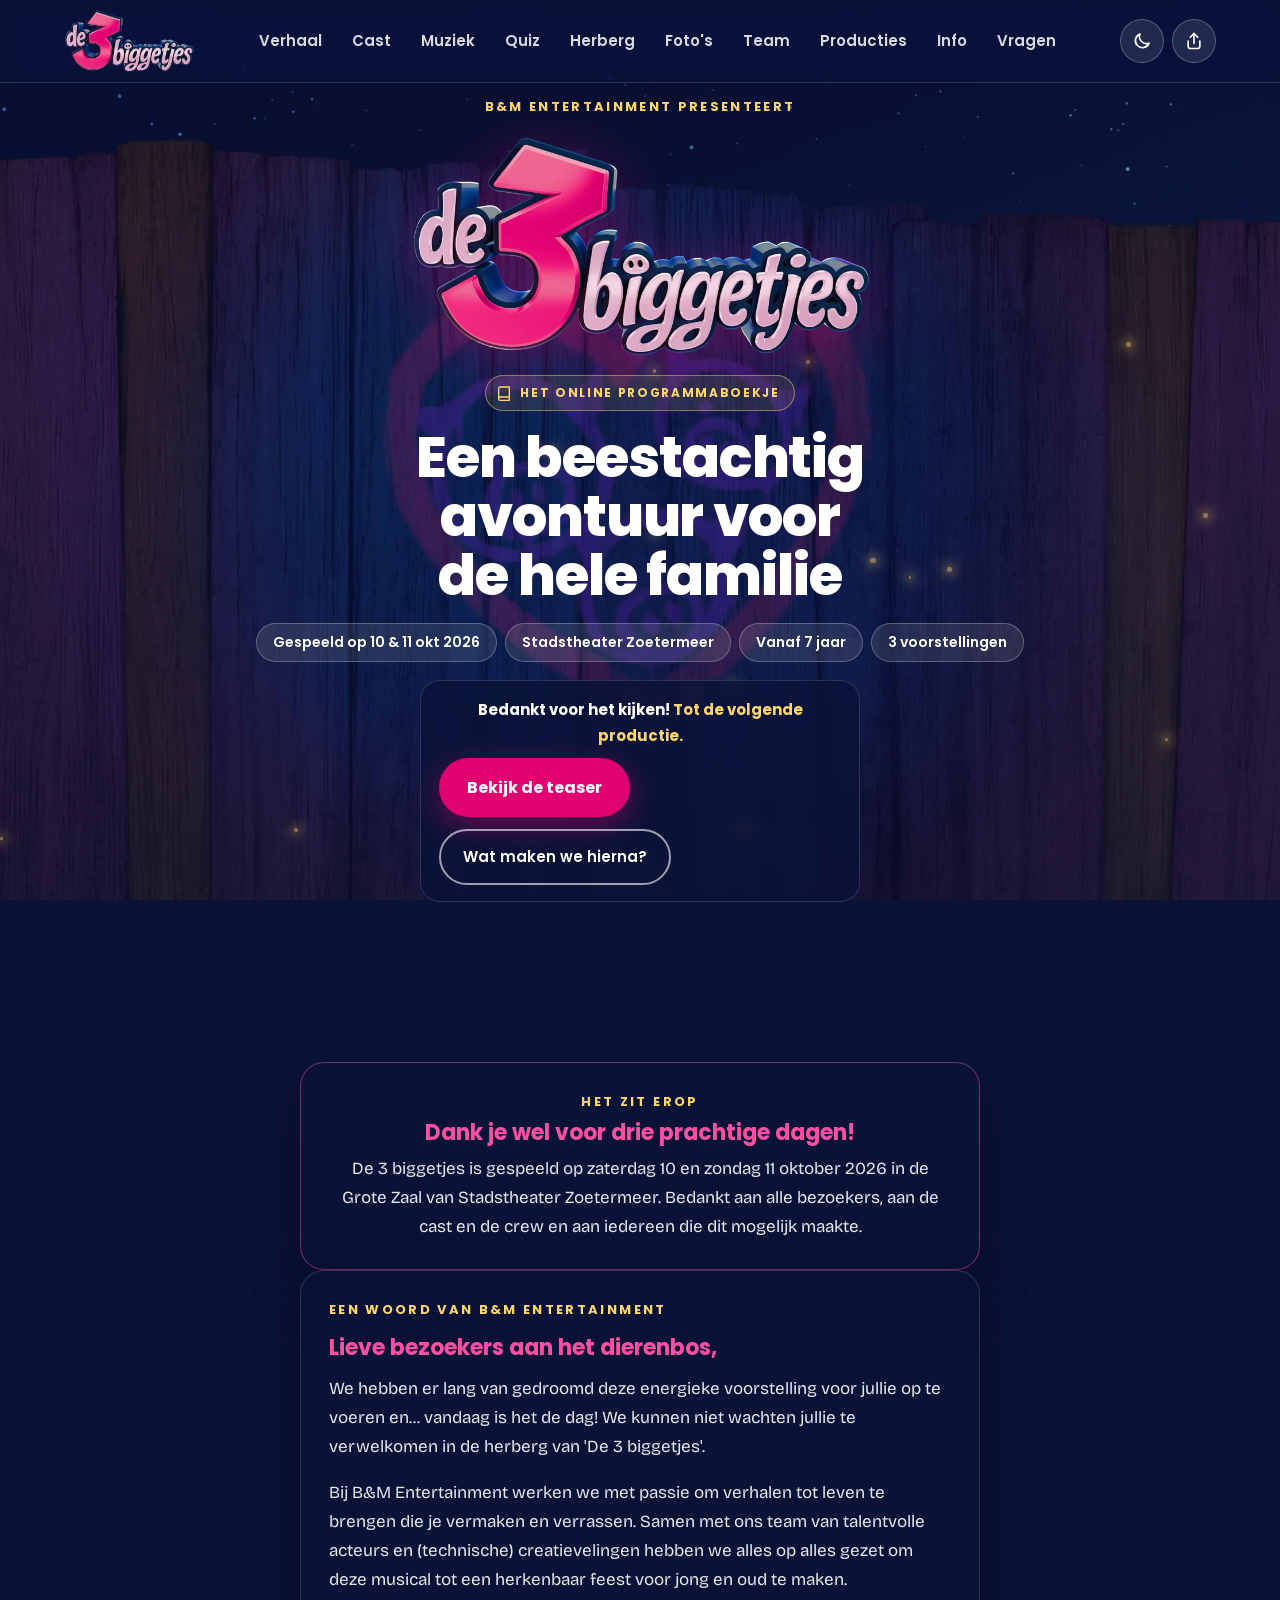
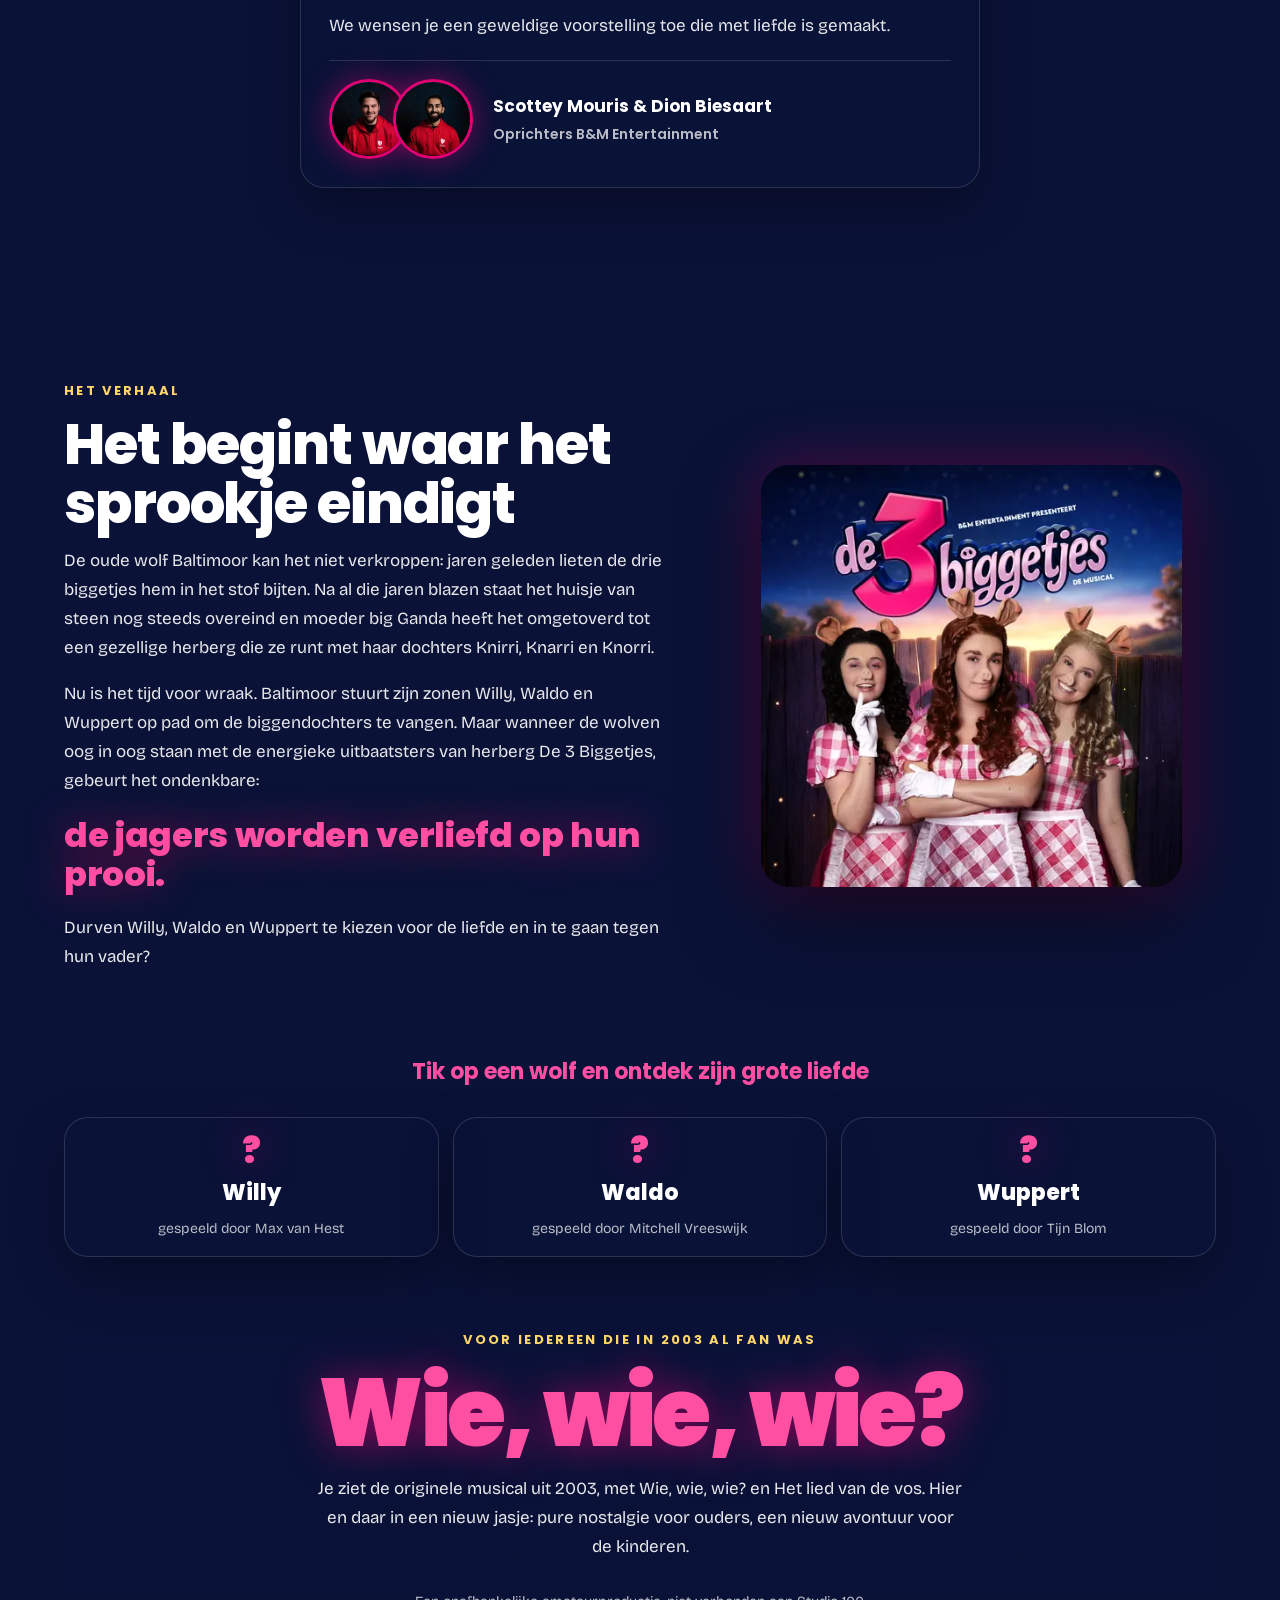
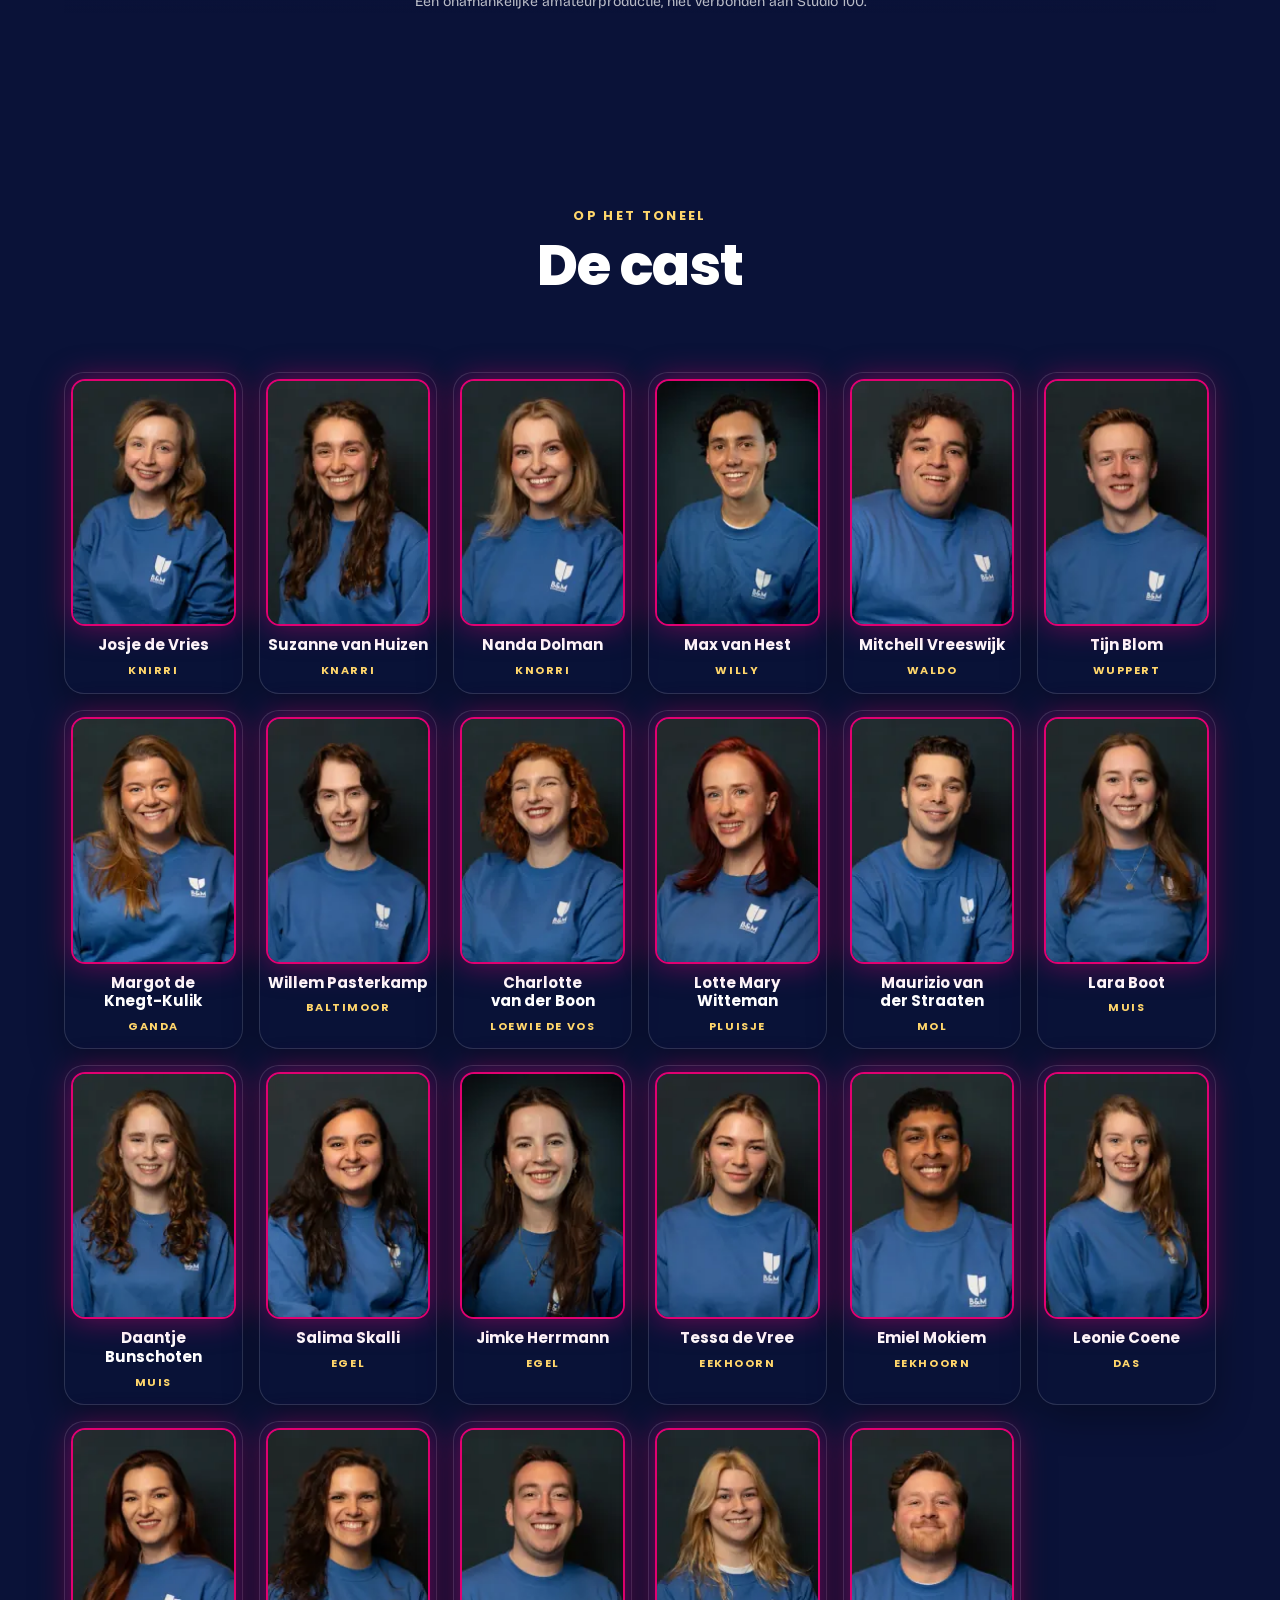
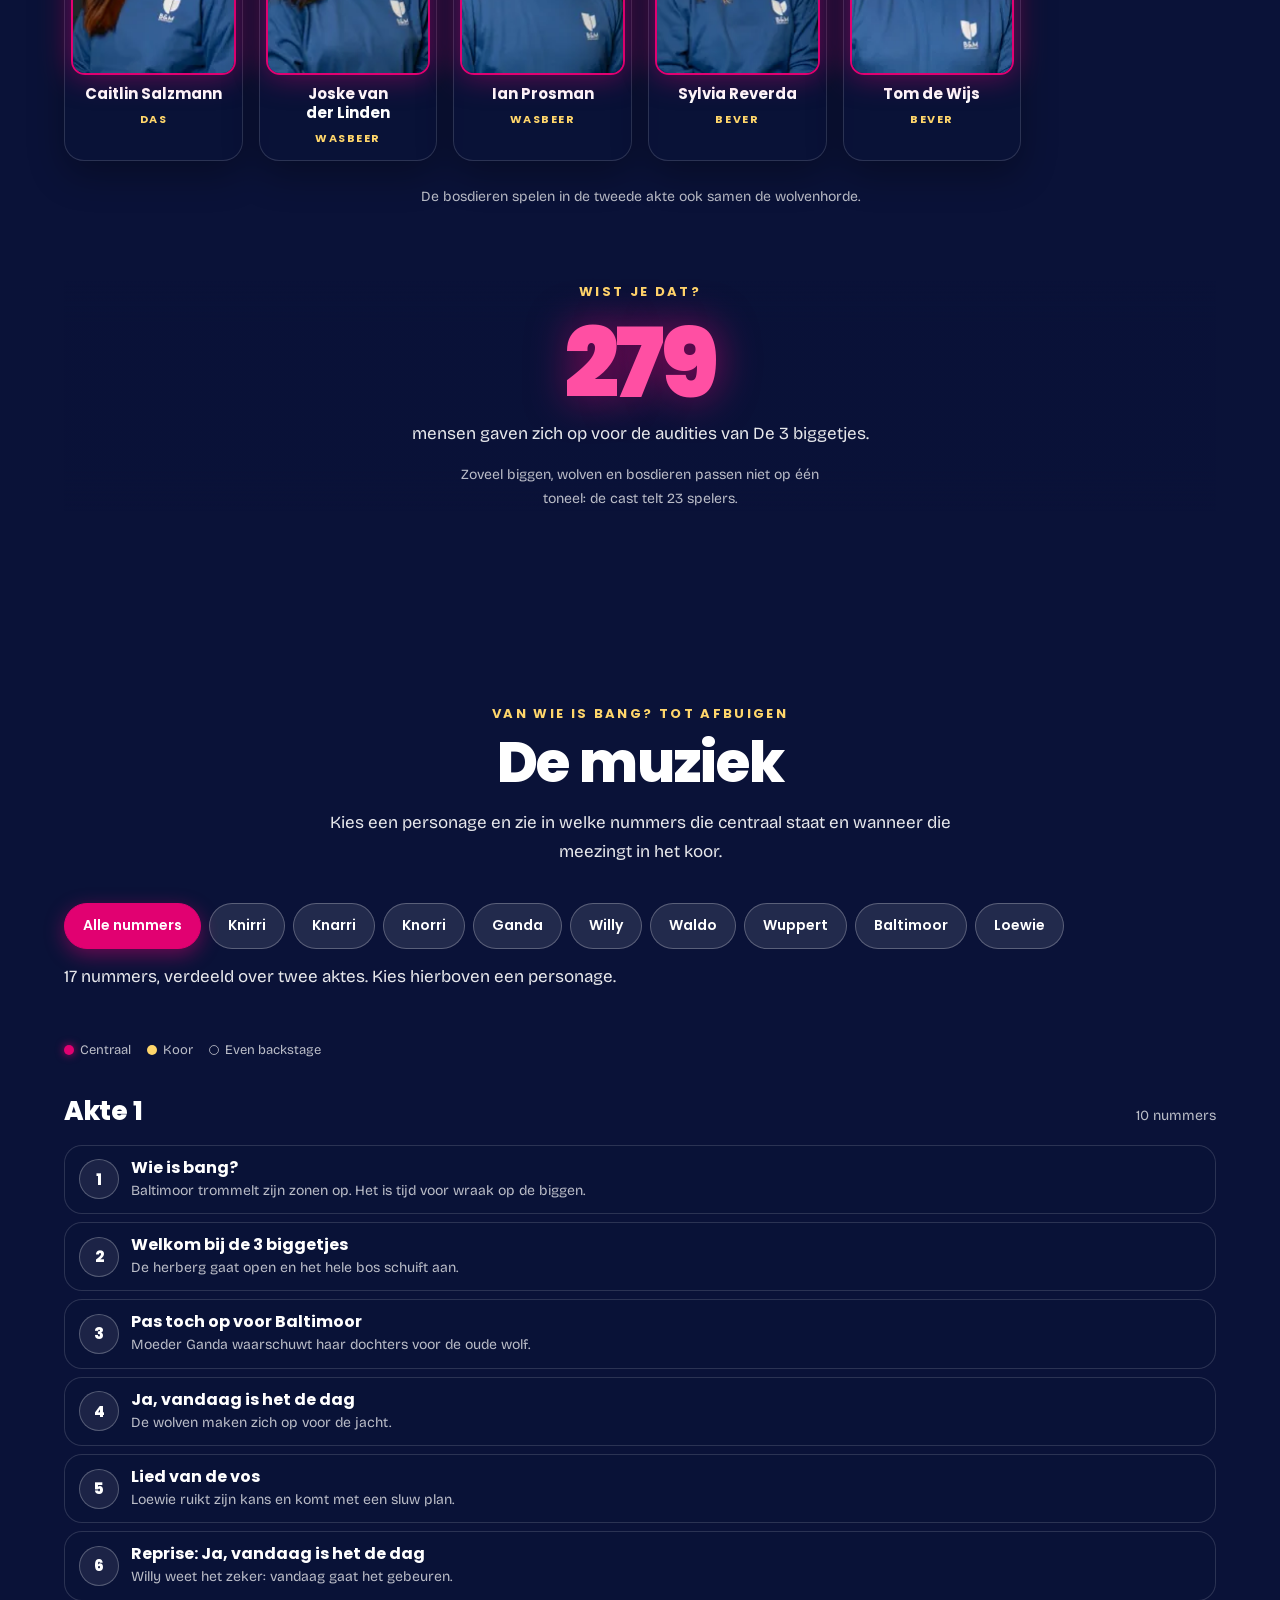
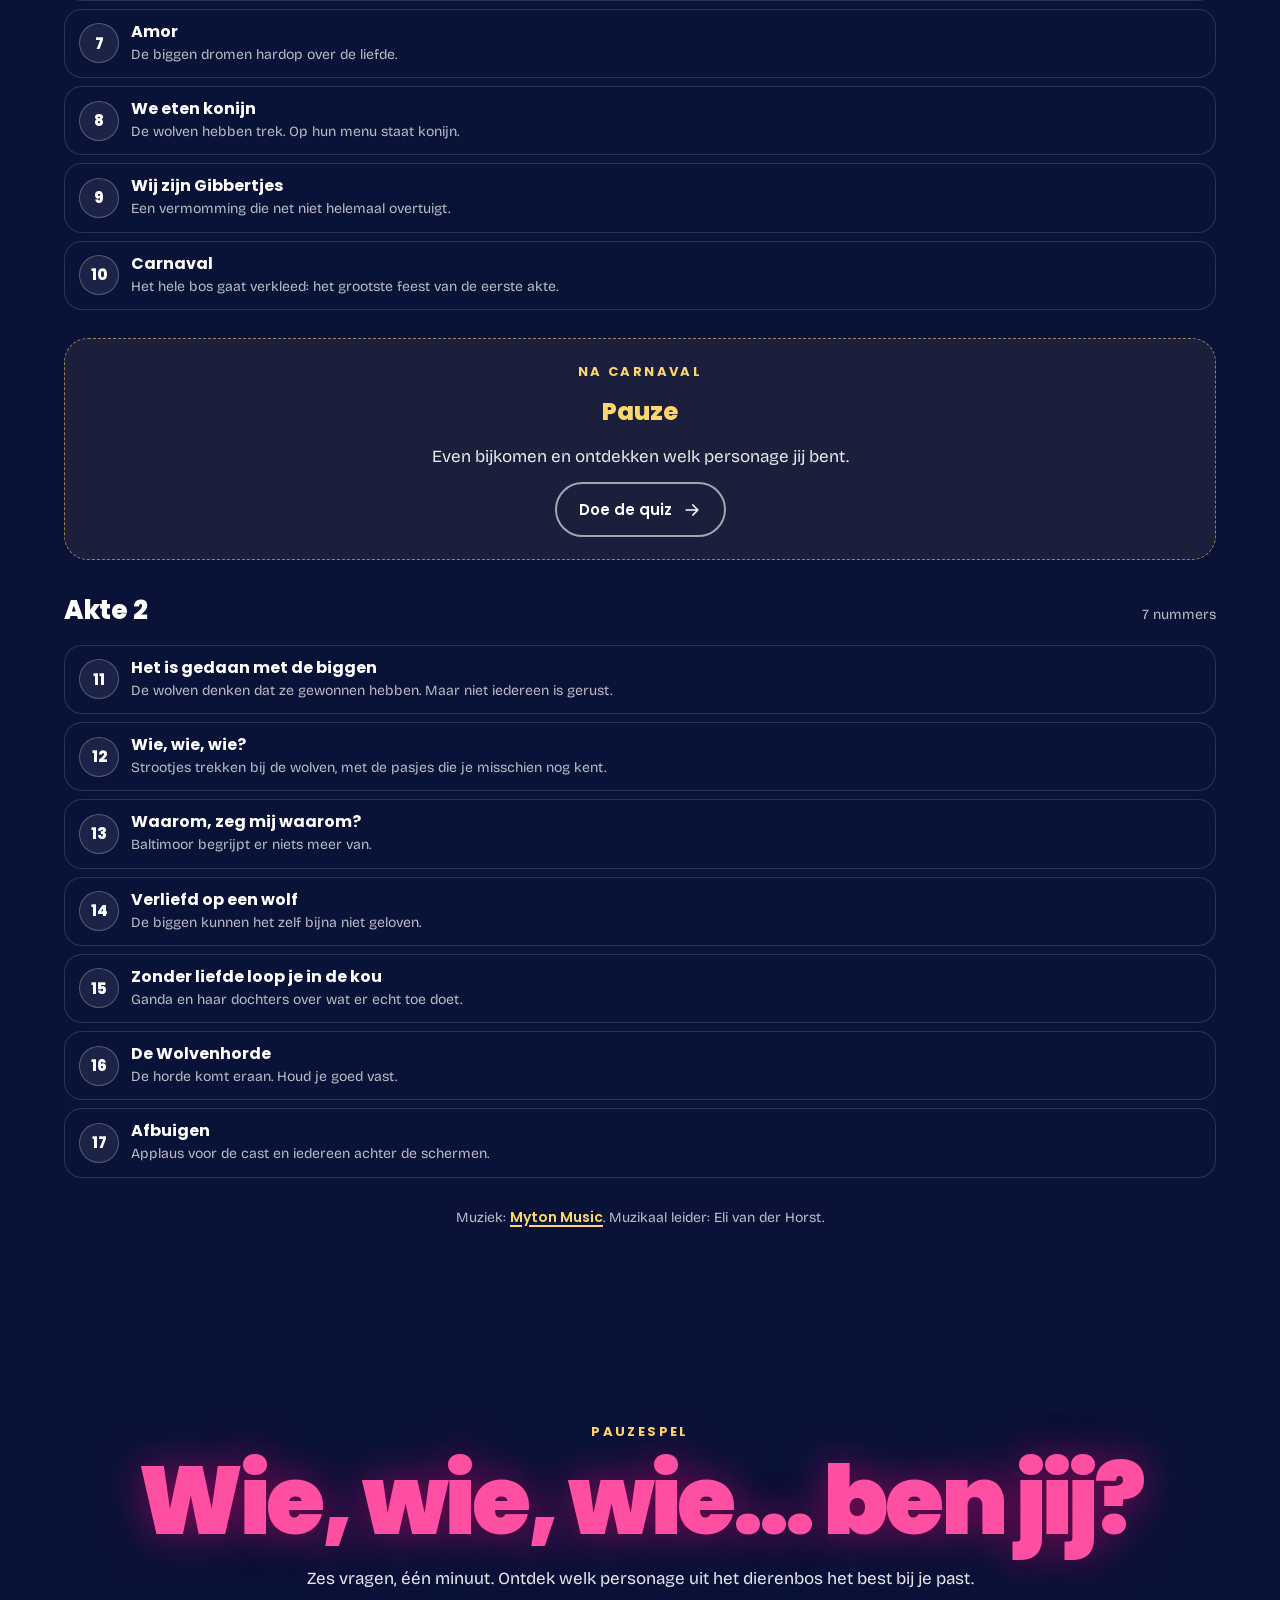
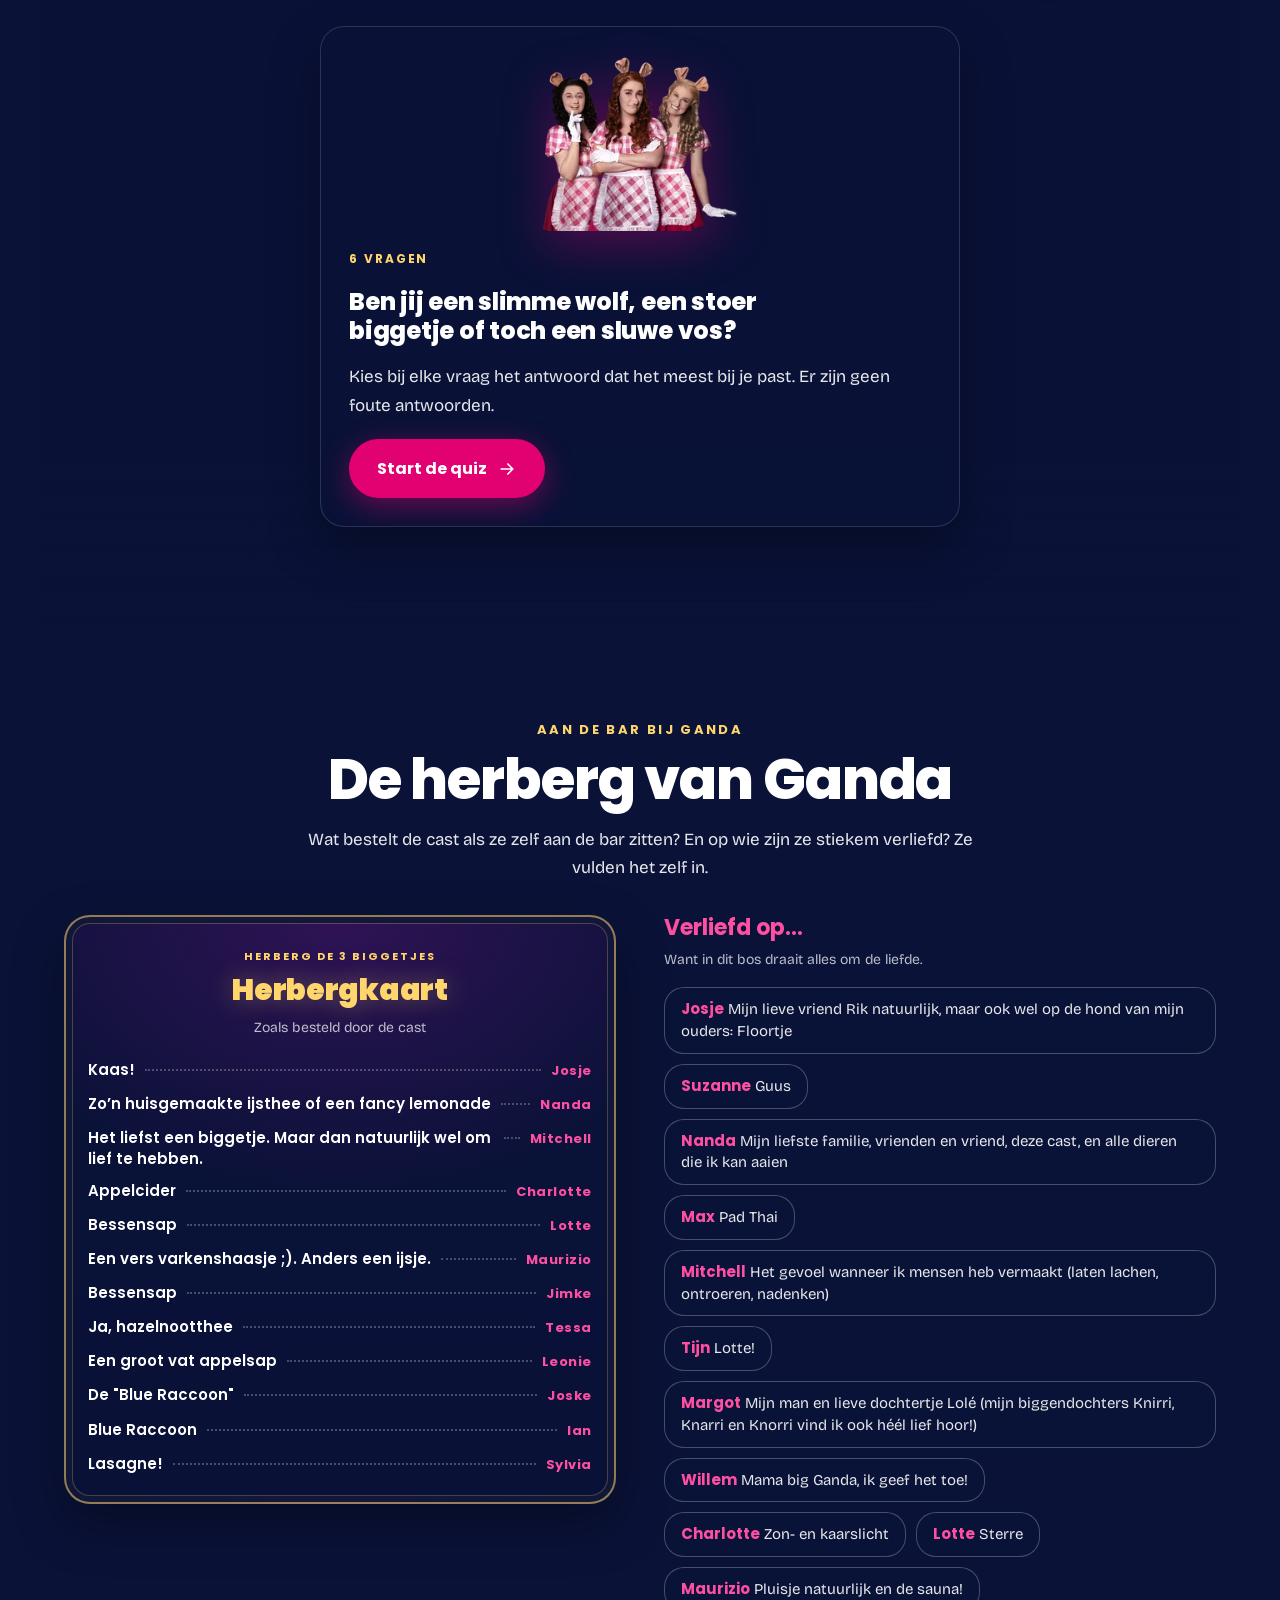
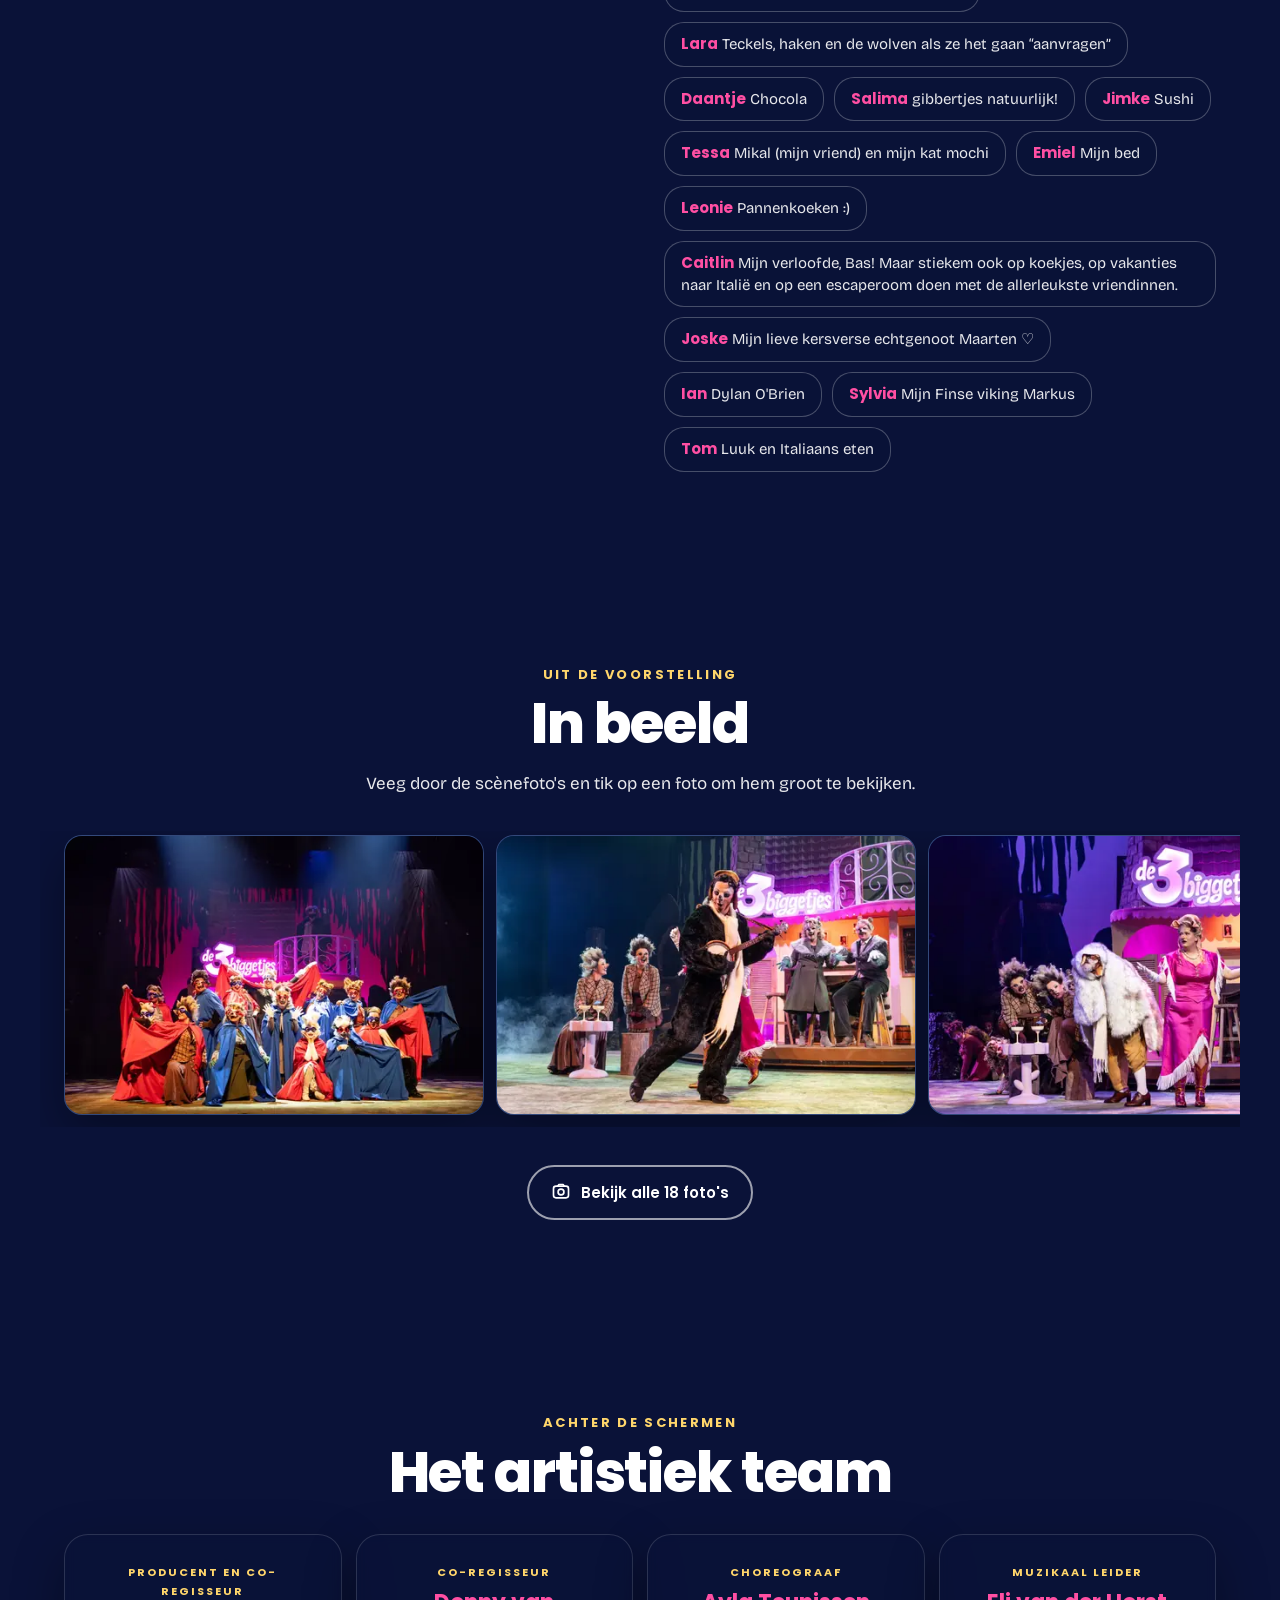
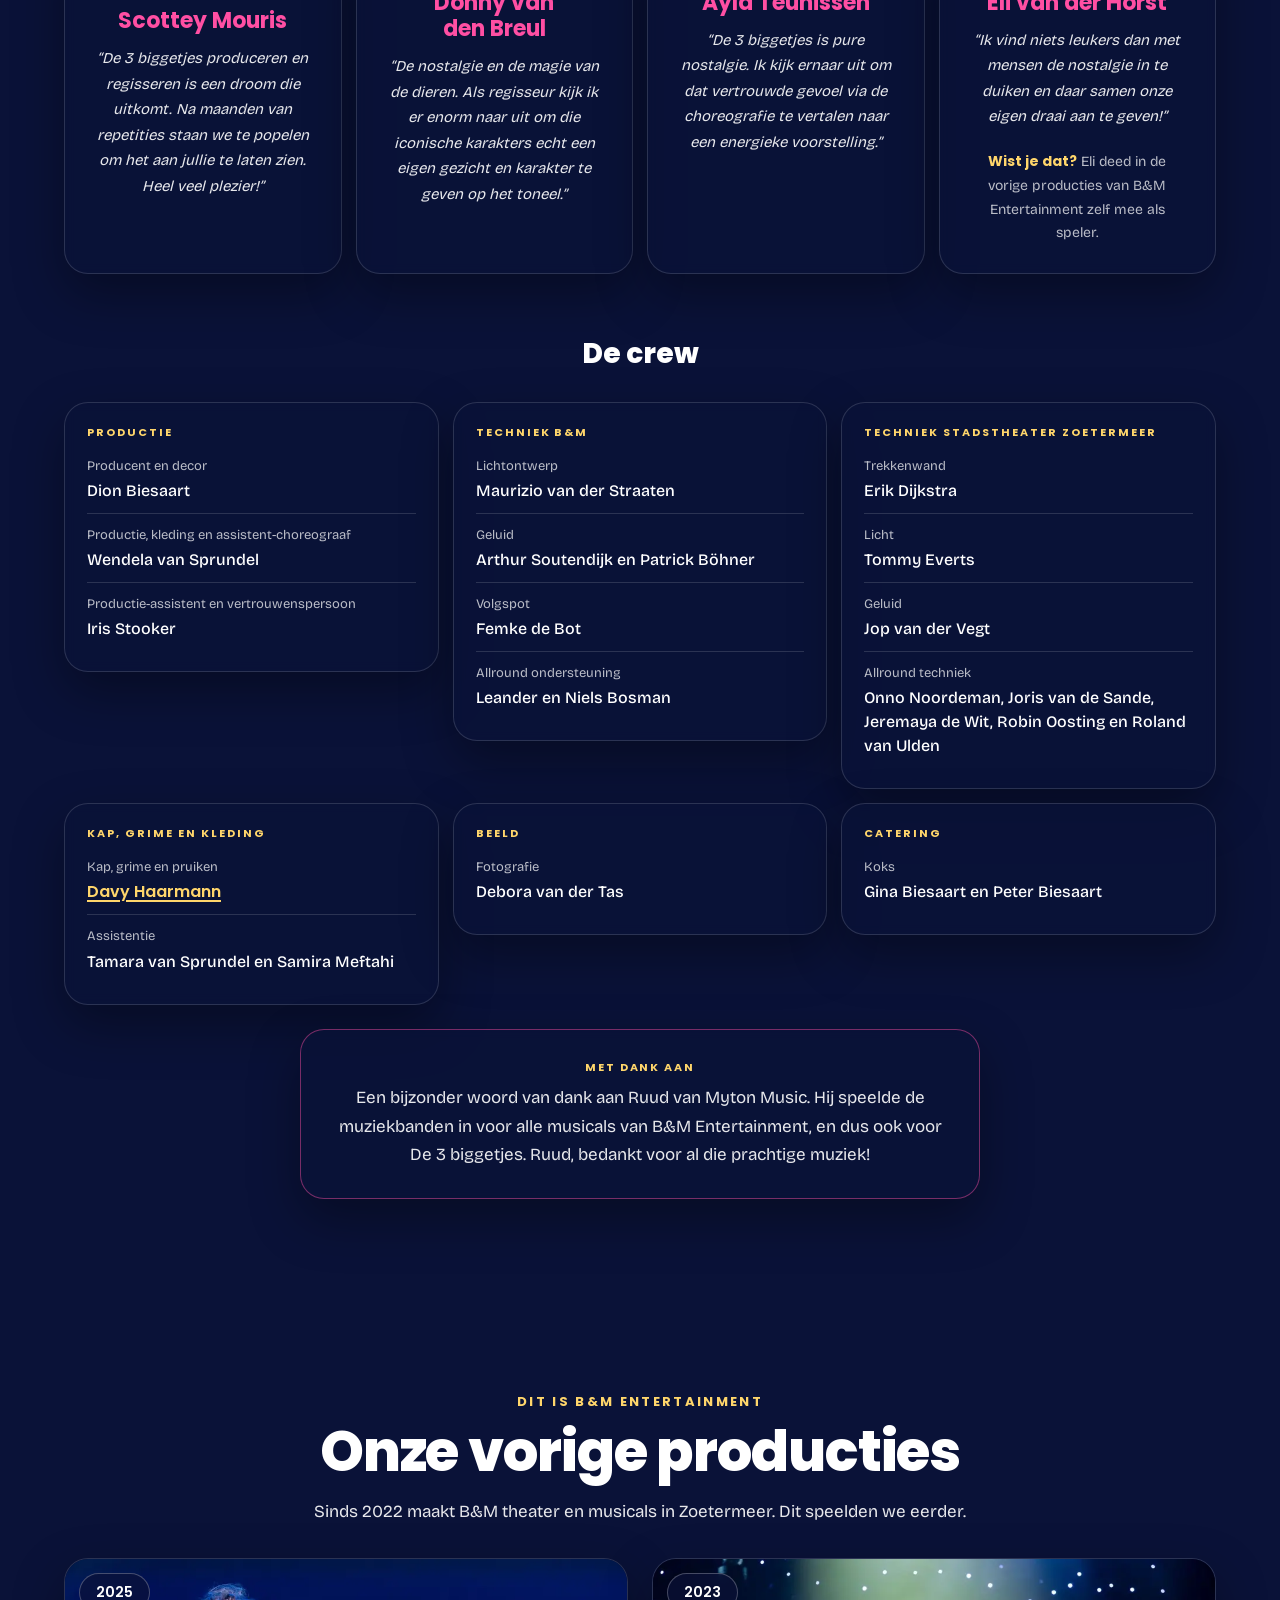
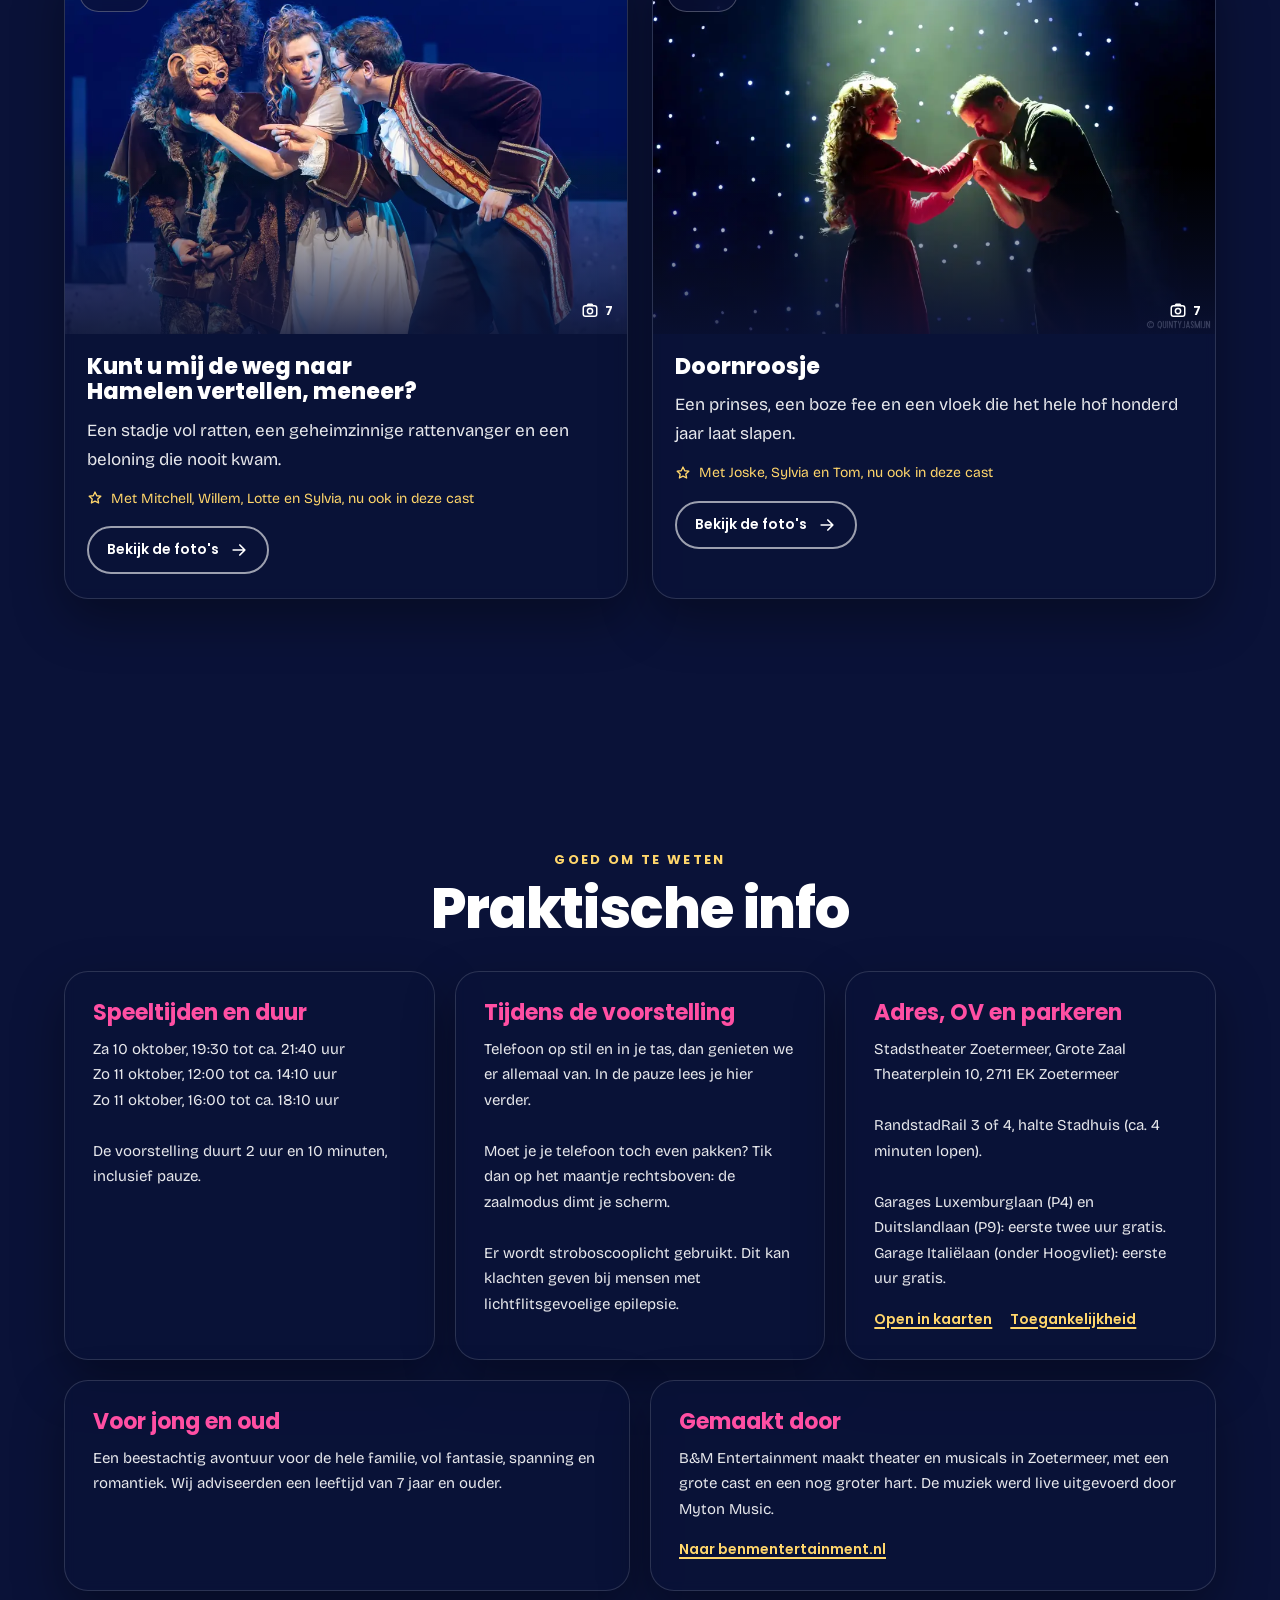
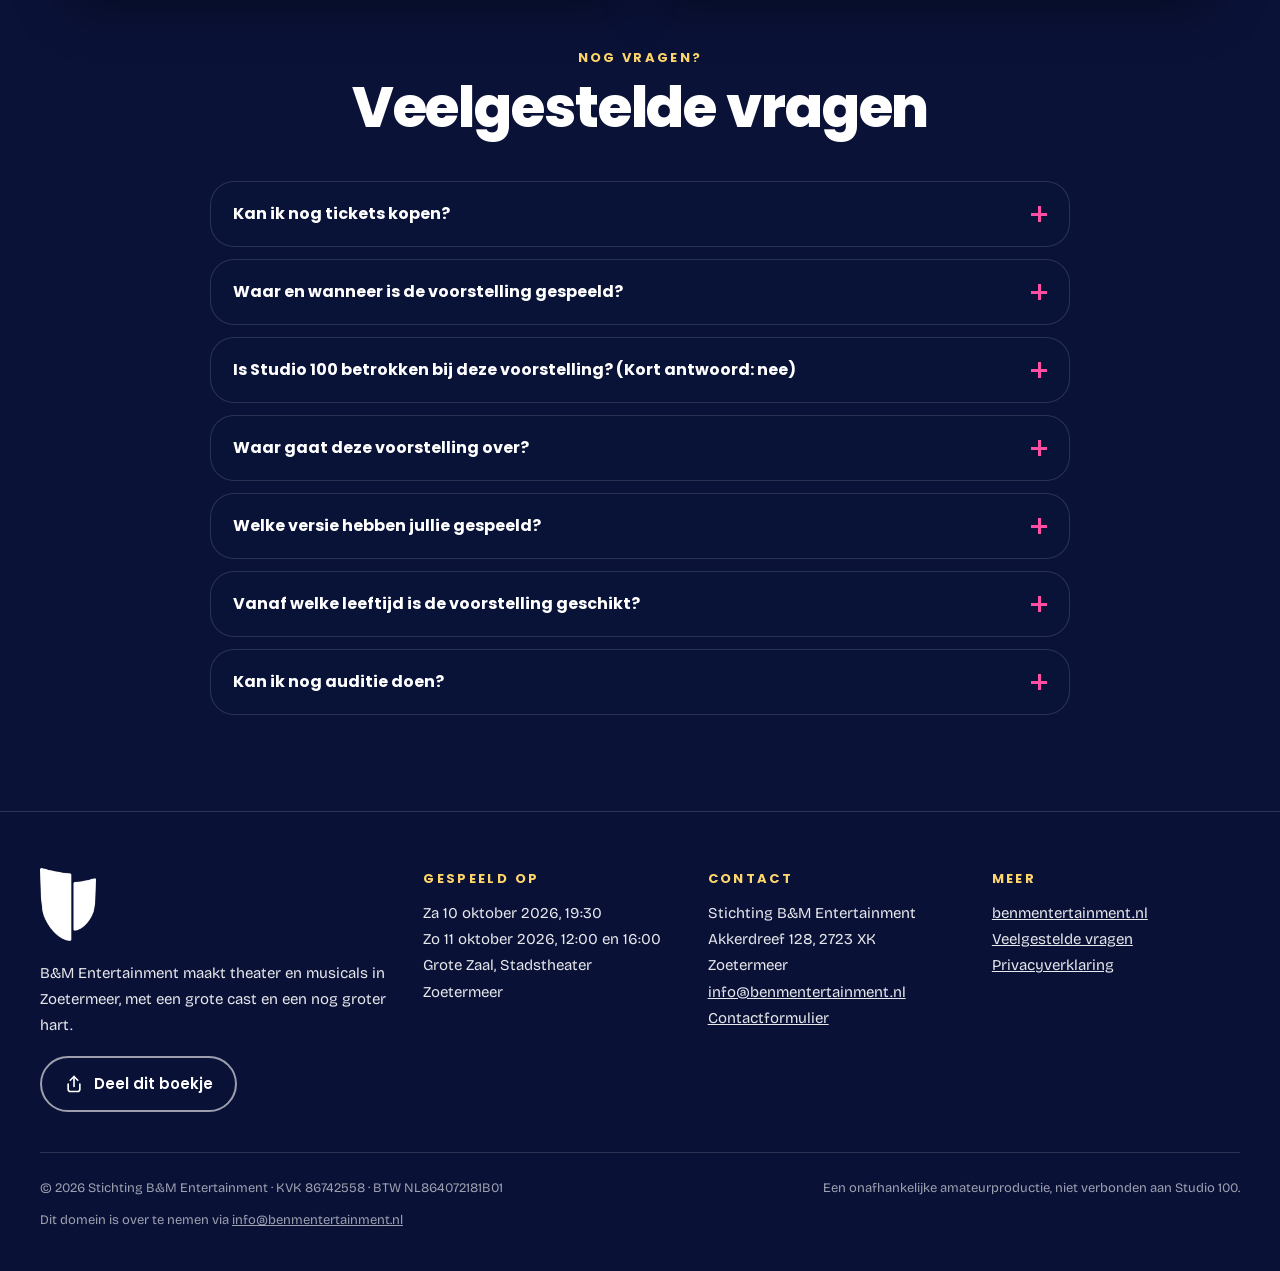
==== index.html @ 8deee8b5 "Bouw de3biggetjes.nl als statische site in de stijl van het programmaboekje Programmaboekje-ontwerp " ====
<!DOCTYPE html><html lang="nl"><head><meta charset="utf-8"><meta name="viewport" content="width=device-width, initial-scale=1, viewport-fit=cover"><title>De 3 biggetjes | Musical door B&amp;M Entertainment</title><meta name="description" content="De 3 biggetjes, een musical van B&amp;M Entertainment: het verhaal, de cast, alle nummers, het team en veelgestelde vragen. Gespeeld op 10 en 11 oktober 2026 in Stadstheater Zoetermeer."><meta name="theme-color" content="#0A1238"><meta name="color-scheme" content="dark"><link rel="canonical" href="https://www.de3biggetjes.nl/"><link rel="icon" href="/favicon.svg" type="image/svg+xml"><link rel="icon" href="/favicon-32.png" sizes="32x32" type="image/png"><link rel="apple-touch-icon" href="/apple-touch-icon.png"><link rel="manifest" href="/manifest.webmanifest"><meta name="apple-mobile-web-app-capable" content="yes"><meta name="apple-mobile-web-app-status-bar-style" content="black-translucent"><meta name="apple-mobile-web-app-title" content="De 3 biggetjes"><meta property="og:type" content="website"><meta property="og:locale" content="nl_NL"><meta property="og:site_name" content="De 3 biggetjes"><meta property="og:title" content="Programmaboekje De 3 biggetjes"><meta property="og:description" content="Het online programmaboekje van De 3 biggetjes: de cast, alle nummers, het verhaal en praktische info. 10 en 11 oktober 2026, Stadstheater Zoetermeer."><meta property="og:url" content="https://www.de3biggetjes.nl/"><meta property="og:image" content="https://www.de3biggetjes.nl/img/og.jpg"><meta property="og:image:width" content="1200"><meta property="og:image:height" content="630"><meta property="og:image:alt" content="De 3 biggetjes, de musical. Het online programmaboekje."><meta name="twitter:card" content="summary_large_image"><link rel="preload" href="/fonts/poppins-800.woff2" as="font" type="font/woff2" crossorigin><link rel="preload" href="/fonts/bricolage-grotesque.woff2" as="font" type="font/woff2" crossorigin><link rel="preload" as="image" type="image/webp" imagesrcset="/img/logo-400.webp 400w, /img/logo-800.webp 800w" imagesizes="(min-width: 560px) 460px, 84vw" fetchpriority="high"><style>@font-face{font-family:Poppins;font-style:normal;font-weight:600;font-display:swap;src:url(/fonts/poppins-600.woff2)format("woff2")}@font-face{font-family:Poppins;font-style:normal;font-weight:700;font-display:swap;src:url(/fonts/poppins-700.woff2)format("woff2")}@font-face{font-family:Poppins;font-style:normal;font-weight:800;font-display:swap;src:url(/fonts/poppins-800.woff2)format("woff2")}@font-face{font-family:Poppins;font-style:normal;font-weight:900;font-display:swap;src:url(/fonts/poppins-900.woff2)format("woff2")}@font-face{font-family:Bricolage Grotesque;font-style:normal;font-weight:300 500;font-display:swap;src:url(/fonts/bricolage-grotesque.woff2)format("woff2")}:root{--b3-nacht:#0a1238;--b3-navy:#122b65;--b3-roze:#e10171;--b3-roze-glow:#ff4fa3;--b3-vuurvlieg:#ffd66b;--b3-wit:#fff;--b3-paars:#78148c;--verloop-cast:linear-gradient(140deg, #3c5fb0 0%, var(--b3-navy) 55%, var(--b3-nacht) 100%);--tekst:#ffffffe6;--tekst-zacht:#ffffffb8;--tekst-stil:#fff9;--lijn:#ffffff24;--lijn-sterk:#ffffff40;--vlak:#0a1238c7;--vlak-vol:#0a1238eb;--vlak-licht:#ffffff1a;--header-bg:#0a1238b8;--font-display:"Poppins", ui-rounded, "Segoe UI", system-ui, sans-serif;--font-body:"Bricolage Grotesque", "Segoe UI", system-ui, -apple-system, sans-serif;--fs-eyebrow:13px;--ls-eyebrow:.18em;--fs-h1:clamp(32px, 8.2vw, 56px);--fs-h2:clamp(32px, 7.6vw, 56px);--fs-mega:clamp(52px, 15vw, 96px);--fs-h3:22px;--fs-body:16px;--fs-body-lg:17px;--fs-klein:14px;--lh-body:1.7;--ls-kop:-.02em;--r-kaart:24px;--r-beeld:28px;--r-foto:18px;--r-portret:14px;--r-pil:999px;--schaduw-kaart:0 20px 50px #00000059;--gloed-kaart:0 20px 50px #00000059, 0 0 36px #e1017159;--schaduw-knop:0 8px 30px #e1017173;--schaduw-knop-hover:0 10px 40px #ff4fa3b3;--gloed-tekst:0 0 40px #e1017199;--gloed-foto:0 0 30px #e1017180;--schaduw-poster:0 30px 80px #0000008c, 0 0 60px #e1017159;--sectie-y:64px;--gutter:16px;--max:1200px;--max-tekst:680px;--gap:16px;--ease-uit:cubic-bezier(.16, 1, .3, 1);--ease-veer:cubic-bezier(.34, 1.56, .64, 1);--ease-in-uit:cubic-bezier(.65, 0, .35, 1);--t-snel:.16s;--t-mid:.32s;--t-traag:.7s;--z-header:30;--z-dock:40;--z-sheet:60;--veilig-onder:env(safe-area-inset-bottom,0px);--veilig-boven:env(safe-area-inset-top,0px);color-scheme:dark}@media (width>=768px){:root{--sectie-y:96px;--gutter:24px;--fs-body:17px;--gap:20px}}[hidden]{display:none!important}*,:before,:after{box-sizing:border-box}html{background-color:var(--b3-nacht);-webkit-text-size-adjust:100%;text-size-adjust:100%;scroll-behavior:smooth;scroll-padding-top:calc(var(--veilig-boven) + 76px)}body{min-height:100dvh;font-family:var(--font-body);font-size:var(--fs-body);font-weight:400;line-height:var(--lh-body);color:var(--tekst);-webkit-font-smoothing:antialiased;-webkit-tap-highlight-color:transparent;background:0 0;margin:0;overflow-x:clip}body:before{content:"";z-index:-2;pointer-events:none;background-color:var(--b3-nacht);height:100lvh;transition:filter var(--t-traag) var(--ease-uit);background-image:linear-gradient(#0a123859 0%,#0a12388c 100%),url(/img/achtergrond-1280.webp);background-position:50%;background-repeat:no-repeat;background-size:cover;position:fixed;inset:0}@media (width>=1025px){body:before{background-image:linear-gradient(#0a123859 0%,#0a12388c 100%),url(/img/achtergrond-2560.webp)}}img{max-width:100%;height:auto;display:block}a{color:inherit}button{font:inherit;color:inherit;cursor:pointer;touch-action:manipulation;background:0 0;border:0;padding:0}h1,h2,h3,h4,p,figure,blockquote,dl,dd,ol,ul{margin:0}ol,ul{padding:0;list-style:none}:focus-visible{outline:3px solid var(--b3-vuurvlieg);outline-offset:3px;border-radius:6px}::selection{background:var(--b3-roze);color:var(--b3-wit)}.sr-only{clip:rect(0, 0, 0, 0);white-space:nowrap;border:0;width:1px;height:1px;margin:-1px;padding:0;overflow:hidden;position:absolute!important}.skip{left:12px;top:calc(var(--veilig-boven) + 12px);z-index:100;background:var(--b3-roze);color:var(--b3-wit);font-family:var(--font-display);border-radius:var(--r-pil);padding:10px 18px;font-weight:700;text-decoration:none;position:fixed;transform:translateY(-200%)}.skip:focus{transform:none}.eyebrow{font-family:var(--font-display);font-weight:700;font-size:var(--fs-eyebrow);letter-spacing:var(--ls-eyebrow);text-transform:uppercase;color:var(--b3-vuurvlieg);line-height:1.65}.eyebrow--klein{letter-spacing:.18em;font-size:11px}.h1,.h2{font-family:var(--font-display);color:var(--b3-wit);letter-spacing:var(--ls-kop);text-wrap:balance;font-weight:800;line-height:1.05}.h1{font-size:var(--fs-h1)}.h2{font-size:var(--fs-h2)}.h3{font-family:var(--font-display);font-weight:700;font-size:var(--fs-h3);color:var(--b3-roze-glow);text-wrap:balance;line-height:1.2}.mega{font-family:var(--font-display);font-weight:900;font-size:var(--fs-mega);letter-spacing:-.04em;color:var(--b3-roze-glow);text-shadow:var(--gloed-tekst);text-wrap:balance;line-height:1}.lead{font-size:var(--fs-body-lg);color:var(--tekst);max-width:var(--max-tekst);text-wrap:pretty}.body p+p{margin-top:1em}.klein{font-size:var(--fs-klein);color:var(--tekst-zacht)}.stil{color:var(--tekst-stil);font-size:13px;font-style:italic;font-weight:300}.link-goud{font-family:var(--font-display);color:var(--b3-vuurvlieg);text-underline-offset:3px;font-weight:600;text-decoration:underline 2px}.btn,.btn-ghost{font-family:var(--font-display);border-radius:var(--r-pil);white-space:nowrap;min-height:52px;transition:transform var(--t-snel) var(--ease-uit), box-shadow var(--t-mid) var(--ease-uit), background-color var(--t-snel), border-color var(--t-snel), color var(--t-snel);-webkit-user-select:none;user-select:none;justify-content:center;align-items:center;gap:10px;text-decoration:none;display:inline-flex}.btn{color:var(--b3-wit);border:2px solid var(--b3-roze);background-color:var(--b3-roze);box-shadow:var(--schaduw-knop);padding:14px 26px;font-size:16px;font-weight:700}.btn-ghost{color:var(--b3-wit);background-color:#0000;border:2px solid #fff9;padding:13px 22px;font-size:15px;font-weight:600}@media (hover:hover){.btn:hover{border-color:var(--b3-roze-glow);background-color:var(--b3-roze-glow);box-shadow:var(--schaduw-knop-hover);transform:translateY(-2px)}.btn-ghost:hover{color:var(--b3-vuurvlieg);border-color:var(--b3-vuurvlieg)}}.btn:active,.btn-ghost:active{transition-duration:80ms;transform:scale(.96)}.btn svg,.btn-ghost svg{flex:none;width:20px;height:20px}.knoppen{flex-wrap:wrap;gap:12px;display:flex}.chip{font-family:var(--font-display);color:var(--b3-wit);border-radius:var(--r-pil);border:1px solid var(--lijn-sterk);background-color:var(--vlak-licht);white-space:nowrap;padding:8px 16px;font-size:14px;font-weight:600;line-height:1.5}.chips{flex-wrap:wrap;gap:8px;display:flex}.filter{scroll-snap-type:x proximity;scrollbar-width:none;padding:4px var(--gutter) 8px;margin-inline:calc(var(--gutter) * -1);-webkit-mask-image:linear-gradient(90deg, transparent 0, #000 var(--gutter), #000 calc(100% - 28px), transparent);mask-image:linear-gradient(90deg, transparent 0, #000 var(--gutter), #000 calc(100% - 28px), transparent);gap:8px;display:flex;overflow-x:auto}.filter::-webkit-scrollbar{display:none}.filter button{scroll-snap-align:start;font-family:var(--font-display);border-radius:var(--r-pil);border:1px solid var(--lijn-sterk);background-color:var(--vlak-licht);min-height:44px;color:var(--b3-wit);transition:background-color var(--t-mid) var(--ease-uit), border-color var(--t-mid), box-shadow var(--t-mid), transform var(--t-snel) var(--ease-uit);flex:none;padding:10px 18px;font-size:14px;font-weight:600}.filter button:active{transform:scale(.95)}.filter button[aria-pressed=true]{background-color:var(--b3-roze);border-color:var(--b3-roze);box-shadow:0 6px 20px #e1017173}.filter .aantal{opacity:.7;margin-left:4px;font-weight:600}@media (width>=768px){.filter{flex-wrap:wrap;margin-inline:0;padding-inline:0;overflow:visible;-webkit-mask-image:none;mask-image:none}}.kaart{border-radius:var(--r-kaart);border:1px solid var(--lijn);background-color:var(--vlak);box-shadow:var(--schaduw-kaart);backdrop-filter:blur(6px);transition:border-color var(--t-mid) var(--ease-uit), box-shadow var(--t-mid) var(--ease-uit), transform var(--t-mid) var(--ease-uit);padding:24px}@media (width>=768px){.kaart{padding:28px}}@media (hover:hover){.kaart--hover:hover{box-shadow:var(--gloed-kaart);border-color:#ff4fa399}}.sectie{width:100%;max-width:var(--max);padding:var(--sectie-y) var(--gutter);margin-inline:auto;position:relative}.sectie-kop{text-align:center;flex-direction:column;align-items:center;gap:10px;margin-bottom:32px;display:flex}.sectie-kop .lead{margin-top:6px}.sectie-kop--links{text-align:left;align-items:flex-start}.band{background:linear-gradient(#0a123800 0%,#0a1238d9 18% 82%,#0a123800 100%)}.kop{z-index:var(--z-header);padding-top:var(--veilig-boven);background-color:var(--header-bg);backdrop-filter:blur(14px)saturate(140%);border-bottom:1px solid var(--lijn);transition:transform var(--t-mid) var(--ease-uit), background-color var(--t-mid);position:fixed;inset:0 0 auto}.kop.is-weg{transform:translateY(-100%)}.kop-in{max-width:var(--max);padding:10px var(--gutter);justify-content:space-between;align-items:center;gap:12px;min-height:64px;margin-inline:auto;display:flex}.kop-logo img{width:104px;height:auto}.kop-acties{align-items:center;gap:8px;display:flex}.icoonknop{border-radius:var(--r-pil);border:1px solid var(--lijn-sterk);background-color:var(--vlak-licht);width:44px;height:44px;color:var(--b3-wit);transition:background-color var(--t-mid), border-color var(--t-mid), transform var(--t-snel) var(--ease-uit), color var(--t-mid);place-items:center;display:grid}.icoonknop svg{width:20px;height:20px}.icoonknop:active{transform:scale(.9)}.icoonknop[aria-pressed=true]{background-color:var(--b3-vuurvlieg);border-color:var(--b3-vuurvlieg);color:var(--b3-nacht)}.kop-nav{display:none}@media (width>=1025px){.kop-logo img{width:130px}.kop-nav{gap:22px;display:flex}.kop-nav a{font-family:var(--font-display);color:#ffffffd9;transition:color var(--t-snel);padding:8px 4px;font-size:15px;font-weight:600;text-decoration:none;position:relative}.kop-nav a:after{content:"";background:var(--b3-vuurvlieg);height:2px;transition:transform var(--t-mid) var(--ease-uit);border-radius:2px;position:absolute;bottom:2px;left:4px;right:4px;transform:scaleX(0)}.kop-nav a:hover,.kop-nav a[aria-current=true]{color:var(--b3-vuurvlieg)}.kop-nav a[aria-current=true]:after{transform:scaleX(1)}}.dock{left:50%;bottom:calc(var(--veilig-onder) + 12px);z-index:var(--z-dock);border-radius:var(--r-pil);border:1px solid var(--lijn-sterk);backdrop-filter:blur(16px)saturate(150%);width:min(100% - 24px,560px);transition:transform var(--t-mid) var(--ease-uit), opacity var(--t-mid);background-color:#0a1238d1;position:fixed;transform:translate(-50%);box-shadow:0 12px 40px #00000080}.dock.is-weg{transform:translate(-50%,calc(100% + 24px))}.dock-rail{scrollbar-width:none;scroll-behavior:smooth;gap:2px;padding:6px 0 6px 6px;display:flex;position:relative;overflow-x:auto}.dock-rail:after{content:"";flex:none;width:6px}.dock-rail::-webkit-scrollbar{display:none}.dock a{z-index:1;font-family:var(--font-display);color:#fffc;border-radius:var(--r-pil);min-height:44px;transition:color var(--t-mid) var(--ease-uit);flex:none;align-items:center;padding:10px 15px;font-size:14px;font-weight:600;text-decoration:none;display:flex;position:relative}.dock a[aria-current=true]{color:var(--b3-wit)}.dock-pil{z-index:0;height:calc(100% - 12px);width:var(--w,0px);transform:translateX(var(--x,0px));border-radius:var(--r-pil);background-color:var(--b3-roze);transition:transform .52s var(--ease-veer), width .42s var(--ease-uit);position:absolute;top:6px;left:0;box-shadow:0 4px 18px #e101718c}@media (width>=1025px){.dock{display:none}}.vliegjes{z-index:-1;pointer-events:none;position:fixed;inset:0;overflow:hidden}.vliegje{left:var(--l);top:var(--t);width:var(--s);height:var(--s);background:var(--b3-vuurvlieg);opacity:.5;border-radius:50%;position:absolute;box-shadow:0 0 10px 3px #ffd66ba6,0 0 22px 6px #ffd66b40}@media (prefers-reduced-motion:no-preference){.vliegje{animation:zweef var(--d) ease-in-out var(--dl) infinite alternate, gloei var(--g) ease-in-out var(--dl) infinite}}@keyframes zweef{0%{transform:translate(0,0)}33%{transform:translate3d(var(--dx), calc(var(--dy) * -.6), 0)}66%{transform:translate3d(calc(var(--dx) * -.5), var(--dy), 0)}to{transform:translate3d(calc(var(--dx) * .6), calc(var(--dy) * -1), 0)}}@keyframes gloei{0%,to{opacity:.12}45%{opacity:1}60%{opacity:.85}}.hero{min-height:calc(100svh - 190px);padding-top:calc(var(--veilig-boven) + 96px);text-align:center;flex-direction:column;justify-content:center;align-items:center;gap:18px;padding-bottom:40px;display:flex}.hero-logo{filter:drop-shadow(0 12px 30px #e1017159);width:min(84vw,460px);margin:2px auto 0}.hero-titel{max-width:16ch}.hero-label{border-radius:var(--r-pil);color:var(--b3-vuurvlieg);font-family:var(--font-display);letter-spacing:.14em;text-transform:uppercase;background:#ffd66b1a;border:1px solid #ffd66b73;align-items:center;gap:8px;padding:7px 14px 7px 10px;font-size:12px;font-weight:700;display:inline-flex}.hero-label svg{width:16px;height:16px}.status{border:1px solid var(--lijn);background-color:var(--vlak);backdrop-filter:blur(6px);text-align:center;border-radius:20px;gap:10px;width:min(100%,440px);padding:16px 18px;display:grid}.status-tekst{font-family:var(--font-display);color:var(--b3-wit);font-size:15px;font-weight:700}.status-tekst strong{color:var(--b3-vuurvlieg)}.aftel{justify-content:center;gap:8px;display:flex}.aftel[hidden]{display:none}.aftel-blok{border:1px solid var(--lijn);background:#ffffff12;border-radius:14px;min-width:72px;padding:10px 6px 8px}.aftel-getal{font-family:var(--font-display);color:var(--b3-wit);font-variant-numeric:tabular-nums;font-size:28px;font-weight:800;line-height:1;display:block}.aftel-getal.tik{animation:tik .42s var(--ease-veer)}@keyframes tik{0%{opacity:0;transform:translateY(40%)}to{opacity:1;transform:none}}.aftel-label{font-family:var(--font-display);letter-spacing:.12em;text-transform:uppercase;color:var(--tekst-zacht);margin-top:4px;font-size:11px;font-weight:600;display:block}.verhaal-grid{align-items:center;gap:40px;display:grid}.verhaal-tekst{gap:14px;display:grid}.poster{border-radius:var(--r-beeld);width:min(86%,440px);box-shadow:var(--schaduw-poster);transition:transform var(--t-traag) var(--ease-veer);margin-inline:auto;transform:rotate(-2.5deg)}.poster:hover{transform:rotate(0)scale(1.02)}@media (width>=900px){.verhaal-grid{grid-template-columns:1.1fr .9fr;gap:64px}}.nadruk{font-family:var(--font-display);letter-spacing:-.01em;color:var(--b3-roze-glow);text-shadow:var(--gloed-tekst);margin:6px 0;font-size:clamp(24px,6vw,34px);font-weight:800;line-height:1.15}.koppels{margin-top:56px}.koppels-rij{perspective:1200px;grid-template-columns:1fr;gap:14px;display:grid}@media (width>=640px){.koppels-rij{grid-template-columns:repeat(3,1fr)}.draai{min-height:210px}}.draai{border-radius:var(--r-kaart);text-align:center;perspective:1000px;width:100%;min-height:140px;display:block;position:relative}.draai-binnen{transform-style:preserve-3d;transition:transform .8s var(--ease-veer);position:absolute;inset:0}.draai[aria-pressed=true] .draai-binnen{transform:rotateY(180deg)}.draai:active .draai-binnen{scale:.97}.draai-kant{border-radius:var(--r-kaart);border:1px solid var(--lijn);background-color:var(--vlak);box-shadow:var(--schaduw-kaart);-webkit-backface-visibility:hidden;backface-visibility:hidden;align-content:center;place-items:center;gap:6px;padding:18px;display:grid;position:absolute;inset:0}.draai-voor .vraagteken{font-family:var(--font-display);color:var(--b3-roze-glow);text-shadow:var(--gloed-tekst);font-size:34px;font-weight:900;line-height:1}.draai-achter{box-shadow:var(--gloed-kaart);background:linear-gradient(135deg, #e1017152, #78148c66), var(--vlak);border-color:#ff4fa399;transform:rotateY(180deg)}.koppel-fotos{justify-content:center;align-items:center;gap:8px;display:flex}.koppel-fotos .avatar{--maat:44px;border-width:2px}@media (width<=639px){.draai-achter{text-align:left;grid-template-columns:auto 1fr;justify-items:start;gap:4px 16px;padding:16px 20px}.draai-achter .koppel-fotos{grid-row:1/span 2}.draai-achter .koppel-namen{align-self:end}.draai-achter .klein{align-self:start}}@media (width>=640px){.koppel-fotos{gap:12px}.koppel-fotos .avatar{--maat:52px}}.draai-achter .koppel-namen{font-size:18px}.koppel-namen{font-family:var(--font-display);color:var(--b3-wit);align-items:center;gap:10px;font-size:22px;font-weight:800;display:flex}.koppel-namen svg{width:22px;height:22px;color:var(--b3-roze-glow)}.draai[aria-pressed=true] .koppel-namen svg{animation:hartslag 1.2s var(--ease-in-uit) .6s infinite}@keyframes hartslag{0%,to{transform:scale(1)}15%{transform:scale(1.3)}30%{transform:scale(1)}45%{transform:scale(1.18)}}.nostalgie,.weetje{text-align:center;justify-items:center;gap:14px;margin-top:72px;display:grid}.nostalgie .lead,.weetje .lead{margin-inline:auto}.weetje-feit{justify-items:center;gap:8px;display:grid}.weetje .mega{font-variant-numeric:tabular-nums}.weetje .klein{max-width:44ch}.avatar{--maat:84px;width:var(--maat);aspect-ratio:2/3;border-radius:var(--r-portret);font-family:var(--font-display);font-weight:800;font-size:calc(var(--maat) * .34);letter-spacing:-.02em;color:var(--b3-wit);background:linear-gradient(140deg, var(--b3-navy), var(--b3-nacht));border:3px solid #ffffffb3;flex:none;place-items:center;display:grid;position:relative;overflow:hidden}.avatar img{object-fit:cover;width:100%;height:100%}.avatar--hoofd{border:4px solid var(--b3-roze);box-shadow:var(--gloed-foto)}.avatar--cast{background:var(--verloop-cast)}.cast-grid{grid-template-columns:repeat(3,minmax(0,1fr));gap:10px;margin-top:8px;display:grid}@media (width<=359px){.cast-grid{grid-template-columns:repeat(2,minmax(0,1fr))}}@media (width>=600px){.cast-grid{grid-template-columns:repeat(4,minmax(0,1fr));gap:16px}}@media (width>=1000px){.cast-grid{grid-template-columns:repeat(6,minmax(0,1fr))}}.persoon{text-align:center;border:1px solid var(--lijn);background-color:var(--vlak);transition:border-color var(--t-mid) var(--ease-uit), box-shadow var(--t-mid) var(--ease-uit), transform var(--t-mid) var(--ease-uit);border-radius:20px;flex-direction:column;align-items:center;gap:8px;width:100%;min-height:100%;padding:6px 6px 14px;display:flex;position:relative;box-shadow:0 14px 36px #0000004d}.persoon:active{transform:scale(.97)}@media (hover:hover){.persoon:hover{box-shadow:var(--gloed-kaart);border-color:#ff4fa399;transform:translateY(-4px)}}.persoon-item{display:flex}.persoon .avatar{border-radius:var(--r-portret);border-width:2px;width:100%;margin-bottom:2px;font-size:28px}.persoon-naam{font-family:var(--font-display);color:var(--b3-wit);text-wrap:balance;font-size:14px;font-weight:700;line-height:1.25}.persoon .eyebrow{letter-spacing:.14em;font-size:11px;line-height:1.4}@media (width>=600px){.persoon .avatar{font-size:34px}.persoon-naam{font-size:15px}}.cast-noot{text-align:center;color:var(--tekst-zacht);font-size:var(--fs-klein);margin-top:24px;max-width:60ch;margin-inline:auto}.sheet{border:1px solid var(--lijn-sterk);width:100%;max-width:100%;max-height:min(92dvh,92vh);color:var(--tekst);overscroll-behavior:contain;background:linear-gradient(#122b65fa,#0a1238fc 40%);border-bottom:0;border-radius:28px 28px 0 0;flex-direction:column;margin:0;padding:0;display:flex;position:fixed;inset:auto 0 0;overflow:hidden;box-shadow:0 -20px 60px #00000080}html.sheet-open{overflow:hidden}.sheet:not([open]){display:none}.sheet::backdrop{backdrop-filter:blur(4px);background:#05091c99}.sheet[open]{animation:sheet-op .52s var(--ease-uit)}.sheet[open]::backdrop{animation:vervaag-in .4s var(--ease-uit)}.sheet.sluit{animation:sheet-neer .3s var(--ease-in-uit) forwards}.sheet.sluit::backdrop{animation:vervaag-uit .3s var(--ease-in-uit) forwards}.sheet.sleept{transition:none;animation:none}@keyframes sheet-op{0%{transform:translateY(100%)}to{transform:translateY(0)}}@keyframes sheet-neer{0%{transform:translateY(var(--sleep,0px))}to{transform:translateY(100%)}}@keyframes vervaag-in{0%{opacity:0}}@keyframes vervaag-uit{to{opacity:0}}@media (width>=720px){.sheet{border-bottom:1px solid var(--lijn-sterk);border-radius:28px;width:min(92vw,560px);max-height:86vh;margin:auto;inset:0}.sheet[open]{animation:sheet-pop .46s var(--ease-veer)}.sheet.sluit{animation:sheet-weg .24s var(--ease-in-uit) forwards}@keyframes sheet-pop{0%{opacity:0;transform:translateY(24px)scale(.94)}}@keyframes sheet-weg{to{opacity:0;transform:translateY(16px)scale(.96)}}}.sheet-greep{cursor:grab;touch-action:none;flex:none;place-items:center;padding:10px 0 2px;display:grid}.sheet-greep span{background:#ffffff59;border-radius:3px;width:44px;height:5px}.sheet-sluit{z-index:2;position:absolute;top:12px;right:12px}.sheet-inhoud{overscroll-behavior:contain;padding:8px 22px calc(var(--veilig-onder) + 24px);-webkit-overflow-scrolling:touch;flex:1;overflow-y:auto}.sheet-kop{touch-action:none;align-items:center;gap:16px;padding:8px 48px 18px 0;display:flex}.sheet-kop .avatar{--maat:96px}.sheet-kop h3{font-family:var(--font-display);color:var(--b3-wit);letter-spacing:-.01em;font-size:24px;font-weight:800;line-height:1.15}.sheet-rolomschrijving{color:var(--tekst-zacht);font-size:var(--fs-klein);margin-top:4px;line-height:1.4}.antwoorden{gap:14px;display:grid}.antwoorden dt{font-family:var(--font-display);letter-spacing:.16em;text-transform:uppercase;color:var(--b3-roze-glow);font-size:11px;font-weight:700}.antwoorden dd{color:var(--tekst);margin-top:2px}.citaat{font-style:italic;font-size:var(--fs-body-lg);color:var(--b3-wit);background:linear-gradient(135deg,#e1017138,#78148c38);border:1px solid #ff4fa359;border-radius:20px;margin-top:20px;padding:20px 20px 20px 22px;position:relative}.citaat:before{content:"“";font-family:var(--font-display);color:var(--b3-roze-glow);text-shadow:var(--gloed-tekst);font-size:56px;font-style:normal;font-weight:900;line-height:1;position:absolute;top:-18px;left:14px}.sheet-nummers{border:1px solid var(--lijn);background:#ffffff0f;border-radius:18px;flex-wrap:wrap;justify-content:space-between;align-items:center;gap:12px;margin-top:20px;padding:14px 16px;display:flex}.sheet-nummers p{font-size:var(--fs-klein)}.sheet-nummers b{color:var(--b3-wit);font-family:var(--font-display)}.sheet-voet{justify-content:space-between;gap:10px;margin-top:22px;display:flex}.sheet-voet .btn-ghost{min-height:46px;padding:10px 16px;font-size:14px}.muziek-samenvatting{min-height:3.4em;font-size:var(--fs-body);color:var(--tekst);margin:6px 0 18px}.muziek-samenvatting b{font-family:var(--font-display);color:var(--b3-wit)}.legenda{color:var(--tekst-zacht);flex-wrap:wrap;gap:8px 16px;margin-bottom:12px;font-size:13px;display:flex}.legenda span{align-items:center;gap:6px;display:inline-flex}.akte-kop{justify-content:space-between;align-items:baseline;gap:12px;margin:28px 0 12px;display:flex}.akte-kop h3{font-family:var(--font-display);color:var(--b3-wit);letter-spacing:-.01em;font-size:26px;font-weight:800}.nummers{gap:8px;display:grid}.nummer{border:1px solid var(--lijn);background-color:var(--vlak);transition:opacity .38s var(--ease-uit), border-color .38s var(--ease-uit), transform .38s var(--ease-uit), background-color .38s;border-radius:18px;grid-template-columns:40px 1fr auto;align-items:center;gap:12px;padding:12px 14px;display:grid}.nummer-nr{width:40px;height:40px;font-family:var(--font-display);color:var(--b3-wit);border:1px solid var(--lijn-sterk);background:#ffffff14;border-radius:50%;place-items:center;font-size:15px;font-weight:800;transition:background-color .38s,border-color .38s,box-shadow .38s;display:grid}.nummer-titel{font-family:var(--font-display);color:var(--b3-wit);font-size:16px;font-weight:700;line-height:1.25}.nummer-omschrijving{font-family:var(--font-body);color:var(--tekst-zacht);margin-top:3px;font-size:14px;font-weight:400;line-height:1.45;display:block}.badge{font-family:var(--font-display);letter-spacing:.08em;text-transform:uppercase;border-radius:var(--r-pil);white-space:nowrap;padding:5px 10px;font-size:11px;font-weight:700}.badge[hidden]{display:none}.badge--x{background:var(--b3-roze);color:var(--b3-wit);box-shadow:0 0 16px #e1017199}.badge--k{background:var(--b3-vuurvlieg);color:var(--b3-nacht)}.badge.pop{animation:pop .46s var(--ease-veer) backwards;animation-delay:calc(var(--i,0) * 28ms)}@keyframes pop{0%{opacity:0;transform:scale(.4)}}.punt{border-radius:50%;width:10px;height:10px;display:inline-block}.punt--x{background:var(--b3-roze);box-shadow:0 0 8px #e10171cc}.punt--k{background:var(--b3-vuurvlieg)}.punt--leeg{border:1px solid var(--tekst-stil)}.nummers[data-actief] .nummer[data-status=""]{opacity:.38}.nummers[data-actief] .nummer[data-status=x]{background-color:#3c0a4699;border-color:#ff4fa38c}.nummers[data-actief] .nummer[data-status=x] .nummer-nr{background:var(--b3-roze);border-color:var(--b3-roze);box-shadow:0 0 16px #e1017199}.pauze{border-radius:var(--r-kaart);text-align:center;background:#ffd66b12;border:1px dashed #ffd66b8c;justify-items:center;gap:10px;margin:28px 0 0;padding:22px;display:grid}.pauze h3{font-family:var(--font-display);color:var(--b3-vuurvlieg);font-size:24px;font-weight:800}.muziek-band{text-align:center;margin-top:28px}.quiz{max-width:640px;margin-inline:auto}.quiz-kaart{align-content:start;gap:18px;min-height:420px;display:grid;position:relative;overflow:hidden}.quiz-stap[hidden]{display:none}.quiz-stap{gap:18px;display:grid}.quiz-stap.in{animation:quiz-in .52s var(--ease-uit)}.quiz-stap.uit{animation:quiz-uit .26s var(--ease-in-uit) forwards}@keyframes quiz-in{0%{opacity:0;transform:translate(40px)}}@keyframes quiz-uit{to{opacity:0;transform:translate(-40px)}}.quiz-biggen{filter:drop-shadow(0 12px 24px #e1017159);width:200px;margin:-6px auto 0}@media (prefers-reduced-motion:no-preference){.quiz-biggen{animation:4s ease-in-out infinite dobber}}.quiz-voortgang{background:#ffffff1f;border-radius:3px;height:6px;overflow:hidden}.quiz-voortgang span{height:100%;width:var(--p,0%);background:linear-gradient(90deg, var(--b3-roze), var(--b3-roze-glow));border-radius:inherit;transition:width .52s var(--ease-uit);display:block;box-shadow:0 0 12px #ff4fa3b3}.quiz-vraag{font-family:var(--font-display);color:var(--b3-wit);letter-spacing:-.01em;text-wrap:balance;font-size:24px;font-weight:800;line-height:1.2}.quiz-opties{gap:10px;display:grid}.quiz-optie{text-align:left;border:1px solid var(--lijn-sterk);width:100%;min-height:56px;font-family:var(--font-display);color:var(--b3-wit);transition:background-color var(--t-mid) var(--ease-uit), border-color var(--t-mid), transform var(--t-snel) var(--ease-uit);background:#ffffff0f;border-radius:18px;padding:14px 18px;font-size:15px;font-weight:600;line-height:1.35}@media (hover:hover){.quiz-optie:hover{background:#e1017124;border-color:#ff4fa3b3}}.quiz-optie:active{transform:scale(.98)}.quiz-optie.gekozen{background:var(--b3-roze);border-color:var(--b3-roze);box-shadow:var(--schaduw-knop)}.quiz-teller{font-family:var(--font-display);letter-spacing:.16em;text-transform:uppercase;color:var(--b3-vuurvlieg);font-size:12px;font-weight:700}.uitslag{text-align:center;justify-items:center}.uitslag-avatar{position:relative}.uitslag .avatar{--maat:128px}.uitslag-titel{font-family:var(--font-display);letter-spacing:-.03em;color:var(--b3-roze-glow);text-shadow:var(--gloed-tekst);font-size:clamp(34px,9vw,52px);font-weight:900;line-height:1.05}.uitslag .knoppen{justify-content:center}.vonken{pointer-events:none;width:0;height:0;position:absolute;inset:50% auto auto 50%}.vonk{background:var(--c,var(--b3-vuurvlieg));width:10px;height:10px;box-shadow:0 0 12px var(--c,var(--b3-vuurvlieg));opacity:0;border-radius:50%;margin:-5px;position:absolute}.vonken.knal .vonk{animation:vonk 1.1s var(--ease-uit) forwards;animation-delay:var(--dl,0s)}@keyframes vonk{0%{opacity:1;transform:translate(0)scale(.4)}70%{opacity:1}to{transform:translate(var(--x), var(--y)) scale(1);opacity:0}}.herberg-grid{gap:32px;display:grid}@media (width>=900px){.herberg-grid{grid-template-columns:1fr 1fr;align-items:start;gap:48px}}.menukaart{box-shadow:var(--schaduw-kaart), inset 0 0 0 6px #0a1238e6, inset 0 0 0 7px #ffd66b40;background:radial-gradient(120% 80% at 50% 0,#78148c59,#0000 60%),linear-gradient(#0a1238eb,#0a1238f5);border:2px solid #ffd66b8c;border-radius:26px;padding:30px 22px 26px;position:relative}.menukaart-kop{text-align:center;margin-bottom:20px}.menukaart-kop h3{font-family:var(--font-display);letter-spacing:-.01em;color:var(--b3-vuurvlieg);text-shadow:0 0 24px #ffd66b59;font-size:30px;font-weight:900}.menukaart ul{gap:12px;display:grid}.menukaart li{align-items:baseline;gap:10px;display:flex}.menukaart .wat{font-family:var(--font-display);color:var(--b3-wit);font-size:15px;font-weight:600;line-height:1.35}.menukaart .stippels{border-bottom:2px dotted #ffffff40;flex:1;min-width:16px;transform:translateY(-4px)}.menukaart .wie{font-family:var(--font-display);letter-spacing:.04em;color:var(--b3-roze-glow);white-space:nowrap;font-size:13px;font-weight:700;position:relative}.menukaart .wie:after{content:"";position:absolute;inset:-12px -10px}.wolk{flex-wrap:wrap;gap:10px;margin-top:16px;display:flex}.wolk li{border:1px solid var(--lijn-sterk);background-color:var(--vlak);border-radius:20px;max-width:100%;padding:10px 16px;font-size:15px;line-height:1.45}.wolk b{font-family:var(--font-display);color:var(--b3-roze-glow);margin-right:4px;font-weight:700}@media (prefers-reduced-motion:no-preference){.wolk.in li{animation:5s ease-in-out infinite dobber;animation-delay:calc(var(--i) * -.7s)}}@keyframes dobber{0%,to{transform:translateY(0)}50%{transform:translateY(-4px)}}.team-grid{gap:14px;display:grid}@media (width>=700px){.team-grid{grid-template-columns:repeat(2,1fr)}}@media (width>=1100px){.team-grid{grid-template-columns:repeat(4,1fr)}}.teamlid{text-align:center;flex-direction:column;align-items:center;gap:8px;display:flex}.teamlid q{color:var(--tekst);quotes:"“" "”";margin-top:4px;font-size:15px;font-style:italic;line-height:1.7}.subkop{font-family:var(--font-display);color:var(--b3-wit);text-align:center;margin:56px 0 24px;font-size:28px;font-weight:800}.aftiteling{align-items:start;gap:14px;display:grid}@media (width>=700px){.aftiteling{grid-template-columns:repeat(2,1fr)}}@media (width>=1000px){.aftiteling{grid-template-columns:repeat(3,1fr)}}.aftiteling-groep{padding:20px 22px}.aftiteling-groep .eyebrow{margin-bottom:4px}.aftiteling-groep dl>div{padding:10px 0}.aftiteling-groep dl>div+div{border-top:1px solid var(--lijn)}.aftiteling-groep dt{color:var(--tekst-zacht);font-size:13px}.aftiteling-groep dd{color:var(--b3-wit);margin:2px 0 0;font-size:16px;font-weight:500;line-height:1.5}.producties{gap:18px;display:grid}@media (width>=760px){.producties{grid-template-columns:repeat(2,1fr);gap:24px}}.productie{flex-direction:column;padding:0;display:flex;overflow:hidden}.productie-beeld{aspect-ratio:3/2;background:var(--b3-navy);width:100%;display:block;position:relative;overflow:hidden}.productie-beeld img{object-fit:cover;width:100%;height:100%;transition:transform .9s var(--ease-uit)}.productie-beeld:after{content:"";background:linear-gradient(#0a123800 55%,#0a1238d9 100%);position:absolute;inset:0}@media (hover:hover){.productie-beeld:hover img{transform:scale(1.05)}}.productie-jaar{z-index:1;backdrop-filter:blur(6px);background-color:#0a1238b3;position:absolute;top:14px;left:14px}.productie-aantal{z-index:1;font-family:var(--font-display);color:var(--b3-wit);align-items:center;gap:6px;font-size:13px;font-weight:700;display:inline-flex;position:absolute;bottom:12px;right:14px}.productie-aantal svg{width:18px;height:18px}.productie-info{justify-items:start;gap:12px;padding:20px 22px 24px;display:grid}.productie-titel{font-family:var(--font-display);color:var(--b3-wit);text-wrap:balance;font-size:22px;font-weight:800;line-height:1.15}.productie-bekend{font-size:var(--fs-klein);color:var(--b3-vuurvlieg);align-items:center;gap:8px;display:inline-flex}.productie-bekend svg{flex:none;width:16px;height:16px}.productie-info .btn-ghost{min-height:46px;margin-top:4px;padding:10px 18px;font-size:14px}.galerij{gap:12px;margin:18px 0 16px;display:grid}.galerij img{border-radius:var(--r-foto);background:var(--b3-navy);width:100%;height:auto}.credits{color:var(--tekst-zacht);flex-wrap:wrap;gap:6px 14px;font-size:13px;display:flex}.volg{text-align:center;background:linear-gradient(135deg, #e1017147, #78148c57), var(--vlak);border-color:#ff4fa373;justify-items:center;gap:14px;margin-top:40px;display:grid}.volg-icoon{background:var(--b3-roze);width:56px;height:56px;box-shadow:var(--schaduw-knop);color:var(--b3-wit);border-radius:18px;place-items:center;display:grid}.volg-icoon svg{width:30px;height:30px}.volg-tekst{gap:6px;max-width:46ch;display:grid}.volg-kop{font-family:var(--font-display);color:var(--b3-wit);font-size:22px;font-weight:800;line-height:1.2}@media (width>=760px){.volg{text-align:left;grid-template-columns:auto 1fr auto;place-items:center start;gap:22px}}.info-grid{gap:14px;display:grid}@media (width>=700px){.info-grid{grid-template-columns:repeat(2,1fr);gap:20px}}@media (width>=1100px){.info-grid{grid-template-columns:repeat(3,1fr)}}.info-kaart{flex-direction:column;gap:10px;display:flex}.info-kaart p{font-size:15px;line-height:1.7}.info-links{flex-wrap:wrap;gap:8px 18px;margin-top:auto;padding-top:6px;display:flex}.info-links .link-goud{font-size:14px}.faq{gap:12px;max-width:860px;margin:56px auto 0;display:grid}.faq details{border-radius:var(--r-kaart);border:1px solid var(--lijn);background-color:var(--vlak);interpolate-size:allow-keywords;transition:border-color var(--t-mid)}.faq details[open]{border-color:#ff4fa373}.faq summary{cursor:pointer;min-height:64px;font-family:var(--font-display);color:var(--b3-wit);justify-content:space-between;align-items:center;gap:16px;padding:20px 22px;font-size:16px;font-weight:700;line-height:1.4;list-style:none;display:flex}.faq summary::-webkit-details-marker{display:none}.faq summary:after{content:"";background:linear-gradient(var(--b3-roze-glow), var(--b3-roze-glow)) center / 100% 3px no-repeat, linear-gradient(var(--b3-roze-glow), var(--b3-roze-glow)) center / 3px 100% no-repeat;width:16px;height:16px;transition:transform var(--t-mid) var(--ease-veer);border-radius:2px;flex:none}.faq details[open] summary:after{transform:rotate(135deg)}.faq details::details-content{block-size:0;transition:block-size .38s var(--ease-uit), content-visibility .38s allow-discrete;overflow:hidden}.faq details[open]::details-content{block-size:auto}.faq .antwoord{padding:0 22px 22px;font-size:16px}.faq-enkel{padding:22px;font-size:16px}.scenes{margin:8px calc(var(--gutter) * -1) 0;padding:4px var(--gutter) 12px;scroll-snap-type:x mandatory;scroll-padding-inline:var(--gutter);scrollbar-width:none;overscroll-behavior-x:contain;gap:12px;list-style:none;display:flex;overflow-x:auto}.scenes::-webkit-scrollbar{display:none}.scenes li{scroll-snap-align:start;flex:none;width:min(78vw,420px)}.scene{aspect-ratio:3/2;border-radius:var(--r-foto);border:1px solid var(--lijn);background:var(--b3-navy);width:100%;box-shadow:var(--schaduw-kaart);display:block;overflow:hidden}.scene img{object-fit:cover;width:100%;height:100%;transition:transform .9s var(--ease-uit)}@media (hover:hover){.scene:hover img{transform:scale(1.04)}}.scenes-credit{text-align:center;color:var(--tekst-stil)}.scenes-knop{justify-content:center;margin-top:14px}.voet{background-color:var(--vlak-vol);border-top:1px solid var(--lijn);padding:56px var(--gutter) calc(var(--veilig-onder) + 120px)}.voet-in{max-width:var(--max);gap:36px;margin-inline:auto;display:grid}@media (width>=900px){.voet{padding-bottom:40px}.voet-in{grid-template-columns:1.4fr 1fr 1fr 1fr}}.voet img{width:56px;height:auto}.voet h4{margin-bottom:10px}.voet p,.voet li{color:var(--tekst);font-size:15px;line-height:1.75}.voet a{color:var(--tekst)}.voet-onder{max-width:var(--max);border-top:1px solid var(--lijn);color:var(--tekst-stil);flex-wrap:wrap;justify-content:space-between;gap:10px;margin:40px auto 0;padding-top:24px;font-size:13px;display:flex}.heel{white-space:nowrap}.toast{left:50%;bottom:calc(var(--veilig-onder) + 88px);z-index:80;opacity:0;pointer-events:none;border:1px solid var(--lijn-sterk);background-color:var(--b3-navy);max-width:min(92vw,420px);color:var(--b3-wit);font-family:var(--font-display);text-align:center;transition:transform var(--t-mid) var(--ease-veer), opacity var(--t-mid);border-radius:16px;padding:12px 18px;font-size:14px;font-weight:600;line-height:1.4;position:fixed;transform:translate(-50%,20px);box-shadow:0 12px 40px #00000073}.toast.zichtbaar{opacity:1;transform:translate(-50%)}@media (width>=1025px){.toast{bottom:32px}}html.js [data-onthul]{opacity:0;transition:opacity .9s var(--ease-uit), transform .9s var(--ease-uit);transition-delay:calc(var(--i,0) * 70ms);transform:translateY(28px)scale(.985)}html.js [data-onthul].in{opacity:1;transform:none}html.js .hero [data-start]{opacity:.01;animation:start-in 1s var(--ease-uit) forwards;animation-delay:calc(.12s + var(--i,0) * 90ms);transform:translateY(22px)}html.js .hero .hero-logo[data-start]{animation-name:logo-in;animation-duration:1.2s;animation-timing-function:var(--ease-veer);transform:scale(.82)rotate(-5deg)}@keyframes start-in{to{opacity:1;transform:none}}@keyframes logo-in{to{opacity:1;transform:none}}html[data-zaal] body:before{filter:brightness(.35)saturate(.7)}html[data-zaal] .vliegjes{display:none}html[data-zaal] img{filter:brightness(.75)}html[data-zaal] body{--tekst:#ffffffc7}html[data-zaal] .btn{box-shadow:none}html[data-zaal] .toast{background-color:var(--b3-nacht);color:#ffffffc7;box-shadow:none}@media (prefers-reduced-motion:reduce){html{scroll-behavior:auto}*,:before,:after{transition-duration:1ms!important;animation-duration:1ms!important;animation-iteration-count:1!important}html.js [data-onthul],html.js .hero [data-start]{opacity:1;transform:none}}html[data-zaal] *,html[data-zaal] :before,html[data-zaal] :after{animation-duration:1ms!important;animation-iteration-count:1!important}.welkom{padding-block:0 var(--sectie-y)}.welkom-kaart{max-width:var(--max-tekst);flex-direction:column;gap:14px;margin-inline:auto;display:flex}.welkom-tekst{color:var(--tekst)}.welkom-onder{border-top:1px solid var(--lijn);align-items:center;gap:16px;margin-top:6px;padding-top:18px;display:flex}.welkom-foto-rij{flex:none;margin:0;padding:0;list-style:none;display:flex}.welkom-foto{aspect-ratio:1;border:3px solid var(--b3-roze);width:64px;box-shadow:var(--gloed-foto);background:var(--verloop-cast);border-radius:50%;overflow:hidden}.welkom-foto+.welkom-foto{margin-inline-start:-16px}.welkom-foto img{object-fit:cover;width:100%;height:100%;display:block}.welkom-naam{font-family:var(--font-display);flex-direction:column;gap:2px;display:flex}.welkom-naam strong{color:var(--b3-wit);font-weight:700}@media (width>=768px){.welkom-foto{width:80px}.welkom-onder{gap:20px}}.sheet-weetje{font-size:var(--fs-klein);background:#ffd66b1a;border:1px solid #ffd66b59;border-radius:18px;margin-top:20px;padding:14px 16px}.sheet-weetje b{font-family:var(--font-display);color:var(--b3-vuurvlieg);font-weight:700}.dankwoord{max-width:var(--max-tekst);text-align:center;border-color:#ff4fa373;flex-direction:column;gap:8px;margin:24px auto 0;display:flex}.teamlid-weetje{margin-top:12px}.teamlid-weetje b{font-family:var(--font-display);color:var(--b3-vuurvlieg);font-weight:700}
.hero-chips{justify-content:center;margin:0;padding:0}.bedankt{padding-bottom:0}.disclaimer{margin:14px auto 0;text-align:center}.info-grid--2{margin-top:20px}@media (width>=700px){.info-grid--2{grid-template-columns:repeat(2,1fr)}}.faq-antwoord{padding:0 22px 22px;color:var(--tekst);line-height:1.7}.faq-antwoord p{max-width:68ch}.voet-onder a{color:inherit;text-decoration:underline}</style></head><body><script>
    document.documentElement.classList.add("js");
    try { if (localStorage.getItem("b3-zaal") === "1") document.documentElement.setAttribute("data-zaal", ""); } catch (e) {}
  </script><a class="skip" href="#cast">Direct naar de cast</a><div class="vliegjes" aria-hidden="true"><span class="vliegje" style="--l:0%;--t:93%;--s:3.4px;--d:11.1s;--g:4.6s;--dl:-5.3s;--dx:36px;--dy:65px"></span><span class="vliegje" style="--l:54%;--t:77%;--s:4.4px;--d:17.2s;--g:3.1s;--dl:-3.7s;--dx:55px;--dy:23px"></span><span class="vliegje" style="--l:68%;--t:62%;--s:5.3px;--d:17.1s;--g:2.8s;--dl:-5.1s;--dx:66px;--dy:59px"></span><span class="vliegje" style="--l:58%;--t:92%;--s:5.2px;--d:12.7s;--g:3.4s;--dl:-8.4s;--dx:-37px;--dy:38px"></span><span class="vliegje" style="--l:43%;--t:50%;--s:5.3px;--d:14.6s;--g:4.6s;--dl:-8.8s;--dx:-23px;--dy:54px"></span><span class="vliegje" style="--l:51%;--t:59%;--s:3.1px;--d:18.1s;--g:2.6s;--dl:-3.7s;--dx:37px;--dy:75px"></span><span class="vliegje" style="--l:51%;--t:41%;--s:3.7px;--d:11.8s;--g:3.5s;--dl:-4.2s;--dx:37px;--dy:57px"></span><span class="vliegje" style="--l:23%;--t:92%;--s:3.9px;--d:17.6s;--g:4.3s;--dl:-6.3s;--dx:46px;--dy:61px"></span><span class="vliegje" style="--l:94%;--t:57%;--s:4.6px;--d:11.5s;--g:4.2s;--dl:-3.5s;--dx:-37px;--dy:68px"></span><span class="vliegje" style="--l:88%;--t:38%;--s:5.0px;--d:9.8s;--g:3.6s;--dl:-1.5s;--dx:24px;--dy:33px"></span><span class="vliegje" style="--l:63%;--t:40%;--s:3.9px;--d:14.9s;--g:2.8s;--dl:-9.2s;--dx:64px;--dy:73px"></span><span class="vliegje" style="--l:91%;--t:82%;--s:3.3px;--d:9.1s;--g:3.1s;--dl:-0.8s;--dx:20px;--dy:34px"></span><span class="vliegje" style="--l:74%;--t:63%;--s:4.6px;--d:11.4s;--g:5.0s;--dl:-2.4s;--dx:39px;--dy:27px"></span><span class="vliegje" style="--l:49%;--t:30%;--s:5.2px;--d:15.4s;--g:5.2s;--dl:-0.2s;--dx:-65px;--dy:78px"></span><span class="vliegje" style="--l:57%;--t:76%;--s:3.3px;--d:11.2s;--g:3.0s;--dl:-5.6s;--dx:23px;--dy:62px"></span><span class="vliegje" style="--l:71%;--t:64%;--s:2.6px;--d:10.1s;--g:5.2s;--dl:-1.3s;--dx:54px;--dy:22px"></span></div><header class="kop" id="kop"><div class="kop-in"><a class="kop-logo" href="#start" aria-label="De 3 biggetjes, naar boven"><img src="/img/logo-240.webp" srcset="/img/logo-240.webp 240w, /img/logo-400.webp 400w" sizes="(min-width: 1025px) 130px, 104px" width="240" height="114" alt="" decoding="async"></a><nav class="kop-nav" aria-label="Onderdelen van het boekje"><a href="#verhaal" data-nav="verhaal">Verhaal</a><a href="#cast" data-nav="cast">Cast</a><a href="#muziek" data-nav="muziek">Muziek</a><a href="#quiz" data-nav="quiz">Quiz</a><a href="#herberg" data-nav="herberg">Herberg</a><a href="#fotos" data-nav="fotos">Foto&#39;s</a><a href="#team" data-nav="team">Team</a><a href="#producties" data-nav="producties">Producties</a><a href="#praktisch" data-nav="praktisch">Info</a><a href="#faq">Vragen</a></nav><div class="kop-acties"><button class="icoonknop" type="button" id="zaal-knop" aria-pressed="false" aria-label="Zaalmodus: dimt het scherm tijdens de voorstelling" title="Zaalmodus"><svg viewBox="0 0 24 24" fill="none" stroke="currentColor" stroke-width="2" stroke-linecap="round" stroke-linejoin="round" aria-hidden="true" focusable="false"><path d="M20.5 14.5A8.5 8.5 0 0 1 9.5 3.5a8.5 8.5 0 1 0 11 11Z"/></svg></button><button class="icoonknop" type="button" data-deel aria-label="Deel dit programmaboekje" title="Delen"><svg viewBox="0 0 24 24" fill="none" stroke="currentColor" stroke-width="2" stroke-linecap="round" stroke-linejoin="round" aria-hidden="true" focusable="false"><path d="M12 3v12"/><path d="m7.5 7.5 4.5-4.5 4.5 4.5"/><path d="M5 12v6.5A2.5 2.5 0 0 0 7.5 21h9a2.5 2.5 0 0 0 2.5-2.5V12"/></svg></button></div></div></header><main id="inhoud"><section id="start" class="sectie hero" aria-labelledby="start-titel"><p class="eyebrow" data-start style="--i:0">B&amp;M Entertainment presenteert</p><h1 id="start-titel"><span class="sr-only">Programmaboekje </span><img class="hero-logo" data-start style="--i:1" src="/img/logo-400.webp" srcset="/img/logo-400.webp 400w, /img/logo-800.webp 800w" sizes="(min-width: 560px) 460px, 84vw" width="400" height="190" alt="De 3 biggetjes" fetchpriority="high" decoding="async"></h1><span class="hero-label" data-start style="--i:2"><svg viewBox="0 0 24 24" fill="none" stroke="currentColor" stroke-width="2" stroke-linecap="round" stroke-linejoin="round" aria-hidden="true" focusable="false"><path d="M4 5.5A2.5 2.5 0 0 1 6.5 3H20v15H6.5A2.5 2.5 0 0 0 4 20.5Z"/><path d="M4 20.5A2.5 2.5 0 0 0 6.5 23H20v-5"/></svg> Het online programmaboekje</span><p class="h1 hero-titel" data-start style="--i:3">Een beestachtig avontuur voor de hele familie</p><ul class="chips hero-chips" data-start style="--i:3" aria-label="Kort samengevat"><li class="chip">Gespeeld op 10 &amp; 11 okt 2026</li><li class="chip">Stadstheater Zoetermeer</li><li class="chip">Vanaf 7 jaar</li><li class="chip">3 voorstellingen</li></ul><div class="status" data-start style="--i:4" id="status" data-voorstellingen="[{&quot;iso&quot;:&quot;2026-10-10T19:30:00+02:00&quot;,&quot;label&quot;:&quot;Za 10 okt 19:30&quot;},{&quot;iso&quot;:&quot;2026-10-11T12:00:00+02:00&quot;,&quot;label&quot;:&quot;Zo 11 okt 12:00&quot;},{&quot;iso&quot;:&quot;2026-10-11T16:00:00+02:00&quot;,&quot;label&quot;:&quot;Zo 11 okt 16:00&quot;}]"><p class="status-tekst" id="status-tekst">Za 10 en zo 11 oktober 2026 in de Grote Zaal</p><div class="aftel" id="aftel" hidden aria-hidden="true"><span class="aftel-blok"><span class="aftel-getal" data-eenheid="d">0</span><span class="aftel-label">dagen</span></span><span class="aftel-blok"><span class="aftel-getal" data-eenheid="u">0</span><span class="aftel-label">uur</span></span><span class="aftel-blok"><span class="aftel-getal" data-eenheid="m">0</span><span class="aftel-label">min</span></span></div><p class="klein" id="status-tip" hidden>Tip: zet je telefoon op stil zodra het doek opengaat.</p><div class="knoppen" id="status-volg" hidden><a class="btn" href="https://www.youtube.com/watch?v=yE-lSpyAQcg" target="_blank" rel="noopener">Bekijk de teaser</a><a class="btn-ghost" href="https://benmentertainment.nl/" target="_blank" rel="noopener">Wat maken we hierna?</a></div><button class="btn-ghost" id="status-zaal" type="button" hidden><svg viewBox="0 0 24 24" fill="none" stroke="currentColor" stroke-width="2" stroke-linecap="round" stroke-linejoin="round" aria-hidden="true" focusable="false"><path d="M20.5 14.5A8.5 8.5 0 0 1 9.5 3.5a8.5 8.5 0 1 0 11 11Z"/></svg> Zaalmodus aanzetten</button></div></section><section id="bedankt" class="sectie bedankt" aria-labelledby="bedankt-titel"><div class="kaart dankwoord" data-onthul><p class="eyebrow">Het zit erop</p><h2 id="bedankt-titel" class="h3">Dank je wel voor drie prachtige dagen!</h2><p class="body">De 3 biggetjes is gespeeld op zaterdag 10 en zondag 11 oktober 2026 in de Grote Zaal van Stadstheater Zoetermeer. Bedankt aan alle bezoekers, aan de cast en de crew en aan iedereen die dit mogelijk maakte.</p></div></section><section id="welkom" class="sectie welkom" aria-labelledby="welkom-titel"><div class="kaart welkom-kaart"><p class="eyebrow">Een woord van B&amp;M Entertainment</p><h2 id="welkom-titel" class="h3">Lieve bezoekers aan het dierenbos,</h2><div class="body welkom-tekst"><p>We hebben er lang van gedroomd deze energieke voorstelling voor jullie op te voeren en... vandaag is het de dag! We kunnen niet wachten jullie te verwelkomen in de herberg van 'De 3 biggetjes'.</p><p>Bij B&amp;M Entertainment werken we met passie om verhalen tot leven te brengen die je vermaken en verrassen. Samen met ons team van talentvolle acteurs en (technische) creatievelingen hebben we alles op alles gezet om deze musical tot een herkenbaar feest voor jong en oud te maken.</p><p>We wensen je een geweldige voorstelling toe die met liefde is gemaakt.</p></div><div class="welkom-onder"><ul class="welkom-foto-rij" aria-hidden="true"><li class="welkom-foto"><img src="/img/scottey-mouris-240.webp" srcset="/img/scottey-mouris-240.webp 240w, /img/scottey-mouris-480.webp 480w" sizes="96px" width="240" height="240" alt="" loading="lazy" decoding="async"></li><li class="welkom-foto"><img src="/img/dion-biesaart-240.webp" srcset="/img/dion-biesaart-240.webp 240w, /img/dion-biesaart-480.webp 480w" sizes="96px" width="240" height="240" alt="" loading="lazy" decoding="async"></li></ul><p class="welkom-naam"><strong><span class="heel">Scottey Mouris</span> <span class="heel">&amp; Dion Biesaart</span></strong><span class="klein">Oprichters B&amp;M Entertainment</span></p></div></div></section><section id="verhaal" class="sectie" aria-labelledby="verhaal-titel"><div class="verhaal-grid"><div class="verhaal-tekst"><p class="eyebrow" data-onthul>Het verhaal</p><h2 id="verhaal-titel" class="h2" data-onthul style="text-align:left;--i:1">Het begint waar het sprookje eindigt</h2><div class="body" data-onthul style="--i:2"><p>De oude wolf Baltimoor kan het niet verkroppen: jaren geleden lieten de drie biggetjes hem in het stof bijten. Na al die jaren blazen staat het huisje van steen nog steeds overeind en moeder big Ganda heeft het omgetoverd tot een gezellige herberg die ze runt met haar dochters Knirri, Knarri en Knorri.</p><p>Nu is het tijd voor wraak. Baltimoor stuurt zijn zonen Willy, Waldo en Wuppert op pad om de biggendochters te vangen. Maar wanneer de wolven oog in oog staan met de energieke uitbaatsters van herberg De 3 Biggetjes, gebeurt het ondenkbare:</p></div><p class="nadruk" data-onthul style="--i:3">de jagers worden verliefd op hun prooi.</p><p data-onthul style="--i:4">Durven Willy, Waldo en Wuppert te kiezen voor de liefde en in te gaan tegen hun vader?</p></div><img class="poster" data-onthul style="--i:2" src="/img/poster-480.webp" srcset="/img/poster-480.webp 480w, /img/poster-800.webp 800w, /img/poster-1080.webp 1080w" sizes="(min-width: 900px) 440px, 86vw" width="480" height="480" alt="Poster van De 3 biggetjes: drie biggetjes in roze geruite jurkjes voor een houten schutting onder een sterrenhemel" loading="lazy" decoding="async"></div><div class="koppels"><div class="sectie-kop"><p class="eyebrow" data-onthul>Wie valt voor wie?</p><h3 class="h3" data-onthul style="--i:1">Tik op een wolf en ontdek zijn grote liefde</h3></div><div class="koppels-rij"><button class="draai" type="button" aria-pressed="false" data-draai data-onthul style="--i:0" aria-label="Willy: tik om te zien op wie hij verliefd wordt"><span class="draai-binnen"><span class="draai-kant draai-voor"><span class="vraagteken" aria-hidden="true">?</span><span class="koppel-namen">Willy</span><span class="klein">gespeeld door Max van Hest</span></span><span class="draai-kant draai-achter" aria-hidden="true"><span class="koppel-fotos"><span class="avatar"><img src="/img/cast/max-van-hest-160.webp" srcset="/img/cast/max-van-hest-160.webp 160w, /img/cast/max-van-hest-320.webp 320w" sizes="128px" width="160" height="240" alt="" loading="lazy" decoding="async"></span><span class="avatar"><img src="/img/cast/suzanne-van-huizen-160.webp" srcset="/img/cast/suzanne-van-huizen-160.webp 160w, /img/cast/suzanne-van-huizen-320.webp 320w" sizes="128px" width="160" height="240" alt="" loading="lazy" decoding="async"></span></span><span class="koppel-namen">Willy <svg viewBox="0 0 24 24" fill="none" stroke="currentColor" stroke-width="2" stroke-linecap="round" stroke-linejoin="round" aria-hidden="true" focusable="false"><path d="M12 20.5s-7.5-4.6-9.3-9.2C1.4 8 3.4 4.5 6.9 4.5c2 0 3.6 1.1 5.1 3 1.5-1.9 3.1-3 5.1-3 3.5 0 5.5 3.5 4.2 6.8-1.8 4.6-9.3 9.2-9.3 9.2Z" fill="currentColor" stroke="none"/></svg> Knarri</span><span class="klein"><span class="heel">Max van Hest</span> en <span class="heel">Suzanne van Huizen</span></span></span></span></button><button class="draai" type="button" aria-pressed="false" data-draai data-onthul style="--i:1" aria-label="Waldo: tik om te zien op wie hij verliefd wordt"><span class="draai-binnen"><span class="draai-kant draai-voor"><span class="vraagteken" aria-hidden="true">?</span><span class="koppel-namen">Waldo</span><span class="klein">gespeeld door Mitchell Vreeswijk</span></span><span class="draai-kant draai-achter" aria-hidden="true"><span class="koppel-fotos"><span class="avatar"><img src="/img/cast/mitchell-vreeswijk-160.webp" srcset="/img/cast/mitchell-vreeswijk-160.webp 160w, /img/cast/mitchell-vreeswijk-320.webp 320w" sizes="128px" width="160" height="240" alt="" loading="lazy" decoding="async"></span><span class="avatar"><img src="/img/cast/nanda-dolman-160.webp" srcset="/img/cast/nanda-dolman-160.webp 160w, /img/cast/nanda-dolman-320.webp 320w" sizes="128px" width="160" height="240" alt="" loading="lazy" decoding="async"></span></span><span class="koppel-namen">Waldo <svg viewBox="0 0 24 24" fill="none" stroke="currentColor" stroke-width="2" stroke-linecap="round" stroke-linejoin="round" aria-hidden="true" focusable="false"><path d="M12 20.5s-7.5-4.6-9.3-9.2C1.4 8 3.4 4.5 6.9 4.5c2 0 3.6 1.1 5.1 3 1.5-1.9 3.1-3 5.1-3 3.5 0 5.5 3.5 4.2 6.8-1.8 4.6-9.3 9.2-9.3 9.2Z" fill="currentColor" stroke="none"/></svg> Knorri</span><span class="klein"><span class="heel">Mitchell Vreeswijk</span> en <span class="heel">Nanda Dolman</span></span></span></span></button><button class="draai" type="button" aria-pressed="false" data-draai data-onthul style="--i:2" aria-label="Wuppert: tik om te zien op wie hij verliefd wordt"><span class="draai-binnen"><span class="draai-kant draai-voor"><span class="vraagteken" aria-hidden="true">?</span><span class="koppel-namen">Wuppert</span><span class="klein">gespeeld door Tijn Blom</span></span><span class="draai-kant draai-achter" aria-hidden="true"><span class="koppel-fotos"><span class="avatar"><img src="/img/cast/tijn-blom-160.webp" srcset="/img/cast/tijn-blom-160.webp 160w, /img/cast/tijn-blom-320.webp 320w" sizes="128px" width="160" height="240" alt="" loading="lazy" decoding="async"></span><span class="avatar"><img src="/img/cast/josje-de-vries-160.webp" srcset="/img/cast/josje-de-vries-160.webp 160w, /img/cast/josje-de-vries-320.webp 320w" sizes="128px" width="160" height="240" alt="" loading="lazy" decoding="async"></span></span><span class="koppel-namen">Wuppert <svg viewBox="0 0 24 24" fill="none" stroke="currentColor" stroke-width="2" stroke-linecap="round" stroke-linejoin="round" aria-hidden="true" focusable="false"><path d="M12 20.5s-7.5-4.6-9.3-9.2C1.4 8 3.4 4.5 6.9 4.5c2 0 3.6 1.1 5.1 3 1.5-1.9 3.1-3 5.1-3 3.5 0 5.5 3.5 4.2 6.8-1.8 4.6-9.3 9.2-9.3 9.2Z" fill="currentColor" stroke="none"/></svg> Knirri</span><span class="klein"><span class="heel">Tijn Blom</span> en <span class="heel">Josje de Vries</span></span></span></span></button></div></div><div class="nostalgie band"><p class="eyebrow" data-onthul>Voor iedereen die in 2003 al fan was</p><p class="mega" data-onthul style="--i:1" aria-hidden="true">Wie, wie, wie?</p><p class="lead" data-onthul style="--i:2">Je ziet de originele musical uit 2003, met Wie, wie, wie? en Het lied van de vos. Hier en daar in een nieuw jasje: pure nostalgie voor ouders, een nieuw avontuur voor de kinderen.</p><p class="klein disclaimer" data-onthul style="--i:3">Een onafhankelijke amateurproductie, niet verbonden aan Studio 100.</p></div></section><section id="cast" class="sectie" aria-labelledby="cast-titel"><div class="sectie-kop"><p class="eyebrow" data-onthul>Op het toneel</p><h2 id="cast-titel" class="h2" data-onthul style="--i:1">De cast</h2><p class="lead" data-onthul style="--i:2">Tik op een kaart en lees wie er onder de snuit, het pluche of de vacht zit.</p></div><ul class="cast-grid" aria-label="Alle castleden"><li class="persoon-item" data-onthul style="--i:0"><button class="persoon" type="button" data-persoon="josje-de-vries" aria-haspopup="dialog"><span class="avatar avatar--hoofd"><img src="/img/cast/josje-de-vries-160.webp" srcset="/img/cast/josje-de-vries-160.webp 160w, /img/cast/josje-de-vries-320.webp 320w" sizes="128px" width="160" height="240" alt="" loading="lazy" decoding="async"></span><span class="persoon-naam">Josje de Vries</span><span class="eyebrow">Knirri</span></button></li><li class="persoon-item" data-onthul style="--i:1"><button class="persoon" type="button" data-persoon="suzanne-van-huizen" aria-haspopup="dialog"><span class="avatar avatar--hoofd"><img src="/img/cast/suzanne-van-huizen-160.webp" srcset="/img/cast/suzanne-van-huizen-160.webp 160w, /img/cast/suzanne-van-huizen-320.webp 320w" sizes="128px" width="160" height="240" alt="" loading="lazy" decoding="async"></span><span class="persoon-naam">Suzanne van Huizen</span><span class="eyebrow">Knarri</span></button></li><li class="persoon-item" data-onthul style="--i:2"><button class="persoon" type="button" data-persoon="nanda-dolman" aria-haspopup="dialog"><span class="avatar avatar--hoofd"><img src="/img/cast/nanda-dolman-160.webp" srcset="/img/cast/nanda-dolman-160.webp 160w, /img/cast/nanda-dolman-320.webp 320w" sizes="128px" width="160" height="240" alt="" loading="lazy" decoding="async"></span><span class="persoon-naam">Nanda Dolman</span><span class="eyebrow">Knorri</span></button></li><li class="persoon-item" data-onthul style="--i:0"><button class="persoon" type="button" data-persoon="max-van-hest" aria-haspopup="dialog"><span class="avatar avatar--hoofd"><img src="/img/cast/max-van-hest-160.webp" srcset="/img/cast/max-van-hest-160.webp 160w, /img/cast/max-van-hest-320.webp 320w" sizes="128px" width="160" height="240" alt="" loading="lazy" decoding="async"></span><span class="persoon-naam">Max van Hest</span><span class="eyebrow">Willy</span></button></li><li class="persoon-item" data-onthul style="--i:1"><button class="persoon" type="button" data-persoon="mitchell-vreeswijk" aria-haspopup="dialog"><span class="avatar avatar--hoofd"><img src="/img/cast/mitchell-vreeswijk-160.webp" srcset="/img/cast/mitchell-vreeswijk-160.webp 160w, /img/cast/mitchell-vreeswijk-320.webp 320w" sizes="128px" width="160" height="240" alt="" loading="lazy" decoding="async"></span><span class="persoon-naam">Mitchell Vreeswijk</span><span class="eyebrow">Waldo</span></button></li><li class="persoon-item" data-onthul style="--i:2"><button class="persoon" type="button" data-persoon="tijn-blom" aria-haspopup="dialog"><span class="avatar avatar--hoofd"><img src="/img/cast/tijn-blom-160.webp" srcset="/img/cast/tijn-blom-160.webp 160w, /img/cast/tijn-blom-320.webp 320w" sizes="128px" width="160" height="240" alt="" loading="lazy" decoding="async"></span><span class="persoon-naam">Tijn Blom</span><span class="eyebrow">Wuppert</span></button></li><li class="persoon-item" data-onthul style="--i:0"><button class="persoon" type="button" data-persoon="margot-de-knegt-kulik" aria-haspopup="dialog"><span class="avatar avatar--hoofd"><img src="/img/cast/margot-de-knegt-kulik-160.webp" srcset="/img/cast/margot-de-knegt-kulik-160.webp 160w, /img/cast/margot-de-knegt-kulik-320.webp 320w" sizes="128px" width="160" height="240" alt="" loading="lazy" decoding="async"></span><span class="persoon-naam">Margot de Knegt-Kulik</span><span class="eyebrow">Ganda</span></button></li><li class="persoon-item" data-onthul style="--i:1"><button class="persoon" type="button" data-persoon="willem-pasterkamp" aria-haspopup="dialog"><span class="avatar avatar--hoofd"><img src="/img/cast/willem-pasterkamp-160.webp" srcset="/img/cast/willem-pasterkamp-160.webp 160w, /img/cast/willem-pasterkamp-320.webp 320w" sizes="128px" width="160" height="240" alt="" loading="lazy" decoding="async"></span><span class="persoon-naam">Willem Pasterkamp</span><span class="eyebrow">Baltimoor</span></button></li><li class="persoon-item" data-onthul style="--i:2"><button class="persoon" type="button" data-persoon="charlotte-van-der-boon" aria-haspopup="dialog"><span class="avatar avatar--hoofd"><img src="/img/cast/charlotte-van-der-boon-160.webp" srcset="/img/cast/charlotte-van-der-boon-160.webp 160w, /img/cast/charlotte-van-der-boon-320.webp 320w" sizes="128px" width="160" height="240" alt="" loading="lazy" decoding="async"></span><span class="persoon-naam">Charlotte van der Boon</span><span class="eyebrow">Loewie de vos</span></button></li><li class="persoon-item" data-onthul style="--i:0"><button class="persoon" type="button" data-persoon="lotte-witteman" aria-haspopup="dialog"><span class="avatar avatar--hoofd"><img src="/img/cast/lotte-witteman-160.webp" srcset="/img/cast/lotte-witteman-160.webp 160w, /img/cast/lotte-witteman-320.webp 320w" sizes="128px" width="160" height="240" alt="" loading="lazy" decoding="async"></span><span class="persoon-naam">Lotte Mary Witteman</span><span class="eyebrow">Pluisje</span></button></li><li class="persoon-item" data-onthul style="--i:1"><button class="persoon" type="button" data-persoon="maurizio-van-der-straaten" aria-haspopup="dialog"><span class="avatar avatar--hoofd"><img src="/img/cast/maurizio-van-der-straaten-160.webp" srcset="/img/cast/maurizio-van-der-straaten-160.webp 160w, /img/cast/maurizio-van-der-straaten-320.webp 320w" sizes="128px" width="160" height="240" alt="" loading="lazy" decoding="async"></span><span class="persoon-naam">Maurizio van der Straaten</span><span class="eyebrow">Mol</span></button></li><li class="persoon-item" data-onthul style="--i:2"><button class="persoon" type="button" data-persoon="lara-boot" aria-haspopup="dialog"><span class="avatar avatar--hoofd"><img src="/img/cast/lara-boot-160.webp" srcset="/img/cast/lara-boot-160.webp 160w, /img/cast/lara-boot-320.webp 320w" sizes="128px" width="160" height="240" alt="" loading="lazy" decoding="async"></span><span class="persoon-naam">Lara Boot</span><span class="eyebrow">Muis</span></button></li><li class="persoon-item" data-onthul style="--i:0"><button class="persoon" type="button" data-persoon="daantje-bunschoten" aria-haspopup="dialog"><span class="avatar avatar--hoofd"><img src="/img/cast/daantje-bunschoten-160.webp" srcset="/img/cast/daantje-bunschoten-160.webp 160w, /img/cast/daantje-bunschoten-320.webp 320w" sizes="128px" width="160" height="240" alt="" loading="lazy" decoding="async"></span><span class="persoon-naam">Daantje Bunschoten</span><span class="eyebrow">Muis</span></button></li><li class="persoon-item" data-onthul style="--i:1"><button class="persoon" type="button" data-persoon="salima-skalli" aria-haspopup="dialog"><span class="avatar avatar--hoofd"><img src="/img/cast/salima-skalli-160.webp" srcset="/img/cast/salima-skalli-160.webp 160w, /img/cast/salima-skalli-320.webp 320w" sizes="128px" width="160" height="240" alt="" loading="lazy" decoding="async"></span><span class="persoon-naam">Salima Skalli</span><span class="eyebrow">Egel</span></button></li><li class="persoon-item" data-onthul style="--i:2"><button class="persoon" type="button" data-persoon="jimke-herrmann" aria-haspopup="dialog"><span class="avatar avatar--hoofd"><img src="/img/cast/jimke-herrmann-160.webp" srcset="/img/cast/jimke-herrmann-160.webp 160w, /img/cast/jimke-herrmann-320.webp 320w" sizes="128px" width="160" height="240" alt="" loading="lazy" decoding="async"></span><span class="persoon-naam">Jimke Herrmann</span><span class="eyebrow">Egel</span></button></li><li class="persoon-item" data-onthul style="--i:0"><button class="persoon" type="button" data-persoon="tessa-de-vree" aria-haspopup="dialog"><span class="avatar avatar--hoofd"><img src="/img/cast/tessa-de-vree-160.webp" srcset="/img/cast/tessa-de-vree-160.webp 160w, /img/cast/tessa-de-vree-320.webp 320w" sizes="128px" width="160" height="240" alt="" loading="lazy" decoding="async"></span><span class="persoon-naam">Tessa de Vree</span><span class="eyebrow">Eekhoorn</span></button></li><li class="persoon-item" data-onthul style="--i:1"><button class="persoon" type="button" data-persoon="emiel-mokiem" aria-haspopup="dialog"><span class="avatar avatar--hoofd"><img src="/img/cast/emiel-mokiem-160.webp" srcset="/img/cast/emiel-mokiem-160.webp 160w, /img/cast/emiel-mokiem-320.webp 320w" sizes="128px" width="160" height="240" alt="" loading="lazy" decoding="async"></span><span class="persoon-naam">Emiel Mokiem</span><span class="eyebrow">Eekhoorn</span></button></li><li class="persoon-item" data-onthul style="--i:2"><button class="persoon" type="button" data-persoon="leonie-coene" aria-haspopup="dialog"><span class="avatar avatar--hoofd"><img src="/img/cast/leonie-coene-160.webp" srcset="/img/cast/leonie-coene-160.webp 160w, /img/cast/leonie-coene-320.webp 320w" sizes="128px" width="160" height="240" alt="" loading="lazy" decoding="async"></span><span class="persoon-naam">Leonie Coene</span><span class="eyebrow">Das</span></button></li><li class="persoon-item" data-onthul style="--i:0"><button class="persoon" type="button" data-persoon="caitlin-salzmann" aria-haspopup="dialog"><span class="avatar avatar--hoofd"><img src="/img/cast/caitlin-salzmann-160.webp" srcset="/img/cast/caitlin-salzmann-160.webp 160w, /img/cast/caitlin-salzmann-320.webp 320w" sizes="128px" width="160" height="240" alt="" loading="lazy" decoding="async"></span><span class="persoon-naam">Caitlin Salzmann</span><span class="eyebrow">Das</span></button></li><li class="persoon-item" data-onthul style="--i:1"><button class="persoon" type="button" data-persoon="joske-van-der-linden" aria-haspopup="dialog"><span class="avatar avatar--hoofd"><img src="/img/cast/joske-van-der-linden-160.webp" srcset="/img/cast/joske-van-der-linden-160.webp 160w, /img/cast/joske-van-der-linden-320.webp 320w" sizes="128px" width="160" height="240" alt="" loading="lazy" decoding="async"></span><span class="persoon-naam">Joske van der Linden</span><span class="eyebrow">Wasbeer</span></button></li><li class="persoon-item" data-onthul style="--i:2"><button class="persoon" type="button" data-persoon="ian-prosman" aria-haspopup="dialog"><span class="avatar avatar--hoofd"><img src="/img/cast/ian-prosman-160.webp" srcset="/img/cast/ian-prosman-160.webp 160w, /img/cast/ian-prosman-320.webp 320w" sizes="128px" width="160" height="240" alt="" loading="lazy" decoding="async"></span><span class="persoon-naam">Ian Prosman</span><span class="eyebrow">Wasbeer</span></button></li><li class="persoon-item" data-onthul style="--i:0"><button class="persoon" type="button" data-persoon="sylvia-reverda" aria-haspopup="dialog"><span class="avatar avatar--hoofd"><img src="/img/cast/sylvia-reverda-160.webp" srcset="/img/cast/sylvia-reverda-160.webp 160w, /img/cast/sylvia-reverda-320.webp 320w" sizes="128px" width="160" height="240" alt="" loading="lazy" decoding="async"></span><span class="persoon-naam">Sylvia Reverda</span><span class="eyebrow">Bever</span></button></li><li class="persoon-item" data-onthul style="--i:1"><button class="persoon" type="button" data-persoon="tom-de-wijs" aria-haspopup="dialog"><span class="avatar avatar--hoofd"><img src="/img/cast/tom-de-wijs-160.webp" srcset="/img/cast/tom-de-wijs-160.webp 160w, /img/cast/tom-de-wijs-320.webp 320w" sizes="128px" width="160" height="240" alt="" loading="lazy" decoding="async"></span><span class="persoon-naam">Tom de Wijs</span><span class="eyebrow">Bever</span></button></li></ul><p class="cast-noot" data-onthul>De bosdieren spelen in de tweede akte ook samen de wolvenhorde.</p><div class="weetje band"><p class="eyebrow" data-onthul>Wist je dat?</p><p class="weetje-feit" data-onthul style="--i:1"><span class="sr-only">279 </span><span class="mega" aria-hidden="true" data-tel="279">279</span><span class="lead">mensen gaven zich op voor de audities van De&nbsp;3&nbsp;biggetjes.</span></p><p class="klein" data-onthul style="--i:2">Zoveel biggen, wolven en bosdieren passen niet op één toneel: de cast telt 23 spelers.</p></div><template id="tpl-josje-de-vries"><div class="sheet-kop" data-sleep><span class="avatar avatar--hoofd"><img src="/img/cast/josje-de-vries-160.webp" srcset="/img/cast/josje-de-vries-160.webp 160w, /img/cast/josje-de-vries-320.webp 320w" sizes="128px" width="160" height="240" alt="" loading="lazy" decoding="async"></span><div><p class="eyebrow eyebrow--klein">Knirri</p><h3 id="sheet-titel">Josje de Vries</h3><p class="sheet-rolomschrijving">Big, dochter van Ganda</p></div></div><dl class="antwoorden"><div><dt>Eerder te zien in</dt><dd>Ik ben begonnen bij het Hofpleintheater in Rotterdam en stond afgelopen seizoen in het theater met The Addams Family</dd></div><div><dt>Overdag</dt><dd>Ik ben beleidsadviseur bij het Ministerie van Volksgezondheid, Welzijn en Sport</dd></div><div><dt>Verliefd op</dt><dd>Mijn lieve vriend Rik natuurlijk, maar ook wel op de hond van mijn ouders: Floortje</dd></div><div><dt>Het leukste aan De 3 biggetjes</dt><dd>De 3 biggetjes heeft alles: nostalgie, humor, spanning en de leukste en vrolijkste liedjes. Dat maakt het meespelen echt één groot feest.</dd></div><div><dt>Bestelt in de herberg</dt><dd>Kaas!</dd></div></dl><blockquote class="citaat">Ik hoop dat iedereen enorm gaat genieten van deze waanzinnig vrolijke voorstelling!</blockquote><div class="sheet-nummers"><p><b>Knirri</b> staat in <b>9</b> nummers centraal en zingt in <b>4</b> mee in het koor.</p><button class="btn" type="button" data-naar-nummers="knirri"><svg viewBox="0 0 24 24" fill="none" stroke="currentColor" stroke-width="2" stroke-linecap="round" stroke-linejoin="round" aria-hidden="true" focusable="false"><path d="M9 18V5l11-2v13"/><circle cx="6.5" cy="18" r="2.5"/><circle cx="17.5" cy="16" r="2.5"/></svg> Bekijk de nummers</button></div><div class="sheet-voet"><button class="btn-ghost" type="button" data-open="tom-de-wijs" aria-label="Vorige: Tom de Wijs"><svg viewBox="0 0 24 24" fill="none" stroke="currentColor" stroke-width="2" stroke-linecap="round" stroke-linejoin="round" aria-hidden="true" focusable="false"><path d="m15 5-7 7 7 7"/></svg> Tom</button><button class="btn-ghost" type="button" data-open="suzanne-van-huizen" aria-label="Volgende: Suzanne van Huizen">Suzanne <svg viewBox="0 0 24 24" fill="none" stroke="currentColor" stroke-width="2" stroke-linecap="round" stroke-linejoin="round" aria-hidden="true" focusable="false"><path d="m9 5 7 7-7 7"/></svg></button></div></template><template id="tpl-suzanne-van-huizen"><div class="sheet-kop" data-sleep><span class="avatar avatar--hoofd"><img src="/img/cast/suzanne-van-huizen-160.webp" srcset="/img/cast/suzanne-van-huizen-160.webp 160w, /img/cast/suzanne-van-huizen-320.webp 320w" sizes="128px" width="160" height="240" alt="" loading="lazy" decoding="async"></span><div><p class="eyebrow eyebrow--klein">Knarri</p><h3 id="sheet-titel">Suzanne van Huizen</h3><p class="sheet-rolomschrijving">Big, dochter van Ganda</p></div></div><dl class="antwoorden"><div><dt>Eerder te zien in</dt><dd>Olympus, Mamma Mia, Aladdin en Grease</dd></div><div><dt>Overdag</dt><dd>Jeugdarts</dd></div><div><dt>Verliefd op</dt><dd>Guus</dd></div><div><dt>Het leukste aan De 3 biggetjes</dt><dd>Met de groep dansen op de catchy liedjes</dd></div></dl><div class="sheet-nummers"><p><b>Knarri</b> staat in <b>9</b> nummers centraal en zingt in <b>4</b> mee in het koor.</p><button class="btn" type="button" data-naar-nummers="knarri"><svg viewBox="0 0 24 24" fill="none" stroke="currentColor" stroke-width="2" stroke-linecap="round" stroke-linejoin="round" aria-hidden="true" focusable="false"><path d="M9 18V5l11-2v13"/><circle cx="6.5" cy="18" r="2.5"/><circle cx="17.5" cy="16" r="2.5"/></svg> Bekijk de nummers</button></div><div class="sheet-voet"><button class="btn-ghost" type="button" data-open="josje-de-vries" aria-label="Vorige: Josje de Vries"><svg viewBox="0 0 24 24" fill="none" stroke="currentColor" stroke-width="2" stroke-linecap="round" stroke-linejoin="round" aria-hidden="true" focusable="false"><path d="m15 5-7 7 7 7"/></svg> Josje</button><button class="btn-ghost" type="button" data-open="nanda-dolman" aria-label="Volgende: Nanda Dolman">Nanda <svg viewBox="0 0 24 24" fill="none" stroke="currentColor" stroke-width="2" stroke-linecap="round" stroke-linejoin="round" aria-hidden="true" focusable="false"><path d="m9 5 7 7-7 7"/></svg></button></div></template><template id="tpl-nanda-dolman"><div class="sheet-kop" data-sleep><span class="avatar avatar--hoofd"><img src="/img/cast/nanda-dolman-160.webp" srcset="/img/cast/nanda-dolman-160.webp 160w, /img/cast/nanda-dolman-320.webp 320w" sizes="128px" width="160" height="240" alt="" loading="lazy" decoding="async"></span><div><p class="eyebrow eyebrow--klein">Knorri</p><h3 id="sheet-titel">Nanda Dolman</h3><p class="sheet-rolomschrijving">Big, dochter van Ganda</p></div></div><dl class="antwoorden"><div><dt>Eerder te zien in</dt><dd>Recentelijk was ik onder andere te zien als Heather McNamara (Heathers), prinses Wendy (De Gelaarsde Poes), Pilar (Legally Blonde), Vampira (Dracula: een nieuw begin). Dit is mijn eerste productie bij B&amp;M!</dd></div><div><dt>Overdag</dt><dd>Ik ben marketing &amp; communicatie adviseur bij Zadkine</dd></div><div><dt>Verliefd op</dt><dd>Mijn liefste familie, vrienden en vriend, deze cast, en alle dieren die ik kan aaien</dd></div><div><dt>Het leukste aan De 3 biggetjes</dt><dd>De nostalgie! De heerlijke muziek en leuke humor. En bij onze productie ook echt de mensen voor en achter de schermen</dd></div><div><dt>Bestelt in de herberg</dt><dd>Zo’n huisgemaakte ijsthee of een fancy lemonade</dd></div></dl><blockquote class="citaat">Wie je bent of wat je doet, dat maakt voor ons niet uit! Welkom bij De 3 biggetjes!</blockquote><div class="sheet-nummers"><p><b>Knorri</b> staat in <b>9</b> nummers centraal en zingt in <b>4</b> mee in het koor.</p><button class="btn" type="button" data-naar-nummers="knorri"><svg viewBox="0 0 24 24" fill="none" stroke="currentColor" stroke-width="2" stroke-linecap="round" stroke-linejoin="round" aria-hidden="true" focusable="false"><path d="M9 18V5l11-2v13"/><circle cx="6.5" cy="18" r="2.5"/><circle cx="17.5" cy="16" r="2.5"/></svg> Bekijk de nummers</button></div><div class="sheet-voet"><button class="btn-ghost" type="button" data-open="suzanne-van-huizen" aria-label="Vorige: Suzanne van Huizen"><svg viewBox="0 0 24 24" fill="none" stroke="currentColor" stroke-width="2" stroke-linecap="round" stroke-linejoin="round" aria-hidden="true" focusable="false"><path d="m15 5-7 7 7 7"/></svg> Suzanne</button><button class="btn-ghost" type="button" data-open="max-van-hest" aria-label="Volgende: Max van Hest">Max <svg viewBox="0 0 24 24" fill="none" stroke="currentColor" stroke-width="2" stroke-linecap="round" stroke-linejoin="round" aria-hidden="true" focusable="false"><path d="m9 5 7 7-7 7"/></svg></button></div></template><template id="tpl-max-van-hest"><div class="sheet-kop" data-sleep><span class="avatar avatar--hoofd"><img src="/img/cast/max-van-hest-160.webp" srcset="/img/cast/max-van-hest-160.webp 160w, /img/cast/max-van-hest-320.webp 320w" sizes="128px" width="160" height="240" alt="" loading="lazy" decoding="async"></span><div><p class="eyebrow eyebrow--klein">Willy</p><h3 id="sheet-titel">Max van Hest</h3><p class="sheet-rolomschrijving">Wolf, zoon van Baltimoor</p></div></div><dl class="antwoorden"><div><dt>Eerder te zien in</dt><dd>Aladdin (2023), Mamma Mia (2025), Disneyland Parijs (2025-2026), Beauty and the Beast (2018), The Lion King (2019), de DUFF (2021)</dd></div><div><dt>Overdag</dt><dd>Ik studeer Geneeskunde</dd></div><div><dt>Verliefd op</dt><dd>Pad Thai</dd></div><div><dt>Het leukste aan De 3 biggetjes</dt><dd>De energie en warmte van de groep! Hoe we bijna allemaal als vreemden van elkaar aan dit gave avontuur begonnen en er zich nu tijdens elke repetitie nieuwe inside jokes en herinneringen vormen die we allemaal met elkaar delen, dat vind ik samen met het samen mogen neerzetten van hopelijk iets supercools, het allermooiste!</dd></div></dl><div class="sheet-nummers"><p><b>Willy</b> staat in <b>11</b> nummers centraal en zingt in <b>6</b> mee in het koor.</p><button class="btn" type="button" data-naar-nummers="willy"><svg viewBox="0 0 24 24" fill="none" stroke="currentColor" stroke-width="2" stroke-linecap="round" stroke-linejoin="round" aria-hidden="true" focusable="false"><path d="M9 18V5l11-2v13"/><circle cx="6.5" cy="18" r="2.5"/><circle cx="17.5" cy="16" r="2.5"/></svg> Bekijk de nummers</button></div><div class="sheet-voet"><button class="btn-ghost" type="button" data-open="nanda-dolman" aria-label="Vorige: Nanda Dolman"><svg viewBox="0 0 24 24" fill="none" stroke="currentColor" stroke-width="2" stroke-linecap="round" stroke-linejoin="round" aria-hidden="true" focusable="false"><path d="m15 5-7 7 7 7"/></svg> Nanda</button><button class="btn-ghost" type="button" data-open="mitchell-vreeswijk" aria-label="Volgende: Mitchell Vreeswijk">Mitchell <svg viewBox="0 0 24 24" fill="none" stroke="currentColor" stroke-width="2" stroke-linecap="round" stroke-linejoin="round" aria-hidden="true" focusable="false"><path d="m9 5 7 7-7 7"/></svg></button></div></template><template id="tpl-mitchell-vreeswijk"><div class="sheet-kop" data-sleep><span class="avatar avatar--hoofd"><img src="/img/cast/mitchell-vreeswijk-160.webp" srcset="/img/cast/mitchell-vreeswijk-160.webp 160w, /img/cast/mitchell-vreeswijk-320.webp 320w" sizes="128px" width="160" height="240" alt="" loading="lazy" decoding="async"></span><div><p class="eyebrow eyebrow--klein">Waldo</p><h3 id="sheet-titel">Mitchell Vreeswijk</h3><p class="sheet-rolomschrijving">Wolf, zoon van Baltimoor</p></div></div><dl class="antwoorden"><div><dt>Eerder te zien in</dt><dd>Ik heb van 2015 tot en met 2023 in meerdere voorstellingen gespeeld bij Productiehuis Alphen. Meest recent was in 2023 ‘Bij de revue’. Daarna heb ik ‘Kunt u mij de weg naar Hamelen vertellen, meneer’ gespeeld bij B&amp;M. Begin dit jaar ‘Heathers’ bij Greg &amp; Baud. Verder doe ik in November ook voor het tweede jaar op rij mee in de Sinterklaasvoorstelling van B&amp;M</dd></div><div><dt>Overdag</dt><dd>Ik ben hospitality supervisor in de Leidse Schouwburg - Stadsgehoorzaal.</dd></div><div><dt>Verliefd op</dt><dd>Het gevoel wanneer ik mensen heb vermaakt (laten lachen, ontroeren, nadenken)</dd></div><div><dt>Het leukste aan De 3 biggetjes</dt><dd>De humor die erin zit.</dd></div><div><dt>Bestelt in de herberg</dt><dd>Het liefst een biggetje. Maar dan natuurlijk wel om lief te hebben.</dd></div></dl><blockquote class="citaat">Wat een leuke trui heb je aan. En als je geen trui aan hebt, dan begrijp ik dat wel.</blockquote><div class="sheet-nummers"><p><b>Waldo</b> staat in <b>10</b> nummers centraal en zingt in <b>6</b> mee in het koor.</p><button class="btn" type="button" data-naar-nummers="waldo"><svg viewBox="0 0 24 24" fill="none" stroke="currentColor" stroke-width="2" stroke-linecap="round" stroke-linejoin="round" aria-hidden="true" focusable="false"><path d="M9 18V5l11-2v13"/><circle cx="6.5" cy="18" r="2.5"/><circle cx="17.5" cy="16" r="2.5"/></svg> Bekijk de nummers</button></div><div class="sheet-voet"><button class="btn-ghost" type="button" data-open="max-van-hest" aria-label="Vorige: Max van Hest"><svg viewBox="0 0 24 24" fill="none" stroke="currentColor" stroke-width="2" stroke-linecap="round" stroke-linejoin="round" aria-hidden="true" focusable="false"><path d="m15 5-7 7 7 7"/></svg> Max</button><button class="btn-ghost" type="button" data-open="tijn-blom" aria-label="Volgende: Tijn Blom">Tijn <svg viewBox="0 0 24 24" fill="none" stroke="currentColor" stroke-width="2" stroke-linecap="round" stroke-linejoin="round" aria-hidden="true" focusable="false"><path d="m9 5 7 7-7 7"/></svg></button></div></template><template id="tpl-tijn-blom"><div class="sheet-kop" data-sleep><span class="avatar avatar--hoofd"><img src="/img/cast/tijn-blom-160.webp" srcset="/img/cast/tijn-blom-160.webp 160w, /img/cast/tijn-blom-320.webp 320w" sizes="128px" width="160" height="240" alt="" loading="lazy" decoding="async"></span><div><p class="eyebrow eyebrow--klein">Wuppert</p><h3 id="sheet-titel">Tijn Blom</h3><p class="sheet-rolomschrijving">Wolf, zoon van Baltimoor</p></div></div><dl class="antwoorden"><div><dt>Eerder te zien in</dt><dd>Legally Blonde - MusicAll Spijkenisse &amp; Into the Woods - SPOT</dd></div><div><dt>Overdag</dt><dd>Ik ben docent Chinees, Nederlands, Digitale Vaardigheden en Latijn</dd></div><div><dt>Verliefd op</dt><dd>Lotte!</dd></div><div><dt>Het leukste aan De 3 biggetjes</dt><dd>Iedere repetitie is super gezellig en de energie spat er iedere repetitie weer vanaf!</dd></div></dl><blockquote class="citaat">Neem geen boterhammen met hagelslag mee naar binnen, want ik heb honger en ik ruik alles!</blockquote><div class="sheet-nummers"><p><b>Wuppert</b> staat in <b>10</b> nummers centraal en zingt in <b>6</b> mee in het koor.</p><button class="btn" type="button" data-naar-nummers="wuppert"><svg viewBox="0 0 24 24" fill="none" stroke="currentColor" stroke-width="2" stroke-linecap="round" stroke-linejoin="round" aria-hidden="true" focusable="false"><path d="M9 18V5l11-2v13"/><circle cx="6.5" cy="18" r="2.5"/><circle cx="17.5" cy="16" r="2.5"/></svg> Bekijk de nummers</button></div><div class="sheet-voet"><button class="btn-ghost" type="button" data-open="mitchell-vreeswijk" aria-label="Vorige: Mitchell Vreeswijk"><svg viewBox="0 0 24 24" fill="none" stroke="currentColor" stroke-width="2" stroke-linecap="round" stroke-linejoin="round" aria-hidden="true" focusable="false"><path d="m15 5-7 7 7 7"/></svg> Mitchell</button><button class="btn-ghost" type="button" data-open="margot-de-knegt-kulik" aria-label="Volgende: Margot de Knegt-Kulik">Margot <svg viewBox="0 0 24 24" fill="none" stroke="currentColor" stroke-width="2" stroke-linecap="round" stroke-linejoin="round" aria-hidden="true" focusable="false"><path d="m9 5 7 7-7 7"/></svg></button></div></template><template id="tpl-margot-de-knegt-kulik"><div class="sheet-kop" data-sleep><span class="avatar avatar--hoofd"><img src="/img/cast/margot-de-knegt-kulik-160.webp" srcset="/img/cast/margot-de-knegt-kulik-160.webp 160w, /img/cast/margot-de-knegt-kulik-320.webp 320w" sizes="128px" width="160" height="240" alt="" loading="lazy" decoding="async"></span><div><p class="eyebrow eyebrow--klein">Ganda</p><h3 id="sheet-titel">Margot de Knegt-Kulik</h3><p class="sheet-rolomschrijving">Moeder big en uitbaatster van de herberg</p></div></div><dl class="antwoorden"><div><dt>Eerder te zien in</dt><dd>Rock of Ages, Little Shop of Horrors en verder verschillende projecten als zangeres in onder andere de ArenA, Ahoy en Carré</dd></div><div><dt>Overdag</dt><dd>Ik heb mijn eigen zangschool Zingen met Mar, dus ik mag heel veel zingen in het dagelijks leven</dd></div><div><dt>Verliefd op</dt><dd>Mijn man en lieve dochtertje Lolé (mijn biggendochters Knirri, Knarri en Knorri vind ik ook héél lief hoor!)</dd></div><div><dt>Het leukste aan De 3 biggetjes</dt><dd>Het gezellige, nostalgische, warme en feestelijke gevoel dat De 3 Biggetjes je geeft</dd></div></dl><div class="sheet-nummers"><p><b>Ganda</b> staat in <b>4</b> nummers centraal en zingt in <b>8</b> mee in het koor.</p><button class="btn" type="button" data-naar-nummers="ganda"><svg viewBox="0 0 24 24" fill="none" stroke="currentColor" stroke-width="2" stroke-linecap="round" stroke-linejoin="round" aria-hidden="true" focusable="false"><path d="M9 18V5l11-2v13"/><circle cx="6.5" cy="18" r="2.5"/><circle cx="17.5" cy="16" r="2.5"/></svg> Bekijk de nummers</button></div><div class="sheet-voet"><button class="btn-ghost" type="button" data-open="tijn-blom" aria-label="Vorige: Tijn Blom"><svg viewBox="0 0 24 24" fill="none" stroke="currentColor" stroke-width="2" stroke-linecap="round" stroke-linejoin="round" aria-hidden="true" focusable="false"><path d="m15 5-7 7 7 7"/></svg> Tijn</button><button class="btn-ghost" type="button" data-open="willem-pasterkamp" aria-label="Volgende: Willem Pasterkamp">Willem <svg viewBox="0 0 24 24" fill="none" stroke="currentColor" stroke-width="2" stroke-linecap="round" stroke-linejoin="round" aria-hidden="true" focusable="false"><path d="m9 5 7 7-7 7"/></svg></button></div></template><template id="tpl-willem-pasterkamp"><div class="sheet-kop" data-sleep><span class="avatar avatar--hoofd"><img src="/img/cast/willem-pasterkamp-160.webp" srcset="/img/cast/willem-pasterkamp-160.webp 160w, /img/cast/willem-pasterkamp-320.webp 320w" sizes="128px" width="160" height="240" alt="" loading="lazy" decoding="async"></span><div><p class="eyebrow eyebrow--klein">Baltimoor</p><h3 id="sheet-titel">Willem Pasterkamp</h3><p class="sheet-rolomschrijving">De oude wolf, vader van Willy, Waldo en Wuppert</p></div></div><dl class="antwoorden"><div><dt>Eerder te zien in</dt><dd>Matilda, Urinetown &amp; Hamelen</dd></div><div><dt>Overdag</dt><dd>Drag Artiest, social marketeer en grafisch designer</dd></div><div><dt>Verliefd op</dt><dd>Mama big Ganda, ik geef het toe!</dd></div><div><dt>Het leukste aan De 3 biggetjes</dt><dd>De muziek in deze show is fantastisch van blues, naar country, rock en jazz. En dat dan ook nog met waanzinnig komische karakters. Elk moment is het genieten.</dd></div></dl><blockquote class="citaat">Geef liefde, liefde, want iedereen wil liefde!</blockquote><div class="sheet-nummers"><p><b>Baltimoor</b> staat in <b>6</b> nummers centraal en zingt in <b>8</b> mee in het koor.</p><button class="btn" type="button" data-naar-nummers="baltimoor"><svg viewBox="0 0 24 24" fill="none" stroke="currentColor" stroke-width="2" stroke-linecap="round" stroke-linejoin="round" aria-hidden="true" focusable="false"><path d="M9 18V5l11-2v13"/><circle cx="6.5" cy="18" r="2.5"/><circle cx="17.5" cy="16" r="2.5"/></svg> Bekijk de nummers</button></div><div class="sheet-voet"><button class="btn-ghost" type="button" data-open="margot-de-knegt-kulik" aria-label="Vorige: Margot de Knegt-Kulik"><svg viewBox="0 0 24 24" fill="none" stroke="currentColor" stroke-width="2" stroke-linecap="round" stroke-linejoin="round" aria-hidden="true" focusable="false"><path d="m15 5-7 7 7 7"/></svg> Margot</button><button class="btn-ghost" type="button" data-open="charlotte-van-der-boon" aria-label="Volgende: Charlotte van der Boon">Charlotte <svg viewBox="0 0 24 24" fill="none" stroke="currentColor" stroke-width="2" stroke-linecap="round" stroke-linejoin="round" aria-hidden="true" focusable="false"><path d="m9 5 7 7-7 7"/></svg></button></div></template><template id="tpl-charlotte-van-der-boon"><div class="sheet-kop" data-sleep><span class="avatar avatar--hoofd"><img src="/img/cast/charlotte-van-der-boon-160.webp" srcset="/img/cast/charlotte-van-der-boon-160.webp 160w, /img/cast/charlotte-van-der-boon-320.webp 320w" sizes="128px" width="160" height="240" alt="" loading="lazy" decoding="async"></span><div><p class="eyebrow eyebrow--klein">Loewie de vos</p><h3 id="sheet-titel">Charlotte van der Boon</h3><p class="sheet-rolomschrijving">Sluwe vos</p></div></div><dl class="antwoorden"><div><dt>Eerder te zien in</dt><dd>Olympus (G&amp;B), Anastasia (G&amp;B), Diverse shows (Toneelgroep Louis Bouwmeester), De Engelandvaarders (Stichting Engelandvaarders)</dd></div><div><dt>Overdag</dt><dd>Creative Operations manager bij Internationale bedrijven</dd></div><div><dt>Verliefd op</dt><dd>Zon- en kaarslicht</dd></div><div><dt>Het leukste aan De 3 biggetjes</dt><dd>Jeugdsentiment beleven en zoveel lol hebben met deze verschrikkelijk lieve groep</dd></div><div><dt>Bestelt in de herberg</dt><dd>Appelcider</dd></div></dl><blockquote class="citaat">Het leven niet altijd te serieus nemen kan je zoveel geluk brengen. Het is allemaal zo voorbij. Maak er een feestje van.</blockquote><div class="sheet-nummers"><p><b>Loewie</b> staat in <b>3</b> nummers centraal en zingt in <b>11</b> mee in het koor.</p><button class="btn" type="button" data-naar-nummers="loewie"><svg viewBox="0 0 24 24" fill="none" stroke="currentColor" stroke-width="2" stroke-linecap="round" stroke-linejoin="round" aria-hidden="true" focusable="false"><path d="M9 18V5l11-2v13"/><circle cx="6.5" cy="18" r="2.5"/><circle cx="17.5" cy="16" r="2.5"/></svg> Bekijk de nummers</button></div><div class="sheet-voet"><button class="btn-ghost" type="button" data-open="willem-pasterkamp" aria-label="Vorige: Willem Pasterkamp"><svg viewBox="0 0 24 24" fill="none" stroke="currentColor" stroke-width="2" stroke-linecap="round" stroke-linejoin="round" aria-hidden="true" focusable="false"><path d="m15 5-7 7 7 7"/></svg> Willem</button><button class="btn-ghost" type="button" data-open="lotte-witteman" aria-label="Volgende: Lotte Mary Witteman">Lotte <svg viewBox="0 0 24 24" fill="none" stroke="currentColor" stroke-width="2" stroke-linecap="round" stroke-linejoin="round" aria-hidden="true" focusable="false"><path d="m9 5 7 7-7 7"/></svg></button></div></template><template id="tpl-lotte-witteman"><div class="sheet-kop" data-sleep><span class="avatar avatar--hoofd"><img src="/img/cast/lotte-witteman-160.webp" srcset="/img/cast/lotte-witteman-160.webp 160w, /img/cast/lotte-witteman-320.webp 320w" sizes="128px" width="160" height="240" alt="" loading="lazy" decoding="async"></span><div><p class="eyebrow eyebrow--klein">Pluisje</p><h3 id="sheet-titel">Lotte Mary Witteman</h3><p class="sheet-rolomschrijving">Het konijn</p></div></div><dl class="antwoorden"><div><dt>Eerder te zien in</dt><dd>Heathers, Hamelen, Olympus en Robin Hoof</dd></div><div><dt>Overdag</dt><dd>Ik ben kindercoach en geef musical en dansles!</dd></div><div><dt>Verliefd op</dt><dd>Sterre</dd></div><div><dt>Het leukste aan De 3 biggetjes</dt><dd>Het jeugdsentiment</dd></div><div><dt>Bestelt in de herberg</dt><dd>Bessensap</dd></div></dl><blockquote class="citaat">Maak je klaar voor een nostalgisch feestje met een nieuwe twist!</blockquote><div class="sheet-voet"><button class="btn-ghost" type="button" data-open="charlotte-van-der-boon" aria-label="Vorige: Charlotte van der Boon"><svg viewBox="0 0 24 24" fill="none" stroke="currentColor" stroke-width="2" stroke-linecap="round" stroke-linejoin="round" aria-hidden="true" focusable="false"><path d="m15 5-7 7 7 7"/></svg> Charlotte</button><button class="btn-ghost" type="button" data-open="maurizio-van-der-straaten" aria-label="Volgende: Maurizio van der Straaten">Maurizio <svg viewBox="0 0 24 24" fill="none" stroke="currentColor" stroke-width="2" stroke-linecap="round" stroke-linejoin="round" aria-hidden="true" focusable="false"><path d="m9 5 7 7-7 7"/></svg></button></div></template><template id="tpl-maurizio-van-der-straaten"><div class="sheet-kop" data-sleep><span class="avatar avatar--hoofd"><img src="/img/cast/maurizio-van-der-straaten-160.webp" srcset="/img/cast/maurizio-van-der-straaten-160.webp 160w, /img/cast/maurizio-van-der-straaten-320.webp 320w" sizes="128px" width="160" height="240" alt="" loading="lazy" decoding="async"></span><div><p class="eyebrow eyebrow--klein">Mol</p><h3 id="sheet-titel">Maurizio van der Straaten</h3></div></div><dl class="antwoorden"><div><dt>Eerder te zien in</dt><dd>Dit is mijn eerste musical!</dd></div><div><dt>Overdag</dt><dd>Theatertechnicus, dansen, gamen, programmeren.</dd></div><div><dt>Verliefd op</dt><dd>Pluisje natuurlijk en de sauna!</dd></div><div><dt>Het leukste aan De 3 biggetjes</dt><dd>De ontzettend leuke muziek en de climax met de wolvenhorde</dd></div><div><dt>Bestelt in de herberg</dt><dd>Een vers varkenshaasje ;). Anders een ijsje.</dd></div></dl><blockquote class="citaat">Veel plezier met het kijken van de 3 Biggetjes! Voel je niet verlegen tijdens de nostalgische nummers en choreografieën. Ga lekker staan, klap en zing maar mee, dan maken we er samen een geweldige avond van, tot heel laat morgenvroeg.. ;)</blockquote><p class="sheet-weetje"><b>Wist je dat?</b> Maurizio programmeerde het licht voor alle musicals van B&amp;M Entertainment, dus ook voor deze productie.</p><div class="sheet-voet"><button class="btn-ghost" type="button" data-open="lotte-witteman" aria-label="Vorige: Lotte Mary Witteman"><svg viewBox="0 0 24 24" fill="none" stroke="currentColor" stroke-width="2" stroke-linecap="round" stroke-linejoin="round" aria-hidden="true" focusable="false"><path d="m15 5-7 7 7 7"/></svg> Lotte</button><button class="btn-ghost" type="button" data-open="lara-boot" aria-label="Volgende: Lara Boot">Lara <svg viewBox="0 0 24 24" fill="none" stroke="currentColor" stroke-width="2" stroke-linecap="round" stroke-linejoin="round" aria-hidden="true" focusable="false"><path d="m9 5 7 7-7 7"/></svg></button></div></template><template id="tpl-lara-boot"><div class="sheet-kop" data-sleep><span class="avatar avatar--hoofd"><img src="/img/cast/lara-boot-160.webp" srcset="/img/cast/lara-boot-160.webp 160w, /img/cast/lara-boot-320.webp 320w" sizes="128px" width="160" height="240" alt="" loading="lazy" decoding="async"></span><div><p class="eyebrow eyebrow--klein">Muis</p><h3 id="sheet-titel">Lara Boot</h3></div></div><dl class="antwoorden"><div><dt>Eerder te zien in</dt><dd>Into the Woods (Theatergroep SPOT), Legally Blonde, FAME, Our House en Footloose (RJTMusicals)</dd></div><div><dt>Overdag</dt><dd>Werken als orthopedagoog</dd></div><div><dt>Verliefd op</dt><dd>Teckels, haken en de wolven als ze het gaan “aanvragen”</dd></div><div><dt>Het leukste aan De 3 biggetjes</dt><dd>De enorme nostalgie, de opzwepende nummers en de heerlijke grapjes</dd></div></dl><blockquote class="citaat">Laat je onderdompelen in deze heerlijke voorstelling! En wat mij betreft mag je al deze bangers van nummers uit volle borst meezingen!</blockquote><div class="sheet-voet"><button class="btn-ghost" type="button" data-open="maurizio-van-der-straaten" aria-label="Vorige: Maurizio van der Straaten"><svg viewBox="0 0 24 24" fill="none" stroke="currentColor" stroke-width="2" stroke-linecap="round" stroke-linejoin="round" aria-hidden="true" focusable="false"><path d="m15 5-7 7 7 7"/></svg> Maurizio</button><button class="btn-ghost" type="button" data-open="daantje-bunschoten" aria-label="Volgende: Daantje Bunschoten">Daantje <svg viewBox="0 0 24 24" fill="none" stroke="currentColor" stroke-width="2" stroke-linecap="round" stroke-linejoin="round" aria-hidden="true" focusable="false"><path d="m9 5 7 7-7 7"/></svg></button></div></template><template id="tpl-daantje-bunschoten"><div class="sheet-kop" data-sleep><span class="avatar avatar--hoofd"><img src="/img/cast/daantje-bunschoten-160.webp" srcset="/img/cast/daantje-bunschoten-160.webp 160w, /img/cast/daantje-bunschoten-320.webp 320w" sizes="128px" width="160" height="240" alt="" loading="lazy" decoding="async"></span><div><p class="eyebrow eyebrow--klein">Muis</p><h3 id="sheet-titel">Daantje Bunschoten</h3></div></div><dl class="antwoorden"><div><dt>Eerder te zien in</dt><dd>Onder andere: The Sound of Music, Oliver en High School Musical</dd></div><div><dt>Overdag</dt><dd>Ik studeer Technische Natuurkunde</dd></div><div><dt>Verliefd op</dt><dd>Chocola</dd></div><div><dt>Het leukste aan De 3 biggetjes</dt><dd>Het dansen en zingen met de gezellige cast</dd></div></dl><blockquote class="citaat">Heb vooral veel plezier bij het kijken, lekker lachen mag :)</blockquote><div class="sheet-voet"><button class="btn-ghost" type="button" data-open="lara-boot" aria-label="Vorige: Lara Boot"><svg viewBox="0 0 24 24" fill="none" stroke="currentColor" stroke-width="2" stroke-linecap="round" stroke-linejoin="round" aria-hidden="true" focusable="false"><path d="m15 5-7 7 7 7"/></svg> Lara</button><button class="btn-ghost" type="button" data-open="salima-skalli" aria-label="Volgende: Salima Skalli">Salima <svg viewBox="0 0 24 24" fill="none" stroke="currentColor" stroke-width="2" stroke-linecap="round" stroke-linejoin="round" aria-hidden="true" focusable="false"><path d="m9 5 7 7-7 7"/></svg></button></div></template><template id="tpl-salima-skalli"><div class="sheet-kop" data-sleep><span class="avatar avatar--hoofd"><img src="/img/cast/salima-skalli-160.webp" srcset="/img/cast/salima-skalli-160.webp 160w, /img/cast/salima-skalli-320.webp 320w" sizes="128px" width="160" height="240" alt="" loading="lazy" decoding="async"></span><div><p class="eyebrow eyebrow--klein">Egel</p><h3 id="sheet-titel">Salima Skalli</h3></div></div><dl class="antwoorden"><div><dt>Eerder te zien in</dt><dd>‘A Whole New World’ en ‘Dancing Queen,’ versies van ‘Aladdin’ en ‘Mamma Mia’ bij de studievereniging M.F.L.S.</dd></div><div><dt>Overdag</dt><dd>Nog een paar laatste weken studeren, en daarna aan de slag als arts!</dd></div><div><dt>Verliefd op</dt><dd>gibbertjes natuurlijk!</dd></div><div><dt>Het leukste aan De 3 biggetjes</dt><dd>Iedere dinsdag en donderdag repeteren met een fantastisch lieve groep mensen en samen dansen en zingen op de meest nostalgische nummers ooit!</dd></div></dl><blockquote class="citaat">Wist jij dat een volwassen egel wel tot 8.000 stekels kan hebben?</blockquote><div class="sheet-voet"><button class="btn-ghost" type="button" data-open="daantje-bunschoten" aria-label="Vorige: Daantje Bunschoten"><svg viewBox="0 0 24 24" fill="none" stroke="currentColor" stroke-width="2" stroke-linecap="round" stroke-linejoin="round" aria-hidden="true" focusable="false"><path d="m15 5-7 7 7 7"/></svg> Daantje</button><button class="btn-ghost" type="button" data-open="jimke-herrmann" aria-label="Volgende: Jimke Herrmann">Jimke <svg viewBox="0 0 24 24" fill="none" stroke="currentColor" stroke-width="2" stroke-linecap="round" stroke-linejoin="round" aria-hidden="true" focusable="false"><path d="m9 5 7 7-7 7"/></svg></button></div></template><template id="tpl-jimke-herrmann"><div class="sheet-kop" data-sleep><span class="avatar avatar--hoofd"><img src="/img/cast/jimke-herrmann-160.webp" srcset="/img/cast/jimke-herrmann-160.webp 160w, /img/cast/jimke-herrmann-320.webp 320w" sizes="128px" width="160" height="240" alt="" loading="lazy" decoding="async"></span><div><p class="eyebrow eyebrow--klein">Egel</p><h3 id="sheet-titel">Jimke Herrmann</h3></div></div><dl class="antwoorden"><div><dt>Eerder te zien in</dt><dd>Romeo en Julia - boss musical Nooitgedacht - MAF High School Musical - Boss musical en nog veel meer!</dd></div><div><dt>Overdag</dt><dd>Ik studeer interdisciplinaire sociale wetenschappen en zit op de MAF volwassenen elke vrijdag</dd></div><div><dt>Verliefd op</dt><dd>Sushi</dd></div><div><dt>Het leukste aan De 3 biggetjes</dt><dd>De mensen, de nostalgie en het stuk</dd></div><div><dt>Bestelt in de herberg</dt><dd>Bessensap</dd></div></dl><blockquote class="citaat">Ik hoop dat jullie het net zo leuk hebben in de zaal als wij het op het podium hebben!</blockquote><div class="sheet-voet"><button class="btn-ghost" type="button" data-open="salima-skalli" aria-label="Vorige: Salima Skalli"><svg viewBox="0 0 24 24" fill="none" stroke="currentColor" stroke-width="2" stroke-linecap="round" stroke-linejoin="round" aria-hidden="true" focusable="false"><path d="m15 5-7 7 7 7"/></svg> Salima</button><button class="btn-ghost" type="button" data-open="tessa-de-vree" aria-label="Volgende: Tessa de Vree">Tessa <svg viewBox="0 0 24 24" fill="none" stroke="currentColor" stroke-width="2" stroke-linecap="round" stroke-linejoin="round" aria-hidden="true" focusable="false"><path d="m9 5 7 7-7 7"/></svg></button></div></template><template id="tpl-tessa-de-vree"><div class="sheet-kop" data-sleep><span class="avatar avatar--hoofd"><img src="/img/cast/tessa-de-vree-160.webp" srcset="/img/cast/tessa-de-vree-160.webp 160w, /img/cast/tessa-de-vree-320.webp 320w" sizes="128px" width="160" height="240" alt="" loading="lazy" decoding="async"></span><div><p class="eyebrow eyebrow--klein">Eekhoorn</p><h3 id="sheet-titel">Tessa de Vree</h3></div></div><dl class="antwoorden"><div><dt>Eerder te zien in</dt><dd>Olympus bij Greg en Boud en nu sherlock holmes!</dd></div><div><dt>Overdag</dt><dd>BSO en ook naar school! Ik chill daarnaast elke avond met mn kat mochi of mn vriend</dd></div><div><dt>Verliefd op</dt><dd>Mikal (mijn vriend) en mijn kat mochi</dd></div><div><dt>Het leukste aan De 3 biggetjes</dt><dd>De gezelligheid in het dierenbos!!</dd></div><div><dt>Bestelt in de herberg</dt><dd>Ja, hazelnootthee</dd></div></dl><blockquote class="citaat">Ga ervoor zitten want het wordt echt een spektakel!</blockquote><div class="sheet-voet"><button class="btn-ghost" type="button" data-open="jimke-herrmann" aria-label="Vorige: Jimke Herrmann"><svg viewBox="0 0 24 24" fill="none" stroke="currentColor" stroke-width="2" stroke-linecap="round" stroke-linejoin="round" aria-hidden="true" focusable="false"><path d="m15 5-7 7 7 7"/></svg> Jimke</button><button class="btn-ghost" type="button" data-open="emiel-mokiem" aria-label="Volgende: Emiel Mokiem">Emiel <svg viewBox="0 0 24 24" fill="none" stroke="currentColor" stroke-width="2" stroke-linecap="round" stroke-linejoin="round" aria-hidden="true" focusable="false"><path d="m9 5 7 7-7 7"/></svg></button></div></template><template id="tpl-emiel-mokiem"><div class="sheet-kop" data-sleep><span class="avatar avatar--hoofd"><img src="/img/cast/emiel-mokiem-160.webp" srcset="/img/cast/emiel-mokiem-160.webp 160w, /img/cast/emiel-mokiem-320.webp 320w" sizes="128px" width="160" height="240" alt="" loading="lazy" decoding="async"></span><div><p class="eyebrow eyebrow--klein">Eekhoorn</p><h3 id="sheet-titel">Emiel Mokiem</h3></div></div><dl class="antwoorden"><div><dt>Eerder te zien in</dt><dd>Anastasia, Heathers</dd></div><div><dt>Overdag</dt><dd>In het dagelijks leven ben ik te druk met mn opleiding maar in het weekend doe ik graag iets met mn vrienden</dd></div><div><dt>Verliefd op</dt><dd>Mijn bed</dd></div><div><dt>Het leukste aan De 3 biggetjes</dt><dd>Alle nummers zijn zo aanstekelijk!</dd></div></dl><blockquote class="citaat">Geniet van alles wat je gaat zien want er is zoveel bloed zweet en tranen ingestoken!</blockquote><div class="sheet-voet"><button class="btn-ghost" type="button" data-open="tessa-de-vree" aria-label="Vorige: Tessa de Vree"><svg viewBox="0 0 24 24" fill="none" stroke="currentColor" stroke-width="2" stroke-linecap="round" stroke-linejoin="round" aria-hidden="true" focusable="false"><path d="m15 5-7 7 7 7"/></svg> Tessa</button><button class="btn-ghost" type="button" data-open="leonie-coene" aria-label="Volgende: Leonie Coene">Leonie <svg viewBox="0 0 24 24" fill="none" stroke="currentColor" stroke-width="2" stroke-linecap="round" stroke-linejoin="round" aria-hidden="true" focusable="false"><path d="m9 5 7 7-7 7"/></svg></button></div></template><template id="tpl-leonie-coene"><div class="sheet-kop" data-sleep><span class="avatar avatar--hoofd"><img src="/img/cast/leonie-coene-160.webp" srcset="/img/cast/leonie-coene-160.webp 160w, /img/cast/leonie-coene-320.webp 320w" sizes="128px" width="160" height="240" alt="" loading="lazy" decoding="async"></span><div><p class="eyebrow eyebrow--klein">Das</p><h3 id="sheet-titel">Leonie Coene</h3></div></div><dl class="antwoorden"><div><dt>Eerder te zien in</dt><dd>Legally blonde, Dracula, Anastasia, Sherlock, the prom, 9 to 5</dd></div><div><dt>Overdag</dt><dd>Ik sta voor de klas (groep 5) en geef danslessen aan kinderen vanaf 3,5 jaar</dd></div><div><dt>Verliefd op</dt><dd>Pannenkoeken :)</dd></div><div><dt>Het leukste aan De 3 biggetjes</dt><dd>De gezelligheid met elkaar en het zingen en dansen van de ironische nummers</dd></div><div><dt>Bestelt in de herberg</dt><dd>Een groot vat appelsap</dd></div></dl><blockquote class="citaat">Ik hoop dat jullie in de zaal net zo gaan genieten als ik</blockquote><div class="sheet-voet"><button class="btn-ghost" type="button" data-open="emiel-mokiem" aria-label="Vorige: Emiel Mokiem"><svg viewBox="0 0 24 24" fill="none" stroke="currentColor" stroke-width="2" stroke-linecap="round" stroke-linejoin="round" aria-hidden="true" focusable="false"><path d="m15 5-7 7 7 7"/></svg> Emiel</button><button class="btn-ghost" type="button" data-open="caitlin-salzmann" aria-label="Volgende: Caitlin Salzmann">Caitlin <svg viewBox="0 0 24 24" fill="none" stroke="currentColor" stroke-width="2" stroke-linecap="round" stroke-linejoin="round" aria-hidden="true" focusable="false"><path d="m9 5 7 7-7 7"/></svg></button></div></template><template id="tpl-caitlin-salzmann"><div class="sheet-kop" data-sleep><span class="avatar avatar--hoofd"><img src="/img/cast/caitlin-salzmann-160.webp" srcset="/img/cast/caitlin-salzmann-160.webp 160w, /img/cast/caitlin-salzmann-320.webp 320w" sizes="128px" width="160" height="240" alt="" loading="lazy" decoding="async"></span><div><p class="eyebrow eyebrow--klein">Das</p><h3 id="sheet-titel">Caitlin Salzmann</h3></div></div><dl class="antwoorden"><div><dt>Eerder te zien in</dt><dd>Geen, ik ben een groentje!</dd></div><div><dt>Overdag</dt><dd>Psycholoog voor kind en jeugd</dd></div><div><dt>Verliefd op</dt><dd>Mijn verloofde, Bas! Maar stiekem ook op koekjes, op vakanties naar Italië en op een escaperoom doen met de allerleukste vriendinnen.</dd></div><div><dt>Het leukste aan De 3 biggetjes</dt><dd>Deze ontzettend gezellige groep mensen, en (bijna) alle liedjes</dd></div></dl><blockquote class="citaat">Ga vooral genieten van de nostalgie, maar ook van alle verrassingen die voorbijkomen!</blockquote><div class="sheet-voet"><button class="btn-ghost" type="button" data-open="leonie-coene" aria-label="Vorige: Leonie Coene"><svg viewBox="0 0 24 24" fill="none" stroke="currentColor" stroke-width="2" stroke-linecap="round" stroke-linejoin="round" aria-hidden="true" focusable="false"><path d="m15 5-7 7 7 7"/></svg> Leonie</button><button class="btn-ghost" type="button" data-open="joske-van-der-linden" aria-label="Volgende: Joske van der Linden">Joske <svg viewBox="0 0 24 24" fill="none" stroke="currentColor" stroke-width="2" stroke-linecap="round" stroke-linejoin="round" aria-hidden="true" focusable="false"><path d="m9 5 7 7-7 7"/></svg></button></div></template><template id="tpl-joske-van-der-linden"><div class="sheet-kop" data-sleep><span class="avatar avatar--hoofd"><img src="/img/cast/joske-van-der-linden-160.webp" srcset="/img/cast/joske-van-der-linden-160.webp 160w, /img/cast/joske-van-der-linden-320.webp 320w" sizes="128px" width="160" height="240" alt="" loading="lazy" decoding="async"></span><div><p class="eyebrow eyebrow--klein">Wasbeer</p><h3 id="sheet-titel">Joske van der Linden</h3></div></div><dl class="antwoorden"><div><dt>Eerder te zien in</dt><dd>Doornroosje</dd></div><div><dt>Overdag</dt><dd>Ik ben arts</dd></div><div><dt>Verliefd op</dt><dd>Mijn lieve kersverse echtgenoot Maarten ♡</dd></div><div><dt>Het leukste aan De 3 biggetjes</dt><dd>De gezellige en doldwaze beestenbende (de cast)</dd></div><div><dt>Bestelt in de herberg</dt><dd>De &quot;Blue Raccoon&quot;</dd></div></dl><div class="sheet-voet"><button class="btn-ghost" type="button" data-open="caitlin-salzmann" aria-label="Vorige: Caitlin Salzmann"><svg viewBox="0 0 24 24" fill="none" stroke="currentColor" stroke-width="2" stroke-linecap="round" stroke-linejoin="round" aria-hidden="true" focusable="false"><path d="m15 5-7 7 7 7"/></svg> Caitlin</button><button class="btn-ghost" type="button" data-open="ian-prosman" aria-label="Volgende: Ian Prosman">Ian <svg viewBox="0 0 24 24" fill="none" stroke="currentColor" stroke-width="2" stroke-linecap="round" stroke-linejoin="round" aria-hidden="true" focusable="false"><path d="m9 5 7 7-7 7"/></svg></button></div></template><template id="tpl-ian-prosman"><div class="sheet-kop" data-sleep><span class="avatar avatar--hoofd"><img src="/img/cast/ian-prosman-160.webp" srcset="/img/cast/ian-prosman-160.webp 160w, /img/cast/ian-prosman-320.webp 320w" sizes="128px" width="160" height="240" alt="" loading="lazy" decoding="async"></span><div><p class="eyebrow eyebrow--klein">Wasbeer</p><h3 id="sheet-titel">Ian Prosman</h3></div></div><dl class="antwoorden"><div><dt>Eerder te zien in</dt><dd>9 to 5</dd></div><div><dt>Overdag</dt><dd>Meester basisonderwijs, groep 2</dd></div><div><dt>Verliefd op</dt><dd>Dylan O&#39;Brien</dd></div><div><dt>Het leukste aan De 3 biggetjes</dt><dd>De muziek</dd></div><div><dt>Bestelt in de herberg</dt><dd>Blue Raccoon</dd></div></dl><div class="sheet-voet"><button class="btn-ghost" type="button" data-open="joske-van-der-linden" aria-label="Vorige: Joske van der Linden"><svg viewBox="0 0 24 24" fill="none" stroke="currentColor" stroke-width="2" stroke-linecap="round" stroke-linejoin="round" aria-hidden="true" focusable="false"><path d="m15 5-7 7 7 7"/></svg> Joske</button><button class="btn-ghost" type="button" data-open="sylvia-reverda" aria-label="Volgende: Sylvia Reverda">Sylvia <svg viewBox="0 0 24 24" fill="none" stroke="currentColor" stroke-width="2" stroke-linecap="round" stroke-linejoin="round" aria-hidden="true" focusable="false"><path d="m9 5 7 7-7 7"/></svg></button></div></template><template id="tpl-sylvia-reverda"><div class="sheet-kop" data-sleep><span class="avatar avatar--hoofd"><img src="/img/cast/sylvia-reverda-160.webp" srcset="/img/cast/sylvia-reverda-160.webp 160w, /img/cast/sylvia-reverda-320.webp 320w" sizes="128px" width="160" height="240" alt="" loading="lazy" decoding="async"></span><div><p class="eyebrow eyebrow--klein">Bever</p><h3 id="sheet-titel">Sylvia Reverda</h3></div></div><dl class="antwoorden"><div><dt>Eerder te zien in</dt><dd>Hamelen (B&amp;M), Doornroosje (B&amp;M), Hamlet (Bird Brain Theatre), Moord in de Kerststal (Greg&amp;Baud), Prophet Song (ITA)...</dd></div><div><dt>Overdag</dt><dd>Ik ben theaterdocent in het basisonderwijs en Babs in het duo Babs&amp;Buddy</dd></div><div><dt>Verliefd op</dt><dd>Mijn Finse viking Markus</dd></div><div><dt>Het leukste aan De 3 biggetjes</dt><dd>De gezellige sfeer binnen de groep, er is tijd voor een grapje en een spelletje, maar we kunnen ook super serieus zijn als dat nodig is! Iedereen staat altijd klaar om elkaar te helpen!</dd></div><div><dt>Bestelt in de herberg</dt><dd>Lasagne!</dd></div></dl><div class="sheet-voet"><button class="btn-ghost" type="button" data-open="ian-prosman" aria-label="Vorige: Ian Prosman"><svg viewBox="0 0 24 24" fill="none" stroke="currentColor" stroke-width="2" stroke-linecap="round" stroke-linejoin="round" aria-hidden="true" focusable="false"><path d="m15 5-7 7 7 7"/></svg> Ian</button><button class="btn-ghost" type="button" data-open="tom-de-wijs" aria-label="Volgende: Tom de Wijs">Tom <svg viewBox="0 0 24 24" fill="none" stroke="currentColor" stroke-width="2" stroke-linecap="round" stroke-linejoin="round" aria-hidden="true" focusable="false"><path d="m9 5 7 7-7 7"/></svg></button></div></template><template id="tpl-tom-de-wijs"><div class="sheet-kop" data-sleep><span class="avatar avatar--hoofd"><img src="/img/cast/tom-de-wijs-160.webp" srcset="/img/cast/tom-de-wijs-160.webp 160w, /img/cast/tom-de-wijs-320.webp 320w" sizes="128px" width="160" height="240" alt="" loading="lazy" decoding="async"></span><div><p class="eyebrow eyebrow--klein">Bever</p><h3 id="sheet-titel">Tom de Wijs</h3></div></div><dl class="antwoorden"><div><dt>Eerder te zien in</dt><dd>Shrek, Doornroosje, The Addams Family en vele andere</dd></div><div><dt>Overdag</dt><dd>Content Creator bij gemeente Zoetermeer</dd></div><div><dt>Verliefd op</dt><dd>Luuk en Italiaans eten</dd></div><div><dt>Het leukste aan De 3 biggetjes</dt><dd>De liedjes!!</dd></div></dl><blockquote class="citaat">Geniet van deze trip down memory lane</blockquote><div class="sheet-voet"><button class="btn-ghost" type="button" data-open="sylvia-reverda" aria-label="Vorige: Sylvia Reverda"><svg viewBox="0 0 24 24" fill="none" stroke="currentColor" stroke-width="2" stroke-linecap="round" stroke-linejoin="round" aria-hidden="true" focusable="false"><path d="m15 5-7 7 7 7"/></svg> Sylvia</button><button class="btn-ghost" type="button" data-open="josje-de-vries" aria-label="Volgende: Josje de Vries">Josje <svg viewBox="0 0 24 24" fill="none" stroke="currentColor" stroke-width="2" stroke-linecap="round" stroke-linejoin="round" aria-hidden="true" focusable="false"><path d="m9 5 7 7-7 7"/></svg></button></div></template></section><section id="muziek" class="sectie" aria-labelledby="muziek-titel"><div class="sectie-kop"><p class="eyebrow" data-onthul>Van Wie is bang? tot Afbuigen</p><h2 id="muziek-titel" class="h2" data-onthul style="--i:1">De muziek</h2><p class="lead" data-onthul style="--i:2">Kies een personage en zie in welke nummers die centraal staat en wanneer die meezingt in het koor.</p></div><div class="filter" role="group" aria-label="Kies een personage" id="rol-filter" data-spelers="{&quot;knirri&quot;:&quot;Josje de Vries&quot;,&quot;knarri&quot;:&quot;Suzanne van Huizen&quot;,&quot;knorri&quot;:&quot;Nanda Dolman&quot;,&quot;ganda&quot;:&quot;Margot de Knegt-Kulik&quot;,&quot;willy&quot;:&quot;Max van Hest&quot;,&quot;waldo&quot;:&quot;Mitchell Vreeswijk&quot;,&quot;wuppert&quot;:&quot;Tijn Blom&quot;,&quot;baltimoor&quot;:&quot;Willem Pasterkamp&quot;,&quot;loewie&quot;:&quot;Charlotte van der Boon&quot;}" data-onthul style="--i:3"><button type="button" aria-pressed="true" data-rol="">Alle nummers</button><button type="button" aria-pressed="false" data-rol="knirri">Knirri</button><button type="button" aria-pressed="false" data-rol="knarri">Knarri</button><button type="button" aria-pressed="false" data-rol="knorri">Knorri</button><button type="button" aria-pressed="false" data-rol="ganda">Ganda</button><button type="button" aria-pressed="false" data-rol="willy">Willy</button><button type="button" aria-pressed="false" data-rol="waldo">Waldo</button><button type="button" aria-pressed="false" data-rol="wuppert">Wuppert</button><button type="button" aria-pressed="false" data-rol="baltimoor">Baltimoor</button><button type="button" aria-pressed="false" data-rol="loewie">Loewie</button></div><p class="muziek-samenvatting" id="muziek-samenvatting" aria-live="polite">17 nummers, verdeeld over twee aktes. Kies hierboven een personage.</p><p class="legenda" aria-hidden="true"><span><i class="punt punt--x"></i> Centraal</span><span><i class="punt punt--k"></i> Koor</span><span><i class="punt punt--leeg"></i> Even backstage</span></p><div class="akte-kop" data-onthul><h3>Akte 1</h3><span class="klein">10 nummers</span></div><ol class="nummers" data-akte="1"><li class="nummer" data-status="" data-statussen="{&quot;knirri&quot;:&quot;k&quot;,&quot;knarri&quot;:&quot;k&quot;,&quot;knorri&quot;:&quot;k&quot;,&quot;ganda&quot;:&quot;k&quot;,&quot;willy&quot;:&quot;x&quot;,&quot;waldo&quot;:&quot;x&quot;,&quot;wuppert&quot;:&quot;x&quot;,&quot;baltimoor&quot;:&quot;x&quot;,&quot;loewie&quot;:&quot;k&quot;}" data-onthul><span class="nummer-nr" aria-hidden="true">1</span><span class="nummer-titel"><span class="sr-only">Nummer 1: </span>Wie is bang?<span class="nummer-omschrijving">Baltimoor trommelt zijn zonen op. Het is tijd voor wraak op de biggen.</span></span><span class="badge badge--x" hidden>Centraal</span><span class="badge badge--k" hidden>Koor</span></li><li class="nummer" data-status="" data-statussen="{&quot;knirri&quot;:&quot;x&quot;,&quot;knarri&quot;:&quot;x&quot;,&quot;knorri&quot;:&quot;x&quot;,&quot;ganda&quot;:&quot;x&quot;,&quot;willy&quot;:&quot;k&quot;,&quot;waldo&quot;:&quot;k&quot;,&quot;wuppert&quot;:&quot;k&quot;,&quot;baltimoor&quot;:&quot;k&quot;,&quot;loewie&quot;:&quot;k&quot;}" data-onthul><span class="nummer-nr" aria-hidden="true">2</span><span class="nummer-titel"><span class="sr-only">Nummer 2: </span>Welkom bij de 3 biggetjes<span class="nummer-omschrijving">De herberg gaat open en het hele bos schuift aan.</span></span><span class="badge badge--x" hidden>Centraal</span><span class="badge badge--k" hidden>Koor</span></li><li class="nummer" data-status="" data-statussen="{&quot;knirri&quot;:&quot;x&quot;,&quot;knarri&quot;:&quot;x&quot;,&quot;knorri&quot;:&quot;x&quot;,&quot;ganda&quot;:&quot;x&quot;,&quot;willy&quot;:&quot;k&quot;,&quot;waldo&quot;:&quot;k&quot;,&quot;wuppert&quot;:&quot;k&quot;,&quot;baltimoor&quot;:&quot;k&quot;,&quot;loewie&quot;:&quot;k&quot;}" data-onthul><span class="nummer-nr" aria-hidden="true">3</span><span class="nummer-titel"><span class="sr-only">Nummer 3: </span>Pas toch op voor Baltimoor<span class="nummer-omschrijving">Moeder Ganda waarschuwt haar dochters voor de oude wolf.</span></span><span class="badge badge--x" hidden>Centraal</span><span class="badge badge--k" hidden>Koor</span></li><li class="nummer" data-status="" data-statussen="{&quot;knirri&quot;:&quot;k&quot;,&quot;knarri&quot;:&quot;k&quot;,&quot;knorri&quot;:&quot;k&quot;,&quot;ganda&quot;:&quot;k&quot;,&quot;willy&quot;:&quot;x&quot;,&quot;waldo&quot;:&quot;x&quot;,&quot;wuppert&quot;:&quot;x&quot;,&quot;baltimoor&quot;:&quot;x&quot;,&quot;loewie&quot;:&quot;k&quot;}" data-onthul><span class="nummer-nr" aria-hidden="true">4</span><span class="nummer-titel"><span class="sr-only">Nummer 4: </span>Ja, vandaag is het de dag<span class="nummer-omschrijving">De wolven maken zich op voor de jacht.</span></span><span class="badge badge--x" hidden>Centraal</span><span class="badge badge--k" hidden>Koor</span></li><li class="nummer" data-status="" data-statussen="{&quot;knirri&quot;:&quot;&quot;,&quot;knarri&quot;:&quot;&quot;,&quot;knorri&quot;:&quot;&quot;,&quot;ganda&quot;:&quot;&quot;,&quot;willy&quot;:&quot;x&quot;,&quot;waldo&quot;:&quot;x&quot;,&quot;wuppert&quot;:&quot;x&quot;,&quot;baltimoor&quot;:&quot;x&quot;,&quot;loewie&quot;:&quot;x&quot;}" data-onthul><span class="nummer-nr" aria-hidden="true">5</span><span class="nummer-titel"><span class="sr-only">Nummer 5: </span>Lied van de vos<span class="nummer-omschrijving">Loewie ruikt zijn kans en komt met een sluw plan.</span></span><span class="badge badge--x" hidden>Centraal</span><span class="badge badge--k" hidden>Koor</span></li><li class="nummer" data-status="" data-statussen="{&quot;knirri&quot;:&quot;&quot;,&quot;knarri&quot;:&quot;&quot;,&quot;knorri&quot;:&quot;&quot;,&quot;ganda&quot;:&quot;&quot;,&quot;willy&quot;:&quot;x&quot;,&quot;waldo&quot;:&quot;&quot;,&quot;wuppert&quot;:&quot;&quot;,&quot;baltimoor&quot;:&quot;&quot;,&quot;loewie&quot;:&quot;&quot;}" data-onthul><span class="nummer-nr" aria-hidden="true">6</span><span class="nummer-titel"><span class="sr-only">Nummer 6: </span>Reprise: Ja, vandaag is het de dag<span class="nummer-omschrijving">Willy weet het zeker: vandaag gaat het gebeuren.</span></span><span class="badge badge--x" hidden>Centraal</span><span class="badge badge--k" hidden>Koor</span></li><li class="nummer" data-status="" data-statussen="{&quot;knirri&quot;:&quot;x&quot;,&quot;knarri&quot;:&quot;x&quot;,&quot;knorri&quot;:&quot;x&quot;,&quot;ganda&quot;:&quot;k&quot;,&quot;willy&quot;:&quot;k&quot;,&quot;waldo&quot;:&quot;k&quot;,&quot;wuppert&quot;:&quot;k&quot;,&quot;baltimoor&quot;:&quot;k&quot;,&quot;loewie&quot;:&quot;k&quot;}" data-onthul><span class="nummer-nr" aria-hidden="true">7</span><span class="nummer-titel"><span class="sr-only">Nummer 7: </span>Amor<span class="nummer-omschrijving">De biggen dromen hardop over de liefde.</span></span><span class="badge badge--x" hidden>Centraal</span><span class="badge badge--k" hidden>Koor</span></li><li class="nummer" data-status="" data-statussen="{&quot;knirri&quot;:&quot;&quot;,&quot;knarri&quot;:&quot;&quot;,&quot;knorri&quot;:&quot;&quot;,&quot;ganda&quot;:&quot;&quot;,&quot;willy&quot;:&quot;x&quot;,&quot;waldo&quot;:&quot;x&quot;,&quot;wuppert&quot;:&quot;x&quot;,&quot;baltimoor&quot;:&quot;&quot;,&quot;loewie&quot;:&quot;&quot;}" data-onthul><span class="nummer-nr" aria-hidden="true">8</span><span class="nummer-titel"><span class="sr-only">Nummer 8: </span>We eten konijn<span class="nummer-omschrijving">De wolven hebben trek. Op hun menu staat konijn.</span></span><span class="badge badge--x" hidden>Centraal</span><span class="badge badge--k" hidden>Koor</span></li><li class="nummer" data-status="" data-statussen="{&quot;knirri&quot;:&quot;x&quot;,&quot;knarri&quot;:&quot;x&quot;,&quot;knorri&quot;:&quot;x&quot;,&quot;ganda&quot;:&quot;k&quot;,&quot;willy&quot;:&quot;x&quot;,&quot;waldo&quot;:&quot;x&quot;,&quot;wuppert&quot;:&quot;x&quot;,&quot;baltimoor&quot;:&quot;k&quot;,&quot;loewie&quot;:&quot;k&quot;}" data-onthul><span class="nummer-nr" aria-hidden="true">9</span><span class="nummer-titel"><span class="sr-only">Nummer 9: </span>Wij zijn Gibbertjes<span class="nummer-omschrijving">Een vermomming die net niet helemaal overtuigt.</span></span><span class="badge badge--x" hidden>Centraal</span><span class="badge badge--k" hidden>Koor</span></li><li class="nummer" data-status="" data-statussen="{&quot;knirri&quot;:&quot;x&quot;,&quot;knarri&quot;:&quot;x&quot;,&quot;knorri&quot;:&quot;x&quot;,&quot;ganda&quot;:&quot;k&quot;,&quot;willy&quot;:&quot;x&quot;,&quot;waldo&quot;:&quot;x&quot;,&quot;wuppert&quot;:&quot;x&quot;,&quot;baltimoor&quot;:&quot;k&quot;,&quot;loewie&quot;:&quot;k&quot;}" data-onthul><span class="nummer-nr" aria-hidden="true">10</span><span class="nummer-titel"><span class="sr-only">Nummer 10: </span>Carnaval<span class="nummer-omschrijving">Het hele bos gaat verkleed: het grootste feest van de eerste akte.</span></span><span class="badge badge--x" hidden>Centraal</span><span class="badge badge--k" hidden>Koor</span></li></ol><div class="pauze" data-onthul><p class="eyebrow">Na Carnaval</p><h3>Pauze</h3><p>Even bijkomen en ontdekken welk personage jij bent.</p><a class="btn-ghost" href="#quiz">Doe de quiz <svg viewBox="0 0 24 24" fill="none" stroke="currentColor" stroke-width="2" stroke-linecap="round" stroke-linejoin="round" aria-hidden="true" focusable="false"><path d="M5 12h14M13 6l6 6-6 6"/></svg></a></div><div class="akte-kop" data-onthul><h3>Akte 2</h3><span class="klein">7 nummers</span></div><ol class="nummers" data-akte="2"><li class="nummer" data-status="" data-statussen="{&quot;knirri&quot;:&quot;x&quot;,&quot;knarri&quot;:&quot;x&quot;,&quot;knorri&quot;:&quot;x&quot;,&quot;ganda&quot;:&quot;&quot;,&quot;willy&quot;:&quot;x&quot;,&quot;waldo&quot;:&quot;x&quot;,&quot;wuppert&quot;:&quot;x&quot;,&quot;baltimoor&quot;:&quot;x&quot;,&quot;loewie&quot;:&quot;x&quot;}" data-onthul><span class="nummer-nr" aria-hidden="true">11</span><span class="nummer-titel"><span class="sr-only">Nummer 11: </span>Het is gedaan met de biggen<span class="nummer-omschrijving">De wolven denken dat ze gewonnen hebben. Maar niet iedereen is gerust.</span></span><span class="badge badge--x" hidden>Centraal</span><span class="badge badge--k" hidden>Koor</span></li><li class="nummer" data-status="" data-statussen="{&quot;knirri&quot;:&quot;&quot;,&quot;knarri&quot;:&quot;&quot;,&quot;knorri&quot;:&quot;&quot;,&quot;ganda&quot;:&quot;&quot;,&quot;willy&quot;:&quot;x&quot;,&quot;waldo&quot;:&quot;x&quot;,&quot;wuppert&quot;:&quot;x&quot;,&quot;baltimoor&quot;:&quot;&quot;,&quot;loewie&quot;:&quot;&quot;}" data-onthul><span class="nummer-nr" aria-hidden="true">12</span><span class="nummer-titel"><span class="sr-only">Nummer 12: </span>Wie, wie, wie?<span class="nummer-omschrijving">Strootjes trekken bij de wolven, met de pasjes die je misschien nog kent.</span></span><span class="badge badge--x" hidden>Centraal</span><span class="badge badge--k" hidden>Koor</span></li><li class="nummer" data-status="" data-statussen="{&quot;knirri&quot;:&quot;k&quot;,&quot;knarri&quot;:&quot;k&quot;,&quot;knorri&quot;:&quot;k&quot;,&quot;ganda&quot;:&quot;k&quot;,&quot;willy&quot;:&quot;k&quot;,&quot;waldo&quot;:&quot;k&quot;,&quot;wuppert&quot;:&quot;k&quot;,&quot;baltimoor&quot;:&quot;x&quot;,&quot;loewie&quot;:&quot;k&quot;}" data-onthul><span class="nummer-nr" aria-hidden="true">13</span><span class="nummer-titel"><span class="sr-only">Nummer 13: </span>Waarom, zeg mij waarom?<span class="nummer-omschrijving">Baltimoor begrijpt er niets meer van.</span></span><span class="badge badge--x" hidden>Centraal</span><span class="badge badge--k" hidden>Koor</span></li><li class="nummer" data-status="" data-statussen="{&quot;knirri&quot;:&quot;x&quot;,&quot;knarri&quot;:&quot;x&quot;,&quot;knorri&quot;:&quot;x&quot;,&quot;ganda&quot;:&quot;k&quot;,&quot;willy&quot;:&quot;x&quot;,&quot;waldo&quot;:&quot;x&quot;,&quot;wuppert&quot;:&quot;x&quot;,&quot;baltimoor&quot;:&quot;k&quot;,&quot;loewie&quot;:&quot;k&quot;}" data-onthul><span class="nummer-nr" aria-hidden="true">14</span><span class="nummer-titel"><span class="sr-only">Nummer 14: </span>Verliefd op een wolf<span class="nummer-omschrijving">De biggen kunnen het zelf bijna niet geloven.</span></span><span class="badge badge--x" hidden>Centraal</span><span class="badge badge--k" hidden>Koor</span></li><li class="nummer" data-status="" data-statussen="{&quot;knirri&quot;:&quot;x&quot;,&quot;knarri&quot;:&quot;x&quot;,&quot;knorri&quot;:&quot;x&quot;,&quot;ganda&quot;:&quot;x&quot;,&quot;willy&quot;:&quot;k&quot;,&quot;waldo&quot;:&quot;k&quot;,&quot;wuppert&quot;:&quot;k&quot;,&quot;baltimoor&quot;:&quot;k&quot;,&quot;loewie&quot;:&quot;k&quot;}" data-onthul><span class="nummer-nr" aria-hidden="true">15</span><span class="nummer-titel"><span class="sr-only">Nummer 15: </span>Zonder liefde loop je in de kou<span class="nummer-omschrijving">Ganda en haar dochters over wat er echt toe doet.</span></span><span class="badge badge--x" hidden>Centraal</span><span class="badge badge--k" hidden>Koor</span></li><li class="nummer" data-status="" data-statussen="{&quot;knirri&quot;:&quot;k&quot;,&quot;knarri&quot;:&quot;k&quot;,&quot;knorri&quot;:&quot;k&quot;,&quot;ganda&quot;:&quot;k&quot;,&quot;willy&quot;:&quot;k&quot;,&quot;waldo&quot;:&quot;k&quot;,&quot;wuppert&quot;:&quot;k&quot;,&quot;baltimoor&quot;:&quot;k&quot;,&quot;loewie&quot;:&quot;k&quot;}" data-onthul><span class="nummer-nr" aria-hidden="true">16</span><span class="nummer-titel"><span class="sr-only">Nummer 16: </span>De Wolvenhorde<span class="nummer-omschrijving">De horde komt eraan. Houd je goed vast.</span></span><span class="badge badge--x" hidden>Centraal</span><span class="badge badge--k" hidden>Koor</span></li><li class="nummer" data-status="" data-statussen="{&quot;knirri&quot;:&quot;x&quot;,&quot;knarri&quot;:&quot;x&quot;,&quot;knorri&quot;:&quot;x&quot;,&quot;ganda&quot;:&quot;x&quot;,&quot;willy&quot;:&quot;x&quot;,&quot;waldo&quot;:&quot;x&quot;,&quot;wuppert&quot;:&quot;x&quot;,&quot;baltimoor&quot;:&quot;x&quot;,&quot;loewie&quot;:&quot;x&quot;}" data-onthul><span class="nummer-nr" aria-hidden="true">17</span><span class="nummer-titel"><span class="sr-only">Nummer 17: </span>Afbuigen<span class="nummer-omschrijving">Applaus voor de cast en iedereen achter de schermen.</span></span><span class="badge badge--x" hidden>Centraal</span><span class="badge badge--k" hidden>Koor</span></li></ol><p class="muziek-band klein" data-onthul>Muziek: <a class="link-goud" href="https://mytonmusic.com/" rel="noopener" target="_blank">Myton Music</a>. Muzikaal leider: Eli van der Horst.</p></section><section id="quiz" class="sectie band" aria-labelledby="quiz-titel"><div class="sectie-kop"><p class="eyebrow" data-onthul>Pauzespel</p><h2 id="quiz-titel" class="mega" data-onthul style="--i:1">Wie, wie, wie... ben jij?</h2><p class="lead" data-onthul style="--i:2">Zes vragen, één minuut. Ontdek welk personage uit het dierenbos het best bij je past.</p></div><div class="quiz" data-onthul style="--i:3"><div class="kaart quiz-kaart" id="quiz-kaart" data-totaal="6"><div class="quiz-stap" data-stap="start"><img class="quiz-biggen" src="/img/biggen-240.webp" srcset="/img/biggen-240.webp 240w, /img/biggen-480.webp 480w" sizes="200px" width="240" height="219" alt="" loading="lazy" decoding="async"><p class="quiz-teller">6 vragen</p><p class="quiz-vraag">Ben jij een slimme wolf, een stoer biggetje of toch een sluwe vos?</p><p>Kies bij elke vraag het antwoord dat het meest bij je past. Er zijn geen foute antwoorden.</p><div class="knoppen"><button class="btn" type="button" data-quiz="start">Start de quiz <svg viewBox="0 0 24 24" fill="none" stroke="currentColor" stroke-width="2" stroke-linecap="round" stroke-linejoin="round" aria-hidden="true" focusable="false"><path d="M5 12h14M13 6l6 6-6 6"/></svg></button></div></div><fieldset class="quiz-stap" data-stap="0" hidden style="border:0;padding:0;margin:0;min-width:0"><div class="quiz-voortgang" aria-hidden="true"><span style="--p:0%"></span></div><p class="quiz-teller">Vraag 1 van 6</p><legend class="quiz-vraag" style="padding:0;float:left;width:100%">Je stapt de herberg binnen. Wat doe je als eerste?</legend><div class="quiz-opties" style="clear:both"><button class="quiz-optie" type="button" data-punten="knirri,loewie">Ik roep meteen: wie heeft er zin in een grap?</button><button class="quiz-optie" type="button" data-punten="knarri,willy">Ik loop recht naar de bar en bestel iets stoers.</button><button class="quiz-optie" type="button" data-punten="waldo,knorri">Ik kijk eerst rustig rond wie er allemaal zijn.</button><button class="quiz-optie" type="button" data-punten="ganda,wuppert">Ik vraag of iedereen wel genoeg te eten heeft.</button></div></fieldset><fieldset class="quiz-stap" data-stap="1" hidden style="border:0;padding:0;margin:0;min-width:0"><div class="quiz-voortgang" aria-hidden="true"><span style="--p:17%"></span></div><p class="quiz-teller">Vraag 2 van 6</p><legend class="quiz-vraag" style="padding:0;float:left;width:100%">Er staat een wolf voor de deur. Jij...</legend><div class="quiz-opties" style="clear:both"><button class="quiz-optie" type="button" data-punten="pluisje,ganda">...slaat meteen alarm!</button><button class="quiz-optie" type="button" data-punten="baltimoor,knarri">...gooit de deur open en kijkt hem strak aan.</button><button class="quiz-optie" type="button" data-punten="loewie,waldo">...bedenkt een plan om hem te slim af te zijn.</button><button class="quiz-optie" type="button" data-punten="knorri,wuppert">...vraagt of hij ook een stukje taart wil.</button></div></fieldset><fieldset class="quiz-stap" data-stap="2" hidden style="border:0;padding:0;margin:0;min-width:0"><div class="quiz-voortgang" aria-hidden="true"><span style="--p:33%"></span></div><p class="quiz-teller">Vraag 3 van 6</p><legend class="quiz-vraag" style="padding:0;float:left;width:100%">Waar vind je jou het liefst in het bos?</legend><div class="quiz-opties" style="clear:both"><button class="quiz-optie" type="button" data-punten="baltimoor,willy">Hoog op een rots, met uitzicht over alles.</button><button class="quiz-optie" type="button" data-punten="ganda,knorri">Op het balkon van de herberg.</button><button class="quiz-optie" type="button" data-punten="pluisje,loewie">Tussen de struiken, waar niemand me ziet.</button><button class="quiz-optie" type="button" data-punten="knirri,wuppert">Midden op de dansvloer.</button></div></fieldset><fieldset class="quiz-stap" data-stap="3" hidden style="border:0;padding:0;margin:0;min-width:0"><div class="quiz-voortgang" aria-hidden="true"><span style="--p:50%"></span></div><p class="quiz-teller">Vraag 4 van 6</p><legend class="quiz-vraag" style="padding:0;float:left;width:100%">Wat zeggen je vrienden over jou?</legend><div class="quiz-opties" style="clear:both"><button class="quiz-optie" type="button" data-punten="loewie,knirri">Jij bent altijd in voor een geintje.</button><button class="quiz-optie" type="button" data-punten="knarri,baltimoor">Jij bent nergens bang voor.</button><button class="quiz-optie" type="button" data-punten="waldo,knorri">Jij weet overal een antwoord op.</button><button class="quiz-optie" type="button" data-punten="wuppert,ganda">Jij hebt een hart van goud.</button></div></fieldset><fieldset class="quiz-stap" data-stap="4" hidden style="border:0;padding:0;margin:0;min-width:0"><div class="quiz-voortgang" aria-hidden="true"><span style="--p:67%"></span></div><p class="quiz-teller">Vraag 5 van 6</p><legend class="quiz-vraag" style="padding:0;float:left;width:100%">Carnaval in het bos! Als wat ga jij verkleed?</legend><div class="quiz-opties" style="clear:both"><button class="quiz-optie" type="button" data-punten="willy,knarri">Als iets supercools, met zonnebril.</button><button class="quiz-optie" type="button" data-punten="loewie,waldo">Als iets wat niemand herkent. Handig voor later.</button><button class="quiz-optie" type="button" data-punten="knirri,knorri">Gewoon als mezelf, maar dan met heel veel glitter.</button><button class="quiz-optie" type="button" data-punten="pluisje,ganda">Ik verkleed me niet, ik houd de wacht.</button></div></fieldset><fieldset class="quiz-stap" data-stap="5" hidden style="border:0;padding:0;margin:0;min-width:0"><div class="quiz-voortgang" aria-hidden="true"><span style="--p:83%"></span></div><p class="quiz-teller">Vraag 6 van 6</p><legend class="quiz-vraag" style="padding:0;float:left;width:100%">Wat bestel jij in de herberg van Ganda?</legend><div class="quiz-opties" style="clear:both"><button class="quiz-optie" type="button" data-punten="wuppert,knirri">Iets met heel veel slagroom.</button><button class="quiz-optie" type="button" data-punten="ganda,pluisje">Een glas warme melk en dan snel weer verder.</button><button class="quiz-optie" type="button" data-punten="knorri,waldo">Wat de chef aanraadt. Zij weet het het best.</button><button class="quiz-optie" type="button" data-punten="willy,baltimoor">Een grote biefstuk. Of een biggetje. Grapje!</button></div></fieldset><div class="quiz-stap uitslag" data-stap="uitslag-knirri" hidden tabindex="-1"><div class="uitslag-avatar"><span class="avatar avatar--hoofd"><img src="/img/cast/josje-de-vries-160.webp" srcset="/img/cast/josje-de-vries-160.webp 160w, /img/cast/josje-de-vries-320.webp 320w" sizes="128px" width="160" height="240" alt="" loading="lazy" decoding="async"></span><span class="vonken" aria-hidden="true"></span></div><p class="quiz-teller">Jouw uitslag</p><p class="uitslag-titel">Jij bent Knirri!</p><p class="lead">De grappigste van de drie zussen. Waar jij bent, wordt gelachen.</p><p class="klein">In deze voorstelling gespeeld door <b class="heel">Josje de Vries</b>.</p><div class="knoppen"><button class="btn" type="button" data-open="josje-de-vries">Bekijk Josje</button><button class="btn-ghost" type="button" data-deel-uitslag="Knirri"><svg viewBox="0 0 24 24" fill="none" stroke="currentColor" stroke-width="2" stroke-linecap="round" stroke-linejoin="round" aria-hidden="true" focusable="false"><path d="M12 3v12"/><path d="m7.5 7.5 4.5-4.5 4.5 4.5"/><path d="M5 12v6.5A2.5 2.5 0 0 0 7.5 21h9a2.5 2.5 0 0 0 2.5-2.5V12"/></svg> Deel je uitslag</button><button class="btn-ghost" type="button" data-quiz="opnieuw"><svg viewBox="0 0 24 24" fill="none" stroke="currentColor" stroke-width="2" stroke-linecap="round" stroke-linejoin="round" aria-hidden="true" focusable="false"><path d="M3.5 12a8.5 8.5 0 1 0 2.6-6.1"/><path d="M3.5 4v5h5"/></svg> Nog een keer</button></div></div><div class="quiz-stap uitslag" data-stap="uitslag-knarri" hidden tabindex="-1"><div class="uitslag-avatar"><span class="avatar avatar--hoofd"><img src="/img/cast/suzanne-van-huizen-160.webp" srcset="/img/cast/suzanne-van-huizen-160.webp 160w, /img/cast/suzanne-van-huizen-320.webp 320w" sizes="128px" width="160" height="240" alt="" loading="lazy" decoding="async"></span><span class="vonken" aria-hidden="true"></span></div><p class="quiz-teller">Jouw uitslag</p><p class="uitslag-titel">Jij bent Knarri!</p><p class="lead">Stoer, eigenwijs en nergens bang voor. Zelfs niet voor een wolf.</p><p class="klein">In deze voorstelling gespeeld door <b class="heel">Suzanne van Huizen</b>.</p><div class="knoppen"><button class="btn" type="button" data-open="suzanne-van-huizen">Bekijk Suzanne</button><button class="btn-ghost" type="button" data-deel-uitslag="Knarri"><svg viewBox="0 0 24 24" fill="none" stroke="currentColor" stroke-width="2" stroke-linecap="round" stroke-linejoin="round" aria-hidden="true" focusable="false"><path d="M12 3v12"/><path d="m7.5 7.5 4.5-4.5 4.5 4.5"/><path d="M5 12v6.5A2.5 2.5 0 0 0 7.5 21h9a2.5 2.5 0 0 0 2.5-2.5V12"/></svg> Deel je uitslag</button><button class="btn-ghost" type="button" data-quiz="opnieuw"><svg viewBox="0 0 24 24" fill="none" stroke="currentColor" stroke-width="2" stroke-linecap="round" stroke-linejoin="round" aria-hidden="true" focusable="false"><path d="M3.5 12a8.5 8.5 0 1 0 2.6-6.1"/><path d="M3.5 4v5h5"/></svg> Nog een keer</button></div></div><div class="quiz-stap uitslag" data-stap="uitslag-knorri" hidden tabindex="-1"><div class="uitslag-avatar"><span class="avatar avatar--hoofd"><img src="/img/cast/nanda-dolman-160.webp" srcset="/img/cast/nanda-dolman-160.webp 160w, /img/cast/nanda-dolman-320.webp 320w" sizes="128px" width="160" height="240" alt="" loading="lazy" decoding="async"></span><span class="vonken" aria-hidden="true"></span></div><p class="quiz-teller">Jouw uitslag</p><p class="uitslag-titel">Jij bent Knorri!</p><p class="lead">Je houdt van een goed gesprek en valt voor slimme types.</p><p class="klein">In deze voorstelling gespeeld door <b class="heel">Nanda Dolman</b>.</p><div class="knoppen"><button class="btn" type="button" data-open="nanda-dolman">Bekijk Nanda</button><button class="btn-ghost" type="button" data-deel-uitslag="Knorri"><svg viewBox="0 0 24 24" fill="none" stroke="currentColor" stroke-width="2" stroke-linecap="round" stroke-linejoin="round" aria-hidden="true" focusable="false"><path d="M12 3v12"/><path d="m7.5 7.5 4.5-4.5 4.5 4.5"/><path d="M5 12v6.5A2.5 2.5 0 0 0 7.5 21h9a2.5 2.5 0 0 0 2.5-2.5V12"/></svg> Deel je uitslag</button><button class="btn-ghost" type="button" data-quiz="opnieuw"><svg viewBox="0 0 24 24" fill="none" stroke="currentColor" stroke-width="2" stroke-linecap="round" stroke-linejoin="round" aria-hidden="true" focusable="false"><path d="M3.5 12a8.5 8.5 0 1 0 2.6-6.1"/><path d="M3.5 4v5h5"/></svg> Nog een keer</button></div></div><div class="quiz-stap uitslag" data-stap="uitslag-ganda" hidden tabindex="-1"><div class="uitslag-avatar"><span class="avatar avatar--hoofd"><img src="/img/cast/margot-de-knegt-kulik-160.webp" srcset="/img/cast/margot-de-knegt-kulik-160.webp 160w, /img/cast/margot-de-knegt-kulik-320.webp 320w" sizes="128px" width="160" height="240" alt="" loading="lazy" decoding="async"></span><span class="vonken" aria-hidden="true"></span></div><p class="quiz-teller">Jouw uitslag</p><p class="uitslag-titel">Jij bent Ganda!</p><p class="lead">De zorgzame baas van de herberg. Jij houdt iedereen in de gaten, het liefst vanaf het balkon.</p><p class="klein">In deze voorstelling gespeeld door <b class="heel">Margot de Knegt-Kulik</b>.</p><div class="knoppen"><button class="btn" type="button" data-open="margot-de-knegt-kulik">Bekijk Margot</button><button class="btn-ghost" type="button" data-deel-uitslag="Ganda"><svg viewBox="0 0 24 24" fill="none" stroke="currentColor" stroke-width="2" stroke-linecap="round" stroke-linejoin="round" aria-hidden="true" focusable="false"><path d="M12 3v12"/><path d="m7.5 7.5 4.5-4.5 4.5 4.5"/><path d="M5 12v6.5A2.5 2.5 0 0 0 7.5 21h9a2.5 2.5 0 0 0 2.5-2.5V12"/></svg> Deel je uitslag</button><button class="btn-ghost" type="button" data-quiz="opnieuw"><svg viewBox="0 0 24 24" fill="none" stroke="currentColor" stroke-width="2" stroke-linecap="round" stroke-linejoin="round" aria-hidden="true" focusable="false"><path d="M3.5 12a8.5 8.5 0 1 0 2.6-6.1"/><path d="M3.5 4v5h5"/></svg> Nog een keer</button></div></div><div class="quiz-stap uitslag" data-stap="uitslag-willy" hidden tabindex="-1"><div class="uitslag-avatar"><span class="avatar avatar--hoofd"><img src="/img/cast/max-van-hest-160.webp" srcset="/img/cast/max-van-hest-160.webp 160w, /img/cast/max-van-hest-320.webp 320w" sizes="128px" width="160" height="240" alt="" loading="lazy" decoding="async"></span><span class="vonken" aria-hidden="true"></span></div><p class="quiz-teller">Jouw uitslag</p><p class="uitslag-titel">Jij bent Willy!</p><p class="lead">Cool, stoer en altijd vooraan. Maar onder die vacht klopt een groot hart.</p><p class="klein">In deze voorstelling gespeeld door <b class="heel">Max van Hest</b>.</p><div class="knoppen"><button class="btn" type="button" data-open="max-van-hest">Bekijk Max</button><button class="btn-ghost" type="button" data-deel-uitslag="Willy"><svg viewBox="0 0 24 24" fill="none" stroke="currentColor" stroke-width="2" stroke-linecap="round" stroke-linejoin="round" aria-hidden="true" focusable="false"><path d="M12 3v12"/><path d="m7.5 7.5 4.5-4.5 4.5 4.5"/><path d="M5 12v6.5A2.5 2.5 0 0 0 7.5 21h9a2.5 2.5 0 0 0 2.5-2.5V12"/></svg> Deel je uitslag</button><button class="btn-ghost" type="button" data-quiz="opnieuw"><svg viewBox="0 0 24 24" fill="none" stroke="currentColor" stroke-width="2" stroke-linecap="round" stroke-linejoin="round" aria-hidden="true" focusable="false"><path d="M3.5 12a8.5 8.5 0 1 0 2.6-6.1"/><path d="M3.5 4v5h5"/></svg> Nog een keer</button></div></div><div class="quiz-stap uitslag" data-stap="uitslag-waldo" hidden tabindex="-1"><div class="uitslag-avatar"><span class="avatar avatar--hoofd"><img src="/img/cast/mitchell-vreeswijk-160.webp" srcset="/img/cast/mitchell-vreeswijk-160.webp 160w, /img/cast/mitchell-vreeswijk-320.webp 320w" sizes="128px" width="160" height="240" alt="" loading="lazy" decoding="async"></span><span class="vonken" aria-hidden="true"></span></div><p class="quiz-teller">Jouw uitslag</p><p class="uitslag-titel">Jij bent Waldo!</p><p class="lead">De slimste van het stel. Jij hebt altijd een plan. En een brilletje.</p><p class="klein">In deze voorstelling gespeeld door <b class="heel">Mitchell Vreeswijk</b>.</p><div class="knoppen"><button class="btn" type="button" data-open="mitchell-vreeswijk">Bekijk Mitchell</button><button class="btn-ghost" type="button" data-deel-uitslag="Waldo"><svg viewBox="0 0 24 24" fill="none" stroke="currentColor" stroke-width="2" stroke-linecap="round" stroke-linejoin="round" aria-hidden="true" focusable="false"><path d="M12 3v12"/><path d="m7.5 7.5 4.5-4.5 4.5 4.5"/><path d="M5 12v6.5A2.5 2.5 0 0 0 7.5 21h9a2.5 2.5 0 0 0 2.5-2.5V12"/></svg> Deel je uitslag</button><button class="btn-ghost" type="button" data-quiz="opnieuw"><svg viewBox="0 0 24 24" fill="none" stroke="currentColor" stroke-width="2" stroke-linecap="round" stroke-linejoin="round" aria-hidden="true" focusable="false"><path d="M3.5 12a8.5 8.5 0 1 0 2.6-6.1"/><path d="M3.5 4v5h5"/></svg> Nog een keer</button></div></div><div class="quiz-stap uitslag" data-stap="uitslag-wuppert" hidden tabindex="-1"><div class="uitslag-avatar"><span class="avatar avatar--hoofd"><img src="/img/cast/tijn-blom-160.webp" srcset="/img/cast/tijn-blom-160.webp 160w, /img/cast/tijn-blom-320.webp 320w" sizes="128px" width="160" height="240" alt="" loading="lazy" decoding="async"></span><span class="vonken" aria-hidden="true"></span></div><p class="quiz-teller">Jouw uitslag</p><p class="uitslag-titel">Jij bent Wuppert!</p><p class="lead">Een lieverd die zich nergens druk om maakt. Iedereen wil een Wuppert als vriend.</p><p class="klein">In deze voorstelling gespeeld door <b class="heel">Tijn Blom</b>.</p><div class="knoppen"><button class="btn" type="button" data-open="tijn-blom">Bekijk Tijn</button><button class="btn-ghost" type="button" data-deel-uitslag="Wuppert"><svg viewBox="0 0 24 24" fill="none" stroke="currentColor" stroke-width="2" stroke-linecap="round" stroke-linejoin="round" aria-hidden="true" focusable="false"><path d="M12 3v12"/><path d="m7.5 7.5 4.5-4.5 4.5 4.5"/><path d="M5 12v6.5A2.5 2.5 0 0 0 7.5 21h9a2.5 2.5 0 0 0 2.5-2.5V12"/></svg> Deel je uitslag</button><button class="btn-ghost" type="button" data-quiz="opnieuw"><svg viewBox="0 0 24 24" fill="none" stroke="currentColor" stroke-width="2" stroke-linecap="round" stroke-linejoin="round" aria-hidden="true" focusable="false"><path d="M3.5 12a8.5 8.5 0 1 0 2.6-6.1"/><path d="M3.5 4v5h5"/></svg> Nog een keer</button></div></div><div class="quiz-stap uitslag" data-stap="uitslag-baltimoor" hidden tabindex="-1"><div class="uitslag-avatar"><span class="avatar avatar--hoofd"><img src="/img/cast/willem-pasterkamp-160.webp" srcset="/img/cast/willem-pasterkamp-160.webp 160w, /img/cast/willem-pasterkamp-320.webp 320w" sizes="128px" width="160" height="240" alt="" loading="lazy" decoding="async"></span><span class="vonken" aria-hidden="true"></span></div><p class="quiz-teller">Jouw uitslag</p><p class="uitslag-titel">Jij bent Baltimoor!</p><p class="lead">Een echte leider met een lang geheugen. Een beetje mopperen hoort erbij.</p><p class="klein">In deze voorstelling gespeeld door <b class="heel">Willem Pasterkamp</b>.</p><div class="knoppen"><button class="btn" type="button" data-open="willem-pasterkamp">Bekijk Willem</button><button class="btn-ghost" type="button" data-deel-uitslag="Baltimoor"><svg viewBox="0 0 24 24" fill="none" stroke="currentColor" stroke-width="2" stroke-linecap="round" stroke-linejoin="round" aria-hidden="true" focusable="false"><path d="M12 3v12"/><path d="m7.5 7.5 4.5-4.5 4.5 4.5"/><path d="M5 12v6.5A2.5 2.5 0 0 0 7.5 21h9a2.5 2.5 0 0 0 2.5-2.5V12"/></svg> Deel je uitslag</button><button class="btn-ghost" type="button" data-quiz="opnieuw"><svg viewBox="0 0 24 24" fill="none" stroke="currentColor" stroke-width="2" stroke-linecap="round" stroke-linejoin="round" aria-hidden="true" focusable="false"><path d="M3.5 12a8.5 8.5 0 1 0 2.6-6.1"/><path d="M3.5 4v5h5"/></svg> Nog een keer</button></div></div><div class="quiz-stap uitslag" data-stap="uitslag-loewie" hidden tabindex="-1"><div class="uitslag-avatar"><span class="avatar avatar--hoofd"><img src="/img/cast/charlotte-van-der-boon-160.webp" srcset="/img/cast/charlotte-van-der-boon-160.webp 160w, /img/cast/charlotte-van-der-boon-320.webp 320w" sizes="128px" width="160" height="240" alt="" loading="lazy" decoding="async"></span><span class="vonken" aria-hidden="true"></span></div><p class="quiz-teller">Jouw uitslag</p><p class="uitslag-titel">Jij bent Loewie!</p><p class="lead">Sluw, slim en altijd in voor een flauwe grap. Pas maar op voor jouw plannetjes.</p><p class="klein">In deze voorstelling gespeeld door <b class="heel">Charlotte van der Boon</b>.</p><div class="knoppen"><button class="btn" type="button" data-open="charlotte-van-der-boon">Bekijk Charlotte</button><button class="btn-ghost" type="button" data-deel-uitslag="Loewie"><svg viewBox="0 0 24 24" fill="none" stroke="currentColor" stroke-width="2" stroke-linecap="round" stroke-linejoin="round" aria-hidden="true" focusable="false"><path d="M12 3v12"/><path d="m7.5 7.5 4.5-4.5 4.5 4.5"/><path d="M5 12v6.5A2.5 2.5 0 0 0 7.5 21h9a2.5 2.5 0 0 0 2.5-2.5V12"/></svg> Deel je uitslag</button><button class="btn-ghost" type="button" data-quiz="opnieuw"><svg viewBox="0 0 24 24" fill="none" stroke="currentColor" stroke-width="2" stroke-linecap="round" stroke-linejoin="round" aria-hidden="true" focusable="false"><path d="M3.5 12a8.5 8.5 0 1 0 2.6-6.1"/><path d="M3.5 4v5h5"/></svg> Nog een keer</button></div></div><div class="quiz-stap uitslag" data-stap="uitslag-pluisje" hidden tabindex="-1"><div class="uitslag-avatar"><span class="avatar avatar--hoofd"><img src="/img/cast/lotte-witteman-160.webp" srcset="/img/cast/lotte-witteman-160.webp 160w, /img/cast/lotte-witteman-320.webp 320w" sizes="128px" width="160" height="240" alt="" loading="lazy" decoding="async"></span><span class="vonken" aria-hidden="true"></span></div><p class="quiz-teller">Jouw uitslag</p><p class="uitslag-titel">Jij bent Pluisje!</p><p class="lead">Jij ziet alles als eerste en laat het iedereen weten. Het bos is veilig dankzij jou.</p><p class="klein">In deze voorstelling gespeeld door <b class="heel">Lotte Mary Witteman</b>.</p><div class="knoppen"><button class="btn" type="button" data-open="lotte-witteman">Bekijk Lotte</button><button class="btn-ghost" type="button" data-deel-uitslag="Pluisje"><svg viewBox="0 0 24 24" fill="none" stroke="currentColor" stroke-width="2" stroke-linecap="round" stroke-linejoin="round" aria-hidden="true" focusable="false"><path d="M12 3v12"/><path d="m7.5 7.5 4.5-4.5 4.5 4.5"/><path d="M5 12v6.5A2.5 2.5 0 0 0 7.5 21h9a2.5 2.5 0 0 0 2.5-2.5V12"/></svg> Deel je uitslag</button><button class="btn-ghost" type="button" data-quiz="opnieuw"><svg viewBox="0 0 24 24" fill="none" stroke="currentColor" stroke-width="2" stroke-linecap="round" stroke-linejoin="round" aria-hidden="true" focusable="false"><path d="M3.5 12a8.5 8.5 0 1 0 2.6-6.1"/><path d="M3.5 4v5h5"/></svg> Nog een keer</button></div></div></div></div></section><section id="herberg" class="sectie" aria-labelledby="herberg-titel"><div class="sectie-kop"><p class="eyebrow" data-onthul>Aan de bar bij Ganda</p><h2 id="herberg-titel" class="h2" data-onthul style="--i:1">De herberg van Ganda</h2><p class="lead" data-onthul style="--i:2">Wat bestelt de cast als ze zelf aan de bar zitten? En op wie zijn ze stiekem verliefd? Ze vulden het zelf in.</p></div><div class="herberg-grid"><div class="menukaart" data-onthul><div class="menukaart-kop"><p class="eyebrow eyebrow--klein">Herberg De 3 Biggetjes</p><h3>Herbergkaart</h3><p class="klein">Zoals besteld door de cast</p></div><ul><li data-onthul style="--i:0"><span class="wat">Kaas!</span><span class="stippels" aria-hidden="true"></span><button class="wie" type="button" data-open="josje-de-vries">Josje</button></li><li data-onthul style="--i:1"><span class="wat">Zo’n huisgemaakte ijsthee of een fancy lemonade</span><span class="stippels" aria-hidden="true"></span><button class="wie" type="button" data-open="nanda-dolman">Nanda</button></li><li data-onthul style="--i:2"><span class="wat">Het liefst een biggetje. Maar dan natuurlijk wel om lief te hebben.</span><span class="stippels" aria-hidden="true"></span><button class="wie" type="button" data-open="mitchell-vreeswijk">Mitchell</button></li><li data-onthul style="--i:3"><span class="wat">Appelcider</span><span class="stippels" aria-hidden="true"></span><button class="wie" type="button" data-open="charlotte-van-der-boon">Charlotte</button></li><li data-onthul style="--i:4"><span class="wat">Bessensap</span><span class="stippels" aria-hidden="true"></span><button class="wie" type="button" data-open="lotte-witteman">Lotte</button></li><li data-onthul style="--i:5"><span class="wat">Een vers varkenshaasje ;). Anders een ijsje.</span><span class="stippels" aria-hidden="true"></span><button class="wie" type="button" data-open="maurizio-van-der-straaten">Maurizio</button></li><li data-onthul style="--i:6"><span class="wat">Bessensap</span><span class="stippels" aria-hidden="true"></span><button class="wie" type="button" data-open="jimke-herrmann">Jimke</button></li><li data-onthul style="--i:7"><span class="wat">Ja, hazelnootthee</span><span class="stippels" aria-hidden="true"></span><button class="wie" type="button" data-open="tessa-de-vree">Tessa</button></li><li data-onthul style="--i:8"><span class="wat">Een groot vat appelsap</span><span class="stippels" aria-hidden="true"></span><button class="wie" type="button" data-open="leonie-coene">Leonie</button></li><li data-onthul style="--i:9"><span class="wat">De &quot;Blue Raccoon&quot;</span><span class="stippels" aria-hidden="true"></span><button class="wie" type="button" data-open="joske-van-der-linden">Joske</button></li><li data-onthul style="--i:10"><span class="wat">Blue Raccoon</span><span class="stippels" aria-hidden="true"></span><button class="wie" type="button" data-open="ian-prosman">Ian</button></li><li data-onthul style="--i:11"><span class="wat">Lasagne!</span><span class="stippels" aria-hidden="true"></span><button class="wie" type="button" data-open="sylvia-reverda">Sylvia</button></li></ul></div><div data-onthul style="--i:1"><h3 class="h3">Verliefd op...</h3><p class="klein" style="margin-top:6px">Want in dit bos draait alles om de liefde.</p><ul class="wolk" data-wolk><li style="--i:0"><b>Josje</b>Mijn lieve vriend Rik natuurlijk, maar ook wel op de hond van mijn ouders: Floortje</li><li style="--i:1"><b>Suzanne</b>Guus</li><li style="--i:2"><b>Nanda</b>Mijn liefste familie, vrienden en vriend, deze cast, en alle dieren die ik kan aaien</li><li style="--i:3"><b>Max</b>Pad Thai</li><li style="--i:4"><b>Mitchell</b>Het gevoel wanneer ik mensen heb vermaakt (laten lachen, ontroeren, nadenken)</li><li style="--i:5"><b>Tijn</b>Lotte!</li><li style="--i:6"><b>Margot</b>Mijn man en lieve dochtertje Lolé (mijn biggendochters Knirri, Knarri en Knorri vind ik ook héél lief hoor!)</li><li style="--i:7"><b>Willem</b>Mama big Ganda, ik geef het toe!</li><li style="--i:8"><b>Charlotte</b>Zon- en kaarslicht</li><li style="--i:9"><b>Lotte</b>Sterre</li><li style="--i:10"><b>Maurizio</b>Pluisje natuurlijk en de sauna!</li><li style="--i:11"><b>Lara</b>Teckels, haken en de wolven als ze het gaan “aanvragen”</li><li style="--i:12"><b>Daantje</b>Chocola</li><li style="--i:13"><b>Salima</b>gibbertjes natuurlijk!</li><li style="--i:14"><b>Jimke</b>Sushi</li><li style="--i:15"><b>Tessa</b>Mikal (mijn vriend) en mijn kat mochi</li><li style="--i:16"><b>Emiel</b>Mijn bed</li><li style="--i:17"><b>Leonie</b>Pannenkoeken :)</li><li style="--i:18"><b>Caitlin</b>Mijn verloofde, Bas! Maar stiekem ook op koekjes, op vakanties naar Italië en op een escaperoom doen met de allerleukste vriendinnen.</li><li style="--i:19"><b>Joske</b>Mijn lieve kersverse echtgenoot Maarten ♡</li><li style="--i:20"><b>Ian</b>Dylan O&#39;Brien</li><li style="--i:21"><b>Sylvia</b>Mijn Finse viking Markus</li><li style="--i:22"><b>Tom</b>Luuk en Italiaans eten</li></ul></div></div></section><section id="fotos" class="sectie" aria-labelledby="fotos-titel"><div class="sectie-kop"><p class="eyebrow" data-onthul>Uit de voorstelling</p><h2 id="fotos-titel" class="h2" data-onthul style="--i:1">In beeld</h2><p class="lead" data-onthul style="--i:2">Veeg door de scènefoto's en tik op een foto om hem groot te bekijken.</p></div><ul class="scenes" data-onthul style="--i:3"><li><button class="scene" type="button" data-open="galerij-scenes" data-foto="0" aria-label="Foto 1 van 18 groot bekijken: Het hele bos in rode en blauwe capes en met maskers viert carnaval voor de herberg"><img src="/img/scenes/scene-01-480.webp" srcset="/img/scenes/scene-01-480.webp 480w, /img/scenes/scene-01-960.webp 960w, /img/scenes/scene-01-1440.webp 1440w" sizes="(min-width: 900px) 420px, 78vw" width="2048" height="1366" alt="" loading="lazy" decoding="async"></button></li><li><button class="scene" type="button" data-open="galerij-scenes" data-foto="1" aria-label="Foto 2 van 18 groot bekijken: Een bosdier in zwarte vacht speelt banjo voor de herberg, terwijl andere bosdieren toekijken"><img src="/img/scenes/scene-02-480.webp" srcset="/img/scenes/scene-02-480.webp 480w, /img/scenes/scene-02-960.webp 960w, /img/scenes/scene-02-1440.webp 1440w" sizes="(min-width: 900px) 420px, 78vw" width="1600" height="1066" alt="" loading="lazy" decoding="async"></button></li><li><button class="scene" type="button" data-open="galerij-scenes" data-foto="2" aria-label="Foto 3 van 18 groot bekijken: Ganda in haar roze jurk heet gasten welkom in de herberg"><img src="/img/scenes/scene-03-480.webp" srcset="/img/scenes/scene-03-480.webp 480w, /img/scenes/scene-03-960.webp 960w, /img/scenes/scene-03-1440.webp 1440w" sizes="(min-width: 900px) 420px, 78vw" width="1600" height="1066" alt="" loading="lazy" decoding="async"></button></li><li><button class="scene" type="button" data-open="galerij-scenes" data-foto="3" aria-label="Foto 4 van 18 groot bekijken: Willy in zijn leren jack maakt een stoere pose voor het wolvenhol"><img src="/img/scenes/scene-04-480.webp" srcset="/img/scenes/scene-04-480.webp 480w, /img/scenes/scene-04-960.webp 960w, /img/scenes/scene-04-1440.webp 1440w" sizes="(min-width: 900px) 420px, 78vw" width="1600" height="1066" alt="" loading="lazy" decoding="async"></button></li><li><button class="scene" type="button" data-open="galerij-scenes" data-foto="4" aria-label="Foto 5 van 18 groot bekijken: Waldo met zijn brilletje naast Baltimoor, die op een boomstronk zit"><img src="/img/scenes/scene-05-480.webp" srcset="/img/scenes/scene-05-480.webp 480w, /img/scenes/scene-05-960.webp 960w, /img/scenes/scene-05-1440.webp 1440w" sizes="(min-width: 900px) 420px, 78vw" width="1600" height="1066" alt="" loading="lazy" decoding="async"></button></li><li><button class="scene" type="button" data-open="galerij-scenes" data-foto="5" aria-label="Foto 6 van 18 groot bekijken: Baltimoor laat zijn zonen een tekening van een big zien"><img src="/img/scenes/scene-06-480.webp" srcset="/img/scenes/scene-06-480.webp 480w, /img/scenes/scene-06-960.webp 960w, /img/scenes/scene-06-1440.webp 1440w" sizes="(min-width: 900px) 420px, 78vw" width="1487" height="991" alt="" loading="lazy" decoding="async"></button></li><li><button class="scene" type="button" data-open="galerij-scenes" data-foto="6" aria-label="Foto 7 van 18 groot bekijken: Baltimoor en zijn zonen Willy, Waldo en Wuppert in actie voor het wolvenhol"><img src="/img/scenes/scene-07-480.webp" srcset="/img/scenes/scene-07-480.webp 480w, /img/scenes/scene-07-960.webp 960w, /img/scenes/scene-07-1440.webp 1440w" sizes="(min-width: 900px) 420px, 78vw" width="1600" height="1066" alt="" loading="lazy" decoding="async"></button></li><li><button class="scene" type="button" data-open="galerij-scenes" data-foto="7" aria-label="Foto 8 van 18 groot bekijken: Loewie de vos en Baltimoor tegenover elkaar bij het wolvenhol"><img src="/img/scenes/scene-08-480.webp" srcset="/img/scenes/scene-08-480.webp 480w, /img/scenes/scene-08-960.webp 960w, /img/scenes/scene-08-1440.webp 1440w" sizes="(min-width: 900px) 420px, 78vw" width="1600" height="1066" alt="" loading="lazy" decoding="async"></button></li><li><button class="scene" type="button" data-open="galerij-scenes" data-foto="8" aria-label="Foto 9 van 18 groot bekijken: Baltimoor en Willy wijzen samen dezelfde kant op"><img src="/img/scenes/scene-09-480.webp" srcset="/img/scenes/scene-09-480.webp 480w, /img/scenes/scene-09-960.webp 960w, /img/scenes/scene-09-1440.webp 1440w" sizes="(min-width: 900px) 420px, 78vw" width="1600" height="1067" alt="" loading="lazy" decoding="async"></button></li><li><button class="scene" type="button" data-open="galerij-scenes" data-foto="9" aria-label="Foto 10 van 18 groot bekijken: Baltimoor en Loewie de vos samen op het toneel"><img src="/img/scenes/scene-10-480.webp" srcset="/img/scenes/scene-10-480.webp 480w, /img/scenes/scene-10-960.webp 960w, /img/scenes/scene-10-1440.webp 1440w" sizes="(min-width: 900px) 420px, 78vw" width="1600" height="1067" alt="" loading="lazy" decoding="async"></button></li><li><button class="scene" type="button" data-open="galerij-scenes" data-foto="10" aria-label="Foto 11 van 18 groot bekijken: Loewie de vos midden op het toneel, met de wolven achter zich bij het hol"><img src="/img/scenes/scene-11-480.webp" srcset="/img/scenes/scene-11-480.webp 480w, /img/scenes/scene-11-960.webp 960w, /img/scenes/scene-11-1440.webp 1440w" sizes="(min-width: 900px) 420px, 78vw" width="1600" height="1066" alt="" loading="lazy" decoding="async"></button></li><li><button class="scene" type="button" data-open="galerij-scenes" data-foto="11" aria-label="Foto 12 van 18 groot bekijken: De drie biggendochters in de herberg, met vooraan een van hen die zingt"><img src="/img/scenes/scene-12-480.webp" srcset="/img/scenes/scene-12-480.webp 480w, /img/scenes/scene-12-960.webp 960w, /img/scenes/scene-12-1440.webp 1440w" sizes="(min-width: 900px) 420px, 78vw" width="1600" height="1066" alt="" loading="lazy" decoding="async"></button></li><li><button class="scene" type="button" data-open="galerij-scenes" data-foto="12" aria-label="Foto 13 van 18 groot bekijken: De biggen, Pluisje en de bosdieren dansen voor de herberg"><img src="/img/scenes/scene-13-480.webp" srcset="/img/scenes/scene-13-480.webp 480w, /img/scenes/scene-13-960.webp 960w, /img/scenes/scene-13-1440.webp 1440w" sizes="(min-width: 900px) 420px, 78vw" width="1600" height="1066" alt="" loading="lazy" decoding="async"></button></li><li><button class="scene" type="button" data-open="galerij-scenes" data-foto="13" aria-label="Foto 14 van 18 groot bekijken: Willy en Pluisje het konijn voor de herberg"><img src="/img/scenes/scene-14-480.webp" srcset="/img/scenes/scene-14-480.webp 480w, /img/scenes/scene-14-960.webp 960w, /img/scenes/scene-14-1440.webp 1440w" sizes="(min-width: 900px) 420px, 78vw" width="1600" height="1066" alt="" loading="lazy" decoding="async"></button></li><li><button class="scene" type="button" data-open="galerij-scenes" data-foto="14" aria-label="Foto 15 van 18 groot bekijken: Wuppert met een bos bloemen, met zijn vader en broers bij het hol"><img src="/img/scenes/scene-15-480.webp" srcset="/img/scenes/scene-15-480.webp 480w, /img/scenes/scene-15-960.webp 960w, /img/scenes/scene-15-1440.webp 1440w" sizes="(min-width: 900px) 420px, 78vw" width="1600" height="1066" alt="" loading="lazy" decoding="async"></button></li><li><button class="scene" type="button" data-open="galerij-scenes" data-foto="15" aria-label="Foto 16 van 18 groot bekijken: Ganda met haar drie dochters voor de herberg"><img src="/img/scenes/scene-16-480.webp" srcset="/img/scenes/scene-16-480.webp 480w, /img/scenes/scene-16-960.webp 960w, /img/scenes/scene-16-1440.webp 1440w" sizes="(min-width: 900px) 420px, 78vw" width="1600" height="1067" alt="" loading="lazy" decoding="async"></button></li><li><button class="scene" type="button" data-open="galerij-scenes" data-foto="16" aria-label="Foto 17 van 18 groot bekijken: De biggen met vlindervleugels en het hele bos in capes vieren carnaval"><img src="/img/scenes/scene-17-480.webp" srcset="/img/scenes/scene-17-480.webp 480w, /img/scenes/scene-17-960.webp 960w, /img/scenes/scene-17-1440.webp 1440w" sizes="(min-width: 900px) 420px, 78vw" width="1600" height="1066" alt="" loading="lazy" decoding="async"></button></li><li><button class="scene" type="button" data-open="galerij-scenes" data-foto="17" aria-label="Foto 18 van 18 groot bekijken: Knirri, Knarri en Knorri met vlindervleugels vooraan op het carnaval"><img src="/img/scenes/scene-18-480.webp" srcset="/img/scenes/scene-18-480.webp 480w, /img/scenes/scene-18-960.webp 960w, /img/scenes/scene-18-1440.webp 1440w" sizes="(min-width: 900px) 420px, 78vw" width="1600" height="1066" alt="" loading="lazy" decoding="async"></button></li></ul><p class="scenes-credit klein" data-onthul>Foto&#39;s: Debora van der Tas</p><div class="knoppen scenes-knop" data-onthul><button class="btn-ghost" type="button" data-open="galerij-scenes"><svg viewBox="0 0 24 24" fill="none" stroke="currentColor" stroke-width="2" stroke-linecap="round" stroke-linejoin="round" aria-hidden="true" focusable="false"><rect x="3" y="5" width="18" height="14" rx="3"/><circle cx="12" cy="12" r="3.5"/><path d="M8 5l1.5-2h5L16 5"/></svg> Bekijk alle 18 foto's</button></div><template id="tpl-galerij-scenes"><div class="sheet-kop" data-sleep><div><p class="eyebrow eyebrow--klein">Uit de voorstelling</p><h3 id="sheet-titel">In beeld</h3></div></div><ul class="galerij"><li><img src="/img/scenes/scene-01-960.webp" srcset="/img/scenes/scene-01-480.webp 480w, /img/scenes/scene-01-960.webp 960w, /img/scenes/scene-01-1440.webp 1440w" sizes="(min-width: 720px) 516px, 100vw" width="2048" height="1366" alt="Het hele bos in rode en blauwe capes en met maskers viert carnaval voor de herberg" loading="lazy" decoding="async"></li><li><img src="/img/scenes/scene-02-960.webp" srcset="/img/scenes/scene-02-480.webp 480w, /img/scenes/scene-02-960.webp 960w, /img/scenes/scene-02-1440.webp 1440w" sizes="(min-width: 720px) 516px, 100vw" width="1600" height="1066" alt="Een bosdier in zwarte vacht speelt banjo voor de herberg, terwijl andere bosdieren toekijken" loading="lazy" decoding="async"></li><li><img src="/img/scenes/scene-03-960.webp" srcset="/img/scenes/scene-03-480.webp 480w, /img/scenes/scene-03-960.webp 960w, /img/scenes/scene-03-1440.webp 1440w" sizes="(min-width: 720px) 516px, 100vw" width="1600" height="1066" alt="Ganda in haar roze jurk heet gasten welkom in de herberg" loading="lazy" decoding="async"></li><li><img src="/img/scenes/scene-04-960.webp" srcset="/img/scenes/scene-04-480.webp 480w, /img/scenes/scene-04-960.webp 960w, /img/scenes/scene-04-1440.webp 1440w" sizes="(min-width: 720px) 516px, 100vw" width="1600" height="1066" alt="Willy in zijn leren jack maakt een stoere pose voor het wolvenhol" loading="lazy" decoding="async"></li><li><img src="/img/scenes/scene-05-960.webp" srcset="/img/scenes/scene-05-480.webp 480w, /img/scenes/scene-05-960.webp 960w, /img/scenes/scene-05-1440.webp 1440w" sizes="(min-width: 720px) 516px, 100vw" width="1600" height="1066" alt="Waldo met zijn brilletje naast Baltimoor, die op een boomstronk zit" loading="lazy" decoding="async"></li><li><img src="/img/scenes/scene-06-960.webp" srcset="/img/scenes/scene-06-480.webp 480w, /img/scenes/scene-06-960.webp 960w, /img/scenes/scene-06-1440.webp 1440w" sizes="(min-width: 720px) 516px, 100vw" width="1487" height="991" alt="Baltimoor laat zijn zonen een tekening van een big zien" loading="lazy" decoding="async"></li><li><img src="/img/scenes/scene-07-960.webp" srcset="/img/scenes/scene-07-480.webp 480w, /img/scenes/scene-07-960.webp 960w, /img/scenes/scene-07-1440.webp 1440w" sizes="(min-width: 720px) 516px, 100vw" width="1600" height="1066" alt="Baltimoor en zijn zonen Willy, Waldo en Wuppert in actie voor het wolvenhol" loading="lazy" decoding="async"></li><li><img src="/img/scenes/scene-08-960.webp" srcset="/img/scenes/scene-08-480.webp 480w, /img/scenes/scene-08-960.webp 960w, /img/scenes/scene-08-1440.webp 1440w" sizes="(min-width: 720px) 516px, 100vw" width="1600" height="1066" alt="Loewie de vos en Baltimoor tegenover elkaar bij het wolvenhol" loading="lazy" decoding="async"></li><li><img src="/img/scenes/scene-09-960.webp" srcset="/img/scenes/scene-09-480.webp 480w, /img/scenes/scene-09-960.webp 960w, /img/scenes/scene-09-1440.webp 1440w" sizes="(min-width: 720px) 516px, 100vw" width="1600" height="1067" alt="Baltimoor en Willy wijzen samen dezelfde kant op" loading="lazy" decoding="async"></li><li><img src="/img/scenes/scene-10-960.webp" srcset="/img/scenes/scene-10-480.webp 480w, /img/scenes/scene-10-960.webp 960w, /img/scenes/scene-10-1440.webp 1440w" sizes="(min-width: 720px) 516px, 100vw" width="1600" height="1067" alt="Baltimoor en Loewie de vos samen op het toneel" loading="lazy" decoding="async"></li><li><img src="/img/scenes/scene-11-960.webp" srcset="/img/scenes/scene-11-480.webp 480w, /img/scenes/scene-11-960.webp 960w, /img/scenes/scene-11-1440.webp 1440w" sizes="(min-width: 720px) 516px, 100vw" width="1600" height="1066" alt="Loewie de vos midden op het toneel, met de wolven achter zich bij het hol" loading="lazy" decoding="async"></li><li><img src="/img/scenes/scene-12-960.webp" srcset="/img/scenes/scene-12-480.webp 480w, /img/scenes/scene-12-960.webp 960w, /img/scenes/scene-12-1440.webp 1440w" sizes="(min-width: 720px) 516px, 100vw" width="1600" height="1066" alt="De drie biggendochters in de herberg, met vooraan een van hen die zingt" loading="lazy" decoding="async"></li><li><img src="/img/scenes/scene-13-960.webp" srcset="/img/scenes/scene-13-480.webp 480w, /img/scenes/scene-13-960.webp 960w, /img/scenes/scene-13-1440.webp 1440w" sizes="(min-width: 720px) 516px, 100vw" width="1600" height="1066" alt="De biggen, Pluisje en de bosdieren dansen voor de herberg" loading="lazy" decoding="async"></li><li><img src="/img/scenes/scene-14-960.webp" srcset="/img/scenes/scene-14-480.webp 480w, /img/scenes/scene-14-960.webp 960w, /img/scenes/scene-14-1440.webp 1440w" sizes="(min-width: 720px) 516px, 100vw" width="1600" height="1066" alt="Willy en Pluisje het konijn voor de herberg" loading="lazy" decoding="async"></li><li><img src="/img/scenes/scene-15-960.webp" srcset="/img/scenes/scene-15-480.webp 480w, /img/scenes/scene-15-960.webp 960w, /img/scenes/scene-15-1440.webp 1440w" sizes="(min-width: 720px) 516px, 100vw" width="1600" height="1066" alt="Wuppert met een bos bloemen, met zijn vader en broers bij het hol" loading="lazy" decoding="async"></li><li><img src="/img/scenes/scene-16-960.webp" srcset="/img/scenes/scene-16-480.webp 480w, /img/scenes/scene-16-960.webp 960w, /img/scenes/scene-16-1440.webp 1440w" sizes="(min-width: 720px) 516px, 100vw" width="1600" height="1067" alt="Ganda met haar drie dochters voor de herberg" loading="lazy" decoding="async"></li><li><img src="/img/scenes/scene-17-960.webp" srcset="/img/scenes/scene-17-480.webp 480w, /img/scenes/scene-17-960.webp 960w, /img/scenes/scene-17-1440.webp 1440w" sizes="(min-width: 720px) 516px, 100vw" width="1600" height="1066" alt="De biggen met vlindervleugels en het hele bos in capes vieren carnaval" loading="lazy" decoding="async"></li><li><img src="/img/scenes/scene-18-960.webp" srcset="/img/scenes/scene-18-480.webp 480w, /img/scenes/scene-18-960.webp 960w, /img/scenes/scene-18-1440.webp 1440w" sizes="(min-width: 720px) 516px, 100vw" width="1600" height="1066" alt="Knirri, Knarri en Knorri met vlindervleugels vooraan op het carnaval" loading="lazy" decoding="async"></li></ul><p class="credits"><span>Foto&#39;s: Debora van der Tas</span></p></template></section><section id="team" class="sectie" aria-labelledby="team-titel"><div class="sectie-kop"><p class="eyebrow" data-onthul>Achter de schermen</p><h2 id="team-titel" class="h2" data-onthul style="--i:1">Het artistiek team</h2></div><ul class="team-grid" aria-label="Het artistiek team"><li class="kaart teamlid" data-onthul style="--i:0"><p class="eyebrow eyebrow--klein">Producent en co-regisseur</p><h3 class="h3">Scottey Mouris</h3><q>De 3 biggetjes produceren en regisseren is een droom die uitkomt. Na maanden van repetities staan we te popelen om het aan jullie te laten zien. Heel veel plezier!</q></li><li class="kaart teamlid" data-onthul style="--i:1"><p class="eyebrow eyebrow--klein">Co-regisseur</p><h3 class="h3">Donny van den Breul</h3><q>De nostalgie en de magie van de dieren. Als regisseur kijk ik er enorm naar uit om die iconische karakters echt een eigen gezicht en karakter te geven op het toneel.</q></li><li class="kaart teamlid" data-onthul style="--i:2"><p class="eyebrow eyebrow--klein">Choreograaf</p><h3 class="h3">Ayla Teunissen</h3><q>De 3 biggetjes is pure nostalgie. Ik kijk ernaar uit om dat vertrouwde gevoel via de choreografie te vertalen naar een energieke voorstelling.</q></li><li class="kaart teamlid" data-onthul style="--i:3"><p class="eyebrow eyebrow--klein">Muzikaal leider</p><h3 class="h3">Eli van der Horst</h3><q>Ik vind niets leukers dan met mensen de nostalgie in te duiken en daar samen onze eigen draai aan te geven!</q><p class="klein teamlid-weetje"><b>Wist je dat?</b> Eli deed in de vorige producties van B&amp;M Entertainment zelf mee als speler.</p></li></ul><h3 class="subkop" id="team-crew" data-onthul>De crew</h3><div class="aftiteling"><section class="kaart aftiteling-groep" data-onthul style="--i:0" aria-label="Productie"><p class="eyebrow eyebrow--klein">Productie</p><dl><div><dt>Producent en decor</dt><dd>Dion Biesaart</dd></div><div><dt>Productie, kleding en assistent-choreograaf</dt><dd>Wendela van Sprundel</dd></div><div><dt>Productie-assistent en vertrouwenspersoon</dt><dd>Iris Stooker</dd></div></dl></section><section class="kaart aftiteling-groep" data-onthul style="--i:1" aria-label="Techniek B&amp;M"><p class="eyebrow eyebrow--klein">Techniek B&amp;M</p><dl><div><dt>Lichtontwerp</dt><dd>Maurizio van der Straaten</dd></div><div><dt>Geluid</dt><dd>Arthur Soutendijk en Patrick Böhner</dd></div><div><dt>Volgspot</dt><dd>Femke de Bot</dd></div><div><dt>Allround ondersteuning</dt><dd>Leander en Niels Bosman</dd></div></dl></section><section class="kaart aftiteling-groep" data-onthul style="--i:2" aria-label="Techniek Stadstheater Zoetermeer"><p class="eyebrow eyebrow--klein">Techniek Stadstheater Zoetermeer</p><dl><div><dt>Trekkenwand</dt><dd>Erik Dijkstra</dd></div><div><dt>Licht</dt><dd>Tommy Everts</dd></div><div><dt>Geluid</dt><dd>Jop van der Vegt</dd></div><div><dt>Allround techniek</dt><dd>Onno Noordeman, Joris van de Sande, Jeremaya de Wit, Robin Oosting en Roland van Ulden</dd></div></dl></section><section class="kaart aftiteling-groep" data-onthul style="--i:3" aria-label="Kap, grime en kleding"><p class="eyebrow eyebrow--klein">Kap, grime en kleding</p><dl><div><dt>Kap, grime en pruiken</dt><dd><a class="link-goud" href="https://atelier-haarmann.com/" target="_blank" rel="noopener">Davy Haarmann</a></dd></div><div><dt>Assistentie</dt><dd>Tamara van Sprundel en Samira Meftahi</dd></div></dl></section><section class="kaart aftiteling-groep" data-onthul style="--i:4" aria-label="Beeld"><p class="eyebrow eyebrow--klein">Beeld</p><dl><div><dt>Fotografie</dt><dd>Debora van der Tas</dd></div></dl></section><section class="kaart aftiteling-groep" data-onthul style="--i:5" aria-label="Catering"><p class="eyebrow eyebrow--klein">Catering</p><dl><div><dt>Koks</dt><dd>Gina Biesaart en Peter Biesaart</dd></div></dl></section></div><aside class="kaart dankwoord" data-onthul aria-label="Dankwoord aan Myton Music"><p class="eyebrow eyebrow--klein">Met dank aan</p><p>Een bijzonder woord van dank aan Ruud van Myton Music. Hij speelde de muziekbanden in voor alle musicals van B&amp;M Entertainment, en dus ook voor De 3 biggetjes. Ruud, bedankt voor al die prachtige muziek!</p></aside></section><section id="producties" class="sectie" aria-labelledby="producties-titel"><div class="sectie-kop"><p class="eyebrow" data-onthul>Dit is B&amp;M Entertainment</p><h2 id="producties-titel" class="h2" data-onthul style="--i:1">Onze vorige producties</h2><p class="lead" data-onthul style="--i:2">Sinds 2022 maakt B&amp;M theater en musicals in Zoetermeer. Dit speelden we eerder.</p></div><div class="producties"><article class="kaart productie" aria-labelledby="pr-hamelen" data-onthul style="--i:0"><button class="productie-beeld" type="button" data-open="galerij-hamelen" aria-label="Bekijk de foto's van Hamelen"><img src="/img/producties/hamelen-08-480.webp" srcset="/img/producties/hamelen-08-480.webp 480w, /img/producties/hamelen-08-960.webp 960w" sizes="(min-width: 900px) 560px, 92vw" width="480" height="320" alt="Scène uit Hamelen: drie spelers in rijke kostuums, een van hen met een rattenmasker" loading="lazy" decoding="async"><span class="chip productie-jaar">2025</span><span class="productie-aantal"><svg viewBox="0 0 24 24" fill="none" stroke="currentColor" stroke-width="2" stroke-linecap="round" stroke-linejoin="round" aria-hidden="true" focusable="false"><rect x="3" y="5" width="18" height="14" rx="3"/><circle cx="12" cy="12" r="3.5"/><path d="M8 5l1.5-2h5L16 5"/></svg> 7</span></button><div class="productie-info"><h3 id="pr-hamelen" class="productie-titel">Kunt u mij de weg naar Hamelen vertellen, meneer?</h3><p>Een stadje vol ratten, een geheimzinnige rattenvanger en een beloning die nooit kwam.</p><p class="productie-bekend"><svg viewBox="0 0 24 24" fill="none" stroke="currentColor" stroke-width="2" stroke-linecap="round" stroke-linejoin="round" aria-hidden="true" focusable="false"><path d="m12 3 2.6 5.6 6.1.7-4.5 4.2 1.2 6L12 16.6 6.6 19.5l1.2-6L3.3 9.3l6.1-.7Z"/></svg> Met Mitchell, Willem, Lotte en Sylvia, nu ook in deze cast</p><button class="btn-ghost" type="button" data-open="galerij-hamelen">Bekijk de foto's <svg viewBox="0 0 24 24" fill="none" stroke="currentColor" stroke-width="2" stroke-linecap="round" stroke-linejoin="round" aria-hidden="true" focusable="false"><path d="M5 12h14M13 6l6 6-6 6"/></svg></button></div></article><article class="kaart productie" aria-labelledby="pr-doornroosje" data-onthul style="--i:1"><button class="productie-beeld" type="button" data-open="galerij-doornroosje" aria-label="Bekijk de foto's van Doornroosje"><img src="/img/producties/doornroosje-163-480.webp" srcset="/img/producties/doornroosje-163-480.webp 480w, /img/producties/doornroosje-163-960.webp 960w" sizes="(min-width: 900px) 560px, 92vw" width="480" height="320" alt="Scène uit Doornroosje: een prins kust de hand van de prinses onder een sterrenhemel" loading="lazy" decoding="async"><span class="chip productie-jaar">2023</span><span class="productie-aantal"><svg viewBox="0 0 24 24" fill="none" stroke="currentColor" stroke-width="2" stroke-linecap="round" stroke-linejoin="round" aria-hidden="true" focusable="false"><rect x="3" y="5" width="18" height="14" rx="3"/><circle cx="12" cy="12" r="3.5"/><path d="M8 5l1.5-2h5L16 5"/></svg> 7</span></button><div class="productie-info"><h3 id="pr-doornroosje" class="productie-titel">Doornroosje</h3><p>Een prinses, een boze fee en een vloek die het hele hof honderd jaar laat slapen.</p><p class="productie-bekend"><svg viewBox="0 0 24 24" fill="none" stroke="currentColor" stroke-width="2" stroke-linecap="round" stroke-linejoin="round" aria-hidden="true" focusable="false"><path d="m12 3 2.6 5.6 6.1.7-4.5 4.2 1.2 6L12 16.6 6.6 19.5l1.2-6L3.3 9.3l6.1-.7Z"/></svg> Met Joske, Sylvia en Tom, nu ook in deze cast</p><button class="btn-ghost" type="button" data-open="galerij-doornroosje">Bekijk de foto's <svg viewBox="0 0 24 24" fill="none" stroke="currentColor" stroke-width="2" stroke-linecap="round" stroke-linejoin="round" aria-hidden="true" focusable="false"><path d="M5 12h14M13 6l6 6-6 6"/></svg></button></div></article></div><p class="muziek-band" data-onthul><a class="link-goud" href="https://benmentertainment.nl/" target="_blank" rel="noopener">Meer over B&amp;M Entertainment</a></p><template id="tpl-galerij-hamelen"><div class="sheet-kop" data-sleep><div><p class="eyebrow eyebrow--klein">2025</p><h3 id="sheet-titel">Kunt u mij de weg naar Hamelen vertellen, meneer?</h3><p class="sheet-rolomschrijving">Naar het verhaal van Harrie Geelen, met de muziek van Joop Stokkermans</p></div></div><p>Het stadje Hamelen zit vol ratten, tot er een geheimzinnige rattenvanger opduikt. Hij verdrijft de plaag, maar de burgemeester weigert hem te betalen. Uit wraak blaast de rattenvanger niet alleen de ratten weg, maar ook de kinderen van Hamelen. Vinden ze ooit de weg nog terug?</p><ul class="galerij"><li><img src="/img/producties/hamelen-08-960.webp" srcset="/img/producties/hamelen-08-480.webp 480w, /img/producties/hamelen-08-960.webp 960w" sizes="(min-width: 720px) 516px, 100vw" width="960" height="640" alt="Scène uit Hamelen: drie spelers in rijke kostuums, een van hen met een rattenmasker" loading="lazy" decoding="async"></li><li><img src="/img/producties/hamelen-18-960.webp" srcset="/img/producties/hamelen-18-480.webp 480w, /img/producties/hamelen-18-960.webp 960w" sizes="(min-width: 720px) 516px, 100vw" width="960" height="640" alt="Scène uit Hamelen: kinderen in geruite pyjama's turen in de verte" loading="lazy" decoding="async"></li><li><img src="/img/producties/hamelen-11-960.webp" srcset="/img/producties/hamelen-11-480.webp 480w, /img/producties/hamelen-11-960.webp 960w" sizes="(min-width: 720px) 516px, 100vw" width="960" height="640" alt="Scène uit Hamelen: drie spelers in glinsterende blauwe jurken" loading="lazy" decoding="async"></li><li><img src="/img/producties/hamelen-14-960.webp" srcset="/img/producties/hamelen-14-480.webp 480w, /img/producties/hamelen-14-960.webp 960w" sizes="(min-width: 720px) 516px, 100vw" width="960" height="640" alt="Scène uit Hamelen: twee vrouwen in prachtige jurken op een bank" loading="lazy" decoding="async"></li><li><img src="/img/producties/hamelen-15-960.webp" srcset="/img/producties/hamelen-15-480.webp 480w, /img/producties/hamelen-15-960.webp 960w" sizes="(min-width: 720px) 516px, 100vw" width="960" height="640" alt="Scène uit Hamelen: dansende spelers in rode en oranje kostuums" loading="lazy" decoding="async"></li><li><img src="/img/producties/hamelen-13-960.webp" srcset="/img/producties/hamelen-13-480.webp 480w, /img/producties/hamelen-13-960.webp 960w" sizes="(min-width: 720px) 516px, 100vw" width="960" height="640" alt="Scène uit Hamelen: een groep spelers in kleurrijke kostuums" loading="lazy" decoding="async"></li><li><img src="/img/producties/hamelen-10-960.webp" srcset="/img/producties/hamelen-10-480.webp 480w, /img/producties/hamelen-10-960.webp 960w" sizes="(min-width: 720px) 516px, 100vw" width="960" height="640" alt="Scène uit Hamelen: zes spelers in kostuum op een rij" loading="lazy" decoding="async"></li></ul><p class="credits"><span>Muziek: Myton Music</span><span>Regie: Caroline de Winter</span><span>Dans: Claire de Winter</span><span>Zang: Ties Brunt</span></p></template><template id="tpl-galerij-doornroosje"><div class="sheet-kop" data-sleep><div><p class="eyebrow eyebrow--klein">2023</p><h3 id="sheet-titel">Doornroosje</h3><p class="sheet-rolomschrijving">In samenwerking met Greg &amp; Baud Productions</p></div></div><p>In het koninkrijk van Lodewijk Lekkerbek VII wordt prinses Doornroosje geboren. Op het grote geboortefeest duikt de slechte fee Diadora op, boos omdat ze nooit wordt uitgenodigd. Haar vloek: op haar achttiende verjaardag prikt Doornroosje zich aan een spinnewiel. Gelukkig maken drie goede feeën er een slaap van honderd jaar van.</p><ul class="galerij"><li><img src="/img/producties/doornroosje-163-960.webp" srcset="/img/producties/doornroosje-163-480.webp 480w, /img/producties/doornroosje-163-960.webp 960w" sizes="(min-width: 720px) 516px, 100vw" width="960" height="640" alt="Scène uit Doornroosje: een prins kust de hand van de prinses onder een sterrenhemel" loading="lazy" decoding="async"></li><li><img src="/img/producties/doornroosje-147-960.webp" srcset="/img/producties/doornroosje-147-480.webp 480w, /img/producties/doornroosje-147-960.webp 960w" sizes="(min-width: 720px) 516px, 100vw" width="960" height="640" alt="Scène uit Doornroosje: een vrouw in een rode mantel kijkt naar haar vinger" loading="lazy" decoding="async"></li><li><img src="/img/producties/doornroosje-077-960.webp" srcset="/img/producties/doornroosje-077-480.webp 480w, /img/producties/doornroosje-077-960.webp 960w" sizes="(min-width: 720px) 516px, 100vw" width="960" height="640" alt="Scène uit Doornroosje: spelers in het licht van de volgspots, een van hen met een zwaard" loading="lazy" decoding="async"></li><li><img src="/img/producties/doornroosje-031-960.webp" srcset="/img/producties/doornroosje-031-480.webp 480w, /img/producties/doornroosje-031-960.webp 960w" sizes="(min-width: 720px) 516px, 100vw" width="960" height="640" alt="Scène uit Doornroosje: de prinses in een witte jurk tussen het hof" loading="lazy" decoding="async"></li><li><img src="/img/producties/doornroosje-029-960.webp" srcset="/img/producties/doornroosje-029-480.webp 480w, /img/producties/doornroosje-029-960.webp 960w" sizes="(min-width: 720px) 516px, 100vw" width="960" height="640" alt="Scène uit Doornroosje: een fee met een betoverend gebaar" loading="lazy" decoding="async"></li><li><img src="/img/producties/doornroosje-019-960.webp" srcset="/img/producties/doornroosje-019-480.webp 480w, /img/producties/doornroosje-019-960.webp 960w" sizes="(min-width: 720px) 516px, 100vw" width="960" height="640" alt="Scène uit Doornroosje: de koning met zijn hofhouding" loading="lazy" decoding="async"></li><li><img src="/img/producties/doornroosje-041-960.webp" srcset="/img/producties/doornroosje-041-480.webp 480w, /img/producties/doornroosje-041-960.webp 960w" sizes="(min-width: 720px) 516px, 100vw" width="960" height="640" alt="Scène uit Doornroosje: een bruiloft aan het hof" loading="lazy" decoding="async"></li></ul><p class="credits"><span>Muziek: Myton Music</span><span>Regie: Caroline de Winter</span><span>Dans: Claire de Winter</span><span>Zang: Ties Brunt</span><span>Foto&#39;s: Quinty Jasmijn</span></p></template></section><section id="praktisch" class="sectie" aria-labelledby="praktisch-titel"><div class="sectie-kop"><p class="eyebrow" data-onthul>Goed om te weten</p><h2 id="praktisch-titel" class="h2" data-onthul style="--i:1">Praktische info</h2></div><div class="info-grid"><div class="kaart kaart--hover info-kaart" data-onthul style="--i:0"><h3 class="h3">Speeltijden en duur</h3><p>Za 10 oktober, 19:30 tot ca. 21:40 uur<br>Zo 11 oktober, 12:00 tot ca. 14:10 uur<br>Zo 11 oktober, 16:00 tot ca. 18:10 uur<br><br>De voorstelling duurt 2 uur en 10 minuten, inclusief pauze.</p></div><div class="kaart kaart--hover info-kaart" data-onthul style="--i:1"><h3 class="h3">Tijdens de voorstelling</h3><p>Telefoon op stil en in je tas, dan genieten we er allemaal van. In de pauze lees je hier verder.<br><br>Moet je je telefoon toch even pakken? Tik dan op het maantje rechtsboven: de zaalmodus dimt je scherm.<br><br>Er wordt stroboscooplicht gebruikt. Dit kan klachten geven bij mensen met lichtflitsgevoelige epilepsie.</p></div><div class="kaart kaart--hover info-kaart" data-onthul style="--i:2"><h3 class="h3">Adres, OV en parkeren</h3><p>Stadstheater Zoetermeer, Grote Zaal<br>Theaterplein 10, 2711 EK Zoetermeer<br><br>RandstadRail 3 of 4, halte Stadhuis (ca. 4 minuten lopen).<br><br>Garages Luxemburglaan (P4) en Duitslandlaan (P9): eerste twee uur gratis. Garage Italiëlaan (onder Hoogvliet): eerste uur gratis.</p><p class="info-links"><a class="link-goud" href="https://www.openstreetmap.org/search?query=Theaterplein%2010%2C%20Zoetermeer" target="_blank" rel="noopener">Open in kaarten</a><a class="link-goud" href="https://stadstheater.nl/bezoekersinformatie/toegankelijkheid/" target="_blank" rel="noopener">Toegankelijkheid</a></p></div></div><div class="info-grid info-grid--2"><div class="kaart kaart--hover info-kaart" data-onthul style="--i:0"><h3 class="h3">Voor jong en oud</h3><p>Een beestachtig avontuur voor de hele familie, vol fantasie, spanning en romantiek. Wij adviseerden een leeftijd van 7 jaar en ouder.</p></div><div class="kaart kaart--hover info-kaart" data-onthul style="--i:1"><h3 class="h3">Gemaakt door</h3><p>B&amp;M Entertainment maakt theater en musicals in Zoetermeer, met een grote cast en een nog groter hart. De muziek werd live uitgevoerd door Myton Music.</p><p class="info-links"><a class="link-goud" href="https://benmentertainment.nl/" target="_blank" rel="noopener">Naar benmentertainment.nl</a></p></div></div><div class="faq" id="faq"><div class="sectie-kop"><p class="eyebrow" data-onthul>Nog vragen?</p><h3 class="h2" data-onthul style="--i:1">Veelgestelde vragen</h3></div><details data-onthul style="--i:2"><summary>Kan ik nog tickets kopen?</summary><div class="faq-antwoord"><p>Nee, De 3 biggetjes is gespeeld en de kaartverkoop is gesloten. Bedankt aan iedereen die erbij was! Wil je weten wat we hierna maken? Kijk dan op <a class="link-goud" href="https://benmentertainment.nl/" target="_blank" rel="noopener">benmentertainment.nl</a>.</p></div></details><details data-onthul style="--i:3"><summary>Waar en wanneer is de voorstelling gespeeld?</summary><div class="faq-antwoord"><p>De voorstelling is gespeeld op zaterdag 10 oktober om 19:30 uur en op zondag 11 oktober om 12:00 en 16:00 uur, in de Grote Zaal van Stadstheater Zoetermeer.</p></div></details><details data-onthul style="--i:4"><summary>Is Studio 100 betrokken bij deze voorstelling? (Kort antwoord: nee)</summary><div class="faq-antwoord"><p>Nee. Deze voorstelling is een volledig onafhankelijke productie en staat op geen enkele wijze in relatie tot Studio 100.</p></div></details><details data-onthul style="--i:5"><summary>Waar gaat deze voorstelling over?</summary><div class="faq-antwoord"><p>Het verhaal van de musical begint waar het sprookje eindigt. De oude wolf Baltimoor is nog steeds enorm boos, omdat het hem nooit is gelukt de 3 biggetjes te pakken te krijgen. In de tussentijd heeft moeder big Ganda het stenen huisje omgetoverd tot een gezellige herberg die ze samen met haar drie dochters runt. Uit wraak geeft Baltimoor zijn zonen Willy, Waldo en Wuppert de opdracht om de biggendochters te vangen, maar in het grote dierenbos loopt niets zoals gepland. Een beestachtig avontuur voor de hele familie vol fantasie, spanning en romantiek!</p></div></details><details data-onthul style="--i:6"><summary>Welke versie hebben jullie gespeeld?</summary><div class="faq-antwoord"><p>We speelden de originele versie uit 2003, mét nummers als Wie, Wie, Wie? en Het Lied van de Vos. Wel hebben we bepaalde onderdelen geüpdatet en/of versneld.</p></div></details><details data-onthul style="--i:7"><summary>Vanaf welke leeftijd is de voorstelling geschikt?</summary><div class="faq-antwoord"><p>Wij adviseren een leeftijd van 7 jaar en ouder.</p></div></details><details data-onthul style="--i:8"><summary>Kan ik nog auditie doen?</summary><div class="faq-antwoord"><p>Nee, de voorstelling is gespeeld en de audities zijn afgerond. Bedankt aan iedereen die zich heeft aangemeld! Wil je op de hoogte blijven van toekomstige audities van B&amp;M Entertainment? Volg ons dan op social media.</p></div></details></div></section></main><footer class="voet"><div class="voet-in"><div><img src="/img/bm-logo-192.webp" width="56" height="75" alt="B&amp;M Entertainment" loading="lazy" decoding="async"><p style="margin-top:16px;max-width:36ch">B&amp;M Entertainment maakt theater en musicals in Zoetermeer, met een grote cast en een nog groter hart.</p><div class="knoppen" style="margin-top:18px"><button class="btn-ghost" type="button" data-deel><svg viewBox="0 0 24 24" fill="none" stroke="currentColor" stroke-width="2" stroke-linecap="round" stroke-linejoin="round" aria-hidden="true" focusable="false"><path d="M12 3v12"/><path d="m7.5 7.5 4.5-4.5 4.5 4.5"/><path d="M5 12v6.5A2.5 2.5 0 0 0 7.5 21h9a2.5 2.5 0 0 0 2.5-2.5V12"/></svg> Deel dit boekje</button></div></div><div><h4 class="eyebrow">Gespeeld op</h4><ul><li>Za 10 oktober 2026, 19:30</li><li>Zo 11 oktober 2026, 12:00 en 16:00</li><li>Grote Zaal, Stadstheater Zoetermeer</li></ul></div><div><h4 class="eyebrow">Contact</h4><p>Stichting B&amp;M Entertainment<br>Akkerdreef 128, 2723 XK Zoetermeer</p><p><a href="mailto:info@benmentertainment.nl">info@benmentertainment.nl</a></p><p><a href="https://de3biggetjes.nl/contact/" target="_blank" rel="noopener">Contactformulier</a></p></div><div><h4 class="eyebrow">Meer</h4><ul><li><a href="https://benmentertainment.nl/" target="_blank" rel="noopener">benmentertainment.nl</a></li><li><a href="#faq">Veelgestelde vragen</a></li><li><a href="https://de3biggetjes.nl/privacyverklaring/" target="_blank" rel="noopener">Privacyverklaring</a></li></ul></div></div><div class="voet-onder"><span>&copy; 2026 Stichting B&amp;M Entertainment · KVK 86742558 · BTW NL864072181B01</span><span>Een onafhankelijke amateurproductie, niet verbonden aan Studio 100.</span><span>Dit domein is over te nemen via <a href="mailto:info@benmentertainment.nl">info@benmentertainment.nl</a></span></div></footer><nav class="dock" id="dock" aria-label="Onderdelen van het boekje"><div class="dock-rail" id="dock-rail"><span class="dock-pil" id="dock-pil" aria-hidden="true"></span><a href="#start" data-nav="start">Start</a><a href="#verhaal" data-nav="verhaal">Verhaal</a><a href="#cast" data-nav="cast">Cast</a><a href="#muziek" data-nav="muziek">Muziek</a><a href="#quiz" data-nav="quiz">Quiz</a><a href="#herberg" data-nav="herberg">Herberg</a><a href="#fotos" data-nav="fotos">Foto&#39;s</a><a href="#team" data-nav="team">Team</a><a href="#producties" data-nav="producties">Producties</a><a href="#praktisch" data-nav="praktisch">Info</a></div></nav><dialog class="sheet" id="sheet" aria-labelledby="sheet-titel"><div class="sheet-greep" data-sleep aria-hidden="true"><span></span></div><button class="icoonknop sheet-sluit" type="button" data-sluit aria-label="Sluiten"><svg viewBox="0 0 24 24" fill="none" stroke="currentColor" stroke-width="2" stroke-linecap="round" stroke-linejoin="round" aria-hidden="true" focusable="false"><path d="M6 6l12 12M18 6 6 18"/></svg></button><div class="sheet-inhoud" id="sheet-inhoud"></div></dialog><div class="toast" id="toast" role="status" aria-live="polite"></div><script type="module" src="/_astro/index.astro_astro_type_script_index_0_lang.COWHAgoW.js"></script></body></html>
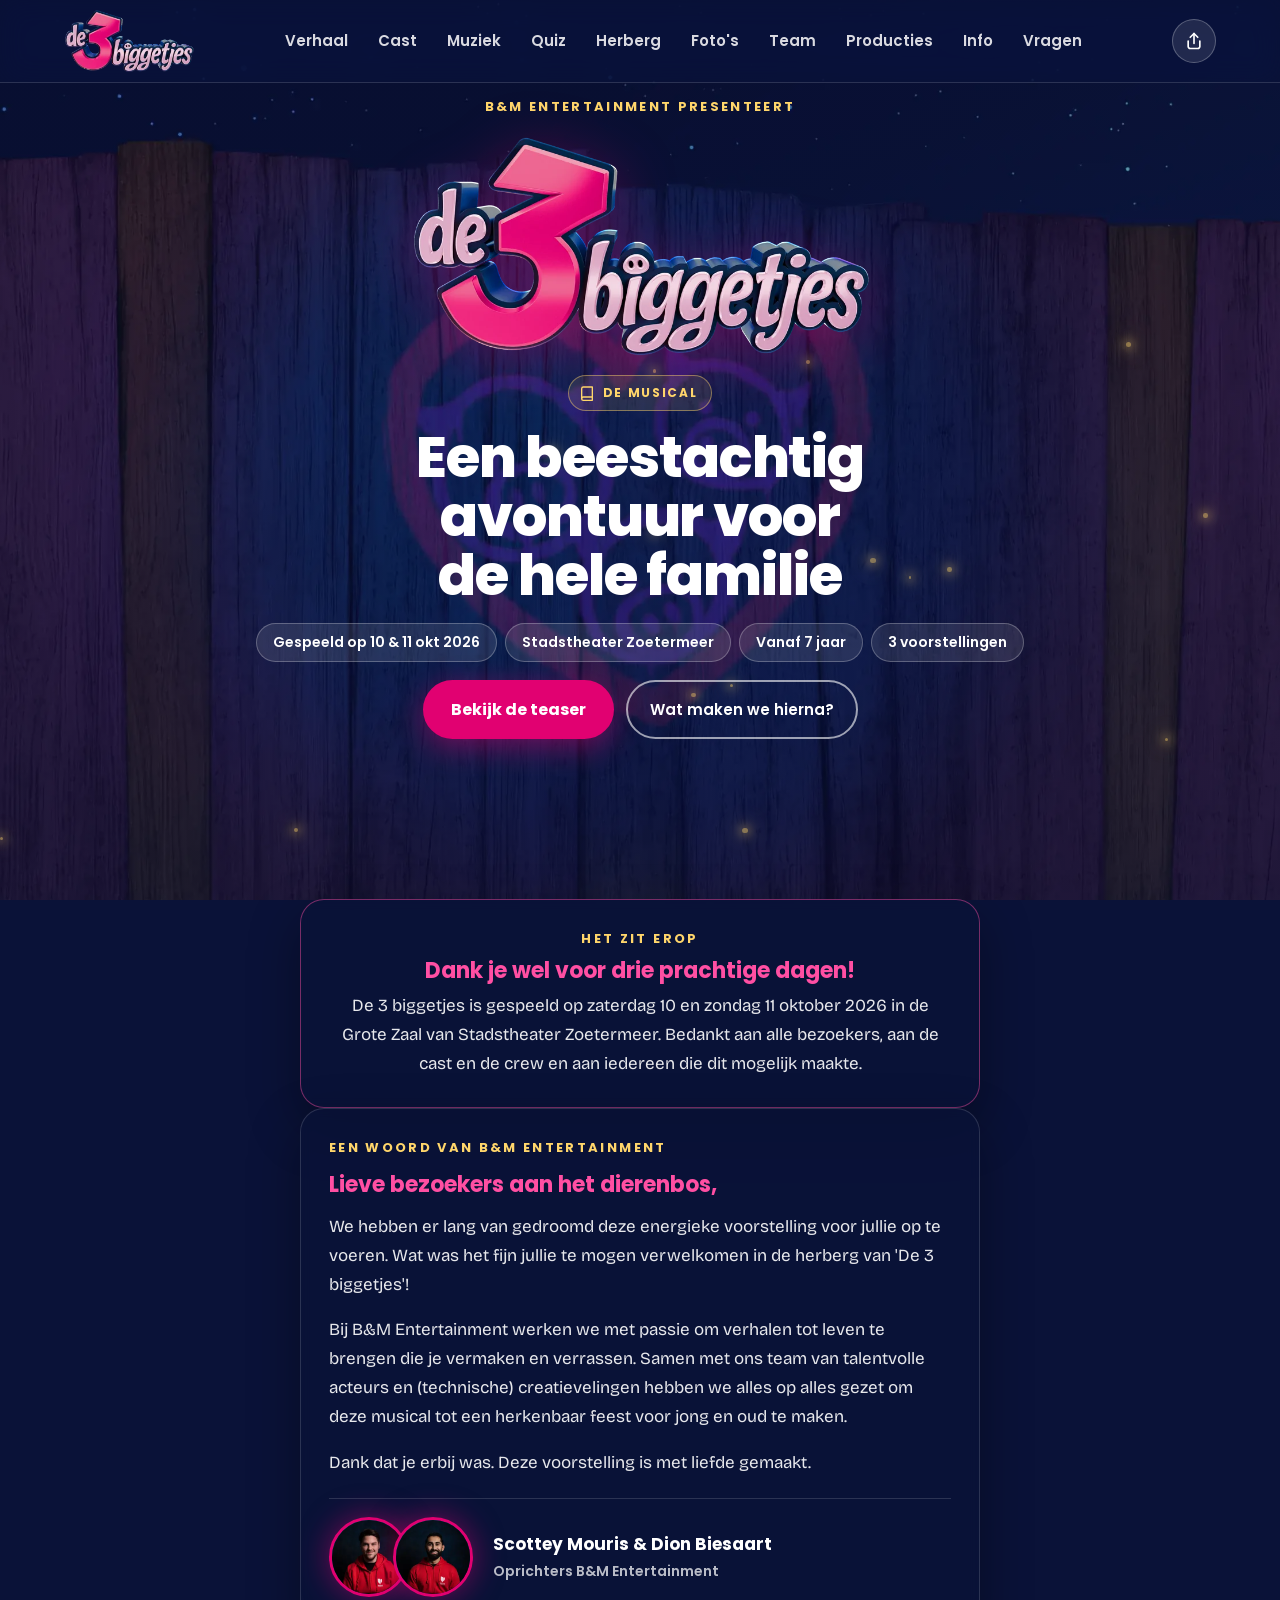
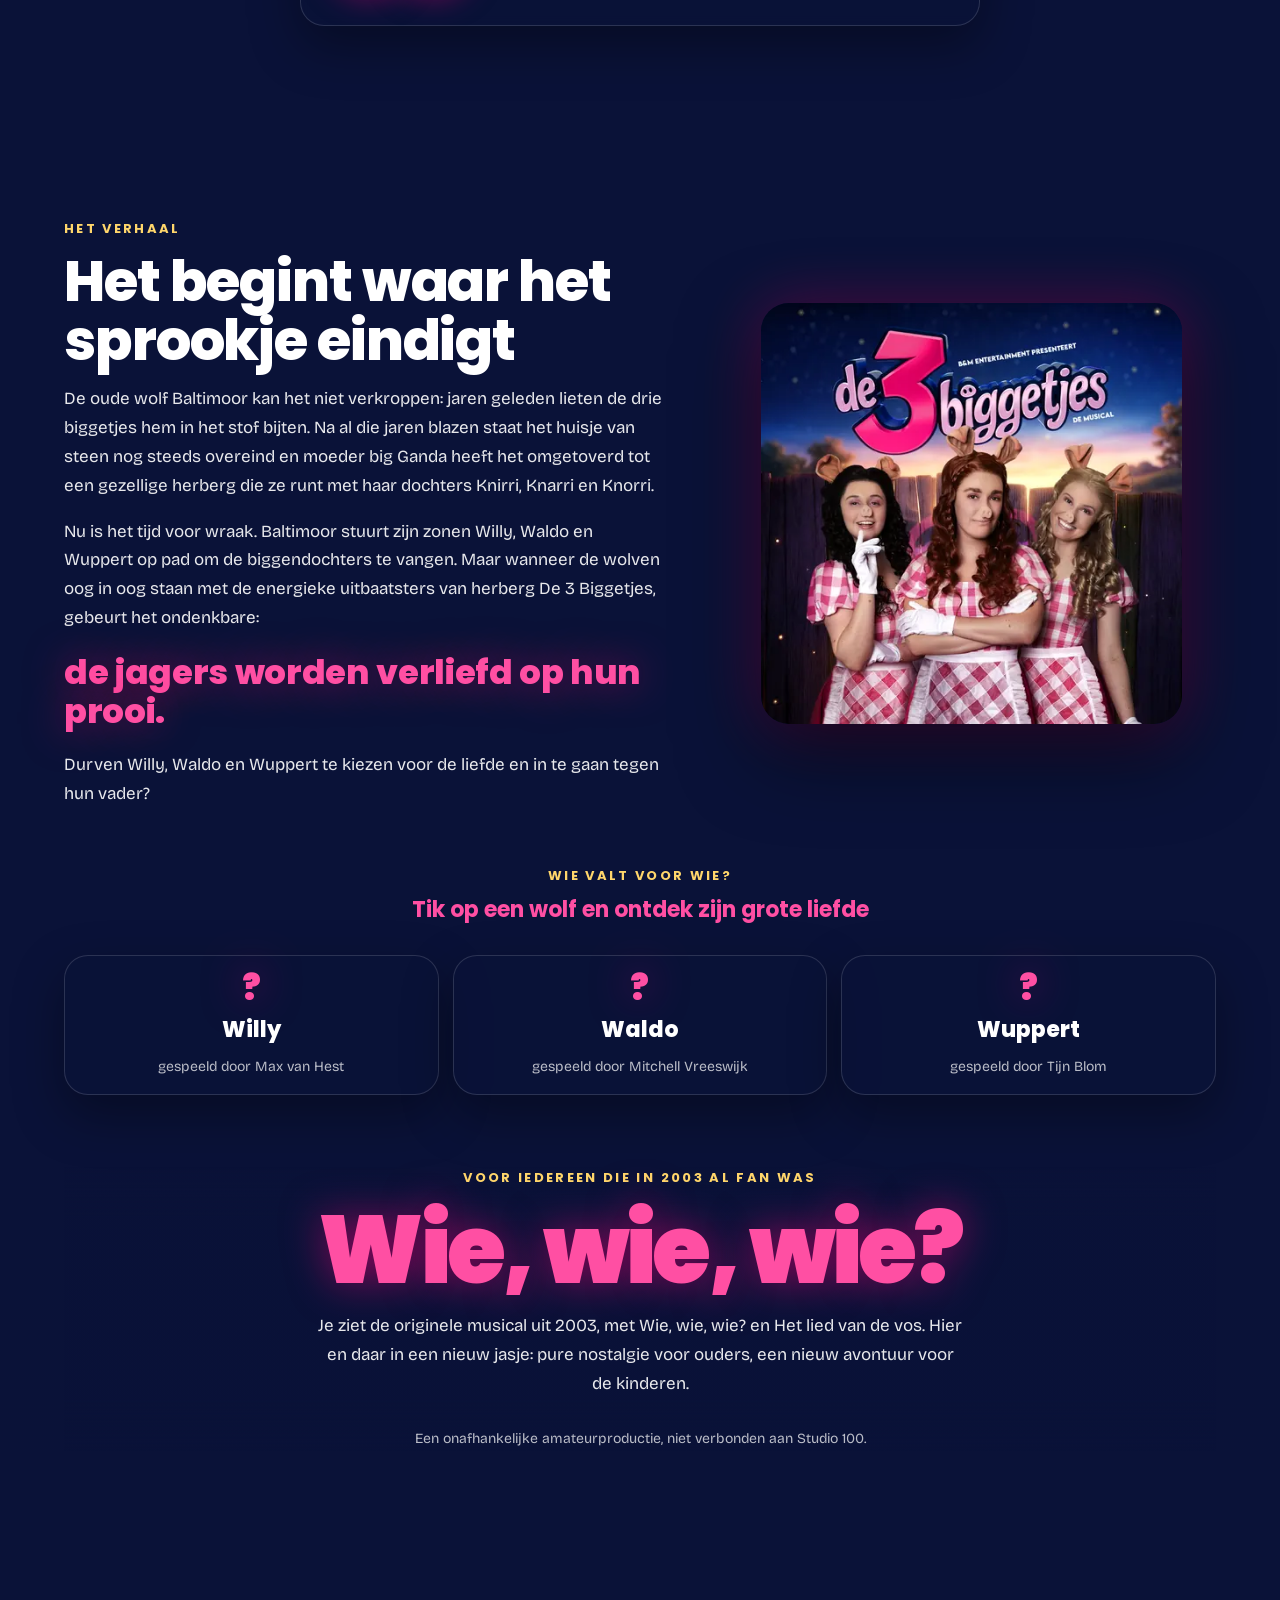
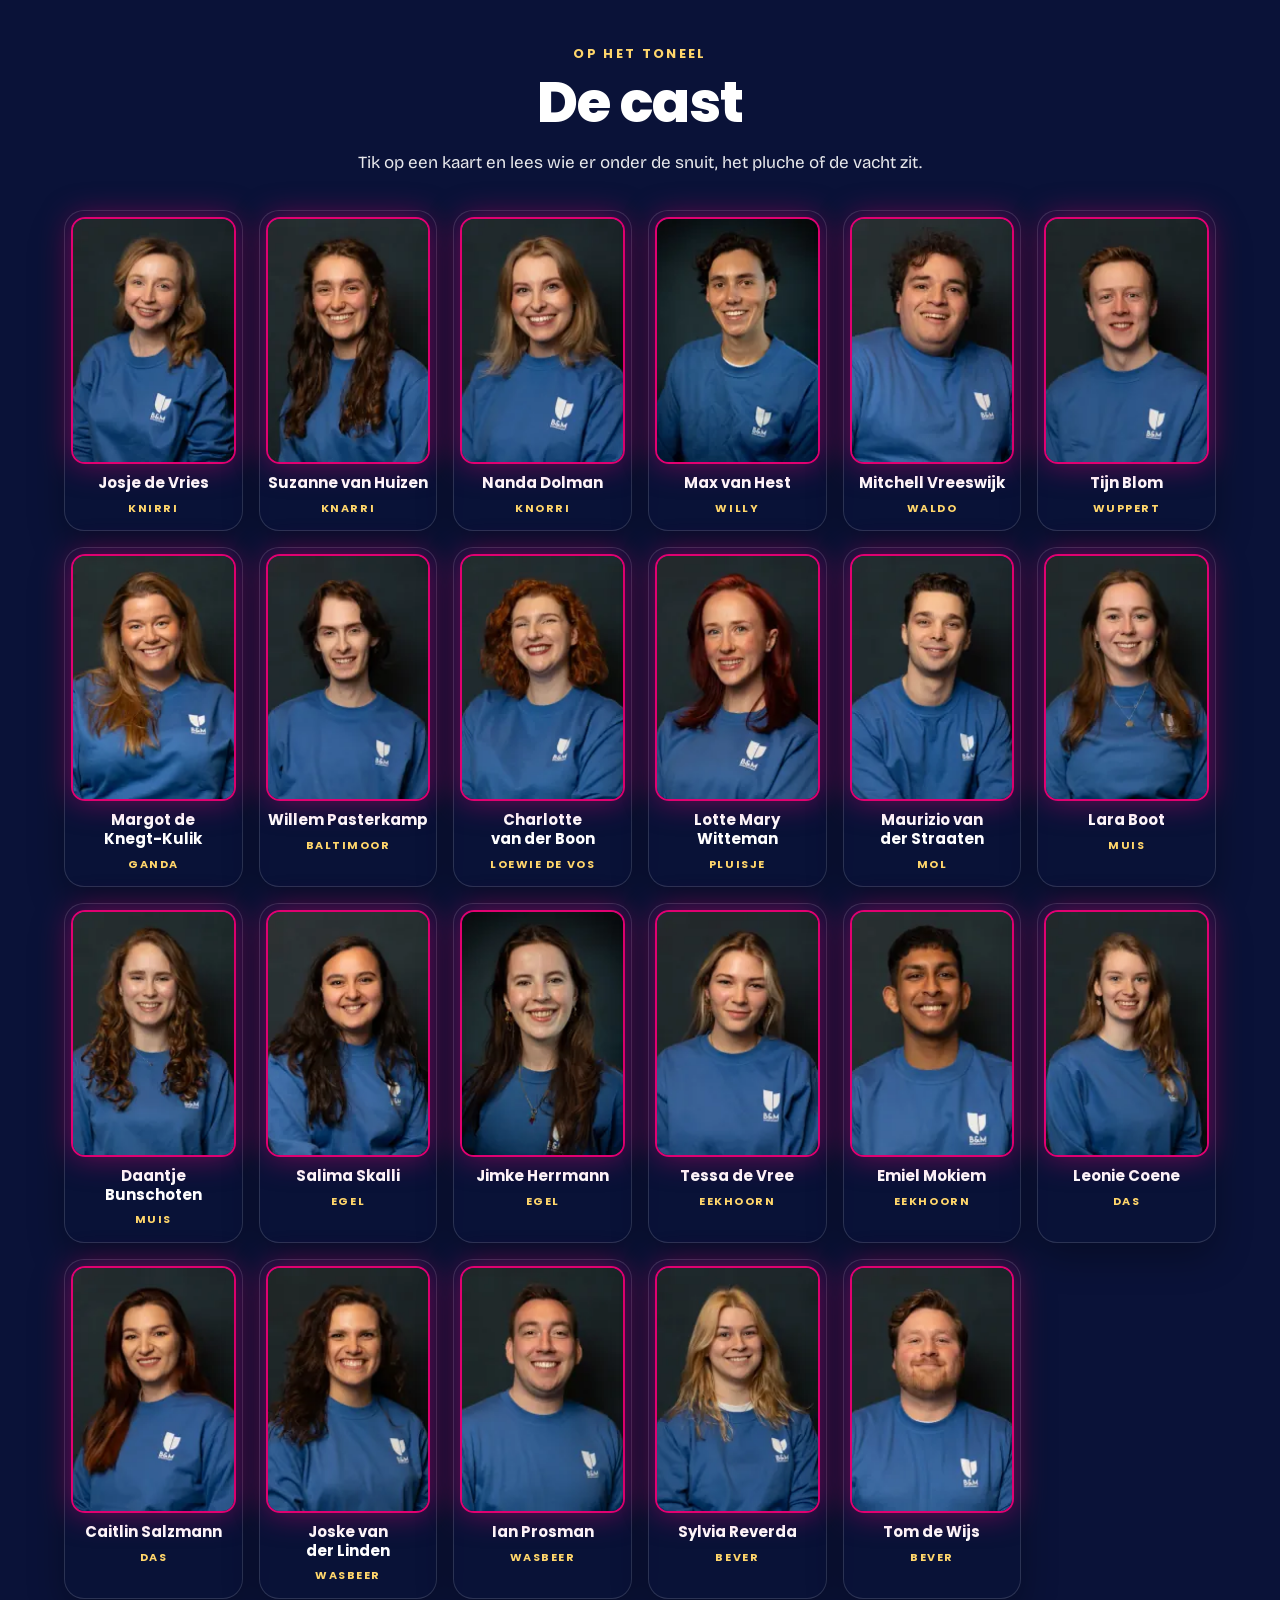
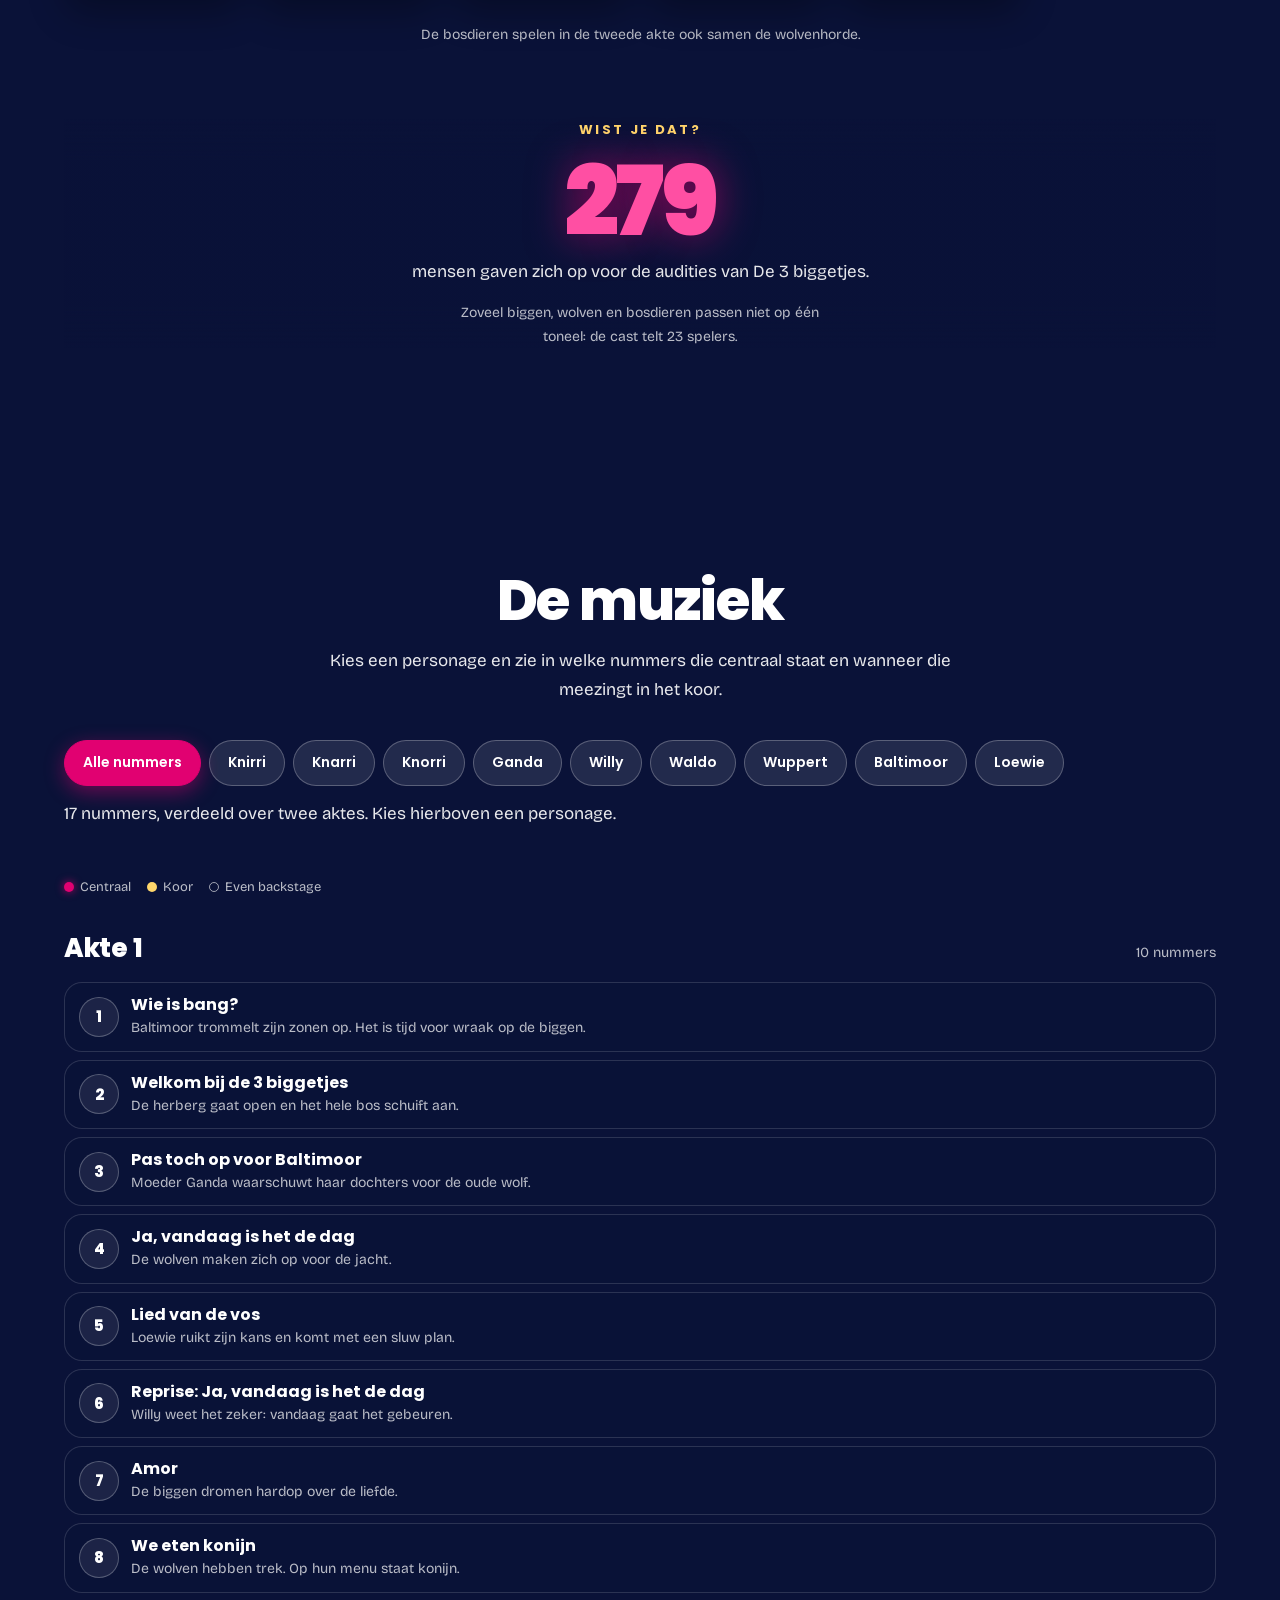
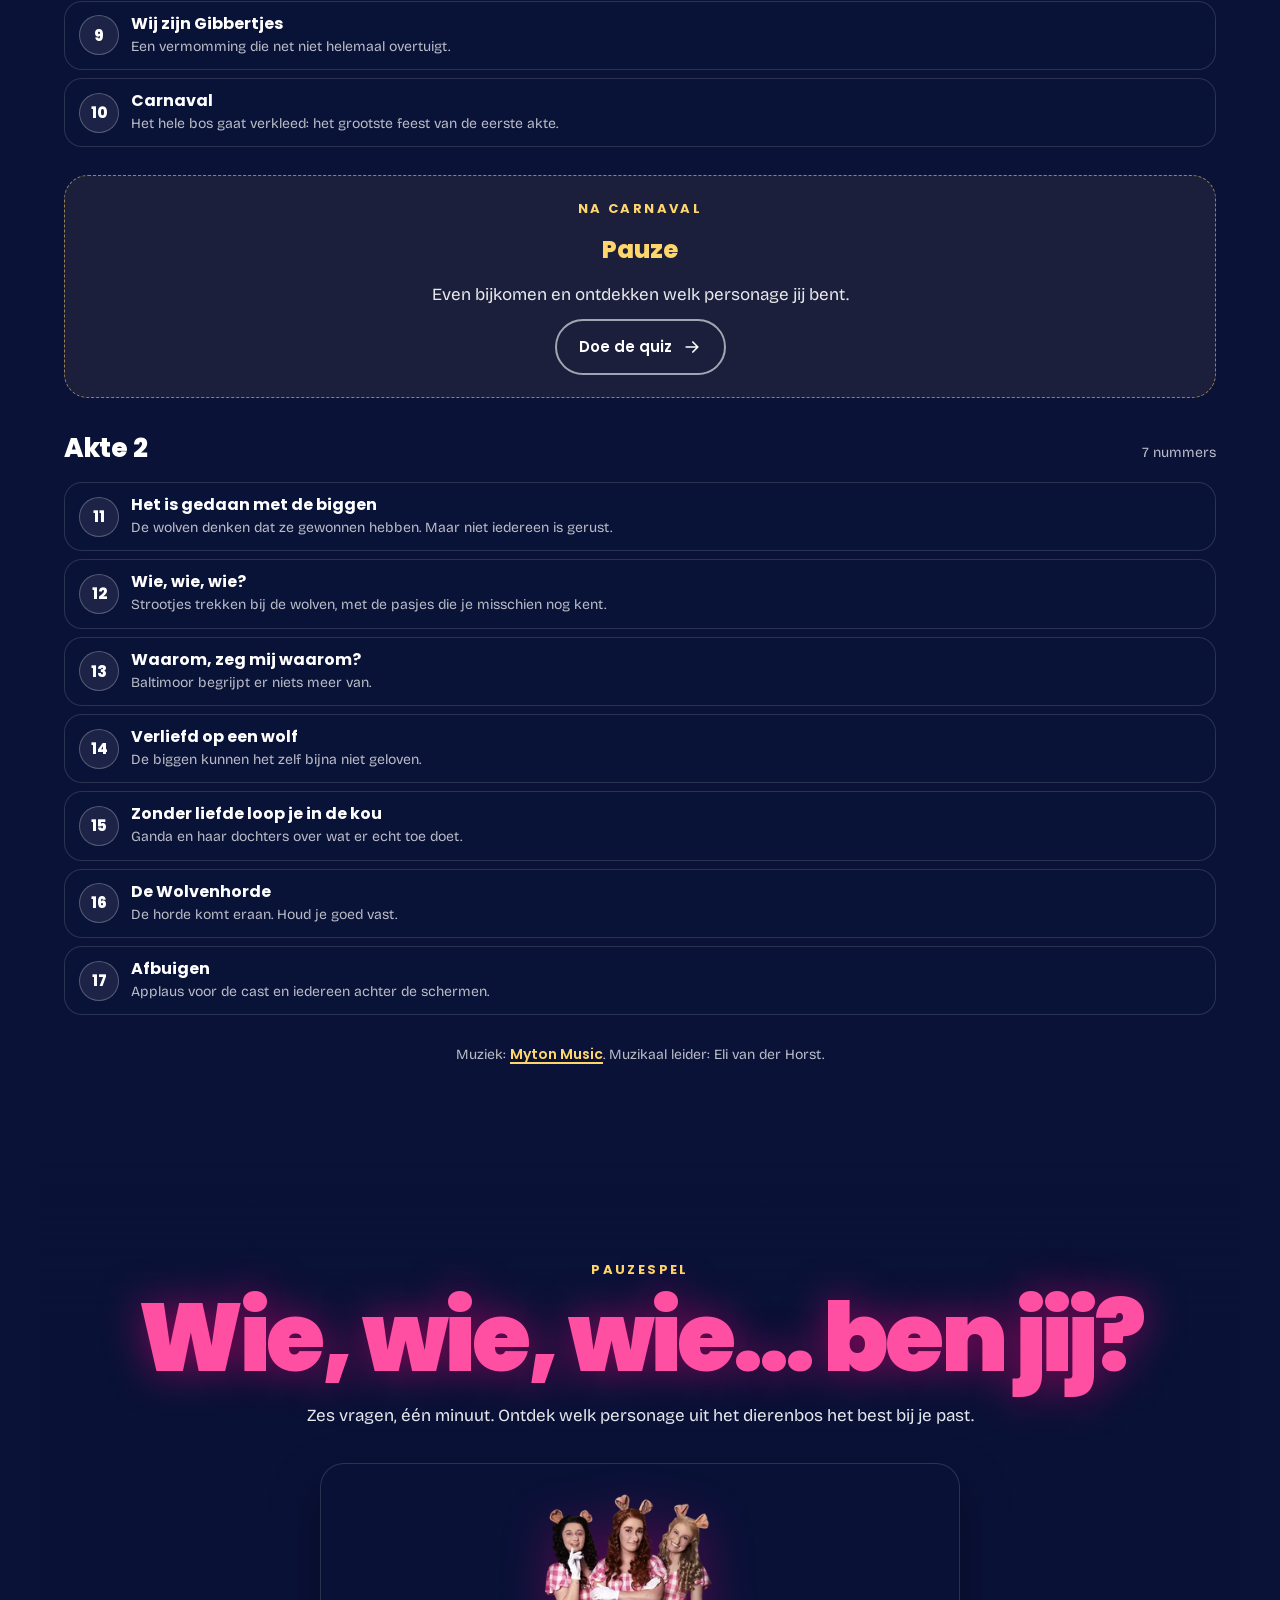
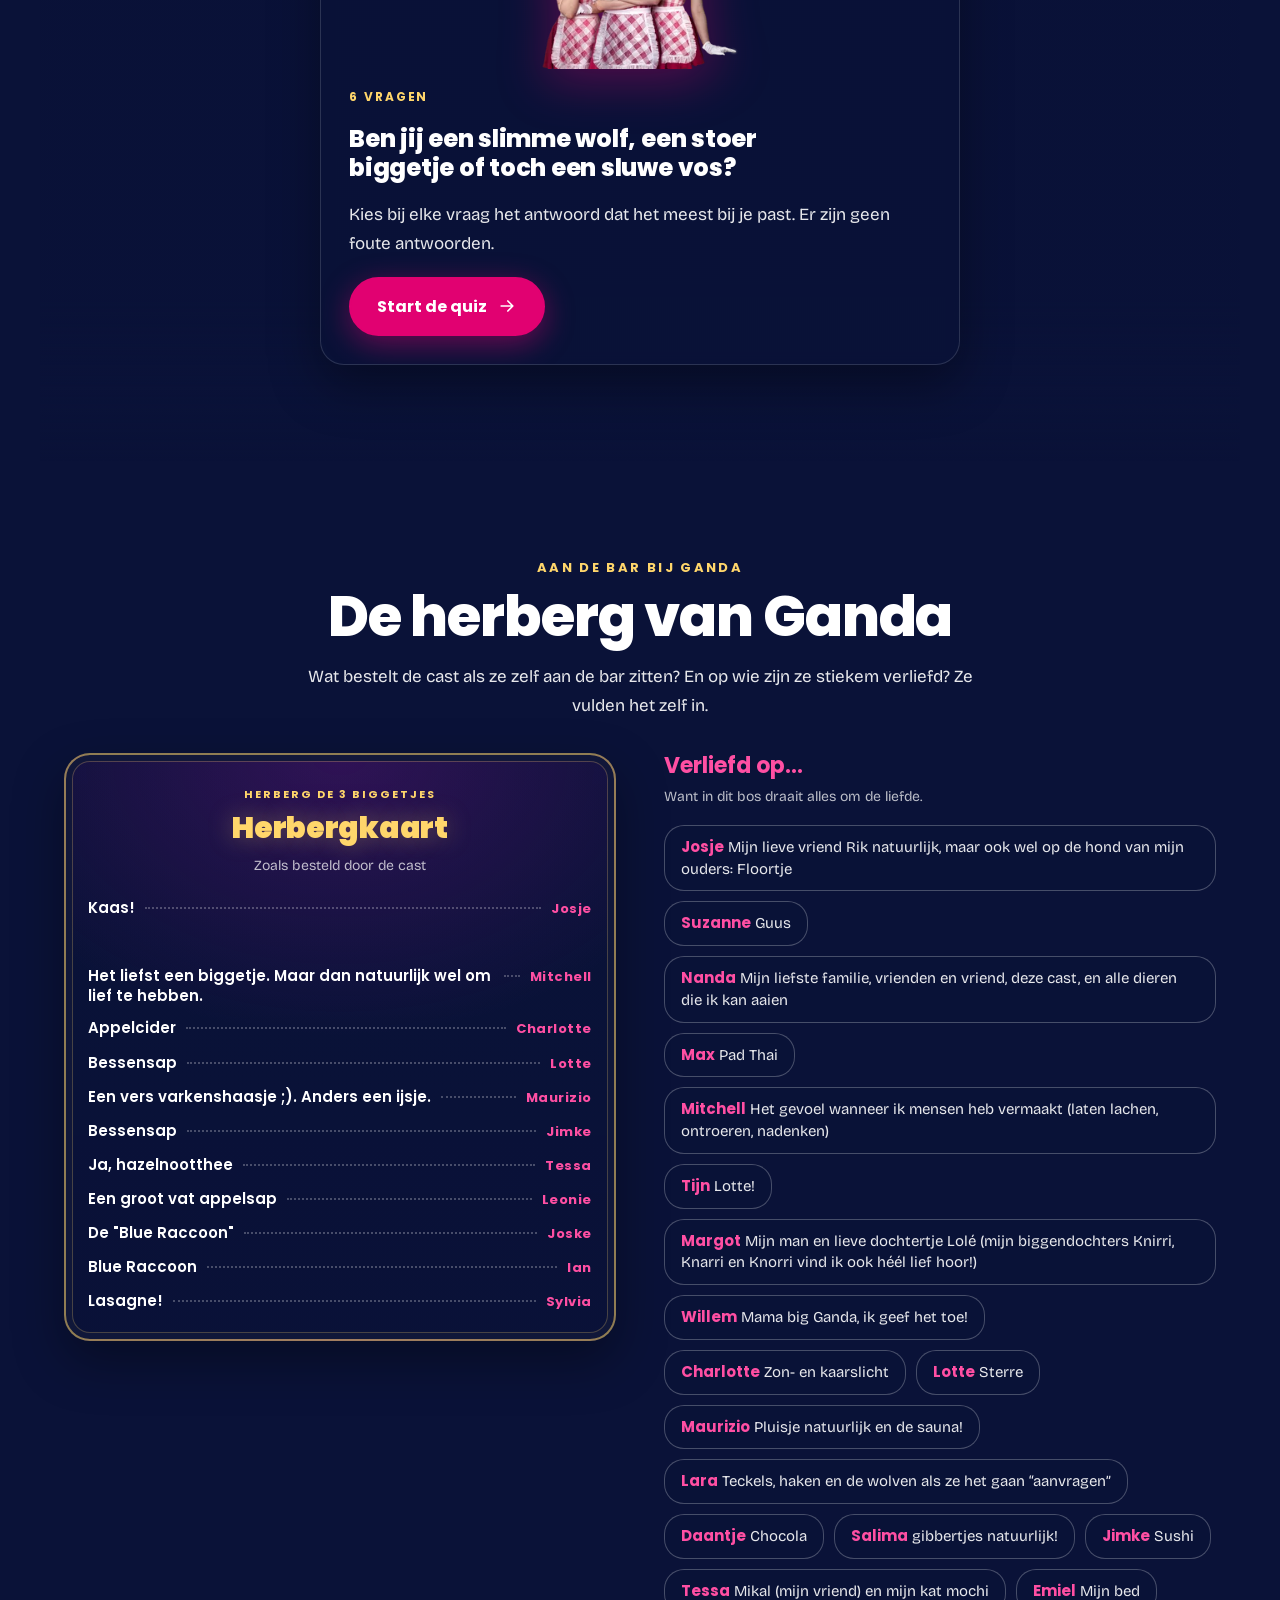
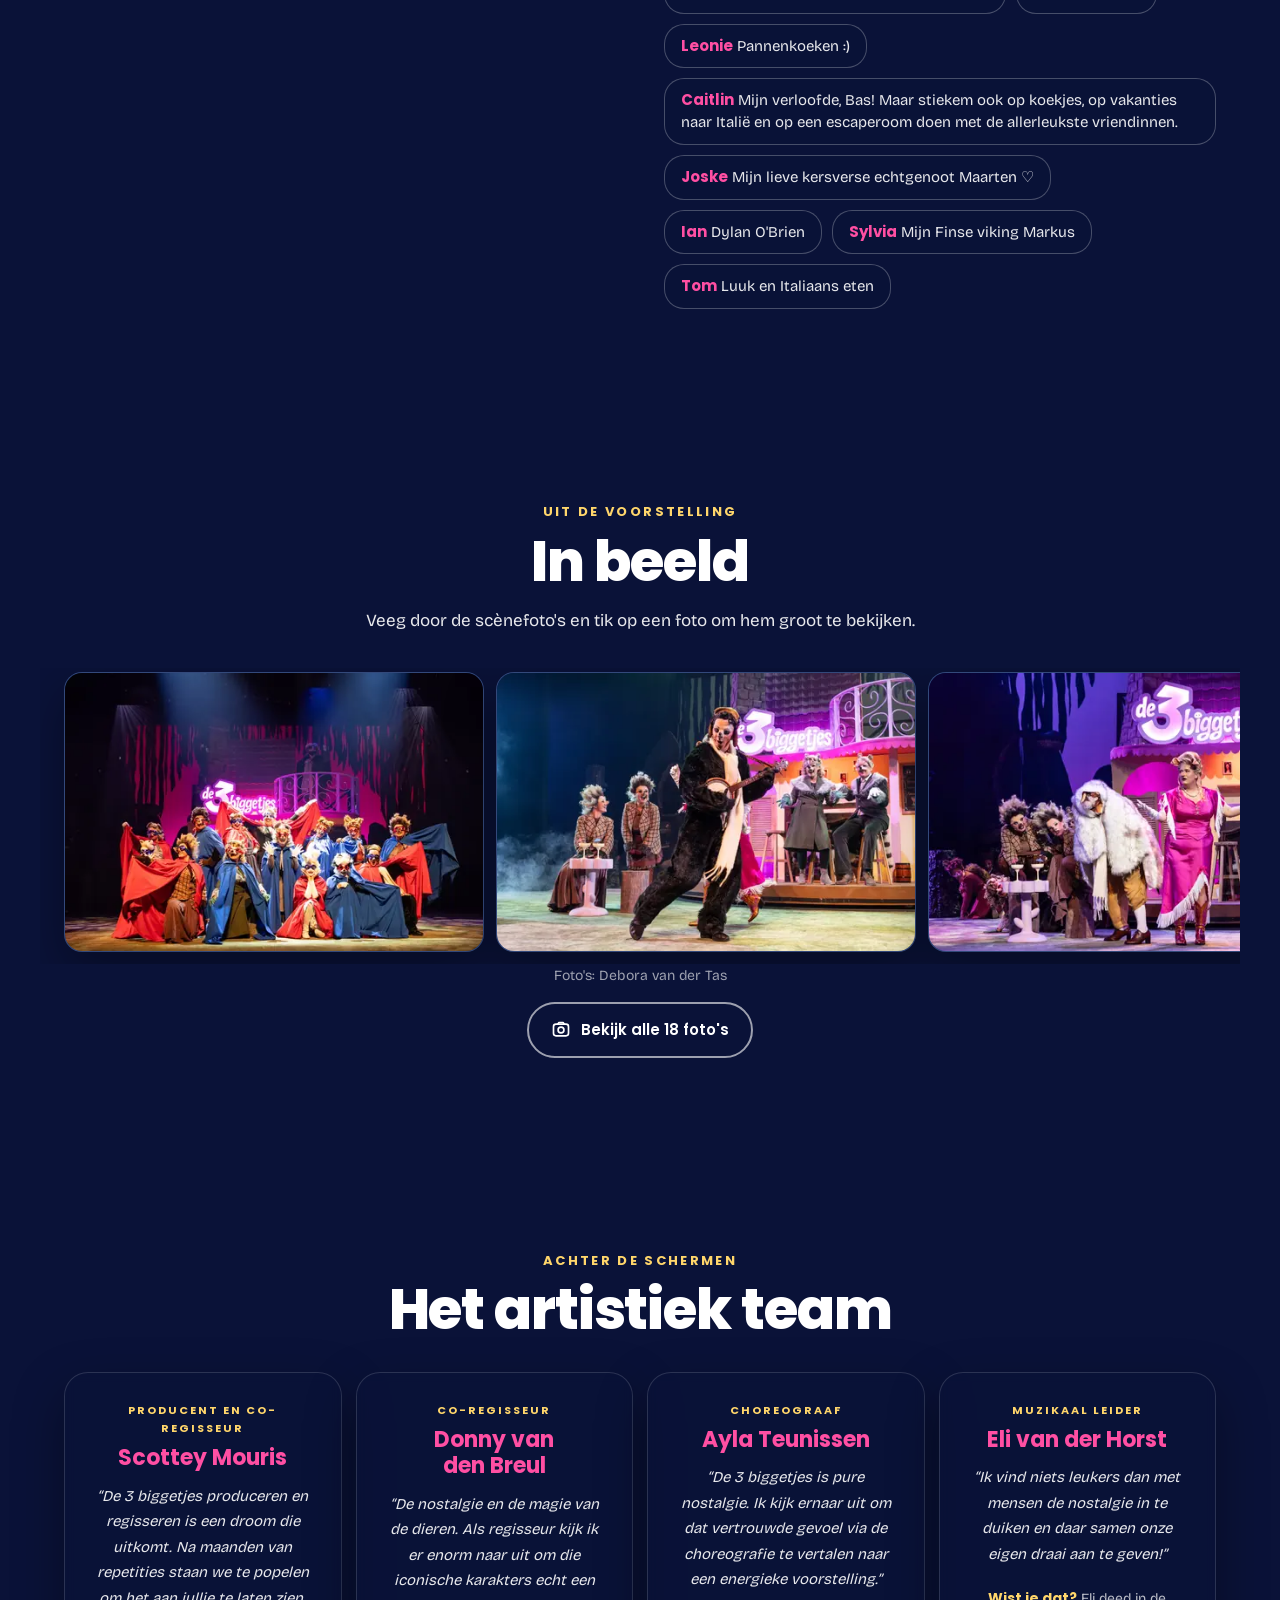
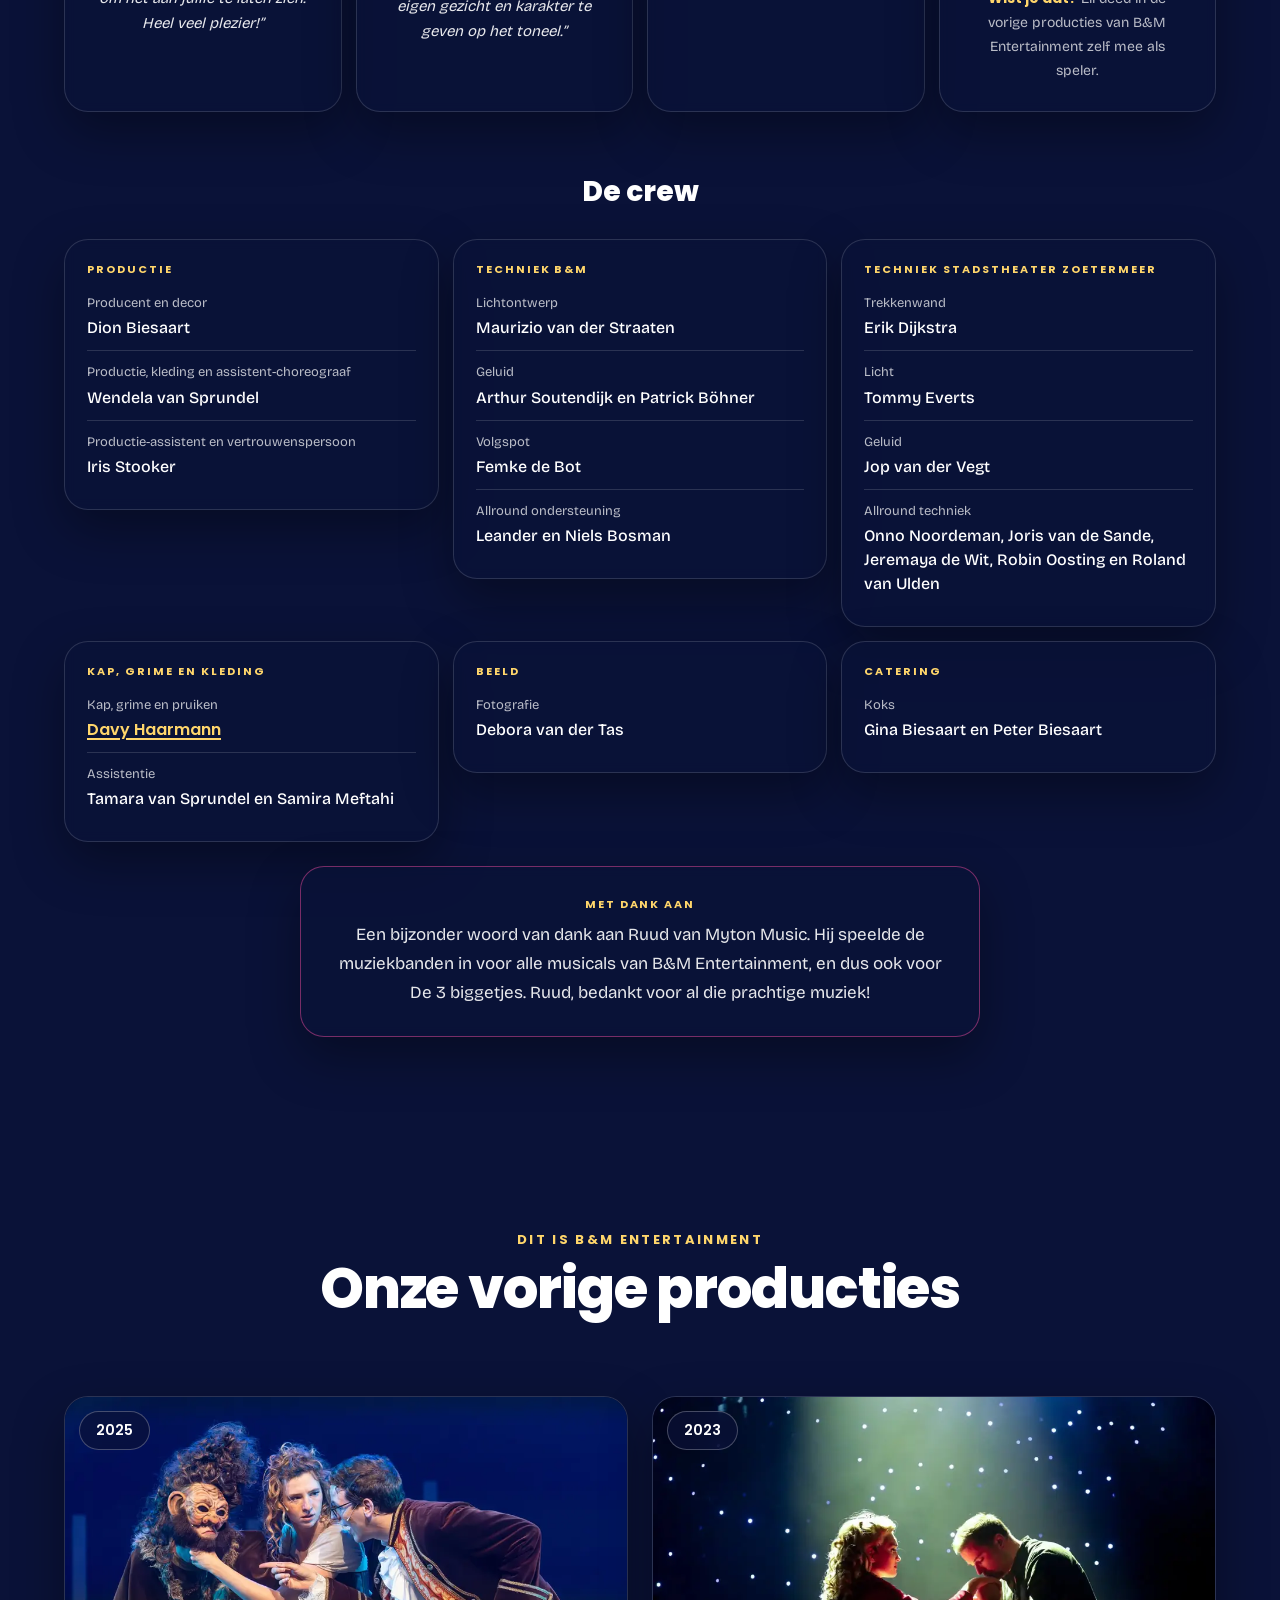
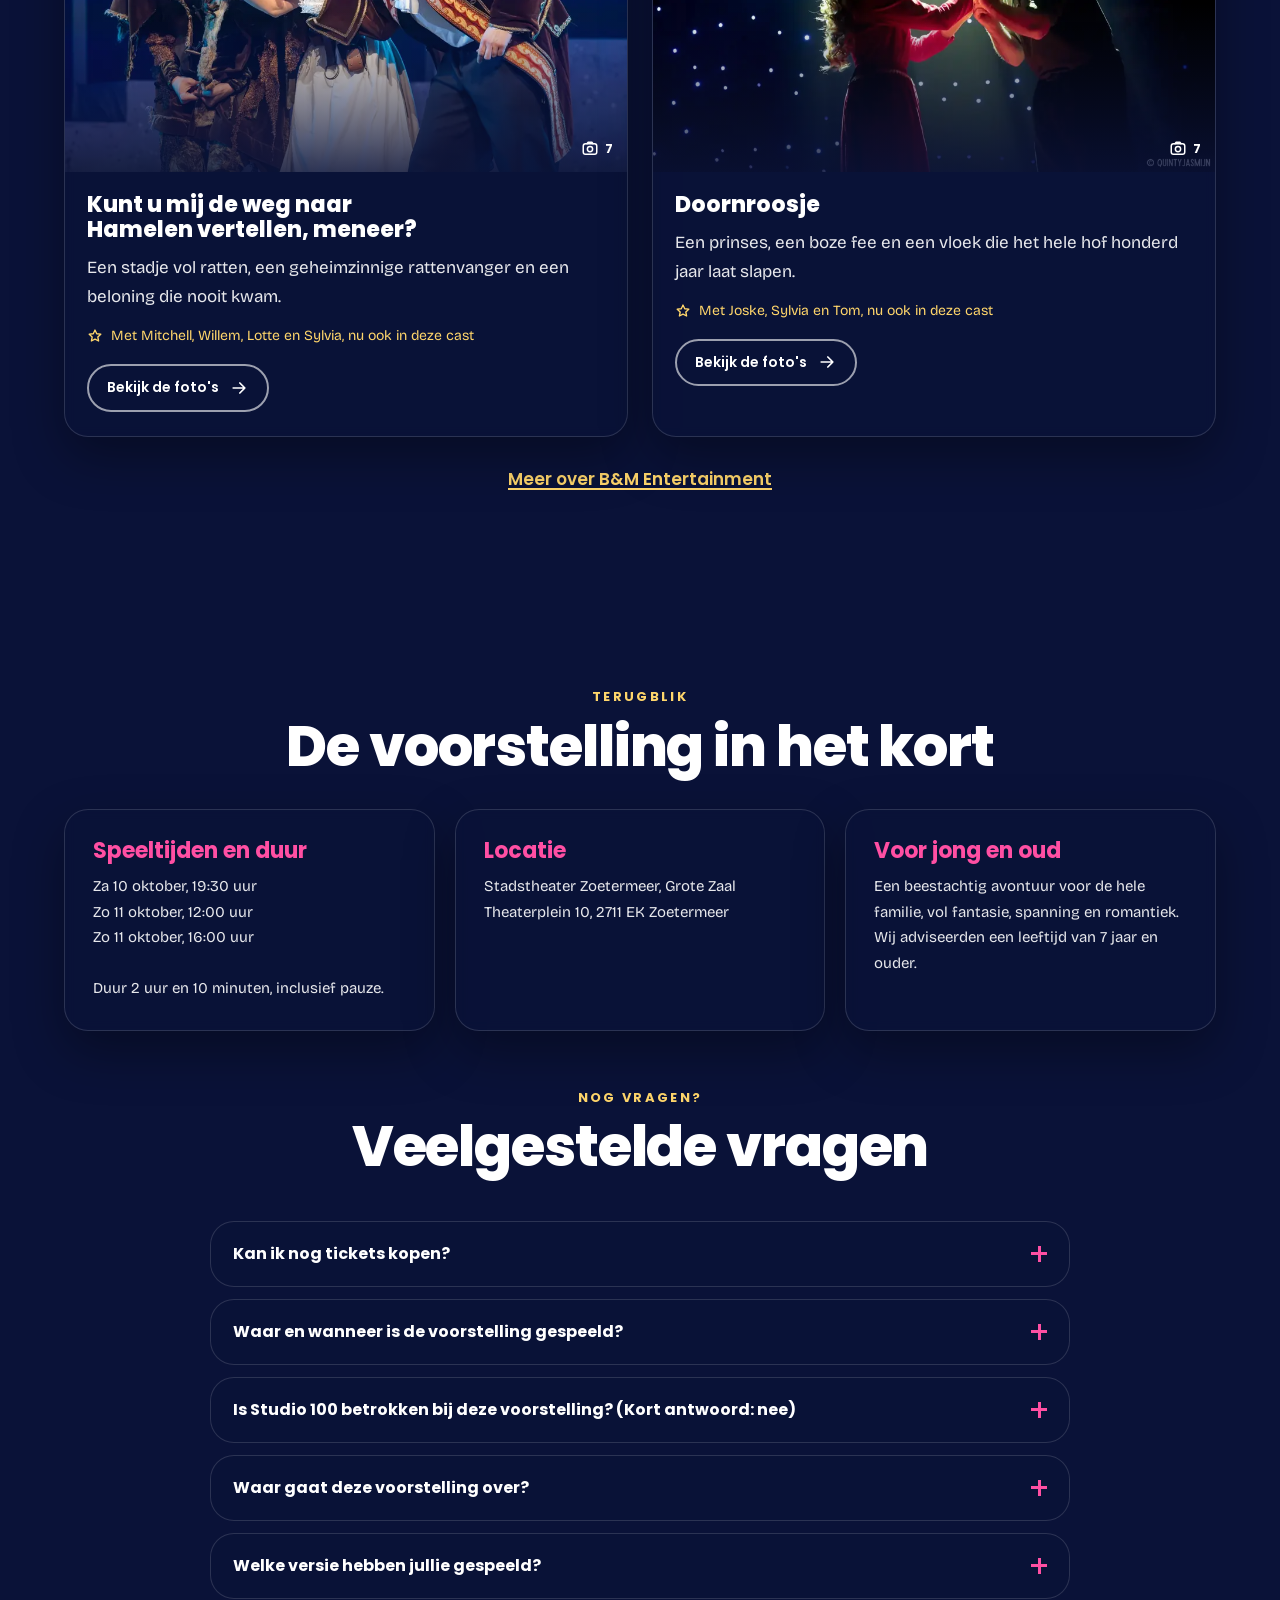
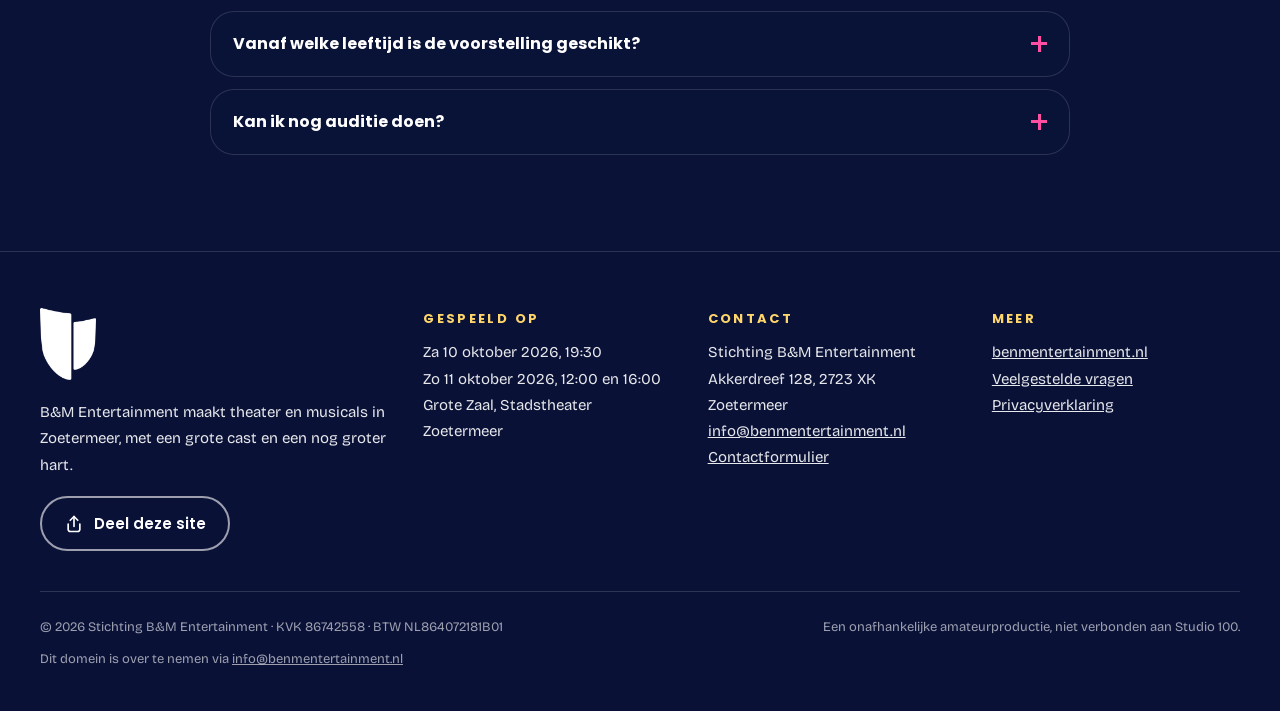
==== commit cec22fda: "Verwerk review en ruim voorstellingsgebonden onderdelen op Review: cache van /img en /fonts naar 1 d" ====
--- a/index.html
+++ b/index.html
@@ -1,5 +1,4 @@
-<!DOCTYPE html><html lang="nl"><head><meta charset="utf-8"><meta name="viewport" content="width=device-width, initial-scale=1, viewport-fit=cover"><title>De 3 biggetjes | Musical door B&amp;M Entertainment</title><meta name="description" content="De 3 biggetjes, een musical van B&amp;M Entertainment: het verhaal, de cast, alle nummers, het team en veelgestelde vragen. Gespeeld op 10 en 11 oktober 2026 in Stadstheater Zoetermeer."><meta name="theme-color" content="#0A1238"><meta name="color-scheme" content="dark"><link rel="canonical" href="https://www.de3biggetjes.nl/"><link rel="icon" href="/favicon.svg" type="image/svg+xml"><link rel="icon" href="/favicon-32.png" sizes="32x32" type="image/png"><link rel="apple-touch-icon" href="/apple-touch-icon.png"><link rel="manifest" href="/manifest.webmanifest"><meta name="apple-mobile-web-app-capable" content="yes"><meta name="apple-mobile-web-app-status-bar-style" content="black-translucent"><meta name="apple-mobile-web-app-title" content="De 3 biggetjes"><meta property="og:type" content="website"><meta property="og:locale" content="nl_NL"><meta property="og:site_name" content="De 3 biggetjes"><meta property="og:title" content="Programmaboekje De 3 biggetjes"><meta property="og:description" content="Het online programmaboekje van De 3 biggetjes: de cast, alle nummers, het verhaal en praktische info. 10 en 11 oktober 2026, Stadstheater Zoetermeer."><meta property="og:url" content="https://www.de3biggetjes.nl/"><meta property="og:image" content="https://www.de3biggetjes.nl/img/og.jpg"><meta property="og:image:width" content="1200"><meta property="og:image:height" content="630"><meta property="og:image:alt" content="De 3 biggetjes, de musical. Het online programmaboekje."><meta name="twitter:card" content="summary_large_image"><link rel="preload" href="/fonts/poppins-800.woff2" as="font" type="font/woff2" crossorigin><link rel="preload" href="/fonts/bricolage-grotesque.woff2" as="font" type="font/woff2" crossorigin><link rel="preload" as="image" type="image/webp" imagesrcset="/img/logo-400.webp 400w, /img/logo-800.webp 800w" imagesizes="(min-width: 560px) 460px, 84vw" fetchpriority="high"><style>@font-face{font-family:Poppins;font-style:normal;font-weight:600;font-display:swap;src:url(/fonts/poppins-600.woff2)format("woff2")}@font-face{font-family:Poppins;font-style:normal;font-weight:700;font-display:swap;src:url(/fonts/poppins-700.woff2)format("woff2")}@font-face{font-family:Poppins;font-style:normal;font-weight:800;font-display:swap;src:url(/fonts/poppins-800.woff2)format("woff2")}@font-face{font-family:Poppins;font-style:normal;font-weight:900;font-display:swap;src:url(/fonts/poppins-900.woff2)format("woff2")}@font-face{font-family:Bricolage Grotesque;font-style:normal;font-weight:300 500;font-display:swap;src:url(/fonts/bricolage-grotesque.woff2)format("woff2")}:root{--b3-nacht:#0a1238;--b3-navy:#122b65;--b3-roze:#e10171;--b3-roze-glow:#ff4fa3;--b3-vuurvlieg:#ffd66b;--b3-wit:#fff;--b3-paars:#78148c;--verloop-cast:linear-gradient(140deg, #3c5fb0 0%, var(--b3-navy) 55%, var(--b3-nacht) 100%);--tekst:#ffffffe6;--tekst-zacht:#ffffffb8;--tekst-stil:#fff9;--lijn:#ffffff24;--lijn-sterk:#ffffff40;--vlak:#0a1238c7;--vlak-vol:#0a1238eb;--vlak-licht:#ffffff1a;--header-bg:#0a1238b8;--font-display:"Poppins", ui-rounded, "Segoe UI", system-ui, sans-serif;--font-body:"Bricolage Grotesque", "Segoe UI", system-ui, -apple-system, sans-serif;--fs-eyebrow:13px;--ls-eyebrow:.18em;--fs-h1:clamp(32px, 8.2vw, 56px);--fs-h2:clamp(32px, 7.6vw, 56px);--fs-mega:clamp(52px, 15vw, 96px);--fs-h3:22px;--fs-body:16px;--fs-body-lg:17px;--fs-klein:14px;--lh-body:1.7;--ls-kop:-.02em;--r-kaart:24px;--r-beeld:28px;--r-foto:18px;--r-portret:14px;--r-pil:999px;--schaduw-kaart:0 20px 50px #00000059;--gloed-kaart:0 20px 50px #00000059, 0 0 36px #e1017159;--schaduw-knop:0 8px 30px #e1017173;--schaduw-knop-hover:0 10px 40px #ff4fa3b3;--gloed-tekst:0 0 40px #e1017199;--gloed-foto:0 0 30px #e1017180;--schaduw-poster:0 30px 80px #0000008c, 0 0 60px #e1017159;--sectie-y:64px;--gutter:16px;--max:1200px;--max-tekst:680px;--gap:16px;--ease-uit:cubic-bezier(.16, 1, .3, 1);--ease-veer:cubic-bezier(.34, 1.56, .64, 1);--ease-in-uit:cubic-bezier(.65, 0, .35, 1);--t-snel:.16s;--t-mid:.32s;--t-traag:.7s;--z-header:30;--z-dock:40;--z-sheet:60;--veilig-onder:env(safe-area-inset-bottom,0px);--veilig-boven:env(safe-area-inset-top,0px);color-scheme:dark}@media (width>=768px){:root{--sectie-y:96px;--gutter:24px;--fs-body:17px;--gap:20px}}[hidden]{display:none!important}*,:before,:after{box-sizing:border-box}html{background-color:var(--b3-nacht);-webkit-text-size-adjust:100%;text-size-adjust:100%;scroll-behavior:smooth;scroll-padding-top:calc(var(--veilig-boven) + 76px)}body{min-height:100dvh;font-family:var(--font-body);font-size:var(--fs-body);font-weight:400;line-height:var(--lh-body);color:var(--tekst);-webkit-font-smoothing:antialiased;-webkit-tap-highlight-color:transparent;background:0 0;margin:0;overflow-x:clip}body:before{content:"";z-index:-2;pointer-events:none;background-color:var(--b3-nacht);height:100lvh;transition:filter var(--t-traag) var(--ease-uit);background-image:linear-gradient(#0a123859 0%,#0a12388c 100%),url(/img/achtergrond-1280.webp);background-position:50%;background-repeat:no-repeat;background-size:cover;position:fixed;inset:0}@media (width>=1025px){body:before{background-image:linear-gradient(#0a123859 0%,#0a12388c 100%),url(/img/achtergrond-2560.webp)}}img{max-width:100%;height:auto;display:block}a{color:inherit}button{font:inherit;color:inherit;cursor:pointer;touch-action:manipulation;background:0 0;border:0;padding:0}h1,h2,h3,h4,p,figure,blockquote,dl,dd,ol,ul{margin:0}ol,ul{padding:0;list-style:none}:focus-visible{outline:3px solid var(--b3-vuurvlieg);outline-offset:3px;border-radius:6px}::selection{background:var(--b3-roze);color:var(--b3-wit)}.sr-only{clip:rect(0, 0, 0, 0);white-space:nowrap;border:0;width:1px;height:1px;margin:-1px;padding:0;overflow:hidden;position:absolute!important}.skip{left:12px;top:calc(var(--veilig-boven) + 12px);z-index:100;background:var(--b3-roze);color:var(--b3-wit);font-family:var(--font-display);border-radius:var(--r-pil);padding:10px 18px;font-weight:700;text-decoration:none;position:fixed;transform:translateY(-200%)}.skip:focus{transform:none}.eyebrow{font-family:var(--font-display);font-weight:700;font-size:var(--fs-eyebrow);letter-spacing:var(--ls-eyebrow);text-transform:uppercase;color:var(--b3-vuurvlieg);line-height:1.65}.eyebrow--klein{letter-spacing:.18em;font-size:11px}.h1,.h2{font-family:var(--font-display);color:var(--b3-wit);letter-spacing:var(--ls-kop);text-wrap:balance;font-weight:800;line-height:1.05}.h1{font-size:var(--fs-h1)}.h2{font-size:var(--fs-h2)}.h3{font-family:var(--font-display);font-weight:700;font-size:var(--fs-h3);color:var(--b3-roze-glow);text-wrap:balance;line-height:1.2}.mega{font-family:var(--font-display);font-weight:900;font-size:var(--fs-mega);letter-spacing:-.04em;color:var(--b3-roze-glow);text-shadow:var(--gloed-tekst);text-wrap:balance;line-height:1}.lead{font-size:var(--fs-body-lg);color:var(--tekst);max-width:var(--max-tekst);text-wrap:pretty}.body p+p{margin-top:1em}.klein{font-size:var(--fs-klein);color:var(--tekst-zacht)}.stil{color:var(--tekst-stil);font-size:13px;font-style:italic;font-weight:300}.link-goud{font-family:var(--font-display);color:var(--b3-vuurvlieg);text-underline-offset:3px;font-weight:600;text-decoration:underline 2px}.btn,.btn-ghost{font-family:var(--font-display);border-radius:var(--r-pil);white-space:nowrap;min-height:52px;transition:transform var(--t-snel) var(--ease-uit), box-shadow var(--t-mid) var(--ease-uit), background-color var(--t-snel), border-color var(--t-snel), color var(--t-snel);-webkit-user-select:none;user-select:none;justify-content:center;align-items:center;gap:10px;text-decoration:none;display:inline-flex}.btn{color:var(--b3-wit);border:2px solid var(--b3-roze);background-color:var(--b3-roze);box-shadow:var(--schaduw-knop);padding:14px 26px;font-size:16px;font-weight:700}.btn-ghost{color:var(--b3-wit);background-color:#0000;border:2px solid #fff9;padding:13px 22px;font-size:15px;font-weight:600}@media (hover:hover){.btn:hover{border-color:var(--b3-roze-glow);background-color:var(--b3-roze-glow);box-shadow:var(--schaduw-knop-hover);transform:translateY(-2px)}.btn-ghost:hover{color:var(--b3-vuurvlieg);border-color:var(--b3-vuurvlieg)}}.btn:active,.btn-ghost:active{transition-duration:80ms;transform:scale(.96)}.btn svg,.btn-ghost svg{flex:none;width:20px;height:20px}.knoppen{flex-wrap:wrap;gap:12px;display:flex}.chip{font-family:var(--font-display);color:var(--b3-wit);border-radius:var(--r-pil);border:1px solid var(--lijn-sterk);background-color:var(--vlak-licht);white-space:nowrap;padding:8px 16px;font-size:14px;font-weight:600;line-height:1.5}.chips{flex-wrap:wrap;gap:8px;display:flex}.filter{scroll-snap-type:x proximity;scrollbar-width:none;padding:4px var(--gutter) 8px;margin-inline:calc(var(--gutter) * -1);-webkit-mask-image:linear-gradient(90deg, transparent 0, #000 var(--gutter), #000 calc(100% - 28px), transparent);mask-image:linear-gradient(90deg, transparent 0, #000 var(--gutter), #000 calc(100% - 28px), transparent);gap:8px;display:flex;overflow-x:auto}.filter::-webkit-scrollbar{display:none}.filter button{scroll-snap-align:start;font-family:var(--font-display);border-radius:var(--r-pil);border:1px solid var(--lijn-sterk);background-color:var(--vlak-licht);min-height:44px;color:var(--b3-wit);transition:background-color var(--t-mid) var(--ease-uit), border-color var(--t-mid), box-shadow var(--t-mid), transform var(--t-snel) var(--ease-uit);flex:none;padding:10px 18px;font-size:14px;font-weight:600}.filter button:active{transform:scale(.95)}.filter button[aria-pressed=true]{background-color:var(--b3-roze);border-color:var(--b3-roze);box-shadow:0 6px 20px #e1017173}.filter .aantal{opacity:.7;margin-left:4px;font-weight:600}@media (width>=768px){.filter{flex-wrap:wrap;margin-inline:0;padding-inline:0;overflow:visible;-webkit-mask-image:none;mask-image:none}}.kaart{border-radius:var(--r-kaart);border:1px solid var(--lijn);background-color:var(--vlak);box-shadow:var(--schaduw-kaart);backdrop-filter:blur(6px);transition:border-color var(--t-mid) var(--ease-uit), box-shadow var(--t-mid) var(--ease-uit), transform var(--t-mid) var(--ease-uit);padding:24px}@media (width>=768px){.kaart{padding:28px}}@media (hover:hover){.kaart--hover:hover{box-shadow:var(--gloed-kaart);border-color:#ff4fa399}}.sectie{width:100%;max-width:var(--max);padding:var(--sectie-y) var(--gutter);margin-inline:auto;position:relative}.sectie-kop{text-align:center;flex-direction:column;align-items:center;gap:10px;margin-bottom:32px;display:flex}.sectie-kop .lead{margin-top:6px}.sectie-kop--links{text-align:left;align-items:flex-start}.band{background:linear-gradient(#0a123800 0%,#0a1238d9 18% 82%,#0a123800 100%)}.kop{z-index:var(--z-header);padding-top:var(--veilig-boven);background-color:var(--header-bg);backdrop-filter:blur(14px)saturate(140%);border-bottom:1px solid var(--lijn);transition:transform var(--t-mid) var(--ease-uit), background-color var(--t-mid);position:fixed;inset:0 0 auto}.kop.is-weg{transform:translateY(-100%)}.kop-in{max-width:var(--max);padding:10px var(--gutter);justify-content:space-between;align-items:center;gap:12px;min-height:64px;margin-inline:auto;display:flex}.kop-logo img{width:104px;height:auto}.kop-acties{align-items:center;gap:8px;display:flex}.icoonknop{border-radius:var(--r-pil);border:1px solid var(--lijn-sterk);background-color:var(--vlak-licht);width:44px;height:44px;color:var(--b3-wit);transition:background-color var(--t-mid), border-color var(--t-mid), transform var(--t-snel) var(--ease-uit), color var(--t-mid);place-items:center;display:grid}.icoonknop svg{width:20px;height:20px}.icoonknop:active{transform:scale(.9)}.icoonknop[aria-pressed=true]{background-color:var(--b3-vuurvlieg);border-color:var(--b3-vuurvlieg);color:var(--b3-nacht)}.kop-nav{display:none}@media (width>=1025px){.kop-logo img{width:130px}.kop-nav{gap:22px;display:flex}.kop-nav a{font-family:var(--font-display);color:#ffffffd9;transition:color var(--t-snel);padding:8px 4px;font-size:15px;font-weight:600;text-decoration:none;position:relative}.kop-nav a:after{content:"";background:var(--b3-vuurvlieg);height:2px;transition:transform var(--t-mid) var(--ease-uit);border-radius:2px;position:absolute;bottom:2px;left:4px;right:4px;transform:scaleX(0)}.kop-nav a:hover,.kop-nav a[aria-current=true]{color:var(--b3-vuurvlieg)}.kop-nav a[aria-current=true]:after{transform:scaleX(1)}}.dock{left:50%;bottom:calc(var(--veilig-onder) + 12px);z-index:var(--z-dock);border-radius:var(--r-pil);border:1px solid var(--lijn-sterk);backdrop-filter:blur(16px)saturate(150%);width:min(100% - 24px,560px);transition:transform var(--t-mid) var(--ease-uit), opacity var(--t-mid);background-color:#0a1238d1;position:fixed;transform:translate(-50%);box-shadow:0 12px 40px #00000080}.dock.is-weg{transform:translate(-50%,calc(100% + 24px))}.dock-rail{scrollbar-width:none;scroll-behavior:smooth;gap:2px;padding:6px 0 6px 6px;display:flex;position:relative;overflow-x:auto}.dock-rail:after{content:"";flex:none;width:6px}.dock-rail::-webkit-scrollbar{display:none}.dock a{z-index:1;font-family:var(--font-display);color:#fffc;border-radius:var(--r-pil);min-height:44px;transition:color var(--t-mid) var(--ease-uit);flex:none;align-items:center;padding:10px 15px;font-size:14px;font-weight:600;text-decoration:none;display:flex;position:relative}.dock a[aria-current=true]{color:var(--b3-wit)}.dock-pil{z-index:0;height:calc(100% - 12px);width:var(--w,0px);transform:translateX(var(--x,0px));border-radius:var(--r-pil);background-color:var(--b3-roze);transition:transform .52s var(--ease-veer), width .42s var(--ease-uit);position:absolute;top:6px;left:0;box-shadow:0 4px 18px #e101718c}@media (width>=1025px){.dock{display:none}}.vliegjes{z-index:-1;pointer-events:none;position:fixed;inset:0;overflow:hidden}.vliegje{left:var(--l);top:var(--t);width:var(--s);height:var(--s);background:var(--b3-vuurvlieg);opacity:.5;border-radius:50%;position:absolute;box-shadow:0 0 10px 3px #ffd66ba6,0 0 22px 6px #ffd66b40}@media (prefers-reduced-motion:no-preference){.vliegje{animation:zweef var(--d) ease-in-out var(--dl) infinite alternate, gloei var(--g) ease-in-out var(--dl) infinite}}@keyframes zweef{0%{transform:translate(0,0)}33%{transform:translate3d(var(--dx), calc(var(--dy) * -.6), 0)}66%{transform:translate3d(calc(var(--dx) * -.5), var(--dy), 0)}to{transform:translate3d(calc(var(--dx) * .6), calc(var(--dy) * -1), 0)}}@keyframes gloei{0%,to{opacity:.12}45%{opacity:1}60%{opacity:.85}}.hero{min-height:calc(100svh - 190px);padding-top:calc(var(--veilig-boven) + 96px);text-align:center;flex-direction:column;justify-content:center;align-items:center;gap:18px;padding-bottom:40px;display:flex}.hero-logo{filter:drop-shadow(0 12px 30px #e1017159);width:min(84vw,460px);margin:2px auto 0}.hero-titel{max-width:16ch}.hero-label{border-radius:var(--r-pil);color:var(--b3-vuurvlieg);font-family:var(--font-display);letter-spacing:.14em;text-transform:uppercase;background:#ffd66b1a;border:1px solid #ffd66b73;align-items:center;gap:8px;padding:7px 14px 7px 10px;font-size:12px;font-weight:700;display:inline-flex}.hero-label svg{width:16px;height:16px}.status{border:1px solid var(--lijn);background-color:var(--vlak);backdrop-filter:blur(6px);text-align:center;border-radius:20px;gap:10px;width:min(100%,440px);padding:16px 18px;display:grid}.status-tekst{font-family:var(--font-display);color:var(--b3-wit);font-size:15px;font-weight:700}.status-tekst strong{color:var(--b3-vuurvlieg)}.aftel{justify-content:center;gap:8px;display:flex}.aftel[hidden]{display:none}.aftel-blok{border:1px solid var(--lijn);background:#ffffff12;border-radius:14px;min-width:72px;padding:10px 6px 8px}.aftel-getal{font-family:var(--font-display);color:var(--b3-wit);font-variant-numeric:tabular-nums;font-size:28px;font-weight:800;line-height:1;display:block}.aftel-getal.tik{animation:tik .42s var(--ease-veer)}@keyframes tik{0%{opacity:0;transform:translateY(40%)}to{opacity:1;transform:none}}.aftel-label{font-family:var(--font-display);letter-spacing:.12em;text-transform:uppercase;color:var(--tekst-zacht);margin-top:4px;font-size:11px;font-weight:600;display:block}.verhaal-grid{align-items:center;gap:40px;display:grid}.verhaal-tekst{gap:14px;display:grid}.poster{border-radius:var(--r-beeld);width:min(86%,440px);box-shadow:var(--schaduw-poster);transition:transform var(--t-traag) var(--ease-veer);margin-inline:auto;transform:rotate(-2.5deg)}.poster:hover{transform:rotate(0)scale(1.02)}@media (width>=900px){.verhaal-grid{grid-template-columns:1.1fr .9fr;gap:64px}}.nadruk{font-family:var(--font-display);letter-spacing:-.01em;color:var(--b3-roze-glow);text-shadow:var(--gloed-tekst);margin:6px 0;font-size:clamp(24px,6vw,34px);font-weight:800;line-height:1.15}.koppels{margin-top:56px}.koppels-rij{perspective:1200px;grid-template-columns:1fr;gap:14px;display:grid}@media (width>=640px){.koppels-rij{grid-template-columns:repeat(3,1fr)}.draai{min-height:210px}}.draai{border-radius:var(--r-kaart);text-align:center;perspective:1000px;width:100%;min-height:140px;display:block;position:relative}.draai-binnen{transform-style:preserve-3d;transition:transform .8s var(--ease-veer);position:absolute;inset:0}.draai[aria-pressed=true] .draai-binnen{transform:rotateY(180deg)}.draai:active .draai-binnen{scale:.97}.draai-kant{border-radius:var(--r-kaart);border:1px solid var(--lijn);background-color:var(--vlak);box-shadow:var(--schaduw-kaart);-webkit-backface-visibility:hidden;backface-visibility:hidden;align-content:center;place-items:center;gap:6px;padding:18px;display:grid;position:absolute;inset:0}.draai-voor .vraagteken{font-family:var(--font-display);color:var(--b3-roze-glow);text-shadow:var(--gloed-tekst);font-size:34px;font-weight:900;line-height:1}.draai-achter{box-shadow:var(--gloed-kaart);background:linear-gradient(135deg, #e1017152, #78148c66), var(--vlak);border-color:#ff4fa399;transform:rotateY(180deg)}.koppel-fotos{justify-content:center;align-items:center;gap:8px;display:flex}.koppel-fotos .avatar{--maat:44px;border-width:2px}@media (width<=639px){.draai-achter{text-align:left;grid-template-columns:auto 1fr;justify-items:start;gap:4px 16px;padding:16px 20px}.draai-achter .koppel-fotos{grid-row:1/span 2}.draai-achter .koppel-namen{align-self:end}.draai-achter .klein{align-self:start}}@media (width>=640px){.koppel-fotos{gap:12px}.koppel-fotos .avatar{--maat:52px}}.draai-achter .koppel-namen{font-size:18px}.koppel-namen{font-family:var(--font-display);color:var(--b3-wit);align-items:center;gap:10px;font-size:22px;font-weight:800;display:flex}.koppel-namen svg{width:22px;height:22px;color:var(--b3-roze-glow)}.draai[aria-pressed=true] .koppel-namen svg{animation:hartslag 1.2s var(--ease-in-uit) .6s infinite}@keyframes hartslag{0%,to{transform:scale(1)}15%{transform:scale(1.3)}30%{transform:scale(1)}45%{transform:scale(1.18)}}.nostalgie,.weetje{text-align:center;justify-items:center;gap:14px;margin-top:72px;display:grid}.nostalgie .lead,.weetje .lead{margin-inline:auto}.weetje-feit{justify-items:center;gap:8px;display:grid}.weetje .mega{font-variant-numeric:tabular-nums}.weetje .klein{max-width:44ch}.avatar{--maat:84px;width:var(--maat);aspect-ratio:2/3;border-radius:var(--r-portret);font-family:var(--font-display);font-weight:800;font-size:calc(var(--maat) * .34);letter-spacing:-.02em;color:var(--b3-wit);background:linear-gradient(140deg, var(--b3-navy), var(--b3-nacht));border:3px solid #ffffffb3;flex:none;place-items:center;display:grid;position:relative;overflow:hidden}.avatar img{object-fit:cover;width:100%;height:100%}.avatar--hoofd{border:4px solid var(--b3-roze);box-shadow:var(--gloed-foto)}.avatar--cast{background:var(--verloop-cast)}.cast-grid{grid-template-columns:repeat(3,minmax(0,1fr));gap:10px;margin-top:8px;display:grid}@media (width<=359px){.cast-grid{grid-template-columns:repeat(2,minmax(0,1fr))}}@media (width>=600px){.cast-grid{grid-template-columns:repeat(4,minmax(0,1fr));gap:16px}}@media (width>=1000px){.cast-grid{grid-template-columns:repeat(6,minmax(0,1fr))}}.persoon{text-align:center;border:1px solid var(--lijn);background-color:var(--vlak);transition:border-color var(--t-mid) var(--ease-uit), box-shadow var(--t-mid) var(--ease-uit), transform var(--t-mid) var(--ease-uit);border-radius:20px;flex-direction:column;align-items:center;gap:8px;width:100%;min-height:100%;padding:6px 6px 14px;display:flex;position:relative;box-shadow:0 14px 36px #0000004d}.persoon:active{transform:scale(.97)}@media (hover:hover){.persoon:hover{box-shadow:var(--gloed-kaart);border-color:#ff4fa399;transform:translateY(-4px)}}.persoon-item{display:flex}.persoon .avatar{border-radius:var(--r-portret);border-width:2px;width:100%;margin-bottom:2px;font-size:28px}.persoon-naam{font-family:var(--font-display);color:var(--b3-wit);text-wrap:balance;font-size:14px;font-weight:700;line-height:1.25}.persoon .eyebrow{letter-spacing:.14em;font-size:11px;line-height:1.4}@media (width>=600px){.persoon .avatar{font-size:34px}.persoon-naam{font-size:15px}}.cast-noot{text-align:center;color:var(--tekst-zacht);font-size:var(--fs-klein);margin-top:24px;max-width:60ch;margin-inline:auto}.sheet{border:1px solid var(--lijn-sterk);width:100%;max-width:100%;max-height:min(92dvh,92vh);color:var(--tekst);overscroll-behavior:contain;background:linear-gradient(#122b65fa,#0a1238fc 40%);border-bottom:0;border-radius:28px 28px 0 0;flex-direction:column;margin:0;padding:0;display:flex;position:fixed;inset:auto 0 0;overflow:hidden;box-shadow:0 -20px 60px #00000080}html.sheet-open{overflow:hidden}.sheet:not([open]){display:none}.sheet::backdrop{backdrop-filter:blur(4px);background:#05091c99}.sheet[open]{animation:sheet-op .52s var(--ease-uit)}.sheet[open]::backdrop{animation:vervaag-in .4s var(--ease-uit)}.sheet.sluit{animation:sheet-neer .3s var(--ease-in-uit) forwards}.sheet.sluit::backdrop{animation:vervaag-uit .3s var(--ease-in-uit) forwards}.sheet.sleept{transition:none;animation:none}@keyframes sheet-op{0%{transform:translateY(100%)}to{transform:translateY(0)}}@keyframes sheet-neer{0%{transform:translateY(var(--sleep,0px))}to{transform:translateY(100%)}}@keyframes vervaag-in{0%{opacity:0}}@keyframes vervaag-uit{to{opacity:0}}@media (width>=720px){.sheet{border-bottom:1px solid var(--lijn-sterk);border-radius:28px;width:min(92vw,560px);max-height:86vh;margin:auto;inset:0}.sheet[open]{animation:sheet-pop .46s var(--ease-veer)}.sheet.sluit{animation:sheet-weg .24s var(--ease-in-uit) forwards}@keyframes sheet-pop{0%{opacity:0;transform:translateY(24px)scale(.94)}}@keyframes sheet-weg{to{opacity:0;transform:translateY(16px)scale(.96)}}}.sheet-greep{cursor:grab;touch-action:none;flex:none;place-items:center;padding:10px 0 2px;display:grid}.sheet-greep span{background:#ffffff59;border-radius:3px;width:44px;height:5px}.sheet-sluit{z-index:2;position:absolute;top:12px;right:12px}.sheet-inhoud{overscroll-behavior:contain;padding:8px 22px calc(var(--veilig-onder) + 24px);-webkit-overflow-scrolling:touch;flex:1;overflow-y:auto}.sheet-kop{touch-action:none;align-items:center;gap:16px;padding:8px 48px 18px 0;display:flex}.sheet-kop .avatar{--maat:96px}.sheet-kop h3{font-family:var(--font-display);color:var(--b3-wit);letter-spacing:-.01em;font-size:24px;font-weight:800;line-height:1.15}.sheet-rolomschrijving{color:var(--tekst-zacht);font-size:var(--fs-klein);margin-top:4px;line-height:1.4}.antwoorden{gap:14px;display:grid}.antwoorden dt{font-family:var(--font-display);letter-spacing:.16em;text-transform:uppercase;color:var(--b3-roze-glow);font-size:11px;font-weight:700}.antwoorden dd{color:var(--tekst);margin-top:2px}.citaat{font-style:italic;font-size:var(--fs-body-lg);color:var(--b3-wit);background:linear-gradient(135deg,#e1017138,#78148c38);border:1px solid #ff4fa359;border-radius:20px;margin-top:20px;padding:20px 20px 20px 22px;position:relative}.citaat:before{content:"“";font-family:var(--font-display);color:var(--b3-roze-glow);text-shadow:var(--gloed-tekst);font-size:56px;font-style:normal;font-weight:900;line-height:1;position:absolute;top:-18px;left:14px}.sheet-nummers{border:1px solid var(--lijn);background:#ffffff0f;border-radius:18px;flex-wrap:wrap;justify-content:space-between;align-items:center;gap:12px;margin-top:20px;padding:14px 16px;display:flex}.sheet-nummers p{font-size:var(--fs-klein)}.sheet-nummers b{color:var(--b3-wit);font-family:var(--font-display)}.sheet-voet{justify-content:space-between;gap:10px;margin-top:22px;display:flex}.sheet-voet .btn-ghost{min-height:46px;padding:10px 16px;font-size:14px}.muziek-samenvatting{min-height:3.4em;font-size:var(--fs-body);color:var(--tekst);margin:6px 0 18px}.muziek-samenvatting b{font-family:var(--font-display);color:var(--b3-wit)}.legenda{color:var(--tekst-zacht);flex-wrap:wrap;gap:8px 16px;margin-bottom:12px;font-size:13px;display:flex}.legenda span{align-items:center;gap:6px;display:inline-flex}.akte-kop{justify-content:space-between;align-items:baseline;gap:12px;margin:28px 0 12px;display:flex}.akte-kop h3{font-family:var(--font-display);color:var(--b3-wit);letter-spacing:-.01em;font-size:26px;font-weight:800}.nummers{gap:8px;display:grid}.nummer{border:1px solid var(--lijn);background-color:var(--vlak);transition:opacity .38s var(--ease-uit), border-color .38s var(--ease-uit), transform .38s var(--ease-uit), background-color .38s;border-radius:18px;grid-template-columns:40px 1fr auto;align-items:center;gap:12px;padding:12px 14px;display:grid}.nummer-nr{width:40px;height:40px;font-family:var(--font-display);color:var(--b3-wit);border:1px solid var(--lijn-sterk);background:#ffffff14;border-radius:50%;place-items:center;font-size:15px;font-weight:800;transition:background-color .38s,border-color .38s,box-shadow .38s;display:grid}.nummer-titel{font-family:var(--font-display);color:var(--b3-wit);font-size:16px;font-weight:700;line-height:1.25}.nummer-omschrijving{font-family:var(--font-body);color:var(--tekst-zacht);margin-top:3px;font-size:14px;font-weight:400;line-height:1.45;display:block}.badge{font-family:var(--font-display);letter-spacing:.08em;text-transform:uppercase;border-radius:var(--r-pil);white-space:nowrap;padding:5px 10px;font-size:11px;font-weight:700}.badge[hidden]{display:none}.badge--x{background:var(--b3-roze);color:var(--b3-wit);box-shadow:0 0 16px #e1017199}.badge--k{background:var(--b3-vuurvlieg);color:var(--b3-nacht)}.badge.pop{animation:pop .46s var(--ease-veer) backwards;animation-delay:calc(var(--i,0) * 28ms)}@keyframes pop{0%{opacity:0;transform:scale(.4)}}.punt{border-radius:50%;width:10px;height:10px;display:inline-block}.punt--x{background:var(--b3-roze);box-shadow:0 0 8px #e10171cc}.punt--k{background:var(--b3-vuurvlieg)}.punt--leeg{border:1px solid var(--tekst-stil)}.nummers[data-actief] .nummer[data-status=""]{opacity:.38}.nummers[data-actief] .nummer[data-status=x]{background-color:#3c0a4699;border-color:#ff4fa38c}.nummers[data-actief] .nummer[data-status=x] .nummer-nr{background:var(--b3-roze);border-color:var(--b3-roze);box-shadow:0 0 16px #e1017199}.pauze{border-radius:var(--r-kaart);text-align:center;background:#ffd66b12;border:1px dashed #ffd66b8c;justify-items:center;gap:10px;margin:28px 0 0;padding:22px;display:grid}.pauze h3{font-family:var(--font-display);color:var(--b3-vuurvlieg);font-size:24px;font-weight:800}.muziek-band{text-align:center;margin-top:28px}.quiz{max-width:640px;margin-inline:auto}.quiz-kaart{align-content:start;gap:18px;min-height:420px;display:grid;position:relative;overflow:hidden}.quiz-stap[hidden]{display:none}.quiz-stap{gap:18px;display:grid}.quiz-stap.in{animation:quiz-in .52s var(--ease-uit)}.quiz-stap.uit{animation:quiz-uit .26s var(--ease-in-uit) forwards}@keyframes quiz-in{0%{opacity:0;transform:translate(40px)}}@keyframes quiz-uit{to{opacity:0;transform:translate(-40px)}}.quiz-biggen{filter:drop-shadow(0 12px 24px #e1017159);width:200px;margin:-6px auto 0}@media (prefers-reduced-motion:no-preference){.quiz-biggen{animation:4s ease-in-out infinite dobber}}.quiz-voortgang{background:#ffffff1f;border-radius:3px;height:6px;overflow:hidden}.quiz-voortgang span{height:100%;width:var(--p,0%);background:linear-gradient(90deg, var(--b3-roze), var(--b3-roze-glow));border-radius:inherit;transition:width .52s var(--ease-uit);display:block;box-shadow:0 0 12px #ff4fa3b3}.quiz-vraag{font-family:var(--font-display);color:var(--b3-wit);letter-spacing:-.01em;text-wrap:balance;font-size:24px;font-weight:800;line-height:1.2}.quiz-opties{gap:10px;display:grid}.quiz-optie{text-align:left;border:1px solid var(--lijn-sterk);width:100%;min-height:56px;font-family:var(--font-display);color:var(--b3-wit);transition:background-color var(--t-mid) var(--ease-uit), border-color var(--t-mid), transform var(--t-snel) var(--ease-uit);background:#ffffff0f;border-radius:18px;padding:14px 18px;font-size:15px;font-weight:600;line-height:1.35}@media (hover:hover){.quiz-optie:hover{background:#e1017124;border-color:#ff4fa3b3}}.quiz-optie:active{transform:scale(.98)}.quiz-optie.gekozen{background:var(--b3-roze);border-color:var(--b3-roze);box-shadow:var(--schaduw-knop)}.quiz-teller{font-family:var(--font-display);letter-spacing:.16em;text-transform:uppercase;color:var(--b3-vuurvlieg);font-size:12px;font-weight:700}.uitslag{text-align:center;justify-items:center}.uitslag-avatar{position:relative}.uitslag .avatar{--maat:128px}.uitslag-titel{font-family:var(--font-display);letter-spacing:-.03em;color:var(--b3-roze-glow);text-shadow:var(--gloed-tekst);font-size:clamp(34px,9vw,52px);font-weight:900;line-height:1.05}.uitslag .knoppen{justify-content:center}.vonken{pointer-events:none;width:0;height:0;position:absolute;inset:50% auto auto 50%}.vonk{background:var(--c,var(--b3-vuurvlieg));width:10px;height:10px;box-shadow:0 0 12px var(--c,var(--b3-vuurvlieg));opacity:0;border-radius:50%;margin:-5px;position:absolute}.vonken.knal .vonk{animation:vonk 1.1s var(--ease-uit) forwards;animation-delay:var(--dl,0s)}@keyframes vonk{0%{opacity:1;transform:translate(0)scale(.4)}70%{opacity:1}to{transform:translate(var(--x), var(--y)) scale(1);opacity:0}}.herberg-grid{gap:32px;display:grid}@media (width>=900px){.herberg-grid{grid-template-columns:1fr 1fr;align-items:start;gap:48px}}.menukaart{box-shadow:var(--schaduw-kaart), inset 0 0 0 6px #0a1238e6, inset 0 0 0 7px #ffd66b40;background:radial-gradient(120% 80% at 50% 0,#78148c59,#0000 60%),linear-gradient(#0a1238eb,#0a1238f5);border:2px solid #ffd66b8c;border-radius:26px;padding:30px 22px 26px;position:relative}.menukaart-kop{text-align:center;margin-bottom:20px}.menukaart-kop h3{font-family:var(--font-display);letter-spacing:-.01em;color:var(--b3-vuurvlieg);text-shadow:0 0 24px #ffd66b59;font-size:30px;font-weight:900}.menukaart ul{gap:12px;display:grid}.menukaart li{align-items:baseline;gap:10px;display:flex}.menukaart .wat{font-family:var(--font-display);color:var(--b3-wit);font-size:15px;font-weight:600;line-height:1.35}.menukaart .stippels{border-bottom:2px dotted #ffffff40;flex:1;min-width:16px;transform:translateY(-4px)}.menukaart .wie{font-family:var(--font-display);letter-spacing:.04em;color:var(--b3-roze-glow);white-space:nowrap;font-size:13px;font-weight:700;position:relative}.menukaart .wie:after{content:"";position:absolute;inset:-12px -10px}.wolk{flex-wrap:wrap;gap:10px;margin-top:16px;display:flex}.wolk li{border:1px solid var(--lijn-sterk);background-color:var(--vlak);border-radius:20px;max-width:100%;padding:10px 16px;font-size:15px;line-height:1.45}.wolk b{font-family:var(--font-display);color:var(--b3-roze-glow);margin-right:4px;font-weight:700}@media (prefers-reduced-motion:no-preference){.wolk.in li{animation:5s ease-in-out infinite dobber;animation-delay:calc(var(--i) * -.7s)}}@keyframes dobber{0%,to{transform:translateY(0)}50%{transform:translateY(-4px)}}.team-grid{gap:14px;display:grid}@media (width>=700px){.team-grid{grid-template-columns:repeat(2,1fr)}}@media (width>=1100px){.team-grid{grid-template-columns:repeat(4,1fr)}}.teamlid{text-align:center;flex-direction:column;align-items:center;gap:8px;display:flex}.teamlid q{color:var(--tekst);quotes:"“" "”";margin-top:4px;font-size:15px;font-style:italic;line-height:1.7}.subkop{font-family:var(--font-display);color:var(--b3-wit);text-align:center;margin:56px 0 24px;font-size:28px;font-weight:800}.aftiteling{align-items:start;gap:14px;display:grid}@media (width>=700px){.aftiteling{grid-template-columns:repeat(2,1fr)}}@media (width>=1000px){.aftiteling{grid-template-columns:repeat(3,1fr)}}.aftiteling-groep{padding:20px 22px}.aftiteling-groep .eyebrow{margin-bottom:4px}.aftiteling-groep dl>div{padding:10px 0}.aftiteling-groep dl>div+div{border-top:1px solid var(--lijn)}.aftiteling-groep dt{color:var(--tekst-zacht);font-size:13px}.aftiteling-groep dd{color:var(--b3-wit);margin:2px 0 0;font-size:16px;font-weight:500;line-height:1.5}.producties{gap:18px;display:grid}@media (width>=760px){.producties{grid-template-columns:repeat(2,1fr);gap:24px}}.productie{flex-direction:column;padding:0;display:flex;overflow:hidden}.productie-beeld{aspect-ratio:3/2;background:var(--b3-navy);width:100%;display:block;position:relative;overflow:hidden}.productie-beeld img{object-fit:cover;width:100%;height:100%;transition:transform .9s var(--ease-uit)}.productie-beeld:after{content:"";background:linear-gradient(#0a123800 55%,#0a1238d9 100%);position:absolute;inset:0}@media (hover:hover){.productie-beeld:hover img{transform:scale(1.05)}}.productie-jaar{z-index:1;backdrop-filter:blur(6px);background-color:#0a1238b3;position:absolute;top:14px;left:14px}.productie-aantal{z-index:1;font-family:var(--font-display);color:var(--b3-wit);align-items:center;gap:6px;font-size:13px;font-weight:700;display:inline-flex;position:absolute;bottom:12px;right:14px}.productie-aantal svg{width:18px;height:18px}.productie-info{justify-items:start;gap:12px;padding:20px 22px 24px;display:grid}.productie-titel{font-family:var(--font-display);color:var(--b3-wit);text-wrap:balance;font-size:22px;font-weight:800;line-height:1.15}.productie-bekend{font-size:var(--fs-klein);color:var(--b3-vuurvlieg);align-items:center;gap:8px;display:inline-flex}.productie-bekend svg{flex:none;width:16px;height:16px}.productie-info .btn-ghost{min-height:46px;margin-top:4px;padding:10px 18px;font-size:14px}.galerij{gap:12px;margin:18px 0 16px;display:grid}.galerij img{border-radius:var(--r-foto);background:var(--b3-navy);width:100%;height:auto}.credits{color:var(--tekst-zacht);flex-wrap:wrap;gap:6px 14px;font-size:13px;display:flex}.volg{text-align:center;background:linear-gradient(135deg, #e1017147, #78148c57), var(--vlak);border-color:#ff4fa373;justify-items:center;gap:14px;margin-top:40px;display:grid}.volg-icoon{background:var(--b3-roze);width:56px;height:56px;box-shadow:var(--schaduw-knop);color:var(--b3-wit);border-radius:18px;place-items:center;display:grid}.volg-icoon svg{width:30px;height:30px}.volg-tekst{gap:6px;max-width:46ch;display:grid}.volg-kop{font-family:var(--font-display);color:var(--b3-wit);font-size:22px;font-weight:800;line-height:1.2}@media (width>=760px){.volg{text-align:left;grid-template-columns:auto 1fr auto;place-items:center start;gap:22px}}.info-grid{gap:14px;display:grid}@media (width>=700px){.info-grid{grid-template-columns:repeat(2,1fr);gap:20px}}@media (width>=1100px){.info-grid{grid-template-columns:repeat(3,1fr)}}.info-kaart{flex-direction:column;gap:10px;display:flex}.info-kaart p{font-size:15px;line-height:1.7}.info-links{flex-wrap:wrap;gap:8px 18px;margin-top:auto;padding-top:6px;display:flex}.info-links .link-goud{font-size:14px}.faq{gap:12px;max-width:860px;margin:56px auto 0;display:grid}.faq details{border-radius:var(--r-kaart);border:1px solid var(--lijn);background-color:var(--vlak);interpolate-size:allow-keywords;transition:border-color var(--t-mid)}.faq details[open]{border-color:#ff4fa373}.faq summary{cursor:pointer;min-height:64px;font-family:var(--font-display);color:var(--b3-wit);justify-content:space-between;align-items:center;gap:16px;padding:20px 22px;font-size:16px;font-weight:700;line-height:1.4;list-style:none;display:flex}.faq summary::-webkit-details-marker{display:none}.faq summary:after{content:"";background:linear-gradient(var(--b3-roze-glow), var(--b3-roze-glow)) center / 100% 3px no-repeat, linear-gradient(var(--b3-roze-glow), var(--b3-roze-glow)) center / 3px 100% no-repeat;width:16px;height:16px;transition:transform var(--t-mid) var(--ease-veer);border-radius:2px;flex:none}.faq details[open] summary:after{transform:rotate(135deg)}.faq details::details-content{block-size:0;transition:block-size .38s var(--ease-uit), content-visibility .38s allow-discrete;overflow:hidden}.faq details[open]::details-content{block-size:auto}.faq .antwoord{padding:0 22px 22px;font-size:16px}.faq-enkel{padding:22px;font-size:16px}.scenes{margin:8px calc(var(--gutter) * -1) 0;padding:4px var(--gutter) 12px;scroll-snap-type:x mandatory;scroll-padding-inline:var(--gutter);scrollbar-width:none;overscroll-behavior-x:contain;gap:12px;list-style:none;display:flex;overflow-x:auto}.scenes::-webkit-scrollbar{display:none}.scenes li{scroll-snap-align:start;flex:none;width:min(78vw,420px)}.scene{aspect-ratio:3/2;border-radius:var(--r-foto);border:1px solid var(--lijn);background:var(--b3-navy);width:100%;box-shadow:var(--schaduw-kaart);display:block;overflow:hidden}.scene img{object-fit:cover;width:100%;height:100%;transition:transform .9s var(--ease-uit)}@media (hover:hover){.scene:hover img{transform:scale(1.04)}}.scenes-credit{text-align:center;color:var(--tekst-stil)}.scenes-knop{justify-content:center;margin-top:14px}.voet{background-color:var(--vlak-vol);border-top:1px solid var(--lijn);padding:56px var(--gutter) calc(var(--veilig-onder) + 120px)}.voet-in{max-width:var(--max);gap:36px;margin-inline:auto;display:grid}@media (width>=900px){.voet{padding-bottom:40px}.voet-in{grid-template-columns:1.4fr 1fr 1fr 1fr}}.voet img{width:56px;height:auto}.voet h4{margin-bottom:10px}.voet p,.voet li{color:var(--tekst);font-size:15px;line-height:1.75}.voet a{color:var(--tekst)}.voet-onder{max-width:var(--max);border-top:1px solid var(--lijn);color:var(--tekst-stil);flex-wrap:wrap;justify-content:space-between;gap:10px;margin:40px auto 0;padding-top:24px;font-size:13px;display:flex}.heel{white-space:nowrap}.toast{left:50%;bottom:calc(var(--veilig-onder) + 88px);z-index:80;opacity:0;pointer-events:none;border:1px solid var(--lijn-sterk);background-color:var(--b3-navy);max-width:min(92vw,420px);color:var(--b3-wit);font-family:var(--font-display);text-align:center;transition:transform var(--t-mid) var(--ease-veer), opacity var(--t-mid);border-radius:16px;padding:12px 18px;font-size:14px;font-weight:600;line-height:1.4;position:fixed;transform:translate(-50%,20px);box-shadow:0 12px 40px #00000073}.toast.zichtbaar{opacity:1;transform:translate(-50%)}@media (width>=1025px){.toast{bottom:32px}}html.js [data-onthul]{opacity:0;transition:opacity .9s var(--ease-uit), transform .9s var(--ease-uit);transition-delay:calc(var(--i,0) * 70ms);transform:translateY(28px)scale(.985)}html.js [data-onthul].in{opacity:1;transform:none}html.js .hero [data-start]{opacity:.01;animation:start-in 1s var(--ease-uit) forwards;animation-delay:calc(.12s + var(--i,0) * 90ms);transform:translateY(22px)}html.js .hero .hero-logo[data-start]{animation-name:logo-in;animation-duration:1.2s;animation-timing-function:var(--ease-veer);transform:scale(.82)rotate(-5deg)}@keyframes start-in{to{opacity:1;transform:none}}@keyframes logo-in{to{opacity:1;transform:none}}html[data-zaal] body:before{filter:brightness(.35)saturate(.7)}html[data-zaal] .vliegjes{display:none}html[data-zaal] img{filter:brightness(.75)}html[data-zaal] body{--tekst:#ffffffc7}html[data-zaal] .btn{box-shadow:none}html[data-zaal] .toast{background-color:var(--b3-nacht);color:#ffffffc7;box-shadow:none}@media (prefers-reduced-motion:reduce){html{scroll-behavior:auto}*,:before,:after{transition-duration:1ms!important;animation-duration:1ms!important;animation-iteration-count:1!important}html.js [data-onthul],html.js .hero [data-start]{opacity:1;transform:none}}html[data-zaal] *,html[data-zaal] :before,html[data-zaal] :after{animation-duration:1ms!important;animation-iteration-count:1!important}.welkom{padding-block:0 var(--sectie-y)}.welkom-kaart{max-width:var(--max-tekst);flex-direction:column;gap:14px;margin-inline:auto;display:flex}.welkom-tekst{color:var(--tekst)}.welkom-onder{border-top:1px solid var(--lijn);align-items:center;gap:16px;margin-top:6px;padding-top:18px;display:flex}.welkom-foto-rij{flex:none;margin:0;padding:0;list-style:none;display:flex}.welkom-foto{aspect-ratio:1;border:3px solid var(--b3-roze);width:64px;box-shadow:var(--gloed-foto);background:var(--verloop-cast);border-radius:50%;overflow:hidden}.welkom-foto+.welkom-foto{margin-inline-start:-16px}.welkom-foto img{object-fit:cover;width:100%;height:100%;display:block}.welkom-naam{font-family:var(--font-display);flex-direction:column;gap:2px;display:flex}.welkom-naam strong{color:var(--b3-wit);font-weight:700}@media (width>=768px){.welkom-foto{width:80px}.welkom-onder{gap:20px}}.sheet-weetje{font-size:var(--fs-klein);background:#ffd66b1a;border:1px solid #ffd66b59;border-radius:18px;margin-top:20px;padding:14px 16px}.sheet-weetje b{font-family:var(--font-display);color:var(--b3-vuurvlieg);font-weight:700}.dankwoord{max-width:var(--max-tekst);text-align:center;border-color:#ff4fa373;flex-direction:column;gap:8px;margin:24px auto 0;display:flex}.teamlid-weetje{margin-top:12px}.teamlid-weetje b{font-family:var(--font-display);color:var(--b3-vuurvlieg);font-weight:700}
-.hero-chips{justify-content:center;margin:0;padding:0}.bedankt{padding-bottom:0}.disclaimer{margin:14px auto 0;text-align:center}.info-grid--2{margin-top:20px}@media (width>=700px){.info-grid--2{grid-template-columns:repeat(2,1fr)}}.faq-antwoord{padding:0 22px 22px;color:var(--tekst);line-height:1.7}.faq-antwoord p{max-width:68ch}.voet-onder a{color:inherit;text-decoration:underline}</style></head><body><script>
+<!DOCTYPE html><html lang="nl"><head><meta charset="utf-8"><meta name="viewport" content="width=device-width, initial-scale=1, viewport-fit=cover"><title>De 3 biggetjes | Musical door B&amp;M Entertainment</title><meta name="description" content="De 3 biggetjes, een musical van B&amp;M Entertainment: het verhaal, de cast, alle nummers, het team en veelgestelde vragen. Gespeeld op 10 en 11 oktober 2026 in Stadstheater Zoetermeer."><meta name="theme-color" content="#0A1238"><meta name="color-scheme" content="dark"><link rel="canonical" href="https://de3biggetjes.nl/"><link rel="icon" href="/favicon.svg" type="image/svg+xml"><link rel="icon" href="/favicon-32.png" sizes="32x32" type="image/png"><link rel="apple-touch-icon" href="/apple-touch-icon.png"><link rel="manifest" href="/manifest.webmanifest"><meta name="apple-mobile-web-app-capable" content="yes"><meta name="apple-mobile-web-app-status-bar-style" content="black-translucent"><meta name="apple-mobile-web-app-title" content="De 3 biggetjes"><meta property="og:type" content="website"><meta property="og:locale" content="nl_NL"><meta property="og:site_name" content="De 3 biggetjes"><meta property="og:title" content="De 3 biggetjes | Musical door B&amp;M Entertainment"><meta property="og:description" content="De 3 biggetjes, een musical van B&amp;M Entertainment: het verhaal, de cast, alle nummers en het team. Gespeeld op 10 en 11 oktober 2026 in Stadstheater Zoetermeer."><meta property="og:url" content="https://de3biggetjes.nl/"><meta property="og:image" content="https://de3biggetjes.nl/img/og.jpg"><meta property="og:image:width" content="1200"><meta property="og:image:height" content="630"><meta property="og:image:alt" content="De 3 biggetjes, een musical van B&amp;M Entertainment."><meta name="twitter:card" content="summary_large_image"><link rel="preload" href="/fonts/poppins-800.woff2" as="font" type="font/woff2" crossorigin><link rel="preload" href="/fonts/bricolage-grotesque.woff2" as="font" type="font/woff2" crossorigin><link rel="preload" as="image" type="image/webp" imagesrcset="/img/logo-400.webp 400w, /img/logo-800.webp 800w" imagesizes="(min-width: 560px) 460px, 84vw" fetchpriority="high"><style>@font-face{font-family:Poppins;font-style:normal;font-weight:600;font-display:swap;src:url(/fonts/poppins-600.woff2)format("woff2")}@font-face{font-family:Poppins;font-style:normal;font-weight:700;font-display:swap;src:url(/fonts/poppins-700.woff2)format("woff2")}@font-face{font-family:Poppins;font-style:normal;font-weight:800;font-display:swap;src:url(/fonts/poppins-800.woff2)format("woff2")}@font-face{font-family:Poppins;font-style:normal;font-weight:900;font-display:swap;src:url(/fonts/poppins-900.woff2)format("woff2")}@font-face{font-family:Bricolage Grotesque;font-style:normal;font-weight:300 500;font-display:swap;src:url(/fonts/bricolage-grotesque.woff2)format("woff2")}:root{--b3-nacht:#0a1238;--b3-navy:#122b65;--b3-roze:#e10171;--b3-roze-glow:#ff4fa3;--b3-vuurvlieg:#ffd66b;--b3-wit:#fff;--b3-paars:#78148c;--verloop-cast:linear-gradient(140deg, #3c5fb0 0%, var(--b3-navy) 55%, var(--b3-nacht) 100%);--tekst:#ffffffe6;--tekst-zacht:#ffffffb8;--tekst-stil:#fff9;--lijn:#ffffff24;--lijn-sterk:#ffffff40;--vlak:#0a1238c7;--vlak-vol:#0a1238eb;--vlak-licht:#ffffff1a;--header-bg:#0a1238b8;--font-display:"Poppins", ui-rounded, "Segoe UI", system-ui, sans-serif;--font-body:"Bricolage Grotesque", "Segoe UI", system-ui, -apple-system, sans-serif;--fs-eyebrow:13px;--ls-eyebrow:.18em;--fs-h1:clamp(32px, 8.2vw, 56px);--fs-h2:clamp(32px, 7.6vw, 56px);--fs-mega:clamp(52px, 15vw, 96px);--fs-h3:22px;--fs-body:16px;--fs-body-lg:17px;--fs-klein:14px;--lh-body:1.7;--ls-kop:-.02em;--r-kaart:24px;--r-beeld:28px;--r-foto:18px;--r-portret:14px;--r-pil:999px;--schaduw-kaart:0 20px 50px #00000059;--gloed-kaart:0 20px 50px #00000059, 0 0 36px #e1017159;--schaduw-knop:0 8px 30px #e1017173;--schaduw-knop-hover:0 10px 40px #ff4fa3b3;--gloed-tekst:0 0 40px #e1017199;--gloed-foto:0 0 30px #e1017180;--schaduw-poster:0 30px 80px #0000008c, 0 0 60px #e1017159;--sectie-y:64px;--gutter:16px;--max:1200px;--max-tekst:680px;--gap:16px;--ease-uit:cubic-bezier(.16, 1, .3, 1);--ease-veer:cubic-bezier(.34, 1.56, .64, 1);--ease-in-uit:cubic-bezier(.65, 0, .35, 1);--t-snel:.16s;--t-mid:.32s;--t-traag:.7s;--z-header:30;--z-dock:40;--z-sheet:60;--veilig-onder:env(safe-area-inset-bottom,0px);--veilig-boven:env(safe-area-inset-top,0px);color-scheme:dark}@media (width>=768px){:root{--sectie-y:96px;--gutter:24px;--fs-body:17px;--gap:20px}}[hidden]{display:none!important}*,:before,:after{box-sizing:border-box}html{background-color:var(--b3-nacht);-webkit-text-size-adjust:100%;text-size-adjust:100%;scroll-behavior:smooth;scroll-padding-top:calc(var(--veilig-boven) + 76px)}body{min-height:100dvh;font-family:var(--font-body);font-size:var(--fs-body);font-weight:400;line-height:var(--lh-body);color:var(--tekst);-webkit-font-smoothing:antialiased;-webkit-tap-highlight-color:transparent;background:0 0;margin:0;overflow-x:clip}body:before{content:"";z-index:-2;pointer-events:none;background-color:var(--b3-nacht);height:100lvh;transition:filter var(--t-traag) var(--ease-uit);background-image:linear-gradient(#0a123859 0%,#0a12388c 100%),url(/img/achtergrond-1280.webp);background-position:50%;background-repeat:no-repeat;background-size:cover;position:fixed;inset:0}@media (width>=1025px){body:before{background-image:linear-gradient(#0a123859 0%,#0a12388c 100%),url(/img/achtergrond-2560.webp)}}img{max-width:100%;height:auto;display:block}a{color:inherit}button{font:inherit;color:inherit;cursor:pointer;touch-action:manipulation;background:0 0;border:0;padding:0}h1,h2,h3,h4,p,figure,blockquote,dl,dd,ol,ul{margin:0}ol,ul{padding:0;list-style:none}:focus-visible{outline:3px solid var(--b3-vuurvlieg);outline-offset:3px;border-radius:6px}::selection{background:var(--b3-roze);color:var(--b3-wit)}.sr-only{clip:rect(0, 0, 0, 0);white-space:nowrap;border:0;width:1px;height:1px;margin:-1px;padding:0;overflow:hidden;position:absolute!important}.skip{left:12px;top:calc(var(--veilig-boven) + 12px);z-index:100;background:var(--b3-roze);color:var(--b3-wit);font-family:var(--font-display);border-radius:var(--r-pil);padding:10px 18px;font-weight:700;text-decoration:none;position:fixed;transform:translateY(-200%)}.skip:focus{transform:none}.eyebrow{font-family:var(--font-display);font-weight:700;font-size:var(--fs-eyebrow);letter-spacing:var(--ls-eyebrow);text-transform:uppercase;color:var(--b3-vuurvlieg);line-height:1.65}.eyebrow--klein{letter-spacing:.18em;font-size:11px}.h1,.h2{font-family:var(--font-display);color:var(--b3-wit);letter-spacing:var(--ls-kop);text-wrap:balance;font-weight:800;line-height:1.05}.h1{font-size:var(--fs-h1)}.h2{font-size:var(--fs-h2)}.h3{font-family:var(--font-display);font-weight:700;font-size:var(--fs-h3);color:var(--b3-roze-glow);text-wrap:balance;line-height:1.2}.mega{font-family:var(--font-display);font-weight:900;font-size:var(--fs-mega);letter-spacing:-.04em;color:var(--b3-roze-glow);text-shadow:var(--gloed-tekst);text-wrap:balance;line-height:1}.lead{font-size:var(--fs-body-lg);color:var(--tekst);max-width:var(--max-tekst);text-wrap:pretty}.body p+p{margin-top:1em}.klein{font-size:var(--fs-klein);color:var(--tekst-zacht)}.stil{color:var(--tekst-stil);font-size:13px;font-style:italic;font-weight:300}.link-goud{font-family:var(--font-display);color:var(--b3-vuurvlieg);text-underline-offset:3px;font-weight:600;text-decoration:underline 2px}.btn,.btn-ghost{font-family:var(--font-display);border-radius:var(--r-pil);white-space:nowrap;min-height:52px;transition:transform var(--t-snel) var(--ease-uit), box-shadow var(--t-mid) var(--ease-uit), background-color var(--t-snel), border-color var(--t-snel), color var(--t-snel);-webkit-user-select:none;user-select:none;justify-content:center;align-items:center;gap:10px;text-decoration:none;display:inline-flex}.btn{color:var(--b3-wit);border:2px solid var(--b3-roze);background-color:var(--b3-roze);box-shadow:var(--schaduw-knop);padding:14px 26px;font-size:16px;font-weight:700}.btn-ghost{color:var(--b3-wit);background-color:#0000;border:2px solid #fff9;padding:13px 22px;font-size:15px;font-weight:600}@media (hover:hover){.btn:hover{border-color:var(--b3-roze-glow);background-color:var(--b3-roze-glow);box-shadow:var(--schaduw-knop-hover);transform:translateY(-2px)}.btn-ghost:hover{color:var(--b3-vuurvlieg);border-color:var(--b3-vuurvlieg)}}.btn:active,.btn-ghost:active{transition-duration:80ms;transform:scale(.96)}.btn svg,.btn-ghost svg{flex:none;width:20px;height:20px}.knoppen{flex-wrap:wrap;gap:12px;display:flex}.chip{font-family:var(--font-display);color:var(--b3-wit);border-radius:var(--r-pil);border:1px solid var(--lijn-sterk);background-color:var(--vlak-licht);white-space:nowrap;padding:8px 16px;font-size:14px;font-weight:600;line-height:1.5}.chips{flex-wrap:wrap;gap:8px;display:flex}.filter{scroll-snap-type:x proximity;scrollbar-width:none;padding:4px var(--gutter) 8px;margin-inline:calc(var(--gutter) * -1);-webkit-mask-image:linear-gradient(90deg, transparent 0, #000 var(--gutter), #000 calc(100% - 28px), transparent);mask-image:linear-gradient(90deg, transparent 0, #000 var(--gutter), #000 calc(100% - 28px), transparent);gap:8px;display:flex;overflow-x:auto}.filter::-webkit-scrollbar{display:none}.filter button{scroll-snap-align:start;font-family:var(--font-display);border-radius:var(--r-pil);border:1px solid var(--lijn-sterk);background-color:var(--vlak-licht);min-height:44px;color:var(--b3-wit);transition:background-color var(--t-mid) var(--ease-uit), border-color var(--t-mid), box-shadow var(--t-mid), transform var(--t-snel) var(--ease-uit);flex:none;padding:10px 18px;font-size:14px;font-weight:600}.filter button:active{transform:scale(.95)}.filter button[aria-pressed=true]{background-color:var(--b3-roze);border-color:var(--b3-roze);box-shadow:0 6px 20px #e1017173}.filter .aantal{opacity:.7;margin-left:4px;font-weight:600}@media (width>=768px){.filter{flex-wrap:wrap;margin-inline:0;padding-inline:0;overflow:visible;-webkit-mask-image:none;mask-image:none}}.kaart{border-radius:var(--r-kaart);border:1px solid var(--lijn);background-color:var(--vlak);box-shadow:var(--schaduw-kaart);backdrop-filter:blur(6px);transition:border-color var(--t-mid) var(--ease-uit), box-shadow var(--t-mid) var(--ease-uit), transform var(--t-mid) var(--ease-uit);padding:24px}@media (width>=768px){.kaart{padding:28px}}@media (hover:hover){.kaart--hover:hover{box-shadow:var(--gloed-kaart);border-color:#ff4fa399}}.sectie{width:100%;max-width:var(--max);padding:var(--sectie-y) var(--gutter);margin-inline:auto;position:relative}.sectie-kop{text-align:center;flex-direction:column;align-items:center;gap:10px;margin-bottom:32px;display:flex}.sectie-kop .lead{margin-top:6px}.sectie-kop--links{text-align:left;align-items:flex-start}.band{background:linear-gradient(#0a123800 0%,#0a1238d9 18% 82%,#0a123800 100%)}.kop{z-index:var(--z-header);padding-top:var(--veilig-boven);background-color:var(--header-bg);backdrop-filter:blur(14px)saturate(140%);border-bottom:1px solid var(--lijn);transition:transform var(--t-mid) var(--ease-uit), background-color var(--t-mid);position:fixed;inset:0 0 auto}.kop.is-weg{transform:translateY(-100%)}.kop-in{max-width:var(--max);padding:10px var(--gutter);justify-content:space-between;align-items:center;gap:12px;min-height:64px;margin-inline:auto;display:flex}.kop-logo img{width:104px;height:auto}.kop-acties{align-items:center;gap:8px;display:flex}.icoonknop{border-radius:var(--r-pil);border:1px solid var(--lijn-sterk);background-color:var(--vlak-licht);width:44px;height:44px;color:var(--b3-wit);transition:background-color var(--t-mid), border-color var(--t-mid), transform var(--t-snel) var(--ease-uit), color var(--t-mid);place-items:center;display:grid}.icoonknop svg{width:20px;height:20px}.icoonknop:active{transform:scale(.9)}.icoonknop[aria-pressed=true]{background-color:var(--b3-vuurvlieg);border-color:var(--b3-vuurvlieg);color:var(--b3-nacht)}.kop-nav{display:none}@media (width>=1025px){.kop-logo img{width:130px}.kop-nav{gap:22px;display:flex}.kop-nav a{font-family:var(--font-display);color:#ffffffd9;transition:color var(--t-snel);padding:8px 4px;font-size:15px;font-weight:600;text-decoration:none;position:relative}.kop-nav a:after{content:"";background:var(--b3-vuurvlieg);height:2px;transition:transform var(--t-mid) var(--ease-uit);border-radius:2px;position:absolute;bottom:2px;left:4px;right:4px;transform:scaleX(0)}.kop-nav a:hover,.kop-nav a[aria-current=true]{color:var(--b3-vuurvlieg)}.kop-nav a[aria-current=true]:after{transform:scaleX(1)}}.dock{left:50%;bottom:calc(var(--veilig-onder) + 12px);z-index:var(--z-dock);border-radius:var(--r-pil);border:1px solid var(--lijn-sterk);backdrop-filter:blur(16px)saturate(150%);width:min(100% - 24px,560px);transition:transform var(--t-mid) var(--ease-uit), opacity var(--t-mid);background-color:#0a1238d1;position:fixed;transform:translate(-50%);box-shadow:0 12px 40px #00000080}.dock.is-weg{transform:translate(-50%,calc(100% + 24px))}.dock-rail{scrollbar-width:none;scroll-behavior:smooth;gap:2px;padding:6px 0 6px 6px;display:flex;position:relative;overflow-x:auto}.dock-rail:after{content:"";flex:none;width:6px}.dock-rail::-webkit-scrollbar{display:none}.dock a{z-index:1;font-family:var(--font-display);color:#fffc;border-radius:var(--r-pil);min-height:44px;transition:color var(--t-mid) var(--ease-uit);flex:none;align-items:center;padding:10px 15px;font-size:14px;font-weight:600;text-decoration:none;display:flex;position:relative}.dock a[aria-current=true]{color:var(--b3-wit)}.dock-pil{z-index:0;height:calc(100% - 12px);width:var(--w,0px);transform:translateX(var(--x,0px));border-radius:var(--r-pil);background-color:var(--b3-roze);transition:transform .52s var(--ease-veer), width .42s var(--ease-uit);position:absolute;top:6px;left:0;box-shadow:0 4px 18px #e101718c}@media (width>=1025px){.dock{display:none}}.vliegjes{z-index:-1;pointer-events:none;position:fixed;inset:0;overflow:hidden}.vliegje{left:var(--l);top:var(--t);width:var(--s);height:var(--s);background:var(--b3-vuurvlieg);opacity:.5;border-radius:50%;position:absolute;box-shadow:0 0 10px 3px #ffd66ba6,0 0 22px 6px #ffd66b40}@media (prefers-reduced-motion:no-preference){.vliegje{animation:zweef var(--d) ease-in-out var(--dl) infinite alternate, gloei var(--g) ease-in-out var(--dl) infinite}}@keyframes zweef{0%{transform:translate(0,0)}33%{transform:translate3d(var(--dx), calc(var(--dy) * -.6), 0)}66%{transform:translate3d(calc(var(--dx) * -.5), var(--dy), 0)}to{transform:translate3d(calc(var(--dx) * .6), calc(var(--dy) * -1), 0)}}@keyframes gloei{0%,to{opacity:.12}45%{opacity:1}60%{opacity:.85}}.hero{min-height:calc(100svh - 190px);padding-top:calc(var(--veilig-boven) + 96px);text-align:center;flex-direction:column;justify-content:center;align-items:center;gap:18px;padding-bottom:40px;display:flex}.hero-logo{filter:drop-shadow(0 12px 30px #e1017159);width:min(84vw,460px);margin:2px auto 0}.hero-titel{max-width:16ch}.hero-label{border-radius:var(--r-pil);color:var(--b3-vuurvlieg);font-family:var(--font-display);letter-spacing:.14em;text-transform:uppercase;background:#ffd66b1a;border:1px solid #ffd66b73;align-items:center;gap:8px;padding:7px 14px 7px 10px;font-size:12px;font-weight:700;display:inline-flex}.hero-label svg{width:16px;height:16px}@keyframes tik{0%{opacity:0;transform:translateY(40%)}to{opacity:1;transform:none}}.verhaal-grid{align-items:center;gap:40px;display:grid}.verhaal-tekst{gap:14px;display:grid}.poster{border-radius:var(--r-beeld);width:min(86%,440px);box-shadow:var(--schaduw-poster);transition:transform var(--t-traag) var(--ease-veer);margin-inline:auto;transform:rotate(-2.5deg)}.poster:hover{transform:rotate(0)scale(1.02)}@media (width>=900px){.verhaal-grid{grid-template-columns:1.1fr .9fr;gap:64px}}.nadruk{font-family:var(--font-display);letter-spacing:-.01em;color:var(--b3-roze-glow);text-shadow:var(--gloed-tekst);margin:6px 0;font-size:clamp(24px,6vw,34px);font-weight:800;line-height:1.15}.koppels{margin-top:56px}.koppels-rij{perspective:1200px;grid-template-columns:1fr;gap:14px;display:grid}@media (width>=640px){.koppels-rij{grid-template-columns:repeat(3,1fr)}.draai{min-height:210px}}.draai{border-radius:var(--r-kaart);text-align:center;perspective:1000px;width:100%;min-height:140px;display:block;position:relative}.draai-binnen{transform-style:preserve-3d;transition:transform .8s var(--ease-veer);position:absolute;inset:0}.draai[aria-pressed=true] .draai-binnen{transform:rotateY(180deg)}.draai:active .draai-binnen{scale:.97}.draai-kant{border-radius:var(--r-kaart);border:1px solid var(--lijn);background-color:var(--vlak);box-shadow:var(--schaduw-kaart);-webkit-backface-visibility:hidden;backface-visibility:hidden;align-content:center;place-items:center;gap:6px;padding:18px;display:grid;position:absolute;inset:0}.draai-voor .vraagteken{font-family:var(--font-display);color:var(--b3-roze-glow);text-shadow:var(--gloed-tekst);font-size:34px;font-weight:900;line-height:1}.draai-achter{box-shadow:var(--gloed-kaart);background:linear-gradient(135deg, #e1017152, #78148c66), var(--vlak);border-color:#ff4fa399;transform:rotateY(180deg)}.koppel-fotos{justify-content:center;align-items:center;gap:8px;display:flex}.koppel-fotos .avatar{--maat:44px;border-width:2px}@media (width<=639px){.draai-achter{text-align:left;grid-template-columns:auto 1fr;justify-items:start;gap:4px 16px;padding:16px 20px}.draai-achter .koppel-fotos{grid-row:1/span 2}.draai-achter .koppel-namen{align-self:end}.draai-achter .klein{align-self:start}}@media (width>=640px){.koppel-fotos{gap:12px}.koppel-fotos .avatar{--maat:52px}}.draai-achter .koppel-namen{font-size:18px}.koppel-namen{font-family:var(--font-display);color:var(--b3-wit);align-items:center;gap:10px;font-size:22px;font-weight:800;display:flex}.koppel-namen svg{width:22px;height:22px;color:var(--b3-roze-glow)}.draai[aria-pressed=true] .koppel-namen svg{animation:hartslag 1.2s var(--ease-in-uit) .6s infinite}@keyframes hartslag{0%,to{transform:scale(1)}15%{transform:scale(1.3)}30%{transform:scale(1)}45%{transform:scale(1.18)}}.nostalgie,.weetje{text-align:center;justify-items:center;gap:14px;margin-top:72px;display:grid}.nostalgie .lead,.weetje .lead{margin-inline:auto}.weetje-feit{justify-items:center;gap:8px;display:grid}.weetje .mega{font-variant-numeric:tabular-nums}.weetje .klein{max-width:44ch}.avatar{--maat:84px;width:var(--maat);aspect-ratio:2/3;border-radius:var(--r-portret);font-family:var(--font-display);font-weight:800;font-size:calc(var(--maat) * .34);letter-spacing:-.02em;color:var(--b3-wit);background:linear-gradient(140deg, var(--b3-navy), var(--b3-nacht));border:3px solid #ffffffb3;flex:none;place-items:center;display:grid;position:relative;overflow:hidden}.avatar img{object-fit:cover;width:100%;height:100%}.avatar--hoofd{border:4px solid var(--b3-roze);box-shadow:var(--gloed-foto)}.avatar--cast{background:var(--verloop-cast)}.cast-grid{grid-template-columns:repeat(3,minmax(0,1fr));gap:10px;margin-top:8px;display:grid}@media (width<=359px){.cast-grid{grid-template-columns:repeat(2,minmax(0,1fr))}}@media (width>=600px){.cast-grid{grid-template-columns:repeat(4,minmax(0,1fr));gap:16px}}@media (width>=1000px){.cast-grid{grid-template-columns:repeat(6,minmax(0,1fr))}}.persoon{text-align:center;border:1px solid var(--lijn);background-color:var(--vlak);transition:border-color var(--t-mid) var(--ease-uit), box-shadow var(--t-mid) var(--ease-uit), transform var(--t-mid) var(--ease-uit);border-radius:20px;flex-direction:column;align-items:center;gap:8px;width:100%;min-height:100%;padding:6px 6px 14px;display:flex;position:relative;box-shadow:0 14px 36px #0000004d}.persoon:active{transform:scale(.97)}@media (hover:hover){.persoon:hover{box-shadow:var(--gloed-kaart);border-color:#ff4fa399;transform:translateY(-4px)}}.persoon-item{display:flex}.persoon .avatar{border-radius:var(--r-portret);border-width:2px;width:100%;margin-bottom:2px;font-size:28px}.persoon-naam{font-family:var(--font-display);color:var(--b3-wit);text-wrap:balance;font-size:14px;font-weight:700;line-height:1.25}.persoon .eyebrow{letter-spacing:.14em;font-size:11px;line-height:1.4}@media (width>=600px){.persoon .avatar{font-size:34px}.persoon-naam{font-size:15px}}.cast-noot{text-align:center;color:var(--tekst-zacht);font-size:var(--fs-klein);margin-top:24px;max-width:60ch;margin-inline:auto}.sheet{border:1px solid var(--lijn-sterk);width:100%;max-width:100%;max-height:min(92dvh,92vh);color:var(--tekst);overscroll-behavior:contain;background:linear-gradient(#122b65fa,#0a1238fc 40%);border-bottom:0;border-radius:28px 28px 0 0;flex-direction:column;margin:0;padding:0;display:flex;position:fixed;inset:auto 0 0;overflow:hidden;box-shadow:0 -20px 60px #00000080}html.sheet-open{overflow:hidden}.sheet:not([open]){display:none}.sheet::backdrop{backdrop-filter:blur(4px);background:#05091c99}.sheet[open]{animation:sheet-op .52s var(--ease-uit)}.sheet[open]::backdrop{animation:vervaag-in .4s var(--ease-uit)}.sheet.sluit{animation:sheet-neer .3s var(--ease-in-uit) forwards}.sheet.sluit::backdrop{animation:vervaag-uit .3s var(--ease-in-uit) forwards}.sheet.sleept{transition:none;animation:none}@keyframes sheet-op{0%{transform:translateY(100%)}to{transform:translateY(0)}}@keyframes sheet-neer{0%{transform:translateY(var(--sleep,0px))}to{transform:translateY(100%)}}@keyframes vervaag-in{0%{opacity:0}}@keyframes vervaag-uit{to{opacity:0}}@media (width>=720px){.sheet{border-bottom:1px solid var(--lijn-sterk);border-radius:28px;width:min(92vw,560px);max-height:86vh;margin:auto;inset:0}.sheet[open]{animation:sheet-pop .46s var(--ease-veer)}.sheet.sluit{animation:sheet-weg .24s var(--ease-in-uit) forwards}@keyframes sheet-pop{0%{opacity:0;transform:translateY(24px)scale(.94)}}@keyframes sheet-weg{to{opacity:0;transform:translateY(16px)scale(.96)}}}.sheet-greep{cursor:grab;touch-action:none;flex:none;place-items:center;padding:10px 0 2px;display:grid}.sheet-greep span{background:#ffffff59;border-radius:3px;width:44px;height:5px}.sheet-sluit{z-index:2;position:absolute;top:12px;right:12px}.sheet-inhoud{overscroll-behavior:contain;padding:8px 22px calc(var(--veilig-onder) + 24px);-webkit-overflow-scrolling:touch;flex:1;overflow-y:auto}.sheet-kop{touch-action:none;align-items:center;gap:16px;padding:8px 48px 18px 0;display:flex}.sheet-kop .avatar{--maat:96px}.sheet-kop h3{font-family:var(--font-display);color:var(--b3-wit);letter-spacing:-.01em;font-size:24px;font-weight:800;line-height:1.15}.sheet-rolomschrijving{color:var(--tekst-zacht);font-size:var(--fs-klein);margin-top:4px;line-height:1.4}.antwoorden{gap:14px;display:grid}.antwoorden dt{font-family:var(--font-display);letter-spacing:.16em;text-transform:uppercase;color:var(--b3-roze-glow);font-size:11px;font-weight:700}.antwoorden dd{color:var(--tekst);margin-top:2px}.citaat{font-style:italic;font-size:var(--fs-body-lg);color:var(--b3-wit);background:linear-gradient(135deg,#e1017138,#78148c38);border:1px solid #ff4fa359;border-radius:20px;margin-top:20px;padding:20px 20px 20px 22px;position:relative}.citaat:before{content:"“";font-family:var(--font-display);color:var(--b3-roze-glow);text-shadow:var(--gloed-tekst);font-size:56px;font-style:normal;font-weight:900;line-height:1;position:absolute;top:-18px;left:14px}.sheet-nummers{border:1px solid var(--lijn);background:#ffffff0f;border-radius:18px;flex-wrap:wrap;justify-content:space-between;align-items:center;gap:12px;margin-top:20px;padding:14px 16px;display:flex}.sheet-nummers p{font-size:var(--fs-klein)}.sheet-nummers b{color:var(--b3-wit);font-family:var(--font-display)}.sheet-voet{justify-content:space-between;gap:10px;margin-top:22px;display:flex}.sheet-voet .btn-ghost{min-height:46px;padding:10px 16px;font-size:14px}.muziek-samenvatting{min-height:3.4em;font-size:var(--fs-body);color:var(--tekst);margin:6px 0 18px}.muziek-samenvatting b{font-family:var(--font-display);color:var(--b3-wit)}.legenda{color:var(--tekst-zacht);flex-wrap:wrap;gap:8px 16px;margin-bottom:12px;font-size:13px;display:flex}.legenda span{align-items:center;gap:6px;display:inline-flex}.akte-kop{justify-content:space-between;align-items:baseline;gap:12px;margin:28px 0 12px;display:flex}.akte-kop h3{font-family:var(--font-display);color:var(--b3-wit);letter-spacing:-.01em;font-size:26px;font-weight:800}.nummers{gap:8px;display:grid}.nummer{border:1px solid var(--lijn);background-color:var(--vlak);transition:opacity .38s var(--ease-uit), border-color .38s var(--ease-uit), transform .38s var(--ease-uit), background-color .38s;border-radius:18px;grid-template-columns:40px 1fr auto;align-items:center;gap:12px;padding:12px 14px;display:grid}.nummer-nr{width:40px;height:40px;font-family:var(--font-display);color:var(--b3-wit);border:1px solid var(--lijn-sterk);background:#ffffff14;border-radius:50%;place-items:center;font-size:15px;font-weight:800;transition:background-color .38s,border-color .38s,box-shadow .38s;display:grid}.nummer-titel{font-family:var(--font-display);color:var(--b3-wit);font-size:16px;font-weight:700;line-height:1.25}.nummer-omschrijving{font-family:var(--font-body);color:var(--tekst-zacht);margin-top:3px;font-size:14px;font-weight:400;line-height:1.45;display:block}.badge{font-family:var(--font-display);letter-spacing:.08em;text-transform:uppercase;border-radius:var(--r-pil);white-space:nowrap;padding:5px 10px;font-size:11px;font-weight:700}.badge[hidden]{display:none}.badge--x{background:var(--b3-roze);color:var(--b3-wit);box-shadow:0 0 16px #e1017199}.badge--k{background:var(--b3-vuurvlieg);color:var(--b3-nacht)}.badge.pop{animation:pop .46s var(--ease-veer) backwards;animation-delay:calc(var(--i,0) * 28ms)}@keyframes pop{0%{opacity:0;transform:scale(.4)}}.punt{border-radius:50%;width:10px;height:10px;display:inline-block}.punt--x{background:var(--b3-roze);box-shadow:0 0 8px #e10171cc}.punt--k{background:var(--b3-vuurvlieg)}.punt--leeg{border:1px solid var(--tekst-stil)}.nummers[data-actief] .nummer[data-status=""]{opacity:.38}.nummers[data-actief] .nummer[data-status=x]{background-color:#3c0a4699;border-color:#ff4fa38c}.nummers[data-actief] .nummer[data-status=x] .nummer-nr{background:var(--b3-roze);border-color:var(--b3-roze);box-shadow:0 0 16px #e1017199}.pauze{border-radius:var(--r-kaart);text-align:center;background:#ffd66b12;border:1px dashed #ffd66b8c;justify-items:center;gap:10px;margin:28px 0 0;padding:22px;display:grid}.pauze h3{font-family:var(--font-display);color:var(--b3-vuurvlieg);font-size:24px;font-weight:800}.muziek-band{text-align:center;margin-top:28px}.quiz{max-width:640px;margin-inline:auto}.quiz-kaart{align-content:start;gap:18px;min-height:420px;display:grid;position:relative;overflow:hidden}.quiz-stap[hidden]{display:none}.quiz-stap{gap:18px;display:grid}.quiz-stap.in{animation:quiz-in .52s var(--ease-uit)}.quiz-stap.uit{animation:quiz-uit .26s var(--ease-in-uit) forwards}@keyframes quiz-in{0%{opacity:0;transform:translate(40px)}}@keyframes quiz-uit{to{opacity:0;transform:translate(-40px)}}.quiz-biggen{filter:drop-shadow(0 12px 24px #e1017159);width:200px;margin:-6px auto 0}@media (prefers-reduced-motion:no-preference){.quiz-biggen{animation:4s ease-in-out infinite dobber}}.quiz-voortgang{background:#ffffff1f;border-radius:3px;height:6px;overflow:hidden}.quiz-voortgang span{height:100%;width:var(--p,0%);background:linear-gradient(90deg, var(--b3-roze), var(--b3-roze-glow));border-radius:inherit;transition:width .52s var(--ease-uit);display:block;box-shadow:0 0 12px #ff4fa3b3}.quiz-vraag{font-family:var(--font-display);color:var(--b3-wit);letter-spacing:-.01em;text-wrap:balance;font-size:24px;font-weight:800;line-height:1.2}.quiz-opties{gap:10px;display:grid}.quiz-optie{text-align:left;border:1px solid var(--lijn-sterk);width:100%;min-height:56px;font-family:var(--font-display);color:var(--b3-wit);transition:background-color var(--t-mid) var(--ease-uit), border-color var(--t-mid), transform var(--t-snel) var(--ease-uit);background:#ffffff0f;border-radius:18px;padding:14px 18px;font-size:15px;font-weight:600;line-height:1.35}@media (hover:hover){.quiz-optie:hover{background:#e1017124;border-color:#ff4fa3b3}}.quiz-optie:active{transform:scale(.98)}.quiz-optie.gekozen{background:var(--b3-roze);border-color:var(--b3-roze);box-shadow:var(--schaduw-knop)}.quiz-teller{font-family:var(--font-display);letter-spacing:.16em;text-transform:uppercase;color:var(--b3-vuurvlieg);font-size:12px;font-weight:700}.uitslag{text-align:center;justify-items:center}.uitslag-avatar{position:relative}.uitslag .avatar{--maat:128px}.uitslag-titel{font-family:var(--font-display);letter-spacing:-.03em;color:var(--b3-roze-glow);text-shadow:var(--gloed-tekst);font-size:clamp(34px,9vw,52px);font-weight:900;line-height:1.05}.uitslag .knoppen{justify-content:center}.vonken{pointer-events:none;width:0;height:0;position:absolute;inset:50% auto auto 50%}.vonk{background:var(--c,var(--b3-vuurvlieg));width:10px;height:10px;box-shadow:0 0 12px var(--c,var(--b3-vuurvlieg));opacity:0;border-radius:50%;margin:-5px;position:absolute}.vonken.knal .vonk{animation:vonk 1.1s var(--ease-uit) forwards;animation-delay:var(--dl,0s)}@keyframes vonk{0%{opacity:1;transform:translate(0)scale(.4)}70%{opacity:1}to{transform:translate(var(--x), var(--y)) scale(1);opacity:0}}.herberg-grid{gap:32px;display:grid}@media (width>=900px){.herberg-grid{grid-template-columns:1fr 1fr;align-items:start;gap:48px}}.menukaart{box-shadow:var(--schaduw-kaart), inset 0 0 0 6px #0a1238e6, inset 0 0 0 7px #ffd66b40;background:radial-gradient(120% 80% at 50% 0,#78148c59,#0000 60%),linear-gradient(#0a1238eb,#0a1238f5);border:2px solid #ffd66b8c;border-radius:26px;padding:30px 22px 26px;position:relative}.menukaart-kop{text-align:center;margin-bottom:20px}.menukaart-kop h3{font-family:var(--font-display);letter-spacing:-.01em;color:var(--b3-vuurvlieg);text-shadow:0 0 24px #ffd66b59;font-size:30px;font-weight:900}.menukaart ul{gap:12px;display:grid}.menukaart li{align-items:baseline;gap:10px;display:flex}.menukaart .wat{font-family:var(--font-display);color:var(--b3-wit);font-size:15px;font-weight:600;line-height:1.35}.menukaart .stippels{border-bottom:2px dotted #ffffff40;flex:1;min-width:16px;transform:translateY(-4px)}.menukaart .wie{font-family:var(--font-display);letter-spacing:.04em;color:var(--b3-roze-glow);white-space:nowrap;font-size:13px;font-weight:700;position:relative}.menukaart .wie:after{content:"";position:absolute;inset:-12px -10px}.wolk{flex-wrap:wrap;gap:10px;margin-top:16px;display:flex}.wolk li{border:1px solid var(--lijn-sterk);background-color:var(--vlak);border-radius:20px;max-width:100%;padding:10px 16px;font-size:15px;line-height:1.45}.wolk b{font-family:var(--font-display);color:var(--b3-roze-glow);margin-right:4px;font-weight:700}@media (prefers-reduced-motion:no-preference){.wolk.in li{animation:5s ease-in-out infinite dobber;animation-delay:calc(var(--i) * -.7s)}}@keyframes dobber{0%,to{transform:translateY(0)}50%{transform:translateY(-4px)}}.team-grid{gap:14px;display:grid}@media (width>=700px){.team-grid{grid-template-columns:repeat(2,1fr)}}@media (width>=1100px){.team-grid{grid-template-columns:repeat(4,1fr)}}.teamlid{text-align:center;flex-direction:column;align-items:center;gap:8px;display:flex}.teamlid q{color:var(--tekst);quotes:"“" "”";margin-top:4px;font-size:15px;font-style:italic;line-height:1.7}.subkop{font-family:var(--font-display);color:var(--b3-wit);text-align:center;margin:56px 0 24px;font-size:28px;font-weight:800}.aftiteling{align-items:start;gap:14px;display:grid}@media (width>=700px){.aftiteling{grid-template-columns:repeat(2,1fr)}}@media (width>=1000px){.aftiteling{grid-template-columns:repeat(3,1fr)}}.aftiteling-groep{padding:20px 22px}.aftiteling-groep .eyebrow{margin-bottom:4px}.aftiteling-groep dl>div{padding:10px 0}.aftiteling-groep dl>div+div{border-top:1px solid var(--lijn)}.aftiteling-groep dt{color:var(--tekst-zacht);font-size:13px}.aftiteling-groep dd{color:var(--b3-wit);margin:2px 0 0;font-size:16px;font-weight:500;line-height:1.5}.producties{gap:18px;display:grid}@media (width>=760px){.producties{grid-template-columns:repeat(2,1fr);gap:24px}}.productie{flex-direction:column;padding:0;display:flex;overflow:hidden}.productie-beeld{aspect-ratio:3/2;background:var(--b3-navy);width:100%;display:block;position:relative;overflow:hidden}.productie-beeld img{object-fit:cover;width:100%;height:100%;transition:transform .9s var(--ease-uit)}.productie-beeld:after{content:"";background:linear-gradient(#0a123800 55%,#0a1238d9 100%);position:absolute;inset:0}@media (hover:hover){.productie-beeld:hover img{transform:scale(1.05)}}.productie-jaar{z-index:1;backdrop-filter:blur(6px);background-color:#0a1238b3;position:absolute;top:14px;left:14px}.productie-aantal{z-index:1;font-family:var(--font-display);color:var(--b3-wit);align-items:center;gap:6px;font-size:13px;font-weight:700;display:inline-flex;position:absolute;bottom:12px;right:14px}.productie-aantal svg{width:18px;height:18px}.productie-info{justify-items:start;gap:12px;padding:20px 22px 24px;display:grid}.productie-titel{font-family:var(--font-display);color:var(--b3-wit);text-wrap:balance;font-size:22px;font-weight:800;line-height:1.15}.productie-bekend{font-size:var(--fs-klein);color:var(--b3-vuurvlieg);align-items:center;gap:8px;display:inline-flex}.productie-bekend svg{flex:none;width:16px;height:16px}.productie-info .btn-ghost{min-height:46px;margin-top:4px;padding:10px 18px;font-size:14px}.galerij{gap:12px;margin:18px 0 16px;display:grid}.galerij img{border-radius:var(--r-foto);background:var(--b3-navy);width:100%;height:auto}.credits{color:var(--tekst-zacht);flex-wrap:wrap;gap:6px 14px;font-size:13px;display:flex}.volg{text-align:center;background:linear-gradient(135deg, #e1017147, #78148c57), var(--vlak);border-color:#ff4fa373;justify-items:center;gap:14px;margin-top:40px;display:grid}.volg-icoon{background:var(--b3-roze);width:56px;height:56px;box-shadow:var(--schaduw-knop);color:var(--b3-wit);border-radius:18px;place-items:center;display:grid}.volg-icoon svg{width:30px;height:30px}.volg-tekst{gap:6px;max-width:46ch;display:grid}.volg-kop{font-family:var(--font-display);color:var(--b3-wit);font-size:22px;font-weight:800;line-height:1.2}@media (width>=760px){.volg{text-align:left;grid-template-columns:auto 1fr auto;place-items:center start;gap:22px}}.info-grid{gap:14px;display:grid}@media (width>=700px){.info-grid{grid-template-columns:repeat(2,1fr);gap:20px}}@media (width>=1100px){.info-grid{grid-template-columns:repeat(3,1fr)}}.info-kaart{flex-direction:column;gap:10px;display:flex}.info-kaart p{font-size:15px;line-height:1.7}.info-links{flex-wrap:wrap;gap:8px 18px;margin-top:auto;padding-top:6px;display:flex}.info-links .link-goud{font-size:14px}.faq{gap:12px;max-width:860px;margin:56px auto 0;display:grid}.faq details{border-radius:var(--r-kaart);border:1px solid var(--lijn);background-color:var(--vlak);interpolate-size:allow-keywords;transition:border-color var(--t-mid)}.faq details[open]{border-color:#ff4fa373}.faq summary{cursor:pointer;min-height:64px;font-family:var(--font-display);color:var(--b3-wit);justify-content:space-between;align-items:center;gap:16px;padding:20px 22px;font-size:16px;font-weight:700;line-height:1.4;list-style:none;display:flex}.faq summary::-webkit-details-marker{display:none}.faq summary:after{content:"";background:linear-gradient(var(--b3-roze-glow), var(--b3-roze-glow)) center / 100% 3px no-repeat, linear-gradient(var(--b3-roze-glow), var(--b3-roze-glow)) center / 3px 100% no-repeat;width:16px;height:16px;transition:transform var(--t-mid) var(--ease-veer);border-radius:2px;flex:none}.faq details[open] summary:after{transform:rotate(135deg)}.faq details::details-content{block-size:0;transition:block-size .38s var(--ease-uit), content-visibility .38s allow-discrete;overflow:hidden}.faq details[open]::details-content{block-size:auto}.faq .antwoord{padding:0 22px 22px;font-size:16px}.faq-enkel{padding:22px;font-size:16px}.scenes{margin:8px calc(var(--gutter) * -1) 0;padding:4px var(--gutter) 12px;scroll-snap-type:x mandatory;scroll-padding-inline:var(--gutter);scrollbar-width:none;overscroll-behavior-x:contain;gap:12px;list-style:none;display:flex;overflow-x:auto}.scenes::-webkit-scrollbar{display:none}.scenes li{scroll-snap-align:start;flex:none;width:min(78vw,420px)}.scene{aspect-ratio:3/2;border-radius:var(--r-foto);border:1px solid var(--lijn);background:var(--b3-navy);width:100%;box-shadow:var(--schaduw-kaart);display:block;overflow:hidden}.scene img{object-fit:cover;width:100%;height:100%;transition:transform .9s var(--ease-uit)}@media (hover:hover){.scene:hover img{transform:scale(1.04)}}.scenes-credit{text-align:center;color:var(--tekst-stil)}.scenes-knop{justify-content:center;margin-top:14px}.voet{background-color:var(--vlak-vol);border-top:1px solid var(--lijn);padding:56px var(--gutter) calc(var(--veilig-onder) + 120px)}.voet-in{max-width:var(--max);gap:36px;margin-inline:auto;display:grid}@media (width>=900px){.voet{padding-bottom:40px}.voet-in{grid-template-columns:1.4fr 1fr 1fr 1fr}}.voet img{width:56px;height:auto}.voet h4{margin-bottom:10px}.voet p,.voet li{color:var(--tekst);font-size:15px;line-height:1.75}.voet a{color:var(--tekst)}.voet-onder{max-width:var(--max);border-top:1px solid var(--lijn);color:var(--tekst-stil);flex-wrap:wrap;justify-content:space-between;gap:10px;margin:40px auto 0;padding-top:24px;font-size:13px;display:flex}.heel{white-space:nowrap}.toast{left:50%;bottom:calc(var(--veilig-onder) + 88px);z-index:80;opacity:0;pointer-events:none;border:1px solid var(--lijn-sterk);background-color:var(--b3-navy);max-width:min(92vw,420px);color:var(--b3-wit);font-family:var(--font-display);text-align:center;transition:transform var(--t-mid) var(--ease-veer), opacity var(--t-mid);border-radius:16px;padding:12px 18px;font-size:14px;font-weight:600;line-height:1.4;position:fixed;transform:translate(-50%,20px);box-shadow:0 12px 40px #00000073}.toast.zichtbaar{opacity:1;transform:translate(-50%)}@media (width>=1025px){.toast{bottom:32px}}html.js [data-onthul]{opacity:0;transition:opacity .9s var(--ease-uit), transform .9s var(--ease-uit);transition-delay:calc(var(--i,0) * 70ms);transform:translateY(28px)scale(.985)}html.js [data-onthul].in{opacity:1;transform:none}html.js .hero [data-start]{opacity:.01;animation:start-in 1s var(--ease-uit) forwards;animation-delay:calc(.12s + var(--i,0) * 90ms);transform:translateY(22px)}html.js .hero .hero-logo[data-start]{animation-name:logo-in;animation-duration:1.2s;animation-timing-function:var(--ease-veer);transform:scale(.82)rotate(-5deg)}@keyframes start-in{to{opacity:1;transform:none}}@keyframes logo-in{to{opacity:1;transform:none}}@media (prefers-reduced-motion:reduce){html{scroll-behavior:auto}*,:before,:after{transition-duration:1ms!important;animation-duration:1ms!important;animation-iteration-count:1!important}html.js [data-onthul],html.js .hero [data-start]{opacity:1;transform:none}}.welkom{padding-block:0 var(--sectie-y)}.welkom-kaart{max-width:var(--max-tekst);flex-direction:column;gap:14px;margin-inline:auto;display:flex}.welkom-tekst{color:var(--tekst)}.welkom-onder{border-top:1px solid var(--lijn);align-items:center;gap:16px;margin-top:6px;padding-top:18px;display:flex}.welkom-foto-rij{flex:none;margin:0;padding:0;list-style:none;display:flex}.welkom-foto{aspect-ratio:1;border:3px solid var(--b3-roze);width:64px;box-shadow:var(--gloed-foto);background:var(--verloop-cast);border-radius:50%;overflow:hidden}.welkom-foto+.welkom-foto{margin-inline-start:-16px}.welkom-foto img{object-fit:cover;width:100%;height:100%;display:block}.welkom-naam{font-family:var(--font-display);flex-direction:column;gap:2px;display:flex}.welkom-naam strong{color:var(--b3-wit);font-weight:700}@media (width>=768px){.welkom-foto{width:80px}.welkom-onder{gap:20px}}.sheet-weetje{font-size:var(--fs-klein);background:#ffd66b1a;border:1px solid #ffd66b59;border-radius:18px;margin-top:20px;padding:14px 16px}.sheet-weetje b{font-family:var(--font-display);color:var(--b3-vuurvlieg);font-weight:700}.dankwoord{max-width:var(--max-tekst);text-align:center;border-color:#ff4fa373;flex-direction:column;gap:8px;margin:24px auto 0;display:flex}.teamlid-weetje{margin-top:12px}.teamlid-weetje b{font-family:var(--font-display);color:var(--b3-vuurvlieg);font-weight:700}
+.hero-chips{justify-content:center;margin:0;padding:0}.bedankt{padding-bottom:0}.disclaimer{margin:14px auto 0;text-align:center}.faq-antwoord{padding:0 22px 22px;color:var(--tekst);line-height:1.7}.faq-antwoord p{max-width:68ch}.voet-onder a{color:inherit;text-decoration:underline}</style></head><body><script>
     document.documentElement.classList.add("js");
-    try { if (localStorage.getItem("b3-zaal") === "1") document.documentElement.setAttribute("data-zaal", ""); } catch (e) {}
-  </script><a class="skip" href="#cast">Direct naar de cast</a><div class="vliegjes" aria-hidden="true"><span class="vliegje" style="--l:0%;--t:93%;--s:3.4px;--d:11.1s;--g:4.6s;--dl:-5.3s;--dx:36px;--dy:65px"></span><span class="vliegje" style="--l:54%;--t:77%;--s:4.4px;--d:17.2s;--g:3.1s;--dl:-3.7s;--dx:55px;--dy:23px"></span><span class="vliegje" style="--l:68%;--t:62%;--s:5.3px;--d:17.1s;--g:2.8s;--dl:-5.1s;--dx:66px;--dy:59px"></span><span class="vliegje" style="--l:58%;--t:92%;--s:5.2px;--d:12.7s;--g:3.4s;--dl:-8.4s;--dx:-37px;--dy:38px"></span><span class="vliegje" style="--l:43%;--t:50%;--s:5.3px;--d:14.6s;--g:4.6s;--dl:-8.8s;--dx:-23px;--dy:54px"></span><span class="vliegje" style="--l:51%;--t:59%;--s:3.1px;--d:18.1s;--g:2.6s;--dl:-3.7s;--dx:37px;--dy:75px"></span><span class="vliegje" style="--l:51%;--t:41%;--s:3.7px;--d:11.8s;--g:3.5s;--dl:-4.2s;--dx:37px;--dy:57px"></span><span class="vliegje" style="--l:23%;--t:92%;--s:3.9px;--d:17.6s;--g:4.3s;--dl:-6.3s;--dx:46px;--dy:61px"></span><span class="vliegje" style="--l:94%;--t:57%;--s:4.6px;--d:11.5s;--g:4.2s;--dl:-3.5s;--dx:-37px;--dy:68px"></span><span class="vliegje" style="--l:88%;--t:38%;--s:5.0px;--d:9.8s;--g:3.6s;--dl:-1.5s;--dx:24px;--dy:33px"></span><span class="vliegje" style="--l:63%;--t:40%;--s:3.9px;--d:14.9s;--g:2.8s;--dl:-9.2s;--dx:64px;--dy:73px"></span><span class="vliegje" style="--l:91%;--t:82%;--s:3.3px;--d:9.1s;--g:3.1s;--dl:-0.8s;--dx:20px;--dy:34px"></span><span class="vliegje" style="--l:74%;--t:63%;--s:4.6px;--d:11.4s;--g:5.0s;--dl:-2.4s;--dx:39px;--dy:27px"></span><span class="vliegje" style="--l:49%;--t:30%;--s:5.2px;--d:15.4s;--g:5.2s;--dl:-0.2s;--dx:-65px;--dy:78px"></span><span class="vliegje" style="--l:57%;--t:76%;--s:3.3px;--d:11.2s;--g:3.0s;--dl:-5.6s;--dx:23px;--dy:62px"></span><span class="vliegje" style="--l:71%;--t:64%;--s:2.6px;--d:10.1s;--g:5.2s;--dl:-1.3s;--dx:54px;--dy:22px"></span></div><header class="kop" id="kop"><div class="kop-in"><a class="kop-logo" href="#start" aria-label="De 3 biggetjes, naar boven"><img src="/img/logo-240.webp" srcset="/img/logo-240.webp 240w, /img/logo-400.webp 400w" sizes="(min-width: 1025px) 130px, 104px" width="240" height="114" alt="" decoding="async"></a><nav class="kop-nav" aria-label="Onderdelen van het boekje"><a href="#verhaal" data-nav="verhaal">Verhaal</a><a href="#cast" data-nav="cast">Cast</a><a href="#muziek" data-nav="muziek">Muziek</a><a href="#quiz" data-nav="quiz">Quiz</a><a href="#herberg" data-nav="herberg">Herberg</a><a href="#fotos" data-nav="fotos">Foto&#39;s</a><a href="#team" data-nav="team">Team</a><a href="#producties" data-nav="producties">Producties</a><a href="#praktisch" data-nav="praktisch">Info</a><a href="#faq">Vragen</a></nav><div class="kop-acties"><button class="icoonknop" type="button" id="zaal-knop" aria-pressed="false" aria-label="Zaalmodus: dimt het scherm tijdens de voorstelling" title="Zaalmodus"><svg viewBox="0 0 24 24" fill="none" stroke="currentColor" stroke-width="2" stroke-linecap="round" stroke-linejoin="round" aria-hidden="true" focusable="false"><path d="M20.5 14.5A8.5 8.5 0 0 1 9.5 3.5a8.5 8.5 0 1 0 11 11Z"/></svg></button><button class="icoonknop" type="button" data-deel aria-label="Deel dit programmaboekje" title="Delen"><svg viewBox="0 0 24 24" fill="none" stroke="currentColor" stroke-width="2" stroke-linecap="round" stroke-linejoin="round" aria-hidden="true" focusable="false"><path d="M12 3v12"/><path d="m7.5 7.5 4.5-4.5 4.5 4.5"/><path d="M5 12v6.5A2.5 2.5 0 0 0 7.5 21h9a2.5 2.5 0 0 0 2.5-2.5V12"/></svg></button></div></div></header><main id="inhoud"><section id="start" class="sectie hero" aria-labelledby="start-titel"><p class="eyebrow" data-start style="--i:0">B&amp;M Entertainment presenteert</p><h1 id="start-titel"><span class="sr-only">Programmaboekje </span><img class="hero-logo" data-start style="--i:1" src="/img/logo-400.webp" srcset="/img/logo-400.webp 400w, /img/logo-800.webp 800w" sizes="(min-width: 560px) 460px, 84vw" width="400" height="190" alt="De 3 biggetjes" fetchpriority="high" decoding="async"></h1><span class="hero-label" data-start style="--i:2"><svg viewBox="0 0 24 24" fill="none" stroke="currentColor" stroke-width="2" stroke-linecap="round" stroke-linejoin="round" aria-hidden="true" focusable="false"><path d="M4 5.5A2.5 2.5 0 0 1 6.5 3H20v15H6.5A2.5 2.5 0 0 0 4 20.5Z"/><path d="M4 20.5A2.5 2.5 0 0 0 6.5 23H20v-5"/></svg> Het online programmaboekje</span><p class="h1 hero-titel" data-start style="--i:3">Een beestachtig avontuur voor de hele familie</p><ul class="chips hero-chips" data-start style="--i:3" aria-label="Kort samengevat"><li class="chip">Gespeeld op 10 &amp; 11 okt 2026</li><li class="chip">Stadstheater Zoetermeer</li><li class="chip">Vanaf 7 jaar</li><li class="chip">3 voorstellingen</li></ul><div class="status" data-start style="--i:4" id="status" data-voorstellingen="[{&quot;iso&quot;:&quot;2026-10-10T19:30:00+02:00&quot;,&quot;label&quot;:&quot;Za 10 okt 19:30&quot;},{&quot;iso&quot;:&quot;2026-10-11T12:00:00+02:00&quot;,&quot;label&quot;:&quot;Zo 11 okt 12:00&quot;},{&quot;iso&quot;:&quot;2026-10-11T16:00:00+02:00&quot;,&quot;label&quot;:&quot;Zo 11 okt 16:00&quot;}]"><p class="status-tekst" id="status-tekst">Za 10 en zo 11 oktober 2026 in de Grote Zaal</p><div class="aftel" id="aftel" hidden aria-hidden="true"><span class="aftel-blok"><span class="aftel-getal" data-eenheid="d">0</span><span class="aftel-label">dagen</span></span><span class="aftel-blok"><span class="aftel-getal" data-eenheid="u">0</span><span class="aftel-label">uur</span></span><span class="aftel-blok"><span class="aftel-getal" data-eenheid="m">0</span><span class="aftel-label">min</span></span></div><p class="klein" id="status-tip" hidden>Tip: zet je telefoon op stil zodra het doek opengaat.</p><div class="knoppen" id="status-volg" hidden><a class="btn" href="https://www.youtube.com/watch?v=yE-lSpyAQcg" target="_blank" rel="noopener">Bekijk de teaser</a><a class="btn-ghost" href="https://benmentertainment.nl/" target="_blank" rel="noopener">Wat maken we hierna?</a></div><button class="btn-ghost" id="status-zaal" type="button" hidden><svg viewBox="0 0 24 24" fill="none" stroke="currentColor" stroke-width="2" stroke-linecap="round" stroke-linejoin="round" aria-hidden="true" focusable="false"><path d="M20.5 14.5A8.5 8.5 0 0 1 9.5 3.5a8.5 8.5 0 1 0 11 11Z"/></svg> Zaalmodus aanzetten</button></div></section><section id="bedankt" class="sectie bedankt" aria-labelledby="bedankt-titel"><div class="kaart dankwoord" data-onthul><p class="eyebrow">Het zit erop</p><h2 id="bedankt-titel" class="h3">Dank je wel voor drie prachtige dagen!</h2><p class="body">De 3 biggetjes is gespeeld op zaterdag 10 en zondag 11 oktober 2026 in de Grote Zaal van Stadstheater Zoetermeer. Bedankt aan alle bezoekers, aan de cast en de crew en aan iedereen die dit mogelijk maakte.</p></div></section><section id="welkom" class="sectie welkom" aria-labelledby="welkom-titel"><div class="kaart welkom-kaart"><p class="eyebrow">Een woord van B&amp;M Entertainment</p><h2 id="welkom-titel" class="h3">Lieve bezoekers aan het dierenbos,</h2><div class="body welkom-tekst"><p>We hebben er lang van gedroomd deze energieke voorstelling voor jullie op te voeren en... vandaag is het de dag! We kunnen niet wachten jullie te verwelkomen in de herberg van 'De 3 biggetjes'.</p><p>Bij B&amp;M Entertainment werken we met passie om verhalen tot leven te brengen die je vermaken en verrassen. Samen met ons team van talentvolle acteurs en (technische) creatievelingen hebben we alles op alles gezet om deze musical tot een herkenbaar feest voor jong en oud te maken.</p><p>We wensen je een geweldige voorstelling toe die met liefde is gemaakt.</p></div><div class="welkom-onder"><ul class="welkom-foto-rij" aria-hidden="true"><li class="welkom-foto"><img src="/img/scottey-mouris-240.webp" srcset="/img/scottey-mouris-240.webp 240w, /img/scottey-mouris-480.webp 480w" sizes="96px" width="240" height="240" alt="" loading="lazy" decoding="async"></li><li class="welkom-foto"><img src="/img/dion-biesaart-240.webp" srcset="/img/dion-biesaart-240.webp 240w, /img/dion-biesaart-480.webp 480w" sizes="96px" width="240" height="240" alt="" loading="lazy" decoding="async"></li></ul><p class="welkom-naam"><strong><span class="heel">Scottey Mouris</span> <span class="heel">&amp; Dion Biesaart</span></strong><span class="klein">Oprichters B&amp;M Entertainment</span></p></div></div></section><section id="verhaal" class="sectie" aria-labelledby="verhaal-titel"><div class="verhaal-grid"><div class="verhaal-tekst"><p class="eyebrow" data-onthul>Het verhaal</p><h2 id="verhaal-titel" class="h2" data-onthul style="text-align:left;--i:1">Het begint waar het sprookje eindigt</h2><div class="body" data-onthul style="--i:2"><p>De oude wolf Baltimoor kan het niet verkroppen: jaren geleden lieten de drie biggetjes hem in het stof bijten. Na al die jaren blazen staat het huisje van steen nog steeds overeind en moeder big Ganda heeft het omgetoverd tot een gezellige herberg die ze runt met haar dochters Knirri, Knarri en Knorri.</p><p>Nu is het tijd voor wraak. Baltimoor stuurt zijn zonen Willy, Waldo en Wuppert op pad om de biggendochters te vangen. Maar wanneer de wolven oog in oog staan met de energieke uitbaatsters van herberg De 3 Biggetjes, gebeurt het ondenkbare:</p></div><p class="nadruk" data-onthul style="--i:3">de jagers worden verliefd op hun prooi.</p><p data-onthul style="--i:4">Durven Willy, Waldo en Wuppert te kiezen voor de liefde en in te gaan tegen hun vader?</p></div><img class="poster" data-onthul style="--i:2" src="/img/poster-480.webp" srcset="/img/poster-480.webp 480w, /img/poster-800.webp 800w, /img/poster-1080.webp 1080w" sizes="(min-width: 900px) 440px, 86vw" width="480" height="480" alt="Poster van De 3 biggetjes: drie biggetjes in roze geruite jurkjes voor een houten schutting onder een sterrenhemel" loading="lazy" decoding="async"></div><div class="koppels"><div class="sectie-kop"><p class="eyebrow" data-onthul>Wie valt voor wie?</p><h3 class="h3" data-onthul style="--i:1">Tik op een wolf en ontdek zijn grote liefde</h3></div><div class="koppels-rij"><button class="draai" type="button" aria-pressed="false" data-draai data-onthul style="--i:0" aria-label="Willy: tik om te zien op wie hij verliefd wordt"><span class="draai-binnen"><span class="draai-kant draai-voor"><span class="vraagteken" aria-hidden="true">?</span><span class="koppel-namen">Willy</span><span class="klein">gespeeld door Max van Hest</span></span><span class="draai-kant draai-achter" aria-hidden="true"><span class="koppel-fotos"><span class="avatar"><img src="/img/cast/max-van-hest-160.webp" srcset="/img/cast/max-van-hest-160.webp 160w, /img/cast/max-van-hest-320.webp 320w" sizes="128px" width="160" height="240" alt="" loading="lazy" decoding="async"></span><span class="avatar"><img src="/img/cast/suzanne-van-huizen-160.webp" srcset="/img/cast/suzanne-van-huizen-160.webp 160w, /img/cast/suzanne-van-huizen-320.webp 320w" sizes="128px" width="160" height="240" alt="" loading="lazy" decoding="async"></span></span><span class="koppel-namen">Willy <svg viewBox="0 0 24 24" fill="none" stroke="currentColor" stroke-width="2" stroke-linecap="round" stroke-linejoin="round" aria-hidden="true" focusable="false"><path d="M12 20.5s-7.5-4.6-9.3-9.2C1.4 8 3.4 4.5 6.9 4.5c2 0 3.6 1.1 5.1 3 1.5-1.9 3.1-3 5.1-3 3.5 0 5.5 3.5 4.2 6.8-1.8 4.6-9.3 9.2-9.3 9.2Z" fill="currentColor" stroke="none"/></svg> Knarri</span><span class="klein"><span class="heel">Max van Hest</span> en <span class="heel">Suzanne van Huizen</span></span></span></span></button><button class="draai" type="button" aria-pressed="false" data-draai data-onthul style="--i:1" aria-label="Waldo: tik om te zien op wie hij verliefd wordt"><span class="draai-binnen"><span class="draai-kant draai-voor"><span class="vraagteken" aria-hidden="true">?</span><span class="koppel-namen">Waldo</span><span class="klein">gespeeld door Mitchell Vreeswijk</span></span><span class="draai-kant draai-achter" aria-hidden="true"><span class="koppel-fotos"><span class="avatar"><img src="/img/cast/mitchell-vreeswijk-160.webp" srcset="/img/cast/mitchell-vreeswijk-160.webp 160w, /img/cast/mitchell-vreeswijk-320.webp 320w" sizes="128px" width="160" height="240" alt="" loading="lazy" decoding="async"></span><span class="avatar"><img src="/img/cast/nanda-dolman-160.webp" srcset="/img/cast/nanda-dolman-160.webp 160w, /img/cast/nanda-dolman-320.webp 320w" sizes="128px" width="160" height="240" alt="" loading="lazy" decoding="async"></span></span><span class="koppel-namen">Waldo <svg viewBox="0 0 24 24" fill="none" stroke="currentColor" stroke-width="2" stroke-linecap="round" stroke-linejoin="round" aria-hidden="true" focusable="false"><path d="M12 20.5s-7.5-4.6-9.3-9.2C1.4 8 3.4 4.5 6.9 4.5c2 0 3.6 1.1 5.1 3 1.5-1.9 3.1-3 5.1-3 3.5 0 5.5 3.5 4.2 6.8-1.8 4.6-9.3 9.2-9.3 9.2Z" fill="currentColor" stroke="none"/></svg> Knorri</span><span class="klein"><span class="heel">Mitchell Vreeswijk</span> en <span class="heel">Nanda Dolman</span></span></span></span></button><button class="draai" type="button" aria-pressed="false" data-draai data-onthul style="--i:2" aria-label="Wuppert: tik om te zien op wie hij verliefd wordt"><span class="draai-binnen"><span class="draai-kant draai-voor"><span class="vraagteken" aria-hidden="true">?</span><span class="koppel-namen">Wuppert</span><span class="klein">gespeeld door Tijn Blom</span></span><span class="draai-kant draai-achter" aria-hidden="true"><span class="koppel-fotos"><span class="avatar"><img src="/img/cast/tijn-blom-160.webp" srcset="/img/cast/tijn-blom-160.webp 160w, /img/cast/tijn-blom-320.webp 320w" sizes="128px" width="160" height="240" alt="" loading="lazy" decoding="async"></span><span class="avatar"><img src="/img/cast/josje-de-vries-160.webp" srcset="/img/cast/josje-de-vries-160.webp 160w, /img/cast/josje-de-vries-320.webp 320w" sizes="128px" width="160" height="240" alt="" loading="lazy" decoding="async"></span></span><span class="koppel-namen">Wuppert <svg viewBox="0 0 24 24" fill="none" stroke="currentColor" stroke-width="2" stroke-linecap="round" stroke-linejoin="round" aria-hidden="true" focusable="false"><path d="M12 20.5s-7.5-4.6-9.3-9.2C1.4 8 3.4 4.5 6.9 4.5c2 0 3.6 1.1 5.1 3 1.5-1.9 3.1-3 5.1-3 3.5 0 5.5 3.5 4.2 6.8-1.8 4.6-9.3 9.2-9.3 9.2Z" fill="currentColor" stroke="none"/></svg> Knirri</span><span class="klein"><span class="heel">Tijn Blom</span> en <span class="heel">Josje de Vries</span></span></span></span></button></div></div><div class="nostalgie band"><p class="eyebrow" data-onthul>Voor iedereen die in 2003 al fan was</p><p class="mega" data-onthul style="--i:1" aria-hidden="true">Wie, wie, wie?</p><p class="lead" data-onthul style="--i:2">Je ziet de originele musical uit 2003, met Wie, wie, wie? en Het lied van de vos. Hier en daar in een nieuw jasje: pure nostalgie voor ouders, een nieuw avontuur voor de kinderen.</p><p class="klein disclaimer" data-onthul style="--i:3">Een onafhankelijke amateurproductie, niet verbonden aan Studio 100.</p></div></section><section id="cast" class="sectie" aria-labelledby="cast-titel"><div class="sectie-kop"><p class="eyebrow" data-onthul>Op het toneel</p><h2 id="cast-titel" class="h2" data-onthul style="--i:1">De cast</h2><p class="lead" data-onthul style="--i:2">Tik op een kaart en lees wie er onder de snuit, het pluche of de vacht zit.</p></div><ul class="cast-grid" aria-label="Alle castleden"><li class="persoon-item" data-onthul style="--i:0"><button class="persoon" type="button" data-persoon="josje-de-vries" aria-haspopup="dialog"><span class="avatar avatar--hoofd"><img src="/img/cast/josje-de-vries-160.webp" srcset="/img/cast/josje-de-vries-160.webp 160w, /img/cast/josje-de-vries-320.webp 320w" sizes="128px" width="160" height="240" alt="" loading="lazy" decoding="async"></span><span class="persoon-naam">Josje de Vries</span><span class="eyebrow">Knirri</span></button></li><li class="persoon-item" data-onthul style="--i:1"><button class="persoon" type="button" data-persoon="suzanne-van-huizen" aria-haspopup="dialog"><span class="avatar avatar--hoofd"><img src="/img/cast/suzanne-van-huizen-160.webp" srcset="/img/cast/suzanne-van-huizen-160.webp 160w, /img/cast/suzanne-van-huizen-320.webp 320w" sizes="128px" width="160" height="240" alt="" loading="lazy" decoding="async"></span><span class="persoon-naam">Suzanne van Huizen</span><span class="eyebrow">Knarri</span></button></li><li class="persoon-item" data-onthul style="--i:2"><button class="persoon" type="button" data-persoon="nanda-dolman" aria-haspopup="dialog"><span class="avatar avatar--hoofd"><img src="/img/cast/nanda-dolman-160.webp" srcset="/img/cast/nanda-dolman-160.webp 160w, /img/cast/nanda-dolman-320.webp 320w" sizes="128px" width="160" height="240" alt="" loading="lazy" decoding="async"></span><span class="persoon-naam">Nanda Dolman</span><span class="eyebrow">Knorri</span></button></li><li class="persoon-item" data-onthul style="--i:0"><button class="persoon" type="button" data-persoon="max-van-hest" aria-haspopup="dialog"><span class="avatar avatar--hoofd"><img src="/img/cast/max-van-hest-160.webp" srcset="/img/cast/max-van-hest-160.webp 160w, /img/cast/max-van-hest-320.webp 320w" sizes="128px" width="160" height="240" alt="" loading="lazy" decoding="async"></span><span class="persoon-naam">Max van Hest</span><span class="eyebrow">Willy</span></button></li><li class="persoon-item" data-onthul style="--i:1"><button class="persoon" type="button" data-persoon="mitchell-vreeswijk" aria-haspopup="dialog"><span class="avatar avatar--hoofd"><img src="/img/cast/mitchell-vreeswijk-160.webp" srcset="/img/cast/mitchell-vreeswijk-160.webp 160w, /img/cast/mitchell-vreeswijk-320.webp 320w" sizes="128px" width="160" height="240" alt="" loading="lazy" decoding="async"></span><span class="persoon-naam">Mitchell Vreeswijk</span><span class="eyebrow">Waldo</span></button></li><li class="persoon-item" data-onthul style="--i:2"><button class="persoon" type="button" data-persoon="tijn-blom" aria-haspopup="dialog"><span class="avatar avatar--hoofd"><img src="/img/cast/tijn-blom-160.webp" srcset="/img/cast/tijn-blom-160.webp 160w, /img/cast/tijn-blom-320.webp 320w" sizes="128px" width="160" height="240" alt="" loading="lazy" decoding="async"></span><span class="persoon-naam">Tijn Blom</span><span class="eyebrow">Wuppert</span></button></li><li class="persoon-item" data-onthul style="--i:0"><button class="persoon" type="button" data-persoon="margot-de-knegt-kulik" aria-haspopup="dialog"><span class="avatar avatar--hoofd"><img src="/img/cast/margot-de-knegt-kulik-160.webp" srcset="/img/cast/margot-de-knegt-kulik-160.webp 160w, /img/cast/margot-de-knegt-kulik-320.webp 320w" sizes="128px" width="160" height="240" alt="" loading="lazy" decoding="async"></span><span class="persoon-naam">Margot de Knegt-Kulik</span><span class="eyebrow">Ganda</span></button></li><li class="persoon-item" data-onthul style="--i:1"><button class="persoon" type="button" data-persoon="willem-pasterkamp" aria-haspopup="dialog"><span class="avatar avatar--hoofd"><img src="/img/cast/willem-pasterkamp-160.webp" srcset="/img/cast/willem-pasterkamp-160.webp 160w, /img/cast/willem-pasterkamp-320.webp 320w" sizes="128px" width="160" height="240" alt="" loading="lazy" decoding="async"></span><span class="persoon-naam">Willem Pasterkamp</span><span class="eyebrow">Baltimoor</span></button></li><li class="persoon-item" data-onthul style="--i:2"><button class="persoon" type="button" data-persoon="charlotte-van-der-boon" aria-haspopup="dialog"><span class="avatar avatar--hoofd"><img src="/img/cast/charlotte-van-der-boon-160.webp" srcset="/img/cast/charlotte-van-der-boon-160.webp 160w, /img/cast/charlotte-van-der-boon-320.webp 320w" sizes="128px" width="160" height="240" alt="" loading="lazy" decoding="async"></span><span class="persoon-naam">Charlotte van der Boon</span><span class="eyebrow">Loewie de vos</span></button></li><li class="persoon-item" data-onthul style="--i:0"><button class="persoon" type="button" data-persoon="lotte-witteman" aria-haspopup="dialog"><span class="avatar avatar--hoofd"><img src="/img/cast/lotte-witteman-160.webp" srcset="/img/cast/lotte-witteman-160.webp 160w, /img/cast/lotte-witteman-320.webp 320w" sizes="128px" width="160" height="240" alt="" loading="lazy" decoding="async"></span><span class="persoon-naam">Lotte Mary Witteman</span><span class="eyebrow">Pluisje</span></button></li><li class="persoon-item" data-onthul style="--i:1"><button class="persoon" type="button" data-persoon="maurizio-van-der-straaten" aria-haspopup="dialog"><span class="avatar avatar--hoofd"><img src="/img/cast/maurizio-van-der-straaten-160.webp" srcset="/img/cast/maurizio-van-der-straaten-160.webp 160w, /img/cast/maurizio-van-der-straaten-320.webp 320w" sizes="128px" width="160" height="240" alt="" loading="lazy" decoding="async"></span><span class="persoon-naam">Maurizio van der Straaten</span><span class="eyebrow">Mol</span></button></li><li class="persoon-item" data-onthul style="--i:2"><button class="persoon" type="button" data-persoon="lara-boot" aria-haspopup="dialog"><span class="avatar avatar--hoofd"><img src="/img/cast/lara-boot-160.webp" srcset="/img/cast/lara-boot-160.webp 160w, /img/cast/lara-boot-320.webp 320w" sizes="128px" width="160" height="240" alt="" loading="lazy" decoding="async"></span><span class="persoon-naam">Lara Boot</span><span class="eyebrow">Muis</span></button></li><li class="persoon-item" data-onthul style="--i:0"><button class="persoon" type="button" data-persoon="daantje-bunschoten" aria-haspopup="dialog"><span class="avatar avatar--hoofd"><img src="/img/cast/daantje-bunschoten-160.webp" srcset="/img/cast/daantje-bunschoten-160.webp 160w, /img/cast/daantje-bunschoten-320.webp 320w" sizes="128px" width="160" height="240" alt="" loading="lazy" decoding="async"></span><span class="persoon-naam">Daantje Bunschoten</span><span class="eyebrow">Muis</span></button></li><li class="persoon-item" data-onthul style="--i:1"><button class="persoon" type="button" data-persoon="salima-skalli" aria-haspopup="dialog"><span class="avatar avatar--hoofd"><img src="/img/cast/salima-skalli-160.webp" srcset="/img/cast/salima-skalli-160.webp 160w, /img/cast/salima-skalli-320.webp 320w" sizes="128px" width="160" height="240" alt="" loading="lazy" decoding="async"></span><span class="persoon-naam">Salima Skalli</span><span class="eyebrow">Egel</span></button></li><li class="persoon-item" data-onthul style="--i:2"><button class="persoon" type="button" data-persoon="jimke-herrmann" aria-haspopup="dialog"><span class="avatar avatar--hoofd"><img src="/img/cast/jimke-herrmann-160.webp" srcset="/img/cast/jimke-herrmann-160.webp 160w, /img/cast/jimke-herrmann-320.webp 320w" sizes="128px" width="160" height="240" alt="" loading="lazy" decoding="async"></span><span class="persoon-naam">Jimke Herrmann</span><span class="eyebrow">Egel</span></button></li><li class="persoon-item" data-onthul style="--i:0"><button class="persoon" type="button" data-persoon="tessa-de-vree" aria-haspopup="dialog"><span class="avatar avatar--hoofd"><img src="/img/cast/tessa-de-vree-160.webp" srcset="/img/cast/tessa-de-vree-160.webp 160w, /img/cast/tessa-de-vree-320.webp 320w" sizes="128px" width="160" height="240" alt="" loading="lazy" decoding="async"></span><span class="persoon-naam">Tessa de Vree</span><span class="eyebrow">Eekhoorn</span></button></li><li class="persoon-item" data-onthul style="--i:1"><button class="persoon" type="button" data-persoon="emiel-mokiem" aria-haspopup="dialog"><span class="avatar avatar--hoofd"><img src="/img/cast/emiel-mokiem-160.webp" srcset="/img/cast/emiel-mokiem-160.webp 160w, /img/cast/emiel-mokiem-320.webp 320w" sizes="128px" width="160" height="240" alt="" loading="lazy" decoding="async"></span><span class="persoon-naam">Emiel Mokiem</span><span class="eyebrow">Eekhoorn</span></button></li><li class="persoon-item" data-onthul style="--i:2"><button class="persoon" type="button" data-persoon="leonie-coene" aria-haspopup="dialog"><span class="avatar avatar--hoofd"><img src="/img/cast/leonie-coene-160.webp" srcset="/img/cast/leonie-coene-160.webp 160w, /img/cast/leonie-coene-320.webp 320w" sizes="128px" width="160" height="240" alt="" loading="lazy" decoding="async"></span><span class="persoon-naam">Leonie Coene</span><span class="eyebrow">Das</span></button></li><li class="persoon-item" data-onthul style="--i:0"><button class="persoon" type="button" data-persoon="caitlin-salzmann" aria-haspopup="dialog"><span class="avatar avatar--hoofd"><img src="/img/cast/caitlin-salzmann-160.webp" srcset="/img/cast/caitlin-salzmann-160.webp 160w, /img/cast/caitlin-salzmann-320.webp 320w" sizes="128px" width="160" height="240" alt="" loading="lazy" decoding="async"></span><span class="persoon-naam">Caitlin Salzmann</span><span class="eyebrow">Das</span></button></li><li class="persoon-item" data-onthul style="--i:1"><button class="persoon" type="button" data-persoon="joske-van-der-linden" aria-haspopup="dialog"><span class="avatar avatar--hoofd"><img src="/img/cast/joske-van-der-linden-160.webp" srcset="/img/cast/joske-van-der-linden-160.webp 160w, /img/cast/joske-van-der-linden-320.webp 320w" sizes="128px" width="160" height="240" alt="" loading="lazy" decoding="async"></span><span class="persoon-naam">Joske van der Linden</span><span class="eyebrow">Wasbeer</span></button></li><li class="persoon-item" data-onthul style="--i:2"><button class="persoon" type="button" data-persoon="ian-prosman" aria-haspopup="dialog"><span class="avatar avatar--hoofd"><img src="/img/cast/ian-prosman-160.webp" srcset="/img/cast/ian-prosman-160.webp 160w, /img/cast/ian-prosman-320.webp 320w" sizes="128px" width="160" height="240" alt="" loading="lazy" decoding="async"></span><span class="persoon-naam">Ian Prosman</span><span class="eyebrow">Wasbeer</span></button></li><li class="persoon-item" data-onthul style="--i:0"><button class="persoon" type="button" data-persoon="sylvia-reverda" aria-haspopup="dialog"><span class="avatar avatar--hoofd"><img src="/img/cast/sylvia-reverda-160.webp" srcset="/img/cast/sylvia-reverda-160.webp 160w, /img/cast/sylvia-reverda-320.webp 320w" sizes="128px" width="160" height="240" alt="" loading="lazy" decoding="async"></span><span class="persoon-naam">Sylvia Reverda</span><span class="eyebrow">Bever</span></button></li><li class="persoon-item" data-onthul style="--i:1"><button class="persoon" type="button" data-persoon="tom-de-wijs" aria-haspopup="dialog"><span class="avatar avatar--hoofd"><img src="/img/cast/tom-de-wijs-160.webp" srcset="/img/cast/tom-de-wijs-160.webp 160w, /img/cast/tom-de-wijs-320.webp 320w" sizes="128px" width="160" height="240" alt="" loading="lazy" decoding="async"></span><span class="persoon-naam">Tom de Wijs</span><span class="eyebrow">Bever</span></button></li></ul><p class="cast-noot" data-onthul>De bosdieren spelen in de tweede akte ook samen de wolvenhorde.</p><div class="weetje band"><p class="eyebrow" data-onthul>Wist je dat?</p><p class="weetje-feit" data-onthul style="--i:1"><span class="sr-only">279 </span><span class="mega" aria-hidden="true" data-tel="279">279</span><span class="lead">mensen gaven zich op voor de audities van De&nbsp;3&nbsp;biggetjes.</span></p><p class="klein" data-onthul style="--i:2">Zoveel biggen, wolven en bosdieren passen niet op één toneel: de cast telt 23 spelers.</p></div><template id="tpl-josje-de-vries"><div class="sheet-kop" data-sleep><span class="avatar avatar--hoofd"><img src="/img/cast/josje-de-vries-160.webp" srcset="/img/cast/josje-de-vries-160.webp 160w, /img/cast/josje-de-vries-320.webp 320w" sizes="128px" width="160" height="240" alt="" loading="lazy" decoding="async"></span><div><p class="eyebrow eyebrow--klein">Knirri</p><h3 id="sheet-titel">Josje de Vries</h3><p class="sheet-rolomschrijving">Big, dochter van Ganda</p></div></div><dl class="antwoorden"><div><dt>Eerder te zien in</dt><dd>Ik ben begonnen bij het Hofpleintheater in Rotterdam en stond afgelopen seizoen in het theater met The Addams Family</dd></div><div><dt>Overdag</dt><dd>Ik ben beleidsadviseur bij het Ministerie van Volksgezondheid, Welzijn en Sport</dd></div><div><dt>Verliefd op</dt><dd>Mijn lieve vriend Rik natuurlijk, maar ook wel op de hond van mijn ouders: Floortje</dd></div><div><dt>Het leukste aan De 3 biggetjes</dt><dd>De 3 biggetjes heeft alles: nostalgie, humor, spanning en de leukste en vrolijkste liedjes. Dat maakt het meespelen echt één groot feest.</dd></div><div><dt>Bestelt in de herberg</dt><dd>Kaas!</dd></div></dl><blockquote class="citaat">Ik hoop dat iedereen enorm gaat genieten van deze waanzinnig vrolijke voorstelling!</blockquote><div class="sheet-nummers"><p><b>Knirri</b> staat in <b>9</b> nummers centraal en zingt in <b>4</b> mee in het koor.</p><button class="btn" type="button" data-naar-nummers="knirri"><svg viewBox="0 0 24 24" fill="none" stroke="currentColor" stroke-width="2" stroke-linecap="round" stroke-linejoin="round" aria-hidden="true" focusable="false"><path d="M9 18V5l11-2v13"/><circle cx="6.5" cy="18" r="2.5"/><circle cx="17.5" cy="16" r="2.5"/></svg> Bekijk de nummers</button></div><div class="sheet-voet"><button class="btn-ghost" type="button" data-open="tom-de-wijs" aria-label="Vorige: Tom de Wijs"><svg viewBox="0 0 24 24" fill="none" stroke="currentColor" stroke-width="2" stroke-linecap="round" stroke-linejoin="round" aria-hidden="true" focusable="false"><path d="m15 5-7 7 7 7"/></svg> Tom</button><button class="btn-ghost" type="button" data-open="suzanne-van-huizen" aria-label="Volgende: Suzanne van Huizen">Suzanne <svg viewBox="0 0 24 24" fill="none" stroke="currentColor" stroke-width="2" stroke-linecap="round" stroke-linejoin="round" aria-hidden="true" focusable="false"><path d="m9 5 7 7-7 7"/></svg></button></div></template><template id="tpl-suzanne-van-huizen"><div class="sheet-kop" data-sleep><span class="avatar avatar--hoofd"><img src="/img/cast/suzanne-van-huizen-160.webp" srcset="/img/cast/suzanne-van-huizen-160.webp 160w, /img/cast/suzanne-van-huizen-320.webp 320w" sizes="128px" width="160" height="240" alt="" loading="lazy" decoding="async"></span><div><p class="eyebrow eyebrow--klein">Knarri</p><h3 id="sheet-titel">Suzanne van Huizen</h3><p class="sheet-rolomschrijving">Big, dochter van Ganda</p></div></div><dl class="antwoorden"><div><dt>Eerder te zien in</dt><dd>Olympus, Mamma Mia, Aladdin en Grease</dd></div><div><dt>Overdag</dt><dd>Jeugdarts</dd></div><div><dt>Verliefd op</dt><dd>Guus</dd></div><div><dt>Het leukste aan De 3 biggetjes</dt><dd>Met de groep dansen op de catchy liedjes</dd></div></dl><div class="sheet-nummers"><p><b>Knarri</b> staat in <b>9</b> nummers centraal en zingt in <b>4</b> mee in het koor.</p><button class="btn" type="button" data-naar-nummers="knarri"><svg viewBox="0 0 24 24" fill="none" stroke="currentColor" stroke-width="2" stroke-linecap="round" stroke-linejoin="round" aria-hidden="true" focusable="false"><path d="M9 18V5l11-2v13"/><circle cx="6.5" cy="18" r="2.5"/><circle cx="17.5" cy="16" r="2.5"/></svg> Bekijk de nummers</button></div><div class="sheet-voet"><button class="btn-ghost" type="button" data-open="josje-de-vries" aria-label="Vorige: Josje de Vries"><svg viewBox="0 0 24 24" fill="none" stroke="currentColor" stroke-width="2" stroke-linecap="round" stroke-linejoin="round" aria-hidden="true" focusable="false"><path d="m15 5-7 7 7 7"/></svg> Josje</button><button class="btn-ghost" type="button" data-open="nanda-dolman" aria-label="Volgende: Nanda Dolman">Nanda <svg viewBox="0 0 24 24" fill="none" stroke="currentColor" stroke-width="2" stroke-linecap="round" stroke-linejoin="round" aria-hidden="true" focusable="false"><path d="m9 5 7 7-7 7"/></svg></button></div></template><template id="tpl-nanda-dolman"><div class="sheet-kop" data-sleep><span class="avatar avatar--hoofd"><img src="/img/cast/nanda-dolman-160.webp" srcset="/img/cast/nanda-dolman-160.webp 160w, /img/cast/nanda-dolman-320.webp 320w" sizes="128px" width="160" height="240" alt="" loading="lazy" decoding="async"></span><div><p class="eyebrow eyebrow--klein">Knorri</p><h3 id="sheet-titel">Nanda Dolman</h3><p class="sheet-rolomschrijving">Big, dochter van Ganda</p></div></div><dl class="antwoorden"><div><dt>Eerder te zien in</dt><dd>Recentelijk was ik onder andere te zien als Heather McNamara (Heathers), prinses Wendy (De Gelaarsde Poes), Pilar (Legally Blonde), Vampira (Dracula: een nieuw begin). Dit is mijn eerste productie bij B&amp;M!</dd></div><div><dt>Overdag</dt><dd>Ik ben marketing &amp; communicatie adviseur bij Zadkine</dd></div><div><dt>Verliefd op</dt><dd>Mijn liefste familie, vrienden en vriend, deze cast, en alle dieren die ik kan aaien</dd></div><div><dt>Het leukste aan De 3 biggetjes</dt><dd>De nostalgie! De heerlijke muziek en leuke humor. En bij onze productie ook echt de mensen voor en achter de schermen</dd></div><div><dt>Bestelt in de herberg</dt><dd>Zo’n huisgemaakte ijsthee of een fancy lemonade</dd></div></dl><blockquote class="citaat">Wie je bent of wat je doet, dat maakt voor ons niet uit! Welkom bij De 3 biggetjes!</blockquote><div class="sheet-nummers"><p><b>Knorri</b> staat in <b>9</b> nummers centraal en zingt in <b>4</b> mee in het koor.</p><button class="btn" type="button" data-naar-nummers="knorri"><svg viewBox="0 0 24 24" fill="none" stroke="currentColor" stroke-width="2" stroke-linecap="round" stroke-linejoin="round" aria-hidden="true" focusable="false"><path d="M9 18V5l11-2v13"/><circle cx="6.5" cy="18" r="2.5"/><circle cx="17.5" cy="16" r="2.5"/></svg> Bekijk de nummers</button></div><div class="sheet-voet"><button class="btn-ghost" type="button" data-open="suzanne-van-huizen" aria-label="Vorige: Suzanne van Huizen"><svg viewBox="0 0 24 24" fill="none" stroke="currentColor" stroke-width="2" stroke-linecap="round" stroke-linejoin="round" aria-hidden="true" focusable="false"><path d="m15 5-7 7 7 7"/></svg> Suzanne</button><button class="btn-ghost" type="button" data-open="max-van-hest" aria-label="Volgende: Max van Hest">Max <svg viewBox="0 0 24 24" fill="none" stroke="currentColor" stroke-width="2" stroke-linecap="round" stroke-linejoin="round" aria-hidden="true" focusable="false"><path d="m9 5 7 7-7 7"/></svg></button></div></template><template id="tpl-max-van-hest"><div class="sheet-kop" data-sleep><span class="avatar avatar--hoofd"><img src="/img/cast/max-van-hest-160.webp" srcset="/img/cast/max-van-hest-160.webp 160w, /img/cast/max-van-hest-320.webp 320w" sizes="128px" width="160" height="240" alt="" loading="lazy" decoding="async"></span><div><p class="eyebrow eyebrow--klein">Willy</p><h3 id="sheet-titel">Max van Hest</h3><p class="sheet-rolomschrijving">Wolf, zoon van Baltimoor</p></div></div><dl class="antwoorden"><div><dt>Eerder te zien in</dt><dd>Aladdin (2023), Mamma Mia (2025), Disneyland Parijs (2025-2026), Beauty and the Beast (2018), The Lion King (2019), de DUFF (2021)</dd></div><div><dt>Overdag</dt><dd>Ik studeer Geneeskunde</dd></div><div><dt>Verliefd op</dt><dd>Pad Thai</dd></div><div><dt>Het leukste aan De 3 biggetjes</dt><dd>De energie en warmte van de groep! Hoe we bijna allemaal als vreemden van elkaar aan dit gave avontuur begonnen en er zich nu tijdens elke repetitie nieuwe inside jokes en herinneringen vormen die we allemaal met elkaar delen, dat vind ik samen met het samen mogen neerzetten van hopelijk iets supercools, het allermooiste!</dd></div></dl><div class="sheet-nummers"><p><b>Willy</b> staat in <b>11</b> nummers centraal en zingt in <b>6</b> mee in het koor.</p><button class="btn" type="button" data-naar-nummers="willy"><svg viewBox="0 0 24 24" fill="none" stroke="currentColor" stroke-width="2" stroke-linecap="round" stroke-linejoin="round" aria-hidden="true" focusable="false"><path d="M9 18V5l11-2v13"/><circle cx="6.5" cy="18" r="2.5"/><circle cx="17.5" cy="16" r="2.5"/></svg> Bekijk de nummers</button></div><div class="sheet-voet"><button class="btn-ghost" type="button" data-open="nanda-dolman" aria-label="Vorige: Nanda Dolman"><svg viewBox="0 0 24 24" fill="none" stroke="currentColor" stroke-width="2" stroke-linecap="round" stroke-linejoin="round" aria-hidden="true" focusable="false"><path d="m15 5-7 7 7 7"/></svg> Nanda</button><button class="btn-ghost" type="button" data-open="mitchell-vreeswijk" aria-label="Volgende: Mitchell Vreeswijk">Mitchell <svg viewBox="0 0 24 24" fill="none" stroke="currentColor" stroke-width="2" stroke-linecap="round" stroke-linejoin="round" aria-hidden="true" focusable="false"><path d="m9 5 7 7-7 7"/></svg></button></div></template><template id="tpl-mitchell-vreeswijk"><div class="sheet-kop" data-sleep><span class="avatar avatar--hoofd"><img src="/img/cast/mitchell-vreeswijk-160.webp" srcset="/img/cast/mitchell-vreeswijk-160.webp 160w, /img/cast/mitchell-vreeswijk-320.webp 320w" sizes="128px" width="160" height="240" alt="" loading="lazy" decoding="async"></span><div><p class="eyebrow eyebrow--klein">Waldo</p><h3 id="sheet-titel">Mitchell Vreeswijk</h3><p class="sheet-rolomschrijving">Wolf, zoon van Baltimoor</p></div></div><dl class="antwoorden"><div><dt>Eerder te zien in</dt><dd>Ik heb van 2015 tot en met 2023 in meerdere voorstellingen gespeeld bij Productiehuis Alphen. Meest recent was in 2023 ‘Bij de revue’. Daarna heb ik ‘Kunt u mij de weg naar Hamelen vertellen, meneer’ gespeeld bij B&amp;M. Begin dit jaar ‘Heathers’ bij Greg &amp; Baud. Verder doe ik in November ook voor het tweede jaar op rij mee in de Sinterklaasvoorstelling van B&amp;M</dd></div><div><dt>Overdag</dt><dd>Ik ben hospitality supervisor in de Leidse Schouwburg - Stadsgehoorzaal.</dd></div><div><dt>Verliefd op</dt><dd>Het gevoel wanneer ik mensen heb vermaakt (laten lachen, ontroeren, nadenken)</dd></div><div><dt>Het leukste aan De 3 biggetjes</dt><dd>De humor die erin zit.</dd></div><div><dt>Bestelt in de herberg</dt><dd>Het liefst een biggetje. Maar dan natuurlijk wel om lief te hebben.</dd></div></dl><blockquote class="citaat">Wat een leuke trui heb je aan. En als je geen trui aan hebt, dan begrijp ik dat wel.</blockquote><div class="sheet-nummers"><p><b>Waldo</b> staat in <b>10</b> nummers centraal en zingt in <b>6</b> mee in het koor.</p><button class="btn" type="button" data-naar-nummers="waldo"><svg viewBox="0 0 24 24" fill="none" stroke="currentColor" stroke-width="2" stroke-linecap="round" stroke-linejoin="round" aria-hidden="true" focusable="false"><path d="M9 18V5l11-2v13"/><circle cx="6.5" cy="18" r="2.5"/><circle cx="17.5" cy="16" r="2.5"/></svg> Bekijk de nummers</button></div><div class="sheet-voet"><button class="btn-ghost" type="button" data-open="max-van-hest" aria-label="Vorige: Max van Hest"><svg viewBox="0 0 24 24" fill="none" stroke="currentColor" stroke-width="2" stroke-linecap="round" stroke-linejoin="round" aria-hidden="true" focusable="false"><path d="m15 5-7 7 7 7"/></svg> Max</button><button class="btn-ghost" type="button" data-open="tijn-blom" aria-label="Volgende: Tijn Blom">Tijn <svg viewBox="0 0 24 24" fill="none" stroke="currentColor" stroke-width="2" stroke-linecap="round" stroke-linejoin="round" aria-hidden="true" focusable="false"><path d="m9 5 7 7-7 7"/></svg></button></div></template><template id="tpl-tijn-blom"><div class="sheet-kop" data-sleep><span class="avatar avatar--hoofd"><img src="/img/cast/tijn-blom-160.webp" srcset="/img/cast/tijn-blom-160.webp 160w, /img/cast/tijn-blom-320.webp 320w" sizes="128px" width="160" height="240" alt="" loading="lazy" decoding="async"></span><div><p class="eyebrow eyebrow--klein">Wuppert</p><h3 id="sheet-titel">Tijn Blom</h3><p class="sheet-rolomschrijving">Wolf, zoon van Baltimoor</p></div></div><dl class="antwoorden"><div><dt>Eerder te zien in</dt><dd>Legally Blonde - MusicAll Spijkenisse &amp; Into the Woods - SPOT</dd></div><div><dt>Overdag</dt><dd>Ik ben docent Chinees, Nederlands, Digitale Vaardigheden en Latijn</dd></div><div><dt>Verliefd op</dt><dd>Lotte!</dd></div><div><dt>Het leukste aan De 3 biggetjes</dt><dd>Iedere repetitie is super gezellig en de energie spat er iedere repetitie weer vanaf!</dd></div></dl><blockquote class="citaat">Neem geen boterhammen met hagelslag mee naar binnen, want ik heb honger en ik ruik alles!</blockquote><div class="sheet-nummers"><p><b>Wuppert</b> staat in <b>10</b> nummers centraal en zingt in <b>6</b> mee in het koor.</p><button class="btn" type="button" data-naar-nummers="wuppert"><svg viewBox="0 0 24 24" fill="none" stroke="currentColor" stroke-width="2" stroke-linecap="round" stroke-linejoin="round" aria-hidden="true" focusable="false"><path d="M9 18V5l11-2v13"/><circle cx="6.5" cy="18" r="2.5"/><circle cx="17.5" cy="16" r="2.5"/></svg> Bekijk de nummers</button></div><div class="sheet-voet"><button class="btn-ghost" type="button" data-open="mitchell-vreeswijk" aria-label="Vorige: Mitchell Vreeswijk"><svg viewBox="0 0 24 24" fill="none" stroke="currentColor" stroke-width="2" stroke-linecap="round" stroke-linejoin="round" aria-hidden="true" focusable="false"><path d="m15 5-7 7 7 7"/></svg> Mitchell</button><button class="btn-ghost" type="button" data-open="margot-de-knegt-kulik" aria-label="Volgende: Margot de Knegt-Kulik">Margot <svg viewBox="0 0 24 24" fill="none" stroke="currentColor" stroke-width="2" stroke-linecap="round" stroke-linejoin="round" aria-hidden="true" focusable="false"><path d="m9 5 7 7-7 7"/></svg></button></div></template><template id="tpl-margot-de-knegt-kulik"><div class="sheet-kop" data-sleep><span class="avatar avatar--hoofd"><img src="/img/cast/margot-de-knegt-kulik-160.webp" srcset="/img/cast/margot-de-knegt-kulik-160.webp 160w, /img/cast/margot-de-knegt-kulik-320.webp 320w" sizes="128px" width="160" height="240" alt="" loading="lazy" decoding="async"></span><div><p class="eyebrow eyebrow--klein">Ganda</p><h3 id="sheet-titel">Margot de Knegt-Kulik</h3><p class="sheet-rolomschrijving">Moeder big en uitbaatster van de herberg</p></div></div><dl class="antwoorden"><div><dt>Eerder te zien in</dt><dd>Rock of Ages, Little Shop of Horrors en verder verschillende projecten als zangeres in onder andere de ArenA, Ahoy en Carré</dd></div><div><dt>Overdag</dt><dd>Ik heb mijn eigen zangschool Zingen met Mar, dus ik mag heel veel zingen in het dagelijks leven</dd></div><div><dt>Verliefd op</dt><dd>Mijn man en lieve dochtertje Lolé (mijn biggendochters Knirri, Knarri en Knorri vind ik ook héél lief hoor!)</dd></div><div><dt>Het leukste aan De 3 biggetjes</dt><dd>Het gezellige, nostalgische, warme en feestelijke gevoel dat De 3 Biggetjes je geeft</dd></div></dl><div class="sheet-nummers"><p><b>Ganda</b> staat in <b>4</b> nummers centraal en zingt in <b>8</b> mee in het koor.</p><button class="btn" type="button" data-naar-nummers="ganda"><svg viewBox="0 0 24 24" fill="none" stroke="currentColor" stroke-width="2" stroke-linecap="round" stroke-linejoin="round" aria-hidden="true" focusable="false"><path d="M9 18V5l11-2v13"/><circle cx="6.5" cy="18" r="2.5"/><circle cx="17.5" cy="16" r="2.5"/></svg> Bekijk de nummers</button></div><div class="sheet-voet"><button class="btn-ghost" type="button" data-open="tijn-blom" aria-label="Vorige: Tijn Blom"><svg viewBox="0 0 24 24" fill="none" stroke="currentColor" stroke-width="2" stroke-linecap="round" stroke-linejoin="round" aria-hidden="true" focusable="false"><path d="m15 5-7 7 7 7"/></svg> Tijn</button><button class="btn-ghost" type="button" data-open="willem-pasterkamp" aria-label="Volgende: Willem Pasterkamp">Willem <svg viewBox="0 0 24 24" fill="none" stroke="currentColor" stroke-width="2" stroke-linecap="round" stroke-linejoin="round" aria-hidden="true" focusable="false"><path d="m9 5 7 7-7 7"/></svg></button></div></template><template id="tpl-willem-pasterkamp"><div class="sheet-kop" data-sleep><span class="avatar avatar--hoofd"><img src="/img/cast/willem-pasterkamp-160.webp" srcset="/img/cast/willem-pasterkamp-160.webp 160w, /img/cast/willem-pasterkamp-320.webp 320w" sizes="128px" width="160" height="240" alt="" loading="lazy" decoding="async"></span><div><p class="eyebrow eyebrow--klein">Baltimoor</p><h3 id="sheet-titel">Willem Pasterkamp</h3><p class="sheet-rolomschrijving">De oude wolf, vader van Willy, Waldo en Wuppert</p></div></div><dl class="antwoorden"><div><dt>Eerder te zien in</dt><dd>Matilda, Urinetown &amp; Hamelen</dd></div><div><dt>Overdag</dt><dd>Drag Artiest, social marketeer en grafisch designer</dd></div><div><dt>Verliefd op</dt><dd>Mama big Ganda, ik geef het toe!</dd></div><div><dt>Het leukste aan De 3 biggetjes</dt><dd>De muziek in deze show is fantastisch van blues, naar country, rock en jazz. En dat dan ook nog met waanzinnig komische karakters. Elk moment is het genieten.</dd></div></dl><blockquote class="citaat">Geef liefde, liefde, want iedereen wil liefde!</blockquote><div class="sheet-nummers"><p><b>Baltimoor</b> staat in <b>6</b> nummers centraal en zingt in <b>8</b> mee in het koor.</p><button class="btn" type="button" data-naar-nummers="baltimoor"><svg viewBox="0 0 24 24" fill="none" stroke="currentColor" stroke-width="2" stroke-linecap="round" stroke-linejoin="round" aria-hidden="true" focusable="false"><path d="M9 18V5l11-2v13"/><circle cx="6.5" cy="18" r="2.5"/><circle cx="17.5" cy="16" r="2.5"/></svg> Bekijk de nummers</button></div><div class="sheet-voet"><button class="btn-ghost" type="button" data-open="margot-de-knegt-kulik" aria-label="Vorige: Margot de Knegt-Kulik"><svg viewBox="0 0 24 24" fill="none" stroke="currentColor" stroke-width="2" stroke-linecap="round" stroke-linejoin="round" aria-hidden="true" focusable="false"><path d="m15 5-7 7 7 7"/></svg> Margot</button><button class="btn-ghost" type="button" data-open="charlotte-van-der-boon" aria-label="Volgende: Charlotte van der Boon">Charlotte <svg viewBox="0 0 24 24" fill="none" stroke="currentColor" stroke-width="2" stroke-linecap="round" stroke-linejoin="round" aria-hidden="true" focusable="false"><path d="m9 5 7 7-7 7"/></svg></button></div></template><template id="tpl-charlotte-van-der-boon"><div class="sheet-kop" data-sleep><span class="avatar avatar--hoofd"><img src="/img/cast/charlotte-van-der-boon-160.webp" srcset="/img/cast/charlotte-van-der-boon-160.webp 160w, /img/cast/charlotte-van-der-boon-320.webp 320w" sizes="128px" width="160" height="240" alt="" loading="lazy" decoding="async"></span><div><p class="eyebrow eyebrow--klein">Loewie de vos</p><h3 id="sheet-titel">Charlotte van der Boon</h3><p class="sheet-rolomschrijving">Sluwe vos</p></div></div><dl class="antwoorden"><div><dt>Eerder te zien in</dt><dd>Olympus (G&amp;B), Anastasia (G&amp;B), Diverse shows (Toneelgroep Louis Bouwmeester), De Engelandvaarders (Stichting Engelandvaarders)</dd></div><div><dt>Overdag</dt><dd>Creative Operations manager bij Internationale bedrijven</dd></div><div><dt>Verliefd op</dt><dd>Zon- en kaarslicht</dd></div><div><dt>Het leukste aan De 3 biggetjes</dt><dd>Jeugdsentiment beleven en zoveel lol hebben met deze verschrikkelijk lieve groep</dd></div><div><dt>Bestelt in de herberg</dt><dd>Appelcider</dd></div></dl><blockquote class="citaat">Het leven niet altijd te serieus nemen kan je zoveel geluk brengen. Het is allemaal zo voorbij. Maak er een feestje van.</blockquote><div class="sheet-nummers"><p><b>Loewie</b> staat in <b>3</b> nummers centraal en zingt in <b>11</b> mee in het koor.</p><button class="btn" type="button" data-naar-nummers="loewie"><svg viewBox="0 0 24 24" fill="none" stroke="currentColor" stroke-width="2" stroke-linecap="round" stroke-linejoin="round" aria-hidden="true" focusable="false"><path d="M9 18V5l11-2v13"/><circle cx="6.5" cy="18" r="2.5"/><circle cx="17.5" cy="16" r="2.5"/></svg> Bekijk de nummers</button></div><div class="sheet-voet"><button class="btn-ghost" type="button" data-open="willem-pasterkamp" aria-label="Vorige: Willem Pasterkamp"><svg viewBox="0 0 24 24" fill="none" stroke="currentColor" stroke-width="2" stroke-linecap="round" stroke-linejoin="round" aria-hidden="true" focusable="false"><path d="m15 5-7 7 7 7"/></svg> Willem</button><button class="btn-ghost" type="button" data-open="lotte-witteman" aria-label="Volgende: Lotte Mary Witteman">Lotte <svg viewBox="0 0 24 24" fill="none" stroke="currentColor" stroke-width="2" stroke-linecap="round" stroke-linejoin="round" aria-hidden="true" focusable="false"><path d="m9 5 7 7-7 7"/></svg></button></div></template><template id="tpl-lotte-witteman"><div class="sheet-kop" data-sleep><span class="avatar avatar--hoofd"><img src="/img/cast/lotte-witteman-160.webp" srcset="/img/cast/lotte-witteman-160.webp 160w, /img/cast/lotte-witteman-320.webp 320w" sizes="128px" width="160" height="240" alt="" loading="lazy" decoding="async"></span><div><p class="eyebrow eyebrow--klein">Pluisje</p><h3 id="sheet-titel">Lotte Mary Witteman</h3><p class="sheet-rolomschrijving">Het konijn</p></div></div><dl class="antwoorden"><div><dt>Eerder te zien in</dt><dd>Heathers, Hamelen, Olympus en Robin Hoof</dd></div><div><dt>Overdag</dt><dd>Ik ben kindercoach en geef musical en dansles!</dd></div><div><dt>Verliefd op</dt><dd>Sterre</dd></div><div><dt>Het leukste aan De 3 biggetjes</dt><dd>Het jeugdsentiment</dd></div><div><dt>Bestelt in de herberg</dt><dd>Bessensap</dd></div></dl><blockquote class="citaat">Maak je klaar voor een nostalgisch feestje met een nieuwe twist!</blockquote><div class="sheet-voet"><button class="btn-ghost" type="button" data-open="charlotte-van-der-boon" aria-label="Vorige: Charlotte van der Boon"><svg viewBox="0 0 24 24" fill="none" stroke="currentColor" stroke-width="2" stroke-linecap="round" stroke-linejoin="round" aria-hidden="true" focusable="false"><path d="m15 5-7 7 7 7"/></svg> Charlotte</button><button class="btn-ghost" type="button" data-open="maurizio-van-der-straaten" aria-label="Volgende: Maurizio van der Straaten">Maurizio <svg viewBox="0 0 24 24" fill="none" stroke="currentColor" stroke-width="2" stroke-linecap="round" stroke-linejoin="round" aria-hidden="true" focusable="false"><path d="m9 5 7 7-7 7"/></svg></button></div></template><template id="tpl-maurizio-van-der-straaten"><div class="sheet-kop" data-sleep><span class="avatar avatar--hoofd"><img src="/img/cast/maurizio-van-der-straaten-160.webp" srcset="/img/cast/maurizio-van-der-straaten-160.webp 160w, /img/cast/maurizio-van-der-straaten-320.webp 320w" sizes="128px" width="160" height="240" alt="" loading="lazy" decoding="async"></span><div><p class="eyebrow eyebrow--klein">Mol</p><h3 id="sheet-titel">Maurizio van der Straaten</h3></div></div><dl class="antwoorden"><div><dt>Eerder te zien in</dt><dd>Dit is mijn eerste musical!</dd></div><div><dt>Overdag</dt><dd>Theatertechnicus, dansen, gamen, programmeren.</dd></div><div><dt>Verliefd op</dt><dd>Pluisje natuurlijk en de sauna!</dd></div><div><dt>Het leukste aan De 3 biggetjes</dt><dd>De ontzettend leuke muziek en de climax met de wolvenhorde</dd></div><div><dt>Bestelt in de herberg</dt><dd>Een vers varkenshaasje ;). Anders een ijsje.</dd></div></dl><blockquote class="citaat">Veel plezier met het kijken van de 3 Biggetjes! Voel je niet verlegen tijdens de nostalgische nummers en choreografieën. Ga lekker staan, klap en zing maar mee, dan maken we er samen een geweldige avond van, tot heel laat morgenvroeg.. ;)</blockquote><p class="sheet-weetje"><b>Wist je dat?</b> Maurizio programmeerde het licht voor alle musicals van B&amp;M Entertainment, dus ook voor deze productie.</p><div class="sheet-voet"><button class="btn-ghost" type="button" data-open="lotte-witteman" aria-label="Vorige: Lotte Mary Witteman"><svg viewBox="0 0 24 24" fill="none" stroke="currentColor" stroke-width="2" stroke-linecap="round" stroke-linejoin="round" aria-hidden="true" focusable="false"><path d="m15 5-7 7 7 7"/></svg> Lotte</button><button class="btn-ghost" type="button" data-open="lara-boot" aria-label="Volgende: Lara Boot">Lara <svg viewBox="0 0 24 24" fill="none" stroke="currentColor" stroke-width="2" stroke-linecap="round" stroke-linejoin="round" aria-hidden="true" focusable="false"><path d="m9 5 7 7-7 7"/></svg></button></div></template><template id="tpl-lara-boot"><div class="sheet-kop" data-sleep><span class="avatar avatar--hoofd"><img src="/img/cast/lara-boot-160.webp" srcset="/img/cast/lara-boot-160.webp 160w, /img/cast/lara-boot-320.webp 320w" sizes="128px" width="160" height="240" alt="" loading="lazy" decoding="async"></span><div><p class="eyebrow eyebrow--klein">Muis</p><h3 id="sheet-titel">Lara Boot</h3></div></div><dl class="antwoorden"><div><dt>Eerder te zien in</dt><dd>Into the Woods (Theatergroep SPOT), Legally Blonde, FAME, Our House en Footloose (RJTMusicals)</dd></div><div><dt>Overdag</dt><dd>Werken als orthopedagoog</dd></div><div><dt>Verliefd op</dt><dd>Teckels, haken en de wolven als ze het gaan “aanvragen”</dd></div><div><dt>Het leukste aan De 3 biggetjes</dt><dd>De enorme nostalgie, de opzwepende nummers en de heerlijke grapjes</dd></div></dl><blockquote class="citaat">Laat je onderdompelen in deze heerlijke voorstelling! En wat mij betreft mag je al deze bangers van nummers uit volle borst meezingen!</blockquote><div class="sheet-voet"><button class="btn-ghost" type="button" data-open="maurizio-van-der-straaten" aria-label="Vorige: Maurizio van der Straaten"><svg viewBox="0 0 24 24" fill="none" stroke="currentColor" stroke-width="2" stroke-linecap="round" stroke-linejoin="round" aria-hidden="true" focusable="false"><path d="m15 5-7 7 7 7"/></svg> Maurizio</button><button class="btn-ghost" type="button" data-open="daantje-bunschoten" aria-label="Volgende: Daantje Bunschoten">Daantje <svg viewBox="0 0 24 24" fill="none" stroke="currentColor" stroke-width="2" stroke-linecap="round" stroke-linejoin="round" aria-hidden="true" focusable="false"><path d="m9 5 7 7-7 7"/></svg></button></div></template><template id="tpl-daantje-bunschoten"><div class="sheet-kop" data-sleep><span class="avatar avatar--hoofd"><img src="/img/cast/daantje-bunschoten-160.webp" srcset="/img/cast/daantje-bunschoten-160.webp 160w, /img/cast/daantje-bunschoten-320.webp 320w" sizes="128px" width="160" height="240" alt="" loading="lazy" decoding="async"></span><div><p class="eyebrow eyebrow--klein">Muis</p><h3 id="sheet-titel">Daantje Bunschoten</h3></div></div><dl class="antwoorden"><div><dt>Eerder te zien in</dt><dd>Onder andere: The Sound of Music, Oliver en High School Musical</dd></div><div><dt>Overdag</dt><dd>Ik studeer Technische Natuurkunde</dd></div><div><dt>Verliefd op</dt><dd>Chocola</dd></div><div><dt>Het leukste aan De 3 biggetjes</dt><dd>Het dansen en zingen met de gezellige cast</dd></div></dl><blockquote class="citaat">Heb vooral veel plezier bij het kijken, lekker lachen mag :)</blockquote><div class="sheet-voet"><button class="btn-ghost" type="button" data-open="lara-boot" aria-label="Vorige: Lara Boot"><svg viewBox="0 0 24 24" fill="none" stroke="currentColor" stroke-width="2" stroke-linecap="round" stroke-linejoin="round" aria-hidden="true" focusable="false"><path d="m15 5-7 7 7 7"/></svg> Lara</button><button class="btn-ghost" type="button" data-open="salima-skalli" aria-label="Volgende: Salima Skalli">Salima <svg viewBox="0 0 24 24" fill="none" stroke="currentColor" stroke-width="2" stroke-linecap="round" stroke-linejoin="round" aria-hidden="true" focusable="false"><path d="m9 5 7 7-7 7"/></svg></button></div></template><template id="tpl-salima-skalli"><div class="sheet-kop" data-sleep><span class="avatar avatar--hoofd"><img src="/img/cast/salima-skalli-160.webp" srcset="/img/cast/salima-skalli-160.webp 160w, /img/cast/salima-skalli-320.webp 320w" sizes="128px" width="160" height="240" alt="" loading="lazy" decoding="async"></span><div><p class="eyebrow eyebrow--klein">Egel</p><h3 id="sheet-titel">Salima Skalli</h3></div></div><dl class="antwoorden"><div><dt>Eerder te zien in</dt><dd>‘A Whole New World’ en ‘Dancing Queen,’ versies van ‘Aladdin’ en ‘Mamma Mia’ bij de studievereniging M.F.L.S.</dd></div><div><dt>Overdag</dt><dd>Nog een paar laatste weken studeren, en daarna aan de slag als arts!</dd></div><div><dt>Verliefd op</dt><dd>gibbertjes natuurlijk!</dd></div><div><dt>Het leukste aan De 3 biggetjes</dt><dd>Iedere dinsdag en donderdag repeteren met een fantastisch lieve groep mensen en samen dansen en zingen op de meest nostalgische nummers ooit!</dd></div></dl><blockquote class="citaat">Wist jij dat een volwassen egel wel tot 8.000 stekels kan hebben?</blockquote><div class="sheet-voet"><button class="btn-ghost" type="button" data-open="daantje-bunschoten" aria-label="Vorige: Daantje Bunschoten"><svg viewBox="0 0 24 24" fill="none" stroke="currentColor" stroke-width="2" stroke-linecap="round" stroke-linejoin="round" aria-hidden="true" focusable="false"><path d="m15 5-7 7 7 7"/></svg> Daantje</button><button class="btn-ghost" type="button" data-open="jimke-herrmann" aria-label="Volgende: Jimke Herrmann">Jimke <svg viewBox="0 0 24 24" fill="none" stroke="currentColor" stroke-width="2" stroke-linecap="round" stroke-linejoin="round" aria-hidden="true" focusable="false"><path d="m9 5 7 7-7 7"/></svg></button></div></template><template id="tpl-jimke-herrmann"><div class="sheet-kop" data-sleep><span class="avatar avatar--hoofd"><img src="/img/cast/jimke-herrmann-160.webp" srcset="/img/cast/jimke-herrmann-160.webp 160w, /img/cast/jimke-herrmann-320.webp 320w" sizes="128px" width="160" height="240" alt="" loading="lazy" decoding="async"></span><div><p class="eyebrow eyebrow--klein">Egel</p><h3 id="sheet-titel">Jimke Herrmann</h3></div></div><dl class="antwoorden"><div><dt>Eerder te zien in</dt><dd>Romeo en Julia - boss musical Nooitgedacht - MAF High School Musical - Boss musical en nog veel meer!</dd></div><div><dt>Overdag</dt><dd>Ik studeer interdisciplinaire sociale wetenschappen en zit op de MAF volwassenen elke vrijdag</dd></div><div><dt>Verliefd op</dt><dd>Sushi</dd></div><div><dt>Het leukste aan De 3 biggetjes</dt><dd>De mensen, de nostalgie en het stuk</dd></div><div><dt>Bestelt in de herberg</dt><dd>Bessensap</dd></div></dl><blockquote class="citaat">Ik hoop dat jullie het net zo leuk hebben in de zaal als wij het op het podium hebben!</blockquote><div class="sheet-voet"><button class="btn-ghost" type="button" data-open="salima-skalli" aria-label="Vorige: Salima Skalli"><svg viewBox="0 0 24 24" fill="none" stroke="currentColor" stroke-width="2" stroke-linecap="round" stroke-linejoin="round" aria-hidden="true" focusable="false"><path d="m15 5-7 7 7 7"/></svg> Salima</button><button class="btn-ghost" type="button" data-open="tessa-de-vree" aria-label="Volgende: Tessa de Vree">Tessa <svg viewBox="0 0 24 24" fill="none" stroke="currentColor" stroke-width="2" stroke-linecap="round" stroke-linejoin="round" aria-hidden="true" focusable="false"><path d="m9 5 7 7-7 7"/></svg></button></div></template><template id="tpl-tessa-de-vree"><div class="sheet-kop" data-sleep><span class="avatar avatar--hoofd"><img src="/img/cast/tessa-de-vree-160.webp" srcset="/img/cast/tessa-de-vree-160.webp 160w, /img/cast/tessa-de-vree-320.webp 320w" sizes="128px" width="160" height="240" alt="" loading="lazy" decoding="async"></span><div><p class="eyebrow eyebrow--klein">Eekhoorn</p><h3 id="sheet-titel">Tessa de Vree</h3></div></div><dl class="antwoorden"><div><dt>Eerder te zien in</dt><dd>Olympus bij Greg en Boud en nu sherlock holmes!</dd></div><div><dt>Overdag</dt><dd>BSO en ook naar school! Ik chill daarnaast elke avond met mn kat mochi of mn vriend</dd></div><div><dt>Verliefd op</dt><dd>Mikal (mijn vriend) en mijn kat mochi</dd></div><div><dt>Het leukste aan De 3 biggetjes</dt><dd>De gezelligheid in het dierenbos!!</dd></div><div><dt>Bestelt in de herberg</dt><dd>Ja, hazelnootthee</dd></div></dl><blockquote class="citaat">Ga ervoor zitten want het wordt echt een spektakel!</blockquote><div class="sheet-voet"><button class="btn-ghost" type="button" data-open="jimke-herrmann" aria-label="Vorige: Jimke Herrmann"><svg viewBox="0 0 24 24" fill="none" stroke="currentColor" stroke-width="2" stroke-linecap="round" stroke-linejoin="round" aria-hidden="true" focusable="false"><path d="m15 5-7 7 7 7"/></svg> Jimke</button><button class="btn-ghost" type="button" data-open="emiel-mokiem" aria-label="Volgende: Emiel Mokiem">Emiel <svg viewBox="0 0 24 24" fill="none" stroke="currentColor" stroke-width="2" stroke-linecap="round" stroke-linejoin="round" aria-hidden="true" focusable="false"><path d="m9 5 7 7-7 7"/></svg></button></div></template><template id="tpl-emiel-mokiem"><div class="sheet-kop" data-sleep><span class="avatar avatar--hoofd"><img src="/img/cast/emiel-mokiem-160.webp" srcset="/img/cast/emiel-mokiem-160.webp 160w, /img/cast/emiel-mokiem-320.webp 320w" sizes="128px" width="160" height="240" alt="" loading="lazy" decoding="async"></span><div><p class="eyebrow eyebrow--klein">Eekhoorn</p><h3 id="sheet-titel">Emiel Mokiem</h3></div></div><dl class="antwoorden"><div><dt>Eerder te zien in</dt><dd>Anastasia, Heathers</dd></div><div><dt>Overdag</dt><dd>In het dagelijks leven ben ik te druk met mn opleiding maar in het weekend doe ik graag iets met mn vrienden</dd></div><div><dt>Verliefd op</dt><dd>Mijn bed</dd></div><div><dt>Het leukste aan De 3 biggetjes</dt><dd>Alle nummers zijn zo aanstekelijk!</dd></div></dl><blockquote class="citaat">Geniet van alles wat je gaat zien want er is zoveel bloed zweet en tranen ingestoken!</blockquote><div class="sheet-voet"><button class="btn-ghost" type="button" data-open="tessa-de-vree" aria-label="Vorige: Tessa de Vree"><svg viewBox="0 0 24 24" fill="none" stroke="currentColor" stroke-width="2" stroke-linecap="round" stroke-linejoin="round" aria-hidden="true" focusable="false"><path d="m15 5-7 7 7 7"/></svg> Tessa</button><button class="btn-ghost" type="button" data-open="leonie-coene" aria-label="Volgende: Leonie Coene">Leonie <svg viewBox="0 0 24 24" fill="none" stroke="currentColor" stroke-width="2" stroke-linecap="round" stroke-linejoin="round" aria-hidden="true" focusable="false"><path d="m9 5 7 7-7 7"/></svg></button></div></template><template id="tpl-leonie-coene"><div class="sheet-kop" data-sleep><span class="avatar avatar--hoofd"><img src="/img/cast/leonie-coene-160.webp" srcset="/img/cast/leonie-coene-160.webp 160w, /img/cast/leonie-coene-320.webp 320w" sizes="128px" width="160" height="240" alt="" loading="lazy" decoding="async"></span><div><p class="eyebrow eyebrow--klein">Das</p><h3 id="sheet-titel">Leonie Coene</h3></div></div><dl class="antwoorden"><div><dt>Eerder te zien in</dt><dd>Legally blonde, Dracula, Anastasia, Sherlock, the prom, 9 to 5</dd></div><div><dt>Overdag</dt><dd>Ik sta voor de klas (groep 5) en geef danslessen aan kinderen vanaf 3,5 jaar</dd></div><div><dt>Verliefd op</dt><dd>Pannenkoeken :)</dd></div><div><dt>Het leukste aan De 3 biggetjes</dt><dd>De gezelligheid met elkaar en het zingen en dansen van de ironische nummers</dd></div><div><dt>Bestelt in de herberg</dt><dd>Een groot vat appelsap</dd></div></dl><blockquote class="citaat">Ik hoop dat jullie in de zaal net zo gaan genieten als ik</blockquote><div class="sheet-voet"><button class="btn-ghost" type="button" data-open="emiel-mokiem" aria-label="Vorige: Emiel Mokiem"><svg viewBox="0 0 24 24" fill="none" stroke="currentColor" stroke-width="2" stroke-linecap="round" stroke-linejoin="round" aria-hidden="true" focusable="false"><path d="m15 5-7 7 7 7"/></svg> Emiel</button><button class="btn-ghost" type="button" data-open="caitlin-salzmann" aria-label="Volgende: Caitlin Salzmann">Caitlin <svg viewBox="0 0 24 24" fill="none" stroke="currentColor" stroke-width="2" stroke-linecap="round" stroke-linejoin="round" aria-hidden="true" focusable="false"><path d="m9 5 7 7-7 7"/></svg></button></div></template><template id="tpl-caitlin-salzmann"><div class="sheet-kop" data-sleep><span class="avatar avatar--hoofd"><img src="/img/cast/caitlin-salzmann-160.webp" srcset="/img/cast/caitlin-salzmann-160.webp 160w, /img/cast/caitlin-salzmann-320.webp 320w" sizes="128px" width="160" height="240" alt="" loading="lazy" decoding="async"></span><div><p class="eyebrow eyebrow--klein">Das</p><h3 id="sheet-titel">Caitlin Salzmann</h3></div></div><dl class="antwoorden"><div><dt>Eerder te zien in</dt><dd>Geen, ik ben een groentje!</dd></div><div><dt>Overdag</dt><dd>Psycholoog voor kind en jeugd</dd></div><div><dt>Verliefd op</dt><dd>Mijn verloofde, Bas! Maar stiekem ook op koekjes, op vakanties naar Italië en op een escaperoom doen met de allerleukste vriendinnen.</dd></div><div><dt>Het leukste aan De 3 biggetjes</dt><dd>Deze ontzettend gezellige groep mensen, en (bijna) alle liedjes</dd></div></dl><blockquote class="citaat">Ga vooral genieten van de nostalgie, maar ook van alle verrassingen die voorbijkomen!</blockquote><div class="sheet-voet"><button class="btn-ghost" type="button" data-open="leonie-coene" aria-label="Vorige: Leonie Coene"><svg viewBox="0 0 24 24" fill="none" stroke="currentColor" stroke-width="2" stroke-linecap="round" stroke-linejoin="round" aria-hidden="true" focusable="false"><path d="m15 5-7 7 7 7"/></svg> Leonie</button><button class="btn-ghost" type="button" data-open="joske-van-der-linden" aria-label="Volgende: Joske van der Linden">Joske <svg viewBox="0 0 24 24" fill="none" stroke="currentColor" stroke-width="2" stroke-linecap="round" stroke-linejoin="round" aria-hidden="true" focusable="false"><path d="m9 5 7 7-7 7"/></svg></button></div></template><template id="tpl-joske-van-der-linden"><div class="sheet-kop" data-sleep><span class="avatar avatar--hoofd"><img src="/img/cast/joske-van-der-linden-160.webp" srcset="/img/cast/joske-van-der-linden-160.webp 160w, /img/cast/joske-van-der-linden-320.webp 320w" sizes="128px" width="160" height="240" alt="" loading="lazy" decoding="async"></span><div><p class="eyebrow eyebrow--klein">Wasbeer</p><h3 id="sheet-titel">Joske van der Linden</h3></div></div><dl class="antwoorden"><div><dt>Eerder te zien in</dt><dd>Doornroosje</dd></div><div><dt>Overdag</dt><dd>Ik ben arts</dd></div><div><dt>Verliefd op</dt><dd>Mijn lieve kersverse echtgenoot Maarten ♡</dd></div><div><dt>Het leukste aan De 3 biggetjes</dt><dd>De gezellige en doldwaze beestenbende (de cast)</dd></div><div><dt>Bestelt in de herberg</dt><dd>De &quot;Blue Raccoon&quot;</dd></div></dl><div class="sheet-voet"><button class="btn-ghost" type="button" data-open="caitlin-salzmann" aria-label="Vorige: Caitlin Salzmann"><svg viewBox="0 0 24 24" fill="none" stroke="currentColor" stroke-width="2" stroke-linecap="round" stroke-linejoin="round" aria-hidden="true" focusable="false"><path d="m15 5-7 7 7 7"/></svg> Caitlin</button><button class="btn-ghost" type="button" data-open="ian-prosman" aria-label="Volgende: Ian Prosman">Ian <svg viewBox="0 0 24 24" fill="none" stroke="currentColor" stroke-width="2" stroke-linecap="round" stroke-linejoin="round" aria-hidden="true" focusable="false"><path d="m9 5 7 7-7 7"/></svg></button></div></template><template id="tpl-ian-prosman"><div class="sheet-kop" data-sleep><span class="avatar avatar--hoofd"><img src="/img/cast/ian-prosman-160.webp" srcset="/img/cast/ian-prosman-160.webp 160w, /img/cast/ian-prosman-320.webp 320w" sizes="128px" width="160" height="240" alt="" loading="lazy" decoding="async"></span><div><p class="eyebrow eyebrow--klein">Wasbeer</p><h3 id="sheet-titel">Ian Prosman</h3></div></div><dl class="antwoorden"><div><dt>Eerder te zien in</dt><dd>9 to 5</dd></div><div><dt>Overdag</dt><dd>Meester basisonderwijs, groep 2</dd></div><div><dt>Verliefd op</dt><dd>Dylan O&#39;Brien</dd></div><div><dt>Het leukste aan De 3 biggetjes</dt><dd>De muziek</dd></div><div><dt>Bestelt in de herberg</dt><dd>Blue Raccoon</dd></div></dl><div class="sheet-voet"><button class="btn-ghost" type="button" data-open="joske-van-der-linden" aria-label="Vorige: Joske van der Linden"><svg viewBox="0 0 24 24" fill="none" stroke="currentColor" stroke-width="2" stroke-linecap="round" stroke-linejoin="round" aria-hidden="true" focusable="false"><path d="m15 5-7 7 7 7"/></svg> Joske</button><button class="btn-ghost" type="button" data-open="sylvia-reverda" aria-label="Volgende: Sylvia Reverda">Sylvia <svg viewBox="0 0 24 24" fill="none" stroke="currentColor" stroke-width="2" stroke-linecap="round" stroke-linejoin="round" aria-hidden="true" focusable="false"><path d="m9 5 7 7-7 7"/></svg></button></div></template><template id="tpl-sylvia-reverda"><div class="sheet-kop" data-sleep><span class="avatar avatar--hoofd"><img src="/img/cast/sylvia-reverda-160.webp" srcset="/img/cast/sylvia-reverda-160.webp 160w, /img/cast/sylvia-reverda-320.webp 320w" sizes="128px" width="160" height="240" alt="" loading="lazy" decoding="async"></span><div><p class="eyebrow eyebrow--klein">Bever</p><h3 id="sheet-titel">Sylvia Reverda</h3></div></div><dl class="antwoorden"><div><dt>Eerder te zien in</dt><dd>Hamelen (B&amp;M), Doornroosje (B&amp;M), Hamlet (Bird Brain Theatre), Moord in de Kerststal (Greg&amp;Baud), Prophet Song (ITA)...</dd></div><div><dt>Overdag</dt><dd>Ik ben theaterdocent in het basisonderwijs en Babs in het duo Babs&amp;Buddy</dd></div><div><dt>Verliefd op</dt><dd>Mijn Finse viking Markus</dd></div><div><dt>Het leukste aan De 3 biggetjes</dt><dd>De gezellige sfeer binnen de groep, er is tijd voor een grapje en een spelletje, maar we kunnen ook super serieus zijn als dat nodig is! Iedereen staat altijd klaar om elkaar te helpen!</dd></div><div><dt>Bestelt in de herberg</dt><dd>Lasagne!</dd></div></dl><div class="sheet-voet"><button class="btn-ghost" type="button" data-open="ian-prosman" aria-label="Vorige: Ian Prosman"><svg viewBox="0 0 24 24" fill="none" stroke="currentColor" stroke-width="2" stroke-linecap="round" stroke-linejoin="round" aria-hidden="true" focusable="false"><path d="m15 5-7 7 7 7"/></svg> Ian</button><button class="btn-ghost" type="button" data-open="tom-de-wijs" aria-label="Volgende: Tom de Wijs">Tom <svg viewBox="0 0 24 24" fill="none" stroke="currentColor" stroke-width="2" stroke-linecap="round" stroke-linejoin="round" aria-hidden="true" focusable="false"><path d="m9 5 7 7-7 7"/></svg></button></div></template><template id="tpl-tom-de-wijs"><div class="sheet-kop" data-sleep><span class="avatar avatar--hoofd"><img src="/img/cast/tom-de-wijs-160.webp" srcset="/img/cast/tom-de-wijs-160.webp 160w, /img/cast/tom-de-wijs-320.webp 320w" sizes="128px" width="160" height="240" alt="" loading="lazy" decoding="async"></span><div><p class="eyebrow eyebrow--klein">Bever</p><h3 id="sheet-titel">Tom de Wijs</h3></div></div><dl class="antwoorden"><div><dt>Eerder te zien in</dt><dd>Shrek, Doornroosje, The Addams Family en vele andere</dd></div><div><dt>Overdag</dt><dd>Content Creator bij gemeente Zoetermeer</dd></div><div><dt>Verliefd op</dt><dd>Luuk en Italiaans eten</dd></div><div><dt>Het leukste aan De 3 biggetjes</dt><dd>De liedjes!!</dd></div></dl><blockquote class="citaat">Geniet van deze trip down memory lane</blockquote><div class="sheet-voet"><button class="btn-ghost" type="button" data-open="sylvia-reverda" aria-label="Vorige: Sylvia Reverda"><svg viewBox="0 0 24 24" fill="none" stroke="currentColor" stroke-width="2" stroke-linecap="round" stroke-linejoin="round" aria-hidden="true" focusable="false"><path d="m15 5-7 7 7 7"/></svg> Sylvia</button><button class="btn-ghost" type="button" data-open="josje-de-vries" aria-label="Volgende: Josje de Vries">Josje <svg viewBox="0 0 24 24" fill="none" stroke="currentColor" stroke-width="2" stroke-linecap="round" stroke-linejoin="round" aria-hidden="true" focusable="false"><path d="m9 5 7 7-7 7"/></svg></button></div></template></section><section id="muziek" class="sectie" aria-labelledby="muziek-titel"><div class="sectie-kop"><p class="eyebrow" data-onthul>Van Wie is bang? tot Afbuigen</p><h2 id="muziek-titel" class="h2" data-onthul style="--i:1">De muziek</h2><p class="lead" data-onthul style="--i:2">Kies een personage en zie in welke nummers die centraal staat en wanneer die meezingt in het koor.</p></div><div class="filter" role="group" aria-label="Kies een personage" id="rol-filter" data-spelers="{&quot;knirri&quot;:&quot;Josje de Vries&quot;,&quot;knarri&quot;:&quot;Suzanne van Huizen&quot;,&quot;knorri&quot;:&quot;Nanda Dolman&quot;,&quot;ganda&quot;:&quot;Margot de Knegt-Kulik&quot;,&quot;willy&quot;:&quot;Max van Hest&quot;,&quot;waldo&quot;:&quot;Mitchell Vreeswijk&quot;,&quot;wuppert&quot;:&quot;Tijn Blom&quot;,&quot;baltimoor&quot;:&quot;Willem Pasterkamp&quot;,&quot;loewie&quot;:&quot;Charlotte van der Boon&quot;}" data-onthul style="--i:3"><button type="button" aria-pressed="true" data-rol="">Alle nummers</button><button type="button" aria-pressed="false" data-rol="knirri">Knirri</button><button type="button" aria-pressed="false" data-rol="knarri">Knarri</button><button type="button" aria-pressed="false" data-rol="knorri">Knorri</button><button type="button" aria-pressed="false" data-rol="ganda">Ganda</button><button type="button" aria-pressed="false" data-rol="willy">Willy</button><button type="button" aria-pressed="false" data-rol="waldo">Waldo</button><button type="button" aria-pressed="false" data-rol="wuppert">Wuppert</button><button type="button" aria-pressed="false" data-rol="baltimoor">Baltimoor</button><button type="button" aria-pressed="false" data-rol="loewie">Loewie</button></div><p class="muziek-samenvatting" id="muziek-samenvatting" aria-live="polite">17 nummers, verdeeld over twee aktes. Kies hierboven een personage.</p><p class="legenda" aria-hidden="true"><span><i class="punt punt--x"></i> Centraal</span><span><i class="punt punt--k"></i> Koor</span><span><i class="punt punt--leeg"></i> Even backstage</span></p><div class="akte-kop" data-onthul><h3>Akte 1</h3><span class="klein">10 nummers</span></div><ol class="nummers" data-akte="1"><li class="nummer" data-status="" data-statussen="{&quot;knirri&quot;:&quot;k&quot;,&quot;knarri&quot;:&quot;k&quot;,&quot;knorri&quot;:&quot;k&quot;,&quot;ganda&quot;:&quot;k&quot;,&quot;willy&quot;:&quot;x&quot;,&quot;waldo&quot;:&quot;x&quot;,&quot;wuppert&quot;:&quot;x&quot;,&quot;baltimoor&quot;:&quot;x&quot;,&quot;loewie&quot;:&quot;k&quot;}" data-onthul><span class="nummer-nr" aria-hidden="true">1</span><span class="nummer-titel"><span class="sr-only">Nummer 1: </span>Wie is bang?<span class="nummer-omschrijving">Baltimoor trommelt zijn zonen op. Het is tijd voor wraak op de biggen.</span></span><span class="badge badge--x" hidden>Centraal</span><span class="badge badge--k" hidden>Koor</span></li><li class="nummer" data-status="" data-statussen="{&quot;knirri&quot;:&quot;x&quot;,&quot;knarri&quot;:&quot;x&quot;,&quot;knorri&quot;:&quot;x&quot;,&quot;ganda&quot;:&quot;x&quot;,&quot;willy&quot;:&quot;k&quot;,&quot;waldo&quot;:&quot;k&quot;,&quot;wuppert&quot;:&quot;k&quot;,&quot;baltimoor&quot;:&quot;k&quot;,&quot;loewie&quot;:&quot;k&quot;}" data-onthul><span class="nummer-nr" aria-hidden="true">2</span><span class="nummer-titel"><span class="sr-only">Nummer 2: </span>Welkom bij de 3 biggetjes<span class="nummer-omschrijving">De herberg gaat open en het hele bos schuift aan.</span></span><span class="badge badge--x" hidden>Centraal</span><span class="badge badge--k" hidden>Koor</span></li><li class="nummer" data-status="" data-statussen="{&quot;knirri&quot;:&quot;x&quot;,&quot;knarri&quot;:&quot;x&quot;,&quot;knorri&quot;:&quot;x&quot;,&quot;ganda&quot;:&quot;x&quot;,&quot;willy&quot;:&quot;k&quot;,&quot;waldo&quot;:&quot;k&quot;,&quot;wuppert&quot;:&quot;k&quot;,&quot;baltimoor&quot;:&quot;k&quot;,&quot;loewie&quot;:&quot;k&quot;}" data-onthul><span class="nummer-nr" aria-hidden="true">3</span><span class="nummer-titel"><span class="sr-only">Nummer 3: </span>Pas toch op voor Baltimoor<span class="nummer-omschrijving">Moeder Ganda waarschuwt haar dochters voor de oude wolf.</span></span><span class="badge badge--x" hidden>Centraal</span><span class="badge badge--k" hidden>Koor</span></li><li class="nummer" data-status="" data-statussen="{&quot;knirri&quot;:&quot;k&quot;,&quot;knarri&quot;:&quot;k&quot;,&quot;knorri&quot;:&quot;k&quot;,&quot;ganda&quot;:&quot;k&quot;,&quot;willy&quot;:&quot;x&quot;,&quot;waldo&quot;:&quot;x&quot;,&quot;wuppert&quot;:&quot;x&quot;,&quot;baltimoor&quot;:&quot;x&quot;,&quot;loewie&quot;:&quot;k&quot;}" data-onthul><span class="nummer-nr" aria-hidden="true">4</span><span class="nummer-titel"><span class="sr-only">Nummer 4: </span>Ja, vandaag is het de dag<span class="nummer-omschrijving">De wolven maken zich op voor de jacht.</span></span><span class="badge badge--x" hidden>Centraal</span><span class="badge badge--k" hidden>Koor</span></li><li class="nummer" data-status="" data-statussen="{&quot;knirri&quot;:&quot;&quot;,&quot;knarri&quot;:&quot;&quot;,&quot;knorri&quot;:&quot;&quot;,&quot;ganda&quot;:&quot;&quot;,&quot;willy&quot;:&quot;x&quot;,&quot;waldo&quot;:&quot;x&quot;,&quot;wuppert&quot;:&quot;x&quot;,&quot;baltimoor&quot;:&quot;x&quot;,&quot;loewie&quot;:&quot;x&quot;}" data-onthul><span class="nummer-nr" aria-hidden="true">5</span><span class="nummer-titel"><span class="sr-only">Nummer 5: </span>Lied van de vos<span class="nummer-omschrijving">Loewie ruikt zijn kans en komt met een sluw plan.</span></span><span class="badge badge--x" hidden>Centraal</span><span class="badge badge--k" hidden>Koor</span></li><li class="nummer" data-status="" data-statussen="{&quot;knirri&quot;:&quot;&quot;,&quot;knarri&quot;:&quot;&quot;,&quot;knorri&quot;:&quot;&quot;,&quot;ganda&quot;:&quot;&quot;,&quot;willy&quot;:&quot;x&quot;,&quot;waldo&quot;:&quot;&quot;,&quot;wuppert&quot;:&quot;&quot;,&quot;baltimoor&quot;:&quot;&quot;,&quot;loewie&quot;:&quot;&quot;}" data-onthul><span class="nummer-nr" aria-hidden="true">6</span><span class="nummer-titel"><span class="sr-only">Nummer 6: </span>Reprise: Ja, vandaag is het de dag<span class="nummer-omschrijving">Willy weet het zeker: vandaag gaat het gebeuren.</span></span><span class="badge badge--x" hidden>Centraal</span><span class="badge badge--k" hidden>Koor</span></li><li class="nummer" data-status="" data-statussen="{&quot;knirri&quot;:&quot;x&quot;,&quot;knarri&quot;:&quot;x&quot;,&quot;knorri&quot;:&quot;x&quot;,&quot;ganda&quot;:&quot;k&quot;,&quot;willy&quot;:&quot;k&quot;,&quot;waldo&quot;:&quot;k&quot;,&quot;wuppert&quot;:&quot;k&quot;,&quot;baltimoor&quot;:&quot;k&quot;,&quot;loewie&quot;:&quot;k&quot;}" data-onthul><span class="nummer-nr" aria-hidden="true">7</span><span class="nummer-titel"><span class="sr-only">Nummer 7: </span>Amor<span class="nummer-omschrijving">De biggen dromen hardop over de liefde.</span></span><span class="badge badge--x" hidden>Centraal</span><span class="badge badge--k" hidden>Koor</span></li><li class="nummer" data-status="" data-statussen="{&quot;knirri&quot;:&quot;&quot;,&quot;knarri&quot;:&quot;&quot;,&quot;knorri&quot;:&quot;&quot;,&quot;ganda&quot;:&quot;&quot;,&quot;willy&quot;:&quot;x&quot;,&quot;waldo&quot;:&quot;x&quot;,&quot;wuppert&quot;:&quot;x&quot;,&quot;baltimoor&quot;:&quot;&quot;,&quot;loewie&quot;:&quot;&quot;}" data-onthul><span class="nummer-nr" aria-hidden="true">8</span><span class="nummer-titel"><span class="sr-only">Nummer 8: </span>We eten konijn<span class="nummer-omschrijving">De wolven hebben trek. Op hun menu staat konijn.</span></span><span class="badge badge--x" hidden>Centraal</span><span class="badge badge--k" hidden>Koor</span></li><li class="nummer" data-status="" data-statussen="{&quot;knirri&quot;:&quot;x&quot;,&quot;knarri&quot;:&quot;x&quot;,&quot;knorri&quot;:&quot;x&quot;,&quot;ganda&quot;:&quot;k&quot;,&quot;willy&quot;:&quot;x&quot;,&quot;waldo&quot;:&quot;x&quot;,&quot;wuppert&quot;:&quot;x&quot;,&quot;baltimoor&quot;:&quot;k&quot;,&quot;loewie&quot;:&quot;k&quot;}" data-onthul><span class="nummer-nr" aria-hidden="true">9</span><span class="nummer-titel"><span class="sr-only">Nummer 9: </span>Wij zijn Gibbertjes<span class="nummer-omschrijving">Een vermomming die net niet helemaal overtuigt.</span></span><span class="badge badge--x" hidden>Centraal</span><span class="badge badge--k" hidden>Koor</span></li><li class="nummer" data-status="" data-statussen="{&quot;knirri&quot;:&quot;x&quot;,&quot;knarri&quot;:&quot;x&quot;,&quot;knorri&quot;:&quot;x&quot;,&quot;ganda&quot;:&quot;k&quot;,&quot;willy&quot;:&quot;x&quot;,&quot;waldo&quot;:&quot;x&quot;,&quot;wuppert&quot;:&quot;x&quot;,&quot;baltimoor&quot;:&quot;k&quot;,&quot;loewie&quot;:&quot;k&quot;}" data-onthul><span class="nummer-nr" aria-hidden="true">10</span><span class="nummer-titel"><span class="sr-only">Nummer 10: </span>Carnaval<span class="nummer-omschrijving">Het hele bos gaat verkleed: het grootste feest van de eerste akte.</span></span><span class="badge badge--x" hidden>Centraal</span><span class="badge badge--k" hidden>Koor</span></li></ol><div class="pauze" data-onthul><p class="eyebrow">Na Carnaval</p><h3>Pauze</h3><p>Even bijkomen en ontdekken welk personage jij bent.</p><a class="btn-ghost" href="#quiz">Doe de quiz <svg viewBox="0 0 24 24" fill="none" stroke="currentColor" stroke-width="2" stroke-linecap="round" stroke-linejoin="round" aria-hidden="true" focusable="false"><path d="M5 12h14M13 6l6 6-6 6"/></svg></a></div><div class="akte-kop" data-onthul><h3>Akte 2</h3><span class="klein">7 nummers</span></div><ol class="nummers" data-akte="2"><li class="nummer" data-status="" data-statussen="{&quot;knirri&quot;:&quot;x&quot;,&quot;knarri&quot;:&quot;x&quot;,&quot;knorri&quot;:&quot;x&quot;,&quot;ganda&quot;:&quot;&quot;,&quot;willy&quot;:&quot;x&quot;,&quot;waldo&quot;:&quot;x&quot;,&quot;wuppert&quot;:&quot;x&quot;,&quot;baltimoor&quot;:&quot;x&quot;,&quot;loewie&quot;:&quot;x&quot;}" data-onthul><span class="nummer-nr" aria-hidden="true">11</span><span class="nummer-titel"><span class="sr-only">Nummer 11: </span>Het is gedaan met de biggen<span class="nummer-omschrijving">De wolven denken dat ze gewonnen hebben. Maar niet iedereen is gerust.</span></span><span class="badge badge--x" hidden>Centraal</span><span class="badge badge--k" hidden>Koor</span></li><li class="nummer" data-status="" data-statussen="{&quot;knirri&quot;:&quot;&quot;,&quot;knarri&quot;:&quot;&quot;,&quot;knorri&quot;:&quot;&quot;,&quot;ganda&quot;:&quot;&quot;,&quot;willy&quot;:&quot;x&quot;,&quot;waldo&quot;:&quot;x&quot;,&quot;wuppert&quot;:&quot;x&quot;,&quot;baltimoor&quot;:&quot;&quot;,&quot;loewie&quot;:&quot;&quot;}" data-onthul><span class="nummer-nr" aria-hidden="true">12</span><span class="nummer-titel"><span class="sr-only">Nummer 12: </span>Wie, wie, wie?<span class="nummer-omschrijving">Strootjes trekken bij de wolven, met de pasjes die je misschien nog kent.</span></span><span class="badge badge--x" hidden>Centraal</span><span class="badge badge--k" hidden>Koor</span></li><li class="nummer" data-status="" data-statussen="{&quot;knirri&quot;:&quot;k&quot;,&quot;knarri&quot;:&quot;k&quot;,&quot;knorri&quot;:&quot;k&quot;,&quot;ganda&quot;:&quot;k&quot;,&quot;willy&quot;:&quot;k&quot;,&quot;waldo&quot;:&quot;k&quot;,&quot;wuppert&quot;:&quot;k&quot;,&quot;baltimoor&quot;:&quot;x&quot;,&quot;loewie&quot;:&quot;k&quot;}" data-onthul><span class="nummer-nr" aria-hidden="true">13</span><span class="nummer-titel"><span class="sr-only">Nummer 13: </span>Waarom, zeg mij waarom?<span class="nummer-omschrijving">Baltimoor begrijpt er niets meer van.</span></span><span class="badge badge--x" hidden>Centraal</span><span class="badge badge--k" hidden>Koor</span></li><li class="nummer" data-status="" data-statussen="{&quot;knirri&quot;:&quot;x&quot;,&quot;knarri&quot;:&quot;x&quot;,&quot;knorri&quot;:&quot;x&quot;,&quot;ganda&quot;:&quot;k&quot;,&quot;willy&quot;:&quot;x&quot;,&quot;waldo&quot;:&quot;x&quot;,&quot;wuppert&quot;:&quot;x&quot;,&quot;baltimoor&quot;:&quot;k&quot;,&quot;loewie&quot;:&quot;k&quot;}" data-onthul><span class="nummer-nr" aria-hidden="true">14</span><span class="nummer-titel"><span class="sr-only">Nummer 14: </span>Verliefd op een wolf<span class="nummer-omschrijving">De biggen kunnen het zelf bijna niet geloven.</span></span><span class="badge badge--x" hidden>Centraal</span><span class="badge badge--k" hidden>Koor</span></li><li class="nummer" data-status="" data-statussen="{&quot;knirri&quot;:&quot;x&quot;,&quot;knarri&quot;:&quot;x&quot;,&quot;knorri&quot;:&quot;x&quot;,&quot;ganda&quot;:&quot;x&quot;,&quot;willy&quot;:&quot;k&quot;,&quot;waldo&quot;:&quot;k&quot;,&quot;wuppert&quot;:&quot;k&quot;,&quot;baltimoor&quot;:&quot;k&quot;,&quot;loewie&quot;:&quot;k&quot;}" data-onthul><span class="nummer-nr" aria-hidden="true">15</span><span class="nummer-titel"><span class="sr-only">Nummer 15: </span>Zonder liefde loop je in de kou<span class="nummer-omschrijving">Ganda en haar dochters over wat er echt toe doet.</span></span><span class="badge badge--x" hidden>Centraal</span><span class="badge badge--k" hidden>Koor</span></li><li class="nummer" data-status="" data-statussen="{&quot;knirri&quot;:&quot;k&quot;,&quot;knarri&quot;:&quot;k&quot;,&quot;knorri&quot;:&quot;k&quot;,&quot;ganda&quot;:&quot;k&quot;,&quot;willy&quot;:&quot;k&quot;,&quot;waldo&quot;:&quot;k&quot;,&quot;wuppert&quot;:&quot;k&quot;,&quot;baltimoor&quot;:&quot;k&quot;,&quot;loewie&quot;:&quot;k&quot;}" data-onthul><span class="nummer-nr" aria-hidden="true">16</span><span class="nummer-titel"><span class="sr-only">Nummer 16: </span>De Wolvenhorde<span class="nummer-omschrijving">De horde komt eraan. Houd je goed vast.</span></span><span class="badge badge--x" hidden>Centraal</span><span class="badge badge--k" hidden>Koor</span></li><li class="nummer" data-status="" data-statussen="{&quot;knirri&quot;:&quot;x&quot;,&quot;knarri&quot;:&quot;x&quot;,&quot;knorri&quot;:&quot;x&quot;,&quot;ganda&quot;:&quot;x&quot;,&quot;willy&quot;:&quot;x&quot;,&quot;waldo&quot;:&quot;x&quot;,&quot;wuppert&quot;:&quot;x&quot;,&quot;baltimoor&quot;:&quot;x&quot;,&quot;loewie&quot;:&quot;x&quot;}" data-onthul><span class="nummer-nr" aria-hidden="true">17</span><span class="nummer-titel"><span class="sr-only">Nummer 17: </span>Afbuigen<span class="nummer-omschrijving">Applaus voor de cast en iedereen achter de schermen.</span></span><span class="badge badge--x" hidden>Centraal</span><span class="badge badge--k" hidden>Koor</span></li></ol><p class="muziek-band klein" data-onthul>Muziek: <a class="link-goud" href="https://mytonmusic.com/" rel="noopener" target="_blank">Myton Music</a>. Muzikaal leider: Eli van der Horst.</p></section><section id="quiz" class="sectie band" aria-labelledby="quiz-titel"><div class="sectie-kop"><p class="eyebrow" data-onthul>Pauzespel</p><h2 id="quiz-titel" class="mega" data-onthul style="--i:1">Wie, wie, wie... ben jij?</h2><p class="lead" data-onthul style="--i:2">Zes vragen, één minuut. Ontdek welk personage uit het dierenbos het best bij je past.</p></div><div class="quiz" data-onthul style="--i:3"><div class="kaart quiz-kaart" id="quiz-kaart" data-totaal="6"><div class="quiz-stap" data-stap="start"><img class="quiz-biggen" src="/img/biggen-240.webp" srcset="/img/biggen-240.webp 240w, /img/biggen-480.webp 480w" sizes="200px" width="240" height="219" alt="" loading="lazy" decoding="async"><p class="quiz-teller">6 vragen</p><p class="quiz-vraag">Ben jij een slimme wolf, een stoer biggetje of toch een sluwe vos?</p><p>Kies bij elke vraag het antwoord dat het meest bij je past. Er zijn geen foute antwoorden.</p><div class="knoppen"><button class="btn" type="button" data-quiz="start">Start de quiz <svg viewBox="0 0 24 24" fill="none" stroke="currentColor" stroke-width="2" stroke-linecap="round" stroke-linejoin="round" aria-hidden="true" focusable="false"><path d="M5 12h14M13 6l6 6-6 6"/></svg></button></div></div><fieldset class="quiz-stap" data-stap="0" hidden style="border:0;padding:0;margin:0;min-width:0"><div class="quiz-voortgang" aria-hidden="true"><span style="--p:0%"></span></div><p class="quiz-teller">Vraag 1 van 6</p><legend class="quiz-vraag" style="padding:0;float:left;width:100%">Je stapt de herberg binnen. Wat doe je als eerste?</legend><div class="quiz-opties" style="clear:both"><button class="quiz-optie" type="button" data-punten="knirri,loewie">Ik roep meteen: wie heeft er zin in een grap?</button><button class="quiz-optie" type="button" data-punten="knarri,willy">Ik loop recht naar de bar en bestel iets stoers.</button><button class="quiz-optie" type="button" data-punten="waldo,knorri">Ik kijk eerst rustig rond wie er allemaal zijn.</button><button class="quiz-optie" type="button" data-punten="ganda,wuppert">Ik vraag of iedereen wel genoeg te eten heeft.</button></div></fieldset><fieldset class="quiz-stap" data-stap="1" hidden style="border:0;padding:0;margin:0;min-width:0"><div class="quiz-voortgang" aria-hidden="true"><span style="--p:17%"></span></div><p class="quiz-teller">Vraag 2 van 6</p><legend class="quiz-vraag" style="padding:0;float:left;width:100%">Er staat een wolf voor de deur. Jij...</legend><div class="quiz-opties" style="clear:both"><button class="quiz-optie" type="button" data-punten="pluisje,ganda">...slaat meteen alarm!</button><button class="quiz-optie" type="button" data-punten="baltimoor,knarri">...gooit de deur open en kijkt hem strak aan.</button><button class="quiz-optie" type="button" data-punten="loewie,waldo">...bedenkt een plan om hem te slim af te zijn.</button><button class="quiz-optie" type="button" data-punten="knorri,wuppert">...vraagt of hij ook een stukje taart wil.</button></div></fieldset><fieldset class="quiz-stap" data-stap="2" hidden style="border:0;padding:0;margin:0;min-width:0"><div class="quiz-voortgang" aria-hidden="true"><span style="--p:33%"></span></div><p class="quiz-teller">Vraag 3 van 6</p><legend class="quiz-vraag" style="padding:0;float:left;width:100%">Waar vind je jou het liefst in het bos?</legend><div class="quiz-opties" style="clear:both"><button class="quiz-optie" type="button" data-punten="baltimoor,willy">Hoog op een rots, met uitzicht over alles.</button><button class="quiz-optie" type="button" data-punten="ganda,knorri">Op het balkon van de herberg.</button><button class="quiz-optie" type="button" data-punten="pluisje,loewie">Tussen de struiken, waar niemand me ziet.</button><button class="quiz-optie" type="button" data-punten="knirri,wuppert">Midden op de dansvloer.</button></div></fieldset><fieldset class="quiz-stap" data-stap="3" hidden style="border:0;padding:0;margin:0;min-width:0"><div class="quiz-voortgang" aria-hidden="true"><span style="--p:50%"></span></div><p class="quiz-teller">Vraag 4 van 6</p><legend class="quiz-vraag" style="padding:0;float:left;width:100%">Wat zeggen je vrienden over jou?</legend><div class="quiz-opties" style="clear:both"><button class="quiz-optie" type="button" data-punten="loewie,knirri">Jij bent altijd in voor een geintje.</button><button class="quiz-optie" type="button" data-punten="knarri,baltimoor">Jij bent nergens bang voor.</button><button class="quiz-optie" type="button" data-punten="waldo,knorri">Jij weet overal een antwoord op.</button><button class="quiz-optie" type="button" data-punten="wuppert,ganda">Jij hebt een hart van goud.</button></div></fieldset><fieldset class="quiz-stap" data-stap="4" hidden style="border:0;padding:0;margin:0;min-width:0"><div class="quiz-voortgang" aria-hidden="true"><span style="--p:67%"></span></div><p class="quiz-teller">Vraag 5 van 6</p><legend class="quiz-vraag" style="padding:0;float:left;width:100%">Carnaval in het bos! Als wat ga jij verkleed?</legend><div class="quiz-opties" style="clear:both"><button class="quiz-optie" type="button" data-punten="willy,knarri">Als iets supercools, met zonnebril.</button><button class="quiz-optie" type="button" data-punten="loewie,waldo">Als iets wat niemand herkent. Handig voor later.</button><button class="quiz-optie" type="button" data-punten="knirri,knorri">Gewoon als mezelf, maar dan met heel veel glitter.</button><button class="quiz-optie" type="button" data-punten="pluisje,ganda">Ik verkleed me niet, ik houd de wacht.</button></div></fieldset><fieldset class="quiz-stap" data-stap="5" hidden style="border:0;padding:0;margin:0;min-width:0"><div class="quiz-voortgang" aria-hidden="true"><span style="--p:83%"></span></div><p class="quiz-teller">Vraag 6 van 6</p><legend class="quiz-vraag" style="padding:0;float:left;width:100%">Wat bestel jij in de herberg van Ganda?</legend><div class="quiz-opties" style="clear:both"><button class="quiz-optie" type="button" data-punten="wuppert,knirri">Iets met heel veel slagroom.</button><button class="quiz-optie" type="button" data-punten="ganda,pluisje">Een glas warme melk en dan snel weer verder.</button><button class="quiz-optie" type="button" data-punten="knorri,waldo">Wat de chef aanraadt. Zij weet het het best.</button><button class="quiz-optie" type="button" data-punten="willy,baltimoor">Een grote biefstuk. Of een biggetje. Grapje!</button></div></fieldset><div class="quiz-stap uitslag" data-stap="uitslag-knirri" hidden tabindex="-1"><div class="uitslag-avatar"><span class="avatar avatar--hoofd"><img src="/img/cast/josje-de-vries-160.webp" srcset="/img/cast/josje-de-vries-160.webp 160w, /img/cast/josje-de-vries-320.webp 320w" sizes="128px" width="160" height="240" alt="" loading="lazy" decoding="async"></span><span class="vonken" aria-hidden="true"></span></div><p class="quiz-teller">Jouw uitslag</p><p class="uitslag-titel">Jij bent Knirri!</p><p class="lead">De grappigste van de drie zussen. Waar jij bent, wordt gelachen.</p><p class="klein">In deze voorstelling gespeeld door <b class="heel">Josje de Vries</b>.</p><div class="knoppen"><button class="btn" type="button" data-open="josje-de-vries">Bekijk Josje</button><button class="btn-ghost" type="button" data-deel-uitslag="Knirri"><svg viewBox="0 0 24 24" fill="none" stroke="currentColor" stroke-width="2" stroke-linecap="round" stroke-linejoin="round" aria-hidden="true" focusable="false"><path d="M12 3v12"/><path d="m7.5 7.5 4.5-4.5 4.5 4.5"/><path d="M5 12v6.5A2.5 2.5 0 0 0 7.5 21h9a2.5 2.5 0 0 0 2.5-2.5V12"/></svg> Deel je uitslag</button><button class="btn-ghost" type="button" data-quiz="opnieuw"><svg viewBox="0 0 24 24" fill="none" stroke="currentColor" stroke-width="2" stroke-linecap="round" stroke-linejoin="round" aria-hidden="true" focusable="false"><path d="M3.5 12a8.5 8.5 0 1 0 2.6-6.1"/><path d="M3.5 4v5h5"/></svg> Nog een keer</button></div></div><div class="quiz-stap uitslag" data-stap="uitslag-knarri" hidden tabindex="-1"><div class="uitslag-avatar"><span class="avatar avatar--hoofd"><img src="/img/cast/suzanne-van-huizen-160.webp" srcset="/img/cast/suzanne-van-huizen-160.webp 160w, /img/cast/suzanne-van-huizen-320.webp 320w" sizes="128px" width="160" height="240" alt="" loading="lazy" decoding="async"></span><span class="vonken" aria-hidden="true"></span></div><p class="quiz-teller">Jouw uitslag</p><p class="uitslag-titel">Jij bent Knarri!</p><p class="lead">Stoer, eigenwijs en nergens bang voor. Zelfs niet voor een wolf.</p><p class="klein">In deze voorstelling gespeeld door <b class="heel">Suzanne van Huizen</b>.</p><div class="knoppen"><button class="btn" type="button" data-open="suzanne-van-huizen">Bekijk Suzanne</button><button class="btn-ghost" type="button" data-deel-uitslag="Knarri"><svg viewBox="0 0 24 24" fill="none" stroke="currentColor" stroke-width="2" stroke-linecap="round" stroke-linejoin="round" aria-hidden="true" focusable="false"><path d="M12 3v12"/><path d="m7.5 7.5 4.5-4.5 4.5 4.5"/><path d="M5 12v6.5A2.5 2.5 0 0 0 7.5 21h9a2.5 2.5 0 0 0 2.5-2.5V12"/></svg> Deel je uitslag</button><button class="btn-ghost" type="button" data-quiz="opnieuw"><svg viewBox="0 0 24 24" fill="none" stroke="currentColor" stroke-width="2" stroke-linecap="round" stroke-linejoin="round" aria-hidden="true" focusable="false"><path d="M3.5 12a8.5 8.5 0 1 0 2.6-6.1"/><path d="M3.5 4v5h5"/></svg> Nog een keer</button></div></div><div class="quiz-stap uitslag" data-stap="uitslag-knorri" hidden tabindex="-1"><div class="uitslag-avatar"><span class="avatar avatar--hoofd"><img src="/img/cast/nanda-dolman-160.webp" srcset="/img/cast/nanda-dolman-160.webp 160w, /img/cast/nanda-dolman-320.webp 320w" sizes="128px" width="160" height="240" alt="" loading="lazy" decoding="async"></span><span class="vonken" aria-hidden="true"></span></div><p class="quiz-teller">Jouw uitslag</p><p class="uitslag-titel">Jij bent Knorri!</p><p class="lead">Je houdt van een goed gesprek en valt voor slimme types.</p><p class="klein">In deze voorstelling gespeeld door <b class="heel">Nanda Dolman</b>.</p><div class="knoppen"><button class="btn" type="button" data-open="nanda-dolman">Bekijk Nanda</button><button class="btn-ghost" type="button" data-deel-uitslag="Knorri"><svg viewBox="0 0 24 24" fill="none" stroke="currentColor" stroke-width="2" stroke-linecap="round" stroke-linejoin="round" aria-hidden="true" focusable="false"><path d="M12 3v12"/><path d="m7.5 7.5 4.5-4.5 4.5 4.5"/><path d="M5 12v6.5A2.5 2.5 0 0 0 7.5 21h9a2.5 2.5 0 0 0 2.5-2.5V12"/></svg> Deel je uitslag</button><button class="btn-ghost" type="button" data-quiz="opnieuw"><svg viewBox="0 0 24 24" fill="none" stroke="currentColor" stroke-width="2" stroke-linecap="round" stroke-linejoin="round" aria-hidden="true" focusable="false"><path d="M3.5 12a8.5 8.5 0 1 0 2.6-6.1"/><path d="M3.5 4v5h5"/></svg> Nog een keer</button></div></div><div class="quiz-stap uitslag" data-stap="uitslag-ganda" hidden tabindex="-1"><div class="uitslag-avatar"><span class="avatar avatar--hoofd"><img src="/img/cast/margot-de-knegt-kulik-160.webp" srcset="/img/cast/margot-de-knegt-kulik-160.webp 160w, /img/cast/margot-de-knegt-kulik-320.webp 320w" sizes="128px" width="160" height="240" alt="" loading="lazy" decoding="async"></span><span class="vonken" aria-hidden="true"></span></div><p class="quiz-teller">Jouw uitslag</p><p class="uitslag-titel">Jij bent Ganda!</p><p class="lead">De zorgzame baas van de herberg. Jij houdt iedereen in de gaten, het liefst vanaf het balkon.</p><p class="klein">In deze voorstelling gespeeld door <b class="heel">Margot de Knegt-Kulik</b>.</p><div class="knoppen"><button class="btn" type="button" data-open="margot-de-knegt-kulik">Bekijk Margot</button><button class="btn-ghost" type="button" data-deel-uitslag="Ganda"><svg viewBox="0 0 24 24" fill="none" stroke="currentColor" stroke-width="2" stroke-linecap="round" stroke-linejoin="round" aria-hidden="true" focusable="false"><path d="M12 3v12"/><path d="m7.5 7.5 4.5-4.5 4.5 4.5"/><path d="M5 12v6.5A2.5 2.5 0 0 0 7.5 21h9a2.5 2.5 0 0 0 2.5-2.5V12"/></svg> Deel je uitslag</button><button class="btn-ghost" type="button" data-quiz="opnieuw"><svg viewBox="0 0 24 24" fill="none" stroke="currentColor" stroke-width="2" stroke-linecap="round" stroke-linejoin="round" aria-hidden="true" focusable="false"><path d="M3.5 12a8.5 8.5 0 1 0 2.6-6.1"/><path d="M3.5 4v5h5"/></svg> Nog een keer</button></div></div><div class="quiz-stap uitslag" data-stap="uitslag-willy" hidden tabindex="-1"><div class="uitslag-avatar"><span class="avatar avatar--hoofd"><img src="/img/cast/max-van-hest-160.webp" srcset="/img/cast/max-van-hest-160.webp 160w, /img/cast/max-van-hest-320.webp 320w" sizes="128px" width="160" height="240" alt="" loading="lazy" decoding="async"></span><span class="vonken" aria-hidden="true"></span></div><p class="quiz-teller">Jouw uitslag</p><p class="uitslag-titel">Jij bent Willy!</p><p class="lead">Cool, stoer en altijd vooraan. Maar onder die vacht klopt een groot hart.</p><p class="klein">In deze voorstelling gespeeld door <b class="heel">Max van Hest</b>.</p><div class="knoppen"><button class="btn" type="button" data-open="max-van-hest">Bekijk Max</button><button class="btn-ghost" type="button" data-deel-uitslag="Willy"><svg viewBox="0 0 24 24" fill="none" stroke="currentColor" stroke-width="2" stroke-linecap="round" stroke-linejoin="round" aria-hidden="true" focusable="false"><path d="M12 3v12"/><path d="m7.5 7.5 4.5-4.5 4.5 4.5"/><path d="M5 12v6.5A2.5 2.5 0 0 0 7.5 21h9a2.5 2.5 0 0 0 2.5-2.5V12"/></svg> Deel je uitslag</button><button class="btn-ghost" type="button" data-quiz="opnieuw"><svg viewBox="0 0 24 24" fill="none" stroke="currentColor" stroke-width="2" stroke-linecap="round" stroke-linejoin="round" aria-hidden="true" focusable="false"><path d="M3.5 12a8.5 8.5 0 1 0 2.6-6.1"/><path d="M3.5 4v5h5"/></svg> Nog een keer</button></div></div><div class="quiz-stap uitslag" data-stap="uitslag-waldo" hidden tabindex="-1"><div class="uitslag-avatar"><span class="avatar avatar--hoofd"><img src="/img/cast/mitchell-vreeswijk-160.webp" srcset="/img/cast/mitchell-vreeswijk-160.webp 160w, /img/cast/mitchell-vreeswijk-320.webp 320w" sizes="128px" width="160" height="240" alt="" loading="lazy" decoding="async"></span><span class="vonken" aria-hidden="true"></span></div><p class="quiz-teller">Jouw uitslag</p><p class="uitslag-titel">Jij bent Waldo!</p><p class="lead">De slimste van het stel. Jij hebt altijd een plan. En een brilletje.</p><p class="klein">In deze voorstelling gespeeld door <b class="heel">Mitchell Vreeswijk</b>.</p><div class="knoppen"><button class="btn" type="button" data-open="mitchell-vreeswijk">Bekijk Mitchell</button><button class="btn-ghost" type="button" data-deel-uitslag="Waldo"><svg viewBox="0 0 24 24" fill="none" stroke="currentColor" stroke-width="2" stroke-linecap="round" stroke-linejoin="round" aria-hidden="true" focusable="false"><path d="M12 3v12"/><path d="m7.5 7.5 4.5-4.5 4.5 4.5"/><path d="M5 12v6.5A2.5 2.5 0 0 0 7.5 21h9a2.5 2.5 0 0 0 2.5-2.5V12"/></svg> Deel je uitslag</button><button class="btn-ghost" type="button" data-quiz="opnieuw"><svg viewBox="0 0 24 24" fill="none" stroke="currentColor" stroke-width="2" stroke-linecap="round" stroke-linejoin="round" aria-hidden="true" focusable="false"><path d="M3.5 12a8.5 8.5 0 1 0 2.6-6.1"/><path d="M3.5 4v5h5"/></svg> Nog een keer</button></div></div><div class="quiz-stap uitslag" data-stap="uitslag-wuppert" hidden tabindex="-1"><div class="uitslag-avatar"><span class="avatar avatar--hoofd"><img src="/img/cast/tijn-blom-160.webp" srcset="/img/cast/tijn-blom-160.webp 160w, /img/cast/tijn-blom-320.webp 320w" sizes="128px" width="160" height="240" alt="" loading="lazy" decoding="async"></span><span class="vonken" aria-hidden="true"></span></div><p class="quiz-teller">Jouw uitslag</p><p class="uitslag-titel">Jij bent Wuppert!</p><p class="lead">Een lieverd die zich nergens druk om maakt. Iedereen wil een Wuppert als vriend.</p><p class="klein">In deze voorstelling gespeeld door <b class="heel">Tijn Blom</b>.</p><div class="knoppen"><button class="btn" type="button" data-open="tijn-blom">Bekijk Tijn</button><button class="btn-ghost" type="button" data-deel-uitslag="Wuppert"><svg viewBox="0 0 24 24" fill="none" stroke="currentColor" stroke-width="2" stroke-linecap="round" stroke-linejoin="round" aria-hidden="true" focusable="false"><path d="M12 3v12"/><path d="m7.5 7.5 4.5-4.5 4.5 4.5"/><path d="M5 12v6.5A2.5 2.5 0 0 0 7.5 21h9a2.5 2.5 0 0 0 2.5-2.5V12"/></svg> Deel je uitslag</button><button class="btn-ghost" type="button" data-quiz="opnieuw"><svg viewBox="0 0 24 24" fill="none" stroke="currentColor" stroke-width="2" stroke-linecap="round" stroke-linejoin="round" aria-hidden="true" focusable="false"><path d="M3.5 12a8.5 8.5 0 1 0 2.6-6.1"/><path d="M3.5 4v5h5"/></svg> Nog een keer</button></div></div><div class="quiz-stap uitslag" data-stap="uitslag-baltimoor" hidden tabindex="-1"><div class="uitslag-avatar"><span class="avatar avatar--hoofd"><img src="/img/cast/willem-pasterkamp-160.webp" srcset="/img/cast/willem-pasterkamp-160.webp 160w, /img/cast/willem-pasterkamp-320.webp 320w" sizes="128px" width="160" height="240" alt="" loading="lazy" decoding="async"></span><span class="vonken" aria-hidden="true"></span></div><p class="quiz-teller">Jouw uitslag</p><p class="uitslag-titel">Jij bent Baltimoor!</p><p class="lead">Een echte leider met een lang geheugen. Een beetje mopperen hoort erbij.</p><p class="klein">In deze voorstelling gespeeld door <b class="heel">Willem Pasterkamp</b>.</p><div class="knoppen"><button class="btn" type="button" data-open="willem-pasterkamp">Bekijk Willem</button><button class="btn-ghost" type="button" data-deel-uitslag="Baltimoor"><svg viewBox="0 0 24 24" fill="none" stroke="currentColor" stroke-width="2" stroke-linecap="round" stroke-linejoin="round" aria-hidden="true" focusable="false"><path d="M12 3v12"/><path d="m7.5 7.5 4.5-4.5 4.5 4.5"/><path d="M5 12v6.5A2.5 2.5 0 0 0 7.5 21h9a2.5 2.5 0 0 0 2.5-2.5V12"/></svg> Deel je uitslag</button><button class="btn-ghost" type="button" data-quiz="opnieuw"><svg viewBox="0 0 24 24" fill="none" stroke="currentColor" stroke-width="2" stroke-linecap="round" stroke-linejoin="round" aria-hidden="true" focusable="false"><path d="M3.5 12a8.5 8.5 0 1 0 2.6-6.1"/><path d="M3.5 4v5h5"/></svg> Nog een keer</button></div></div><div class="quiz-stap uitslag" data-stap="uitslag-loewie" hidden tabindex="-1"><div class="uitslag-avatar"><span class="avatar avatar--hoofd"><img src="/img/cast/charlotte-van-der-boon-160.webp" srcset="/img/cast/charlotte-van-der-boon-160.webp 160w, /img/cast/charlotte-van-der-boon-320.webp 320w" sizes="128px" width="160" height="240" alt="" loading="lazy" decoding="async"></span><span class="vonken" aria-hidden="true"></span></div><p class="quiz-teller">Jouw uitslag</p><p class="uitslag-titel">Jij bent Loewie!</p><p class="lead">Sluw, slim en altijd in voor een flauwe grap. Pas maar op voor jouw plannetjes.</p><p class="klein">In deze voorstelling gespeeld door <b class="heel">Charlotte van der Boon</b>.</p><div class="knoppen"><button class="btn" type="button" data-open="charlotte-van-der-boon">Bekijk Charlotte</button><button class="btn-ghost" type="button" data-deel-uitslag="Loewie"><svg viewBox="0 0 24 24" fill="none" stroke="currentColor" stroke-width="2" stroke-linecap="round" stroke-linejoin="round" aria-hidden="true" focusable="false"><path d="M12 3v12"/><path d="m7.5 7.5 4.5-4.5 4.5 4.5"/><path d="M5 12v6.5A2.5 2.5 0 0 0 7.5 21h9a2.5 2.5 0 0 0 2.5-2.5V12"/></svg> Deel je uitslag</button><button class="btn-ghost" type="button" data-quiz="opnieuw"><svg viewBox="0 0 24 24" fill="none" stroke="currentColor" stroke-width="2" stroke-linecap="round" stroke-linejoin="round" aria-hidden="true" focusable="false"><path d="M3.5 12a8.5 8.5 0 1 0 2.6-6.1"/><path d="M3.5 4v5h5"/></svg> Nog een keer</button></div></div><div class="quiz-stap uitslag" data-stap="uitslag-pluisje" hidden tabindex="-1"><div class="uitslag-avatar"><span class="avatar avatar--hoofd"><img src="/img/cast/lotte-witteman-160.webp" srcset="/img/cast/lotte-witteman-160.webp 160w, /img/cast/lotte-witteman-320.webp 320w" sizes="128px" width="160" height="240" alt="" loading="lazy" decoding="async"></span><span class="vonken" aria-hidden="true"></span></div><p class="quiz-teller">Jouw uitslag</p><p class="uitslag-titel">Jij bent Pluisje!</p><p class="lead">Jij ziet alles als eerste en laat het iedereen weten. Het bos is veilig dankzij jou.</p><p class="klein">In deze voorstelling gespeeld door <b class="heel">Lotte Mary Witteman</b>.</p><div class="knoppen"><button class="btn" type="button" data-open="lotte-witteman">Bekijk Lotte</button><button class="btn-ghost" type="button" data-deel-uitslag="Pluisje"><svg viewBox="0 0 24 24" fill="none" stroke="currentColor" stroke-width="2" stroke-linecap="round" stroke-linejoin="round" aria-hidden="true" focusable="false"><path d="M12 3v12"/><path d="m7.5 7.5 4.5-4.5 4.5 4.5"/><path d="M5 12v6.5A2.5 2.5 0 0 0 7.5 21h9a2.5 2.5 0 0 0 2.5-2.5V12"/></svg> Deel je uitslag</button><button class="btn-ghost" type="button" data-quiz="opnieuw"><svg viewBox="0 0 24 24" fill="none" stroke="currentColor" stroke-width="2" stroke-linecap="round" stroke-linejoin="round" aria-hidden="true" focusable="false"><path d="M3.5 12a8.5 8.5 0 1 0 2.6-6.1"/><path d="M3.5 4v5h5"/></svg> Nog een keer</button></div></div></div></div></section><section id="herberg" class="sectie" aria-labelledby="herberg-titel"><div class="sectie-kop"><p class="eyebrow" data-onthul>Aan de bar bij Ganda</p><h2 id="herberg-titel" class="h2" data-onthul style="--i:1">De herberg van Ganda</h2><p class="lead" data-onthul style="--i:2">Wat bestelt de cast als ze zelf aan de bar zitten? En op wie zijn ze stiekem verliefd? Ze vulden het zelf in.</p></div><div class="herberg-grid"><div class="menukaart" data-onthul><div class="menukaart-kop"><p class="eyebrow eyebrow--klein">Herberg De 3 Biggetjes</p><h3>Herbergkaart</h3><p class="klein">Zoals besteld door de cast</p></div><ul><li data-onthul style="--i:0"><span class="wat">Kaas!</span><span class="stippels" aria-hidden="true"></span><button class="wie" type="button" data-open="josje-de-vries">Josje</button></li><li data-onthul style="--i:1"><span class="wat">Zo’n huisgemaakte ijsthee of een fancy lemonade</span><span class="stippels" aria-hidden="true"></span><button class="wie" type="button" data-open="nanda-dolman">Nanda</button></li><li data-onthul style="--i:2"><span class="wat">Het liefst een biggetje. Maar dan natuurlijk wel om lief te hebben.</span><span class="stippels" aria-hidden="true"></span><button class="wie" type="button" data-open="mitchell-vreeswijk">Mitchell</button></li><li data-onthul style="--i:3"><span class="wat">Appelcider</span><span class="stippels" aria-hidden="true"></span><button class="wie" type="button" data-open="charlotte-van-der-boon">Charlotte</button></li><li data-onthul style="--i:4"><span class="wat">Bessensap</span><span class="stippels" aria-hidden="true"></span><button class="wie" type="button" data-open="lotte-witteman">Lotte</button></li><li data-onthul style="--i:5"><span class="wat">Een vers varkenshaasje ;). Anders een ijsje.</span><span class="stippels" aria-hidden="true"></span><button class="wie" type="button" data-open="maurizio-van-der-straaten">Maurizio</button></li><li data-onthul style="--i:6"><span class="wat">Bessensap</span><span class="stippels" aria-hidden="true"></span><button class="wie" type="button" data-open="jimke-herrmann">Jimke</button></li><li data-onthul style="--i:7"><span class="wat">Ja, hazelnootthee</span><span class="stippels" aria-hidden="true"></span><button class="wie" type="button" data-open="tessa-de-vree">Tessa</button></li><li data-onthul style="--i:8"><span class="wat">Een groot vat appelsap</span><span class="stippels" aria-hidden="true"></span><button class="wie" type="button" data-open="leonie-coene">Leonie</button></li><li data-onthul style="--i:9"><span class="wat">De &quot;Blue Raccoon&quot;</span><span class="stippels" aria-hidden="true"></span><button class="wie" type="button" data-open="joske-van-der-linden">Joske</button></li><li data-onthul style="--i:10"><span class="wat">Blue Raccoon</span><span class="stippels" aria-hidden="true"></span><button class="wie" type="button" data-open="ian-prosman">Ian</button></li><li data-onthul style="--i:11"><span class="wat">Lasagne!</span><span class="stippels" aria-hidden="true"></span><button class="wie" type="button" data-open="sylvia-reverda">Sylvia</button></li></ul></div><div data-onthul style="--i:1"><h3 class="h3">Verliefd op...</h3><p class="klein" style="margin-top:6px">Want in dit bos draait alles om de liefde.</p><ul class="wolk" data-wolk><li style="--i:0"><b>Josje</b>Mijn lieve vriend Rik natuurlijk, maar ook wel op de hond van mijn ouders: Floortje</li><li style="--i:1"><b>Suzanne</b>Guus</li><li style="--i:2"><b>Nanda</b>Mijn liefste familie, vrienden en vriend, deze cast, en alle dieren die ik kan aaien</li><li style="--i:3"><b>Max</b>Pad Thai</li><li style="--i:4"><b>Mitchell</b>Het gevoel wanneer ik mensen heb vermaakt (laten lachen, ontroeren, nadenken)</li><li style="--i:5"><b>Tijn</b>Lotte!</li><li style="--i:6"><b>Margot</b>Mijn man en lieve dochtertje Lolé (mijn biggendochters Knirri, Knarri en Knorri vind ik ook héél lief hoor!)</li><li style="--i:7"><b>Willem</b>Mama big Ganda, ik geef het toe!</li><li style="--i:8"><b>Charlotte</b>Zon- en kaarslicht</li><li style="--i:9"><b>Lotte</b>Sterre</li><li style="--i:10"><b>Maurizio</b>Pluisje natuurlijk en de sauna!</li><li style="--i:11"><b>Lara</b>Teckels, haken en de wolven als ze het gaan “aanvragen”</li><li style="--i:12"><b>Daantje</b>Chocola</li><li style="--i:13"><b>Salima</b>gibbertjes natuurlijk!</li><li style="--i:14"><b>Jimke</b>Sushi</li><li style="--i:15"><b>Tessa</b>Mikal (mijn vriend) en mijn kat mochi</li><li style="--i:16"><b>Emiel</b>Mijn bed</li><li style="--i:17"><b>Leonie</b>Pannenkoeken :)</li><li style="--i:18"><b>Caitlin</b>Mijn verloofde, Bas! Maar stiekem ook op koekjes, op vakanties naar Italië en op een escaperoom doen met de allerleukste vriendinnen.</li><li style="--i:19"><b>Joske</b>Mijn lieve kersverse echtgenoot Maarten ♡</li><li style="--i:20"><b>Ian</b>Dylan O&#39;Brien</li><li style="--i:21"><b>Sylvia</b>Mijn Finse viking Markus</li><li style="--i:22"><b>Tom</b>Luuk en Italiaans eten</li></ul></div></div></section><section id="fotos" class="sectie" aria-labelledby="fotos-titel"><div class="sectie-kop"><p class="eyebrow" data-onthul>Uit de voorstelling</p><h2 id="fotos-titel" class="h2" data-onthul style="--i:1">In beeld</h2><p class="lead" data-onthul style="--i:2">Veeg door de scènefoto's en tik op een foto om hem groot te bekijken.</p></div><ul class="scenes" data-onthul style="--i:3"><li><button class="scene" type="button" data-open="galerij-scenes" data-foto="0" aria-label="Foto 1 van 18 groot bekijken: Het hele bos in rode en blauwe capes en met maskers viert carnaval voor de herberg"><img src="/img/scenes/scene-01-480.webp" srcset="/img/scenes/scene-01-480.webp 480w, /img/scenes/scene-01-960.webp 960w, /img/scenes/scene-01-1440.webp 1440w" sizes="(min-width: 900px) 420px, 78vw" width="2048" height="1366" alt="" loading="lazy" decoding="async"></button></li><li><button class="scene" type="button" data-open="galerij-scenes" data-foto="1" aria-label="Foto 2 van 18 groot bekijken: Een bosdier in zwarte vacht speelt banjo voor de herberg, terwijl andere bosdieren toekijken"><img src="/img/scenes/scene-02-480.webp" srcset="/img/scenes/scene-02-480.webp 480w, /img/scenes/scene-02-960.webp 960w, /img/scenes/scene-02-1440.webp 1440w" sizes="(min-width: 900px) 420px, 78vw" width="1600" height="1066" alt="" loading="lazy" decoding="async"></button></li><li><button class="scene" type="button" data-open="galerij-scenes" data-foto="2" aria-label="Foto 3 van 18 groot bekijken: Ganda in haar roze jurk heet gasten welkom in de herberg"><img src="/img/scenes/scene-03-480.webp" srcset="/img/scenes/scene-03-480.webp 480w, /img/scenes/scene-03-960.webp 960w, /img/scenes/scene-03-1440.webp 1440w" sizes="(min-width: 900px) 420px, 78vw" width="1600" height="1066" alt="" loading="lazy" decoding="async"></button></li><li><button class="scene" type="button" data-open="galerij-scenes" data-foto="3" aria-label="Foto 4 van 18 groot bekijken: Willy in zijn leren jack maakt een stoere pose voor het wolvenhol"><img src="/img/scenes/scene-04-480.webp" srcset="/img/scenes/scene-04-480.webp 480w, /img/scenes/scene-04-960.webp 960w, /img/scenes/scene-04-1440.webp 1440w" sizes="(min-width: 900px) 420px, 78vw" width="1600" height="1066" alt="" loading="lazy" decoding="async"></button></li><li><button class="scene" type="button" data-open="galerij-scenes" data-foto="4" aria-label="Foto 5 van 18 groot bekijken: Waldo met zijn brilletje naast Baltimoor, die op een boomstronk zit"><img src="/img/scenes/scene-05-480.webp" srcset="/img/scenes/scene-05-480.webp 480w, /img/scenes/scene-05-960.webp 960w, /img/scenes/scene-05-1440.webp 1440w" sizes="(min-width: 900px) 420px, 78vw" width="1600" height="1066" alt="" loading="lazy" decoding="async"></button></li><li><button class="scene" type="button" data-open="galerij-scenes" data-foto="5" aria-label="Foto 6 van 18 groot bekijken: Baltimoor laat zijn zonen een tekening van een big zien"><img src="/img/scenes/scene-06-480.webp" srcset="/img/scenes/scene-06-480.webp 480w, /img/scenes/scene-06-960.webp 960w, /img/scenes/scene-06-1440.webp 1440w" sizes="(min-width: 900px) 420px, 78vw" width="1487" height="991" alt="" loading="lazy" decoding="async"></button></li><li><button class="scene" type="button" data-open="galerij-scenes" data-foto="6" aria-label="Foto 7 van 18 groot bekijken: Baltimoor en zijn zonen Willy, Waldo en Wuppert in actie voor het wolvenhol"><img src="/img/scenes/scene-07-480.webp" srcset="/img/scenes/scene-07-480.webp 480w, /img/scenes/scene-07-960.webp 960w, /img/scenes/scene-07-1440.webp 1440w" sizes="(min-width: 900px) 420px, 78vw" width="1600" height="1066" alt="" loading="lazy" decoding="async"></button></li><li><button class="scene" type="button" data-open="galerij-scenes" data-foto="7" aria-label="Foto 8 van 18 groot bekijken: Loewie de vos en Baltimoor tegenover elkaar bij het wolvenhol"><img src="/img/scenes/scene-08-480.webp" srcset="/img/scenes/scene-08-480.webp 480w, /img/scenes/scene-08-960.webp 960w, /img/scenes/scene-08-1440.webp 1440w" sizes="(min-width: 900px) 420px, 78vw" width="1600" height="1066" alt="" loading="lazy" decoding="async"></button></li><li><button class="scene" type="button" data-open="galerij-scenes" data-foto="8" aria-label="Foto 9 van 18 groot bekijken: Baltimoor en Willy wijzen samen dezelfde kant op"><img src="/img/scenes/scene-09-480.webp" srcset="/img/scenes/scene-09-480.webp 480w, /img/scenes/scene-09-960.webp 960w, /img/scenes/scene-09-1440.webp 1440w" sizes="(min-width: 900px) 420px, 78vw" width="1600" height="1067" alt="" loading="lazy" decoding="async"></button></li><li><button class="scene" type="button" data-open="galerij-scenes" data-foto="9" aria-label="Foto 10 van 18 groot bekijken: Baltimoor en Loewie de vos samen op het toneel"><img src="/img/scenes/scene-10-480.webp" srcset="/img/scenes/scene-10-480.webp 480w, /img/scenes/scene-10-960.webp 960w, /img/scenes/scene-10-1440.webp 1440w" sizes="(min-width: 900px) 420px, 78vw" width="1600" height="1067" alt="" loading="lazy" decoding="async"></button></li><li><button class="scene" type="button" data-open="galerij-scenes" data-foto="10" aria-label="Foto 11 van 18 groot bekijken: Loewie de vos midden op het toneel, met de wolven achter zich bij het hol"><img src="/img/scenes/scene-11-480.webp" srcset="/img/scenes/scene-11-480.webp 480w, /img/scenes/scene-11-960.webp 960w, /img/scenes/scene-11-1440.webp 1440w" sizes="(min-width: 900px) 420px, 78vw" width="1600" height="1066" alt="" loading="lazy" decoding="async"></button></li><li><button class="scene" type="button" data-open="galerij-scenes" data-foto="11" aria-label="Foto 12 van 18 groot bekijken: De drie biggendochters in de herberg, met vooraan een van hen die zingt"><img src="/img/scenes/scene-12-480.webp" srcset="/img/scenes/scene-12-480.webp 480w, /img/scenes/scene-12-960.webp 960w, /img/scenes/scene-12-1440.webp 1440w" sizes="(min-width: 900px) 420px, 78vw" width="1600" height="1066" alt="" loading="lazy" decoding="async"></button></li><li><button class="scene" type="button" data-open="galerij-scenes" data-foto="12" aria-label="Foto 13 van 18 groot bekijken: De biggen, Pluisje en de bosdieren dansen voor de herberg"><img src="/img/scenes/scene-13-480.webp" srcset="/img/scenes/scene-13-480.webp 480w, /img/scenes/scene-13-960.webp 960w, /img/scenes/scene-13-1440.webp 1440w" sizes="(min-width: 900px) 420px, 78vw" width="1600" height="1066" alt="" loading="lazy" decoding="async"></button></li><li><button class="scene" type="button" data-open="galerij-scenes" data-foto="13" aria-label="Foto 14 van 18 groot bekijken: Willy en Pluisje het konijn voor de herberg"><img src="/img/scenes/scene-14-480.webp" srcset="/img/scenes/scene-14-480.webp 480w, /img/scenes/scene-14-960.webp 960w, /img/scenes/scene-14-1440.webp 1440w" sizes="(min-width: 900px) 420px, 78vw" width="1600" height="1066" alt="" loading="lazy" decoding="async"></button></li><li><button class="scene" type="button" data-open="galerij-scenes" data-foto="14" aria-label="Foto 15 van 18 groot bekijken: Wuppert met een bos bloemen, met zijn vader en broers bij het hol"><img src="/img/scenes/scene-15-480.webp" srcset="/img/scenes/scene-15-480.webp 480w, /img/scenes/scene-15-960.webp 960w, /img/scenes/scene-15-1440.webp 1440w" sizes="(min-width: 900px) 420px, 78vw" width="1600" height="1066" alt="" loading="lazy" decoding="async"></button></li><li><button class="scene" type="button" data-open="galerij-scenes" data-foto="15" aria-label="Foto 16 van 18 groot bekijken: Ganda met haar drie dochters voor de herberg"><img src="/img/scenes/scene-16-480.webp" srcset="/img/scenes/scene-16-480.webp 480w, /img/scenes/scene-16-960.webp 960w, /img/scenes/scene-16-1440.webp 1440w" sizes="(min-width: 900px) 420px, 78vw" width="1600" height="1067" alt="" loading="lazy" decoding="async"></button></li><li><button class="scene" type="button" data-open="galerij-scenes" data-foto="16" aria-label="Foto 17 van 18 groot bekijken: De biggen met vlindervleugels en het hele bos in capes vieren carnaval"><img src="/img/scenes/scene-17-480.webp" srcset="/img/scenes/scene-17-480.webp 480w, /img/scenes/scene-17-960.webp 960w, /img/scenes/scene-17-1440.webp 1440w" sizes="(min-width: 900px) 420px, 78vw" width="1600" height="1066" alt="" loading="lazy" decoding="async"></button></li><li><button class="scene" type="button" data-open="galerij-scenes" data-foto="17" aria-label="Foto 18 van 18 groot bekijken: Knirri, Knarri en Knorri met vlindervleugels vooraan op het carnaval"><img src="/img/scenes/scene-18-480.webp" srcset="/img/scenes/scene-18-480.webp 480w, /img/scenes/scene-18-960.webp 960w, /img/scenes/scene-18-1440.webp 1440w" sizes="(min-width: 900px) 420px, 78vw" width="1600" height="1066" alt="" loading="lazy" decoding="async"></button></li></ul><p class="scenes-credit klein" data-onthul>Foto&#39;s: Debora van der Tas</p><div class="knoppen scenes-knop" data-onthul><button class="btn-ghost" type="button" data-open="galerij-scenes"><svg viewBox="0 0 24 24" fill="none" stroke="currentColor" stroke-width="2" stroke-linecap="round" stroke-linejoin="round" aria-hidden="true" focusable="false"><rect x="3" y="5" width="18" height="14" rx="3"/><circle cx="12" cy="12" r="3.5"/><path d="M8 5l1.5-2h5L16 5"/></svg> Bekijk alle 18 foto's</button></div><template id="tpl-galerij-scenes"><div class="sheet-kop" data-sleep><div><p class="eyebrow eyebrow--klein">Uit de voorstelling</p><h3 id="sheet-titel">In beeld</h3></div></div><ul class="galerij"><li><img src="/img/scenes/scene-01-960.webp" srcset="/img/scenes/scene-01-480.webp 480w, /img/scenes/scene-01-960.webp 960w, /img/scenes/scene-01-1440.webp 1440w" sizes="(min-width: 720px) 516px, 100vw" width="2048" height="1366" alt="Het hele bos in rode en blauwe capes en met maskers viert carnaval voor de herberg" loading="lazy" decoding="async"></li><li><img src="/img/scenes/scene-02-960.webp" srcset="/img/scenes/scene-02-480.webp 480w, /img/scenes/scene-02-960.webp 960w, /img/scenes/scene-02-1440.webp 1440w" sizes="(min-width: 720px) 516px, 100vw" width="1600" height="1066" alt="Een bosdier in zwarte vacht speelt banjo voor de herberg, terwijl andere bosdieren toekijken" loading="lazy" decoding="async"></li><li><img src="/img/scenes/scene-03-960.webp" srcset="/img/scenes/scene-03-480.webp 480w, /img/scenes/scene-03-960.webp 960w, /img/scenes/scene-03-1440.webp 1440w" sizes="(min-width: 720px) 516px, 100vw" width="1600" height="1066" alt="Ganda in haar roze jurk heet gasten welkom in de herberg" loading="lazy" decoding="async"></li><li><img src="/img/scenes/scene-04-960.webp" srcset="/img/scenes/scene-04-480.webp 480w, /img/scenes/scene-04-960.webp 960w, /img/scenes/scene-04-1440.webp 1440w" sizes="(min-width: 720px) 516px, 100vw" width="1600" height="1066" alt="Willy in zijn leren jack maakt een stoere pose voor het wolvenhol" loading="lazy" decoding="async"></li><li><img src="/img/scenes/scene-05-960.webp" srcset="/img/scenes/scene-05-480.webp 480w, /img/scenes/scene-05-960.webp 960w, /img/scenes/scene-05-1440.webp 1440w" sizes="(min-width: 720px) 516px, 100vw" width="1600" height="1066" alt="Waldo met zijn brilletje naast Baltimoor, die op een boomstronk zit" loading="lazy" decoding="async"></li><li><img src="/img/scenes/scene-06-960.webp" srcset="/img/scenes/scene-06-480.webp 480w, /img/scenes/scene-06-960.webp 960w, /img/scenes/scene-06-1440.webp 1440w" sizes="(min-width: 720px) 516px, 100vw" width="1487" height="991" alt="Baltimoor laat zijn zonen een tekening van een big zien" loading="lazy" decoding="async"></li><li><img src="/img/scenes/scene-07-960.webp" srcset="/img/scenes/scene-07-480.webp 480w, /img/scenes/scene-07-960.webp 960w, /img/scenes/scene-07-1440.webp 1440w" sizes="(min-width: 720px) 516px, 100vw" width="1600" height="1066" alt="Baltimoor en zijn zonen Willy, Waldo en Wuppert in actie voor het wolvenhol" loading="lazy" decoding="async"></li><li><img src="/img/scenes/scene-08-960.webp" srcset="/img/scenes/scene-08-480.webp 480w, /img/scenes/scene-08-960.webp 960w, /img/scenes/scene-08-1440.webp 1440w" sizes="(min-width: 720px) 516px, 100vw" width="1600" height="1066" alt="Loewie de vos en Baltimoor tegenover elkaar bij het wolvenhol" loading="lazy" decoding="async"></li><li><img src="/img/scenes/scene-09-960.webp" srcset="/img/scenes/scene-09-480.webp 480w, /img/scenes/scene-09-960.webp 960w, /img/scenes/scene-09-1440.webp 1440w" sizes="(min-width: 720px) 516px, 100vw" width="1600" height="1067" alt="Baltimoor en Willy wijzen samen dezelfde kant op" loading="lazy" decoding="async"></li><li><img src="/img/scenes/scene-10-960.webp" srcset="/img/scenes/scene-10-480.webp 480w, /img/scenes/scene-10-960.webp 960w, /img/scenes/scene-10-1440.webp 1440w" sizes="(min-width: 720px) 516px, 100vw" width="1600" height="1067" alt="Baltimoor en Loewie de vos samen op het toneel" loading="lazy" decoding="async"></li><li><img src="/img/scenes/scene-11-960.webp" srcset="/img/scenes/scene-11-480.webp 480w, /img/scenes/scene-11-960.webp 960w, /img/scenes/scene-11-1440.webp 1440w" sizes="(min-width: 720px) 516px, 100vw" width="1600" height="1066" alt="Loewie de vos midden op het toneel, met de wolven achter zich bij het hol" loading="lazy" decoding="async"></li><li><img src="/img/scenes/scene-12-960.webp" srcset="/img/scenes/scene-12-480.webp 480w, /img/scenes/scene-12-960.webp 960w, /img/scenes/scene-12-1440.webp 1440w" sizes="(min-width: 720px) 516px, 100vw" width="1600" height="1066" alt="De drie biggendochters in de herberg, met vooraan een van hen die zingt" loading="lazy" decoding="async"></li><li><img src="/img/scenes/scene-13-960.webp" srcset="/img/scenes/scene-13-480.webp 480w, /img/scenes/scene-13-960.webp 960w, /img/scenes/scene-13-1440.webp 1440w" sizes="(min-width: 720px) 516px, 100vw" width="1600" height="1066" alt="De biggen, Pluisje en de bosdieren dansen voor de herberg" loading="lazy" decoding="async"></li><li><img src="/img/scenes/scene-14-960.webp" srcset="/img/scenes/scene-14-480.webp 480w, /img/scenes/scene-14-960.webp 960w, /img/scenes/scene-14-1440.webp 1440w" sizes="(min-width: 720px) 516px, 100vw" width="1600" height="1066" alt="Willy en Pluisje het konijn voor de herberg" loading="lazy" decoding="async"></li><li><img src="/img/scenes/scene-15-960.webp" srcset="/img/scenes/scene-15-480.webp 480w, /img/scenes/scene-15-960.webp 960w, /img/scenes/scene-15-1440.webp 1440w" sizes="(min-width: 720px) 516px, 100vw" width="1600" height="1066" alt="Wuppert met een bos bloemen, met zijn vader en broers bij het hol" loading="lazy" decoding="async"></li><li><img src="/img/scenes/scene-16-960.webp" srcset="/img/scenes/scene-16-480.webp 480w, /img/scenes/scene-16-960.webp 960w, /img/scenes/scene-16-1440.webp 1440w" sizes="(min-width: 720px) 516px, 100vw" width="1600" height="1067" alt="Ganda met haar drie dochters voor de herberg" loading="lazy" decoding="async"></li><li><img src="/img/scenes/scene-17-960.webp" srcset="/img/scenes/scene-17-480.webp 480w, /img/scenes/scene-17-960.webp 960w, /img/scenes/scene-17-1440.webp 1440w" sizes="(min-width: 720px) 516px, 100vw" width="1600" height="1066" alt="De biggen met vlindervleugels en het hele bos in capes vieren carnaval" loading="lazy" decoding="async"></li><li><img src="/img/scenes/scene-18-960.webp" srcset="/img/scenes/scene-18-480.webp 480w, /img/scenes/scene-18-960.webp 960w, /img/scenes/scene-18-1440.webp 1440w" sizes="(min-width: 720px) 516px, 100vw" width="1600" height="1066" alt="Knirri, Knarri en Knorri met vlindervleugels vooraan op het carnaval" loading="lazy" decoding="async"></li></ul><p class="credits"><span>Foto&#39;s: Debora van der Tas</span></p></template></section><section id="team" class="sectie" aria-labelledby="team-titel"><div class="sectie-kop"><p class="eyebrow" data-onthul>Achter de schermen</p><h2 id="team-titel" class="h2" data-onthul style="--i:1">Het artistiek team</h2></div><ul class="team-grid" aria-label="Het artistiek team"><li class="kaart teamlid" data-onthul style="--i:0"><p class="eyebrow eyebrow--klein">Producent en co-regisseur</p><h3 class="h3">Scottey Mouris</h3><q>De 3 biggetjes produceren en regisseren is een droom die uitkomt. Na maanden van repetities staan we te popelen om het aan jullie te laten zien. Heel veel plezier!</q></li><li class="kaart teamlid" data-onthul style="--i:1"><p class="eyebrow eyebrow--klein">Co-regisseur</p><h3 class="h3">Donny van den Breul</h3><q>De nostalgie en de magie van de dieren. Als regisseur kijk ik er enorm naar uit om die iconische karakters echt een eigen gezicht en karakter te geven op het toneel.</q></li><li class="kaart teamlid" data-onthul style="--i:2"><p class="eyebrow eyebrow--klein">Choreograaf</p><h3 class="h3">Ayla Teunissen</h3><q>De 3 biggetjes is pure nostalgie. Ik kijk ernaar uit om dat vertrouwde gevoel via de choreografie te vertalen naar een energieke voorstelling.</q></li><li class="kaart teamlid" data-onthul style="--i:3"><p class="eyebrow eyebrow--klein">Muzikaal leider</p><h3 class="h3">Eli van der Horst</h3><q>Ik vind niets leukers dan met mensen de nostalgie in te duiken en daar samen onze eigen draai aan te geven!</q><p class="klein teamlid-weetje"><b>Wist je dat?</b> Eli deed in de vorige producties van B&amp;M Entertainment zelf mee als speler.</p></li></ul><h3 class="subkop" id="team-crew" data-onthul>De crew</h3><div class="aftiteling"><section class="kaart aftiteling-groep" data-onthul style="--i:0" aria-label="Productie"><p class="eyebrow eyebrow--klein">Productie</p><dl><div><dt>Producent en decor</dt><dd>Dion Biesaart</dd></div><div><dt>Productie, kleding en assistent-choreograaf</dt><dd>Wendela van Sprundel</dd></div><div><dt>Productie-assistent en vertrouwenspersoon</dt><dd>Iris Stooker</dd></div></dl></section><section class="kaart aftiteling-groep" data-onthul style="--i:1" aria-label="Techniek B&amp;M"><p class="eyebrow eyebrow--klein">Techniek B&amp;M</p><dl><div><dt>Lichtontwerp</dt><dd>Maurizio van der Straaten</dd></div><div><dt>Geluid</dt><dd>Arthur Soutendijk en Patrick Böhner</dd></div><div><dt>Volgspot</dt><dd>Femke de Bot</dd></div><div><dt>Allround ondersteuning</dt><dd>Leander en Niels Bosman</dd></div></dl></section><section class="kaart aftiteling-groep" data-onthul style="--i:2" aria-label="Techniek Stadstheater Zoetermeer"><p class="eyebrow eyebrow--klein">Techniek Stadstheater Zoetermeer</p><dl><div><dt>Trekkenwand</dt><dd>Erik Dijkstra</dd></div><div><dt>Licht</dt><dd>Tommy Everts</dd></div><div><dt>Geluid</dt><dd>Jop van der Vegt</dd></div><div><dt>Allround techniek</dt><dd>Onno Noordeman, Joris van de Sande, Jeremaya de Wit, Robin Oosting en Roland van Ulden</dd></div></dl></section><section class="kaart aftiteling-groep" data-onthul style="--i:3" aria-label="Kap, grime en kleding"><p class="eyebrow eyebrow--klein">Kap, grime en kleding</p><dl><div><dt>Kap, grime en pruiken</dt><dd><a class="link-goud" href="https://atelier-haarmann.com/" target="_blank" rel="noopener">Davy Haarmann</a></dd></div><div><dt>Assistentie</dt><dd>Tamara van Sprundel en Samira Meftahi</dd></div></dl></section><section class="kaart aftiteling-groep" data-onthul style="--i:4" aria-label="Beeld"><p class="eyebrow eyebrow--klein">Beeld</p><dl><div><dt>Fotografie</dt><dd>Debora van der Tas</dd></div></dl></section><section class="kaart aftiteling-groep" data-onthul style="--i:5" aria-label="Catering"><p class="eyebrow eyebrow--klein">Catering</p><dl><div><dt>Koks</dt><dd>Gina Biesaart en Peter Biesaart</dd></div></dl></section></div><aside class="kaart dankwoord" data-onthul aria-label="Dankwoord aan Myton Music"><p class="eyebrow eyebrow--klein">Met dank aan</p><p>Een bijzonder woord van dank aan Ruud van Myton Music. Hij speelde de muziekbanden in voor alle musicals van B&amp;M Entertainment, en dus ook voor De 3 biggetjes. Ruud, bedankt voor al die prachtige muziek!</p></aside></section><section id="producties" class="sectie" aria-labelledby="producties-titel"><div class="sectie-kop"><p class="eyebrow" data-onthul>Dit is B&amp;M Entertainment</p><h2 id="producties-titel" class="h2" data-onthul style="--i:1">Onze vorige producties</h2><p class="lead" data-onthul style="--i:2">Sinds 2022 maakt B&amp;M theater en musicals in Zoetermeer. Dit speelden we eerder.</p></div><div class="producties"><article class="kaart productie" aria-labelledby="pr-hamelen" data-onthul style="--i:0"><button class="productie-beeld" type="button" data-open="galerij-hamelen" aria-label="Bekijk de foto's van Hamelen"><img src="/img/producties/hamelen-08-480.webp" srcset="/img/producties/hamelen-08-480.webp 480w, /img/producties/hamelen-08-960.webp 960w" sizes="(min-width: 900px) 560px, 92vw" width="480" height="320" alt="Scène uit Hamelen: drie spelers in rijke kostuums, een van hen met een rattenmasker" loading="lazy" decoding="async"><span class="chip productie-jaar">2025</span><span class="productie-aantal"><svg viewBox="0 0 24 24" fill="none" stroke="currentColor" stroke-width="2" stroke-linecap="round" stroke-linejoin="round" aria-hidden="true" focusable="false"><rect x="3" y="5" width="18" height="14" rx="3"/><circle cx="12" cy="12" r="3.5"/><path d="M8 5l1.5-2h5L16 5"/></svg> 7</span></button><div class="productie-info"><h3 id="pr-hamelen" class="productie-titel">Kunt u mij de weg naar Hamelen vertellen, meneer?</h3><p>Een stadje vol ratten, een geheimzinnige rattenvanger en een beloning die nooit kwam.</p><p class="productie-bekend"><svg viewBox="0 0 24 24" fill="none" stroke="currentColor" stroke-width="2" stroke-linecap="round" stroke-linejoin="round" aria-hidden="true" focusable="false"><path d="m12 3 2.6 5.6 6.1.7-4.5 4.2 1.2 6L12 16.6 6.6 19.5l1.2-6L3.3 9.3l6.1-.7Z"/></svg> Met Mitchell, Willem, Lotte en Sylvia, nu ook in deze cast</p><button class="btn-ghost" type="button" data-open="galerij-hamelen">Bekijk de foto's <svg viewBox="0 0 24 24" fill="none" stroke="currentColor" stroke-width="2" stroke-linecap="round" stroke-linejoin="round" aria-hidden="true" focusable="false"><path d="M5 12h14M13 6l6 6-6 6"/></svg></button></div></article><article class="kaart productie" aria-labelledby="pr-doornroosje" data-onthul style="--i:1"><button class="productie-beeld" type="button" data-open="galerij-doornroosje" aria-label="Bekijk de foto's van Doornroosje"><img src="/img/producties/doornroosje-163-480.webp" srcset="/img/producties/doornroosje-163-480.webp 480w, /img/producties/doornroosje-163-960.webp 960w" sizes="(min-width: 900px) 560px, 92vw" width="480" height="320" alt="Scène uit Doornroosje: een prins kust de hand van de prinses onder een sterrenhemel" loading="lazy" decoding="async"><span class="chip productie-jaar">2023</span><span class="productie-aantal"><svg viewBox="0 0 24 24" fill="none" stroke="currentColor" stroke-width="2" stroke-linecap="round" stroke-linejoin="round" aria-hidden="true" focusable="false"><rect x="3" y="5" width="18" height="14" rx="3"/><circle cx="12" cy="12" r="3.5"/><path d="M8 5l1.5-2h5L16 5"/></svg> 7</span></button><div class="productie-info"><h3 id="pr-doornroosje" class="productie-titel">Doornroosje</h3><p>Een prinses, een boze fee en een vloek die het hele hof honderd jaar laat slapen.</p><p class="productie-bekend"><svg viewBox="0 0 24 24" fill="none" stroke="currentColor" stroke-width="2" stroke-linecap="round" stroke-linejoin="round" aria-hidden="true" focusable="false"><path d="m12 3 2.6 5.6 6.1.7-4.5 4.2 1.2 6L12 16.6 6.6 19.5l1.2-6L3.3 9.3l6.1-.7Z"/></svg> Met Joske, Sylvia en Tom, nu ook in deze cast</p><button class="btn-ghost" type="button" data-open="galerij-doornroosje">Bekijk de foto's <svg viewBox="0 0 24 24" fill="none" stroke="currentColor" stroke-width="2" stroke-linecap="round" stroke-linejoin="round" aria-hidden="true" focusable="false"><path d="M5 12h14M13 6l6 6-6 6"/></svg></button></div></article></div><p class="muziek-band" data-onthul><a class="link-goud" href="https://benmentertainment.nl/" target="_blank" rel="noopener">Meer over B&amp;M Entertainment</a></p><template id="tpl-galerij-hamelen"><div class="sheet-kop" data-sleep><div><p class="eyebrow eyebrow--klein">2025</p><h3 id="sheet-titel">Kunt u mij de weg naar Hamelen vertellen, meneer?</h3><p class="sheet-rolomschrijving">Naar het verhaal van Harrie Geelen, met de muziek van Joop Stokkermans</p></div></div><p>Het stadje Hamelen zit vol ratten, tot er een geheimzinnige rattenvanger opduikt. Hij verdrijft de plaag, maar de burgemeester weigert hem te betalen. Uit wraak blaast de rattenvanger niet alleen de ratten weg, maar ook de kinderen van Hamelen. Vinden ze ooit de weg nog terug?</p><ul class="galerij"><li><img src="/img/producties/hamelen-08-960.webp" srcset="/img/producties/hamelen-08-480.webp 480w, /img/producties/hamelen-08-960.webp 960w" sizes="(min-width: 720px) 516px, 100vw" width="960" height="640" alt="Scène uit Hamelen: drie spelers in rijke kostuums, een van hen met een rattenmasker" loading="lazy" decoding="async"></li><li><img src="/img/producties/hamelen-18-960.webp" srcset="/img/producties/hamelen-18-480.webp 480w, /img/producties/hamelen-18-960.webp 960w" sizes="(min-width: 720px) 516px, 100vw" width="960" height="640" alt="Scène uit Hamelen: kinderen in geruite pyjama's turen in de verte" loading="lazy" decoding="async"></li><li><img src="/img/producties/hamelen-11-960.webp" srcset="/img/producties/hamelen-11-480.webp 480w, /img/producties/hamelen-11-960.webp 960w" sizes="(min-width: 720px) 516px, 100vw" width="960" height="640" alt="Scène uit Hamelen: drie spelers in glinsterende blauwe jurken" loading="lazy" decoding="async"></li><li><img src="/img/producties/hamelen-14-960.webp" srcset="/img/producties/hamelen-14-480.webp 480w, /img/producties/hamelen-14-960.webp 960w" sizes="(min-width: 720px) 516px, 100vw" width="960" height="640" alt="Scène uit Hamelen: twee vrouwen in prachtige jurken op een bank" loading="lazy" decoding="async"></li><li><img src="/img/producties/hamelen-15-960.webp" srcset="/img/producties/hamelen-15-480.webp 480w, /img/producties/hamelen-15-960.webp 960w" sizes="(min-width: 720px) 516px, 100vw" width="960" height="640" alt="Scène uit Hamelen: dansende spelers in rode en oranje kostuums" loading="lazy" decoding="async"></li><li><img src="/img/producties/hamelen-13-960.webp" srcset="/img/producties/hamelen-13-480.webp 480w, /img/producties/hamelen-13-960.webp 960w" sizes="(min-width: 720px) 516px, 100vw" width="960" height="640" alt="Scène uit Hamelen: een groep spelers in kleurrijke kostuums" loading="lazy" decoding="async"></li><li><img src="/img/producties/hamelen-10-960.webp" srcset="/img/producties/hamelen-10-480.webp 480w, /img/producties/hamelen-10-960.webp 960w" sizes="(min-width: 720px) 516px, 100vw" width="960" height="640" alt="Scène uit Hamelen: zes spelers in kostuum op een rij" loading="lazy" decoding="async"></li></ul><p class="credits"><span>Muziek: Myton Music</span><span>Regie: Caroline de Winter</span><span>Dans: Claire de Winter</span><span>Zang: Ties Brunt</span></p></template><template id="tpl-galerij-doornroosje"><div class="sheet-kop" data-sleep><div><p class="eyebrow eyebrow--klein">2023</p><h3 id="sheet-titel">Doornroosje</h3><p class="sheet-rolomschrijving">In samenwerking met Greg &amp; Baud Productions</p></div></div><p>In het koninkrijk van Lodewijk Lekkerbek VII wordt prinses Doornroosje geboren. Op het grote geboortefeest duikt de slechte fee Diadora op, boos omdat ze nooit wordt uitgenodigd. Haar vloek: op haar achttiende verjaardag prikt Doornroosje zich aan een spinnewiel. Gelukkig maken drie goede feeën er een slaap van honderd jaar van.</p><ul class="galerij"><li><img src="/img/producties/doornroosje-163-960.webp" srcset="/img/producties/doornroosje-163-480.webp 480w, /img/producties/doornroosje-163-960.webp 960w" sizes="(min-width: 720px) 516px, 100vw" width="960" height="640" alt="Scène uit Doornroosje: een prins kust de hand van de prinses onder een sterrenhemel" loading="lazy" decoding="async"></li><li><img src="/img/producties/doornroosje-147-960.webp" srcset="/img/producties/doornroosje-147-480.webp 480w, /img/producties/doornroosje-147-960.webp 960w" sizes="(min-width: 720px) 516px, 100vw" width="960" height="640" alt="Scène uit Doornroosje: een vrouw in een rode mantel kijkt naar haar vinger" loading="lazy" decoding="async"></li><li><img src="/img/producties/doornroosje-077-960.webp" srcset="/img/producties/doornroosje-077-480.webp 480w, /img/producties/doornroosje-077-960.webp 960w" sizes="(min-width: 720px) 516px, 100vw" width="960" height="640" alt="Scène uit Doornroosje: spelers in het licht van de volgspots, een van hen met een zwaard" loading="lazy" decoding="async"></li><li><img src="/img/producties/doornroosje-031-960.webp" srcset="/img/producties/doornroosje-031-480.webp 480w, /img/producties/doornroosje-031-960.webp 960w" sizes="(min-width: 720px) 516px, 100vw" width="960" height="640" alt="Scène uit Doornroosje: de prinses in een witte jurk tussen het hof" loading="lazy" decoding="async"></li><li><img src="/img/producties/doornroosje-029-960.webp" srcset="/img/producties/doornroosje-029-480.webp 480w, /img/producties/doornroosje-029-960.webp 960w" sizes="(min-width: 720px) 516px, 100vw" width="960" height="640" alt="Scène uit Doornroosje: een fee met een betoverend gebaar" loading="lazy" decoding="async"></li><li><img src="/img/producties/doornroosje-019-960.webp" srcset="/img/producties/doornroosje-019-480.webp 480w, /img/producties/doornroosje-019-960.webp 960w" sizes="(min-width: 720px) 516px, 100vw" width="960" height="640" alt="Scène uit Doornroosje: de koning met zijn hofhouding" loading="lazy" decoding="async"></li><li><img src="/img/producties/doornroosje-041-960.webp" srcset="/img/producties/doornroosje-041-480.webp 480w, /img/producties/doornroosje-041-960.webp 960w" sizes="(min-width: 720px) 516px, 100vw" width="960" height="640" alt="Scène uit Doornroosje: een bruiloft aan het hof" loading="lazy" decoding="async"></li></ul><p class="credits"><span>Muziek: Myton Music</span><span>Regie: Caroline de Winter</span><span>Dans: Claire de Winter</span><span>Zang: Ties Brunt</span><span>Foto&#39;s: Quinty Jasmijn</span></p></template></section><section id="praktisch" class="sectie" aria-labelledby="praktisch-titel"><div class="sectie-kop"><p class="eyebrow" data-onthul>Goed om te weten</p><h2 id="praktisch-titel" class="h2" data-onthul style="--i:1">Praktische info</h2></div><div class="info-grid"><div class="kaart kaart--hover info-kaart" data-onthul style="--i:0"><h3 class="h3">Speeltijden en duur</h3><p>Za 10 oktober, 19:30 tot ca. 21:40 uur<br>Zo 11 oktober, 12:00 tot ca. 14:10 uur<br>Zo 11 oktober, 16:00 tot ca. 18:10 uur<br><br>De voorstelling duurt 2 uur en 10 minuten, inclusief pauze.</p></div><div class="kaart kaart--hover info-kaart" data-onthul style="--i:1"><h3 class="h3">Tijdens de voorstelling</h3><p>Telefoon op stil en in je tas, dan genieten we er allemaal van. In de pauze lees je hier verder.<br><br>Moet je je telefoon toch even pakken? Tik dan op het maantje rechtsboven: de zaalmodus dimt je scherm.<br><br>Er wordt stroboscooplicht gebruikt. Dit kan klachten geven bij mensen met lichtflitsgevoelige epilepsie.</p></div><div class="kaart kaart--hover info-kaart" data-onthul style="--i:2"><h3 class="h3">Adres, OV en parkeren</h3><p>Stadstheater Zoetermeer, Grote Zaal<br>Theaterplein 10, 2711 EK Zoetermeer<br><br>RandstadRail 3 of 4, halte Stadhuis (ca. 4 minuten lopen).<br><br>Garages Luxemburglaan (P4) en Duitslandlaan (P9): eerste twee uur gratis. Garage Italiëlaan (onder Hoogvliet): eerste uur gratis.</p><p class="info-links"><a class="link-goud" href="https://www.openstreetmap.org/search?query=Theaterplein%2010%2C%20Zoetermeer" target="_blank" rel="noopener">Open in kaarten</a><a class="link-goud" href="https://stadstheater.nl/bezoekersinformatie/toegankelijkheid/" target="_blank" rel="noopener">Toegankelijkheid</a></p></div></div><div class="info-grid info-grid--2"><div class="kaart kaart--hover info-kaart" data-onthul style="--i:0"><h3 class="h3">Voor jong en oud</h3><p>Een beestachtig avontuur voor de hele familie, vol fantasie, spanning en romantiek. Wij adviseerden een leeftijd van 7 jaar en ouder.</p></div><div class="kaart kaart--hover info-kaart" data-onthul style="--i:1"><h3 class="h3">Gemaakt door</h3><p>B&amp;M Entertainment maakt theater en musicals in Zoetermeer, met een grote cast en een nog groter hart. De muziek werd live uitgevoerd door Myton Music.</p><p class="info-links"><a class="link-goud" href="https://benmentertainment.nl/" target="_blank" rel="noopener">Naar benmentertainment.nl</a></p></div></div><div class="faq" id="faq"><div class="sectie-kop"><p class="eyebrow" data-onthul>Nog vragen?</p><h3 class="h2" data-onthul style="--i:1">Veelgestelde vragen</h3></div><details data-onthul style="--i:2"><summary>Kan ik nog tickets kopen?</summary><div class="faq-antwoord"><p>Nee, De 3 biggetjes is gespeeld en de kaartverkoop is gesloten. Bedankt aan iedereen die erbij was! Wil je weten wat we hierna maken? Kijk dan op <a class="link-goud" href="https://benmentertainment.nl/" target="_blank" rel="noopener">benmentertainment.nl</a>.</p></div></details><details data-onthul style="--i:3"><summary>Waar en wanneer is de voorstelling gespeeld?</summary><div class="faq-antwoord"><p>De voorstelling is gespeeld op zaterdag 10 oktober om 19:30 uur en op zondag 11 oktober om 12:00 en 16:00 uur, in de Grote Zaal van Stadstheater Zoetermeer.</p></div></details><details data-onthul style="--i:4"><summary>Is Studio 100 betrokken bij deze voorstelling? (Kort antwoord: nee)</summary><div class="faq-antwoord"><p>Nee. Deze voorstelling is een volledig onafhankelijke productie en staat op geen enkele wijze in relatie tot Studio 100.</p></div></details><details data-onthul style="--i:5"><summary>Waar gaat deze voorstelling over?</summary><div class="faq-antwoord"><p>Het verhaal van de musical begint waar het sprookje eindigt. De oude wolf Baltimoor is nog steeds enorm boos, omdat het hem nooit is gelukt de 3 biggetjes te pakken te krijgen. In de tussentijd heeft moeder big Ganda het stenen huisje omgetoverd tot een gezellige herberg die ze samen met haar drie dochters runt. Uit wraak geeft Baltimoor zijn zonen Willy, Waldo en Wuppert de opdracht om de biggendochters te vangen, maar in het grote dierenbos loopt niets zoals gepland. Een beestachtig avontuur voor de hele familie vol fantasie, spanning en romantiek!</p></div></details><details data-onthul style="--i:6"><summary>Welke versie hebben jullie gespeeld?</summary><div class="faq-antwoord"><p>We speelden de originele versie uit 2003, mét nummers als Wie, Wie, Wie? en Het Lied van de Vos. Wel hebben we bepaalde onderdelen geüpdatet en/of versneld.</p></div></details><details data-onthul style="--i:7"><summary>Vanaf welke leeftijd is de voorstelling geschikt?</summary><div class="faq-antwoord"><p>Wij adviseren een leeftijd van 7 jaar en ouder.</p></div></details><details data-onthul style="--i:8"><summary>Kan ik nog auditie doen?</summary><div class="faq-antwoord"><p>Nee, de voorstelling is gespeeld en de audities zijn afgerond. Bedankt aan iedereen die zich heeft aangemeld! Wil je op de hoogte blijven van toekomstige audities van B&amp;M Entertainment? Volg ons dan op social media.</p></div></details></div></section></main><footer class="voet"><div class="voet-in"><div><img src="/img/bm-logo-192.webp" width="56" height="75" alt="B&amp;M Entertainment" loading="lazy" decoding="async"><p style="margin-top:16px;max-width:36ch">B&amp;M Entertainment maakt theater en musicals in Zoetermeer, met een grote cast en een nog groter hart.</p><div class="knoppen" style="margin-top:18px"><button class="btn-ghost" type="button" data-deel><svg viewBox="0 0 24 24" fill="none" stroke="currentColor" stroke-width="2" stroke-linecap="round" stroke-linejoin="round" aria-hidden="true" focusable="false"><path d="M12 3v12"/><path d="m7.5 7.5 4.5-4.5 4.5 4.5"/><path d="M5 12v6.5A2.5 2.5 0 0 0 7.5 21h9a2.5 2.5 0 0 0 2.5-2.5V12"/></svg> Deel dit boekje</button></div></div><div><h4 class="eyebrow">Gespeeld op</h4><ul><li>Za 10 oktober 2026, 19:30</li><li>Zo 11 oktober 2026, 12:00 en 16:00</li><li>Grote Zaal, Stadstheater Zoetermeer</li></ul></div><div><h4 class="eyebrow">Contact</h4><p>Stichting B&amp;M Entertainment<br>Akkerdreef 128, 2723 XK Zoetermeer</p><p><a href="mailto:info@benmentertainment.nl">info@benmentertainment.nl</a></p><p><a href="https://de3biggetjes.nl/contact/" target="_blank" rel="noopener">Contactformulier</a></p></div><div><h4 class="eyebrow">Meer</h4><ul><li><a href="https://benmentertainment.nl/" target="_blank" rel="noopener">benmentertainment.nl</a></li><li><a href="#faq">Veelgestelde vragen</a></li><li><a href="https://de3biggetjes.nl/privacyverklaring/" target="_blank" rel="noopener">Privacyverklaring</a></li></ul></div></div><div class="voet-onder"><span>&copy; 2026 Stichting B&amp;M Entertainment · KVK 86742558 · BTW NL864072181B01</span><span>Een onafhankelijke amateurproductie, niet verbonden aan Studio 100.</span><span>Dit domein is over te nemen via <a href="mailto:info@benmentertainment.nl">info@benmentertainment.nl</a></span></div></footer><nav class="dock" id="dock" aria-label="Onderdelen van het boekje"><div class="dock-rail" id="dock-rail"><span class="dock-pil" id="dock-pil" aria-hidden="true"></span><a href="#start" data-nav="start">Start</a><a href="#verhaal" data-nav="verhaal">Verhaal</a><a href="#cast" data-nav="cast">Cast</a><a href="#muziek" data-nav="muziek">Muziek</a><a href="#quiz" data-nav="quiz">Quiz</a><a href="#herberg" data-nav="herberg">Herberg</a><a href="#fotos" data-nav="fotos">Foto&#39;s</a><a href="#team" data-nav="team">Team</a><a href="#producties" data-nav="producties">Producties</a><a href="#praktisch" data-nav="praktisch">Info</a></div></nav><dialog class="sheet" id="sheet" aria-labelledby="sheet-titel"><div class="sheet-greep" data-sleep aria-hidden="true"><span></span></div><button class="icoonknop sheet-sluit" type="button" data-sluit aria-label="Sluiten"><svg viewBox="0 0 24 24" fill="none" stroke="currentColor" stroke-width="2" stroke-linecap="round" stroke-linejoin="round" aria-hidden="true" focusable="false"><path d="M6 6l12 12M18 6 6 18"/></svg></button><div class="sheet-inhoud" id="sheet-inhoud"></div></dialog><div class="toast" id="toast" role="status" aria-live="polite"></div><script type="module" src="/_astro/index.astro_astro_type_script_index_0_lang.COWHAgoW.js"></script></body></html>+  </script><a class="skip" href="#cast">Direct naar de cast</a><div class="vliegjes" aria-hidden="true"><span class="vliegje" style="--l:0%;--t:93%;--s:3.4px;--d:11.1s;--g:4.6s;--dl:-5.3s;--dx:36px;--dy:65px"></span><span class="vliegje" style="--l:54%;--t:77%;--s:4.4px;--d:17.2s;--g:3.1s;--dl:-3.7s;--dx:55px;--dy:23px"></span><span class="vliegje" style="--l:68%;--t:62%;--s:5.3px;--d:17.1s;--g:2.8s;--dl:-5.1s;--dx:66px;--dy:59px"></span><span class="vliegje" style="--l:58%;--t:92%;--s:5.2px;--d:12.7s;--g:3.4s;--dl:-8.4s;--dx:-37px;--dy:38px"></span><span class="vliegje" style="--l:43%;--t:50%;--s:5.3px;--d:14.6s;--g:4.6s;--dl:-8.8s;--dx:-23px;--dy:54px"></span><span class="vliegje" style="--l:51%;--t:59%;--s:3.1px;--d:18.1s;--g:2.6s;--dl:-3.7s;--dx:37px;--dy:75px"></span><span class="vliegje" style="--l:51%;--t:41%;--s:3.7px;--d:11.8s;--g:3.5s;--dl:-4.2s;--dx:37px;--dy:57px"></span><span class="vliegje" style="--l:23%;--t:92%;--s:3.9px;--d:17.6s;--g:4.3s;--dl:-6.3s;--dx:46px;--dy:61px"></span><span class="vliegje" style="--l:94%;--t:57%;--s:4.6px;--d:11.5s;--g:4.2s;--dl:-3.5s;--dx:-37px;--dy:68px"></span><span class="vliegje" style="--l:88%;--t:38%;--s:5.0px;--d:9.8s;--g:3.6s;--dl:-1.5s;--dx:24px;--dy:33px"></span><span class="vliegje" style="--l:63%;--t:40%;--s:3.9px;--d:14.9s;--g:2.8s;--dl:-9.2s;--dx:64px;--dy:73px"></span><span class="vliegje" style="--l:91%;--t:82%;--s:3.3px;--d:9.1s;--g:3.1s;--dl:-0.8s;--dx:20px;--dy:34px"></span><span class="vliegje" style="--l:74%;--t:63%;--s:4.6px;--d:11.4s;--g:5.0s;--dl:-2.4s;--dx:39px;--dy:27px"></span><span class="vliegje" style="--l:49%;--t:30%;--s:5.2px;--d:15.4s;--g:5.2s;--dl:-0.2s;--dx:-65px;--dy:78px"></span><span class="vliegje" style="--l:57%;--t:76%;--s:3.3px;--d:11.2s;--g:3.0s;--dl:-5.6s;--dx:23px;--dy:62px"></span><span class="vliegje" style="--l:71%;--t:64%;--s:2.6px;--d:10.1s;--g:5.2s;--dl:-1.3s;--dx:54px;--dy:22px"></span></div><header class="kop" id="kop"><div class="kop-in"><a class="kop-logo" href="#start" aria-label="De 3 biggetjes, naar boven"><img src="/img/logo-240.webp" srcset="/img/logo-240.webp 240w, /img/logo-400.webp 400w" sizes="(min-width: 1025px) 130px, 104px" width="240" height="114" alt="" decoding="async"></a><nav class="kop-nav" aria-label="Onderdelen van het boekje"><a href="#verhaal" data-nav="verhaal">Verhaal</a><a href="#cast" data-nav="cast">Cast</a><a href="#muziek" data-nav="muziek">Muziek</a><a href="#quiz" data-nav="quiz">Quiz</a><a href="#herberg" data-nav="herberg">Herberg</a><a href="#fotos" data-nav="fotos">Foto&#39;s</a><a href="#team" data-nav="team">Team</a><a href="#producties" data-nav="producties">Producties</a><a href="#praktisch" data-nav="praktisch">Info</a><a href="#faq">Vragen</a></nav><div class="kop-acties"><button class="icoonknop" type="button" data-deel aria-label="Deel deze site" title="Delen"><svg viewBox="0 0 24 24" fill="none" stroke="currentColor" stroke-width="2" stroke-linecap="round" stroke-linejoin="round" aria-hidden="true" focusable="false"><path d="M12 3v12"/><path d="m7.5 7.5 4.5-4.5 4.5 4.5"/><path d="M5 12v6.5A2.5 2.5 0 0 0 7.5 21h9a2.5 2.5 0 0 0 2.5-2.5V12"/></svg></button></div></div></header><main id="inhoud"><section id="start" class="sectie hero" aria-labelledby="start-titel"><p class="eyebrow" data-start style="--i:0">B&amp;M Entertainment presenteert</p><h1 id="start-titel"><span class="sr-only">De musical </span><img class="hero-logo" data-start style="--i:1" src="/img/logo-400.webp" srcset="/img/logo-400.webp 400w, /img/logo-800.webp 800w" sizes="(min-width: 560px) 460px, 84vw" width="400" height="190" alt="De 3 biggetjes" fetchpriority="high" decoding="async"></h1><span class="hero-label" data-start style="--i:2"><svg viewBox="0 0 24 24" fill="none" stroke="currentColor" stroke-width="2" stroke-linecap="round" stroke-linejoin="round" aria-hidden="true" focusable="false"><path d="M4 5.5A2.5 2.5 0 0 1 6.5 3H20v15H6.5A2.5 2.5 0 0 0 4 20.5Z"/><path d="M4 20.5A2.5 2.5 0 0 0 6.5 23H20v-5"/></svg> De musical</span><p class="h1 hero-titel" data-start style="--i:3">Een beestachtig avontuur voor de hele familie</p><ul class="chips hero-chips" data-start style="--i:3" aria-label="Kort samengevat"><li class="chip">Gespeeld op 10 &amp; 11 okt 2026</li><li class="chip">Stadstheater Zoetermeer</li><li class="chip">Vanaf 7 jaar</li><li class="chip">3 voorstellingen</li></ul><div class="knoppen hero-knoppen" data-start style="--i:4"><a class="btn" href="https://www.youtube.com/watch?v=yE-lSpyAQcg" target="_blank" rel="noopener">Bekijk de teaser</a><a class="btn-ghost" href="https://benmentertainment.nl/" target="_blank" rel="noopener">Wat maken we hierna?</a></div></section><section id="bedankt" class="sectie bedankt" aria-labelledby="bedankt-titel"><div class="kaart dankwoord" data-onthul><p class="eyebrow">Het zit erop</p><h2 id="bedankt-titel" class="h3">Dank je wel voor drie prachtige dagen!</h2><p class="body">De 3 biggetjes is gespeeld op zaterdag 10 en zondag 11 oktober 2026 in de Grote Zaal van Stadstheater Zoetermeer. Bedankt aan alle bezoekers, aan de cast en de crew en aan iedereen die dit mogelijk maakte.</p></div></section><section id="welkom" class="sectie welkom" aria-labelledby="welkom-titel"><div class="kaart welkom-kaart"><p class="eyebrow">Een woord van B&amp;M Entertainment</p><h2 id="welkom-titel" class="h3">Lieve bezoekers aan het dierenbos,</h2><div class="body welkom-tekst"><p>We hebben er lang van gedroomd deze energieke voorstelling voor jullie op te voeren. Wat was het fijn jullie te mogen verwelkomen in de herberg van 'De 3 biggetjes'!</p><p>Bij B&amp;M Entertainment werken we met passie om verhalen tot leven te brengen die je vermaken en verrassen. Samen met ons team van talentvolle acteurs en (technische) creatievelingen hebben we alles op alles gezet om deze musical tot een herkenbaar feest voor jong en oud te maken.</p><p>Dank dat je erbij was. Deze voorstelling is met liefde gemaakt.</p></div><div class="welkom-onder"><ul class="welkom-foto-rij" aria-hidden="true"><li class="welkom-foto"><img src="/img/scottey-mouris-240.webp" srcset="/img/scottey-mouris-240.webp 240w, /img/scottey-mouris-480.webp 480w" sizes="96px" width="240" height="240" alt="" loading="lazy" decoding="async"></li><li class="welkom-foto"><img src="/img/dion-biesaart-240.webp" srcset="/img/dion-biesaart-240.webp 240w, /img/dion-biesaart-480.webp 480w" sizes="96px" width="240" height="240" alt="" loading="lazy" decoding="async"></li></ul><p class="welkom-naam"><strong><span class="heel">Scottey Mouris</span> <span class="heel">&amp; Dion Biesaart</span></strong><span class="klein">Oprichters B&amp;M Entertainment</span></p></div></div></section><section id="verhaal" class="sectie" aria-labelledby="verhaal-titel"><div class="verhaal-grid"><div class="verhaal-tekst"><p class="eyebrow" data-onthul>Het verhaal</p><h2 id="verhaal-titel" class="h2" data-onthul style="text-align:left;--i:1">Het begint waar het sprookje eindigt</h2><div class="body" data-onthul style="--i:2"><p>De oude wolf Baltimoor kan het niet verkroppen: jaren geleden lieten de drie biggetjes hem in het stof bijten. Na al die jaren blazen staat het huisje van steen nog steeds overeind en moeder big Ganda heeft het omgetoverd tot een gezellige herberg die ze runt met haar dochters Knirri, Knarri en Knorri.</p><p>Nu is het tijd voor wraak. Baltimoor stuurt zijn zonen Willy, Waldo en Wuppert op pad om de biggendochters te vangen. Maar wanneer de wolven oog in oog staan met de energieke uitbaatsters van herberg De 3 Biggetjes, gebeurt het ondenkbare:</p></div><p class="nadruk" data-onthul style="--i:3">de jagers worden verliefd op hun prooi.</p><p data-onthul style="--i:4">Durven Willy, Waldo en Wuppert te kiezen voor de liefde en in te gaan tegen hun vader?</p></div><img class="poster" data-onthul style="--i:2" src="/img/poster-480.webp" srcset="/img/poster-480.webp 480w, /img/poster-800.webp 800w, /img/poster-1080.webp 1080w" sizes="(min-width: 900px) 440px, 86vw" width="480" height="480" alt="Poster van De 3 biggetjes: drie biggetjes in roze geruite jurkjes voor een houten schutting onder een sterrenhemel" loading="lazy" decoding="async"></div><div class="koppels"><div class="sectie-kop"><p class="eyebrow" data-onthul>Wie valt voor wie?</p><h3 class="h3" data-onthul style="--i:1">Tik op een wolf en ontdek zijn grote liefde</h3></div><div class="koppels-rij"><button class="draai" type="button" aria-pressed="false" data-draai data-onthul style="--i:0" aria-label="Willy: tik om te zien op wie hij verliefd wordt"><span class="draai-binnen"><span class="draai-kant draai-voor"><span class="vraagteken" aria-hidden="true">?</span><span class="koppel-namen">Willy</span><span class="klein">gespeeld door Max van Hest</span></span><span class="draai-kant draai-achter" aria-hidden="true"><span class="koppel-fotos"><span class="avatar"><img src="/img/cast/max-van-hest-160.webp" srcset="/img/cast/max-van-hest-160.webp 160w, /img/cast/max-van-hest-320.webp 320w" sizes="128px" width="160" height="240" alt="" loading="lazy" decoding="async"></span><span class="avatar"><img src="/img/cast/suzanne-van-huizen-160.webp" srcset="/img/cast/suzanne-van-huizen-160.webp 160w, /img/cast/suzanne-van-huizen-320.webp 320w" sizes="128px" width="160" height="240" alt="" loading="lazy" decoding="async"></span></span><span class="koppel-namen">Willy <svg viewBox="0 0 24 24" fill="none" stroke="currentColor" stroke-width="2" stroke-linecap="round" stroke-linejoin="round" aria-hidden="true" focusable="false"><path d="M12 20.5s-7.5-4.6-9.3-9.2C1.4 8 3.4 4.5 6.9 4.5c2 0 3.6 1.1 5.1 3 1.5-1.9 3.1-3 5.1-3 3.5 0 5.5 3.5 4.2 6.8-1.8 4.6-9.3 9.2-9.3 9.2Z" fill="currentColor" stroke="none"/></svg> Knarri</span><span class="klein"><span class="heel">Max van Hest</span> en <span class="heel">Suzanne van Huizen</span></span></span></span></button><button class="draai" type="button" aria-pressed="false" data-draai data-onthul style="--i:1" aria-label="Waldo: tik om te zien op wie hij verliefd wordt"><span class="draai-binnen"><span class="draai-kant draai-voor"><span class="vraagteken" aria-hidden="true">?</span><span class="koppel-namen">Waldo</span><span class="klein">gespeeld door Mitchell Vreeswijk</span></span><span class="draai-kant draai-achter" aria-hidden="true"><span class="koppel-fotos"><span class="avatar"><img src="/img/cast/mitchell-vreeswijk-160.webp" srcset="/img/cast/mitchell-vreeswijk-160.webp 160w, /img/cast/mitchell-vreeswijk-320.webp 320w" sizes="128px" width="160" height="240" alt="" loading="lazy" decoding="async"></span><span class="avatar"><img src="/img/cast/nanda-dolman-160.webp" srcset="/img/cast/nanda-dolman-160.webp 160w, /img/cast/nanda-dolman-320.webp 320w" sizes="128px" width="160" height="240" alt="" loading="lazy" decoding="async"></span></span><span class="koppel-namen">Waldo <svg viewBox="0 0 24 24" fill="none" stroke="currentColor" stroke-width="2" stroke-linecap="round" stroke-linejoin="round" aria-hidden="true" focusable="false"><path d="M12 20.5s-7.5-4.6-9.3-9.2C1.4 8 3.4 4.5 6.9 4.5c2 0 3.6 1.1 5.1 3 1.5-1.9 3.1-3 5.1-3 3.5 0 5.5 3.5 4.2 6.8-1.8 4.6-9.3 9.2-9.3 9.2Z" fill="currentColor" stroke="none"/></svg> Knorri</span><span class="klein"><span class="heel">Mitchell Vreeswijk</span> en <span class="heel">Nanda Dolman</span></span></span></span></button><button class="draai" type="button" aria-pressed="false" data-draai data-onthul style="--i:2" aria-label="Wuppert: tik om te zien op wie hij verliefd wordt"><span class="draai-binnen"><span class="draai-kant draai-voor"><span class="vraagteken" aria-hidden="true">?</span><span class="koppel-namen">Wuppert</span><span class="klein">gespeeld door Tijn Blom</span></span><span class="draai-kant draai-achter" aria-hidden="true"><span class="koppel-fotos"><span class="avatar"><img src="/img/cast/tijn-blom-160.webp" srcset="/img/cast/tijn-blom-160.webp 160w, /img/cast/tijn-blom-320.webp 320w" sizes="128px" width="160" height="240" alt="" loading="lazy" decoding="async"></span><span class="avatar"><img src="/img/cast/josje-de-vries-160.webp" srcset="/img/cast/josje-de-vries-160.webp 160w, /img/cast/josje-de-vries-320.webp 320w" sizes="128px" width="160" height="240" alt="" loading="lazy" decoding="async"></span></span><span class="koppel-namen">Wuppert <svg viewBox="0 0 24 24" fill="none" stroke="currentColor" stroke-width="2" stroke-linecap="round" stroke-linejoin="round" aria-hidden="true" focusable="false"><path d="M12 20.5s-7.5-4.6-9.3-9.2C1.4 8 3.4 4.5 6.9 4.5c2 0 3.6 1.1 5.1 3 1.5-1.9 3.1-3 5.1-3 3.5 0 5.5 3.5 4.2 6.8-1.8 4.6-9.3 9.2-9.3 9.2Z" fill="currentColor" stroke="none"/></svg> Knirri</span><span class="klein"><span class="heel">Tijn Blom</span> en <span class="heel">Josje de Vries</span></span></span></span></button></div></div><div class="nostalgie band"><p class="eyebrow" data-onthul>Voor iedereen die in 2003 al fan was</p><p class="mega" data-onthul style="--i:1" aria-hidden="true">Wie, wie, wie?</p><p class="lead" data-onthul style="--i:2">Je ziet de originele musical uit 2003, met Wie, wie, wie? en Het lied van de vos. Hier en daar in een nieuw jasje: pure nostalgie voor ouders, een nieuw avontuur voor de kinderen.</p><p class="klein disclaimer" data-onthul style="--i:3">Een onafhankelijke amateurproductie, niet verbonden aan Studio 100.</p></div></section><section id="cast" class="sectie" aria-labelledby="cast-titel"><div class="sectie-kop"><p class="eyebrow" data-onthul>Op het toneel</p><h2 id="cast-titel" class="h2" data-onthul style="--i:1">De cast</h2><p class="lead" data-onthul style="--i:2">Tik op een kaart en lees wie er onder de snuit, het pluche of de vacht zit.</p></div><ul class="cast-grid" aria-label="Alle castleden"><li class="persoon-item" data-onthul style="--i:0"><button class="persoon" type="button" data-persoon="josje-de-vries" aria-haspopup="dialog"><span class="avatar avatar--hoofd"><img src="/img/cast/josje-de-vries-160.webp" srcset="/img/cast/josje-de-vries-160.webp 160w, /img/cast/josje-de-vries-320.webp 320w" sizes="128px" width="160" height="240" alt="" loading="lazy" decoding="async"></span><span class="persoon-naam">Josje de Vries</span><span class="eyebrow">Knirri</span></button></li><li class="persoon-item" data-onthul style="--i:1"><button class="persoon" type="button" data-persoon="suzanne-van-huizen" aria-haspopup="dialog"><span class="avatar avatar--hoofd"><img src="/img/cast/suzanne-van-huizen-160.webp" srcset="/img/cast/suzanne-van-huizen-160.webp 160w, /img/cast/suzanne-van-huizen-320.webp 320w" sizes="128px" width="160" height="240" alt="" loading="lazy" decoding="async"></span><span class="persoon-naam">Suzanne van Huizen</span><span class="eyebrow">Knarri</span></button></li><li class="persoon-item" data-onthul style="--i:2"><button class="persoon" type="button" data-persoon="nanda-dolman" aria-haspopup="dialog"><span class="avatar avatar--hoofd"><img src="/img/cast/nanda-dolman-160.webp" srcset="/img/cast/nanda-dolman-160.webp 160w, /img/cast/nanda-dolman-320.webp 320w" sizes="128px" width="160" height="240" alt="" loading="lazy" decoding="async"></span><span class="persoon-naam">Nanda Dolman</span><span class="eyebrow">Knorri</span></button></li><li class="persoon-item" data-onthul style="--i:0"><button class="persoon" type="button" data-persoon="max-van-hest" aria-haspopup="dialog"><span class="avatar avatar--hoofd"><img src="/img/cast/max-van-hest-160.webp" srcset="/img/cast/max-van-hest-160.webp 160w, /img/cast/max-van-hest-320.webp 320w" sizes="128px" width="160" height="240" alt="" loading="lazy" decoding="async"></span><span class="persoon-naam">Max van Hest</span><span class="eyebrow">Willy</span></button></li><li class="persoon-item" data-onthul style="--i:1"><button class="persoon" type="button" data-persoon="mitchell-vreeswijk" aria-haspopup="dialog"><span class="avatar avatar--hoofd"><img src="/img/cast/mitchell-vreeswijk-160.webp" srcset="/img/cast/mitchell-vreeswijk-160.webp 160w, /img/cast/mitchell-vreeswijk-320.webp 320w" sizes="128px" width="160" height="240" alt="" loading="lazy" decoding="async"></span><span class="persoon-naam">Mitchell Vreeswijk</span><span class="eyebrow">Waldo</span></button></li><li class="persoon-item" data-onthul style="--i:2"><button class="persoon" type="button" data-persoon="tijn-blom" aria-haspopup="dialog"><span class="avatar avatar--hoofd"><img src="/img/cast/tijn-blom-160.webp" srcset="/img/cast/tijn-blom-160.webp 160w, /img/cast/tijn-blom-320.webp 320w" sizes="128px" width="160" height="240" alt="" loading="lazy" decoding="async"></span><span class="persoon-naam">Tijn Blom</span><span class="eyebrow">Wuppert</span></button></li><li class="persoon-item" data-onthul style="--i:0"><button class="persoon" type="button" data-persoon="margot-de-knegt-kulik" aria-haspopup="dialog"><span class="avatar avatar--hoofd"><img src="/img/cast/margot-de-knegt-kulik-160.webp" srcset="/img/cast/margot-de-knegt-kulik-160.webp 160w, /img/cast/margot-de-knegt-kulik-320.webp 320w" sizes="128px" width="160" height="240" alt="" loading="lazy" decoding="async"></span><span class="persoon-naam">Margot de Knegt-Kulik</span><span class="eyebrow">Ganda</span></button></li><li class="persoon-item" data-onthul style="--i:1"><button class="persoon" type="button" data-persoon="willem-pasterkamp" aria-haspopup="dialog"><span class="avatar avatar--hoofd"><img src="/img/cast/willem-pasterkamp-160.webp" srcset="/img/cast/willem-pasterkamp-160.webp 160w, /img/cast/willem-pasterkamp-320.webp 320w" sizes="128px" width="160" height="240" alt="" loading="lazy" decoding="async"></span><span class="persoon-naam">Willem Pasterkamp</span><span class="eyebrow">Baltimoor</span></button></li><li class="persoon-item" data-onthul style="--i:2"><button class="persoon" type="button" data-persoon="charlotte-van-der-boon" aria-haspopup="dialog"><span class="avatar avatar--hoofd"><img src="/img/cast/charlotte-van-der-boon-160.webp" srcset="/img/cast/charlotte-van-der-boon-160.webp 160w, /img/cast/charlotte-van-der-boon-320.webp 320w" sizes="128px" width="160" height="240" alt="" loading="lazy" decoding="async"></span><span class="persoon-naam">Charlotte van der Boon</span><span class="eyebrow">Loewie de vos</span></button></li><li class="persoon-item" data-onthul style="--i:0"><button class="persoon" type="button" data-persoon="lotte-witteman" aria-haspopup="dialog"><span class="avatar avatar--hoofd"><img src="/img/cast/lotte-witteman-160.webp" srcset="/img/cast/lotte-witteman-160.webp 160w, /img/cast/lotte-witteman-320.webp 320w" sizes="128px" width="160" height="240" alt="" loading="lazy" decoding="async"></span><span class="persoon-naam">Lotte Mary Witteman</span><span class="eyebrow">Pluisje</span></button></li><li class="persoon-item" data-onthul style="--i:1"><button class="persoon" type="button" data-persoon="maurizio-van-der-straaten" aria-haspopup="dialog"><span class="avatar avatar--hoofd"><img src="/img/cast/maurizio-van-der-straaten-160.webp" srcset="/img/cast/maurizio-van-der-straaten-160.webp 160w, /img/cast/maurizio-van-der-straaten-320.webp 320w" sizes="128px" width="160" height="240" alt="" loading="lazy" decoding="async"></span><span class="persoon-naam">Maurizio van der Straaten</span><span class="eyebrow">Mol</span></button></li><li class="persoon-item" data-onthul style="--i:2"><button class="persoon" type="button" data-persoon="lara-boot" aria-haspopup="dialog"><span class="avatar avatar--hoofd"><img src="/img/cast/lara-boot-160.webp" srcset="/img/cast/lara-boot-160.webp 160w, /img/cast/lara-boot-320.webp 320w" sizes="128px" width="160" height="240" alt="" loading="lazy" decoding="async"></span><span class="persoon-naam">Lara Boot</span><span class="eyebrow">Muis</span></button></li><li class="persoon-item" data-onthul style="--i:0"><button class="persoon" type="button" data-persoon="daantje-bunschoten" aria-haspopup="dialog"><span class="avatar avatar--hoofd"><img src="/img/cast/daantje-bunschoten-160.webp" srcset="/img/cast/daantje-bunschoten-160.webp 160w, /img/cast/daantje-bunschoten-320.webp 320w" sizes="128px" width="160" height="240" alt="" loading="lazy" decoding="async"></span><span class="persoon-naam">Daantje Bunschoten</span><span class="eyebrow">Muis</span></button></li><li class="persoon-item" data-onthul style="--i:1"><button class="persoon" type="button" data-persoon="salima-skalli" aria-haspopup="dialog"><span class="avatar avatar--hoofd"><img src="/img/cast/salima-skalli-160.webp" srcset="/img/cast/salima-skalli-160.webp 160w, /img/cast/salima-skalli-320.webp 320w" sizes="128px" width="160" height="240" alt="" loading="lazy" decoding="async"></span><span class="persoon-naam">Salima Skalli</span><span class="eyebrow">Egel</span></button></li><li class="persoon-item" data-onthul style="--i:2"><button class="persoon" type="button" data-persoon="jimke-herrmann" aria-haspopup="dialog"><span class="avatar avatar--hoofd"><img src="/img/cast/jimke-herrmann-160.webp" srcset="/img/cast/jimke-herrmann-160.webp 160w, /img/cast/jimke-herrmann-320.webp 320w" sizes="128px" width="160" height="240" alt="" loading="lazy" decoding="async"></span><span class="persoon-naam">Jimke Herrmann</span><span class="eyebrow">Egel</span></button></li><li class="persoon-item" data-onthul style="--i:0"><button class="persoon" type="button" data-persoon="tessa-de-vree" aria-haspopup="dialog"><span class="avatar avatar--hoofd"><img src="/img/cast/tessa-de-vree-160.webp" srcset="/img/cast/tessa-de-vree-160.webp 160w, /img/cast/tessa-de-vree-320.webp 320w" sizes="128px" width="160" height="240" alt="" loading="lazy" decoding="async"></span><span class="persoon-naam">Tessa de Vree</span><span class="eyebrow">Eekhoorn</span></button></li><li class="persoon-item" data-onthul style="--i:1"><button class="persoon" type="button" data-persoon="emiel-mokiem" aria-haspopup="dialog"><span class="avatar avatar--hoofd"><img src="/img/cast/emiel-mokiem-160.webp" srcset="/img/cast/emiel-mokiem-160.webp 160w, /img/cast/emiel-mokiem-320.webp 320w" sizes="128px" width="160" height="240" alt="" loading="lazy" decoding="async"></span><span class="persoon-naam">Emiel Mokiem</span><span class="eyebrow">Eekhoorn</span></button></li><li class="persoon-item" data-onthul style="--i:2"><button class="persoon" type="button" data-persoon="leonie-coene" aria-haspopup="dialog"><span class="avatar avatar--hoofd"><img src="/img/cast/leonie-coene-160.webp" srcset="/img/cast/leonie-coene-160.webp 160w, /img/cast/leonie-coene-320.webp 320w" sizes="128px" width="160" height="240" alt="" loading="lazy" decoding="async"></span><span class="persoon-naam">Leonie Coene</span><span class="eyebrow">Das</span></button></li><li class="persoon-item" data-onthul style="--i:0"><button class="persoon" type="button" data-persoon="caitlin-salzmann" aria-haspopup="dialog"><span class="avatar avatar--hoofd"><img src="/img/cast/caitlin-salzmann-160.webp" srcset="/img/cast/caitlin-salzmann-160.webp 160w, /img/cast/caitlin-salzmann-320.webp 320w" sizes="128px" width="160" height="240" alt="" loading="lazy" decoding="async"></span><span class="persoon-naam">Caitlin Salzmann</span><span class="eyebrow">Das</span></button></li><li class="persoon-item" data-onthul style="--i:1"><button class="persoon" type="button" data-persoon="joske-van-der-linden" aria-haspopup="dialog"><span class="avatar avatar--hoofd"><img src="/img/cast/joske-van-der-linden-160.webp" srcset="/img/cast/joske-van-der-linden-160.webp 160w, /img/cast/joske-van-der-linden-320.webp 320w" sizes="128px" width="160" height="240" alt="" loading="lazy" decoding="async"></span><span class="persoon-naam">Joske van der Linden</span><span class="eyebrow">Wasbeer</span></button></li><li class="persoon-item" data-onthul style="--i:2"><button class="persoon" type="button" data-persoon="ian-prosman" aria-haspopup="dialog"><span class="avatar avatar--hoofd"><img src="/img/cast/ian-prosman-160.webp" srcset="/img/cast/ian-prosman-160.webp 160w, /img/cast/ian-prosman-320.webp 320w" sizes="128px" width="160" height="240" alt="" loading="lazy" decoding="async"></span><span class="persoon-naam">Ian Prosman</span><span class="eyebrow">Wasbeer</span></button></li><li class="persoon-item" data-onthul style="--i:0"><button class="persoon" type="button" data-persoon="sylvia-reverda" aria-haspopup="dialog"><span class="avatar avatar--hoofd"><img src="/img/cast/sylvia-reverda-160.webp" srcset="/img/cast/sylvia-reverda-160.webp 160w, /img/cast/sylvia-reverda-320.webp 320w" sizes="128px" width="160" height="240" alt="" loading="lazy" decoding="async"></span><span class="persoon-naam">Sylvia Reverda</span><span class="eyebrow">Bever</span></button></li><li class="persoon-item" data-onthul style="--i:1"><button class="persoon" type="button" data-persoon="tom-de-wijs" aria-haspopup="dialog"><span class="avatar avatar--hoofd"><img src="/img/cast/tom-de-wijs-160.webp" srcset="/img/cast/tom-de-wijs-160.webp 160w, /img/cast/tom-de-wijs-320.webp 320w" sizes="128px" width="160" height="240" alt="" loading="lazy" decoding="async"></span><span class="persoon-naam">Tom de Wijs</span><span class="eyebrow">Bever</span></button></li></ul><p class="cast-noot" data-onthul>De bosdieren spelen in de tweede akte ook samen de wolvenhorde.</p><div class="weetje band"><p class="eyebrow" data-onthul>Wist je dat?</p><p class="weetje-feit" data-onthul style="--i:1"><span class="sr-only">279 </span><span class="mega" aria-hidden="true" data-tel="279">279</span><span class="lead">mensen gaven zich op voor de audities van De&nbsp;3&nbsp;biggetjes.</span></p><p class="klein" data-onthul style="--i:2">Zoveel biggen, wolven en bosdieren passen niet op één toneel: de cast telt 23 spelers.</p></div><template id="tpl-josje-de-vries"><div class="sheet-kop" data-sleep><span class="avatar avatar--hoofd"><img src="/img/cast/josje-de-vries-160.webp" srcset="/img/cast/josje-de-vries-160.webp 160w, /img/cast/josje-de-vries-320.webp 320w" sizes="128px" width="160" height="240" alt="" loading="lazy" decoding="async"></span><div><p class="eyebrow eyebrow--klein">Knirri</p><h3>Josje de Vries</h3><p class="sheet-rolomschrijving">Big, dochter van Ganda</p></div></div><dl class="antwoorden"><div><dt>Eerder te zien in</dt><dd>Ik ben begonnen bij het Hofpleintheater in Rotterdam en stond afgelopen seizoen in het theater met The Addams Family</dd></div><div><dt>Overdag</dt><dd>Ik ben beleidsadviseur bij het Ministerie van Volksgezondheid, Welzijn en Sport</dd></div><div><dt>Verliefd op</dt><dd>Mijn lieve vriend Rik natuurlijk, maar ook wel op de hond van mijn ouders: Floortje</dd></div><div><dt>Het leukste aan De 3 biggetjes</dt><dd>De 3 biggetjes heeft alles: nostalgie, humor, spanning en de leukste en vrolijkste liedjes. Dat maakt het meespelen echt één groot feest.</dd></div><div><dt>Bestelt in de herberg</dt><dd>Kaas!</dd></div></dl><blockquote class="citaat">Ik hoop dat iedereen enorm gaat genieten van deze waanzinnig vrolijke voorstelling!</blockquote><div class="sheet-nummers"><p><b>Knirri</b> staat in <b>9</b> nummers centraal en zingt in <b>4</b> mee in het koor.</p><button class="btn" type="button" data-naar-nummers="knirri"><svg viewBox="0 0 24 24" fill="none" stroke="currentColor" stroke-width="2" stroke-linecap="round" stroke-linejoin="round" aria-hidden="true" focusable="false"><path d="M9 18V5l11-2v13"/><circle cx="6.5" cy="18" r="2.5"/><circle cx="17.5" cy="16" r="2.5"/></svg> Bekijk de nummers</button></div><div class="sheet-voet"><button class="btn-ghost" type="button" data-open="tom-de-wijs" aria-label="Vorige: Tom de Wijs"><svg viewBox="0 0 24 24" fill="none" stroke="currentColor" stroke-width="2" stroke-linecap="round" stroke-linejoin="round" aria-hidden="true" focusable="false"><path d="m15 5-7 7 7 7"/></svg> Tom</button><button class="btn-ghost" type="button" data-open="suzanne-van-huizen" aria-label="Volgende: Suzanne van Huizen">Suzanne <svg viewBox="0 0 24 24" fill="none" stroke="currentColor" stroke-width="2" stroke-linecap="round" stroke-linejoin="round" aria-hidden="true" focusable="false"><path d="m9 5 7 7-7 7"/></svg></button></div></template><template id="tpl-suzanne-van-huizen"><div class="sheet-kop" data-sleep><span class="avatar avatar--hoofd"><img src="/img/cast/suzanne-van-huizen-160.webp" srcset="/img/cast/suzanne-van-huizen-160.webp 160w, /img/cast/suzanne-van-huizen-320.webp 320w" sizes="128px" width="160" height="240" alt="" loading="lazy" decoding="async"></span><div><p class="eyebrow eyebrow--klein">Knarri</p><h3>Suzanne van Huizen</h3><p class="sheet-rolomschrijving">Big, dochter van Ganda</p></div></div><dl class="antwoorden"><div><dt>Eerder te zien in</dt><dd>Olympus, Mamma Mia, Aladdin en Grease</dd></div><div><dt>Overdag</dt><dd>Jeugdarts</dd></div><div><dt>Verliefd op</dt><dd>Guus</dd></div><div><dt>Het leukste aan De 3 biggetjes</dt><dd>Met de groep dansen op de catchy liedjes</dd></div></dl><div class="sheet-nummers"><p><b>Knarri</b> staat in <b>9</b> nummers centraal en zingt in <b>4</b> mee in het koor.</p><button class="btn" type="button" data-naar-nummers="knarri"><svg viewBox="0 0 24 24" fill="none" stroke="currentColor" stroke-width="2" stroke-linecap="round" stroke-linejoin="round" aria-hidden="true" focusable="false"><path d="M9 18V5l11-2v13"/><circle cx="6.5" cy="18" r="2.5"/><circle cx="17.5" cy="16" r="2.5"/></svg> Bekijk de nummers</button></div><div class="sheet-voet"><button class="btn-ghost" type="button" data-open="josje-de-vries" aria-label="Vorige: Josje de Vries"><svg viewBox="0 0 24 24" fill="none" stroke="currentColor" stroke-width="2" stroke-linecap="round" stroke-linejoin="round" aria-hidden="true" focusable="false"><path d="m15 5-7 7 7 7"/></svg> Josje</button><button class="btn-ghost" type="button" data-open="nanda-dolman" aria-label="Volgende: Nanda Dolman">Nanda <svg viewBox="0 0 24 24" fill="none" stroke="currentColor" stroke-width="2" stroke-linecap="round" stroke-linejoin="round" aria-hidden="true" focusable="false"><path d="m9 5 7 7-7 7"/></svg></button></div></template><template id="tpl-nanda-dolman"><div class="sheet-kop" data-sleep><span class="avatar avatar--hoofd"><img src="/img/cast/nanda-dolman-160.webp" srcset="/img/cast/nanda-dolman-160.webp 160w, /img/cast/nanda-dolman-320.webp 320w" sizes="128px" width="160" height="240" alt="" loading="lazy" decoding="async"></span><div><p class="eyebrow eyebrow--klein">Knorri</p><h3>Nanda Dolman</h3><p class="sheet-rolomschrijving">Big, dochter van Ganda</p></div></div><dl class="antwoorden"><div><dt>Eerder te zien in</dt><dd>Recentelijk was ik onder andere te zien als Heather McNamara (Heathers), prinses Wendy (De Gelaarsde Poes), Pilar (Legally Blonde), Vampira (Dracula: een nieuw begin). Dit is mijn eerste productie bij B&amp;M!</dd></div><div><dt>Overdag</dt><dd>Ik ben marketing &amp; communicatie adviseur bij Zadkine</dd></div><div><dt>Verliefd op</dt><dd>Mijn liefste familie, vrienden en vriend, deze cast, en alle dieren die ik kan aaien</dd></div><div><dt>Het leukste aan De 3 biggetjes</dt><dd>De nostalgie! De heerlijke muziek en leuke humor. En bij onze productie ook echt de mensen voor en achter de schermen</dd></div><div><dt>Bestelt in de herberg</dt><dd>Zo’n huisgemaakte ijsthee of een fancy lemonade</dd></div></dl><blockquote class="citaat">Wie je bent of wat je doet, dat maakt voor ons niet uit! Welkom bij De 3 biggetjes!</blockquote><div class="sheet-nummers"><p><b>Knorri</b> staat in <b>9</b> nummers centraal en zingt in <b>4</b> mee in het koor.</p><button class="btn" type="button" data-naar-nummers="knorri"><svg viewBox="0 0 24 24" fill="none" stroke="currentColor" stroke-width="2" stroke-linecap="round" stroke-linejoin="round" aria-hidden="true" focusable="false"><path d="M9 18V5l11-2v13"/><circle cx="6.5" cy="18" r="2.5"/><circle cx="17.5" cy="16" r="2.5"/></svg> Bekijk de nummers</button></div><div class="sheet-voet"><button class="btn-ghost" type="button" data-open="suzanne-van-huizen" aria-label="Vorige: Suzanne van Huizen"><svg viewBox="0 0 24 24" fill="none" stroke="currentColor" stroke-width="2" stroke-linecap="round" stroke-linejoin="round" aria-hidden="true" focusable="false"><path d="m15 5-7 7 7 7"/></svg> Suzanne</button><button class="btn-ghost" type="button" data-open="max-van-hest" aria-label="Volgende: Max van Hest">Max <svg viewBox="0 0 24 24" fill="none" stroke="currentColor" stroke-width="2" stroke-linecap="round" stroke-linejoin="round" aria-hidden="true" focusable="false"><path d="m9 5 7 7-7 7"/></svg></button></div></template><template id="tpl-max-van-hest"><div class="sheet-kop" data-sleep><span class="avatar avatar--hoofd"><img src="/img/cast/max-van-hest-160.webp" srcset="/img/cast/max-van-hest-160.webp 160w, /img/cast/max-van-hest-320.webp 320w" sizes="128px" width="160" height="240" alt="" loading="lazy" decoding="async"></span><div><p class="eyebrow eyebrow--klein">Willy</p><h3>Max van Hest</h3><p class="sheet-rolomschrijving">Wolf, zoon van Baltimoor</p></div></div><dl class="antwoorden"><div><dt>Eerder te zien in</dt><dd>Aladdin (2023), Mamma Mia (2025), Disneyland Parijs (2025-2026), Beauty and the Beast (2018), The Lion King (2019), de DUFF (2021)</dd></div><div><dt>Overdag</dt><dd>Ik studeer Geneeskunde</dd></div><div><dt>Verliefd op</dt><dd>Pad Thai</dd></div><div><dt>Het leukste aan De 3 biggetjes</dt><dd>De energie en warmte van de groep! Hoe we bijna allemaal als vreemden van elkaar aan dit gave avontuur begonnen en er zich nu tijdens elke repetitie nieuwe inside jokes en herinneringen vormen die we allemaal met elkaar delen, dat vind ik samen met het samen mogen neerzetten van hopelijk iets supercools, het allermooiste!</dd></div></dl><div class="sheet-nummers"><p><b>Willy</b> staat in <b>11</b> nummers centraal en zingt in <b>6</b> mee in het koor.</p><button class="btn" type="button" data-naar-nummers="willy"><svg viewBox="0 0 24 24" fill="none" stroke="currentColor" stroke-width="2" stroke-linecap="round" stroke-linejoin="round" aria-hidden="true" focusable="false"><path d="M9 18V5l11-2v13"/><circle cx="6.5" cy="18" r="2.5"/><circle cx="17.5" cy="16" r="2.5"/></svg> Bekijk de nummers</button></div><div class="sheet-voet"><button class="btn-ghost" type="button" data-open="nanda-dolman" aria-label="Vorige: Nanda Dolman"><svg viewBox="0 0 24 24" fill="none" stroke="currentColor" stroke-width="2" stroke-linecap="round" stroke-linejoin="round" aria-hidden="true" focusable="false"><path d="m15 5-7 7 7 7"/></svg> Nanda</button><button class="btn-ghost" type="button" data-open="mitchell-vreeswijk" aria-label="Volgende: Mitchell Vreeswijk">Mitchell <svg viewBox="0 0 24 24" fill="none" stroke="currentColor" stroke-width="2" stroke-linecap="round" stroke-linejoin="round" aria-hidden="true" focusable="false"><path d="m9 5 7 7-7 7"/></svg></button></div></template><template id="tpl-mitchell-vreeswijk"><div class="sheet-kop" data-sleep><span class="avatar avatar--hoofd"><img src="/img/cast/mitchell-vreeswijk-160.webp" srcset="/img/cast/mitchell-vreeswijk-160.webp 160w, /img/cast/mitchell-vreeswijk-320.webp 320w" sizes="128px" width="160" height="240" alt="" loading="lazy" decoding="async"></span><div><p class="eyebrow eyebrow--klein">Waldo</p><h3>Mitchell Vreeswijk</h3><p class="sheet-rolomschrijving">Wolf, zoon van Baltimoor</p></div></div><dl class="antwoorden"><div><dt>Eerder te zien in</dt><dd>Ik heb van 2015 tot en met 2023 in meerdere voorstellingen gespeeld bij Productiehuis Alphen. Meest recent was in 2023 ‘Bij de revue’. Daarna heb ik ‘Kunt u mij de weg naar Hamelen vertellen, meneer’ gespeeld bij B&amp;M. Begin dit jaar ‘Heathers’ bij Greg &amp; Baud. Verder doe ik in November ook voor het tweede jaar op rij mee in de Sinterklaasvoorstelling van B&amp;M</dd></div><div><dt>Overdag</dt><dd>Ik ben hospitality supervisor in de Leidse Schouwburg - Stadsgehoorzaal.</dd></div><div><dt>Verliefd op</dt><dd>Het gevoel wanneer ik mensen heb vermaakt (laten lachen, ontroeren, nadenken)</dd></div><div><dt>Het leukste aan De 3 biggetjes</dt><dd>De humor die erin zit.</dd></div><div><dt>Bestelt in de herberg</dt><dd>Het liefst een biggetje. Maar dan natuurlijk wel om lief te hebben.</dd></div></dl><blockquote class="citaat">Wat een leuke trui heb je aan. En als je geen trui aan hebt, dan begrijp ik dat wel.</blockquote><div class="sheet-nummers"><p><b>Waldo</b> staat in <b>10</b> nummers centraal en zingt in <b>6</b> mee in het koor.</p><button class="btn" type="button" data-naar-nummers="waldo"><svg viewBox="0 0 24 24" fill="none" stroke="currentColor" stroke-width="2" stroke-linecap="round" stroke-linejoin="round" aria-hidden="true" focusable="false"><path d="M9 18V5l11-2v13"/><circle cx="6.5" cy="18" r="2.5"/><circle cx="17.5" cy="16" r="2.5"/></svg> Bekijk de nummers</button></div><div class="sheet-voet"><button class="btn-ghost" type="button" data-open="max-van-hest" aria-label="Vorige: Max van Hest"><svg viewBox="0 0 24 24" fill="none" stroke="currentColor" stroke-width="2" stroke-linecap="round" stroke-linejoin="round" aria-hidden="true" focusable="false"><path d="m15 5-7 7 7 7"/></svg> Max</button><button class="btn-ghost" type="button" data-open="tijn-blom" aria-label="Volgende: Tijn Blom">Tijn <svg viewBox="0 0 24 24" fill="none" stroke="currentColor" stroke-width="2" stroke-linecap="round" stroke-linejoin="round" aria-hidden="true" focusable="false"><path d="m9 5 7 7-7 7"/></svg></button></div></template><template id="tpl-tijn-blom"><div class="sheet-kop" data-sleep><span class="avatar avatar--hoofd"><img src="/img/cast/tijn-blom-160.webp" srcset="/img/cast/tijn-blom-160.webp 160w, /img/cast/tijn-blom-320.webp 320w" sizes="128px" width="160" height="240" alt="" loading="lazy" decoding="async"></span><div><p class="eyebrow eyebrow--klein">Wuppert</p><h3>Tijn Blom</h3><p class="sheet-rolomschrijving">Wolf, zoon van Baltimoor</p></div></div><dl class="antwoorden"><div><dt>Eerder te zien in</dt><dd>Legally Blonde - MusicAll Spijkenisse &amp; Into the Woods - SPOT</dd></div><div><dt>Overdag</dt><dd>Ik ben docent Chinees, Nederlands, Digitale Vaardigheden en Latijn</dd></div><div><dt>Verliefd op</dt><dd>Lotte!</dd></div><div><dt>Het leukste aan De 3 biggetjes</dt><dd>Iedere repetitie is super gezellig en de energie spat er iedere repetitie weer vanaf!</dd></div></dl><blockquote class="citaat">Neem geen boterhammen met hagelslag mee naar binnen, want ik heb honger en ik ruik alles!</blockquote><div class="sheet-nummers"><p><b>Wuppert</b> staat in <b>10</b> nummers centraal en zingt in <b>6</b> mee in het koor.</p><button class="btn" type="button" data-naar-nummers="wuppert"><svg viewBox="0 0 24 24" fill="none" stroke="currentColor" stroke-width="2" stroke-linecap="round" stroke-linejoin="round" aria-hidden="true" focusable="false"><path d="M9 18V5l11-2v13"/><circle cx="6.5" cy="18" r="2.5"/><circle cx="17.5" cy="16" r="2.5"/></svg> Bekijk de nummers</button></div><div class="sheet-voet"><button class="btn-ghost" type="button" data-open="mitchell-vreeswijk" aria-label="Vorige: Mitchell Vreeswijk"><svg viewBox="0 0 24 24" fill="none" stroke="currentColor" stroke-width="2" stroke-linecap="round" stroke-linejoin="round" aria-hidden="true" focusable="false"><path d="m15 5-7 7 7 7"/></svg> Mitchell</button><button class="btn-ghost" type="button" data-open="margot-de-knegt-kulik" aria-label="Volgende: Margot de Knegt-Kulik">Margot <svg viewBox="0 0 24 24" fill="none" stroke="currentColor" stroke-width="2" stroke-linecap="round" stroke-linejoin="round" aria-hidden="true" focusable="false"><path d="m9 5 7 7-7 7"/></svg></button></div></template><template id="tpl-margot-de-knegt-kulik"><div class="sheet-kop" data-sleep><span class="avatar avatar--hoofd"><img src="/img/cast/margot-de-knegt-kulik-160.webp" srcset="/img/cast/margot-de-knegt-kulik-160.webp 160w, /img/cast/margot-de-knegt-kulik-320.webp 320w" sizes="128px" width="160" height="240" alt="" loading="lazy" decoding="async"></span><div><p class="eyebrow eyebrow--klein">Ganda</p><h3>Margot de Knegt-Kulik</h3><p class="sheet-rolomschrijving">Moeder big en uitbaatster van de herberg</p></div></div><dl class="antwoorden"><div><dt>Eerder te zien in</dt><dd>Rock of Ages, Little Shop of Horrors en verder verschillende projecten als zangeres in onder andere de ArenA, Ahoy en Carré</dd></div><div><dt>Overdag</dt><dd>Ik heb mijn eigen zangschool Zingen met Mar, dus ik mag heel veel zingen in het dagelijks leven</dd></div><div><dt>Verliefd op</dt><dd>Mijn man en lieve dochtertje Lolé (mijn biggendochters Knirri, Knarri en Knorri vind ik ook héél lief hoor!)</dd></div><div><dt>Het leukste aan De 3 biggetjes</dt><dd>Het gezellige, nostalgische, warme en feestelijke gevoel dat De 3 Biggetjes je geeft</dd></div></dl><div class="sheet-nummers"><p><b>Ganda</b> staat in <b>4</b> nummers centraal en zingt in <b>8</b> mee in het koor.</p><button class="btn" type="button" data-naar-nummers="ganda"><svg viewBox="0 0 24 24" fill="none" stroke="currentColor" stroke-width="2" stroke-linecap="round" stroke-linejoin="round" aria-hidden="true" focusable="false"><path d="M9 18V5l11-2v13"/><circle cx="6.5" cy="18" r="2.5"/><circle cx="17.5" cy="16" r="2.5"/></svg> Bekijk de nummers</button></div><div class="sheet-voet"><button class="btn-ghost" type="button" data-open="tijn-blom" aria-label="Vorige: Tijn Blom"><svg viewBox="0 0 24 24" fill="none" stroke="currentColor" stroke-width="2" stroke-linecap="round" stroke-linejoin="round" aria-hidden="true" focusable="false"><path d="m15 5-7 7 7 7"/></svg> Tijn</button><button class="btn-ghost" type="button" data-open="willem-pasterkamp" aria-label="Volgende: Willem Pasterkamp">Willem <svg viewBox="0 0 24 24" fill="none" stroke="currentColor" stroke-width="2" stroke-linecap="round" stroke-linejoin="round" aria-hidden="true" focusable="false"><path d="m9 5 7 7-7 7"/></svg></button></div></template><template id="tpl-willem-pasterkamp"><div class="sheet-kop" data-sleep><span class="avatar avatar--hoofd"><img src="/img/cast/willem-pasterkamp-160.webp" srcset="/img/cast/willem-pasterkamp-160.webp 160w, /img/cast/willem-pasterkamp-320.webp 320w" sizes="128px" width="160" height="240" alt="" loading="lazy" decoding="async"></span><div><p class="eyebrow eyebrow--klein">Baltimoor</p><h3>Willem Pasterkamp</h3><p class="sheet-rolomschrijving">De oude wolf, vader van Willy, Waldo en Wuppert</p></div></div><dl class="antwoorden"><div><dt>Eerder te zien in</dt><dd>Matilda, Urinetown &amp; Hamelen</dd></div><div><dt>Overdag</dt><dd>Drag Artiest, social marketeer en grafisch designer</dd></div><div><dt>Verliefd op</dt><dd>Mama big Ganda, ik geef het toe!</dd></div><div><dt>Het leukste aan De 3 biggetjes</dt><dd>De muziek in deze show is fantastisch van blues, naar country, rock en jazz. En dat dan ook nog met waanzinnig komische karakters. Elk moment is het genieten.</dd></div></dl><blockquote class="citaat">Geef liefde, liefde, want iedereen wil liefde!</blockquote><div class="sheet-nummers"><p><b>Baltimoor</b> staat in <b>6</b> nummers centraal en zingt in <b>8</b> mee in het koor.</p><button class="btn" type="button" data-naar-nummers="baltimoor"><svg viewBox="0 0 24 24" fill="none" stroke="currentColor" stroke-width="2" stroke-linecap="round" stroke-linejoin="round" aria-hidden="true" focusable="false"><path d="M9 18V5l11-2v13"/><circle cx="6.5" cy="18" r="2.5"/><circle cx="17.5" cy="16" r="2.5"/></svg> Bekijk de nummers</button></div><div class="sheet-voet"><button class="btn-ghost" type="button" data-open="margot-de-knegt-kulik" aria-label="Vorige: Margot de Knegt-Kulik"><svg viewBox="0 0 24 24" fill="none" stroke="currentColor" stroke-width="2" stroke-linecap="round" stroke-linejoin="round" aria-hidden="true" focusable="false"><path d="m15 5-7 7 7 7"/></svg> Margot</button><button class="btn-ghost" type="button" data-open="charlotte-van-der-boon" aria-label="Volgende: Charlotte van der Boon">Charlotte <svg viewBox="0 0 24 24" fill="none" stroke="currentColor" stroke-width="2" stroke-linecap="round" stroke-linejoin="round" aria-hidden="true" focusable="false"><path d="m9 5 7 7-7 7"/></svg></button></div></template><template id="tpl-charlotte-van-der-boon"><div class="sheet-kop" data-sleep><span class="avatar avatar--hoofd"><img src="/img/cast/charlotte-van-der-boon-160.webp" srcset="/img/cast/charlotte-van-der-boon-160.webp 160w, /img/cast/charlotte-van-der-boon-320.webp 320w" sizes="128px" width="160" height="240" alt="" loading="lazy" decoding="async"></span><div><p class="eyebrow eyebrow--klein">Loewie de vos</p><h3>Charlotte van der Boon</h3><p class="sheet-rolomschrijving">Sluwe vos</p></div></div><dl class="antwoorden"><div><dt>Eerder te zien in</dt><dd>Olympus (G&amp;B), Anastasia (G&amp;B), Diverse shows (Toneelgroep Louis Bouwmeester), De Engelandvaarders (Stichting Engelandvaarders)</dd></div><div><dt>Overdag</dt><dd>Creative Operations manager bij Internationale bedrijven</dd></div><div><dt>Verliefd op</dt><dd>Zon- en kaarslicht</dd></div><div><dt>Het leukste aan De 3 biggetjes</dt><dd>Jeugdsentiment beleven en zoveel lol hebben met deze verschrikkelijk lieve groep</dd></div><div><dt>Bestelt in de herberg</dt><dd>Appelcider</dd></div></dl><blockquote class="citaat">Het leven niet altijd te serieus nemen kan je zoveel geluk brengen. Het is allemaal zo voorbij. Maak er een feestje van.</blockquote><div class="sheet-nummers"><p><b>Loewie</b> staat in <b>3</b> nummers centraal en zingt in <b>11</b> mee in het koor.</p><button class="btn" type="button" data-naar-nummers="loewie"><svg viewBox="0 0 24 24" fill="none" stroke="currentColor" stroke-width="2" stroke-linecap="round" stroke-linejoin="round" aria-hidden="true" focusable="false"><path d="M9 18V5l11-2v13"/><circle cx="6.5" cy="18" r="2.5"/><circle cx="17.5" cy="16" r="2.5"/></svg> Bekijk de nummers</button></div><div class="sheet-voet"><button class="btn-ghost" type="button" data-open="willem-pasterkamp" aria-label="Vorige: Willem Pasterkamp"><svg viewBox="0 0 24 24" fill="none" stroke="currentColor" stroke-width="2" stroke-linecap="round" stroke-linejoin="round" aria-hidden="true" focusable="false"><path d="m15 5-7 7 7 7"/></svg> Willem</button><button class="btn-ghost" type="button" data-open="lotte-witteman" aria-label="Volgende: Lotte Mary Witteman">Lotte <svg viewBox="0 0 24 24" fill="none" stroke="currentColor" stroke-width="2" stroke-linecap="round" stroke-linejoin="round" aria-hidden="true" focusable="false"><path d="m9 5 7 7-7 7"/></svg></button></div></template><template id="tpl-lotte-witteman"><div class="sheet-kop" data-sleep><span class="avatar avatar--hoofd"><img src="/img/cast/lotte-witteman-160.webp" srcset="/img/cast/lotte-witteman-160.webp 160w, /img/cast/lotte-witteman-320.webp 320w" sizes="128px" width="160" height="240" alt="" loading="lazy" decoding="async"></span><div><p class="eyebrow eyebrow--klein">Pluisje</p><h3>Lotte Mary Witteman</h3><p class="sheet-rolomschrijving">Het konijn</p></div></div><dl class="antwoorden"><div><dt>Eerder te zien in</dt><dd>Heathers, Hamelen, Olympus en Robin Hoof</dd></div><div><dt>Overdag</dt><dd>Ik ben kindercoach en geef musical en dansles!</dd></div><div><dt>Verliefd op</dt><dd>Sterre</dd></div><div><dt>Het leukste aan De 3 biggetjes</dt><dd>Het jeugdsentiment</dd></div><div><dt>Bestelt in de herberg</dt><dd>Bessensap</dd></div></dl><blockquote class="citaat">Maak je klaar voor een nostalgisch feestje met een nieuwe twist!</blockquote><div class="sheet-voet"><button class="btn-ghost" type="button" data-open="charlotte-van-der-boon" aria-label="Vorige: Charlotte van der Boon"><svg viewBox="0 0 24 24" fill="none" stroke="currentColor" stroke-width="2" stroke-linecap="round" stroke-linejoin="round" aria-hidden="true" focusable="false"><path d="m15 5-7 7 7 7"/></svg> Charlotte</button><button class="btn-ghost" type="button" data-open="maurizio-van-der-straaten" aria-label="Volgende: Maurizio van der Straaten">Maurizio <svg viewBox="0 0 24 24" fill="none" stroke="currentColor" stroke-width="2" stroke-linecap="round" stroke-linejoin="round" aria-hidden="true" focusable="false"><path d="m9 5 7 7-7 7"/></svg></button></div></template><template id="tpl-maurizio-van-der-straaten"><div class="sheet-kop" data-sleep><span class="avatar avatar--hoofd"><img src="/img/cast/maurizio-van-der-straaten-160.webp" srcset="/img/cast/maurizio-van-der-straaten-160.webp 160w, /img/cast/maurizio-van-der-straaten-320.webp 320w" sizes="128px" width="160" height="240" alt="" loading="lazy" decoding="async"></span><div><p class="eyebrow eyebrow--klein">Mol</p><h3>Maurizio van der Straaten</h3></div></div><dl class="antwoorden"><div><dt>Eerder te zien in</dt><dd>Dit is mijn eerste musical!</dd></div><div><dt>Overdag</dt><dd>Theatertechnicus, dansen, gamen, programmeren.</dd></div><div><dt>Verliefd op</dt><dd>Pluisje natuurlijk en de sauna!</dd></div><div><dt>Het leukste aan De 3 biggetjes</dt><dd>De ontzettend leuke muziek en de climax met de wolvenhorde</dd></div><div><dt>Bestelt in de herberg</dt><dd>Een vers varkenshaasje ;). Anders een ijsje.</dd></div></dl><blockquote class="citaat">Veel plezier met het kijken van de 3 Biggetjes! Voel je niet verlegen tijdens de nostalgische nummers en choreografieën. Ga lekker staan, klap en zing maar mee, dan maken we er samen een geweldige avond van, tot heel laat morgenvroeg.. ;)</blockquote><p class="sheet-weetje"><b>Wist je dat?</b> Maurizio programmeerde het licht voor alle musicals van B&amp;M Entertainment, dus ook voor deze productie.</p><div class="sheet-voet"><button class="btn-ghost" type="button" data-open="lotte-witteman" aria-label="Vorige: Lotte Mary Witteman"><svg viewBox="0 0 24 24" fill="none" stroke="currentColor" stroke-width="2" stroke-linecap="round" stroke-linejoin="round" aria-hidden="true" focusable="false"><path d="m15 5-7 7 7 7"/></svg> Lotte</button><button class="btn-ghost" type="button" data-open="lara-boot" aria-label="Volgende: Lara Boot">Lara <svg viewBox="0 0 24 24" fill="none" stroke="currentColor" stroke-width="2" stroke-linecap="round" stroke-linejoin="round" aria-hidden="true" focusable="false"><path d="m9 5 7 7-7 7"/></svg></button></div></template><template id="tpl-lara-boot"><div class="sheet-kop" data-sleep><span class="avatar avatar--hoofd"><img src="/img/cast/lara-boot-160.webp" srcset="/img/cast/lara-boot-160.webp 160w, /img/cast/lara-boot-320.webp 320w" sizes="128px" width="160" height="240" alt="" loading="lazy" decoding="async"></span><div><p class="eyebrow eyebrow--klein">Muis</p><h3>Lara Boot</h3></div></div><dl class="antwoorden"><div><dt>Eerder te zien in</dt><dd>Into the Woods (Theatergroep SPOT), Legally Blonde, FAME, Our House en Footloose (RJTMusicals)</dd></div><div><dt>Overdag</dt><dd>Werken als orthopedagoog</dd></div><div><dt>Verliefd op</dt><dd>Teckels, haken en de wolven als ze het gaan “aanvragen”</dd></div><div><dt>Het leukste aan De 3 biggetjes</dt><dd>De enorme nostalgie, de opzwepende nummers en de heerlijke grapjes</dd></div></dl><blockquote class="citaat">Laat je onderdompelen in deze heerlijke voorstelling! En wat mij betreft mag je al deze bangers van nummers uit volle borst meezingen!</blockquote><div class="sheet-voet"><button class="btn-ghost" type="button" data-open="maurizio-van-der-straaten" aria-label="Vorige: Maurizio van der Straaten"><svg viewBox="0 0 24 24" fill="none" stroke="currentColor" stroke-width="2" stroke-linecap="round" stroke-linejoin="round" aria-hidden="true" focusable="false"><path d="m15 5-7 7 7 7"/></svg> Maurizio</button><button class="btn-ghost" type="button" data-open="daantje-bunschoten" aria-label="Volgende: Daantje Bunschoten">Daantje <svg viewBox="0 0 24 24" fill="none" stroke="currentColor" stroke-width="2" stroke-linecap="round" stroke-linejoin="round" aria-hidden="true" focusable="false"><path d="m9 5 7 7-7 7"/></svg></button></div></template><template id="tpl-daantje-bunschoten"><div class="sheet-kop" data-sleep><span class="avatar avatar--hoofd"><img src="/img/cast/daantje-bunschoten-160.webp" srcset="/img/cast/daantje-bunschoten-160.webp 160w, /img/cast/daantje-bunschoten-320.webp 320w" sizes="128px" width="160" height="240" alt="" loading="lazy" decoding="async"></span><div><p class="eyebrow eyebrow--klein">Muis</p><h3>Daantje Bunschoten</h3></div></div><dl class="antwoorden"><div><dt>Eerder te zien in</dt><dd>Onder andere: The Sound of Music, Oliver en High School Musical</dd></div><div><dt>Overdag</dt><dd>Ik studeer Technische Natuurkunde</dd></div><div><dt>Verliefd op</dt><dd>Chocola</dd></div><div><dt>Het leukste aan De 3 biggetjes</dt><dd>Het dansen en zingen met de gezellige cast</dd></div></dl><blockquote class="citaat">Heb vooral veel plezier bij het kijken, lekker lachen mag :)</blockquote><div class="sheet-voet"><button class="btn-ghost" type="button" data-open="lara-boot" aria-label="Vorige: Lara Boot"><svg viewBox="0 0 24 24" fill="none" stroke="currentColor" stroke-width="2" stroke-linecap="round" stroke-linejoin="round" aria-hidden="true" focusable="false"><path d="m15 5-7 7 7 7"/></svg> Lara</button><button class="btn-ghost" type="button" data-open="salima-skalli" aria-label="Volgende: Salima Skalli">Salima <svg viewBox="0 0 24 24" fill="none" stroke="currentColor" stroke-width="2" stroke-linecap="round" stroke-linejoin="round" aria-hidden="true" focusable="false"><path d="m9 5 7 7-7 7"/></svg></button></div></template><template id="tpl-salima-skalli"><div class="sheet-kop" data-sleep><span class="avatar avatar--hoofd"><img src="/img/cast/salima-skalli-160.webp" srcset="/img/cast/salima-skalli-160.webp 160w, /img/cast/salima-skalli-320.webp 320w" sizes="128px" width="160" height="240" alt="" loading="lazy" decoding="async"></span><div><p class="eyebrow eyebrow--klein">Egel</p><h3>Salima Skalli</h3></div></div><dl class="antwoorden"><div><dt>Eerder te zien in</dt><dd>‘A Whole New World’ en ‘Dancing Queen,’ versies van ‘Aladdin’ en ‘Mamma Mia’ bij de studievereniging M.F.L.S.</dd></div><div><dt>Overdag</dt><dd>Nog een paar laatste weken studeren, en daarna aan de slag als arts!</dd></div><div><dt>Verliefd op</dt><dd>gibbertjes natuurlijk!</dd></div><div><dt>Het leukste aan De 3 biggetjes</dt><dd>Iedere dinsdag en donderdag repeteren met een fantastisch lieve groep mensen en samen dansen en zingen op de meest nostalgische nummers ooit!</dd></div></dl><blockquote class="citaat">Wist jij dat een volwassen egel wel tot 8.000 stekels kan hebben?</blockquote><div class="sheet-voet"><button class="btn-ghost" type="button" data-open="daantje-bunschoten" aria-label="Vorige: Daantje Bunschoten"><svg viewBox="0 0 24 24" fill="none" stroke="currentColor" stroke-width="2" stroke-linecap="round" stroke-linejoin="round" aria-hidden="true" focusable="false"><path d="m15 5-7 7 7 7"/></svg> Daantje</button><button class="btn-ghost" type="button" data-open="jimke-herrmann" aria-label="Volgende: Jimke Herrmann">Jimke <svg viewBox="0 0 24 24" fill="none" stroke="currentColor" stroke-width="2" stroke-linecap="round" stroke-linejoin="round" aria-hidden="true" focusable="false"><path d="m9 5 7 7-7 7"/></svg></button></div></template><template id="tpl-jimke-herrmann"><div class="sheet-kop" data-sleep><span class="avatar avatar--hoofd"><img src="/img/cast/jimke-herrmann-160.webp" srcset="/img/cast/jimke-herrmann-160.webp 160w, /img/cast/jimke-herrmann-320.webp 320w" sizes="128px" width="160" height="240" alt="" loading="lazy" decoding="async"></span><div><p class="eyebrow eyebrow--klein">Egel</p><h3>Jimke Herrmann</h3></div></div><dl class="antwoorden"><div><dt>Eerder te zien in</dt><dd>Romeo en Julia - boss musical Nooitgedacht - MAF High School Musical - Boss musical en nog veel meer!</dd></div><div><dt>Overdag</dt><dd>Ik studeer interdisciplinaire sociale wetenschappen en zit op de MAF volwassenen elke vrijdag</dd></div><div><dt>Verliefd op</dt><dd>Sushi</dd></div><div><dt>Het leukste aan De 3 biggetjes</dt><dd>De mensen, de nostalgie en het stuk</dd></div><div><dt>Bestelt in de herberg</dt><dd>Bessensap</dd></div></dl><blockquote class="citaat">Ik hoop dat jullie het net zo leuk hebben in de zaal als wij het op het podium hebben!</blockquote><div class="sheet-voet"><button class="btn-ghost" type="button" data-open="salima-skalli" aria-label="Vorige: Salima Skalli"><svg viewBox="0 0 24 24" fill="none" stroke="currentColor" stroke-width="2" stroke-linecap="round" stroke-linejoin="round" aria-hidden="true" focusable="false"><path d="m15 5-7 7 7 7"/></svg> Salima</button><button class="btn-ghost" type="button" data-open="tessa-de-vree" aria-label="Volgende: Tessa de Vree">Tessa <svg viewBox="0 0 24 24" fill="none" stroke="currentColor" stroke-width="2" stroke-linecap="round" stroke-linejoin="round" aria-hidden="true" focusable="false"><path d="m9 5 7 7-7 7"/></svg></button></div></template><template id="tpl-tessa-de-vree"><div class="sheet-kop" data-sleep><span class="avatar avatar--hoofd"><img src="/img/cast/tessa-de-vree-160.webp" srcset="/img/cast/tessa-de-vree-160.webp 160w, /img/cast/tessa-de-vree-320.webp 320w" sizes="128px" width="160" height="240" alt="" loading="lazy" decoding="async"></span><div><p class="eyebrow eyebrow--klein">Eekhoorn</p><h3>Tessa de Vree</h3></div></div><dl class="antwoorden"><div><dt>Eerder te zien in</dt><dd>Olympus bij Greg en Boud en nu sherlock holmes!</dd></div><div><dt>Overdag</dt><dd>BSO en ook naar school! Ik chill daarnaast elke avond met mn kat mochi of mn vriend</dd></div><div><dt>Verliefd op</dt><dd>Mikal (mijn vriend) en mijn kat mochi</dd></div><div><dt>Het leukste aan De 3 biggetjes</dt><dd>De gezelligheid in het dierenbos!!</dd></div><div><dt>Bestelt in de herberg</dt><dd>Ja, hazelnootthee</dd></div></dl><blockquote class="citaat">Ga ervoor zitten want het wordt echt een spektakel!</blockquote><div class="sheet-voet"><button class="btn-ghost" type="button" data-open="jimke-herrmann" aria-label="Vorige: Jimke Herrmann"><svg viewBox="0 0 24 24" fill="none" stroke="currentColor" stroke-width="2" stroke-linecap="round" stroke-linejoin="round" aria-hidden="true" focusable="false"><path d="m15 5-7 7 7 7"/></svg> Jimke</button><button class="btn-ghost" type="button" data-open="emiel-mokiem" aria-label="Volgende: Emiel Mokiem">Emiel <svg viewBox="0 0 24 24" fill="none" stroke="currentColor" stroke-width="2" stroke-linecap="round" stroke-linejoin="round" aria-hidden="true" focusable="false"><path d="m9 5 7 7-7 7"/></svg></button></div></template><template id="tpl-emiel-mokiem"><div class="sheet-kop" data-sleep><span class="avatar avatar--hoofd"><img src="/img/cast/emiel-mokiem-160.webp" srcset="/img/cast/emiel-mokiem-160.webp 160w, /img/cast/emiel-mokiem-320.webp 320w" sizes="128px" width="160" height="240" alt="" loading="lazy" decoding="async"></span><div><p class="eyebrow eyebrow--klein">Eekhoorn</p><h3>Emiel Mokiem</h3></div></div><dl class="antwoorden"><div><dt>Eerder te zien in</dt><dd>Anastasia, Heathers</dd></div><div><dt>Overdag</dt><dd>In het dagelijks leven ben ik te druk met mn opleiding maar in het weekend doe ik graag iets met mn vrienden</dd></div><div><dt>Verliefd op</dt><dd>Mijn bed</dd></div><div><dt>Het leukste aan De 3 biggetjes</dt><dd>Alle nummers zijn zo aanstekelijk!</dd></div></dl><blockquote class="citaat">Geniet van alles wat je gaat zien want er is zoveel bloed zweet en tranen ingestoken!</blockquote><div class="sheet-voet"><button class="btn-ghost" type="button" data-open="tessa-de-vree" aria-label="Vorige: Tessa de Vree"><svg viewBox="0 0 24 24" fill="none" stroke="currentColor" stroke-width="2" stroke-linecap="round" stroke-linejoin="round" aria-hidden="true" focusable="false"><path d="m15 5-7 7 7 7"/></svg> Tessa</button><button class="btn-ghost" type="button" data-open="leonie-coene" aria-label="Volgende: Leonie Coene">Leonie <svg viewBox="0 0 24 24" fill="none" stroke="currentColor" stroke-width="2" stroke-linecap="round" stroke-linejoin="round" aria-hidden="true" focusable="false"><path d="m9 5 7 7-7 7"/></svg></button></div></template><template id="tpl-leonie-coene"><div class="sheet-kop" data-sleep><span class="avatar avatar--hoofd"><img src="/img/cast/leonie-coene-160.webp" srcset="/img/cast/leonie-coene-160.webp 160w, /img/cast/leonie-coene-320.webp 320w" sizes="128px" width="160" height="240" alt="" loading="lazy" decoding="async"></span><div><p class="eyebrow eyebrow--klein">Das</p><h3>Leonie Coene</h3></div></div><dl class="antwoorden"><div><dt>Eerder te zien in</dt><dd>Legally blonde, Dracula, Anastasia, Sherlock, the prom, 9 to 5</dd></div><div><dt>Overdag</dt><dd>Ik sta voor de klas (groep 5) en geef danslessen aan kinderen vanaf 3,5 jaar</dd></div><div><dt>Verliefd op</dt><dd>Pannenkoeken :)</dd></div><div><dt>Het leukste aan De 3 biggetjes</dt><dd>De gezelligheid met elkaar en het zingen en dansen van de ironische nummers</dd></div><div><dt>Bestelt in de herberg</dt><dd>Een groot vat appelsap</dd></div></dl><blockquote class="citaat">Ik hoop dat jullie in de zaal net zo gaan genieten als ik</blockquote><div class="sheet-voet"><button class="btn-ghost" type="button" data-open="emiel-mokiem" aria-label="Vorige: Emiel Mokiem"><svg viewBox="0 0 24 24" fill="none" stroke="currentColor" stroke-width="2" stroke-linecap="round" stroke-linejoin="round" aria-hidden="true" focusable="false"><path d="m15 5-7 7 7 7"/></svg> Emiel</button><button class="btn-ghost" type="button" data-open="caitlin-salzmann" aria-label="Volgende: Caitlin Salzmann">Caitlin <svg viewBox="0 0 24 24" fill="none" stroke="currentColor" stroke-width="2" stroke-linecap="round" stroke-linejoin="round" aria-hidden="true" focusable="false"><path d="m9 5 7 7-7 7"/></svg></button></div></template><template id="tpl-caitlin-salzmann"><div class="sheet-kop" data-sleep><span class="avatar avatar--hoofd"><img src="/img/cast/caitlin-salzmann-160.webp" srcset="/img/cast/caitlin-salzmann-160.webp 160w, /img/cast/caitlin-salzmann-320.webp 320w" sizes="128px" width="160" height="240" alt="" loading="lazy" decoding="async"></span><div><p class="eyebrow eyebrow--klein">Das</p><h3>Caitlin Salzmann</h3></div></div><dl class="antwoorden"><div><dt>Eerder te zien in</dt><dd>Geen, ik ben een groentje!</dd></div><div><dt>Overdag</dt><dd>Psycholoog voor kind en jeugd</dd></div><div><dt>Verliefd op</dt><dd>Mijn verloofde, Bas! Maar stiekem ook op koekjes, op vakanties naar Italië en op een escaperoom doen met de allerleukste vriendinnen.</dd></div><div><dt>Het leukste aan De 3 biggetjes</dt><dd>Deze ontzettend gezellige groep mensen, en (bijna) alle liedjes</dd></div></dl><blockquote class="citaat">Ga vooral genieten van de nostalgie, maar ook van alle verrassingen die voorbijkomen!</blockquote><div class="sheet-voet"><button class="btn-ghost" type="button" data-open="leonie-coene" aria-label="Vorige: Leonie Coene"><svg viewBox="0 0 24 24" fill="none" stroke="currentColor" stroke-width="2" stroke-linecap="round" stroke-linejoin="round" aria-hidden="true" focusable="false"><path d="m15 5-7 7 7 7"/></svg> Leonie</button><button class="btn-ghost" type="button" data-open="joske-van-der-linden" aria-label="Volgende: Joske van der Linden">Joske <svg viewBox="0 0 24 24" fill="none" stroke="currentColor" stroke-width="2" stroke-linecap="round" stroke-linejoin="round" aria-hidden="true" focusable="false"><path d="m9 5 7 7-7 7"/></svg></button></div></template><template id="tpl-joske-van-der-linden"><div class="sheet-kop" data-sleep><span class="avatar avatar--hoofd"><img src="/img/cast/joske-van-der-linden-160.webp" srcset="/img/cast/joske-van-der-linden-160.webp 160w, /img/cast/joske-van-der-linden-320.webp 320w" sizes="128px" width="160" height="240" alt="" loading="lazy" decoding="async"></span><div><p class="eyebrow eyebrow--klein">Wasbeer</p><h3>Joske van der Linden</h3></div></div><dl class="antwoorden"><div><dt>Eerder te zien in</dt><dd>Doornroosje</dd></div><div><dt>Overdag</dt><dd>Ik ben arts</dd></div><div><dt>Verliefd op</dt><dd>Mijn lieve kersverse echtgenoot Maarten ♡</dd></div><div><dt>Het leukste aan De 3 biggetjes</dt><dd>De gezellige en doldwaze beestenbende (de cast)</dd></div><div><dt>Bestelt in de herberg</dt><dd>De &quot;Blue Raccoon&quot;</dd></div></dl><div class="sheet-voet"><button class="btn-ghost" type="button" data-open="caitlin-salzmann" aria-label="Vorige: Caitlin Salzmann"><svg viewBox="0 0 24 24" fill="none" stroke="currentColor" stroke-width="2" stroke-linecap="round" stroke-linejoin="round" aria-hidden="true" focusable="false"><path d="m15 5-7 7 7 7"/></svg> Caitlin</button><button class="btn-ghost" type="button" data-open="ian-prosman" aria-label="Volgende: Ian Prosman">Ian <svg viewBox="0 0 24 24" fill="none" stroke="currentColor" stroke-width="2" stroke-linecap="round" stroke-linejoin="round" aria-hidden="true" focusable="false"><path d="m9 5 7 7-7 7"/></svg></button></div></template><template id="tpl-ian-prosman"><div class="sheet-kop" data-sleep><span class="avatar avatar--hoofd"><img src="/img/cast/ian-prosman-160.webp" srcset="/img/cast/ian-prosman-160.webp 160w, /img/cast/ian-prosman-320.webp 320w" sizes="128px" width="160" height="240" alt="" loading="lazy" decoding="async"></span><div><p class="eyebrow eyebrow--klein">Wasbeer</p><h3>Ian Prosman</h3></div></div><dl class="antwoorden"><div><dt>Eerder te zien in</dt><dd>9 to 5</dd></div><div><dt>Overdag</dt><dd>Meester basisonderwijs, groep 2</dd></div><div><dt>Verliefd op</dt><dd>Dylan O&#39;Brien</dd></div><div><dt>Het leukste aan De 3 biggetjes</dt><dd>De muziek</dd></div><div><dt>Bestelt in de herberg</dt><dd>Blue Raccoon</dd></div></dl><div class="sheet-voet"><button class="btn-ghost" type="button" data-open="joske-van-der-linden" aria-label="Vorige: Joske van der Linden"><svg viewBox="0 0 24 24" fill="none" stroke="currentColor" stroke-width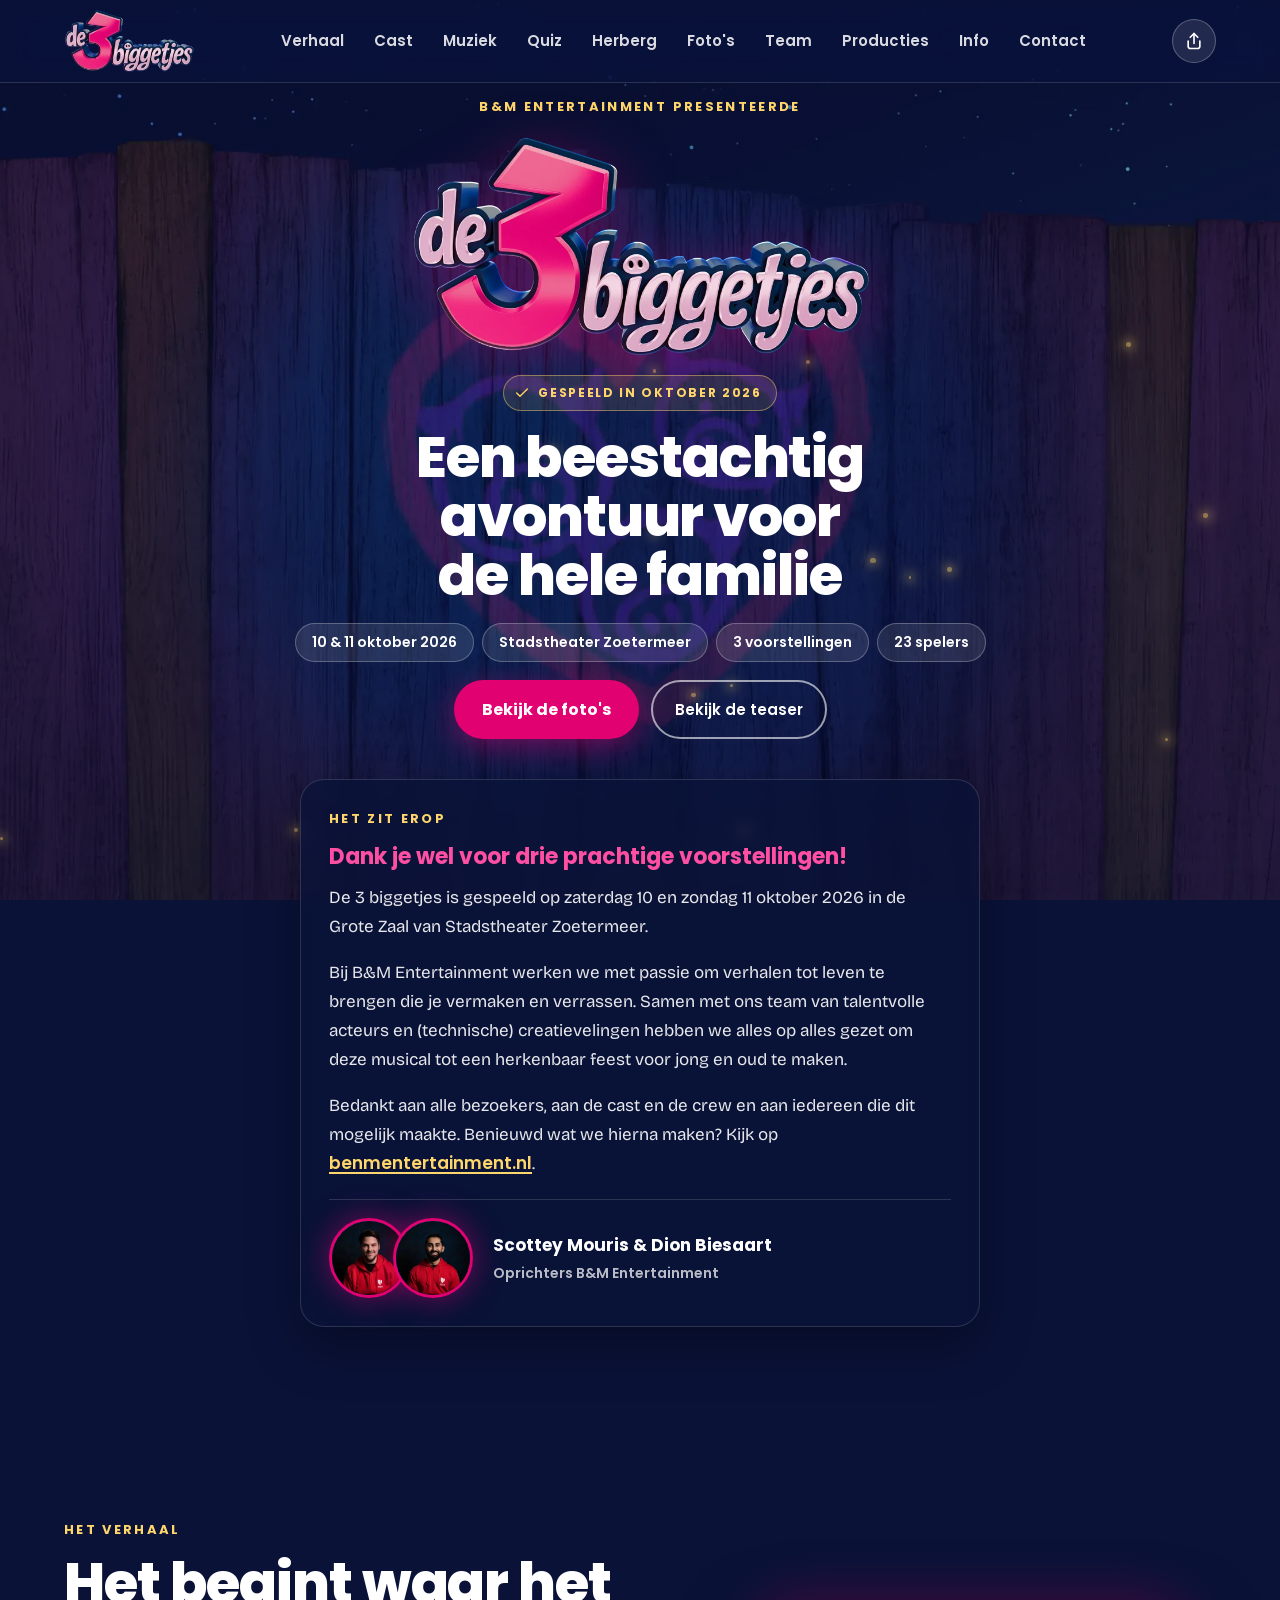
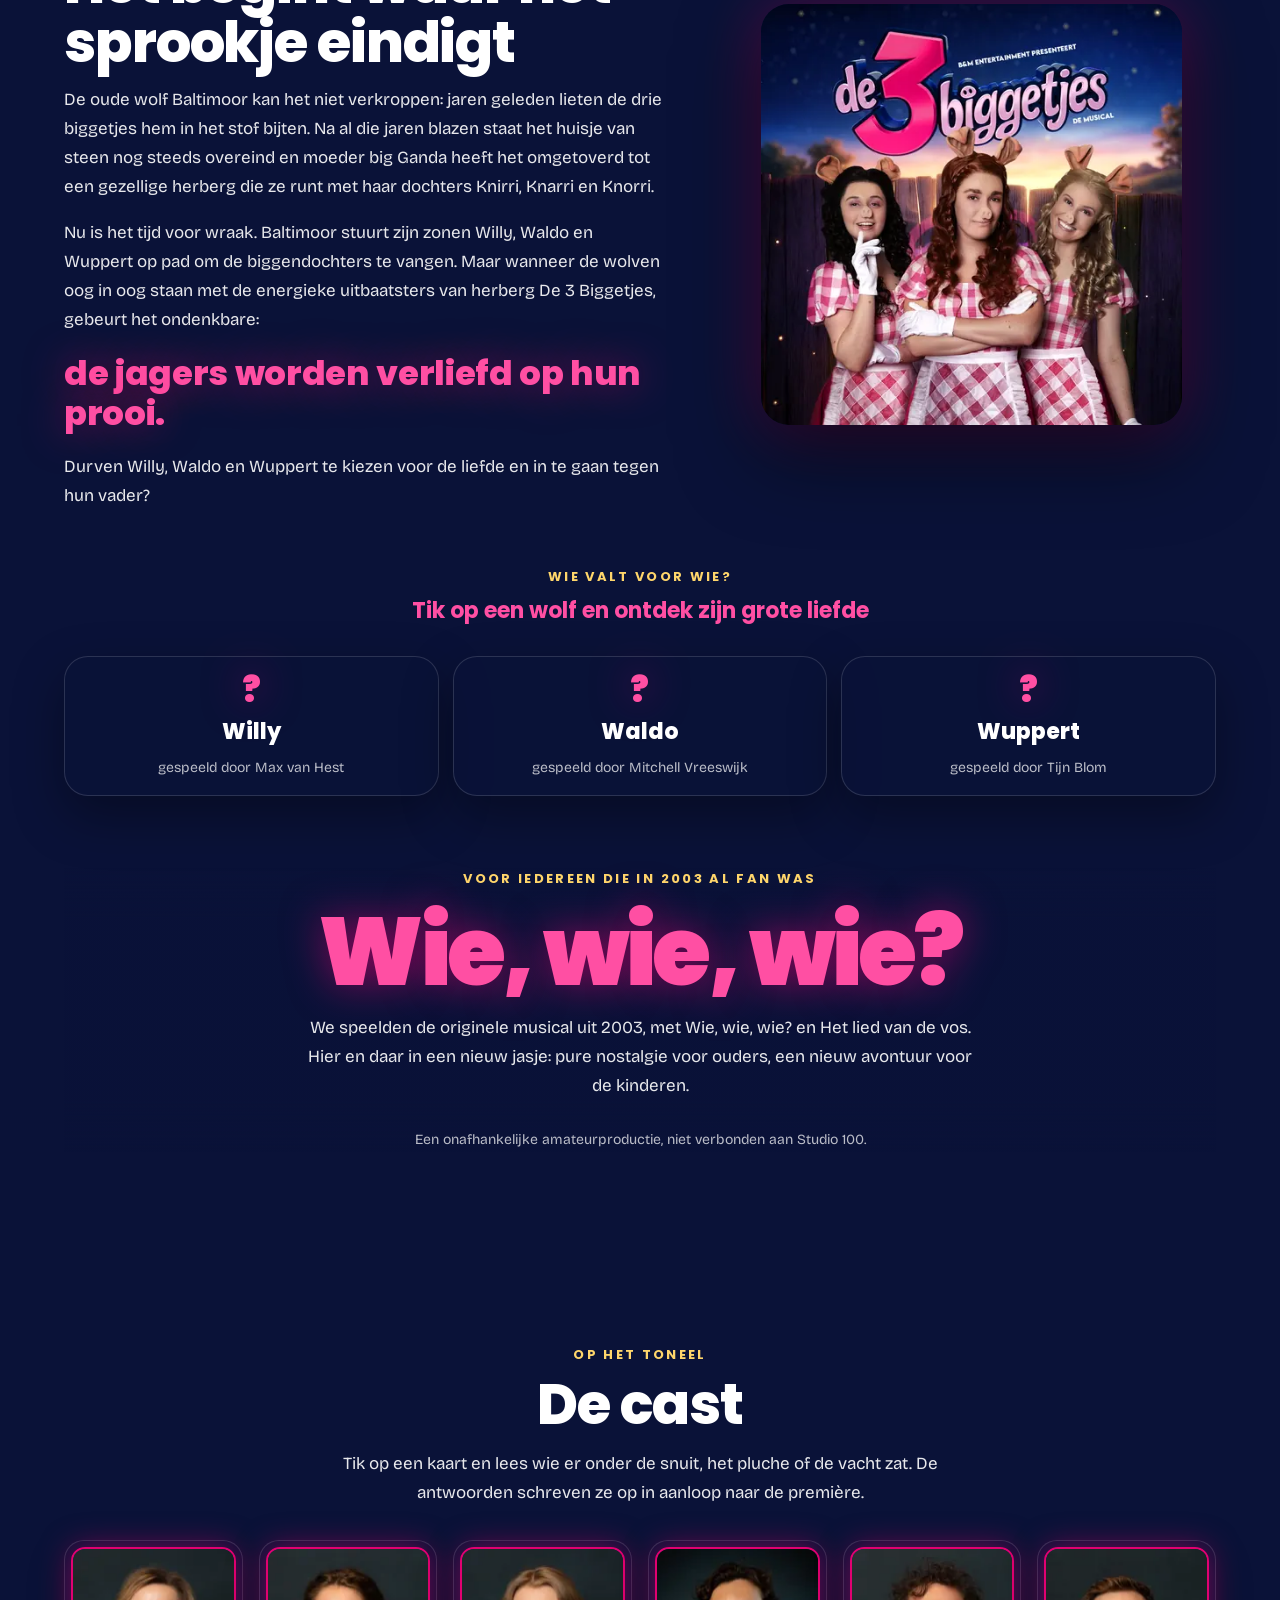
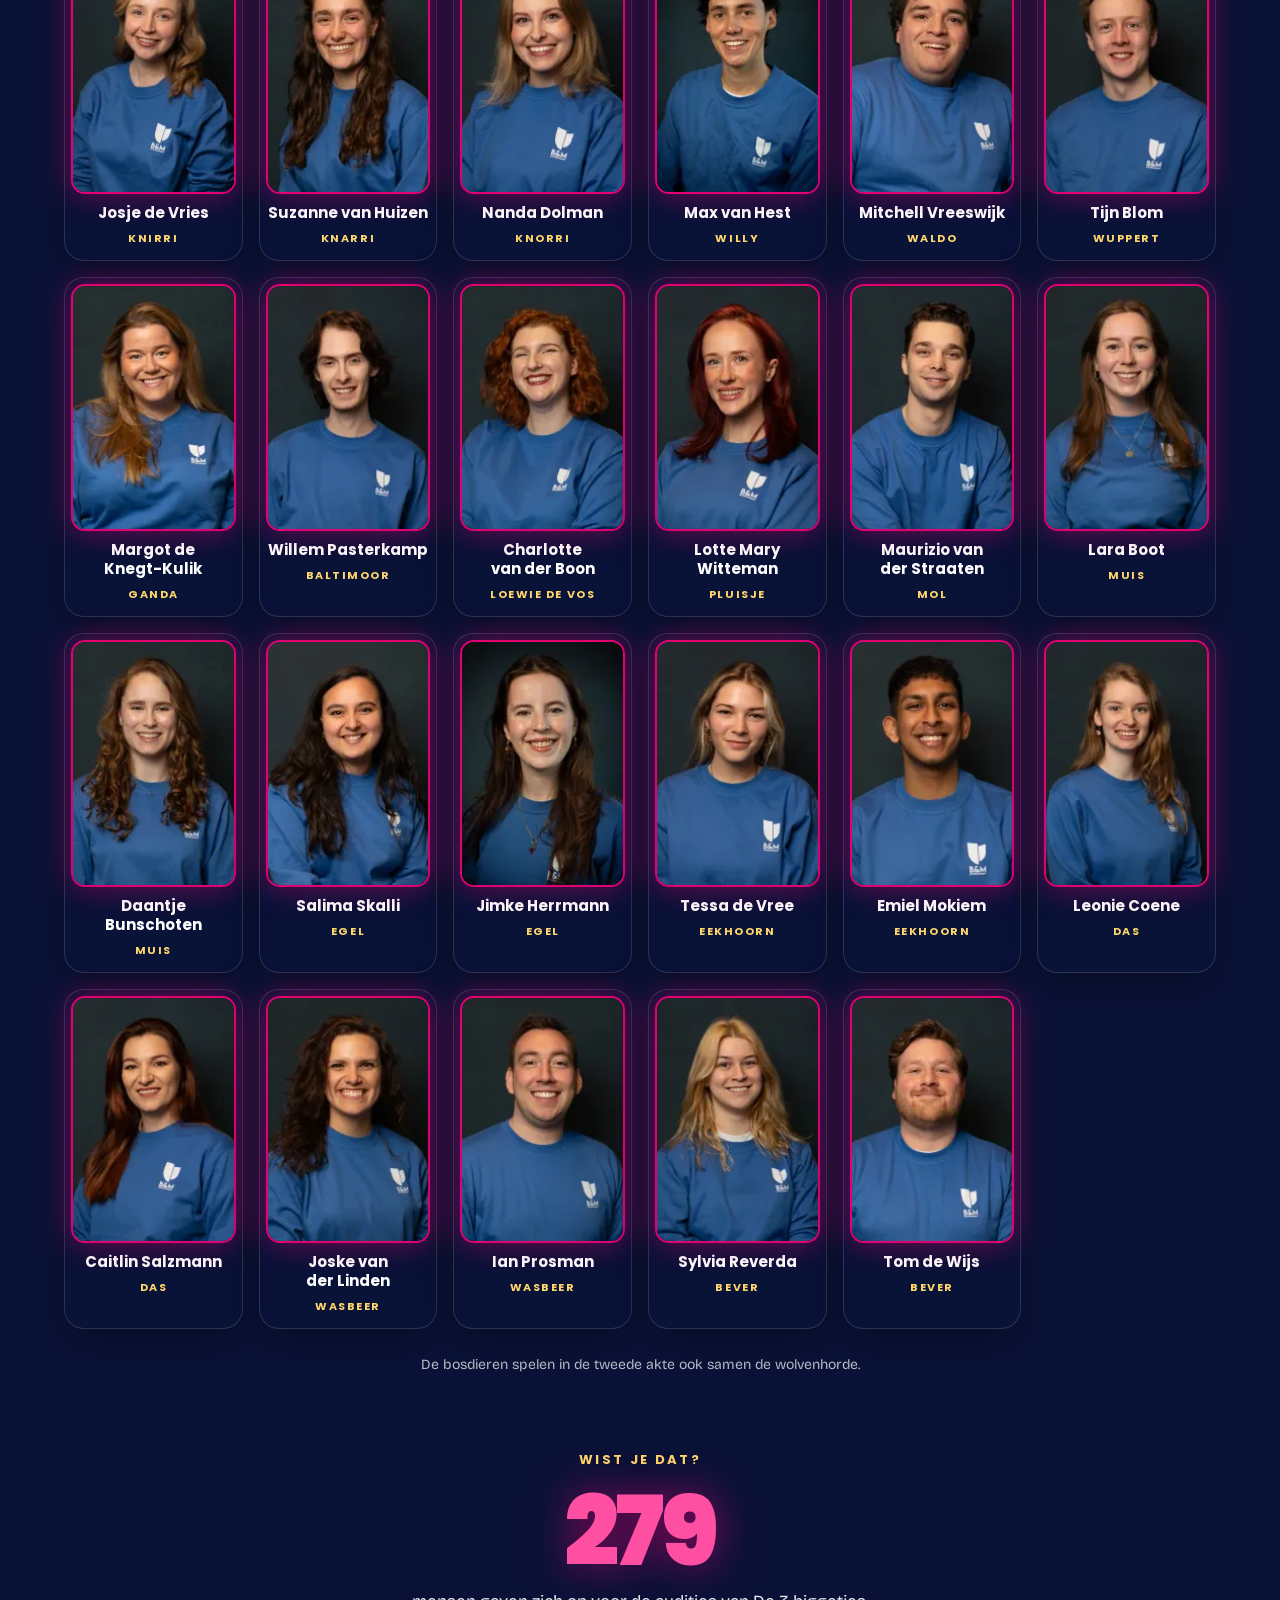
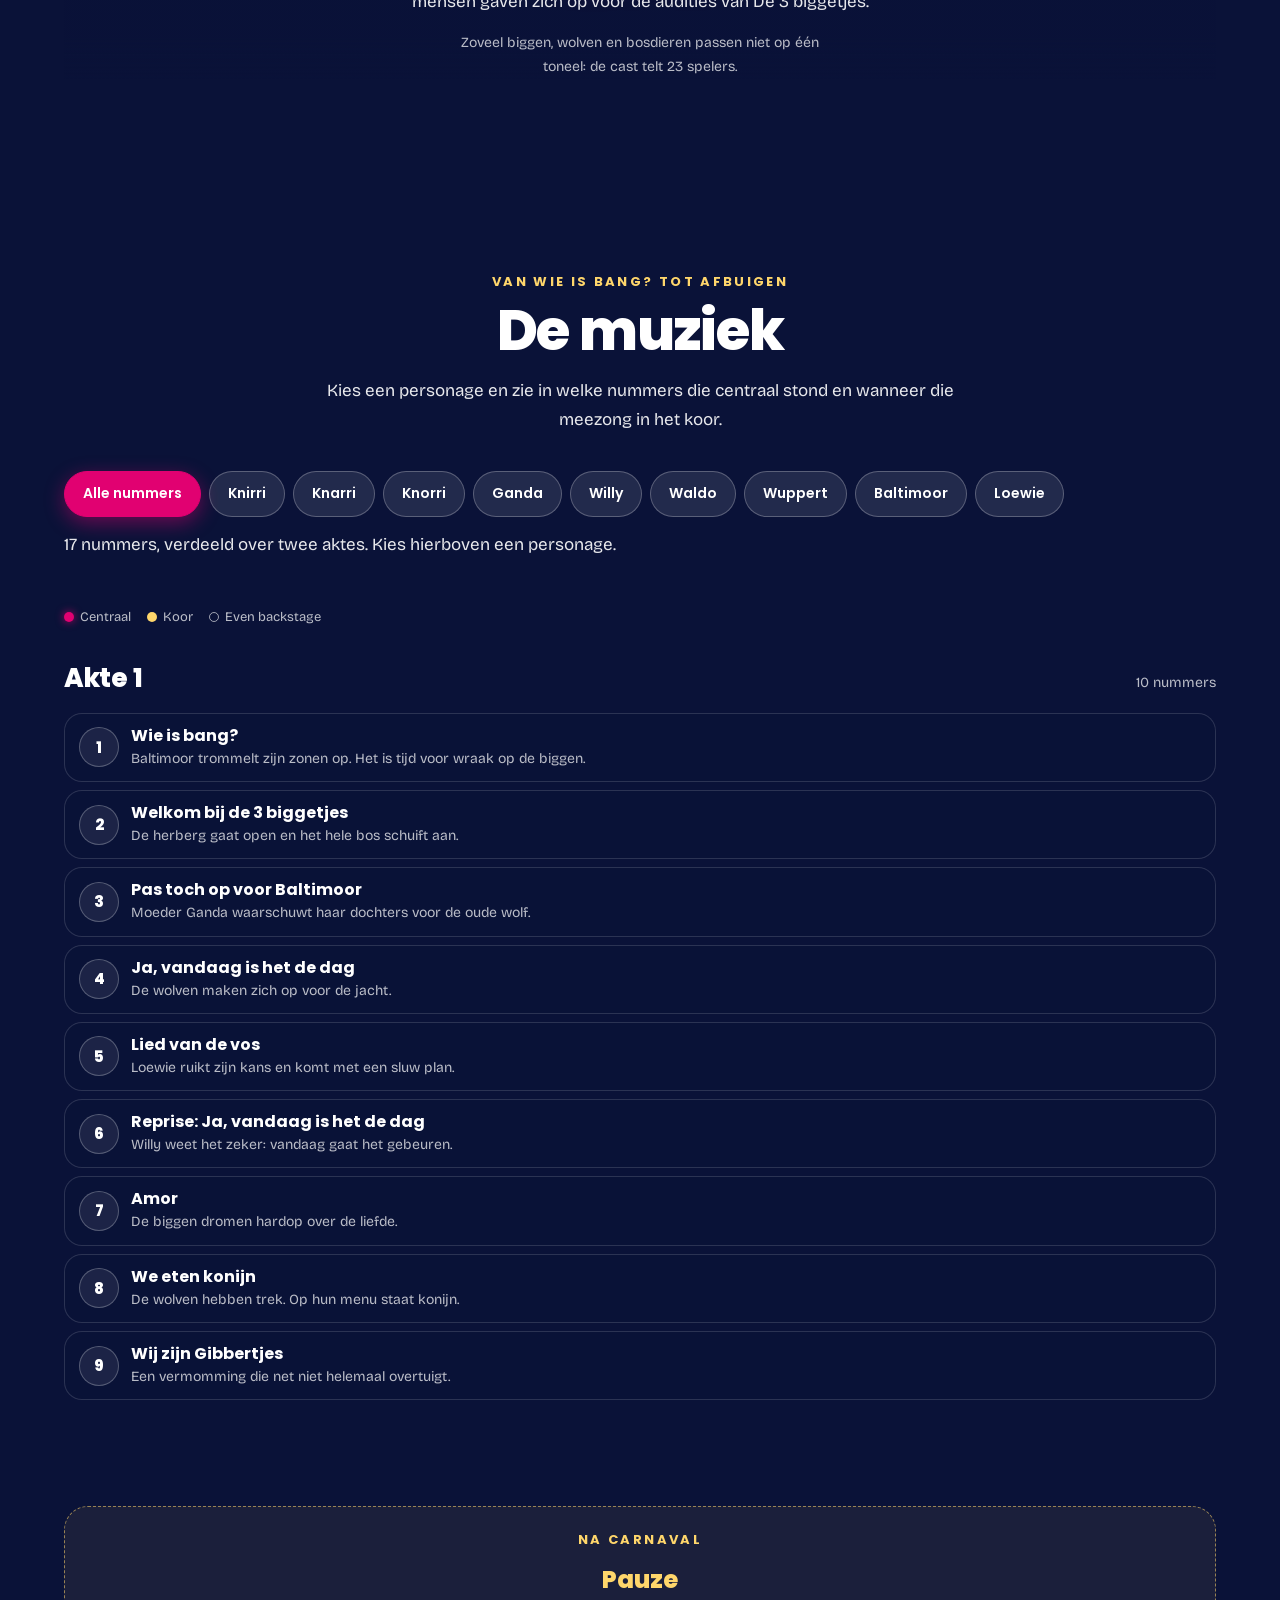
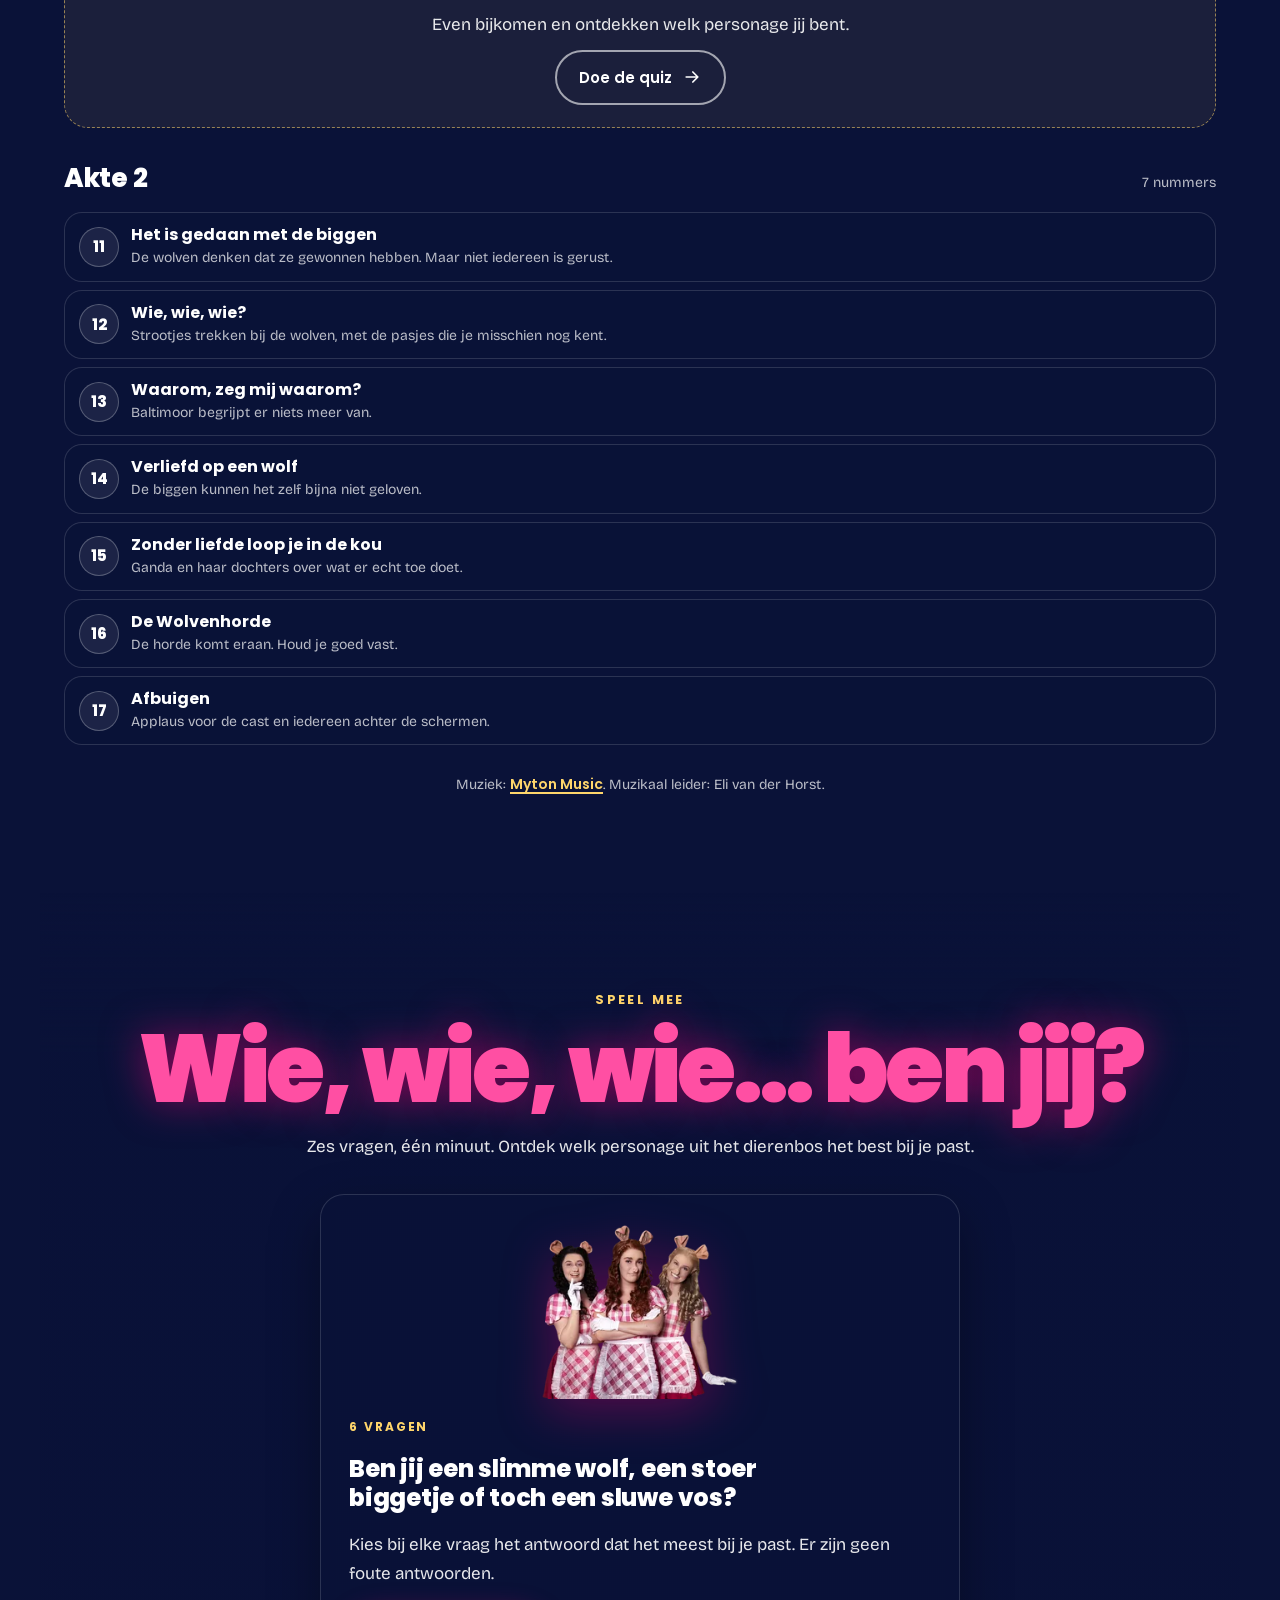
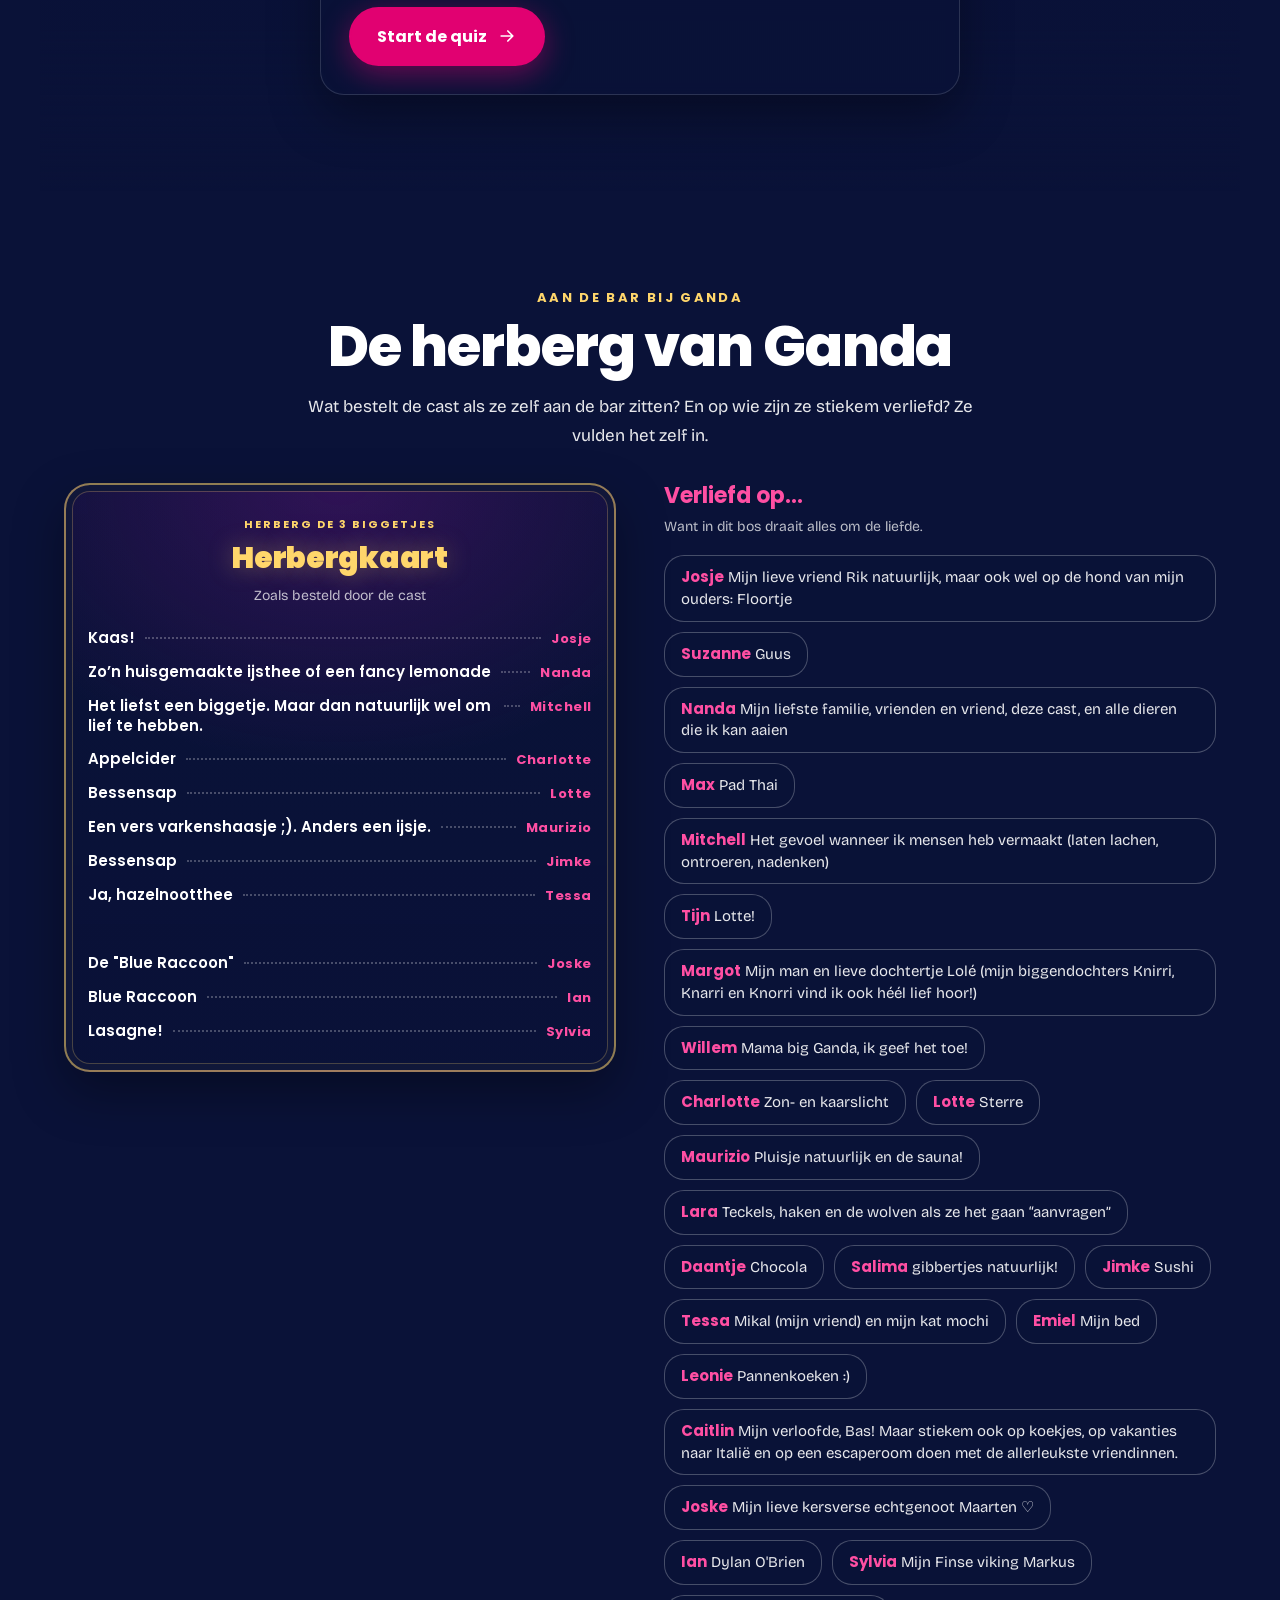
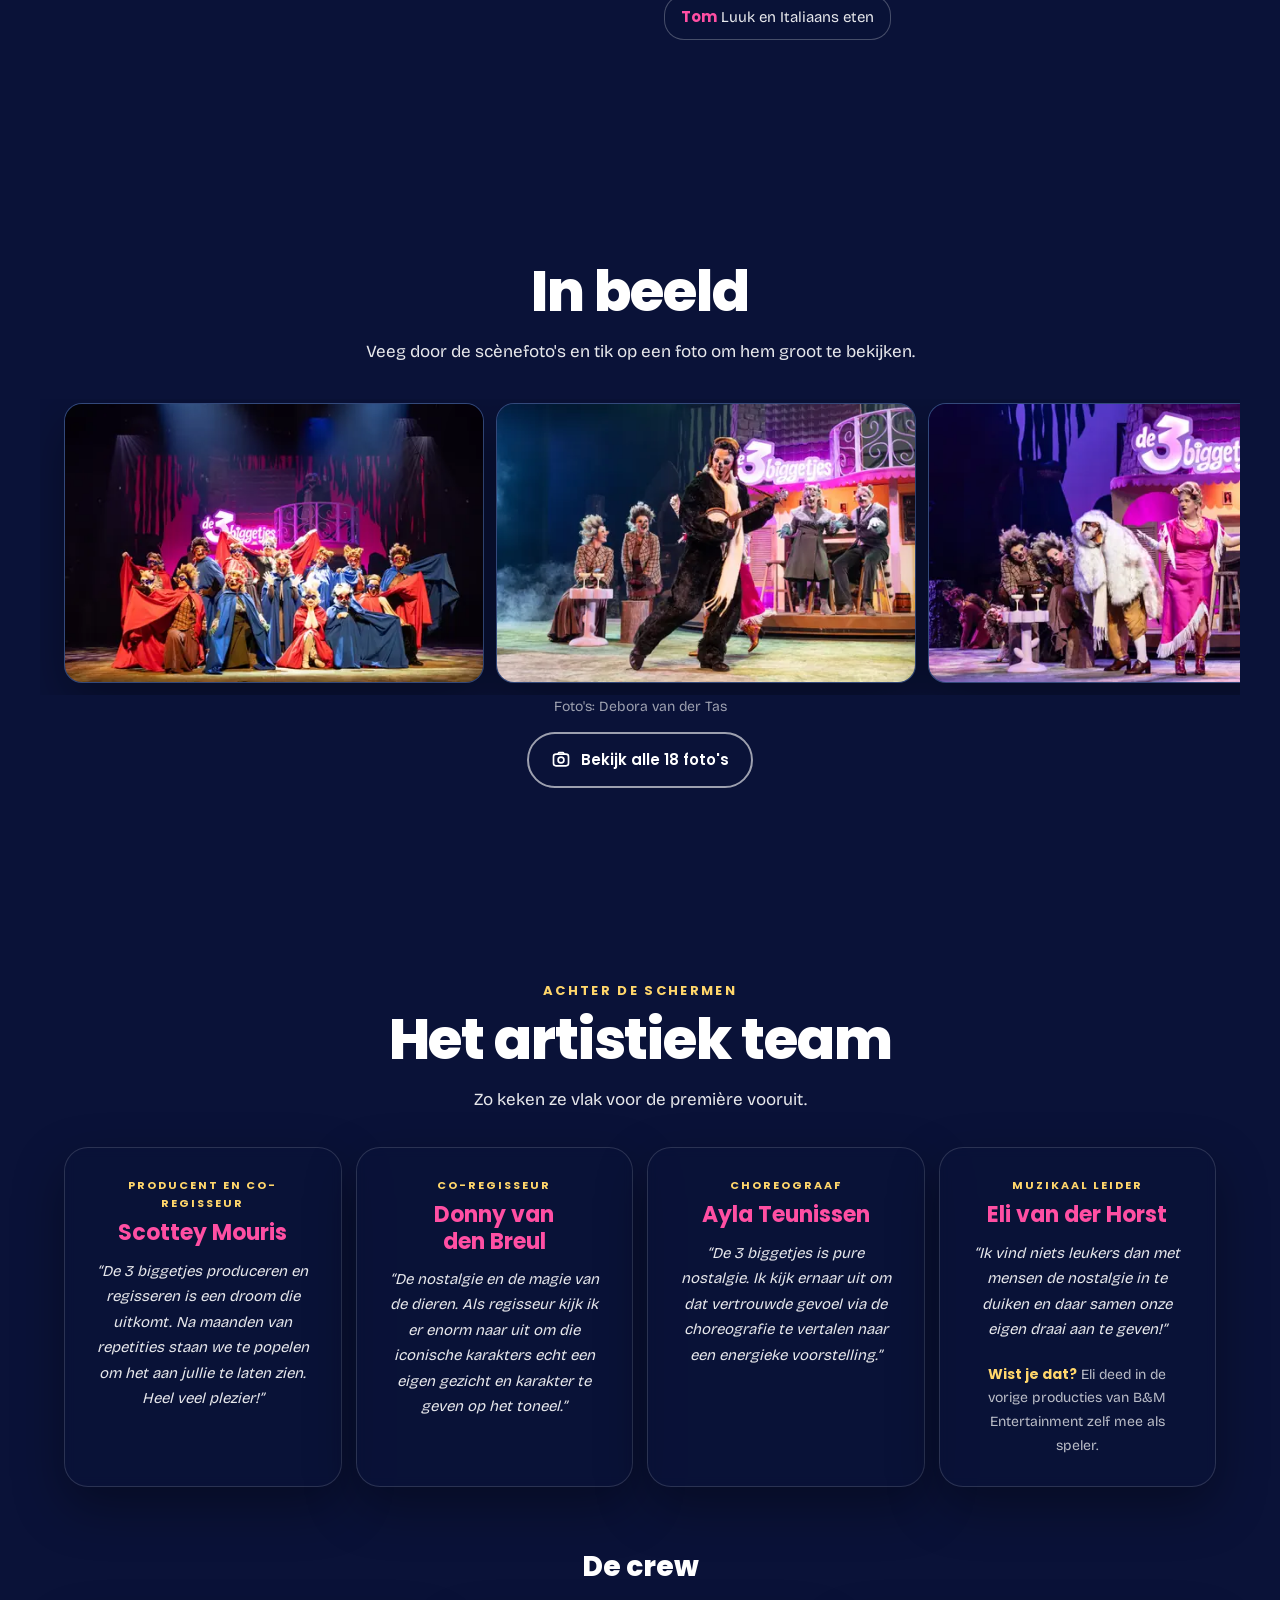
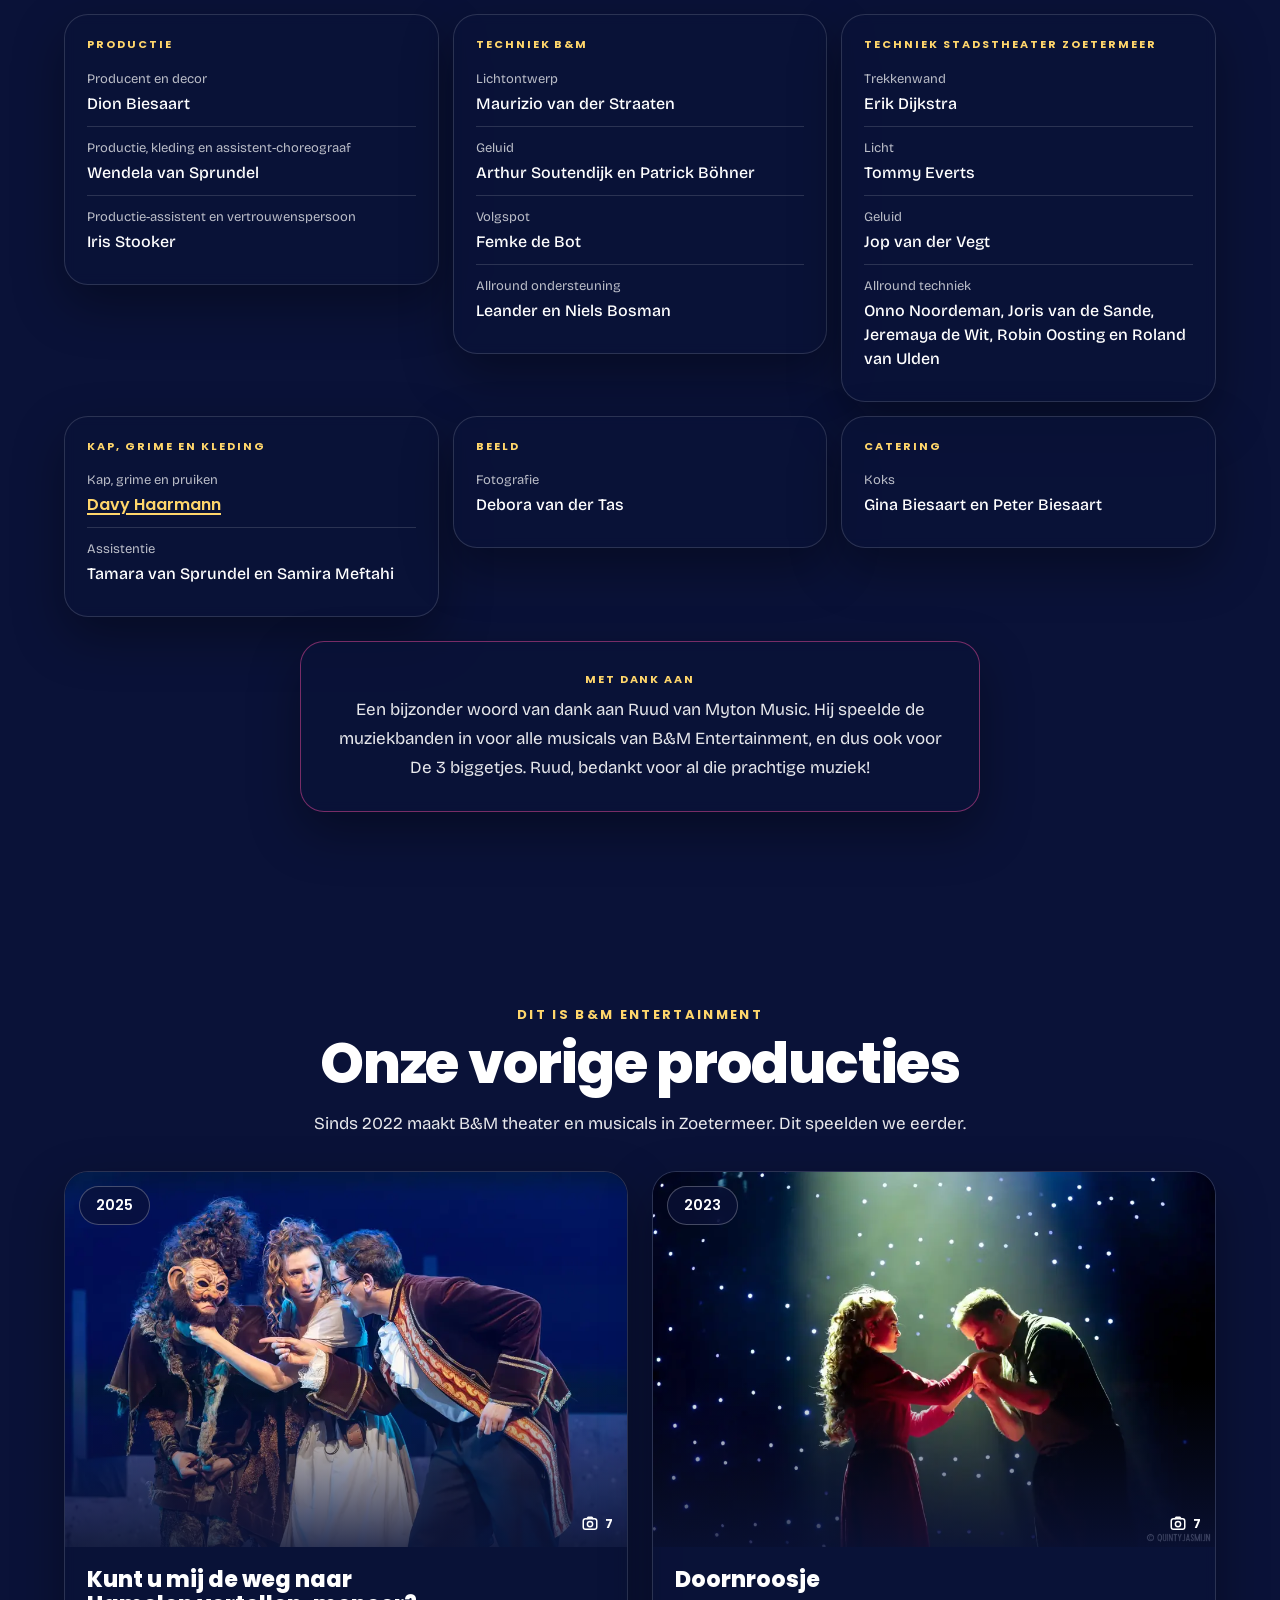
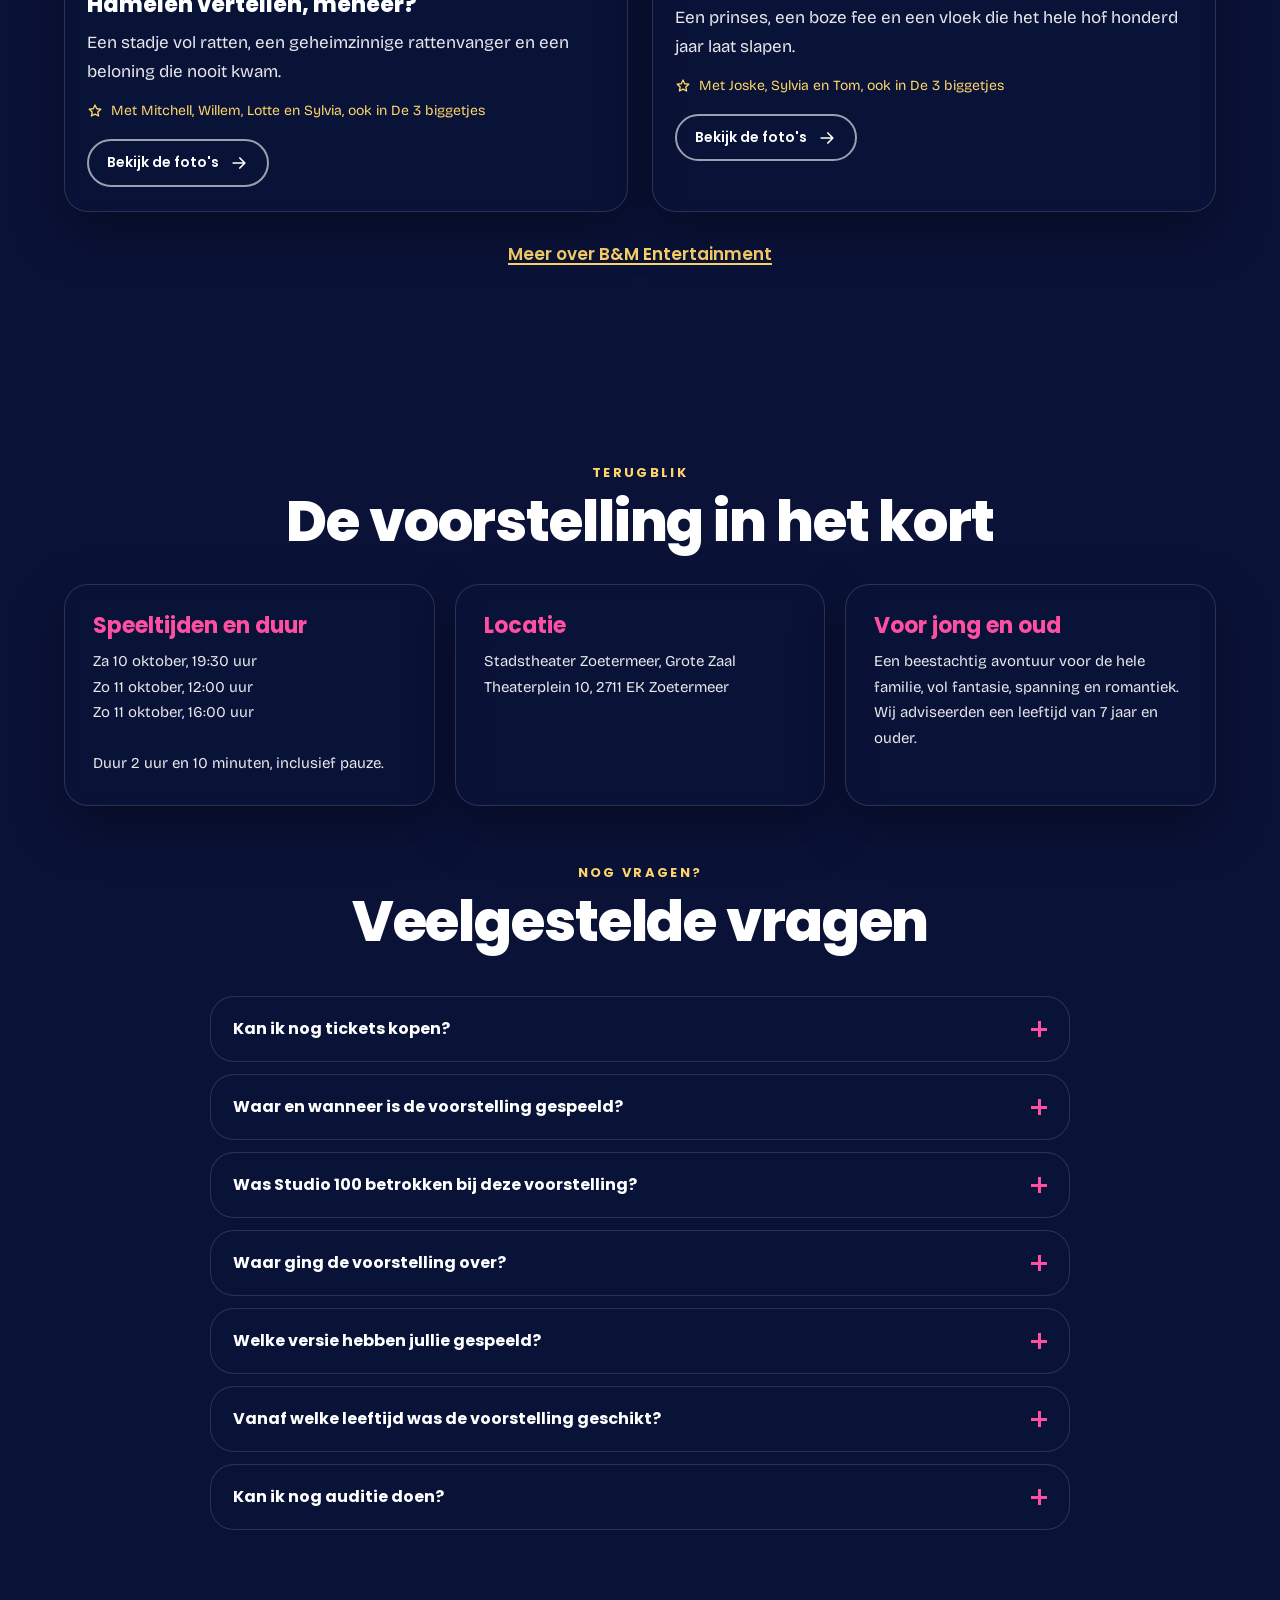
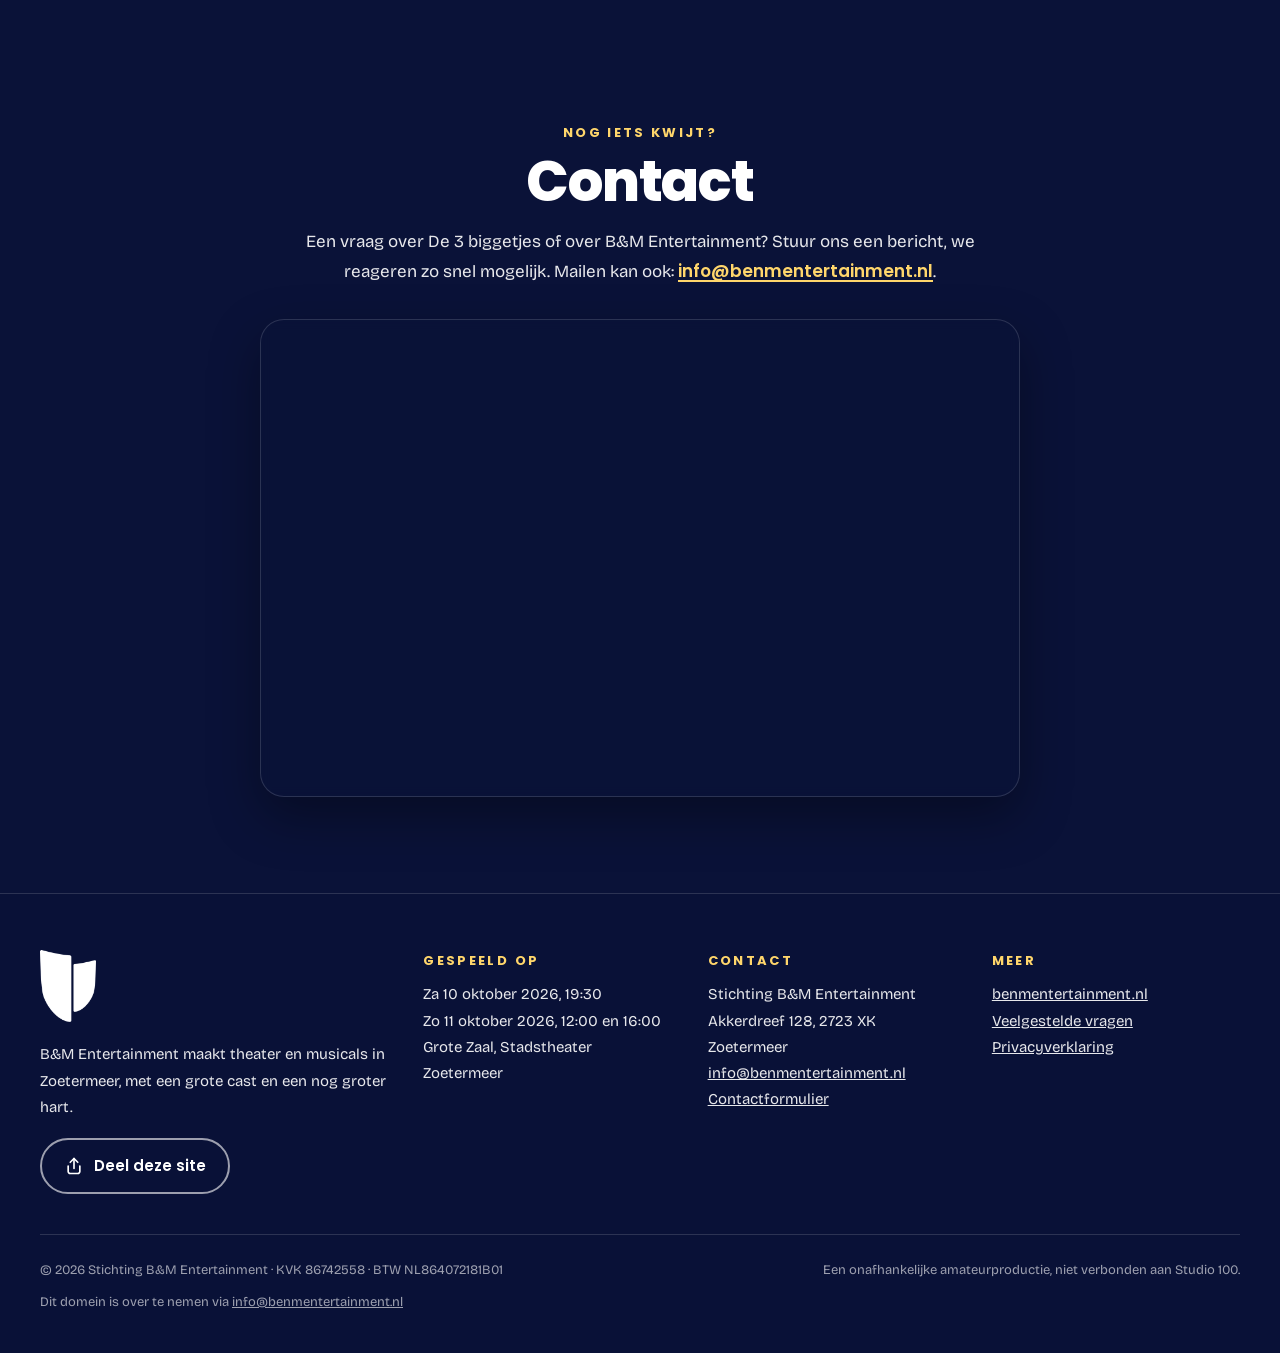
==== commit 7e766b5e: "Maak de site af als terugblik op de gespeelde voorstelling - Hero, welkomstkaart, FAQ en sectietekst" ====
--- a/index.html
+++ b/index.html
@@ -1,4 +1,3 @@
-<!DOCTYPE html><html lang="nl"><head><meta charset="utf-8"><meta name="viewport" content="width=device-width, initial-scale=1, viewport-fit=cover"><title>De 3 biggetjes | Musical door B&amp;M Entertainment</title><meta name="description" content="De 3 biggetjes, een musical van B&amp;M Entertainment: het verhaal, de cast, alle nummers, het team en veelgestelde vragen. Gespeeld op 10 en 11 oktober 2026 in Stadstheater Zoetermeer."><meta name="theme-color" content="#0A1238"><meta name="color-scheme" content="dark"><link rel="canonical" href="https://de3biggetjes.nl/"><link rel="icon" href="/favicon.svg" type="image/svg+xml"><link rel="icon" href="/favicon-32.png" sizes="32x32" type="image/png"><link rel="apple-touch-icon" href="/apple-touch-icon.png"><link rel="manifest" href="/manifest.webmanifest"><meta name="apple-mobile-web-app-capable" content="yes"><meta name="apple-mobile-web-app-status-bar-style" content="black-translucent"><meta name="apple-mobile-web-app-title" content="De 3 biggetjes"><meta property="og:type" content="website"><meta property="og:locale" content="nl_NL"><meta property="og:site_name" content="De 3 biggetjes"><meta property="og:title" content="De 3 biggetjes | Musical door B&amp;M Entertainment"><meta property="og:description" content="De 3 biggetjes, een musical van B&amp;M Entertainment: het verhaal, de cast, alle nummers en het team. Gespeeld op 10 en 11 oktober 2026 in Stadstheater Zoetermeer."><meta property="og:url" content="https://de3biggetjes.nl/"><meta property="og:image" content="https://de3biggetjes.nl/img/og.jpg"><meta property="og:image:width" content="1200"><meta property="og:image:height" content="630"><meta property="og:image:alt" content="De 3 biggetjes, een musical van B&amp;M Entertainment."><meta name="twitter:card" content="summary_large_image"><link rel="preload" href="/fonts/poppins-800.woff2" as="font" type="font/woff2" crossorigin><link rel="preload" href="/fonts/bricolage-grotesque.woff2" as="font" type="font/woff2" crossorigin><link rel="preload" as="image" type="image/webp" imagesrcset="/img/logo-400.webp 400w, /img/logo-800.webp 800w" imagesizes="(min-width: 560px) 460px, 84vw" fetchpriority="high"><style>@font-face{font-family:Poppins;font-style:normal;font-weight:600;font-display:swap;src:url(/fonts/poppins-600.woff2)format("woff2")}@font-face{font-family:Poppins;font-style:normal;font-weight:700;font-display:swap;src:url(/fonts/poppins-700.woff2)format("woff2")}@font-face{font-family:Poppins;font-style:normal;font-weight:800;font-display:swap;src:url(/fonts/poppins-800.woff2)format("woff2")}@font-face{font-family:Poppins;font-style:normal;font-weight:900;font-display:swap;src:url(/fonts/poppins-900.woff2)format("woff2")}@font-face{font-family:Bricolage Grotesque;font-style:normal;font-weight:300 500;font-display:swap;src:url(/fonts/bricolage-grotesque.woff2)format("woff2")}:root{--b3-nacht:#0a1238;--b3-navy:#122b65;--b3-roze:#e10171;--b3-roze-glow:#ff4fa3;--b3-vuurvlieg:#ffd66b;--b3-wit:#fff;--b3-paars:#78148c;--verloop-cast:linear-gradient(140deg, #3c5fb0 0%, var(--b3-navy) 55%, var(--b3-nacht) 100%);--tekst:#ffffffe6;--tekst-zacht:#ffffffb8;--tekst-stil:#fff9;--lijn:#ffffff24;--lijn-sterk:#ffffff40;--vlak:#0a1238c7;--vlak-vol:#0a1238eb;--vlak-licht:#ffffff1a;--header-bg:#0a1238b8;--font-display:"Poppins", ui-rounded, "Segoe UI", system-ui, sans-serif;--font-body:"Bricolage Grotesque", "Segoe UI", system-ui, -apple-system, sans-serif;--fs-eyebrow:13px;--ls-eyebrow:.18em;--fs-h1:clamp(32px, 8.2vw, 56px);--fs-h2:clamp(32px, 7.6vw, 56px);--fs-mega:clamp(52px, 15vw, 96px);--fs-h3:22px;--fs-body:16px;--fs-body-lg:17px;--fs-klein:14px;--lh-body:1.7;--ls-kop:-.02em;--r-kaart:24px;--r-beeld:28px;--r-foto:18px;--r-portret:14px;--r-pil:999px;--schaduw-kaart:0 20px 50px #00000059;--gloed-kaart:0 20px 50px #00000059, 0 0 36px #e1017159;--schaduw-knop:0 8px 30px #e1017173;--schaduw-knop-hover:0 10px 40px #ff4fa3b3;--gloed-tekst:0 0 40px #e1017199;--gloed-foto:0 0 30px #e1017180;--schaduw-poster:0 30px 80px #0000008c, 0 0 60px #e1017159;--sectie-y:64px;--gutter:16px;--max:1200px;--max-tekst:680px;--gap:16px;--ease-uit:cubic-bezier(.16, 1, .3, 1);--ease-veer:cubic-bezier(.34, 1.56, .64, 1);--ease-in-uit:cubic-bezier(.65, 0, .35, 1);--t-snel:.16s;--t-mid:.32s;--t-traag:.7s;--z-header:30;--z-dock:40;--z-sheet:60;--veilig-onder:env(safe-area-inset-bottom,0px);--veilig-boven:env(safe-area-inset-top,0px);color-scheme:dark}@media (width>=768px){:root{--sectie-y:96px;--gutter:24px;--fs-body:17px;--gap:20px}}[hidden]{display:none!important}*,:before,:after{box-sizing:border-box}html{background-color:var(--b3-nacht);-webkit-text-size-adjust:100%;text-size-adjust:100%;scroll-behavior:smooth;scroll-padding-top:calc(var(--veilig-boven) + 76px)}body{min-height:100dvh;font-family:var(--font-body);font-size:var(--fs-body);font-weight:400;line-height:var(--lh-body);color:var(--tekst);-webkit-font-smoothing:antialiased;-webkit-tap-highlight-color:transparent;background:0 0;margin:0;overflow-x:clip}body:before{content:"";z-index:-2;pointer-events:none;background-color:var(--b3-nacht);height:100lvh;transition:filter var(--t-traag) var(--ease-uit);background-image:linear-gradient(#0a123859 0%,#0a12388c 100%),url(/img/achtergrond-1280.webp);background-position:50%;background-repeat:no-repeat;background-size:cover;position:fixed;inset:0}@media (width>=1025px){body:before{background-image:linear-gradient(#0a123859 0%,#0a12388c 100%),url(/img/achtergrond-2560.webp)}}img{max-width:100%;height:auto;display:block}a{color:inherit}button{font:inherit;color:inherit;cursor:pointer;touch-action:manipulation;background:0 0;border:0;padding:0}h1,h2,h3,h4,p,figure,blockquote,dl,dd,ol,ul{margin:0}ol,ul{padding:0;list-style:none}:focus-visible{outline:3px solid var(--b3-vuurvlieg);outline-offset:3px;border-radius:6px}::selection{background:var(--b3-roze);color:var(--b3-wit)}.sr-only{clip:rect(0, 0, 0, 0);white-space:nowrap;border:0;width:1px;height:1px;margin:-1px;padding:0;overflow:hidden;position:absolute!important}.skip{left:12px;top:calc(var(--veilig-boven) + 12px);z-index:100;background:var(--b3-roze);color:var(--b3-wit);font-family:var(--font-display);border-radius:var(--r-pil);padding:10px 18px;font-weight:700;text-decoration:none;position:fixed;transform:translateY(-200%)}.skip:focus{transform:none}.eyebrow{font-family:var(--font-display);font-weight:700;font-size:var(--fs-eyebrow);letter-spacing:var(--ls-eyebrow);text-transform:uppercase;color:var(--b3-vuurvlieg);line-height:1.65}.eyebrow--klein{letter-spacing:.18em;font-size:11px}.h1,.h2{font-family:var(--font-display);color:var(--b3-wit);letter-spacing:var(--ls-kop);text-wrap:balance;font-weight:800;line-height:1.05}.h1{font-size:var(--fs-h1)}.h2{font-size:var(--fs-h2)}.h3{font-family:var(--font-display);font-weight:700;font-size:var(--fs-h3);color:var(--b3-roze-glow);text-wrap:balance;line-height:1.2}.mega{font-family:var(--font-display);font-weight:900;font-size:var(--fs-mega);letter-spacing:-.04em;color:var(--b3-roze-glow);text-shadow:var(--gloed-tekst);text-wrap:balance;line-height:1}.lead{font-size:var(--fs-body-lg);color:var(--tekst);max-width:var(--max-tekst);text-wrap:pretty}.body p+p{margin-top:1em}.klein{font-size:var(--fs-klein);color:var(--tekst-zacht)}.stil{color:var(--tekst-stil);font-size:13px;font-style:italic;font-weight:300}.link-goud{font-family:var(--font-display);color:var(--b3-vuurvlieg);text-underline-offset:3px;font-weight:600;text-decoration:underline 2px}.btn,.btn-ghost{font-family:var(--font-display);border-radius:var(--r-pil);white-space:nowrap;min-height:52px;transition:transform var(--t-snel) var(--ease-uit), box-shadow var(--t-mid) var(--ease-uit), background-color var(--t-snel), border-color var(--t-snel), color var(--t-snel);-webkit-user-select:none;user-select:none;justify-content:center;align-items:center;gap:10px;text-decoration:none;display:inline-flex}.btn{color:var(--b3-wit);border:2px solid var(--b3-roze);background-color:var(--b3-roze);box-shadow:var(--schaduw-knop);padding:14px 26px;font-size:16px;font-weight:700}.btn-ghost{color:var(--b3-wit);background-color:#0000;border:2px solid #fff9;padding:13px 22px;font-size:15px;font-weight:600}@media (hover:hover){.btn:hover{border-color:var(--b3-roze-glow);background-color:var(--b3-roze-glow);box-shadow:var(--schaduw-knop-hover);transform:translateY(-2px)}.btn-ghost:hover{color:var(--b3-vuurvlieg);border-color:var(--b3-vuurvlieg)}}.btn:active,.btn-ghost:active{transition-duration:80ms;transform:scale(.96)}.btn svg,.btn-ghost svg{flex:none;width:20px;height:20px}.knoppen{flex-wrap:wrap;gap:12px;display:flex}.chip{font-family:var(--font-display);color:var(--b3-wit);border-radius:var(--r-pil);border:1px solid var(--lijn-sterk);background-color:var(--vlak-licht);white-space:nowrap;padding:8px 16px;font-size:14px;font-weight:600;line-height:1.5}.chips{flex-wrap:wrap;gap:8px;display:flex}.filter{scroll-snap-type:x proximity;scrollbar-width:none;padding:4px var(--gutter) 8px;margin-inline:calc(var(--gutter) * -1);-webkit-mask-image:linear-gradient(90deg, transparent 0, #000 var(--gutter), #000 calc(100% - 28px), transparent);mask-image:linear-gradient(90deg, transparent 0, #000 var(--gutter), #000 calc(100% - 28px), transparent);gap:8px;display:flex;overflow-x:auto}.filter::-webkit-scrollbar{display:none}.filter button{scroll-snap-align:start;font-family:var(--font-display);border-radius:var(--r-pil);border:1px solid var(--lijn-sterk);background-color:var(--vlak-licht);min-height:44px;color:var(--b3-wit);transition:background-color var(--t-mid) var(--ease-uit), border-color var(--t-mid), box-shadow var(--t-mid), transform var(--t-snel) var(--ease-uit);flex:none;padding:10px 18px;font-size:14px;font-weight:600}.filter button:active{transform:scale(.95)}.filter button[aria-pressed=true]{background-color:var(--b3-roze);border-color:var(--b3-roze);box-shadow:0 6px 20px #e1017173}.filter .aantal{opacity:.7;margin-left:4px;font-weight:600}@media (width>=768px){.filter{flex-wrap:wrap;margin-inline:0;padding-inline:0;overflow:visible;-webkit-mask-image:none;mask-image:none}}.kaart{border-radius:var(--r-kaart);border:1px solid var(--lijn);background-color:var(--vlak);box-shadow:var(--schaduw-kaart);backdrop-filter:blur(6px);transition:border-color var(--t-mid) var(--ease-uit), box-shadow var(--t-mid) var(--ease-uit), transform var(--t-mid) var(--ease-uit);padding:24px}@media (width>=768px){.kaart{padding:28px}}@media (hover:hover){.kaart--hover:hover{box-shadow:var(--gloed-kaart);border-color:#ff4fa399}}.sectie{width:100%;max-width:var(--max);padding:var(--sectie-y) var(--gutter);margin-inline:auto;position:relative}.sectie-kop{text-align:center;flex-direction:column;align-items:center;gap:10px;margin-bottom:32px;display:flex}.sectie-kop .lead{margin-top:6px}.sectie-kop--links{text-align:left;align-items:flex-start}.band{background:linear-gradient(#0a123800 0%,#0a1238d9 18% 82%,#0a123800 100%)}.kop{z-index:var(--z-header);padding-top:var(--veilig-boven);background-color:var(--header-bg);backdrop-filter:blur(14px)saturate(140%);border-bottom:1px solid var(--lijn);transition:transform var(--t-mid) var(--ease-uit), background-color var(--t-mid);position:fixed;inset:0 0 auto}.kop.is-weg{transform:translateY(-100%)}.kop-in{max-width:var(--max);padding:10px var(--gutter);justify-content:space-between;align-items:center;gap:12px;min-height:64px;margin-inline:auto;display:flex}.kop-logo img{width:104px;height:auto}.kop-acties{align-items:center;gap:8px;display:flex}.icoonknop{border-radius:var(--r-pil);border:1px solid var(--lijn-sterk);background-color:var(--vlak-licht);width:44px;height:44px;color:var(--b3-wit);transition:background-color var(--t-mid), border-color var(--t-mid), transform var(--t-snel) var(--ease-uit), color var(--t-mid);place-items:center;display:grid}.icoonknop svg{width:20px;height:20px}.icoonknop:active{transform:scale(.9)}.icoonknop[aria-pressed=true]{background-color:var(--b3-vuurvlieg);border-color:var(--b3-vuurvlieg);color:var(--b3-nacht)}.kop-nav{display:none}@media (width>=1025px){.kop-logo img{width:130px}.kop-nav{gap:22px;display:flex}.kop-nav a{font-family:var(--font-display);color:#ffffffd9;transition:color var(--t-snel);padding:8px 4px;font-size:15px;font-weight:600;text-decoration:none;position:relative}.kop-nav a:after{content:"";background:var(--b3-vuurvlieg);height:2px;transition:transform var(--t-mid) var(--ease-uit);border-radius:2px;position:absolute;bottom:2px;left:4px;right:4px;transform:scaleX(0)}.kop-nav a:hover,.kop-nav a[aria-current=true]{color:var(--b3-vuurvlieg)}.kop-nav a[aria-current=true]:after{transform:scaleX(1)}}.dock{left:50%;bottom:calc(var(--veilig-onder) + 12px);z-index:var(--z-dock);border-radius:var(--r-pil);border:1px solid var(--lijn-sterk);backdrop-filter:blur(16px)saturate(150%);width:min(100% - 24px,560px);transition:transform var(--t-mid) var(--ease-uit), opacity var(--t-mid);background-color:#0a1238d1;position:fixed;transform:translate(-50%);box-shadow:0 12px 40px #00000080}.dock.is-weg{transform:translate(-50%,calc(100% + 24px))}.dock-rail{scrollbar-width:none;scroll-behavior:smooth;gap:2px;padding:6px 0 6px 6px;display:flex;position:relative;overflow-x:auto}.dock-rail:after{content:"";flex:none;width:6px}.dock-rail::-webkit-scrollbar{display:none}.dock a{z-index:1;font-family:var(--font-display);color:#fffc;border-radius:var(--r-pil);min-height:44px;transition:color var(--t-mid) var(--ease-uit);flex:none;align-items:center;padding:10px 15px;font-size:14px;font-weight:600;text-decoration:none;display:flex;position:relative}.dock a[aria-current=true]{color:var(--b3-wit)}.dock-pil{z-index:0;height:calc(100% - 12px);width:var(--w,0px);transform:translateX(var(--x,0px));border-radius:var(--r-pil);background-color:var(--b3-roze);transition:transform .52s var(--ease-veer), width .42s var(--ease-uit);position:absolute;top:6px;left:0;box-shadow:0 4px 18px #e101718c}@media (width>=1025px){.dock{display:none}}.vliegjes{z-index:-1;pointer-events:none;position:fixed;inset:0;overflow:hidden}.vliegje{left:var(--l);top:var(--t);width:var(--s);height:var(--s);background:var(--b3-vuurvlieg);opacity:.5;border-radius:50%;position:absolute;box-shadow:0 0 10px 3px #ffd66ba6,0 0 22px 6px #ffd66b40}@media (prefers-reduced-motion:no-preference){.vliegje{animation:zweef var(--d) ease-in-out var(--dl) infinite alternate, gloei var(--g) ease-in-out var(--dl) infinite}}@keyframes zweef{0%{transform:translate(0,0)}33%{transform:translate3d(var(--dx), calc(var(--dy) * -.6), 0)}66%{transform:translate3d(calc(var(--dx) * -.5), var(--dy), 0)}to{transform:translate3d(calc(var(--dx) * .6), calc(var(--dy) * -1), 0)}}@keyframes gloei{0%,to{opacity:.12}45%{opacity:1}60%{opacity:.85}}.hero{min-height:calc(100svh - 190px);padding-top:calc(var(--veilig-boven) + 96px);text-align:center;flex-direction:column;justify-content:center;align-items:center;gap:18px;padding-bottom:40px;display:flex}.hero-logo{filter:drop-shadow(0 12px 30px #e1017159);width:min(84vw,460px);margin:2px auto 0}.hero-titel{max-width:16ch}.hero-label{border-radius:var(--r-pil);color:var(--b3-vuurvlieg);font-family:var(--font-display);letter-spacing:.14em;text-transform:uppercase;background:#ffd66b1a;border:1px solid #ffd66b73;align-items:center;gap:8px;padding:7px 14px 7px 10px;font-size:12px;font-weight:700;display:inline-flex}.hero-label svg{width:16px;height:16px}@keyframes tik{0%{opacity:0;transform:translateY(40%)}to{opacity:1;transform:none}}.verhaal-grid{align-items:center;gap:40px;display:grid}.verhaal-tekst{gap:14px;display:grid}.poster{border-radius:var(--r-beeld);width:min(86%,440px);box-shadow:var(--schaduw-poster);transition:transform var(--t-traag) var(--ease-veer);margin-inline:auto;transform:rotate(-2.5deg)}.poster:hover{transform:rotate(0)scale(1.02)}@media (width>=900px){.verhaal-grid{grid-template-columns:1.1fr .9fr;gap:64px}}.nadruk{font-family:var(--font-display);letter-spacing:-.01em;color:var(--b3-roze-glow);text-shadow:var(--gloed-tekst);margin:6px 0;font-size:clamp(24px,6vw,34px);font-weight:800;line-height:1.15}.koppels{margin-top:56px}.koppels-rij{perspective:1200px;grid-template-columns:1fr;gap:14px;display:grid}@media (width>=640px){.koppels-rij{grid-template-columns:repeat(3,1fr)}.draai{min-height:210px}}.draai{border-radius:var(--r-kaart);text-align:center;perspective:1000px;width:100%;min-height:140px;display:block;position:relative}.draai-binnen{transform-style:preserve-3d;transition:transform .8s var(--ease-veer);position:absolute;inset:0}.draai[aria-pressed=true] .draai-binnen{transform:rotateY(180deg)}.draai:active .draai-binnen{scale:.97}.draai-kant{border-radius:var(--r-kaart);border:1px solid var(--lijn);background-color:var(--vlak);box-shadow:var(--schaduw-kaart);-webkit-backface-visibility:hidden;backface-visibility:hidden;align-content:center;place-items:center;gap:6px;padding:18px;display:grid;position:absolute;inset:0}.draai-voor .vraagteken{font-family:var(--font-display);color:var(--b3-roze-glow);text-shadow:var(--gloed-tekst);font-size:34px;font-weight:900;line-height:1}.draai-achter{box-shadow:var(--gloed-kaart);background:linear-gradient(135deg, #e1017152, #78148c66), var(--vlak);border-color:#ff4fa399;transform:rotateY(180deg)}.koppel-fotos{justify-content:center;align-items:center;gap:8px;display:flex}.koppel-fotos .avatar{--maat:44px;border-width:2px}@media (width<=639px){.draai-achter{text-align:left;grid-template-columns:auto 1fr;justify-items:start;gap:4px 16px;padding:16px 20px}.draai-achter .koppel-fotos{grid-row:1/span 2}.draai-achter .koppel-namen{align-self:end}.draai-achter .klein{align-self:start}}@media (width>=640px){.koppel-fotos{gap:12px}.koppel-fotos .avatar{--maat:52px}}.draai-achter .koppel-namen{font-size:18px}.koppel-namen{font-family:var(--font-display);color:var(--b3-wit);align-items:center;gap:10px;font-size:22px;font-weight:800;display:flex}.koppel-namen svg{width:22px;height:22px;color:var(--b3-roze-glow)}.draai[aria-pressed=true] .koppel-namen svg{animation:hartslag 1.2s var(--ease-in-uit) .6s infinite}@keyframes hartslag{0%,to{transform:scale(1)}15%{transform:scale(1.3)}30%{transform:scale(1)}45%{transform:scale(1.18)}}.nostalgie,.weetje{text-align:center;justify-items:center;gap:14px;margin-top:72px;display:grid}.nostalgie .lead,.weetje .lead{margin-inline:auto}.weetje-feit{justify-items:center;gap:8px;display:grid}.weetje .mega{font-variant-numeric:tabular-nums}.weetje .klein{max-width:44ch}.avatar{--maat:84px;width:var(--maat);aspect-ratio:2/3;border-radius:var(--r-portret);font-family:var(--font-display);font-weight:800;font-size:calc(var(--maat) * .34);letter-spacing:-.02em;color:var(--b3-wit);background:linear-gradient(140deg, var(--b3-navy), var(--b3-nacht));border:3px solid #ffffffb3;flex:none;place-items:center;display:grid;position:relative;overflow:hidden}.avatar img{object-fit:cover;width:100%;height:100%}.avatar--hoofd{border:4px solid var(--b3-roze);box-shadow:var(--gloed-foto)}.avatar--cast{background:var(--verloop-cast)}.cast-grid{grid-template-columns:repeat(3,minmax(0,1fr));gap:10px;margin-top:8px;display:grid}@media (width<=359px){.cast-grid{grid-template-columns:repeat(2,minmax(0,1fr))}}@media (width>=600px){.cast-grid{grid-template-columns:repeat(4,minmax(0,1fr));gap:16px}}@media (width>=1000px){.cast-grid{grid-template-columns:repeat(6,minmax(0,1fr))}}.persoon{text-align:center;border:1px solid var(--lijn);background-color:var(--vlak);transition:border-color var(--t-mid) var(--ease-uit), box-shadow var(--t-mid) var(--ease-uit), transform var(--t-mid) var(--ease-uit);border-radius:20px;flex-direction:column;align-items:center;gap:8px;width:100%;min-height:100%;padding:6px 6px 14px;display:flex;position:relative;box-shadow:0 14px 36px #0000004d}.persoon:active{transform:scale(.97)}@media (hover:hover){.persoon:hover{box-shadow:var(--gloed-kaart);border-color:#ff4fa399;transform:translateY(-4px)}}.persoon-item{display:flex}.persoon .avatar{border-radius:var(--r-portret);border-width:2px;width:100%;margin-bottom:2px;font-size:28px}.persoon-naam{font-family:var(--font-display);color:var(--b3-wit);text-wrap:balance;font-size:14px;font-weight:700;line-height:1.25}.persoon .eyebrow{letter-spacing:.14em;font-size:11px;line-height:1.4}@media (width>=600px){.persoon .avatar{font-size:34px}.persoon-naam{font-size:15px}}.cast-noot{text-align:center;color:var(--tekst-zacht);font-size:var(--fs-klein);margin-top:24px;max-width:60ch;margin-inline:auto}.sheet{border:1px solid var(--lijn-sterk);width:100%;max-width:100%;max-height:min(92dvh,92vh);color:var(--tekst);overscroll-behavior:contain;background:linear-gradient(#122b65fa,#0a1238fc 40%);border-bottom:0;border-radius:28px 28px 0 0;flex-direction:column;margin:0;padding:0;display:flex;position:fixed;inset:auto 0 0;overflow:hidden;box-shadow:0 -20px 60px #00000080}html.sheet-open{overflow:hidden}.sheet:not([open]){display:none}.sheet::backdrop{backdrop-filter:blur(4px);background:#05091c99}.sheet[open]{animation:sheet-op .52s var(--ease-uit)}.sheet[open]::backdrop{animation:vervaag-in .4s var(--ease-uit)}.sheet.sluit{animation:sheet-neer .3s var(--ease-in-uit) forwards}.sheet.sluit::backdrop{animation:vervaag-uit .3s var(--ease-in-uit) forwards}.sheet.sleept{transition:none;animation:none}@keyframes sheet-op{0%{transform:translateY(100%)}to{transform:translateY(0)}}@keyframes sheet-neer{0%{transform:translateY(var(--sleep,0px))}to{transform:translateY(100%)}}@keyframes vervaag-in{0%{opacity:0}}@keyframes vervaag-uit{to{opacity:0}}@media (width>=720px){.sheet{border-bottom:1px solid var(--lijn-sterk);border-radius:28px;width:min(92vw,560px);max-height:86vh;margin:auto;inset:0}.sheet[open]{animation:sheet-pop .46s var(--ease-veer)}.sheet.sluit{animation:sheet-weg .24s var(--ease-in-uit) forwards}@keyframes sheet-pop{0%{opacity:0;transform:translateY(24px)scale(.94)}}@keyframes sheet-weg{to{opacity:0;transform:translateY(16px)scale(.96)}}}.sheet-greep{cursor:grab;touch-action:none;flex:none;place-items:center;padding:10px 0 2px;display:grid}.sheet-greep span{background:#ffffff59;border-radius:3px;width:44px;height:5px}.sheet-sluit{z-index:2;position:absolute;top:12px;right:12px}.sheet-inhoud{overscroll-behavior:contain;padding:8px 22px calc(var(--veilig-onder) + 24px);-webkit-overflow-scrolling:touch;flex:1;overflow-y:auto}.sheet-kop{touch-action:none;align-items:center;gap:16px;padding:8px 48px 18px 0;display:flex}.sheet-kop .avatar{--maat:96px}.sheet-kop h3{font-family:var(--font-display);color:var(--b3-wit);letter-spacing:-.01em;font-size:24px;font-weight:800;line-height:1.15}.sheet-rolomschrijving{color:var(--tekst-zacht);font-size:var(--fs-klein);margin-top:4px;line-height:1.4}.antwoorden{gap:14px;display:grid}.antwoorden dt{font-family:var(--font-display);letter-spacing:.16em;text-transform:uppercase;color:var(--b3-roze-glow);font-size:11px;font-weight:700}.antwoorden dd{color:var(--tekst);margin-top:2px}.citaat{font-style:italic;font-size:var(--fs-body-lg);color:var(--b3-wit);background:linear-gradient(135deg,#e1017138,#78148c38);border:1px solid #ff4fa359;border-radius:20px;margin-top:20px;padding:20px 20px 20px 22px;position:relative}.citaat:before{content:"“";font-family:var(--font-display);color:var(--b3-roze-glow);text-shadow:var(--gloed-tekst);font-size:56px;font-style:normal;font-weight:900;line-height:1;position:absolute;top:-18px;left:14px}.sheet-nummers{border:1px solid var(--lijn);background:#ffffff0f;border-radius:18px;flex-wrap:wrap;justify-content:space-between;align-items:center;gap:12px;margin-top:20px;padding:14px 16px;display:flex}.sheet-nummers p{font-size:var(--fs-klein)}.sheet-nummers b{color:var(--b3-wit);font-family:var(--font-display)}.sheet-voet{justify-content:space-between;gap:10px;margin-top:22px;display:flex}.sheet-voet .btn-ghost{min-height:46px;padding:10px 16px;font-size:14px}.muziek-samenvatting{min-height:3.4em;font-size:var(--fs-body);color:var(--tekst);margin:6px 0 18px}.muziek-samenvatting b{font-family:var(--font-display);color:var(--b3-wit)}.legenda{color:var(--tekst-zacht);flex-wrap:wrap;gap:8px 16px;margin-bottom:12px;font-size:13px;display:flex}.legenda span{align-items:center;gap:6px;display:inline-flex}.akte-kop{justify-content:space-between;align-items:baseline;gap:12px;margin:28px 0 12px;display:flex}.akte-kop h3{font-family:var(--font-display);color:var(--b3-wit);letter-spacing:-.01em;font-size:26px;font-weight:800}.nummers{gap:8px;display:grid}.nummer{border:1px solid var(--lijn);background-color:var(--vlak);transition:opacity .38s var(--ease-uit), border-color .38s var(--ease-uit), transform .38s var(--ease-uit), background-color .38s;border-radius:18px;grid-template-columns:40px 1fr auto;align-items:center;gap:12px;padding:12px 14px;display:grid}.nummer-nr{width:40px;height:40px;font-family:var(--font-display);color:var(--b3-wit);border:1px solid var(--lijn-sterk);background:#ffffff14;border-radius:50%;place-items:center;font-size:15px;font-weight:800;transition:background-color .38s,border-color .38s,box-shadow .38s;display:grid}.nummer-titel{font-family:var(--font-display);color:var(--b3-wit);font-size:16px;font-weight:700;line-height:1.25}.nummer-omschrijving{font-family:var(--font-body);color:var(--tekst-zacht);margin-top:3px;font-size:14px;font-weight:400;line-height:1.45;display:block}.badge{font-family:var(--font-display);letter-spacing:.08em;text-transform:uppercase;border-radius:var(--r-pil);white-space:nowrap;padding:5px 10px;font-size:11px;font-weight:700}.badge[hidden]{display:none}.badge--x{background:var(--b3-roze);color:var(--b3-wit);box-shadow:0 0 16px #e1017199}.badge--k{background:var(--b3-vuurvlieg);color:var(--b3-nacht)}.badge.pop{animation:pop .46s var(--ease-veer) backwards;animation-delay:calc(var(--i,0) * 28ms)}@keyframes pop{0%{opacity:0;transform:scale(.4)}}.punt{border-radius:50%;width:10px;height:10px;display:inline-block}.punt--x{background:var(--b3-roze);box-shadow:0 0 8px #e10171cc}.punt--k{background:var(--b3-vuurvlieg)}.punt--leeg{border:1px solid var(--tekst-stil)}.nummers[data-actief] .nummer[data-status=""]{opacity:.38}.nummers[data-actief] .nummer[data-status=x]{background-color:#3c0a4699;border-color:#ff4fa38c}.nummers[data-actief] .nummer[data-status=x] .nummer-nr{background:var(--b3-roze);border-color:var(--b3-roze);box-shadow:0 0 16px #e1017199}.pauze{border-radius:var(--r-kaart);text-align:center;background:#ffd66b12;border:1px dashed #ffd66b8c;justify-items:center;gap:10px;margin:28px 0 0;padding:22px;display:grid}.pauze h3{font-family:var(--font-display);color:var(--b3-vuurvlieg);font-size:24px;font-weight:800}.muziek-band{text-align:center;margin-top:28px}.quiz{max-width:640px;margin-inline:auto}.quiz-kaart{align-content:start;gap:18px;min-height:420px;display:grid;position:relative;overflow:hidden}.quiz-stap[hidden]{display:none}.quiz-stap{gap:18px;display:grid}.quiz-stap.in{animation:quiz-in .52s var(--ease-uit)}.quiz-stap.uit{animation:quiz-uit .26s var(--ease-in-uit) forwards}@keyframes quiz-in{0%{opacity:0;transform:translate(40px)}}@keyframes quiz-uit{to{opacity:0;transform:translate(-40px)}}.quiz-biggen{filter:drop-shadow(0 12px 24px #e1017159);width:200px;margin:-6px auto 0}@media (prefers-reduced-motion:no-preference){.quiz-biggen{animation:4s ease-in-out infinite dobber}}.quiz-voortgang{background:#ffffff1f;border-radius:3px;height:6px;overflow:hidden}.quiz-voortgang span{height:100%;width:var(--p,0%);background:linear-gradient(90deg, var(--b3-roze), var(--b3-roze-glow));border-radius:inherit;transition:width .52s var(--ease-uit);display:block;box-shadow:0 0 12px #ff4fa3b3}.quiz-vraag{font-family:var(--font-display);color:var(--b3-wit);letter-spacing:-.01em;text-wrap:balance;font-size:24px;font-weight:800;line-height:1.2}.quiz-opties{gap:10px;display:grid}.quiz-optie{text-align:left;border:1px solid var(--lijn-sterk);width:100%;min-height:56px;font-family:var(--font-display);color:var(--b3-wit);transition:background-color var(--t-mid) var(--ease-uit), border-color var(--t-mid), transform var(--t-snel) var(--ease-uit);background:#ffffff0f;border-radius:18px;padding:14px 18px;font-size:15px;font-weight:600;line-height:1.35}@media (hover:hover){.quiz-optie:hover{background:#e1017124;border-color:#ff4fa3b3}}.quiz-optie:active{transform:scale(.98)}.quiz-optie.gekozen{background:var(--b3-roze);border-color:var(--b3-roze);box-shadow:var(--schaduw-knop)}.quiz-teller{font-family:var(--font-display);letter-spacing:.16em;text-transform:uppercase;color:var(--b3-vuurvlieg);font-size:12px;font-weight:700}.uitslag{text-align:center;justify-items:center}.uitslag-avatar{position:relative}.uitslag .avatar{--maat:128px}.uitslag-titel{font-family:var(--font-display);letter-spacing:-.03em;color:var(--b3-roze-glow);text-shadow:var(--gloed-tekst);font-size:clamp(34px,9vw,52px);font-weight:900;line-height:1.05}.uitslag .knoppen{justify-content:center}.vonken{pointer-events:none;width:0;height:0;position:absolute;inset:50% auto auto 50%}.vonk{background:var(--c,var(--b3-vuurvlieg));width:10px;height:10px;box-shadow:0 0 12px var(--c,var(--b3-vuurvlieg));opacity:0;border-radius:50%;margin:-5px;position:absolute}.vonken.knal .vonk{animation:vonk 1.1s var(--ease-uit) forwards;animation-delay:var(--dl,0s)}@keyframes vonk{0%{opacity:1;transform:translate(0)scale(.4)}70%{opacity:1}to{transform:translate(var(--x), var(--y)) scale(1);opacity:0}}.herberg-grid{gap:32px;display:grid}@media (width>=900px){.herberg-grid{grid-template-columns:1fr 1fr;align-items:start;gap:48px}}.menukaart{box-shadow:var(--schaduw-kaart), inset 0 0 0 6px #0a1238e6, inset 0 0 0 7px #ffd66b40;background:radial-gradient(120% 80% at 50% 0,#78148c59,#0000 60%),linear-gradient(#0a1238eb,#0a1238f5);border:2px solid #ffd66b8c;border-radius:26px;padding:30px 22px 26px;position:relative}.menukaart-kop{text-align:center;margin-bottom:20px}.menukaart-kop h3{font-family:var(--font-display);letter-spacing:-.01em;color:var(--b3-vuurvlieg);text-shadow:0 0 24px #ffd66b59;font-size:30px;font-weight:900}.menukaart ul{gap:12px;display:grid}.menukaart li{align-items:baseline;gap:10px;display:flex}.menukaart .wat{font-family:var(--font-display);color:var(--b3-wit);font-size:15px;font-weight:600;line-height:1.35}.menukaart .stippels{border-bottom:2px dotted #ffffff40;flex:1;min-width:16px;transform:translateY(-4px)}.menukaart .wie{font-family:var(--font-display);letter-spacing:.04em;color:var(--b3-roze-glow);white-space:nowrap;font-size:13px;font-weight:700;position:relative}.menukaart .wie:after{content:"";position:absolute;inset:-12px -10px}.wolk{flex-wrap:wrap;gap:10px;margin-top:16px;display:flex}.wolk li{border:1px solid var(--lijn-sterk);background-color:var(--vlak);border-radius:20px;max-width:100%;padding:10px 16px;font-size:15px;line-height:1.45}.wolk b{font-family:var(--font-display);color:var(--b3-roze-glow);margin-right:4px;font-weight:700}@media (prefers-reduced-motion:no-preference){.wolk.in li{animation:5s ease-in-out infinite dobber;animation-delay:calc(var(--i) * -.7s)}}@keyframes dobber{0%,to{transform:translateY(0)}50%{transform:translateY(-4px)}}.team-grid{gap:14px;display:grid}@media (width>=700px){.team-grid{grid-template-columns:repeat(2,1fr)}}@media (width>=1100px){.team-grid{grid-template-columns:repeat(4,1fr)}}.teamlid{text-align:center;flex-direction:column;align-items:center;gap:8px;display:flex}.teamlid q{color:var(--tekst);quotes:"“" "”";margin-top:4px;font-size:15px;font-style:italic;line-height:1.7}.subkop{font-family:var(--font-display);color:var(--b3-wit);text-align:center;margin:56px 0 24px;font-size:28px;font-weight:800}.aftiteling{align-items:start;gap:14px;display:grid}@media (width>=700px){.aftiteling{grid-template-columns:repeat(2,1fr)}}@media (width>=1000px){.aftiteling{grid-template-columns:repeat(3,1fr)}}.aftiteling-groep{padding:20px 22px}.aftiteling-groep .eyebrow{margin-bottom:4px}.aftiteling-groep dl>div{padding:10px 0}.aftiteling-groep dl>div+div{border-top:1px solid var(--lijn)}.aftiteling-groep dt{color:var(--tekst-zacht);font-size:13px}.aftiteling-groep dd{color:var(--b3-wit);margin:2px 0 0;font-size:16px;font-weight:500;line-height:1.5}.producties{gap:18px;display:grid}@media (width>=760px){.producties{grid-template-columns:repeat(2,1fr);gap:24px}}.productie{flex-direction:column;padding:0;display:flex;overflow:hidden}.productie-beeld{aspect-ratio:3/2;background:var(--b3-navy);width:100%;display:block;position:relative;overflow:hidden}.productie-beeld img{object-fit:cover;width:100%;height:100%;transition:transform .9s var(--ease-uit)}.productie-beeld:after{content:"";background:linear-gradient(#0a123800 55%,#0a1238d9 100%);position:absolute;inset:0}@media (hover:hover){.productie-beeld:hover img{transform:scale(1.05)}}.productie-jaar{z-index:1;backdrop-filter:blur(6px);background-color:#0a1238b3;position:absolute;top:14px;left:14px}.productie-aantal{z-index:1;font-family:var(--font-display);color:var(--b3-wit);align-items:center;gap:6px;font-size:13px;font-weight:700;display:inline-flex;position:absolute;bottom:12px;right:14px}.productie-aantal svg{width:18px;height:18px}.productie-info{justify-items:start;gap:12px;padding:20px 22px 24px;display:grid}.productie-titel{font-family:var(--font-display);color:var(--b3-wit);text-wrap:balance;font-size:22px;font-weight:800;line-height:1.15}.productie-bekend{font-size:var(--fs-klein);color:var(--b3-vuurvlieg);align-items:center;gap:8px;display:inline-flex}.productie-bekend svg{flex:none;width:16px;height:16px}.productie-info .btn-ghost{min-height:46px;margin-top:4px;padding:10px 18px;font-size:14px}.galerij{gap:12px;margin:18px 0 16px;display:grid}.galerij img{border-radius:var(--r-foto);background:var(--b3-navy);width:100%;height:auto}.credits{color:var(--tekst-zacht);flex-wrap:wrap;gap:6px 14px;font-size:13px;display:flex}.volg{text-align:center;background:linear-gradient(135deg, #e1017147, #78148c57), var(--vlak);border-color:#ff4fa373;justify-items:center;gap:14px;margin-top:40px;display:grid}.volg-icoon{background:var(--b3-roze);width:56px;height:56px;box-shadow:var(--schaduw-knop);color:var(--b3-wit);border-radius:18px;place-items:center;display:grid}.volg-icoon svg{width:30px;height:30px}.volg-tekst{gap:6px;max-width:46ch;display:grid}.volg-kop{font-family:var(--font-display);color:var(--b3-wit);font-size:22px;font-weight:800;line-height:1.2}@media (width>=760px){.volg{text-align:left;grid-template-columns:auto 1fr auto;place-items:center start;gap:22px}}.info-grid{gap:14px;display:grid}@media (width>=700px){.info-grid{grid-template-columns:repeat(2,1fr);gap:20px}}@media (width>=1100px){.info-grid{grid-template-columns:repeat(3,1fr)}}.info-kaart{flex-direction:column;gap:10px;display:flex}.info-kaart p{font-size:15px;line-height:1.7}.info-links{flex-wrap:wrap;gap:8px 18px;margin-top:auto;padding-top:6px;display:flex}.info-links .link-goud{font-size:14px}.faq{gap:12px;max-width:860px;margin:56px auto 0;display:grid}.faq details{border-radius:var(--r-kaart);border:1px solid var(--lijn);background-color:var(--vlak);interpolate-size:allow-keywords;transition:border-color var(--t-mid)}.faq details[open]{border-color:#ff4fa373}.faq summary{cursor:pointer;min-height:64px;font-family:var(--font-display);color:var(--b3-wit);justify-content:space-between;align-items:center;gap:16px;padding:20px 22px;font-size:16px;font-weight:700;line-height:1.4;list-style:none;display:flex}.faq summary::-webkit-details-marker{display:none}.faq summary:after{content:"";background:linear-gradient(var(--b3-roze-glow), var(--b3-roze-glow)) center / 100% 3px no-repeat, linear-gradient(var(--b3-roze-glow), var(--b3-roze-glow)) center / 3px 100% no-repeat;width:16px;height:16px;transition:transform var(--t-mid) var(--ease-veer);border-radius:2px;flex:none}.faq details[open] summary:after{transform:rotate(135deg)}.faq details::details-content{block-size:0;transition:block-size .38s var(--ease-uit), content-visibility .38s allow-discrete;overflow:hidden}.faq details[open]::details-content{block-size:auto}.faq .antwoord{padding:0 22px 22px;font-size:16px}.faq-enkel{padding:22px;font-size:16px}.scenes{margin:8px calc(var(--gutter) * -1) 0;padding:4px var(--gutter) 12px;scroll-snap-type:x mandatory;scroll-padding-inline:var(--gutter);scrollbar-width:none;overscroll-behavior-x:contain;gap:12px;list-style:none;display:flex;overflow-x:auto}.scenes::-webkit-scrollbar{display:none}.scenes li{scroll-snap-align:start;flex:none;width:min(78vw,420px)}.scene{aspect-ratio:3/2;border-radius:var(--r-foto);border:1px solid var(--lijn);background:var(--b3-navy);width:100%;box-shadow:var(--schaduw-kaart);display:block;overflow:hidden}.scene img{object-fit:cover;width:100%;height:100%;transition:transform .9s var(--ease-uit)}@media (hover:hover){.scene:hover img{transform:scale(1.04)}}.scenes-credit{text-align:center;color:var(--tekst-stil)}.scenes-knop{justify-content:center;margin-top:14px}.voet{background-color:var(--vlak-vol);border-top:1px solid var(--lijn);padding:56px var(--gutter) calc(var(--veilig-onder) + 120px)}.voet-in{max-width:var(--max);gap:36px;margin-inline:auto;display:grid}@media (width>=900px){.voet{padding-bottom:40px}.voet-in{grid-template-columns:1.4fr 1fr 1fr 1fr}}.voet img{width:56px;height:auto}.voet h4{margin-bottom:10px}.voet p,.voet li{color:var(--tekst);font-size:15px;line-height:1.75}.voet a{color:var(--tekst)}.voet-onder{max-width:var(--max);border-top:1px solid var(--lijn);color:var(--tekst-stil);flex-wrap:wrap;justify-content:space-between;gap:10px;margin:40px auto 0;padding-top:24px;font-size:13px;display:flex}.heel{white-space:nowrap}.toast{left:50%;bottom:calc(var(--veilig-onder) + 88px);z-index:80;opacity:0;pointer-events:none;border:1px solid var(--lijn-sterk);background-color:var(--b3-navy);max-width:min(92vw,420px);color:var(--b3-wit);font-family:var(--font-display);text-align:center;transition:transform var(--t-mid) var(--ease-veer), opacity var(--t-mid);border-radius:16px;padding:12px 18px;font-size:14px;font-weight:600;line-height:1.4;position:fixed;transform:translate(-50%,20px);box-shadow:0 12px 40px #00000073}.toast.zichtbaar{opacity:1;transform:translate(-50%)}@media (width>=1025px){.toast{bottom:32px}}html.js [data-onthul]{opacity:0;transition:opacity .9s var(--ease-uit), transform .9s var(--ease-uit);transition-delay:calc(var(--i,0) * 70ms);transform:translateY(28px)scale(.985)}html.js [data-onthul].in{opacity:1;transform:none}html.js .hero [data-start]{opacity:.01;animation:start-in 1s var(--ease-uit) forwards;animation-delay:calc(.12s + var(--i,0) * 90ms);transform:translateY(22px)}html.js .hero .hero-logo[data-start]{animation-name:logo-in;animation-duration:1.2s;animation-timing-function:var(--ease-veer);transform:scale(.82)rotate(-5deg)}@keyframes start-in{to{opacity:1;transform:none}}@keyframes logo-in{to{opacity:1;transform:none}}@media (prefers-reduced-motion:reduce){html{scroll-behavior:auto}*,:before,:after{transition-duration:1ms!important;animation-duration:1ms!important;animation-iteration-count:1!important}html.js [data-onthul],html.js .hero [data-start]{opacity:1;transform:none}}.welkom{padding-block:0 var(--sectie-y)}.welkom-kaart{max-width:var(--max-tekst);flex-direction:column;gap:14px;margin-inline:auto;display:flex}.welkom-tekst{color:var(--tekst)}.welkom-onder{border-top:1px solid var(--lijn);align-items:center;gap:16px;margin-top:6px;padding-top:18px;display:flex}.welkom-foto-rij{flex:none;margin:0;padding:0;list-style:none;display:flex}.welkom-foto{aspect-ratio:1;border:3px solid var(--b3-roze);width:64px;box-shadow:var(--gloed-foto);background:var(--verloop-cast);border-radius:50%;overflow:hidden}.welkom-foto+.welkom-foto{margin-inline-start:-16px}.welkom-foto img{object-fit:cover;width:100%;height:100%;display:block}.welkom-naam{font-family:var(--font-display);flex-direction:column;gap:2px;display:flex}.welkom-naam strong{color:var(--b3-wit);font-weight:700}@media (width>=768px){.welkom-foto{width:80px}.welkom-onder{gap:20px}}.sheet-weetje{font-size:var(--fs-klein);background:#ffd66b1a;border:1px solid #ffd66b59;border-radius:18px;margin-top:20px;padding:14px 16px}.sheet-weetje b{font-family:var(--font-display);color:var(--b3-vuurvlieg);font-weight:700}.dankwoord{max-width:var(--max-tekst);text-align:center;border-color:#ff4fa373;flex-direction:column;gap:8px;margin:24px auto 0;display:flex}.teamlid-weetje{margin-top:12px}.teamlid-weetje b{font-family:var(--font-display);color:var(--b3-vuurvlieg);font-weight:700}
-.hero-chips{justify-content:center;margin:0;padding:0}.bedankt{padding-bottom:0}.disclaimer{margin:14px auto 0;text-align:center}.faq-antwoord{padding:0 22px 22px;color:var(--tekst);line-height:1.7}.faq-antwoord p{max-width:68ch}.voet-onder a{color:inherit;text-decoration:underline}</style></head><body><script>
+<!DOCTYPE html><html lang="nl"><head><meta charset="utf-8"><meta name="viewport" content="width=device-width, initial-scale=1, viewport-fit=cover"><title>De 3 biggetjes | Musical door B&amp;M Entertainment</title><meta name="description" content="De 3 biggetjes, een musical van B&amp;M Entertainment: het verhaal, de cast, alle nummers, het team en veelgestelde vragen. Gespeeld op 10 en 11 oktober 2026 in Stadstheater Zoetermeer."><meta name="theme-color" content="#0A1238"><meta name="color-scheme" content="dark"><link rel="canonical" href="https://de3biggetjes.nl/"><link rel="icon" href="/favicon.svg" type="image/svg+xml"><link rel="icon" href="/favicon-32.png" sizes="32x32" type="image/png"><link rel="apple-touch-icon" href="/apple-touch-icon.png"><link rel="manifest" href="/manifest.webmanifest"><meta name="apple-mobile-web-app-capable" content="yes"><meta name="apple-mobile-web-app-status-bar-style" content="black-translucent"><meta name="apple-mobile-web-app-title" content="De 3 biggetjes"><meta property="og:type" content="website"><meta property="og:locale" content="nl_NL"><meta property="og:site_name" content="De 3 biggetjes"><meta property="og:title" content="De 3 biggetjes | Musical door B&amp;M Entertainment"><meta property="og:description" content="De 3 biggetjes, een musical van B&amp;M Entertainment: het verhaal, de cast, alle nummers en het team. Gespeeld op 10 en 11 oktober 2026 in Stadstheater Zoetermeer."><meta property="og:url" content="https://de3biggetjes.nl/"><meta property="og:image" content="https://de3biggetjes.nl/img/og.jpg"><meta property="og:image:width" content="1200"><meta property="og:image:height" content="630"><meta property="og:image:alt" content="De 3 biggetjes, een musical van B&amp;M Entertainment."><meta name="twitter:card" content="summary_large_image"><link rel="preload" href="/fonts/poppins-800.woff2" as="font" type="font/woff2" crossorigin><link rel="preload" href="/fonts/bricolage-grotesque.woff2" as="font" type="font/woff2" crossorigin><link rel="preload" as="image" type="image/webp" imagesrcset="/img/logo-400.webp 400w, /img/logo-800.webp 800w" imagesizes="(min-width: 560px) 460px, 84vw" fetchpriority="high"><link rel="stylesheet" href="/css/site.css"></head><body><script>
     document.documentElement.classList.add("js");
-  </script><a class="skip" href="#cast">Direct naar de cast</a><div class="vliegjes" aria-hidden="true"><span class="vliegje" style="--l:0%;--t:93%;--s:3.4px;--d:11.1s;--g:4.6s;--dl:-5.3s;--dx:36px;--dy:65px"></span><span class="vliegje" style="--l:54%;--t:77%;--s:4.4px;--d:17.2s;--g:3.1s;--dl:-3.7s;--dx:55px;--dy:23px"></span><span class="vliegje" style="--l:68%;--t:62%;--s:5.3px;--d:17.1s;--g:2.8s;--dl:-5.1s;--dx:66px;--dy:59px"></span><span class="vliegje" style="--l:58%;--t:92%;--s:5.2px;--d:12.7s;--g:3.4s;--dl:-8.4s;--dx:-37px;--dy:38px"></span><span class="vliegje" style="--l:43%;--t:50%;--s:5.3px;--d:14.6s;--g:4.6s;--dl:-8.8s;--dx:-23px;--dy:54px"></span><span class="vliegje" style="--l:51%;--t:59%;--s:3.1px;--d:18.1s;--g:2.6s;--dl:-3.7s;--dx:37px;--dy:75px"></span><span class="vliegje" style="--l:51%;--t:41%;--s:3.7px;--d:11.8s;--g:3.5s;--dl:-4.2s;--dx:37px;--dy:57px"></span><span class="vliegje" style="--l:23%;--t:92%;--s:3.9px;--d:17.6s;--g:4.3s;--dl:-6.3s;--dx:46px;--dy:61px"></span><span class="vliegje" style="--l:94%;--t:57%;--s:4.6px;--d:11.5s;--g:4.2s;--dl:-3.5s;--dx:-37px;--dy:68px"></span><span class="vliegje" style="--l:88%;--t:38%;--s:5.0px;--d:9.8s;--g:3.6s;--dl:-1.5s;--dx:24px;--dy:33px"></span><span class="vliegje" style="--l:63%;--t:40%;--s:3.9px;--d:14.9s;--g:2.8s;--dl:-9.2s;--dx:64px;--dy:73px"></span><span class="vliegje" style="--l:91%;--t:82%;--s:3.3px;--d:9.1s;--g:3.1s;--dl:-0.8s;--dx:20px;--dy:34px"></span><span class="vliegje" style="--l:74%;--t:63%;--s:4.6px;--d:11.4s;--g:5.0s;--dl:-2.4s;--dx:39px;--dy:27px"></span><span class="vliegje" style="--l:49%;--t:30%;--s:5.2px;--d:15.4s;--g:5.2s;--dl:-0.2s;--dx:-65px;--dy:78px"></span><span class="vliegje" style="--l:57%;--t:76%;--s:3.3px;--d:11.2s;--g:3.0s;--dl:-5.6s;--dx:23px;--dy:62px"></span><span class="vliegje" style="--l:71%;--t:64%;--s:2.6px;--d:10.1s;--g:5.2s;--dl:-1.3s;--dx:54px;--dy:22px"></span></div><header class="kop" id="kop"><div class="kop-in"><a class="kop-logo" href="#start" aria-label="De 3 biggetjes, naar boven"><img src="/img/logo-240.webp" srcset="/img/logo-240.webp 240w, /img/logo-400.webp 400w" sizes="(min-width: 1025px) 130px, 104px" width="240" height="114" alt="" decoding="async"></a><nav class="kop-nav" aria-label="Onderdelen van het boekje"><a href="#verhaal" data-nav="verhaal">Verhaal</a><a href="#cast" data-nav="cast">Cast</a><a href="#muziek" data-nav="muziek">Muziek</a><a href="#quiz" data-nav="quiz">Quiz</a><a href="#herberg" data-nav="herberg">Herberg</a><a href="#fotos" data-nav="fotos">Foto&#39;s</a><a href="#team" data-nav="team">Team</a><a href="#producties" data-nav="producties">Producties</a><a href="#praktisch" data-nav="praktisch">Info</a><a href="#faq">Vragen</a></nav><div class="kop-acties"><button class="icoonknop" type="button" data-deel aria-label="Deel deze site" title="Delen"><svg viewBox="0 0 24 24" fill="none" stroke="currentColor" stroke-width="2" stroke-linecap="round" stroke-linejoin="round" aria-hidden="true" focusable="false"><path d="M12 3v12"/><path d="m7.5 7.5 4.5-4.5 4.5 4.5"/><path d="M5 12v6.5A2.5 2.5 0 0 0 7.5 21h9a2.5 2.5 0 0 0 2.5-2.5V12"/></svg></button></div></div></header><main id="inhoud"><section id="start" class="sectie hero" aria-labelledby="start-titel"><p class="eyebrow" data-start style="--i:0">B&amp;M Entertainment presenteert</p><h1 id="start-titel"><span class="sr-only">De musical </span><img class="hero-logo" data-start style="--i:1" src="/img/logo-400.webp" srcset="/img/logo-400.webp 400w, /img/logo-800.webp 800w" sizes="(min-width: 560px) 460px, 84vw" width="400" height="190" alt="De 3 biggetjes" fetchpriority="high" decoding="async"></h1><span class="hero-label" data-start style="--i:2"><svg viewBox="0 0 24 24" fill="none" stroke="currentColor" stroke-width="2" stroke-linecap="round" stroke-linejoin="round" aria-hidden="true" focusable="false"><path d="M4 5.5A2.5 2.5 0 0 1 6.5 3H20v15H6.5A2.5 2.5 0 0 0 4 20.5Z"/><path d="M4 20.5A2.5 2.5 0 0 0 6.5 23H20v-5"/></svg> De musical</span><p class="h1 hero-titel" data-start style="--i:3">Een beestachtig avontuur voor de hele familie</p><ul class="chips hero-chips" data-start style="--i:3" aria-label="Kort samengevat"><li class="chip">Gespeeld op 10 &amp; 11 okt 2026</li><li class="chip">Stadstheater Zoetermeer</li><li class="chip">Vanaf 7 jaar</li><li class="chip">3 voorstellingen</li></ul><div class="knoppen hero-knoppen" data-start style="--i:4"><a class="btn" href="https://www.youtube.com/watch?v=yE-lSpyAQcg" target="_blank" rel="noopener">Bekijk de teaser</a><a class="btn-ghost" href="https://benmentertainment.nl/" target="_blank" rel="noopener">Wat maken we hierna?</a></div></section><section id="bedankt" class="sectie bedankt" aria-labelledby="bedankt-titel"><div class="kaart dankwoord" data-onthul><p class="eyebrow">Het zit erop</p><h2 id="bedankt-titel" class="h3">Dank je wel voor drie prachtige dagen!</h2><p class="body">De 3 biggetjes is gespeeld op zaterdag 10 en zondag 11 oktober 2026 in de Grote Zaal van Stadstheater Zoetermeer. Bedankt aan alle bezoekers, aan de cast en de crew en aan iedereen die dit mogelijk maakte.</p></div></section><section id="welkom" class="sectie welkom" aria-labelledby="welkom-titel"><div class="kaart welkom-kaart"><p class="eyebrow">Een woord van B&amp;M Entertainment</p><h2 id="welkom-titel" class="h3">Lieve bezoekers aan het dierenbos,</h2><div class="body welkom-tekst"><p>We hebben er lang van gedroomd deze energieke voorstelling voor jullie op te voeren. Wat was het fijn jullie te mogen verwelkomen in de herberg van 'De 3 biggetjes'!</p><p>Bij B&amp;M Entertainment werken we met passie om verhalen tot leven te brengen die je vermaken en verrassen. Samen met ons team van talentvolle acteurs en (technische) creatievelingen hebben we alles op alles gezet om deze musical tot een herkenbaar feest voor jong en oud te maken.</p><p>Dank dat je erbij was. Deze voorstelling is met liefde gemaakt.</p></div><div class="welkom-onder"><ul class="welkom-foto-rij" aria-hidden="true"><li class="welkom-foto"><img src="/img/scottey-mouris-240.webp" srcset="/img/scottey-mouris-240.webp 240w, /img/scottey-mouris-480.webp 480w" sizes="96px" width="240" height="240" alt="" loading="lazy" decoding="async"></li><li class="welkom-foto"><img src="/img/dion-biesaart-240.webp" srcset="/img/dion-biesaart-240.webp 240w, /img/dion-biesaart-480.webp 480w" sizes="96px" width="240" height="240" alt="" loading="lazy" decoding="async"></li></ul><p class="welkom-naam"><strong><span class="heel">Scottey Mouris</span> <span class="heel">&amp; Dion Biesaart</span></strong><span class="klein">Oprichters B&amp;M Entertainment</span></p></div></div></section><section id="verhaal" class="sectie" aria-labelledby="verhaal-titel"><div class="verhaal-grid"><div class="verhaal-tekst"><p class="eyebrow" data-onthul>Het verhaal</p><h2 id="verhaal-titel" class="h2" data-onthul style="text-align:left;--i:1">Het begint waar het sprookje eindigt</h2><div class="body" data-onthul style="--i:2"><p>De oude wolf Baltimoor kan het niet verkroppen: jaren geleden lieten de drie biggetjes hem in het stof bijten. Na al die jaren blazen staat het huisje van steen nog steeds overeind en moeder big Ganda heeft het omgetoverd tot een gezellige herberg die ze runt met haar dochters Knirri, Knarri en Knorri.</p><p>Nu is het tijd voor wraak. Baltimoor stuurt zijn zonen Willy, Waldo en Wuppert op pad om de biggendochters te vangen. Maar wanneer de wolven oog in oog staan met de energieke uitbaatsters van herberg De 3 Biggetjes, gebeurt het ondenkbare:</p></div><p class="nadruk" data-onthul style="--i:3">de jagers worden verliefd op hun prooi.</p><p data-onthul style="--i:4">Durven Willy, Waldo en Wuppert te kiezen voor de liefde en in te gaan tegen hun vader?</p></div><img class="poster" data-onthul style="--i:2" src="/img/poster-480.webp" srcset="/img/poster-480.webp 480w, /img/poster-800.webp 800w, /img/poster-1080.webp 1080w" sizes="(min-width: 900px) 440px, 86vw" width="480" height="480" alt="Poster van De 3 biggetjes: drie biggetjes in roze geruite jurkjes voor een houten schutting onder een sterrenhemel" loading="lazy" decoding="async"></div><div class="koppels"><div class="sectie-kop"><p class="eyebrow" data-onthul>Wie valt voor wie?</p><h3 class="h3" data-onthul style="--i:1">Tik op een wolf en ontdek zijn grote liefde</h3></div><div class="koppels-rij"><button class="draai" type="button" aria-pressed="false" data-draai data-onthul style="--i:0" aria-label="Willy: tik om te zien op wie hij verliefd wordt"><span class="draai-binnen"><span class="draai-kant draai-voor"><span class="vraagteken" aria-hidden="true">?</span><span class="koppel-namen">Willy</span><span class="klein">gespeeld door Max van Hest</span></span><span class="draai-kant draai-achter" aria-hidden="true"><span class="koppel-fotos"><span class="avatar"><img src="/img/cast/max-van-hest-160.webp" srcset="/img/cast/max-van-hest-160.webp 160w, /img/cast/max-van-hest-320.webp 320w" sizes="128px" width="160" height="240" alt="" loading="lazy" decoding="async"></span><span class="avatar"><img src="/img/cast/suzanne-van-huizen-160.webp" srcset="/img/cast/suzanne-van-huizen-160.webp 160w, /img/cast/suzanne-van-huizen-320.webp 320w" sizes="128px" width="160" height="240" alt="" loading="lazy" decoding="async"></span></span><span class="koppel-namen">Willy <svg viewBox="0 0 24 24" fill="none" stroke="currentColor" stroke-width="2" stroke-linecap="round" stroke-linejoin="round" aria-hidden="true" focusable="false"><path d="M12 20.5s-7.5-4.6-9.3-9.2C1.4 8 3.4 4.5 6.9 4.5c2 0 3.6 1.1 5.1 3 1.5-1.9 3.1-3 5.1-3 3.5 0 5.5 3.5 4.2 6.8-1.8 4.6-9.3 9.2-9.3 9.2Z" fill="currentColor" stroke="none"/></svg> Knarri</span><span class="klein"><span class="heel">Max van Hest</span> en <span class="heel">Suzanne van Huizen</span></span></span></span></button><button class="draai" type="button" aria-pressed="false" data-draai data-onthul style="--i:1" aria-label="Waldo: tik om te zien op wie hij verliefd wordt"><span class="draai-binnen"><span class="draai-kant draai-voor"><span class="vraagteken" aria-hidden="true">?</span><span class="koppel-namen">Waldo</span><span class="klein">gespeeld door Mitchell Vreeswijk</span></span><span class="draai-kant draai-achter" aria-hidden="true"><span class="koppel-fotos"><span class="avatar"><img src="/img/cast/mitchell-vreeswijk-160.webp" srcset="/img/cast/mitchell-vreeswijk-160.webp 160w, /img/cast/mitchell-vreeswijk-320.webp 320w" sizes="128px" width="160" height="240" alt="" loading="lazy" decoding="async"></span><span class="avatar"><img src="/img/cast/nanda-dolman-160.webp" srcset="/img/cast/nanda-dolman-160.webp 160w, /img/cast/nanda-dolman-320.webp 320w" sizes="128px" width="160" height="240" alt="" loading="lazy" decoding="async"></span></span><span class="koppel-namen">Waldo <svg viewBox="0 0 24 24" fill="none" stroke="currentColor" stroke-width="2" stroke-linecap="round" stroke-linejoin="round" aria-hidden="true" focusable="false"><path d="M12 20.5s-7.5-4.6-9.3-9.2C1.4 8 3.4 4.5 6.9 4.5c2 0 3.6 1.1 5.1 3 1.5-1.9 3.1-3 5.1-3 3.5 0 5.5 3.5 4.2 6.8-1.8 4.6-9.3 9.2-9.3 9.2Z" fill="currentColor" stroke="none"/></svg> Knorri</span><span class="klein"><span class="heel">Mitchell Vreeswijk</span> en <span class="heel">Nanda Dolman</span></span></span></span></button><button class="draai" type="button" aria-pressed="false" data-draai data-onthul style="--i:2" aria-label="Wuppert: tik om te zien op wie hij verliefd wordt"><span class="draai-binnen"><span class="draai-kant draai-voor"><span class="vraagteken" aria-hidden="true">?</span><span class="koppel-namen">Wuppert</span><span class="klein">gespeeld door Tijn Blom</span></span><span class="draai-kant draai-achter" aria-hidden="true"><span class="koppel-fotos"><span class="avatar"><img src="/img/cast/tijn-blom-160.webp" srcset="/img/cast/tijn-blom-160.webp 160w, /img/cast/tijn-blom-320.webp 320w" sizes="128px" width="160" height="240" alt="" loading="lazy" decoding="async"></span><span class="avatar"><img src="/img/cast/josje-de-vries-160.webp" srcset="/img/cast/josje-de-vries-160.webp 160w, /img/cast/josje-de-vries-320.webp 320w" sizes="128px" width="160" height="240" alt="" loading="lazy" decoding="async"></span></span><span class="koppel-namen">Wuppert <svg viewBox="0 0 24 24" fill="none" stroke="currentColor" stroke-width="2" stroke-linecap="round" stroke-linejoin="round" aria-hidden="true" focusable="false"><path d="M12 20.5s-7.5-4.6-9.3-9.2C1.4 8 3.4 4.5 6.9 4.5c2 0 3.6 1.1 5.1 3 1.5-1.9 3.1-3 5.1-3 3.5 0 5.5 3.5 4.2 6.8-1.8 4.6-9.3 9.2-9.3 9.2Z" fill="currentColor" stroke="none"/></svg> Knirri</span><span class="klein"><span class="heel">Tijn Blom</span> en <span class="heel">Josje de Vries</span></span></span></span></button></div></div><div class="nostalgie band"><p class="eyebrow" data-onthul>Voor iedereen die in 2003 al fan was</p><p class="mega" data-onthul style="--i:1" aria-hidden="true">Wie, wie, wie?</p><p class="lead" data-onthul style="--i:2">Je ziet de originele musical uit 2003, met Wie, wie, wie? en Het lied van de vos. Hier en daar in een nieuw jasje: pure nostalgie voor ouders, een nieuw avontuur voor de kinderen.</p><p class="klein disclaimer" data-onthul style="--i:3">Een onafhankelijke amateurproductie, niet verbonden aan Studio 100.</p></div></section><section id="cast" class="sectie" aria-labelledby="cast-titel"><div class="sectie-kop"><p class="eyebrow" data-onthul>Op het toneel</p><h2 id="cast-titel" class="h2" data-onthul style="--i:1">De cast</h2><p class="lead" data-onthul style="--i:2">Tik op een kaart en lees wie er onder de snuit, het pluche of de vacht zit.</p></div><ul class="cast-grid" aria-label="Alle castleden"><li class="persoon-item" data-onthul style="--i:0"><button class="persoon" type="button" data-persoon="josje-de-vries" aria-haspopup="dialog"><span class="avatar avatar--hoofd"><img src="/img/cast/josje-de-vries-160.webp" srcset="/img/cast/josje-de-vries-160.webp 160w, /img/cast/josje-de-vries-320.webp 320w" sizes="128px" width="160" height="240" alt="" loading="lazy" decoding="async"></span><span class="persoon-naam">Josje de Vries</span><span class="eyebrow">Knirri</span></button></li><li class="persoon-item" data-onthul style="--i:1"><button class="persoon" type="button" data-persoon="suzanne-van-huizen" aria-haspopup="dialog"><span class="avatar avatar--hoofd"><img src="/img/cast/suzanne-van-huizen-160.webp" srcset="/img/cast/suzanne-van-huizen-160.webp 160w, /img/cast/suzanne-van-huizen-320.webp 320w" sizes="128px" width="160" height="240" alt="" loading="lazy" decoding="async"></span><span class="persoon-naam">Suzanne van Huizen</span><span class="eyebrow">Knarri</span></button></li><li class="persoon-item" data-onthul style="--i:2"><button class="persoon" type="button" data-persoon="nanda-dolman" aria-haspopup="dialog"><span class="avatar avatar--hoofd"><img src="/img/cast/nanda-dolman-160.webp" srcset="/img/cast/nanda-dolman-160.webp 160w, /img/cast/nanda-dolman-320.webp 320w" sizes="128px" width="160" height="240" alt="" loading="lazy" decoding="async"></span><span class="persoon-naam">Nanda Dolman</span><span class="eyebrow">Knorri</span></button></li><li class="persoon-item" data-onthul style="--i:0"><button class="persoon" type="button" data-persoon="max-van-hest" aria-haspopup="dialog"><span class="avatar avatar--hoofd"><img src="/img/cast/max-van-hest-160.webp" srcset="/img/cast/max-van-hest-160.webp 160w, /img/cast/max-van-hest-320.webp 320w" sizes="128px" width="160" height="240" alt="" loading="lazy" decoding="async"></span><span class="persoon-naam">Max van Hest</span><span class="eyebrow">Willy</span></button></li><li class="persoon-item" data-onthul style="--i:1"><button class="persoon" type="button" data-persoon="mitchell-vreeswijk" aria-haspopup="dialog"><span class="avatar avatar--hoofd"><img src="/img/cast/mitchell-vreeswijk-160.webp" srcset="/img/cast/mitchell-vreeswijk-160.webp 160w, /img/cast/mitchell-vreeswijk-320.webp 320w" sizes="128px" width="160" height="240" alt="" loading="lazy" decoding="async"></span><span class="persoon-naam">Mitchell Vreeswijk</span><span class="eyebrow">Waldo</span></button></li><li class="persoon-item" data-onthul style="--i:2"><button class="persoon" type="button" data-persoon="tijn-blom" aria-haspopup="dialog"><span class="avatar avatar--hoofd"><img src="/img/cast/tijn-blom-160.webp" srcset="/img/cast/tijn-blom-160.webp 160w, /img/cast/tijn-blom-320.webp 320w" sizes="128px" width="160" height="240" alt="" loading="lazy" decoding="async"></span><span class="persoon-naam">Tijn Blom</span><span class="eyebrow">Wuppert</span></button></li><li class="persoon-item" data-onthul style="--i:0"><button class="persoon" type="button" data-persoon="margot-de-knegt-kulik" aria-haspopup="dialog"><span class="avatar avatar--hoofd"><img src="/img/cast/margot-de-knegt-kulik-160.webp" srcset="/img/cast/margot-de-knegt-kulik-160.webp 160w, /img/cast/margot-de-knegt-kulik-320.webp 320w" sizes="128px" width="160" height="240" alt="" loading="lazy" decoding="async"></span><span class="persoon-naam">Margot de Knegt-Kulik</span><span class="eyebrow">Ganda</span></button></li><li class="persoon-item" data-onthul style="--i:1"><button class="persoon" type="button" data-persoon="willem-pasterkamp" aria-haspopup="dialog"><span class="avatar avatar--hoofd"><img src="/img/cast/willem-pasterkamp-160.webp" srcset="/img/cast/willem-pasterkamp-160.webp 160w, /img/cast/willem-pasterkamp-320.webp 320w" sizes="128px" width="160" height="240" alt="" loading="lazy" decoding="async"></span><span class="persoon-naam">Willem Pasterkamp</span><span class="eyebrow">Baltimoor</span></button></li><li class="persoon-item" data-onthul style="--i:2"><button class="persoon" type="button" data-persoon="charlotte-van-der-boon" aria-haspopup="dialog"><span class="avatar avatar--hoofd"><img src="/img/cast/charlotte-van-der-boon-160.webp" srcset="/img/cast/charlotte-van-der-boon-160.webp 160w, /img/cast/charlotte-van-der-boon-320.webp 320w" sizes="128px" width="160" height="240" alt="" loading="lazy" decoding="async"></span><span class="persoon-naam">Charlotte van der Boon</span><span class="eyebrow">Loewie de vos</span></button></li><li class="persoon-item" data-onthul style="--i:0"><button class="persoon" type="button" data-persoon="lotte-witteman" aria-haspopup="dialog"><span class="avatar avatar--hoofd"><img src="/img/cast/lotte-witteman-160.webp" srcset="/img/cast/lotte-witteman-160.webp 160w, /img/cast/lotte-witteman-320.webp 320w" sizes="128px" width="160" height="240" alt="" loading="lazy" decoding="async"></span><span class="persoon-naam">Lotte Mary Witteman</span><span class="eyebrow">Pluisje</span></button></li><li class="persoon-item" data-onthul style="--i:1"><button class="persoon" type="button" data-persoon="maurizio-van-der-straaten" aria-haspopup="dialog"><span class="avatar avatar--hoofd"><img src="/img/cast/maurizio-van-der-straaten-160.webp" srcset="/img/cast/maurizio-van-der-straaten-160.webp 160w, /img/cast/maurizio-van-der-straaten-320.webp 320w" sizes="128px" width="160" height="240" alt="" loading="lazy" decoding="async"></span><span class="persoon-naam">Maurizio van der Straaten</span><span class="eyebrow">Mol</span></button></li><li class="persoon-item" data-onthul style="--i:2"><button class="persoon" type="button" data-persoon="lara-boot" aria-haspopup="dialog"><span class="avatar avatar--hoofd"><img src="/img/cast/lara-boot-160.webp" srcset="/img/cast/lara-boot-160.webp 160w, /img/cast/lara-boot-320.webp 320w" sizes="128px" width="160" height="240" alt="" loading="lazy" decoding="async"></span><span class="persoon-naam">Lara Boot</span><span class="eyebrow">Muis</span></button></li><li class="persoon-item" data-onthul style="--i:0"><button class="persoon" type="button" data-persoon="daantje-bunschoten" aria-haspopup="dialog"><span class="avatar avatar--hoofd"><img src="/img/cast/daantje-bunschoten-160.webp" srcset="/img/cast/daantje-bunschoten-160.webp 160w, /img/cast/daantje-bunschoten-320.webp 320w" sizes="128px" width="160" height="240" alt="" loading="lazy" decoding="async"></span><span class="persoon-naam">Daantje Bunschoten</span><span class="eyebrow">Muis</span></button></li><li class="persoon-item" data-onthul style="--i:1"><button class="persoon" type="button" data-persoon="salima-skalli" aria-haspopup="dialog"><span class="avatar avatar--hoofd"><img src="/img/cast/salima-skalli-160.webp" srcset="/img/cast/salima-skalli-160.webp 160w, /img/cast/salima-skalli-320.webp 320w" sizes="128px" width="160" height="240" alt="" loading="lazy" decoding="async"></span><span class="persoon-naam">Salima Skalli</span><span class="eyebrow">Egel</span></button></li><li class="persoon-item" data-onthul style="--i:2"><button class="persoon" type="button" data-persoon="jimke-herrmann" aria-haspopup="dialog"><span class="avatar avatar--hoofd"><img src="/img/cast/jimke-herrmann-160.webp" srcset="/img/cast/jimke-herrmann-160.webp 160w, /img/cast/jimke-herrmann-320.webp 320w" sizes="128px" width="160" height="240" alt="" loading="lazy" decoding="async"></span><span class="persoon-naam">Jimke Herrmann</span><span class="eyebrow">Egel</span></button></li><li class="persoon-item" data-onthul style="--i:0"><button class="persoon" type="button" data-persoon="tessa-de-vree" aria-haspopup="dialog"><span class="avatar avatar--hoofd"><img src="/img/cast/tessa-de-vree-160.webp" srcset="/img/cast/tessa-de-vree-160.webp 160w, /img/cast/tessa-de-vree-320.webp 320w" sizes="128px" width="160" height="240" alt="" loading="lazy" decoding="async"></span><span class="persoon-naam">Tessa de Vree</span><span class="eyebrow">Eekhoorn</span></button></li><li class="persoon-item" data-onthul style="--i:1"><button class="persoon" type="button" data-persoon="emiel-mokiem" aria-haspopup="dialog"><span class="avatar avatar--hoofd"><img src="/img/cast/emiel-mokiem-160.webp" srcset="/img/cast/emiel-mokiem-160.webp 160w, /img/cast/emiel-mokiem-320.webp 320w" sizes="128px" width="160" height="240" alt="" loading="lazy" decoding="async"></span><span class="persoon-naam">Emiel Mokiem</span><span class="eyebrow">Eekhoorn</span></button></li><li class="persoon-item" data-onthul style="--i:2"><button class="persoon" type="button" data-persoon="leonie-coene" aria-haspopup="dialog"><span class="avatar avatar--hoofd"><img src="/img/cast/leonie-coene-160.webp" srcset="/img/cast/leonie-coene-160.webp 160w, /img/cast/leonie-coene-320.webp 320w" sizes="128px" width="160" height="240" alt="" loading="lazy" decoding="async"></span><span class="persoon-naam">Leonie Coene</span><span class="eyebrow">Das</span></button></li><li class="persoon-item" data-onthul style="--i:0"><button class="persoon" type="button" data-persoon="caitlin-salzmann" aria-haspopup="dialog"><span class="avatar avatar--hoofd"><img src="/img/cast/caitlin-salzmann-160.webp" srcset="/img/cast/caitlin-salzmann-160.webp 160w, /img/cast/caitlin-salzmann-320.webp 320w" sizes="128px" width="160" height="240" alt="" loading="lazy" decoding="async"></span><span class="persoon-naam">Caitlin Salzmann</span><span class="eyebrow">Das</span></button></li><li class="persoon-item" data-onthul style="--i:1"><button class="persoon" type="button" data-persoon="joske-van-der-linden" aria-haspopup="dialog"><span class="avatar avatar--hoofd"><img src="/img/cast/joske-van-der-linden-160.webp" srcset="/img/cast/joske-van-der-linden-160.webp 160w, /img/cast/joske-van-der-linden-320.webp 320w" sizes="128px" width="160" height="240" alt="" loading="lazy" decoding="async"></span><span class="persoon-naam">Joske van der Linden</span><span class="eyebrow">Wasbeer</span></button></li><li class="persoon-item" data-onthul style="--i:2"><button class="persoon" type="button" data-persoon="ian-prosman" aria-haspopup="dialog"><span class="avatar avatar--hoofd"><img src="/img/cast/ian-prosman-160.webp" srcset="/img/cast/ian-prosman-160.webp 160w, /img/cast/ian-prosman-320.webp 320w" sizes="128px" width="160" height="240" alt="" loading="lazy" decoding="async"></span><span class="persoon-naam">Ian Prosman</span><span class="eyebrow">Wasbeer</span></button></li><li class="persoon-item" data-onthul style="--i:0"><button class="persoon" type="button" data-persoon="sylvia-reverda" aria-haspopup="dialog"><span class="avatar avatar--hoofd"><img src="/img/cast/sylvia-reverda-160.webp" srcset="/img/cast/sylvia-reverda-160.webp 160w, /img/cast/sylvia-reverda-320.webp 320w" sizes="128px" width="160" height="240" alt="" loading="lazy" decoding="async"></span><span class="persoon-naam">Sylvia Reverda</span><span class="eyebrow">Bever</span></button></li><li class="persoon-item" data-onthul style="--i:1"><button class="persoon" type="button" data-persoon="tom-de-wijs" aria-haspopup="dialog"><span class="avatar avatar--hoofd"><img src="/img/cast/tom-de-wijs-160.webp" srcset="/img/cast/tom-de-wijs-160.webp 160w, /img/cast/tom-de-wijs-320.webp 320w" sizes="128px" width="160" height="240" alt="" loading="lazy" decoding="async"></span><span class="persoon-naam">Tom de Wijs</span><span class="eyebrow">Bever</span></button></li></ul><p class="cast-noot" data-onthul>De bosdieren spelen in de tweede akte ook samen de wolvenhorde.</p><div class="weetje band"><p class="eyebrow" data-onthul>Wist je dat?</p><p class="weetje-feit" data-onthul style="--i:1"><span class="sr-only">279 </span><span class="mega" aria-hidden="true" data-tel="279">279</span><span class="lead">mensen gaven zich op voor de audities van De&nbsp;3&nbsp;biggetjes.</span></p><p class="klein" data-onthul style="--i:2">Zoveel biggen, wolven en bosdieren passen niet op één toneel: de cast telt 23 spelers.</p></div><template id="tpl-josje-de-vries"><div class="sheet-kop" data-sleep><span class="avatar avatar--hoofd"><img src="/img/cast/josje-de-vries-160.webp" srcset="/img/cast/josje-de-vries-160.webp 160w, /img/cast/josje-de-vries-320.webp 320w" sizes="128px" width="160" height="240" alt="" loading="lazy" decoding="async"></span><div><p class="eyebrow eyebrow--klein">Knirri</p><h3>Josje de Vries</h3><p class="sheet-rolomschrijving">Big, dochter van Ganda</p></div></div><dl class="antwoorden"><div><dt>Eerder te zien in</dt><dd>Ik ben begonnen bij het Hofpleintheater in Rotterdam en stond afgelopen seizoen in het theater met The Addams Family</dd></div><div><dt>Overdag</dt><dd>Ik ben beleidsadviseur bij het Ministerie van Volksgezondheid, Welzijn en Sport</dd></div><div><dt>Verliefd op</dt><dd>Mijn lieve vriend Rik natuurlijk, maar ook wel op de hond van mijn ouders: Floortje</dd></div><div><dt>Het leukste aan De 3 biggetjes</dt><dd>De 3 biggetjes heeft alles: nostalgie, humor, spanning en de leukste en vrolijkste liedjes. Dat maakt het meespelen echt één groot feest.</dd></div><div><dt>Bestelt in de herberg</dt><dd>Kaas!</dd></div></dl><blockquote class="citaat">Ik hoop dat iedereen enorm gaat genieten van deze waanzinnig vrolijke voorstelling!</blockquote><div class="sheet-nummers"><p><b>Knirri</b> staat in <b>9</b> nummers centraal en zingt in <b>4</b> mee in het koor.</p><button class="btn" type="button" data-naar-nummers="knirri"><svg viewBox="0 0 24 24" fill="none" stroke="currentColor" stroke-width="2" stroke-linecap="round" stroke-linejoin="round" aria-hidden="true" focusable="false"><path d="M9 18V5l11-2v13"/><circle cx="6.5" cy="18" r="2.5"/><circle cx="17.5" cy="16" r="2.5"/></svg> Bekijk de nummers</button></div><div class="sheet-voet"><button class="btn-ghost" type="button" data-open="tom-de-wijs" aria-label="Vorige: Tom de Wijs"><svg viewBox="0 0 24 24" fill="none" stroke="currentColor" stroke-width="2" stroke-linecap="round" stroke-linejoin="round" aria-hidden="true" focusable="false"><path d="m15 5-7 7 7 7"/></svg> Tom</button><button class="btn-ghost" type="button" data-open="suzanne-van-huizen" aria-label="Volgende: Suzanne van Huizen">Suzanne <svg viewBox="0 0 24 24" fill="none" stroke="currentColor" stroke-width="2" stroke-linecap="round" stroke-linejoin="round" aria-hidden="true" focusable="false"><path d="m9 5 7 7-7 7"/></svg></button></div></template><template id="tpl-suzanne-van-huizen"><div class="sheet-kop" data-sleep><span class="avatar avatar--hoofd"><img src="/img/cast/suzanne-van-huizen-160.webp" srcset="/img/cast/suzanne-van-huizen-160.webp 160w, /img/cast/suzanne-van-huizen-320.webp 320w" sizes="128px" width="160" height="240" alt="" loading="lazy" decoding="async"></span><div><p class="eyebrow eyebrow--klein">Knarri</p><h3>Suzanne van Huizen</h3><p class="sheet-rolomschrijving">Big, dochter van Ganda</p></div></div><dl class="antwoorden"><div><dt>Eerder te zien in</dt><dd>Olympus, Mamma Mia, Aladdin en Grease</dd></div><div><dt>Overdag</dt><dd>Jeugdarts</dd></div><div><dt>Verliefd op</dt><dd>Guus</dd></div><div><dt>Het leukste aan De 3 biggetjes</dt><dd>Met de groep dansen op de catchy liedjes</dd></div></dl><div class="sheet-nummers"><p><b>Knarri</b> staat in <b>9</b> nummers centraal en zingt in <b>4</b> mee in het koor.</p><button class="btn" type="button" data-naar-nummers="knarri"><svg viewBox="0 0 24 24" fill="none" stroke="currentColor" stroke-width="2" stroke-linecap="round" stroke-linejoin="round" aria-hidden="true" focusable="false"><path d="M9 18V5l11-2v13"/><circle cx="6.5" cy="18" r="2.5"/><circle cx="17.5" cy="16" r="2.5"/></svg> Bekijk de nummers</button></div><div class="sheet-voet"><button class="btn-ghost" type="button" data-open="josje-de-vries" aria-label="Vorige: Josje de Vries"><svg viewBox="0 0 24 24" fill="none" stroke="currentColor" stroke-width="2" stroke-linecap="round" stroke-linejoin="round" aria-hidden="true" focusable="false"><path d="m15 5-7 7 7 7"/></svg> Josje</button><button class="btn-ghost" type="button" data-open="nanda-dolman" aria-label="Volgende: Nanda Dolman">Nanda <svg viewBox="0 0 24 24" fill="none" stroke="currentColor" stroke-width="2" stroke-linecap="round" stroke-linejoin="round" aria-hidden="true" focusable="false"><path d="m9 5 7 7-7 7"/></svg></button></div></template><template id="tpl-nanda-dolman"><div class="sheet-kop" data-sleep><span class="avatar avatar--hoofd"><img src="/img/cast/nanda-dolman-160.webp" srcset="/img/cast/nanda-dolman-160.webp 160w, /img/cast/nanda-dolman-320.webp 320w" sizes="128px" width="160" height="240" alt="" loading="lazy" decoding="async"></span><div><p class="eyebrow eyebrow--klein">Knorri</p><h3>Nanda Dolman</h3><p class="sheet-rolomschrijving">Big, dochter van Ganda</p></div></div><dl class="antwoorden"><div><dt>Eerder te zien in</dt><dd>Recentelijk was ik onder andere te zien als Heather McNamara (Heathers), prinses Wendy (De Gelaarsde Poes), Pilar (Legally Blonde), Vampira (Dracula: een nieuw begin). Dit is mijn eerste productie bij B&amp;M!</dd></div><div><dt>Overdag</dt><dd>Ik ben marketing &amp; communicatie adviseur bij Zadkine</dd></div><div><dt>Verliefd op</dt><dd>Mijn liefste familie, vrienden en vriend, deze cast, en alle dieren die ik kan aaien</dd></div><div><dt>Het leukste aan De 3 biggetjes</dt><dd>De nostalgie! De heerlijke muziek en leuke humor. En bij onze productie ook echt de mensen voor en achter de schermen</dd></div><div><dt>Bestelt in de herberg</dt><dd>Zo’n huisgemaakte ijsthee of een fancy lemonade</dd></div></dl><blockquote class="citaat">Wie je bent of wat je doet, dat maakt voor ons niet uit! Welkom bij De 3 biggetjes!</blockquote><div class="sheet-nummers"><p><b>Knorri</b> staat in <b>9</b> nummers centraal en zingt in <b>4</b> mee in het koor.</p><button class="btn" type="button" data-naar-nummers="knorri"><svg viewBox="0 0 24 24" fill="none" stroke="currentColor" stroke-width="2" stroke-linecap="round" stroke-linejoin="round" aria-hidden="true" focusable="false"><path d="M9 18V5l11-2v13"/><circle cx="6.5" cy="18" r="2.5"/><circle cx="17.5" cy="16" r="2.5"/></svg> Bekijk de nummers</button></div><div class="sheet-voet"><button class="btn-ghost" type="button" data-open="suzanne-van-huizen" aria-label="Vorige: Suzanne van Huizen"><svg viewBox="0 0 24 24" fill="none" stroke="currentColor" stroke-width="2" stroke-linecap="round" stroke-linejoin="round" aria-hidden="true" focusable="false"><path d="m15 5-7 7 7 7"/></svg> Suzanne</button><button class="btn-ghost" type="button" data-open="max-van-hest" aria-label="Volgende: Max van Hest">Max <svg viewBox="0 0 24 24" fill="none" stroke="currentColor" stroke-width="2" stroke-linecap="round" stroke-linejoin="round" aria-hidden="true" focusable="false"><path d="m9 5 7 7-7 7"/></svg></button></div></template><template id="tpl-max-van-hest"><div class="sheet-kop" data-sleep><span class="avatar avatar--hoofd"><img src="/img/cast/max-van-hest-160.webp" srcset="/img/cast/max-van-hest-160.webp 160w, /img/cast/max-van-hest-320.webp 320w" sizes="128px" width="160" height="240" alt="" loading="lazy" decoding="async"></span><div><p class="eyebrow eyebrow--klein">Willy</p><h3>Max van Hest</h3><p class="sheet-rolomschrijving">Wolf, zoon van Baltimoor</p></div></div><dl class="antwoorden"><div><dt>Eerder te zien in</dt><dd>Aladdin (2023), Mamma Mia (2025), Disneyland Parijs (2025-2026), Beauty and the Beast (2018), The Lion King (2019), de DUFF (2021)</dd></div><div><dt>Overdag</dt><dd>Ik studeer Geneeskunde</dd></div><div><dt>Verliefd op</dt><dd>Pad Thai</dd></div><div><dt>Het leukste aan De 3 biggetjes</dt><dd>De energie en warmte van de groep! Hoe we bijna allemaal als vreemden van elkaar aan dit gave avontuur begonnen en er zich nu tijdens elke repetitie nieuwe inside jokes en herinneringen vormen die we allemaal met elkaar delen, dat vind ik samen met het samen mogen neerzetten van hopelijk iets supercools, het allermooiste!</dd></div></dl><div class="sheet-nummers"><p><b>Willy</b> staat in <b>11</b> nummers centraal en zingt in <b>6</b> mee in het koor.</p><button class="btn" type="button" data-naar-nummers="willy"><svg viewBox="0 0 24 24" fill="none" stroke="currentColor" stroke-width="2" stroke-linecap="round" stroke-linejoin="round" aria-hidden="true" focusable="false"><path d="M9 18V5l11-2v13"/><circle cx="6.5" cy="18" r="2.5"/><circle cx="17.5" cy="16" r="2.5"/></svg> Bekijk de nummers</button></div><div class="sheet-voet"><button class="btn-ghost" type="button" data-open="nanda-dolman" aria-label="Vorige: Nanda Dolman"><svg viewBox="0 0 24 24" fill="none" stroke="currentColor" stroke-width="2" stroke-linecap="round" stroke-linejoin="round" aria-hidden="true" focusable="false"><path d="m15 5-7 7 7 7"/></svg> Nanda</button><button class="btn-ghost" type="button" data-open="mitchell-vreeswijk" aria-label="Volgende: Mitchell Vreeswijk">Mitchell <svg viewBox="0 0 24 24" fill="none" stroke="currentColor" stroke-width="2" stroke-linecap="round" stroke-linejoin="round" aria-hidden="true" focusable="false"><path d="m9 5 7 7-7 7"/></svg></button></div></template><template id="tpl-mitchell-vreeswijk"><div class="sheet-kop" data-sleep><span class="avatar avatar--hoofd"><img src="/img/cast/mitchell-vreeswijk-160.webp" srcset="/img/cast/mitchell-vreeswijk-160.webp 160w, /img/cast/mitchell-vreeswijk-320.webp 320w" sizes="128px" width="160" height="240" alt="" loading="lazy" decoding="async"></span><div><p class="eyebrow eyebrow--klein">Waldo</p><h3>Mitchell Vreeswijk</h3><p class="sheet-rolomschrijving">Wolf, zoon van Baltimoor</p></div></div><dl class="antwoorden"><div><dt>Eerder te zien in</dt><dd>Ik heb van 2015 tot en met 2023 in meerdere voorstellingen gespeeld bij Productiehuis Alphen. Meest recent was in 2023 ‘Bij de revue’. Daarna heb ik ‘Kunt u mij de weg naar Hamelen vertellen, meneer’ gespeeld bij B&amp;M. Begin dit jaar ‘Heathers’ bij Greg &amp; Baud. Verder doe ik in November ook voor het tweede jaar op rij mee in de Sinterklaasvoorstelling van B&amp;M</dd></div><div><dt>Overdag</dt><dd>Ik ben hospitality supervisor in de Leidse Schouwburg - Stadsgehoorzaal.</dd></div><div><dt>Verliefd op</dt><dd>Het gevoel wanneer ik mensen heb vermaakt (laten lachen, ontroeren, nadenken)</dd></div><div><dt>Het leukste aan De 3 biggetjes</dt><dd>De humor die erin zit.</dd></div><div><dt>Bestelt in de herberg</dt><dd>Het liefst een biggetje. Maar dan natuurlijk wel om lief te hebben.</dd></div></dl><blockquote class="citaat">Wat een leuke trui heb je aan. En als je geen trui aan hebt, dan begrijp ik dat wel.</blockquote><div class="sheet-nummers"><p><b>Waldo</b> staat in <b>10</b> nummers centraal en zingt in <b>6</b> mee in het koor.</p><button class="btn" type="button" data-naar-nummers="waldo"><svg viewBox="0 0 24 24" fill="none" stroke="currentColor" stroke-width="2" stroke-linecap="round" stroke-linejoin="round" aria-hidden="true" focusable="false"><path d="M9 18V5l11-2v13"/><circle cx="6.5" cy="18" r="2.5"/><circle cx="17.5" cy="16" r="2.5"/></svg> Bekijk de nummers</button></div><div class="sheet-voet"><button class="btn-ghost" type="button" data-open="max-van-hest" aria-label="Vorige: Max van Hest"><svg viewBox="0 0 24 24" fill="none" stroke="currentColor" stroke-width="2" stroke-linecap="round" stroke-linejoin="round" aria-hidden="true" focusable="false"><path d="m15 5-7 7 7 7"/></svg> Max</button><button class="btn-ghost" type="button" data-open="tijn-blom" aria-label="Volgende: Tijn Blom">Tijn <svg viewBox="0 0 24 24" fill="none" stroke="currentColor" stroke-width="2" stroke-linecap="round" stroke-linejoin="round" aria-hidden="true" focusable="false"><path d="m9 5 7 7-7 7"/></svg></button></div></template><template id="tpl-tijn-blom"><div class="sheet-kop" data-sleep><span class="avatar avatar--hoofd"><img src="/img/cast/tijn-blom-160.webp" srcset="/img/cast/tijn-blom-160.webp 160w, /img/cast/tijn-blom-320.webp 320w" sizes="128px" width="160" height="240" alt="" loading="lazy" decoding="async"></span><div><p class="eyebrow eyebrow--klein">Wuppert</p><h3>Tijn Blom</h3><p class="sheet-rolomschrijving">Wolf, zoon van Baltimoor</p></div></div><dl class="antwoorden"><div><dt>Eerder te zien in</dt><dd>Legally Blonde - MusicAll Spijkenisse &amp; Into the Woods - SPOT</dd></div><div><dt>Overdag</dt><dd>Ik ben docent Chinees, Nederlands, Digitale Vaardigheden en Latijn</dd></div><div><dt>Verliefd op</dt><dd>Lotte!</dd></div><div><dt>Het leukste aan De 3 biggetjes</dt><dd>Iedere repetitie is super gezellig en de energie spat er iedere repetitie weer vanaf!</dd></div></dl><blockquote class="citaat">Neem geen boterhammen met hagelslag mee naar binnen, want ik heb honger en ik ruik alles!</blockquote><div class="sheet-nummers"><p><b>Wuppert</b> staat in <b>10</b> nummers centraal en zingt in <b>6</b> mee in het koor.</p><button class="btn" type="button" data-naar-nummers="wuppert"><svg viewBox="0 0 24 24" fill="none" stroke="currentColor" stroke-width="2" stroke-linecap="round" stroke-linejoin="round" aria-hidden="true" focusable="false"><path d="M9 18V5l11-2v13"/><circle cx="6.5" cy="18" r="2.5"/><circle cx="17.5" cy="16" r="2.5"/></svg> Bekijk de nummers</button></div><div class="sheet-voet"><button class="btn-ghost" type="button" data-open="mitchell-vreeswijk" aria-label="Vorige: Mitchell Vreeswijk"><svg viewBox="0 0 24 24" fill="none" stroke="currentColor" stroke-width="2" stroke-linecap="round" stroke-linejoin="round" aria-hidden="true" focusable="false"><path d="m15 5-7 7 7 7"/></svg> Mitchell</button><button class="btn-ghost" type="button" data-open="margot-de-knegt-kulik" aria-label="Volgende: Margot de Knegt-Kulik">Margot <svg viewBox="0 0 24 24" fill="none" stroke="currentColor" stroke-width="2" stroke-linecap="round" stroke-linejoin="round" aria-hidden="true" focusable="false"><path d="m9 5 7 7-7 7"/></svg></button></div></template><template id="tpl-margot-de-knegt-kulik"><div class="sheet-kop" data-sleep><span class="avatar avatar--hoofd"><img src="/img/cast/margot-de-knegt-kulik-160.webp" srcset="/img/cast/margot-de-knegt-kulik-160.webp 160w, /img/cast/margot-de-knegt-kulik-320.webp 320w" sizes="128px" width="160" height="240" alt="" loading="lazy" decoding="async"></span><div><p class="eyebrow eyebrow--klein">Ganda</p><h3>Margot de Knegt-Kulik</h3><p class="sheet-rolomschrijving">Moeder big en uitbaatster van de herberg</p></div></div><dl class="antwoorden"><div><dt>Eerder te zien in</dt><dd>Rock of Ages, Little Shop of Horrors en verder verschillende projecten als zangeres in onder andere de ArenA, Ahoy en Carré</dd></div><div><dt>Overdag</dt><dd>Ik heb mijn eigen zangschool Zingen met Mar, dus ik mag heel veel zingen in het dagelijks leven</dd></div><div><dt>Verliefd op</dt><dd>Mijn man en lieve dochtertje Lolé (mijn biggendochters Knirri, Knarri en Knorri vind ik ook héél lief hoor!)</dd></div><div><dt>Het leukste aan De 3 biggetjes</dt><dd>Het gezellige, nostalgische, warme en feestelijke gevoel dat De 3 Biggetjes je geeft</dd></div></dl><div class="sheet-nummers"><p><b>Ganda</b> staat in <b>4</b> nummers centraal en zingt in <b>8</b> mee in het koor.</p><button class="btn" type="button" data-naar-nummers="ganda"><svg viewBox="0 0 24 24" fill="none" stroke="currentColor" stroke-width="2" stroke-linecap="round" stroke-linejoin="round" aria-hidden="true" focusable="false"><path d="M9 18V5l11-2v13"/><circle cx="6.5" cy="18" r="2.5"/><circle cx="17.5" cy="16" r="2.5"/></svg> Bekijk de nummers</button></div><div class="sheet-voet"><button class="btn-ghost" type="button" data-open="tijn-blom" aria-label="Vorige: Tijn Blom"><svg viewBox="0 0 24 24" fill="none" stroke="currentColor" stroke-width="2" stroke-linecap="round" stroke-linejoin="round" aria-hidden="true" focusable="false"><path d="m15 5-7 7 7 7"/></svg> Tijn</button><button class="btn-ghost" type="button" data-open="willem-pasterkamp" aria-label="Volgende: Willem Pasterkamp">Willem <svg viewBox="0 0 24 24" fill="none" stroke="currentColor" stroke-width="2" stroke-linecap="round" stroke-linejoin="round" aria-hidden="true" focusable="false"><path d="m9 5 7 7-7 7"/></svg></button></div></template><template id="tpl-willem-pasterkamp"><div class="sheet-kop" data-sleep><span class="avatar avatar--hoofd"><img src="/img/cast/willem-pasterkamp-160.webp" srcset="/img/cast/willem-pasterkamp-160.webp 160w, /img/cast/willem-pasterkamp-320.webp 320w" sizes="128px" width="160" height="240" alt="" loading="lazy" decoding="async"></span><div><p class="eyebrow eyebrow--klein">Baltimoor</p><h3>Willem Pasterkamp</h3><p class="sheet-rolomschrijving">De oude wolf, vader van Willy, Waldo en Wuppert</p></div></div><dl class="antwoorden"><div><dt>Eerder te zien in</dt><dd>Matilda, Urinetown &amp; Hamelen</dd></div><div><dt>Overdag</dt><dd>Drag Artiest, social marketeer en grafisch designer</dd></div><div><dt>Verliefd op</dt><dd>Mama big Ganda, ik geef het toe!</dd></div><div><dt>Het leukste aan De 3 biggetjes</dt><dd>De muziek in deze show is fantastisch van blues, naar country, rock en jazz. En dat dan ook nog met waanzinnig komische karakters. Elk moment is het genieten.</dd></div></dl><blockquote class="citaat">Geef liefde, liefde, want iedereen wil liefde!</blockquote><div class="sheet-nummers"><p><b>Baltimoor</b> staat in <b>6</b> nummers centraal en zingt in <b>8</b> mee in het koor.</p><button class="btn" type="button" data-naar-nummers="baltimoor"><svg viewBox="0 0 24 24" fill="none" stroke="currentColor" stroke-width="2" stroke-linecap="round" stroke-linejoin="round" aria-hidden="true" focusable="false"><path d="M9 18V5l11-2v13"/><circle cx="6.5" cy="18" r="2.5"/><circle cx="17.5" cy="16" r="2.5"/></svg> Bekijk de nummers</button></div><div class="sheet-voet"><button class="btn-ghost" type="button" data-open="margot-de-knegt-kulik" aria-label="Vorige: Margot de Knegt-Kulik"><svg viewBox="0 0 24 24" fill="none" stroke="currentColor" stroke-width="2" stroke-linecap="round" stroke-linejoin="round" aria-hidden="true" focusable="false"><path d="m15 5-7 7 7 7"/></svg> Margot</button><button class="btn-ghost" type="button" data-open="charlotte-van-der-boon" aria-label="Volgende: Charlotte van der Boon">Charlotte <svg viewBox="0 0 24 24" fill="none" stroke="currentColor" stroke-width="2" stroke-linecap="round" stroke-linejoin="round" aria-hidden="true" focusable="false"><path d="m9 5 7 7-7 7"/></svg></button></div></template><template id="tpl-charlotte-van-der-boon"><div class="sheet-kop" data-sleep><span class="avatar avatar--hoofd"><img src="/img/cast/charlotte-van-der-boon-160.webp" srcset="/img/cast/charlotte-van-der-boon-160.webp 160w, /img/cast/charlotte-van-der-boon-320.webp 320w" sizes="128px" width="160" height="240" alt="" loading="lazy" decoding="async"></span><div><p class="eyebrow eyebrow--klein">Loewie de vos</p><h3>Charlotte van der Boon</h3><p class="sheet-rolomschrijving">Sluwe vos</p></div></div><dl class="antwoorden"><div><dt>Eerder te zien in</dt><dd>Olympus (G&amp;B), Anastasia (G&amp;B), Diverse shows (Toneelgroep Louis Bouwmeester), De Engelandvaarders (Stichting Engelandvaarders)</dd></div><div><dt>Overdag</dt><dd>Creative Operations manager bij Internationale bedrijven</dd></div><div><dt>Verliefd op</dt><dd>Zon- en kaarslicht</dd></div><div><dt>Het leukste aan De 3 biggetjes</dt><dd>Jeugdsentiment beleven en zoveel lol hebben met deze verschrikkelijk lieve groep</dd></div><div><dt>Bestelt in de herberg</dt><dd>Appelcider</dd></div></dl><blockquote class="citaat">Het leven niet altijd te serieus nemen kan je zoveel geluk brengen. Het is allemaal zo voorbij. Maak er een feestje van.</blockquote><div class="sheet-nummers"><p><b>Loewie</b> staat in <b>3</b> nummers centraal en zingt in <b>11</b> mee in het koor.</p><button class="btn" type="button" data-naar-nummers="loewie"><svg viewBox="0 0 24 24" fill="none" stroke="currentColor" stroke-width="2" stroke-linecap="round" stroke-linejoin="round" aria-hidden="true" focusable="false"><path d="M9 18V5l11-2v13"/><circle cx="6.5" cy="18" r="2.5"/><circle cx="17.5" cy="16" r="2.5"/></svg> Bekijk de nummers</button></div><div class="sheet-voet"><button class="btn-ghost" type="button" data-open="willem-pasterkamp" aria-label="Vorige: Willem Pasterkamp"><svg viewBox="0 0 24 24" fill="none" stroke="currentColor" stroke-width="2" stroke-linecap="round" stroke-linejoin="round" aria-hidden="true" focusable="false"><path d="m15 5-7 7 7 7"/></svg> Willem</button><button class="btn-ghost" type="button" data-open="lotte-witteman" aria-label="Volgende: Lotte Mary Witteman">Lotte <svg viewBox="0 0 24 24" fill="none" stroke="currentColor" stroke-width="2" stroke-linecap="round" stroke-linejoin="round" aria-hidden="true" focusable="false"><path d="m9 5 7 7-7 7"/></svg></button></div></template><template id="tpl-lotte-witteman"><div class="sheet-kop" data-sleep><span class="avatar avatar--hoofd"><img src="/img/cast/lotte-witteman-160.webp" srcset="/img/cast/lotte-witteman-160.webp 160w, /img/cast/lotte-witteman-320.webp 320w" sizes="128px" width="160" height="240" alt="" loading="lazy" decoding="async"></span><div><p class="eyebrow eyebrow--klein">Pluisje</p><h3>Lotte Mary Witteman</h3><p class="sheet-rolomschrijving">Het konijn</p></div></div><dl class="antwoorden"><div><dt>Eerder te zien in</dt><dd>Heathers, Hamelen, Olympus en Robin Hoof</dd></div><div><dt>Overdag</dt><dd>Ik ben kindercoach en geef musical en dansles!</dd></div><div><dt>Verliefd op</dt><dd>Sterre</dd></div><div><dt>Het leukste aan De 3 biggetjes</dt><dd>Het jeugdsentiment</dd></div><div><dt>Bestelt in de herberg</dt><dd>Bessensap</dd></div></dl><blockquote class="citaat">Maak je klaar voor een nostalgisch feestje met een nieuwe twist!</blockquote><div class="sheet-voet"><button class="btn-ghost" type="button" data-open="charlotte-van-der-boon" aria-label="Vorige: Charlotte van der Boon"><svg viewBox="0 0 24 24" fill="none" stroke="currentColor" stroke-width="2" stroke-linecap="round" stroke-linejoin="round" aria-hidden="true" focusable="false"><path d="m15 5-7 7 7 7"/></svg> Charlotte</button><button class="btn-ghost" type="button" data-open="maurizio-van-der-straaten" aria-label="Volgende: Maurizio van der Straaten">Maurizio <svg viewBox="0 0 24 24" fill="none" stroke="currentColor" stroke-width="2" stroke-linecap="round" stroke-linejoin="round" aria-hidden="true" focusable="false"><path d="m9 5 7 7-7 7"/></svg></button></div></template><template id="tpl-maurizio-van-der-straaten"><div class="sheet-kop" data-sleep><span class="avatar avatar--hoofd"><img src="/img/cast/maurizio-van-der-straaten-160.webp" srcset="/img/cast/maurizio-van-der-straaten-160.webp 160w, /img/cast/maurizio-van-der-straaten-320.webp 320w" sizes="128px" width="160" height="240" alt="" loading="lazy" decoding="async"></span><div><p class="eyebrow eyebrow--klein">Mol</p><h3>Maurizio van der Straaten</h3></div></div><dl class="antwoorden"><div><dt>Eerder te zien in</dt><dd>Dit is mijn eerste musical!</dd></div><div><dt>Overdag</dt><dd>Theatertechnicus, dansen, gamen, programmeren.</dd></div><div><dt>Verliefd op</dt><dd>Pluisje natuurlijk en de sauna!</dd></div><div><dt>Het leukste aan De 3 biggetjes</dt><dd>De ontzettend leuke muziek en de climax met de wolvenhorde</dd></div><div><dt>Bestelt in de herberg</dt><dd>Een vers varkenshaasje ;). Anders een ijsje.</dd></div></dl><blockquote class="citaat">Veel plezier met het kijken van de 3 Biggetjes! Voel je niet verlegen tijdens de nostalgische nummers en choreografieën. Ga lekker staan, klap en zing maar mee, dan maken we er samen een geweldige avond van, tot heel laat morgenvroeg.. ;)</blockquote><p class="sheet-weetje"><b>Wist je dat?</b> Maurizio programmeerde het licht voor alle musicals van B&amp;M Entertainment, dus ook voor deze productie.</p><div class="sheet-voet"><button class="btn-ghost" type="button" data-open="lotte-witteman" aria-label="Vorige: Lotte Mary Witteman"><svg viewBox="0 0 24 24" fill="none" stroke="currentColor" stroke-width="2" stroke-linecap="round" stroke-linejoin="round" aria-hidden="true" focusable="false"><path d="m15 5-7 7 7 7"/></svg> Lotte</button><button class="btn-ghost" type="button" data-open="lara-boot" aria-label="Volgende: Lara Boot">Lara <svg viewBox="0 0 24 24" fill="none" stroke="currentColor" stroke-width="2" stroke-linecap="round" stroke-linejoin="round" aria-hidden="true" focusable="false"><path d="m9 5 7 7-7 7"/></svg></button></div></template><template id="tpl-lara-boot"><div class="sheet-kop" data-sleep><span class="avatar avatar--hoofd"><img src="/img/cast/lara-boot-160.webp" srcset="/img/cast/lara-boot-160.webp 160w, /img/cast/lara-boot-320.webp 320w" sizes="128px" width="160" height="240" alt="" loading="lazy" decoding="async"></span><div><p class="eyebrow eyebrow--klein">Muis</p><h3>Lara Boot</h3></div></div><dl class="antwoorden"><div><dt>Eerder te zien in</dt><dd>Into the Woods (Theatergroep SPOT), Legally Blonde, FAME, Our House en Footloose (RJTMusicals)</dd></div><div><dt>Overdag</dt><dd>Werken als orthopedagoog</dd></div><div><dt>Verliefd op</dt><dd>Teckels, haken en de wolven als ze het gaan “aanvragen”</dd></div><div><dt>Het leukste aan De 3 biggetjes</dt><dd>De enorme nostalgie, de opzwepende nummers en de heerlijke grapjes</dd></div></dl><blockquote class="citaat">Laat je onderdompelen in deze heerlijke voorstelling! En wat mij betreft mag je al deze bangers van nummers uit volle borst meezingen!</blockquote><div class="sheet-voet"><button class="btn-ghost" type="button" data-open="maurizio-van-der-straaten" aria-label="Vorige: Maurizio van der Straaten"><svg viewBox="0 0 24 24" fill="none" stroke="currentColor" stroke-width="2" stroke-linecap="round" stroke-linejoin="round" aria-hidden="true" focusable="false"><path d="m15 5-7 7 7 7"/></svg> Maurizio</button><button class="btn-ghost" type="button" data-open="daantje-bunschoten" aria-label="Volgende: Daantje Bunschoten">Daantje <svg viewBox="0 0 24 24" fill="none" stroke="currentColor" stroke-width="2" stroke-linecap="round" stroke-linejoin="round" aria-hidden="true" focusable="false"><path d="m9 5 7 7-7 7"/></svg></button></div></template><template id="tpl-daantje-bunschoten"><div class="sheet-kop" data-sleep><span class="avatar avatar--hoofd"><img src="/img/cast/daantje-bunschoten-160.webp" srcset="/img/cast/daantje-bunschoten-160.webp 160w, /img/cast/daantje-bunschoten-320.webp 320w" sizes="128px" width="160" height="240" alt="" loading="lazy" decoding="async"></span><div><p class="eyebrow eyebrow--klein">Muis</p><h3>Daantje Bunschoten</h3></div></div><dl class="antwoorden"><div><dt>Eerder te zien in</dt><dd>Onder andere: The Sound of Music, Oliver en High School Musical</dd></div><div><dt>Overdag</dt><dd>Ik studeer Technische Natuurkunde</dd></div><div><dt>Verliefd op</dt><dd>Chocola</dd></div><div><dt>Het leukste aan De 3 biggetjes</dt><dd>Het dansen en zingen met de gezellige cast</dd></div></dl><blockquote class="citaat">Heb vooral veel plezier bij het kijken, lekker lachen mag :)</blockquote><div class="sheet-voet"><button class="btn-ghost" type="button" data-open="lara-boot" aria-label="Vorige: Lara Boot"><svg viewBox="0 0 24 24" fill="none" stroke="currentColor" stroke-width="2" stroke-linecap="round" stroke-linejoin="round" aria-hidden="true" focusable="false"><path d="m15 5-7 7 7 7"/></svg> Lara</button><button class="btn-ghost" type="button" data-open="salima-skalli" aria-label="Volgende: Salima Skalli">Salima <svg viewBox="0 0 24 24" fill="none" stroke="currentColor" stroke-width="2" stroke-linecap="round" stroke-linejoin="round" aria-hidden="true" focusable="false"><path d="m9 5 7 7-7 7"/></svg></button></div></template><template id="tpl-salima-skalli"><div class="sheet-kop" data-sleep><span class="avatar avatar--hoofd"><img src="/img/cast/salima-skalli-160.webp" srcset="/img/cast/salima-skalli-160.webp 160w, /img/cast/salima-skalli-320.webp 320w" sizes="128px" width="160" height="240" alt="" loading="lazy" decoding="async"></span><div><p class="eyebrow eyebrow--klein">Egel</p><h3>Salima Skalli</h3></div></div><dl class="antwoorden"><div><dt>Eerder te zien in</dt><dd>‘A Whole New World’ en ‘Dancing Queen,’ versies van ‘Aladdin’ en ‘Mamma Mia’ bij de studievereniging M.F.L.S.</dd></div><div><dt>Overdag</dt><dd>Nog een paar laatste weken studeren, en daarna aan de slag als arts!</dd></div><div><dt>Verliefd op</dt><dd>gibbertjes natuurlijk!</dd></div><div><dt>Het leukste aan De 3 biggetjes</dt><dd>Iedere dinsdag en donderdag repeteren met een fantastisch lieve groep mensen en samen dansen en zingen op de meest nostalgische nummers ooit!</dd></div></dl><blockquote class="citaat">Wist jij dat een volwassen egel wel tot 8.000 stekels kan hebben?</blockquote><div class="sheet-voet"><button class="btn-ghost" type="button" data-open="daantje-bunschoten" aria-label="Vorige: Daantje Bunschoten"><svg viewBox="0 0 24 24" fill="none" stroke="currentColor" stroke-width="2" stroke-linecap="round" stroke-linejoin="round" aria-hidden="true" focusable="false"><path d="m15 5-7 7 7 7"/></svg> Daantje</button><button class="btn-ghost" type="button" data-open="jimke-herrmann" aria-label="Volgende: Jimke Herrmann">Jimke <svg viewBox="0 0 24 24" fill="none" stroke="currentColor" stroke-width="2" stroke-linecap="round" stroke-linejoin="round" aria-hidden="true" focusable="false"><path d="m9 5 7 7-7 7"/></svg></button></div></template><template id="tpl-jimke-herrmann"><div class="sheet-kop" data-sleep><span class="avatar avatar--hoofd"><img src="/img/cast/jimke-herrmann-160.webp" srcset="/img/cast/jimke-herrmann-160.webp 160w, /img/cast/jimke-herrmann-320.webp 320w" sizes="128px" width="160" height="240" alt="" loading="lazy" decoding="async"></span><div><p class="eyebrow eyebrow--klein">Egel</p><h3>Jimke Herrmann</h3></div></div><dl class="antwoorden"><div><dt>Eerder te zien in</dt><dd>Romeo en Julia - boss musical Nooitgedacht - MAF High School Musical - Boss musical en nog veel meer!</dd></div><div><dt>Overdag</dt><dd>Ik studeer interdisciplinaire sociale wetenschappen en zit op de MAF volwassenen elke vrijdag</dd></div><div><dt>Verliefd op</dt><dd>Sushi</dd></div><div><dt>Het leukste aan De 3 biggetjes</dt><dd>De mensen, de nostalgie en het stuk</dd></div><div><dt>Bestelt in de herberg</dt><dd>Bessensap</dd></div></dl><blockquote class="citaat">Ik hoop dat jullie het net zo leuk hebben in de zaal als wij het op het podium hebben!</blockquote><div class="sheet-voet"><button class="btn-ghost" type="button" data-open="salima-skalli" aria-label="Vorige: Salima Skalli"><svg viewBox="0 0 24 24" fill="none" stroke="currentColor" stroke-width="2" stroke-linecap="round" stroke-linejoin="round" aria-hidden="true" focusable="false"><path d="m15 5-7 7 7 7"/></svg> Salima</button><button class="btn-ghost" type="button" data-open="tessa-de-vree" aria-label="Volgende: Tessa de Vree">Tessa <svg viewBox="0 0 24 24" fill="none" stroke="currentColor" stroke-width="2" stroke-linecap="round" stroke-linejoin="round" aria-hidden="true" focusable="false"><path d="m9 5 7 7-7 7"/></svg></button></div></template><template id="tpl-tessa-de-vree"><div class="sheet-kop" data-sleep><span class="avatar avatar--hoofd"><img src="/img/cast/tessa-de-vree-160.webp" srcset="/img/cast/tessa-de-vree-160.webp 160w, /img/cast/tessa-de-vree-320.webp 320w" sizes="128px" width="160" height="240" alt="" loading="lazy" decoding="async"></span><div><p class="eyebrow eyebrow--klein">Eekhoorn</p><h3>Tessa de Vree</h3></div></div><dl class="antwoorden"><div><dt>Eerder te zien in</dt><dd>Olympus bij Greg en Boud en nu sherlock holmes!</dd></div><div><dt>Overdag</dt><dd>BSO en ook naar school! Ik chill daarnaast elke avond met mn kat mochi of mn vriend</dd></div><div><dt>Verliefd op</dt><dd>Mikal (mijn vriend) en mijn kat mochi</dd></div><div><dt>Het leukste aan De 3 biggetjes</dt><dd>De gezelligheid in het dierenbos!!</dd></div><div><dt>Bestelt in de herberg</dt><dd>Ja, hazelnootthee</dd></div></dl><blockquote class="citaat">Ga ervoor zitten want het wordt echt een spektakel!</blockquote><div class="sheet-voet"><button class="btn-ghost" type="button" data-open="jimke-herrmann" aria-label="Vorige: Jimke Herrmann"><svg viewBox="0 0 24 24" fill="none" stroke="currentColor" stroke-width="2" stroke-linecap="round" stroke-linejoin="round" aria-hidden="true" focusable="false"><path d="m15 5-7 7 7 7"/></svg> Jimke</button><button class="btn-ghost" type="button" data-open="emiel-mokiem" aria-label="Volgende: Emiel Mokiem">Emiel <svg viewBox="0 0 24 24" fill="none" stroke="currentColor" stroke-width="2" stroke-linecap="round" stroke-linejoin="round" aria-hidden="true" focusable="false"><path d="m9 5 7 7-7 7"/></svg></button></div></template><template id="tpl-emiel-mokiem"><div class="sheet-kop" data-sleep><span class="avatar avatar--hoofd"><img src="/img/cast/emiel-mokiem-160.webp" srcset="/img/cast/emiel-mokiem-160.webp 160w, /img/cast/emiel-mokiem-320.webp 320w" sizes="128px" width="160" height="240" alt="" loading="lazy" decoding="async"></span><div><p class="eyebrow eyebrow--klein">Eekhoorn</p><h3>Emiel Mokiem</h3></div></div><dl class="antwoorden"><div><dt>Eerder te zien in</dt><dd>Anastasia, Heathers</dd></div><div><dt>Overdag</dt><dd>In het dagelijks leven ben ik te druk met mn opleiding maar in het weekend doe ik graag iets met mn vrienden</dd></div><div><dt>Verliefd op</dt><dd>Mijn bed</dd></div><div><dt>Het leukste aan De 3 biggetjes</dt><dd>Alle nummers zijn zo aanstekelijk!</dd></div></dl><blockquote class="citaat">Geniet van alles wat je gaat zien want er is zoveel bloed zweet en tranen ingestoken!</blockquote><div class="sheet-voet"><button class="btn-ghost" type="button" data-open="tessa-de-vree" aria-label="Vorige: Tessa de Vree"><svg viewBox="0 0 24 24" fill="none" stroke="currentColor" stroke-width="2" stroke-linecap="round" stroke-linejoin="round" aria-hidden="true" focusable="false"><path d="m15 5-7 7 7 7"/></svg> Tessa</button><button class="btn-ghost" type="button" data-open="leonie-coene" aria-label="Volgende: Leonie Coene">Leonie <svg viewBox="0 0 24 24" fill="none" stroke="currentColor" stroke-width="2" stroke-linecap="round" stroke-linejoin="round" aria-hidden="true" focusable="false"><path d="m9 5 7 7-7 7"/></svg></button></div></template><template id="tpl-leonie-coene"><div class="sheet-kop" data-sleep><span class="avatar avatar--hoofd"><img src="/img/cast/leonie-coene-160.webp" srcset="/img/cast/leonie-coene-160.webp 160w, /img/cast/leonie-coene-320.webp 320w" sizes="128px" width="160" height="240" alt="" loading="lazy" decoding="async"></span><div><p class="eyebrow eyebrow--klein">Das</p><h3>Leonie Coene</h3></div></div><dl class="antwoorden"><div><dt>Eerder te zien in</dt><dd>Legally blonde, Dracula, Anastasia, Sherlock, the prom, 9 to 5</dd></div><div><dt>Overdag</dt><dd>Ik sta voor de klas (groep 5) en geef danslessen aan kinderen vanaf 3,5 jaar</dd></div><div><dt>Verliefd op</dt><dd>Pannenkoeken :)</dd></div><div><dt>Het leukste aan De 3 biggetjes</dt><dd>De gezelligheid met elkaar en het zingen en dansen van de ironische nummers</dd></div><div><dt>Bestelt in de herberg</dt><dd>Een groot vat appelsap</dd></div></dl><blockquote class="citaat">Ik hoop dat jullie in de zaal net zo gaan genieten als ik</blockquote><div class="sheet-voet"><button class="btn-ghost" type="button" data-open="emiel-mokiem" aria-label="Vorige: Emiel Mokiem"><svg viewBox="0 0 24 24" fill="none" stroke="currentColor" stroke-width="2" stroke-linecap="round" stroke-linejoin="round" aria-hidden="true" focusable="false"><path d="m15 5-7 7 7 7"/></svg> Emiel</button><button class="btn-ghost" type="button" data-open="caitlin-salzmann" aria-label="Volgende: Caitlin Salzmann">Caitlin <svg viewBox="0 0 24 24" fill="none" stroke="currentColor" stroke-width="2" stroke-linecap="round" stroke-linejoin="round" aria-hidden="true" focusable="false"><path d="m9 5 7 7-7 7"/></svg></button></div></template><template id="tpl-caitlin-salzmann"><div class="sheet-kop" data-sleep><span class="avatar avatar--hoofd"><img src="/img/cast/caitlin-salzmann-160.webp" srcset="/img/cast/caitlin-salzmann-160.webp 160w, /img/cast/caitlin-salzmann-320.webp 320w" sizes="128px" width="160" height="240" alt="" loading="lazy" decoding="async"></span><div><p class="eyebrow eyebrow--klein">Das</p><h3>Caitlin Salzmann</h3></div></div><dl class="antwoorden"><div><dt>Eerder te zien in</dt><dd>Geen, ik ben een groentje!</dd></div><div><dt>Overdag</dt><dd>Psycholoog voor kind en jeugd</dd></div><div><dt>Verliefd op</dt><dd>Mijn verloofde, Bas! Maar stiekem ook op koekjes, op vakanties naar Italië en op een escaperoom doen met de allerleukste vriendinnen.</dd></div><div><dt>Het leukste aan De 3 biggetjes</dt><dd>Deze ontzettend gezellige groep mensen, en (bijna) alle liedjes</dd></div></dl><blockquote class="citaat">Ga vooral genieten van de nostalgie, maar ook van alle verrassingen die voorbijkomen!</blockquote><div class="sheet-voet"><button class="btn-ghost" type="button" data-open="leonie-coene" aria-label="Vorige: Leonie Coene"><svg viewBox="0 0 24 24" fill="none" stroke="currentColor" stroke-width="2" stroke-linecap="round" stroke-linejoin="round" aria-hidden="true" focusable="false"><path d="m15 5-7 7 7 7"/></svg> Leonie</button><button class="btn-ghost" type="button" data-open="joske-van-der-linden" aria-label="Volgende: Joske van der Linden">Joske <svg viewBox="0 0 24 24" fill="none" stroke="currentColor" stroke-width="2" stroke-linecap="round" stroke-linejoin="round" aria-hidden="true" focusable="false"><path d="m9 5 7 7-7 7"/></svg></button></div></template><template id="tpl-joske-van-der-linden"><div class="sheet-kop" data-sleep><span class="avatar avatar--hoofd"><img src="/img/cast/joske-van-der-linden-160.webp" srcset="/img/cast/joske-van-der-linden-160.webp 160w, /img/cast/joske-van-der-linden-320.webp 320w" sizes="128px" width="160" height="240" alt="" loading="lazy" decoding="async"></span><div><p class="eyebrow eyebrow--klein">Wasbeer</p><h3>Joske van der Linden</h3></div></div><dl class="antwoorden"><div><dt>Eerder te zien in</dt><dd>Doornroosje</dd></div><div><dt>Overdag</dt><dd>Ik ben arts</dd></div><div><dt>Verliefd op</dt><dd>Mijn lieve kersverse echtgenoot Maarten ♡</dd></div><div><dt>Het leukste aan De 3 biggetjes</dt><dd>De gezellige en doldwaze beestenbende (de cast)</dd></div><div><dt>Bestelt in de herberg</dt><dd>De &quot;Blue Raccoon&quot;</dd></div></dl><div class="sheet-voet"><button class="btn-ghost" type="button" data-open="caitlin-salzmann" aria-label="Vorige: Caitlin Salzmann"><svg viewBox="0 0 24 24" fill="none" stroke="currentColor" stroke-width="2" stroke-linecap="round" stroke-linejoin="round" aria-hidden="true" focusable="false"><path d="m15 5-7 7 7 7"/></svg> Caitlin</button><button class="btn-ghost" type="button" data-open="ian-prosman" aria-label="Volgende: Ian Prosman">Ian <svg viewBox="0 0 24 24" fill="none" stroke="currentColor" stroke-width="2" stroke-linecap="round" stroke-linejoin="round" aria-hidden="true" focusable="false"><path d="m9 5 7 7-7 7"/></svg></button></div></template><template id="tpl-ian-prosman"><div class="sheet-kop" data-sleep><span class="avatar avatar--hoofd"><img src="/img/cast/ian-prosman-160.webp" srcset="/img/cast/ian-prosman-160.webp 160w, /img/cast/ian-prosman-320.webp 320w" sizes="128px" width="160" height="240" alt="" loading="lazy" decoding="async"></span><div><p class="eyebrow eyebrow--klein">Wasbeer</p><h3>Ian Prosman</h3></div></div><dl class="antwoorden"><div><dt>Eerder te zien in</dt><dd>9 to 5</dd></div><div><dt>Overdag</dt><dd>Meester basisonderwijs, groep 2</dd></div><div><dt>Verliefd op</dt><dd>Dylan O&#39;Brien</dd></div><div><dt>Het leukste aan De 3 biggetjes</dt><dd>De muziek</dd></div><div><dt>Bestelt in de herberg</dt><dd>Blue Raccoon</dd></div></dl><div class="sheet-voet"><button class="btn-ghost" type="button" data-open="joske-van-der-linden" aria-label="Vorige: Joske van der Linden"><svg viewBox="0 0 24 24" fill="none" stroke="currentColor" stroke-width="2" stroke-linecap="round" stroke-linejoin="round" aria-hidden="true" focusable="false"><path d="m15 5-7 7 7 7"/></svg> Joske</button><button class="btn-ghost" type="button" data-open="sylvia-reverda" aria-label="Volgende: Sylvia Reverda">Sylvia <svg viewBox="0 0 24 24" fill="none" stroke="currentColor" stroke-width="2" stroke-linecap="round" stroke-linejoin="round" aria-hidden="true" focusable="false"><path d="m9 5 7 7-7 7"/></svg></button></div></template><template id="tpl-sylvia-reverda"><div class="sheet-kop" data-sleep><span class="avatar avatar--hoofd"><img src="/img/cast/sylvia-reverda-160.webp" srcset="/img/cast/sylvia-reverda-160.webp 160w, /img/cast/sylvia-reverda-320.webp 320w" sizes="128px" width="160" height="240" alt="" loading="lazy" decoding="async"></span><div><p class="eyebrow eyebrow--klein">Bever</p><h3>Sylvia Reverda</h3></div></div><dl class="antwoorden"><div><dt>Eerder te zien in</dt><dd>Hamelen (B&amp;M), Doornroosje (B&amp;M), Hamlet (Bird Brain Theatre), Moord in de Kerststal (Greg&amp;Baud), Prophet Song (ITA)...</dd></div><div><dt>Overdag</dt><dd>Ik ben theaterdocent in het basisonderwijs en Babs in het duo Babs&amp;Buddy</dd></div><div><dt>Verliefd op</dt><dd>Mijn Finse viking Markus</dd></div><div><dt>Het leukste aan De 3 biggetjes</dt><dd>De gezellige sfeer binnen de groep, er is tijd voor een grapje en een spelletje, maar we kunnen ook super serieus zijn als dat nodig is! Iedereen staat altijd klaar om elkaar te helpen!</dd></div><div><dt>Bestelt in de herberg</dt><dd>Lasagne!</dd></div></dl><div class="sheet-voet"><button class="btn-ghost" type="button" data-open="ian-prosman" aria-label="Vorige: Ian Prosman"><svg viewBox="0 0 24 24" fill="none" stroke="currentColor" stroke-width="2" stroke-linecap="round" stroke-linejoin="round" aria-hidden="true" focusable="false"><path d="m15 5-7 7 7 7"/></svg> Ian</button><button class="btn-ghost" type="button" data-open="tom-de-wijs" aria-label="Volgende: Tom de Wijs">Tom <svg viewBox="0 0 24 24" fill="none" stroke="currentColor" stroke-width="2" stroke-linecap="round" stroke-linejoin="round" aria-hidden="true" focusable="false"><path d="m9 5 7 7-7 7"/></svg></button></div></template><template id="tpl-tom-de-wijs"><div class="sheet-kop" data-sleep><span class="avatar avatar--hoofd"><img src="/img/cast/tom-de-wijs-160.webp" srcset="/img/cast/tom-de-wijs-160.webp 160w, /img/cast/tom-de-wijs-320.webp 320w" sizes="128px" width="160" height="240" alt="" loading="lazy" decoding="async"></span><div><p class="eyebrow eyebrow--klein">Bever</p><h3>Tom de Wijs</h3></div></div><dl class="antwoorden"><div><dt>Eerder te zien in</dt><dd>Shrek, Doornroosje, The Addams Family en vele andere</dd></div><div><dt>Overdag</dt><dd>Content Creator bij gemeente Zoetermeer</dd></div><div><dt>Verliefd op</dt><dd>Luuk en Italiaans eten</dd></div><div><dt>Het leukste aan De 3 biggetjes</dt><dd>De liedjes!!</dd></div></dl><blockquote class="citaat">Geniet van deze trip down memory lane</blockquote><div class="sheet-voet"><button class="btn-ghost" type="button" data-open="sylvia-reverda" aria-label="Vorige: Sylvia Reverda"><svg viewBox="0 0 24 24" fill="none" stroke="currentColor" stroke-width="2" stroke-linecap="round" stroke-linejoin="round" aria-hidden="true" focusable="false"><path d="m15 5-7 7 7 7"/></svg> Sylvia</button><button class="btn-ghost" type="button" data-open="josje-de-vries" aria-label="Volgende: Josje de Vries">Josje <svg viewBox="0 0 24 24" fill="none" stroke="currentColor" stroke-width="2" stroke-linecap="round" stroke-linejoin="round" aria-hidden="true" focusable="false"><path d="m9 5 7 7-7 7"/></svg></button></div></template></section><section id="muziek" class="sectie" aria-labelledby="muziek-titel"><div class="sectie-kop"><p class="eyebrow" data-onthul>Van Wie is bang? tot Afbuigen</p><h2 id="muziek-titel" class="h2" data-onthul style="--i:1">De muziek</h2><p class="lead" data-onthul style="--i:2">Kies een personage en zie in welke nummers die centraal staat en wanneer die meezingt in het koor.</p></div><div class="filter" role="group" aria-label="Kies een personage" id="rol-filter" data-spelers="{&quot;knirri&quot;:&quot;Josje de Vries&quot;,&quot;knarri&quot;:&quot;Suzanne van Huizen&quot;,&quot;knorri&quot;:&quot;Nanda Dolman&quot;,&quot;ganda&quot;:&quot;Margot de Knegt-Kulik&quot;,&quot;willy&quot;:&quot;Max van Hest&quot;,&quot;waldo&quot;:&quot;Mitchell Vreeswijk&quot;,&quot;wuppert&quot;:&quot;Tijn Blom&quot;,&quot;baltimoor&quot;:&quot;Willem Pasterkamp&quot;,&quot;loewie&quot;:&quot;Charlotte van der Boon&quot;}" data-onthul style="--i:3"><button type="button" aria-pressed="true" data-rol="">Alle nummers</button><button type="button" aria-pressed="false" data-rol="knirri">Knirri</button><button type="button" aria-pressed="false" data-rol="knarri">Knarri</button><button type="button" aria-pressed="false" data-rol="knorri">Knorri</button><button type="button" aria-pressed="false" data-rol="ganda">Ganda</button><button type="button" aria-pressed="false" data-rol="willy">Willy</button><button type="button" aria-pressed="false" data-rol="waldo">Waldo</button><button type="button" aria-pressed="false" data-rol="wuppert">Wuppert</button><button type="button" aria-pressed="false" data-rol="baltimoor">Baltimoor</button><button type="button" aria-pressed="false" data-rol="loewie">Loewie</button></div><p class="muziek-samenvatting" id="muziek-samenvatting" aria-live="polite">17 nummers, verdeeld over twee aktes. Kies hierboven een personage.</p><p class="legenda" aria-hidden="true"><span><i class="punt punt--x"></i> Centraal</span><span><i class="punt punt--k"></i> Koor</span><span><i class="punt punt--leeg"></i> Even backstage</span></p><div class="akte-kop" data-onthul><h3>Akte 1</h3><span class="klein">10 nummers</span></div><ol class="nummers" data-akte="1"><li class="nummer" data-status="" data-statussen="{&quot;knirri&quot;:&quot;k&quot;,&quot;knarri&quot;:&quot;k&quot;,&quot;knorri&quot;:&quot;k&quot;,&quot;ganda&quot;:&quot;k&quot;,&quot;willy&quot;:&quot;x&quot;,&quot;waldo&quot;:&quot;x&quot;,&quot;wuppert&quot;:&quot;x&quot;,&quot;baltimoor&quot;:&quot;x&quot;,&quot;loewie&quot;:&quot;k&quot;}" data-onthul><span class="nummer-nr" aria-hidden="true">1</span><span class="nummer-titel"><span class="sr-only">Nummer 1: </span>Wie is bang?<span class="nummer-omschrijving">Baltimoor trommelt zijn zonen op. Het is tijd voor wraak op de biggen.</span></span><span class="badge badge--x" hidden>Centraal</span><span class="badge badge--k" hidden>Koor</span></li><li class="nummer" data-status="" data-statussen="{&quot;knirri&quot;:&quot;x&quot;,&quot;knarri&quot;:&quot;x&quot;,&quot;knorri&quot;:&quot;x&quot;,&quot;ganda&quot;:&quot;x&quot;,&quot;willy&quot;:&quot;k&quot;,&quot;waldo&quot;:&quot;k&quot;,&quot;wuppert&quot;:&quot;k&quot;,&quot;baltimoor&quot;:&quot;k&quot;,&quot;loewie&quot;:&quot;k&quot;}" data-onthul><span class="nummer-nr" aria-hidden="true">2</span><span class="nummer-titel"><span class="sr-only">Nummer 2: </span>Welkom bij de 3 biggetjes<span class="nummer-omschrijving">De herberg gaat open en het hele bos schuift aan.</span></span><span class="badge badge--x" hidden>Centraal</span><span class="badge badge--k" hidden>Koor</span></li><li class="nummer" data-status="" data-statussen="{&quot;knirri&quot;:&quot;x&quot;,&quot;knarri&quot;:&quot;x&quot;,&quot;knorri&quot;:&quot;x&quot;,&quot;ganda&quot;:&quot;x&quot;,&quot;willy&quot;:&quot;k&quot;,&quot;waldo&quot;:&quot;k&quot;,&quot;wuppert&quot;:&quot;k&quot;,&quot;baltimoor&quot;:&quot;k&quot;,&quot;loewie&quot;:&quot;k&quot;}" data-onthul><span class="nummer-nr" aria-hidden="true">3</span><span class="nummer-titel"><span class="sr-only">Nummer 3: </span>Pas toch op voor Baltimoor<span class="nummer-omschrijving">Moeder Ganda waarschuwt haar dochters voor de oude wolf.</span></span><span class="badge badge--x" hidden>Centraal</span><span class="badge badge--k" hidden>Koor</span></li><li class="nummer" data-status="" data-statussen="{&quot;knirri&quot;:&quot;k&quot;,&quot;knarri&quot;:&quot;k&quot;,&quot;knorri&quot;:&quot;k&quot;,&quot;ganda&quot;:&quot;k&quot;,&quot;willy&quot;:&quot;x&quot;,&quot;waldo&quot;:&quot;x&quot;,&quot;wuppert&quot;:&quot;x&quot;,&quot;baltimoor&quot;:&quot;x&quot;,&quot;loewie&quot;:&quot;k&quot;}" data-onthul><span class="nummer-nr" aria-hidden="true">4</span><span class="nummer-titel"><span class="sr-only">Nummer 4: </span>Ja, vandaag is het de dag<span class="nummer-omschrijving">De wolven maken zich op voor de jacht.</span></span><span class="badge badge--x" hidden>Centraal</span><span class="badge badge--k" hidden>Koor</span></li><li class="nummer" data-status="" data-statussen="{&quot;knirri&quot;:&quot;&quot;,&quot;knarri&quot;:&quot;&quot;,&quot;knorri&quot;:&quot;&quot;,&quot;ganda&quot;:&quot;&quot;,&quot;willy&quot;:&quot;x&quot;,&quot;waldo&quot;:&quot;x&quot;,&quot;wuppert&quot;:&quot;x&quot;,&quot;baltimoor&quot;:&quot;x&quot;,&quot;loewie&quot;:&quot;x&quot;}" data-onthul><span class="nummer-nr" aria-hidden="true">5</span><span class="nummer-titel"><span class="sr-only">Nummer 5: </span>Lied van de vos<span class="nummer-omschrijving">Loewie ruikt zijn kans en komt met een sluw plan.</span></span><span class="badge badge--x" hidden>Centraal</span><span class="badge badge--k" hidden>Koor</span></li><li class="nummer" data-status="" data-statussen="{&quot;knirri&quot;:&quot;&quot;,&quot;knarri&quot;:&quot;&quot;,&quot;knorri&quot;:&quot;&quot;,&quot;ganda&quot;:&quot;&quot;,&quot;willy&quot;:&quot;x&quot;,&quot;waldo&quot;:&quot;&quot;,&quot;wuppert&quot;:&quot;&quot;,&quot;baltimoor&quot;:&quot;&quot;,&quot;loewie&quot;:&quot;&quot;}" data-onthul><span class="nummer-nr" aria-hidden="true">6</span><span class="nummer-titel"><span class="sr-only">Nummer 6: </span>Reprise: Ja, vandaag is het de dag<span class="nummer-omschrijving">Willy weet het zeker: vandaag gaat het gebeuren.</span></span><span class="badge badge--x" hidden>Centraal</span><span class="badge badge--k" hidden>Koor</span></li><li class="nummer" data-status="" data-statussen="{&quot;knirri&quot;:&quot;x&quot;,&quot;knarri&quot;:&quot;x&quot;,&quot;knorri&quot;:&quot;x&quot;,&quot;ganda&quot;:&quot;k&quot;,&quot;willy&quot;:&quot;k&quot;,&quot;waldo&quot;:&quot;k&quot;,&quot;wuppert&quot;:&quot;k&quot;,&quot;baltimoor&quot;:&quot;k&quot;,&quot;loewie&quot;:&quot;k&quot;}" data-onthul><span class="nummer-nr" aria-hidden="true">7</span><span class="nummer-titel"><span class="sr-only">Nummer 7: </span>Amor<span class="nummer-omschrijving">De biggen dromen hardop over de liefde.</span></span><span class="badge badge--x" hidden>Centraal</span><span class="badge badge--k" hidden>Koor</span></li><li class="nummer" data-status="" data-statussen="{&quot;knirri&quot;:&quot;&quot;,&quot;knarri&quot;:&quot;&quot;,&quot;knorri&quot;:&quot;&quot;,&quot;ganda&quot;:&quot;&quot;,&quot;willy&quot;:&quot;x&quot;,&quot;waldo&quot;:&quot;x&quot;,&quot;wuppert&quot;:&quot;x&quot;,&quot;baltimoor&quot;:&quot;&quot;,&quot;loewie&quot;:&quot;&quot;}" data-onthul><span class="nummer-nr" aria-hidden="true">8</span><span class="nummer-titel"><span class="sr-only">Nummer 8: </span>We eten konijn<span class="nummer-omschrijving">De wolven hebben trek. Op hun menu staat konijn.</span></span><span class="badge badge--x" hidden>Centraal</span><span class="badge badge--k" hidden>Koor</span></li><li class="nummer" data-status="" data-statussen="{&quot;knirri&quot;:&quot;x&quot;,&quot;knarri&quot;:&quot;x&quot;,&quot;knorri&quot;:&quot;x&quot;,&quot;ganda&quot;:&quot;k&quot;,&quot;willy&quot;:&quot;x&quot;,&quot;waldo&quot;:&quot;x&quot;,&quot;wuppert&quot;:&quot;x&quot;,&quot;baltimoor&quot;:&quot;k&quot;,&quot;loewie&quot;:&quot;k&quot;}" data-onthul><span class="nummer-nr" aria-hidden="true">9</span><span class="nummer-titel"><span class="sr-only">Nummer 9: </span>Wij zijn Gibbertjes<span class="nummer-omschrijving">Een vermomming die net niet helemaal overtuigt.</span></span><span class="badge badge--x" hidden>Centraal</span><span class="badge badge--k" hidden>Koor</span></li><li class="nummer" data-status="" data-statussen="{&quot;knirri&quot;:&quot;x&quot;,&quot;knarri&quot;:&quot;x&quot;,&quot;knorri&quot;:&quot;x&quot;,&quot;ganda&quot;:&quot;k&quot;,&quot;willy&quot;:&quot;x&quot;,&quot;waldo&quot;:&quot;x&quot;,&quot;wuppert&quot;:&quot;x&quot;,&quot;baltimoor&quot;:&quot;k&quot;,&quot;loewie&quot;:&quot;k&quot;}" data-onthul><span class="nummer-nr" aria-hidden="true">10</span><span class="nummer-titel"><span class="sr-only">Nummer 10: </span>Carnaval<span class="nummer-omschrijving">Het hele bos gaat verkleed: het grootste feest van de eerste akte.</span></span><span class="badge badge--x" hidden>Centraal</span><span class="badge badge--k" hidden>Koor</span></li></ol><div class="pauze" data-onthul><p class="eyebrow">Na Carnaval</p><h3>Pauze</h3><p>Even bijkomen en ontdekken welk personage jij bent.</p><a class="btn-ghost" href="#quiz">Doe de quiz <svg viewBox="0 0 24 24" fill="none" stroke="currentColor" stroke-width="2" stroke-linecap="round" stroke-linejoin="round" aria-hidden="true" focusable="false"><path d="M5 12h14M13 6l6 6-6 6"/></svg></a></div><div class="akte-kop" data-onthul><h3>Akte 2</h3><span class="klein">7 nummers</span></div><ol class="nummers" data-akte="2"><li class="nummer" data-status="" data-statussen="{&quot;knirri&quot;:&quot;x&quot;,&quot;knarri&quot;:&quot;x&quot;,&quot;knorri&quot;:&quot;x&quot;,&quot;ganda&quot;:&quot;&quot;,&quot;willy&quot;:&quot;x&quot;,&quot;waldo&quot;:&quot;x&quot;,&quot;wuppert&quot;:&quot;x&quot;,&quot;baltimoor&quot;:&quot;x&quot;,&quot;loewie&quot;:&quot;x&quot;}" data-onthul><span class="nummer-nr" aria-hidden="true">11</span><span class="nummer-titel"><span class="sr-only">Nummer 11: </span>Het is gedaan met de biggen<span class="nummer-omschrijving">De wolven denken dat ze gewonnen hebben. Maar niet iedereen is gerust.</span></span><span class="badge badge--x" hidden>Centraal</span><span class="badge badge--k" hidden>Koor</span></li><li class="nummer" data-status="" data-statussen="{&quot;knirri&quot;:&quot;&quot;,&quot;knarri&quot;:&quot;&quot;,&quot;knorri&quot;:&quot;&quot;,&quot;ganda&quot;:&quot;&quot;,&quot;willy&quot;:&quot;x&quot;,&quot;waldo&quot;:&quot;x&quot;,&quot;wuppert&quot;:&quot;x&quot;,&quot;baltimoor&quot;:&quot;&quot;,&quot;loewie&quot;:&quot;&quot;}" data-onthul><span class="nummer-nr" aria-hidden="true">12</span><span class="nummer-titel"><span class="sr-only">Nummer 12: </span>Wie, wie, wie?<span class="nummer-omschrijving">Strootjes trekken bij de wolven, met de pasjes die je misschien nog kent.</span></span><span class="badge badge--x" hidden>Centraal</span><span class="badge badge--k" hidden>Koor</span></li><li class="nummer" data-status="" data-statussen="{&quot;knirri&quot;:&quot;k&quot;,&quot;knarri&quot;:&quot;k&quot;,&quot;knorri&quot;:&quot;k&quot;,&quot;ganda&quot;:&quot;k&quot;,&quot;willy&quot;:&quot;k&quot;,&quot;waldo&quot;:&quot;k&quot;,&quot;wuppert&quot;:&quot;k&quot;,&quot;baltimoor&quot;:&quot;x&quot;,&quot;loewie&quot;:&quot;k&quot;}" data-onthul><span class="nummer-nr" aria-hidden="true">13</span><span class="nummer-titel"><span class="sr-only">Nummer 13: </span>Waarom, zeg mij waarom?<span class="nummer-omschrijving">Baltimoor begrijpt er niets meer van.</span></span><span class="badge badge--x" hidden>Centraal</span><span class="badge badge--k" hidden>Koor</span></li><li class="nummer" data-status="" data-statussen="{&quot;knirri&quot;:&quot;x&quot;,&quot;knarri&quot;:&quot;x&quot;,&quot;knorri&quot;:&quot;x&quot;,&quot;ganda&quot;:&quot;k&quot;,&quot;willy&quot;:&quot;x&quot;,&quot;waldo&quot;:&quot;x&quot;,&quot;wuppert&quot;:&quot;x&quot;,&quot;baltimoor&quot;:&quot;k&quot;,&quot;loewie&quot;:&quot;k&quot;}" data-onthul><span class="nummer-nr" aria-hidden="true">14</span><span class="nummer-titel"><span class="sr-only">Nummer 14: </span>Verliefd op een wolf<span class="nummer-omschrijving">De biggen kunnen het zelf bijna niet geloven.</span></span><span class="badge badge--x" hidden>Centraal</span><span class="badge badge--k" hidden>Koor</span></li><li class="nummer" data-status="" data-statussen="{&quot;knirri&quot;:&quot;x&quot;,&quot;knarri&quot;:&quot;x&quot;,&quot;knorri&quot;:&quot;x&quot;,&quot;ganda&quot;:&quot;x&quot;,&quot;willy&quot;:&quot;k&quot;,&quot;waldo&quot;:&quot;k&quot;,&quot;wuppert&quot;:&quot;k&quot;,&quot;baltimoor&quot;:&quot;k&quot;,&quot;loewie&quot;:&quot;k&quot;}" data-onthul><span class="nummer-nr" aria-hidden="true">15</span><span class="nummer-titel"><span class="sr-only">Nummer 15: </span>Zonder liefde loop je in de kou<span class="nummer-omschrijving">Ganda en haar dochters over wat er echt toe doet.</span></span><span class="badge badge--x" hidden>Centraal</span><span class="badge badge--k" hidden>Koor</span></li><li class="nummer" data-status="" data-statussen="{&quot;knirri&quot;:&quot;k&quot;,&quot;knarri&quot;:&quot;k&quot;,&quot;knorri&quot;:&quot;k&quot;,&quot;ganda&quot;:&quot;k&quot;,&quot;willy&quot;:&quot;k&quot;,&quot;waldo&quot;:&quot;k&quot;,&quot;wuppert&quot;:&quot;k&quot;,&quot;baltimoor&quot;:&quot;k&quot;,&quot;loewie&quot;:&quot;k&quot;}" data-onthul><span class="nummer-nr" aria-hidden="true">16</span><span class="nummer-titel"><span class="sr-only">Nummer 16: </span>De Wolvenhorde<span class="nummer-omschrijving">De horde komt eraan. Houd je goed vast.</span></span><span class="badge badge--x" hidden>Centraal</span><span class="badge badge--k" hidden>Koor</span></li><li class="nummer" data-status="" data-statussen="{&quot;knirri&quot;:&quot;x&quot;,&quot;knarri&quot;:&quot;x&quot;,&quot;knorri&quot;:&quot;x&quot;,&quot;ganda&quot;:&quot;x&quot;,&quot;willy&quot;:&quot;x&quot;,&quot;waldo&quot;:&quot;x&quot;,&quot;wuppert&quot;:&quot;x&quot;,&quot;baltimoor&quot;:&quot;x&quot;,&quot;loewie&quot;:&quot;x&quot;}" data-onthul><span class="nummer-nr" aria-hidden="true">17</span><span class="nummer-titel"><span class="sr-only">Nummer 17: </span>Afbuigen<span class="nummer-omschrijving">Applaus voor de cast en iedereen achter de schermen.</span></span><span class="badge badge--x" hidden>Centraal</span><span class="badge badge--k" hidden>Koor</span></li></ol><p class="muziek-band klein" data-onthul>Muziek: <a class="link-goud" href="https://mytonmusic.com/" rel="noopener" target="_blank">Myton Music</a>. Muzikaal leider: Eli van der Horst.</p></section><section id="quiz" class="sectie band" aria-labelledby="quiz-titel"><div class="sectie-kop"><p class="eyebrow" data-onthul>Pauzespel</p><h2 id="quiz-titel" class="mega" data-onthul style="--i:1">Wie, wie, wie... ben jij?</h2><p class="lead" data-onthul style="--i:2">Zes vragen, één minuut. Ontdek welk personage uit het dierenbos het best bij je past.</p></div><div class="quiz" data-onthul style="--i:3"><div class="kaart quiz-kaart" id="quiz-kaart" data-totaal="6"><div class="quiz-stap" data-stap="start"><img class="quiz-biggen" src="/img/biggen-240.webp" srcset="/img/biggen-240.webp 240w, /img/biggen-480.webp 480w" sizes="200px" width="240" height="219" alt="" loading="lazy" decoding="async"><p class="quiz-teller">6 vragen</p><p class="quiz-vraag">Ben jij een slimme wolf, een stoer biggetje of toch een sluwe vos?</p><p>Kies bij elke vraag het antwoord dat het meest bij je past. Er zijn geen foute antwoorden.</p><div class="knoppen"><button class="btn" type="button" data-quiz="start">Start de quiz <svg viewBox="0 0 24 24" fill="none" stroke="currentColor" stroke-width="2" stroke-linecap="round" stroke-linejoin="round" aria-hidden="true" focusable="false"><path d="M5 12h14M13 6l6 6-6 6"/></svg></button></div></div><fieldset class="quiz-stap" data-stap="0" hidden style="border:0;padding:0;margin:0;min-width:0"><div class="quiz-voortgang" aria-hidden="true"><span style="--p:0%"></span></div><p class="quiz-teller">Vraag 1 van 6</p><legend class="quiz-vraag" style="padding:0;float:left;width:100%">Je stapt de herberg binnen. Wat doe je als eerste?</legend><div class="quiz-opties" style="clear:both"><button class="quiz-optie" type="button" data-punten="knirri,loewie">Ik roep meteen: wie heeft er zin in een grap?</button><button class="quiz-optie" type="button" data-punten="knarri,willy">Ik loop recht naar de bar en bestel iets stoers.</button><button class="quiz-optie" type="button" data-punten="waldo,knorri">Ik kijk eerst rustig rond wie er allemaal zijn.</button><button class="quiz-optie" type="button" data-punten="ganda,wuppert">Ik vraag of iedereen wel genoeg te eten heeft.</button></div></fieldset><fieldset class="quiz-stap" data-stap="1" hidden style="border:0;padding:0;margin:0;min-width:0"><div class="quiz-voortgang" aria-hidden="true"><span style="--p:17%"></span></div><p class="quiz-teller">Vraag 2 van 6</p><legend class="quiz-vraag" style="padding:0;float:left;width:100%">Er staat een wolf voor de deur. Jij...</legend><div class="quiz-opties" style="clear:both"><button class="quiz-optie" type="button" data-punten="pluisje,ganda">...slaat meteen alarm!</button><button class="quiz-optie" type="button" data-punten="baltimoor,knarri">...gooit de deur open en kijkt hem strak aan.</button><button class="quiz-optie" type="button" data-punten="loewie,waldo">...bedenkt een plan om hem te slim af te zijn.</button><button class="quiz-optie" type="button" data-punten="knorri,wuppert">...vraagt of hij ook een stukje taart wil.</button></div></fieldset><fieldset class="quiz-stap" data-stap="2" hidden style="border:0;padding:0;margin:0;min-width:0"><div class="quiz-voortgang" aria-hidden="true"><span style="--p:33%"></span></div><p class="quiz-teller">Vraag 3 van 6</p><legend class="quiz-vraag" style="padding:0;float:left;width:100%">Waar vind je jou het liefst in het bos?</legend><div class="quiz-opties" style="clear:both"><button class="quiz-optie" type="button" data-punten="baltimoor,willy">Hoog op een rots, met uitzicht over alles.</button><button class="quiz-optie" type="button" data-punten="ganda,knorri">Op het balkon van de herberg.</button><button class="quiz-optie" type="button" data-punten="pluisje,loewie">Tussen de struiken, waar niemand me ziet.</button><button class="quiz-optie" type="button" data-punten="knirri,wuppert">Midden op de dansvloer.</button></div></fieldset><fieldset class="quiz-stap" data-stap="3" hidden style="border:0;padding:0;margin:0;min-width:0"><div class="quiz-voortgang" aria-hidden="true"><span style="--p:50%"></span></div><p class="quiz-teller">Vraag 4 van 6</p><legend class="quiz-vraag" style="padding:0;float:left;width:100%">Wat zeggen je vrienden over jou?</legend><div class="quiz-opties" style="clear:both"><button class="quiz-optie" type="button" data-punten="loewie,knirri">Jij bent altijd in voor een geintje.</button><button class="quiz-optie" type="button" data-punten="knarri,baltimoor">Jij bent nergens bang voor.</button><button class="quiz-optie" type="button" data-punten="waldo,knorri">Jij weet overal een antwoord op.</button><button class="quiz-optie" type="button" data-punten="wuppert,ganda">Jij hebt een hart van goud.</button></div></fieldset><fieldset class="quiz-stap" data-stap="4" hidden style="border:0;padding:0;margin:0;min-width:0"><div class="quiz-voortgang" aria-hidden="true"><span style="--p:67%"></span></div><p class="quiz-teller">Vraag 5 van 6</p><legend class="quiz-vraag" style="padding:0;float:left;width:100%">Carnaval in het bos! Als wat ga jij verkleed?</legend><div class="quiz-opties" style="clear:both"><button class="quiz-optie" type="button" data-punten="willy,knarri">Als iets supercools, met zonnebril.</button><button class="quiz-optie" type="button" data-punten="loewie,waldo">Als iets wat niemand herkent. Handig voor later.</button><button class="quiz-optie" type="button" data-punten="knirri,knorri">Gewoon als mezelf, maar dan met heel veel glitter.</button><button class="quiz-optie" type="button" data-punten="pluisje,ganda">Ik verkleed me niet, ik houd de wacht.</button></div></fieldset><fieldset class="quiz-stap" data-stap="5" hidden style="border:0;padding:0;margin:0;min-width:0"><div class="quiz-voortgang" aria-hidden="true"><span style="--p:83%"></span></div><p class="quiz-teller">Vraag 6 van 6</p><legend class="quiz-vraag" style="padding:0;float:left;width:100%">Wat bestel jij in de herberg van Ganda?</legend><div class="quiz-opties" style="clear:both"><button class="quiz-optie" type="button" data-punten="wuppert,knirri">Iets met heel veel slagroom.</button><button class="quiz-optie" type="button" data-punten="ganda,pluisje">Een glas warme melk en dan snel weer verder.</button><button class="quiz-optie" type="button" data-punten="knorri,waldo">Wat de chef aanraadt. Zij weet het het best.</button><button class="quiz-optie" type="button" data-punten="willy,baltimoor">Een grote biefstuk. Of een biggetje. Grapje!</button></div></fieldset><div class="quiz-stap uitslag" data-stap="uitslag-knirri" hidden tabindex="-1"><div class="uitslag-avatar"><span class="avatar avatar--hoofd"><img src="/img/cast/josje-de-vries-160.webp" srcset="/img/cast/josje-de-vries-160.webp 160w, /img/cast/josje-de-vries-320.webp 320w" sizes="128px" width="160" height="240" alt="" loading="lazy" decoding="async"></span><span class="vonken" aria-hidden="true"></span></div><p class="quiz-teller">Jouw uitslag</p><p class="uitslag-titel">Jij bent Knirri!</p><p class="lead">De grappigste van de drie zussen. Waar jij bent, wordt gelachen.</p><p class="klein">In deze voorstelling gespeeld door <b class="heel">Josje de Vries</b>.</p><div class="knoppen"><button class="btn" type="button" data-open="josje-de-vries">Bekijk Josje</button><button class="btn-ghost" type="button" data-deel-uitslag="Knirri"><svg viewBox="0 0 24 24" fill="none" stroke="currentColor" stroke-width="2" stroke-linecap="round" stroke-linejoin="round" aria-hidden="true" focusable="false"><path d="M12 3v12"/><path d="m7.5 7.5 4.5-4.5 4.5 4.5"/><path d="M5 12v6.5A2.5 2.5 0 0 0 7.5 21h9a2.5 2.5 0 0 0 2.5-2.5V12"/></svg> Deel je uitslag</button><button class="btn-ghost" type="button" data-quiz="opnieuw"><svg viewBox="0 0 24 24" fill="none" stroke="currentColor" stroke-width="2" stroke-linecap="round" stroke-linejoin="round" aria-hidden="true" focusable="false"><path d="M3.5 12a8.5 8.5 0 1 0 2.6-6.1"/><path d="M3.5 4v5h5"/></svg> Nog een keer</button></div></div><div class="quiz-stap uitslag" data-stap="uitslag-knarri" hidden tabindex="-1"><div class="uitslag-avatar"><span class="avatar avatar--hoofd"><img src="/img/cast/suzanne-van-huizen-160.webp" srcset="/img/cast/suzanne-van-huizen-160.webp 160w, /img/cast/suzanne-van-huizen-320.webp 320w" sizes="128px" width="160" height="240" alt="" loading="lazy" decoding="async"></span><span class="vonken" aria-hidden="true"></span></div><p class="quiz-teller">Jouw uitslag</p><p class="uitslag-titel">Jij bent Knarri!</p><p class="lead">Stoer, eigenwijs en nergens bang voor. Zelfs niet voor een wolf.</p><p class="klein">In deze voorstelling gespeeld door <b class="heel">Suzanne van Huizen</b>.</p><div class="knoppen"><button class="btn" type="button" data-open="suzanne-van-huizen">Bekijk Suzanne</button><button class="btn-ghost" type="button" data-deel-uitslag="Knarri"><svg viewBox="0 0 24 24" fill="none" stroke="currentColor" stroke-width="2" stroke-linecap="round" stroke-linejoin="round" aria-hidden="true" focusable="false"><path d="M12 3v12"/><path d="m7.5 7.5 4.5-4.5 4.5 4.5"/><path d="M5 12v6.5A2.5 2.5 0 0 0 7.5 21h9a2.5 2.5 0 0 0 2.5-2.5V12"/></svg> Deel je uitslag</button><button class="btn-ghost" type="button" data-quiz="opnieuw"><svg viewBox="0 0 24 24" fill="none" stroke="currentColor" stroke-width="2" stroke-linecap="round" stroke-linejoin="round" aria-hidden="true" focusable="false"><path d="M3.5 12a8.5 8.5 0 1 0 2.6-6.1"/><path d="M3.5 4v5h5"/></svg> Nog een keer</button></div></div><div class="quiz-stap uitslag" data-stap="uitslag-knorri" hidden tabindex="-1"><div class="uitslag-avatar"><span class="avatar avatar--hoofd"><img src="/img/cast/nanda-dolman-160.webp" srcset="/img/cast/nanda-dolman-160.webp 160w, /img/cast/nanda-dolman-320.webp 320w" sizes="128px" width="160" height="240" alt="" loading="lazy" decoding="async"></span><span class="vonken" aria-hidden="true"></span></div><p class="quiz-teller">Jouw uitslag</p><p class="uitslag-titel">Jij bent Knorri!</p><p class="lead">Je houdt van een goed gesprek en valt voor slimme types.</p><p class="klein">In deze voorstelling gespeeld door <b class="heel">Nanda Dolman</b>.</p><div class="knoppen"><button class="btn" type="button" data-open="nanda-dolman">Bekijk Nanda</button><button class="btn-ghost" type="button" data-deel-uitslag="Knorri"><svg viewBox="0 0 24 24" fill="none" stroke="currentColor" stroke-width="2" stroke-linecap="round" stroke-linejoin="round" aria-hidden="true" focusable="false"><path d="M12 3v12"/><path d="m7.5 7.5 4.5-4.5 4.5 4.5"/><path d="M5 12v6.5A2.5 2.5 0 0 0 7.5 21h9a2.5 2.5 0 0 0 2.5-2.5V12"/></svg> Deel je uitslag</button><button class="btn-ghost" type="button" data-quiz="opnieuw"><svg viewBox="0 0 24 24" fill="none" stroke="currentColor" stroke-width="2" stroke-linecap="round" stroke-linejoin="round" aria-hidden="true" focusable="false"><path d="M3.5 12a8.5 8.5 0 1 0 2.6-6.1"/><path d="M3.5 4v5h5"/></svg> Nog een keer</button></div></div><div class="quiz-stap uitslag" data-stap="uitslag-ganda" hidden tabindex="-1"><div class="uitslag-avatar"><span class="avatar avatar--hoofd"><img src="/img/cast/margot-de-knegt-kulik-160.webp" srcset="/img/cast/margot-de-knegt-kulik-160.webp 160w, /img/cast/margot-de-knegt-kulik-320.webp 320w" sizes="128px" width="160" height="240" alt="" loading="lazy" decoding="async"></span><span class="vonken" aria-hidden="true"></span></div><p class="quiz-teller">Jouw uitslag</p><p class="uitslag-titel">Jij bent Ganda!</p><p class="lead">De zorgzame baas van de herberg. Jij houdt iedereen in de gaten, het liefst vanaf het balkon.</p><p class="klein">In deze voorstelling gespeeld door <b class="heel">Margot de Knegt-Kulik</b>.</p><div class="knoppen"><button class="btn" type="button" data-open="margot-de-knegt-kulik">Bekijk Margot</button><button class="btn-ghost" type="button" data-deel-uitslag="Ganda"><svg viewBox="0 0 24 24" fill="none" stroke="currentColor" stroke-width="2" stroke-linecap="round" stroke-linejoin="round" aria-hidden="true" focusable="false"><path d="M12 3v12"/><path d="m7.5 7.5 4.5-4.5 4.5 4.5"/><path d="M5 12v6.5A2.5 2.5 0 0 0 7.5 21h9a2.5 2.5 0 0 0 2.5-2.5V12"/></svg> Deel je uitslag</button><button class="btn-ghost" type="button" data-quiz="opnieuw"><svg viewBox="0 0 24 24" fill="none" stroke="currentColor" stroke-width="2" stroke-linecap="round" stroke-linejoin="round" aria-hidden="true" focusable="false"><path d="M3.5 12a8.5 8.5 0 1 0 2.6-6.1"/><path d="M3.5 4v5h5"/></svg> Nog een keer</button></div></div><div class="quiz-stap uitslag" data-stap="uitslag-willy" hidden tabindex="-1"><div class="uitslag-avatar"><span class="avatar avatar--hoofd"><img src="/img/cast/max-van-hest-160.webp" srcset="/img/cast/max-van-hest-160.webp 160w, /img/cast/max-van-hest-320.webp 320w" sizes="128px" width="160" height="240" alt="" loading="lazy" decoding="async"></span><span class="vonken" aria-hidden="true"></span></div><p class="quiz-teller">Jouw uitslag</p><p class="uitslag-titel">Jij bent Willy!</p><p class="lead">Cool, stoer en altijd vooraan. Maar onder die vacht klopt een groot hart.</p><p class="klein">In deze voorstelling gespeeld door <b class="heel">Max van Hest</b>.</p><div class="knoppen"><button class="btn" type="button" data-open="max-van-hest">Bekijk Max</button><button class="btn-ghost" type="button" data-deel-uitslag="Willy"><svg viewBox="0 0 24 24" fill="none" stroke="currentColor" stroke-width="2" stroke-linecap="round" stroke-linejoin="round" aria-hidden="true" focusable="false"><path d="M12 3v12"/><path d="m7.5 7.5 4.5-4.5 4.5 4.5"/><path d="M5 12v6.5A2.5 2.5 0 0 0 7.5 21h9a2.5 2.5 0 0 0 2.5-2.5V12"/></svg> Deel je uitslag</button><button class="btn-ghost" type="button" data-quiz="opnieuw"><svg viewBox="0 0 24 24" fill="none" stroke="currentColor" stroke-width="2" stroke-linecap="round" stroke-linejoin="round" aria-hidden="true" focusable="false"><path d="M3.5 12a8.5 8.5 0 1 0 2.6-6.1"/><path d="M3.5 4v5h5"/></svg> Nog een keer</button></div></div><div class="quiz-stap uitslag" data-stap="uitslag-waldo" hidden tabindex="-1"><div class="uitslag-avatar"><span class="avatar avatar--hoofd"><img src="/img/cast/mitchell-vreeswijk-160.webp" srcset="/img/cast/mitchell-vreeswijk-160.webp 160w, /img/cast/mitchell-vreeswijk-320.webp 320w" sizes="128px" width="160" height="240" alt="" loading="lazy" decoding="async"></span><span class="vonken" aria-hidden="true"></span></div><p class="quiz-teller">Jouw uitslag</p><p class="uitslag-titel">Jij bent Waldo!</p><p class="lead">De slimste van het stel. Jij hebt altijd een plan. En een brilletje.</p><p class="klein">In deze voorstelling gespeeld door <b class="heel">Mitchell Vreeswijk</b>.</p><div class="knoppen"><button class="btn" type="button" data-open="mitchell-vreeswijk">Bekijk Mitchell</button><button class="btn-ghost" type="button" data-deel-uitslag="Waldo"><svg viewBox="0 0 24 24" fill="none" stroke="currentColor" stroke-width="2" stroke-linecap="round" stroke-linejoin="round" aria-hidden="true" focusable="false"><path d="M12 3v12"/><path d="m7.5 7.5 4.5-4.5 4.5 4.5"/><path d="M5 12v6.5A2.5 2.5 0 0 0 7.5 21h9a2.5 2.5 0 0 0 2.5-2.5V12"/></svg> Deel je uitslag</button><button class="btn-ghost" type="button" data-quiz="opnieuw"><svg viewBox="0 0 24 24" fill="none" stroke="currentColor" stroke-width="2" stroke-linecap="round" stroke-linejoin="round" aria-hidden="true" focusable="false"><path d="M3.5 12a8.5 8.5 0 1 0 2.6-6.1"/><path d="M3.5 4v5h5"/></svg> Nog een keer</button></div></div><div class="quiz-stap uitslag" data-stap="uitslag-wuppert" hidden tabindex="-1"><div class="uitslag-avatar"><span class="avatar avatar--hoofd"><img src="/img/cast/tijn-blom-160.webp" srcset="/img/cast/tijn-blom-160.webp 160w, /img/cast/tijn-blom-320.webp 320w" sizes="128px" width="160" height="240" alt="" loading="lazy" decoding="async"></span><span class="vonken" aria-hidden="true"></span></div><p class="quiz-teller">Jouw uitslag</p><p class="uitslag-titel">Jij bent Wuppert!</p><p class="lead">Een lieverd die zich nergens druk om maakt. Iedereen wil een Wuppert als vriend.</p><p class="klein">In deze voorstelling gespeeld door <b class="heel">Tijn Blom</b>.</p><div class="knoppen"><button class="btn" type="button" data-open="tijn-blom">Bekijk Tijn</button><button class="btn-ghost" type="button" data-deel-uitslag="Wuppert"><svg viewBox="0 0 24 24" fill="none" stroke="currentColor" stroke-width="2" stroke-linecap="round" stroke-linejoin="round" aria-hidden="true" focusable="false"><path d="M12 3v12"/><path d="m7.5 7.5 4.5-4.5 4.5 4.5"/><path d="M5 12v6.5A2.5 2.5 0 0 0 7.5 21h9a2.5 2.5 0 0 0 2.5-2.5V12"/></svg> Deel je uitslag</button><button class="btn-ghost" type="button" data-quiz="opnieuw"><svg viewBox="0 0 24 24" fill="none" stroke="currentColor" stroke-width="2" stroke-linecap="round" stroke-linejoin="round" aria-hidden="true" focusable="false"><path d="M3.5 12a8.5 8.5 0 1 0 2.6-6.1"/><path d="M3.5 4v5h5"/></svg> Nog een keer</button></div></div><div class="quiz-stap uitslag" data-stap="uitslag-baltimoor" hidden tabindex="-1"><div class="uitslag-avatar"><span class="avatar avatar--hoofd"><img src="/img/cast/willem-pasterkamp-160.webp" srcset="/img/cast/willem-pasterkamp-160.webp 160w, /img/cast/willem-pasterkamp-320.webp 320w" sizes="128px" width="160" height="240" alt="" loading="lazy" decoding="async"></span><span class="vonken" aria-hidden="true"></span></div><p class="quiz-teller">Jouw uitslag</p><p class="uitslag-titel">Jij bent Baltimoor!</p><p class="lead">Een echte leider met een lang geheugen. Een beetje mopperen hoort erbij.</p><p class="klein">In deze voorstelling gespeeld door <b class="heel">Willem Pasterkamp</b>.</p><div class="knoppen"><button class="btn" type="button" data-open="willem-pasterkamp">Bekijk Willem</button><button class="btn-ghost" type="button" data-deel-uitslag="Baltimoor"><svg viewBox="0 0 24 24" fill="none" stroke="currentColor" stroke-width="2" stroke-linecap="round" stroke-linejoin="round" aria-hidden="true" focusable="false"><path d="M12 3v12"/><path d="m7.5 7.5 4.5-4.5 4.5 4.5"/><path d="M5 12v6.5A2.5 2.5 0 0 0 7.5 21h9a2.5 2.5 0 0 0 2.5-2.5V12"/></svg> Deel je uitslag</button><button class="btn-ghost" type="button" data-quiz="opnieuw"><svg viewBox="0 0 24 24" fill="none" stroke="currentColor" stroke-width="2" stroke-linecap="round" stroke-linejoin="round" aria-hidden="true" focusable="false"><path d="M3.5 12a8.5 8.5 0 1 0 2.6-6.1"/><path d="M3.5 4v5h5"/></svg> Nog een keer</button></div></div><div class="quiz-stap uitslag" data-stap="uitslag-loewie" hidden tabindex="-1"><div class="uitslag-avatar"><span class="avatar avatar--hoofd"><img src="/img/cast/charlotte-van-der-boon-160.webp" srcset="/img/cast/charlotte-van-der-boon-160.webp 160w, /img/cast/charlotte-van-der-boon-320.webp 320w" sizes="128px" width="160" height="240" alt="" loading="lazy" decoding="async"></span><span class="vonken" aria-hidden="true"></span></div><p class="quiz-teller">Jouw uitslag</p><p class="uitslag-titel">Jij bent Loewie!</p><p class="lead">Sluw, slim en altijd in voor een flauwe grap. Pas maar op voor jouw plannetjes.</p><p class="klein">In deze voorstelling gespeeld door <b class="heel">Charlotte van der Boon</b>.</p><div class="knoppen"><button class="btn" type="button" data-open="charlotte-van-der-boon">Bekijk Charlotte</button><button class="btn-ghost" type="button" data-deel-uitslag="Loewie"><svg viewBox="0 0 24 24" fill="none" stroke="currentColor" stroke-width="2" stroke-linecap="round" stroke-linejoin="round" aria-hidden="true" focusable="false"><path d="M12 3v12"/><path d="m7.5 7.5 4.5-4.5 4.5 4.5"/><path d="M5 12v6.5A2.5 2.5 0 0 0 7.5 21h9a2.5 2.5 0 0 0 2.5-2.5V12"/></svg> Deel je uitslag</button><button class="btn-ghost" type="button" data-quiz="opnieuw"><svg viewBox="0 0 24 24" fill="none" stroke="currentColor" stroke-width="2" stroke-linecap="round" stroke-linejoin="round" aria-hidden="true" focusable="false"><path d="M3.5 12a8.5 8.5 0 1 0 2.6-6.1"/><path d="M3.5 4v5h5"/></svg> Nog een keer</button></div></div><div class="quiz-stap uitslag" data-stap="uitslag-pluisje" hidden tabindex="-1"><div class="uitslag-avatar"><span class="avatar avatar--hoofd"><img src="/img/cast/lotte-witteman-160.webp" srcset="/img/cast/lotte-witteman-160.webp 160w, /img/cast/lotte-witteman-320.webp 320w" sizes="128px" width="160" height="240" alt="" loading="lazy" decoding="async"></span><span class="vonken" aria-hidden="true"></span></div><p class="quiz-teller">Jouw uitslag</p><p class="uitslag-titel">Jij bent Pluisje!</p><p class="lead">Jij ziet alles als eerste en laat het iedereen weten. Het bos is veilig dankzij jou.</p><p class="klein">In deze voorstelling gespeeld door <b class="heel">Lotte Mary Witteman</b>.</p><div class="knoppen"><button class="btn" type="button" data-open="lotte-witteman">Bekijk Lotte</button><button class="btn-ghost" type="button" data-deel-uitslag="Pluisje"><svg viewBox="0 0 24 24" fill="none" stroke="currentColor" stroke-width="2" stroke-linecap="round" stroke-linejoin="round" aria-hidden="true" focusable="false"><path d="M12 3v12"/><path d="m7.5 7.5 4.5-4.5 4.5 4.5"/><path d="M5 12v6.5A2.5 2.5 0 0 0 7.5 21h9a2.5 2.5 0 0 0 2.5-2.5V12"/></svg> Deel je uitslag</button><button class="btn-ghost" type="button" data-quiz="opnieuw"><svg viewBox="0 0 24 24" fill="none" stroke="currentColor" stroke-width="2" stroke-linecap="round" stroke-linejoin="round" aria-hidden="true" focusable="false"><path d="M3.5 12a8.5 8.5 0 1 0 2.6-6.1"/><path d="M3.5 4v5h5"/></svg> Nog een keer</button></div></div></div></div></section><section id="herberg" class="sectie" aria-labelledby="herberg-titel"><div class="sectie-kop"><p class="eyebrow" data-onthul>Aan de bar bij Ganda</p><h2 id="herberg-titel" class="h2" data-onthul style="--i:1">De herberg van Ganda</h2><p class="lead" data-onthul style="--i:2">Wat bestelt de cast als ze zelf aan de bar zitten? En op wie zijn ze stiekem verliefd? Ze vulden het zelf in.</p></div><div class="herberg-grid"><div class="menukaart" data-onthul><div class="menukaart-kop"><p class="eyebrow eyebrow--klein">Herberg De 3 Biggetjes</p><h3>Herbergkaart</h3><p class="klein">Zoals besteld door de cast</p></div><ul><li data-onthul style="--i:0"><span class="wat">Kaas!</span><span class="stippels" aria-hidden="true"></span><button class="wie" type="button" data-open="josje-de-vries">Josje</button></li><li data-onthul style="--i:1"><span class="wat">Zo’n huisgemaakte ijsthee of een fancy lemonade</span><span class="stippels" aria-hidden="true"></span><button class="wie" type="button" data-open="nanda-dolman">Nanda</button></li><li data-onthul style="--i:2"><span class="wat">Het liefst een biggetje. Maar dan natuurlijk wel om lief te hebben.</span><span class="stippels" aria-hidden="true"></span><button class="wie" type="button" data-open="mitchell-vreeswijk">Mitchell</button></li><li data-onthul style="--i:3"><span class="wat">Appelcider</span><span class="stippels" aria-hidden="true"></span><button class="wie" type="button" data-open="charlotte-van-der-boon">Charlotte</button></li><li data-onthul style="--i:4"><span class="wat">Bessensap</span><span class="stippels" aria-hidden="true"></span><button class="wie" type="button" data-open="lotte-witteman">Lotte</button></li><li data-onthul style="--i:5"><span class="wat">Een vers varkenshaasje ;). Anders een ijsje.</span><span class="stippels" aria-hidden="true"></span><button class="wie" type="button" data-open="maurizio-van-der-straaten">Maurizio</button></li><li data-onthul style="--i:6"><span class="wat">Bessensap</span><span class="stippels" aria-hidden="true"></span><button class="wie" type="button" data-open="jimke-herrmann">Jimke</button></li><li data-onthul style="--i:7"><span class="wat">Ja, hazelnootthee</span><span class="stippels" aria-hidden="true"></span><button class="wie" type="button" data-open="tessa-de-vree">Tessa</button></li><li data-onthul style="--i:8"><span class="wat">Een groot vat appelsap</span><span class="stippels" aria-hidden="true"></span><button class="wie" type="button" data-open="leonie-coene">Leonie</button></li><li data-onthul style="--i:9"><span class="wat">De &quot;Blue Raccoon&quot;</span><span class="stippels" aria-hidden="true"></span><button class="wie" type="button" data-open="joske-van-der-linden">Joske</button></li><li data-onthul style="--i:10"><span class="wat">Blue Raccoon</span><span class="stippels" aria-hidden="true"></span><button class="wie" type="button" data-open="ian-prosman">Ian</button></li><li data-onthul style="--i:11"><span class="wat">Lasagne!</span><span class="stippels" aria-hidden="true"></span><button class="wie" type="button" data-open="sylvia-reverda">Sylvia</button></li></ul></div><div data-onthul style="--i:1"><h3 class="h3">Verliefd op...</h3><p class="klein" style="margin-top:6px">Want in dit bos draait alles om de liefde.</p><ul class="wolk" data-wolk><li style="--i:0"><b>Josje</b>Mijn lieve vriend Rik natuurlijk, maar ook wel op de hond van mijn ouders: Floortje</li><li style="--i:1"><b>Suzanne</b>Guus</li><li style="--i:2"><b>Nanda</b>Mijn liefste familie, vrienden en vriend, deze cast, en alle dieren die ik kan aaien</li><li style="--i:3"><b>Max</b>Pad Thai</li><li style="--i:4"><b>Mitchell</b>Het gevoel wanneer ik mensen heb vermaakt (laten lachen, ontroeren, nadenken)</li><li style="--i:5"><b>Tijn</b>Lotte!</li><li style="--i:6"><b>Margot</b>Mijn man en lieve dochtertje Lolé (mijn biggendochters Knirri, Knarri en Knorri vind ik ook héél lief hoor!)</li><li style="--i:7"><b>Willem</b>Mama big Ganda, ik geef het toe!</li><li style="--i:8"><b>Charlotte</b>Zon- en kaarslicht</li><li style="--i:9"><b>Lotte</b>Sterre</li><li style="--i:10"><b>Maurizio</b>Pluisje natuurlijk en de sauna!</li><li style="--i:11"><b>Lara</b>Teckels, haken en de wolven als ze het gaan “aanvragen”</li><li style="--i:12"><b>Daantje</b>Chocola</li><li style="--i:13"><b>Salima</b>gibbertjes natuurlijk!</li><li style="--i:14"><b>Jimke</b>Sushi</li><li style="--i:15"><b>Tessa</b>Mikal (mijn vriend) en mijn kat mochi</li><li style="--i:16"><b>Emiel</b>Mijn bed</li><li style="--i:17"><b>Leonie</b>Pannenkoeken :)</li><li style="--i:18"><b>Caitlin</b>Mijn verloofde, Bas! Maar stiekem ook op koekjes, op vakanties naar Italië en op een escaperoom doen met de allerleukste vriendinnen.</li><li style="--i:19"><b>Joske</b>Mijn lieve kersverse echtgenoot Maarten ♡</li><li style="--i:20"><b>Ian</b>Dylan O&#39;Brien</li><li style="--i:21"><b>Sylvia</b>Mijn Finse viking Markus</li><li style="--i:22"><b>Tom</b>Luuk en Italiaans eten</li></ul></div></div></section><section id="fotos" class="sectie" aria-labelledby="fotos-titel"><div class="sectie-kop"><p class="eyebrow" data-onthul>Uit de voorstelling</p><h2 id="fotos-titel" class="h2" data-onthul style="--i:1">In beeld</h2><p class="lead" data-onthul style="--i:2">Veeg door de scènefoto's en tik op een foto om hem groot te bekijken.</p></div><ul class="scenes" data-onthul style="--i:3"><li><button class="scene" type="button" data-open="galerij-scenes" data-foto="0" aria-label="Foto 1 van 18 groot bekijken: Het hele bos in rode en blauwe capes en met maskers viert carnaval voor de herberg"><img src="/img/scenes/scene-01-480.webp" srcset="/img/scenes/scene-01-480.webp 480w, /img/scenes/scene-01-960.webp 960w, /img/scenes/scene-01-1440.webp 1440w" sizes="(min-width: 900px) 420px, 78vw" width="2048" height="1366" alt="" loading="lazy" decoding="async"></button></li><li><button class="scene" type="button" data-open="galerij-scenes" data-foto="1" aria-label="Foto 2 van 18 groot bekijken: Een bosdier in zwarte vacht speelt banjo voor de herberg, terwijl andere bosdieren toekijken"><img src="/img/scenes/scene-02-480.webp" srcset="/img/scenes/scene-02-480.webp 480w, /img/scenes/scene-02-960.webp 960w, /img/scenes/scene-02-1440.webp 1440w" sizes="(min-width: 900px) 420px, 78vw" width="1600" height="1066" alt="" loading="lazy" decoding="async"></button></li><li><button class="scene" type="button" data-open="galerij-scenes" data-foto="2" aria-label="Foto 3 van 18 groot bekijken: Ganda in haar roze jurk heet gasten welkom in de herberg"><img src="/img/scenes/scene-03-480.webp" srcset="/img/scenes/scene-03-480.webp 480w, /img/scenes/scene-03-960.webp 960w, /img/scenes/scene-03-1440.webp 1440w" sizes="(min-width: 900px) 420px, 78vw" width="1600" height="1066" alt="" loading="lazy" decoding="async"></button></li><li><button class="scene" type="button" data-open="galerij-scenes" data-foto="3" aria-label="Foto 4 van 18 groot bekijken: Willy in zijn leren jack maakt een stoere pose voor het wolvenhol"><img src="/img/scenes/scene-04-480.webp" srcset="/img/scenes/scene-04-480.webp 480w, /img/scenes/scene-04-960.webp 960w, /img/scenes/scene-04-1440.webp 1440w" sizes="(min-width: 900px) 420px, 78vw" width="1600" height="1066" alt="" loading="lazy" decoding="async"></button></li><li><button class="scene" type="button" data-open="galerij-scenes" data-foto="4" aria-label="Foto 5 van 18 groot bekijken: Waldo met zijn brilletje naast Baltimoor, die op een boomstronk zit"><img src="/img/scenes/scene-05-480.webp" srcset="/img/scenes/scene-05-480.webp 480w, /img/scenes/scene-05-960.webp 960w, /img/scenes/scene-05-1440.webp 1440w" sizes="(min-width: 900px) 420px, 78vw" width="1600" height="1066" alt="" loading="lazy" decoding="async"></button></li><li><button class="scene" type="button" data-open="galerij-scenes" data-foto="5" aria-label="Foto 6 van 18 groot bekijken: Baltimoor laat zijn zonen een tekening van een big zien"><img src="/img/scenes/scene-06-480.webp" srcset="/img/scenes/scene-06-480.webp 480w, /img/scenes/scene-06-960.webp 960w, /img/scenes/scene-06-1440.webp 1440w" sizes="(min-width: 900px) 420px, 78vw" width="1487" height="991" alt="" loading="lazy" decoding="async"></button></li><li><button class="scene" type="button" data-open="galerij-scenes" data-foto="6" aria-label="Foto 7 van 18 groot bekijken: Baltimoor en zijn zonen Willy, Waldo en Wuppert in actie voor het wolvenhol"><img src="/img/scenes/scene-07-480.webp" srcset="/img/scenes/scene-07-480.webp 480w, /img/scenes/scene-07-960.webp 960w, /img/scenes/scene-07-1440.webp 1440w" sizes="(min-width: 900px) 420px, 78vw" width="1600" height="1066" alt="" loading="lazy" decoding="async"></button></li><li><button class="scene" type="button" data-open="galerij-scenes" data-foto="7" aria-label="Foto 8 van 18 groot bekijken: Loewie de vos en Baltimoor tegenover elkaar bij het wolvenhol"><img src="/img/scenes/scene-08-480.webp" srcset="/img/scenes/scene-08-480.webp 480w, /img/scenes/scene-08-960.webp 960w, /img/scenes/scene-08-1440.webp 1440w" sizes="(min-width: 900px) 420px, 78vw" width="1600" height="1066" alt="" loading="lazy" decoding="async"></button></li><li><button class="scene" type="button" data-open="galerij-scenes" data-foto="8" aria-label="Foto 9 van 18 groot bekijken: Baltimoor en Willy wijzen samen dezelfde kant op"><img src="/img/scenes/scene-09-480.webp" srcset="/img/scenes/scene-09-480.webp 480w, /img/scenes/scene-09-960.webp 960w, /img/scenes/scene-09-1440.webp 1440w" sizes="(min-width: 900px) 420px, 78vw" width="1600" height="1067" alt="" loading="lazy" decoding="async"></button></li><li><button class="scene" type="button" data-open="galerij-scenes" data-foto="9" aria-label="Foto 10 van 18 groot bekijken: Baltimoor en Loewie de vos samen op het toneel"><img src="/img/scenes/scene-10-480.webp" srcset="/img/scenes/scene-10-480.webp 480w, /img/scenes/scene-10-960.webp 960w, /img/scenes/scene-10-1440.webp 1440w" sizes="(min-width: 900px) 420px, 78vw" width="1600" height="1067" alt="" loading="lazy" decoding="async"></button></li><li><button class="scene" type="button" data-open="galerij-scenes" data-foto="10" aria-label="Foto 11 van 18 groot bekijken: Loewie de vos midden op het toneel, met de wolven achter zich bij het hol"><img src="/img/scenes/scene-11-480.webp" srcset="/img/scenes/scene-11-480.webp 480w, /img/scenes/scene-11-960.webp 960w, /img/scenes/scene-11-1440.webp 1440w" sizes="(min-width: 900px) 420px, 78vw" width="1600" height="1066" alt="" loading="lazy" decoding="async"></button></li><li><button class="scene" type="button" data-open="galerij-scenes" data-foto="11" aria-label="Foto 12 van 18 groot bekijken: De drie biggendochters in de herberg, met vooraan een van hen die zingt"><img src="/img/scenes/scene-12-480.webp" srcset="/img/scenes/scene-12-480.webp 480w, /img/scenes/scene-12-960.webp 960w, /img/scenes/scene-12-1440.webp 1440w" sizes="(min-width: 900px) 420px, 78vw" width="1600" height="1066" alt="" loading="lazy" decoding="async"></button></li><li><button class="scene" type="button" data-open="galerij-scenes" data-foto="12" aria-label="Foto 13 van 18 groot bekijken: De biggen, Pluisje en de bosdieren dansen voor de herberg"><img src="/img/scenes/scene-13-480.webp" srcset="/img/scenes/scene-13-480.webp 480w, /img/scenes/scene-13-960.webp 960w, /img/scenes/scene-13-1440.webp 1440w" sizes="(min-width: 900px) 420px, 78vw" width="1600" height="1066" alt="" loading="lazy" decoding="async"></button></li><li><button class="scene" type="button" data-open="galerij-scenes" data-foto="13" aria-label="Foto 14 van 18 groot bekijken: Willy en Pluisje het konijn voor de herberg"><img src="/img/scenes/scene-14-480.webp" srcset="/img/scenes/scene-14-480.webp 480w, /img/scenes/scene-14-960.webp 960w, /img/scenes/scene-14-1440.webp 1440w" sizes="(min-width: 900px) 420px, 78vw" width="1600" height="1066" alt="" loading="lazy" decoding="async"></button></li><li><button class="scene" type="button" data-open="galerij-scenes" data-foto="14" aria-label="Foto 15 van 18 groot bekijken: Wuppert met een bos bloemen, met zijn vader en broers bij het hol"><img src="/img/scenes/scene-15-480.webp" srcset="/img/scenes/scene-15-480.webp 480w, /img/scenes/scene-15-960.webp 960w, /img/scenes/scene-15-1440.webp 1440w" sizes="(min-width: 900px) 420px, 78vw" width="1600" height="1066" alt="" loading="lazy" decoding="async"></button></li><li><button class="scene" type="button" data-open="galerij-scenes" data-foto="15" aria-label="Foto 16 van 18 groot bekijken: Ganda met haar drie dochters voor de herberg"><img src="/img/scenes/scene-16-480.webp" srcset="/img/scenes/scene-16-480.webp 480w, /img/scenes/scene-16-960.webp 960w, /img/scenes/scene-16-1440.webp 1440w" sizes="(min-width: 900px) 420px, 78vw" width="1600" height="1067" alt="" loading="lazy" decoding="async"></button></li><li><button class="scene" type="button" data-open="galerij-scenes" data-foto="16" aria-label="Foto 17 van 18 groot bekijken: De biggen met vlindervleugels en het hele bos in capes vieren carnaval"><img src="/img/scenes/scene-17-480.webp" srcset="/img/scenes/scene-17-480.webp 480w, /img/scenes/scene-17-960.webp 960w, /img/scenes/scene-17-1440.webp 1440w" sizes="(min-width: 900px) 420px, 78vw" width="1600" height="1066" alt="" loading="lazy" decoding="async"></button></li><li><button class="scene" type="button" data-open="galerij-scenes" data-foto="17" aria-label="Foto 18 van 18 groot bekijken: Knirri, Knarri en Knorri met vlindervleugels vooraan op het carnaval"><img src="/img/scenes/scene-18-480.webp" srcset="/img/scenes/scene-18-480.webp 480w, /img/scenes/scene-18-960.webp 960w, /img/scenes/scene-18-1440.webp 1440w" sizes="(min-width: 900px) 420px, 78vw" width="1600" height="1066" alt="" loading="lazy" decoding="async"></button></li></ul><p class="scenes-credit klein" data-onthul>Foto&#39;s: Debora van der Tas</p><div class="knoppen scenes-knop" data-onthul><button class="btn-ghost" type="button" data-open="galerij-scenes"><svg viewBox="0 0 24 24" fill="none" stroke="currentColor" stroke-width="2" stroke-linecap="round" stroke-linejoin="round" aria-hidden="true" focusable="false"><rect x="3" y="5" width="18" height="14" rx="3"/><circle cx="12" cy="12" r="3.5"/><path d="M8 5l1.5-2h5L16 5"/></svg> Bekijk alle 18 foto's</button></div><template id="tpl-galerij-scenes"><div class="sheet-kop" data-sleep><div><p class="eyebrow eyebrow--klein">Uit de voorstelling</p><h3>In beeld</h3></div></div><ul class="galerij"><li><img src="/img/scenes/scene-01-960.webp" srcset="/img/scenes/scene-01-480.webp 480w, /img/scenes/scene-01-960.webp 960w, /img/scenes/scene-01-1440.webp 1440w" sizes="(min-width: 720px) 516px, 100vw" width="2048" height="1366" alt="Het hele bos in rode en blauwe capes en met maskers viert carnaval voor de herberg" loading="lazy" decoding="async"></li><li><img src="/img/scenes/scene-02-960.webp" srcset="/img/scenes/scene-02-480.webp 480w, /img/scenes/scene-02-960.webp 960w, /img/scenes/scene-02-1440.webp 1440w" sizes="(min-width: 720px) 516px, 100vw" width="1600" height="1066" alt="Een bosdier in zwarte vacht speelt banjo voor de herberg, terwijl andere bosdieren toekijken" loading="lazy" decoding="async"></li><li><img src="/img/scenes/scene-03-960.webp" srcset="/img/scenes/scene-03-480.webp 480w, /img/scenes/scene-03-960.webp 960w, /img/scenes/scene-03-1440.webp 1440w" sizes="(min-width: 720px) 516px, 100vw" width="1600" height="1066" alt="Ganda in haar roze jurk heet gasten welkom in de herberg" loading="lazy" decoding="async"></li><li><img src="/img/scenes/scene-04-960.webp" srcset="/img/scenes/scene-04-480.webp 480w, /img/scenes/scene-04-960.webp 960w, /img/scenes/scene-04-1440.webp 1440w" sizes="(min-width: 720px) 516px, 100vw" width="1600" height="1066" alt="Willy in zijn leren jack maakt een stoere pose voor het wolvenhol" loading="lazy" decoding="async"></li><li><img src="/img/scenes/scene-05-960.webp" srcset="/img/scenes/scene-05-480.webp 480w, /img/scenes/scene-05-960.webp 960w, /img/scenes/scene-05-1440.webp 1440w" sizes="(min-width: 720px) 516px, 100vw" width="1600" height="1066" alt="Waldo met zijn brilletje naast Baltimoor, die op een boomstronk zit" loading="lazy" decoding="async"></li><li><img src="/img/scenes/scene-06-960.webp" srcset="/img/scenes/scene-06-480.webp 480w, /img/scenes/scene-06-960.webp 960w, /img/scenes/scene-06-1440.webp 1440w" sizes="(min-width: 720px) 516px, 100vw" width="1487" height="991" alt="Baltimoor laat zijn zonen een tekening van een big zien" loading="lazy" decoding="async"></li><li><img src="/img/scenes/scene-07-960.webp" srcset="/img/scenes/scene-07-480.webp 480w, /img/scenes/scene-07-960.webp 960w, /img/scenes/scene-07-1440.webp 1440w" sizes="(min-width: 720px) 516px, 100vw" width="1600" height="1066" alt="Baltimoor en zijn zonen Willy, Waldo en Wuppert in actie voor het wolvenhol" loading="lazy" decoding="async"></li><li><img src="/img/scenes/scene-08-960.webp" srcset="/img/scenes/scene-08-480.webp 480w, /img/scenes/scene-08-960.webp 960w, /img/scenes/scene-08-1440.webp 1440w" sizes="(min-width: 720px) 516px, 100vw" width="1600" height="1066" alt="Loewie de vos en Baltimoor tegenover elkaar bij het wolvenhol" loading="lazy" decoding="async"></li><li><img src="/img/scenes/scene-09-960.webp" srcset="/img/scenes/scene-09-480.webp 480w, /img/scenes/scene-09-960.webp 960w, /img/scenes/scene-09-1440.webp 1440w" sizes="(min-width: 720px) 516px, 100vw" width="1600" height="1067" alt="Baltimoor en Willy wijzen samen dezelfde kant op" loading="lazy" decoding="async"></li><li><img src="/img/scenes/scene-10-960.webp" srcset="/img/scenes/scene-10-480.webp 480w, /img/scenes/scene-10-960.webp 960w, /img/scenes/scene-10-1440.webp 1440w" sizes="(min-width: 720px) 516px, 100vw" width="1600" height="1067" alt="Baltimoor en Loewie de vos samen op het toneel" loading="lazy" decoding="async"></li><li><img src="/img/scenes/scene-11-960.webp" srcset="/img/scenes/scene-11-480.webp 480w, /img/scenes/scene-11-960.webp 960w, /img/scenes/scene-11-1440.webp 1440w" sizes="(min-width: 720px) 516px, 100vw" width="1600" height="1066" alt="Loewie de vos midden op het toneel, met de wolven achter zich bij het hol" loading="lazy" decoding="async"></li><li><img src="/img/scenes/scene-12-960.webp" srcset="/img/scenes/scene-12-480.webp 480w, /img/scenes/scene-12-960.webp 960w, /img/scenes/scene-12-1440.webp 1440w" sizes="(min-width: 720px) 516px, 100vw" width="1600" height="1066" alt="De drie biggendochters in de herberg, met vooraan een van hen die zingt" loading="lazy" decoding="async"></li><li><img src="/img/scenes/scene-13-960.webp" srcset="/img/scenes/scene-13-480.webp 480w, /img/scenes/scene-13-960.webp 960w, /img/scenes/scene-13-1440.webp 1440w" sizes="(min-width: 720px) 516px, 100vw" width="1600" height="1066" alt="De biggen, Pluisje en de bosdieren dansen voor de herberg" loading="lazy" decoding="async"></li><li><img src="/img/scenes/scene-14-960.webp" srcset="/img/scenes/scene-14-480.webp 480w, /img/scenes/scene-14-960.webp 960w, /img/scenes/scene-14-1440.webp 1440w" sizes="(min-width: 720px) 516px, 100vw" width="1600" height="1066" alt="Willy en Pluisje het konijn voor de herberg" loading="lazy" decoding="async"></li><li><img src="/img/scenes/scene-15-960.webp" srcset="/img/scenes/scene-15-480.webp 480w, /img/scenes/scene-15-960.webp 960w, /img/scenes/scene-15-1440.webp 1440w" sizes="(min-width: 720px) 516px, 100vw" width="1600" height="1066" alt="Wuppert met een bos bloemen, met zijn vader en broers bij het hol" loading="lazy" decoding="async"></li><li><img src="/img/scenes/scene-16-960.webp" srcset="/img/scenes/scene-16-480.webp 480w, /img/scenes/scene-16-960.webp 960w, /img/scenes/scene-16-1440.webp 1440w" sizes="(min-width: 720px) 516px, 100vw" width="1600" height="1067" alt="Ganda met haar drie dochters voor de herberg" loading="lazy" decoding="async"></li><li><img src="/img/scenes/scene-17-960.webp" srcset="/img/scenes/scene-17-480.webp 480w, /img/scenes/scene-17-960.webp 960w, /img/scenes/scene-17-1440.webp 1440w" sizes="(min-width: 720px) 516px, 100vw" width="1600" height="1066" alt="De biggen met vlindervleugels en het hele bos in capes vieren carnaval" loading="lazy" decoding="async"></li><li><img src="/img/scenes/scene-18-960.webp" srcset="/img/scenes/scene-18-480.webp 480w, /img/scenes/scene-18-960.webp 960w, /img/scenes/scene-18-1440.webp 1440w" sizes="(min-width: 720px) 516px, 100vw" width="1600" height="1066" alt="Knirri, Knarri en Knorri met vlindervleugels vooraan op het carnaval" loading="lazy" decoding="async"></li></ul><p class="credits"><span>Foto&#39;s: Debora van der Tas</span></p></template></section><section id="team" class="sectie" aria-labelledby="team-titel"><div class="sectie-kop"><p class="eyebrow" data-onthul>Achter de schermen</p><h2 id="team-titel" class="h2" data-onthul style="--i:1">Het artistiek team</h2></div><ul class="team-grid" aria-label="Het artistiek team"><li class="kaart teamlid" data-onthul style="--i:0"><p class="eyebrow eyebrow--klein">Producent en co-regisseur</p><h3 class="h3">Scottey Mouris</h3><q>De 3 biggetjes produceren en regisseren is een droom die uitkomt. Na maanden van repetities staan we te popelen om het aan jullie te laten zien. Heel veel plezier!</q></li><li class="kaart teamlid" data-onthul style="--i:1"><p class="eyebrow eyebrow--klein">Co-regisseur</p><h3 class="h3">Donny van den Breul</h3><q>De nostalgie en de magie van de dieren. Als regisseur kijk ik er enorm naar uit om die iconische karakters echt een eigen gezicht en karakter te geven op het toneel.</q></li><li class="kaart teamlid" data-onthul style="--i:2"><p class="eyebrow eyebrow--klein">Choreograaf</p><h3 class="h3">Ayla Teunissen</h3><q>De 3 biggetjes is pure nostalgie. Ik kijk ernaar uit om dat vertrouwde gevoel via de choreografie te vertalen naar een energieke voorstelling.</q></li><li class="kaart teamlid" data-onthul style="--i:3"><p class="eyebrow eyebrow--klein">Muzikaal leider</p><h3 class="h3">Eli van der Horst</h3><q>Ik vind niets leukers dan met mensen de nostalgie in te duiken en daar samen onze eigen draai aan te geven!</q><p class="klein teamlid-weetje"><b>Wist je dat?</b> Eli deed in de vorige producties van B&amp;M Entertainment zelf mee als speler.</p></li></ul><h3 class="subkop" id="team-crew" data-onthul>De crew</h3><div class="aftiteling"><section class="kaart aftiteling-groep" data-onthul style="--i:0" aria-label="Productie"><p class="eyebrow eyebrow--klein">Productie</p><dl><div><dt>Producent en decor</dt><dd>Dion Biesaart</dd></div><div><dt>Productie, kleding en assistent-choreograaf</dt><dd>Wendela van Sprundel</dd></div><div><dt>Productie-assistent en vertrouwenspersoon</dt><dd>Iris Stooker</dd></div></dl></section><section class="kaart aftiteling-groep" data-onthul style="--i:1" aria-label="Techniek B&amp;M"><p class="eyebrow eyebrow--klein">Techniek B&amp;M</p><dl><div><dt>Lichtontwerp</dt><dd>Maurizio van der Straaten</dd></div><div><dt>Geluid</dt><dd>Arthur Soutendijk en Patrick Böhner</dd></div><div><dt>Volgspot</dt><dd>Femke de Bot</dd></div><div><dt>Allround ondersteuning</dt><dd>Leander en Niels Bosman</dd></div></dl></section><section class="kaart aftiteling-groep" data-onthul style="--i:2" aria-label="Techniek Stadstheater Zoetermeer"><p class="eyebrow eyebrow--klein">Techniek Stadstheater Zoetermeer</p><dl><div><dt>Trekkenwand</dt><dd>Erik Dijkstra</dd></div><div><dt>Licht</dt><dd>Tommy Everts</dd></div><div><dt>Geluid</dt><dd>Jop van der Vegt</dd></div><div><dt>Allround techniek</dt><dd>Onno Noordeman, Joris van de Sande, Jeremaya de Wit, Robin Oosting en Roland van Ulden</dd></div></dl></section><section class="kaart aftiteling-groep" data-onthul style="--i:3" aria-label="Kap, grime en kleding"><p class="eyebrow eyebrow--klein">Kap, grime en kleding</p><dl><div><dt>Kap, grime en pruiken</dt><dd><a class="link-goud" href="https://atelier-haarmann.com/" target="_blank" rel="noopener">Davy Haarmann</a></dd></div><div><dt>Assistentie</dt><dd>Tamara van Sprundel en Samira Meftahi</dd></div></dl></section><section class="kaart aftiteling-groep" data-onthul style="--i:4" aria-label="Beeld"><p class="eyebrow eyebrow--klein">Beeld</p><dl><div><dt>Fotografie</dt><dd>Debora van der Tas</dd></div></dl></section><section class="kaart aftiteling-groep" data-onthul style="--i:5" aria-label="Catering"><p class="eyebrow eyebrow--klein">Catering</p><dl><div><dt>Koks</dt><dd>Gina Biesaart en Peter Biesaart</dd></div></dl></section></div><aside class="kaart dankwoord" data-onthul aria-label="Dankwoord aan Myton Music"><p class="eyebrow eyebrow--klein">Met dank aan</p><p>Een bijzonder woord van dank aan Ruud van Myton Music. Hij speelde de muziekbanden in voor alle musicals van B&amp;M Entertainment, en dus ook voor De 3 biggetjes. Ruud, bedankt voor al die prachtige muziek!</p></aside></section><section id="producties" class="sectie" aria-labelledby="producties-titel"><div class="sectie-kop"><p class="eyebrow" data-onthul>Dit is B&amp;M Entertainment</p><h2 id="producties-titel" class="h2" data-onthul style="--i:1">Onze vorige producties</h2><p class="lead" data-onthul style="--i:2">Sinds 2022 maakt B&amp;M theater en musicals in Zoetermeer. Dit speelden we eerder.</p></div><div class="producties"><article class="kaart productie" aria-labelledby="pr-hamelen" data-onthul style="--i:0"><button class="productie-beeld" type="button" data-open="galerij-hamelen" aria-label="Bekijk de foto's van Hamelen"><img src="/img/producties/hamelen-08-480.webp" srcset="/img/producties/hamelen-08-480.webp 480w, /img/producties/hamelen-08-960.webp 960w" sizes="(min-width: 900px) 560px, 92vw" width="480" height="320" alt="Scène uit Hamelen: drie spelers in rijke kostuums, een van hen met een rattenmasker" loading="lazy" decoding="async"><span class="chip productie-jaar">2025</span><span class="productie-aantal"><svg viewBox="0 0 24 24" fill="none" stroke="currentColor" stroke-width="2" stroke-linecap="round" stroke-linejoin="round" aria-hidden="true" focusable="false"><rect x="3" y="5" width="18" height="14" rx="3"/><circle cx="12" cy="12" r="3.5"/><path d="M8 5l1.5-2h5L16 5"/></svg> 7</span></button><div class="productie-info"><h3 id="pr-hamelen" class="productie-titel">Kunt u mij de weg naar Hamelen vertellen, meneer?</h3><p>Een stadje vol ratten, een geheimzinnige rattenvanger en een beloning die nooit kwam.</p><p class="productie-bekend"><svg viewBox="0 0 24 24" fill="none" stroke="currentColor" stroke-width="2" stroke-linecap="round" stroke-linejoin="round" aria-hidden="true" focusable="false"><path d="m12 3 2.6 5.6 6.1.7-4.5 4.2 1.2 6L12 16.6 6.6 19.5l1.2-6L3.3 9.3l6.1-.7Z"/></svg> Met Mitchell, Willem, Lotte en Sylvia, nu ook in deze cast</p><button class="btn-ghost" type="button" data-open="galerij-hamelen">Bekijk de foto's <svg viewBox="0 0 24 24" fill="none" stroke="currentColor" stroke-width="2" stroke-linecap="round" stroke-linejoin="round" aria-hidden="true" focusable="false"><path d="M5 12h14M13 6l6 6-6 6"/></svg></button></div></article><article class="kaart productie" aria-labelledby="pr-doornroosje" data-onthul style="--i:1"><button class="productie-beeld" type="button" data-open="galerij-doornroosje" aria-label="Bekijk de foto's van Doornroosje"><img src="/img/producties/doornroosje-163-480.webp" srcset="/img/producties/doornroosje-163-480.webp 480w, /img/producties/doornroosje-163-960.webp 960w" sizes="(min-width: 900px) 560px, 92vw" width="480" height="320" alt="Scène uit Doornroosje: een prins kust de hand van de prinses onder een sterrenhemel" loading="lazy" decoding="async"><span class="chip productie-jaar">2023</span><span class="productie-aantal"><svg viewBox="0 0 24 24" fill="none" stroke="currentColor" stroke-width="2" stroke-linecap="round" stroke-linejoin="round" aria-hidden="true" focusable="false"><rect x="3" y="5" width="18" height="14" rx="3"/><circle cx="12" cy="12" r="3.5"/><path d="M8 5l1.5-2h5L16 5"/></svg> 7</span></button><div class="productie-info"><h3 id="pr-doornroosje" class="productie-titel">Doornroosje</h3><p>Een prinses, een boze fee en een vloek die het hele hof honderd jaar laat slapen.</p><p class="productie-bekend"><svg viewBox="0 0 24 24" fill="none" stroke="currentColor" stroke-width="2" stroke-linecap="round" stroke-linejoin="round" aria-hidden="true" focusable="false"><path d="m12 3 2.6 5.6 6.1.7-4.5 4.2 1.2 6L12 16.6 6.6 19.5l1.2-6L3.3 9.3l6.1-.7Z"/></svg> Met Joske, Sylvia en Tom, nu ook in deze cast</p><button class="btn-ghost" type="button" data-open="galerij-doornroosje">Bekijk de foto's <svg viewBox="0 0 24 24" fill="none" stroke="currentColor" stroke-width="2" stroke-linecap="round" stroke-linejoin="round" aria-hidden="true" focusable="false"><path d="M5 12h14M13 6l6 6-6 6"/></svg></button></div></article></div><p class="muziek-band" data-onthul><a class="link-goud" href="https://benmentertainment.nl/" target="_blank" rel="noopener">Meer over B&amp;M Entertainment</a></p><template id="tpl-galerij-hamelen"><div class="sheet-kop" data-sleep><div><p class="eyebrow eyebrow--klein">2025</p><h3>Kunt u mij de weg naar Hamelen vertellen, meneer?</h3><p class="sheet-rolomschrijving">Naar het verhaal van Harrie Geelen, met de muziek van Joop Stokkermans</p></div></div><p>Het stadje Hamelen zit vol ratten, tot er een geheimzinnige rattenvanger opduikt. Hij verdrijft de plaag, maar de burgemeester weigert hem te betalen. Uit wraak blaast de rattenvanger niet alleen de ratten weg, maar ook de kinderen van Hamelen. Vinden ze ooit de weg nog terug?</p><ul class="galerij"><li><img src="/img/producties/hamelen-08-960.webp" srcset="/img/producties/hamelen-08-480.webp 480w, /img/producties/hamelen-08-960.webp 960w" sizes="(min-width: 720px) 516px, 100vw" width="960" height="640" alt="Scène uit Hamelen: drie spelers in rijke kostuums, een van hen met een rattenmasker" loading="lazy" decoding="async"></li><li><img src="/img/producties/hamelen-18-960.webp" srcset="/img/producties/hamelen-18-480.webp 480w, /img/producties/hamelen-18-960.webp 960w" sizes="(min-width: 720px) 516px, 100vw" width="960" height="640" alt="Scène uit Hamelen: kinderen in geruite pyjama's turen in de verte" loading="lazy" decoding="async"></li><li><img src="/img/producties/hamelen-11-960.webp" srcset="/img/producties/hamelen-11-480.webp 480w, /img/producties/hamelen-11-960.webp 960w" sizes="(min-width: 720px) 516px, 100vw" width="960" height="640" alt="Scène uit Hamelen: drie spelers in glinsterende blauwe jurken" loading="lazy" decoding="async"></li><li><img src="/img/producties/hamelen-14-960.webp" srcset="/img/producties/hamelen-14-480.webp 480w, /img/producties/hamelen-14-960.webp 960w" sizes="(min-width: 720px) 516px, 100vw" width="960" height="640" alt="Scène uit Hamelen: twee vrouwen in prachtige jurken op een bank" loading="lazy" decoding="async"></li><li><img src="/img/producties/hamelen-15-960.webp" srcset="/img/producties/hamelen-15-480.webp 480w, /img/producties/hamelen-15-960.webp 960w" sizes="(min-width: 720px) 516px, 100vw" width="960" height="640" alt="Scène uit Hamelen: dansende spelers in rode en oranje kostuums" loading="lazy" decoding="async"></li><li><img src="/img/producties/hamelen-13-960.webp" srcset="/img/producties/hamelen-13-480.webp 480w, /img/producties/hamelen-13-960.webp 960w" sizes="(min-width: 720px) 516px, 100vw" width="960" height="640" alt="Scène uit Hamelen: een groep spelers in kleurrijke kostuums" loading="lazy" decoding="async"></li><li><img src="/img/producties/hamelen-10-960.webp" srcset="/img/producties/hamelen-10-480.webp 480w, /img/producties/hamelen-10-960.webp 960w" sizes="(min-width: 720px) 516px, 100vw" width="960" height="640" alt="Scène uit Hamelen: zes spelers in kostuum op een rij" loading="lazy" decoding="async"></li></ul><p class="credits"><span>Muziek: Myton Music</span><span>Regie: Caroline de Winter</span><span>Dans: Claire de Winter</span><span>Zang: Ties Brunt</span></p></template><template id="tpl-galerij-doornroosje"><div class="sheet-kop" data-sleep><div><p class="eyebrow eyebrow--klein">2023</p><h3>Doornroosje</h3><p class="sheet-rolomschrijving">In samenwerking met Greg &amp; Baud Productions</p></div></div><p>In het koninkrijk van Lodewijk Lekkerbek VII wordt prinses Doornroosje geboren. Op het grote geboortefeest duikt de slechte fee Diadora op, boos omdat ze nooit wordt uitgenodigd. Haar vloek: op haar achttiende verjaardag prikt Doornroosje zich aan een spinnewiel. Gelukkig maken drie goede feeën er een slaap van honderd jaar van.</p><ul class="galerij"><li><img src="/img/producties/doornroosje-163-960.webp" srcset="/img/producties/doornroosje-163-480.webp 480w, /img/producties/doornroosje-163-960.webp 960w" sizes="(min-width: 720px) 516px, 100vw" width="960" height="640" alt="Scène uit Doornroosje: een prins kust de hand van de prinses onder een sterrenhemel" loading="lazy" decoding="async"></li><li><img src="/img/producties/doornroosje-147-960.webp" srcset="/img/producties/doornroosje-147-480.webp 480w, /img/producties/doornroosje-147-960.webp 960w" sizes="(min-width: 720px) 516px, 100vw" width="960" height="640" alt="Scène uit Doornroosje: een vrouw in een rode mantel kijkt naar haar vinger" loading="lazy" decoding="async"></li><li><img src="/img/producties/doornroosje-077-960.webp" srcset="/img/producties/doornroosje-077-480.webp 480w, /img/producties/doornroosje-077-960.webp 960w" sizes="(min-width: 720px) 516px, 100vw" width="960" height="640" alt="Scène uit Doornroosje: spelers in het licht van de volgspots, een van hen met een zwaard" loading="lazy" decoding="async"></li><li><img src="/img/producties/doornroosje-031-960.webp" srcset="/img/producties/doornroosje-031-480.webp 480w, /img/producties/doornroosje-031-960.webp 960w" sizes="(min-width: 720px) 516px, 100vw" width="960" height="640" alt="Scène uit Doornroosje: de prinses in een witte jurk tussen het hof" loading="lazy" decoding="async"></li><li><img src="/img/producties/doornroosje-029-960.webp" srcset="/img/producties/doornroosje-029-480.webp 480w, /img/producties/doornroosje-029-960.webp 960w" sizes="(min-width: 720px) 516px, 100vw" width="960" height="640" alt="Scène uit Doornroosje: een fee met een betoverend gebaar" loading="lazy" decoding="async"></li><li><img src="/img/producties/doornroosje-019-960.webp" srcset="/img/producties/doornroosje-019-480.webp 480w, /img/producties/doornroosje-019-960.webp 960w" sizes="(min-width: 720px) 516px, 100vw" width="960" height="640" alt="Scène uit Doornroosje: de koning met zijn hofhouding" loading="lazy" decoding="async"></li><li><img src="/img/producties/doornroosje-041-960.webp" srcset="/img/producties/doornroosje-041-480.webp 480w, /img/producties/doornroosje-041-960.webp 960w" sizes="(min-width: 720px) 516px, 100vw" width="960" height="640" alt="Scène uit Doornroosje: een bruiloft aan het hof" loading="lazy" decoding="async"></li></ul><p class="credits"><span>Muziek: Myton Music</span><span>Regie: Caroline de Winter</span><span>Dans: Claire de Winter</span><span>Zang: Ties Brunt</span><span>Foto&#39;s: Quinty Jasmijn</span></p></template></section><section id="praktisch" class="sectie" aria-labelledby="praktisch-titel"><div class="sectie-kop"><p class="eyebrow" data-onthul>Terugblik</p><h2 id="praktisch-titel" class="h2" data-onthul style="--i:1">De voorstelling in het kort</h2></div><div class="info-grid"><div class="kaart kaart--hover info-kaart" data-onthul style="--i:0"><h3 class="h3">Speeltijden en duur</h3><p>Za 10 oktober, 19:30 uur<br>Zo 11 oktober, 12:00 uur<br>Zo 11 oktober, 16:00 uur<br><br>Duur 2 uur en 10 minuten, inclusief pauze.</p></div><div class="kaart kaart--hover info-kaart" data-onthul style="--i:1"><h3 class="h3">Locatie</h3><p>Stadstheater Zoetermeer, Grote Zaal<br>Theaterplein 10, 2711 EK Zoetermeer</p></div><div class="kaart kaart--hover info-kaart" data-onthul style="--i:2"><h3 class="h3">Voor jong en oud</h3><p>Een beestachtig avontuur voor de hele familie, vol fantasie, spanning en romantiek. Wij adviseerden een leeftijd van 7 jaar en ouder.</p></div></div><div class="faq" id="faq"><div class="sectie-kop"><p class="eyebrow" data-onthul>Nog vragen?</p><h3 class="h2" data-onthul style="--i:1">Veelgestelde vragen</h3></div><details data-onthul style="--i:2"><summary>Kan ik nog tickets kopen?</summary><div class="faq-antwoord"><p>Nee, De 3 biggetjes is gespeeld en de kaartverkoop is gesloten. Bedankt aan iedereen die erbij was! Wil je weten wat we hierna maken? Kijk dan op <a class="link-goud" href="https://benmentertainment.nl/" target="_blank" rel="noopener">benmentertainment.nl</a>.</p></div></details><details data-onthul style="--i:3"><summary>Waar en wanneer is de voorstelling gespeeld?</summary><div class="faq-antwoord"><p>De voorstelling is gespeeld op zaterdag 10 oktober om 19:30 uur en op zondag 11 oktober om 12:00 en 16:00 uur, in de Grote Zaal van Stadstheater Zoetermeer.</p></div></details><details data-onthul style="--i:4"><summary>Is Studio 100 betrokken bij deze voorstelling? (Kort antwoord: nee)</summary><div class="faq-antwoord"><p>Nee. Deze voorstelling is een volledig onafhankelijke productie en staat op geen enkele wijze in relatie tot Studio 100.</p></div></details><details data-onthul style="--i:5"><summary>Waar gaat deze voorstelling over?</summary><div class="faq-antwoord"><p>Het verhaal van de musical begint waar het sprookje eindigt. De oude wolf Baltimoor is nog steeds enorm boos, omdat het hem nooit is gelukt de 3 biggetjes te pakken te krijgen. In de tussentijd heeft moeder big Ganda het stenen huisje omgetoverd tot een gezellige herberg die ze samen met haar drie dochters runt. Uit wraak geeft Baltimoor zijn zonen Willy, Waldo en Wuppert de opdracht om de biggendochters te vangen, maar in het grote dierenbos loopt niets zoals gepland. Een beestachtig avontuur voor de hele familie vol fantasie, spanning en romantiek!</p></div></details><details data-onthul style="--i:6"><summary>Welke versie hebben jullie gespeeld?</summary><div class="faq-antwoord"><p>We speelden de originele versie uit 2003, mét nummers als Wie, Wie, Wie? en Het Lied van de Vos. Wel hebben we bepaalde onderdelen geüpdatet en/of versneld.</p></div></details><details data-onthul style="--i:7"><summary>Vanaf welke leeftijd is de voorstelling geschikt?</summary><div class="faq-antwoord"><p>Wij adviseren een leeftijd van 7 jaar en ouder.</p></div></details><details data-onthul style="--i:8"><summary>Kan ik nog auditie doen?</summary><div class="faq-antwoord"><p>Nee, de voorstelling is gespeeld en de audities zijn afgerond. Bedankt aan iedereen die zich heeft aangemeld! Wil je op de hoogte blijven van toekomstige audities van B&amp;M Entertainment? Volg ons dan op social media.</p></div></details></div></section></main><footer class="voet"><div class="voet-in"><div><img src="/img/bm-logo-192.webp" width="56" height="75" alt="B&amp;M Entertainment" loading="lazy" decoding="async"><p style="margin-top:16px;max-width:36ch">B&amp;M Entertainment maakt theater en musicals in Zoetermeer, met een grote cast en een nog groter hart.</p><div class="knoppen" style="margin-top:18px"><button class="btn-ghost" type="button" data-deel><svg viewBox="0 0 24 24" fill="none" stroke="currentColor" stroke-width="2" stroke-linecap="round" stroke-linejoin="round" aria-hidden="true" focusable="false"><path d="M12 3v12"/><path d="m7.5 7.5 4.5-4.5 4.5 4.5"/><path d="M5 12v6.5A2.5 2.5 0 0 0 7.5 21h9a2.5 2.5 0 0 0 2.5-2.5V12"/></svg> Deel deze site</button></div></div><div><h4 class="eyebrow">Gespeeld op</h4><ul><li>Za 10 oktober 2026, 19:30</li><li>Zo 11 oktober 2026, 12:00 en 16:00</li><li>Grote Zaal, Stadstheater Zoetermeer</li></ul></div><div><h4 class="eyebrow">Contact</h4><p>Stichting B&amp;M Entertainment<br>Akkerdreef 128, 2723 XK Zoetermeer</p><p><a href="mailto:info@benmentertainment.nl">info@benmentertainment.nl</a></p><p><a href="https://de3biggetjes.nl/contact/" target="_blank" rel="noopener">Contactformulier</a></p></div><div><h4 class="eyebrow">Meer</h4><ul><li><a href="https://benmentertainment.nl/" target="_blank" rel="noopener">benmentertainment.nl</a></li><li><a href="#faq">Veelgestelde vragen</a></li><li><a href="https://de3biggetjes.nl/privacyverklaring/" target="_blank" rel="noopener">Privacyverklaring</a></li></ul></div></div><div class="voet-onder"><span>&copy; 2026 Stichting B&amp;M Entertainment · KVK 86742558 · BTW NL864072181B01</span><span>Een onafhankelijke amateurproductie, niet verbonden aan Studio 100.</span><span>Dit domein is over te nemen via <a href="mailto:info@benmentertainment.nl">info@benmentertainment.nl</a></span></div></footer><nav class="dock" id="dock" aria-label="Onderdelen van het boekje"><div class="dock-rail" id="dock-rail"><span class="dock-pil" id="dock-pil" aria-hidden="true"></span><a href="#start" data-nav="start">Start</a><a href="#verhaal" data-nav="verhaal">Verhaal</a><a href="#cast" data-nav="cast">Cast</a><a href="#muziek" data-nav="muziek">Muziek</a><a href="#quiz" data-nav="quiz">Quiz</a><a href="#herberg" data-nav="herberg">Herberg</a><a href="#fotos" data-nav="fotos">Foto&#39;s</a><a href="#team" data-nav="team">Team</a><a href="#producties" data-nav="producties">Producties</a><a href="#praktisch" data-nav="praktisch">Info</a></div></nav><dialog class="sheet" id="sheet" aria-labelledby="sheet-titel"><div class="sheet-greep" data-sleep aria-hidden="true"><span></span></div><button class="icoonknop sheet-sluit" type="button" data-sluit aria-label="Sluiten"><svg viewBox="0 0 24 24" fill="none" stroke="currentColor" stroke-width="2" stroke-linecap="round" stroke-linejoin="round" aria-hidden="true" focusable="false"><path d="M6 6l12 12M18 6 6 18"/></svg></button><div class="sheet-inhoud" id="sheet-inhoud"></div></dialog><div class="toast" id="toast" role="status" aria-live="polite"></div><script type="module" src="/_astro/index.astro_astro_type_script_index_0_lang.COWHAgoW.js"></script></body></html>+  </script><a class="skip" href="#cast">Direct naar de cast</a><div class="vliegjes" aria-hidden="true"><span class="vliegje" style="--l:0%;--t:93%;--s:3.4px;--d:11.1s;--g:4.6s;--dl:-5.3s;--dx:36px;--dy:65px"></span><span class="vliegje" style="--l:54%;--t:77%;--s:4.4px;--d:17.2s;--g:3.1s;--dl:-3.7s;--dx:55px;--dy:23px"></span><span class="vliegje" style="--l:68%;--t:62%;--s:5.3px;--d:17.1s;--g:2.8s;--dl:-5.1s;--dx:66px;--dy:59px"></span><span class="vliegje" style="--l:58%;--t:92%;--s:5.2px;--d:12.7s;--g:3.4s;--dl:-8.4s;--dx:-37px;--dy:38px"></span><span class="vliegje" style="--l:43%;--t:50%;--s:5.3px;--d:14.6s;--g:4.6s;--dl:-8.8s;--dx:-23px;--dy:54px"></span><span class="vliegje" style="--l:51%;--t:59%;--s:3.1px;--d:18.1s;--g:2.6s;--dl:-3.7s;--dx:37px;--dy:75px"></span><span class="vliegje" style="--l:51%;--t:41%;--s:3.7px;--d:11.8s;--g:3.5s;--dl:-4.2s;--dx:37px;--dy:57px"></span><span class="vliegje" style="--l:23%;--t:92%;--s:3.9px;--d:17.6s;--g:4.3s;--dl:-6.3s;--dx:46px;--dy:61px"></span><span class="vliegje" style="--l:94%;--t:57%;--s:4.6px;--d:11.5s;--g:4.2s;--dl:-3.5s;--dx:-37px;--dy:68px"></span><span class="vliegje" style="--l:88%;--t:38%;--s:5.0px;--d:9.8s;--g:3.6s;--dl:-1.5s;--dx:24px;--dy:33px"></span><span class="vliegje" style="--l:63%;--t:40%;--s:3.9px;--d:14.9s;--g:2.8s;--dl:-9.2s;--dx:64px;--dy:73px"></span><span class="vliegje" style="--l:91%;--t:82%;--s:3.3px;--d:9.1s;--g:3.1s;--dl:-0.8s;--dx:20px;--dy:34px"></span><span class="vliegje" style="--l:74%;--t:63%;--s:4.6px;--d:11.4s;--g:5.0s;--dl:-2.4s;--dx:39px;--dy:27px"></span><span class="vliegje" style="--l:49%;--t:30%;--s:5.2px;--d:15.4s;--g:5.2s;--dl:-0.2s;--dx:-65px;--dy:78px"></span><span class="vliegje" style="--l:57%;--t:76%;--s:3.3px;--d:11.2s;--g:3.0s;--dl:-5.6s;--dx:23px;--dy:62px"></span><span class="vliegje" style="--l:71%;--t:64%;--s:2.6px;--d:10.1s;--g:5.2s;--dl:-1.3s;--dx:54px;--dy:22px"></span></div><header class="kop" id="kop"><div class="kop-in"><a class="kop-logo" href="#start" aria-label="De 3 biggetjes, naar boven"><img src="/img/logo-240.webp" srcset="/img/logo-240.webp 240w, /img/logo-400.webp 400w" sizes="(min-width: 1025px) 130px, 104px" width="240" height="114" alt="" decoding="async"></a><nav class="kop-nav" aria-label="Onderdelen van het boekje"><a href="#verhaal" data-nav="verhaal">Verhaal</a><a href="#cast" data-nav="cast">Cast</a><a href="#muziek" data-nav="muziek">Muziek</a><a href="#quiz" data-nav="quiz">Quiz</a><a href="#herberg" data-nav="herberg">Herberg</a><a href="#fotos" data-nav="fotos">Foto&#39;s</a><a href="#team" data-nav="team">Team</a><a href="#producties" data-nav="producties">Producties</a><a href="#praktisch" data-nav="praktisch">Info</a><a href="#contact" data-nav="contact">Contact</a></nav><div class="kop-acties"><button class="icoonknop" type="button" data-deel aria-label="Deel deze site" title="Delen"><svg viewBox="0 0 24 24" fill="none" stroke="currentColor" stroke-width="2" stroke-linecap="round" stroke-linejoin="round" aria-hidden="true" focusable="false"><path d="M12 3v12"/><path d="m7.5 7.5 4.5-4.5 4.5 4.5"/><path d="M5 12v6.5A2.5 2.5 0 0 0 7.5 21h9a2.5 2.5 0 0 0 2.5-2.5V12"/></svg></button></div></div></header><main id="inhoud"><section id="start" class="sectie hero" aria-labelledby="start-titel"><p class="eyebrow" data-start style="--i:0">B&amp;M Entertainment presenteerde</p><h1 id="start-titel"><img class="hero-logo" data-start style="--i:1" src="/img/logo-400.webp" srcset="/img/logo-400.webp 400w, /img/logo-800.webp 800w" sizes="(min-width: 560px) 460px, 84vw" width="400" height="190" alt="De 3 biggetjes" fetchpriority="high" decoding="async"></h1><span class="hero-label" data-start style="--i:2"><svg viewBox="0 0 24 24" fill="none" stroke="currentColor" stroke-width="2" stroke-linecap="round" stroke-linejoin="round" aria-hidden="true" focusable="false"><path d="M20 6 9 17l-5-5"/></svg> Gespeeld in oktober 2026</span><p class="h1 hero-titel" data-start style="--i:3">Een beestachtig avontuur voor de hele familie</p><ul class="chips hero-chips" data-start style="--i:3" aria-label="Kort samengevat"><li class="chip">10 &amp; 11 oktober 2026</li><li class="chip">Stadstheater Zoetermeer</li><li class="chip">3 voorstellingen</li><li class="chip">23 spelers</li></ul><div class="knoppen hero-knoppen" data-start style="--i:4"><a class="btn" href="#fotos">Bekijk de foto&#39;s</a><a class="btn-ghost" href="https://www.youtube.com/watch?v=yE-lSpyAQcg" target="_blank" rel="noopener">Bekijk de teaser</a></div></section><section id="welkom" class="sectie welkom" aria-labelledby="welkom-titel"><div class="kaart welkom-kaart"><p class="eyebrow">Het zit erop</p><h2 id="welkom-titel" class="h3">Dank je wel voor drie prachtige voorstellingen!</h2><div class="body welkom-tekst"><p>De 3 biggetjes is gespeeld op zaterdag 10 en zondag 11 oktober 2026 in de Grote Zaal van Stadstheater Zoetermeer.</p><p>Bij B&amp;M Entertainment werken we met passie om verhalen tot leven te brengen die je vermaken en verrassen. Samen met ons team van talentvolle acteurs en (technische) creatievelingen hebben we alles op alles gezet om deze musical tot een herkenbaar feest voor jong en oud te maken.</p><p>Bedankt aan alle bezoekers, aan de cast en de crew en aan iedereen die dit mogelijk maakte. Benieuwd wat we hierna maken? Kijk op <a class="link-goud" href="https://benmentertainment.nl/" target="_blank" rel="noopener">benmentertainment.nl</a>.</p></div><div class="welkom-onder"><ul class="welkom-foto-rij" aria-hidden="true"><li class="welkom-foto"><img src="/img/scottey-mouris-240.webp" srcset="/img/scottey-mouris-240.webp 240w, /img/scottey-mouris-480.webp 480w" sizes="96px" width="240" height="240" alt="" loading="lazy" decoding="async"></li><li class="welkom-foto"><img src="/img/dion-biesaart-240.webp" srcset="/img/dion-biesaart-240.webp 240w, /img/dion-biesaart-480.webp 480w" sizes="96px" width="240" height="240" alt="" loading="lazy" decoding="async"></li></ul><p class="welkom-naam"><strong><span class="heel">Scottey Mouris</span> <span class="heel">&amp; Dion Biesaart</span></strong><span class="klein">Oprichters B&amp;M Entertainment</span></p></div></div></section><section id="verhaal" class="sectie" aria-labelledby="verhaal-titel"><div class="verhaal-grid"><div class="verhaal-tekst"><p class="eyebrow" data-onthul>Het verhaal</p><h2 id="verhaal-titel" class="h2" data-onthul style="text-align:left;--i:1">Het begint waar het sprookje eindigt</h2><div class="body" data-onthul style="--i:2"><p>De oude wolf Baltimoor kan het niet verkroppen: jaren geleden lieten de drie biggetjes hem in het stof bijten. Na al die jaren blazen staat het huisje van steen nog steeds overeind en moeder big Ganda heeft het omgetoverd tot een gezellige herberg die ze runt met haar dochters Knirri, Knarri en Knorri.</p><p>Nu is het tijd voor wraak. Baltimoor stuurt zijn zonen Willy, Waldo en Wuppert op pad om de biggendochters te vangen. Maar wanneer de wolven oog in oog staan met de energieke uitbaatsters van herberg De 3 Biggetjes, gebeurt het ondenkbare:</p></div><p class="nadruk" data-onthul style="--i:3">de jagers worden verliefd op hun prooi.</p><p data-onthul style="--i:4">Durven Willy, Waldo en Wuppert te kiezen voor de liefde en in te gaan tegen hun vader?</p></div><img class="poster" data-onthul style="--i:2" src="/img/poster-480.webp" srcset="/img/poster-480.webp 480w, /img/poster-800.webp 800w, /img/poster-1080.webp 1080w" sizes="(min-width: 900px) 440px, 86vw" width="480" height="480" alt="Poster van De 3 biggetjes: drie biggetjes in roze geruite jurkjes voor een houten schutting onder een sterrenhemel" loading="lazy" decoding="async"></div><div class="koppels"><div class="sectie-kop"><p class="eyebrow" data-onthul>Wie valt voor wie?</p><h3 class="h3" data-onthul style="--i:1">Tik op een wolf en ontdek zijn grote liefde</h3></div><div class="koppels-rij"><button class="draai" type="button" aria-pressed="false" data-draai data-onthul style="--i:0" aria-label="Willy: tik om te zien op wie hij verliefd wordt"><span class="draai-binnen"><span class="draai-kant draai-voor"><span class="vraagteken" aria-hidden="true">?</span><span class="koppel-namen">Willy</span><span class="klein">gespeeld door Max van Hest</span></span><span class="draai-kant draai-achter" aria-hidden="true"><span class="koppel-fotos"><span class="avatar"><img src="/img/cast/max-van-hest-160.webp" srcset="/img/cast/max-van-hest-160.webp 160w, /img/cast/max-van-hest-320.webp 320w" sizes="128px" width="160" height="240" alt="" loading="lazy" decoding="async"></span><span class="avatar"><img src="/img/cast/suzanne-van-huizen-160.webp" srcset="/img/cast/suzanne-van-huizen-160.webp 160w, /img/cast/suzanne-van-huizen-320.webp 320w" sizes="128px" width="160" height="240" alt="" loading="lazy" decoding="async"></span></span><span class="koppel-namen">Willy <svg viewBox="0 0 24 24" fill="none" stroke="currentColor" stroke-width="2" stroke-linecap="round" stroke-linejoin="round" aria-hidden="true" focusable="false"><path d="M12 20.5s-7.5-4.6-9.3-9.2C1.4 8 3.4 4.5 6.9 4.5c2 0 3.6 1.1 5.1 3 1.5-1.9 3.1-3 5.1-3 3.5 0 5.5 3.5 4.2 6.8-1.8 4.6-9.3 9.2-9.3 9.2Z" fill="currentColor" stroke="none"/></svg> Knarri</span><span class="klein"><span class="heel">Max van Hest</span> en <span class="heel">Suzanne van Huizen</span></span></span></span></button><button class="draai" type="button" aria-pressed="false" data-draai data-onthul style="--i:1" aria-label="Waldo: tik om te zien op wie hij verliefd wordt"><span class="draai-binnen"><span class="draai-kant draai-voor"><span class="vraagteken" aria-hidden="true">?</span><span class="koppel-namen">Waldo</span><span class="klein">gespeeld door Mitchell Vreeswijk</span></span><span class="draai-kant draai-achter" aria-hidden="true"><span class="koppel-fotos"><span class="avatar"><img src="/img/cast/mitchell-vreeswijk-160.webp" srcset="/img/cast/mitchell-vreeswijk-160.webp 160w, /img/cast/mitchell-vreeswijk-320.webp 320w" sizes="128px" width="160" height="240" alt="" loading="lazy" decoding="async"></span><span class="avatar"><img src="/img/cast/nanda-dolman-160.webp" srcset="/img/cast/nanda-dolman-160.webp 160w, /img/cast/nanda-dolman-320.webp 320w" sizes="128px" width="160" height="240" alt="" loading="lazy" decoding="async"></span></span><span class="koppel-namen">Waldo <svg viewBox="0 0 24 24" fill="none" stroke="currentColor" stroke-width="2" stroke-linecap="round" stroke-linejoin="round" aria-hidden="true" focusable="false"><path d="M12 20.5s-7.5-4.6-9.3-9.2C1.4 8 3.4 4.5 6.9 4.5c2 0 3.6 1.1 5.1 3 1.5-1.9 3.1-3 5.1-3 3.5 0 5.5 3.5 4.2 6.8-1.8 4.6-9.3 9.2-9.3 9.2Z" fill="currentColor" stroke="none"/></svg> Knorri</span><span class="klein"><span class="heel">Mitchell Vreeswijk</span> en <span class="heel">Nanda Dolman</span></span></span></span></button><button class="draai" type="button" aria-pressed="false" data-draai data-onthul style="--i:2" aria-label="Wuppert: tik om te zien op wie hij verliefd wordt"><span class="draai-binnen"><span class="draai-kant draai-voor"><span class="vraagteken" aria-hidden="true">?</span><span class="koppel-namen">Wuppert</span><span class="klein">gespeeld door Tijn Blom</span></span><span class="draai-kant draai-achter" aria-hidden="true"><span class="koppel-fotos"><span class="avatar"><img src="/img/cast/tijn-blom-160.webp" srcset="/img/cast/tijn-blom-160.webp 160w, /img/cast/tijn-blom-320.webp 320w" sizes="128px" width="160" height="240" alt="" loading="lazy" decoding="async"></span><span class="avatar"><img src="/img/cast/josje-de-vries-160.webp" srcset="/img/cast/josje-de-vries-160.webp 160w, /img/cast/josje-de-vries-320.webp 320w" sizes="128px" width="160" height="240" alt="" loading="lazy" decoding="async"></span></span><span class="koppel-namen">Wuppert <svg viewBox="0 0 24 24" fill="none" stroke="currentColor" stroke-width="2" stroke-linecap="round" stroke-linejoin="round" aria-hidden="true" focusable="false"><path d="M12 20.5s-7.5-4.6-9.3-9.2C1.4 8 3.4 4.5 6.9 4.5c2 0 3.6 1.1 5.1 3 1.5-1.9 3.1-3 5.1-3 3.5 0 5.5 3.5 4.2 6.8-1.8 4.6-9.3 9.2-9.3 9.2Z" fill="currentColor" stroke="none"/></svg> Knirri</span><span class="klein"><span class="heel">Tijn Blom</span> en <span class="heel">Josje de Vries</span></span></span></span></button></div></div><div class="nostalgie band"><p class="eyebrow" data-onthul>Voor iedereen die in 2003 al fan was</p><p class="mega" data-onthul style="--i:1" aria-hidden="true">Wie, wie, wie?</p><p class="lead" data-onthul style="--i:2">We speelden de originele musical uit 2003, met Wie, wie, wie? en Het lied van de vos. Hier en daar in een nieuw jasje: pure nostalgie voor ouders, een nieuw avontuur voor de kinderen.</p><p class="klein disclaimer" data-onthul style="--i:3">Een onafhankelijke amateurproductie, niet verbonden aan Studio 100.</p></div></section><section id="cast" class="sectie" aria-labelledby="cast-titel"><div class="sectie-kop"><p class="eyebrow" data-onthul>Op het toneel</p><h2 id="cast-titel" class="h2" data-onthul style="--i:1">De cast</h2><p class="lead" data-onthul style="--i:2">Tik op een kaart en lees wie er onder de snuit, het pluche of de vacht zat. De antwoorden schreven ze op in aanloop naar de première.</p></div><ul class="cast-grid" aria-label="Alle castleden"><li class="persoon-item" data-onthul style="--i:0"><button class="persoon" type="button" data-persoon="josje-de-vries" aria-haspopup="dialog"><span class="avatar avatar--hoofd"><img src="/img/cast/josje-de-vries-160.webp" srcset="/img/cast/josje-de-vries-160.webp 160w, /img/cast/josje-de-vries-320.webp 320w" sizes="128px" width="160" height="240" alt="" loading="lazy" decoding="async"></span><span class="persoon-naam">Josje de Vries</span><span class="eyebrow">Knirri</span></button></li><li class="persoon-item" data-onthul style="--i:1"><button class="persoon" type="button" data-persoon="suzanne-van-huizen" aria-haspopup="dialog"><span class="avatar avatar--hoofd"><img src="/img/cast/suzanne-van-huizen-160.webp" srcset="/img/cast/suzanne-van-huizen-160.webp 160w, /img/cast/suzanne-van-huizen-320.webp 320w" sizes="128px" width="160" height="240" alt="" loading="lazy" decoding="async"></span><span class="persoon-naam">Suzanne van Huizen</span><span class="eyebrow">Knarri</span></button></li><li class="persoon-item" data-onthul style="--i:2"><button class="persoon" type="button" data-persoon="nanda-dolman" aria-haspopup="dialog"><span class="avatar avatar--hoofd"><img src="/img/cast/nanda-dolman-160.webp" srcset="/img/cast/nanda-dolman-160.webp 160w, /img/cast/nanda-dolman-320.webp 320w" sizes="128px" width="160" height="240" alt="" loading="lazy" decoding="async"></span><span class="persoon-naam">Nanda Dolman</span><span class="eyebrow">Knorri</span></button></li><li class="persoon-item" data-onthul style="--i:0"><button class="persoon" type="button" data-persoon="max-van-hest" aria-haspopup="dialog"><span class="avatar avatar--hoofd"><img src="/img/cast/max-van-hest-160.webp" srcset="/img/cast/max-van-hest-160.webp 160w, /img/cast/max-van-hest-320.webp 320w" sizes="128px" width="160" height="240" alt="" loading="lazy" decoding="async"></span><span class="persoon-naam">Max van Hest</span><span class="eyebrow">Willy</span></button></li><li class="persoon-item" data-onthul style="--i:1"><button class="persoon" type="button" data-persoon="mitchell-vreeswijk" aria-haspopup="dialog"><span class="avatar avatar--hoofd"><img src="/img/cast/mitchell-vreeswijk-160.webp" srcset="/img/cast/mitchell-vreeswijk-160.webp 160w, /img/cast/mitchell-vreeswijk-320.webp 320w" sizes="128px" width="160" height="240" alt="" loading="lazy" decoding="async"></span><span class="persoon-naam">Mitchell Vreeswijk</span><span class="eyebrow">Waldo</span></button></li><li class="persoon-item" data-onthul style="--i:2"><button class="persoon" type="button" data-persoon="tijn-blom" aria-haspopup="dialog"><span class="avatar avatar--hoofd"><img src="/img/cast/tijn-blom-160.webp" srcset="/img/cast/tijn-blom-160.webp 160w, /img/cast/tijn-blom-320.webp 320w" sizes="128px" width="160" height="240" alt="" loading="lazy" decoding="async"></span><span class="persoon-naam">Tijn Blom</span><span class="eyebrow">Wuppert</span></button></li><li class="persoon-item" data-onthul style="--i:0"><button class="persoon" type="button" data-persoon="margot-de-knegt-kulik" aria-haspopup="dialog"><span class="avatar avatar--hoofd"><img src="/img/cast/margot-de-knegt-kulik-160.webp" srcset="/img/cast/margot-de-knegt-kulik-160.webp 160w, /img/cast/margot-de-knegt-kulik-320.webp 320w" sizes="128px" width="160" height="240" alt="" loading="lazy" decoding="async"></span><span class="persoon-naam">Margot de Knegt-Kulik</span><span class="eyebrow">Ganda</span></button></li><li class="persoon-item" data-onthul style="--i:1"><button class="persoon" type="button" data-persoon="willem-pasterkamp" aria-haspopup="dialog"><span class="avatar avatar--hoofd"><img src="/img/cast/willem-pasterkamp-160.webp" srcset="/img/cast/willem-pasterkamp-160.webp 160w, /img/cast/willem-pasterkamp-320.webp 320w" sizes="128px" width="160" height="240" alt="" loading="lazy" decoding="async"></span><span class="persoon-naam">Willem Pasterkamp</span><span class="eyebrow">Baltimoor</span></button></li><li class="persoon-item" data-onthul style="--i:2"><button class="persoon" type="button" data-persoon="charlotte-van-der-boon" aria-haspopup="dialog"><span class="avatar avatar--hoofd"><img src="/img/cast/charlotte-van-der-boon-160.webp" srcset="/img/cast/charlotte-van-der-boon-160.webp 160w, /img/cast/charlotte-van-der-boon-320.webp 320w" sizes="128px" width="160" height="240" alt="" loading="lazy" decoding="async"></span><span class="persoon-naam">Charlotte van der Boon</span><span class="eyebrow">Loewie de vos</span></button></li><li class="persoon-item" data-onthul style="--i:0"><button class="persoon" type="button" data-persoon="lotte-witteman" aria-haspopup="dialog"><span class="avatar avatar--hoofd"><img src="/img/cast/lotte-witteman-160.webp" srcset="/img/cast/lotte-witteman-160.webp 160w, /img/cast/lotte-witteman-320.webp 320w" sizes="128px" width="160" height="240" alt="" loading="lazy" decoding="async"></span><span class="persoon-naam">Lotte Mary Witteman</span><span class="eyebrow">Pluisje</span></button></li><li class="persoon-item" data-onthul style="--i:1"><button class="persoon" type="button" data-persoon="maurizio-van-der-straaten" aria-haspopup="dialog"><span class="avatar avatar--hoofd"><img src="/img/cast/maurizio-van-der-straaten-160.webp" srcset="/img/cast/maurizio-van-der-straaten-160.webp 160w, /img/cast/maurizio-van-der-straaten-320.webp 320w" sizes="128px" width="160" height="240" alt="" loading="lazy" decoding="async"></span><span class="persoon-naam">Maurizio van der Straaten</span><span class="eyebrow">Mol</span></button></li><li class="persoon-item" data-onthul style="--i:2"><button class="persoon" type="button" data-persoon="lara-boot" aria-haspopup="dialog"><span class="avatar avatar--hoofd"><img src="/img/cast/lara-boot-160.webp" srcset="/img/cast/lara-boot-160.webp 160w, /img/cast/lara-boot-320.webp 320w" sizes="128px" width="160" height="240" alt="" loading="lazy" decoding="async"></span><span class="persoon-naam">Lara Boot</span><span class="eyebrow">Muis</span></button></li><li class="persoon-item" data-onthul style="--i:0"><button class="persoon" type="button" data-persoon="daantje-bunschoten" aria-haspopup="dialog"><span class="avatar avatar--hoofd"><img src="/img/cast/daantje-bunschoten-160.webp" srcset="/img/cast/daantje-bunschoten-160.webp 160w, /img/cast/daantje-bunschoten-320.webp 320w" sizes="128px" width="160" height="240" alt="" loading="lazy" decoding="async"></span><span class="persoon-naam">Daantje Bunschoten</span><span class="eyebrow">Muis</span></button></li><li class="persoon-item" data-onthul style="--i:1"><button class="persoon" type="button" data-persoon="salima-skalli" aria-haspopup="dialog"><span class="avatar avatar--hoofd"><img src="/img/cast/salima-skalli-160.webp" srcset="/img/cast/salima-skalli-160.webp 160w, /img/cast/salima-skalli-320.webp 320w" sizes="128px" width="160" height="240" alt="" loading="lazy" decoding="async"></span><span class="persoon-naam">Salima Skalli</span><span class="eyebrow">Egel</span></button></li><li class="persoon-item" data-onthul style="--i:2"><button class="persoon" type="button" data-persoon="jimke-herrmann" aria-haspopup="dialog"><span class="avatar avatar--hoofd"><img src="/img/cast/jimke-herrmann-160.webp" srcset="/img/cast/jimke-herrmann-160.webp 160w, /img/cast/jimke-herrmann-320.webp 320w" sizes="128px" width="160" height="240" alt="" loading="lazy" decoding="async"></span><span class="persoon-naam">Jimke Herrmann</span><span class="eyebrow">Egel</span></button></li><li class="persoon-item" data-onthul style="--i:0"><button class="persoon" type="button" data-persoon="tessa-de-vree" aria-haspopup="dialog"><span class="avatar avatar--hoofd"><img src="/img/cast/tessa-de-vree-160.webp" srcset="/img/cast/tessa-de-vree-160.webp 160w, /img/cast/tessa-de-vree-320.webp 320w" sizes="128px" width="160" height="240" alt="" loading="lazy" decoding="async"></span><span class="persoon-naam">Tessa de Vree</span><span class="eyebrow">Eekhoorn</span></button></li><li class="persoon-item" data-onthul style="--i:1"><button class="persoon" type="button" data-persoon="emiel-mokiem" aria-haspopup="dialog"><span class="avatar avatar--hoofd"><img src="/img/cast/emiel-mokiem-160.webp" srcset="/img/cast/emiel-mokiem-160.webp 160w, /img/cast/emiel-mokiem-320.webp 320w" sizes="128px" width="160" height="240" alt="" loading="lazy" decoding="async"></span><span class="persoon-naam">Emiel Mokiem</span><span class="eyebrow">Eekhoorn</span></button></li><li class="persoon-item" data-onthul style="--i:2"><button class="persoon" type="button" data-persoon="leonie-coene" aria-haspopup="dialog"><span class="avatar avatar--hoofd"><img src="/img/cast/leonie-coene-160.webp" srcset="/img/cast/leonie-coene-160.webp 160w, /img/cast/leonie-coene-320.webp 320w" sizes="128px" width="160" height="240" alt="" loading="lazy" decoding="async"></span><span class="persoon-naam">Leonie Coene</span><span class="eyebrow">Das</span></button></li><li class="persoon-item" data-onthul style="--i:0"><button class="persoon" type="button" data-persoon="caitlin-salzmann" aria-haspopup="dialog"><span class="avatar avatar--hoofd"><img src="/img/cast/caitlin-salzmann-160.webp" srcset="/img/cast/caitlin-salzmann-160.webp 160w, /img/cast/caitlin-salzmann-320.webp 320w" sizes="128px" width="160" height="240" alt="" loading="lazy" decoding="async"></span><span class="persoon-naam">Caitlin Salzmann</span><span class="eyebrow">Das</span></button></li><li class="persoon-item" data-onthul style="--i:1"><button class="persoon" type="button" data-persoon="joske-van-der-linden" aria-haspopup="dialog"><span class="avatar avatar--hoofd"><img src="/img/cast/joske-van-der-linden-160.webp" srcset="/img/cast/joske-van-der-linden-160.webp 160w, /img/cast/joske-van-der-linden-320.webp 320w" sizes="128px" width="160" height="240" alt="" loading="lazy" decoding="async"></span><span class="persoon-naam">Joske van der Linden</span><span class="eyebrow">Wasbeer</span></button></li><li class="persoon-item" data-onthul style="--i:2"><button class="persoon" type="button" data-persoon="ian-prosman" aria-haspopup="dialog"><span class="avatar avatar--hoofd"><img src="/img/cast/ian-prosman-160.webp" srcset="/img/cast/ian-prosman-160.webp 160w, /img/cast/ian-prosman-320.webp 320w" sizes="128px" width="160" height="240" alt="" loading="lazy" decoding="async"></span><span class="persoon-naam">Ian Prosman</span><span class="eyebrow">Wasbeer</span></button></li><li class="persoon-item" data-onthul style="--i:0"><button class="persoon" type="button" data-persoon="sylvia-reverda" aria-haspopup="dialog"><span class="avatar avatar--hoofd"><img src="/img/cast/sylvia-reverda-160.webp" srcset="/img/cast/sylvia-reverda-160.webp 160w, /img/cast/sylvia-reverda-320.webp 320w" sizes="128px" width="160" height="240" alt="" loading="lazy" decoding="async"></span><span class="persoon-naam">Sylvia Reverda</span><span class="eyebrow">Bever</span></button></li><li class="persoon-item" data-onthul style="--i:1"><button class="persoon" type="button" data-persoon="tom-de-wijs" aria-haspopup="dialog"><span class="avatar avatar--hoofd"><img src="/img/cast/tom-de-wijs-160.webp" srcset="/img/cast/tom-de-wijs-160.webp 160w, /img/cast/tom-de-wijs-320.webp 320w" sizes="128px" width="160" height="240" alt="" loading="lazy" decoding="async"></span><span class="persoon-naam">Tom de Wijs</span><span class="eyebrow">Bever</span></button></li></ul><p class="cast-noot" data-onthul>De bosdieren spelen in de tweede akte ook samen de wolvenhorde.</p><div class="weetje band"><p class="eyebrow" data-onthul>Wist je dat?</p><p class="weetje-feit" data-onthul style="--i:1"><span class="sr-only">279 </span><span class="mega" aria-hidden="true" data-tel="279">279</span><span class="lead">mensen gaven zich op voor de audities van De&nbsp;3&nbsp;biggetjes.</span></p><p class="klein" data-onthul style="--i:2">Zoveel biggen, wolven en bosdieren passen niet op één toneel: de cast telt 23 spelers.</p></div><template id="tpl-josje-de-vries"><div class="sheet-kop" data-sleep><span class="avatar avatar--hoofd"><img src="/img/cast/josje-de-vries-160.webp" srcset="/img/cast/josje-de-vries-160.webp 160w, /img/cast/josje-de-vries-320.webp 320w" sizes="128px" width="160" height="240" alt="" loading="lazy" decoding="async"></span><div><p class="eyebrow eyebrow--klein">Knirri</p><h3>Josje de Vries</h3><p class="sheet-rolomschrijving">Big, dochter van Ganda</p></div></div><dl class="antwoorden"><div><dt>Eerder te zien in</dt><dd>Ik ben begonnen bij het Hofpleintheater in Rotterdam en stond afgelopen seizoen in het theater met The Addams Family</dd></div><div><dt>Overdag</dt><dd>Ik ben beleidsadviseur bij het Ministerie van Volksgezondheid, Welzijn en Sport</dd></div><div><dt>Verliefd op</dt><dd>Mijn lieve vriend Rik natuurlijk, maar ook wel op de hond van mijn ouders: Floortje</dd></div><div><dt>Het leukste aan De 3 biggetjes</dt><dd>De 3 biggetjes heeft alles: nostalgie, humor, spanning en de leukste en vrolijkste liedjes. Dat maakt het meespelen echt één groot feest.</dd></div><div><dt>Bestelt in de herberg</dt><dd>Kaas!</dd></div></dl><blockquote class="citaat">Ik hoop dat iedereen enorm gaat genieten van deze waanzinnig vrolijke voorstelling!</blockquote><div class="sheet-nummers"><p><b>Knirri</b> staat in <b>9</b> nummers centraal en zingt in <b>4</b> mee in het koor.</p><button class="btn" type="button" data-naar-nummers="knirri"><svg viewBox="0 0 24 24" fill="none" stroke="currentColor" stroke-width="2" stroke-linecap="round" stroke-linejoin="round" aria-hidden="true" focusable="false"><path d="M9 18V5l11-2v13"/><circle cx="6.5" cy="18" r="2.5"/><circle cx="17.5" cy="16" r="2.5"/></svg> Bekijk de nummers</button></div><div class="sheet-voet"><button class="btn-ghost" type="button" data-open="tom-de-wijs" aria-label="Vorige: Tom de Wijs"><svg viewBox="0 0 24 24" fill="none" stroke="currentColor" stroke-width="2" stroke-linecap="round" stroke-linejoin="round" aria-hidden="true" focusable="false"><path d="m15 5-7 7 7 7"/></svg> Tom</button><button class="btn-ghost" type="button" data-open="suzanne-van-huizen" aria-label="Volgende: Suzanne van Huizen">Suzanne <svg viewBox="0 0 24 24" fill="none" stroke="currentColor" stroke-width="2" stroke-linecap="round" stroke-linejoin="round" aria-hidden="true" focusable="false"><path d="m9 5 7 7-7 7"/></svg></button></div></template><template id="tpl-suzanne-van-huizen"><div class="sheet-kop" data-sleep><span class="avatar avatar--hoofd"><img src="/img/cast/suzanne-van-huizen-160.webp" srcset="/img/cast/suzanne-van-huizen-160.webp 160w, /img/cast/suzanne-van-huizen-320.webp 320w" sizes="128px" width="160" height="240" alt="" loading="lazy" decoding="async"></span><div><p class="eyebrow eyebrow--klein">Knarri</p><h3>Suzanne van Huizen</h3><p class="sheet-rolomschrijving">Big, dochter van Ganda</p></div></div><dl class="antwoorden"><div><dt>Eerder te zien in</dt><dd>Olympus, Mamma Mia, Aladdin en Grease</dd></div><div><dt>Overdag</dt><dd>Jeugdarts</dd></div><div><dt>Verliefd op</dt><dd>Guus</dd></div><div><dt>Het leukste aan De 3 biggetjes</dt><dd>Met de groep dansen op de catchy liedjes</dd></div></dl><div class="sheet-nummers"><p><b>Knarri</b> staat in <b>9</b> nummers centraal en zingt in <b>4</b> mee in het koor.</p><button class="btn" type="button" data-naar-nummers="knarri"><svg viewBox="0 0 24 24" fill="none" stroke="currentColor" stroke-width="2" stroke-linecap="round" stroke-linejoin="round" aria-hidden="true" focusable="false"><path d="M9 18V5l11-2v13"/><circle cx="6.5" cy="18" r="2.5"/><circle cx="17.5" cy="16" r="2.5"/></svg> Bekijk de nummers</button></div><div class="sheet-voet"><button class="btn-ghost" type="button" data-open="josje-de-vries" aria-label="Vorige: Josje de Vries"><svg viewBox="0 0 24 24" fill="none" stroke="currentColor" stroke-width="2" stroke-linecap="round" stroke-linejoin="round" aria-hidden="true" focusable="false"><path d="m15 5-7 7 7 7"/></svg> Josje</button><button class="btn-ghost" type="button" data-open="nanda-dolman" aria-label="Volgende: Nanda Dolman">Nanda <svg viewBox="0 0 24 24" fill="none" stroke="currentColor" stroke-width="2" stroke-linecap="round" stroke-linejoin="round" aria-hidden="true" focusable="false"><path d="m9 5 7 7-7 7"/></svg></button></div></template><template id="tpl-nanda-dolman"><div class="sheet-kop" data-sleep><span class="avatar avatar--hoofd"><img src="/img/cast/nanda-dolman-160.webp" srcset="/img/cast/nanda-dolman-160.webp 160w, /img/cast/nanda-dolman-320.webp 320w" sizes="128px" width="160" height="240" alt="" loading="lazy" decoding="async"></span><div><p class="eyebrow eyebrow--klein">Knorri</p><h3>Nanda Dolman</h3><p class="sheet-rolomschrijving">Big, dochter van Ganda</p></div></div><dl class="antwoorden"><div><dt>Eerder te zien in</dt><dd>Recentelijk was ik onder andere te zien als Heather McNamara (Heathers), prinses Wendy (De Gelaarsde Poes), Pilar (Legally Blonde), Vampira (Dracula: een nieuw begin). Dit is mijn eerste productie bij B&amp;M!</dd></div><div><dt>Overdag</dt><dd>Ik ben marketing &amp; communicatie adviseur bij Zadkine</dd></div><div><dt>Verliefd op</dt><dd>Mijn liefste familie, vrienden en vriend, deze cast, en alle dieren die ik kan aaien</dd></div><div><dt>Het leukste aan De 3 biggetjes</dt><dd>De nostalgie! De heerlijke muziek en leuke humor. En bij onze productie ook echt de mensen voor en achter de schermen</dd></div><div><dt>Bestelt in de herberg</dt><dd>Zo’n huisgemaakte ijsthee of een fancy lemonade</dd></div></dl><blockquote class="citaat">Wie je bent of wat je doet, dat maakt voor ons niet uit! Welkom bij De 3 biggetjes!</blockquote><div class="sheet-nummers"><p><b>Knorri</b> staat in <b>9</b> nummers centraal en zingt in <b>4</b> mee in het koor.</p><button class="btn" type="button" data-naar-nummers="knorri"><svg viewBox="0 0 24 24" fill="none" stroke="currentColor" stroke-width="2" stroke-linecap="round" stroke-linejoin="round" aria-hidden="true" focusable="false"><path d="M9 18V5l11-2v13"/><circle cx="6.5" cy="18" r="2.5"/><circle cx="17.5" cy="16" r="2.5"/></svg> Bekijk de nummers</button></div><div class="sheet-voet"><button class="btn-ghost" type="button" data-open="suzanne-van-huizen" aria-label="Vorige: Suzanne van Huizen"><svg viewBox="0 0 24 24" fill="none" stroke="currentColor" stroke-width="2" stroke-linecap="round" stroke-linejoin="round" aria-hidden="true" focusable="false"><path d="m15 5-7 7 7 7"/></svg> Suzanne</button><button class="btn-ghost" type="button" data-open="max-van-hest" aria-label="Volgende: Max van Hest">Max <svg viewBox="0 0 24 24" fill="none" stroke="currentColor" stroke-width="2" stroke-linecap="round" stroke-linejoin="round" aria-hidden="true" focusable="false"><path d="m9 5 7 7-7 7"/></svg></button></div></template><template id="tpl-max-van-hest"><div class="sheet-kop" data-sleep><span class="avatar avatar--hoofd"><img src="/img/cast/max-van-hest-160.webp" srcset="/img/cast/max-van-hest-160.webp 160w, /img/cast/max-van-hest-320.webp 320w" sizes="128px" width="160" height="240" alt="" loading="lazy" decoding="async"></span><div><p class="eyebrow eyebrow--klein">Willy</p><h3>Max van Hest</h3><p class="sheet-rolomschrijving">Wolf, zoon van Baltimoor</p></div></div><dl class="antwoorden"><div><dt>Eerder te zien in</dt><dd>Aladdin (2023), Mamma Mia (2025), Disneyland Parijs (2025-2026), Beauty and the Beast (2018), The Lion King (2019), de DUFF (2021)</dd></div><div><dt>Overdag</dt><dd>Ik studeer Geneeskunde</dd></div><div><dt>Verliefd op</dt><dd>Pad Thai</dd></div><div><dt>Het leukste aan De 3 biggetjes</dt><dd>De energie en warmte van de groep! Hoe we bijna allemaal als vreemden van elkaar aan dit gave avontuur begonnen en er zich nu tijdens elke repetitie nieuwe inside jokes en herinneringen vormen die we allemaal met elkaar delen, dat vind ik samen met het samen mogen neerzetten van hopelijk iets supercools, het allermooiste!</dd></div></dl><div class="sheet-nummers"><p><b>Willy</b> staat in <b>11</b> nummers centraal en zingt in <b>6</b> mee in het koor.</p><button class="btn" type="button" data-naar-nummers="willy"><svg viewBox="0 0 24 24" fill="none" stroke="currentColor" stroke-width="2" stroke-linecap="round" stroke-linejoin="round" aria-hidden="true" focusable="false"><path d="M9 18V5l11-2v13"/><circle cx="6.5" cy="18" r="2.5"/><circle cx="17.5" cy="16" r="2.5"/></svg> Bekijk de nummers</button></div><div class="sheet-voet"><button class="btn-ghost" type="button" data-open="nanda-dolman" aria-label="Vorige: Nanda Dolman"><svg viewBox="0 0 24 24" fill="none" stroke="currentColor" stroke-width="2" stroke-linecap="round" stroke-linejoin="round" aria-hidden="true" focusable="false"><path d="m15 5-7 7 7 7"/></svg> Nanda</button><button class="btn-ghost" type="button" data-open="mitchell-vreeswijk" aria-label="Volgende: Mitchell Vreeswijk">Mitchell <svg viewBox="0 0 24 24" fill="none" stroke="currentColor" stroke-width="2" stroke-linecap="round" stroke-linejoin="round" aria-hidden="true" focusable="false"><path d="m9 5 7 7-7 7"/></svg></button></div></template><template id="tpl-mitchell-vreeswijk"><div class="sheet-kop" data-sleep><span class="avatar avatar--hoofd"><img src="/img/cast/mitchell-vreeswijk-160.webp" srcset="/img/cast/mitchell-vreeswijk-160.webp 160w, /img/cast/mitchell-vreeswijk-320.webp 320w" sizes="128px" width="160" height="240" alt="" loading="lazy" decoding="async"></span><div><p class="eyebrow eyebrow--klein">Waldo</p><h3>Mitchell Vreeswijk</h3><p class="sheet-rolomschrijving">Wolf, zoon van Baltimoor</p></div></div><dl class="antwoorden"><div><dt>Eerder te zien in</dt><dd>Ik heb van 2015 tot en met 2023 in meerdere voorstellingen gespeeld bij Productiehuis Alphen. Meest recent was in 2023 ‘Bij de revue’. Daarna heb ik ‘Kunt u mij de weg naar Hamelen vertellen, meneer’ gespeeld bij B&amp;M. Begin dit jaar ‘Heathers’ bij Greg &amp; Baud. Verder doe ik in November ook voor het tweede jaar op rij mee in de Sinterklaasvoorstelling van B&amp;M</dd></div><div><dt>Overdag</dt><dd>Ik ben hospitality supervisor in de Leidse Schouwburg - Stadsgehoorzaal.</dd></div><div><dt>Verliefd op</dt><dd>Het gevoel wanneer ik mensen heb vermaakt (laten lachen, ontroeren, nadenken)</dd></div><div><dt>Het leukste aan De 3 biggetjes</dt><dd>De humor die erin zit.</dd></div><div><dt>Bestelt in de herberg</dt><dd>Het liefst een biggetje. Maar dan natuurlijk wel om lief te hebben.</dd></div></dl><blockquote class="citaat">Wat een leuke trui heb je aan. En als je geen trui aan hebt, dan begrijp ik dat wel.</blockquote><div class="sheet-nummers"><p><b>Waldo</b> staat in <b>10</b> nummers centraal en zingt in <b>6</b> mee in het koor.</p><button class="btn" type="button" data-naar-nummers="waldo"><svg viewBox="0 0 24 24" fill="none" stroke="currentColor" stroke-width="2" stroke-linecap="round" stroke-linejoin="round" aria-hidden="true" focusable="false"><path d="M9 18V5l11-2v13"/><circle cx="6.5" cy="18" r="2.5"/><circle cx="17.5" cy="16" r="2.5"/></svg> Bekijk de nummers</button></div><div class="sheet-voet"><button class="btn-ghost" type="button" data-open="max-van-hest" aria-label="Vorige: Max van Hest"><svg viewBox="0 0 24 24" fill="none" stroke="currentColor" stroke-width="2" stroke-linecap="round" stroke-linejoin="round" aria-hidden="true" focusable="false"><path d="m15 5-7 7 7 7"/></svg> Max</button><button class="btn-ghost" type="button" data-open="tijn-blom" aria-label="Volgende: Tijn Blom">Tijn <svg viewBox="0 0 24 24" fill="none" stroke="currentColor" stroke-width="2" stroke-linecap="round" stroke-linejoin="round" aria-hidden="true" focusable="false"><path d="m9 5 7 7-7 7"/></svg></button></div></template><template id="tpl-tijn-blom"><div class="sheet-kop" data-sleep><span class="avatar avatar--hoofd"><img src="/img/cast/tijn-blom-160.webp" srcset="/img/cast/tijn-blom-160.webp 160w, /img/cast/tijn-blom-320.webp 320w" sizes="128px" width="160" height="240" alt="" loading="lazy" decoding="async"></span><div><p class="eyebrow eyebrow--klein">Wuppert</p><h3>Tijn Blom</h3><p class="sheet-rolomschrijving">Wolf, zoon van Baltimoor</p></div></div><dl class="antwoorden"><div><dt>Eerder te zien in</dt><dd>Legally Blonde - MusicAll Spijkenisse &amp; Into the Woods - SPOT</dd></div><div><dt>Overdag</dt><dd>Ik ben docent Chinees, Nederlands, Digitale Vaardigheden en Latijn</dd></div><div><dt>Verliefd op</dt><dd>Lotte!</dd></div><div><dt>Het leukste aan De 3 biggetjes</dt><dd>Iedere repetitie is super gezellig en de energie spat er iedere repetitie weer vanaf!</dd></div></dl><blockquote class="citaat">Neem geen boterhammen met hagelslag mee naar binnen, want ik heb honger en ik ruik alles!</blockquote><div class="sheet-nummers"><p><b>Wuppert</b> staat in <b>10</b> nummers centraal en zingt in <b>6</b> mee in het koor.</p><button class="btn" type="button" data-naar-nummers="wuppert"><svg viewBox="0 0 24 24" fill="none" stroke="currentColor" stroke-width="2" stroke-linecap="round" stroke-linejoin="round" aria-hidden="true" focusable="false"><path d="M9 18V5l11-2v13"/><circle cx="6.5" cy="18" r="2.5"/><circle cx="17.5" cy="16" r="2.5"/></svg> Bekijk de nummers</button></div><div class="sheet-voet"><button class="btn-ghost" type="button" data-open="mitchell-vreeswijk" aria-label="Vorige: Mitchell Vreeswijk"><svg viewBox="0 0 24 24" fill="none" stroke="currentColor" stroke-width="2" stroke-linecap="round" stroke-linejoin="round" aria-hidden="true" focusable="false"><path d="m15 5-7 7 7 7"/></svg> Mitchell</button><button class="btn-ghost" type="button" data-open="margot-de-knegt-kulik" aria-label="Volgende: Margot de Knegt-Kulik">Margot <svg viewBox="0 0 24 24" fill="none" stroke="currentColor" stroke-width="2" stroke-linecap="round" stroke-linejoin="round" aria-hidden="true" focusable="false"><path d="m9 5 7 7-7 7"/></svg></button></div></template><template id="tpl-margot-de-knegt-kulik"><div class="sheet-kop" data-sleep><span class="avatar avatar--hoofd"><img src="/img/cast/margot-de-knegt-kulik-160.webp" srcset="/img/cast/margot-de-knegt-kulik-160.webp 160w, /img/cast/margot-de-knegt-kulik-320.webp 320w" sizes="128px" width="160" height="240" alt="" loading="lazy" decoding="async"></span><div><p class="eyebrow eyebrow--klein">Ganda</p><h3>Margot de Knegt-Kulik</h3><p class="sheet-rolomschrijving">Moeder big en uitbaatster van de herberg</p></div></div><dl class="antwoorden"><div><dt>Eerder te zien in</dt><dd>Rock of Ages, Little Shop of Horrors en verder verschillende projecten als zangeres in onder andere de ArenA, Ahoy en Carré</dd></div><div><dt>Overdag</dt><dd>Ik heb mijn eigen zangschool Zingen met Mar, dus ik mag heel veel zingen in het dagelijks leven</dd></div><div><dt>Verliefd op</dt><dd>Mijn man en lieve dochtertje Lolé (mijn biggendochters Knirri, Knarri en Knorri vind ik ook héél lief hoor!)</dd></div><div><dt>Het leukste aan De 3 biggetjes</dt><dd>Het gezellige, nostalgische, warme en feestelijke gevoel dat De 3 Biggetjes je geeft</dd></div></dl><div class="sheet-nummers"><p><b>Ganda</b> staat in <b>4</b> nummers centraal en zingt in <b>8</b> mee in het koor.</p><button class="btn" type="button" data-naar-nummers="ganda"><svg viewBox="0 0 24 24" fill="none" stroke="currentColor" stroke-width="2" stroke-linecap="round" stroke-linejoin="round" aria-hidden="true" focusable="false"><path d="M9 18V5l11-2v13"/><circle cx="6.5" cy="18" r="2.5"/><circle cx="17.5" cy="16" r="2.5"/></svg> Bekijk de nummers</button></div><div class="sheet-voet"><button class="btn-ghost" type="button" data-open="tijn-blom" aria-label="Vorige: Tijn Blom"><svg viewBox="0 0 24 24" fill="none" stroke="currentColor" stroke-width="2" stroke-linecap="round" stroke-linejoin="round" aria-hidden="true" focusable="false"><path d="m15 5-7 7 7 7"/></svg> Tijn</button><button class="btn-ghost" type="button" data-open="willem-pasterkamp" aria-label="Volgende: Willem Pasterkamp">Willem <svg viewBox="0 0 24 24" fill="none" stroke="currentColor" stroke-width="2" stroke-linecap="round" stroke-linejoin="round" aria-hidden="true" focusable="false"><path d="m9 5 7 7-7 7"/></svg></button></div></template><template id="tpl-willem-pasterkamp"><div class="sheet-kop" data-sleep><span class="avatar avatar--hoofd"><img src="/img/cast/willem-pasterkamp-160.webp" srcset="/img/cast/willem-pasterkamp-160.webp 160w, /img/cast/willem-pasterkamp-320.webp 320w" sizes="128px" width="160" height="240" alt="" loading="lazy" decoding="async"></span><div><p class="eyebrow eyebrow--klein">Baltimoor</p><h3>Willem Pasterkamp</h3><p class="sheet-rolomschrijving">De oude wolf, vader van Willy, Waldo en Wuppert</p></div></div><dl class="antwoorden"><div><dt>Eerder te zien in</dt><dd>Matilda, Urinetown &amp; Hamelen</dd></div><div><dt>Overdag</dt><dd>Drag Artiest, social marketeer en grafisch designer</dd></div><div><dt>Verliefd op</dt><dd>Mama big Ganda, ik geef het toe!</dd></div><div><dt>Het leukste aan De 3 biggetjes</dt><dd>De muziek in deze show is fantastisch van blues, naar country, rock en jazz. En dat dan ook nog met waanzinnig komische karakters. Elk moment is het genieten.</dd></div></dl><blockquote class="citaat">Geef liefde, liefde, want iedereen wil liefde!</blockquote><div class="sheet-nummers"><p><b>Baltimoor</b> staat in <b>6</b> nummers centraal en zingt in <b>8</b> mee in het koor.</p><button class="btn" type="button" data-naar-nummers="baltimoor"><svg viewBox="0 0 24 24" fill="none" stroke="currentColor" stroke-width="2" stroke-linecap="round" stroke-linejoin="round" aria-hidden="true" focusable="false"><path d="M9 18V5l11-2v13"/><circle cx="6.5" cy="18" r="2.5"/><circle cx="17.5" cy="16" r="2.5"/></svg> Bekijk de nummers</button></div><div class="sheet-voet"><button class="btn-ghost" type="button" data-open="margot-de-knegt-kulik" aria-label="Vorige: Margot de Knegt-Kulik"><svg viewBox="0 0 24 24" fill="none" stroke="currentColor" stroke-width="2" stroke-linecap="round" stroke-linejoin="round" aria-hidden="true" focusable="false"><path d="m15 5-7 7 7 7"/></svg> Margot</button><button class="btn-ghost" type="button" data-open="charlotte-van-der-boon" aria-label="Volgende: Charlotte van der Boon">Charlotte <svg viewBox="0 0 24 24" fill="none" stroke="currentColor" stroke-width="2" stroke-linecap="round" stroke-linejoin="round" aria-hidden="true" focusable="false"><path d="m9 5 7 7-7 7"/></svg></button></div></template><template id="tpl-charlotte-van-der-boon"><div class="sheet-kop" data-sleep><span class="avatar avatar--hoofd"><img src="/img/cast/charlotte-van-der-boon-160.webp" srcset="/img/cast/charlotte-van-der-boon-160.webp 160w, /img/cast/charlotte-van-der-boon-320.webp 320w" sizes="128px" width="160" height="240" alt="" loading="lazy" decoding="async"></span><div><p class="eyebrow eyebrow--klein">Loewie de vos</p><h3>Charlotte van der Boon</h3><p class="sheet-rolomschrijving">Sluwe vos</p></div></div><dl class="antwoorden"><div><dt>Eerder te zien in</dt><dd>Olympus (G&amp;B), Anastasia (G&amp;B), Diverse shows (Toneelgroep Louis Bouwmeester), De Engelandvaarders (Stichting Engelandvaarders)</dd></div><div><dt>Overdag</dt><dd>Creative Operations manager bij Internationale bedrijven</dd></div><div><dt>Verliefd op</dt><dd>Zon- en kaarslicht</dd></div><div><dt>Het leukste aan De 3 biggetjes</dt><dd>Jeugdsentiment beleven en zoveel lol hebben met deze verschrikkelijk lieve groep</dd></div><div><dt>Bestelt in de herberg</dt><dd>Appelcider</dd></div></dl><blockquote class="citaat">Het leven niet altijd te serieus nemen kan je zoveel geluk brengen. Het is allemaal zo voorbij. Maak er een feestje van.</blockquote><div class="sheet-nummers"><p><b>Loewie</b> staat in <b>3</b> nummers centraal en zingt in <b>11</b> mee in het koor.</p><button class="btn" type="button" data-naar-nummers="loewie"><svg viewBox="0 0 24 24" fill="none" stroke="currentColor" stroke-width="2" stroke-linecap="round" stroke-linejoin="round" aria-hidden="true" focusable="false"><path d="M9 18V5l11-2v13"/><circle cx="6.5" cy="18" r="2.5"/><circle cx="17.5" cy="16" r="2.5"/></svg> Bekijk de nummers</button></div><div class="sheet-voet"><button class="btn-ghost" type="button" data-open="willem-pasterkamp" aria-label="Vorige: Willem Pasterkamp"><svg viewBox="0 0 24 24" fill="none" stroke="currentColor" stroke-width="2" stroke-linecap="round" stroke-linejoin="round" aria-hidden="true" focusable="false"><path d="m15 5-7 7 7 7"/></svg> Willem</button><button class="btn-ghost" type="button" data-open="lotte-witteman" aria-label="Volgende: Lotte Mary Witteman">Lotte <svg viewBox="0 0 24 24" fill="none" stroke="currentColor" stroke-width="2" stroke-linecap="round" stroke-linejoin="round" aria-hidden="true" focusable="false"><path d="m9 5 7 7-7 7"/></svg></button></div></template><template id="tpl-lotte-witteman"><div class="sheet-kop" data-sleep><span class="avatar avatar--hoofd"><img src="/img/cast/lotte-witteman-160.webp" srcset="/img/cast/lotte-witteman-160.webp 160w, /img/cast/lotte-witteman-320.webp 320w" sizes="128px" width="160" height="240" alt="" loading="lazy" decoding="async"></span><div><p class="eyebrow eyebrow--klein">Pluisje</p><h3>Lotte Mary Witteman</h3><p class="sheet-rolomschrijving">Het konijn</p></div></div><dl class="antwoorden"><div><dt>Eerder te zien in</dt><dd>Heathers, Hamelen, Olympus en Robin Hoof</dd></div><div><dt>Overdag</dt><dd>Ik ben kindercoach en geef musical en dansles!</dd></div><div><dt>Verliefd op</dt><dd>Sterre</dd></div><div><dt>Het leukste aan De 3 biggetjes</dt><dd>Het jeugdsentiment</dd></div><div><dt>Bestelt in de herberg</dt><dd>Bessensap</dd></div></dl><blockquote class="citaat">Maak je klaar voor een nostalgisch feestje met een nieuwe twist!</blockquote><div class="sheet-voet"><button class="btn-ghost" type="button" data-open="charlotte-van-der-boon" aria-label="Vorige: Charlotte van der Boon"><svg viewBox="0 0 24 24" fill="none" stroke="currentColor" stroke-width="2" stroke-linecap="round" stroke-linejoin="round" aria-hidden="true" focusable="false"><path d="m15 5-7 7 7 7"/></svg> Charlotte</button><button class="btn-ghost" type="button" data-open="maurizio-van-der-straaten" aria-label="Volgende: Maurizio van der Straaten">Maurizio <svg viewBox="0 0 24 24" fill="none" stroke="currentColor" stroke-width="2" stroke-linecap="round" stroke-linejoin="round" aria-hidden="true" focusable="false"><path d="m9 5 7 7-7 7"/></svg></button></div></template><template id="tpl-maurizio-van-der-straaten"><div class="sheet-kop" data-sleep><span class="avatar avatar--hoofd"><img src="/img/cast/maurizio-van-der-straaten-160.webp" srcset="/img/cast/maurizio-van-der-straaten-160.webp 160w, /img/cast/maurizio-van-der-straaten-320.webp 320w" sizes="128px" width="160" height="240" alt="" loading="lazy" decoding="async"></span><div><p class="eyebrow eyebrow--klein">Mol</p><h3>Maurizio van der Straaten</h3></div></div><dl class="antwoorden"><div><dt>Eerder te zien in</dt><dd>Dit is mijn eerste musical!</dd></div><div><dt>Overdag</dt><dd>Theatertechnicus, dansen, gamen, programmeren.</dd></div><div><dt>Verliefd op</dt><dd>Pluisje natuurlijk en de sauna!</dd></div><div><dt>Het leukste aan De 3 biggetjes</dt><dd>De ontzettend leuke muziek en de climax met de wolvenhorde</dd></div><div><dt>Bestelt in de herberg</dt><dd>Een vers varkenshaasje ;). Anders een ijsje.</dd></div></dl><blockquote class="citaat">Veel plezier met het kijken van de 3 Biggetjes! Voel je niet verlegen tijdens de nostalgische nummers en choreografieën. Ga lekker staan, klap en zing maar mee, dan maken we er samen een geweldige avond van, tot heel laat morgenvroeg.. ;)</blockquote><p class="sheet-weetje"><b>Wist je dat?</b> Maurizio programmeerde het licht voor alle musicals van B&amp;M Entertainment, dus ook voor deze productie.</p><div class="sheet-voet"><button class="btn-ghost" type="button" data-open="lotte-witteman" aria-label="Vorige: Lotte Mary Witteman"><svg viewBox="0 0 24 24" fill="none" stroke="currentColor" stroke-width="2" stroke-linecap="round" stroke-linejoin="round" aria-hidden="true" focusable="false"><path d="m15 5-7 7 7 7"/></svg> Lotte</button><button class="btn-ghost" type="button" data-open="lara-boot" aria-label="Volgende: Lara Boot">Lara <svg viewBox="0 0 24 24" fill="none" stroke="currentColor" stroke-width="2" stroke-linecap="round" stroke-linejoin="round" aria-hidden="true" focusable="false"><path d="m9 5 7 7-7 7"/></svg></button></div></template><template id="tpl-lara-boot"><div class="sheet-kop" data-sleep><span class="avatar avatar--hoofd"><img src="/img/cast/lara-boot-160.webp" srcset="/img/cast/lara-boot-160.webp 160w, /img/cast/lara-boot-320.webp 320w" sizes="128px" width="160" height="240" alt="" loading="lazy" decoding="async"></span><div><p class="eyebrow eyebrow--klein">Muis</p><h3>Lara Boot</h3></div></div><dl class="antwoorden"><div><dt>Eerder te zien in</dt><dd>Into the Woods (Theatergroep SPOT), Legally Blonde, FAME, Our House en Footloose (RJTMusicals)</dd></div><div><dt>Overdag</dt><dd>Werken als orthopedagoog</dd></div><div><dt>Verliefd op</dt><dd>Teckels, haken en de wolven als ze het gaan “aanvragen”</dd></div><div><dt>Het leukste aan De 3 biggetjes</dt><dd>De enorme nostalgie, de opzwepende nummers en de heerlijke grapjes</dd></div></dl><blockquote class="citaat">Laat je onderdompelen in deze heerlijke voorstelling! En wat mij betreft mag je al deze bangers van nummers uit volle borst meezingen!</blockquote><div class="sheet-voet"><button class="btn-ghost" type="button" data-open="maurizio-van-der-straaten" aria-label="Vorige: Maurizio van der Straaten"><svg viewBox="0 0 24 24" fill="none" stroke="currentColor" stroke-width="2" stroke-linecap="round" stroke-linejoin="round" aria-hidden="true" focusable="false"><path d="m15 5-7 7 7 7"/></svg> Maurizio</button><button class="btn-ghost" type="button" data-open="daantje-bunschoten" aria-label="Volgende: Daantje Bunschoten">Daantje <svg viewBox="0 0 24 24" fill="none" stroke="currentColor" stroke-width="2" stroke-linecap="round" stroke-linejoin="round" aria-hidden="true" focusable="false"><path d="m9 5 7 7-7 7"/></svg></button></div></template><template id="tpl-daantje-bunschoten"><div class="sheet-kop" data-sleep><span class="avatar avatar--hoofd"><img src="/img/cast/daantje-bunschoten-160.webp" srcset="/img/cast/daantje-bunschoten-160.webp 160w, /img/cast/daantje-bunschoten-320.webp 320w" sizes="128px" width="160" height="240" alt="" loading="lazy" decoding="async"></span><div><p class="eyebrow eyebrow--klein">Muis</p><h3>Daantje Bunschoten</h3></div></div><dl class="antwoorden"><div><dt>Eerder te zien in</dt><dd>Onder andere: The Sound of Music, Oliver en High School Musical</dd></div><div><dt>Overdag</dt><dd>Ik studeer Technische Natuurkunde</dd></div><div><dt>Verliefd op</dt><dd>Chocola</dd></div><div><dt>Het leukste aan De 3 biggetjes</dt><dd>Het dansen en zingen met de gezellige cast</dd></div></dl><blockquote class="citaat">Heb vooral veel plezier bij het kijken, lekker lachen mag :)</blockquote><div class="sheet-voet"><button class="btn-ghost" type="button" data-open="lara-boot" aria-label="Vorige: Lara Boot"><svg viewBox="0 0 24 24" fill="none" stroke="currentColor" stroke-width="2" stroke-linecap="round" stroke-linejoin="round" aria-hidden="true" focusable="false"><path d="m15 5-7 7 7 7"/></svg> Lara</button><button class="btn-ghost" type="button" data-open="salima-skalli" aria-label="Volgende: Salima Skalli">Salima <svg viewBox="0 0 24 24" fill="none" stroke="currentColor" stroke-width="2" stroke-linecap="round" stroke-linejoin="round" aria-hidden="true" focusable="false"><path d="m9 5 7 7-7 7"/></svg></button></div></template><template id="tpl-salima-skalli"><div class="sheet-kop" data-sleep><span class="avatar avatar--hoofd"><img src="/img/cast/salima-skalli-160.webp" srcset="/img/cast/salima-skalli-160.webp 160w, /img/cast/salima-skalli-320.webp 320w" sizes="128px" width="160" height="240" alt="" loading="lazy" decoding="async"></span><div><p class="eyebrow eyebrow--klein">Egel</p><h3>Salima Skalli</h3></div></div><dl class="antwoorden"><div><dt>Eerder te zien in</dt><dd>‘A Whole New World’ en ‘Dancing Queen,’ versies van ‘Aladdin’ en ‘Mamma Mia’ bij de studievereniging M.F.L.S.</dd></div><div><dt>Overdag</dt><dd>Nog een paar laatste weken studeren, en daarna aan de slag als arts!</dd></div><div><dt>Verliefd op</dt><dd>gibbertjes natuurlijk!</dd></div><div><dt>Het leukste aan De 3 biggetjes</dt><dd>Iedere dinsdag en donderdag repeteren met een fantastisch lieve groep mensen en samen dansen en zingen op de meest nostalgische nummers ooit!</dd></div></dl><blockquote class="citaat">Wist jij dat een volwassen egel wel tot 8.000 stekels kan hebben?</blockquote><div class="sheet-voet"><button class="btn-ghost" type="button" data-open="daantje-bunschoten" aria-label="Vorige: Daantje Bunschoten"><svg viewBox="0 0 24 24" fill="none" stroke="currentColor" stroke-width="2" stroke-linecap="round" stroke-linejoin="round" aria-hidden="true" focusable="false"><path d="m15 5-7 7 7 7"/></svg> Daantje</button><button class="btn-ghost" type="button" data-open="jimke-herrmann" aria-label="Volgende: Jimke Herrmann">Jimke <svg viewBox="0 0 24 24" fill="none" stroke="currentColor" stroke-width="2" stroke-linecap="round" stroke-linejoin="round" aria-hidden="true" focusable="false"><path d="m9 5 7 7-7 7"/></svg></button></div></template><template id="tpl-jimke-herrmann"><div class="sheet-kop" data-sleep><span class="avatar avatar--hoofd"><img src="/img/cast/jimke-herrmann-160.webp" srcset="/img/cast/jimke-herrmann-160.webp 160w, /img/cast/jimke-herrmann-320.webp 320w" sizes="128px" width="160" height="240" alt="" loading="lazy" decoding="async"></span><div><p class="eyebrow eyebrow--klein">Egel</p><h3>Jimke Herrmann</h3></div></div><dl class="antwoorden"><div><dt>Eerder te zien in</dt><dd>Romeo en Julia - boss musical Nooitgedacht - MAF High School Musical - Boss musical en nog veel meer!</dd></div><div><dt>Overdag</dt><dd>Ik studeer interdisciplinaire sociale wetenschappen en zit op de MAF volwassenen elke vrijdag</dd></div><div><dt>Verliefd op</dt><dd>Sushi</dd></div><div><dt>Het leukste aan De 3 biggetjes</dt><dd>De mensen, de nostalgie en het stuk</dd></div><div><dt>Bestelt in de herberg</dt><dd>Bessensap</dd></div></dl><blockquote class="citaat">Ik hoop dat jullie het net zo leuk hebben in de zaal als wij het op het podium hebben!</blockquote><div class="sheet-voet"><button class="btn-ghost" type="button" data-open="salima-skalli" aria-label="Vorige: Salima Skalli"><svg viewBox="0 0 24 24" fill="none" stroke="currentColor" stroke-width="2" stroke-linecap="round" stroke-linejoin="round" aria-hidden="true" focusable="false"><path d="m15 5-7 7 7 7"/></svg> Salima</button><button class="btn-ghost" type="button" data-open="tessa-de-vree" aria-label="Volgende: Tessa de Vree">Tessa <svg viewBox="0 0 24 24" fill="none" stroke="currentColor" stroke-width="2" stroke-linecap="round" stroke-linejoin="round" aria-hidden="true" focusable="false"><path d="m9 5 7 7-7 7"/></svg></button></div></template><template id="tpl-tessa-de-vree"><div class="sheet-kop" data-sleep><span class="avatar avatar--hoofd"><img src="/img/cast/tessa-de-vree-160.webp" srcset="/img/cast/tessa-de-vree-160.webp 160w, /img/cast/tessa-de-vree-320.webp 320w" sizes="128px" width="160" height="240" alt="" loading="lazy" decoding="async"></span><div><p class="eyebrow eyebrow--klein">Eekhoorn</p><h3>Tessa de Vree</h3></div></div><dl class="antwoorden"><div><dt>Eerder te zien in</dt><dd>Olympus bij Greg en Boud en nu sherlock holmes!</dd></div><div><dt>Overdag</dt><dd>BSO en ook naar school! Ik chill daarnaast elke avond met mn kat mochi of mn vriend</dd></div><div><dt>Verliefd op</dt><dd>Mikal (mijn vriend) en mijn kat mochi</dd></div><div><dt>Het leukste aan De 3 biggetjes</dt><dd>De gezelligheid in het dierenbos!!</dd></div><div><dt>Bestelt in de herberg</dt><dd>Ja, hazelnootthee</dd></div></dl><blockquote class="citaat">Ga ervoor zitten want het wordt echt een spektakel!</blockquote><div class="sheet-voet"><button class="btn-ghost" type="button" data-open="jimke-herrmann" aria-label="Vorige: Jimke Herrmann"><svg viewBox="0 0 24 24" fill="none" stroke="currentColor" stroke-width="2" stroke-linecap="round" stroke-linejoin="round" aria-hidden="true" focusable="false"><path d="m15 5-7 7 7 7"/></svg> Jimke</button><button class="btn-ghost" type="button" data-open="emiel-mokiem" aria-label="Volgende: Emiel Mokiem">Emiel <svg viewBox="0 0 24 24" fill="none" stroke="currentColor" stroke-width="2" stroke-linecap="round" stroke-linejoin="round" aria-hidden="true" focusable="false"><path d="m9 5 7 7-7 7"/></svg></button></div></template><template id="tpl-emiel-mokiem"><div class="sheet-kop" data-sleep><span class="avatar avatar--hoofd"><img src="/img/cast/emiel-mokiem-160.webp" srcset="/img/cast/emiel-mokiem-160.webp 160w, /img/cast/emiel-mokiem-320.webp 320w" sizes="128px" width="160" height="240" alt="" loading="lazy" decoding="async"></span><div><p class="eyebrow eyebrow--klein">Eekhoorn</p><h3>Emiel Mokiem</h3></div></div><dl class="antwoorden"><div><dt>Eerder te zien in</dt><dd>Anastasia, Heathers</dd></div><div><dt>Overdag</dt><dd>In het dagelijks leven ben ik te druk met mn opleiding maar in het weekend doe ik graag iets met mn vrienden</dd></div><div><dt>Verliefd op</dt><dd>Mijn bed</dd></div><div><dt>Het leukste aan De 3 biggetjes</dt><dd>Alle nummers zijn zo aanstekelijk!</dd></div></dl><blockquote class="citaat">Geniet van alles wat je gaat zien want er is zoveel bloed zweet en tranen ingestoken!</blockquote><div class="sheet-voet"><button class="btn-ghost" type="button" data-open="tessa-de-vree" aria-label="Vorige: Tessa de Vree"><svg viewBox="0 0 24 24" fill="none" stroke="currentColor" stroke-width="2" stroke-linecap="round" stroke-linejoin="round" aria-hidden="true" focusable="false"><path d="m15 5-7 7 7 7"/></svg> Tessa</button><button class="btn-ghost" type="button" data-open="leonie-coene" aria-label="Volgende: Leonie Coene">Leonie <svg viewBox="0 0 24 24" fill="none" stroke="currentColor" stroke-width="2" stroke-linecap="round" stroke-linejoin="round" aria-hidden="true" focusable="false"><path d="m9 5 7 7-7 7"/></svg></button></div></template><template id="tpl-leonie-coene"><div class="sheet-kop" data-sleep><span class="avatar avatar--hoofd"><img src="/img/cast/leonie-coene-160.webp" srcset="/img/cast/leonie-coene-160.webp 160w, /img/cast/leonie-coene-320.webp 320w" sizes="128px" width="160" height="240" alt="" loading="lazy" decoding="async"></span><div><p class="eyebrow eyebrow--klein">Das</p><h3>Leonie Coene</h3></div></div><dl class="antwoorden"><div><dt>Eerder te zien in</dt><dd>Legally blonde, Dracula, Anastasia, Sherlock, the prom, 9 to 5</dd></div><div><dt>Overdag</dt><dd>Ik sta voor de klas (groep 5) en geef danslessen aan kinderen vanaf 3,5 jaar</dd></div><div><dt>Verliefd op</dt><dd>Pannenkoeken :)</dd></div><div><dt>Het leukste aan De 3 biggetjes</dt><dd>De gezelligheid met elkaar en het zingen en dansen van de ironische nummers</dd></div><div><dt>Bestelt in de herberg</dt><dd>Een groot vat appelsap</dd></div></dl><blockquote class="citaat">Ik hoop dat jullie in de zaal net zo gaan genieten als ik</blockquote><div class="sheet-voet"><button class="btn-ghost" type="button" data-open="emiel-mokiem" aria-label="Vorige: Emiel Mokiem"><svg viewBox="0 0 24 24" fill="none" stroke="currentColor" stroke-width="2" stroke-linecap="round" stroke-linejoin="round" aria-hidden="true" focusable="false"><path d="m15 5-7 7 7 7"/></svg> Emiel</button><button class="btn-ghost" type="button" data-open="caitlin-salzmann" aria-label="Volgende: Caitlin Salzmann">Caitlin <svg viewBox="0 0 24 24" fill="none" stroke="currentColor" stroke-width="2" stroke-linecap="round" stroke-linejoin="round" aria-hidden="true" focusable="false"><path d="m9 5 7 7-7 7"/></svg></button></div></template><template id="tpl-caitlin-salzmann"><div class="sheet-kop" data-sleep><span class="avatar avatar--hoofd"><img src="/img/cast/caitlin-salzmann-160.webp" srcset="/img/cast/caitlin-salzmann-160.webp 160w, /img/cast/caitlin-salzmann-320.webp 320w" sizes="128px" width="160" height="240" alt="" loading="lazy" decoding="async"></span><div><p class="eyebrow eyebrow--klein">Das</p><h3>Caitlin Salzmann</h3></div></div><dl class="antwoorden"><div><dt>Eerder te zien in</dt><dd>Geen, ik ben een groentje!</dd></div><div><dt>Overdag</dt><dd>Psycholoog voor kind en jeugd</dd></div><div><dt>Verliefd op</dt><dd>Mijn verloofde, Bas! Maar stiekem ook op koekjes, op vakanties naar Italië en op een escaperoom doen met de allerleukste vriendinnen.</dd></div><div><dt>Het leukste aan De 3 biggetjes</dt><dd>Deze ontzettend gezellige groep mensen, en (bijna) alle liedjes</dd></div></dl><blockquote class="citaat">Ga vooral genieten van de nostalgie, maar ook van alle verrassingen die voorbijkomen!</blockquote><div class="sheet-voet"><button class="btn-ghost" type="button" data-open="leonie-coene" aria-label="Vorige: Leonie Coene"><svg viewBox="0 0 24 24" fill="none" stroke="currentColor" stroke-width="2" stroke-linecap="round" stroke-linejoin="round" aria-hidden="true" focusable="false"><path d="m15 5-7 7 7 7"/></svg> Leonie</button><button class="btn-ghost" type="button" data-open="joske-van-der-linden" aria-label="Volgende: Joske van der Linden">Joske <svg viewBox="0 0 24 24" fill="none" stroke="currentColor" stroke-width="2" stroke-linecap="round" stroke-linejoin="round" aria-hidden="true" focusable="false"><path d="m9 5 7 7-7 7"/></svg></button></div></template><template id="tpl-joske-van-der-linden"><div class="sheet-kop" data-sleep><span class="avatar avatar--hoofd"><img src="/img/cast/joske-van-der-linden-160.webp" srcset="/img/cast/joske-van-der-linden-160.webp 160w, /img/cast/joske-van-der-linden-320.webp 320w" sizes="128px" width="160" height="240" alt="" loading="lazy" decoding="async"></span><div><p class="eyebrow eyebrow--klein">Wasbeer</p><h3>Joske van der Linden</h3></div></div><dl class="antwoorden"><div><dt>Eerder te zien in</dt><dd>Doornroosje</dd></div><div><dt>Overdag</dt><dd>Ik ben arts</dd></div><div><dt>Verliefd op</dt><dd>Mijn lieve kersverse echtgenoot Maarten ♡</dd></div><div><dt>Het leukste aan De 3 biggetjes</dt><dd>De gezellige en doldwaze beestenbende (de cast)</dd></div><div><dt>Bestelt in de herberg</dt><dd>De &quot;Blue Raccoon&quot;</dd></div></dl><div class="sheet-voet"><button class="btn-ghost" type="button" data-open="caitlin-salzmann" aria-label="Vorige: Caitlin Salzmann"><svg viewBox="0 0 24 24" fill="none" stroke="currentColor" stroke-width="2" stroke-linecap="round" stroke-linejoin="round" aria-hidden="true" focusable="false"><path d="m15 5-7 7 7 7"/></svg> Caitlin</button><button class="btn-ghost" type="button" data-open="ian-prosman" aria-label="Volgende: Ian Prosman">Ian <svg viewBox="0 0 24 24" fill="none" stroke="currentColor" stroke-width="2" stroke-linecap="round" stroke-linejoin="round" aria-hidden="true" focusable="false"><path d="m9 5 7 7-7 7"/></svg></button></div></template><template id="tpl-ian-prosman"><div class="sheet-kop" data-sleep><span class="avatar avatar--hoofd"><img src="/img/cast/ian-prosman-160.webp" srcset="/img/cast/ian-prosman-160.webp 160w, /img/cast/ian-prosman-320.webp 320w" sizes="128px" width="160" height="240" alt="" loading="lazy" decoding="async"></span><div><p class="eyebrow eyebrow--klein">Wasbeer</p><h3>Ian Prosman</h3></div></div><dl class="antwoorden"><div><dt>Eerder te zien in</dt><dd>9 to 5</dd></div><div><dt>Overdag</dt><dd>Meester basisonderwijs, groep 2</dd></div><div><dt>Verliefd op</dt><dd>Dylan O&#39;Brien</dd></div><div><dt>Het leukste aan De 3 biggetjes</dt><dd>De muziek</dd></div><div><dt>Bestelt in de herberg</dt><dd>Blue Raccoon</dd></div></dl><div class="sheet-voet"><button class="btn-ghost" type="button" data-open="joske-van-der-linden" aria-label="Vorige: Joske van der Linden"><svg viewBox="0 0 24 24" fill="none" stroke="currentColor" stroke-width="2" stroke-linecap="round" stroke-linejoin="round" aria-hidden="true" focusable="false"><path d="m15 5-7 7 7 7"/></svg> Joske</button><button class="btn-ghost" type="button" data-open="sylvia-reverda" aria-label="Volgende: Sylvia Reverda">Sylvia <svg viewBox="0 0 24 24" fill="none" stroke="currentColor" stroke-width="2" stroke-linecap="round" stroke-linejoin="round" aria-hidden="true" focusable="false"><path d="m9 5 7 7-7 7"/></svg></button></div></template><template id="tpl-sylvia-reverda"><div class="sheet-kop" data-sleep><span class="avatar avatar--hoofd"><img src="/img/cast/sylvia-reverda-160.webp" srcset="/img/cast/sylvia-reverda-160.webp 160w, /img/cast/sylvia-reverda-320.webp 320w" sizes="128px" width="160" height="240" alt="" loading="lazy" decoding="async"></span><div><p class="eyebrow eyebrow--klein">Bever</p><h3>Sylvia Reverda</h3></div></div><dl class="antwoorden"><div><dt>Eerder te zien in</dt><dd>Hamelen (B&amp;M), Doornroosje (B&amp;M), Hamlet (Bird Brain Theatre), Moord in de Kerststal (Greg&amp;Baud), Prophet Song (ITA)...</dd></div><div><dt>Overdag</dt><dd>Ik ben theaterdocent in het basisonderwijs en Babs in het duo Babs&amp;Buddy</dd></div><div><dt>Verliefd op</dt><dd>Mijn Finse viking Markus</dd></div><div><dt>Het leukste aan De 3 biggetjes</dt><dd>De gezellige sfeer binnen de groep, er is tijd voor een grapje en een spelletje, maar we kunnen ook super serieus zijn als dat nodig is! Iedereen staat altijd klaar om elkaar te helpen!</dd></div><div><dt>Bestelt in de herberg</dt><dd>Lasagne!</dd></div></dl><div class="sheet-voet"><button class="btn-ghost" type="button" data-open="ian-prosman" aria-label="Vorige: Ian Prosman"><svg viewBox="0 0 24 24" fill="none" stroke="currentColor" stroke-width="2" stroke-linecap="round" stroke-linejoin="round" aria-hidden="true" focusable="false"><path d="m15 5-7 7 7 7"/></svg> Ian</button><button class="btn-ghost" type="button" data-open="tom-de-wijs" aria-label="Volgende: Tom de Wijs">Tom <svg viewBox="0 0 24 24" fill="none" stroke="currentColor" stroke-width="2" stroke-linecap="round" stroke-linejoin="round" aria-hidden="true" focusable="false"><path d="m9 5 7 7-7 7"/></svg></button></div></template><template id="tpl-tom-de-wijs"><div class="sheet-kop" data-sleep><span class="avatar avatar--hoofd"><img src="/img/cast/tom-de-wijs-160.webp" srcset="/img/cast/tom-de-wijs-160.webp 160w, /img/cast/tom-de-wijs-320.webp 320w" sizes="128px" width="160" height="240" alt="" loading="lazy" decoding="async"></span><div><p class="eyebrow eyebrow--klein">Bever</p><h3>Tom de Wijs</h3></div></div><dl class="antwoorden"><div><dt>Eerder te zien in</dt><dd>Shrek, Doornroosje, The Addams Family en vele andere</dd></div><div><dt>Overdag</dt><dd>Content Creator bij gemeente Zoetermeer</dd></div><div><dt>Verliefd op</dt><dd>Luuk en Italiaans eten</dd></div><div><dt>Het leukste aan De 3 biggetjes</dt><dd>De liedjes!!</dd></div></dl><blockquote class="citaat">Geniet van deze trip down memory lane</blockquote><div class="sheet-voet"><button class="btn-ghost" type="button" data-open="sylvia-reverda" aria-label="Vorige: Sylvia Reverda"><svg viewBox="0 0 24 24" fill="none" stroke="currentColor" stroke-width="2" stroke-linecap="round" stroke-linejoin="round" aria-hidden="true" focusable="false"><path d="m15 5-7 7 7 7"/></svg> Sylvia</button><button class="btn-ghost" type="button" data-open="josje-de-vries" aria-label="Volgende: Josje de Vries">Josje <svg viewBox="0 0 24 24" fill="none" stroke="currentColor" stroke-width="2" stroke-linecap="round" stroke-linejoin="round" aria-hidden="true" focusable="false"><path d="m9 5 7 7-7 7"/></svg></button></div></template></section><section id="muziek" class="sectie" aria-labelledby="muziek-titel"><div class="sectie-kop"><p class="eyebrow" data-onthul>Van Wie is bang? tot Afbuigen</p><h2 id="muziek-titel" class="h2" data-onthul style="--i:1">De muziek</h2><p class="lead" data-onthul style="--i:2">Kies een personage en zie in welke nummers die centraal stond en wanneer die meezong in het koor.</p></div><div class="filter" role="group" aria-label="Kies een personage" id="rol-filter" data-spelers="{&quot;knirri&quot;:&quot;Josje de Vries&quot;,&quot;knarri&quot;:&quot;Suzanne van Huizen&quot;,&quot;knorri&quot;:&quot;Nanda Dolman&quot;,&quot;ganda&quot;:&quot;Margot de Knegt-Kulik&quot;,&quot;willy&quot;:&quot;Max van Hest&quot;,&quot;waldo&quot;:&quot;Mitchell Vreeswijk&quot;,&quot;wuppert&quot;:&quot;Tijn Blom&quot;,&quot;baltimoor&quot;:&quot;Willem Pasterkamp&quot;,&quot;loewie&quot;:&quot;Charlotte van der Boon&quot;}" data-onthul style="--i:3"><button type="button" aria-pressed="true" data-rol="">Alle nummers</button><button type="button" aria-pressed="false" data-rol="knirri">Knirri</button><button type="button" aria-pressed="false" data-rol="knarri">Knarri</button><button type="button" aria-pressed="false" data-rol="knorri">Knorri</button><button type="button" aria-pressed="false" data-rol="ganda">Ganda</button><button type="button" aria-pressed="false" data-rol="willy">Willy</button><button type="button" aria-pressed="false" data-rol="waldo">Waldo</button><button type="button" aria-pressed="false" data-rol="wuppert">Wuppert</button><button type="button" aria-pressed="false" data-rol="baltimoor">Baltimoor</button><button type="button" aria-pressed="false" data-rol="loewie">Loewie</button></div><p class="muziek-samenvatting" id="muziek-samenvatting" aria-live="polite">17 nummers, verdeeld over twee aktes. Kies hierboven een personage.</p><p class="legenda" aria-hidden="true"><span><i class="punt punt--x"></i> Centraal</span><span><i class="punt punt--k"></i> Koor</span><span><i class="punt punt--leeg"></i> Even backstage</span></p><div class="akte-kop" data-onthul><h3>Akte 1</h3><span class="klein">10 nummers</span></div><ol class="nummers" data-akte="1"><li class="nummer" data-status="" data-statussen="{&quot;knirri&quot;:&quot;k&quot;,&quot;knarri&quot;:&quot;k&quot;,&quot;knorri&quot;:&quot;k&quot;,&quot;ganda&quot;:&quot;k&quot;,&quot;willy&quot;:&quot;x&quot;,&quot;waldo&quot;:&quot;x&quot;,&quot;wuppert&quot;:&quot;x&quot;,&quot;baltimoor&quot;:&quot;x&quot;,&quot;loewie&quot;:&quot;k&quot;}" data-onthul><span class="nummer-nr" aria-hidden="true">1</span><span class="nummer-titel"><span class="sr-only">Nummer 1: </span>Wie is bang?<span class="nummer-omschrijving">Baltimoor trommelt zijn zonen op. Het is tijd voor wraak op de biggen.</span></span><span class="badge badge--x" hidden>Centraal</span><span class="badge badge--k" hidden>Koor</span></li><li class="nummer" data-status="" data-statussen="{&quot;knirri&quot;:&quot;x&quot;,&quot;knarri&quot;:&quot;x&quot;,&quot;knorri&quot;:&quot;x&quot;,&quot;ganda&quot;:&quot;x&quot;,&quot;willy&quot;:&quot;k&quot;,&quot;waldo&quot;:&quot;k&quot;,&quot;wuppert&quot;:&quot;k&quot;,&quot;baltimoor&quot;:&quot;k&quot;,&quot;loewie&quot;:&quot;k&quot;}" data-onthul><span class="nummer-nr" aria-hidden="true">2</span><span class="nummer-titel"><span class="sr-only">Nummer 2: </span>Welkom bij de 3 biggetjes<span class="nummer-omschrijving">De herberg gaat open en het hele bos schuift aan.</span></span><span class="badge badge--x" hidden>Centraal</span><span class="badge badge--k" hidden>Koor</span></li><li class="nummer" data-status="" data-statussen="{&quot;knirri&quot;:&quot;x&quot;,&quot;knarri&quot;:&quot;x&quot;,&quot;knorri&quot;:&quot;x&quot;,&quot;ganda&quot;:&quot;x&quot;,&quot;willy&quot;:&quot;k&quot;,&quot;waldo&quot;:&quot;k&quot;,&quot;wuppert&quot;:&quot;k&quot;,&quot;baltimoor&quot;:&quot;k&quot;,&quot;loewie&quot;:&quot;k&quot;}" data-onthul><span class="nummer-nr" aria-hidden="true">3</span><span class="nummer-titel"><span class="sr-only">Nummer 3: </span>Pas toch op voor Baltimoor<span class="nummer-omschrijving">Moeder Ganda waarschuwt haar dochters voor de oude wolf.</span></span><span class="badge badge--x" hidden>Centraal</span><span class="badge badge--k" hidden>Koor</span></li><li class="nummer" data-status="" data-statussen="{&quot;knirri&quot;:&quot;k&quot;,&quot;knarri&quot;:&quot;k&quot;,&quot;knorri&quot;:&quot;k&quot;,&quot;ganda&quot;:&quot;k&quot;,&quot;willy&quot;:&quot;x&quot;,&quot;waldo&quot;:&quot;x&quot;,&quot;wuppert&quot;:&quot;x&quot;,&quot;baltimoor&quot;:&quot;x&quot;,&quot;loewie&quot;:&quot;k&quot;}" data-onthul><span class="nummer-nr" aria-hidden="true">4</span><span class="nummer-titel"><span class="sr-only">Nummer 4: </span>Ja, vandaag is het de dag<span class="nummer-omschrijving">De wolven maken zich op voor de jacht.</span></span><span class="badge badge--x" hidden>Centraal</span><span class="badge badge--k" hidden>Koor</span></li><li class="nummer" data-status="" data-statussen="{&quot;knirri&quot;:&quot;&quot;,&quot;knarri&quot;:&quot;&quot;,&quot;knorri&quot;:&quot;&quot;,&quot;ganda&quot;:&quot;&quot;,&quot;willy&quot;:&quot;x&quot;,&quot;waldo&quot;:&quot;x&quot;,&quot;wuppert&quot;:&quot;x&quot;,&quot;baltimoor&quot;:&quot;x&quot;,&quot;loewie&quot;:&quot;x&quot;}" data-onthul><span class="nummer-nr" aria-hidden="true">5</span><span class="nummer-titel"><span class="sr-only">Nummer 5: </span>Lied van de vos<span class="nummer-omschrijving">Loewie ruikt zijn kans en komt met een sluw plan.</span></span><span class="badge badge--x" hidden>Centraal</span><span class="badge badge--k" hidden>Koor</span></li><li class="nummer" data-status="" data-statussen="{&quot;knirri&quot;:&quot;&quot;,&quot;knarri&quot;:&quot;&quot;,&quot;knorri&quot;:&quot;&quot;,&quot;ganda&quot;:&quot;&quot;,&quot;willy&quot;:&quot;x&quot;,&quot;waldo&quot;:&quot;&quot;,&quot;wuppert&quot;:&quot;&quot;,&quot;baltimoor&quot;:&quot;&quot;,&quot;loewie&quot;:&quot;&quot;}" data-onthul><span class="nummer-nr" aria-hidden="true">6</span><span class="nummer-titel"><span class="sr-only">Nummer 6: </span>Reprise: Ja, vandaag is het de dag<span class="nummer-omschrijving">Willy weet het zeker: vandaag gaat het gebeuren.</span></span><span class="badge badge--x" hidden>Centraal</span><span class="badge badge--k" hidden>Koor</span></li><li class="nummer" data-status="" data-statussen="{&quot;knirri&quot;:&quot;x&quot;,&quot;knarri&quot;:&quot;x&quot;,&quot;knorri&quot;:&quot;x&quot;,&quot;ganda&quot;:&quot;k&quot;,&quot;willy&quot;:&quot;k&quot;,&quot;waldo&quot;:&quot;k&quot;,&quot;wuppert&quot;:&quot;k&quot;,&quot;baltimoor&quot;:&quot;k&quot;,&quot;loewie&quot;:&quot;k&quot;}" data-onthul><span class="nummer-nr" aria-hidden="true">7</span><span class="nummer-titel"><span class="sr-only">Nummer 7: </span>Amor<span class="nummer-omschrijving">De biggen dromen hardop over de liefde.</span></span><span class="badge badge--x" hidden>Centraal</span><span class="badge badge--k" hidden>Koor</span></li><li class="nummer" data-status="" data-statussen="{&quot;knirri&quot;:&quot;&quot;,&quot;knarri&quot;:&quot;&quot;,&quot;knorri&quot;:&quot;&quot;,&quot;ganda&quot;:&quot;&quot;,&quot;willy&quot;:&quot;x&quot;,&quot;waldo&quot;:&quot;x&quot;,&quot;wuppert&quot;:&quot;x&quot;,&quot;baltimoor&quot;:&quot;&quot;,&quot;loewie&quot;:&quot;&quot;}" data-onthul><span class="nummer-nr" aria-hidden="true">8</span><span class="nummer-titel"><span class="sr-only">Nummer 8: </span>We eten konijn<span class="nummer-omschrijving">De wolven hebben trek. Op hun menu staat konijn.</span></span><span class="badge badge--x" hidden>Centraal</span><span class="badge badge--k" hidden>Koor</span></li><li class="nummer" data-status="" data-statussen="{&quot;knirri&quot;:&quot;x&quot;,&quot;knarri&quot;:&quot;x&quot;,&quot;knorri&quot;:&quot;x&quot;,&quot;ganda&quot;:&quot;k&quot;,&quot;willy&quot;:&quot;x&quot;,&quot;waldo&quot;:&quot;x&quot;,&quot;wuppert&quot;:&quot;x&quot;,&quot;baltimoor&quot;:&quot;k&quot;,&quot;loewie&quot;:&quot;k&quot;}" data-onthul><span class="nummer-nr" aria-hidden="true">9</span><span class="nummer-titel"><span class="sr-only">Nummer 9: </span>Wij zijn Gibbertjes<span class="nummer-omschrijving">Een vermomming die net niet helemaal overtuigt.</span></span><span class="badge badge--x" hidden>Centraal</span><span class="badge badge--k" hidden>Koor</span></li><li class="nummer" data-status="" data-statussen="{&quot;knirri&quot;:&quot;x&quot;,&quot;knarri&quot;:&quot;x&quot;,&quot;knorri&quot;:&quot;x&quot;,&quot;ganda&quot;:&quot;k&quot;,&quot;willy&quot;:&quot;x&quot;,&quot;waldo&quot;:&quot;x&quot;,&quot;wuppert&quot;:&quot;x&quot;,&quot;baltimoor&quot;:&quot;k&quot;,&quot;loewie&quot;:&quot;k&quot;}" data-onthul><span class="nummer-nr" aria-hidden="true">10</span><span class="nummer-titel"><span class="sr-only">Nummer 10: </span>Carnaval<span class="nummer-omschrijving">Het hele bos gaat verkleed: het grootste feest van de eerste akte.</span></span><span class="badge badge--x" hidden>Centraal</span><span class="badge badge--k" hidden>Koor</span></li></ol><div class="pauze" data-onthul><p class="eyebrow">Na Carnaval</p><h3>Pauze</h3><p>Even bijkomen en ontdekken welk personage jij bent.</p><a class="btn-ghost" href="#quiz">Doe de quiz <svg viewBox="0 0 24 24" fill="none" stroke="currentColor" stroke-width="2" stroke-linecap="round" stroke-linejoin="round" aria-hidden="true" focusable="false"><path d="M5 12h14M13 6l6 6-6 6"/></svg></a></div><div class="akte-kop" data-onthul><h3>Akte 2</h3><span class="klein">7 nummers</span></div><ol class="nummers" data-akte="2"><li class="nummer" data-status="" data-statussen="{&quot;knirri&quot;:&quot;x&quot;,&quot;knarri&quot;:&quot;x&quot;,&quot;knorri&quot;:&quot;x&quot;,&quot;ganda&quot;:&quot;&quot;,&quot;willy&quot;:&quot;x&quot;,&quot;waldo&quot;:&quot;x&quot;,&quot;wuppert&quot;:&quot;x&quot;,&quot;baltimoor&quot;:&quot;x&quot;,&quot;loewie&quot;:&quot;x&quot;}" data-onthul><span class="nummer-nr" aria-hidden="true">11</span><span class="nummer-titel"><span class="sr-only">Nummer 11: </span>Het is gedaan met de biggen<span class="nummer-omschrijving">De wolven denken dat ze gewonnen hebben. Maar niet iedereen is gerust.</span></span><span class="badge badge--x" hidden>Centraal</span><span class="badge badge--k" hidden>Koor</span></li><li class="nummer" data-status="" data-statussen="{&quot;knirri&quot;:&quot;&quot;,&quot;knarri&quot;:&quot;&quot;,&quot;knorri&quot;:&quot;&quot;,&quot;ganda&quot;:&quot;&quot;,&quot;willy&quot;:&quot;x&quot;,&quot;waldo&quot;:&quot;x&quot;,&quot;wuppert&quot;:&quot;x&quot;,&quot;baltimoor&quot;:&quot;&quot;,&quot;loewie&quot;:&quot;&quot;}" data-onthul><span class="nummer-nr" aria-hidden="true">12</span><span class="nummer-titel"><span class="sr-only">Nummer 12: </span>Wie, wie, wie?<span class="nummer-omschrijving">Strootjes trekken bij de wolven, met de pasjes die je misschien nog kent.</span></span><span class="badge badge--x" hidden>Centraal</span><span class="badge badge--k" hidden>Koor</span></li><li class="nummer" data-status="" data-statussen="{&quot;knirri&quot;:&quot;k&quot;,&quot;knarri&quot;:&quot;k&quot;,&quot;knorri&quot;:&quot;k&quot;,&quot;ganda&quot;:&quot;k&quot;,&quot;willy&quot;:&quot;k&quot;,&quot;waldo&quot;:&quot;k&quot;,&quot;wuppert&quot;:&quot;k&quot;,&quot;baltimoor&quot;:&quot;x&quot;,&quot;loewie&quot;:&quot;k&quot;}" data-onthul><span class="nummer-nr" aria-hidden="true">13</span><span class="nummer-titel"><span class="sr-only">Nummer 13: </span>Waarom, zeg mij waarom?<span class="nummer-omschrijving">Baltimoor begrijpt er niets meer van.</span></span><span class="badge badge--x" hidden>Centraal</span><span class="badge badge--k" hidden>Koor</span></li><li class="nummer" data-status="" data-statussen="{&quot;knirri&quot;:&quot;x&quot;,&quot;knarri&quot;:&quot;x&quot;,&quot;knorri&quot;:&quot;x&quot;,&quot;ganda&quot;:&quot;k&quot;,&quot;willy&quot;:&quot;x&quot;,&quot;waldo&quot;:&quot;x&quot;,&quot;wuppert&quot;:&quot;x&quot;,&quot;baltimoor&quot;:&quot;k&quot;,&quot;loewie&quot;:&quot;k&quot;}" data-onthul><span class="nummer-nr" aria-hidden="true">14</span><span class="nummer-titel"><span class="sr-only">Nummer 14: </span>Verliefd op een wolf<span class="nummer-omschrijving">De biggen kunnen het zelf bijna niet geloven.</span></span><span class="badge badge--x" hidden>Centraal</span><span class="badge badge--k" hidden>Koor</span></li><li class="nummer" data-status="" data-statussen="{&quot;knirri&quot;:&quot;x&quot;,&quot;knarri&quot;:&quot;x&quot;,&quot;knorri&quot;:&quot;x&quot;,&quot;ganda&quot;:&quot;x&quot;,&quot;willy&quot;:&quot;k&quot;,&quot;waldo&quot;:&quot;k&quot;,&quot;wuppert&quot;:&quot;k&quot;,&quot;baltimoor&quot;:&quot;k&quot;,&quot;loewie&quot;:&quot;k&quot;}" data-onthul><span class="nummer-nr" aria-hidden="true">15</span><span class="nummer-titel"><span class="sr-only">Nummer 15: </span>Zonder liefde loop je in de kou<span class="nummer-omschrijving">Ganda en haar dochters over wat er echt toe doet.</span></span><span class="badge badge--x" hidden>Centraal</span><span class="badge badge--k" hidden>Koor</span></li><li class="nummer" data-status="" data-statussen="{&quot;knirri&quot;:&quot;k&quot;,&quot;knarri&quot;:&quot;k&quot;,&quot;knorri&quot;:&quot;k&quot;,&quot;ganda&quot;:&quot;k&quot;,&quot;willy&quot;:&quot;k&quot;,&quot;waldo&quot;:&quot;k&quot;,&quot;wuppert&quot;:&quot;k&quot;,&quot;baltimoor&quot;:&quot;k&quot;,&quot;loewie&quot;:&quot;k&quot;}" data-onthul><span class="nummer-nr" aria-hidden="true">16</span><span class="nummer-titel"><span class="sr-only">Nummer 16: </span>De Wolvenhorde<span class="nummer-omschrijving">De horde komt eraan. Houd je goed vast.</span></span><span class="badge badge--x" hidden>Centraal</span><span class="badge badge--k" hidden>Koor</span></li><li class="nummer" data-status="" data-statussen="{&quot;knirri&quot;:&quot;x&quot;,&quot;knarri&quot;:&quot;x&quot;,&quot;knorri&quot;:&quot;x&quot;,&quot;ganda&quot;:&quot;x&quot;,&quot;willy&quot;:&quot;x&quot;,&quot;waldo&quot;:&quot;x&quot;,&quot;wuppert&quot;:&quot;x&quot;,&quot;baltimoor&quot;:&quot;x&quot;,&quot;loewie&quot;:&quot;x&quot;}" data-onthul><span class="nummer-nr" aria-hidden="true">17</span><span class="nummer-titel"><span class="sr-only">Nummer 17: </span>Afbuigen<span class="nummer-omschrijving">Applaus voor de cast en iedereen achter de schermen.</span></span><span class="badge badge--x" hidden>Centraal</span><span class="badge badge--k" hidden>Koor</span></li></ol><p class="muziek-band klein" data-onthul>Muziek: <a class="link-goud" href="https://mytonmusic.com/" rel="noopener" target="_blank">Myton Music</a>. Muzikaal leider: Eli van der Horst.</p></section><section id="quiz" class="sectie band" aria-labelledby="quiz-titel"><div class="sectie-kop"><p class="eyebrow" data-onthul>Speel mee</p><h2 id="quiz-titel" class="mega" data-onthul style="--i:1">Wie, wie, wie... ben jij?</h2><p class="lead" data-onthul style="--i:2">Zes vragen, één minuut. Ontdek welk personage uit het dierenbos het best bij je past.</p></div><div class="quiz" data-onthul style="--i:3"><div class="kaart quiz-kaart" id="quiz-kaart" data-totaal="6"><div class="quiz-stap" data-stap="start"><img class="quiz-biggen" src="/img/biggen-240.webp" srcset="/img/biggen-240.webp 240w, /img/biggen-480.webp 480w" sizes="200px" width="240" height="219" alt="" loading="lazy" decoding="async"><p class="quiz-teller">6 vragen</p><p class="quiz-vraag">Ben jij een slimme wolf, een stoer biggetje of toch een sluwe vos?</p><p>Kies bij elke vraag het antwoord dat het meest bij je past. Er zijn geen foute antwoorden.</p><div class="knoppen"><button class="btn" type="button" data-quiz="start">Start de quiz <svg viewBox="0 0 24 24" fill="none" stroke="currentColor" stroke-width="2" stroke-linecap="round" stroke-linejoin="round" aria-hidden="true" focusable="false"><path d="M5 12h14M13 6l6 6-6 6"/></svg></button></div></div><fieldset class="quiz-stap" data-stap="0" hidden style="border:0;padding:0;margin:0;min-width:0"><div class="quiz-voortgang" aria-hidden="true"><span style="--p:0%"></span></div><p class="quiz-teller">Vraag 1 van 6</p><legend class="quiz-vraag" style="padding:0;float:left;width:100%">Je stapt de herberg binnen. Wat doe je als eerste?</legend><div class="quiz-opties" style="clear:both"><button class="quiz-optie" type="button" data-punten="knirri,loewie">Ik roep meteen: wie heeft er zin in een grap?</button><button class="quiz-optie" type="button" data-punten="knarri,willy">Ik loop recht naar de bar en bestel iets stoers.</button><button class="quiz-optie" type="button" data-punten="waldo,knorri">Ik kijk eerst rustig rond wie er allemaal zijn.</button><button class="quiz-optie" type="button" data-punten="ganda,wuppert">Ik vraag of iedereen wel genoeg te eten heeft.</button></div></fieldset><fieldset class="quiz-stap" data-stap="1" hidden style="border:0;padding:0;margin:0;min-width:0"><div class="quiz-voortgang" aria-hidden="true"><span style="--p:17%"></span></div><p class="quiz-teller">Vraag 2 van 6</p><legend class="quiz-vraag" style="padding:0;float:left;width:100%">Er staat een wolf voor de deur. Jij...</legend><div class="quiz-opties" style="clear:both"><button class="quiz-optie" type="button" data-punten="pluisje,ganda">...slaat meteen alarm!</button><button class="quiz-optie" type="button" data-punten="baltimoor,knarri">...gooit de deur open en kijkt hem strak aan.</button><button class="quiz-optie" type="button" data-punten="loewie,waldo">...bedenkt een plan om hem te slim af te zijn.</button><button class="quiz-optie" type="button" data-punten="knorri,wuppert">...vraagt of hij ook een stukje taart wil.</button></div></fieldset><fieldset class="quiz-stap" data-stap="2" hidden style="border:0;padding:0;margin:0;min-width:0"><div class="quiz-voortgang" aria-hidden="true"><span style="--p:33%"></span></div><p class="quiz-teller">Vraag 3 van 6</p><legend class="quiz-vraag" style="padding:0;float:left;width:100%">Waar vind je jou het liefst in het bos?</legend><div class="quiz-opties" style="clear:both"><button class="quiz-optie" type="button" data-punten="baltimoor,willy">Hoog op een rots, met uitzicht over alles.</button><button class="quiz-optie" type="button" data-punten="ganda,knorri">Op het balkon van de herberg.</button><button class="quiz-optie" type="button" data-punten="pluisje,loewie">Tussen de struiken, waar niemand me ziet.</button><button class="quiz-optie" type="button" data-punten="knirri,wuppert">Midden op de dansvloer.</button></div></fieldset><fieldset class="quiz-stap" data-stap="3" hidden style="border:0;padding:0;margin:0;min-width:0"><div class="quiz-voortgang" aria-hidden="true"><span style="--p:50%"></span></div><p class="quiz-teller">Vraag 4 van 6</p><legend class="quiz-vraag" style="padding:0;float:left;width:100%">Wat zeggen je vrienden over jou?</legend><div class="quiz-opties" style="clear:both"><button class="quiz-optie" type="button" data-punten="loewie,knirri">Jij bent altijd in voor een geintje.</button><button class="quiz-optie" type="button" data-punten="knarri,baltimoor">Jij bent nergens bang voor.</button><button class="quiz-optie" type="button" data-punten="waldo,knorri">Jij weet overal een antwoord op.</button><button class="quiz-optie" type="button" data-punten="wuppert,ganda">Jij hebt een hart van goud.</button></div></fieldset><fieldset class="quiz-stap" data-stap="4" hidden style="border:0;padding:0;margin:0;min-width:0"><div class="quiz-voortgang" aria-hidden="true"><span style="--p:67%"></span></div><p class="quiz-teller">Vraag 5 van 6</p><legend class="quiz-vraag" style="padding:0;float:left;width:100%">Carnaval in het bos! Als wat ga jij verkleed?</legend><div class="quiz-opties" style="clear:both"><button class="quiz-optie" type="button" data-punten="willy,knarri">Als iets supercools, met zonnebril.</button><button class="quiz-optie" type="button" data-punten="loewie,waldo">Als iets wat niemand herkent. Handig voor later.</button><button class="quiz-optie" type="button" data-punten="knirri,knorri">Gewoon als mezelf, maar dan met heel veel glitter.</button><button class="quiz-optie" type="button" data-punten="pluisje,ganda">Ik verkleed me niet, ik houd de wacht.</button></div></fieldset><fieldset class="quiz-stap" data-stap="5" hidden style="border:0;padding:0;margin:0;min-width:0"><div class="quiz-voortgang" aria-hidden="true"><span style="--p:83%"></span></div><p class="quiz-teller">Vraag 6 van 6</p><legend class="quiz-vraag" style="padding:0;float:left;width:100%">Wat bestel jij in de herberg van Ganda?</legend><div class="quiz-opties" style="clear:both"><button class="quiz-optie" type="button" data-punten="wuppert,knirri">Iets met heel veel slagroom.</button><button class="quiz-optie" type="button" data-punten="ganda,pluisje">Een glas warme melk en dan snel weer verder.</button><button class="quiz-optie" type="button" data-punten="knorri,waldo">Wat de chef aanraadt. Zij weet het het best.</button><button class="quiz-optie" type="button" data-punten="willy,baltimoor">Een grote biefstuk. Of een biggetje. Grapje!</button></div></fieldset><div class="quiz-stap uitslag" data-stap="uitslag-knirri" hidden tabindex="-1"><div class="uitslag-avatar"><span class="avatar avatar--hoofd"><img src="/img/cast/josje-de-vries-160.webp" srcset="/img/cast/josje-de-vries-160.webp 160w, /img/cast/josje-de-vries-320.webp 320w" sizes="128px" width="160" height="240" alt="" loading="lazy" decoding="async"></span><span class="vonken" aria-hidden="true"></span></div><p class="quiz-teller">Jouw uitslag</p><p class="uitslag-titel">Jij bent Knirri!</p><p class="lead">De grappigste van de drie zussen. Waar jij bent, wordt gelachen.</p><p class="klein">In deze voorstelling gespeeld door <b class="heel">Josje de Vries</b>.</p><div class="knoppen"><button class="btn" type="button" data-open="josje-de-vries">Bekijk Josje</button><button class="btn-ghost" type="button" data-deel-uitslag="Knirri"><svg viewBox="0 0 24 24" fill="none" stroke="currentColor" stroke-width="2" stroke-linecap="round" stroke-linejoin="round" aria-hidden="true" focusable="false"><path d="M12 3v12"/><path d="m7.5 7.5 4.5-4.5 4.5 4.5"/><path d="M5 12v6.5A2.5 2.5 0 0 0 7.5 21h9a2.5 2.5 0 0 0 2.5-2.5V12"/></svg> Deel je uitslag</button><button class="btn-ghost" type="button" data-quiz="opnieuw"><svg viewBox="0 0 24 24" fill="none" stroke="currentColor" stroke-width="2" stroke-linecap="round" stroke-linejoin="round" aria-hidden="true" focusable="false"><path d="M3.5 12a8.5 8.5 0 1 0 2.6-6.1"/><path d="M3.5 4v5h5"/></svg> Nog een keer</button></div></div><div class="quiz-stap uitslag" data-stap="uitslag-knarri" hidden tabindex="-1"><div class="uitslag-avatar"><span class="avatar avatar--hoofd"><img src="/img/cast/suzanne-van-huizen-160.webp" srcset="/img/cast/suzanne-van-huizen-160.webp 160w, /img/cast/suzanne-van-huizen-320.webp 320w" sizes="128px" width="160" height="240" alt="" loading="lazy" decoding="async"></span><span class="vonken" aria-hidden="true"></span></div><p class="quiz-teller">Jouw uitslag</p><p class="uitslag-titel">Jij bent Knarri!</p><p class="lead">Stoer, eigenwijs en nergens bang voor. Zelfs niet voor een wolf.</p><p class="klein">In deze voorstelling gespeeld door <b class="heel">Suzanne van Huizen</b>.</p><div class="knoppen"><button class="btn" type="button" data-open="suzanne-van-huizen">Bekijk Suzanne</button><button class="btn-ghost" type="button" data-deel-uitslag="Knarri"><svg viewBox="0 0 24 24" fill="none" stroke="currentColor" stroke-width="2" stroke-linecap="round" stroke-linejoin="round" aria-hidden="true" focusable="false"><path d="M12 3v12"/><path d="m7.5 7.5 4.5-4.5 4.5 4.5"/><path d="M5 12v6.5A2.5 2.5 0 0 0 7.5 21h9a2.5 2.5 0 0 0 2.5-2.5V12"/></svg> Deel je uitslag</button><button class="btn-ghost" type="button" data-quiz="opnieuw"><svg viewBox="0 0 24 24" fill="none" stroke="currentColor" stroke-width="2" stroke-linecap="round" stroke-linejoin="round" aria-hidden="true" focusable="false"><path d="M3.5 12a8.5 8.5 0 1 0 2.6-6.1"/><path d="M3.5 4v5h5"/></svg> Nog een keer</button></div></div><div class="quiz-stap uitslag" data-stap="uitslag-knorri" hidden tabindex="-1"><div class="uitslag-avatar"><span class="avatar avatar--hoofd"><img src="/img/cast/nanda-dolman-160.webp" srcset="/img/cast/nanda-dolman-160.webp 160w, /img/cast/nanda-dolman-320.webp 320w" sizes="128px" width="160" height="240" alt="" loading="lazy" decoding="async"></span><span class="vonken" aria-hidden="true"></span></div><p class="quiz-teller">Jouw uitslag</p><p class="uitslag-titel">Jij bent Knorri!</p><p class="lead">Je houdt van een goed gesprek en valt voor slimme types.</p><p class="klein">In deze voorstelling gespeeld door <b class="heel">Nanda Dolman</b>.</p><div class="knoppen"><button class="btn" type="button" data-open="nanda-dolman">Bekijk Nanda</button><button class="btn-ghost" type="button" data-deel-uitslag="Knorri"><svg viewBox="0 0 24 24" fill="none" stroke="currentColor" stroke-width="2" stroke-linecap="round" stroke-linejoin="round" aria-hidden="true" focusable="false"><path d="M12 3v12"/><path d="m7.5 7.5 4.5-4.5 4.5 4.5"/><path d="M5 12v6.5A2.5 2.5 0 0 0 7.5 21h9a2.5 2.5 0 0 0 2.5-2.5V12"/></svg> Deel je uitslag</button><button class="btn-ghost" type="button" data-quiz="opnieuw"><svg viewBox="0 0 24 24" fill="none" stroke="currentColor" stroke-width="2" stroke-linecap="round" stroke-linejoin="round" aria-hidden="true" focusable="false"><path d="M3.5 12a8.5 8.5 0 1 0 2.6-6.1"/><path d="M3.5 4v5h5"/></svg> Nog een keer</button></div></div><div class="quiz-stap uitslag" data-stap="uitslag-ganda" hidden tabindex="-1"><div class="uitslag-avatar"><span class="avatar avatar--hoofd"><img src="/img/cast/margot-de-knegt-kulik-160.webp" srcset="/img/cast/margot-de-knegt-kulik-160.webp 160w, /img/cast/margot-de-knegt-kulik-320.webp 320w" sizes="128px" width="160" height="240" alt="" loading="lazy" decoding="async"></span><span class="vonken" aria-hidden="true"></span></div><p class="quiz-teller">Jouw uitslag</p><p class="uitslag-titel">Jij bent Ganda!</p><p class="lead">De zorgzame baas van de herberg. Jij houdt iedereen in de gaten, het liefst vanaf het balkon.</p><p class="klein">In deze voorstelling gespeeld door <b class="heel">Margot de Knegt-Kulik</b>.</p><div class="knoppen"><button class="btn" type="button" data-open="margot-de-knegt-kulik">Bekijk Margot</button><button class="btn-ghost" type="button" data-deel-uitslag="Ganda"><svg viewBox="0 0 24 24" fill="none" stroke="currentColor" stroke-width="2" stroke-linecap="round" stroke-linejoin="round" aria-hidden="true" focusable="false"><path d="M12 3v12"/><path d="m7.5 7.5 4.5-4.5 4.5 4.5"/><path d="M5 12v6.5A2.5 2.5 0 0 0 7.5 21h9a2.5 2.5 0 0 0 2.5-2.5V12"/></svg> Deel je uitslag</button><button class="btn-ghost" type="button" data-quiz="opnieuw"><svg viewBox="0 0 24 24" fill="none" stroke="currentColor" stroke-width="2" stroke-linecap="round" stroke-linejoin="round" aria-hidden="true" focusable="false"><path d="M3.5 12a8.5 8.5 0 1 0 2.6-6.1"/><path d="M3.5 4v5h5"/></svg> Nog een keer</button></div></div><div class="quiz-stap uitslag" data-stap="uitslag-willy" hidden tabindex="-1"><div class="uitslag-avatar"><span class="avatar avatar--hoofd"><img src="/img/cast/max-van-hest-160.webp" srcset="/img/cast/max-van-hest-160.webp 160w, /img/cast/max-van-hest-320.webp 320w" sizes="128px" width="160" height="240" alt="" loading="lazy" decoding="async"></span><span class="vonken" aria-hidden="true"></span></div><p class="quiz-teller">Jouw uitslag</p><p class="uitslag-titel">Jij bent Willy!</p><p class="lead">Cool, stoer en altijd vooraan. Maar onder die vacht klopt een groot hart.</p><p class="klein">In deze voorstelling gespeeld door <b class="heel">Max van Hest</b>.</p><div class="knoppen"><button class="btn" type="button" data-open="max-van-hest">Bekijk Max</button><button class="btn-ghost" type="button" data-deel-uitslag="Willy"><svg viewBox="0 0 24 24" fill="none" stroke="currentColor" stroke-width="2" stroke-linecap="round" stroke-linejoin="round" aria-hidden="true" focusable="false"><path d="M12 3v12"/><path d="m7.5 7.5 4.5-4.5 4.5 4.5"/><path d="M5 12v6.5A2.5 2.5 0 0 0 7.5 21h9a2.5 2.5 0 0 0 2.5-2.5V12"/></svg> Deel je uitslag</button><button class="btn-ghost" type="button" data-quiz="opnieuw"><svg viewBox="0 0 24 24" fill="none" stroke="currentColor" stroke-width="2" stroke-linecap="round" stroke-linejoin="round" aria-hidden="true" focusable="false"><path d="M3.5 12a8.5 8.5 0 1 0 2.6-6.1"/><path d="M3.5 4v5h5"/></svg> Nog een keer</button></div></div><div class="quiz-stap uitslag" data-stap="uitslag-waldo" hidden tabindex="-1"><div class="uitslag-avatar"><span class="avatar avatar--hoofd"><img src="/img/cast/mitchell-vreeswijk-160.webp" srcset="/img/cast/mitchell-vreeswijk-160.webp 160w, /img/cast/mitchell-vreeswijk-320.webp 320w" sizes="128px" width="160" height="240" alt="" loading="lazy" decoding="async"></span><span class="vonken" aria-hidden="true"></span></div><p class="quiz-teller">Jouw uitslag</p><p class="uitslag-titel">Jij bent Waldo!</p><p class="lead">De slimste van het stel. Jij hebt altijd een plan. En een brilletje.</p><p class="klein">In deze voorstelling gespeeld door <b class="heel">Mitchell Vreeswijk</b>.</p><div class="knoppen"><button class="btn" type="button" data-open="mitchell-vreeswijk">Bekijk Mitchell</button><button class="btn-ghost" type="button" data-deel-uitslag="Waldo"><svg viewBox="0 0 24 24" fill="none" stroke="currentColor" stroke-width="2" stroke-linecap="round" stroke-linejoin="round" aria-hidden="true" focusable="false"><path d="M12 3v12"/><path d="m7.5 7.5 4.5-4.5 4.5 4.5"/><path d="M5 12v6.5A2.5 2.5 0 0 0 7.5 21h9a2.5 2.5 0 0 0 2.5-2.5V12"/></svg> Deel je uitslag</button><button class="btn-ghost" type="button" data-quiz="opnieuw"><svg viewBox="0 0 24 24" fill="none" stroke="currentColor" stroke-width="2" stroke-linecap="round" stroke-linejoin="round" aria-hidden="true" focusable="false"><path d="M3.5 12a8.5 8.5 0 1 0 2.6-6.1"/><path d="M3.5 4v5h5"/></svg> Nog een keer</button></div></div><div class="quiz-stap uitslag" data-stap="uitslag-wuppert" hidden tabindex="-1"><div class="uitslag-avatar"><span class="avatar avatar--hoofd"><img src="/img/cast/tijn-blom-160.webp" srcset="/img/cast/tijn-blom-160.webp 160w, /img/cast/tijn-blom-320.webp 320w" sizes="128px" width="160" height="240" alt="" loading="lazy" decoding="async"></span><span class="vonken" aria-hidden="true"></span></div><p class="quiz-teller">Jouw uitslag</p><p class="uitslag-titel">Jij bent Wuppert!</p><p class="lead">Een lieverd die zich nergens druk om maakt. Iedereen wil een Wuppert als vriend.</p><p class="klein">In deze voorstelling gespeeld door <b class="heel">Tijn Blom</b>.</p><div class="knoppen"><button class="btn" type="button" data-open="tijn-blom">Bekijk Tijn</button><button class="btn-ghost" type="button" data-deel-uitslag="Wuppert"><svg viewBox="0 0 24 24" fill="none" stroke="currentColor" stroke-width="2" stroke-linecap="round" stroke-linejoin="round" aria-hidden="true" focusable="false"><path d="M12 3v12"/><path d="m7.5 7.5 4.5-4.5 4.5 4.5"/><path d="M5 12v6.5A2.5 2.5 0 0 0 7.5 21h9a2.5 2.5 0 0 0 2.5-2.5V12"/></svg> Deel je uitslag</button><button class="btn-ghost" type="button" data-quiz="opnieuw"><svg viewBox="0 0 24 24" fill="none" stroke="currentColor" stroke-width="2" stroke-linecap="round" stroke-linejoin="round" aria-hidden="true" focusable="false"><path d="M3.5 12a8.5 8.5 0 1 0 2.6-6.1"/><path d="M3.5 4v5h5"/></svg> Nog een keer</button></div></div><div class="quiz-stap uitslag" data-stap="uitslag-baltimoor" hidden tabindex="-1"><div class="uitslag-avatar"><span class="avatar avatar--hoofd"><img src="/img/cast/willem-pasterkamp-160.webp" srcset="/img/cast/willem-pasterkamp-160.webp 160w, /img/cast/willem-pasterkamp-320.webp 320w" sizes="128px" width="160" height="240" alt="" loading="lazy" decoding="async"></span><span class="vonken" aria-hidden="true"></span></div><p class="quiz-teller">Jouw uitslag</p><p class="uitslag-titel">Jij bent Baltimoor!</p><p class="lead">Een echte leider met een lang geheugen. Een beetje mopperen hoort erbij.</p><p class="klein">In deze voorstelling gespeeld door <b class="heel">Willem Pasterkamp</b>.</p><div class="knoppen"><button class="btn" type="button" data-open="willem-pasterkamp">Bekijk Willem</button><button class="btn-ghost" type="button" data-deel-uitslag="Baltimoor"><svg viewBox="0 0 24 24" fill="none" stroke="currentColor" stroke-width="2" stroke-linecap="round" stroke-linejoin="round" aria-hidden="true" focusable="false"><path d="M12 3v12"/><path d="m7.5 7.5 4.5-4.5 4.5 4.5"/><path d="M5 12v6.5A2.5 2.5 0 0 0 7.5 21h9a2.5 2.5 0 0 0 2.5-2.5V12"/></svg> Deel je uitslag</button><button class="btn-ghost" type="button" data-quiz="opnieuw"><svg viewBox="0 0 24 24" fill="none" stroke="currentColor" stroke-width="2" stroke-linecap="round" stroke-linejoin="round" aria-hidden="true" focusable="false"><path d="M3.5 12a8.5 8.5 0 1 0 2.6-6.1"/><path d="M3.5 4v5h5"/></svg> Nog een keer</button></div></div><div class="quiz-stap uitslag" data-stap="uitslag-loewie" hidden tabindex="-1"><div class="uitslag-avatar"><span class="avatar avatar--hoofd"><img src="/img/cast/charlotte-van-der-boon-160.webp" srcset="/img/cast/charlotte-van-der-boon-160.webp 160w, /img/cast/charlotte-van-der-boon-320.webp 320w" sizes="128px" width="160" height="240" alt="" loading="lazy" decoding="async"></span><span class="vonken" aria-hidden="true"></span></div><p class="quiz-teller">Jouw uitslag</p><p class="uitslag-titel">Jij bent Loewie!</p><p class="lead">Sluw, slim en altijd in voor een flauwe grap. Pas maar op voor jouw plannetjes.</p><p class="klein">In deze voorstelling gespeeld door <b class="heel">Charlotte van der Boon</b>.</p><div class="knoppen"><button class="btn" type="button" data-open="charlotte-van-der-boon">Bekijk Charlotte</button><button class="btn-ghost" type="button" data-deel-uitslag="Loewie"><svg viewBox="0 0 24 24" fill="none" stroke="currentColor" stroke-width="2" stroke-linecap="round" stroke-linejoin="round" aria-hidden="true" focusable="false"><path d="M12 3v12"/><path d="m7.5 7.5 4.5-4.5 4.5 4.5"/><path d="M5 12v6.5A2.5 2.5 0 0 0 7.5 21h9a2.5 2.5 0 0 0 2.5-2.5V12"/></svg> Deel je uitslag</button><button class="btn-ghost" type="button" data-quiz="opnieuw"><svg viewBox="0 0 24 24" fill="none" stroke="currentColor" stroke-width="2" stroke-linecap="round" stroke-linejoin="round" aria-hidden="true" focusable="false"><path d="M3.5 12a8.5 8.5 0 1 0 2.6-6.1"/><path d="M3.5 4v5h5"/></svg> Nog een keer</button></div></div><div class="quiz-stap uitslag" data-stap="uitslag-pluisje" hidden tabindex="-1"><div class="uitslag-avatar"><span class="avatar avatar--hoofd"><img src="/img/cast/lotte-witteman-160.webp" srcset="/img/cast/lotte-witteman-160.webp 160w, /img/cast/lotte-witteman-320.webp 320w" sizes="128px" width="160" height="240" alt="" loading="lazy" decoding="async"></span><span class="vonken" aria-hidden="true"></span></div><p class="quiz-teller">Jouw uitslag</p><p class="uitslag-titel">Jij bent Pluisje!</p><p class="lead">Jij ziet alles als eerste en laat het iedereen weten. Het bos is veilig dankzij jou.</p><p class="klein">In deze voorstelling gespeeld door <b class="heel">Lotte Mary Witteman</b>.</p><div class="knoppen"><button class="btn" type="button" data-open="lotte-witteman">Bekijk Lotte</button><button class="btn-ghost" type="button" data-deel-uitslag="Pluisje"><svg viewBox="0 0 24 24" fill="none" stroke="currentColor" stroke-width="2" stroke-linecap="round" stroke-linejoin="round" aria-hidden="true" focusable="false"><path d="M12 3v12"/><path d="m7.5 7.5 4.5-4.5 4.5 4.5"/><path d="M5 12v6.5A2.5 2.5 0 0 0 7.5 21h9a2.5 2.5 0 0 0 2.5-2.5V12"/></svg> Deel je uitslag</button><button class="btn-ghost" type="button" data-quiz="opnieuw"><svg viewBox="0 0 24 24" fill="none" stroke="currentColor" stroke-width="2" stroke-linecap="round" stroke-linejoin="round" aria-hidden="true" focusable="false"><path d="M3.5 12a8.5 8.5 0 1 0 2.6-6.1"/><path d="M3.5 4v5h5"/></svg> Nog een keer</button></div></div></div></div></section><section id="herberg" class="sectie" aria-labelledby="herberg-titel"><div class="sectie-kop"><p class="eyebrow" data-onthul>Aan de bar bij Ganda</p><h2 id="herberg-titel" class="h2" data-onthul style="--i:1">De herberg van Ganda</h2><p class="lead" data-onthul style="--i:2">Wat bestelt de cast als ze zelf aan de bar zitten? En op wie zijn ze stiekem verliefd? Ze vulden het zelf in.</p></div><div class="herberg-grid"><div class="menukaart" data-onthul><div class="menukaart-kop"><p class="eyebrow eyebrow--klein">Herberg De 3 Biggetjes</p><h3>Herbergkaart</h3><p class="klein">Zoals besteld door de cast</p></div><ul><li data-onthul style="--i:0"><span class="wat">Kaas!</span><span class="stippels" aria-hidden="true"></span><button class="wie" type="button" data-open="josje-de-vries">Josje</button></li><li data-onthul style="--i:1"><span class="wat">Zo’n huisgemaakte ijsthee of een fancy lemonade</span><span class="stippels" aria-hidden="true"></span><button class="wie" type="button" data-open="nanda-dolman">Nanda</button></li><li data-onthul style="--i:2"><span class="wat">Het liefst een biggetje. Maar dan natuurlijk wel om lief te hebben.</span><span class="stippels" aria-hidden="true"></span><button class="wie" type="button" data-open="mitchell-vreeswijk">Mitchell</button></li><li data-onthul style="--i:3"><span class="wat">Appelcider</span><span class="stippels" aria-hidden="true"></span><button class="wie" type="button" data-open="charlotte-van-der-boon">Charlotte</button></li><li data-onthul style="--i:4"><span class="wat">Bessensap</span><span class="stippels" aria-hidden="true"></span><button class="wie" type="button" data-open="lotte-witteman">Lotte</button></li><li data-onthul style="--i:5"><span class="wat">Een vers varkenshaasje ;). Anders een ijsje.</span><span class="stippels" aria-hidden="true"></span><button class="wie" type="button" data-open="maurizio-van-der-straaten">Maurizio</button></li><li data-onthul style="--i:6"><span class="wat">Bessensap</span><span class="stippels" aria-hidden="true"></span><button class="wie" type="button" data-open="jimke-herrmann">Jimke</button></li><li data-onthul style="--i:7"><span class="wat">Ja, hazelnootthee</span><span class="stippels" aria-hidden="true"></span><button class="wie" type="button" data-open="tessa-de-vree">Tessa</button></li><li data-onthul style="--i:8"><span class="wat">Een groot vat appelsap</span><span class="stippels" aria-hidden="true"></span><button class="wie" type="button" data-open="leonie-coene">Leonie</button></li><li data-onthul style="--i:9"><span class="wat">De &quot;Blue Raccoon&quot;</span><span class="stippels" aria-hidden="true"></span><button class="wie" type="button" data-open="joske-van-der-linden">Joske</button></li><li data-onthul style="--i:10"><span class="wat">Blue Raccoon</span><span class="stippels" aria-hidden="true"></span><button class="wie" type="button" data-open="ian-prosman">Ian</button></li><li data-onthul style="--i:11"><span class="wat">Lasagne!</span><span class="stippels" aria-hidden="true"></span><button class="wie" type="button" data-open="sylvia-reverda">Sylvia</button></li></ul></div><div data-onthul style="--i:1"><h3 class="h3">Verliefd op...</h3><p class="klein" style="margin-top:6px">Want in dit bos draait alles om de liefde.</p><ul class="wolk" data-wolk><li style="--i:0"><b>Josje</b>Mijn lieve vriend Rik natuurlijk, maar ook wel op de hond van mijn ouders: Floortje</li><li style="--i:1"><b>Suzanne</b>Guus</li><li style="--i:2"><b>Nanda</b>Mijn liefste familie, vrienden en vriend, deze cast, en alle dieren die ik kan aaien</li><li style="--i:3"><b>Max</b>Pad Thai</li><li style="--i:4"><b>Mitchell</b>Het gevoel wanneer ik mensen heb vermaakt (laten lachen, ontroeren, nadenken)</li><li style="--i:5"><b>Tijn</b>Lotte!</li><li style="--i:6"><b>Margot</b>Mijn man en lieve dochtertje Lolé (mijn biggendochters Knirri, Knarri en Knorri vind ik ook héél lief hoor!)</li><li style="--i:7"><b>Willem</b>Mama big Ganda, ik geef het toe!</li><li style="--i:8"><b>Charlotte</b>Zon- en kaarslicht</li><li style="--i:9"><b>Lotte</b>Sterre</li><li style="--i:10"><b>Maurizio</b>Pluisje natuurlijk en de sauna!</li><li style="--i:11"><b>Lara</b>Teckels, haken en de wolven als ze het gaan “aanvragen”</li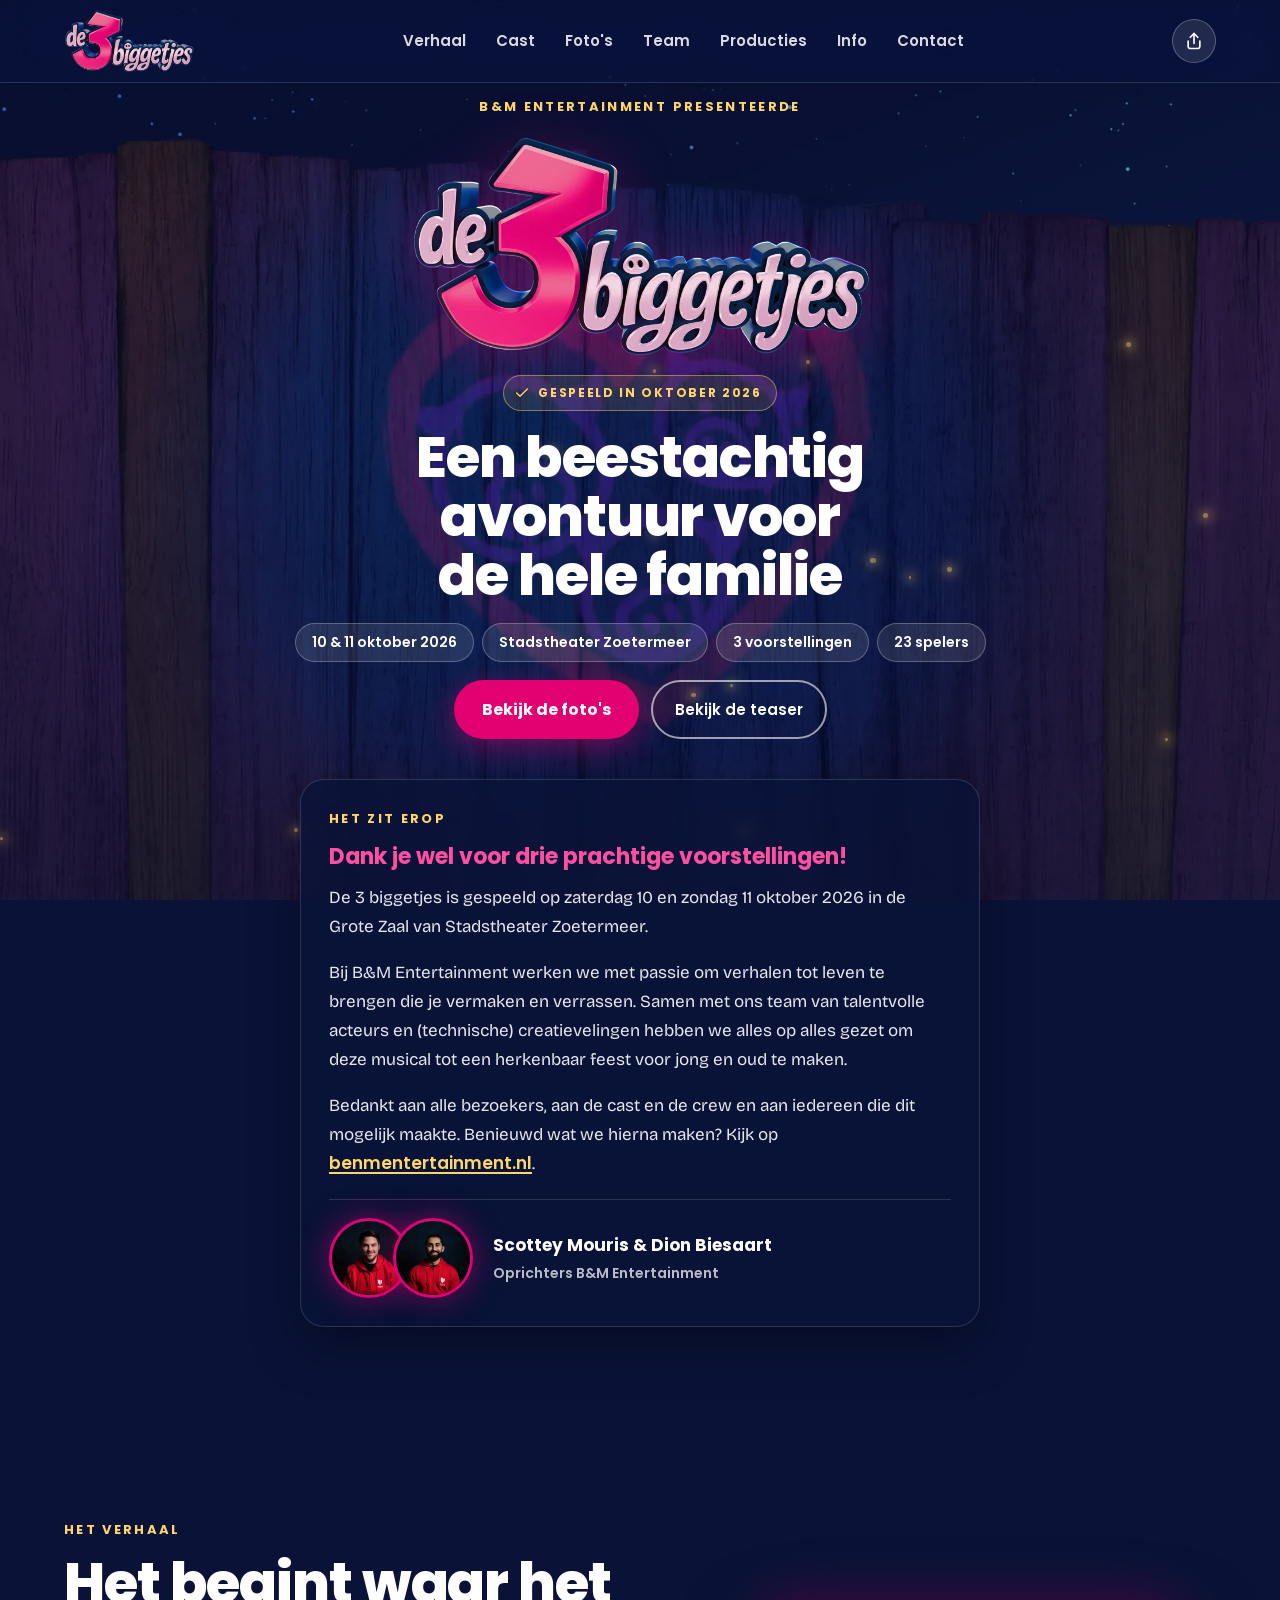
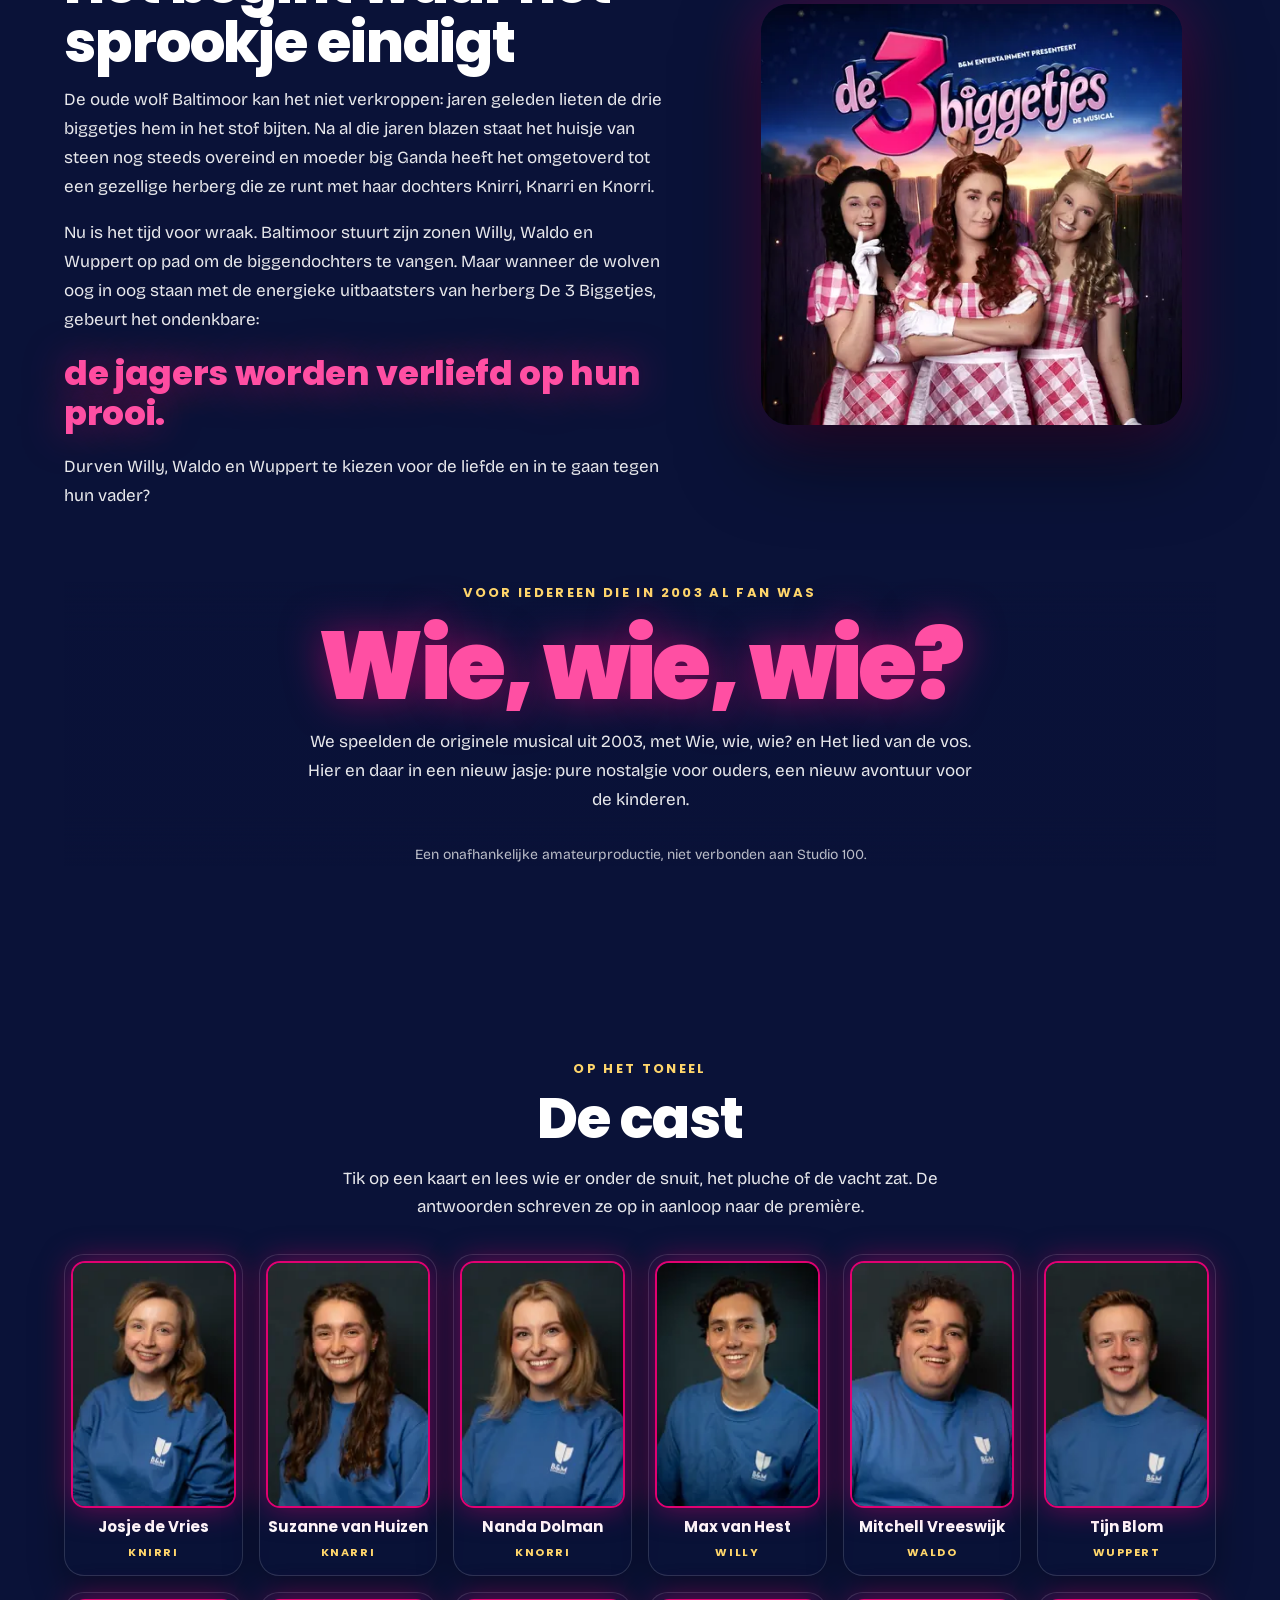
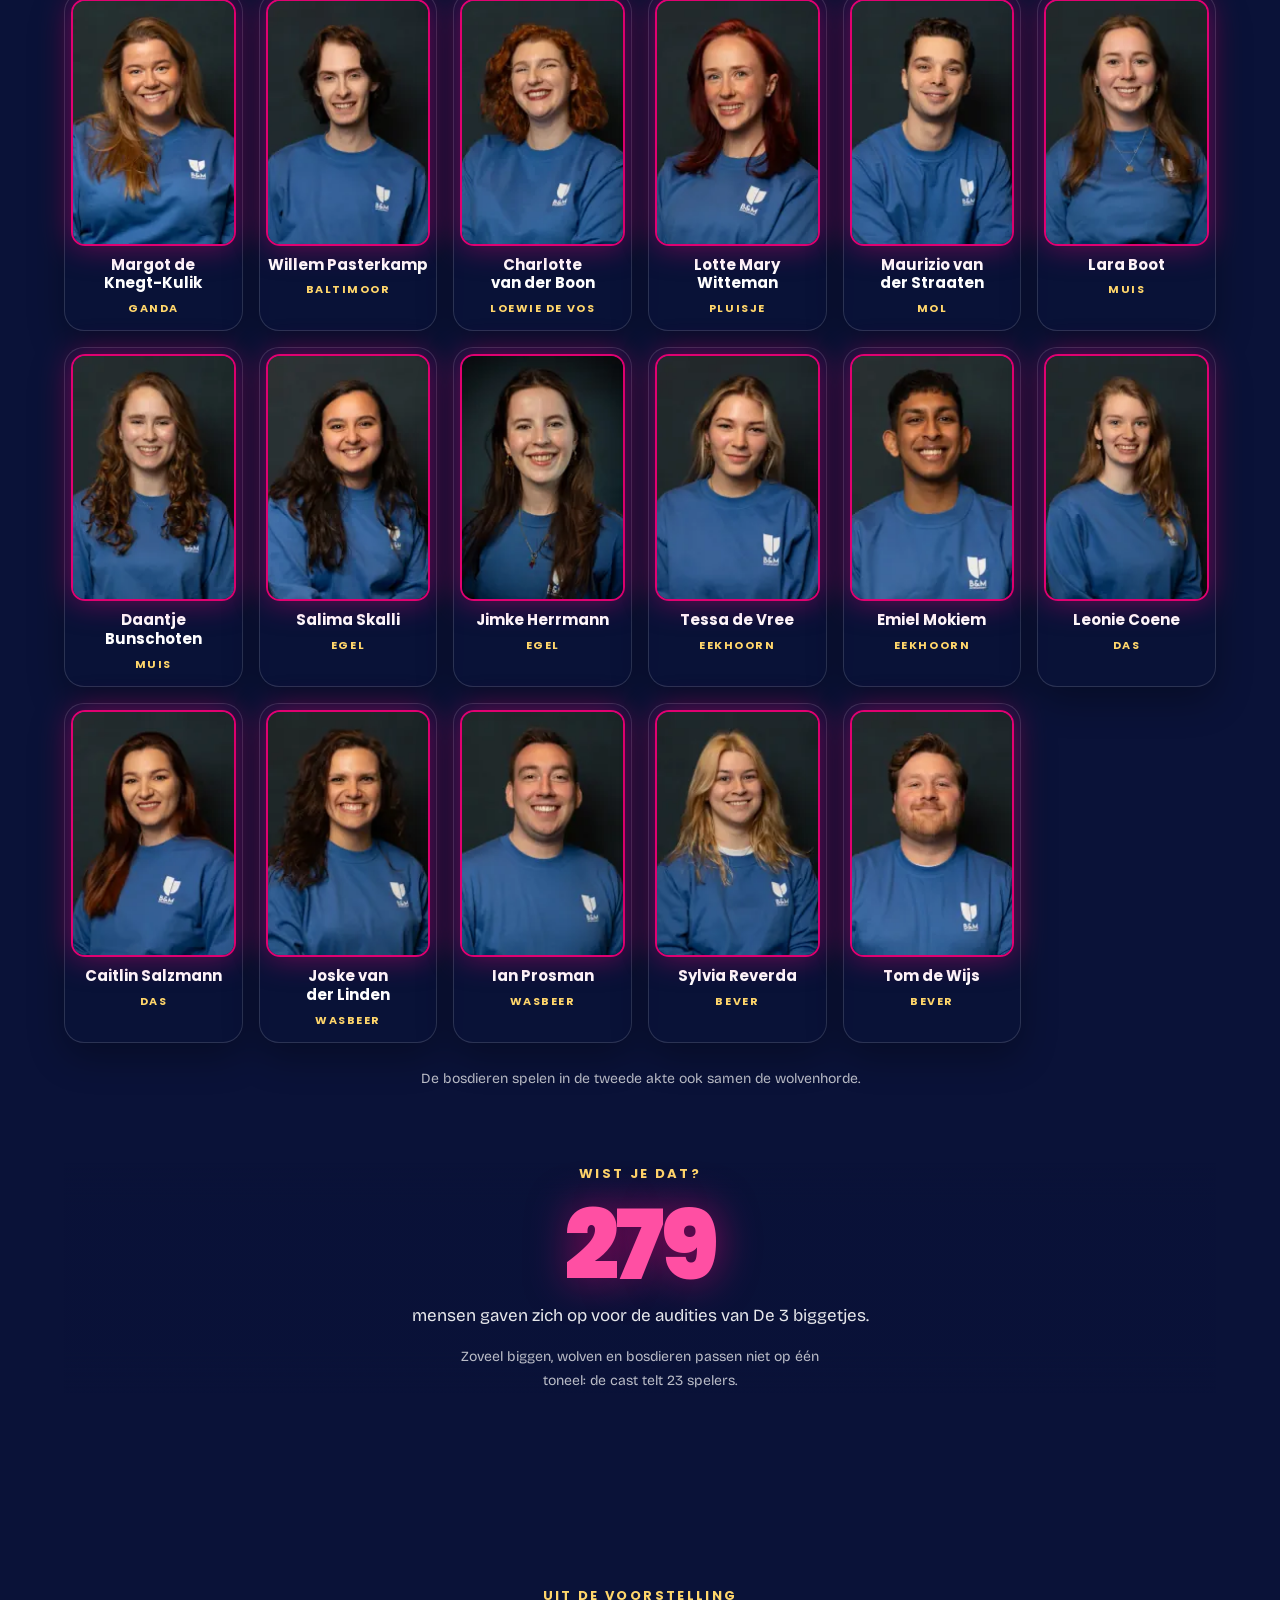
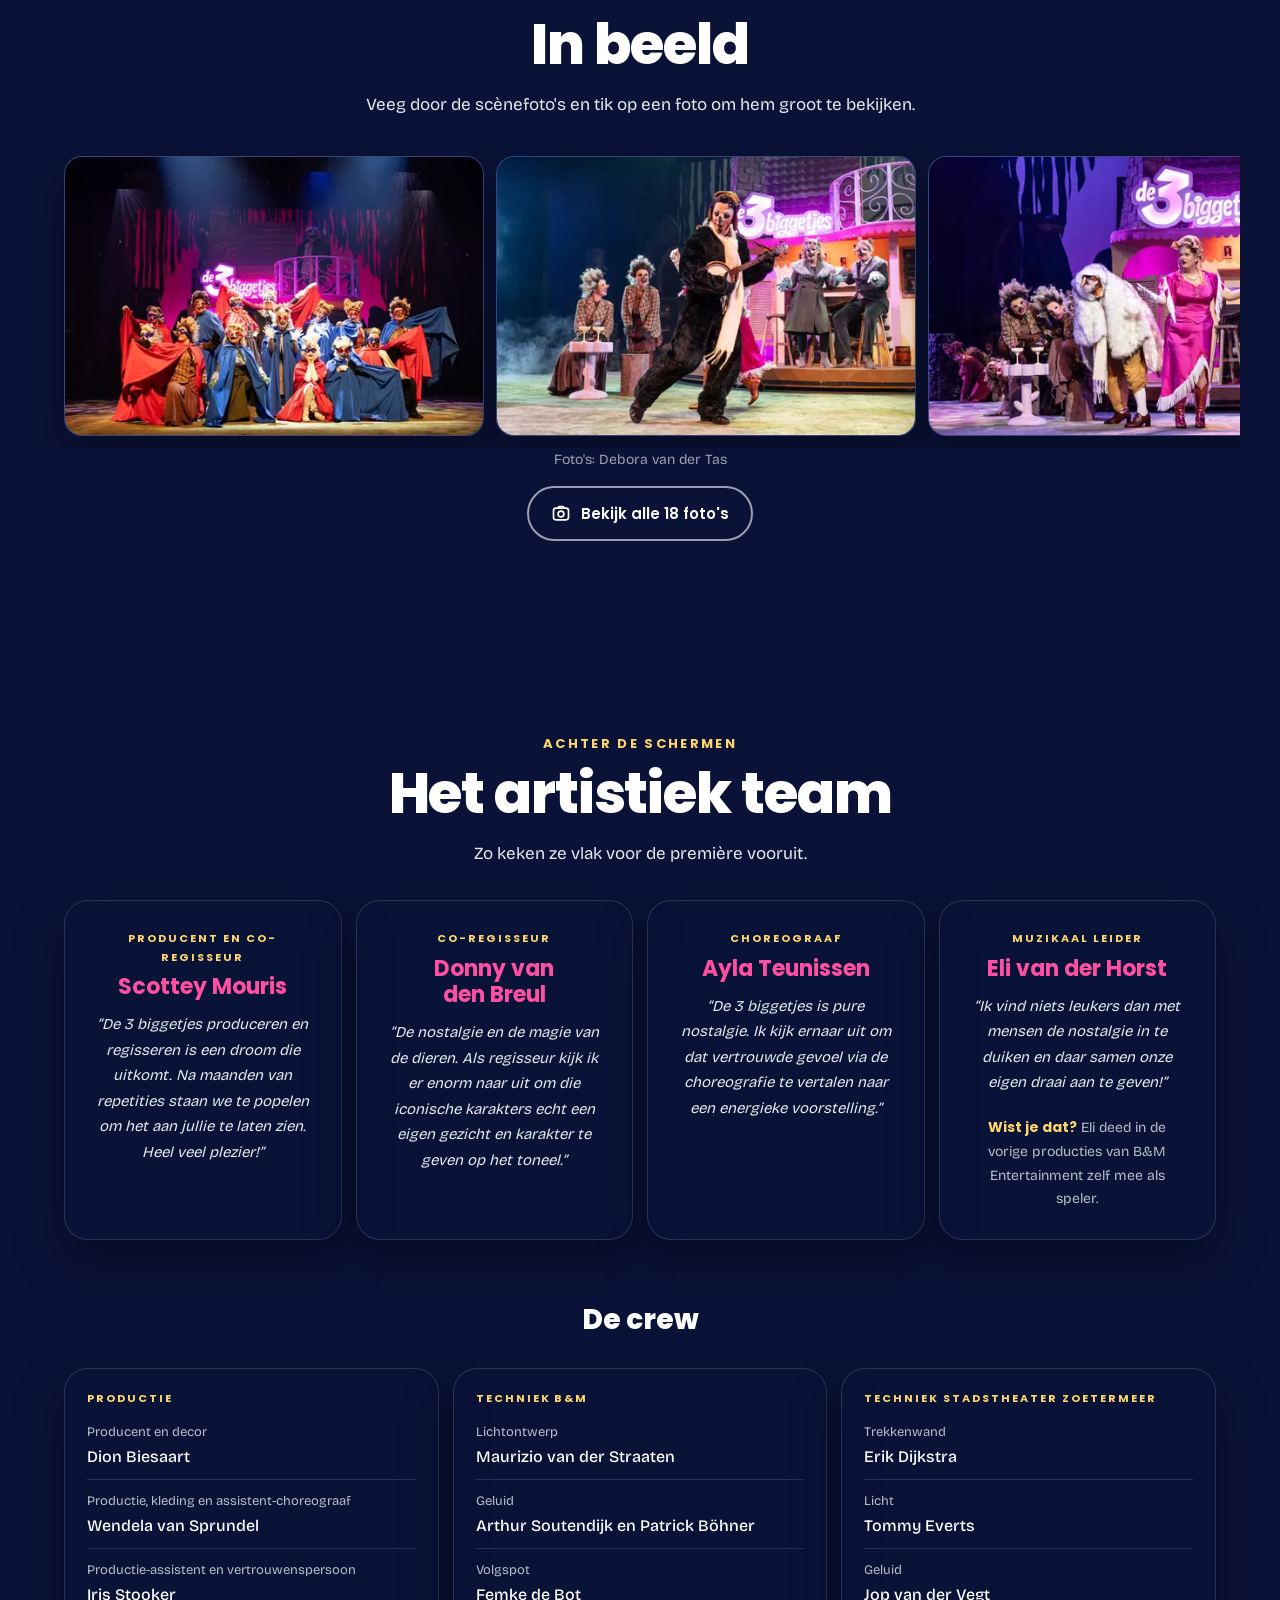
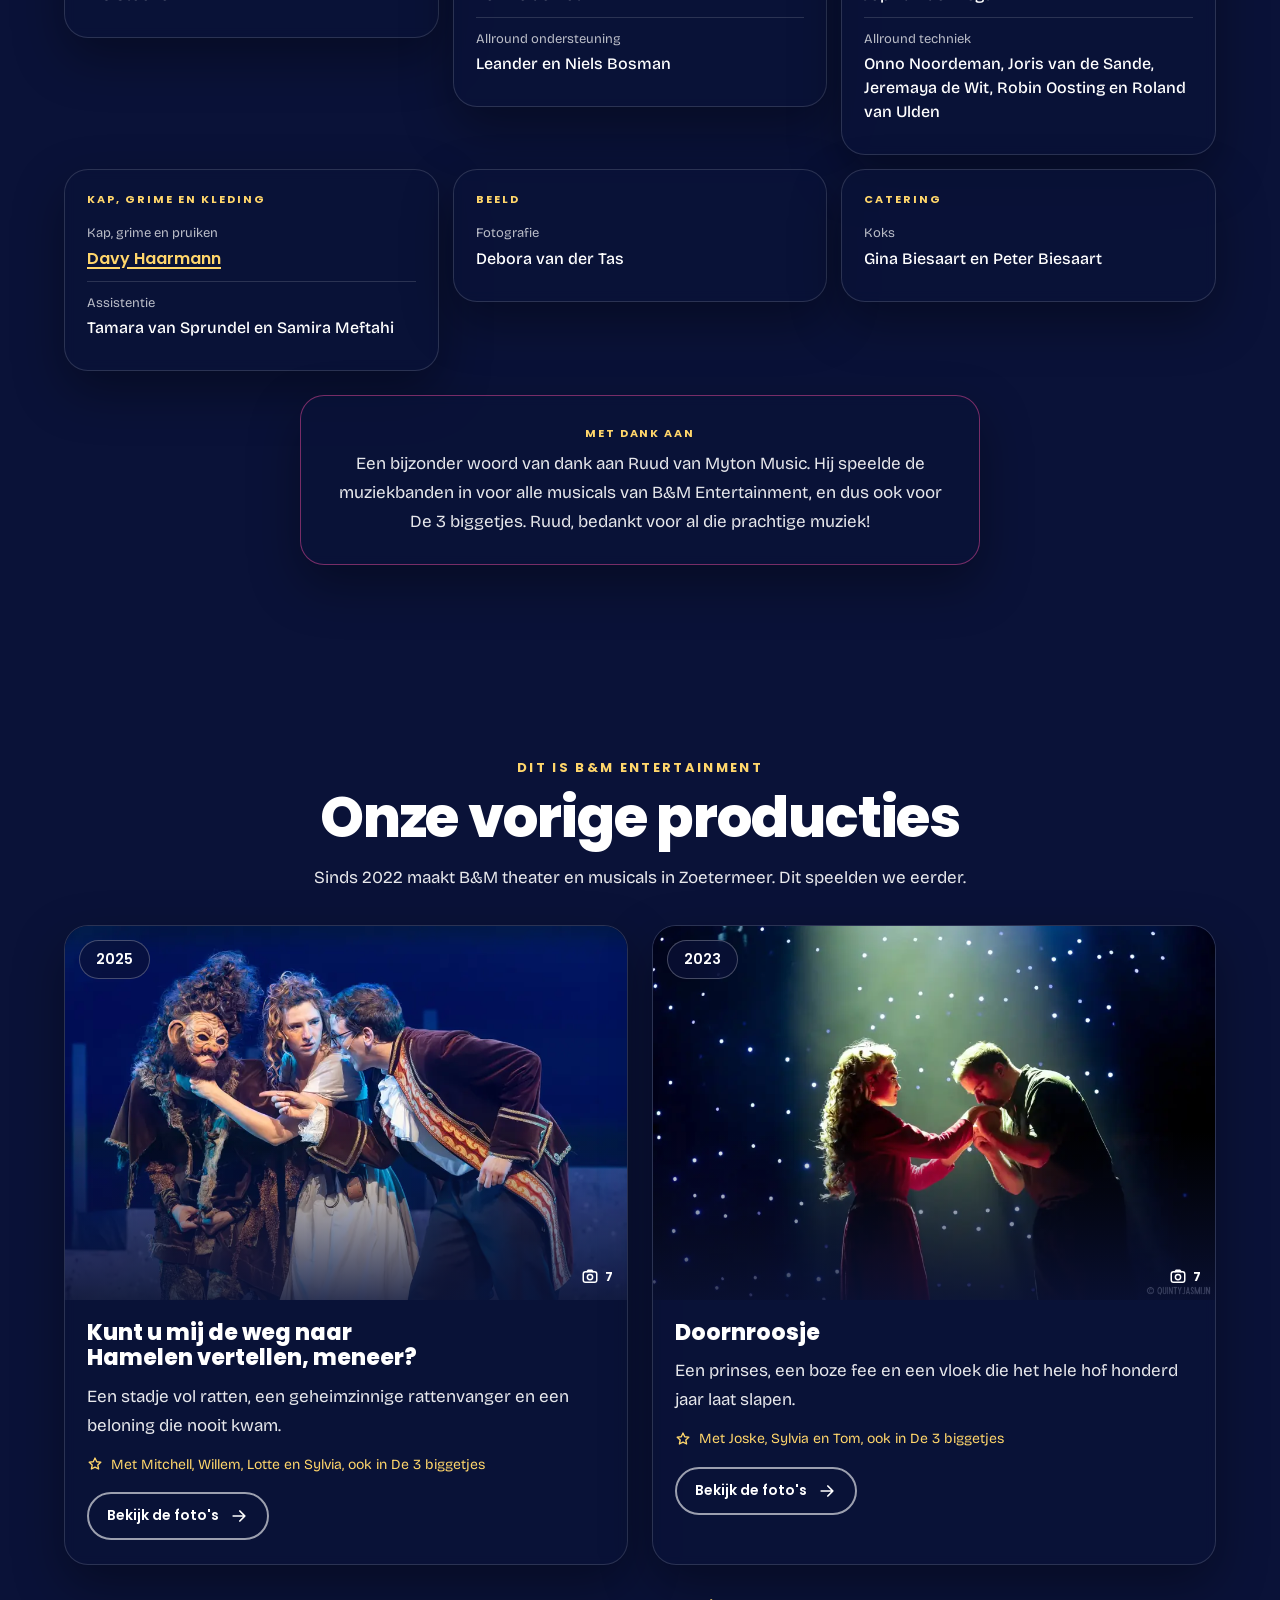
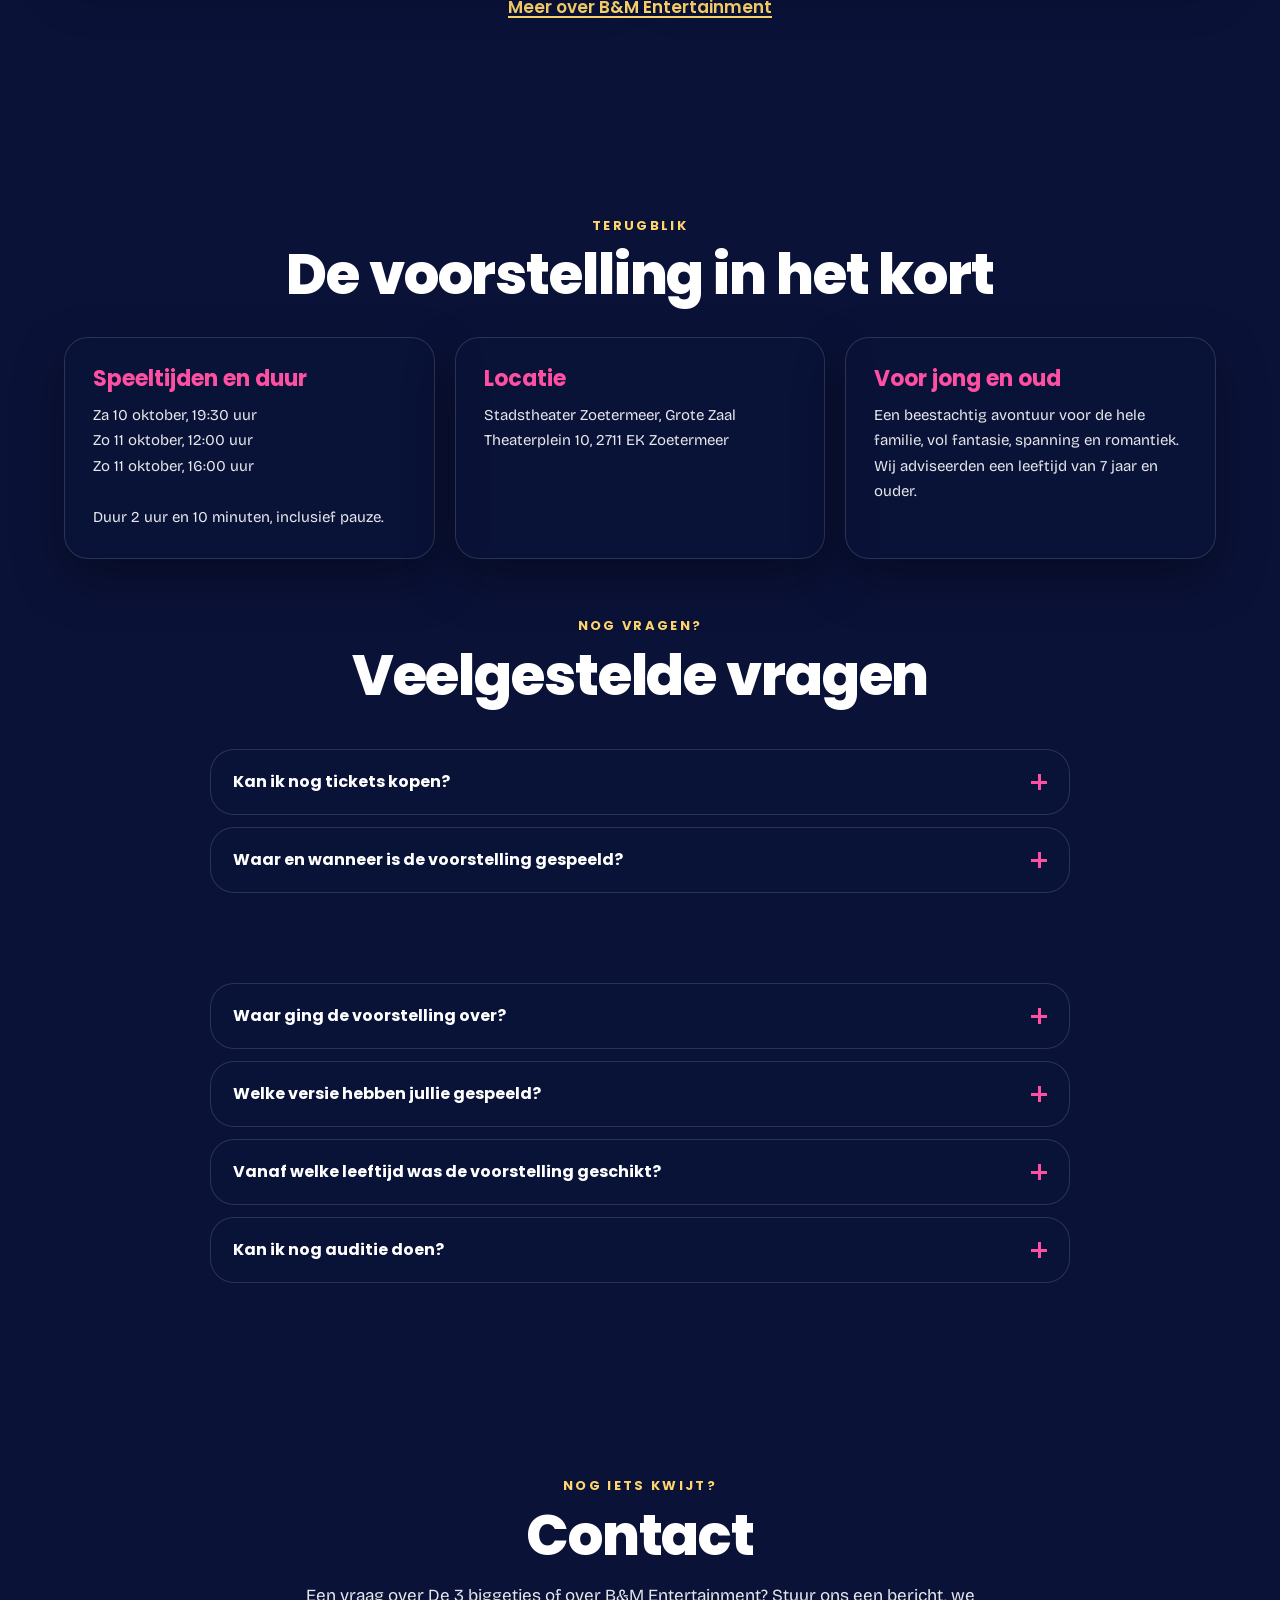
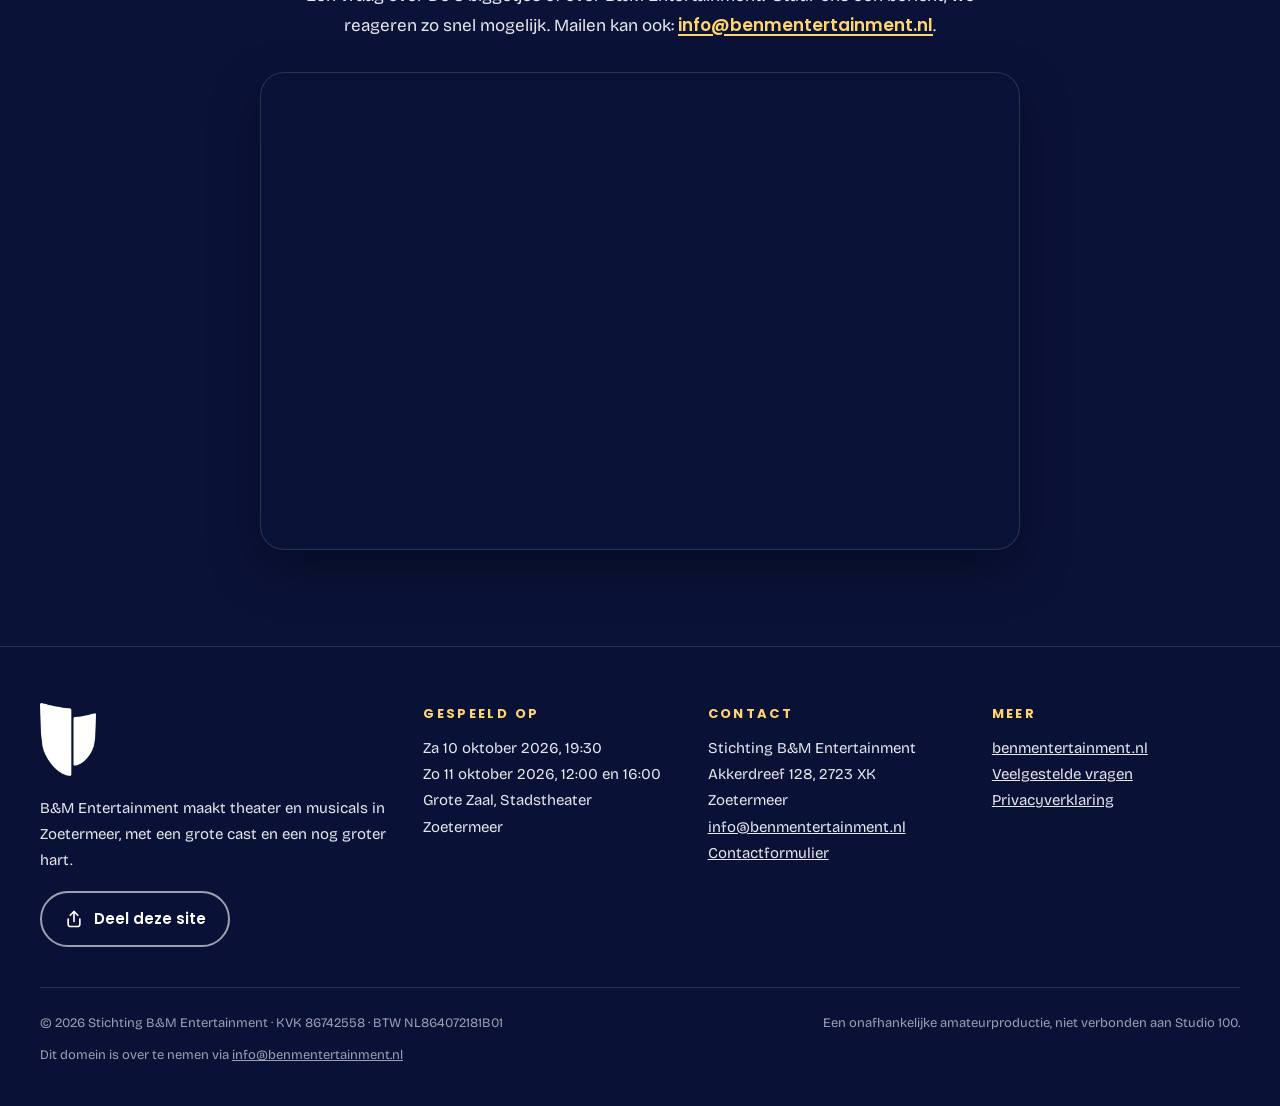
==== commit 84433123: "Verwijder Wie valt voor wie, De muziek, de quiz en De herberg van Ganda Ook de menu-items, de nummer" ====
--- a/index.html
+++ b/index.html
@@ -1,3 +1,3 @@
 <!DOCTYPE html><html lang="nl"><head><meta charset="utf-8"><meta name="viewport" content="width=device-width, initial-scale=1, viewport-fit=cover"><title>De 3 biggetjes | Musical door B&amp;M Entertainment</title><meta name="description" content="De 3 biggetjes, een musical van B&amp;M Entertainment: het verhaal, de cast, alle nummers, het team en veelgestelde vragen. Gespeeld op 10 en 11 oktober 2026 in Stadstheater Zoetermeer."><meta name="theme-color" content="#0A1238"><meta name="color-scheme" content="dark"><link rel="canonical" href="https://de3biggetjes.nl/"><link rel="icon" href="/favicon.svg" type="image/svg+xml"><link rel="icon" href="/favicon-32.png" sizes="32x32" type="image/png"><link rel="apple-touch-icon" href="/apple-touch-icon.png"><link rel="manifest" href="/manifest.webmanifest"><meta name="apple-mobile-web-app-capable" content="yes"><meta name="apple-mobile-web-app-status-bar-style" content="black-translucent"><meta name="apple-mobile-web-app-title" content="De 3 biggetjes"><meta property="og:type" content="website"><meta property="og:locale" content="nl_NL"><meta property="og:site_name" content="De 3 biggetjes"><meta property="og:title" content="De 3 biggetjes | Musical door B&amp;M Entertainment"><meta property="og:description" content="De 3 biggetjes, een musical van B&amp;M Entertainment: het verhaal, de cast, alle nummers en het team. Gespeeld op 10 en 11 oktober 2026 in Stadstheater Zoetermeer."><meta property="og:url" content="https://de3biggetjes.nl/"><meta property="og:image" content="https://de3biggetjes.nl/img/og.jpg"><meta property="og:image:width" content="1200"><meta property="og:image:height" content="630"><meta property="og:image:alt" content="De 3 biggetjes, een musical van B&amp;M Entertainment."><meta name="twitter:card" content="summary_large_image"><link rel="preload" href="/fonts/poppins-800.woff2" as="font" type="font/woff2" crossorigin><link rel="preload" href="/fonts/bricolage-grotesque.woff2" as="font" type="font/woff2" crossorigin><link rel="preload" as="image" type="image/webp" imagesrcset="/img/logo-400.webp 400w, /img/logo-800.webp 800w" imagesizes="(min-width: 560px) 460px, 84vw" fetchpriority="high"><link rel="stylesheet" href="/css/site.css"></head><body><script>
     document.documentElement.classList.add("js");
-  </script><a class="skip" href="#cast">Direct naar de cast</a><div class="vliegjes" aria-hidden="true"><span class="vliegje" style="--l:0%;--t:93%;--s:3.4px;--d:11.1s;--g:4.6s;--dl:-5.3s;--dx:36px;--dy:65px"></span><span class="vliegje" style="--l:54%;--t:77%;--s:4.4px;--d:17.2s;--g:3.1s;--dl:-3.7s;--dx:55px;--dy:23px"></span><span class="vliegje" style="--l:68%;--t:62%;--s:5.3px;--d:17.1s;--g:2.8s;--dl:-5.1s;--dx:66px;--dy:59px"></span><span class="vliegje" style="--l:58%;--t:92%;--s:5.2px;--d:12.7s;--g:3.4s;--dl:-8.4s;--dx:-37px;--dy:38px"></span><span class="vliegje" style="--l:43%;--t:50%;--s:5.3px;--d:14.6s;--g:4.6s;--dl:-8.8s;--dx:-23px;--dy:54px"></span><span class="vliegje" style="--l:51%;--t:59%;--s:3.1px;--d:18.1s;--g:2.6s;--dl:-3.7s;--dx:37px;--dy:75px"></span><span class="vliegje" style="--l:51%;--t:41%;--s:3.7px;--d:11.8s;--g:3.5s;--dl:-4.2s;--dx:37px;--dy:57px"></span><span class="vliegje" style="--l:23%;--t:92%;--s:3.9px;--d:17.6s;--g:4.3s;--dl:-6.3s;--dx:46px;--dy:61px"></span><span class="vliegje" style="--l:94%;--t:57%;--s:4.6px;--d:11.5s;--g:4.2s;--dl:-3.5s;--dx:-37px;--dy:68px"></span><span class="vliegje" style="--l:88%;--t:38%;--s:5.0px;--d:9.8s;--g:3.6s;--dl:-1.5s;--dx:24px;--dy:33px"></span><span class="vliegje" style="--l:63%;--t:40%;--s:3.9px;--d:14.9s;--g:2.8s;--dl:-9.2s;--dx:64px;--dy:73px"></span><span class="vliegje" style="--l:91%;--t:82%;--s:3.3px;--d:9.1s;--g:3.1s;--dl:-0.8s;--dx:20px;--dy:34px"></span><span class="vliegje" style="--l:74%;--t:63%;--s:4.6px;--d:11.4s;--g:5.0s;--dl:-2.4s;--dx:39px;--dy:27px"></span><span class="vliegje" style="--l:49%;--t:30%;--s:5.2px;--d:15.4s;--g:5.2s;--dl:-0.2s;--dx:-65px;--dy:78px"></span><span class="vliegje" style="--l:57%;--t:76%;--s:3.3px;--d:11.2s;--g:3.0s;--dl:-5.6s;--dx:23px;--dy:62px"></span><span class="vliegje" style="--l:71%;--t:64%;--s:2.6px;--d:10.1s;--g:5.2s;--dl:-1.3s;--dx:54px;--dy:22px"></span></div><header class="kop" id="kop"><div class="kop-in"><a class="kop-logo" href="#start" aria-label="De 3 biggetjes, naar boven"><img src="/img/logo-240.webp" srcset="/img/logo-240.webp 240w, /img/logo-400.webp 400w" sizes="(min-width: 1025px) 130px, 104px" width="240" height="114" alt="" decoding="async"></a><nav class="kop-nav" aria-label="Onderdelen van het boekje"><a href="#verhaal" data-nav="verhaal">Verhaal</a><a href="#cast" data-nav="cast">Cast</a><a href="#muziek" data-nav="muziek">Muziek</a><a href="#quiz" data-nav="quiz">Quiz</a><a href="#herberg" data-nav="herberg">Herberg</a><a href="#fotos" data-nav="fotos">Foto&#39;s</a><a href="#team" data-nav="team">Team</a><a href="#producties" data-nav="producties">Producties</a><a href="#praktisch" data-nav="praktisch">Info</a><a href="#contact" data-nav="contact">Contact</a></nav><div class="kop-acties"><button class="icoonknop" type="button" data-deel aria-label="Deel deze site" title="Delen"><svg viewBox="0 0 24 24" fill="none" stroke="currentColor" stroke-width="2" stroke-linecap="round" stroke-linejoin="round" aria-hidden="true" focusable="false"><path d="M12 3v12"/><path d="m7.5 7.5 4.5-4.5 4.5 4.5"/><path d="M5 12v6.5A2.5 2.5 0 0 0 7.5 21h9a2.5 2.5 0 0 0 2.5-2.5V12"/></svg></button></div></div></header><main id="inhoud"><section id="start" class="sectie hero" aria-labelledby="start-titel"><p class="eyebrow" data-start style="--i:0">B&amp;M Entertainment presenteerde</p><h1 id="start-titel"><img class="hero-logo" data-start style="--i:1" src="/img/logo-400.webp" srcset="/img/logo-400.webp 400w, /img/logo-800.webp 800w" sizes="(min-width: 560px) 460px, 84vw" width="400" height="190" alt="De 3 biggetjes" fetchpriority="high" decoding="async"></h1><span class="hero-label" data-start style="--i:2"><svg viewBox="0 0 24 24" fill="none" stroke="currentColor" stroke-width="2" stroke-linecap="round" stroke-linejoin="round" aria-hidden="true" focusable="false"><path d="M20 6 9 17l-5-5"/></svg> Gespeeld in oktober 2026</span><p class="h1 hero-titel" data-start style="--i:3">Een beestachtig avontuur voor de hele familie</p><ul class="chips hero-chips" data-start style="--i:3" aria-label="Kort samengevat"><li class="chip">10 &amp; 11 oktober 2026</li><li class="chip">Stadstheater Zoetermeer</li><li class="chip">3 voorstellingen</li><li class="chip">23 spelers</li></ul><div class="knoppen hero-knoppen" data-start style="--i:4"><a class="btn" href="#fotos">Bekijk de foto&#39;s</a><a class="btn-ghost" href="https://www.youtube.com/watch?v=yE-lSpyAQcg" target="_blank" rel="noopener">Bekijk de teaser</a></div></section><section id="welkom" class="sectie welkom" aria-labelledby="welkom-titel"><div class="kaart welkom-kaart"><p class="eyebrow">Het zit erop</p><h2 id="welkom-titel" class="h3">Dank je wel voor drie prachtige voorstellingen!</h2><div class="body welkom-tekst"><p>De 3 biggetjes is gespeeld op zaterdag 10 en zondag 11 oktober 2026 in de Grote Zaal van Stadstheater Zoetermeer.</p><p>Bij B&amp;M Entertainment werken we met passie om verhalen tot leven te brengen die je vermaken en verrassen. Samen met ons team van talentvolle acteurs en (technische) creatievelingen hebben we alles op alles gezet om deze musical tot een herkenbaar feest voor jong en oud te maken.</p><p>Bedankt aan alle bezoekers, aan de cast en de crew en aan iedereen die dit mogelijk maakte. Benieuwd wat we hierna maken? Kijk op <a class="link-goud" href="https://benmentertainment.nl/" target="_blank" rel="noopener">benmentertainment.nl</a>.</p></div><div class="welkom-onder"><ul class="welkom-foto-rij" aria-hidden="true"><li class="welkom-foto"><img src="/img/scottey-mouris-240.webp" srcset="/img/scottey-mouris-240.webp 240w, /img/scottey-mouris-480.webp 480w" sizes="96px" width="240" height="240" alt="" loading="lazy" decoding="async"></li><li class="welkom-foto"><img src="/img/dion-biesaart-240.webp" srcset="/img/dion-biesaart-240.webp 240w, /img/dion-biesaart-480.webp 480w" sizes="96px" width="240" height="240" alt="" loading="lazy" decoding="async"></li></ul><p class="welkom-naam"><strong><span class="heel">Scottey Mouris</span> <span class="heel">&amp; Dion Biesaart</span></strong><span class="klein">Oprichters B&amp;M Entertainment</span></p></div></div></section><section id="verhaal" class="sectie" aria-labelledby="verhaal-titel"><div class="verhaal-grid"><div class="verhaal-tekst"><p class="eyebrow" data-onthul>Het verhaal</p><h2 id="verhaal-titel" class="h2" data-onthul style="text-align:left;--i:1">Het begint waar het sprookje eindigt</h2><div class="body" data-onthul style="--i:2"><p>De oude wolf Baltimoor kan het niet verkroppen: jaren geleden lieten de drie biggetjes hem in het stof bijten. Na al die jaren blazen staat het huisje van steen nog steeds overeind en moeder big Ganda heeft het omgetoverd tot een gezellige herberg die ze runt met haar dochters Knirri, Knarri en Knorri.</p><p>Nu is het tijd voor wraak. Baltimoor stuurt zijn zonen Willy, Waldo en Wuppert op pad om de biggendochters te vangen. Maar wanneer de wolven oog in oog staan met de energieke uitbaatsters van herberg De 3 Biggetjes, gebeurt het ondenkbare:</p></div><p class="nadruk" data-onthul style="--i:3">de jagers worden verliefd op hun prooi.</p><p data-onthul style="--i:4">Durven Willy, Waldo en Wuppert te kiezen voor de liefde en in te gaan tegen hun vader?</p></div><img class="poster" data-onthul style="--i:2" src="/img/poster-480.webp" srcset="/img/poster-480.webp 480w, /img/poster-800.webp 800w, /img/poster-1080.webp 1080w" sizes="(min-width: 900px) 440px, 86vw" width="480" height="480" alt="Poster van De 3 biggetjes: drie biggetjes in roze geruite jurkjes voor een houten schutting onder een sterrenhemel" loading="lazy" decoding="async"></div><div class="koppels"><div class="sectie-kop"><p class="eyebrow" data-onthul>Wie valt voor wie?</p><h3 class="h3" data-onthul style="--i:1">Tik op een wolf en ontdek zijn grote liefde</h3></div><div class="koppels-rij"><button class="draai" type="button" aria-pressed="false" data-draai data-onthul style="--i:0" aria-label="Willy: tik om te zien op wie hij verliefd wordt"><span class="draai-binnen"><span class="draai-kant draai-voor"><span class="vraagteken" aria-hidden="true">?</span><span class="koppel-namen">Willy</span><span class="klein">gespeeld door Max van Hest</span></span><span class="draai-kant draai-achter" aria-hidden="true"><span class="koppel-fotos"><span class="avatar"><img src="/img/cast/max-van-hest-160.webp" srcset="/img/cast/max-van-hest-160.webp 160w, /img/cast/max-van-hest-320.webp 320w" sizes="128px" width="160" height="240" alt="" loading="lazy" decoding="async"></span><span class="avatar"><img src="/img/cast/suzanne-van-huizen-160.webp" srcset="/img/cast/suzanne-van-huizen-160.webp 160w, /img/cast/suzanne-van-huizen-320.webp 320w" sizes="128px" width="160" height="240" alt="" loading="lazy" decoding="async"></span></span><span class="koppel-namen">Willy <svg viewBox="0 0 24 24" fill="none" stroke="currentColor" stroke-width="2" stroke-linecap="round" stroke-linejoin="round" aria-hidden="true" focusable="false"><path d="M12 20.5s-7.5-4.6-9.3-9.2C1.4 8 3.4 4.5 6.9 4.5c2 0 3.6 1.1 5.1 3 1.5-1.9 3.1-3 5.1-3 3.5 0 5.5 3.5 4.2 6.8-1.8 4.6-9.3 9.2-9.3 9.2Z" fill="currentColor" stroke="none"/></svg> Knarri</span><span class="klein"><span class="heel">Max van Hest</span> en <span class="heel">Suzanne van Huizen</span></span></span></span></button><button class="draai" type="button" aria-pressed="false" data-draai data-onthul style="--i:1" aria-label="Waldo: tik om te zien op wie hij verliefd wordt"><span class="draai-binnen"><span class="draai-kant draai-voor"><span class="vraagteken" aria-hidden="true">?</span><span class="koppel-namen">Waldo</span><span class="klein">gespeeld door Mitchell Vreeswijk</span></span><span class="draai-kant draai-achter" aria-hidden="true"><span class="koppel-fotos"><span class="avatar"><img src="/img/cast/mitchell-vreeswijk-160.webp" srcset="/img/cast/mitchell-vreeswijk-160.webp 160w, /img/cast/mitchell-vreeswijk-320.webp 320w" sizes="128px" width="160" height="240" alt="" loading="lazy" decoding="async"></span><span class="avatar"><img src="/img/cast/nanda-dolman-160.webp" srcset="/img/cast/nanda-dolman-160.webp 160w, /img/cast/nanda-dolman-320.webp 320w" sizes="128px" width="160" height="240" alt="" loading="lazy" decoding="async"></span></span><span class="koppel-namen">Waldo <svg viewBox="0 0 24 24" fill="none" stroke="currentColor" stroke-width="2" stroke-linecap="round" stroke-linejoin="round" aria-hidden="true" focusable="false"><path d="M12 20.5s-7.5-4.6-9.3-9.2C1.4 8 3.4 4.5 6.9 4.5c2 0 3.6 1.1 5.1 3 1.5-1.9 3.1-3 5.1-3 3.5 0 5.5 3.5 4.2 6.8-1.8 4.6-9.3 9.2-9.3 9.2Z" fill="currentColor" stroke="none"/></svg> Knorri</span><span class="klein"><span class="heel">Mitchell Vreeswijk</span> en <span class="heel">Nanda Dolman</span></span></span></span></button><button class="draai" type="button" aria-pressed="false" data-draai data-onthul style="--i:2" aria-label="Wuppert: tik om te zien op wie hij verliefd wordt"><span class="draai-binnen"><span class="draai-kant draai-voor"><span class="vraagteken" aria-hidden="true">?</span><span class="koppel-namen">Wuppert</span><span class="klein">gespeeld door Tijn Blom</span></span><span class="draai-kant draai-achter" aria-hidden="true"><span class="koppel-fotos"><span class="avatar"><img src="/img/cast/tijn-blom-160.webp" srcset="/img/cast/tijn-blom-160.webp 160w, /img/cast/tijn-blom-320.webp 320w" sizes="128px" width="160" height="240" alt="" loading="lazy" decoding="async"></span><span class="avatar"><img src="/img/cast/josje-de-vries-160.webp" srcset="/img/cast/josje-de-vries-160.webp 160w, /img/cast/josje-de-vries-320.webp 320w" sizes="128px" width="160" height="240" alt="" loading="lazy" decoding="async"></span></span><span class="koppel-namen">Wuppert <svg viewBox="0 0 24 24" fill="none" stroke="currentColor" stroke-width="2" stroke-linecap="round" stroke-linejoin="round" aria-hidden="true" focusable="false"><path d="M12 20.5s-7.5-4.6-9.3-9.2C1.4 8 3.4 4.5 6.9 4.5c2 0 3.6 1.1 5.1 3 1.5-1.9 3.1-3 5.1-3 3.5 0 5.5 3.5 4.2 6.8-1.8 4.6-9.3 9.2-9.3 9.2Z" fill="currentColor" stroke="none"/></svg> Knirri</span><span class="klein"><span class="heel">Tijn Blom</span> en <span class="heel">Josje de Vries</span></span></span></span></button></div></div><div class="nostalgie band"><p class="eyebrow" data-onthul>Voor iedereen die in 2003 al fan was</p><p class="mega" data-onthul style="--i:1" aria-hidden="true">Wie, wie, wie?</p><p class="lead" data-onthul style="--i:2">We speelden de originele musical uit 2003, met Wie, wie, wie? en Het lied van de vos. Hier en daar in een nieuw jasje: pure nostalgie voor ouders, een nieuw avontuur voor de kinderen.</p><p class="klein disclaimer" data-onthul style="--i:3">Een onafhankelijke amateurproductie, niet verbonden aan Studio 100.</p></div></section><section id="cast" class="sectie" aria-labelledby="cast-titel"><div class="sectie-kop"><p class="eyebrow" data-onthul>Op het toneel</p><h2 id="cast-titel" class="h2" data-onthul style="--i:1">De cast</h2><p class="lead" data-onthul style="--i:2">Tik op een kaart en lees wie er onder de snuit, het pluche of de vacht zat. De antwoorden schreven ze op in aanloop naar de première.</p></div><ul class="cast-grid" aria-label="Alle castleden"><li class="persoon-item" data-onthul style="--i:0"><button class="persoon" type="button" data-persoon="josje-de-vries" aria-haspopup="dialog"><span class="avatar avatar--hoofd"><img src="/img/cast/josje-de-vries-160.webp" srcset="/img/cast/josje-de-vries-160.webp 160w, /img/cast/josje-de-vries-320.webp 320w" sizes="128px" width="160" height="240" alt="" loading="lazy" decoding="async"></span><span class="persoon-naam">Josje de Vries</span><span class="eyebrow">Knirri</span></button></li><li class="persoon-item" data-onthul style="--i:1"><button class="persoon" type="button" data-persoon="suzanne-van-huizen" aria-haspopup="dialog"><span class="avatar avatar--hoofd"><img src="/img/cast/suzanne-van-huizen-160.webp" srcset="/img/cast/suzanne-van-huizen-160.webp 160w, /img/cast/suzanne-van-huizen-320.webp 320w" sizes="128px" width="160" height="240" alt="" loading="lazy" decoding="async"></span><span class="persoon-naam">Suzanne van Huizen</span><span class="eyebrow">Knarri</span></button></li><li class="persoon-item" data-onthul style="--i:2"><button class="persoon" type="button" data-persoon="nanda-dolman" aria-haspopup="dialog"><span class="avatar avatar--hoofd"><img src="/img/cast/nanda-dolman-160.webp" srcset="/img/cast/nanda-dolman-160.webp 160w, /img/cast/nanda-dolman-320.webp 320w" sizes="128px" width="160" height="240" alt="" loading="lazy" decoding="async"></span><span class="persoon-naam">Nanda Dolman</span><span class="eyebrow">Knorri</span></button></li><li class="persoon-item" data-onthul style="--i:0"><button class="persoon" type="button" data-persoon="max-van-hest" aria-haspopup="dialog"><span class="avatar avatar--hoofd"><img src="/img/cast/max-van-hest-160.webp" srcset="/img/cast/max-van-hest-160.webp 160w, /img/cast/max-van-hest-320.webp 320w" sizes="128px" width="160" height="240" alt="" loading="lazy" decoding="async"></span><span class="persoon-naam">Max van Hest</span><span class="eyebrow">Willy</span></button></li><li class="persoon-item" data-onthul style="--i:1"><button class="persoon" type="button" data-persoon="mitchell-vreeswijk" aria-haspopup="dialog"><span class="avatar avatar--hoofd"><img src="/img/cast/mitchell-vreeswijk-160.webp" srcset="/img/cast/mitchell-vreeswijk-160.webp 160w, /img/cast/mitchell-vreeswijk-320.webp 320w" sizes="128px" width="160" height="240" alt="" loading="lazy" decoding="async"></span><span class="persoon-naam">Mitchell Vreeswijk</span><span class="eyebrow">Waldo</span></button></li><li class="persoon-item" data-onthul style="--i:2"><button class="persoon" type="button" data-persoon="tijn-blom" aria-haspopup="dialog"><span class="avatar avatar--hoofd"><img src="/img/cast/tijn-blom-160.webp" srcset="/img/cast/tijn-blom-160.webp 160w, /img/cast/tijn-blom-320.webp 320w" sizes="128px" width="160" height="240" alt="" loading="lazy" decoding="async"></span><span class="persoon-naam">Tijn Blom</span><span class="eyebrow">Wuppert</span></button></li><li class="persoon-item" data-onthul style="--i:0"><button class="persoon" type="button" data-persoon="margot-de-knegt-kulik" aria-haspopup="dialog"><span class="avatar avatar--hoofd"><img src="/img/cast/margot-de-knegt-kulik-160.webp" srcset="/img/cast/margot-de-knegt-kulik-160.webp 160w, /img/cast/margot-de-knegt-kulik-320.webp 320w" sizes="128px" width="160" height="240" alt="" loading="lazy" decoding="async"></span><span class="persoon-naam">Margot de Knegt-Kulik</span><span class="eyebrow">Ganda</span></button></li><li class="persoon-item" data-onthul style="--i:1"><button class="persoon" type="button" data-persoon="willem-pasterkamp" aria-haspopup="dialog"><span class="avatar avatar--hoofd"><img src="/img/cast/willem-pasterkamp-160.webp" srcset="/img/cast/willem-pasterkamp-160.webp 160w, /img/cast/willem-pasterkamp-320.webp 320w" sizes="128px" width="160" height="240" alt="" loading="lazy" decoding="async"></span><span class="persoon-naam">Willem Pasterkamp</span><span class="eyebrow">Baltimoor</span></button></li><li class="persoon-item" data-onthul style="--i:2"><button class="persoon" type="button" data-persoon="charlotte-van-der-boon" aria-haspopup="dialog"><span class="avatar avatar--hoofd"><img src="/img/cast/charlotte-van-der-boon-160.webp" srcset="/img/cast/charlotte-van-der-boon-160.webp 160w, /img/cast/charlotte-van-der-boon-320.webp 320w" sizes="128px" width="160" height="240" alt="" loading="lazy" decoding="async"></span><span class="persoon-naam">Charlotte van der Boon</span><span class="eyebrow">Loewie de vos</span></button></li><li class="persoon-item" data-onthul style="--i:0"><button class="persoon" type="button" data-persoon="lotte-witteman" aria-haspopup="dialog"><span class="avatar avatar--hoofd"><img src="/img/cast/lotte-witteman-160.webp" srcset="/img/cast/lotte-witteman-160.webp 160w, /img/cast/lotte-witteman-320.webp 320w" sizes="128px" width="160" height="240" alt="" loading="lazy" decoding="async"></span><span class="persoon-naam">Lotte Mary Witteman</span><span class="eyebrow">Pluisje</span></button></li><li class="persoon-item" data-onthul style="--i:1"><button class="persoon" type="button" data-persoon="maurizio-van-der-straaten" aria-haspopup="dialog"><span class="avatar avatar--hoofd"><img src="/img/cast/maurizio-van-der-straaten-160.webp" srcset="/img/cast/maurizio-van-der-straaten-160.webp 160w, /img/cast/maurizio-van-der-straaten-320.webp 320w" sizes="128px" width="160" height="240" alt="" loading="lazy" decoding="async"></span><span class="persoon-naam">Maurizio van der Straaten</span><span class="eyebrow">Mol</span></button></li><li class="persoon-item" data-onthul style="--i:2"><button class="persoon" type="button" data-persoon="lara-boot" aria-haspopup="dialog"><span class="avatar avatar--hoofd"><img src="/img/cast/lara-boot-160.webp" srcset="/img/cast/lara-boot-160.webp 160w, /img/cast/lara-boot-320.webp 320w" sizes="128px" width="160" height="240" alt="" loading="lazy" decoding="async"></span><span class="persoon-naam">Lara Boot</span><span class="eyebrow">Muis</span></button></li><li class="persoon-item" data-onthul style="--i:0"><button class="persoon" type="button" data-persoon="daantje-bunschoten" aria-haspopup="dialog"><span class="avatar avatar--hoofd"><img src="/img/cast/daantje-bunschoten-160.webp" srcset="/img/cast/daantje-bunschoten-160.webp 160w, /img/cast/daantje-bunschoten-320.webp 320w" sizes="128px" width="160" height="240" alt="" loading="lazy" decoding="async"></span><span class="persoon-naam">Daantje Bunschoten</span><span class="eyebrow">Muis</span></button></li><li class="persoon-item" data-onthul style="--i:1"><button class="persoon" type="button" data-persoon="salima-skalli" aria-haspopup="dialog"><span class="avatar avatar--hoofd"><img src="/img/cast/salima-skalli-160.webp" srcset="/img/cast/salima-skalli-160.webp 160w, /img/cast/salima-skalli-320.webp 320w" sizes="128px" width="160" height="240" alt="" loading="lazy" decoding="async"></span><span class="persoon-naam">Salima Skalli</span><span class="eyebrow">Egel</span></button></li><li class="persoon-item" data-onthul style="--i:2"><button class="persoon" type="button" data-persoon="jimke-herrmann" aria-haspopup="dialog"><span class="avatar avatar--hoofd"><img src="/img/cast/jimke-herrmann-160.webp" srcset="/img/cast/jimke-herrmann-160.webp 160w, /img/cast/jimke-herrmann-320.webp 320w" sizes="128px" width="160" height="240" alt="" loading="lazy" decoding="async"></span><span class="persoon-naam">Jimke Herrmann</span><span class="eyebrow">Egel</span></button></li><li class="persoon-item" data-onthul style="--i:0"><button class="persoon" type="button" data-persoon="tessa-de-vree" aria-haspopup="dialog"><span class="avatar avatar--hoofd"><img src="/img/cast/tessa-de-vree-160.webp" srcset="/img/cast/tessa-de-vree-160.webp 160w, /img/cast/tessa-de-vree-320.webp 320w" sizes="128px" width="160" height="240" alt="" loading="lazy" decoding="async"></span><span class="persoon-naam">Tessa de Vree</span><span class="eyebrow">Eekhoorn</span></button></li><li class="persoon-item" data-onthul style="--i:1"><button class="persoon" type="button" data-persoon="emiel-mokiem" aria-haspopup="dialog"><span class="avatar avatar--hoofd"><img src="/img/cast/emiel-mokiem-160.webp" srcset="/img/cast/emiel-mokiem-160.webp 160w, /img/cast/emiel-mokiem-320.webp 320w" sizes="128px" width="160" height="240" alt="" loading="lazy" decoding="async"></span><span class="persoon-naam">Emiel Mokiem</span><span class="eyebrow">Eekhoorn</span></button></li><li class="persoon-item" data-onthul style="--i:2"><button class="persoon" type="button" data-persoon="leonie-coene" aria-haspopup="dialog"><span class="avatar avatar--hoofd"><img src="/img/cast/leonie-coene-160.webp" srcset="/img/cast/leonie-coene-160.webp 160w, /img/cast/leonie-coene-320.webp 320w" sizes="128px" width="160" height="240" alt="" loading="lazy" decoding="async"></span><span class="persoon-naam">Leonie Coene</span><span class="eyebrow">Das</span></button></li><li class="persoon-item" data-onthul style="--i:0"><button class="persoon" type="button" data-persoon="caitlin-salzmann" aria-haspopup="dialog"><span class="avatar avatar--hoofd"><img src="/img/cast/caitlin-salzmann-160.webp" srcset="/img/cast/caitlin-salzmann-160.webp 160w, /img/cast/caitlin-salzmann-320.webp 320w" sizes="128px" width="160" height="240" alt="" loading="lazy" decoding="async"></span><span class="persoon-naam">Caitlin Salzmann</span><span class="eyebrow">Das</span></button></li><li class="persoon-item" data-onthul style="--i:1"><button class="persoon" type="button" data-persoon="joske-van-der-linden" aria-haspopup="dialog"><span class="avatar avatar--hoofd"><img src="/img/cast/joske-van-der-linden-160.webp" srcset="/img/cast/joske-van-der-linden-160.webp 160w, /img/cast/joske-van-der-linden-320.webp 320w" sizes="128px" width="160" height="240" alt="" loading="lazy" decoding="async"></span><span class="persoon-naam">Joske van der Linden</span><span class="eyebrow">Wasbeer</span></button></li><li class="persoon-item" data-onthul style="--i:2"><button class="persoon" type="button" data-persoon="ian-prosman" aria-haspopup="dialog"><span class="avatar avatar--hoofd"><img src="/img/cast/ian-prosman-160.webp" srcset="/img/cast/ian-prosman-160.webp 160w, /img/cast/ian-prosman-320.webp 320w" sizes="128px" width="160" height="240" alt="" loading="lazy" decoding="async"></span><span class="persoon-naam">Ian Prosman</span><span class="eyebrow">Wasbeer</span></button></li><li class="persoon-item" data-onthul style="--i:0"><button class="persoon" type="button" data-persoon="sylvia-reverda" aria-haspopup="dialog"><span class="avatar avatar--hoofd"><img src="/img/cast/sylvia-reverda-160.webp" srcset="/img/cast/sylvia-reverda-160.webp 160w, /img/cast/sylvia-reverda-320.webp 320w" sizes="128px" width="160" height="240" alt="" loading="lazy" decoding="async"></span><span class="persoon-naam">Sylvia Reverda</span><span class="eyebrow">Bever</span></button></li><li class="persoon-item" data-onthul style="--i:1"><button class="persoon" type="button" data-persoon="tom-de-wijs" aria-haspopup="dialog"><span class="avatar avatar--hoofd"><img src="/img/cast/tom-de-wijs-160.webp" srcset="/img/cast/tom-de-wijs-160.webp 160w, /img/cast/tom-de-wijs-320.webp 320w" sizes="128px" width="160" height="240" alt="" loading="lazy" decoding="async"></span><span class="persoon-naam">Tom de Wijs</span><span class="eyebrow">Bever</span></button></li></ul><p class="cast-noot" data-onthul>De bosdieren spelen in de tweede akte ook samen de wolvenhorde.</p><div class="weetje band"><p class="eyebrow" data-onthul>Wist je dat?</p><p class="weetje-feit" data-onthul style="--i:1"><span class="sr-only">279 </span><span class="mega" aria-hidden="true" data-tel="279">279</span><span class="lead">mensen gaven zich op voor de audities van De&nbsp;3&nbsp;biggetjes.</span></p><p class="klein" data-onthul style="--i:2">Zoveel biggen, wolven en bosdieren passen niet op één toneel: de cast telt 23 spelers.</p></div><template id="tpl-josje-de-vries"><div class="sheet-kop" data-sleep><span class="avatar avatar--hoofd"><img src="/img/cast/josje-de-vries-160.webp" srcset="/img/cast/josje-de-vries-160.webp 160w, /img/cast/josje-de-vries-320.webp 320w" sizes="128px" width="160" height="240" alt="" loading="lazy" decoding="async"></span><div><p class="eyebrow eyebrow--klein">Knirri</p><h3>Josje de Vries</h3><p class="sheet-rolomschrijving">Big, dochter van Ganda</p></div></div><dl class="antwoorden"><div><dt>Eerder te zien in</dt><dd>Ik ben begonnen bij het Hofpleintheater in Rotterdam en stond afgelopen seizoen in het theater met The Addams Family</dd></div><div><dt>Overdag</dt><dd>Ik ben beleidsadviseur bij het Ministerie van Volksgezondheid, Welzijn en Sport</dd></div><div><dt>Verliefd op</dt><dd>Mijn lieve vriend Rik natuurlijk, maar ook wel op de hond van mijn ouders: Floortje</dd></div><div><dt>Het leukste aan De 3 biggetjes</dt><dd>De 3 biggetjes heeft alles: nostalgie, humor, spanning en de leukste en vrolijkste liedjes. Dat maakt het meespelen echt één groot feest.</dd></div><div><dt>Bestelt in de herberg</dt><dd>Kaas!</dd></div></dl><blockquote class="citaat">Ik hoop dat iedereen enorm gaat genieten van deze waanzinnig vrolijke voorstelling!</blockquote><div class="sheet-nummers"><p><b>Knirri</b> staat in <b>9</b> nummers centraal en zingt in <b>4</b> mee in het koor.</p><button class="btn" type="button" data-naar-nummers="knirri"><svg viewBox="0 0 24 24" fill="none" stroke="currentColor" stroke-width="2" stroke-linecap="round" stroke-linejoin="round" aria-hidden="true" focusable="false"><path d="M9 18V5l11-2v13"/><circle cx="6.5" cy="18" r="2.5"/><circle cx="17.5" cy="16" r="2.5"/></svg> Bekijk de nummers</button></div><div class="sheet-voet"><button class="btn-ghost" type="button" data-open="tom-de-wijs" aria-label="Vorige: Tom de Wijs"><svg viewBox="0 0 24 24" fill="none" stroke="currentColor" stroke-width="2" stroke-linecap="round" stroke-linejoin="round" aria-hidden="true" focusable="false"><path d="m15 5-7 7 7 7"/></svg> Tom</button><button class="btn-ghost" type="button" data-open="suzanne-van-huizen" aria-label="Volgende: Suzanne van Huizen">Suzanne <svg viewBox="0 0 24 24" fill="none" stroke="currentColor" stroke-width="2" stroke-linecap="round" stroke-linejoin="round" aria-hidden="true" focusable="false"><path d="m9 5 7 7-7 7"/></svg></button></div></template><template id="tpl-suzanne-van-huizen"><div class="sheet-kop" data-sleep><span class="avatar avatar--hoofd"><img src="/img/cast/suzanne-van-huizen-160.webp" srcset="/img/cast/suzanne-van-huizen-160.webp 160w, /img/cast/suzanne-van-huizen-320.webp 320w" sizes="128px" width="160" height="240" alt="" loading="lazy" decoding="async"></span><div><p class="eyebrow eyebrow--klein">Knarri</p><h3>Suzanne van Huizen</h3><p class="sheet-rolomschrijving">Big, dochter van Ganda</p></div></div><dl class="antwoorden"><div><dt>Eerder te zien in</dt><dd>Olympus, Mamma Mia, Aladdin en Grease</dd></div><div><dt>Overdag</dt><dd>Jeugdarts</dd></div><div><dt>Verliefd op</dt><dd>Guus</dd></div><div><dt>Het leukste aan De 3 biggetjes</dt><dd>Met de groep dansen op de catchy liedjes</dd></div></dl><div class="sheet-nummers"><p><b>Knarri</b> staat in <b>9</b> nummers centraal en zingt in <b>4</b> mee in het koor.</p><button class="btn" type="button" data-naar-nummers="knarri"><svg viewBox="0 0 24 24" fill="none" stroke="currentColor" stroke-width="2" stroke-linecap="round" stroke-linejoin="round" aria-hidden="true" focusable="false"><path d="M9 18V5l11-2v13"/><circle cx="6.5" cy="18" r="2.5"/><circle cx="17.5" cy="16" r="2.5"/></svg> Bekijk de nummers</button></div><div class="sheet-voet"><button class="btn-ghost" type="button" data-open="josje-de-vries" aria-label="Vorige: Josje de Vries"><svg viewBox="0 0 24 24" fill="none" stroke="currentColor" stroke-width="2" stroke-linecap="round" stroke-linejoin="round" aria-hidden="true" focusable="false"><path d="m15 5-7 7 7 7"/></svg> Josje</button><button class="btn-ghost" type="button" data-open="nanda-dolman" aria-label="Volgende: Nanda Dolman">Nanda <svg viewBox="0 0 24 24" fill="none" stroke="currentColor" stroke-width="2" stroke-linecap="round" stroke-linejoin="round" aria-hidden="true" focusable="false"><path d="m9 5 7 7-7 7"/></svg></button></div></template><template id="tpl-nanda-dolman"><div class="sheet-kop" data-sleep><span class="avatar avatar--hoofd"><img src="/img/cast/nanda-dolman-160.webp" srcset="/img/cast/nanda-dolman-160.webp 160w, /img/cast/nanda-dolman-320.webp 320w" sizes="128px" width="160" height="240" alt="" loading="lazy" decoding="async"></span><div><p class="eyebrow eyebrow--klein">Knorri</p><h3>Nanda Dolman</h3><p class="sheet-rolomschrijving">Big, dochter van Ganda</p></div></div><dl class="antwoorden"><div><dt>Eerder te zien in</dt><dd>Recentelijk was ik onder andere te zien als Heather McNamara (Heathers), prinses Wendy (De Gelaarsde Poes), Pilar (Legally Blonde), Vampira (Dracula: een nieuw begin). Dit is mijn eerste productie bij B&amp;M!</dd></div><div><dt>Overdag</dt><dd>Ik ben marketing &amp; communicatie adviseur bij Zadkine</dd></div><div><dt>Verliefd op</dt><dd>Mijn liefste familie, vrienden en vriend, deze cast, en alle dieren die ik kan aaien</dd></div><div><dt>Het leukste aan De 3 biggetjes</dt><dd>De nostalgie! De heerlijke muziek en leuke humor. En bij onze productie ook echt de mensen voor en achter de schermen</dd></div><div><dt>Bestelt in de herberg</dt><dd>Zo’n huisgemaakte ijsthee of een fancy lemonade</dd></div></dl><blockquote class="citaat">Wie je bent of wat je doet, dat maakt voor ons niet uit! Welkom bij De 3 biggetjes!</blockquote><div class="sheet-nummers"><p><b>Knorri</b> staat in <b>9</b> nummers centraal en zingt in <b>4</b> mee in het koor.</p><button class="btn" type="button" data-naar-nummers="knorri"><svg viewBox="0 0 24 24" fill="none" stroke="currentColor" stroke-width="2" stroke-linecap="round" stroke-linejoin="round" aria-hidden="true" focusable="false"><path d="M9 18V5l11-2v13"/><circle cx="6.5" cy="18" r="2.5"/><circle cx="17.5" cy="16" r="2.5"/></svg> Bekijk de nummers</button></div><div class="sheet-voet"><button class="btn-ghost" type="button" data-open="suzanne-van-huizen" aria-label="Vorige: Suzanne van Huizen"><svg viewBox="0 0 24 24" fill="none" stroke="currentColor" stroke-width="2" stroke-linecap="round" stroke-linejoin="round" aria-hidden="true" focusable="false"><path d="m15 5-7 7 7 7"/></svg> Suzanne</button><button class="btn-ghost" type="button" data-open="max-van-hest" aria-label="Volgende: Max van Hest">Max <svg viewBox="0 0 24 24" fill="none" stroke="currentColor" stroke-width="2" stroke-linecap="round" stroke-linejoin="round" aria-hidden="true" focusable="false"><path d="m9 5 7 7-7 7"/></svg></button></div></template><template id="tpl-max-van-hest"><div class="sheet-kop" data-sleep><span class="avatar avatar--hoofd"><img src="/img/cast/max-van-hest-160.webp" srcset="/img/cast/max-van-hest-160.webp 160w, /img/cast/max-van-hest-320.webp 320w" sizes="128px" width="160" height="240" alt="" loading="lazy" decoding="async"></span><div><p class="eyebrow eyebrow--klein">Willy</p><h3>Max van Hest</h3><p class="sheet-rolomschrijving">Wolf, zoon van Baltimoor</p></div></div><dl class="antwoorden"><div><dt>Eerder te zien in</dt><dd>Aladdin (2023), Mamma Mia (2025), Disneyland Parijs (2025-2026), Beauty and the Beast (2018), The Lion King (2019), de DUFF (2021)</dd></div><div><dt>Overdag</dt><dd>Ik studeer Geneeskunde</dd></div><div><dt>Verliefd op</dt><dd>Pad Thai</dd></div><div><dt>Het leukste aan De 3 biggetjes</dt><dd>De energie en warmte van de groep! Hoe we bijna allemaal als vreemden van elkaar aan dit gave avontuur begonnen en er zich nu tijdens elke repetitie nieuwe inside jokes en herinneringen vormen die we allemaal met elkaar delen, dat vind ik samen met het samen mogen neerzetten van hopelijk iets supercools, het allermooiste!</dd></div></dl><div class="sheet-nummers"><p><b>Willy</b> staat in <b>11</b> nummers centraal en zingt in <b>6</b> mee in het koor.</p><button class="btn" type="button" data-naar-nummers="willy"><svg viewBox="0 0 24 24" fill="none" stroke="currentColor" stroke-width="2" stroke-linecap="round" stroke-linejoin="round" aria-hidden="true" focusable="false"><path d="M9 18V5l11-2v13"/><circle cx="6.5" cy="18" r="2.5"/><circle cx="17.5" cy="16" r="2.5"/></svg> Bekijk de nummers</button></div><div class="sheet-voet"><button class="btn-ghost" type="button" data-open="nanda-dolman" aria-label="Vorige: Nanda Dolman"><svg viewBox="0 0 24 24" fill="none" stroke="currentColor" stroke-width="2" stroke-linecap="round" stroke-linejoin="round" aria-hidden="true" focusable="false"><path d="m15 5-7 7 7 7"/></svg> Nanda</button><button class="btn-ghost" type="button" data-open="mitchell-vreeswijk" aria-label="Volgende: Mitchell Vreeswijk">Mitchell <svg viewBox="0 0 24 24" fill="none" stroke="currentColor" stroke-width="2" stroke-linecap="round" stroke-linejoin="round" aria-hidden="true" focusable="false"><path d="m9 5 7 7-7 7"/></svg></button></div></template><template id="tpl-mitchell-vreeswijk"><div class="sheet-kop" data-sleep><span class="avatar avatar--hoofd"><img src="/img/cast/mitchell-vreeswijk-160.webp" srcset="/img/cast/mitchell-vreeswijk-160.webp 160w, /img/cast/mitchell-vreeswijk-320.webp 320w" sizes="128px" width="160" height="240" alt="" loading="lazy" decoding="async"></span><div><p class="eyebrow eyebrow--klein">Waldo</p><h3>Mitchell Vreeswijk</h3><p class="sheet-rolomschrijving">Wolf, zoon van Baltimoor</p></div></div><dl class="antwoorden"><div><dt>Eerder te zien in</dt><dd>Ik heb van 2015 tot en met 2023 in meerdere voorstellingen gespeeld bij Productiehuis Alphen. Meest recent was in 2023 ‘Bij de revue’. Daarna heb ik ‘Kunt u mij de weg naar Hamelen vertellen, meneer’ gespeeld bij B&amp;M. Begin dit jaar ‘Heathers’ bij Greg &amp; Baud. Verder doe ik in November ook voor het tweede jaar op rij mee in de Sinterklaasvoorstelling van B&amp;M</dd></div><div><dt>Overdag</dt><dd>Ik ben hospitality supervisor in de Leidse Schouwburg - Stadsgehoorzaal.</dd></div><div><dt>Verliefd op</dt><dd>Het gevoel wanneer ik mensen heb vermaakt (laten lachen, ontroeren, nadenken)</dd></div><div><dt>Het leukste aan De 3 biggetjes</dt><dd>De humor die erin zit.</dd></div><div><dt>Bestelt in de herberg</dt><dd>Het liefst een biggetje. Maar dan natuurlijk wel om lief te hebben.</dd></div></dl><blockquote class="citaat">Wat een leuke trui heb je aan. En als je geen trui aan hebt, dan begrijp ik dat wel.</blockquote><div class="sheet-nummers"><p><b>Waldo</b> staat in <b>10</b> nummers centraal en zingt in <b>6</b> mee in het koor.</p><button class="btn" type="button" data-naar-nummers="waldo"><svg viewBox="0 0 24 24" fill="none" stroke="currentColor" stroke-width="2" stroke-linecap="round" stroke-linejoin="round" aria-hidden="true" focusable="false"><path d="M9 18V5l11-2v13"/><circle cx="6.5" cy="18" r="2.5"/><circle cx="17.5" cy="16" r="2.5"/></svg> Bekijk de nummers</button></div><div class="sheet-voet"><button class="btn-ghost" type="button" data-open="max-van-hest" aria-label="Vorige: Max van Hest"><svg viewBox="0 0 24 24" fill="none" stroke="currentColor" stroke-width="2" stroke-linecap="round" stroke-linejoin="round" aria-hidden="true" focusable="false"><path d="m15 5-7 7 7 7"/></svg> Max</button><button class="btn-ghost" type="button" data-open="tijn-blom" aria-label="Volgende: Tijn Blom">Tijn <svg viewBox="0 0 24 24" fill="none" stroke="currentColor" stroke-width="2" stroke-linecap="round" stroke-linejoin="round" aria-hidden="true" focusable="false"><path d="m9 5 7 7-7 7"/></svg></button></div></template><template id="tpl-tijn-blom"><div class="sheet-kop" data-sleep><span class="avatar avatar--hoofd"><img src="/img/cast/tijn-blom-160.webp" srcset="/img/cast/tijn-blom-160.webp 160w, /img/cast/tijn-blom-320.webp 320w" sizes="128px" width="160" height="240" alt="" loading="lazy" decoding="async"></span><div><p class="eyebrow eyebrow--klein">Wuppert</p><h3>Tijn Blom</h3><p class="sheet-rolomschrijving">Wolf, zoon van Baltimoor</p></div></div><dl class="antwoorden"><div><dt>Eerder te zien in</dt><dd>Legally Blonde - MusicAll Spijkenisse &amp; Into the Woods - SPOT</dd></div><div><dt>Overdag</dt><dd>Ik ben docent Chinees, Nederlands, Digitale Vaardigheden en Latijn</dd></div><div><dt>Verliefd op</dt><dd>Lotte!</dd></div><div><dt>Het leukste aan De 3 biggetjes</dt><dd>Iedere repetitie is super gezellig en de energie spat er iedere repetitie weer vanaf!</dd></div></dl><blockquote class="citaat">Neem geen boterhammen met hagelslag mee naar binnen, want ik heb honger en ik ruik alles!</blockquote><div class="sheet-nummers"><p><b>Wuppert</b> staat in <b>10</b> nummers centraal en zingt in <b>6</b> mee in het koor.</p><button class="btn" type="button" data-naar-nummers="wuppert"><svg viewBox="0 0 24 24" fill="none" stroke="currentColor" stroke-width="2" stroke-linecap="round" stroke-linejoin="round" aria-hidden="true" focusable="false"><path d="M9 18V5l11-2v13"/><circle cx="6.5" cy="18" r="2.5"/><circle cx="17.5" cy="16" r="2.5"/></svg> Bekijk de nummers</button></div><div class="sheet-voet"><button class="btn-ghost" type="button" data-open="mitchell-vreeswijk" aria-label="Vorige: Mitchell Vreeswijk"><svg viewBox="0 0 24 24" fill="none" stroke="currentColor" stroke-width="2" stroke-linecap="round" stroke-linejoin="round" aria-hidden="true" focusable="false"><path d="m15 5-7 7 7 7"/></svg> Mitchell</button><button class="btn-ghost" type="button" data-open="margot-de-knegt-kulik" aria-label="Volgende: Margot de Knegt-Kulik">Margot <svg viewBox="0 0 24 24" fill="none" stroke="currentColor" stroke-width="2" stroke-linecap="round" stroke-linejoin="round" aria-hidden="true" focusable="false"><path d="m9 5 7 7-7 7"/></svg></button></div></template><template id="tpl-margot-de-knegt-kulik"><div class="sheet-kop" data-sleep><span class="avatar avatar--hoofd"><img src="/img/cast/margot-de-knegt-kulik-160.webp" srcset="/img/cast/margot-de-knegt-kulik-160.webp 160w, /img/cast/margot-de-knegt-kulik-320.webp 320w" sizes="128px" width="160" height="240" alt="" loading="lazy" decoding="async"></span><div><p class="eyebrow eyebrow--klein">Ganda</p><h3>Margot de Knegt-Kulik</h3><p class="sheet-rolomschrijving">Moeder big en uitbaatster van de herberg</p></div></div><dl class="antwoorden"><div><dt>Eerder te zien in</dt><dd>Rock of Ages, Little Shop of Horrors en verder verschillende projecten als zangeres in onder andere de ArenA, Ahoy en Carré</dd></div><div><dt>Overdag</dt><dd>Ik heb mijn eigen zangschool Zingen met Mar, dus ik mag heel veel zingen in het dagelijks leven</dd></div><div><dt>Verliefd op</dt><dd>Mijn man en lieve dochtertje Lolé (mijn biggendochters Knirri, Knarri en Knorri vind ik ook héél lief hoor!)</dd></div><div><dt>Het leukste aan De 3 biggetjes</dt><dd>Het gezellige, nostalgische, warme en feestelijke gevoel dat De 3 Biggetjes je geeft</dd></div></dl><div class="sheet-nummers"><p><b>Ganda</b> staat in <b>4</b> nummers centraal en zingt in <b>8</b> mee in het koor.</p><button class="btn" type="button" data-naar-nummers="ganda"><svg viewBox="0 0 24 24" fill="none" stroke="currentColor" stroke-width="2" stroke-linecap="round" stroke-linejoin="round" aria-hidden="true" focusable="false"><path d="M9 18V5l11-2v13"/><circle cx="6.5" cy="18" r="2.5"/><circle cx="17.5" cy="16" r="2.5"/></svg> Bekijk de nummers</button></div><div class="sheet-voet"><button class="btn-ghost" type="button" data-open="tijn-blom" aria-label="Vorige: Tijn Blom"><svg viewBox="0 0 24 24" fill="none" stroke="currentColor" stroke-width="2" stroke-linecap="round" stroke-linejoin="round" aria-hidden="true" focusable="false"><path d="m15 5-7 7 7 7"/></svg> Tijn</button><button class="btn-ghost" type="button" data-open="willem-pasterkamp" aria-label="Volgende: Willem Pasterkamp">Willem <svg viewBox="0 0 24 24" fill="none" stroke="currentColor" stroke-width="2" stroke-linecap="round" stroke-linejoin="round" aria-hidden="true" focusable="false"><path d="m9 5 7 7-7 7"/></svg></button></div></template><template id="tpl-willem-pasterkamp"><div class="sheet-kop" data-sleep><span class="avatar avatar--hoofd"><img src="/img/cast/willem-pasterkamp-160.webp" srcset="/img/cast/willem-pasterkamp-160.webp 160w, /img/cast/willem-pasterkamp-320.webp 320w" sizes="128px" width="160" height="240" alt="" loading="lazy" decoding="async"></span><div><p class="eyebrow eyebrow--klein">Baltimoor</p><h3>Willem Pasterkamp</h3><p class="sheet-rolomschrijving">De oude wolf, vader van Willy, Waldo en Wuppert</p></div></div><dl class="antwoorden"><div><dt>Eerder te zien in</dt><dd>Matilda, Urinetown &amp; Hamelen</dd></div><div><dt>Overdag</dt><dd>Drag Artiest, social marketeer en grafisch designer</dd></div><div><dt>Verliefd op</dt><dd>Mama big Ganda, ik geef het toe!</dd></div><div><dt>Het leukste aan De 3 biggetjes</dt><dd>De muziek in deze show is fantastisch van blues, naar country, rock en jazz. En dat dan ook nog met waanzinnig komische karakters. Elk moment is het genieten.</dd></div></dl><blockquote class="citaat">Geef liefde, liefde, want iedereen wil liefde!</blockquote><div class="sheet-nummers"><p><b>Baltimoor</b> staat in <b>6</b> nummers centraal en zingt in <b>8</b> mee in het koor.</p><button class="btn" type="button" data-naar-nummers="baltimoor"><svg viewBox="0 0 24 24" fill="none" stroke="currentColor" stroke-width="2" stroke-linecap="round" stroke-linejoin="round" aria-hidden="true" focusable="false"><path d="M9 18V5l11-2v13"/><circle cx="6.5" cy="18" r="2.5"/><circle cx="17.5" cy="16" r="2.5"/></svg> Bekijk de nummers</button></div><div class="sheet-voet"><button class="btn-ghost" type="button" data-open="margot-de-knegt-kulik" aria-label="Vorige: Margot de Knegt-Kulik"><svg viewBox="0 0 24 24" fill="none" stroke="currentColor" stroke-width="2" stroke-linecap="round" stroke-linejoin="round" aria-hidden="true" focusable="false"><path d="m15 5-7 7 7 7"/></svg> Margot</button><button class="btn-ghost" type="button" data-open="charlotte-van-der-boon" aria-label="Volgende: Charlotte van der Boon">Charlotte <svg viewBox="0 0 24 24" fill="none" stroke="currentColor" stroke-width="2" stroke-linecap="round" stroke-linejoin="round" aria-hidden="true" focusable="false"><path d="m9 5 7 7-7 7"/></svg></button></div></template><template id="tpl-charlotte-van-der-boon"><div class="sheet-kop" data-sleep><span class="avatar avatar--hoofd"><img src="/img/cast/charlotte-van-der-boon-160.webp" srcset="/img/cast/charlotte-van-der-boon-160.webp 160w, /img/cast/charlotte-van-der-boon-320.webp 320w" sizes="128px" width="160" height="240" alt="" loading="lazy" decoding="async"></span><div><p class="eyebrow eyebrow--klein">Loewie de vos</p><h3>Charlotte van der Boon</h3><p class="sheet-rolomschrijving">Sluwe vos</p></div></div><dl class="antwoorden"><div><dt>Eerder te zien in</dt><dd>Olympus (G&amp;B), Anastasia (G&amp;B), Diverse shows (Toneelgroep Louis Bouwmeester), De Engelandvaarders (Stichting Engelandvaarders)</dd></div><div><dt>Overdag</dt><dd>Creative Operations manager bij Internationale bedrijven</dd></div><div><dt>Verliefd op</dt><dd>Zon- en kaarslicht</dd></div><div><dt>Het leukste aan De 3 biggetjes</dt><dd>Jeugdsentiment beleven en zoveel lol hebben met deze verschrikkelijk lieve groep</dd></div><div><dt>Bestelt in de herberg</dt><dd>Appelcider</dd></div></dl><blockquote class="citaat">Het leven niet altijd te serieus nemen kan je zoveel geluk brengen. Het is allemaal zo voorbij. Maak er een feestje van.</blockquote><div class="sheet-nummers"><p><b>Loewie</b> staat in <b>3</b> nummers centraal en zingt in <b>11</b> mee in het koor.</p><button class="btn" type="button" data-naar-nummers="loewie"><svg viewBox="0 0 24 24" fill="none" stroke="currentColor" stroke-width="2" stroke-linecap="round" stroke-linejoin="round" aria-hidden="true" focusable="false"><path d="M9 18V5l11-2v13"/><circle cx="6.5" cy="18" r="2.5"/><circle cx="17.5" cy="16" r="2.5"/></svg> Bekijk de nummers</button></div><div class="sheet-voet"><button class="btn-ghost" type="button" data-open="willem-pasterkamp" aria-label="Vorige: Willem Pasterkamp"><svg viewBox="0 0 24 24" fill="none" stroke="currentColor" stroke-width="2" stroke-linecap="round" stroke-linejoin="round" aria-hidden="true" focusable="false"><path d="m15 5-7 7 7 7"/></svg> Willem</button><button class="btn-ghost" type="button" data-open="lotte-witteman" aria-label="Volgende: Lotte Mary Witteman">Lotte <svg viewBox="0 0 24 24" fill="none" stroke="currentColor" stroke-width="2" stroke-linecap="round" stroke-linejoin="round" aria-hidden="true" focusable="false"><path d="m9 5 7 7-7 7"/></svg></button></div></template><template id="tpl-lotte-witteman"><div class="sheet-kop" data-sleep><span class="avatar avatar--hoofd"><img src="/img/cast/lotte-witteman-160.webp" srcset="/img/cast/lotte-witteman-160.webp 160w, /img/cast/lotte-witteman-320.webp 320w" sizes="128px" width="160" height="240" alt="" loading="lazy" decoding="async"></span><div><p class="eyebrow eyebrow--klein">Pluisje</p><h3>Lotte Mary Witteman</h3><p class="sheet-rolomschrijving">Het konijn</p></div></div><dl class="antwoorden"><div><dt>Eerder te zien in</dt><dd>Heathers, Hamelen, Olympus en Robin Hoof</dd></div><div><dt>Overdag</dt><dd>Ik ben kindercoach en geef musical en dansles!</dd></div><div><dt>Verliefd op</dt><dd>Sterre</dd></div><div><dt>Het leukste aan De 3 biggetjes</dt><dd>Het jeugdsentiment</dd></div><div><dt>Bestelt in de herberg</dt><dd>Bessensap</dd></div></dl><blockquote class="citaat">Maak je klaar voor een nostalgisch feestje met een nieuwe twist!</blockquote><div class="sheet-voet"><button class="btn-ghost" type="button" data-open="charlotte-van-der-boon" aria-label="Vorige: Charlotte van der Boon"><svg viewBox="0 0 24 24" fill="none" stroke="currentColor" stroke-width="2" stroke-linecap="round" stroke-linejoin="round" aria-hidden="true" focusable="false"><path d="m15 5-7 7 7 7"/></svg> Charlotte</button><button class="btn-ghost" type="button" data-open="maurizio-van-der-straaten" aria-label="Volgende: Maurizio van der Straaten">Maurizio <svg viewBox="0 0 24 24" fill="none" stroke="currentColor" stroke-width="2" stroke-linecap="round" stroke-linejoin="round" aria-hidden="true" focusable="false"><path d="m9 5 7 7-7 7"/></svg></button></div></template><template id="tpl-maurizio-van-der-straaten"><div class="sheet-kop" data-sleep><span class="avatar avatar--hoofd"><img src="/img/cast/maurizio-van-der-straaten-160.webp" srcset="/img/cast/maurizio-van-der-straaten-160.webp 160w, /img/cast/maurizio-van-der-straaten-320.webp 320w" sizes="128px" width="160" height="240" alt="" loading="lazy" decoding="async"></span><div><p class="eyebrow eyebrow--klein">Mol</p><h3>Maurizio van der Straaten</h3></div></div><dl class="antwoorden"><div><dt>Eerder te zien in</dt><dd>Dit is mijn eerste musical!</dd></div><div><dt>Overdag</dt><dd>Theatertechnicus, dansen, gamen, programmeren.</dd></div><div><dt>Verliefd op</dt><dd>Pluisje natuurlijk en de sauna!</dd></div><div><dt>Het leukste aan De 3 biggetjes</dt><dd>De ontzettend leuke muziek en de climax met de wolvenhorde</dd></div><div><dt>Bestelt in de herberg</dt><dd>Een vers varkenshaasje ;). Anders een ijsje.</dd></div></dl><blockquote class="citaat">Veel plezier met het kijken van de 3 Biggetjes! Voel je niet verlegen tijdens de nostalgische nummers en choreografieën. Ga lekker staan, klap en zing maar mee, dan maken we er samen een geweldige avond van, tot heel laat morgenvroeg.. ;)</blockquote><p class="sheet-weetje"><b>Wist je dat?</b> Maurizio programmeerde het licht voor alle musicals van B&amp;M Entertainment, dus ook voor deze productie.</p><div class="sheet-voet"><button class="btn-ghost" type="button" data-open="lotte-witteman" aria-label="Vorige: Lotte Mary Witteman"><svg viewBox="0 0 24 24" fill="none" stroke="currentColor" stroke-width="2" stroke-linecap="round" stroke-linejoin="round" aria-hidden="true" focusable="false"><path d="m15 5-7 7 7 7"/></svg> Lotte</button><button class="btn-ghost" type="button" data-open="lara-boot" aria-label="Volgende: Lara Boot">Lara <svg viewBox="0 0 24 24" fill="none" stroke="currentColor" stroke-width="2" stroke-linecap="round" stroke-linejoin="round" aria-hidden="true" focusable="false"><path d="m9 5 7 7-7 7"/></svg></button></div></template><template id="tpl-lara-boot"><div class="sheet-kop" data-sleep><span class="avatar avatar--hoofd"><img src="/img/cast/lara-boot-160.webp" srcset="/img/cast/lara-boot-160.webp 160w, /img/cast/lara-boot-320.webp 320w" sizes="128px" width="160" height="240" alt="" loading="lazy" decoding="async"></span><div><p class="eyebrow eyebrow--klein">Muis</p><h3>Lara Boot</h3></div></div><dl class="antwoorden"><div><dt>Eerder te zien in</dt><dd>Into the Woods (Theatergroep SPOT), Legally Blonde, FAME, Our House en Footloose (RJTMusicals)</dd></div><div><dt>Overdag</dt><dd>Werken als orthopedagoog</dd></div><div><dt>Verliefd op</dt><dd>Teckels, haken en de wolven als ze het gaan “aanvragen”</dd></div><div><dt>Het leukste aan De 3 biggetjes</dt><dd>De enorme nostalgie, de opzwepende nummers en de heerlijke grapjes</dd></div></dl><blockquote class="citaat">Laat je onderdompelen in deze heerlijke voorstelling! En wat mij betreft mag je al deze bangers van nummers uit volle borst meezingen!</blockquote><div class="sheet-voet"><button class="btn-ghost" type="button" data-open="maurizio-van-der-straaten" aria-label="Vorige: Maurizio van der Straaten"><svg viewBox="0 0 24 24" fill="none" stroke="currentColor" stroke-width="2" stroke-linecap="round" stroke-linejoin="round" aria-hidden="true" focusable="false"><path d="m15 5-7 7 7 7"/></svg> Maurizio</button><button class="btn-ghost" type="button" data-open="daantje-bunschoten" aria-label="Volgende: Daantje Bunschoten">Daantje <svg viewBox="0 0 24 24" fill="none" stroke="currentColor" stroke-width="2" stroke-linecap="round" stroke-linejoin="round" aria-hidden="true" focusable="false"><path d="m9 5 7 7-7 7"/></svg></button></div></template><template id="tpl-daantje-bunschoten"><div class="sheet-kop" data-sleep><span class="avatar avatar--hoofd"><img src="/img/cast/daantje-bunschoten-160.webp" srcset="/img/cast/daantje-bunschoten-160.webp 160w, /img/cast/daantje-bunschoten-320.webp 320w" sizes="128px" width="160" height="240" alt="" loading="lazy" decoding="async"></span><div><p class="eyebrow eyebrow--klein">Muis</p><h3>Daantje Bunschoten</h3></div></div><dl class="antwoorden"><div><dt>Eerder te zien in</dt><dd>Onder andere: The Sound of Music, Oliver en High School Musical</dd></div><div><dt>Overdag</dt><dd>Ik studeer Technische Natuurkunde</dd></div><div><dt>Verliefd op</dt><dd>Chocola</dd></div><div><dt>Het leukste aan De 3 biggetjes</dt><dd>Het dansen en zingen met de gezellige cast</dd></div></dl><blockquote class="citaat">Heb vooral veel plezier bij het kijken, lekker lachen mag :)</blockquote><div class="sheet-voet"><button class="btn-ghost" type="button" data-open="lara-boot" aria-label="Vorige: Lara Boot"><svg viewBox="0 0 24 24" fill="none" stroke="currentColor" stroke-width="2" stroke-linecap="round" stroke-linejoin="round" aria-hidden="true" focusable="false"><path d="m15 5-7 7 7 7"/></svg> Lara</button><button class="btn-ghost" type="button" data-open="salima-skalli" aria-label="Volgende: Salima Skalli">Salima <svg viewBox="0 0 24 24" fill="none" stroke="currentColor" stroke-width="2" stroke-linecap="round" stroke-linejoin="round" aria-hidden="true" focusable="false"><path d="m9 5 7 7-7 7"/></svg></button></div></template><template id="tpl-salima-skalli"><div class="sheet-kop" data-sleep><span class="avatar avatar--hoofd"><img src="/img/cast/salima-skalli-160.webp" srcset="/img/cast/salima-skalli-160.webp 160w, /img/cast/salima-skalli-320.webp 320w" sizes="128px" width="160" height="240" alt="" loading="lazy" decoding="async"></span><div><p class="eyebrow eyebrow--klein">Egel</p><h3>Salima Skalli</h3></div></div><dl class="antwoorden"><div><dt>Eerder te zien in</dt><dd>‘A Whole New World’ en ‘Dancing Queen,’ versies van ‘Aladdin’ en ‘Mamma Mia’ bij de studievereniging M.F.L.S.</dd></div><div><dt>Overdag</dt><dd>Nog een paar laatste weken studeren, en daarna aan de slag als arts!</dd></div><div><dt>Verliefd op</dt><dd>gibbertjes natuurlijk!</dd></div><div><dt>Het leukste aan De 3 biggetjes</dt><dd>Iedere dinsdag en donderdag repeteren met een fantastisch lieve groep mensen en samen dansen en zingen op de meest nostalgische nummers ooit!</dd></div></dl><blockquote class="citaat">Wist jij dat een volwassen egel wel tot 8.000 stekels kan hebben?</blockquote><div class="sheet-voet"><button class="btn-ghost" type="button" data-open="daantje-bunschoten" aria-label="Vorige: Daantje Bunschoten"><svg viewBox="0 0 24 24" fill="none" stroke="currentColor" stroke-width="2" stroke-linecap="round" stroke-linejoin="round" aria-hidden="true" focusable="false"><path d="m15 5-7 7 7 7"/></svg> Daantje</button><button class="btn-ghost" type="button" data-open="jimke-herrmann" aria-label="Volgende: Jimke Herrmann">Jimke <svg viewBox="0 0 24 24" fill="none" stroke="currentColor" stroke-width="2" stroke-linecap="round" stroke-linejoin="round" aria-hidden="true" focusable="false"><path d="m9 5 7 7-7 7"/></svg></button></div></template><template id="tpl-jimke-herrmann"><div class="sheet-kop" data-sleep><span class="avatar avatar--hoofd"><img src="/img/cast/jimke-herrmann-160.webp" srcset="/img/cast/jimke-herrmann-160.webp 160w, /img/cast/jimke-herrmann-320.webp 320w" sizes="128px" width="160" height="240" alt="" loading="lazy" decoding="async"></span><div><p class="eyebrow eyebrow--klein">Egel</p><h3>Jimke Herrmann</h3></div></div><dl class="antwoorden"><div><dt>Eerder te zien in</dt><dd>Romeo en Julia - boss musical Nooitgedacht - MAF High School Musical - Boss musical en nog veel meer!</dd></div><div><dt>Overdag</dt><dd>Ik studeer interdisciplinaire sociale wetenschappen en zit op de MAF volwassenen elke vrijdag</dd></div><div><dt>Verliefd op</dt><dd>Sushi</dd></div><div><dt>Het leukste aan De 3 biggetjes</dt><dd>De mensen, de nostalgie en het stuk</dd></div><div><dt>Bestelt in de herberg</dt><dd>Bessensap</dd></div></dl><blockquote class="citaat">Ik hoop dat jullie het net zo leuk hebben in de zaal als wij het op het podium hebben!</blockquote><div class="sheet-voet"><button class="btn-ghost" type="button" data-open="salima-skalli" aria-label="Vorige: Salima Skalli"><svg viewBox="0 0 24 24" fill="none" stroke="currentColor" stroke-width="2" stroke-linecap="round" stroke-linejoin="round" aria-hidden="true" focusable="false"><path d="m15 5-7 7 7 7"/></svg> Salima</button><button class="btn-ghost" type="button" data-open="tessa-de-vree" aria-label="Volgende: Tessa de Vree">Tessa <svg viewBox="0 0 24 24" fill="none" stroke="currentColor" stroke-width="2" stroke-linecap="round" stroke-linejoin="round" aria-hidden="true" focusable="false"><path d="m9 5 7 7-7 7"/></svg></button></div></template><template id="tpl-tessa-de-vree"><div class="sheet-kop" data-sleep><span class="avatar avatar--hoofd"><img src="/img/cast/tessa-de-vree-160.webp" srcset="/img/cast/tessa-de-vree-160.webp 160w, /img/cast/tessa-de-vree-320.webp 320w" sizes="128px" width="160" height="240" alt="" loading="lazy" decoding="async"></span><div><p class="eyebrow eyebrow--klein">Eekhoorn</p><h3>Tessa de Vree</h3></div></div><dl class="antwoorden"><div><dt>Eerder te zien in</dt><dd>Olympus bij Greg en Boud en nu sherlock holmes!</dd></div><div><dt>Overdag</dt><dd>BSO en ook naar school! Ik chill daarnaast elke avond met mn kat mochi of mn vriend</dd></div><div><dt>Verliefd op</dt><dd>Mikal (mijn vriend) en mijn kat mochi</dd></div><div><dt>Het leukste aan De 3 biggetjes</dt><dd>De gezelligheid in het dierenbos!!</dd></div><div><dt>Bestelt in de herberg</dt><dd>Ja, hazelnootthee</dd></div></dl><blockquote class="citaat">Ga ervoor zitten want het wordt echt een spektakel!</blockquote><div class="sheet-voet"><button class="btn-ghost" type="button" data-open="jimke-herrmann" aria-label="Vorige: Jimke Herrmann"><svg viewBox="0 0 24 24" fill="none" stroke="currentColor" stroke-width="2" stroke-linecap="round" stroke-linejoin="round" aria-hidden="true" focusable="false"><path d="m15 5-7 7 7 7"/></svg> Jimke</button><button class="btn-ghost" type="button" data-open="emiel-mokiem" aria-label="Volgende: Emiel Mokiem">Emiel <svg viewBox="0 0 24 24" fill="none" stroke="currentColor" stroke-width="2" stroke-linecap="round" stroke-linejoin="round" aria-hidden="true" focusable="false"><path d="m9 5 7 7-7 7"/></svg></button></div></template><template id="tpl-emiel-mokiem"><div class="sheet-kop" data-sleep><span class="avatar avatar--hoofd"><img src="/img/cast/emiel-mokiem-160.webp" srcset="/img/cast/emiel-mokiem-160.webp 160w, /img/cast/emiel-mokiem-320.webp 320w" sizes="128px" width="160" height="240" alt="" loading="lazy" decoding="async"></span><div><p class="eyebrow eyebrow--klein">Eekhoorn</p><h3>Emiel Mokiem</h3></div></div><dl class="antwoorden"><div><dt>Eerder te zien in</dt><dd>Anastasia, Heathers</dd></div><div><dt>Overdag</dt><dd>In het dagelijks leven ben ik te druk met mn opleiding maar in het weekend doe ik graag iets met mn vrienden</dd></div><div><dt>Verliefd op</dt><dd>Mijn bed</dd></div><div><dt>Het leukste aan De 3 biggetjes</dt><dd>Alle nummers zijn zo aanstekelijk!</dd></div></dl><blockquote class="citaat">Geniet van alles wat je gaat zien want er is zoveel bloed zweet en tranen ingestoken!</blockquote><div class="sheet-voet"><button class="btn-ghost" type="button" data-open="tessa-de-vree" aria-label="Vorige: Tessa de Vree"><svg viewBox="0 0 24 24" fill="none" stroke="currentColor" stroke-width="2" stroke-linecap="round" stroke-linejoin="round" aria-hidden="true" focusable="false"><path d="m15 5-7 7 7 7"/></svg> Tessa</button><button class="btn-ghost" type="button" data-open="leonie-coene" aria-label="Volgende: Leonie Coene">Leonie <svg viewBox="0 0 24 24" fill="none" stroke="currentColor" stroke-width="2" stroke-linecap="round" stroke-linejoin="round" aria-hidden="true" focusable="false"><path d="m9 5 7 7-7 7"/></svg></button></div></template><template id="tpl-leonie-coene"><div class="sheet-kop" data-sleep><span class="avatar avatar--hoofd"><img src="/img/cast/leonie-coene-160.webp" srcset="/img/cast/leonie-coene-160.webp 160w, /img/cast/leonie-coene-320.webp 320w" sizes="128px" width="160" height="240" alt="" loading="lazy" decoding="async"></span><div><p class="eyebrow eyebrow--klein">Das</p><h3>Leonie Coene</h3></div></div><dl class="antwoorden"><div><dt>Eerder te zien in</dt><dd>Legally blonde, Dracula, Anastasia, Sherlock, the prom, 9 to 5</dd></div><div><dt>Overdag</dt><dd>Ik sta voor de klas (groep 5) en geef danslessen aan kinderen vanaf 3,5 jaar</dd></div><div><dt>Verliefd op</dt><dd>Pannenkoeken :)</dd></div><div><dt>Het leukste aan De 3 biggetjes</dt><dd>De gezelligheid met elkaar en het zingen en dansen van de ironische nummers</dd></div><div><dt>Bestelt in de herberg</dt><dd>Een groot vat appelsap</dd></div></dl><blockquote class="citaat">Ik hoop dat jullie in de zaal net zo gaan genieten als ik</blockquote><div class="sheet-voet"><button class="btn-ghost" type="button" data-open="emiel-mokiem" aria-label="Vorige: Emiel Mokiem"><svg viewBox="0 0 24 24" fill="none" stroke="currentColor" stroke-width="2" stroke-linecap="round" stroke-linejoin="round" aria-hidden="true" focusable="false"><path d="m15 5-7 7 7 7"/></svg> Emiel</button><button class="btn-ghost" type="button" data-open="caitlin-salzmann" aria-label="Volgende: Caitlin Salzmann">Caitlin <svg viewBox="0 0 24 24" fill="none" stroke="currentColor" stroke-width="2" stroke-linecap="round" stroke-linejoin="round" aria-hidden="true" focusable="false"><path d="m9 5 7 7-7 7"/></svg></button></div></template><template id="tpl-caitlin-salzmann"><div class="sheet-kop" data-sleep><span class="avatar avatar--hoofd"><img src="/img/cast/caitlin-salzmann-160.webp" srcset="/img/cast/caitlin-salzmann-160.webp 160w, /img/cast/caitlin-salzmann-320.webp 320w" sizes="128px" width="160" height="240" alt="" loading="lazy" decoding="async"></span><div><p class="eyebrow eyebrow--klein">Das</p><h3>Caitlin Salzmann</h3></div></div><dl class="antwoorden"><div><dt>Eerder te zien in</dt><dd>Geen, ik ben een groentje!</dd></div><div><dt>Overdag</dt><dd>Psycholoog voor kind en jeugd</dd></div><div><dt>Verliefd op</dt><dd>Mijn verloofde, Bas! Maar stiekem ook op koekjes, op vakanties naar Italië en op een escaperoom doen met de allerleukste vriendinnen.</dd></div><div><dt>Het leukste aan De 3 biggetjes</dt><dd>Deze ontzettend gezellige groep mensen, en (bijna) alle liedjes</dd></div></dl><blockquote class="citaat">Ga vooral genieten van de nostalgie, maar ook van alle verrassingen die voorbijkomen!</blockquote><div class="sheet-voet"><button class="btn-ghost" type="button" data-open="leonie-coene" aria-label="Vorige: Leonie Coene"><svg viewBox="0 0 24 24" fill="none" stroke="currentColor" stroke-width="2" stroke-linecap="round" stroke-linejoin="round" aria-hidden="true" focusable="false"><path d="m15 5-7 7 7 7"/></svg> Leonie</button><button class="btn-ghost" type="button" data-open="joske-van-der-linden" aria-label="Volgende: Joske van der Linden">Joske <svg viewBox="0 0 24 24" fill="none" stroke="currentColor" stroke-width="2" stroke-linecap="round" stroke-linejoin="round" aria-hidden="true" focusable="false"><path d="m9 5 7 7-7 7"/></svg></button></div></template><template id="tpl-joske-van-der-linden"><div class="sheet-kop" data-sleep><span class="avatar avatar--hoofd"><img src="/img/cast/joske-van-der-linden-160.webp" srcset="/img/cast/joske-van-der-linden-160.webp 160w, /img/cast/joske-van-der-linden-320.webp 320w" sizes="128px" width="160" height="240" alt="" loading="lazy" decoding="async"></span><div><p class="eyebrow eyebrow--klein">Wasbeer</p><h3>Joske van der Linden</h3></div></div><dl class="antwoorden"><div><dt>Eerder te zien in</dt><dd>Doornroosje</dd></div><div><dt>Overdag</dt><dd>Ik ben arts</dd></div><div><dt>Verliefd op</dt><dd>Mijn lieve kersverse echtgenoot Maarten ♡</dd></div><div><dt>Het leukste aan De 3 biggetjes</dt><dd>De gezellige en doldwaze beestenbende (de cast)</dd></div><div><dt>Bestelt in de herberg</dt><dd>De &quot;Blue Raccoon&quot;</dd></div></dl><div class="sheet-voet"><button class="btn-ghost" type="button" data-open="caitlin-salzmann" aria-label="Vorige: Caitlin Salzmann"><svg viewBox="0 0 24 24" fill="none" stroke="currentColor" stroke-width="2" stroke-linecap="round" stroke-linejoin="round" aria-hidden="true" focusable="false"><path d="m15 5-7 7 7 7"/></svg> Caitlin</button><button class="btn-ghost" type="button" data-open="ian-prosman" aria-label="Volgende: Ian Prosman">Ian <svg viewBox="0 0 24 24" fill="none" stroke="currentColor" stroke-width="2" stroke-linecap="round" stroke-linejoin="round" aria-hidden="true" focusable="false"><path d="m9 5 7 7-7 7"/></svg></button></div></template><template id="tpl-ian-prosman"><div class="sheet-kop" data-sleep><span class="avatar avatar--hoofd"><img src="/img/cast/ian-prosman-160.webp" srcset="/img/cast/ian-prosman-160.webp 160w, /img/cast/ian-prosman-320.webp 320w" sizes="128px" width="160" height="240" alt="" loading="lazy" decoding="async"></span><div><p class="eyebrow eyebrow--klein">Wasbeer</p><h3>Ian Prosman</h3></div></div><dl class="antwoorden"><div><dt>Eerder te zien in</dt><dd>9 to 5</dd></div><div><dt>Overdag</dt><dd>Meester basisonderwijs, groep 2</dd></div><div><dt>Verliefd op</dt><dd>Dylan O&#39;Brien</dd></div><div><dt>Het leukste aan De 3 biggetjes</dt><dd>De muziek</dd></div><div><dt>Bestelt in de herberg</dt><dd>Blue Raccoon</dd></div></dl><div class="sheet-voet"><button class="btn-ghost" type="button" data-open="joske-van-der-linden" aria-label="Vorige: Joske van der Linden"><svg viewBox="0 0 24 24" fill="none" stroke="currentColor" stroke-width="2" stroke-linecap="round" stroke-linejoin="round" aria-hidden="true" focusable="false"><path d="m15 5-7 7 7 7"/></svg> Joske</button><button class="btn-ghost" type="button" data-open="sylvia-reverda" aria-label="Volgende: Sylvia Reverda">Sylvia <svg viewBox="0 0 24 24" fill="none" stroke="currentColor" stroke-width="2" stroke-linecap="round" stroke-linejoin="round" aria-hidden="true" focusable="false"><path d="m9 5 7 7-7 7"/></svg></button></div></template><template id="tpl-sylvia-reverda"><div class="sheet-kop" data-sleep><span class="avatar avatar--hoofd"><img src="/img/cast/sylvia-reverda-160.webp" srcset="/img/cast/sylvia-reverda-160.webp 160w, /img/cast/sylvia-reverda-320.webp 320w" sizes="128px" width="160" height="240" alt="" loading="lazy" decoding="async"></span><div><p class="eyebrow eyebrow--klein">Bever</p><h3>Sylvia Reverda</h3></div></div><dl class="antwoorden"><div><dt>Eerder te zien in</dt><dd>Hamelen (B&amp;M), Doornroosje (B&amp;M), Hamlet (Bird Brain Theatre), Moord in de Kerststal (Greg&amp;Baud), Prophet Song (ITA)...</dd></div><div><dt>Overdag</dt><dd>Ik ben theaterdocent in het basisonderwijs en Babs in het duo Babs&amp;Buddy</dd></div><div><dt>Verliefd op</dt><dd>Mijn Finse viking Markus</dd></div><div><dt>Het leukste aan De 3 biggetjes</dt><dd>De gezellige sfeer binnen de groep, er is tijd voor een grapje en een spelletje, maar we kunnen ook super serieus zijn als dat nodig is! Iedereen staat altijd klaar om elkaar te helpen!</dd></div><div><dt>Bestelt in de herberg</dt><dd>Lasagne!</dd></div></dl><div class="sheet-voet"><button class="btn-ghost" type="button" data-open="ian-prosman" aria-label="Vorige: Ian Prosman"><svg viewBox="0 0 24 24" fill="none" stroke="currentColor" stroke-width="2" stroke-linecap="round" stroke-linejoin="round" aria-hidden="true" focusable="false"><path d="m15 5-7 7 7 7"/></svg> Ian</button><button class="btn-ghost" type="button" data-open="tom-de-wijs" aria-label="Volgende: Tom de Wijs">Tom <svg viewBox="0 0 24 24" fill="none" stroke="currentColor" stroke-width="2" stroke-linecap="round" stroke-linejoin="round" aria-hidden="true" focusable="false"><path d="m9 5 7 7-7 7"/></svg></button></div></template><template id="tpl-tom-de-wijs"><div class="sheet-kop" data-sleep><span class="avatar avatar--hoofd"><img src="/img/cast/tom-de-wijs-160.webp" srcset="/img/cast/tom-de-wijs-160.webp 160w, /img/cast/tom-de-wijs-320.webp 320w" sizes="128px" width="160" height="240" alt="" loading="lazy" decoding="async"></span><div><p class="eyebrow eyebrow--klein">Bever</p><h3>Tom de Wijs</h3></div></div><dl class="antwoorden"><div><dt>Eerder te zien in</dt><dd>Shrek, Doornroosje, The Addams Family en vele andere</dd></div><div><dt>Overdag</dt><dd>Content Creator bij gemeente Zoetermeer</dd></div><div><dt>Verliefd op</dt><dd>Luuk en Italiaans eten</dd></div><div><dt>Het leukste aan De 3 biggetjes</dt><dd>De liedjes!!</dd></div></dl><blockquote class="citaat">Geniet van deze trip down memory lane</blockquote><div class="sheet-voet"><button class="btn-ghost" type="button" data-open="sylvia-reverda" aria-label="Vorige: Sylvia Reverda"><svg viewBox="0 0 24 24" fill="none" stroke="currentColor" stroke-width="2" stroke-linecap="round" stroke-linejoin="round" aria-hidden="true" focusable="false"><path d="m15 5-7 7 7 7"/></svg> Sylvia</button><button class="btn-ghost" type="button" data-open="josje-de-vries" aria-label="Volgende: Josje de Vries">Josje <svg viewBox="0 0 24 24" fill="none" stroke="currentColor" stroke-width="2" stroke-linecap="round" stroke-linejoin="round" aria-hidden="true" focusable="false"><path d="m9 5 7 7-7 7"/></svg></button></div></template></section><section id="muziek" class="sectie" aria-labelledby="muziek-titel"><div class="sectie-kop"><p class="eyebrow" data-onthul>Van Wie is bang? tot Afbuigen</p><h2 id="muziek-titel" class="h2" data-onthul style="--i:1">De muziek</h2><p class="lead" data-onthul style="--i:2">Kies een personage en zie in welke nummers die centraal stond en wanneer die meezong in het koor.</p></div><div class="filter" role="group" aria-label="Kies een personage" id="rol-filter" data-spelers="{&quot;knirri&quot;:&quot;Josje de Vries&quot;,&quot;knarri&quot;:&quot;Suzanne van Huizen&quot;,&quot;knorri&quot;:&quot;Nanda Dolman&quot;,&quot;ganda&quot;:&quot;Margot de Knegt-Kulik&quot;,&quot;willy&quot;:&quot;Max van Hest&quot;,&quot;waldo&quot;:&quot;Mitchell Vreeswijk&quot;,&quot;wuppert&quot;:&quot;Tijn Blom&quot;,&quot;baltimoor&quot;:&quot;Willem Pasterkamp&quot;,&quot;loewie&quot;:&quot;Charlotte van der Boon&quot;}" data-onthul style="--i:3"><button type="button" aria-pressed="true" data-rol="">Alle nummers</button><button type="button" aria-pressed="false" data-rol="knirri">Knirri</button><button type="button" aria-pressed="false" data-rol="knarri">Knarri</button><button type="button" aria-pressed="false" data-rol="knorri">Knorri</button><button type="button" aria-pressed="false" data-rol="ganda">Ganda</button><button type="button" aria-pressed="false" data-rol="willy">Willy</button><button type="button" aria-pressed="false" data-rol="waldo">Waldo</button><button type="button" aria-pressed="false" data-rol="wuppert">Wuppert</button><button type="button" aria-pressed="false" data-rol="baltimoor">Baltimoor</button><button type="button" aria-pressed="false" data-rol="loewie">Loewie</button></div><p class="muziek-samenvatting" id="muziek-samenvatting" aria-live="polite">17 nummers, verdeeld over twee aktes. Kies hierboven een personage.</p><p class="legenda" aria-hidden="true"><span><i class="punt punt--x"></i> Centraal</span><span><i class="punt punt--k"></i> Koor</span><span><i class="punt punt--leeg"></i> Even backstage</span></p><div class="akte-kop" data-onthul><h3>Akte 1</h3><span class="klein">10 nummers</span></div><ol class="nummers" data-akte="1"><li class="nummer" data-status="" data-statussen="{&quot;knirri&quot;:&quot;k&quot;,&quot;knarri&quot;:&quot;k&quot;,&quot;knorri&quot;:&quot;k&quot;,&quot;ganda&quot;:&quot;k&quot;,&quot;willy&quot;:&quot;x&quot;,&quot;waldo&quot;:&quot;x&quot;,&quot;wuppert&quot;:&quot;x&quot;,&quot;baltimoor&quot;:&quot;x&quot;,&quot;loewie&quot;:&quot;k&quot;}" data-onthul><span class="nummer-nr" aria-hidden="true">1</span><span class="nummer-titel"><span class="sr-only">Nummer 1: </span>Wie is bang?<span class="nummer-omschrijving">Baltimoor trommelt zijn zonen op. Het is tijd voor wraak op de biggen.</span></span><span class="badge badge--x" hidden>Centraal</span><span class="badge badge--k" hidden>Koor</span></li><li class="nummer" data-status="" data-statussen="{&quot;knirri&quot;:&quot;x&quot;,&quot;knarri&quot;:&quot;x&quot;,&quot;knorri&quot;:&quot;x&quot;,&quot;ganda&quot;:&quot;x&quot;,&quot;willy&quot;:&quot;k&quot;,&quot;waldo&quot;:&quot;k&quot;,&quot;wuppert&quot;:&quot;k&quot;,&quot;baltimoor&quot;:&quot;k&quot;,&quot;loewie&quot;:&quot;k&quot;}" data-onthul><span class="nummer-nr" aria-hidden="true">2</span><span class="nummer-titel"><span class="sr-only">Nummer 2: </span>Welkom bij de 3 biggetjes<span class="nummer-omschrijving">De herberg gaat open en het hele bos schuift aan.</span></span><span class="badge badge--x" hidden>Centraal</span><span class="badge badge--k" hidden>Koor</span></li><li class="nummer" data-status="" data-statussen="{&quot;knirri&quot;:&quot;x&quot;,&quot;knarri&quot;:&quot;x&quot;,&quot;knorri&quot;:&quot;x&quot;,&quot;ganda&quot;:&quot;x&quot;,&quot;willy&quot;:&quot;k&quot;,&quot;waldo&quot;:&quot;k&quot;,&quot;wuppert&quot;:&quot;k&quot;,&quot;baltimoor&quot;:&quot;k&quot;,&quot;loewie&quot;:&quot;k&quot;}" data-onthul><span class="nummer-nr" aria-hidden="true">3</span><span class="nummer-titel"><span class="sr-only">Nummer 3: </span>Pas toch op voor Baltimoor<span class="nummer-omschrijving">Moeder Ganda waarschuwt haar dochters voor de oude wolf.</span></span><span class="badge badge--x" hidden>Centraal</span><span class="badge badge--k" hidden>Koor</span></li><li class="nummer" data-status="" data-statussen="{&quot;knirri&quot;:&quot;k&quot;,&quot;knarri&quot;:&quot;k&quot;,&quot;knorri&quot;:&quot;k&quot;,&quot;ganda&quot;:&quot;k&quot;,&quot;willy&quot;:&quot;x&quot;,&quot;waldo&quot;:&quot;x&quot;,&quot;wuppert&quot;:&quot;x&quot;,&quot;baltimoor&quot;:&quot;x&quot;,&quot;loewie&quot;:&quot;k&quot;}" data-onthul><span class="nummer-nr" aria-hidden="true">4</span><span class="nummer-titel"><span class="sr-only">Nummer 4: </span>Ja, vandaag is het de dag<span class="nummer-omschrijving">De wolven maken zich op voor de jacht.</span></span><span class="badge badge--x" hidden>Centraal</span><span class="badge badge--k" hidden>Koor</span></li><li class="nummer" data-status="" data-statussen="{&quot;knirri&quot;:&quot;&quot;,&quot;knarri&quot;:&quot;&quot;,&quot;knorri&quot;:&quot;&quot;,&quot;ganda&quot;:&quot;&quot;,&quot;willy&quot;:&quot;x&quot;,&quot;waldo&quot;:&quot;x&quot;,&quot;wuppert&quot;:&quot;x&quot;,&quot;baltimoor&quot;:&quot;x&quot;,&quot;loewie&quot;:&quot;x&quot;}" data-onthul><span class="nummer-nr" aria-hidden="true">5</span><span class="nummer-titel"><span class="sr-only">Nummer 5: </span>Lied van de vos<span class="nummer-omschrijving">Loewie ruikt zijn kans en komt met een sluw plan.</span></span><span class="badge badge--x" hidden>Centraal</span><span class="badge badge--k" hidden>Koor</span></li><li class="nummer" data-status="" data-statussen="{&quot;knirri&quot;:&quot;&quot;,&quot;knarri&quot;:&quot;&quot;,&quot;knorri&quot;:&quot;&quot;,&quot;ganda&quot;:&quot;&quot;,&quot;willy&quot;:&quot;x&quot;,&quot;waldo&quot;:&quot;&quot;,&quot;wuppert&quot;:&quot;&quot;,&quot;baltimoor&quot;:&quot;&quot;,&quot;loewie&quot;:&quot;&quot;}" data-onthul><span class="nummer-nr" aria-hidden="true">6</span><span class="nummer-titel"><span class="sr-only">Nummer 6: </span>Reprise: Ja, vandaag is het de dag<span class="nummer-omschrijving">Willy weet het zeker: vandaag gaat het gebeuren.</span></span><span class="badge badge--x" hidden>Centraal</span><span class="badge badge--k" hidden>Koor</span></li><li class="nummer" data-status="" data-statussen="{&quot;knirri&quot;:&quot;x&quot;,&quot;knarri&quot;:&quot;x&quot;,&quot;knorri&quot;:&quot;x&quot;,&quot;ganda&quot;:&quot;k&quot;,&quot;willy&quot;:&quot;k&quot;,&quot;waldo&quot;:&quot;k&quot;,&quot;wuppert&quot;:&quot;k&quot;,&quot;baltimoor&quot;:&quot;k&quot;,&quot;loewie&quot;:&quot;k&quot;}" data-onthul><span class="nummer-nr" aria-hidden="true">7</span><span class="nummer-titel"><span class="sr-only">Nummer 7: </span>Amor<span class="nummer-omschrijving">De biggen dromen hardop over de liefde.</span></span><span class="badge badge--x" hidden>Centraal</span><span class="badge badge--k" hidden>Koor</span></li><li class="nummer" data-status="" data-statussen="{&quot;knirri&quot;:&quot;&quot;,&quot;knarri&quot;:&quot;&quot;,&quot;knorri&quot;:&quot;&quot;,&quot;ganda&quot;:&quot;&quot;,&quot;willy&quot;:&quot;x&quot;,&quot;waldo&quot;:&quot;x&quot;,&quot;wuppert&quot;:&quot;x&quot;,&quot;baltimoor&quot;:&quot;&quot;,&quot;loewie&quot;:&quot;&quot;}" data-onthul><span class="nummer-nr" aria-hidden="true">8</span><span class="nummer-titel"><span class="sr-only">Nummer 8: </span>We eten konijn<span class="nummer-omschrijving">De wolven hebben trek. Op hun menu staat konijn.</span></span><span class="badge badge--x" hidden>Centraal</span><span class="badge badge--k" hidden>Koor</span></li><li class="nummer" data-status="" data-statussen="{&quot;knirri&quot;:&quot;x&quot;,&quot;knarri&quot;:&quot;x&quot;,&quot;knorri&quot;:&quot;x&quot;,&quot;ganda&quot;:&quot;k&quot;,&quot;willy&quot;:&quot;x&quot;,&quot;waldo&quot;:&quot;x&quot;,&quot;wuppert&quot;:&quot;x&quot;,&quot;baltimoor&quot;:&quot;k&quot;,&quot;loewie&quot;:&quot;k&quot;}" data-onthul><span class="nummer-nr" aria-hidden="true">9</span><span class="nummer-titel"><span class="sr-only">Nummer 9: </span>Wij zijn Gibbertjes<span class="nummer-omschrijving">Een vermomming die net niet helemaal overtuigt.</span></span><span class="badge badge--x" hidden>Centraal</span><span class="badge badge--k" hidden>Koor</span></li><li class="nummer" data-status="" data-statussen="{&quot;knirri&quot;:&quot;x&quot;,&quot;knarri&quot;:&quot;x&quot;,&quot;knorri&quot;:&quot;x&quot;,&quot;ganda&quot;:&quot;k&quot;,&quot;willy&quot;:&quot;x&quot;,&quot;waldo&quot;:&quot;x&quot;,&quot;wuppert&quot;:&quot;x&quot;,&quot;baltimoor&quot;:&quot;k&quot;,&quot;loewie&quot;:&quot;k&quot;}" data-onthul><span class="nummer-nr" aria-hidden="true">10</span><span class="nummer-titel"><span class="sr-only">Nummer 10: </span>Carnaval<span class="nummer-omschrijving">Het hele bos gaat verkleed: het grootste feest van de eerste akte.</span></span><span class="badge badge--x" hidden>Centraal</span><span class="badge badge--k" hidden>Koor</span></li></ol><div class="pauze" data-onthul><p class="eyebrow">Na Carnaval</p><h3>Pauze</h3><p>Even bijkomen en ontdekken welk personage jij bent.</p><a class="btn-ghost" href="#quiz">Doe de quiz <svg viewBox="0 0 24 24" fill="none" stroke="currentColor" stroke-width="2" stroke-linecap="round" stroke-linejoin="round" aria-hidden="true" focusable="false"><path d="M5 12h14M13 6l6 6-6 6"/></svg></a></div><div class="akte-kop" data-onthul><h3>Akte 2</h3><span class="klein">7 nummers</span></div><ol class="nummers" data-akte="2"><li class="nummer" data-status="" data-statussen="{&quot;knirri&quot;:&quot;x&quot;,&quot;knarri&quot;:&quot;x&quot;,&quot;knorri&quot;:&quot;x&quot;,&quot;ganda&quot;:&quot;&quot;,&quot;willy&quot;:&quot;x&quot;,&quot;waldo&quot;:&quot;x&quot;,&quot;wuppert&quot;:&quot;x&quot;,&quot;baltimoor&quot;:&quot;x&quot;,&quot;loewie&quot;:&quot;x&quot;}" data-onthul><span class="nummer-nr" aria-hidden="true">11</span><span class="nummer-titel"><span class="sr-only">Nummer 11: </span>Het is gedaan met de biggen<span class="nummer-omschrijving">De wolven denken dat ze gewonnen hebben. Maar niet iedereen is gerust.</span></span><span class="badge badge--x" hidden>Centraal</span><span class="badge badge--k" hidden>Koor</span></li><li class="nummer" data-status="" data-statussen="{&quot;knirri&quot;:&quot;&quot;,&quot;knarri&quot;:&quot;&quot;,&quot;knorri&quot;:&quot;&quot;,&quot;ganda&quot;:&quot;&quot;,&quot;willy&quot;:&quot;x&quot;,&quot;waldo&quot;:&quot;x&quot;,&quot;wuppert&quot;:&quot;x&quot;,&quot;baltimoor&quot;:&quot;&quot;,&quot;loewie&quot;:&quot;&quot;}" data-onthul><span class="nummer-nr" aria-hidden="true">12</span><span class="nummer-titel"><span class="sr-only">Nummer 12: </span>Wie, wie, wie?<span class="nummer-omschrijving">Strootjes trekken bij de wolven, met de pasjes die je misschien nog kent.</span></span><span class="badge badge--x" hidden>Centraal</span><span class="badge badge--k" hidden>Koor</span></li><li class="nummer" data-status="" data-statussen="{&quot;knirri&quot;:&quot;k&quot;,&quot;knarri&quot;:&quot;k&quot;,&quot;knorri&quot;:&quot;k&quot;,&quot;ganda&quot;:&quot;k&quot;,&quot;willy&quot;:&quot;k&quot;,&quot;waldo&quot;:&quot;k&quot;,&quot;wuppert&quot;:&quot;k&quot;,&quot;baltimoor&quot;:&quot;x&quot;,&quot;loewie&quot;:&quot;k&quot;}" data-onthul><span class="nummer-nr" aria-hidden="true">13</span><span class="nummer-titel"><span class="sr-only">Nummer 13: </span>Waarom, zeg mij waarom?<span class="nummer-omschrijving">Baltimoor begrijpt er niets meer van.</span></span><span class="badge badge--x" hidden>Centraal</span><span class="badge badge--k" hidden>Koor</span></li><li class="nummer" data-status="" data-statussen="{&quot;knirri&quot;:&quot;x&quot;,&quot;knarri&quot;:&quot;x&quot;,&quot;knorri&quot;:&quot;x&quot;,&quot;ganda&quot;:&quot;k&quot;,&quot;willy&quot;:&quot;x&quot;,&quot;waldo&quot;:&quot;x&quot;,&quot;wuppert&quot;:&quot;x&quot;,&quot;baltimoor&quot;:&quot;k&quot;,&quot;loewie&quot;:&quot;k&quot;}" data-onthul><span class="nummer-nr" aria-hidden="true">14</span><span class="nummer-titel"><span class="sr-only">Nummer 14: </span>Verliefd op een wolf<span class="nummer-omschrijving">De biggen kunnen het zelf bijna niet geloven.</span></span><span class="badge badge--x" hidden>Centraal</span><span class="badge badge--k" hidden>Koor</span></li><li class="nummer" data-status="" data-statussen="{&quot;knirri&quot;:&quot;x&quot;,&quot;knarri&quot;:&quot;x&quot;,&quot;knorri&quot;:&quot;x&quot;,&quot;ganda&quot;:&quot;x&quot;,&quot;willy&quot;:&quot;k&quot;,&quot;waldo&quot;:&quot;k&quot;,&quot;wuppert&quot;:&quot;k&quot;,&quot;baltimoor&quot;:&quot;k&quot;,&quot;loewie&quot;:&quot;k&quot;}" data-onthul><span class="nummer-nr" aria-hidden="true">15</span><span class="nummer-titel"><span class="sr-only">Nummer 15: </span>Zonder liefde loop je in de kou<span class="nummer-omschrijving">Ganda en haar dochters over wat er echt toe doet.</span></span><span class="badge badge--x" hidden>Centraal</span><span class="badge badge--k" hidden>Koor</span></li><li class="nummer" data-status="" data-statussen="{&quot;knirri&quot;:&quot;k&quot;,&quot;knarri&quot;:&quot;k&quot;,&quot;knorri&quot;:&quot;k&quot;,&quot;ganda&quot;:&quot;k&quot;,&quot;willy&quot;:&quot;k&quot;,&quot;waldo&quot;:&quot;k&quot;,&quot;wuppert&quot;:&quot;k&quot;,&quot;baltimoor&quot;:&quot;k&quot;,&quot;loewie&quot;:&quot;k&quot;}" data-onthul><span class="nummer-nr" aria-hidden="true">16</span><span class="nummer-titel"><span class="sr-only">Nummer 16: </span>De Wolvenhorde<span class="nummer-omschrijving">De horde komt eraan. Houd je goed vast.</span></span><span class="badge badge--x" hidden>Centraal</span><span class="badge badge--k" hidden>Koor</span></li><li class="nummer" data-status="" data-statussen="{&quot;knirri&quot;:&quot;x&quot;,&quot;knarri&quot;:&quot;x&quot;,&quot;knorri&quot;:&quot;x&quot;,&quot;ganda&quot;:&quot;x&quot;,&quot;willy&quot;:&quot;x&quot;,&quot;waldo&quot;:&quot;x&quot;,&quot;wuppert&quot;:&quot;x&quot;,&quot;baltimoor&quot;:&quot;x&quot;,&quot;loewie&quot;:&quot;x&quot;}" data-onthul><span class="nummer-nr" aria-hidden="true">17</span><span class="nummer-titel"><span class="sr-only">Nummer 17: </span>Afbuigen<span class="nummer-omschrijving">Applaus voor de cast en iedereen achter de schermen.</span></span><span class="badge badge--x" hidden>Centraal</span><span class="badge badge--k" hidden>Koor</span></li></ol><p class="muziek-band klein" data-onthul>Muziek: <a class="link-goud" href="https://mytonmusic.com/" rel="noopener" target="_blank">Myton Music</a>. Muzikaal leider: Eli van der Horst.</p></section><section id="quiz" class="sectie band" aria-labelledby="quiz-titel"><div class="sectie-kop"><p class="eyebrow" data-onthul>Speel mee</p><h2 id="quiz-titel" class="mega" data-onthul style="--i:1">Wie, wie, wie... ben jij?</h2><p class="lead" data-onthul style="--i:2">Zes vragen, één minuut. Ontdek welk personage uit het dierenbos het best bij je past.</p></div><div class="quiz" data-onthul style="--i:3"><div class="kaart quiz-kaart" id="quiz-kaart" data-totaal="6"><div class="quiz-stap" data-stap="start"><img class="quiz-biggen" src="/img/biggen-240.webp" srcset="/img/biggen-240.webp 240w, /img/biggen-480.webp 480w" sizes="200px" width="240" height="219" alt="" loading="lazy" decoding="async"><p class="quiz-teller">6 vragen</p><p class="quiz-vraag">Ben jij een slimme wolf, een stoer biggetje of toch een sluwe vos?</p><p>Kies bij elke vraag het antwoord dat het meest bij je past. Er zijn geen foute antwoorden.</p><div class="knoppen"><button class="btn" type="button" data-quiz="start">Start de quiz <svg viewBox="0 0 24 24" fill="none" stroke="currentColor" stroke-width="2" stroke-linecap="round" stroke-linejoin="round" aria-hidden="true" focusable="false"><path d="M5 12h14M13 6l6 6-6 6"/></svg></button></div></div><fieldset class="quiz-stap" data-stap="0" hidden style="border:0;padding:0;margin:0;min-width:0"><div class="quiz-voortgang" aria-hidden="true"><span style="--p:0%"></span></div><p class="quiz-teller">Vraag 1 van 6</p><legend class="quiz-vraag" style="padding:0;float:left;width:100%">Je stapt de herberg binnen. Wat doe je als eerste?</legend><div class="quiz-opties" style="clear:both"><button class="quiz-optie" type="button" data-punten="knirri,loewie">Ik roep meteen: wie heeft er zin in een grap?</button><button class="quiz-optie" type="button" data-punten="knarri,willy">Ik loop recht naar de bar en bestel iets stoers.</button><button class="quiz-optie" type="button" data-punten="waldo,knorri">Ik kijk eerst rustig rond wie er allemaal zijn.</button><button class="quiz-optie" type="button" data-punten="ganda,wuppert">Ik vraag of iedereen wel genoeg te eten heeft.</button></div></fieldset><fieldset class="quiz-stap" data-stap="1" hidden style="border:0;padding:0;margin:0;min-width:0"><div class="quiz-voortgang" aria-hidden="true"><span style="--p:17%"></span></div><p class="quiz-teller">Vraag 2 van 6</p><legend class="quiz-vraag" style="padding:0;float:left;width:100%">Er staat een wolf voor de deur. Jij...</legend><div class="quiz-opties" style="clear:both"><button class="quiz-optie" type="button" data-punten="pluisje,ganda">...slaat meteen alarm!</button><button class="quiz-optie" type="button" data-punten="baltimoor,knarri">...gooit de deur open en kijkt hem strak aan.</button><button class="quiz-optie" type="button" data-punten="loewie,waldo">...bedenkt een plan om hem te slim af te zijn.</button><button class="quiz-optie" type="button" data-punten="knorri,wuppert">...vraagt of hij ook een stukje taart wil.</button></div></fieldset><fieldset class="quiz-stap" data-stap="2" hidden style="border:0;padding:0;margin:0;min-width:0"><div class="quiz-voortgang" aria-hidden="true"><span style="--p:33%"></span></div><p class="quiz-teller">Vraag 3 van 6</p><legend class="quiz-vraag" style="padding:0;float:left;width:100%">Waar vind je jou het liefst in het bos?</legend><div class="quiz-opties" style="clear:both"><button class="quiz-optie" type="button" data-punten="baltimoor,willy">Hoog op een rots, met uitzicht over alles.</button><button class="quiz-optie" type="button" data-punten="ganda,knorri">Op het balkon van de herberg.</button><button class="quiz-optie" type="button" data-punten="pluisje,loewie">Tussen de struiken, waar niemand me ziet.</button><button class="quiz-optie" type="button" data-punten="knirri,wuppert">Midden op de dansvloer.</button></div></fieldset><fieldset class="quiz-stap" data-stap="3" hidden style="border:0;padding:0;margin:0;min-width:0"><div class="quiz-voortgang" aria-hidden="true"><span style="--p:50%"></span></div><p class="quiz-teller">Vraag 4 van 6</p><legend class="quiz-vraag" style="padding:0;float:left;width:100%">Wat zeggen je vrienden over jou?</legend><div class="quiz-opties" style="clear:both"><button class="quiz-optie" type="button" data-punten="loewie,knirri">Jij bent altijd in voor een geintje.</button><button class="quiz-optie" type="button" data-punten="knarri,baltimoor">Jij bent nergens bang voor.</button><button class="quiz-optie" type="button" data-punten="waldo,knorri">Jij weet overal een antwoord op.</button><button class="quiz-optie" type="button" data-punten="wuppert,ganda">Jij hebt een hart van goud.</button></div></fieldset><fieldset class="quiz-stap" data-stap="4" hidden style="border:0;padding:0;margin:0;min-width:0"><div class="quiz-voortgang" aria-hidden="true"><span style="--p:67%"></span></div><p class="quiz-teller">Vraag 5 van 6</p><legend class="quiz-vraag" style="padding:0;float:left;width:100%">Carnaval in het bos! Als wat ga jij verkleed?</legend><div class="quiz-opties" style="clear:both"><button class="quiz-optie" type="button" data-punten="willy,knarri">Als iets supercools, met zonnebril.</button><button class="quiz-optie" type="button" data-punten="loewie,waldo">Als iets wat niemand herkent. Handig voor later.</button><button class="quiz-optie" type="button" data-punten="knirri,knorri">Gewoon als mezelf, maar dan met heel veel glitter.</button><button class="quiz-optie" type="button" data-punten="pluisje,ganda">Ik verkleed me niet, ik houd de wacht.</button></div></fieldset><fieldset class="quiz-stap" data-stap="5" hidden style="border:0;padding:0;margin:0;min-width:0"><div class="quiz-voortgang" aria-hidden="true"><span style="--p:83%"></span></div><p class="quiz-teller">Vraag 6 van 6</p><legend class="quiz-vraag" style="padding:0;float:left;width:100%">Wat bestel jij in de herberg van Ganda?</legend><div class="quiz-opties" style="clear:both"><button class="quiz-optie" type="button" data-punten="wuppert,knirri">Iets met heel veel slagroom.</button><button class="quiz-optie" type="button" data-punten="ganda,pluisje">Een glas warme melk en dan snel weer verder.</button><button class="quiz-optie" type="button" data-punten="knorri,waldo">Wat de chef aanraadt. Zij weet het het best.</button><button class="quiz-optie" type="button" data-punten="willy,baltimoor">Een grote biefstuk. Of een biggetje. Grapje!</button></div></fieldset><div class="quiz-stap uitslag" data-stap="uitslag-knirri" hidden tabindex="-1"><div class="uitslag-avatar"><span class="avatar avatar--hoofd"><img src="/img/cast/josje-de-vries-160.webp" srcset="/img/cast/josje-de-vries-160.webp 160w, /img/cast/josje-de-vries-320.webp 320w" sizes="128px" width="160" height="240" alt="" loading="lazy" decoding="async"></span><span class="vonken" aria-hidden="true"></span></div><p class="quiz-teller">Jouw uitslag</p><p class="uitslag-titel">Jij bent Knirri!</p><p class="lead">De grappigste van de drie zussen. Waar jij bent, wordt gelachen.</p><p class="klein">In deze voorstelling gespeeld door <b class="heel">Josje de Vries</b>.</p><div class="knoppen"><button class="btn" type="button" data-open="josje-de-vries">Bekijk Josje</button><button class="btn-ghost" type="button" data-deel-uitslag="Knirri"><svg viewBox="0 0 24 24" fill="none" stroke="currentColor" stroke-width="2" stroke-linecap="round" stroke-linejoin="round" aria-hidden="true" focusable="false"><path d="M12 3v12"/><path d="m7.5 7.5 4.5-4.5 4.5 4.5"/><path d="M5 12v6.5A2.5 2.5 0 0 0 7.5 21h9a2.5 2.5 0 0 0 2.5-2.5V12"/></svg> Deel je uitslag</button><button class="btn-ghost" type="button" data-quiz="opnieuw"><svg viewBox="0 0 24 24" fill="none" stroke="currentColor" stroke-width="2" stroke-linecap="round" stroke-linejoin="round" aria-hidden="true" focusable="false"><path d="M3.5 12a8.5 8.5 0 1 0 2.6-6.1"/><path d="M3.5 4v5h5"/></svg> Nog een keer</button></div></div><div class="quiz-stap uitslag" data-stap="uitslag-knarri" hidden tabindex="-1"><div class="uitslag-avatar"><span class="avatar avatar--hoofd"><img src="/img/cast/suzanne-van-huizen-160.webp" srcset="/img/cast/suzanne-van-huizen-160.webp 160w, /img/cast/suzanne-van-huizen-320.webp 320w" sizes="128px" width="160" height="240" alt="" loading="lazy" decoding="async"></span><span class="vonken" aria-hidden="true"></span></div><p class="quiz-teller">Jouw uitslag</p><p class="uitslag-titel">Jij bent Knarri!</p><p class="lead">Stoer, eigenwijs en nergens bang voor. Zelfs niet voor een wolf.</p><p class="klein">In deze voorstelling gespeeld door <b class="heel">Suzanne van Huizen</b>.</p><div class="knoppen"><button class="btn" type="button" data-open="suzanne-van-huizen">Bekijk Suzanne</button><button class="btn-ghost" type="button" data-deel-uitslag="Knarri"><svg viewBox="0 0 24 24" fill="none" stroke="currentColor" stroke-width="2" stroke-linecap="round" stroke-linejoin="round" aria-hidden="true" focusable="false"><path d="M12 3v12"/><path d="m7.5 7.5 4.5-4.5 4.5 4.5"/><path d="M5 12v6.5A2.5 2.5 0 0 0 7.5 21h9a2.5 2.5 0 0 0 2.5-2.5V12"/></svg> Deel je uitslag</button><button class="btn-ghost" type="button" data-quiz="opnieuw"><svg viewBox="0 0 24 24" fill="none" stroke="currentColor" stroke-width="2" stroke-linecap="round" stroke-linejoin="round" aria-hidden="true" focusable="false"><path d="M3.5 12a8.5 8.5 0 1 0 2.6-6.1"/><path d="M3.5 4v5h5"/></svg> Nog een keer</button></div></div><div class="quiz-stap uitslag" data-stap="uitslag-knorri" hidden tabindex="-1"><div class="uitslag-avatar"><span class="avatar avatar--hoofd"><img src="/img/cast/nanda-dolman-160.webp" srcset="/img/cast/nanda-dolman-160.webp 160w, /img/cast/nanda-dolman-320.webp 320w" sizes="128px" width="160" height="240" alt="" loading="lazy" decoding="async"></span><span class="vonken" aria-hidden="true"></span></div><p class="quiz-teller">Jouw uitslag</p><p class="uitslag-titel">Jij bent Knorri!</p><p class="lead">Je houdt van een goed gesprek en valt voor slimme types.</p><p class="klein">In deze voorstelling gespeeld door <b class="heel">Nanda Dolman</b>.</p><div class="knoppen"><button class="btn" type="button" data-open="nanda-dolman">Bekijk Nanda</button><button class="btn-ghost" type="button" data-deel-uitslag="Knorri"><svg viewBox="0 0 24 24" fill="none" stroke="currentColor" stroke-width="2" stroke-linecap="round" stroke-linejoin="round" aria-hidden="true" focusable="false"><path d="M12 3v12"/><path d="m7.5 7.5 4.5-4.5 4.5 4.5"/><path d="M5 12v6.5A2.5 2.5 0 0 0 7.5 21h9a2.5 2.5 0 0 0 2.5-2.5V12"/></svg> Deel je uitslag</button><button class="btn-ghost" type="button" data-quiz="opnieuw"><svg viewBox="0 0 24 24" fill="none" stroke="currentColor" stroke-width="2" stroke-linecap="round" stroke-linejoin="round" aria-hidden="true" focusable="false"><path d="M3.5 12a8.5 8.5 0 1 0 2.6-6.1"/><path d="M3.5 4v5h5"/></svg> Nog een keer</button></div></div><div class="quiz-stap uitslag" data-stap="uitslag-ganda" hidden tabindex="-1"><div class="uitslag-avatar"><span class="avatar avatar--hoofd"><img src="/img/cast/margot-de-knegt-kulik-160.webp" srcset="/img/cast/margot-de-knegt-kulik-160.webp 160w, /img/cast/margot-de-knegt-kulik-320.webp 320w" sizes="128px" width="160" height="240" alt="" loading="lazy" decoding="async"></span><span class="vonken" aria-hidden="true"></span></div><p class="quiz-teller">Jouw uitslag</p><p class="uitslag-titel">Jij bent Ganda!</p><p class="lead">De zorgzame baas van de herberg. Jij houdt iedereen in de gaten, het liefst vanaf het balkon.</p><p class="klein">In deze voorstelling gespeeld door <b class="heel">Margot de Knegt-Kulik</b>.</p><div class="knoppen"><button class="btn" type="button" data-open="margot-de-knegt-kulik">Bekijk Margot</button><button class="btn-ghost" type="button" data-deel-uitslag="Ganda"><svg viewBox="0 0 24 24" fill="none" stroke="currentColor" stroke-width="2" stroke-linecap="round" stroke-linejoin="round" aria-hidden="true" focusable="false"><path d="M12 3v12"/><path d="m7.5 7.5 4.5-4.5 4.5 4.5"/><path d="M5 12v6.5A2.5 2.5 0 0 0 7.5 21h9a2.5 2.5 0 0 0 2.5-2.5V12"/></svg> Deel je uitslag</button><button class="btn-ghost" type="button" data-quiz="opnieuw"><svg viewBox="0 0 24 24" fill="none" stroke="currentColor" stroke-width="2" stroke-linecap="round" stroke-linejoin="round" aria-hidden="true" focusable="false"><path d="M3.5 12a8.5 8.5 0 1 0 2.6-6.1"/><path d="M3.5 4v5h5"/></svg> Nog een keer</button></div></div><div class="quiz-stap uitslag" data-stap="uitslag-willy" hidden tabindex="-1"><div class="uitslag-avatar"><span class="avatar avatar--hoofd"><img src="/img/cast/max-van-hest-160.webp" srcset="/img/cast/max-van-hest-160.webp 160w, /img/cast/max-van-hest-320.webp 320w" sizes="128px" width="160" height="240" alt="" loading="lazy" decoding="async"></span><span class="vonken" aria-hidden="true"></span></div><p class="quiz-teller">Jouw uitslag</p><p class="uitslag-titel">Jij bent Willy!</p><p class="lead">Cool, stoer en altijd vooraan. Maar onder die vacht klopt een groot hart.</p><p class="klein">In deze voorstelling gespeeld door <b class="heel">Max van Hest</b>.</p><div class="knoppen"><button class="btn" type="button" data-open="max-van-hest">Bekijk Max</button><button class="btn-ghost" type="button" data-deel-uitslag="Willy"><svg viewBox="0 0 24 24" fill="none" stroke="currentColor" stroke-width="2" stroke-linecap="round" stroke-linejoin="round" aria-hidden="true" focusable="false"><path d="M12 3v12"/><path d="m7.5 7.5 4.5-4.5 4.5 4.5"/><path d="M5 12v6.5A2.5 2.5 0 0 0 7.5 21h9a2.5 2.5 0 0 0 2.5-2.5V12"/></svg> Deel je uitslag</button><button class="btn-ghost" type="button" data-quiz="opnieuw"><svg viewBox="0 0 24 24" fill="none" stroke="currentColor" stroke-width="2" stroke-linecap="round" stroke-linejoin="round" aria-hidden="true" focusable="false"><path d="M3.5 12a8.5 8.5 0 1 0 2.6-6.1"/><path d="M3.5 4v5h5"/></svg> Nog een keer</button></div></div><div class="quiz-stap uitslag" data-stap="uitslag-waldo" hidden tabindex="-1"><div class="uitslag-avatar"><span class="avatar avatar--hoofd"><img src="/img/cast/mitchell-vreeswijk-160.webp" srcset="/img/cast/mitchell-vreeswijk-160.webp 160w, /img/cast/mitchell-vreeswijk-320.webp 320w" sizes="128px" width="160" height="240" alt="" loading="lazy" decoding="async"></span><span class="vonken" aria-hidden="true"></span></div><p class="quiz-teller">Jouw uitslag</p><p class="uitslag-titel">Jij bent Waldo!</p><p class="lead">De slimste van het stel. Jij hebt altijd een plan. En een brilletje.</p><p class="klein">In deze voorstelling gespeeld door <b class="heel">Mitchell Vreeswijk</b>.</p><div class="knoppen"><button class="btn" type="button" data-open="mitchell-vreeswijk">Bekijk Mitchell</button><button class="btn-ghost" type="button" data-deel-uitslag="Waldo"><svg viewBox="0 0 24 24" fill="none" stroke="currentColor" stroke-width="2" stroke-linecap="round" stroke-linejoin="round" aria-hidden="true" focusable="false"><path d="M12 3v12"/><path d="m7.5 7.5 4.5-4.5 4.5 4.5"/><path d="M5 12v6.5A2.5 2.5 0 0 0 7.5 21h9a2.5 2.5 0 0 0 2.5-2.5V12"/></svg> Deel je uitslag</button><button class="btn-ghost" type="button" data-quiz="opnieuw"><svg viewBox="0 0 24 24" fill="none" stroke="currentColor" stroke-width="2" stroke-linecap="round" stroke-linejoin="round" aria-hidden="true" focusable="false"><path d="M3.5 12a8.5 8.5 0 1 0 2.6-6.1"/><path d="M3.5 4v5h5"/></svg> Nog een keer</button></div></div><div class="quiz-stap uitslag" data-stap="uitslag-wuppert" hidden tabindex="-1"><div class="uitslag-avatar"><span class="avatar avatar--hoofd"><img src="/img/cast/tijn-blom-160.webp" srcset="/img/cast/tijn-blom-160.webp 160w, /img/cast/tijn-blom-320.webp 320w" sizes="128px" width="160" height="240" alt="" loading="lazy" decoding="async"></span><span class="vonken" aria-hidden="true"></span></div><p class="quiz-teller">Jouw uitslag</p><p class="uitslag-titel">Jij bent Wuppert!</p><p class="lead">Een lieverd die zich nergens druk om maakt. Iedereen wil een Wuppert als vriend.</p><p class="klein">In deze voorstelling gespeeld door <b class="heel">Tijn Blom</b>.</p><div class="knoppen"><button class="btn" type="button" data-open="tijn-blom">Bekijk Tijn</button><button class="btn-ghost" type="button" data-deel-uitslag="Wuppert"><svg viewBox="0 0 24 24" fill="none" stroke="currentColor" stroke-width="2" stroke-linecap="round" stroke-linejoin="round" aria-hidden="true" focusable="false"><path d="M12 3v12"/><path d="m7.5 7.5 4.5-4.5 4.5 4.5"/><path d="M5 12v6.5A2.5 2.5 0 0 0 7.5 21h9a2.5 2.5 0 0 0 2.5-2.5V12"/></svg> Deel je uitslag</button><button class="btn-ghost" type="button" data-quiz="opnieuw"><svg viewBox="0 0 24 24" fill="none" stroke="currentColor" stroke-width="2" stroke-linecap="round" stroke-linejoin="round" aria-hidden="true" focusable="false"><path d="M3.5 12a8.5 8.5 0 1 0 2.6-6.1"/><path d="M3.5 4v5h5"/></svg> Nog een keer</button></div></div><div class="quiz-stap uitslag" data-stap="uitslag-baltimoor" hidden tabindex="-1"><div class="uitslag-avatar"><span class="avatar avatar--hoofd"><img src="/img/cast/willem-pasterkamp-160.webp" srcset="/img/cast/willem-pasterkamp-160.webp 160w, /img/cast/willem-pasterkamp-320.webp 320w" sizes="128px" width="160" height="240" alt="" loading="lazy" decoding="async"></span><span class="vonken" aria-hidden="true"></span></div><p class="quiz-teller">Jouw uitslag</p><p class="uitslag-titel">Jij bent Baltimoor!</p><p class="lead">Een echte leider met een lang geheugen. Een beetje mopperen hoort erbij.</p><p class="klein">In deze voorstelling gespeeld door <b class="heel">Willem Pasterkamp</b>.</p><div class="knoppen"><button class="btn" type="button" data-open="willem-pasterkamp">Bekijk Willem</button><button class="btn-ghost" type="button" data-deel-uitslag="Baltimoor"><svg viewBox="0 0 24 24" fill="none" stroke="currentColor" stroke-width="2" stroke-linecap="round" stroke-linejoin="round" aria-hidden="true" focusable="false"><path d="M12 3v12"/><path d="m7.5 7.5 4.5-4.5 4.5 4.5"/><path d="M5 12v6.5A2.5 2.5 0 0 0 7.5 21h9a2.5 2.5 0 0 0 2.5-2.5V12"/></svg> Deel je uitslag</button><button class="btn-ghost" type="button" data-quiz="opnieuw"><svg viewBox="0 0 24 24" fill="none" stroke="currentColor" stroke-width="2" stroke-linecap="round" stroke-linejoin="round" aria-hidden="true" focusable="false"><path d="M3.5 12a8.5 8.5 0 1 0 2.6-6.1"/><path d="M3.5 4v5h5"/></svg> Nog een keer</button></div></div><div class="quiz-stap uitslag" data-stap="uitslag-loewie" hidden tabindex="-1"><div class="uitslag-avatar"><span class="avatar avatar--hoofd"><img src="/img/cast/charlotte-van-der-boon-160.webp" srcset="/img/cast/charlotte-van-der-boon-160.webp 160w, /img/cast/charlotte-van-der-boon-320.webp 320w" sizes="128px" width="160" height="240" alt="" loading="lazy" decoding="async"></span><span class="vonken" aria-hidden="true"></span></div><p class="quiz-teller">Jouw uitslag</p><p class="uitslag-titel">Jij bent Loewie!</p><p class="lead">Sluw, slim en altijd in voor een flauwe grap. Pas maar op voor jouw plannetjes.</p><p class="klein">In deze voorstelling gespeeld door <b class="heel">Charlotte van der Boon</b>.</p><div class="knoppen"><button class="btn" type="button" data-open="charlotte-van-der-boon">Bekijk Charlotte</button><button class="btn-ghost" type="button" data-deel-uitslag="Loewie"><svg viewBox="0 0 24 24" fill="none" stroke="currentColor" stroke-width="2" stroke-linecap="round" stroke-linejoin="round" aria-hidden="true" focusable="false"><path d="M12 3v12"/><path d="m7.5 7.5 4.5-4.5 4.5 4.5"/><path d="M5 12v6.5A2.5 2.5 0 0 0 7.5 21h9a2.5 2.5 0 0 0 2.5-2.5V12"/></svg> Deel je uitslag</button><button class="btn-ghost" type="button" data-quiz="opnieuw"><svg viewBox="0 0 24 24" fill="none" stroke="currentColor" stroke-width="2" stroke-linecap="round" stroke-linejoin="round" aria-hidden="true" focusable="false"><path d="M3.5 12a8.5 8.5 0 1 0 2.6-6.1"/><path d="M3.5 4v5h5"/></svg> Nog een keer</button></div></div><div class="quiz-stap uitslag" data-stap="uitslag-pluisje" hidden tabindex="-1"><div class="uitslag-avatar"><span class="avatar avatar--hoofd"><img src="/img/cast/lotte-witteman-160.webp" srcset="/img/cast/lotte-witteman-160.webp 160w, /img/cast/lotte-witteman-320.webp 320w" sizes="128px" width="160" height="240" alt="" loading="lazy" decoding="async"></span><span class="vonken" aria-hidden="true"></span></div><p class="quiz-teller">Jouw uitslag</p><p class="uitslag-titel">Jij bent Pluisje!</p><p class="lead">Jij ziet alles als eerste en laat het iedereen weten. Het bos is veilig dankzij jou.</p><p class="klein">In deze voorstelling gespeeld door <b class="heel">Lotte Mary Witteman</b>.</p><div class="knoppen"><button class="btn" type="button" data-open="lotte-witteman">Bekijk Lotte</button><button class="btn-ghost" type="button" data-deel-uitslag="Pluisje"><svg viewBox="0 0 24 24" fill="none" stroke="currentColor" stroke-width="2" stroke-linecap="round" stroke-linejoin="round" aria-hidden="true" focusable="false"><path d="M12 3v12"/><path d="m7.5 7.5 4.5-4.5 4.5 4.5"/><path d="M5 12v6.5A2.5 2.5 0 0 0 7.5 21h9a2.5 2.5 0 0 0 2.5-2.5V12"/></svg> Deel je uitslag</button><button class="btn-ghost" type="button" data-quiz="opnieuw"><svg viewBox="0 0 24 24" fill="none" stroke="currentColor" stroke-width="2" stroke-linecap="round" stroke-linejoin="round" aria-hidden="true" focusable="false"><path d="M3.5 12a8.5 8.5 0 1 0 2.6-6.1"/><path d="M3.5 4v5h5"/></svg> Nog een keer</button></div></div></div></div></section><section id="herberg" class="sectie" aria-labelledby="herberg-titel"><div class="sectie-kop"><p class="eyebrow" data-onthul>Aan de bar bij Ganda</p><h2 id="herberg-titel" class="h2" data-onthul style="--i:1">De herberg van Ganda</h2><p class="lead" data-onthul style="--i:2">Wat bestelt de cast als ze zelf aan de bar zitten? En op wie zijn ze stiekem verliefd? Ze vulden het zelf in.</p></div><div class="herberg-grid"><div class="menukaart" data-onthul><div class="menukaart-kop"><p class="eyebrow eyebrow--klein">Herberg De 3 Biggetjes</p><h3>Herbergkaart</h3><p class="klein">Zoals besteld door de cast</p></div><ul><li data-onthul style="--i:0"><span class="wat">Kaas!</span><span class="stippels" aria-hidden="true"></span><button class="wie" type="button" data-open="josje-de-vries">Josje</button></li><li data-onthul style="--i:1"><span class="wat">Zo’n huisgemaakte ijsthee of een fancy lemonade</span><span class="stippels" aria-hidden="true"></span><button class="wie" type="button" data-open="nanda-dolman">Nanda</button></li><li data-onthul style="--i:2"><span class="wat">Het liefst een biggetje. Maar dan natuurlijk wel om lief te hebben.</span><span class="stippels" aria-hidden="true"></span><button class="wie" type="button" data-open="mitchell-vreeswijk">Mitchell</button></li><li data-onthul style="--i:3"><span class="wat">Appelcider</span><span class="stippels" aria-hidden="true"></span><button class="wie" type="button" data-open="charlotte-van-der-boon">Charlotte</button></li><li data-onthul style="--i:4"><span class="wat">Bessensap</span><span class="stippels" aria-hidden="true"></span><button class="wie" type="button" data-open="lotte-witteman">Lotte</button></li><li data-onthul style="--i:5"><span class="wat">Een vers varkenshaasje ;). Anders een ijsje.</span><span class="stippels" aria-hidden="true"></span><button class="wie" type="button" data-open="maurizio-van-der-straaten">Maurizio</button></li><li data-onthul style="--i:6"><span class="wat">Bessensap</span><span class="stippels" aria-hidden="true"></span><button class="wie" type="button" data-open="jimke-herrmann">Jimke</button></li><li data-onthul style="--i:7"><span class="wat">Ja, hazelnootthee</span><span class="stippels" aria-hidden="true"></span><button class="wie" type="button" data-open="tessa-de-vree">Tessa</button></li><li data-onthul style="--i:8"><span class="wat">Een groot vat appelsap</span><span class="stippels" aria-hidden="true"></span><button class="wie" type="button" data-open="leonie-coene">Leonie</button></li><li data-onthul style="--i:9"><span class="wat">De &quot;Blue Raccoon&quot;</span><span class="stippels" aria-hidden="true"></span><button class="wie" type="button" data-open="joske-van-der-linden">Joske</button></li><li data-onthul style="--i:10"><span class="wat">Blue Raccoon</span><span class="stippels" aria-hidden="true"></span><button class="wie" type="button" data-open="ian-prosman">Ian</button></li><li data-onthul style="--i:11"><span class="wat">Lasagne!</span><span class="stippels" aria-hidden="true"></span><button class="wie" type="button" data-open="sylvia-reverda">Sylvia</button></li></ul></div><div data-onthul style="--i:1"><h3 class="h3">Verliefd op...</h3><p class="klein" style="margin-top:6px">Want in dit bos draait alles om de liefde.</p><ul class="wolk" data-wolk><li style="--i:0"><b>Josje</b>Mijn lieve vriend Rik natuurlijk, maar ook wel op de hond van mijn ouders: Floortje</li><li style="--i:1"><b>Suzanne</b>Guus</li><li style="--i:2"><b>Nanda</b>Mijn liefste familie, vrienden en vriend, deze cast, en alle dieren die ik kan aaien</li><li style="--i:3"><b>Max</b>Pad Thai</li><li style="--i:4"><b>Mitchell</b>Het gevoel wanneer ik mensen heb vermaakt (laten lachen, ontroeren, nadenken)</li><li style="--i:5"><b>Tijn</b>Lotte!</li><li style="--i:6"><b>Margot</b>Mijn man en lieve dochtertje Lolé (mijn biggendochters Knirri, Knarri en Knorri vind ik ook héél lief hoor!)</li><li style="--i:7"><b>Willem</b>Mama big Ganda, ik geef het toe!</li><li style="--i:8"><b>Charlotte</b>Zon- en kaarslicht</li><li style="--i:9"><b>Lotte</b>Sterre</li><li style="--i:10"><b>Maurizio</b>Pluisje natuurlijk en de sauna!</li><li style="--i:11"><b>Lara</b>Teckels, haken en de wolven als ze het gaan “aanvragen”</li><li style="--i:12"><b>Daantje</b>Chocola</li><li style="--i:13"><b>Salima</b>gibbertjes natuurlijk!</li><li style="--i:14"><b>Jimke</b>Sushi</li><li style="--i:15"><b>Tessa</b>Mikal (mijn vriend) en mijn kat mochi</li><li style="--i:16"><b>Emiel</b>Mijn bed</li><li style="--i:17"><b>Leonie</b>Pannenkoeken :)</li><li style="--i:18"><b>Caitlin</b>Mijn verloofde, Bas! Maar stiekem ook op koekjes, op vakanties naar Italië en op een escaperoom doen met de allerleukste vriendinnen.</li><li style="--i:19"><b>Joske</b>Mijn lieve kersverse echtgenoot Maarten ♡</li><li style="--i:20"><b>Ian</b>Dylan O&#39;Brien</li><li style="--i:21"><b>Sylvia</b>Mijn Finse viking Markus</li><li style="--i:22"><b>Tom</b>Luuk en Italiaans eten</li></ul></div></div></section><section id="fotos" class="sectie" aria-labelledby="fotos-titel"><div class="sectie-kop"><p class="eyebrow" data-onthul>Uit de voorstelling</p><h2 id="fotos-titel" class="h2" data-onthul style="--i:1">In beeld</h2><p class="lead" data-onthul style="--i:2">Veeg door de scènefoto's en tik op een foto om hem groot te bekijken.</p></div><ul class="scenes" data-onthul style="--i:3"><li><button class="scene" type="button" data-open="galerij-scenes" data-foto="0" aria-label="Foto 1 van 18 groot bekijken: Het hele bos in rode en blauwe capes en met maskers viert carnaval voor de herberg"><img src="/img/scenes/scene-01-480.webp" srcset="/img/scenes/scene-01-480.webp 480w, /img/scenes/scene-01-960.webp 960w, /img/scenes/scene-01-1440.webp 1440w" sizes="(min-width: 900px) 420px, 78vw" width="2048" height="1366" alt="" loading="lazy" decoding="async"></button></li><li><button class="scene" type="button" data-open="galerij-scenes" data-foto="1" aria-label="Foto 2 van 18 groot bekijken: Een bosdier in zwarte vacht speelt banjo voor de herberg, terwijl andere bosdieren toekijken"><img src="/img/scenes/scene-02-480.webp" srcset="/img/scenes/scene-02-480.webp 480w, /img/scenes/scene-02-960.webp 960w, /img/scenes/scene-02-1440.webp 1440w" sizes="(min-width: 900px) 420px, 78vw" width="1600" height="1066" alt="" loading="lazy" decoding="async"></button></li><li><button class="scene" type="button" data-open="galerij-scenes" data-foto="2" aria-label="Foto 3 van 18 groot bekijken: Ganda in haar roze jurk heet gasten welkom in de herberg"><img src="/img/scenes/scene-03-480.webp" srcset="/img/scenes/scene-03-480.webp 480w, /img/scenes/scene-03-960.webp 960w, /img/scenes/scene-03-1440.webp 1440w" sizes="(min-width: 900px) 420px, 78vw" width="1600" height="1066" alt="" loading="lazy" decoding="async"></button></li><li><button class="scene" type="button" data-open="galerij-scenes" data-foto="3" aria-label="Foto 4 van 18 groot bekijken: Willy in zijn leren jack maakt een stoere pose voor het wolvenhol"><img src="/img/scenes/scene-04-480.webp" srcset="/img/scenes/scene-04-480.webp 480w, /img/scenes/scene-04-960.webp 960w, /img/scenes/scene-04-1440.webp 1440w" sizes="(min-width: 900px) 420px, 78vw" width="1600" height="1066" alt="" loading="lazy" decoding="async"></button></li><li><button class="scene" type="button" data-open="galerij-scenes" data-foto="4" aria-label="Foto 5 van 18 groot bekijken: Waldo met zijn brilletje naast Baltimoor, die op een boomstronk zit"><img src="/img/scenes/scene-05-480.webp" srcset="/img/scenes/scene-05-480.webp 480w, /img/scenes/scene-05-960.webp 960w, /img/scenes/scene-05-1440.webp 1440w" sizes="(min-width: 900px) 420px, 78vw" width="1600" height="1066" alt="" loading="lazy" decoding="async"></button></li><li><button class="scene" type="button" data-open="galerij-scenes" data-foto="5" aria-label="Foto 6 van 18 groot bekijken: Baltimoor laat zijn zonen een tekening van een big zien"><img src="/img/scenes/scene-06-480.webp" srcset="/img/scenes/scene-06-480.webp 480w, /img/scenes/scene-06-960.webp 960w, /img/scenes/scene-06-1440.webp 1440w" sizes="(min-width: 900px) 420px, 78vw" width="1487" height="991" alt="" loading="lazy" decoding="async"></button></li><li><button class="scene" type="button" data-open="galerij-scenes" data-foto="6" aria-label="Foto 7 van 18 groot bekijken: Baltimoor en zijn zonen Willy, Waldo en Wuppert in actie voor het wolvenhol"><img src="/img/scenes/scene-07-480.webp" srcset="/img/scenes/scene-07-480.webp 480w, /img/scenes/scene-07-960.webp 960w, /img/scenes/scene-07-1440.webp 1440w" sizes="(min-width: 900px) 420px, 78vw" width="1600" height="1066" alt="" loading="lazy" decoding="async"></button></li><li><button class="scene" type="button" data-open="galerij-scenes" data-foto="7" aria-label="Foto 8 van 18 groot bekijken: Loewie de vos en Baltimoor tegenover elkaar bij het wolvenhol"><img src="/img/scenes/scene-08-480.webp" srcset="/img/scenes/scene-08-480.webp 480w, /img/scenes/scene-08-960.webp 960w, /img/scenes/scene-08-1440.webp 1440w" sizes="(min-width: 900px) 420px, 78vw" width="1600" height="1066" alt="" loading="lazy" decoding="async"></button></li><li><button class="scene" type="button" data-open="galerij-scenes" data-foto="8" aria-label="Foto 9 van 18 groot bekijken: Baltimoor en Willy wijzen samen dezelfde kant op"><img src="/img/scenes/scene-09-480.webp" srcset="/img/scenes/scene-09-480.webp 480w, /img/scenes/scene-09-960.webp 960w, /img/scenes/scene-09-1440.webp 1440w" sizes="(min-width: 900px) 420px, 78vw" width="1600" height="1067" alt="" loading="lazy" decoding="async"></button></li><li><button class="scene" type="button" data-open="galerij-scenes" data-foto="9" aria-label="Foto 10 van 18 groot bekijken: Baltimoor en Loewie de vos samen op het toneel"><img src="/img/scenes/scene-10-480.webp" srcset="/img/scenes/scene-10-480.webp 480w, /img/scenes/scene-10-960.webp 960w, /img/scenes/scene-10-1440.webp 1440w" sizes="(min-width: 900px) 420px, 78vw" width="1600" height="1067" alt="" loading="lazy" decoding="async"></button></li><li><button class="scene" type="button" data-open="galerij-scenes" data-foto="10" aria-label="Foto 11 van 18 groot bekijken: Loewie de vos midden op het toneel, met de wolven achter zich bij het hol"><img src="/img/scenes/scene-11-480.webp" srcset="/img/scenes/scene-11-480.webp 480w, /img/scenes/scene-11-960.webp 960w, /img/scenes/scene-11-1440.webp 1440w" sizes="(min-width: 900px) 420px, 78vw" width="1600" height="1066" alt="" loading="lazy" decoding="async"></button></li><li><button class="scene" type="button" data-open="galerij-scenes" data-foto="11" aria-label="Foto 12 van 18 groot bekijken: De drie biggendochters in de herberg, met vooraan een van hen die zingt"><img src="/img/scenes/scene-12-480.webp" srcset="/img/scenes/scene-12-480.webp 480w, /img/scenes/scene-12-960.webp 960w, /img/scenes/scene-12-1440.webp 1440w" sizes="(min-width: 900px) 420px, 78vw" width="1600" height="1066" alt="" loading="lazy" decoding="async"></button></li><li><button class="scene" type="button" data-open="galerij-scenes" data-foto="12" aria-label="Foto 13 van 18 groot bekijken: De biggen, Pluisje en de bosdieren dansen voor de herberg"><img src="/img/scenes/scene-13-480.webp" srcset="/img/scenes/scene-13-480.webp 480w, /img/scenes/scene-13-960.webp 960w, /img/scenes/scene-13-1440.webp 1440w" sizes="(min-width: 900px) 420px, 78vw" width="1600" height="1066" alt="" loading="lazy" decoding="async"></button></li><li><button class="scene" type="button" data-open="galerij-scenes" data-foto="13" aria-label="Foto 14 van 18 groot bekijken: Willy en Pluisje het konijn voor de herberg"><img src="/img/scenes/scene-14-480.webp" srcset="/img/scenes/scene-14-480.webp 480w, /img/scenes/scene-14-960.webp 960w, /img/scenes/scene-14-1440.webp 1440w" sizes="(min-width: 900px) 420px, 78vw" width="1600" height="1066" alt="" loading="lazy" decoding="async"></button></li><li><button class="scene" type="button" data-open="galerij-scenes" data-foto="14" aria-label="Foto 15 van 18 groot bekijken: Wuppert met een bos bloemen, met zijn vader en broers bij het hol"><img src="/img/scenes/scene-15-480.webp" srcset="/img/scenes/scene-15-480.webp 480w, /img/scenes/scene-15-960.webp 960w, /img/scenes/scene-15-1440.webp 1440w" sizes="(min-width: 900px) 420px, 78vw" width="1600" height="1066" alt="" loading="lazy" decoding="async"></button></li><li><button class="scene" type="button" data-open="galerij-scenes" data-foto="15" aria-label="Foto 16 van 18 groot bekijken: Ganda met haar drie dochters voor de herberg"><img src="/img/scenes/scene-16-480.webp" srcset="/img/scenes/scene-16-480.webp 480w, /img/scenes/scene-16-960.webp 960w, /img/scenes/scene-16-1440.webp 1440w" sizes="(min-width: 900px) 420px, 78vw" width="1600" height="1067" alt="" loading="lazy" decoding="async"></button></li><li><button class="scene" type="button" data-open="galerij-scenes" data-foto="16" aria-label="Foto 17 van 18 groot bekijken: De biggen met vlindervleugels en het hele bos in capes vieren carnaval"><img src="/img/scenes/scene-17-480.webp" srcset="/img/scenes/scene-17-480.webp 480w, /img/scenes/scene-17-960.webp 960w, /img/scenes/scene-17-1440.webp 1440w" sizes="(min-width: 900px) 420px, 78vw" width="1600" height="1066" alt="" loading="lazy" decoding="async"></button></li><li><button class="scene" type="button" data-open="galerij-scenes" data-foto="17" aria-label="Foto 18 van 18 groot bekijken: Knirri, Knarri en Knorri met vlindervleugels vooraan op het carnaval"><img src="/img/scenes/scene-18-480.webp" srcset="/img/scenes/scene-18-480.webp 480w, /img/scenes/scene-18-960.webp 960w, /img/scenes/scene-18-1440.webp 1440w" sizes="(min-width: 900px) 420px, 78vw" width="1600" height="1066" alt="" loading="lazy" decoding="async"></button></li></ul><p class="scenes-credit klein" data-onthul>Foto&#39;s: Debora van der Tas</p><div class="knoppen scenes-knop" data-onthul><button class="btn-ghost" type="button" data-open="galerij-scenes"><svg viewBox="0 0 24 24" fill="none" stroke="currentColor" stroke-width="2" stroke-linecap="round" stroke-linejoin="round" aria-hidden="true" focusable="false"><rect x="3" y="5" width="18" height="14" rx="3"/><circle cx="12" cy="12" r="3.5"/><path d="M8 5l1.5-2h5L16 5"/></svg> Bekijk alle 18 foto's</button></div><template id="tpl-galerij-scenes"><div class="sheet-kop" data-sleep><div><p class="eyebrow eyebrow--klein">Uit de voorstelling</p><h3>In beeld</h3></div></div><ul class="galerij"><li><img src="/img/scenes/scene-01-960.webp" srcset="/img/scenes/scene-01-480.webp 480w, /img/scenes/scene-01-960.webp 960w, /img/scenes/scene-01-1440.webp 1440w" sizes="(min-width: 720px) 516px, 100vw" width="2048" height="1366" alt="Het hele bos in rode en blauwe capes en met maskers viert carnaval voor de herberg" loading="lazy" decoding="async"></li><li><img src="/img/scenes/scene-02-960.webp" srcset="/img/scenes/scene-02-480.webp 480w, /img/scenes/scene-02-960.webp 960w, /img/scenes/scene-02-1440.webp 1440w" sizes="(min-width: 720px) 516px, 100vw" width="1600" height="1066" alt="Een bosdier in zwarte vacht speelt banjo voor de herberg, terwijl andere bosdieren toekijken" loading="lazy" decoding="async"></li><li><img src="/img/scenes/scene-03-960.webp" srcset="/img/scenes/scene-03-480.webp 480w, /img/scenes/scene-03-960.webp 960w, /img/scenes/scene-03-1440.webp 1440w" sizes="(min-width: 720px) 516px, 100vw" width="1600" height="1066" alt="Ganda in haar roze jurk heet gasten welkom in de herberg" loading="lazy" decoding="async"></li><li><img src="/img/scenes/scene-04-960.webp" srcset="/img/scenes/scene-04-480.webp 480w, /img/scenes/scene-04-960.webp 960w, /img/scenes/scene-04-1440.webp 1440w" sizes="(min-width: 720px) 516px, 100vw" width="1600" height="1066" alt="Willy in zijn leren jack maakt een stoere pose voor het wolvenhol" loading="lazy" decoding="async"></li><li><img src="/img/scenes/scene-05-960.webp" srcset="/img/scenes/scene-05-480.webp 480w, /img/scenes/scene-05-960.webp 960w, /img/scenes/scene-05-1440.webp 1440w" sizes="(min-width: 720px) 516px, 100vw" width="1600" height="1066" alt="Waldo met zijn brilletje naast Baltimoor, die op een boomstronk zit" loading="lazy" decoding="async"></li><li><img src="/img/scenes/scene-06-960.webp" srcset="/img/scenes/scene-06-480.webp 480w, /img/scenes/scene-06-960.webp 960w, /img/scenes/scene-06-1440.webp 1440w" sizes="(min-width: 720px) 516px, 100vw" width="1487" height="991" alt="Baltimoor laat zijn zonen een tekening van een big zien" loading="lazy" decoding="async"></li><li><img src="/img/scenes/scene-07-960.webp" srcset="/img/scenes/scene-07-480.webp 480w, /img/scenes/scene-07-960.webp 960w, /img/scenes/scene-07-1440.webp 1440w" sizes="(min-width: 720px) 516px, 100vw" width="1600" height="1066" alt="Baltimoor en zijn zonen Willy, Waldo en Wuppert in actie voor het wolvenhol" loading="lazy" decoding="async"></li><li><img src="/img/scenes/scene-08-960.webp" srcset="/img/scenes/scene-08-480.webp 480w, /img/scenes/scene-08-960.webp 960w, /img/scenes/scene-08-1440.webp 1440w" sizes="(min-width: 720px) 516px, 100vw" width="1600" height="1066" alt="Loewie de vos en Baltimoor tegenover elkaar bij het wolvenhol" loading="lazy" decoding="async"></li><li><img src="/img/scenes/scene-09-960.webp" srcset="/img/scenes/scene-09-480.webp 480w, /img/scenes/scene-09-960.webp 960w, /img/scenes/scene-09-1440.webp 1440w" sizes="(min-width: 720px) 516px, 100vw" width="1600" height="1067" alt="Baltimoor en Willy wijzen samen dezelfde kant op" loading="lazy" decoding="async"></li><li><img src="/img/scenes/scene-10-960.webp" srcset="/img/scenes/scene-10-480.webp 480w, /img/scenes/scene-10-960.webp 960w, /img/scenes/scene-10-1440.webp 1440w" sizes="(min-width: 720px) 516px, 100vw" width="1600" height="1067" alt="Baltimoor en Loewie de vos samen op het toneel" loading="lazy" decoding="async"></li><li><img src="/img/scenes/scene-11-960.webp" srcset="/img/scenes/scene-11-480.webp 480w, /img/scenes/scene-11-960.webp 960w, /img/scenes/scene-11-1440.webp 1440w" sizes="(min-width: 720px) 516px, 100vw" width="1600" height="1066" alt="Loewie de vos midden op het toneel, met de wolven achter zich bij het hol" loading="lazy" decoding="async"></li><li><img src="/img/scenes/scene-12-960.webp" srcset="/img/scenes/scene-12-480.webp 480w, /img/scenes/scene-12-960.webp 960w, /img/scenes/scene-12-1440.webp 1440w" sizes="(min-width: 720px) 516px, 100vw" width="1600" height="1066" alt="De drie biggendochters in de herberg, met vooraan een van hen die zingt" loading="lazy" decoding="async"></li><li><img src="/img/scenes/scene-13-960.webp" srcset="/img/scenes/scene-13-480.webp 480w, /img/scenes/scene-13-960.webp 960w, /img/scenes/scene-13-1440.webp 1440w" sizes="(min-width: 720px) 516px, 100vw" width="1600" height="1066" alt="De biggen, Pluisje en de bosdieren dansen voor de herberg" loading="lazy" decoding="async"></li><li><img src="/img/scenes/scene-14-960.webp" srcset="/img/scenes/scene-14-480.webp 480w, /img/scenes/scene-14-960.webp 960w, /img/scenes/scene-14-1440.webp 1440w" sizes="(min-width: 720px) 516px, 100vw" width="1600" height="1066" alt="Willy en Pluisje het konijn voor de herberg" loading="lazy" decoding="async"></li><li><img src="/img/scenes/scene-15-960.webp" srcset="/img/scenes/scene-15-480.webp 480w, /img/scenes/scene-15-960.webp 960w, /img/scenes/scene-15-1440.webp 1440w" sizes="(min-width: 720px) 516px, 100vw" width="1600" height="1066" alt="Wuppert met een bos bloemen, met zijn vader en broers bij het hol" loading="lazy" decoding="async"></li><li><img src="/img/scenes/scene-16-960.webp" srcset="/img/scenes/scene-16-480.webp 480w, /img/scenes/scene-16-960.webp 960w, /img/scenes/scene-16-1440.webp 1440w" sizes="(min-width: 720px) 516px, 100vw" width="1600" height="1067" alt="Ganda met haar drie dochters voor de herberg" loading="lazy" decoding="async"></li><li><img src="/img/scenes/scene-17-960.webp" srcset="/img/scenes/scene-17-480.webp 480w, /img/scenes/scene-17-960.webp 960w, /img/scenes/scene-17-1440.webp 1440w" sizes="(min-width: 720px) 516px, 100vw" width="1600" height="1066" alt="De biggen met vlindervleugels en het hele bos in capes vieren carnaval" loading="lazy" decoding="async"></li><li><img src="/img/scenes/scene-18-960.webp" srcset="/img/scenes/scene-18-480.webp 480w, /img/scenes/scene-18-960.webp 960w, /img/scenes/scene-18-1440.webp 1440w" sizes="(min-width: 720px) 516px, 100vw" width="1600" height="1066" alt="Knirri, Knarri en Knorri met vlindervleugels vooraan op het carnaval" loading="lazy" decoding="async"></li></ul><p class="credits"><span>Foto&#39;s: Debora van der Tas</span></p></template></section><section id="team" class="sectie" aria-labelledby="team-titel"><div class="sectie-kop"><p class="eyebrow" data-onthul>Achter de schermen</p><h2 id="team-titel" class="h2" data-onthul style="--i:1">Het artistiek team</h2><p class="lead" data-onthul style="--i:2">Zo keken ze vlak voor de première vooruit.</p></div><ul class="team-grid" aria-label="Het artistiek team"><li class="kaart teamlid" data-onthul style="--i:0"><p class="eyebrow eyebrow--klein">Producent en co-regisseur</p><h3 class="h3">Scottey Mouris</h3><q>De 3 biggetjes produceren en regisseren is een droom die uitkomt. Na maanden van repetities staan we te popelen om het aan jullie te laten zien. Heel veel plezier!</q></li><li class="kaart teamlid" data-onthul style="--i:1"><p class="eyebrow eyebrow--klein">Co-regisseur</p><h3 class="h3">Donny van den Breul</h3><q>De nostalgie en de magie van de dieren. Als regisseur kijk ik er enorm naar uit om die iconische karakters echt een eigen gezicht en karakter te geven op het toneel.</q></li><li class="kaart teamlid" data-onthul style="--i:2"><p class="eyebrow eyebrow--klein">Choreograaf</p><h3 class="h3">Ayla Teunissen</h3><q>De 3 biggetjes is pure nostalgie. Ik kijk ernaar uit om dat vertrouwde gevoel via de choreografie te vertalen naar een energieke voorstelling.</q></li><li class="kaart teamlid" data-onthul style="--i:3"><p class="eyebrow eyebrow--klein">Muzikaal leider</p><h3 class="h3">Eli van der Horst</h3><q>Ik vind niets leukers dan met mensen de nostalgie in te duiken en daar samen onze eigen draai aan te geven!</q><p class="klein teamlid-weetje"><b>Wist je dat?</b> Eli deed in de vorige producties van B&amp;M Entertainment zelf mee als speler.</p></li></ul><h3 class="subkop" id="team-crew" data-onthul>De crew</h3><div class="aftiteling"><section class="kaart aftiteling-groep" data-onthul style="--i:0" aria-label="Productie"><p class="eyebrow eyebrow--klein">Productie</p><dl><div><dt>Producent en decor</dt><dd>Dion Biesaart</dd></div><div><dt>Productie, kleding en assistent-choreograaf</dt><dd>Wendela van Sprundel</dd></div><div><dt>Productie-assistent en vertrouwenspersoon</dt><dd>Iris Stooker</dd></div></dl></section><section class="kaart aftiteling-groep" data-onthul style="--i:1" aria-label="Techniek B&amp;M"><p class="eyebrow eyebrow--klein">Techniek B&amp;M</p><dl><div><dt>Lichtontwerp</dt><dd>Maurizio van der Straaten</dd></div><div><dt>Geluid</dt><dd>Arthur Soutendijk en Patrick Böhner</dd></div><div><dt>Volgspot</dt><dd>Femke de Bot</dd></div><div><dt>Allround ondersteuning</dt><dd>Leander en Niels Bosman</dd></div></dl></section><section class="kaart aftiteling-groep" data-onthul style="--i:2" aria-label="Techniek Stadstheater Zoetermeer"><p class="eyebrow eyebrow--klein">Techniek Stadstheater Zoetermeer</p><dl><div><dt>Trekkenwand</dt><dd>Erik Dijkstra</dd></div><div><dt>Licht</dt><dd>Tommy Everts</dd></div><div><dt>Geluid</dt><dd>Jop van der Vegt</dd></div><div><dt>Allround techniek</dt><dd>Onno Noordeman, Joris van de Sande, Jeremaya de Wit, Robin Oosting en Roland van Ulden</dd></div></dl></section><section class="kaart aftiteling-groep" data-onthul style="--i:3" aria-label="Kap, grime en kleding"><p class="eyebrow eyebrow--klein">Kap, grime en kleding</p><dl><div><dt>Kap, grime en pruiken</dt><dd><a class="link-goud" href="https://atelier-haarmann.com/" target="_blank" rel="noopener">Davy Haarmann</a></dd></div><div><dt>Assistentie</dt><dd>Tamara van Sprundel en Samira Meftahi</dd></div></dl></section><section class="kaart aftiteling-groep" data-onthul style="--i:4" aria-label="Beeld"><p class="eyebrow eyebrow--klein">Beeld</p><dl><div><dt>Fotografie</dt><dd>Debora van der Tas</dd></div></dl></section><section class="kaart aftiteling-groep" data-onthul style="--i:5" aria-label="Catering"><p class="eyebrow eyebrow--klein">Catering</p><dl><div><dt>Koks</dt><dd>Gina Biesaart en Peter Biesaart</dd></div></dl></section></div><aside class="kaart dankwoord" data-onthul aria-label="Dankwoord aan Myton Music"><p class="eyebrow eyebrow--klein">Met dank aan</p><p>Een bijzonder woord van dank aan Ruud van Myton Music. Hij speelde de muziekbanden in voor alle musicals van B&amp;M Entertainment, en dus ook voor De 3 biggetjes. Ruud, bedankt voor al die prachtige muziek!</p></aside></section><section id="producties" class="sectie" aria-labelledby="producties-titel"><div class="sectie-kop"><p class="eyebrow" data-onthul>Dit is B&amp;M Entertainment</p><h2 id="producties-titel" class="h2" data-onthul style="--i:1">Onze vorige producties</h2><p class="lead" data-onthul style="--i:2">Sinds 2022 maakt B&amp;M theater en musicals in Zoetermeer. Dit speelden we eerder.</p></div><div class="producties"><article class="kaart productie" aria-labelledby="pr-hamelen" data-onthul style="--i:0"><button class="productie-beeld" type="button" data-open="galerij-hamelen" aria-label="Bekijk de foto's van Hamelen"><img src="/img/producties/hamelen-08-480.webp" srcset="/img/producties/hamelen-08-480.webp 480w, /img/producties/hamelen-08-960.webp 960w" sizes="(min-width: 900px) 560px, 92vw" width="480" height="320" alt="Scène uit Hamelen: drie spelers in rijke kostuums, een van hen met een rattenmasker" loading="lazy" decoding="async"><span class="chip productie-jaar">2025</span><span class="productie-aantal"><svg viewBox="0 0 24 24" fill="none" stroke="currentColor" stroke-width="2" stroke-linecap="round" stroke-linejoin="round" aria-hidden="true" focusable="false"><rect x="3" y="5" width="18" height="14" rx="3"/><circle cx="12" cy="12" r="3.5"/><path d="M8 5l1.5-2h5L16 5"/></svg> 7</span></button><div class="productie-info"><h3 id="pr-hamelen" class="productie-titel">Kunt u mij de weg naar Hamelen vertellen, meneer?</h3><p>Een stadje vol ratten, een geheimzinnige rattenvanger en een beloning die nooit kwam.</p><p class="productie-bekend"><svg viewBox="0 0 24 24" fill="none" stroke="currentColor" stroke-width="2" stroke-linecap="round" stroke-linejoin="round" aria-hidden="true" focusable="false"><path d="m12 3 2.6 5.6 6.1.7-4.5 4.2 1.2 6L12 16.6 6.6 19.5l1.2-6L3.3 9.3l6.1-.7Z"/></svg> Met Mitchell, Willem, Lotte en Sylvia, ook in De 3 biggetjes</p><button class="btn-ghost" type="button" data-open="galerij-hamelen">Bekijk de foto's <svg viewBox="0 0 24 24" fill="none" stroke="currentColor" stroke-width="2" stroke-linecap="round" stroke-linejoin="round" aria-hidden="true" focusable="false"><path d="M5 12h14M13 6l6 6-6 6"/></svg></button></div></article><article class="kaart productie" aria-labelledby="pr-doornroosje" data-onthul style="--i:1"><button class="productie-beeld" type="button" data-open="galerij-doornroosje" aria-label="Bekijk de foto's van Doornroosje"><img src="/img/producties/doornroosje-163-480.webp" srcset="/img/producties/doornroosje-163-480.webp 480w, /img/producties/doornroosje-163-960.webp 960w" sizes="(min-width: 900px) 560px, 92vw" width="480" height="320" alt="Scène uit Doornroosje: een prins kust de hand van de prinses onder een sterrenhemel" loading="lazy" decoding="async"><span class="chip productie-jaar">2023</span><span class="productie-aantal"><svg viewBox="0 0 24 24" fill="none" stroke="currentColor" stroke-width="2" stroke-linecap="round" stroke-linejoin="round" aria-hidden="true" focusable="false"><rect x="3" y="5" width="18" height="14" rx="3"/><circle cx="12" cy="12" r="3.5"/><path d="M8 5l1.5-2h5L16 5"/></svg> 7</span></button><div class="productie-info"><h3 id="pr-doornroosje" class="productie-titel">Doornroosje</h3><p>Een prinses, een boze fee en een vloek die het hele hof honderd jaar laat slapen.</p><p class="productie-bekend"><svg viewBox="0 0 24 24" fill="none" stroke="currentColor" stroke-width="2" stroke-linecap="round" stroke-linejoin="round" aria-hidden="true" focusable="false"><path d="m12 3 2.6 5.6 6.1.7-4.5 4.2 1.2 6L12 16.6 6.6 19.5l1.2-6L3.3 9.3l6.1-.7Z"/></svg> Met Joske, Sylvia en Tom, ook in De 3 biggetjes</p><button class="btn-ghost" type="button" data-open="galerij-doornroosje">Bekijk de foto's <svg viewBox="0 0 24 24" fill="none" stroke="currentColor" stroke-width="2" stroke-linecap="round" stroke-linejoin="round" aria-hidden="true" focusable="false"><path d="M5 12h14M13 6l6 6-6 6"/></svg></button></div></article></div><p class="muziek-band" data-onthul><a class="link-goud" href="https://benmentertainment.nl/" target="_blank" rel="noopener">Meer over B&amp;M Entertainment</a></p><template id="tpl-galerij-hamelen"><div class="sheet-kop" data-sleep><div><p class="eyebrow eyebrow--klein">2025</p><h3>Kunt u mij de weg naar Hamelen vertellen, meneer?</h3><p class="sheet-rolomschrijving">Naar het verhaal van Harrie Geelen, met de muziek van Joop Stokkermans</p></div></div><p>Het stadje Hamelen zit vol ratten, tot er een geheimzinnige rattenvanger opduikt. Hij verdrijft de plaag, maar de burgemeester weigert hem te betalen. Uit wraak blaast de rattenvanger niet alleen de ratten weg, maar ook de kinderen van Hamelen. Vinden ze ooit de weg nog terug?</p><ul class="galerij"><li><img src="/img/producties/hamelen-08-960.webp" srcset="/img/producties/hamelen-08-480.webp 480w, /img/producties/hamelen-08-960.webp 960w" sizes="(min-width: 720px) 516px, 100vw" width="960" height="640" alt="Scène uit Hamelen: drie spelers in rijke kostuums, een van hen met een rattenmasker" loading="lazy" decoding="async"></li><li><img src="/img/producties/hamelen-18-960.webp" srcset="/img/producties/hamelen-18-480.webp 480w, /img/producties/hamelen-18-960.webp 960w" sizes="(min-width: 720px) 516px, 100vw" width="960" height="640" alt="Scène uit Hamelen: kinderen in geruite pyjama's turen in de verte" loading="lazy" decoding="async"></li><li><img src="/img/producties/hamelen-11-960.webp" srcset="/img/producties/hamelen-11-480.webp 480w, /img/producties/hamelen-11-960.webp 960w" sizes="(min-width: 720px) 516px, 100vw" width="960" height="640" alt="Scène uit Hamelen: drie spelers in glinsterende blauwe jurken" loading="lazy" decoding="async"></li><li><img src="/img/producties/hamelen-14-960.webp" srcset="/img/producties/hamelen-14-480.webp 480w, /img/producties/hamelen-14-960.webp 960w" sizes="(min-width: 720px) 516px, 100vw" width="960" height="640" alt="Scène uit Hamelen: twee vrouwen in prachtige jurken op een bank" loading="lazy" decoding="async"></li><li><img src="/img/producties/hamelen-15-960.webp" srcset="/img/producties/hamelen-15-480.webp 480w, /img/producties/hamelen-15-960.webp 960w" sizes="(min-width: 720px) 516px, 100vw" width="960" height="640" alt="Scène uit Hamelen: dansende spelers in rode en oranje kostuums" loading="lazy" decoding="async"></li><li><img src="/img/producties/hamelen-13-960.webp" srcset="/img/producties/hamelen-13-480.webp 480w, /img/producties/hamelen-13-960.webp 960w" sizes="(min-width: 720px) 516px, 100vw" width="960" height="640" alt="Scène uit Hamelen: een groep spelers in kleurrijke kostuums" loading="lazy" decoding="async"></li><li><img src="/img/producties/hamelen-10-960.webp" srcset="/img/producties/hamelen-10-480.webp 480w, /img/producties/hamelen-10-960.webp 960w" sizes="(min-width: 720px) 516px, 100vw" width="960" height="640" alt="Scène uit Hamelen: zes spelers in kostuum op een rij" loading="lazy" decoding="async"></li></ul><p class="credits"><span>Muziek: Myton Music</span><span>Regie: Caroline de Winter</span><span>Dans: Claire de Winter</span><span>Zang: Ties Brunt</span></p></template><template id="tpl-galerij-doornroosje"><div class="sheet-kop" data-sleep><div><p class="eyebrow eyebrow--klein">2023</p><h3>Doornroosje</h3><p class="sheet-rolomschrijving">In samenwerking met Greg &amp; Baud Productions</p></div></div><p>In het koninkrijk van Lodewijk Lekkerbek VII wordt prinses Doornroosje geboren. Op het grote geboortefeest duikt de slechte fee Diadora op, boos omdat ze nooit wordt uitgenodigd. Haar vloek: op haar achttiende verjaardag prikt Doornroosje zich aan een spinnewiel. Gelukkig maken drie goede feeën er een slaap van honderd jaar van.</p><ul class="galerij"><li><img src="/img/producties/doornroosje-163-960.webp" srcset="/img/producties/doornroosje-163-480.webp 480w, /img/producties/doornroosje-163-960.webp 960w" sizes="(min-width: 720px) 516px, 100vw" width="960" height="640" alt="Scène uit Doornroosje: een prins kust de hand van de prinses onder een sterrenhemel" loading="lazy" decoding="async"></li><li><img src="/img/producties/doornroosje-147-960.webp" srcset="/img/producties/doornroosje-147-480.webp 480w, /img/producties/doornroosje-147-960.webp 960w" sizes="(min-width: 720px) 516px, 100vw" width="960" height="640" alt="Scène uit Doornroosje: een vrouw in een rode mantel kijkt naar haar vinger" loading="lazy" decoding="async"></li><li><img src="/img/producties/doornroosje-077-960.webp" srcset="/img/producties/doornroosje-077-480.webp 480w, /img/producties/doornroosje-077-960.webp 960w" sizes="(min-width: 720px) 516px, 100vw" width="960" height="640" alt="Scène uit Doornroosje: spelers in het licht van de volgspots, een van hen met een zwaard" loading="lazy" decoding="async"></li><li><img src="/img/producties/doornroosje-031-960.webp" srcset="/img/producties/doornroosje-031-480.webp 480w, /img/producties/doornroosje-031-960.webp 960w" sizes="(min-width: 720px) 516px, 100vw" width="960" height="640" alt="Scène uit Doornroosje: de prinses in een witte jurk tussen het hof" loading="lazy" decoding="async"></li><li><img src="/img/producties/doornroosje-029-960.webp" srcset="/img/producties/doornroosje-029-480.webp 480w, /img/producties/doornroosje-029-960.webp 960w" sizes="(min-width: 720px) 516px, 100vw" width="960" height="640" alt="Scène uit Doornroosje: een fee met een betoverend gebaar" loading="lazy" decoding="async"></li><li><img src="/img/producties/doornroosje-019-960.webp" srcset="/img/producties/doornroosje-019-480.webp 480w, /img/producties/doornroosje-019-960.webp 960w" sizes="(min-width: 720px) 516px, 100vw" width="960" height="640" alt="Scène uit Doornroosje: de koning met zijn hofhouding" loading="lazy" decoding="async"></li><li><img src="/img/producties/doornroosje-041-960.webp" srcset="/img/producties/doornroosje-041-480.webp 480w, /img/producties/doornroosje-041-960.webp 960w" sizes="(min-width: 720px) 516px, 100vw" width="960" height="640" alt="Scène uit Doornroosje: een bruiloft aan het hof" loading="lazy" decoding="async"></li></ul><p class="credits"><span>Muziek: Myton Music</span><span>Regie: Caroline de Winter</span><span>Dans: Claire de Winter</span><span>Zang: Ties Brunt</span><span>Foto&#39;s: Quinty Jasmijn</span></p></template></section><section id="praktisch" class="sectie" aria-labelledby="praktisch-titel"><div class="sectie-kop"><p class="eyebrow" data-onthul>Terugblik</p><h2 id="praktisch-titel" class="h2" data-onthul style="--i:1">De voorstelling in het kort</h2></div><div class="info-grid"><div class="kaart kaart--hover info-kaart" data-onthul style="--i:0"><h3 class="h3">Speeltijden en duur</h3><p>Za 10 oktober, 19:30 uur<br>Zo 11 oktober, 12:00 uur<br>Zo 11 oktober, 16:00 uur<br><br>Duur 2 uur en 10 minuten, inclusief pauze.</p></div><div class="kaart kaart--hover info-kaart" data-onthul style="--i:1"><h3 class="h3">Locatie</h3><p>Stadstheater Zoetermeer, Grote Zaal<br>Theaterplein 10, 2711 EK Zoetermeer</p></div><div class="kaart kaart--hover info-kaart" data-onthul style="--i:2"><h3 class="h3">Voor jong en oud</h3><p>Een beestachtig avontuur voor de hele familie, vol fantasie, spanning en romantiek. Wij adviseerden een leeftijd van 7 jaar en ouder.</p></div></div><div class="faq" id="faq"><div class="sectie-kop"><p class="eyebrow" data-onthul>Nog vragen?</p><h3 class="h2" data-onthul style="--i:1">Veelgestelde vragen</h3></div><details data-onthul style="--i:2"><summary>Kan ik nog tickets kopen?</summary><div class="faq-antwoord"><p>Nee, De 3 biggetjes is gespeeld en de kaartverkoop is gesloten. Bedankt aan iedereen die erbij was! Wil je weten wat we hierna maken? Kijk dan op <a class="link-goud" href="https://benmentertainment.nl/" target="_blank" rel="noopener">benmentertainment.nl</a>.</p></div></details><details data-onthul style="--i:3"><summary>Waar en wanneer is de voorstelling gespeeld?</summary><div class="faq-antwoord"><p>De voorstelling is gespeeld op zaterdag 10 oktober om 19:30 uur en op zondag 11 oktober om 12:00 en 16:00 uur, in de Grote Zaal van Stadstheater Zoetermeer.</p></div></details><details data-onthul style="--i:4"><summary>Was Studio 100 betrokken bij deze voorstelling?</summary><div class="faq-antwoord"><p>Nee. Deze voorstelling was een volledig onafhankelijke productie en stond op geen enkele wijze in relatie tot Studio 100.</p></div></details><details data-onthul style="--i:5"><summary>Waar ging de voorstelling over?</summary><div class="faq-antwoord"><p>Het verhaal van de musical begon waar het sprookje eindigt. De oude wolf Baltimoor is nog steeds enorm boos, omdat het hem nooit is gelukt de 3 biggetjes te pakken te krijgen. In de tussentijd heeft moeder big Ganda het stenen huisje omgetoverd tot een gezellige herberg die ze samen met haar drie dochters runt. Uit wraak geeft Baltimoor zijn zonen Willy, Waldo en Wuppert de opdracht om de biggendochters te vangen, maar in het grote dierenbos loopt niets zoals gepland. Een beestachtig avontuur voor de hele familie vol fantasie, spanning en romantiek!</p></div></details><details data-onthul style="--i:6"><summary>Welke versie hebben jullie gespeeld?</summary><div class="faq-antwoord"><p>We speelden de originele versie uit 2003, met nummers als Wie, wie, wie? en Het lied van de vos. Wel hebben we bepaalde onderdelen een update gegeven of versneld.</p></div></details><details data-onthul style="--i:7"><summary>Vanaf welke leeftijd was de voorstelling geschikt?</summary><div class="faq-antwoord"><p>Wij adviseerden een leeftijd van 7 jaar en ouder.</p></div></details><details data-onthul style="--i:8"><summary>Kan ik nog auditie doen?</summary><div class="faq-antwoord"><p>Nee, de voorstelling is gespeeld en de audities zijn afgerond. Bedankt aan iedereen die zich heeft aangemeld! Wil je op de hoogte blijven van toekomstige audities van B&amp;M Entertainment? Volg ons dan op social media.</p></div></details></div></section><section id="contact" class="sectie" aria-labelledby="contact-titel"><div class="sectie-kop"><p class="eyebrow" data-onthul>Nog iets kwijt?</p><h2 id="contact-titel" class="h2" data-onthul style="--i:1">Contact</h2><p class="lead" data-onthul style="--i:2">Een vraag over De 3 biggetjes of over B&amp;M Entertainment? Stuur ons een bericht, we reageren zo snel mogelijk. Mailen kan ook: <a class="link-goud" href="mailto:info@benmentertainment.nl">info@benmentertainment.nl</a>.</p></div><div class="kaart contact-formulier" data-onthul style="--i:3"><iframe data-tally-src="https://tally.so/embed/nPGaxB?alignLeft=1&amp;hideTitle=1&amp;transparentBackground=1&amp;dynamicHeight=1" loading="lazy" width="100%" height="420" title="Contactformulier B&amp;M Entertainment"></iframe></div></section></main><footer class="voet"><div class="voet-in"><div><img src="/img/bm-logo-192.webp" width="56" height="75" alt="B&amp;M Entertainment" loading="lazy" decoding="async"><p style="margin-top:16px;max-width:36ch">B&amp;M Entertainment maakt theater en musicals in Zoetermeer, met een grote cast en een nog groter hart.</p><div class="knoppen" style="margin-top:18px"><button class="btn-ghost" type="button" data-deel><svg viewBox="0 0 24 24" fill="none" stroke="currentColor" stroke-width="2" stroke-linecap="round" stroke-linejoin="round" aria-hidden="true" focusable="false"><path d="M12 3v12"/><path d="m7.5 7.5 4.5-4.5 4.5 4.5"/><path d="M5 12v6.5A2.5 2.5 0 0 0 7.5 21h9a2.5 2.5 0 0 0 2.5-2.5V12"/></svg> Deel deze site</button></div></div><div><h4 class="eyebrow">Gespeeld op</h4><ul><li>Za 10 oktober 2026, 19:30</li><li>Zo 11 oktober 2026, 12:00 en 16:00</li><li>Grote Zaal, Stadstheater Zoetermeer</li></ul></div><div><h4 class="eyebrow">Contact</h4><p>Stichting B&amp;M Entertainment<br>Akkerdreef 128, 2723 XK Zoetermeer</p><p><a href="mailto:info@benmentertainment.nl">info@benmentertainment.nl</a></p><p><a href="#contact">Contactformulier</a></p></div><div><h4 class="eyebrow">Meer</h4><ul><li><a href="https://benmentertainment.nl/" target="_blank" rel="noopener">benmentertainment.nl</a></li><li><a href="#faq">Veelgestelde vragen</a></li><li><a href="/privacyverklaring">Privacyverklaring</a></li></ul></div></div><div class="voet-onder"><span>&copy; 2026 Stichting B&amp;M Entertainment · KVK 86742558 · BTW NL864072181B01</span><span>Een onafhankelijke amateurproductie, niet verbonden aan Studio 100.</span><span>Dit domein is over te nemen via <a href="mailto:info@benmentertainment.nl">info@benmentertainment.nl</a></span></div></footer><nav class="dock" id="dock" aria-label="Onderdelen van het boekje"><div class="dock-rail" id="dock-rail"><span class="dock-pil" id="dock-pil" aria-hidden="true"></span><a href="#start" data-nav="start">Start</a><a href="#verhaal" data-nav="verhaal">Verhaal</a><a href="#cast" data-nav="cast">Cast</a><a href="#muziek" data-nav="muziek">Muziek</a><a href="#quiz" data-nav="quiz">Quiz</a><a href="#herberg" data-nav="herberg">Herberg</a><a href="#fotos" data-nav="fotos">Foto&#39;s</a><a href="#team" data-nav="team">Team</a><a href="#producties" data-nav="producties">Producties</a><a href="#praktisch" data-nav="praktisch">Info</a><a href="#contact" data-nav="contact">Contact</a></div></nav><dialog class="sheet" id="sheet" aria-labelledby="sheet-titel"><div class="sheet-greep" data-sleep aria-hidden="true"><span></span></div><button class="icoonknop sheet-sluit" type="button" data-sluit aria-label="Sluiten"><svg viewBox="0 0 24 24" fill="none" stroke="currentColor" stroke-width="2" stroke-linecap="round" stroke-linejoin="round" aria-hidden="true" focusable="false"><path d="M6 6l12 12M18 6 6 18"/></svg></button><div class="sheet-inhoud" id="sheet-inhoud"></div></dialog><div class="toast" id="toast" role="status" aria-live="polite"></div><script>(function(){var f=function(){document.querySelectorAll("iframe[data-tally-src]:not([src])").forEach(function(e){e.src=e.dataset.tallySrc})};var s=document.createElement("script");s.src="https://tally.so/widgets/embed.js";s.async=true;s.onload=function(){window.Tally?window.Tally.loadEmbeds():f()};s.onerror=f;document.body.appendChild(s)})();</script><script type="module" src="/_astro/index.astro_astro_type_script_index_0_lang.COWHAgoW.js"></script></body></html>+  </script><a class="skip" href="#cast">Direct naar de cast</a><div class="vliegjes" aria-hidden="true"><span class="vliegje" style="--l:0%;--t:93%;--s:3.4px;--d:11.1s;--g:4.6s;--dl:-5.3s;--dx:36px;--dy:65px"></span><span class="vliegje" style="--l:54%;--t:77%;--s:4.4px;--d:17.2s;--g:3.1s;--dl:-3.7s;--dx:55px;--dy:23px"></span><span class="vliegje" style="--l:68%;--t:62%;--s:5.3px;--d:17.1s;--g:2.8s;--dl:-5.1s;--dx:66px;--dy:59px"></span><span class="vliegje" style="--l:58%;--t:92%;--s:5.2px;--d:12.7s;--g:3.4s;--dl:-8.4s;--dx:-37px;--dy:38px"></span><span class="vliegje" style="--l:43%;--t:50%;--s:5.3px;--d:14.6s;--g:4.6s;--dl:-8.8s;--dx:-23px;--dy:54px"></span><span class="vliegje" style="--l:51%;--t:59%;--s:3.1px;--d:18.1s;--g:2.6s;--dl:-3.7s;--dx:37px;--dy:75px"></span><span class="vliegje" style="--l:51%;--t:41%;--s:3.7px;--d:11.8s;--g:3.5s;--dl:-4.2s;--dx:37px;--dy:57px"></span><span class="vliegje" style="--l:23%;--t:92%;--s:3.9px;--d:17.6s;--g:4.3s;--dl:-6.3s;--dx:46px;--dy:61px"></span><span class="vliegje" style="--l:94%;--t:57%;--s:4.6px;--d:11.5s;--g:4.2s;--dl:-3.5s;--dx:-37px;--dy:68px"></span><span class="vliegje" style="--l:88%;--t:38%;--s:5.0px;--d:9.8s;--g:3.6s;--dl:-1.5s;--dx:24px;--dy:33px"></span><span class="vliegje" style="--l:63%;--t:40%;--s:3.9px;--d:14.9s;--g:2.8s;--dl:-9.2s;--dx:64px;--dy:73px"></span><span class="vliegje" style="--l:91%;--t:82%;--s:3.3px;--d:9.1s;--g:3.1s;--dl:-0.8s;--dx:20px;--dy:34px"></span><span class="vliegje" style="--l:74%;--t:63%;--s:4.6px;--d:11.4s;--g:5.0s;--dl:-2.4s;--dx:39px;--dy:27px"></span><span class="vliegje" style="--l:49%;--t:30%;--s:5.2px;--d:15.4s;--g:5.2s;--dl:-0.2s;--dx:-65px;--dy:78px"></span><span class="vliegje" style="--l:57%;--t:76%;--s:3.3px;--d:11.2s;--g:3.0s;--dl:-5.6s;--dx:23px;--dy:62px"></span><span class="vliegje" style="--l:71%;--t:64%;--s:2.6px;--d:10.1s;--g:5.2s;--dl:-1.3s;--dx:54px;--dy:22px"></span></div><header class="kop" id="kop"><div class="kop-in"><a class="kop-logo" href="#start" aria-label="De 3 biggetjes, naar boven"><img src="/img/logo-240.webp" srcset="/img/logo-240.webp 240w, /img/logo-400.webp 400w" sizes="(min-width: 1025px) 130px, 104px" width="240" height="114" alt="" decoding="async"></a><nav class="kop-nav" aria-label="Onderdelen van het boekje"><a href="#verhaal" data-nav="verhaal">Verhaal</a><a href="#cast" data-nav="cast">Cast</a><a href="#fotos" data-nav="fotos">Foto&#39;s</a><a href="#team" data-nav="team">Team</a><a href="#producties" data-nav="producties">Producties</a><a href="#praktisch" data-nav="praktisch">Info</a><a href="#contact" data-nav="contact">Contact</a></nav><div class="kop-acties"><button class="icoonknop" type="button" data-deel aria-label="Deel deze site" title="Delen"><svg viewBox="0 0 24 24" fill="none" stroke="currentColor" stroke-width="2" stroke-linecap="round" stroke-linejoin="round" aria-hidden="true" focusable="false"><path d="M12 3v12"/><path d="m7.5 7.5 4.5-4.5 4.5 4.5"/><path d="M5 12v6.5A2.5 2.5 0 0 0 7.5 21h9a2.5 2.5 0 0 0 2.5-2.5V12"/></svg></button></div></div></header><main id="inhoud"><section id="start" class="sectie hero" aria-labelledby="start-titel"><p class="eyebrow" data-start style="--i:0">B&amp;M Entertainment presenteerde</p><h1 id="start-titel"><img class="hero-logo" data-start style="--i:1" src="/img/logo-400.webp" srcset="/img/logo-400.webp 400w, /img/logo-800.webp 800w" sizes="(min-width: 560px) 460px, 84vw" width="400" height="190" alt="De 3 biggetjes" fetchpriority="high" decoding="async"></h1><span class="hero-label" data-start style="--i:2"><svg viewBox="0 0 24 24" fill="none" stroke="currentColor" stroke-width="2" stroke-linecap="round" stroke-linejoin="round" aria-hidden="true" focusable="false"><path d="M20 6 9 17l-5-5"/></svg> Gespeeld in oktober 2026</span><p class="h1 hero-titel" data-start style="--i:3">Een beestachtig avontuur voor de hele familie</p><ul class="chips hero-chips" data-start style="--i:3" aria-label="Kort samengevat"><li class="chip">10 &amp; 11 oktober 2026</li><li class="chip">Stadstheater Zoetermeer</li><li class="chip">3 voorstellingen</li><li class="chip">23 spelers</li></ul><div class="knoppen hero-knoppen" data-start style="--i:4"><a class="btn" href="#fotos">Bekijk de foto&#39;s</a><a class="btn-ghost" href="https://www.youtube.com/watch?v=yE-lSpyAQcg" target="_blank" rel="noopener">Bekijk de teaser</a></div></section><section id="welkom" class="sectie welkom" aria-labelledby="welkom-titel"><div class="kaart welkom-kaart"><p class="eyebrow">Het zit erop</p><h2 id="welkom-titel" class="h3">Dank je wel voor drie prachtige voorstellingen!</h2><div class="body welkom-tekst"><p>De 3 biggetjes is gespeeld op zaterdag 10 en zondag 11 oktober 2026 in de Grote Zaal van Stadstheater Zoetermeer.</p><p>Bij B&amp;M Entertainment werken we met passie om verhalen tot leven te brengen die je vermaken en verrassen. Samen met ons team van talentvolle acteurs en (technische) creatievelingen hebben we alles op alles gezet om deze musical tot een herkenbaar feest voor jong en oud te maken.</p><p>Bedankt aan alle bezoekers, aan de cast en de crew en aan iedereen die dit mogelijk maakte. Benieuwd wat we hierna maken? Kijk op <a class="link-goud" href="https://benmentertainment.nl/" target="_blank" rel="noopener">benmentertainment.nl</a>.</p></div><div class="welkom-onder"><ul class="welkom-foto-rij" aria-hidden="true"><li class="welkom-foto"><img src="/img/scottey-mouris-240.webp" srcset="/img/scottey-mouris-240.webp 240w, /img/scottey-mouris-480.webp 480w" sizes="96px" width="240" height="240" alt="" loading="lazy" decoding="async"></li><li class="welkom-foto"><img src="/img/dion-biesaart-240.webp" srcset="/img/dion-biesaart-240.webp 240w, /img/dion-biesaart-480.webp 480w" sizes="96px" width="240" height="240" alt="" loading="lazy" decoding="async"></li></ul><p class="welkom-naam"><strong><span class="heel">Scottey Mouris</span> <span class="heel">&amp; Dion Biesaart</span></strong><span class="klein">Oprichters B&amp;M Entertainment</span></p></div></div></section><section id="verhaal" class="sectie" aria-labelledby="verhaal-titel"><div class="verhaal-grid"><div class="verhaal-tekst"><p class="eyebrow" data-onthul>Het verhaal</p><h2 id="verhaal-titel" class="h2" data-onthul style="text-align:left;--i:1">Het begint waar het sprookje eindigt</h2><div class="body" data-onthul style="--i:2"><p>De oude wolf Baltimoor kan het niet verkroppen: jaren geleden lieten de drie biggetjes hem in het stof bijten. Na al die jaren blazen staat het huisje van steen nog steeds overeind en moeder big Ganda heeft het omgetoverd tot een gezellige herberg die ze runt met haar dochters Knirri, Knarri en Knorri.</p><p>Nu is het tijd voor wraak. Baltimoor stuurt zijn zonen Willy, Waldo en Wuppert op pad om de biggendochters te vangen. Maar wanneer de wolven oog in oog staan met de energieke uitbaatsters van herberg De 3 Biggetjes, gebeurt het ondenkbare:</p></div><p class="nadruk" data-onthul style="--i:3">de jagers worden verliefd op hun prooi.</p><p data-onthul style="--i:4">Durven Willy, Waldo en Wuppert te kiezen voor de liefde en in te gaan tegen hun vader?</p></div><img class="poster" data-onthul style="--i:2" src="/img/poster-480.webp" srcset="/img/poster-480.webp 480w, /img/poster-800.webp 800w, /img/poster-1080.webp 1080w" sizes="(min-width: 900px) 440px, 86vw" width="480" height="480" alt="Poster van De 3 biggetjes: drie biggetjes in roze geruite jurkjes voor een houten schutting onder een sterrenhemel" loading="lazy" decoding="async"></div><div class="nostalgie band"><p class="eyebrow" data-onthul>Voor iedereen die in 2003 al fan was</p><p class="mega" data-onthul style="--i:1" aria-hidden="true">Wie, wie, wie?</p><p class="lead" data-onthul style="--i:2">We speelden de originele musical uit 2003, met Wie, wie, wie? en Het lied van de vos. Hier en daar in een nieuw jasje: pure nostalgie voor ouders, een nieuw avontuur voor de kinderen.</p><p class="klein disclaimer" data-onthul style="--i:3">Een onafhankelijke amateurproductie, niet verbonden aan Studio 100.</p></div></section><section id="cast" class="sectie" aria-labelledby="cast-titel"><div class="sectie-kop"><p class="eyebrow" data-onthul>Op het toneel</p><h2 id="cast-titel" class="h2" data-onthul style="--i:1">De cast</h2><p class="lead" data-onthul style="--i:2">Tik op een kaart en lees wie er onder de snuit, het pluche of de vacht zat. De antwoorden schreven ze op in aanloop naar de première.</p></div><ul class="cast-grid" aria-label="Alle castleden"><li class="persoon-item" data-onthul style="--i:0"><button class="persoon" type="button" data-persoon="josje-de-vries" aria-haspopup="dialog"><span class="avatar avatar--hoofd"><img src="/img/cast/josje-de-vries-160.webp" srcset="/img/cast/josje-de-vries-160.webp 160w, /img/cast/josje-de-vries-320.webp 320w" sizes="128px" width="160" height="240" alt="" loading="lazy" decoding="async"></span><span class="persoon-naam">Josje de Vries</span><span class="eyebrow">Knirri</span></button></li><li class="persoon-item" data-onthul style="--i:1"><button class="persoon" type="button" data-persoon="suzanne-van-huizen" aria-haspopup="dialog"><span class="avatar avatar--hoofd"><img src="/img/cast/suzanne-van-huizen-160.webp" srcset="/img/cast/suzanne-van-huizen-160.webp 160w, /img/cast/suzanne-van-huizen-320.webp 320w" sizes="128px" width="160" height="240" alt="" loading="lazy" decoding="async"></span><span class="persoon-naam">Suzanne van Huizen</span><span class="eyebrow">Knarri</span></button></li><li class="persoon-item" data-onthul style="--i:2"><button class="persoon" type="button" data-persoon="nanda-dolman" aria-haspopup="dialog"><span class="avatar avatar--hoofd"><img src="/img/cast/nanda-dolman-160.webp" srcset="/img/cast/nanda-dolman-160.webp 160w, /img/cast/nanda-dolman-320.webp 320w" sizes="128px" width="160" height="240" alt="" loading="lazy" decoding="async"></span><span class="persoon-naam">Nanda Dolman</span><span class="eyebrow">Knorri</span></button></li><li class="persoon-item" data-onthul style="--i:0"><button class="persoon" type="button" data-persoon="max-van-hest" aria-haspopup="dialog"><span class="avatar avatar--hoofd"><img src="/img/cast/max-van-hest-160.webp" srcset="/img/cast/max-van-hest-160.webp 160w, /img/cast/max-van-hest-320.webp 320w" sizes="128px" width="160" height="240" alt="" loading="lazy" decoding="async"></span><span class="persoon-naam">Max van Hest</span><span class="eyebrow">Willy</span></button></li><li class="persoon-item" data-onthul style="--i:1"><button class="persoon" type="button" data-persoon="mitchell-vreeswijk" aria-haspopup="dialog"><span class="avatar avatar--hoofd"><img src="/img/cast/mitchell-vreeswijk-160.webp" srcset="/img/cast/mitchell-vreeswijk-160.webp 160w, /img/cast/mitchell-vreeswijk-320.webp 320w" sizes="128px" width="160" height="240" alt="" loading="lazy" decoding="async"></span><span class="persoon-naam">Mitchell Vreeswijk</span><span class="eyebrow">Waldo</span></button></li><li class="persoon-item" data-onthul style="--i:2"><button class="persoon" type="button" data-persoon="tijn-blom" aria-haspopup="dialog"><span class="avatar avatar--hoofd"><img src="/img/cast/tijn-blom-160.webp" srcset="/img/cast/tijn-blom-160.webp 160w, /img/cast/tijn-blom-320.webp 320w" sizes="128px" width="160" height="240" alt="" loading="lazy" decoding="async"></span><span class="persoon-naam">Tijn Blom</span><span class="eyebrow">Wuppert</span></button></li><li class="persoon-item" data-onthul style="--i:0"><button class="persoon" type="button" data-persoon="margot-de-knegt-kulik" aria-haspopup="dialog"><span class="avatar avatar--hoofd"><img src="/img/cast/margot-de-knegt-kulik-160.webp" srcset="/img/cast/margot-de-knegt-kulik-160.webp 160w, /img/cast/margot-de-knegt-kulik-320.webp 320w" sizes="128px" width="160" height="240" alt="" loading="lazy" decoding="async"></span><span class="persoon-naam">Margot de Knegt-Kulik</span><span class="eyebrow">Ganda</span></button></li><li class="persoon-item" data-onthul style="--i:1"><button class="persoon" type="button" data-persoon="willem-pasterkamp" aria-haspopup="dialog"><span class="avatar avatar--hoofd"><img src="/img/cast/willem-pasterkamp-160.webp" srcset="/img/cast/willem-pasterkamp-160.webp 160w, /img/cast/willem-pasterkamp-320.webp 320w" sizes="128px" width="160" height="240" alt="" loading="lazy" decoding="async"></span><span class="persoon-naam">Willem Pasterkamp</span><span class="eyebrow">Baltimoor</span></button></li><li class="persoon-item" data-onthul style="--i:2"><button class="persoon" type="button" data-persoon="charlotte-van-der-boon" aria-haspopup="dialog"><span class="avatar avatar--hoofd"><img src="/img/cast/charlotte-van-der-boon-160.webp" srcset="/img/cast/charlotte-van-der-boon-160.webp 160w, /img/cast/charlotte-van-der-boon-320.webp 320w" sizes="128px" width="160" height="240" alt="" loading="lazy" decoding="async"></span><span class="persoon-naam">Charlotte van der Boon</span><span class="eyebrow">Loewie de vos</span></button></li><li class="persoon-item" data-onthul style="--i:0"><button class="persoon" type="button" data-persoon="lotte-witteman" aria-haspopup="dialog"><span class="avatar avatar--hoofd"><img src="/img/cast/lotte-witteman-160.webp" srcset="/img/cast/lotte-witteman-160.webp 160w, /img/cast/lotte-witteman-320.webp 320w" sizes="128px" width="160" height="240" alt="" loading="lazy" decoding="async"></span><span class="persoon-naam">Lotte Mary Witteman</span><span class="eyebrow">Pluisje</span></button></li><li class="persoon-item" data-onthul style="--i:1"><button class="persoon" type="button" data-persoon="maurizio-van-der-straaten" aria-haspopup="dialog"><span class="avatar avatar--hoofd"><img src="/img/cast/maurizio-van-der-straaten-160.webp" srcset="/img/cast/maurizio-van-der-straaten-160.webp 160w, /img/cast/maurizio-van-der-straaten-320.webp 320w" sizes="128px" width="160" height="240" alt="" loading="lazy" decoding="async"></span><span class="persoon-naam">Maurizio van der Straaten</span><span class="eyebrow">Mol</span></button></li><li class="persoon-item" data-onthul style="--i:2"><button class="persoon" type="button" data-persoon="lara-boot" aria-haspopup="dialog"><span class="avatar avatar--hoofd"><img src="/img/cast/lara-boot-160.webp" srcset="/img/cast/lara-boot-160.webp 160w, /img/cast/lara-boot-320.webp 320w" sizes="128px" width="160" height="240" alt="" loading="lazy" decoding="async"></span><span class="persoon-naam">Lara Boot</span><span class="eyebrow">Muis</span></button></li><li class="persoon-item" data-onthul style="--i:0"><button class="persoon" type="button" data-persoon="daantje-bunschoten" aria-haspopup="dialog"><span class="avatar avatar--hoofd"><img src="/img/cast/daantje-bunschoten-160.webp" srcset="/img/cast/daantje-bunschoten-160.webp 160w, /img/cast/daantje-bunschoten-320.webp 320w" sizes="128px" width="160" height="240" alt="" loading="lazy" decoding="async"></span><span class="persoon-naam">Daantje Bunschoten</span><span class="eyebrow">Muis</span></button></li><li class="persoon-item" data-onthul style="--i:1"><button class="persoon" type="button" data-persoon="salima-skalli" aria-haspopup="dialog"><span class="avatar avatar--hoofd"><img src="/img/cast/salima-skalli-160.webp" srcset="/img/cast/salima-skalli-160.webp 160w, /img/cast/salima-skalli-320.webp 320w" sizes="128px" width="160" height="240" alt="" loading="lazy" decoding="async"></span><span class="persoon-naam">Salima Skalli</span><span class="eyebrow">Egel</span></button></li><li class="persoon-item" data-onthul style="--i:2"><button class="persoon" type="button" data-persoon="jimke-herrmann" aria-haspopup="dialog"><span class="avatar avatar--hoofd"><img src="/img/cast/jimke-herrmann-160.webp" srcset="/img/cast/jimke-herrmann-160.webp 160w, /img/cast/jimke-herrmann-320.webp 320w" sizes="128px" width="160" height="240" alt="" loading="lazy" decoding="async"></span><span class="persoon-naam">Jimke Herrmann</span><span class="eyebrow">Egel</span></button></li><li class="persoon-item" data-onthul style="--i:0"><button class="persoon" type="button" data-persoon="tessa-de-vree" aria-haspopup="dialog"><span class="avatar avatar--hoofd"><img src="/img/cast/tessa-de-vree-160.webp" srcset="/img/cast/tessa-de-vree-160.webp 160w, /img/cast/tessa-de-vree-320.webp 320w" sizes="128px" width="160" height="240" alt="" loading="lazy" decoding="async"></span><span class="persoon-naam">Tessa de Vree</span><span class="eyebrow">Eekhoorn</span></button></li><li class="persoon-item" data-onthul style="--i:1"><button class="persoon" type="button" data-persoon="emiel-mokiem" aria-haspopup="dialog"><span class="avatar avatar--hoofd"><img src="/img/cast/emiel-mokiem-160.webp" srcset="/img/cast/emiel-mokiem-160.webp 160w, /img/cast/emiel-mokiem-320.webp 320w" sizes="128px" width="160" height="240" alt="" loading="lazy" decoding="async"></span><span class="persoon-naam">Emiel Mokiem</span><span class="eyebrow">Eekhoorn</span></button></li><li class="persoon-item" data-onthul style="--i:2"><button class="persoon" type="button" data-persoon="leonie-coene" aria-haspopup="dialog"><span class="avatar avatar--hoofd"><img src="/img/cast/leonie-coene-160.webp" srcset="/img/cast/leonie-coene-160.webp 160w, /img/cast/leonie-coene-320.webp 320w" sizes="128px" width="160" height="240" alt="" loading="lazy" decoding="async"></span><span class="persoon-naam">Leonie Coene</span><span class="eyebrow">Das</span></button></li><li class="persoon-item" data-onthul style="--i:0"><button class="persoon" type="button" data-persoon="caitlin-salzmann" aria-haspopup="dialog"><span class="avatar avatar--hoofd"><img src="/img/cast/caitlin-salzmann-160.webp" srcset="/img/cast/caitlin-salzmann-160.webp 160w, /img/cast/caitlin-salzmann-320.webp 320w" sizes="128px" width="160" height="240" alt="" loading="lazy" decoding="async"></span><span class="persoon-naam">Caitlin Salzmann</span><span class="eyebrow">Das</span></button></li><li class="persoon-item" data-onthul style="--i:1"><button class="persoon" type="button" data-persoon="joske-van-der-linden" aria-haspopup="dialog"><span class="avatar avatar--hoofd"><img src="/img/cast/joske-van-der-linden-160.webp" srcset="/img/cast/joske-van-der-linden-160.webp 160w, /img/cast/joske-van-der-linden-320.webp 320w" sizes="128px" width="160" height="240" alt="" loading="lazy" decoding="async"></span><span class="persoon-naam">Joske van der Linden</span><span class="eyebrow">Wasbeer</span></button></li><li class="persoon-item" data-onthul style="--i:2"><button class="persoon" type="button" data-persoon="ian-prosman" aria-haspopup="dialog"><span class="avatar avatar--hoofd"><img src="/img/cast/ian-prosman-160.webp" srcset="/img/cast/ian-prosman-160.webp 160w, /img/cast/ian-prosman-320.webp 320w" sizes="128px" width="160" height="240" alt="" loading="lazy" decoding="async"></span><span class="persoon-naam">Ian Prosman</span><span class="eyebrow">Wasbeer</span></button></li><li class="persoon-item" data-onthul style="--i:0"><button class="persoon" type="button" data-persoon="sylvia-reverda" aria-haspopup="dialog"><span class="avatar avatar--hoofd"><img src="/img/cast/sylvia-reverda-160.webp" srcset="/img/cast/sylvia-reverda-160.webp 160w, /img/cast/sylvia-reverda-320.webp 320w" sizes="128px" width="160" height="240" alt="" loading="lazy" decoding="async"></span><span class="persoon-naam">Sylvia Reverda</span><span class="eyebrow">Bever</span></button></li><li class="persoon-item" data-onthul style="--i:1"><button class="persoon" type="button" data-persoon="tom-de-wijs" aria-haspopup="dialog"><span class="avatar avatar--hoofd"><img src="/img/cast/tom-de-wijs-160.webp" srcset="/img/cast/tom-de-wijs-160.webp 160w, /img/cast/tom-de-wijs-320.webp 320w" sizes="128px" width="160" height="240" alt="" loading="lazy" decoding="async"></span><span class="persoon-naam">Tom de Wijs</span><span class="eyebrow">Bever</span></button></li></ul><p class="cast-noot" data-onthul>De bosdieren spelen in de tweede akte ook samen de wolvenhorde.</p><div class="weetje band"><p class="eyebrow" data-onthul>Wist je dat?</p><p class="weetje-feit" data-onthul style="--i:1"><span class="sr-only">279 </span><span class="mega" aria-hidden="true" data-tel="279">279</span><span class="lead">mensen gaven zich op voor de audities van De&nbsp;3&nbsp;biggetjes.</span></p><p class="klein" data-onthul style="--i:2">Zoveel biggen, wolven en bosdieren passen niet op één toneel: de cast telt 23 spelers.</p></div><template id="tpl-josje-de-vries"><div class="sheet-kop" data-sleep><span class="avatar avatar--hoofd"><img src="/img/cast/josje-de-vries-160.webp" srcset="/img/cast/josje-de-vries-160.webp 160w, /img/cast/josje-de-vries-320.webp 320w" sizes="128px" width="160" height="240" alt="" loading="lazy" decoding="async"></span><div><p class="eyebrow eyebrow--klein">Knirri</p><h3>Josje de Vries</h3><p class="sheet-rolomschrijving">Big, dochter van Ganda</p></div></div><dl class="antwoorden"><div><dt>Eerder te zien in</dt><dd>Ik ben begonnen bij het Hofpleintheater in Rotterdam en stond afgelopen seizoen in het theater met The Addams Family</dd></div><div><dt>Overdag</dt><dd>Ik ben beleidsadviseur bij het Ministerie van Volksgezondheid, Welzijn en Sport</dd></div><div><dt>Verliefd op</dt><dd>Mijn lieve vriend Rik natuurlijk, maar ook wel op de hond van mijn ouders: Floortje</dd></div><div><dt>Het leukste aan De 3 biggetjes</dt><dd>De 3 biggetjes heeft alles: nostalgie, humor, spanning en de leukste en vrolijkste liedjes. Dat maakt het meespelen echt één groot feest.</dd></div><div><dt>Bestelt in de herberg</dt><dd>Kaas!</dd></div></dl><blockquote class="citaat">Ik hoop dat iedereen enorm gaat genieten van deze waanzinnig vrolijke voorstelling!</blockquote><div class="sheet-voet"><button class="btn-ghost" type="button" data-open="tom-de-wijs" aria-label="Vorige: Tom de Wijs"><svg viewBox="0 0 24 24" fill="none" stroke="currentColor" stroke-width="2" stroke-linecap="round" stroke-linejoin="round" aria-hidden="true" focusable="false"><path d="m15 5-7 7 7 7"/></svg> Tom</button><button class="btn-ghost" type="button" data-open="suzanne-van-huizen" aria-label="Volgende: Suzanne van Huizen">Suzanne <svg viewBox="0 0 24 24" fill="none" stroke="currentColor" stroke-width="2" stroke-linecap="round" stroke-linejoin="round" aria-hidden="true" focusable="false"><path d="m9 5 7 7-7 7"/></svg></button></div></template><template id="tpl-suzanne-van-huizen"><div class="sheet-kop" data-sleep><span class="avatar avatar--hoofd"><img src="/img/cast/suzanne-van-huizen-160.webp" srcset="/img/cast/suzanne-van-huizen-160.webp 160w, /img/cast/suzanne-van-huizen-320.webp 320w" sizes="128px" width="160" height="240" alt="" loading="lazy" decoding="async"></span><div><p class="eyebrow eyebrow--klein">Knarri</p><h3>Suzanne van Huizen</h3><p class="sheet-rolomschrijving">Big, dochter van Ganda</p></div></div><dl class="antwoorden"><div><dt>Eerder te zien in</dt><dd>Olympus, Mamma Mia, Aladdin en Grease</dd></div><div><dt>Overdag</dt><dd>Jeugdarts</dd></div><div><dt>Verliefd op</dt><dd>Guus</dd></div><div><dt>Het leukste aan De 3 biggetjes</dt><dd>Met de groep dansen op de catchy liedjes</dd></div></dl><div class="sheet-voet"><button class="btn-ghost" type="button" data-open="josje-de-vries" aria-label="Vorige: Josje de Vries"><svg viewBox="0 0 24 24" fill="none" stroke="currentColor" stroke-width="2" stroke-linecap="round" stroke-linejoin="round" aria-hidden="true" focusable="false"><path d="m15 5-7 7 7 7"/></svg> Josje</button><button class="btn-ghost" type="button" data-open="nanda-dolman" aria-label="Volgende: Nanda Dolman">Nanda <svg viewBox="0 0 24 24" fill="none" stroke="currentColor" stroke-width="2" stroke-linecap="round" stroke-linejoin="round" aria-hidden="true" focusable="false"><path d="m9 5 7 7-7 7"/></svg></button></div></template><template id="tpl-nanda-dolman"><div class="sheet-kop" data-sleep><span class="avatar avatar--hoofd"><img src="/img/cast/nanda-dolman-160.webp" srcset="/img/cast/nanda-dolman-160.webp 160w, /img/cast/nanda-dolman-320.webp 320w" sizes="128px" width="160" height="240" alt="" loading="lazy" decoding="async"></span><div><p class="eyebrow eyebrow--klein">Knorri</p><h3>Nanda Dolman</h3><p class="sheet-rolomschrijving">Big, dochter van Ganda</p></div></div><dl class="antwoorden"><div><dt>Eerder te zien in</dt><dd>Recentelijk was ik onder andere te zien als Heather McNamara (Heathers), prinses Wendy (De Gelaarsde Poes), Pilar (Legally Blonde), Vampira (Dracula: een nieuw begin). Dit is mijn eerste productie bij B&amp;M!</dd></div><div><dt>Overdag</dt><dd>Ik ben marketing &amp; communicatie adviseur bij Zadkine</dd></div><div><dt>Verliefd op</dt><dd>Mijn liefste familie, vrienden en vriend, deze cast, en alle dieren die ik kan aaien</dd></div><div><dt>Het leukste aan De 3 biggetjes</dt><dd>De nostalgie! De heerlijke muziek en leuke humor. En bij onze productie ook echt de mensen voor en achter de schermen</dd></div><div><dt>Bestelt in de herberg</dt><dd>Zo’n huisgemaakte ijsthee of een fancy lemonade</dd></div></dl><blockquote class="citaat">Wie je bent of wat je doet, dat maakt voor ons niet uit! Welkom bij De 3 biggetjes!</blockquote><div class="sheet-voet"><button class="btn-ghost" type="button" data-open="suzanne-van-huizen" aria-label="Vorige: Suzanne van Huizen"><svg viewBox="0 0 24 24" fill="none" stroke="currentColor" stroke-width="2" stroke-linecap="round" stroke-linejoin="round" aria-hidden="true" focusable="false"><path d="m15 5-7 7 7 7"/></svg> Suzanne</button><button class="btn-ghost" type="button" data-open="max-van-hest" aria-label="Volgende: Max van Hest">Max <svg viewBox="0 0 24 24" fill="none" stroke="currentColor" stroke-width="2" stroke-linecap="round" stroke-linejoin="round" aria-hidden="true" focusable="false"><path d="m9 5 7 7-7 7"/></svg></button></div></template><template id="tpl-max-van-hest"><div class="sheet-kop" data-sleep><span class="avatar avatar--hoofd"><img src="/img/cast/max-van-hest-160.webp" srcset="/img/cast/max-van-hest-160.webp 160w, /img/cast/max-van-hest-320.webp 320w" sizes="128px" width="160" height="240" alt="" loading="lazy" decoding="async"></span><div><p class="eyebrow eyebrow--klein">Willy</p><h3>Max van Hest</h3><p class="sheet-rolomschrijving">Wolf, zoon van Baltimoor</p></div></div><dl class="antwoorden"><div><dt>Eerder te zien in</dt><dd>Aladdin (2023), Mamma Mia (2025), Disneyland Parijs (2025-2026), Beauty and the Beast (2018), The Lion King (2019), de DUFF (2021)</dd></div><div><dt>Overdag</dt><dd>Ik studeer Geneeskunde</dd></div><div><dt>Verliefd op</dt><dd>Pad Thai</dd></div><div><dt>Het leukste aan De 3 biggetjes</dt><dd>De energie en warmte van de groep! Hoe we bijna allemaal als vreemden van elkaar aan dit gave avontuur begonnen en er zich nu tijdens elke repetitie nieuwe inside jokes en herinneringen vormen die we allemaal met elkaar delen, dat vind ik samen met het samen mogen neerzetten van hopelijk iets supercools, het allermooiste!</dd></div></dl><div class="sheet-voet"><button class="btn-ghost" type="button" data-open="nanda-dolman" aria-label="Vorige: Nanda Dolman"><svg viewBox="0 0 24 24" fill="none" stroke="currentColor" stroke-width="2" stroke-linecap="round" stroke-linejoin="round" aria-hidden="true" focusable="false"><path d="m15 5-7 7 7 7"/></svg> Nanda</button><button class="btn-ghost" type="button" data-open="mitchell-vreeswijk" aria-label="Volgende: Mitchell Vreeswijk">Mitchell <svg viewBox="0 0 24 24" fill="none" stroke="currentColor" stroke-width="2" stroke-linecap="round" stroke-linejoin="round" aria-hidden="true" focusable="false"><path d="m9 5 7 7-7 7"/></svg></button></div></template><template id="tpl-mitchell-vreeswijk"><div class="sheet-kop" data-sleep><span class="avatar avatar--hoofd"><img src="/img/cast/mitchell-vreeswijk-160.webp" srcset="/img/cast/mitchell-vreeswijk-160.webp 160w, /img/cast/mitchell-vreeswijk-320.webp 320w" sizes="128px" width="160" height="240" alt="" loading="lazy" decoding="async"></span><div><p class="eyebrow eyebrow--klein">Waldo</p><h3>Mitchell Vreeswijk</h3><p class="sheet-rolomschrijving">Wolf, zoon van Baltimoor</p></div></div><dl class="antwoorden"><div><dt>Eerder te zien in</dt><dd>Ik heb van 2015 tot en met 2023 in meerdere voorstellingen gespeeld bij Productiehuis Alphen. Meest recent was in 2023 ‘Bij de revue’. Daarna heb ik ‘Kunt u mij de weg naar Hamelen vertellen, meneer’ gespeeld bij B&amp;M. Begin dit jaar ‘Heathers’ bij Greg &amp; Baud. Verder doe ik in November ook voor het tweede jaar op rij mee in de Sinterklaasvoorstelling van B&amp;M</dd></div><div><dt>Overdag</dt><dd>Ik ben hospitality supervisor in de Leidse Schouwburg - Stadsgehoorzaal.</dd></div><div><dt>Verliefd op</dt><dd>Het gevoel wanneer ik mensen heb vermaakt (laten lachen, ontroeren, nadenken)</dd></div><div><dt>Het leukste aan De 3 biggetjes</dt><dd>De humor die erin zit.</dd></div><div><dt>Bestelt in de herberg</dt><dd>Het liefst een biggetje. Maar dan natuurlijk wel om lief te hebben.</dd></div></dl><blockquote class="citaat">Wat een leuke trui heb je aan. En als je geen trui aan hebt, dan begrijp ik dat wel.</blockquote><div class="sheet-voet"><button class="btn-ghost" type="button" data-open="max-van-hest" aria-label="Vorige: Max van Hest"><svg viewBox="0 0 24 24" fill="none" stroke="currentColor" stroke-width="2" stroke-linecap="round" stroke-linejoin="round" aria-hidden="true" focusable="false"><path d="m15 5-7 7 7 7"/></svg> Max</button><button class="btn-ghost" type="button" data-open="tijn-blom" aria-label="Volgende: Tijn Blom">Tijn <svg viewBox="0 0 24 24" fill="none" stroke="currentColor" stroke-width="2" stroke-linecap="round" stroke-linejoin="round" aria-hidden="true" focusable="false"><path d="m9 5 7 7-7 7"/></svg></button></div></template><template id="tpl-tijn-blom"><div class="sheet-kop" data-sleep><span class="avatar avatar--hoofd"><img src="/img/cast/tijn-blom-160.webp" srcset="/img/cast/tijn-blom-160.webp 160w, /img/cast/tijn-blom-320.webp 320w" sizes="128px" width="160" height="240" alt="" loading="lazy" decoding="async"></span><div><p class="eyebrow eyebrow--klein">Wuppert</p><h3>Tijn Blom</h3><p class="sheet-rolomschrijving">Wolf, zoon van Baltimoor</p></div></div><dl class="antwoorden"><div><dt>Eerder te zien in</dt><dd>Legally Blonde - MusicAll Spijkenisse &amp; Into the Woods - SPOT</dd></div><div><dt>Overdag</dt><dd>Ik ben docent Chinees, Nederlands, Digitale Vaardigheden en Latijn</dd></div><div><dt>Verliefd op</dt><dd>Lotte!</dd></div><div><dt>Het leukste aan De 3 biggetjes</dt><dd>Iedere repetitie is super gezellig en de energie spat er iedere repetitie weer vanaf!</dd></div></dl><blockquote class="citaat">Neem geen boterhammen met hagelslag mee naar binnen, want ik heb honger en ik ruik alles!</blockquote><div class="sheet-voet"><button class="btn-ghost" type="button" data-open="mitchell-vreeswijk" aria-label="Vorige: Mitchell Vreeswijk"><svg viewBox="0 0 24 24" fill="none" stroke="currentColor" stroke-width="2" stroke-linecap="round" stroke-linejoin="round" aria-hidden="true" focusable="false"><path d="m15 5-7 7 7 7"/></svg> Mitchell</button><button class="btn-ghost" type="button" data-open="margot-de-knegt-kulik" aria-label="Volgende: Margot de Knegt-Kulik">Margot <svg viewBox="0 0 24 24" fill="none" stroke="currentColor" stroke-width="2" stroke-linecap="round" stroke-linejoin="round" aria-hidden="true" focusable="false"><path d="m9 5 7 7-7 7"/></svg></button></div></template><template id="tpl-margot-de-knegt-kulik"><div class="sheet-kop" data-sleep><span class="avatar avatar--hoofd"><img src="/img/cast/margot-de-knegt-kulik-160.webp" srcset="/img/cast/margot-de-knegt-kulik-160.webp 160w, /img/cast/margot-de-knegt-kulik-320.webp 320w" sizes="128px" width="160" height="240" alt="" loading="lazy" decoding="async"></span><div><p class="eyebrow eyebrow--klein">Ganda</p><h3>Margot de Knegt-Kulik</h3><p class="sheet-rolomschrijving">Moeder big en uitbaatster van de herberg</p></div></div><dl class="antwoorden"><div><dt>Eerder te zien in</dt><dd>Rock of Ages, Little Shop of Horrors en verder verschillende projecten als zangeres in onder andere de ArenA, Ahoy en Carré</dd></div><div><dt>Overdag</dt><dd>Ik heb mijn eigen zangschool Zingen met Mar, dus ik mag heel veel zingen in het dagelijks leven</dd></div><div><dt>Verliefd op</dt><dd>Mijn man en lieve dochtertje Lolé (mijn biggendochters Knirri, Knarri en Knorri vind ik ook héél lief hoor!)</dd></div><div><dt>Het leukste aan De 3 biggetjes</dt><dd>Het gezellige, nostalgische, warme en feestelijke gevoel dat De 3 Biggetjes je geeft</dd></div></dl><div class="sheet-voet"><button class="btn-ghost" type="button" data-open="tijn-blom" aria-label="Vorige: Tijn Blom"><svg viewBox="0 0 24 24" fill="none" stroke="currentColor" stroke-width="2" stroke-linecap="round" stroke-linejoin="round" aria-hidden="true" focusable="false"><path d="m15 5-7 7 7 7"/></svg> Tijn</button><button class="btn-ghost" type="button" data-open="willem-pasterkamp" aria-label="Volgende: Willem Pasterkamp">Willem <svg viewBox="0 0 24 24" fill="none" stroke="currentColor" stroke-width="2" stroke-linecap="round" stroke-linejoin="round" aria-hidden="true" focusable="false"><path d="m9 5 7 7-7 7"/></svg></button></div></template><template id="tpl-willem-pasterkamp"><div class="sheet-kop" data-sleep><span class="avatar avatar--hoofd"><img src="/img/cast/willem-pasterkamp-160.webp" srcset="/img/cast/willem-pasterkamp-160.webp 160w, /img/cast/willem-pasterkamp-320.webp 320w" sizes="128px" width="160" height="240" alt="" loading="lazy" decoding="async"></span><div><p class="eyebrow eyebrow--klein">Baltimoor</p><h3>Willem Pasterkamp</h3><p class="sheet-rolomschrijving">De oude wolf, vader van Willy, Waldo en Wuppert</p></div></div><dl class="antwoorden"><div><dt>Eerder te zien in</dt><dd>Matilda, Urinetown &amp; Hamelen</dd></div><div><dt>Overdag</dt><dd>Drag Artiest, social marketeer en grafisch designer</dd></div><div><dt>Verliefd op</dt><dd>Mama big Ganda, ik geef het toe!</dd></div><div><dt>Het leukste aan De 3 biggetjes</dt><dd>De muziek in deze show is fantastisch van blues, naar country, rock en jazz. En dat dan ook nog met waanzinnig komische karakters. Elk moment is het genieten.</dd></div></dl><blockquote class="citaat">Geef liefde, liefde, want iedereen wil liefde!</blockquote><div class="sheet-voet"><button class="btn-ghost" type="button" data-open="margot-de-knegt-kulik" aria-label="Vorige: Margot de Knegt-Kulik"><svg viewBox="0 0 24 24" fill="none" stroke="currentColor" stroke-width="2" stroke-linecap="round" stroke-linejoin="round" aria-hidden="true" focusable="false"><path d="m15 5-7 7 7 7"/></svg> Margot</button><button class="btn-ghost" type="button" data-open="charlotte-van-der-boon" aria-label="Volgende: Charlotte van der Boon">Charlotte <svg viewBox="0 0 24 24" fill="none" stroke="currentColor" stroke-width="2" stroke-linecap="round" stroke-linejoin="round" aria-hidden="true" focusable="false"><path d="m9 5 7 7-7 7"/></svg></button></div></template><template id="tpl-charlotte-van-der-boon"><div class="sheet-kop" data-sleep><span class="avatar avatar--hoofd"><img src="/img/cast/charlotte-van-der-boon-160.webp" srcset="/img/cast/charlotte-van-der-boon-160.webp 160w, /img/cast/charlotte-van-der-boon-320.webp 320w" sizes="128px" width="160" height="240" alt="" loading="lazy" decoding="async"></span><div><p class="eyebrow eyebrow--klein">Loewie de vos</p><h3>Charlotte van der Boon</h3><p class="sheet-rolomschrijving">Sluwe vos</p></div></div><dl class="antwoorden"><div><dt>Eerder te zien in</dt><dd>Olympus (G&amp;B), Anastasia (G&amp;B), Diverse shows (Toneelgroep Louis Bouwmeester), De Engelandvaarders (Stichting Engelandvaarders)</dd></div><div><dt>Overdag</dt><dd>Creative Operations manager bij Internationale bedrijven</dd></div><div><dt>Verliefd op</dt><dd>Zon- en kaarslicht</dd></div><div><dt>Het leukste aan De 3 biggetjes</dt><dd>Jeugdsentiment beleven en zoveel lol hebben met deze verschrikkelijk lieve groep</dd></div><div><dt>Bestelt in de herberg</dt><dd>Appelcider</dd></div></dl><blockquote class="citaat">Het leven niet altijd te serieus nemen kan je zoveel geluk brengen. Het is allemaal zo voorbij. Maak er een feestje van.</blockquote><div class="sheet-voet"><button class="btn-ghost" type="button" data-open="willem-pasterkamp" aria-label="Vorige: Willem Pasterkamp"><svg viewBox="0 0 24 24" fill="none" stroke="currentColor" stroke-width="2" stroke-linecap="round" stroke-linejoin="round" aria-hidden="true" focusable="false"><path d="m15 5-7 7 7 7"/></svg> Willem</button><button class="btn-ghost" type="button" data-open="lotte-witteman" aria-label="Volgende: Lotte Mary Witteman">Lotte <svg viewBox="0 0 24 24" fill="none" stroke="currentColor" stroke-width="2" stroke-linecap="round" stroke-linejoin="round" aria-hidden="true" focusable="false"><path d="m9 5 7 7-7 7"/></svg></button></div></template><template id="tpl-lotte-witteman"><div class="sheet-kop" data-sleep><span class="avatar avatar--hoofd"><img src="/img/cast/lotte-witteman-160.webp" srcset="/img/cast/lotte-witteman-160.webp 160w, /img/cast/lotte-witteman-320.webp 320w" sizes="128px" width="160" height="240" alt="" loading="lazy" decoding="async"></span><div><p class="eyebrow eyebrow--klein">Pluisje</p><h3>Lotte Mary Witteman</h3><p class="sheet-rolomschrijving">Het konijn</p></div></div><dl class="antwoorden"><div><dt>Eerder te zien in</dt><dd>Heathers, Hamelen, Olympus en Robin Hoof</dd></div><div><dt>Overdag</dt><dd>Ik ben kindercoach en geef musical en dansles!</dd></div><div><dt>Verliefd op</dt><dd>Sterre</dd></div><div><dt>Het leukste aan De 3 biggetjes</dt><dd>Het jeugdsentiment</dd></div><div><dt>Bestelt in de herberg</dt><dd>Bessensap</dd></div></dl><blockquote class="citaat">Maak je klaar voor een nostalgisch feestje met een nieuwe twist!</blockquote><div class="sheet-voet"><button class="btn-ghost" type="button" data-open="charlotte-van-der-boon" aria-label="Vorige: Charlotte van der Boon"><svg viewBox="0 0 24 24" fill="none" stroke="currentColor" stroke-width="2" stroke-linecap="round" stroke-linejoin="round" aria-hidden="true" focusable="false"><path d="m15 5-7 7 7 7"/></svg> Charlotte</button><button class="btn-ghost" type="button" data-open="maurizio-van-der-straaten" aria-label="Volgende: Maurizio van der Straaten">Maurizio <svg viewBox="0 0 24 24" fill="none" stroke="currentColor" stroke-width="2" stroke-linecap="round" stroke-linejoin="round" aria-hidden="true" focusable="false"><path d="m9 5 7 7-7 7"/></svg></button></div></template><template id="tpl-maurizio-van-der-straaten"><div class="sheet-kop" data-sleep><span class="avatar avatar--hoofd"><img src="/img/cast/maurizio-van-der-straaten-160.webp" srcset="/img/cast/maurizio-van-der-straaten-160.webp 160w, /img/cast/maurizio-van-der-straaten-320.webp 320w" sizes="128px" width="160" height="240" alt="" loading="lazy" decoding="async"></span><div><p class="eyebrow eyebrow--klein">Mol</p><h3>Maurizio van der Straaten</h3></div></div><dl class="antwoorden"><div><dt>Eerder te zien in</dt><dd>Dit is mijn eerste musical!</dd></div><div><dt>Overdag</dt><dd>Theatertechnicus, dansen, gamen, programmeren.</dd></div><div><dt>Verliefd op</dt><dd>Pluisje natuurlijk en de sauna!</dd></div><div><dt>Het leukste aan De 3 biggetjes</dt><dd>De ontzettend leuke muziek en de climax met de wolvenhorde</dd></div><div><dt>Bestelt in de herberg</dt><dd>Een vers varkenshaasje ;). Anders een ijsje.</dd></div></dl><blockquote class="citaat">Veel plezier met het kijken van de 3 Biggetjes! Voel je niet verlegen tijdens de nostalgische nummers en choreografieën. Ga lekker staan, klap en zing maar mee, dan maken we er samen een geweldige avond van, tot heel laat morgenvroeg.. ;)</blockquote><p class="sheet-weetje"><b>Wist je dat?</b> Maurizio programmeerde het licht voor alle musicals van B&amp;M Entertainment, dus ook voor deze productie.</p><div class="sheet-voet"><button class="btn-ghost" type="button" data-open="lotte-witteman" aria-label="Vorige: Lotte Mary Witteman"><svg viewBox="0 0 24 24" fill="none" stroke="currentColor" stroke-width="2" stroke-linecap="round" stroke-linejoin="round" aria-hidden="true" focusable="false"><path d="m15 5-7 7 7 7"/></svg> Lotte</button><button class="btn-ghost" type="button" data-open="lara-boot" aria-label="Volgende: Lara Boot">Lara <svg viewBox="0 0 24 24" fill="none" stroke="currentColor" stroke-width="2" stroke-linecap="round" stroke-linejoin="round" aria-hidden="true" focusable="false"><path d="m9 5 7 7-7 7"/></svg></button></div></template><template id="tpl-lara-boot"><div class="sheet-kop" data-sleep><span class="avatar avatar--hoofd"><img src="/img/cast/lara-boot-160.webp" srcset="/img/cast/lara-boot-160.webp 160w, /img/cast/lara-boot-320.webp 320w" sizes="128px" width="160" height="240" alt="" loading="lazy" decoding="async"></span><div><p class="eyebrow eyebrow--klein">Muis</p><h3>Lara Boot</h3></div></div><dl class="antwoorden"><div><dt>Eerder te zien in</dt><dd>Into the Woods (Theatergroep SPOT), Legally Blonde, FAME, Our House en Footloose (RJTMusicals)</dd></div><div><dt>Overdag</dt><dd>Werken als orthopedagoog</dd></div><div><dt>Verliefd op</dt><dd>Teckels, haken en de wolven als ze het gaan “aanvragen”</dd></div><div><dt>Het leukste aan De 3 biggetjes</dt><dd>De enorme nostalgie, de opzwepende nummers en de heerlijke grapjes</dd></div></dl><blockquote class="citaat">Laat je onderdompelen in deze heerlijke voorstelling! En wat mij betreft mag je al deze bangers van nummers uit volle borst meezingen!</blockquote><div class="sheet-voet"><button class="btn-ghost" type="button" data-open="maurizio-van-der-straaten" aria-label="Vorige: Maurizio van der Straaten"><svg viewBox="0 0 24 24" fill="none" stroke="currentColor" stroke-width="2" stroke-linecap="round" stroke-linejoin="round" aria-hidden="true" focusable="false"><path d="m15 5-7 7 7 7"/></svg> Maurizio</button><button class="btn-ghost" type="button" data-open="daantje-bunschoten" aria-label="Volgende: Daantje Bunschoten">Daantje <svg viewBox="0 0 24 24" fill="none" stroke="currentColor" stroke-width="2" stroke-linecap="round" stroke-linejoin="round" aria-hidden="true" focusable="false"><path d="m9 5 7 7-7 7"/></svg></button></div></template><template id="tpl-daantje-bunschoten"><div class="sheet-kop" data-sleep><span class="avatar avatar--hoofd"><img src="/img/cast/daantje-bunschoten-160.webp" srcset="/img/cast/daantje-bunschoten-160.webp 160w, /img/cast/daantje-bunschoten-320.webp 320w" sizes="128px" width="160" height="240" alt="" loading="lazy" decoding="async"></span><div><p class="eyebrow eyebrow--klein">Muis</p><h3>Daantje Bunschoten</h3></div></div><dl class="antwoorden"><div><dt>Eerder te zien in</dt><dd>Onder andere: The Sound of Music, Oliver en High School Musical</dd></div><div><dt>Overdag</dt><dd>Ik studeer Technische Natuurkunde</dd></div><div><dt>Verliefd op</dt><dd>Chocola</dd></div><div><dt>Het leukste aan De 3 biggetjes</dt><dd>Het dansen en zingen met de gezellige cast</dd></div></dl><blockquote class="citaat">Heb vooral veel plezier bij het kijken, lekker lachen mag :)</blockquote><div class="sheet-voet"><button class="btn-ghost" type="button" data-open="lara-boot" aria-label="Vorige: Lara Boot"><svg viewBox="0 0 24 24" fill="none" stroke="currentColor" stroke-width="2" stroke-linecap="round" stroke-linejoin="round" aria-hidden="true" focusable="false"><path d="m15 5-7 7 7 7"/></svg> Lara</button><button class="btn-ghost" type="button" data-open="salima-skalli" aria-label="Volgende: Salima Skalli">Salima <svg viewBox="0 0 24 24" fill="none" stroke="currentColor" stroke-width="2" stroke-linecap="round" stroke-linejoin="round" aria-hidden="true" focusable="false"><path d="m9 5 7 7-7 7"/></svg></button></div></template><template id="tpl-salima-skalli"><div class="sheet-kop" data-sleep><span class="avatar avatar--hoofd"><img src="/img/cast/salima-skalli-160.webp" srcset="/img/cast/salima-skalli-160.webp 160w, /img/cast/salima-skalli-320.webp 320w" sizes="128px" width="160" height="240" alt="" loading="lazy" decoding="async"></span><div><p class="eyebrow eyebrow--klein">Egel</p><h3>Salima Skalli</h3></div></div><dl class="antwoorden"><div><dt>Eerder te zien in</dt><dd>‘A Whole New World’ en ‘Dancing Queen,’ versies van ‘Aladdin’ en ‘Mamma Mia’ bij de studievereniging M.F.L.S.</dd></div><div><dt>Overdag</dt><dd>Nog een paar laatste weken studeren, en daarna aan de slag als arts!</dd></div><div><dt>Verliefd op</dt><dd>gibbertjes natuurlijk!</dd></div><div><dt>Het leukste aan De 3 biggetjes</dt><dd>Iedere dinsdag en donderdag repeteren met een fantastisch lieve groep mensen en samen dansen en zingen op de meest nostalgische nummers ooit!</dd></div></dl><blockquote class="citaat">Wist jij dat een volwassen egel wel tot 8.000 stekels kan hebben?</blockquote><div class="sheet-voet"><button class="btn-ghost" type="button" data-open="daantje-bunschoten" aria-label="Vorige: Daantje Bunschoten"><svg viewBox="0 0 24 24" fill="none" stroke="currentColor" stroke-width="2" stroke-linecap="round" stroke-linejoin="round" aria-hidden="true" focusable="false"><path d="m15 5-7 7 7 7"/></svg> Daantje</button><button class="btn-ghost" type="button" data-open="jimke-herrmann" aria-label="Volgende: Jimke Herrmann">Jimke <svg viewBox="0 0 24 24" fill="none" stroke="currentColor" stroke-width="2" stroke-linecap="round" stroke-linejoin="round" aria-hidden="true" focusable="false"><path d="m9 5 7 7-7 7"/></svg></button></div></template><template id="tpl-jimke-herrmann"><div class="sheet-kop" data-sleep><span class="avatar avatar--hoofd"><img src="/img/cast/jimke-herrmann-160.webp" srcset="/img/cast/jimke-herrmann-160.webp 160w, /img/cast/jimke-herrmann-320.webp 320w" sizes="128px" width="160" height="240" alt="" loading="lazy" decoding="async"></span><div><p class="eyebrow eyebrow--klein">Egel</p><h3>Jimke Herrmann</h3></div></div><dl class="antwoorden"><div><dt>Eerder te zien in</dt><dd>Romeo en Julia - boss musical Nooitgedacht - MAF High School Musical - Boss musical en nog veel meer!</dd></div><div><dt>Overdag</dt><dd>Ik studeer interdisciplinaire sociale wetenschappen en zit op de MAF volwassenen elke vrijdag</dd></div><div><dt>Verliefd op</dt><dd>Sushi</dd></div><div><dt>Het leukste aan De 3 biggetjes</dt><dd>De mensen, de nostalgie en het stuk</dd></div><div><dt>Bestelt in de herberg</dt><dd>Bessensap</dd></div></dl><blockquote class="citaat">Ik hoop dat jullie het net zo leuk hebben in de zaal als wij het op het podium hebben!</blockquote><div class="sheet-voet"><button class="btn-ghost" type="button" data-open="salima-skalli" aria-label="Vorige: Salima Skalli"><svg viewBox="0 0 24 24" fill="none" stroke="currentColor" stroke-width="2" stroke-linecap="round" stroke-linejoin="round" aria-hidden="true" focusable="false"><path d="m15 5-7 7 7 7"/></svg> Salima</button><button class="btn-ghost" type="button" data-open="tessa-de-vree" aria-label="Volgende: Tessa de Vree">Tessa <svg viewBox="0 0 24 24" fill="none" stroke="currentColor" stroke-width="2" stroke-linecap="round" stroke-linejoin="round" aria-hidden="true" focusable="false"><path d="m9 5 7 7-7 7"/></svg></button></div></template><template id="tpl-tessa-de-vree"><div class="sheet-kop" data-sleep><span class="avatar avatar--hoofd"><img src="/img/cast/tessa-de-vree-160.webp" srcset="/img/cast/tessa-de-vree-160.webp 160w, /img/cast/tessa-de-vree-320.webp 320w" sizes="128px" width="160" height="240" alt="" loading="lazy" decoding="async"></span><div><p class="eyebrow eyebrow--klein">Eekhoorn</p><h3>Tessa de Vree</h3></div></div><dl class="antwoorden"><div><dt>Eerder te zien in</dt><dd>Olympus bij Greg en Boud en nu sherlock holmes!</dd></div><div><dt>Overdag</dt><dd>BSO en ook naar school! Ik chill daarnaast elke avond met mn kat mochi of mn vriend</dd></div><div><dt>Verliefd op</dt><dd>Mikal (mijn vriend) en mijn kat mochi</dd></div><div><dt>Het leukste aan De 3 biggetjes</dt><dd>De gezelligheid in het dierenbos!!</dd></div><div><dt>Bestelt in de herberg</dt><dd>Ja, hazelnootthee</dd></div></dl><blockquote class="citaat">Ga ervoor zitten want het wordt echt een spektakel!</blockquote><div class="sheet-voet"><button class="btn-ghost" type="button" data-open="jimke-herrmann" aria-label="Vorige: Jimke Herrmann"><svg viewBox="0 0 24 24" fill="none" stroke="currentColor" stroke-width="2" stroke-linecap="round" stroke-linejoin="round" aria-hidden="true" focusable="false"><path d="m15 5-7 7 7 7"/></svg> Jimke</button><button class="btn-ghost" type="button" data-open="emiel-mokiem" aria-label="Volgende: Emiel Mokiem">Emiel <svg viewBox="0 0 24 24" fill="none" stroke="currentColor" stroke-width="2" stroke-linecap="round" stroke-linejoin="round" aria-hidden="true" focusable="false"><path d="m9 5 7 7-7 7"/></svg></button></div></template><template id="tpl-emiel-mokiem"><div class="sheet-kop" data-sleep><span class="avatar avatar--hoofd"><img src="/img/cast/emiel-mokiem-160.webp" srcset="/img/cast/emiel-mokiem-160.webp 160w, /img/cast/emiel-mokiem-320.webp 320w" sizes="128px" width="160" height="240" alt="" loading="lazy" decoding="async"></span><div><p class="eyebrow eyebrow--klein">Eekhoorn</p><h3>Emiel Mokiem</h3></div></div><dl class="antwoorden"><div><dt>Eerder te zien in</dt><dd>Anastasia, Heathers</dd></div><div><dt>Overdag</dt><dd>In het dagelijks leven ben ik te druk met mn opleiding maar in het weekend doe ik graag iets met mn vrienden</dd></div><div><dt>Verliefd op</dt><dd>Mijn bed</dd></div><div><dt>Het leukste aan De 3 biggetjes</dt><dd>Alle nummers zijn zo aanstekelijk!</dd></div></dl><blockquote class="citaat">Geniet van alles wat je gaat zien want er is zoveel bloed zweet en tranen ingestoken!</blockquote><div class="sheet-voet"><button class="btn-ghost" type="button" data-open="tessa-de-vree" aria-label="Vorige: Tessa de Vree"><svg viewBox="0 0 24 24" fill="none" stroke="currentColor" stroke-width="2" stroke-linecap="round" stroke-linejoin="round" aria-hidden="true" focusable="false"><path d="m15 5-7 7 7 7"/></svg> Tessa</button><button class="btn-ghost" type="button" data-open="leonie-coene" aria-label="Volgende: Leonie Coene">Leonie <svg viewBox="0 0 24 24" fill="none" stroke="currentColor" stroke-width="2" stroke-linecap="round" stroke-linejoin="round" aria-hidden="true" focusable="false"><path d="m9 5 7 7-7 7"/></svg></button></div></template><template id="tpl-leonie-coene"><div class="sheet-kop" data-sleep><span class="avatar avatar--hoofd"><img src="/img/cast/leonie-coene-160.webp" srcset="/img/cast/leonie-coene-160.webp 160w, /img/cast/leonie-coene-320.webp 320w" sizes="128px" width="160" height="240" alt="" loading="lazy" decoding="async"></span><div><p class="eyebrow eyebrow--klein">Das</p><h3>Leonie Coene</h3></div></div><dl class="antwoorden"><div><dt>Eerder te zien in</dt><dd>Legally blonde, Dracula, Anastasia, Sherlock, the prom, 9 to 5</dd></div><div><dt>Overdag</dt><dd>Ik sta voor de klas (groep 5) en geef danslessen aan kinderen vanaf 3,5 jaar</dd></div><div><dt>Verliefd op</dt><dd>Pannenkoeken :)</dd></div><div><dt>Het leukste aan De 3 biggetjes</dt><dd>De gezelligheid met elkaar en het zingen en dansen van de ironische nummers</dd></div><div><dt>Bestelt in de herberg</dt><dd>Een groot vat appelsap</dd></div></dl><blockquote class="citaat">Ik hoop dat jullie in de zaal net zo gaan genieten als ik</blockquote><div class="sheet-voet"><button class="btn-ghost" type="button" data-open="emiel-mokiem" aria-label="Vorige: Emiel Mokiem"><svg viewBox="0 0 24 24" fill="none" stroke="currentColor" stroke-width="2" stroke-linecap="round" stroke-linejoin="round" aria-hidden="true" focusable="false"><path d="m15 5-7 7 7 7"/></svg> Emiel</button><button class="btn-ghost" type="button" data-open="caitlin-salzmann" aria-label="Volgende: Caitlin Salzmann">Caitlin <svg viewBox="0 0 24 24" fill="none" stroke="currentColor" stroke-width="2" stroke-linecap="round" stroke-linejoin="round" aria-hidden="true" focusable="false"><path d="m9 5 7 7-7 7"/></svg></button></div></template><template id="tpl-caitlin-salzmann"><div class="sheet-kop" data-sleep><span class="avatar avatar--hoofd"><img src="/img/cast/caitlin-salzmann-160.webp" srcset="/img/cast/caitlin-salzmann-160.webp 160w, /img/cast/caitlin-salzmann-320.webp 320w" sizes="128px" width="160" height="240" alt="" loading="lazy" decoding="async"></span><div><p class="eyebrow eyebrow--klein">Das</p><h3>Caitlin Salzmann</h3></div></div><dl class="antwoorden"><div><dt>Eerder te zien in</dt><dd>Geen, ik ben een groentje!</dd></div><div><dt>Overdag</dt><dd>Psycholoog voor kind en jeugd</dd></div><div><dt>Verliefd op</dt><dd>Mijn verloofde, Bas! Maar stiekem ook op koekjes, op vakanties naar Italië en op een escaperoom doen met de allerleukste vriendinnen.</dd></div><div><dt>Het leukste aan De 3 biggetjes</dt><dd>Deze ontzettend gezellige groep mensen, en (bijna) alle liedjes</dd></div></dl><blockquote class="citaat">Ga vooral genieten van de nostalgie, maar ook van alle verrassingen die voorbijkomen!</blockquote><div class="sheet-voet"><button class="btn-ghost" type="button" data-open="leonie-coene" aria-label="Vorige: Leonie Coene"><svg viewBox="0 0 24 24" fill="none" stroke="currentColor" stroke-width="2" stroke-linecap="round" stroke-linejoin="round" aria-hidden="true" focusable="false"><path d="m15 5-7 7 7 7"/></svg> Leonie</button><button class="btn-ghost" type="button" data-open="joske-van-der-linden" aria-label="Volgende: Joske van der Linden">Joske <svg viewBox="0 0 24 24" fill="none" stroke="currentColor" stroke-width="2" stroke-linecap="round" stroke-linejoin="round" aria-hidden="true" focusable="false"><path d="m9 5 7 7-7 7"/></svg></button></div></template><template id="tpl-joske-van-der-linden"><div class="sheet-kop" data-sleep><span class="avatar avatar--hoofd"><img src="/img/cast/joske-van-der-linden-160.webp" srcset="/img/cast/joske-van-der-linden-160.webp 160w, /img/cast/joske-van-der-linden-320.webp 320w" sizes="128px" width="160" height="240" alt="" loading="lazy" decoding="async"></span><div><p class="eyebrow eyebrow--klein">Wasbeer</p><h3>Joske van der Linden</h3></div></div><dl class="antwoorden"><div><dt>Eerder te zien in</dt><dd>Doornroosje</dd></div><div><dt>Overdag</dt><dd>Ik ben arts</dd></div><div><dt>Verliefd op</dt><dd>Mijn lieve kersverse echtgenoot Maarten ♡</dd></div><div><dt>Het leukste aan De 3 biggetjes</dt><dd>De gezellige en doldwaze beestenbende (de cast)</dd></div><div><dt>Bestelt in de herberg</dt><dd>De &quot;Blue Raccoon&quot;</dd></div></dl><div class="sheet-voet"><button class="btn-ghost" type="button" data-open="caitlin-salzmann" aria-label="Vorige: Caitlin Salzmann"><svg viewBox="0 0 24 24" fill="none" stroke="currentColor" stroke-width="2" stroke-linecap="round" stroke-linejoin="round" aria-hidden="true" focusable="false"><path d="m15 5-7 7 7 7"/></svg> Caitlin</button><button class="btn-ghost" type="button" data-open="ian-prosman" aria-label="Volgende: Ian Prosman">Ian <svg viewBox="0 0 24 24" fill="none" stroke="currentColor" stroke-width="2" stroke-linecap="round" stroke-linejoin="round" aria-hidden="true" focusable="false"><path d="m9 5 7 7-7 7"/></svg></button></div></template><template id="tpl-ian-prosman"><div class="sheet-kop" data-sleep><span class="avatar avatar--hoofd"><img src="/img/cast/ian-prosman-160.webp" srcset="/img/cast/ian-prosman-160.webp 160w, /img/cast/ian-prosman-320.webp 320w" sizes="128px" width="160" height="240" alt="" loading="lazy" decoding="async"></span><div><p class="eyebrow eyebrow--klein">Wasbeer</p><h3>Ian Prosman</h3></div></div><dl class="antwoorden"><div><dt>Eerder te zien in</dt><dd>9 to 5</dd></div><div><dt>Overdag</dt><dd>Meester basisonderwijs, groep 2</dd></div><div><dt>Verliefd op</dt><dd>Dylan O&#39;Brien</dd></div><div><dt>Het leukste aan De 3 biggetjes</dt><dd>De muziek</dd></div><div><dt>Bestelt in de herberg</dt><dd>Blue Raccoon</dd></div></dl><div class="sheet-voet"><button class="btn-ghost" type="button" data-open="joske-van-der-linden" aria-label="Vorige: Joske van der Linden"><svg viewBox="0 0 24 24" fill="none" stroke="currentColor" stroke-width="2" stroke-linecap="round" stroke-linejoin="round" aria-hidden="true" focusable="false"><path d="m15 5-7 7 7 7"/></svg> Joske</button><button class="btn-ghost" type="button" data-open="sylvia-reverda" aria-label="Volgende: Sylvia Reverda">Sylvia <svg viewBox="0 0 24 24" fill="none" stroke="currentColor" stroke-width="2" stroke-linecap="round" stroke-linejoin="round" aria-hidden="true" focusable="false"><path d="m9 5 7 7-7 7"/></svg></button></div></template><template id="tpl-sylvia-reverda"><div class="sheet-kop" data-sleep><span class="avatar avatar--hoofd"><img src="/img/cast/sylvia-reverda-160.webp" srcset="/img/cast/sylvia-reverda-160.webp 160w, /img/cast/sylvia-reverda-320.webp 320w" sizes="128px" width="160" height="240" alt="" loading="lazy" decoding="async"></span><div><p class="eyebrow eyebrow--klein">Bever</p><h3>Sylvia Reverda</h3></div></div><dl class="antwoorden"><div><dt>Eerder te zien in</dt><dd>Hamelen (B&amp;M), Doornroosje (B&amp;M), Hamlet (Bird Brain Theatre), Moord in de Kerststal (Greg&amp;Baud), Prophet Song (ITA)...</dd></div><div><dt>Overdag</dt><dd>Ik ben theaterdocent in het basisonderwijs en Babs in het duo Babs&amp;Buddy</dd></div><div><dt>Verliefd op</dt><dd>Mijn Finse viking Markus</dd></div><div><dt>Het leukste aan De 3 biggetjes</dt><dd>De gezellige sfeer binnen de groep, er is tijd voor een grapje en een spelletje, maar we kunnen ook super serieus zijn als dat nodig is! Iedereen staat altijd klaar om elkaar te helpen!</dd></div><div><dt>Bestelt in de herberg</dt><dd>Lasagne!</dd></div></dl><div class="sheet-voet"><button class="btn-ghost" type="button" data-open="ian-prosman" aria-label="Vorige: Ian Prosman"><svg viewBox="0 0 24 24" fill="none" stroke="currentColor" stroke-width="2" stroke-linecap="round" stroke-linejoin="round" aria-hidden="true" focusable="false"><path d="m15 5-7 7 7 7"/></svg> Ian</button><button class="btn-ghost" type="button" data-open="tom-de-wijs" aria-label="Volgende: Tom de Wijs">Tom <svg viewBox="0 0 24 24" fill="none" stroke="currentColor" stroke-width="2" stroke-linecap="round" stroke-linejoin="round" aria-hidden="true" focusable="false"><path d="m9 5 7 7-7 7"/></svg></button></div></template><template id="tpl-tom-de-wijs"><div class="sheet-kop" data-sleep><span class="avatar avatar--hoofd"><img src="/img/cast/tom-de-wijs-160.webp" srcset="/img/cast/tom-de-wijs-160.webp 160w, /img/cast/tom-de-wijs-320.webp 320w" sizes="128px" width="160" height="240" alt="" loading="lazy" decoding="async"></span><div><p class="eyebrow eyebrow--klein">Bever</p><h3>Tom de Wijs</h3></div></div><dl class="antwoorden"><div><dt>Eerder te zien in</dt><dd>Shrek, Doornroosje, The Addams Family en vele andere</dd></div><div><dt>Overdag</dt><dd>Content Creator bij gemeente Zoetermeer</dd></div><div><dt>Verliefd op</dt><dd>Luuk en Italiaans eten</dd></div><div><dt>Het leukste aan De 3 biggetjes</dt><dd>De liedjes!!</dd></div></dl><blockquote class="citaat">Geniet van deze trip down memory lane</blockquote><div class="sheet-voet"><button class="btn-ghost" type="button" data-open="sylvia-reverda" aria-label="Vorige: Sylvia Reverda"><svg viewBox="0 0 24 24" fill="none" stroke="currentColor" stroke-width="2" stroke-linecap="round" stroke-linejoin="round" aria-hidden="true" focusable="false"><path d="m15 5-7 7 7 7"/></svg> Sylvia</button><button class="btn-ghost" type="button" data-open="josje-de-vries" aria-label="Volgende: Josje de Vries">Josje <svg viewBox="0 0 24 24" fill="none" stroke="currentColor" stroke-width="2" stroke-linecap="round" stroke-linejoin="round" aria-hidden="true" focusable="false"><path d="m9 5 7 7-7 7"/></svg></button></div></template></section><section id="fotos" class="sectie" aria-labelledby="fotos-titel"><div class="sectie-kop"><p class="eyebrow" data-onthul>Uit de voorstelling</p><h2 id="fotos-titel" class="h2" data-onthul style="--i:1">In beeld</h2><p class="lead" data-onthul style="--i:2">Veeg door de scènefoto's en tik op een foto om hem groot te bekijken.</p></div><ul class="scenes" data-onthul style="--i:3"><li><button class="scene" type="button" data-open="galerij-scenes" data-foto="0" aria-label="Foto 1 van 18 groot bekijken: Het hele bos in rode en blauwe capes en met maskers viert carnaval voor de herberg"><img src="/img/scenes/scene-01-480.webp" srcset="/img/scenes/scene-01-480.webp 480w, /img/scenes/scene-01-960.webp 960w, /img/scenes/scene-01-1440.webp 1440w" sizes="(min-width: 900px) 420px, 78vw" width="2048" height="1366" alt="" loading="lazy" decoding="async"></button></li><li><button class="scene" type="button" data-open="galerij-scenes" data-foto="1" aria-label="Foto 2 van 18 groot bekijken: Een bosdier in zwarte vacht speelt banjo voor de herberg, terwijl andere bosdieren toekijken"><img src="/img/scenes/scene-02-480.webp" srcset="/img/scenes/scene-02-480.webp 480w, /img/scenes/scene-02-960.webp 960w, /img/scenes/scene-02-1440.webp 1440w" sizes="(min-width: 900px) 420px, 78vw" width="1600" height="1066" alt="" loading="lazy" decoding="async"></button></li><li><button class="scene" type="button" data-open="galerij-scenes" data-foto="2" aria-label="Foto 3 van 18 groot bekijken: Ganda in haar roze jurk heet gasten welkom in de herberg"><img src="/img/scenes/scene-03-480.webp" srcset="/img/scenes/scene-03-480.webp 480w, /img/scenes/scene-03-960.webp 960w, /img/scenes/scene-03-1440.webp 1440w" sizes="(min-width: 900px) 420px, 78vw" width="1600" height="1066" alt="" loading="lazy" decoding="async"></button></li><li><button class="scene" type="button" data-open="galerij-scenes" data-foto="3" aria-label="Foto 4 van 18 groot bekijken: Willy in zijn leren jack maakt een stoere pose voor het wolvenhol"><img src="/img/scenes/scene-04-480.webp" srcset="/img/scenes/scene-04-480.webp 480w, /img/scenes/scene-04-960.webp 960w, /img/scenes/scene-04-1440.webp 1440w" sizes="(min-width: 900px) 420px, 78vw" width="1600" height="1066" alt="" loading="lazy" decoding="async"></button></li><li><button class="scene" type="button" data-open="galerij-scenes" data-foto="4" aria-label="Foto 5 van 18 groot bekijken: Waldo met zijn brilletje naast Baltimoor, die op een boomstronk zit"><img src="/img/scenes/scene-05-480.webp" srcset="/img/scenes/scene-05-480.webp 480w, /img/scenes/scene-05-960.webp 960w, /img/scenes/scene-05-1440.webp 1440w" sizes="(min-width: 900px) 420px, 78vw" width="1600" height="1066" alt="" loading="lazy" decoding="async"></button></li><li><button class="scene" type="button" data-open="galerij-scenes" data-foto="5" aria-label="Foto 6 van 18 groot bekijken: Baltimoor laat zijn zonen een tekening van een big zien"><img src="/img/scenes/scene-06-480.webp" srcset="/img/scenes/scene-06-480.webp 480w, /img/scenes/scene-06-960.webp 960w, /img/scenes/scene-06-1440.webp 1440w" sizes="(min-width: 900px) 420px, 78vw" width="1487" height="991" alt="" loading="lazy" decoding="async"></button></li><li><button class="scene" type="button" data-open="galerij-scenes" data-foto="6" aria-label="Foto 7 van 18 groot bekijken: Baltimoor en zijn zonen Willy, Waldo en Wuppert in actie voor het wolvenhol"><img src="/img/scenes/scene-07-480.webp" srcset="/img/scenes/scene-07-480.webp 480w, /img/scenes/scene-07-960.webp 960w, /img/scenes/scene-07-1440.webp 1440w" sizes="(min-width: 900px) 420px, 78vw" width="1600" height="1066" alt="" loading="lazy" decoding="async"></button></li><li><button class="scene" type="button" data-open="galerij-scenes" data-foto="7" aria-label="Foto 8 van 18 groot bekijken: Loewie de vos en Baltimoor tegenover elkaar bij het wolvenhol"><img src="/img/scenes/scene-08-480.webp" srcset="/img/scenes/scene-08-480.webp 480w, /img/scenes/scene-08-960.webp 960w, /img/scenes/scene-08-1440.webp 1440w" sizes="(min-width: 900px) 420px, 78vw" width="1600" height="1066" alt="" loading="lazy" decoding="async"></button></li><li><button class="scene" type="button" data-open="galerij-scenes" data-foto="8" aria-label="Foto 9 van 18 groot bekijken: Baltimoor en Willy wijzen samen dezelfde kant op"><img src="/img/scenes/scene-09-480.webp" srcset="/img/scenes/scene-09-480.webp 480w, /img/scenes/scene-09-960.webp 960w, /img/scenes/scene-09-1440.webp 1440w" sizes="(min-width: 900px) 420px, 78vw" width="1600" height="1067" alt="" loading="lazy" decoding="async"></button></li><li><button class="scene" type="button" data-open="galerij-scenes" data-foto="9" aria-label="Foto 10 van 18 groot bekijken: Baltimoor en Loewie de vos samen op het toneel"><img src="/img/scenes/scene-10-480.webp" srcset="/img/scenes/scene-10-480.webp 480w, /img/scenes/scene-10-960.webp 960w, /img/scenes/scene-10-1440.webp 1440w" sizes="(min-width: 900px) 420px, 78vw" width="1600" height="1067" alt="" loading="lazy" decoding="async"></button></li><li><button class="scene" type="button" data-open="galerij-scenes" data-foto="10" aria-label="Foto 11 van 18 groot bekijken: Loewie de vos midden op het toneel, met de wolven achter zich bij het hol"><img src="/img/scenes/scene-11-480.webp" srcset="/img/scenes/scene-11-480.webp 480w, /img/scenes/scene-11-960.webp 960w, /img/scenes/scene-11-1440.webp 1440w" sizes="(min-width: 900px) 420px, 78vw" width="1600" height="1066" alt="" loading="lazy" decoding="async"></button></li><li><button class="scene" type="button" data-open="galerij-scenes" data-foto="11" aria-label="Foto 12 van 18 groot bekijken: De drie biggendochters in de herberg, met vooraan een van hen die zingt"><img src="/img/scenes/scene-12-480.webp" srcset="/img/scenes/scene-12-480.webp 480w, /img/scenes/scene-12-960.webp 960w, /img/scenes/scene-12-1440.webp 1440w" sizes="(min-width: 900px) 420px, 78vw" width="1600" height="1066" alt="" loading="lazy" decoding="async"></button></li><li><button class="scene" type="button" data-open="galerij-scenes" data-foto="12" aria-label="Foto 13 van 18 groot bekijken: De biggen, Pluisje en de bosdieren dansen voor de herberg"><img src="/img/scenes/scene-13-480.webp" srcset="/img/scenes/scene-13-480.webp 480w, /img/scenes/scene-13-960.webp 960w, /img/scenes/scene-13-1440.webp 1440w" sizes="(min-width: 900px) 420px, 78vw" width="1600" height="1066" alt="" loading="lazy" decoding="async"></button></li><li><button class="scene" type="button" data-open="galerij-scenes" data-foto="13" aria-label="Foto 14 van 18 groot bekijken: Willy en Pluisje het konijn voor de herberg"><img src="/img/scenes/scene-14-480.webp" srcset="/img/scenes/scene-14-480.webp 480w, /img/scenes/scene-14-960.webp 960w, /img/scenes/scene-14-1440.webp 1440w" sizes="(min-width: 900px) 420px, 78vw" width="1600" height="1066" alt="" loading="lazy" decoding="async"></button></li><li><button class="scene" type="button" data-open="galerij-scenes" data-foto="14" aria-label="Foto 15 van 18 groot bekijken: Wuppert met een bos bloemen, met zijn vader en broers bij het hol"><img src="/img/scenes/scene-15-480.webp" srcset="/img/scenes/scene-15-480.webp 480w, /img/scenes/scene-15-960.webp 960w, /img/scenes/scene-15-1440.webp 1440w" sizes="(min-width: 900px) 420px, 78vw" width="1600" height="1066" alt="" loading="lazy" decoding="async"></button></li><li><button class="scene" type="button" data-open="galerij-scenes" data-foto="15" aria-label="Foto 16 van 18 groot bekijken: Ganda met haar drie dochters voor de herberg"><img src="/img/scenes/scene-16-480.webp" srcset="/img/scenes/scene-16-480.webp 480w, /img/scenes/scene-16-960.webp 960w, /img/scenes/scene-16-1440.webp 1440w" sizes="(min-width: 900px) 420px, 78vw" width="1600" height="1067" alt="" loading="lazy" decoding="async"></button></li><li><button class="scene" type="button" data-open="galerij-scenes" data-foto="16" aria-label="Foto 17 van 18 groot bekijken: De biggen met vlindervleugels en het hele bos in capes vieren carnaval"><img src="/img/scenes/scene-17-480.webp" srcset="/img/scenes/scene-17-480.webp 480w, /img/scenes/scene-17-960.webp 960w, /img/scenes/scene-17-1440.webp 1440w" sizes="(min-width: 900px) 420px, 78vw" width="1600" height="1066" alt="" loading="lazy" decoding="async"></button></li><li><button class="scene" type="button" data-open="galerij-scenes" data-foto="17" aria-label="Foto 18 van 18 groot bekijken: Knirri, Knarri en Knorri met vlindervleugels vooraan op het carnaval"><img src="/img/scenes/scene-18-480.webp" srcset="/img/scenes/scene-18-480.webp 480w, /img/scenes/scene-18-960.webp 960w, /img/scenes/scene-18-1440.webp 1440w" sizes="(min-width: 900px) 420px, 78vw" width="1600" height="1066" alt="" loading="lazy" decoding="async"></button></li></ul><p class="scenes-credit klein" data-onthul>Foto&#39;s: Debora van der Tas</p><div class="knoppen scenes-knop" data-onthul><button class="btn-ghost" type="button" data-open="galerij-scenes"><svg viewBox="0 0 24 24" fill="none" stroke="currentColor" stroke-width="2" stroke-linecap="round" stroke-linejoin="round" aria-hidden="true" focusable="false"><rect x="3" y="5" width="18" height="14" rx="3"/><circle cx="12" cy="12" r="3.5"/><path d="M8 5l1.5-2h5L16 5"/></svg> Bekijk alle 18 foto's</button></div><template id="tpl-galerij-scenes"><div class="sheet-kop" data-sleep><div><p class="eyebrow eyebrow--klein">Uit de voorstelling</p><h3>In beeld</h3></div></div><ul class="galerij"><li><img src="/img/scenes/scene-01-960.webp" srcset="/img/scenes/scene-01-480.webp 480w, /img/scenes/scene-01-960.webp 960w, /img/scenes/scene-01-1440.webp 1440w" sizes="(min-width: 720px) 516px, 100vw" width="2048" height="1366" alt="Het hele bos in rode en blauwe capes en met maskers viert carnaval voor de herberg" loading="lazy" decoding="async"></li><li><img src="/img/scenes/scene-02-960.webp" srcset="/img/scenes/scene-02-480.webp 480w, /img/scenes/scene-02-960.webp 960w, /img/scenes/scene-02-1440.webp 1440w" sizes="(min-width: 720px) 516px, 100vw" width="1600" height="1066" alt="Een bosdier in zwarte vacht speelt banjo voor de herberg, terwijl andere bosdieren toekijken" loading="lazy" decoding="async"></li><li><img src="/img/scenes/scene-03-960.webp" srcset="/img/scenes/scene-03-480.webp 480w, /img/scenes/scene-03-960.webp 960w, /img/scenes/scene-03-1440.webp 1440w" sizes="(min-width: 720px) 516px, 100vw" width="1600" height="1066" alt="Ganda in haar roze jurk heet gasten welkom in de herberg" loading="lazy" decoding="async"></li><li><img src="/img/scenes/scene-04-960.webp" srcset="/img/scenes/scene-04-480.webp 480w, /img/scenes/scene-04-960.webp 960w, /img/scenes/scene-04-1440.webp 1440w" sizes="(min-width: 720px) 516px, 100vw" width="1600" height="1066" alt="Willy in zijn leren jack maakt een stoere pose voor het wolvenhol" loading="lazy" decoding="async"></li><li><img src="/img/scenes/scene-05-960.webp" srcset="/img/scenes/scene-05-480.webp 480w, /img/scenes/scene-05-960.webp 960w, /img/scenes/scene-05-1440.webp 1440w" sizes="(min-width: 720px) 516px, 100vw" width="1600" height="1066" alt="Waldo met zijn brilletje naast Baltimoor, die op een boomstronk zit" loading="lazy" decoding="async"></li><li><img src="/img/scenes/scene-06-960.webp" srcset="/img/scenes/scene-06-480.webp 480w, /img/scenes/scene-06-960.webp 960w, /img/scenes/scene-06-1440.webp 1440w" sizes="(min-width: 720px) 516px, 100vw" width="1487" height="991" alt="Baltimoor laat zijn zonen een tekening van een big zien" loading="lazy" decoding="async"></li><li><img src="/img/scenes/scene-07-960.webp" srcset="/img/scenes/scene-07-480.webp 480w, /img/scenes/scene-07-960.webp 960w, /img/scenes/scene-07-1440.webp 1440w" sizes="(min-width: 720px) 516px, 100vw" width="1600" height="1066" alt="Baltimoor en zijn zonen Willy, Waldo en Wuppert in actie voor het wolvenhol" loading="lazy" decoding="async"></li><li><img src="/img/scenes/scene-08-960.webp" srcset="/img/scenes/scene-08-480.webp 480w, /img/scenes/scene-08-960.webp 960w, /img/scenes/scene-08-1440.webp 1440w" sizes="(min-width: 720px) 516px, 100vw" width="1600" height="1066" alt="Loewie de vos en Baltimoor tegenover elkaar bij het wolvenhol" loading="lazy" decoding="async"></li><li><img src="/img/scenes/scene-09-960.webp" srcset="/img/scenes/scene-09-480.webp 480w, /img/scenes/scene-09-960.webp 960w, /img/scenes/scene-09-1440.webp 1440w" sizes="(min-width: 720px) 516px, 100vw" width="1600" height="1067" alt="Baltimoor en Willy wijzen samen dezelfde kant op" loading="lazy" decoding="async"></li><li><img src="/img/scenes/scene-10-960.webp" srcset="/img/scenes/scene-10-480.webp 480w, /img/scenes/scene-10-960.webp 960w, /img/scenes/scene-10-1440.webp 1440w" sizes="(min-width: 720px) 516px, 100vw" width="1600" height="1067" alt="Baltimoor en Loewie de vos samen op het toneel" loading="lazy" decoding="async"></li><li><img src="/img/scenes/scene-11-960.webp" srcset="/img/scenes/scene-11-480.webp 480w, /img/scenes/scene-11-960.webp 960w, /img/scenes/scene-11-1440.webp 1440w" sizes="(min-width: 720px) 516px, 100vw" width="1600" height="1066" alt="Loewie de vos midden op het toneel, met de wolven achter zich bij het hol" loading="lazy" decoding="async"></li><li><img src="/img/scenes/scene-12-960.webp" srcset="/img/scenes/scene-12-480.webp 480w, /img/scenes/scene-12-960.webp 960w, /img/scenes/scene-12-1440.webp 1440w" sizes="(min-width: 720px) 516px, 100vw" width="1600" height="1066" alt="De drie biggendochters in de herberg, met vooraan een van hen die zingt" loading="lazy" decoding="async"></li><li><img src="/img/scenes/scene-13-960.webp" srcset="/img/scenes/scene-13-480.webp 480w, /img/scenes/scene-13-960.webp 960w, /img/scenes/scene-13-1440.webp 1440w" sizes="(min-width: 720px) 516px, 100vw" width="1600" height="1066" alt="De biggen, Pluisje en de bosdieren dansen voor de herberg" loading="lazy" decoding="async"></li><li><img src="/img/scenes/scene-14-960.webp" srcset="/img/scenes/scene-14-480.webp 480w, /img/scenes/scene-14-960.webp 960w, /img/scenes/scene-14-1440.webp 1440w" sizes="(min-width: 720px) 516px, 100vw" width="1600" height="1066" alt="Willy en Pluisje het konijn voor de herberg" loading="lazy" decoding="async"></li><li><img src="/img/scenes/scene-15-960.webp" srcset="/img/scenes/scene-15-480.webp 480w, /img/scenes/scene-15-960.webp 960w, /img/scenes/scene-15-1440.webp 1440w" sizes="(min-width: 720px) 516px, 100vw" width="1600" height="1066" alt="Wuppert met een bos bloemen, met zijn vader en broers bij het hol" loading="lazy" decoding="async"></li><li><img src="/img/scenes/scene-16-960.webp" srcset="/img/scenes/scene-16-480.webp 480w, /img/scenes/scene-16-960.webp 960w, /img/scenes/scene-16-1440.webp 1440w" sizes="(min-width: 720px) 516px, 100vw" width="1600" height="1067" alt="Ganda met haar drie dochters voor de herberg" loading="lazy" decoding="async"></li><li><img src="/img/scenes/scene-17-960.webp" srcset="/img/scenes/scene-17-480.webp 480w, /img/scenes/scene-17-960.webp 960w, /img/scenes/scene-17-1440.webp 1440w" sizes="(min-width: 720px) 516px, 100vw" width="1600" height="1066" alt="De biggen met vlindervleugels en het hele bos in capes vieren carnaval" loading="lazy" decoding="async"></li><li><img src="/img/scenes/scene-18-960.webp" srcset="/img/scenes/scene-18-480.webp 480w, /img/scenes/scene-18-960.webp 960w, /img/scenes/scene-18-1440.webp 1440w" sizes="(min-width: 720px) 516px, 100vw" width="1600" height="1066" alt="Knirri, Knarri en Knorri met vlindervleugels vooraan op het carnaval" loading="lazy" decoding="async"></li></ul><p class="credits"><span>Foto&#39;s: Debora van der Tas</span></p></template></section><section id="team" class="sectie" aria-labelledby="team-titel"><div class="sectie-kop"><p class="eyebrow" data-onthul>Achter de schermen</p><h2 id="team-titel" class="h2" data-onthul style="--i:1">Het artistiek team</h2><p class="lead" data-onthul style="--i:2">Zo keken ze vlak voor de première vooruit.</p></div><ul class="team-grid" aria-label="Het artistiek team"><li class="kaart teamlid" data-onthul style="--i:0"><p class="eyebrow eyebrow--klein">Producent en co-regisseur</p><h3 class="h3">Scottey Mouris</h3><q>De 3 biggetjes produceren en regisseren is een droom die uitkomt. Na maanden van repetities staan we te popelen om het aan jullie te laten zien. Heel veel plezier!</q></li><li class="kaart teamlid" data-onthul style="--i:1"><p class="eyebrow eyebrow--klein">Co-regisseur</p><h3 class="h3">Donny van den Breul</h3><q>De nostalgie en de magie van de dieren. Als regisseur kijk ik er enorm naar uit om die iconische karakters echt een eigen gezicht en karakter te geven op het toneel.</q></li><li class="kaart teamlid" data-onthul style="--i:2"><p class="eyebrow eyebrow--klein">Choreograaf</p><h3 class="h3">Ayla Teunissen</h3><q>De 3 biggetjes is pure nostalgie. Ik kijk ernaar uit om dat vertrouwde gevoel via de choreografie te vertalen naar een energieke voorstelling.</q></li><li class="kaart teamlid" data-onthul style="--i:3"><p class="eyebrow eyebrow--klein">Muzikaal leider</p><h3 class="h3">Eli van der Horst</h3><q>Ik vind niets leukers dan met mensen de nostalgie in te duiken en daar samen onze eigen draai aan te geven!</q><p class="klein teamlid-weetje"><b>Wist je dat?</b> Eli deed in de vorige producties van B&amp;M Entertainment zelf mee als speler.</p></li></ul><h3 class="subkop" id="team-crew" data-onthul>De crew</h3><div class="aftiteling"><section class="kaart aftiteling-groep" data-onthul style="--i:0" aria-label="Productie"><p class="eyebrow eyebrow--klein">Productie</p><dl><div><dt>Producent en decor</dt><dd>Dion Biesaart</dd></div><div><dt>Productie, kleding en assistent-choreograaf</dt><dd>Wendela van Sprundel</dd></div><div><dt>Productie-assistent en vertrouwenspersoon</dt><dd>Iris Stooker</dd></div></dl></section><section class="kaart aftiteling-groep" data-onthul style="--i:1" aria-label="Techniek B&amp;M"><p class="eyebrow eyebrow--klein">Techniek B&amp;M</p><dl><div><dt>Lichtontwerp</dt><dd>Maurizio van der Straaten</dd></div><div><dt>Geluid</dt><dd>Arthur Soutendijk en Patrick Böhner</dd></div><div><dt>Volgspot</dt><dd>Femke de Bot</dd></div><div><dt>Allround ondersteuning</dt><dd>Leander en Niels Bosman</dd></div></dl></section><section class="kaart aftiteling-groep" data-onthul style="--i:2" aria-label="Techniek Stadstheater Zoetermeer"><p class="eyebrow eyebrow--klein">Techniek Stadstheater Zoetermeer</p><dl><div><dt>Trekkenwand</dt><dd>Erik Dijkstra</dd></div><div><dt>Licht</dt><dd>Tommy Everts</dd></div><div><dt>Geluid</dt><dd>Jop van der Vegt</dd></div><div><dt>Allround techniek</dt><dd>Onno Noordeman, Joris van de Sande, Jeremaya de Wit, Robin Oosting en Roland van Ulden</dd></div></dl></section><section class="kaart aftiteling-groep" data-onthul style="--i:3" aria-label="Kap, grime en kleding"><p class="eyebrow eyebrow--klein">Kap, grime en kleding</p><dl><div><dt>Kap, grime en pruiken</dt><dd><a class="link-goud" href="https://atelier-haarmann.com/" target="_blank" rel="noopener">Davy Haarmann</a></dd></div><div><dt>Assistentie</dt><dd>Tamara van Sprundel en Samira Meftahi</dd></div></dl></section><section class="kaart aftiteling-groep" data-onthul style="--i:4" aria-label="Beeld"><p class="eyebrow eyebrow--klein">Beeld</p><dl><div><dt>Fotografie</dt><dd>Debora van der Tas</dd></div></dl></section><section class="kaart aftiteling-groep" data-onthul style="--i:5" aria-label="Catering"><p class="eyebrow eyebrow--klein">Catering</p><dl><div><dt>Koks</dt><dd>Gina Biesaart en Peter Biesaart</dd></div></dl></section></div><aside class="kaart dankwoord" data-onthul aria-label="Dankwoord aan Myton Music"><p class="eyebrow eyebrow--klein">Met dank aan</p><p>Een bijzonder woord van dank aan Ruud van Myton Music. Hij speelde de muziekbanden in voor alle musicals van B&amp;M Entertainment, en dus ook voor De 3 biggetjes. Ruud, bedankt voor al die prachtige muziek!</p></aside></section><section id="producties" class="sectie" aria-labelledby="producties-titel"><div class="sectie-kop"><p class="eyebrow" data-onthul>Dit is B&amp;M Entertainment</p><h2 id="producties-titel" class="h2" data-onthul style="--i:1">Onze vorige producties</h2><p class="lead" data-onthul style="--i:2">Sinds 2022 maakt B&amp;M theater en musicals in Zoetermeer. Dit speelden we eerder.</p></div><div class="producties"><article class="kaart productie" aria-labelledby="pr-hamelen" data-onthul style="--i:0"><button class="productie-beeld" type="button" data-open="galerij-hamelen" aria-label="Bekijk de foto's van Hamelen"><img src="/img/producties/hamelen-08-480.webp" srcset="/img/producties/hamelen-08-480.webp 480w, /img/producties/hamelen-08-960.webp 960w" sizes="(min-width: 900px) 560px, 92vw" width="480" height="320" alt="Scène uit Hamelen: drie spelers in rijke kostuums, een van hen met een rattenmasker" loading="lazy" decoding="async"><span class="chip productie-jaar">2025</span><span class="productie-aantal"><svg viewBox="0 0 24 24" fill="none" stroke="currentColor" stroke-width="2" stroke-linecap="round" stroke-linejoin="round" aria-hidden="true" focusable="false"><rect x="3" y="5" width="18" height="14" rx="3"/><circle cx="12" cy="12" r="3.5"/><path d="M8 5l1.5-2h5L16 5"/></svg> 7</span></button><div class="productie-info"><h3 id="pr-hamelen" class="productie-titel">Kunt u mij de weg naar Hamelen vertellen, meneer?</h3><p>Een stadje vol ratten, een geheimzinnige rattenvanger en een beloning die nooit kwam.</p><p class="productie-bekend"><svg viewBox="0 0 24 24" fill="none" stroke="currentColor" stroke-width="2" stroke-linecap="round" stroke-linejoin="round" aria-hidden="true" focusable="false"><path d="m12 3 2.6 5.6 6.1.7-4.5 4.2 1.2 6L12 16.6 6.6 19.5l1.2-6L3.3 9.3l6.1-.7Z"/></svg> Met Mitchell, Willem, Lotte en Sylvia, ook in De 3 biggetjes</p><button class="btn-ghost" type="button" data-open="galerij-hamelen">Bekijk de foto's <svg viewBox="0 0 24 24" fill="none" stroke="currentColor" stroke-width="2" stroke-linecap="round" stroke-linejoin="round" aria-hidden="true" focusable="false"><path d="M5 12h14M13 6l6 6-6 6"/></svg></button></div></article><article class="kaart productie" aria-labelledby="pr-doornroosje" data-onthul style="--i:1"><button class="productie-beeld" type="button" data-open="galerij-doornroosje" aria-label="Bekijk de foto's van Doornroosje"><img src="/img/producties/doornroosje-163-480.webp" srcset="/img/producties/doornroosje-163-480.webp 480w, /img/producties/doornroosje-163-960.webp 960w" sizes="(min-width: 900px) 560px, 92vw" width="480" height="320" alt="Scène uit Doornroosje: een prins kust de hand van de prinses onder een sterrenhemel" loading="lazy" decoding="async"><span class="chip productie-jaar">2023</span><span class="productie-aantal"><svg viewBox="0 0 24 24" fill="none" stroke="currentColor" stroke-width="2" stroke-linecap="round" stroke-linejoin="round" aria-hidden="true" focusable="false"><rect x="3" y="5" width="18" height="14" rx="3"/><circle cx="12" cy="12" r="3.5"/><path d="M8 5l1.5-2h5L16 5"/></svg> 7</span></button><div class="productie-info"><h3 id="pr-doornroosje" class="productie-titel">Doornroosje</h3><p>Een prinses, een boze fee en een vloek die het hele hof honderd jaar laat slapen.</p><p class="productie-bekend"><svg viewBox="0 0 24 24" fill="none" stroke="currentColor" stroke-width="2" stroke-linecap="round" stroke-linejoin="round" aria-hidden="true" focusable="false"><path d="m12 3 2.6 5.6 6.1.7-4.5 4.2 1.2 6L12 16.6 6.6 19.5l1.2-6L3.3 9.3l6.1-.7Z"/></svg> Met Joske, Sylvia en Tom, ook in De 3 biggetjes</p><button class="btn-ghost" type="button" data-open="galerij-doornroosje">Bekijk de foto's <svg viewBox="0 0 24 24" fill="none" stroke="currentColor" stroke-width="2" stroke-linecap="round" stroke-linejoin="round" aria-hidden="true" focusable="false"><path d="M5 12h14M13 6l6 6-6 6"/></svg></button></div></article></div><p class="muziek-band" data-onthul><a class="link-goud" href="https://benmentertainment.nl/" target="_blank" rel="noopener">Meer over B&amp;M Entertainment</a></p><template id="tpl-galerij-hamelen"><div class="sheet-kop" data-sleep><div><p class="eyebrow eyebrow--klein">2025</p><h3>Kunt u mij de weg naar Hamelen vertellen, meneer?</h3><p class="sheet-rolomschrijving">Naar het verhaal van Harrie Geelen, met de muziek van Joop Stokkermans</p></div></div><p>Het stadje Hamelen zit vol ratten, tot er een geheimzinnige rattenvanger opduikt. Hij verdrijft de plaag, maar de burgemeester weigert hem te betalen. Uit wraak blaast de rattenvanger niet alleen de ratten weg, maar ook de kinderen van Hamelen. Vinden ze ooit de weg nog terug?</p><ul class="galerij"><li><img src="/img/producties/hamelen-08-960.webp" srcset="/img/producties/hamelen-08-480.webp 480w, /img/producties/hamelen-08-960.webp 960w" sizes="(min-width: 720px) 516px, 100vw" width="960" height="640" alt="Scène uit Hamelen: drie spelers in rijke kostuums, een van hen met een rattenmasker" loading="lazy" decoding="async"></li><li><img src="/img/producties/hamelen-18-960.webp" srcset="/img/producties/hamelen-18-480.webp 480w, /img/producties/hamelen-18-960.webp 960w" sizes="(min-width: 720px) 516px, 100vw" width="960" height="640" alt="Scène uit Hamelen: kinderen in geruite pyjama's turen in de verte" loading="lazy" decoding="async"></li><li><img src="/img/producties/hamelen-11-960.webp" srcset="/img/producties/hamelen-11-480.webp 480w, /img/producties/hamelen-11-960.webp 960w" sizes="(min-width: 720px) 516px, 100vw" width="960" height="640" alt="Scène uit Hamelen: drie spelers in glinsterende blauwe jurken" loading="lazy" decoding="async"></li><li><img src="/img/producties/hamelen-14-960.webp" srcset="/img/producties/hamelen-14-480.webp 480w, /img/producties/hamelen-14-960.webp 960w" sizes="(min-width: 720px) 516px, 100vw" width="960" height="640" alt="Scène uit Hamelen: twee vrouwen in prachtige jurken op een bank" loading="lazy" decoding="async"></li><li><img src="/img/producties/hamelen-15-960.webp" srcset="/img/producties/hamelen-15-480.webp 480w, /img/producties/hamelen-15-960.webp 960w" sizes="(min-width: 720px) 516px, 100vw" width="960" height="640" alt="Scène uit Hamelen: dansende spelers in rode en oranje kostuums" loading="lazy" decoding="async"></li><li><img src="/img/producties/hamelen-13-960.webp" srcset="/img/producties/hamelen-13-480.webp 480w, /img/producties/hamelen-13-960.webp 960w" sizes="(min-width: 720px) 516px, 100vw" width="960" height="640" alt="Scène uit Hamelen: een groep spelers in kleurrijke kostuums" loading="lazy" decoding="async"></li><li><img src="/img/producties/hamelen-10-960.webp" srcset="/img/producties/hamelen-10-480.webp 480w, /img/producties/hamelen-10-960.webp 960w" sizes="(min-width: 720px) 516px, 100vw" width="960" height="640" alt="Scène uit Hamelen: zes spelers in kostuum op een rij" loading="lazy" decoding="async"></li></ul><p class="credits"><span>Muziek: Myton Music</span><span>Regie: Caroline de Winter</span><span>Dans: Claire de Winter</span><span>Zang: Ties Brunt</span></p></template><template id="tpl-galerij-doornroosje"><div class="sheet-kop" data-sleep><div><p class="eyebrow eyebrow--klein">2023</p><h3>Doornroosje</h3><p class="sheet-rolomschrijving">In samenwerking met Greg &amp; Baud Productions</p></div></div><p>In het koninkrijk van Lodewijk Lekkerbek VII wordt prinses Doornroosje geboren. Op het grote geboortefeest duikt de slechte fee Diadora op, boos omdat ze nooit wordt uitgenodigd. Haar vloek: op haar achttiende verjaardag prikt Doornroosje zich aan een spinnewiel. Gelukkig maken drie goede feeën er een slaap van honderd jaar van.</p><ul class="galerij"><li><img src="/img/producties/doornroosje-163-960.webp" srcset="/img/producties/doornroosje-163-480.webp 480w, /img/producties/doornroosje-163-960.webp 960w" sizes="(min-width: 720px) 516px, 100vw" width="960" height="640" alt="Scène uit Doornroosje: een prins kust de hand van de prinses onder een sterrenhemel" loading="lazy" decoding="async"></li><li><img src="/img/producties/doornroosje-147-960.webp" srcset="/img/producties/doornroosje-147-480.webp 480w, /img/producties/doornroosje-147-960.webp 960w" sizes="(min-width: 720px) 516px, 100vw" width="960" height="640" alt="Scène uit Doornroosje: een vrouw in een rode mantel kijkt naar haar vinger" loading="lazy" decoding="async"></li><li><img src="/img/producties/doornroosje-077-960.webp" srcset="/img/producties/doornroosje-077-480.webp 480w, /img/producties/doornroosje-077-960.webp 960w" sizes="(min-width: 720px) 516px, 100vw" width="960" height="640" alt="Scène uit Doornroosje: spelers in het licht van de volgspots, een van hen met een zwaard" loading="lazy" decoding="async"></li><li><img src="/img/producties/doornroosje-031-960.webp" srcset="/img/producties/doornroosje-031-480.webp 480w, /img/producties/doornroosje-031-960.webp 960w" sizes="(min-width: 720px) 516px, 100vw" width="960" height="640" alt="Scène uit Doornroosje: de prinses in een witte jurk tussen het hof" loading="lazy" decoding="async"></li><li><img src="/img/producties/doornroosje-029-960.webp" srcset="/img/producties/doornroosje-029-480.webp 480w, /img/producties/doornroosje-029-960.webp 960w" sizes="(min-width: 720px) 516px, 100vw" width="960" height="640" alt="Scène uit Doornroosje: een fee met een betoverend gebaar" loading="lazy" decoding="async"></li><li><img src="/img/producties/doornroosje-019-960.webp" srcset="/img/producties/doornroosje-019-480.webp 480w, /img/producties/doornroosje-019-960.webp 960w" sizes="(min-width: 720px) 516px, 100vw" width="960" height="640" alt="Scène uit Doornroosje: de koning met zijn hofhouding" loading="lazy" decoding="async"></li><li><img src="/img/producties/doornroosje-041-960.webp" srcset="/img/producties/doornroosje-041-480.webp 480w, /img/producties/doornroosje-041-960.webp 960w" sizes="(min-width: 720px) 516px, 100vw" width="960" height="640" alt="Scène uit Doornroosje: een bruiloft aan het hof" loading="lazy" decoding="async"></li></ul><p class="credits"><span>Muziek: Myton Music</span><span>Regie: Caroline de Winter</span><span>Dans: Claire de Winter</span><span>Zang: Ties Brunt</span><span>Foto&#39;s: Quinty Jasmijn</span></p></template></section><section id="praktisch" class="sectie" aria-labelledby="praktisch-titel"><div class="sectie-kop"><p class="eyebrow" data-onthul>Terugblik</p><h2 id="praktisch-titel" class="h2" data-onthul style="--i:1">De voorstelling in het kort</h2></div><div class="info-grid"><div class="kaart kaart--hover info-kaart" data-onthul style="--i:0"><h3 class="h3">Speeltijden en duur</h3><p>Za 10 oktober, 19:30 uur<br>Zo 11 oktober, 12:00 uur<br>Zo 11 oktober, 16:00 uur<br><br>Duur 2 uur en 10 minuten, inclusief pauze.</p></div><div class="kaart kaart--hover info-kaart" data-onthul style="--i:1"><h3 class="h3">Locatie</h3><p>Stadstheater Zoetermeer, Grote Zaal<br>Theaterplein 10, 2711 EK Zoetermeer</p></div><div class="kaart kaart--hover info-kaart" data-onthul style="--i:2"><h3 class="h3">Voor jong en oud</h3><p>Een beestachtig avontuur voor de hele familie, vol fantasie, spanning en romantiek. Wij adviseerden een leeftijd van 7 jaar en ouder.</p></div></div><div class="faq" id="faq"><div class="sectie-kop"><p class="eyebrow" data-onthul>Nog vragen?</p><h3 class="h2" data-onthul style="--i:1">Veelgestelde vragen</h3></div><details data-onthul style="--i:2"><summary>Kan ik nog tickets kopen?</summary><div class="faq-antwoord"><p>Nee, De 3 biggetjes is gespeeld en de kaartverkoop is gesloten. Bedankt aan iedereen die erbij was! Wil je weten wat we hierna maken? Kijk dan op <a class="link-goud" href="https://benmentertainment.nl/" target="_blank" rel="noopener">benmentertainment.nl</a>.</p></div></details><details data-onthul style="--i:3"><summary>Waar en wanneer is de voorstelling gespeeld?</summary><div class="faq-antwoord"><p>De voorstelling is gespeeld op zaterdag 10 oktober om 19:30 uur en op zondag 11 oktober om 12:00 en 16:00 uur, in de Grote Zaal van Stadstheater Zoetermeer.</p></div></details><details data-onthul style="--i:4"><summary>Was Studio 100 betrokken bij deze voorstelling?</summary><div class="faq-antwoord"><p>Nee. Deze voorstelling was een volledig onafhankelijke productie en stond op geen enkele wijze in relatie tot Studio 100.</p></div></details><details data-onthul style="--i:5"><summary>Waar ging de voorstelling over?</summary><div class="faq-antwoord"><p>Het verhaal van de musical begon waar het sprookje eindigt. De oude wolf Baltimoor is nog steeds enorm boos, omdat het hem nooit is gelukt de 3 biggetjes te pakken te krijgen. In de tussentijd heeft moeder big Ganda het stenen huisje omgetoverd tot een gezellige herberg die ze samen met haar drie dochters runt. Uit wraak geeft Baltimoor zijn zonen Willy, Waldo en Wuppert de opdracht om de biggendochters te vangen, maar in het grote dierenbos loopt niets zoals gepland. Een beestachtig avontuur voor de hele familie vol fantasie, spanning en romantiek!</p></div></details><details data-onthul style="--i:6"><summary>Welke versie hebben jullie gespeeld?</summary><div class="faq-antwoord"><p>We speelden de originele versie uit 2003, met nummers als Wie, wie, wie? en Het lied van de vos. Wel hebben we bepaalde onderdelen een update gegeven of versneld.</p></div></details><details data-onthul style="--i:7"><summary>Vanaf welke leeftijd was de voorstelling geschikt?</summary><div class="faq-antwoord"><p>Wij adviseerden een leeftijd van 7 jaar en ouder.</p></div></details><details data-onthul style="--i:8"><summary>Kan ik nog auditie doen?</summary><div class="faq-antwoord"><p>Nee, de voorstelling is gespeeld en de audities zijn afgerond. Bedankt aan iedereen die zich heeft aangemeld! Wil je op de hoogte blijven van toekomstige audities van B&amp;M Entertainment? Volg ons dan op social media.</p></div></details></div></section><section id="contact" class="sectie" aria-labelledby="contact-titel"><div class="sectie-kop"><p class="eyebrow" data-onthul>Nog iets kwijt?</p><h2 id="contact-titel" class="h2" data-onthul style="--i:1">Contact</h2><p class="lead" data-onthul style="--i:2">Een vraag over De 3 biggetjes of over B&amp;M Entertainment? Stuur ons een bericht, we reageren zo snel mogelijk. Mailen kan ook: <a class="link-goud" href="mailto:info@benmentertainment.nl">info@benmentertainment.nl</a>.</p></div><div class="kaart contact-formulier" data-onthul style="--i:3"><iframe data-tally-src="https://tally.so/embed/nPGaxB?alignLeft=1&amp;hideTitle=1&amp;transparentBackground=1&amp;dynamicHeight=1" loading="lazy" width="100%" height="420" title="Contactformulier B&amp;M Entertainment"></iframe></div></section></main><footer class="voet"><div class="voet-in"><div><img src="/img/bm-logo-192.webp" width="56" height="75" alt="B&amp;M Entertainment" loading="lazy" decoding="async"><p style="margin-top:16px;max-width:36ch">B&amp;M Entertainment maakt theater en musicals in Zoetermeer, met een grote cast en een nog groter hart.</p><div class="knoppen" style="margin-top:18px"><button class="btn-ghost" type="button" data-deel><svg viewBox="0 0 24 24" fill="none" stroke="currentColor" stroke-width="2" stroke-linecap="round" stroke-linejoin="round" aria-hidden="true" focusable="false"><path d="M12 3v12"/><path d="m7.5 7.5 4.5-4.5 4.5 4.5"/><path d="M5 12v6.5A2.5 2.5 0 0 0 7.5 21h9a2.5 2.5 0 0 0 2.5-2.5V12"/></svg> Deel deze site</button></div></div><div><h4 class="eyebrow">Gespeeld op</h4><ul><li>Za 10 oktober 2026, 19:30</li><li>Zo 11 oktober 2026, 12:00 en 16:00</li><li>Grote Zaal, Stadstheater Zoetermeer</li></ul></div><div><h4 class="eyebrow">Contact</h4><p>Stichting B&amp;M Entertainment<br>Akkerdreef 128, 2723 XK Zoetermeer</p><p><a href="mailto:info@benmentertainment.nl">info@benmentertainment.nl</a></p><p><a href="#contact">Contactformulier</a></p></div><div><h4 class="eyebrow">Meer</h4><ul><li><a href="https://benmentertainment.nl/" target="_blank" rel="noopener">benmentertainment.nl</a></li><li><a href="#faq">Veelgestelde vragen</a></li><li><a href="/privacyverklaring">Privacyverklaring</a></li></ul></div></div><div class="voet-onder"><span>&copy; 2026 Stichting B&amp;M Entertainment · KVK 86742558 · BTW NL864072181B01</span><span>Een onafhankelijke amateurproductie, niet verbonden aan Studio 100.</span><span>Dit domein is over te nemen via <a href="mailto:info@benmentertainment.nl">info@benmentertainment.nl</a></span></div></footer><nav class="dock" id="dock" aria-label="Onderdelen van het boekje"><div class="dock-rail" id="dock-rail"><span class="dock-pil" id="dock-pil" aria-hidden="true"></span><a href="#start" data-nav="start">Start</a><a href="#verhaal" data-nav="verhaal">Verhaal</a><a href="#cast" data-nav="cast">Cast</a><a href="#fotos" data-nav="fotos">Foto&#39;s</a><a href="#team" data-nav="team">Team</a><a href="#producties" data-nav="producties">Producties</a><a href="#praktisch" data-nav="praktisch">Info</a><a href="#contact" data-nav="contact">Contact</a></div></nav><dialog class="sheet" id="sheet" aria-labelledby="sheet-titel"><div class="sheet-greep" data-sleep aria-hidden="true"><span></span></div><button class="icoonknop sheet-sluit" type="button" data-sluit aria-label="Sluiten"><svg viewBox="0 0 24 24" fill="none" stroke="currentColor" stroke-width="2" stroke-linecap="round" stroke-linejoin="round" aria-hidden="true" focusable="false"><path d="M6 6l12 12M18 6 6 18"/></svg></button><div class="sheet-inhoud" id="sheet-inhoud"></div></dialog><div class="toast" id="toast" role="status" aria-live="polite"></div><script>(function(){var f=function(){document.querySelectorAll("iframe[data-tally-src]:not([src])").forEach(function(e){e.src=e.dataset.tallySrc})};var s=document.createElement("script");s.src="https://tally.so/widgets/embed.js";s.async=true;s.onload=function(){window.Tally?window.Tally.loadEmbeds():f()};s.onerror=f;document.body.appendChild(s)})();</script><script type="module" src="/_astro/index.astro_astro_type_script_index_0_lang.COWHAgoW.js"></script></body></html>
--- a/css/site.css
+++ b/css/site.css
@@ -1,2 +1,2 @@
-@font-face{font-family:Poppins;font-style:normal;font-weight:600;font-display:swap;src:url(/fonts/poppins-600.woff2)format("woff2")}@font-face{font-family:Poppins;font-style:normal;font-weight:700;font-display:swap;src:url(/fonts/poppins-700.woff2)format("woff2")}@font-face{font-family:Poppins;font-style:normal;font-weight:800;font-display:swap;src:url(/fonts/poppins-800.woff2)format("woff2")}@font-face{font-family:Poppins;font-style:normal;font-weight:900;font-display:swap;src:url(/fonts/poppins-900.woff2)format("woff2")}@font-face{font-family:Bricolage Grotesque;font-style:normal;font-weight:300 500;font-display:swap;src:url(/fonts/bricolage-grotesque.woff2)format("woff2")}:root{--b3-nacht:#0a1238;--b3-navy:#122b65;--b3-roze:#e10171;--b3-roze-glow:#ff4fa3;--b3-vuurvlieg:#ffd66b;--b3-wit:#fff;--b3-paars:#78148c;--verloop-cast:linear-gradient(140deg, #3c5fb0 0%, var(--b3-navy) 55%, var(--b3-nacht) 100%);--tekst:#ffffffe6;--tekst-zacht:#ffffffb8;--tekst-stil:#fff9;--lijn:#ffffff24;--lijn-sterk:#ffffff40;--vlak:#0a1238c7;--vlak-vol:#0a1238eb;--vlak-licht:#ffffff1a;--header-bg:#0a1238b8;--font-display:"Poppins", ui-rounded, "Segoe UI", system-ui, sans-serif;--font-body:"Bricolage Grotesque", "Segoe UI", system-ui, -apple-system, sans-serif;--fs-eyebrow:13px;--ls-eyebrow:.18em;--fs-h1:clamp(32px, 8.2vw, 56px);--fs-h2:clamp(32px, 7.6vw, 56px);--fs-mega:clamp(52px, 15vw, 96px);--fs-h3:22px;--fs-body:16px;--fs-body-lg:17px;--fs-klein:14px;--lh-body:1.7;--ls-kop:-.02em;--r-kaart:24px;--r-beeld:28px;--r-foto:18px;--r-portret:14px;--r-pil:999px;--schaduw-kaart:0 20px 50px #00000059;--gloed-kaart:0 20px 50px #00000059, 0 0 36px #e1017159;--schaduw-knop:0 8px 30px #e1017173;--schaduw-knop-hover:0 10px 40px #ff4fa3b3;--gloed-tekst:0 0 40px #e1017199;--gloed-foto:0 0 30px #e1017180;--schaduw-poster:0 30px 80px #0000008c, 0 0 60px #e1017159;--sectie-y:64px;--gutter:16px;--max:1200px;--max-tekst:680px;--gap:16px;--ease-uit:cubic-bezier(.16, 1, .3, 1);--ease-veer:cubic-bezier(.34, 1.56, .64, 1);--ease-in-uit:cubic-bezier(.65, 0, .35, 1);--t-snel:.16s;--t-mid:.32s;--t-traag:.7s;--z-header:30;--z-dock:40;--z-sheet:60;--veilig-onder:env(safe-area-inset-bottom,0px);--veilig-boven:env(safe-area-inset-top,0px);color-scheme:dark}@media (width>=768px){:root{--sectie-y:96px;--gutter:24px;--fs-body:17px;--gap:20px}}[hidden]{display:none!important}*,:before,:after{box-sizing:border-box}html{background-color:var(--b3-nacht);-webkit-text-size-adjust:100%;text-size-adjust:100%;scroll-behavior:smooth;scroll-padding-top:calc(var(--veilig-boven) + 76px)}body{min-height:100dvh;font-family:var(--font-body);font-size:var(--fs-body);font-weight:400;line-height:var(--lh-body);color:var(--tekst);-webkit-font-smoothing:antialiased;-webkit-tap-highlight-color:transparent;background:0 0;margin:0;overflow-x:clip}body:before{content:"";z-index:-2;pointer-events:none;background-color:var(--b3-nacht);height:100lvh;transition:filter var(--t-traag) var(--ease-uit);background-image:linear-gradient(#0a123859 0%,#0a12388c 100%),url(/img/achtergrond-1280.webp);background-position:50%;background-repeat:no-repeat;background-size:cover;position:fixed;inset:0}@media (width>=1025px){body:before{background-image:linear-gradient(#0a123859 0%,#0a12388c 100%),url(/img/achtergrond-2560.webp)}}img{max-width:100%;height:auto;display:block}a{color:inherit}button{font:inherit;color:inherit;cursor:pointer;touch-action:manipulation;background:0 0;border:0;padding:0}h1,h2,h3,h4,p,figure,blockquote,dl,dd,ol,ul{margin:0}ol,ul{padding:0;list-style:none}:focus-visible{outline:3px solid var(--b3-vuurvlieg);outline-offset:3px;border-radius:6px}::selection{background:var(--b3-roze);color:var(--b3-wit)}.sr-only{clip:rect(0, 0, 0, 0);white-space:nowrap;border:0;width:1px;height:1px;margin:-1px;padding:0;overflow:hidden;position:absolute!important}.skip{left:12px;top:calc(var(--veilig-boven) + 12px);z-index:100;background:var(--b3-roze);color:var(--b3-wit);font-family:var(--font-display);border-radius:var(--r-pil);padding:10px 18px;font-weight:700;text-decoration:none;position:fixed;transform:translateY(-200%)}.skip:focus{transform:none}.eyebrow{font-family:var(--font-display);font-weight:700;font-size:var(--fs-eyebrow);letter-spacing:var(--ls-eyebrow);text-transform:uppercase;color:var(--b3-vuurvlieg);line-height:1.65}.eyebrow--klein{letter-spacing:.18em;font-size:11px}.h1,.h2{font-family:var(--font-display);color:var(--b3-wit);letter-spacing:var(--ls-kop);text-wrap:balance;font-weight:800;line-height:1.05}.h1{font-size:var(--fs-h1)}.h2{font-size:var(--fs-h2)}.h3{font-family:var(--font-display);font-weight:700;font-size:var(--fs-h3);color:var(--b3-roze-glow);text-wrap:balance;line-height:1.2}.mega{font-family:var(--font-display);font-weight:900;font-size:var(--fs-mega);letter-spacing:-.04em;color:var(--b3-roze-glow);text-shadow:var(--gloed-tekst);text-wrap:balance;line-height:1}.lead{font-size:var(--fs-body-lg);color:var(--tekst);max-width:var(--max-tekst);text-wrap:pretty}.body p+p{margin-top:1em}.klein{font-size:var(--fs-klein);color:var(--tekst-zacht)}.stil{color:var(--tekst-stil);font-size:13px;font-style:italic;font-weight:300}.link-goud{font-family:var(--font-display);color:var(--b3-vuurvlieg);text-underline-offset:3px;font-weight:600;text-decoration:underline 2px}.btn,.btn-ghost{font-family:var(--font-display);border-radius:var(--r-pil);white-space:nowrap;min-height:52px;transition:transform var(--t-snel) var(--ease-uit), box-shadow var(--t-mid) var(--ease-uit), background-color var(--t-snel), border-color var(--t-snel), color var(--t-snel);-webkit-user-select:none;user-select:none;justify-content:center;align-items:center;gap:10px;text-decoration:none;display:inline-flex}.btn{color:var(--b3-wit);border:2px solid var(--b3-roze);background-color:var(--b3-roze);box-shadow:var(--schaduw-knop);padding:14px 26px;font-size:16px;font-weight:700}.btn-ghost{color:var(--b3-wit);background-color:#0000;border:2px solid #fff9;padding:13px 22px;font-size:15px;font-weight:600}@media (hover:hover){.btn:hover{border-color:var(--b3-roze-glow);background-color:var(--b3-roze-glow);box-shadow:var(--schaduw-knop-hover);transform:translateY(-2px)}.btn-ghost:hover{color:var(--b3-vuurvlieg);border-color:var(--b3-vuurvlieg)}}.btn:active,.btn-ghost:active{transition-duration:80ms;transform:scale(.96)}.btn svg,.btn-ghost svg{flex:none;width:20px;height:20px}.knoppen{flex-wrap:wrap;gap:12px;display:flex}.chip{font-family:var(--font-display);color:var(--b3-wit);border-radius:var(--r-pil);border:1px solid var(--lijn-sterk);background-color:var(--vlak-licht);white-space:nowrap;padding:8px 16px;font-size:14px;font-weight:600;line-height:1.5}.chips{flex-wrap:wrap;gap:8px;display:flex}.filter{scroll-snap-type:x proximity;scrollbar-width:none;padding:4px var(--gutter) 8px;margin-inline:calc(var(--gutter) * -1);-webkit-mask-image:linear-gradient(90deg, transparent 0, #000 var(--gutter), #000 calc(100% - 28px), transparent);mask-image:linear-gradient(90deg, transparent 0, #000 var(--gutter), #000 calc(100% - 28px), transparent);gap:8px;display:flex;overflow-x:auto}.filter::-webkit-scrollbar{display:none}.filter button{scroll-snap-align:start;font-family:var(--font-display);border-radius:var(--r-pil);border:1px solid var(--lijn-sterk);background-color:var(--vlak-licht);min-height:44px;color:var(--b3-wit);transition:background-color var(--t-mid) var(--ease-uit), border-color var(--t-mid), box-shadow var(--t-mid), transform var(--t-snel) var(--ease-uit);flex:none;padding:10px 18px;font-size:14px;font-weight:600}.filter button:active{transform:scale(.95)}.filter button[aria-pressed=true]{background-color:var(--b3-roze);border-color:var(--b3-roze);box-shadow:0 6px 20px #e1017173}.filter .aantal{opacity:.7;margin-left:4px;font-weight:600}@media (width>=768px){.filter{flex-wrap:wrap;margin-inline:0;padding-inline:0;overflow:visible;-webkit-mask-image:none;mask-image:none}}.kaart{border-radius:var(--r-kaart);border:1px solid var(--lijn);background-color:var(--vlak);box-shadow:var(--schaduw-kaart);backdrop-filter:blur(6px);transition:border-color var(--t-mid) var(--ease-uit), box-shadow var(--t-mid) var(--ease-uit), transform var(--t-mid) var(--ease-uit);padding:24px}@media (width>=768px){.kaart{padding:28px}}@media (hover:hover){.kaart--hover:hover{box-shadow:var(--gloed-kaart);border-color:#ff4fa399}}.sectie{width:100%;max-width:var(--max);padding:var(--sectie-y) var(--gutter);margin-inline:auto;position:relative}.sectie-kop{text-align:center;flex-direction:column;align-items:center;gap:10px;margin-bottom:32px;display:flex}.sectie-kop .lead{margin-top:6px}.sectie-kop--links{text-align:left;align-items:flex-start}.band{background:linear-gradient(#0a123800 0%,#0a1238d9 18% 82%,#0a123800 100%)}.kop{z-index:var(--z-header);padding-top:var(--veilig-boven);background-color:var(--header-bg);backdrop-filter:blur(14px)saturate(140%);border-bottom:1px solid var(--lijn);transition:transform var(--t-mid) var(--ease-uit), background-color var(--t-mid);position:fixed;inset:0 0 auto}.kop.is-weg{transform:translateY(-100%)}.kop-in{max-width:var(--max);padding:10px var(--gutter);justify-content:space-between;align-items:center;gap:12px;min-height:64px;margin-inline:auto;display:flex}.kop-logo img{width:104px;height:auto}.kop-acties{align-items:center;gap:8px;display:flex}.icoonknop{border-radius:var(--r-pil);border:1px solid var(--lijn-sterk);background-color:var(--vlak-licht);width:44px;height:44px;color:var(--b3-wit);transition:background-color var(--t-mid), border-color var(--t-mid), transform var(--t-snel) var(--ease-uit), color var(--t-mid);place-items:center;display:grid}.icoonknop svg{width:20px;height:20px}.icoonknop:active{transform:scale(.9)}.icoonknop[aria-pressed=true]{background-color:var(--b3-vuurvlieg);border-color:var(--b3-vuurvlieg);color:var(--b3-nacht)}.kop-nav{display:none}@media (width>=1025px){.kop-logo img{width:130px}.kop-nav{gap:22px;display:flex}.kop-nav a{font-family:var(--font-display);color:#ffffffd9;transition:color var(--t-snel);padding:8px 4px;font-size:15px;font-weight:600;text-decoration:none;position:relative}.kop-nav a:after{content:"";background:var(--b3-vuurvlieg);height:2px;transition:transform var(--t-mid) var(--ease-uit);border-radius:2px;position:absolute;bottom:2px;left:4px;right:4px;transform:scaleX(0)}.kop-nav a:hover,.kop-nav a[aria-current=true]{color:var(--b3-vuurvlieg)}.kop-nav a[aria-current=true]:after{transform:scaleX(1)}}.dock{left:50%;bottom:calc(var(--veilig-onder) + 12px);z-index:var(--z-dock);border-radius:var(--r-pil);border:1px solid var(--lijn-sterk);backdrop-filter:blur(16px)saturate(150%);width:min(100% - 24px,560px);transition:transform var(--t-mid) var(--ease-uit), opacity var(--t-mid);background-color:#0a1238d1;position:fixed;transform:translate(-50%);box-shadow:0 12px 40px #00000080}.dock.is-weg{transform:translate(-50%,calc(100% + 24px))}.dock-rail{scrollbar-width:none;scroll-behavior:smooth;gap:2px;padding:6px 0 6px 6px;display:flex;position:relative;overflow-x:auto}.dock-rail:after{content:"";flex:none;width:6px}.dock-rail::-webkit-scrollbar{display:none}.dock a{z-index:1;font-family:var(--font-display);color:#fffc;border-radius:var(--r-pil);min-height:44px;transition:color var(--t-mid) var(--ease-uit);flex:none;align-items:center;padding:10px 15px;font-size:14px;font-weight:600;text-decoration:none;display:flex;position:relative}.dock a[aria-current=true]{color:var(--b3-wit)}.dock-pil{z-index:0;height:calc(100% - 12px);width:var(--w,0px);transform:translateX(var(--x,0px));border-radius:var(--r-pil);background-color:var(--b3-roze);transition:transform .52s var(--ease-veer), width .42s var(--ease-uit);position:absolute;top:6px;left:0;box-shadow:0 4px 18px #e101718c}@media (width>=1025px){.dock{display:none}}.vliegjes{z-index:-1;pointer-events:none;position:fixed;inset:0;overflow:hidden}.vliegje{left:var(--l);top:var(--t);width:var(--s);height:var(--s);background:var(--b3-vuurvlieg);opacity:.5;border-radius:50%;position:absolute;box-shadow:0 0 10px 3px #ffd66ba6,0 0 22px 6px #ffd66b40}@media (prefers-reduced-motion:no-preference){.vliegje{animation:zweef var(--d) ease-in-out var(--dl) infinite alternate, gloei var(--g) ease-in-out var(--dl) infinite}}@keyframes zweef{0%{transform:translate(0,0)}33%{transform:translate3d(var(--dx), calc(var(--dy) * -.6), 0)}66%{transform:translate3d(calc(var(--dx) * -.5), var(--dy), 0)}to{transform:translate3d(calc(var(--dx) * .6), calc(var(--dy) * -1), 0)}}@keyframes gloei{0%,to{opacity:.12}45%{opacity:1}60%{opacity:.85}}.hero{min-height:calc(100svh - 190px);padding-top:calc(var(--veilig-boven) + 96px);text-align:center;flex-direction:column;justify-content:center;align-items:center;gap:18px;padding-bottom:40px;display:flex}.hero-logo{filter:drop-shadow(0 12px 30px #e1017159);width:min(84vw,460px);margin:2px auto 0}.hero-titel{max-width:16ch}.hero-label{border-radius:var(--r-pil);color:var(--b3-vuurvlieg);font-family:var(--font-display);letter-spacing:.14em;text-transform:uppercase;background:#ffd66b1a;border:1px solid #ffd66b73;align-items:center;gap:8px;padding:7px 14px 7px 10px;font-size:12px;font-weight:700;display:inline-flex}.hero-label svg{width:16px;height:16px}@keyframes tik{0%{opacity:0;transform:translateY(40%)}to{opacity:1;transform:none}}.verhaal-grid{align-items:center;gap:40px;display:grid}.verhaal-tekst{gap:14px;display:grid}.poster{border-radius:var(--r-beeld);width:min(86%,440px);box-shadow:var(--schaduw-poster);transition:transform var(--t-traag) var(--ease-veer);margin-inline:auto;transform:rotate(-2.5deg)}.poster:hover{transform:rotate(0)scale(1.02)}@media (width>=900px){.verhaal-grid{grid-template-columns:1.1fr .9fr;gap:64px}}.nadruk{font-family:var(--font-display);letter-spacing:-.01em;color:var(--b3-roze-glow);text-shadow:var(--gloed-tekst);margin:6px 0;font-size:clamp(24px,6vw,34px);font-weight:800;line-height:1.15}.koppels{margin-top:56px}.koppels-rij{perspective:1200px;grid-template-columns:1fr;gap:14px;display:grid}@media (width>=640px){.koppels-rij{grid-template-columns:repeat(3,1fr)}.draai{min-height:210px}}.draai{border-radius:var(--r-kaart);text-align:center;perspective:1000px;width:100%;min-height:140px;display:block;position:relative}.draai-binnen{transform-style:preserve-3d;transition:transform .8s var(--ease-veer);position:absolute;inset:0}.draai[aria-pressed=true] .draai-binnen{transform:rotateY(180deg)}.draai:active .draai-binnen{scale:.97}.draai-kant{border-radius:var(--r-kaart);border:1px solid var(--lijn);background-color:var(--vlak);box-shadow:var(--schaduw-kaart);-webkit-backface-visibility:hidden;backface-visibility:hidden;align-content:center;place-items:center;gap:6px;padding:18px;display:grid;position:absolute;inset:0}.draai-voor .vraagteken{font-family:var(--font-display);color:var(--b3-roze-glow);text-shadow:var(--gloed-tekst);font-size:34px;font-weight:900;line-height:1}.draai-achter{box-shadow:var(--gloed-kaart);background:linear-gradient(135deg, #e1017152, #78148c66), var(--vlak);border-color:#ff4fa399;transform:rotateY(180deg)}.koppel-fotos{justify-content:center;align-items:center;gap:8px;display:flex}.koppel-fotos .avatar{--maat:44px;border-width:2px}@media (width<=639px){.draai-achter{text-align:left;grid-template-columns:auto 1fr;justify-items:start;gap:4px 16px;padding:16px 20px}.draai-achter .koppel-fotos{grid-row:1/span 2}.draai-achter .koppel-namen{align-self:end}.draai-achter .klein{align-self:start}}@media (width>=640px){.koppel-fotos{gap:12px}.koppel-fotos .avatar{--maat:52px}}.draai-achter .koppel-namen{font-size:18px}.koppel-namen{font-family:var(--font-display);color:var(--b3-wit);align-items:center;gap:10px;font-size:22px;font-weight:800;display:flex}.koppel-namen svg{width:22px;height:22px;color:var(--b3-roze-glow)}.draai[aria-pressed=true] .koppel-namen svg{animation:hartslag 1.2s var(--ease-in-uit) .6s infinite}@keyframes hartslag{0%,to{transform:scale(1)}15%{transform:scale(1.3)}30%{transform:scale(1)}45%{transform:scale(1.18)}}.nostalgie,.weetje{text-align:center;justify-items:center;gap:14px;margin-top:72px;display:grid}.nostalgie .lead,.weetje .lead{margin-inline:auto}.weetje-feit{justify-items:center;gap:8px;display:grid}.weetje .mega{font-variant-numeric:tabular-nums}.weetje .klein{max-width:44ch}.avatar{--maat:84px;width:var(--maat);aspect-ratio:2/3;border-radius:var(--r-portret);font-family:var(--font-display);font-weight:800;font-size:calc(var(--maat) * .34);letter-spacing:-.02em;color:var(--b3-wit);background:linear-gradient(140deg, var(--b3-navy), var(--b3-nacht));border:3px solid #ffffffb3;flex:none;place-items:center;display:grid;position:relative;overflow:hidden}.avatar img{object-fit:cover;width:100%;height:100%}.avatar--hoofd{border:4px solid var(--b3-roze);box-shadow:var(--gloed-foto)}.avatar--cast{background:var(--verloop-cast)}.cast-grid{grid-template-columns:repeat(3,minmax(0,1fr));gap:10px;margin-top:8px;display:grid}@media (width<=359px){.cast-grid{grid-template-columns:repeat(2,minmax(0,1fr))}}@media (width>=600px){.cast-grid{grid-template-columns:repeat(4,minmax(0,1fr));gap:16px}}@media (width>=1000px){.cast-grid{grid-template-columns:repeat(6,minmax(0,1fr))}}.persoon{text-align:center;border:1px solid var(--lijn);background-color:var(--vlak);transition:border-color var(--t-mid) var(--ease-uit), box-shadow var(--t-mid) var(--ease-uit), transform var(--t-mid) var(--ease-uit);border-radius:20px;flex-direction:column;align-items:center;gap:8px;width:100%;min-height:100%;padding:6px 6px 14px;display:flex;position:relative;box-shadow:0 14px 36px #0000004d}.persoon:active{transform:scale(.97)}@media (hover:hover){.persoon:hover{box-shadow:var(--gloed-kaart);border-color:#ff4fa399;transform:translateY(-4px)}}.persoon-item{display:flex}.persoon .avatar{border-radius:var(--r-portret);border-width:2px;width:100%;margin-bottom:2px;font-size:28px}.persoon-naam{font-family:var(--font-display);color:var(--b3-wit);text-wrap:balance;font-size:14px;font-weight:700;line-height:1.25}.persoon .eyebrow{letter-spacing:.14em;font-size:11px;line-height:1.4}@media (width>=600px){.persoon .avatar{font-size:34px}.persoon-naam{font-size:15px}}.cast-noot{text-align:center;color:var(--tekst-zacht);font-size:var(--fs-klein);margin-top:24px;max-width:60ch;margin-inline:auto}.sheet{border:1px solid var(--lijn-sterk);width:100%;max-width:100%;max-height:min(92dvh,92vh);color:var(--tekst);overscroll-behavior:contain;background:linear-gradient(#122b65fa,#0a1238fc 40%);border-bottom:0;border-radius:28px 28px 0 0;flex-direction:column;margin:0;padding:0;display:flex;position:fixed;inset:auto 0 0;overflow:hidden;box-shadow:0 -20px 60px #00000080}html.sheet-open{overflow:hidden}.sheet:not([open]){display:none}.sheet::backdrop{backdrop-filter:blur(4px);background:#05091c99}.sheet[open]{animation:sheet-op .52s var(--ease-uit)}.sheet[open]::backdrop{animation:vervaag-in .4s var(--ease-uit)}.sheet.sluit{animation:sheet-neer .3s var(--ease-in-uit) forwards}.sheet.sluit::backdrop{animation:vervaag-uit .3s var(--ease-in-uit) forwards}.sheet.sleept{transition:none;animation:none}@keyframes sheet-op{0%{transform:translateY(100%)}to{transform:translateY(0)}}@keyframes sheet-neer{0%{transform:translateY(var(--sleep,0px))}to{transform:translateY(100%)}}@keyframes vervaag-in{0%{opacity:0}}@keyframes vervaag-uit{to{opacity:0}}@media (width>=720px){.sheet{border-bottom:1px solid var(--lijn-sterk);border-radius:28px;width:min(92vw,560px);max-height:86vh;margin:auto;inset:0}.sheet[open]{animation:sheet-pop .46s var(--ease-veer)}.sheet.sluit{animation:sheet-weg .24s var(--ease-in-uit) forwards}@keyframes sheet-pop{0%{opacity:0;transform:translateY(24px)scale(.94)}}@keyframes sheet-weg{to{opacity:0;transform:translateY(16px)scale(.96)}}}.sheet-greep{cursor:grab;touch-action:none;flex:none;place-items:center;padding:10px 0 2px;display:grid}.sheet-greep span{background:#ffffff59;border-radius:3px;width:44px;height:5px}.sheet-sluit{z-index:2;position:absolute;top:12px;right:12px}.sheet-inhoud{overscroll-behavior:contain;padding:8px 22px calc(var(--veilig-onder) + 24px);-webkit-overflow-scrolling:touch;flex:1;overflow-y:auto}.sheet-kop{touch-action:none;align-items:center;gap:16px;padding:8px 48px 18px 0;display:flex}.sheet-kop .avatar{--maat:96px}.sheet-kop h3{font-family:var(--font-display);color:var(--b3-wit);letter-spacing:-.01em;font-size:24px;font-weight:800;line-height:1.15}.sheet-rolomschrijving{color:var(--tekst-zacht);font-size:var(--fs-klein);margin-top:4px;line-height:1.4}.antwoorden{gap:14px;display:grid}.antwoorden dt{font-family:var(--font-display);letter-spacing:.16em;text-transform:uppercase;color:var(--b3-roze-glow);font-size:11px;font-weight:700}.antwoorden dd{color:var(--tekst);margin-top:2px}.citaat{font-style:italic;font-size:var(--fs-body-lg);color:var(--b3-wit);background:linear-gradient(135deg,#e1017138,#78148c38);border:1px solid #ff4fa359;border-radius:20px;margin-top:20px;padding:20px 20px 20px 22px;position:relative}.citaat:before{content:"“";font-family:var(--font-display);color:var(--b3-roze-glow);text-shadow:var(--gloed-tekst);font-size:56px;font-style:normal;font-weight:900;line-height:1;position:absolute;top:-18px;left:14px}.sheet-nummers{border:1px solid var(--lijn);background:#ffffff0f;border-radius:18px;flex-wrap:wrap;justify-content:space-between;align-items:center;gap:12px;margin-top:20px;padding:14px 16px;display:flex}.sheet-nummers p{font-size:var(--fs-klein)}.sheet-nummers b{color:var(--b3-wit);font-family:var(--font-display)}.sheet-voet{justify-content:space-between;gap:10px;margin-top:22px;display:flex}.sheet-voet .btn-ghost{min-height:46px;padding:10px 16px;font-size:14px}.muziek-samenvatting{min-height:3.4em;font-size:var(--fs-body);color:var(--tekst);margin:6px 0 18px}.muziek-samenvatting b{font-family:var(--font-display);color:var(--b3-wit)}.legenda{color:var(--tekst-zacht);flex-wrap:wrap;gap:8px 16px;margin-bottom:12px;font-size:13px;display:flex}.legenda span{align-items:center;gap:6px;display:inline-flex}.akte-kop{justify-content:space-between;align-items:baseline;gap:12px;margin:28px 0 12px;display:flex}.akte-kop h3{font-family:var(--font-display);color:var(--b3-wit);letter-spacing:-.01em;font-size:26px;font-weight:800}.nummers{gap:8px;display:grid}.nummer{border:1px solid var(--lijn);background-color:var(--vlak);transition:opacity .38s var(--ease-uit), border-color .38s var(--ease-uit), transform .38s var(--ease-uit), background-color .38s;border-radius:18px;grid-template-columns:40px 1fr auto;align-items:center;gap:12px;padding:12px 14px;display:grid}.nummer-nr{width:40px;height:40px;font-family:var(--font-display);color:var(--b3-wit);border:1px solid var(--lijn-sterk);background:#ffffff14;border-radius:50%;place-items:center;font-size:15px;font-weight:800;transition:background-color .38s,border-color .38s,box-shadow .38s;display:grid}.nummer-titel{font-family:var(--font-display);color:var(--b3-wit);font-size:16px;font-weight:700;line-height:1.25}.nummer-omschrijving{font-family:var(--font-body);color:var(--tekst-zacht);margin-top:3px;font-size:14px;font-weight:400;line-height:1.45;display:block}.badge{font-family:var(--font-display);letter-spacing:.08em;text-transform:uppercase;border-radius:var(--r-pil);white-space:nowrap;padding:5px 10px;font-size:11px;font-weight:700}.badge[hidden]{display:none}.badge--x{background:var(--b3-roze);color:var(--b3-wit);box-shadow:0 0 16px #e1017199}.badge--k{background:var(--b3-vuurvlieg);color:var(--b3-nacht)}.badge.pop{animation:pop .46s var(--ease-veer) backwards;animation-delay:calc(var(--i,0) * 28ms)}@keyframes pop{0%{opacity:0;transform:scale(.4)}}.punt{border-radius:50%;width:10px;height:10px;display:inline-block}.punt--x{background:var(--b3-roze);box-shadow:0 0 8px #e10171cc}.punt--k{background:var(--b3-vuurvlieg)}.punt--leeg{border:1px solid var(--tekst-stil)}.nummers[data-actief] .nummer[data-status=""]{opacity:.38}.nummers[data-actief] .nummer[data-status=x]{background-color:#3c0a4699;border-color:#ff4fa38c}.nummers[data-actief] .nummer[data-status=x] .nummer-nr{background:var(--b3-roze);border-color:var(--b3-roze);box-shadow:0 0 16px #e1017199}.pauze{border-radius:var(--r-kaart);text-align:center;background:#ffd66b12;border:1px dashed #ffd66b8c;justify-items:center;gap:10px;margin:28px 0 0;padding:22px;display:grid}.pauze h3{font-family:var(--font-display);color:var(--b3-vuurvlieg);font-size:24px;font-weight:800}.muziek-band{text-align:center;margin-top:28px}.quiz{max-width:640px;margin-inline:auto}.quiz-kaart{align-content:start;gap:18px;min-height:420px;display:grid;position:relative;overflow:hidden}.quiz-stap[hidden]{display:none}.quiz-stap{gap:18px;display:grid}.quiz-stap.in{animation:quiz-in .52s var(--ease-uit)}.quiz-stap.uit{animation:quiz-uit .26s var(--ease-in-uit) forwards}@keyframes quiz-in{0%{opacity:0;transform:translate(40px)}}@keyframes quiz-uit{to{opacity:0;transform:translate(-40px)}}.quiz-biggen{filter:drop-shadow(0 12px 24px #e1017159);width:200px;margin:-6px auto 0}@media (prefers-reduced-motion:no-preference){.quiz-biggen{animation:4s ease-in-out infinite dobber}}.quiz-voortgang{background:#ffffff1f;border-radius:3px;height:6px;overflow:hidden}.quiz-voortgang span{height:100%;width:var(--p,0%);background:linear-gradient(90deg, var(--b3-roze), var(--b3-roze-glow));border-radius:inherit;transition:width .52s var(--ease-uit);display:block;box-shadow:0 0 12px #ff4fa3b3}.quiz-vraag{font-family:var(--font-display);color:var(--b3-wit);letter-spacing:-.01em;text-wrap:balance;font-size:24px;font-weight:800;line-height:1.2}.quiz-opties{gap:10px;display:grid}.quiz-optie{text-align:left;border:1px solid var(--lijn-sterk);width:100%;min-height:56px;font-family:var(--font-display);color:var(--b3-wit);transition:background-color var(--t-mid) var(--ease-uit), border-color var(--t-mid), transform var(--t-snel) var(--ease-uit);background:#ffffff0f;border-radius:18px;padding:14px 18px;font-size:15px;font-weight:600;line-height:1.35}@media (hover:hover){.quiz-optie:hover{background:#e1017124;border-color:#ff4fa3b3}}.quiz-optie:active{transform:scale(.98)}.quiz-optie.gekozen{background:var(--b3-roze);border-color:var(--b3-roze);box-shadow:var(--schaduw-knop)}.quiz-teller{font-family:var(--font-display);letter-spacing:.16em;text-transform:uppercase;color:var(--b3-vuurvlieg);font-size:12px;font-weight:700}.uitslag{text-align:center;justify-items:center}.uitslag-avatar{position:relative}.uitslag .avatar{--maat:128px}.uitslag-titel{font-family:var(--font-display);letter-spacing:-.03em;color:var(--b3-roze-glow);text-shadow:var(--gloed-tekst);font-size:clamp(34px,9vw,52px);font-weight:900;line-height:1.05}.uitslag .knoppen{justify-content:center}.vonken{pointer-events:none;width:0;height:0;position:absolute;inset:50% auto auto 50%}.vonk{background:var(--c,var(--b3-vuurvlieg));width:10px;height:10px;box-shadow:0 0 12px var(--c,var(--b3-vuurvlieg));opacity:0;border-radius:50%;margin:-5px;position:absolute}.vonken.knal .vonk{animation:vonk 1.1s var(--ease-uit) forwards;animation-delay:var(--dl,0s)}@keyframes vonk{0%{opacity:1;transform:translate(0)scale(.4)}70%{opacity:1}to{transform:translate(var(--x), var(--y)) scale(1);opacity:0}}.herberg-grid{gap:32px;display:grid}@media (width>=900px){.herberg-grid{grid-template-columns:1fr 1fr;align-items:start;gap:48px}}.menukaart{box-shadow:var(--schaduw-kaart), inset 0 0 0 6px #0a1238e6, inset 0 0 0 7px #ffd66b40;background:radial-gradient(120% 80% at 50% 0,#78148c59,#0000 60%),linear-gradient(#0a1238eb,#0a1238f5);border:2px solid #ffd66b8c;border-radius:26px;padding:30px 22px 26px;position:relative}.menukaart-kop{text-align:center;margin-bottom:20px}.menukaart-kop h3{font-family:var(--font-display);letter-spacing:-.01em;color:var(--b3-vuurvlieg);text-shadow:0 0 24px #ffd66b59;font-size:30px;font-weight:900}.menukaart ul{gap:12px;display:grid}.menukaart li{align-items:baseline;gap:10px;display:flex}.menukaart .wat{font-family:var(--font-display);color:var(--b3-wit);font-size:15px;font-weight:600;line-height:1.35}.menukaart .stippels{border-bottom:2px dotted #ffffff40;flex:1;min-width:16px;transform:translateY(-4px)}.menukaart .wie{font-family:var(--font-display);letter-spacing:.04em;color:var(--b3-roze-glow);white-space:nowrap;font-size:13px;font-weight:700;position:relative}.menukaart .wie:after{content:"";position:absolute;inset:-12px -10px}.wolk{flex-wrap:wrap;gap:10px;margin-top:16px;display:flex}.wolk li{border:1px solid var(--lijn-sterk);background-color:var(--vlak);border-radius:20px;max-width:100%;padding:10px 16px;font-size:15px;line-height:1.45}.wolk b{font-family:var(--font-display);color:var(--b3-roze-glow);margin-right:4px;font-weight:700}@media (prefers-reduced-motion:no-preference){.wolk.in li{animation:5s ease-in-out infinite dobber;animation-delay:calc(var(--i) * -.7s)}}@keyframes dobber{0%,to{transform:translateY(0)}50%{transform:translateY(-4px)}}.team-grid{gap:14px;display:grid}@media (width>=700px){.team-grid{grid-template-columns:repeat(2,1fr)}}@media (width>=1100px){.team-grid{grid-template-columns:repeat(4,1fr)}}.teamlid{text-align:center;flex-direction:column;align-items:center;gap:8px;display:flex}.teamlid q{color:var(--tekst);quotes:"“" "”";margin-top:4px;font-size:15px;font-style:italic;line-height:1.7}.subkop{font-family:var(--font-display);color:var(--b3-wit);text-align:center;margin:56px 0 24px;font-size:28px;font-weight:800}.aftiteling{align-items:start;gap:14px;display:grid}@media (width>=700px){.aftiteling{grid-template-columns:repeat(2,1fr)}}@media (width>=1000px){.aftiteling{grid-template-columns:repeat(3,1fr)}}.aftiteling-groep{padding:20px 22px}.aftiteling-groep .eyebrow{margin-bottom:4px}.aftiteling-groep dl>div{padding:10px 0}.aftiteling-groep dl>div+div{border-top:1px solid var(--lijn)}.aftiteling-groep dt{color:var(--tekst-zacht);font-size:13px}.aftiteling-groep dd{color:var(--b3-wit);margin:2px 0 0;font-size:16px;font-weight:500;line-height:1.5}.producties{gap:18px;display:grid}@media (width>=760px){.producties{grid-template-columns:repeat(2,1fr);gap:24px}}.productie{flex-direction:column;padding:0;display:flex;overflow:hidden}.productie-beeld{aspect-ratio:3/2;background:var(--b3-navy);width:100%;display:block;position:relative;overflow:hidden}.productie-beeld img{object-fit:cover;width:100%;height:100%;transition:transform .9s var(--ease-uit)}.productie-beeld:after{content:"";background:linear-gradient(#0a123800 55%,#0a1238d9 100%);position:absolute;inset:0}@media (hover:hover){.productie-beeld:hover img{transform:scale(1.05)}}.productie-jaar{z-index:1;backdrop-filter:blur(6px);background-color:#0a1238b3;position:absolute;top:14px;left:14px}.productie-aantal{z-index:1;font-family:var(--font-display);color:var(--b3-wit);align-items:center;gap:6px;font-size:13px;font-weight:700;display:inline-flex;position:absolute;bottom:12px;right:14px}.productie-aantal svg{width:18px;height:18px}.productie-info{justify-items:start;gap:12px;padding:20px 22px 24px;display:grid}.productie-titel{font-family:var(--font-display);color:var(--b3-wit);text-wrap:balance;font-size:22px;font-weight:800;line-height:1.15}.productie-bekend{font-size:var(--fs-klein);color:var(--b3-vuurvlieg);align-items:center;gap:8px;display:inline-flex}.productie-bekend svg{flex:none;width:16px;height:16px}.productie-info .btn-ghost{min-height:46px;margin-top:4px;padding:10px 18px;font-size:14px}.galerij{gap:12px;margin:18px 0 16px;display:grid}.galerij img{border-radius:var(--r-foto);background:var(--b3-navy);width:100%;height:auto}.credits{color:var(--tekst-zacht);flex-wrap:wrap;gap:6px 14px;font-size:13px;display:flex}.volg{text-align:center;background:linear-gradient(135deg, #e1017147, #78148c57), var(--vlak);border-color:#ff4fa373;justify-items:center;gap:14px;margin-top:40px;display:grid}.volg-icoon{background:var(--b3-roze);width:56px;height:56px;box-shadow:var(--schaduw-knop);color:var(--b3-wit);border-radius:18px;place-items:center;display:grid}.volg-icoon svg{width:30px;height:30px}.volg-tekst{gap:6px;max-width:46ch;display:grid}.volg-kop{font-family:var(--font-display);color:var(--b3-wit);font-size:22px;font-weight:800;line-height:1.2}@media (width>=760px){.volg{text-align:left;grid-template-columns:auto 1fr auto;place-items:center start;gap:22px}}.info-grid{gap:14px;display:grid}@media (width>=700px){.info-grid{grid-template-columns:repeat(2,1fr);gap:20px}}@media (width>=1100px){.info-grid{grid-template-columns:repeat(3,1fr)}}.info-kaart{flex-direction:column;gap:10px;display:flex}.info-kaart p{font-size:15px;line-height:1.7}.info-links{flex-wrap:wrap;gap:8px 18px;margin-top:auto;padding-top:6px;display:flex}.info-links .link-goud{font-size:14px}.faq{gap:12px;max-width:860px;margin:56px auto 0;display:grid}.faq details{border-radius:var(--r-kaart);border:1px solid var(--lijn);background-color:var(--vlak);interpolate-size:allow-keywords;transition:border-color var(--t-mid)}.faq details[open]{border-color:#ff4fa373}.faq summary{cursor:pointer;min-height:64px;font-family:var(--font-display);color:var(--b3-wit);justify-content:space-between;align-items:center;gap:16px;padding:20px 22px;font-size:16px;font-weight:700;line-height:1.4;list-style:none;display:flex}.faq summary::-webkit-details-marker{display:none}.faq summary:after{content:"";background:linear-gradient(var(--b3-roze-glow), var(--b3-roze-glow)) center / 100% 3px no-repeat, linear-gradient(var(--b3-roze-glow), var(--b3-roze-glow)) center / 3px 100% no-repeat;width:16px;height:16px;transition:transform var(--t-mid) var(--ease-veer);border-radius:2px;flex:none}.faq details[open] summary:after{transform:rotate(135deg)}.faq details::details-content{block-size:0;transition:block-size .38s var(--ease-uit), content-visibility .38s allow-discrete;overflow:hidden}.faq details[open]::details-content{block-size:auto}.faq .antwoord{padding:0 22px 22px;font-size:16px}.faq-enkel{padding:22px;font-size:16px}.scenes{margin:8px calc(var(--gutter) * -1) 0;padding:4px var(--gutter) 12px;scroll-snap-type:x mandatory;scroll-padding-inline:var(--gutter);scrollbar-width:none;overscroll-behavior-x:contain;gap:12px;list-style:none;display:flex;overflow-x:auto}.scenes::-webkit-scrollbar{display:none}.scenes li{scroll-snap-align:start;flex:none;width:min(78vw,420px)}.scene{aspect-ratio:3/2;border-radius:var(--r-foto);border:1px solid var(--lijn);background:var(--b3-navy);width:100%;box-shadow:var(--schaduw-kaart);display:block;overflow:hidden}.scene img{object-fit:cover;width:100%;height:100%;transition:transform .9s var(--ease-uit)}@media (hover:hover){.scene:hover img{transform:scale(1.04)}}.scenes-credit{text-align:center;color:var(--tekst-stil)}.scenes-knop{justify-content:center;margin-top:14px}.voet{background-color:var(--vlak-vol);border-top:1px solid var(--lijn);padding:56px var(--gutter) calc(var(--veilig-onder) + 120px)}.voet-in{max-width:var(--max);gap:36px;margin-inline:auto;display:grid}@media (width>=900px){.voet{padding-bottom:40px}.voet-in{grid-template-columns:1.4fr 1fr 1fr 1fr}}.voet img{width:56px;height:auto}.voet h4{margin-bottom:10px}.voet p,.voet li{color:var(--tekst);font-size:15px;line-height:1.75}.voet a{color:var(--tekst)}.voet-onder{max-width:var(--max);border-top:1px solid var(--lijn);color:var(--tekst-stil);flex-wrap:wrap;justify-content:space-between;gap:10px;margin:40px auto 0;padding-top:24px;font-size:13px;display:flex}.heel{white-space:nowrap}.toast{left:50%;bottom:calc(var(--veilig-onder) + 88px);z-index:80;opacity:0;pointer-events:none;border:1px solid var(--lijn-sterk);background-color:var(--b3-navy);max-width:min(92vw,420px);color:var(--b3-wit);font-family:var(--font-display);text-align:center;transition:transform var(--t-mid) var(--ease-veer), opacity var(--t-mid);border-radius:16px;padding:12px 18px;font-size:14px;font-weight:600;line-height:1.4;position:fixed;transform:translate(-50%,20px);box-shadow:0 12px 40px #00000073}.toast.zichtbaar{opacity:1;transform:translate(-50%)}@media (width>=1025px){.toast{bottom:32px}}html.js [data-onthul]{opacity:0;transition:opacity .9s var(--ease-uit), transform .9s var(--ease-uit);transition-delay:calc(var(--i,0) * 70ms);transform:translateY(28px)scale(.985)}html.js [data-onthul].in{opacity:1;transform:none}html.js .hero [data-start]{opacity:.01;animation:start-in 1s var(--ease-uit) forwards;animation-delay:calc(.12s + var(--i,0) * 90ms);transform:translateY(22px)}html.js .hero .hero-logo[data-start]{animation-name:logo-in;animation-duration:1.2s;animation-timing-function:var(--ease-veer);transform:scale(.82)rotate(-5deg)}@keyframes start-in{to{opacity:1;transform:none}}@keyframes logo-in{to{opacity:1;transform:none}}@media (prefers-reduced-motion:reduce){html{scroll-behavior:auto}*,:before,:after{transition-duration:1ms!important;animation-duration:1ms!important;animation-iteration-count:1!important}html.js [data-onthul],html.js .hero [data-start]{opacity:1;transform:none}}.welkom{padding-block:0 var(--sectie-y)}.welkom-kaart{max-width:var(--max-tekst);flex-direction:column;gap:14px;margin-inline:auto;display:flex}.welkom-tekst{color:var(--tekst)}.welkom-onder{border-top:1px solid var(--lijn);align-items:center;gap:16px;margin-top:6px;padding-top:18px;display:flex}.welkom-foto-rij{flex:none;margin:0;padding:0;list-style:none;display:flex}.welkom-foto{aspect-ratio:1;border:3px solid var(--b3-roze);width:64px;box-shadow:var(--gloed-foto);background:var(--verloop-cast);border-radius:50%;overflow:hidden}.welkom-foto+.welkom-foto{margin-inline-start:-16px}.welkom-foto img{object-fit:cover;width:100%;height:100%;display:block}.welkom-naam{font-family:var(--font-display);flex-direction:column;gap:2px;display:flex}.welkom-naam strong{color:var(--b3-wit);font-weight:700}@media (width>=768px){.welkom-foto{width:80px}.welkom-onder{gap:20px}}.sheet-weetje{font-size:var(--fs-klein);background:#ffd66b1a;border:1px solid #ffd66b59;border-radius:18px;margin-top:20px;padding:14px 16px}.sheet-weetje b{font-family:var(--font-display);color:var(--b3-vuurvlieg);font-weight:700}.dankwoord{max-width:var(--max-tekst);text-align:center;border-color:#ff4fa373;flex-direction:column;gap:8px;margin:24px auto 0;display:flex}.teamlid-weetje{margin-top:12px}.teamlid-weetje b{font-family:var(--font-display);color:var(--b3-vuurvlieg);font-weight:700}
+@font-face{font-family:Poppins;font-style:normal;font-weight:600;font-display:swap;src:url(/fonts/poppins-600.woff2)format("woff2")}@font-face{font-family:Poppins;font-style:normal;font-weight:700;font-display:swap;src:url(/fonts/poppins-700.woff2)format("woff2")}@font-face{font-family:Poppins;font-style:normal;font-weight:800;font-display:swap;src:url(/fonts/poppins-800.woff2)format("woff2")}@font-face{font-family:Poppins;font-style:normal;font-weight:900;font-display:swap;src:url(/fonts/poppins-900.woff2)format("woff2")}@font-face{font-family:Bricolage Grotesque;font-style:normal;font-weight:300 500;font-display:swap;src:url(/fonts/bricolage-grotesque.woff2)format("woff2")}:root{--b3-nacht:#0a1238;--b3-navy:#122b65;--b3-roze:#e10171;--b3-roze-glow:#ff4fa3;--b3-vuurvlieg:#ffd66b;--b3-wit:#fff;--b3-paars:#78148c;--verloop-cast:linear-gradient(140deg, #3c5fb0 0%, var(--b3-navy) 55%, var(--b3-nacht) 100%);--tekst:#ffffffe6;--tekst-zacht:#ffffffb8;--tekst-stil:#fff9;--lijn:#ffffff24;--lijn-sterk:#ffffff40;--vlak:#0a1238c7;--vlak-vol:#0a1238eb;--vlak-licht:#ffffff1a;--header-bg:#0a1238b8;--font-display:"Poppins", ui-rounded, "Segoe UI", system-ui, sans-serif;--font-body:"Bricolage Grotesque", "Segoe UI", system-ui, -apple-system, sans-serif;--fs-eyebrow:13px;--ls-eyebrow:.18em;--fs-h1:clamp(32px, 8.2vw, 56px);--fs-h2:clamp(32px, 7.6vw, 56px);--fs-mega:clamp(52px, 15vw, 96px);--fs-h3:22px;--fs-body:16px;--fs-body-lg:17px;--fs-klein:14px;--lh-body:1.7;--ls-kop:-.02em;--r-kaart:24px;--r-beeld:28px;--r-foto:18px;--r-portret:14px;--r-pil:999px;--schaduw-kaart:0 20px 50px #00000059;--gloed-kaart:0 20px 50px #00000059, 0 0 36px #e1017159;--schaduw-knop:0 8px 30px #e1017173;--schaduw-knop-hover:0 10px 40px #ff4fa3b3;--gloed-tekst:0 0 40px #e1017199;--gloed-foto:0 0 30px #e1017180;--schaduw-poster:0 30px 80px #0000008c, 0 0 60px #e1017159;--sectie-y:64px;--gutter:16px;--max:1200px;--max-tekst:680px;--gap:16px;--ease-uit:cubic-bezier(.16, 1, .3, 1);--ease-veer:cubic-bezier(.34, 1.56, .64, 1);--ease-in-uit:cubic-bezier(.65, 0, .35, 1);--t-snel:.16s;--t-mid:.32s;--t-traag:.7s;--z-header:30;--z-dock:40;--z-sheet:60;--veilig-onder:env(safe-area-inset-bottom,0px);--veilig-boven:env(safe-area-inset-top,0px);color-scheme:dark}@media (width>=768px){:root{--sectie-y:96px;--gutter:24px;--fs-body:17px;--gap:20px}}[hidden]{display:none!important}*,:before,:after{box-sizing:border-box}html{background-color:var(--b3-nacht);-webkit-text-size-adjust:100%;text-size-adjust:100%;scroll-behavior:smooth;scroll-padding-top:calc(var(--veilig-boven) + 76px)}body{min-height:100dvh;font-family:var(--font-body);font-size:var(--fs-body);font-weight:400;line-height:var(--lh-body);color:var(--tekst);-webkit-font-smoothing:antialiased;-webkit-tap-highlight-color:transparent;background:0 0;margin:0;overflow-x:clip}body:before{content:"";z-index:-2;pointer-events:none;background-color:var(--b3-nacht);height:100lvh;transition:filter var(--t-traag) var(--ease-uit);background-image:linear-gradient(#0a123859 0%,#0a12388c 100%),url(/img/achtergrond-1280.webp);background-position:50%;background-repeat:no-repeat;background-size:cover;position:fixed;inset:0}@media (width>=1025px){body:before{background-image:linear-gradient(#0a123859 0%,#0a12388c 100%),url(/img/achtergrond-2560.webp)}}img{max-width:100%;height:auto;display:block}a{color:inherit}button{font:inherit;color:inherit;cursor:pointer;touch-action:manipulation;background:0 0;border:0;padding:0}h1,h2,h3,h4,p,blockquote,dl,dd,ol,ul{margin:0}ol,ul{padding:0;list-style:none}::selection{background:var(--b3-roze);color:var(--b3-wit)}.sr-only{clip:rect(0, 0, 0, 0);white-space:nowrap;border:0;width:1px;height:1px;margin:-1px;padding:0;overflow:hidden;position:absolute!important}.skip{left:12px;top:calc(var(--veilig-boven) + 12px);z-index:100;background:var(--b3-roze);color:var(--b3-wit);font-family:var(--font-display);border-radius:var(--r-pil);padding:10px 18px;font-weight:700;text-decoration:none;position:fixed;transform:translateY(-200%)}.skip:focus{transform:none}.eyebrow{font-family:var(--font-display);font-weight:700;font-size:var(--fs-eyebrow);letter-spacing:var(--ls-eyebrow);text-transform:uppercase;color:var(--b3-vuurvlieg);line-height:1.65}.eyebrow--klein{letter-spacing:.18em;font-size:11px}.h1,.h2{font-family:var(--font-display);color:var(--b3-wit);letter-spacing:var(--ls-kop);text-wrap:balance;font-weight:800;line-height:1.05}.h1{font-size:var(--fs-h1)}.h2{font-size:var(--fs-h2)}.h3{font-family:var(--font-display);font-weight:700;font-size:var(--fs-h3);color:var(--b3-roze-glow);text-wrap:balance;line-height:1.2}.mega{font-family:var(--font-display);font-weight:900;font-size:var(--fs-mega);letter-spacing:-.04em;color:var(--b3-roze-glow);text-shadow:var(--gloed-tekst);text-wrap:balance;line-height:1}.lead{font-size:var(--fs-body-lg);color:var(--tekst);max-width:var(--max-tekst);text-wrap:pretty}.body p+p{margin-top:1em}.klein{font-size:var(--fs-klein);color:var(--tekst-zacht)}.link-goud{font-family:var(--font-display);color:var(--b3-vuurvlieg);text-underline-offset:3px;font-weight:600;text-decoration:underline 2px}.btn,.btn-ghost{font-family:var(--font-display);border-radius:var(--r-pil);white-space:nowrap;min-height:52px;transition:transform var(--t-snel) var(--ease-uit), box-shadow var(--t-mid) var(--ease-uit), background-color var(--t-snel), border-color var(--t-snel), color var(--t-snel);-webkit-user-select:none;user-select:none;justify-content:center;align-items:center;gap:10px;text-decoration:none;display:inline-flex}.btn{color:var(--b3-wit);border:2px solid var(--b3-roze);background-color:var(--b3-roze);box-shadow:var(--schaduw-knop);padding:14px 26px;font-size:16px;font-weight:700}.btn-ghost{color:var(--b3-wit);background-color:#0000;border:2px solid #fff9;padding:13px 22px;font-size:15px;font-weight:600}@media (hover:hover){.btn:hover{border-color:var(--b3-roze-glow);background-color:var(--b3-roze-glow);box-shadow:var(--schaduw-knop-hover);transform:translateY(-2px)}.btn-ghost:hover{color:var(--b3-vuurvlieg);border-color:var(--b3-vuurvlieg)}}.btn:active,.btn-ghost:active{transition-duration:80ms;transform:scale(.96)}.btn svg,.btn-ghost svg{flex:none;width:20px;height:20px}.knoppen{flex-wrap:wrap;gap:12px;display:flex}.chip{font-family:var(--font-display);color:var(--b3-wit);border-radius:var(--r-pil);border:1px solid var(--lijn-sterk);background-color:var(--vlak-licht);white-space:nowrap;padding:8px 16px;font-size:14px;font-weight:600;line-height:1.5}.chips{flex-wrap:wrap;gap:8px;display:flex}.filter{scroll-snap-type:x proximity;scrollbar-width:none;padding:4px var(--gutter) 8px;margin-inline:calc(var(--gutter) * -1);-webkit-mask-image:linear-gradient(90deg, transparent 0, #000 var(--gutter), #000 calc(100% - 28px), transparent);mask-image:linear-gradient(90deg, transparent 0, #000 var(--gutter), #000 calc(100% - 28px), transparent);gap:8px;display:flex;overflow-x:auto}.filter::-webkit-scrollbar{display:none}.filter button{scroll-snap-align:start;font-family:var(--font-display);border-radius:var(--r-pil);border:1px solid var(--lijn-sterk);background-color:var(--vlak-licht);min-height:44px;color:var(--b3-wit);transition:background-color var(--t-mid) var(--ease-uit), border-color var(--t-mid), box-shadow var(--t-mid), transform var(--t-snel) var(--ease-uit);flex:none;padding:10px 18px;font-size:14px;font-weight:600}.filter button:active{transform:scale(.95)}.filter button[aria-pressed=true]{background-color:var(--b3-roze);border-color:var(--b3-roze);box-shadow:0 6px 20px #e1017173}@media (width>=768px){.filter{flex-wrap:wrap;margin-inline:0;padding-inline:0;overflow:visible;-webkit-mask-image:none;mask-image:none}}.kaart{border-radius:var(--r-kaart);border:1px solid var(--lijn);background-color:var(--vlak);box-shadow:var(--schaduw-kaart);backdrop-filter:blur(6px);transition:border-color var(--t-mid) var(--ease-uit), box-shadow var(--t-mid) var(--ease-uit), transform var(--t-mid) var(--ease-uit);padding:24px}@media (width>=768px){.kaart{padding:28px}}@media (hover:hover){.kaart--hover:hover{box-shadow:var(--gloed-kaart);border-color:#ff4fa399}}.sectie{width:100%;max-width:var(--max);padding:var(--sectie-y) var(--gutter);margin-inline:auto;position:relative}.sectie-kop{text-align:center;flex-direction:column;align-items:center;gap:10px;margin-bottom:32px;display:flex}.sectie-kop .lead{margin-top:6px}.band{background:linear-gradient(#0a123800 0%,#0a1238d9 18% 82%,#0a123800 100%)}.kop{z-index:var(--z-header);padding-top:var(--veilig-boven);background-color:var(--header-bg);backdrop-filter:blur(14px)saturate(140%);border-bottom:1px solid var(--lijn);transition:transform var(--t-mid) var(--ease-uit), background-color var(--t-mid);position:fixed;inset:0 0 auto}.kop.is-weg{transform:translateY(-100%)}.kop-in{max-width:var(--max);padding:10px var(--gutter);justify-content:space-between;align-items:center;gap:12px;min-height:64px;margin-inline:auto;display:flex}.kop-logo img{width:104px;height:auto}.kop-acties{align-items:center;gap:8px;display:flex}.icoonknop{border-radius:var(--r-pil);border:1px solid var(--lijn-sterk);background-color:var(--vlak-licht);width:44px;height:44px;color:var(--b3-wit);transition:background-color var(--t-mid), border-color var(--t-mid), transform var(--t-snel) var(--ease-uit), color var(--t-mid);place-items:center;display:grid}.icoonknop svg{width:20px;height:20px}.icoonknop:active{transform:scale(.9)}.icoonknop[aria-pressed=true]{background-color:var(--b3-vuurvlieg);border-color:var(--b3-vuurvlieg);color:var(--b3-nacht)}.kop-nav{display:none}@media (width>=1025px){.kop-logo img{width:130px}.kop-nav{gap:22px;display:flex}.kop-nav a{font-family:var(--font-display);color:#ffffffd9;transition:color var(--t-snel);padding:8px 4px;font-size:15px;font-weight:600;text-decoration:none;position:relative}.kop-nav a:after{content:"";background:var(--b3-vuurvlieg);height:2px;transition:transform var(--t-mid) var(--ease-uit);border-radius:2px;position:absolute;bottom:2px;left:4px;right:4px;transform:scaleX(0)}.kop-nav a:hover,.kop-nav a[aria-current=true]{color:var(--b3-vuurvlieg)}.kop-nav a[aria-current=true]:after{transform:scaleX(1)}}.dock{left:50%;bottom:calc(var(--veilig-onder) + 12px);z-index:var(--z-dock);border-radius:var(--r-pil);border:1px solid var(--lijn-sterk);backdrop-filter:blur(16px)saturate(150%);width:min(100% - 24px,560px);transition:transform var(--t-mid) var(--ease-uit), opacity var(--t-mid);background-color:#0a1238d1;position:fixed;transform:translate(-50%);box-shadow:0 12px 40px #00000080}.dock.is-weg{transform:translate(-50%,calc(100% + 24px))}.dock-rail{scrollbar-width:none;scroll-behavior:smooth;gap:2px;padding:6px 0 6px 6px;display:flex;position:relative;overflow-x:auto}.dock-rail:after{content:"";flex:none;width:6px}.dock-rail::-webkit-scrollbar{display:none}.dock a{z-index:1;font-family:var(--font-display);color:#fffc;border-radius:var(--r-pil);min-height:44px;transition:color var(--t-mid) var(--ease-uit);flex:none;align-items:center;padding:10px 15px;font-size:14px;font-weight:600;text-decoration:none;display:flex;position:relative}.dock a[aria-current=true]{color:var(--b3-wit)}.dock-pil{z-index:0;height:calc(100% - 12px);width:var(--w,0px);transform:translateX(var(--x,0px));border-radius:var(--r-pil);background-color:var(--b3-roze);transition:transform .52s var(--ease-veer), width .42s var(--ease-uit);position:absolute;top:6px;left:0;box-shadow:0 4px 18px #e101718c}@media (width>=1025px){.dock{display:none}}.vliegjes{z-index:-1;pointer-events:none;position:fixed;inset:0;overflow:hidden}.vliegje{left:var(--l);top:var(--t);width:var(--s);height:var(--s);background:var(--b3-vuurvlieg);opacity:.5;border-radius:50%;position:absolute;box-shadow:0 0 10px 3px #ffd66ba6,0 0 22px 6px #ffd66b40}@media (prefers-reduced-motion:no-preference){.vliegje{animation:zweef var(--d) ease-in-out var(--dl) infinite alternate, gloei var(--g) ease-in-out var(--dl) infinite}}@keyframes zweef{0%{transform:translate(0,0)}33%{transform:translate3d(var(--dx), calc(var(--dy) * -.6), 0)}66%{transform:translate3d(calc(var(--dx) * -.5), var(--dy), 0)}to{transform:translate3d(calc(var(--dx) * .6), calc(var(--dy) * -1), 0)}}@keyframes gloei{0%,to{opacity:.12}45%{opacity:1}60%{opacity:.85}}.hero{min-height:calc(100svh - 190px);padding-top:calc(var(--veilig-boven) + 96px);text-align:center;flex-direction:column;justify-content:center;align-items:center;gap:18px;padding-bottom:40px;display:flex}.hero-logo{filter:drop-shadow(0 12px 30px #e1017159);width:min(84vw,460px);margin:2px auto 0}.hero-titel{max-width:16ch}.hero-label{border-radius:var(--r-pil);color:var(--b3-vuurvlieg);font-family:var(--font-display);letter-spacing:.14em;text-transform:uppercase;background:#ffd66b1a;border:1px solid #ffd66b73;align-items:center;gap:8px;padding:7px 14px 7px 10px;font-size:12px;font-weight:700;display:inline-flex}.hero-label svg{width:16px;height:16px}.verhaal-grid{align-items:center;gap:40px;display:grid}.verhaal-tekst{gap:14px;display:grid}.poster{border-radius:var(--r-beeld);width:min(86%,440px);box-shadow:var(--schaduw-poster);transition:transform var(--t-traag) var(--ease-veer);margin-inline:auto;transform:rotate(-2.5deg)}.poster:hover{transform:rotate(0)scale(1.02)}@media (width>=900px){.verhaal-grid{grid-template-columns:1.1fr .9fr;gap:64px}}.nadruk{font-family:var(--font-display);letter-spacing:-.01em;color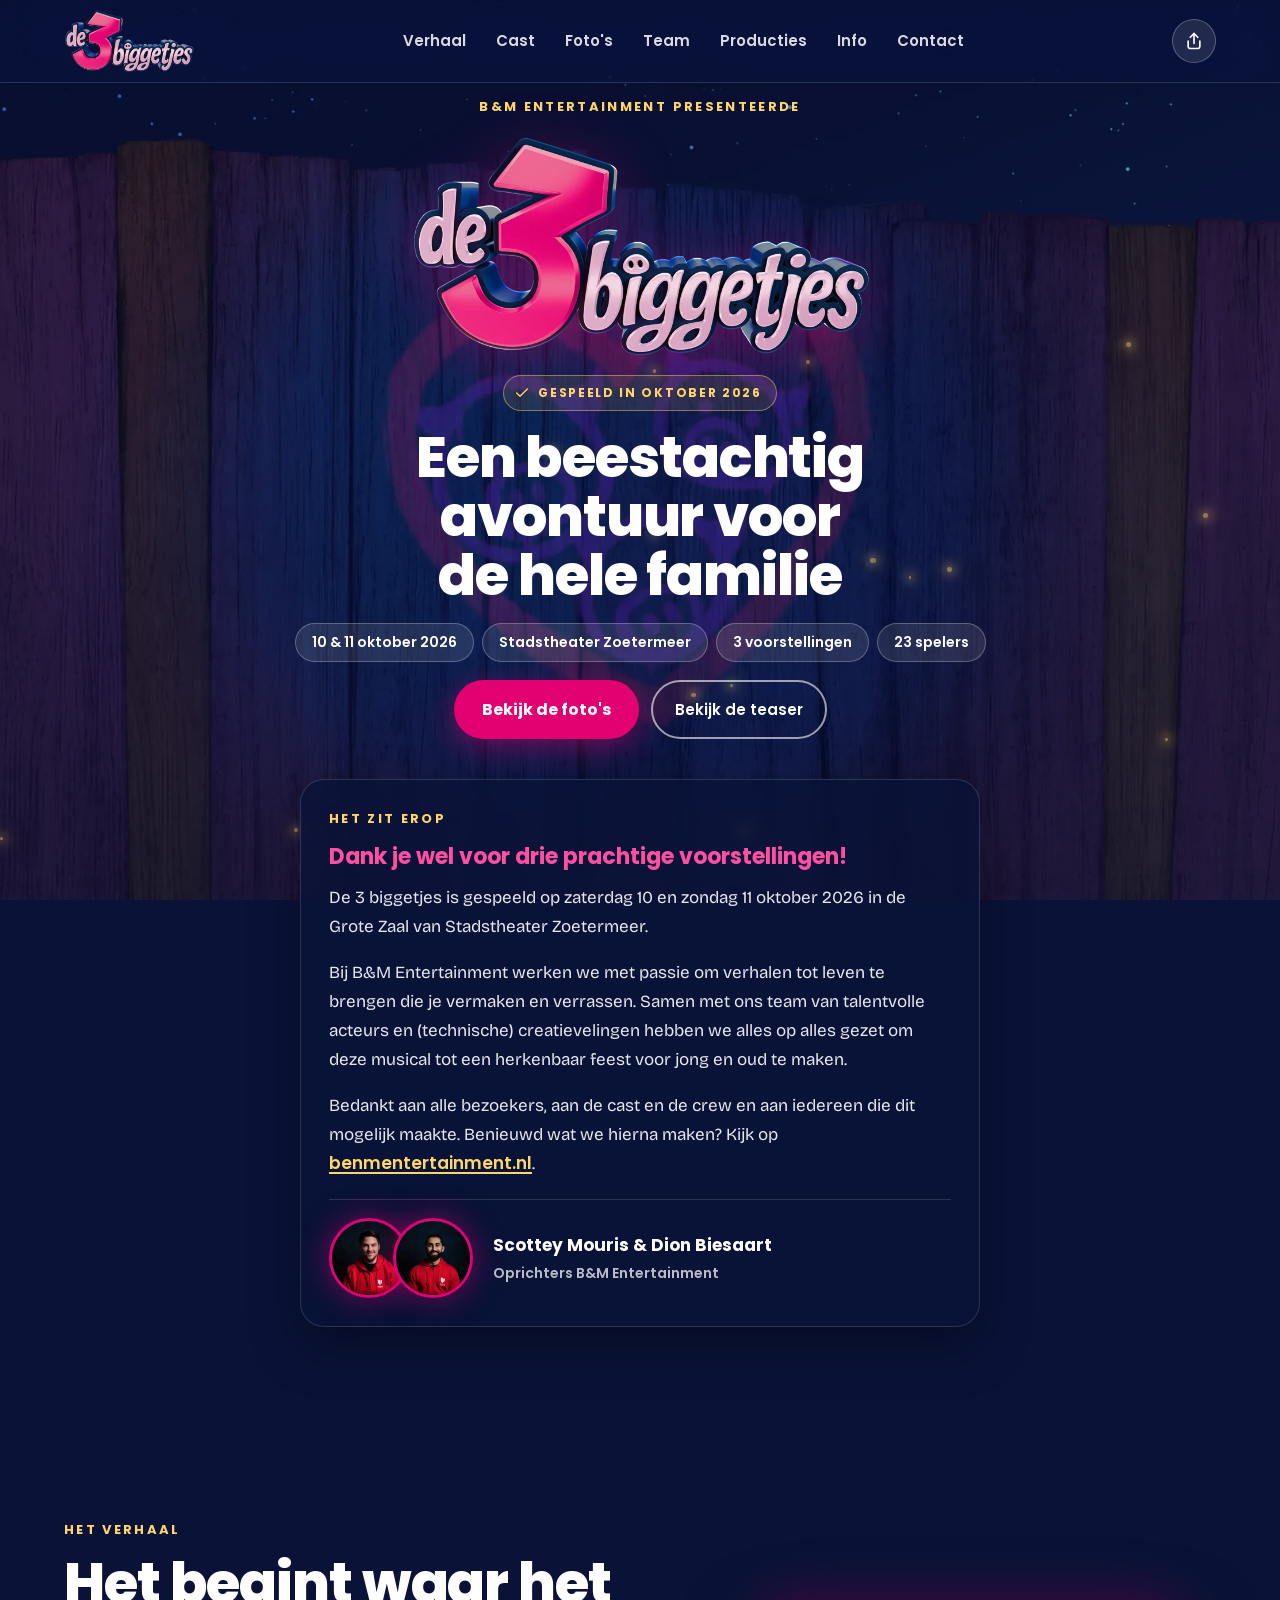
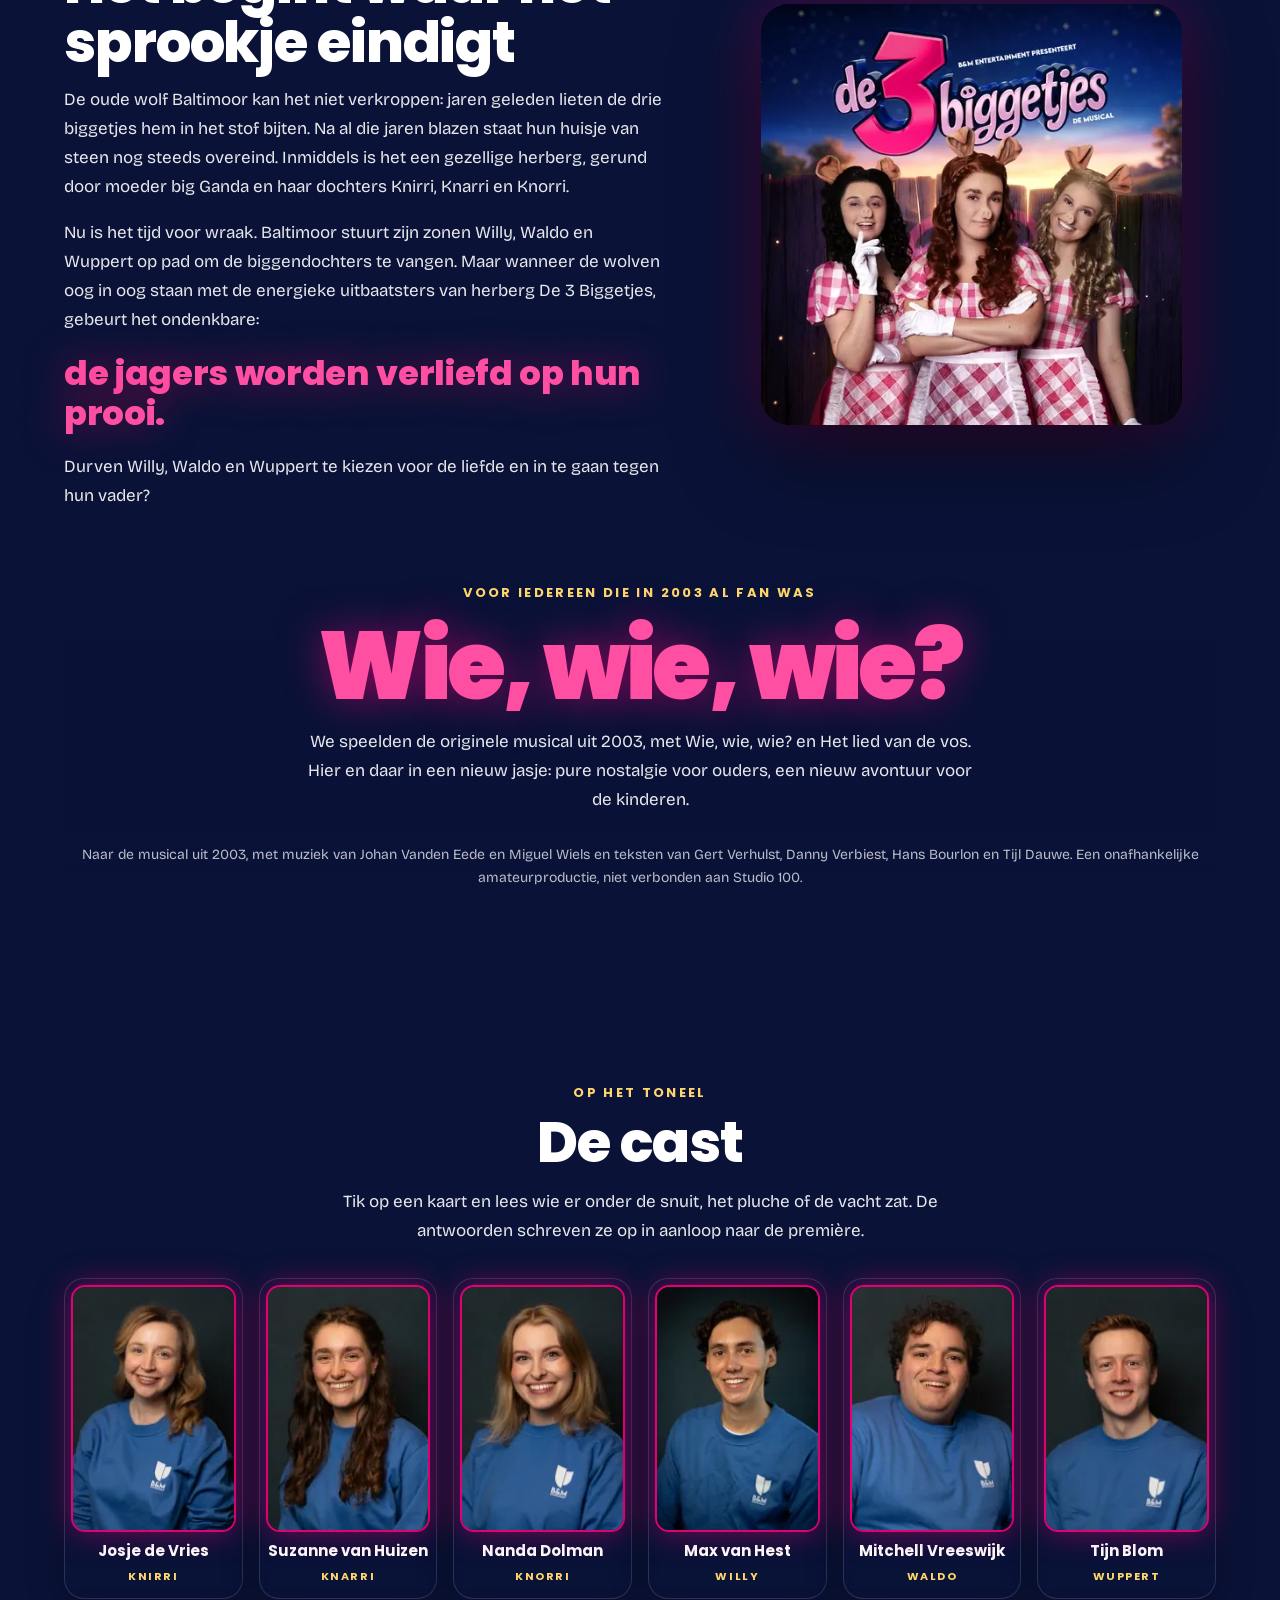
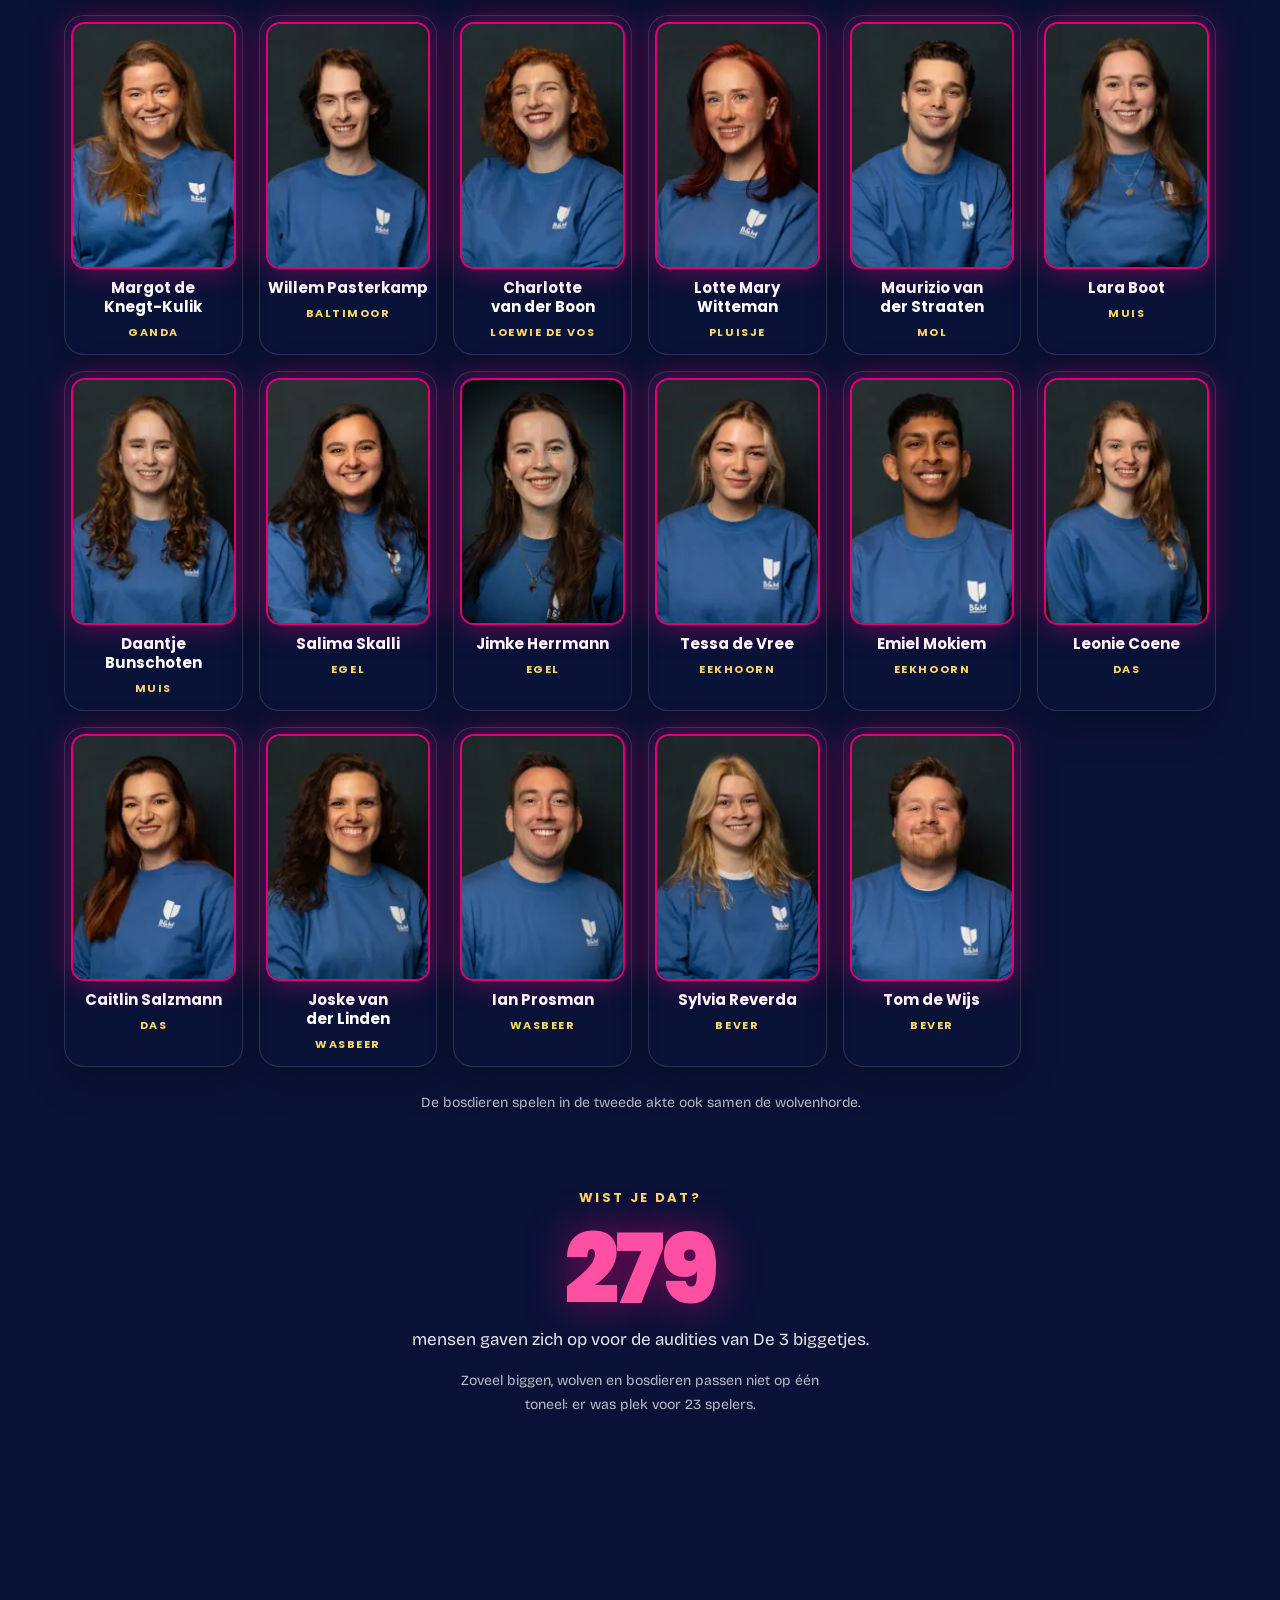
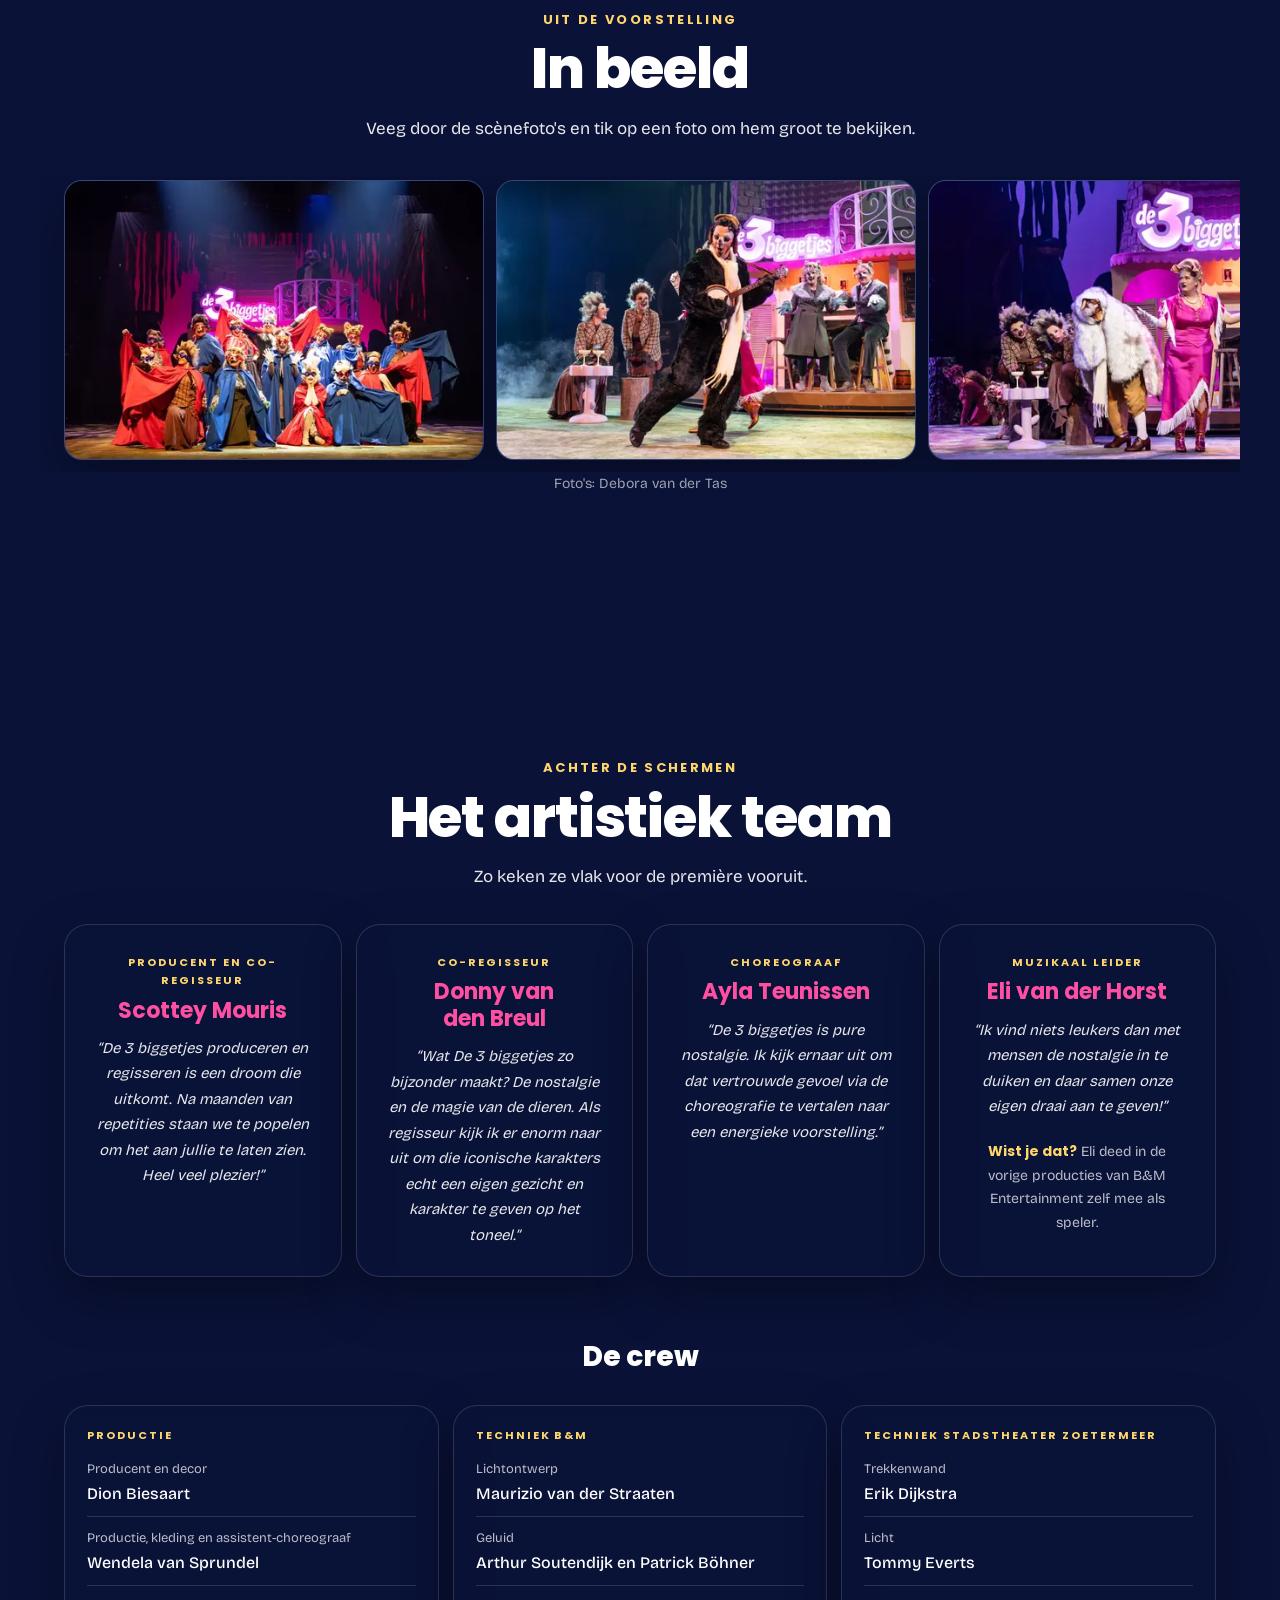
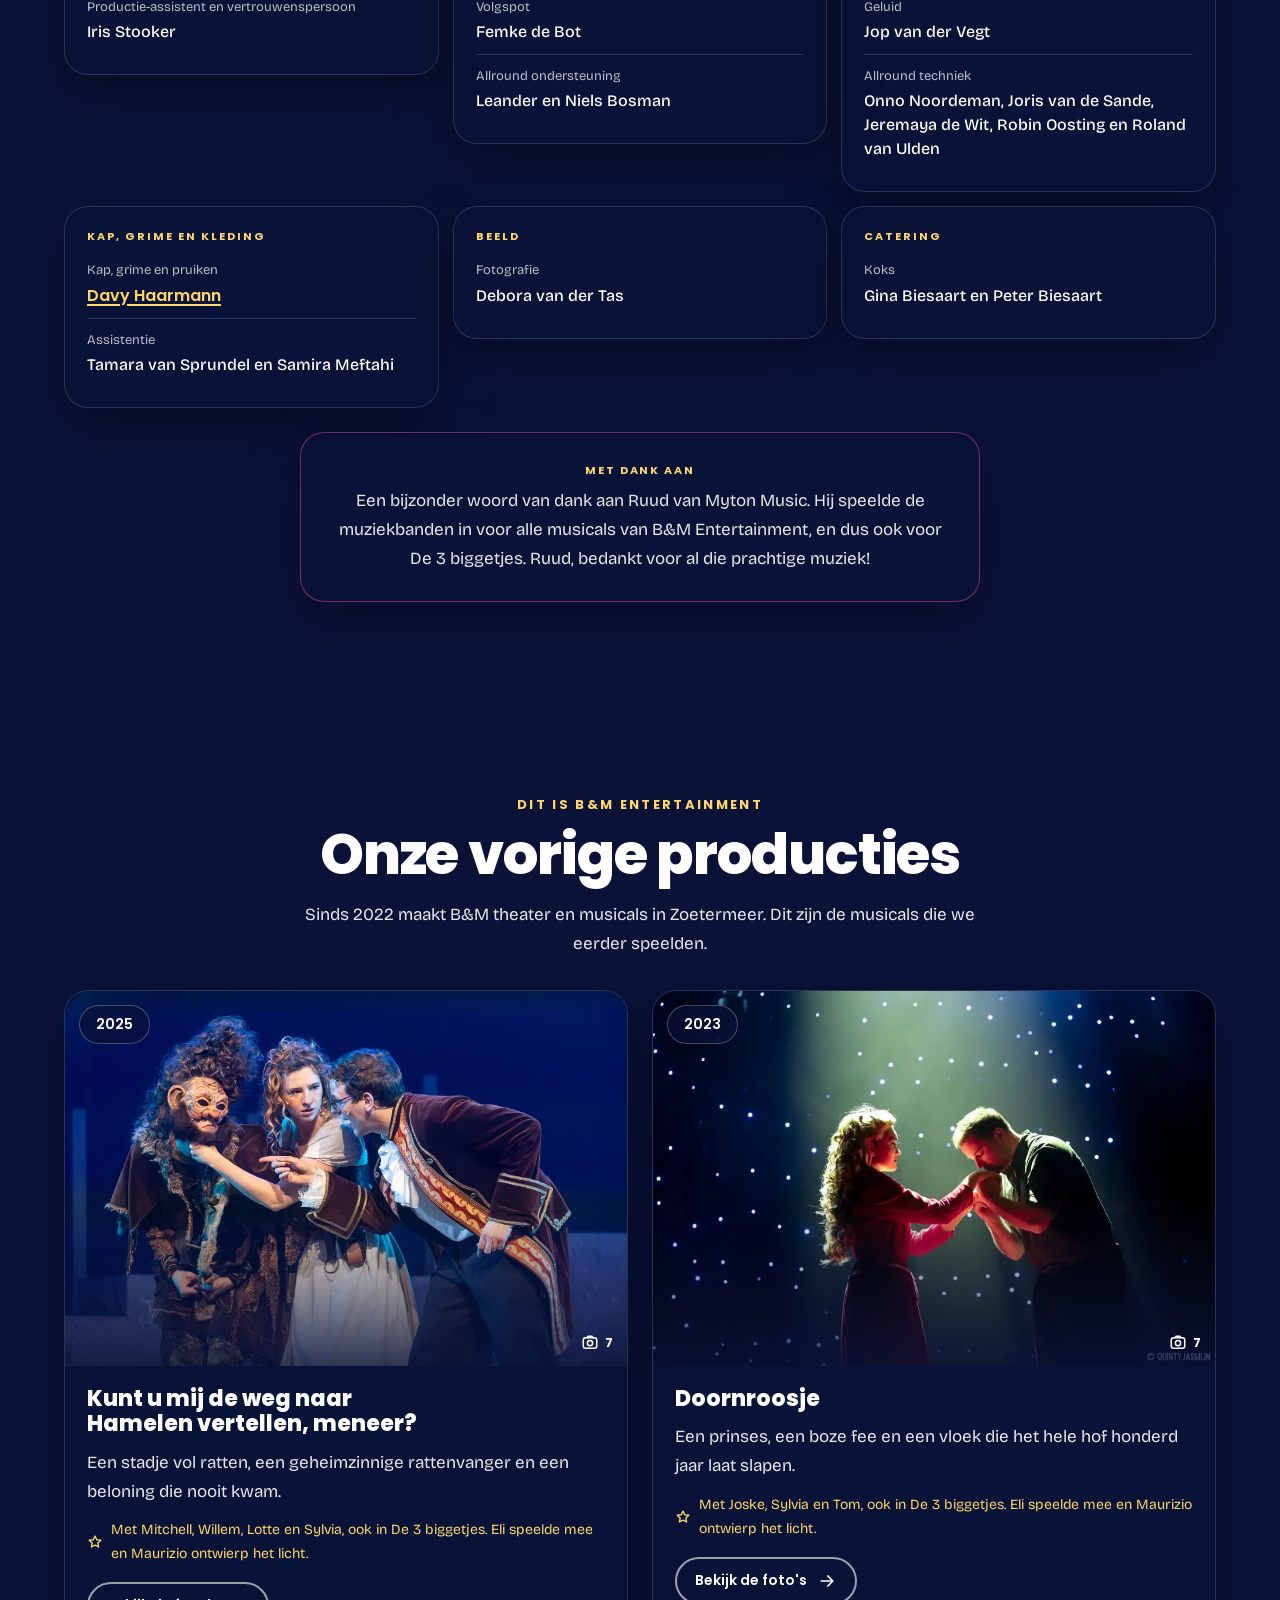
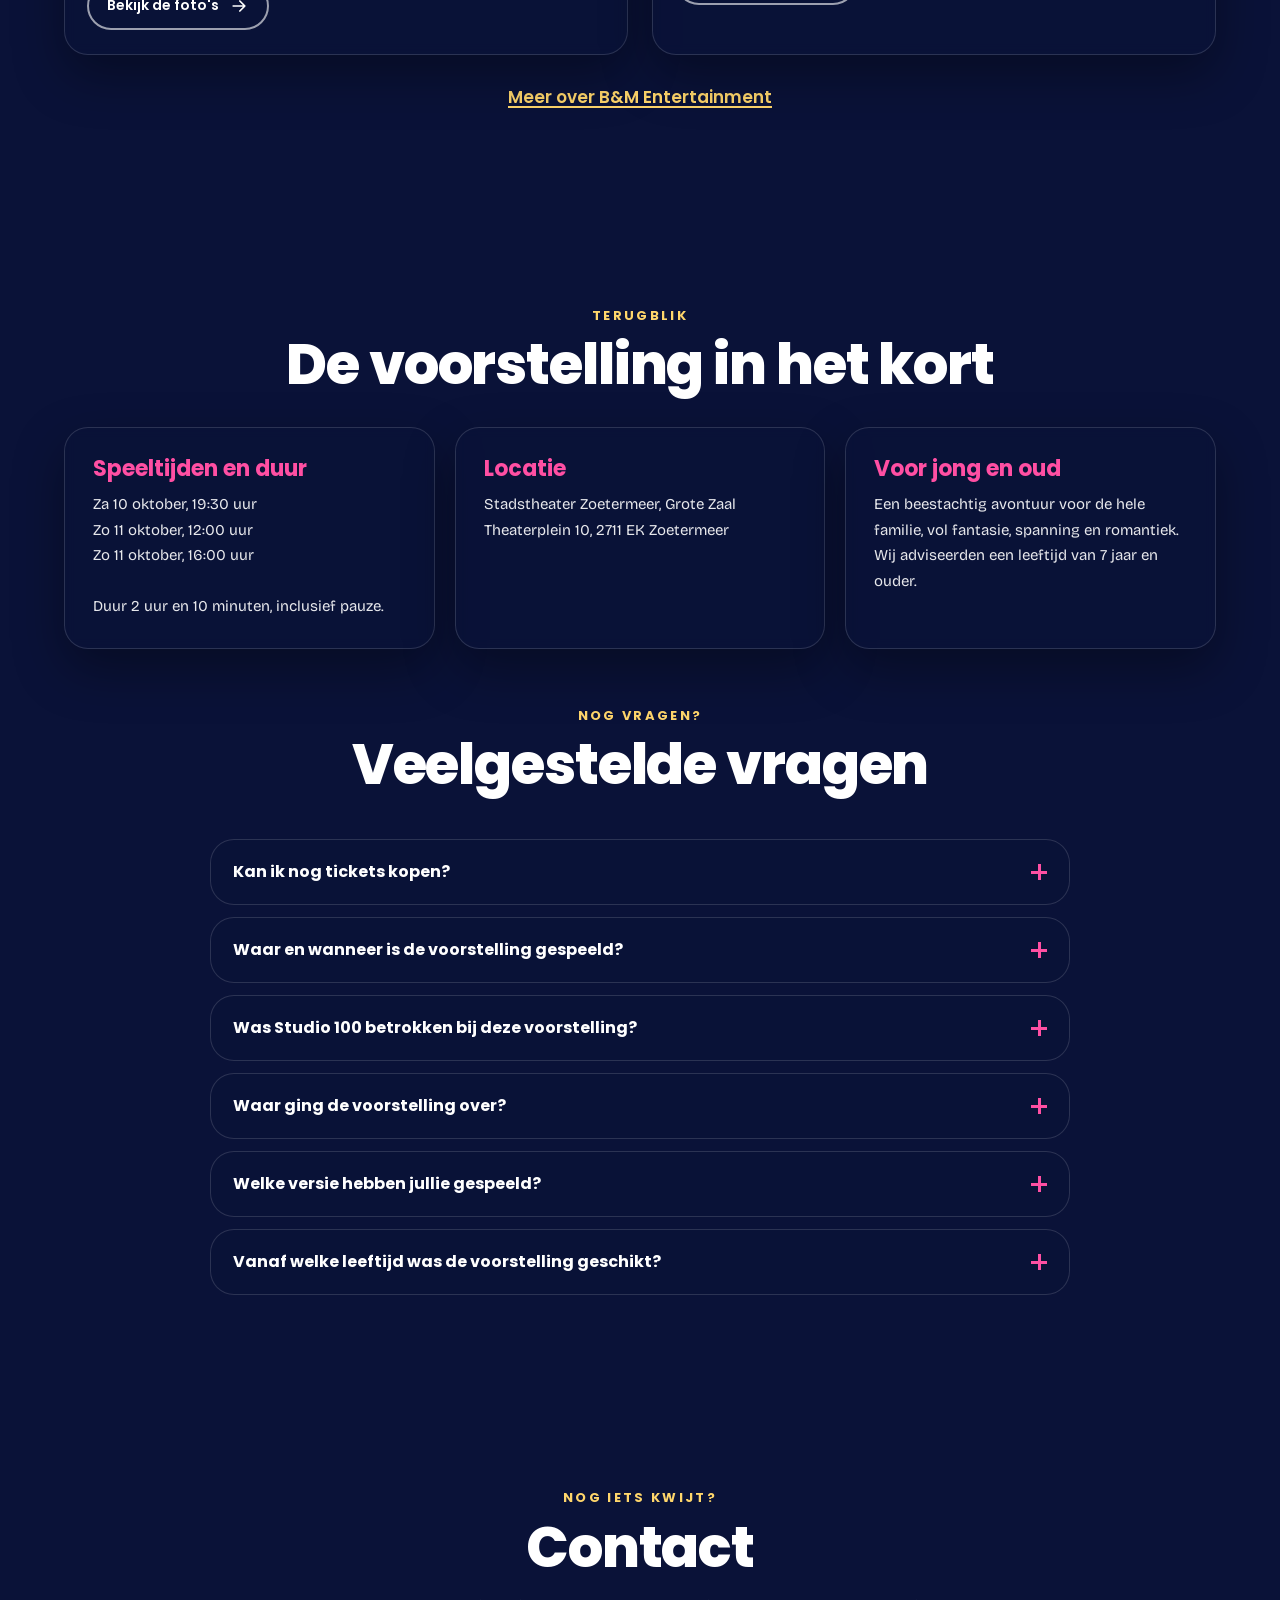
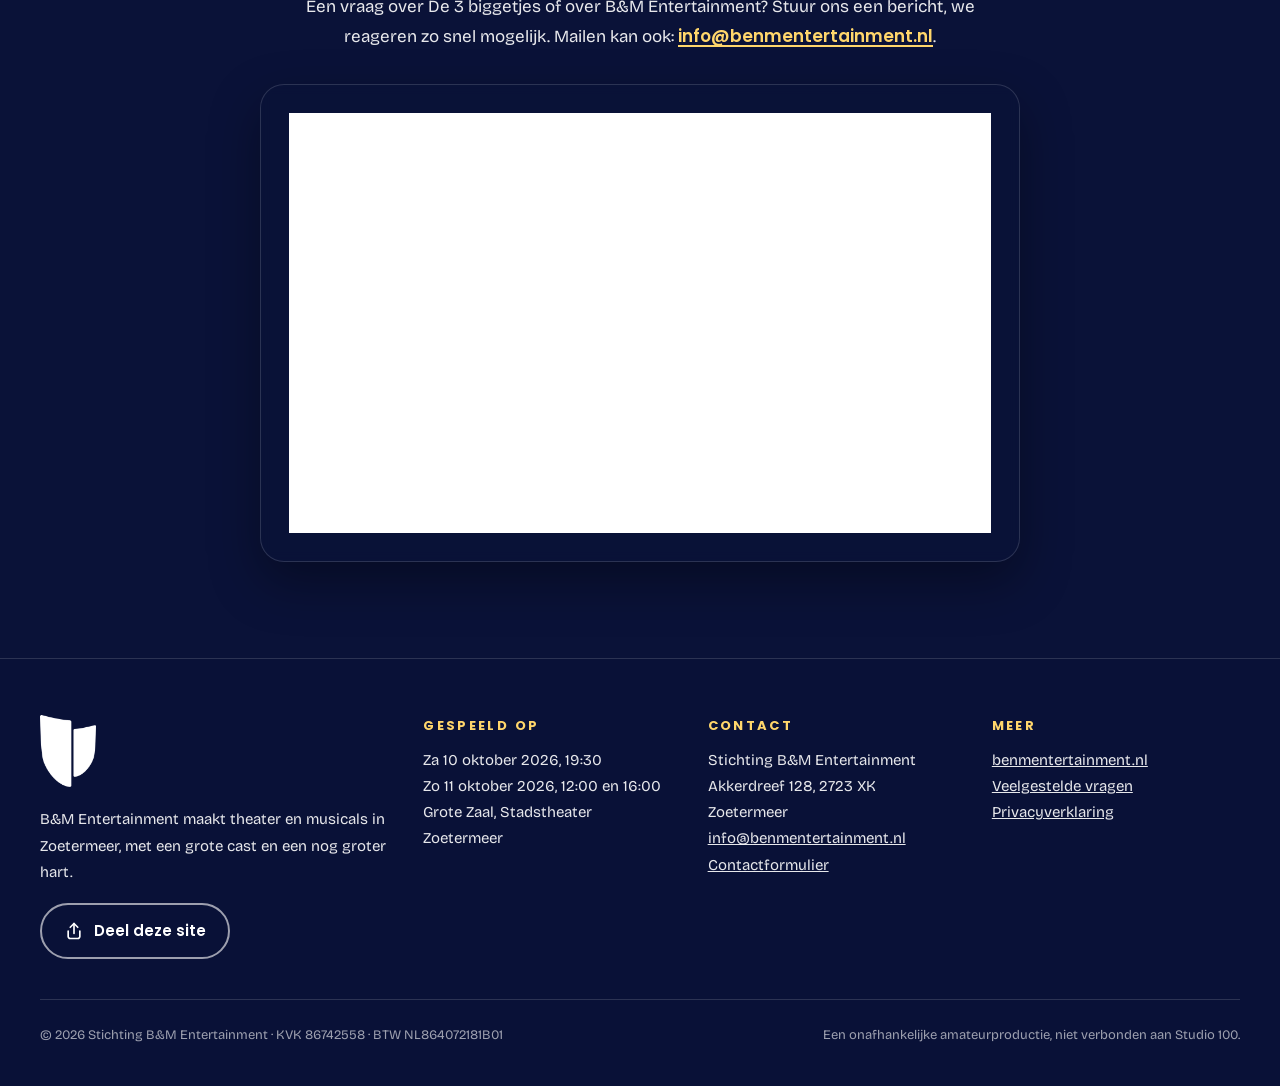
==== commit 7c4de7cf: "Verwerk inhoudelijke feedback op de terugblikpagina Metadata zonder nummerlijst, correcte credits (M" ====
--- a/index.html
+++ b/index.html
@@ -1,3 +1,3 @@
-<!DOCTYPE html><html lang="nl"><head><meta charset="utf-8"><meta name="viewport" content="width=device-width, initial-scale=1, viewport-fit=cover"><title>De 3 biggetjes | Musical door B&amp;M Entertainment</title><meta name="description" content="De 3 biggetjes, een musical van B&amp;M Entertainment: het verhaal, de cast, alle nummers, het team en veelgestelde vragen. Gespeeld op 10 en 11 oktober 2026 in Stadstheater Zoetermeer."><meta name="theme-color" content="#0A1238"><meta name="color-scheme" content="dark"><link rel="canonical" href="https://de3biggetjes.nl/"><link rel="icon" href="/favicon.svg" type="image/svg+xml"><link rel="icon" href="/favicon-32.png" sizes="32x32" type="image/png"><link rel="apple-touch-icon" href="/apple-touch-icon.png"><link rel="manifest" href="/manifest.webmanifest"><meta name="apple-mobile-web-app-capable" content="yes"><meta name="apple-mobile-web-app-status-bar-style" content="black-translucent"><meta name="apple-mobile-web-app-title" content="De 3 biggetjes"><meta property="og:type" content="website"><meta property="og:locale" content="nl_NL"><meta property="og:site_name" content="De 3 biggetjes"><meta property="og:title" content="De 3 biggetjes | Musical door B&amp;M Entertainment"><meta property="og:description" content="De 3 biggetjes, een musical van B&amp;M Entertainment: het verhaal, de cast, alle nummers en het team. Gespeeld op 10 en 11 oktober 2026 in Stadstheater Zoetermeer."><meta property="og:url" content="https://de3biggetjes.nl/"><meta property="og:image" content="https://de3biggetjes.nl/img/og.jpg"><meta property="og:image:width" content="1200"><meta property="og:image:height" content="630"><meta property="og:image:alt" content="De 3 biggetjes, een musical van B&amp;M Entertainment."><meta name="twitter:card" content="summary_large_image"><link rel="preload" href="/fonts/poppins-800.woff2" as="font" type="font/woff2" crossorigin><link rel="preload" href="/fonts/bricolage-grotesque.woff2" as="font" type="font/woff2" crossorigin><link rel="preload" as="image" type="image/webp" imagesrcset="/img/logo-400.webp 400w, /img/logo-800.webp 800w" imagesizes="(min-width: 560px) 460px, 84vw" fetchpriority="high"><link rel="stylesheet" href="/css/site.css"></head><body><script>
+<!DOCTYPE html><html lang="nl"><head><meta charset="utf-8"><meta name="viewport" content="width=device-width, initial-scale=1, viewport-fit=cover"><title>De 3 biggetjes | Musical door B&amp;M Entertainment</title><meta name="description" content="De 3 biggetjes, een musical van B&amp;M Entertainment: het verhaal, de cast, de foto's, het team en veelgestelde vragen. Gespeeld op 10 en 11 oktober 2026 in Stadstheater Zoetermeer."><meta name="theme-color" content="#0A1238"><meta name="color-scheme" content="dark"><link rel="canonical" href="https://de3biggetjes.nl/"><link rel="icon" href="/favicon.svg" type="image/svg+xml"><link rel="icon" href="/favicon-32.png" sizes="32x32" type="image/png"><link rel="apple-touch-icon" href="/apple-touch-icon.png"><link rel="manifest" href="/manifest.webmanifest"><meta name="apple-mobile-web-app-capable" content="yes"><meta name="apple-mobile-web-app-status-bar-style" content="black-translucent"><meta name="apple-mobile-web-app-title" content="De 3 biggetjes"><meta property="og:type" content="website"><meta property="og:locale" content="nl_NL"><meta property="og:site_name" content="De 3 biggetjes"><meta property="og:title" content="De 3 biggetjes | Musical door B&amp;M Entertainment"><meta property="og:description" content="De 3 biggetjes, een musical van B&amp;M Entertainment: het verhaal, de cast, de foto's en het team. Gespeeld op 10 en 11 oktober 2026 in Stadstheater Zoetermeer."><meta property="og:url" content="https://de3biggetjes.nl/"><meta property="og:image" content="https://de3biggetjes.nl/img/og.jpg"><meta property="og:image:width" content="1200"><meta property="og:image:height" content="630"><meta property="og:image:alt" content="De 3 biggetjes, een musical van B&amp;M Entertainment."><meta name="twitter:card" content="summary_large_image"><link rel="preload" href="/fonts/poppins-800.woff2" as="font" type="font/woff2" crossorigin><link rel="preload" href="/fonts/bricolage-grotesque.woff2" as="font" type="font/woff2" crossorigin><link rel="preload" as="image" type="image/webp" imagesrcset="/img/logo-400.webp 400w, /img/logo-800.webp 800w" imagesizes="(min-width: 560px) 460px, 84vw" fetchpriority="high"><link rel="stylesheet" href="/css/site.css"></head><body><script>
     document.documentElement.classList.add("js");
-  </script><a class="skip" href="#cast">Direct naar de cast</a><div class="vliegjes" aria-hidden="true"><span class="vliegje" style="--l:0%;--t:93%;--s:3.4px;--d:11.1s;--g:4.6s;--dl:-5.3s;--dx:36px;--dy:65px"></span><span class="vliegje" style="--l:54%;--t:77%;--s:4.4px;--d:17.2s;--g:3.1s;--dl:-3.7s;--dx:55px;--dy:23px"></span><span class="vliegje" style="--l:68%;--t:62%;--s:5.3px;--d:17.1s;--g:2.8s;--dl:-5.1s;--dx:66px;--dy:59px"></span><span class="vliegje" style="--l:58%;--t:92%;--s:5.2px;--d:12.7s;--g:3.4s;--dl:-8.4s;--dx:-37px;--dy:38px"></span><span class="vliegje" style="--l:43%;--t:50%;--s:5.3px;--d:14.6s;--g:4.6s;--dl:-8.8s;--dx:-23px;--dy:54px"></span><span class="vliegje" style="--l:51%;--t:59%;--s:3.1px;--d:18.1s;--g:2.6s;--dl:-3.7s;--dx:37px;--dy:75px"></span><span class="vliegje" style="--l:51%;--t:41%;--s:3.7px;--d:11.8s;--g:3.5s;--dl:-4.2s;--dx:37px;--dy:57px"></span><span class="vliegje" style="--l:23%;--t:92%;--s:3.9px;--d:17.6s;--g:4.3s;--dl:-6.3s;--dx:46px;--dy:61px"></span><span class="vliegje" style="--l:94%;--t:57%;--s:4.6px;--d:11.5s;--g:4.2s;--dl:-3.5s;--dx:-37px;--dy:68px"></span><span class="vliegje" style="--l:88%;--t:38%;--s:5.0px;--d:9.8s;--g:3.6s;--dl:-1.5s;--dx:24px;--dy:33px"></span><span class="vliegje" style="--l:63%;--t:40%;--s:3.9px;--d:14.9s;--g:2.8s;--dl:-9.2s;--dx:64px;--dy:73px"></span><span class="vliegje" style="--l:91%;--t:82%;--s:3.3px;--d:9.1s;--g:3.1s;--dl:-0.8s;--dx:20px;--dy:34px"></span><span class="vliegje" style="--l:74%;--t:63%;--s:4.6px;--d:11.4s;--g:5.0s;--dl:-2.4s;--dx:39px;--dy:27px"></span><span class="vliegje" style="--l:49%;--t:30%;--s:5.2px;--d:15.4s;--g:5.2s;--dl:-0.2s;--dx:-65px;--dy:78px"></span><span class="vliegje" style="--l:57%;--t:76%;--s:3.3px;--d:11.2s;--g:3.0s;--dl:-5.6s;--dx:23px;--dy:62px"></span><span class="vliegje" style="--l:71%;--t:64%;--s:2.6px;--d:10.1s;--g:5.2s;--dl:-1.3s;--dx:54px;--dy:22px"></span></div><header class="kop" id="kop"><div class="kop-in"><a class="kop-logo" href="#start" aria-label="De 3 biggetjes, naar boven"><img src="/img/logo-240.webp" srcset="/img/logo-240.webp 240w, /img/logo-400.webp 400w" sizes="(min-width: 1025px) 130px, 104px" width="240" height="114" alt="" decoding="async"></a><nav class="kop-nav" aria-label="Onderdelen van het boekje"><a href="#verhaal" data-nav="verhaal">Verhaal</a><a href="#cast" data-nav="cast">Cast</a><a href="#fotos" data-nav="fotos">Foto&#39;s</a><a href="#team" data-nav="team">Team</a><a href="#producties" data-nav="producties">Producties</a><a href="#praktisch" data-nav="praktisch">Info</a><a href="#contact" data-nav="contact">Contact</a></nav><div class="kop-acties"><button class="icoonknop" type="button" data-deel aria-label="Deel deze site" title="Delen"><svg viewBox="0 0 24 24" fill="none" stroke="currentColor" stroke-width="2" stroke-linecap="round" stroke-linejoin="round" aria-hidden="true" focusable="false"><path d="M12 3v12"/><path d="m7.5 7.5 4.5-4.5 4.5 4.5"/><path d="M5 12v6.5A2.5 2.5 0 0 0 7.5 21h9a2.5 2.5 0 0 0 2.5-2.5V12"/></svg></button></div></div></header><main id="inhoud"><section id="start" class="sectie hero" aria-labelledby="start-titel"><p class="eyebrow" data-start style="--i:0">B&amp;M Entertainment presenteerde</p><h1 id="start-titel"><img class="hero-logo" data-start style="--i:1" src="/img/logo-400.webp" srcset="/img/logo-400.webp 400w, /img/logo-800.webp 800w" sizes="(min-width: 560px) 460px, 84vw" width="400" height="190" alt="De 3 biggetjes" fetchpriority="high" decoding="async"></h1><span class="hero-label" data-start style="--i:2"><svg viewBox="0 0 24 24" fill="none" stroke="currentColor" stroke-width="2" stroke-linecap="round" stroke-linejoin="round" aria-hidden="true" focusable="false"><path d="M20 6 9 17l-5-5"/></svg> Gespeeld in oktober 2026</span><p class="h1 hero-titel" data-start style="--i:3">Een beestachtig avontuur voor de hele familie</p><ul class="chips hero-chips" data-start style="--i:3" aria-label="Kort samengevat"><li class="chip">10 &amp; 11 oktober 2026</li><li class="chip">Stadstheater Zoetermeer</li><li class="chip">3 voorstellingen</li><li class="chip">23 spelers</li></ul><div class="knoppen hero-knoppen" data-start style="--i:4"><a class="btn" href="#fotos">Bekijk de foto&#39;s</a><a class="btn-ghost" href="https://www.youtube.com/watch?v=yE-lSpyAQcg" target="_blank" rel="noopener">Bekijk de teaser</a></div></section><section id="welkom" class="sectie welkom" aria-labelledby="welkom-titel"><div class="kaart welkom-kaart"><p class="eyebrow">Het zit erop</p><h2 id="welkom-titel" class="h3">Dank je wel voor drie prachtige voorstellingen!</h2><div class="body welkom-tekst"><p>De 3 biggetjes is gespeeld op zaterdag 10 en zondag 11 oktober 2026 in de Grote Zaal van Stadstheater Zoetermeer.</p><p>Bij B&amp;M Entertainment werken we met passie om verhalen tot leven te brengen die je vermaken en verrassen. Samen met ons team van talentvolle acteurs en (technische) creatievelingen hebben we alles op alles gezet om deze musical tot een herkenbaar feest voor jong en oud te maken.</p><p>Bedankt aan alle bezoekers, aan de cast en de crew en aan iedereen die dit mogelijk maakte. Benieuwd wat we hierna maken? Kijk op <a class="link-goud" href="https://benmentertainment.nl/" target="_blank" rel="noopener">benmentertainment.nl</a>.</p></div><div class="welkom-onder"><ul class="welkom-foto-rij" aria-hidden="true"><li class="welkom-foto"><img src="/img/scottey-mouris-240.webp" srcset="/img/scottey-mouris-240.webp 240w, /img/scottey-mouris-480.webp 480w" sizes="96px" width="240" height="240" alt="" loading="lazy" decoding="async"></li><li class="welkom-foto"><img src="/img/dion-biesaart-240.webp" srcset="/img/dion-biesaart-240.webp 240w, /img/dion-biesaart-480.webp 480w" sizes="96px" width="240" height="240" alt="" loading="lazy" decoding="async"></li></ul><p class="welkom-naam"><strong><span class="heel">Scottey Mouris</span> <span class="heel">&amp; Dion Biesaart</span></strong><span class="klein">Oprichters B&amp;M Entertainment</span></p></div></div></section><section id="verhaal" class="sectie" aria-labelledby="verhaal-titel"><div class="verhaal-grid"><div class="verhaal-tekst"><p class="eyebrow" data-onthul>Het verhaal</p><h2 id="verhaal-titel" class="h2" data-onthul style="text-align:left;--i:1">Het begint waar het sprookje eindigt</h2><div class="body" data-onthul style="--i:2"><p>De oude wolf Baltimoor kan het niet verkroppen: jaren geleden lieten de drie biggetjes hem in het stof bijten. Na al die jaren blazen staat het huisje van steen nog steeds overeind en moeder big Ganda heeft het omgetoverd tot een gezellige herberg die ze runt met haar dochters Knirri, Knarri en Knorri.</p><p>Nu is het tijd voor wraak. Baltimoor stuurt zijn zonen Willy, Waldo en Wuppert op pad om de biggendochters te vangen. Maar wanneer de wolven oog in oog staan met de energieke uitbaatsters van herberg De 3 Biggetjes, gebeurt het ondenkbare:</p></div><p class="nadruk" data-onthul style="--i:3">de jagers worden verliefd op hun prooi.</p><p data-onthul style="--i:4">Durven Willy, Waldo en Wuppert te kiezen voor de liefde en in te gaan tegen hun vader?</p></div><img class="poster" data-onthul style="--i:2" src="/img/poster-480.webp" srcset="/img/poster-480.webp 480w, /img/poster-800.webp 800w, /img/poster-1080.webp 1080w" sizes="(min-width: 900px) 440px, 86vw" width="480" height="480" alt="Poster van De 3 biggetjes: drie biggetjes in roze geruite jurkjes voor een houten schutting onder een sterrenhemel" loading="lazy" decoding="async"></div><div class="nostalgie band"><p class="eyebrow" data-onthul>Voor iedereen die in 2003 al fan was</p><p class="mega" data-onthul style="--i:1" aria-hidden="true">Wie, wie, wie?</p><p class="lead" data-onthul style="--i:2">We speelden de originele musical uit 2003, met Wie, wie, wie? en Het lied van de vos. Hier en daar in een nieuw jasje: pure nostalgie voor ouders, een nieuw avontuur voor de kinderen.</p><p class="klein disclaimer" data-onthul style="--i:3">Een onafhankelijke amateurproductie, niet verbonden aan Studio 100.</p></div></section><section id="cast" class="sectie" aria-labelledby="cast-titel"><div class="sectie-kop"><p class="eyebrow" data-onthul>Op het toneel</p><h2 id="cast-titel" class="h2" data-onthul style="--i:1">De cast</h2><p class="lead" data-onthul style="--i:2">Tik op een kaart en lees wie er onder de snuit, het pluche of de vacht zat. De antwoorden schreven ze op in aanloop naar de première.</p></div><ul class="cast-grid" aria-label="Alle castleden"><li class="persoon-item" data-onthul style="--i:0"><button class="persoon" type="button" data-persoon="josje-de-vries" aria-haspopup="dialog"><span class="avatar avatar--hoofd"><img src="/img/cast/josje-de-vries-160.webp" srcset="/img/cast/josje-de-vries-160.webp 160w, /img/cast/josje-de-vries-320.webp 320w" sizes="128px" width="160" height="240" alt="" loading="lazy" decoding="async"></span><span class="persoon-naam">Josje de Vries</span><span class="eyebrow">Knirri</span></button></li><li class="persoon-item" data-onthul style="--i:1"><button class="persoon" type="button" data-persoon="suzanne-van-huizen" aria-haspopup="dialog"><span class="avatar avatar--hoofd"><img src="/img/cast/suzanne-van-huizen-160.webp" srcset="/img/cast/suzanne-van-huizen-160.webp 160w, /img/cast/suzanne-van-huizen-320.webp 320w" sizes="128px" width="160" height="240" alt="" loading="lazy" decoding="async"></span><span class="persoon-naam">Suzanne van Huizen</span><span class="eyebrow">Knarri</span></button></li><li class="persoon-item" data-onthul style="--i:2"><button class="persoon" type="button" data-persoon="nanda-dolman" aria-haspopup="dialog"><span class="avatar avatar--hoofd"><img src="/img/cast/nanda-dolman-160.webp" srcset="/img/cast/nanda-dolman-160.webp 160w, /img/cast/nanda-dolman-320.webp 320w" sizes="128px" width="160" height="240" alt="" loading="lazy" decoding="async"></span><span class="persoon-naam">Nanda Dolman</span><span class="eyebrow">Knorri</span></button></li><li class="persoon-item" data-onthul style="--i:0"><button class="persoon" type="button" data-persoon="max-van-hest" aria-haspopup="dialog"><span class="avatar avatar--hoofd"><img src="/img/cast/max-van-hest-160.webp" srcset="/img/cast/max-van-hest-160.webp 160w, /img/cast/max-van-hest-320.webp 320w" sizes="128px" width="160" height="240" alt="" loading="lazy" decoding="async"></span><span class="persoon-naam">Max van Hest</span><span class="eyebrow">Willy</span></button></li><li class="persoon-item" data-onthul style="--i:1"><button class="persoon" type="button" data-persoon="mitchell-vreeswijk" aria-haspopup="dialog"><span class="avatar avatar--hoofd"><img src="/img/cast/mitchell-vreeswijk-160.webp" srcset="/img/cast/mitchell-vreeswijk-160.webp 160w, /img/cast/mitchell-vreeswijk-320.webp 320w" sizes="128px" width="160" height="240" alt="" loading="lazy" decoding="async"></span><span class="persoon-naam">Mitchell Vreeswijk</span><span class="eyebrow">Waldo</span></button></li><li class="persoon-item" data-onthul style="--i:2"><button class="persoon" type="button" data-persoon="tijn-blom" aria-haspopup="dialog"><span class="avatar avatar--hoofd"><img src="/img/cast/tijn-blom-160.webp" srcset="/img/cast/tijn-blom-160.webp 160w, /img/cast/tijn-blom-320.webp 320w" sizes="128px" width="160" height="240" alt="" loading="lazy" decoding="async"></span><span class="persoon-naam">Tijn Blom</span><span class="eyebrow">Wuppert</span></button></li><li class="persoon-item" data-onthul style="--i:0"><button class="persoon" type="button" data-persoon="margot-de-knegt-kulik" aria-haspopup="dialog"><span class="avatar avatar--hoofd"><img src="/img/cast/margot-de-knegt-kulik-160.webp" srcset="/img/cast/margot-de-knegt-kulik-160.webp 160w, /img/cast/margot-de-knegt-kulik-320.webp 320w" sizes="128px" width="160" height="240" alt="" loading="lazy" decoding="async"></span><span class="persoon-naam">Margot de Knegt-Kulik</span><span class="eyebrow">Ganda</span></button></li><li class="persoon-item" data-onthul style="--i:1"><button class="persoon" type="button" data-persoon="willem-pasterkamp" aria-haspopup="dialog"><span class="avatar avatar--hoofd"><img src="/img/cast/willem-pasterkamp-160.webp" srcset="/img/cast/willem-pasterkamp-160.webp 160w, /img/cast/willem-pasterkamp-320.webp 320w" sizes="128px" width="160" height="240" alt="" loading="lazy" decoding="async"></span><span class="persoon-naam">Willem Pasterkamp</span><span class="eyebrow">Baltimoor</span></button></li><li class="persoon-item" data-onthul style="--i:2"><button class="persoon" type="button" data-persoon="charlotte-van-der-boon" aria-haspopup="dialog"><span class="avatar avatar--hoofd"><img src="/img/cast/charlotte-van-der-boon-160.webp" srcset="/img/cast/charlotte-van-der-boon-160.webp 160w, /img/cast/charlotte-van-der-boon-320.webp 320w" sizes="128px" width="160" height="240" alt="" loading="lazy" decoding="async"></span><span class="persoon-naam">Charlotte van der Boon</span><span class="eyebrow">Loewie de vos</span></button></li><li class="persoon-item" data-onthul style="--i:0"><button class="persoon" type="button" data-persoon="lotte-witteman" aria-haspopup="dialog"><span class="avatar avatar--hoofd"><img src="/img/cast/lotte-witteman-160.webp" srcset="/img/cast/lotte-witteman-160.webp 160w, /img/cast/lotte-witteman-320.webp 320w" sizes="128px" width="160" height="240" alt="" loading="lazy" decoding="async"></span><span class="persoon-naam">Lotte Mary Witteman</span><span class="eyebrow">Pluisje</span></button></li><li class="persoon-item" data-onthul style="--i:1"><button class="persoon" type="button" data-persoon="maurizio-van-der-straaten" aria-haspopup="dialog"><span class="avatar avatar--hoofd"><img src="/img/cast/maurizio-van-der-straaten-160.webp" srcset="/img/cast/maurizio-van-der-straaten-160.webp 160w, /img/cast/maurizio-van-der-straaten-320.webp 320w" sizes="128px" width="160" height="240" alt="" loading="lazy" decoding="async"></span><span class="persoon-naam">Maurizio van der Straaten</span><span class="eyebrow">Mol</span></button></li><li class="persoon-item" data-onthul style="--i:2"><button class="persoon" type="button" data-persoon="lara-boot" aria-haspopup="dialog"><span class="avatar avatar--hoofd"><img src="/img/cast/lara-boot-160.webp" srcset="/img/cast/lara-boot-160.webp 160w, /img/cast/lara-boot-320.webp 320w" sizes="128px" width="160" height="240" alt="" loading="lazy" decoding="async"></span><span class="persoon-naam">Lara Boot</span><span class="eyebrow">Muis</span></button></li><li class="persoon-item" data-onthul style="--i:0"><button class="persoon" type="button" data-persoon="daantje-bunschoten" aria-haspopup="dialog"><span class="avatar avatar--hoofd"><img src="/img/cast/daantje-bunschoten-160.webp" srcset="/img/cast/daantje-bunschoten-160.webp 160w, /img/cast/daantje-bunschoten-320.webp 320w" sizes="128px" width="160" height="240" alt="" loading="lazy" decoding="async"></span><span class="persoon-naam">Daantje Bunschoten</span><span class="eyebrow">Muis</span></button></li><li class="persoon-item" data-onthul style="--i:1"><button class="persoon" type="button" data-persoon="salima-skalli" aria-haspopup="dialog"><span class="avatar avatar--hoofd"><img src="/img/cast/salima-skalli-160.webp" srcset="/img/cast/salima-skalli-160.webp 160w, /img/cast/salima-skalli-320.webp 320w" sizes="128px" width="160" height="240" alt="" loading="lazy" decoding="async"></span><span class="persoon-naam">Salima Skalli</span><span class="eyebrow">Egel</span></button></li><li class="persoon-item" data-onthul style="--i:2"><button class="persoon" type="button" data-persoon="jimke-herrmann" aria-haspopup="dialog"><span class="avatar avatar--hoofd"><img src="/img/cast/jimke-herrmann-160.webp" srcset="/img/cast/jimke-herrmann-160.webp 160w, /img/cast/jimke-herrmann-320.webp 320w" sizes="128px" width="160" height="240" alt="" loading="lazy" decoding="async"></span><span class="persoon-naam">Jimke Herrmann</span><span class="eyebrow">Egel</span></button></li><li class="persoon-item" data-onthul style="--i:0"><button class="persoon" type="button" data-persoon="tessa-de-vree" aria-haspopup="dialog"><span class="avatar avatar--hoofd"><img src="/img/cast/tessa-de-vree-160.webp" srcset="/img/cast/tessa-de-vree-160.webp 160w, /img/cast/tessa-de-vree-320.webp 320w" sizes="128px" width="160" height="240" alt="" loading="lazy" decoding="async"></span><span class="persoon-naam">Tessa de Vree</span><span class="eyebrow">Eekhoorn</span></button></li><li class="persoon-item" data-onthul style="--i:1"><button class="persoon" type="button" data-persoon="emiel-mokiem" aria-haspopup="dialog"><span class="avatar avatar--hoofd"><img src="/img/cast/emiel-mokiem-160.webp" srcset="/img/cast/emiel-mokiem-160.webp 160w, /img/cast/emiel-mokiem-320.webp 320w" sizes="128px" width="160" height="240" alt="" loading="lazy" decoding="async"></span><span class="persoon-naam">Emiel Mokiem</span><span class="eyebrow">Eekhoorn</span></button></li><li class="persoon-item" data-onthul style="--i:2"><button class="persoon" type="button" data-persoon="leonie-coene" aria-haspopup="dialog"><span class="avatar avatar--hoofd"><img src="/img/cast/leonie-coene-160.webp" srcset="/img/cast/leonie-coene-160.webp 160w, /img/cast/leonie-coene-320.webp 320w" sizes="128px" width="160" height="240" alt="" loading="lazy" decoding="async"></span><span class="persoon-naam">Leonie Coene</span><span class="eyebrow">Das</span></button></li><li class="persoon-item" data-onthul style="--i:0"><button class="persoon" type="button" data-persoon="caitlin-salzmann" aria-haspopup="dialog"><span class="avatar avatar--hoofd"><img src="/img/cast/caitlin-salzmann-160.webp" srcset="/img/cast/caitlin-salzmann-160.webp 160w, /img/cast/caitlin-salzmann-320.webp 320w" sizes="128px" width="160" height="240" alt="" loading="lazy" decoding="async"></span><span class="persoon-naam">Caitlin Salzmann</span><span class="eyebrow">Das</span></button></li><li class="persoon-item" data-onthul style="--i:1"><button class="persoon" type="button" data-persoon="joske-van-der-linden" aria-haspopup="dialog"><span class="avatar avatar--hoofd"><img src="/img/cast/joske-van-der-linden-160.webp" srcset="/img/cast/joske-van-der-linden-160.webp 160w, /img/cast/joske-van-der-linden-320.webp 320w" sizes="128px" width="160" height="240" alt="" loading="lazy" decoding="async"></span><span class="persoon-naam">Joske van der Linden</span><span class="eyebrow">Wasbeer</span></button></li><li class="persoon-item" data-onthul style="--i:2"><button class="persoon" type="button" data-persoon="ian-prosman" aria-haspopup="dialog"><span class="avatar avatar--hoofd"><img src="/img/cast/ian-prosman-160.webp" srcset="/img/cast/ian-prosman-160.webp 160w, /img/cast/ian-prosman-320.webp 320w" sizes="128px" width="160" height="240" alt="" loading="lazy" decoding="async"></span><span class="persoon-naam">Ian Prosman</span><span class="eyebrow">Wasbeer</span></button></li><li class="persoon-item" data-onthul style="--i:0"><button class="persoon" type="button" data-persoon="sylvia-reverda" aria-haspopup="dialog"><span class="avatar avatar--hoofd"><img src="/img/cast/sylvia-reverda-160.webp" srcset="/img/cast/sylvia-reverda-160.webp 160w, /img/cast/sylvia-reverda-320.webp 320w" sizes="128px" width="160" height="240" alt="" loading="lazy" decoding="async"></span><span class="persoon-naam">Sylvia Reverda</span><span class="eyebrow">Bever</span></button></li><li class="persoon-item" data-onthul style="--i:1"><button class="persoon" type="button" data-persoon="tom-de-wijs" aria-haspopup="dialog"><span class="avatar avatar--hoofd"><img src="/img/cast/tom-de-wijs-160.webp" srcset="/img/cast/tom-de-wijs-160.webp 160w, /img/cast/tom-de-wijs-320.webp 320w" sizes="128px" width="160" height="240" alt="" loading="lazy" decoding="async"></span><span class="persoon-naam">Tom de Wijs</span><span class="eyebrow">Bever</span></button></li></ul><p class="cast-noot" data-onthul>De bosdieren spelen in de tweede akte ook samen de wolvenhorde.</p><div class="weetje band"><p class="eyebrow" data-onthul>Wist je dat?</p><p class="weetje-feit" data-onthul style="--i:1"><span class="sr-only">279 </span><span class="mega" aria-hidden="true" data-tel="279">279</span><span class="lead">mensen gaven zich op voor de audities van De&nbsp;3&nbsp;biggetjes.</span></p><p class="klein" data-onthul style="--i:2">Zoveel biggen, wolven en bosdieren passen niet op één toneel: de cast telt 23 spelers.</p></div><template id="tpl-josje-de-vries"><div class="sheet-kop" data-sleep><span class="avatar avatar--hoofd"><img src="/img/cast/josje-de-vries-160.webp" srcset="/img/cast/josje-de-vries-160.webp 160w, /img/cast/josje-de-vries-320.webp 320w" sizes="128px" width="160" height="240" alt="" loading="lazy" decoding="async"></span><div><p class="eyebrow eyebrow--klein">Knirri</p><h3>Josje de Vries</h3><p class="sheet-rolomschrijving">Big, dochter van Ganda</p></div></div><dl class="antwoorden"><div><dt>Eerder te zien in</dt><dd>Ik ben begonnen bij het Hofpleintheater in Rotterdam en stond afgelopen seizoen in het theater met The Addams Family</dd></div><div><dt>Overdag</dt><dd>Ik ben beleidsadviseur bij het Ministerie van Volksgezondheid, Welzijn en Sport</dd></div><div><dt>Verliefd op</dt><dd>Mijn lieve vriend Rik natuurlijk, maar ook wel op de hond van mijn ouders: Floortje</dd></div><div><dt>Het leukste aan De 3 biggetjes</dt><dd>De 3 biggetjes heeft alles: nostalgie, humor, spanning en de leukste en vrolijkste liedjes. Dat maakt het meespelen echt één groot feest.</dd></div><div><dt>Bestelt in de herberg</dt><dd>Kaas!</dd></div></dl><blockquote class="citaat">Ik hoop dat iedereen enorm gaat genieten van deze waanzinnig vrolijke voorstelling!</blockquote><div class="sheet-voet"><button class="btn-ghost" type="button" data-open="tom-de-wijs" aria-label="Vorige: Tom de Wijs"><svg viewBox="0 0 24 24" fill="none" stroke="currentColor" stroke-width="2" stroke-linecap="round" stroke-linejoin="round" aria-hidden="true" focusable="false"><path d="m15 5-7 7 7 7"/></svg> Tom</button><button class="btn-ghost" type="button" data-open="suzanne-van-huizen" aria-label="Volgende: Suzanne van Huizen">Suzanne <svg viewBox="0 0 24 24" fill="none" stroke="currentColor" stroke-width="2" stroke-linecap="round" stroke-linejoin="round" aria-hidden="true" focusable="false"><path d="m9 5 7 7-7 7"/></svg></button></div></template><template id="tpl-suzanne-van-huizen"><div class="sheet-kop" data-sleep><span class="avatar avatar--hoofd"><img src="/img/cast/suzanne-van-huizen-160.webp" srcset="/img/cast/suzanne-van-huizen-160.webp 160w, /img/cast/suzanne-van-huizen-320.webp 320w" sizes="128px" width="160" height="240" alt="" loading="lazy" decoding="async"></span><div><p class="eyebrow eyebrow--klein">Knarri</p><h3>Suzanne van Huizen</h3><p class="sheet-rolomschrijving">Big, dochter van Ganda</p></div></div><dl class="antwoorden"><div><dt>Eerder te zien in</dt><dd>Olympus, Mamma Mia, Aladdin en Grease</dd></div><div><dt>Overdag</dt><dd>Jeugdarts</dd></div><div><dt>Verliefd op</dt><dd>Guus</dd></div><div><dt>Het leukste aan De 3 biggetjes</dt><dd>Met de groep dansen op de catchy liedjes</dd></div></dl><div class="sheet-voet"><button class="btn-ghost" type="button" data-open="josje-de-vries" aria-label="Vorige: Josje de Vries"><svg viewBox="0 0 24 24" fill="none" stroke="currentColor" stroke-width="2" stroke-linecap="round" stroke-linejoin="round" aria-hidden="true" focusable="false"><path d="m15 5-7 7 7 7"/></svg> Josje</button><button class="btn-ghost" type="button" data-open="nanda-dolman" aria-label="Volgende: Nanda Dolman">Nanda <svg viewBox="0 0 24 24" fill="none" stroke="currentColor" stroke-width="2" stroke-linecap="round" stroke-linejoin="round" aria-hidden="true" focusable="false"><path d="m9 5 7 7-7 7"/></svg></button></div></template><template id="tpl-nanda-dolman"><div class="sheet-kop" data-sleep><span class="avatar avatar--hoofd"><img src="/img/cast/nanda-dolman-160.webp" srcset="/img/cast/nanda-dolman-160.webp 160w, /img/cast/nanda-dolman-320.webp 320w" sizes="128px" width="160" height="240" alt="" loading="lazy" decoding="async"></span><div><p class="eyebrow eyebrow--klein">Knorri</p><h3>Nanda Dolman</h3><p class="sheet-rolomschrijving">Big, dochter van Ganda</p></div></div><dl class="antwoorden"><div><dt>Eerder te zien in</dt><dd>Recentelijk was ik onder andere te zien als Heather McNamara (Heathers), prinses Wendy (De Gelaarsde Poes), Pilar (Legally Blonde), Vampira (Dracula: een nieuw begin). Dit is mijn eerste productie bij B&amp;M!</dd></div><div><dt>Overdag</dt><dd>Ik ben marketing &amp; communicatie adviseur bij Zadkine</dd></div><div><dt>Verliefd op</dt><dd>Mijn liefste familie, vrienden en vriend, deze cast, en alle dieren die ik kan aaien</dd></div><div><dt>Het leukste aan De 3 biggetjes</dt><dd>De nostalgie! De heerlijke muziek en leuke humor. En bij onze productie ook echt de mensen voor en achter de schermen</dd></div><div><dt>Bestelt in de herberg</dt><dd>Zo’n huisgemaakte ijsthee of een fancy lemonade</dd></div></dl><blockquote class="citaat">Wie je bent of wat je doet, dat maakt voor ons niet uit! Welkom bij De 3 biggetjes!</blockquote><div class="sheet-voet"><button class="btn-ghost" type="button" data-open="suzanne-van-huizen" aria-label="Vorige: Suzanne van Huizen"><svg viewBox="0 0 24 24" fill="none" stroke="currentColor" stroke-width="2" stroke-linecap="round" stroke-linejoin="round" aria-hidden="true" focusable="false"><path d="m15 5-7 7 7 7"/></svg> Suzanne</button><button class="btn-ghost" type="button" data-open="max-van-hest" aria-label="Volgende: Max van Hest">Max <svg viewBox="0 0 24 24" fill="none" stroke="currentColor" stroke-width="2" stroke-linecap="round" stroke-linejoin="round" aria-hidden="true" focusable="false"><path d="m9 5 7 7-7 7"/></svg></button></div></template><template id="tpl-max-van-hest"><div class="sheet-kop" data-sleep><span class="avatar avatar--hoofd"><img src="/img/cast/max-van-hest-160.webp" srcset="/img/cast/max-van-hest-160.webp 160w, /img/cast/max-van-hest-320.webp 320w" sizes="128px" width="160" height="240" alt="" loading="lazy" decoding="async"></span><div><p class="eyebrow eyebrow--klein">Willy</p><h3>Max van Hest</h3><p class="sheet-rolomschrijving">Wolf, zoon van Baltimoor</p></div></div><dl class="antwoorden"><div><dt>Eerder te zien in</dt><dd>Aladdin (2023), Mamma Mia (2025), Disneyland Parijs (2025-2026), Beauty and the Beast (2018), The Lion King (2019), de DUFF (2021)</dd></div><div><dt>Overdag</dt><dd>Ik studeer Geneeskunde</dd></div><div><dt>Verliefd op</dt><dd>Pad Thai</dd></div><div><dt>Het leukste aan De 3 biggetjes</dt><dd>De energie en warmte van de groep! Hoe we bijna allemaal als vreemden van elkaar aan dit gave avontuur begonnen en er zich nu tijdens elke repetitie nieuwe inside jokes en herinneringen vormen die we allemaal met elkaar delen, dat vind ik samen met het samen mogen neerzetten van hopelijk iets supercools, het allermooiste!</dd></div></dl><div class="sheet-voet"><button class="btn-ghost" type="button" data-open="nanda-dolman" aria-label="Vorige: Nanda Dolman"><svg viewBox="0 0 24 24" fill="none" stroke="currentColor" stroke-width="2" stroke-linecap="round" stroke-linejoin="round" aria-hidden="true" focusable="false"><path d="m15 5-7 7 7 7"/></svg> Nanda</button><button class="btn-ghost" type="button" data-open="mitchell-vreeswijk" aria-label="Volgende: Mitchell Vreeswijk">Mitchell <svg viewBox="0 0 24 24" fill="none" stroke="currentColor" stroke-width="2" stroke-linecap="round" stroke-linejoin="round" aria-hidden="true" focusable="false"><path d="m9 5 7 7-7 7"/></svg></button></div></template><template id="tpl-mitchell-vreeswijk"><div class="sheet-kop" data-sleep><span class="avatar avatar--hoofd"><img src="/img/cast/mitchell-vreeswijk-160.webp" srcset="/img/cast/mitchell-vreeswijk-160.webp 160w, /img/cast/mitchell-vreeswijk-320.webp 320w" sizes="128px" width="160" height="240" alt="" loading="lazy" decoding="async"></span><div><p class="eyebrow eyebrow--klein">Waldo</p><h3>Mitchell Vreeswijk</h3><p class="sheet-rolomschrijving">Wolf, zoon van Baltimoor</p></div></div><dl class="antwoorden"><div><dt>Eerder te zien in</dt><dd>Ik heb van 2015 tot en met 2023 in meerdere voorstellingen gespeeld bij Productiehuis Alphen. Meest recent was in 2023 ‘Bij de revue’. Daarna heb ik ‘Kunt u mij de weg naar Hamelen vertellen, meneer’ gespeeld bij B&amp;M. Begin dit jaar ‘Heathers’ bij Greg &amp; Baud. Verder doe ik in November ook voor het tweede jaar op rij mee in de Sinterklaasvoorstelling van B&amp;M</dd></div><div><dt>Overdag</dt><dd>Ik ben hospitality supervisor in de Leidse Schouwburg - Stadsgehoorzaal.</dd></div><div><dt>Verliefd op</dt><dd>Het gevoel wanneer ik mensen heb vermaakt (laten lachen, ontroeren, nadenken)</dd></div><div><dt>Het leukste aan De 3 biggetjes</dt><dd>De humor die erin zit.</dd></div><div><dt>Bestelt in de herberg</dt><dd>Het liefst een biggetje. Maar dan natuurlijk wel om lief te hebben.</dd></div></dl><blockquote class="citaat">Wat een leuke trui heb je aan. En als je geen trui aan hebt, dan begrijp ik dat wel.</blockquote><div class="sheet-voet"><button class="btn-ghost" type="button" data-open="max-van-hest" aria-label="Vorige: Max van Hest"><svg viewBox="0 0 24 24" fill="none" stroke="currentColor" stroke-width="2" stroke-linecap="round" stroke-linejoin="round" aria-hidden="true" focusable="false"><path d="m15 5-7 7 7 7"/></svg> Max</button><button class="btn-ghost" type="button" data-open="tijn-blom" aria-label="Volgende: Tijn Blom">Tijn <svg viewBox="0 0 24 24" fill="none" stroke="currentColor" stroke-width="2" stroke-linecap="round" stroke-linejoin="round" aria-hidden="true" focusable="false"><path d="m9 5 7 7-7 7"/></svg></button></div></template><template id="tpl-tijn-blom"><div class="sheet-kop" data-sleep><span class="avatar avatar--hoofd"><img src="/img/cast/tijn-blom-160.webp" srcset="/img/cast/tijn-blom-160.webp 160w, /img/cast/tijn-blom-320.webp 320w" sizes="128px" width="160" height="240" alt="" loading="lazy" decoding="async"></span><div><p class="eyebrow eyebrow--klein">Wuppert</p><h3>Tijn Blom</h3><p class="sheet-rolomschrijving">Wolf, zoon van Baltimoor</p></div></div><dl class="antwoorden"><div><dt>Eerder te zien in</dt><dd>Legally Blonde - MusicAll Spijkenisse &amp; Into the Woods - SPOT</dd></div><div><dt>Overdag</dt><dd>Ik ben docent Chinees, Nederlands, Digitale Vaardigheden en Latijn</dd></div><div><dt>Verliefd op</dt><dd>Lotte!</dd></div><div><dt>Het leukste aan De 3 biggetjes</dt><dd>Iedere repetitie is super gezellig en de energie spat er iedere repetitie weer vanaf!</dd></div></dl><blockquote class="citaat">Neem geen boterhammen met hagelslag mee naar binnen, want ik heb honger en ik ruik alles!</blockquote><div class="sheet-voet"><button class="btn-ghost" type="button" data-open="mitchell-vreeswijk" aria-label="Vorige: Mitchell Vreeswijk"><svg viewBox="0 0 24 24" fill="none" stroke="currentColor" stroke-width="2" stroke-linecap="round" stroke-linejoin="round" aria-hidden="true" focusable="false"><path d="m15 5-7 7 7 7"/></svg> Mitchell</button><button class="btn-ghost" type="button" data-open="margot-de-knegt-kulik" aria-label="Volgende: Margot de Knegt-Kulik">Margot <svg viewBox="0 0 24 24" fill="none" stroke="currentColor" stroke-width="2" stroke-linecap="round" stroke-linejoin="round" aria-hidden="true" focusable="false"><path d="m9 5 7 7-7 7"/></svg></button></div></template><template id="tpl-margot-de-knegt-kulik"><div class="sheet-kop" data-sleep><span class="avatar avatar--hoofd"><img src="/img/cast/margot-de-knegt-kulik-160.webp" srcset="/img/cast/margot-de-knegt-kulik-160.webp 160w, /img/cast/margot-de-knegt-kulik-320.webp 320w" sizes="128px" width="160" height="240" alt="" loading="lazy" decoding="async"></span><div><p class="eyebrow eyebrow--klein">Ganda</p><h3>Margot de Knegt-Kulik</h3><p class="sheet-rolomschrijving">Moeder big en uitbaatster van de herberg</p></div></div><dl class="antwoorden"><div><dt>Eerder te zien in</dt><dd>Rock of Ages, Little Shop of Horrors en verder verschillende projecten als zangeres in onder andere de ArenA, Ahoy en Carré</dd></div><div><dt>Overdag</dt><dd>Ik heb mijn eigen zangschool Zingen met Mar, dus ik mag heel veel zingen in het dagelijks leven</dd></div><div><dt>Verliefd op</dt><dd>Mijn man en lieve dochtertje Lolé (mijn biggendochters Knirri, Knarri en Knorri vind ik ook héél lief hoor!)</dd></div><div><dt>Het leukste aan De 3 biggetjes</dt><dd>Het gezellige, nostalgische, warme en feestelijke gevoel dat De 3 Biggetjes je geeft</dd></div></dl><div class="sheet-voet"><button class="btn-ghost" type="button" data-open="tijn-blom" aria-label="Vorige: Tijn Blom"><svg viewBox="0 0 24 24" fill="none" stroke="currentColor" stroke-width="2" stroke-linecap="round" stroke-linejoin="round" aria-hidden="true" focusable="false"><path d="m15 5-7 7 7 7"/></svg> Tijn</button><button class="btn-ghost" type="button" data-open="willem-pasterkamp" aria-label="Volgende: Willem Pasterkamp">Willem <svg viewBox="0 0 24 24" fill="none" stroke="currentColor" stroke-width="2" stroke-linecap="round" stroke-linejoin="round" aria-hidden="true" focusable="false"><path d="m9 5 7 7-7 7"/></svg></button></div></template><template id="tpl-willem-pasterkamp"><div class="sheet-kop" data-sleep><span class="avatar avatar--hoofd"><img src="/img/cast/willem-pasterkamp-160.webp" srcset="/img/cast/willem-pasterkamp-160.webp 160w, /img/cast/willem-pasterkamp-320.webp 320w" sizes="128px" width="160" height="240" alt="" loading="lazy" decoding="async"></span><div><p class="eyebrow eyebrow--klein">Baltimoor</p><h3>Willem Pasterkamp</h3><p class="sheet-rolomschrijving">De oude wolf, vader van Willy, Waldo en Wuppert</p></div></div><dl class="antwoorden"><div><dt>Eerder te zien in</dt><dd>Matilda, Urinetown &amp; Hamelen</dd></div><div><dt>Overdag</dt><dd>Drag Artiest, social marketeer en grafisch designer</dd></div><div><dt>Verliefd op</dt><dd>Mama big Ganda, ik geef het toe!</dd></div><div><dt>Het leukste aan De 3 biggetjes</dt><dd>De muziek in deze show is fantastisch van blues, naar country, rock en jazz. En dat dan ook nog met waanzinnig komische karakters. Elk moment is het genieten.</dd></div></dl><blockquote class="citaat">Geef liefde, liefde, want iedereen wil liefde!</blockquote><div class="sheet-voet"><button class="btn-ghost" type="button" data-open="margot-de-knegt-kulik" aria-label="Vorige: Margot de Knegt-Kulik"><svg viewBox="0 0 24 24" fill="none" stroke="currentColor" stroke-width="2" stroke-linecap="round" stroke-linejoin="round" aria-hidden="true" focusable="false"><path d="m15 5-7 7 7 7"/></svg> Margot</button><button class="btn-ghost" type="button" data-open="charlotte-van-der-boon" aria-label="Volgende: Charlotte van der Boon">Charlotte <svg viewBox="0 0 24 24" fill="none" stroke="currentColor" stroke-width="2" stroke-linecap="round" stroke-linejoin="round" aria-hidden="true" focusable="false"><path d="m9 5 7 7-7 7"/></svg></button></div></template><template id="tpl-charlotte-van-der-boon"><div class="sheet-kop" data-sleep><span class="avatar avatar--hoofd"><img src="/img/cast/charlotte-van-der-boon-160.webp" srcset="/img/cast/charlotte-van-der-boon-160.webp 160w, /img/cast/charlotte-van-der-boon-320.webp 320w" sizes="128px" width="160" height="240" alt="" loading="lazy" decoding="async"></span><div><p class="eyebrow eyebrow--klein">Loewie de vos</p><h3>Charlotte van der Boon</h3><p class="sheet-rolomschrijving">Sluwe vos</p></div></div><dl class="antwoorden"><div><dt>Eerder te zien in</dt><dd>Olympus (G&amp;B), Anastasia (G&amp;B), Diverse shows (Toneelgroep Louis Bouwmeester), De Engelandvaarders (Stichting Engelandvaarders)</dd></div><div><dt>Overdag</dt><dd>Creative Operations manager bij Internationale bedrijven</dd></div><div><dt>Verliefd op</dt><dd>Zon- en kaarslicht</dd></div><div><dt>Het leukste aan De 3 biggetjes</dt><dd>Jeugdsentiment beleven en zoveel lol hebben met deze verschrikkelijk lieve groep</dd></div><div><dt>Bestelt in de herberg</dt><dd>Appelcider</dd></div></dl><blockquote class="citaat">Het leven niet altijd te serieus nemen kan je zoveel geluk brengen. Het is allemaal zo voorbij. Maak er een feestje van.</blockquote><div class="sheet-voet"><button class="btn-ghost" type="button" data-open="willem-pasterkamp" aria-label="Vorige: Willem Pasterkamp"><svg viewBox="0 0 24 24" fill="none" stroke="currentColor" stroke-width="2" stroke-linecap="round" stroke-linejoin="round" aria-hidden="true" focusable="false"><path d="m15 5-7 7 7 7"/></svg> Willem</button><button class="btn-ghost" type="button" data-open="lotte-witteman" aria-label="Volgende: Lotte Mary Witteman">Lotte <svg viewBox="0 0 24 24" fill="none" stroke="currentColor" stroke-width="2" stroke-linecap="round" stroke-linejoin="round" aria-hidden="true" focusable="false"><path d="m9 5 7 7-7 7"/></svg></button></div></template><template id="tpl-lotte-witteman"><div class="sheet-kop" data-sleep><span class="avatar avatar--hoofd"><img src="/img/cast/lotte-witteman-160.webp" srcset="/img/cast/lotte-witteman-160.webp 160w, /img/cast/lotte-witteman-320.webp 320w" sizes="128px" width="160" height="240" alt="" loading="lazy" decoding="async"></span><div><p class="eyebrow eyebrow--klein">Pluisje</p><h3>Lotte Mary Witteman</h3><p class="sheet-rolomschrijving">Het konijn</p></div></div><dl class="antwoorden"><div><dt>Eerder te zien in</dt><dd>Heathers, Hamelen, Olympus en Robin Hoof</dd></div><div><dt>Overdag</dt><dd>Ik ben kindercoach en geef musical en dansles!</dd></div><div><dt>Verliefd op</dt><dd>Sterre</dd></div><div><dt>Het leukste aan De 3 biggetjes</dt><dd>Het jeugdsentiment</dd></div><div><dt>Bestelt in de herberg</dt><dd>Bessensap</dd></div></dl><blockquote class="citaat">Maak je klaar voor een nostalgisch feestje met een nieuwe twist!</blockquote><div class="sheet-voet"><button class="btn-ghost" type="button" data-open="charlotte-van-der-boon" aria-label="Vorige: Charlotte van der Boon"><svg viewBox="0 0 24 24" fill="none" stroke="currentColor" stroke-width="2" stroke-linecap="round" stroke-linejoin="round" aria-hidden="true" focusable="false"><path d="m15 5-7 7 7 7"/></svg> Charlotte</button><button class="btn-ghost" type="button" data-open="maurizio-van-der-straaten" aria-label="Volgende: Maurizio van der Straaten">Maurizio <svg viewBox="0 0 24 24" fill="none" stroke="currentColor" stroke-width="2" stroke-linecap="round" stroke-linejoin="round" aria-hidden="true" focusable="false"><path d="m9 5 7 7-7 7"/></svg></button></div></template><template id="tpl-maurizio-van-der-straaten"><div class="sheet-kop" data-sleep><span class="avatar avatar--hoofd"><img src="/img/cast/maurizio-van-der-straaten-160.webp" srcset="/img/cast/maurizio-van-der-straaten-160.webp 160w, /img/cast/maurizio-van-der-straaten-320.webp 320w" sizes="128px" width="160" height="240" alt="" loading="lazy" decoding="async"></span><div><p class="eyebrow eyebrow--klein">Mol</p><h3>Maurizio van der Straaten</h3></div></div><dl class="antwoorden"><div><dt>Eerder te zien in</dt><dd>Dit is mijn eerste musical!</dd></div><div><dt>Overdag</dt><dd>Theatertechnicus, dansen, gamen, programmeren.</dd></div><div><dt>Verliefd op</dt><dd>Pluisje natuurlijk en de sauna!</dd></div><div><dt>Het leukste aan De 3 biggetjes</dt><dd>De ontzettend leuke muziek en de climax met de wolvenhorde</dd></div><div><dt>Bestelt in de herberg</dt><dd>Een vers varkenshaasje ;). Anders een ijsje.</dd></div></dl><blockquote class="citaat">Veel plezier met het kijken van de 3 Biggetjes! Voel je niet verlegen tijdens de nostalgische nummers en choreografieën. Ga lekker staan, klap en zing maar mee, dan maken we er samen een geweldige avond van, tot heel laat morgenvroeg.. ;)</blockquote><p class="sheet-weetje"><b>Wist je dat?</b> Maurizio programmeerde het licht voor alle musicals van B&amp;M Entertainment, dus ook voor deze productie.</p><div class="sheet-voet"><button class="btn-ghost" type="button" data-open="lotte-witteman" aria-label="Vorige: Lotte Mary Witteman"><svg viewBox="0 0 24 24" fill="none" stroke="currentColor" stroke-width="2" stroke-linecap="round" stroke-linejoin="round" aria-hidden="true" focusable="false"><path d="m15 5-7 7 7 7"/></svg> Lotte</button><button class="btn-ghost" type="button" data-open="lara-boot" aria-label="Volgende: Lara Boot">Lara <svg viewBox="0 0 24 24" fill="none" stroke="currentColor" stroke-width="2" stroke-linecap="round" stroke-linejoin="round" aria-hidden="true" focusable="false"><path d="m9 5 7 7-7 7"/></svg></button></div></template><template id="tpl-lara-boot"><div class="sheet-kop" data-sleep><span class="avatar avatar--hoofd"><img src="/img/cast/lara-boot-160.webp" srcset="/img/cast/lara-boot-160.webp 160w, /img/cast/lara-boot-320.webp 320w" sizes="128px" width="160" height="240" alt="" loading="lazy" decoding="async"></span><div><p class="eyebrow eyebrow--klein">Muis</p><h3>Lara Boot</h3></div></div><dl class="antwoorden"><div><dt>Eerder te zien in</dt><dd>Into the Woods (Theatergroep SPOT), Legally Blonde, FAME, Our House en Footloose (RJTMusicals)</dd></div><div><dt>Overdag</dt><dd>Werken als orthopedagoog</dd></div><div><dt>Verliefd op</dt><dd>Teckels, haken en de wolven als ze het gaan “aanvragen”</dd></div><div><dt>Het leukste aan De 3 biggetjes</dt><dd>De enorme nostalgie, de opzwepende nummers en de heerlijke grapjes</dd></div></dl><blockquote class="citaat">Laat je onderdompelen in deze heerlijke voorstelling! En wat mij betreft mag je al deze bangers van nummers uit volle borst meezingen!</blockquote><div class="sheet-voet"><button class="btn-ghost" type="button" data-open="maurizio-van-der-straaten" aria-label="Vorige: Maurizio van der Straaten"><svg viewBox="0 0 24 24" fill="none" stroke="currentColor" stroke-width="2" stroke-linecap="round" stroke-linejoin="round" aria-hidden="true" focusable="false"><path d="m15 5-7 7 7 7"/></svg> Maurizio</button><button class="btn-ghost" type="button" data-open="daantje-bunschoten" aria-label="Volgende: Daantje Bunschoten">Daantje <svg viewBox="0 0 24 24" fill="none" stroke="currentColor" stroke-width="2" stroke-linecap="round" stroke-linejoin="round" aria-hidden="true" focusable="false"><path d="m9 5 7 7-7 7"/></svg></button></div></template><template id="tpl-daantje-bunschoten"><div class="sheet-kop" data-sleep><span class="avatar avatar--hoofd"><img src="/img/cast/daantje-bunschoten-160.webp" srcset="/img/cast/daantje-bunschoten-160.webp 160w, /img/cast/daantje-bunschoten-320.webp 320w" sizes="128px" width="160" height="240" alt="" loading="lazy" decoding="async"></span><div><p class="eyebrow eyebrow--klein">Muis</p><h3>Daantje Bunschoten</h3></div></div><dl class="antwoorden"><div><dt>Eerder te zien in</dt><dd>Onder andere: The Sound of Music, Oliver en High School Musical</dd></div><div><dt>Overdag</dt><dd>Ik studeer Technische Natuurkunde</dd></div><div><dt>Verliefd op</dt><dd>Chocola</dd></div><div><dt>Het leukste aan De 3 biggetjes</dt><dd>Het dansen en zingen met de gezellige cast</dd></div></dl><blockquote class="citaat">Heb vooral veel plezier bij het kijken, lekker lachen mag :)</blockquote><div class="sheet-voet"><button class="btn-ghost" type="button" data-open="lara-boot" aria-label="Vorige: Lara Boot"><svg viewBox="0 0 24 24" fill="none" stroke="currentColor" stroke-width="2" stroke-linecap="round" stroke-linejoin="round" aria-hidden="true" focusable="false"><path d="m15 5-7 7 7 7"/></svg> Lara</button><button class="btn-ghost" type="button" data-open="salima-skalli" aria-label="Volgende: Salima Skalli">Salima <svg viewBox="0 0 24 24" fill="none" stroke="currentColor" stroke-width="2" stroke-linecap="round" stroke-linejoin="round" aria-hidden="true" focusable="false"><path d="m9 5 7 7-7 7"/></svg></button></div></template><template id="tpl-salima-skalli"><div class="sheet-kop" data-sleep><span class="avatar avatar--hoofd"><img src="/img/cast/salima-skalli-160.webp" srcset="/img/cast/salima-skalli-160.webp 160w, /img/cast/salima-skalli-320.webp 320w" sizes="128px" width="160" height="240" alt="" loading="lazy" decoding="async"></span><div><p class="eyebrow eyebrow--klein">Egel</p><h3>Salima Skalli</h3></div></div><dl class="antwoorden"><div><dt>Eerder te zien in</dt><dd>‘A Whole New World’ en ‘Dancing Queen,’ versies van ‘Aladdin’ en ‘Mamma Mia’ bij de studievereniging M.F.L.S.</dd></div><div><dt>Overdag</dt><dd>Nog een paar laatste weken studeren, en daarna aan de slag als arts!</dd></div><div><dt>Verliefd op</dt><dd>gibbertjes natuurlijk!</dd></div><div><dt>Het leukste aan De 3 biggetjes</dt><dd>Iedere dinsdag en donderdag repeteren met een fantastisch lieve groep mensen en samen dansen en zingen op de meest nostalgische nummers ooit!</dd></div></dl><blockquote class="citaat">Wist jij dat een volwassen egel wel tot 8.000 stekels kan hebben?</blockquote><div class="sheet-voet"><button class="btn-ghost" type="button" data-open="daantje-bunschoten" aria-label="Vorige: Daantje Bunschoten"><svg viewBox="0 0 24 24" fill="none" stroke="currentColor" stroke-width="2" stroke-linecap="round" stroke-linejoin="round" aria-hidden="true" focusable="false"><path d="m15 5-7 7 7 7"/></svg> Daantje</button><button class="btn-ghost" type="button" data-open="jimke-herrmann" aria-label="Volgende: Jimke Herrmann">Jimke <svg viewBox="0 0 24 24" fill="none" stroke="currentColor" stroke-width="2" stroke-linecap="round" stroke-linejoin="round" aria-hidden="true" focusable="false"><path d="m9 5 7 7-7 7"/></svg></button></div></template><template id="tpl-jimke-herrmann"><div class="sheet-kop" data-sleep><span class="avatar avatar--hoofd"><img src="/img/cast/jimke-herrmann-160.webp" srcset="/img/cast/jimke-herrmann-160.webp 160w, /img/cast/jimke-herrmann-320.webp 320w" sizes="128px" width="160" height="240" alt="" loading="lazy" decoding="async"></span><div><p class="eyebrow eyebrow--klein">Egel</p><h3>Jimke Herrmann</h3></div></div><dl class="antwoorden"><div><dt>Eerder te zien in</dt><dd>Romeo en Julia - boss musical Nooitgedacht - MAF High School Musical - Boss musical en nog veel meer!</dd></div><div><dt>Overdag</dt><dd>Ik studeer interdisciplinaire sociale wetenschappen en zit op de MAF volwassenen elke vrijdag</dd></div><div><dt>Verliefd op</dt><dd>Sushi</dd></div><div><dt>Het leukste aan De 3 biggetjes</dt><dd>De mensen, de nostalgie en het stuk</dd></div><div><dt>Bestelt in de herberg</dt><dd>Bessensap</dd></div></dl><blockquote class="citaat">Ik hoop dat jullie het net zo leuk hebben in de zaal als wij het op het podium hebben!</blockquote><div class="sheet-voet"><button class="btn-ghost" type="button" data-open="salima-skalli" aria-label="Vorige: Salima Skalli"><svg viewBox="0 0 24 24" fill="none" stroke="currentColor" stroke-width="2" stroke-linecap="round" stroke-linejoin="round" aria-hidden="true" focusable="false"><path d="m15 5-7 7 7 7"/></svg> Salima</button><button class="btn-ghost" type="button" data-open="tessa-de-vree" aria-label="Volgende: Tessa de Vree">Tessa <svg viewBox="0 0 24 24" fill="none" stroke="currentColor" stroke-width="2" stroke-linecap="round" stroke-linejoin="round" aria-hidden="true" focusable="false"><path d="m9 5 7 7-7 7"/></svg></button></div></template><template id="tpl-tessa-de-vree"><div class="sheet-kop" data-sleep><span class="avatar avatar--hoofd"><img src="/img/cast/tessa-de-vree-160.webp" srcset="/img/cast/tessa-de-vree-160.webp 160w, /img/cast/tessa-de-vree-320.webp 320w" sizes="128px" width="160" height="240" alt="" loading="lazy" decoding="async"></span><div><p class="eyebrow eyebrow--klein">Eekhoorn</p><h3>Tessa de Vree</h3></div></div><dl class="antwoorden"><div><dt>Eerder te zien in</dt><dd>Olympus bij Greg en Boud en nu sherlock holmes!</dd></div><div><dt>Overdag</dt><dd>BSO en ook naar school! Ik chill daarnaast elke avond met mn kat mochi of mn vriend</dd></div><div><dt>Verliefd op</dt><dd>Mikal (mijn vriend) en mijn kat mochi</dd></div><div><dt>Het leukste aan De 3 biggetjes</dt><dd>De gezelligheid in het dierenbos!!</dd></div><div><dt>Bestelt in de herberg</dt><dd>Ja, hazelnootthee</dd></div></dl><blockquote class="citaat">Ga ervoor zitten want het wordt echt een spektakel!</blockquote><div class="sheet-voet"><button class="btn-ghost" type="button" data-open="jimke-herrmann" aria-label="Vorige: Jimke Herrmann"><svg viewBox="0 0 24 24" fill="none" stroke="currentColor" stroke-width="2" stroke-linecap="round" stroke-linejoin="round" aria-hidden="true" focusable="false"><path d="m15 5-7 7 7 7"/></svg> Jimke</button><button class="btn-ghost" type="button" data-open="emiel-mokiem" aria-label="Volgende: Emiel Mokiem">Emiel <svg viewBox="0 0 24 24" fill="none" stroke="currentColor" stroke-width="2" stroke-linecap="round" stroke-linejoin="round" aria-hidden="true" focusable="false"><path d="m9 5 7 7-7 7"/></svg></button></div></template><template id="tpl-emiel-mokiem"><div class="sheet-kop" data-sleep><span class="avatar avatar--hoofd"><img src="/img/cast/emiel-mokiem-160.webp" srcset="/img/cast/emiel-mokiem-160.webp 160w, /img/cast/emiel-mokiem-320.webp 320w" sizes="128px" width="160" height="240" alt="" loading="lazy" decoding="async"></span><div><p class="eyebrow eyebrow--klein">Eekhoorn</p><h3>Emiel Mokiem</h3></div></div><dl class="antwoorden"><div><dt>Eerder te zien in</dt><dd>Anastasia, Heathers</dd></div><div><dt>Overdag</dt><dd>In het dagelijks leven ben ik te druk met mn opleiding maar in het weekend doe ik graag iets met mn vrienden</dd></div><div><dt>Verliefd op</dt><dd>Mijn bed</dd></div><div><dt>Het leukste aan De 3 biggetjes</dt><dd>Alle nummers zijn zo aanstekelijk!</dd></div></dl><blockquote class="citaat">Geniet van alles wat je gaat zien want er is zoveel bloed zweet en tranen ingestoken!</blockquote><div class="sheet-voet"><button class="btn-ghost" type="button" data-open="tessa-de-vree" aria-label="Vorige: Tessa de Vree"><svg viewBox="0 0 24 24" fill="none" stroke="currentColor" stroke-width="2" stroke-linecap="round" stroke-linejoin="round" aria-hidden="true" focusable="false"><path d="m15 5-7 7 7 7"/></svg> Tessa</button><button class="btn-ghost" type="button" data-open="leonie-coene" aria-label="Volgende: Leonie Coene">Leonie <svg viewBox="0 0 24 24" fill="none" stroke="currentColor" stroke-width="2" stroke-linecap="round" stroke-linejoin="round" aria-hidden="true" focusable="false"><path d="m9 5 7 7-7 7"/></svg></button></div></template><template id="tpl-leonie-coene"><div class="sheet-kop" data-sleep><span class="avatar avatar--hoofd"><img src="/img/cast/leonie-coene-160.webp" srcset="/img/cast/leonie-coene-160.webp 160w, /img/cast/leonie-coene-320.webp 320w" sizes="128px" width="160" height="240" alt="" loading="lazy" decoding="async"></span><div><p class="eyebrow eyebrow--klein">Das</p><h3>Leonie Coene</h3></div></div><dl class="antwoorden"><div><dt>Eerder te zien in</dt><dd>Legally blonde, Dracula, Anastasia, Sherlock, the prom, 9 to 5</dd></div><div><dt>Overdag</dt><dd>Ik sta voor de klas (groep 5) en geef danslessen aan kinderen vanaf 3,5 jaar</dd></div><div><dt>Verliefd op</dt><dd>Pannenkoeken :)</dd></div><div><dt>Het leukste aan De 3 biggetjes</dt><dd>De gezelligheid met elkaar en het zingen en dansen van de ironische nummers</dd></div><div><dt>Bestelt in de herberg</dt><dd>Een groot vat appelsap</dd></div></dl><blockquote class="citaat">Ik hoop dat jullie in de zaal net zo gaan genieten als ik</blockquote><div class="sheet-voet"><button class="btn-ghost" type="button" data-open="emiel-mokiem" aria-label="Vorige: Emiel Mokiem"><svg viewBox="0 0 24 24" fill="none" stroke="currentColor" stroke-width="2" stroke-linecap="round" stroke-linejoin="round" aria-hidden="true" focusable="false"><path d="m15 5-7 7 7 7"/></svg> Emiel</button><button class="btn-ghost" type="button" data-open="caitlin-salzmann" aria-label="Volgende: Caitlin Salzmann">Caitlin <svg viewBox="0 0 24 24" fill="none" stroke="currentColor" stroke-width="2" stroke-linecap="round" stroke-linejoin="round" aria-hidden="true" focusable="false"><path d="m9 5 7 7-7 7"/></svg></button></div></template><template id="tpl-caitlin-salzmann"><div class="sheet-kop" data-sleep><span class="avatar avatar--hoofd"><img src="/img/cast/caitlin-salzmann-160.webp" srcset="/img/cast/caitlin-salzmann-160.webp 160w, /img/cast/caitlin-salzmann-320.webp 320w" sizes="128px" width="160" height="240" alt="" loading="lazy" decoding="async"></span><div><p class="eyebrow eyebrow--klein">Das</p><h3>Caitlin Salzmann</h3></div></div><dl class="antwoorden"><div><dt>Eerder te zien in</dt><dd>Geen, ik ben een groentje!</dd></div><div><dt>Overdag</dt><dd>Psycholoog voor kind en jeugd</dd></div><div><dt>Verliefd op</dt><dd>Mijn verloofde, Bas! Maar stiekem ook op koekjes, op vakanties naar Italië en op een escaperoom doen met de allerleukste vriendinnen.</dd></div><div><dt>Het leukste aan De 3 biggetjes</dt><dd>Deze ontzettend gezellige groep mensen, en (bijna) alle liedjes</dd></div></dl><blockquote class="citaat">Ga vooral genieten van de nostalgie, maar ook van alle verrassingen die voorbijkomen!</blockquote><div class="sheet-voet"><button class="btn-ghost" type="button" data-open="leonie-coene" aria-label="Vorige: Leonie Coene"><svg viewBox="0 0 24 24" fill="none" stroke="currentColor" stroke-width="2" stroke-linecap="round" stroke-linejoin="round" aria-hidden="true" focusable="false"><path d="m15 5-7 7 7 7"/></svg> Leonie</button><button class="btn-ghost" type="button" data-open="joske-van-der-linden" aria-label="Volgende: Joske van der Linden">Joske <svg viewBox="0 0 24 24" fill="none" stroke="currentColor" stroke-width="2" stroke-linecap="round" stroke-linejoin="round" aria-hidden="true" focusable="false"><path d="m9 5 7 7-7 7"/></svg></button></div></template><template id="tpl-joske-van-der-linden"><div class="sheet-kop" data-sleep><span class="avatar avatar--hoofd"><img src="/img/cast/joske-van-der-linden-160.webp" srcset="/img/cast/joske-van-der-linden-160.webp 160w, /img/cast/joske-van-der-linden-320.webp 320w" sizes="128px" width="160" height="240" alt="" loading="lazy" decoding="async"></span><div><p class="eyebrow eyebrow--klein">Wasbeer</p><h3>Joske van der Linden</h3></div></div><dl class="antwoorden"><div><dt>Eerder te zien in</dt><dd>Doornroosje</dd></div><div><dt>Overdag</dt><dd>Ik ben arts</dd></div><div><dt>Verliefd op</dt><dd>Mijn lieve kersverse echtgenoot Maarten ♡</dd></div><div><dt>Het leukste aan De 3 biggetjes</dt><dd>De gezellige en doldwaze beestenbende (de cast)</dd></div><div><dt>Bestelt in de herberg</dt><dd>De &quot;Blue Raccoon&quot;</dd></div></dl><div class="sheet-voet"><button class="btn-ghost" type="button" data-open="caitlin-salzmann" aria-label="Vorige: Caitlin Salzmann"><svg viewBox="0 0 24 24" fill="none" stroke="currentColor" stroke-width="2" stroke-linecap="round" stroke-linejoin="round" aria-hidden="true" focusable="false"><path d="m15 5-7 7 7 7"/></svg> Caitlin</button><button class="btn-ghost" type="button" data-open="ian-prosman" aria-label="Volgende: Ian Prosman">Ian <svg viewBox="0 0 24 24" fill="none" stroke="currentColor" stroke-width="2" stroke-linecap="round" stroke-linejoin="round" aria-hidden="true" focusable="false"><path d="m9 5 7 7-7 7"/></svg></button></div></template><template id="tpl-ian-prosman"><div class="sheet-kop" data-sleep><span class="avatar avatar--hoofd"><img src="/img/cast/ian-prosman-160.webp" srcset="/img/cast/ian-prosman-160.webp 160w, /img/cast/ian-prosman-320.webp 320w" sizes="128px" width="160" height="240" alt="" loading="lazy" decoding="async"></span><div><p class="eyebrow eyebrow--klein">Wasbeer</p><h3>Ian Prosman</h3></div></div><dl class="antwoorden"><div><dt>Eerder te zien in</dt><dd>9 to 5</dd></div><div><dt>Overdag</dt><dd>Meester basisonderwijs, groep 2</dd></div><div><dt>Verliefd op</dt><dd>Dylan O&#39;Brien</dd></div><div><dt>Het leukste aan De 3 biggetjes</dt><dd>De muziek</dd></div><div><dt>Bestelt in de herberg</dt><dd>Blue Raccoon</dd></div></dl><div class="sheet-voet"><button class="btn-ghost" type="button" data-open="joske-van-der-linden" aria-label="Vorige: Joske van der Linden"><svg viewBox="0 0 24 24" fill="none" stroke="currentColor" stroke-width="2" stroke-linecap="round" stroke-linejoin="round" aria-hidden="true" focusable="false"><path d="m15 5-7 7 7 7"/></svg> Joske</button><button class="btn-ghost" type="button" data-open="sylvia-reverda" aria-label="Volgende: Sylvia Reverda">Sylvia <svg viewBox="0 0 24 24" fill="none" stroke="currentColor" stroke-width="2" stroke-linecap="round" stroke-linejoin="round" aria-hidden="true" focusable="false"><path d="m9 5 7 7-7 7"/></svg></button></div></template><template id="tpl-sylvia-reverda"><div class="sheet-kop" data-sleep><span class="avatar avatar--hoofd"><img src="/img/cast/sylvia-reverda-160.webp" srcset="/img/cast/sylvia-reverda-160.webp 160w, /img/cast/sylvia-reverda-320.webp 320w" sizes="128px" width="160" height="240" alt="" loading="lazy" decoding="async"></span><div><p class="eyebrow eyebrow--klein">Bever</p><h3>Sylvia Reverda</h3></div></div><dl class="antwoorden"><div><dt>Eerder te zien in</dt><dd>Hamelen (B&amp;M), Doornroosje (B&amp;M), Hamlet (Bird Brain Theatre), Moord in de Kerststal (Greg&amp;Baud), Prophet Song (ITA)...</dd></div><div><dt>Overdag</dt><dd>Ik ben theaterdocent in het basisonderwijs en Babs in het duo Babs&amp;Buddy</dd></div><div><dt>Verliefd op</dt><dd>Mijn Finse viking Markus</dd></div><div><dt>Het leukste aan De 3 biggetjes</dt><dd>De gezellige sfeer binnen de groep, er is tijd voor een grapje en een spelletje, maar we kunnen ook super serieus zijn als dat nodig is! Iedereen staat altijd klaar om elkaar te helpen!</dd></div><div><dt>Bestelt in de herberg</dt><dd>Lasagne!</dd></div></dl><div class="sheet-voet"><button class="btn-ghost" type="button" data-open="ian-prosman" aria-label="Vorige: Ian Prosman"><svg viewBox="0 0 24 24" fill="none" stroke="currentColor" stroke-width="2" stroke-linecap="round" stroke-linejoin="round" aria-hidden="true" focusable="false"><path d="m15 5-7 7 7 7"/></svg> Ian</button><button class="btn-ghost" type="button" data-open="tom-de-wijs" aria-label="Volgende: Tom de Wijs">Tom <svg viewBox="0 0 24 24" fill="none" stroke="currentColor" stroke-width="2" stroke-linecap="round" stroke-linejoin="round" aria-hidden="true" focusable="false"><path d="m9 5 7 7-7 7"/></svg></button></div></template><template id="tpl-tom-de-wijs"><div class="sheet-kop" data-sleep><span class="avatar avatar--hoofd"><img src="/img/cast/tom-de-wijs-160.webp" srcset="/img/cast/tom-de-wijs-160.webp 160w, /img/cast/tom-de-wijs-320.webp 320w" sizes="128px" width="160" height="240" alt="" loading="lazy" decoding="async"></span><div><p class="eyebrow eyebrow--klein">Bever</p><h3>Tom de Wijs</h3></div></div><dl class="antwoorden"><div><dt>Eerder te zien in</dt><dd>Shrek, Doornroosje, The Addams Family en vele andere</dd></div><div><dt>Overdag</dt><dd>Content Creator bij gemeente Zoetermeer</dd></div><div><dt>Verliefd op</dt><dd>Luuk en Italiaans eten</dd></div><div><dt>Het leukste aan De 3 biggetjes</dt><dd>De liedjes!!</dd></div></dl><blockquote class="citaat">Geniet van deze trip down memory lane</blockquote><div class="sheet-voet"><button class="btn-ghost" type="button" data-open="sylvia-reverda" aria-label="Vorige: Sylvia Reverda"><svg viewBox="0 0 24 24" fill="none" stroke="currentColor" stroke-width="2" stroke-linecap="round" stroke-linejoin="round" aria-hidden="true" focusable="false"><path d="m15 5-7 7 7 7"/></svg> Sylvia</button><button class="btn-ghost" type="button" data-open="josje-de-vries" aria-label="Volgende: Josje de Vries">Josje <svg viewBox="0 0 24 24" fill="none" stroke="currentColor" stroke-width="2" stroke-linecap="round" stroke-linejoin="round" aria-hidden="true" focusable="false"><path d="m9 5 7 7-7 7"/></svg></button></div></template></section><section id="fotos" class="sectie" aria-labelledby="fotos-titel"><div class="sectie-kop"><p class="eyebrow" data-onthul>Uit de voorstelling</p><h2 id="fotos-titel" class="h2" data-onthul style="--i:1">In beeld</h2><p class="lead" data-onthul style="--i:2">Veeg door de scènefoto's en tik op een foto om hem groot te bekijken.</p></div><ul class="scenes" data-onthul style="--i:3"><li><button class="scene" type="button" data-open="galerij-scenes" data-foto="0" aria-label="Foto 1 van 18 groot bekijken: Het hele bos in rode en blauwe capes en met maskers viert carnaval voor de herberg"><img src="/img/scenes/scene-01-480.webp" srcset="/img/scenes/scene-01-480.webp 480w, /img/scenes/scene-01-960.webp 960w, /img/scenes/scene-01-1440.webp 1440w" sizes="(min-width: 900px) 420px, 78vw" width="2048" height="1366" alt="" loading="lazy" decoding="async"></button></li><li><button class="scene" type="button" data-open="galerij-scenes" data-foto="1" aria-label="Foto 2 van 18 groot bekijken: Een bosdier in zwarte vacht speelt banjo voor de herberg, terwijl andere bosdieren toekijken"><img src="/img/scenes/scene-02-480.webp" srcset="/img/scenes/scene-02-480.webp 480w, /img/scenes/scene-02-960.webp 960w, /img/scenes/scene-02-1440.webp 1440w" sizes="(min-width: 900px) 420px, 78vw" width="1600" height="1066" alt="" loading="lazy" decoding="async"></button></li><li><button class="scene" type="button" data-open="galerij-scenes" data-foto="2" aria-label="Foto 3 van 18 groot bekijken: Ganda in haar roze jurk heet gasten welkom in de herberg"><img src="/img/scenes/scene-03-480.webp" srcset="/img/scenes/scene-03-480.webp 480w, /img/scenes/scene-03-960.webp 960w, /img/scenes/scene-03-1440.webp 1440w" sizes="(min-width: 900px) 420px, 78vw" width="1600" height="1066" alt="" loading="lazy" decoding="async"></button></li><li><button class="scene" type="button" data-open="galerij-scenes" data-foto="3" aria-label="Foto 4 van 18 groot bekijken: Willy in zijn leren jack maakt een stoere pose voor het wolvenhol"><img src="/img/scenes/scene-04-480.webp" srcset="/img/scenes/scene-04-480.webp 480w, /img/scenes/scene-04-960.webp 960w, /img/scenes/scene-04-1440.webp 1440w" sizes="(min-width: 900px) 420px, 78vw" width="1600" height="1066" alt="" loading="lazy" decoding="async"></button></li><li><button class="scene" type="button" data-open="galerij-scenes" data-foto="4" aria-label="Foto 5 van 18 groot bekijken: Waldo met zijn brilletje naast Baltimoor, die op een boomstronk zit"><img src="/img/scenes/scene-05-480.webp" srcset="/img/scenes/scene-05-480.webp 480w, /img/scenes/scene-05-960.webp 960w, /img/scenes/scene-05-1440.webp 1440w" sizes="(min-width: 900px) 420px, 78vw" width="1600" height="1066" alt="" loading="lazy" decoding="async"></button></li><li><button class="scene" type="button" data-open="galerij-scenes" data-foto="5" aria-label="Foto 6 van 18 groot bekijken: Baltimoor laat zijn zonen een tekening van een big zien"><img src="/img/scenes/scene-06-480.webp" srcset="/img/scenes/scene-06-480.webp 480w, /img/scenes/scene-06-960.webp 960w, /img/scenes/scene-06-1440.webp 1440w" sizes="(min-width: 900px) 420px, 78vw" width="1487" height="991" alt="" loading="lazy" decoding="async"></button></li><li><button class="scene" type="button" data-open="galerij-scenes" data-foto="6" aria-label="Foto 7 van 18 groot bekijken: Baltimoor en zijn zonen Willy, Waldo en Wuppert in actie voor het wolvenhol"><img src="/img/scenes/scene-07-480.webp" srcset="/img/scenes/scene-07-480.webp 480w, /img/scenes/scene-07-960.webp 960w, /img/scenes/scene-07-1440.webp 1440w" sizes="(min-width: 900px) 420px, 78vw" width="1600" height="1066" alt="" loading="lazy" decoding="async"></button></li><li><button class="scene" type="button" data-open="galerij-scenes" data-foto="7" aria-label="Foto 8 van 18 groot bekijken: Loewie de vos en Baltimoor tegenover elkaar bij het wolvenhol"><img src="/img/scenes/scene-08-480.webp" srcset="/img/scenes/scene-08-480.webp 480w, /img/scenes/scene-08-960.webp 960w, /img/scenes/scene-08-1440.webp 1440w" sizes="(min-width: 900px) 420px, 78vw" width="1600" height="1066" alt="" loading="lazy" decoding="async"></button></li><li><button class="scene" type="button" data-open="galerij-scenes" data-foto="8" aria-label="Foto 9 van 18 groot bekijken: Baltimoor en Willy wijzen samen dezelfde kant op"><img src="/img/scenes/scene-09-480.webp" srcset="/img/scenes/scene-09-480.webp 480w, /img/scenes/scene-09-960.webp 960w, /img/scenes/scene-09-1440.webp 1440w" sizes="(min-width: 900px) 420px, 78vw" width="1600" height="1067" alt="" loading="lazy" decoding="async"></button></li><li><button class="scene" type="button" data-open="galerij-scenes" data-foto="9" aria-label="Foto 10 van 18 groot bekijken: Baltimoor en Loewie de vos samen op het toneel"><img src="/img/scenes/scene-10-480.webp" srcset="/img/scenes/scene-10-480.webp 480w, /img/scenes/scene-10-960.webp 960w, /img/scenes/scene-10-1440.webp 1440w" sizes="(min-width: 900px) 420px, 78vw" width="1600" height="1067" alt="" loading="lazy" decoding="async"></button></li><li><button class="scene" type="button" data-open="galerij-scenes" data-foto="10" aria-label="Foto 11 van 18 groot bekijken: Loewie de vos midden op het toneel, met de wolven achter zich bij het hol"><img src="/img/scenes/scene-11-480.webp" srcset="/img/scenes/scene-11-480.webp 480w, /img/scenes/scene-11-960.webp 960w, /img/scenes/scene-11-1440.webp 1440w" sizes="(min-width: 900px) 420px, 78vw" width="1600" height="1066" alt="" loading="lazy" decoding="async"></button></li><li><button class="scene" type="button" data-open="galerij-scenes" data-foto="11" aria-label="Foto 12 van 18 groot bekijken: De drie biggendochters in de herberg, met vooraan een van hen die zingt"><img src="/img/scenes/scene-12-480.webp" srcset="/img/scenes/scene-12-480.webp 480w, /img/scenes/scene-12-960.webp 960w, /img/scenes/scene-12-1440.webp 1440w" sizes="(min-width: 900px) 420px, 78vw" width="1600" height="1066" alt="" loading="lazy" decoding="async"></button></li><li><button class="scene" type="button" data-open="galerij-scenes" data-foto="12" aria-label="Foto 13 van 18 groot bekijken: De biggen, Pluisje en de bosdieren dansen voor de herberg"><img src="/img/scenes/scene-13-480.webp" srcset="/img/scenes/scene-13-480.webp 480w, /img/scenes/scene-13-960.webp 960w, /img/scenes/scene-13-1440.webp 1440w" sizes="(min-width: 900px) 420px, 78vw" width="1600" height="1066" alt="" loading="lazy" decoding="async"></button></li><li><button class="scene" type="button" data-open="galerij-scenes" data-foto="13" aria-label="Foto 14 van 18 groot bekijken: Willy en Pluisje het konijn voor de herberg"><img src="/img/scenes/scene-14-480.webp" srcset="/img/scenes/scene-14-480.webp 480w, /img/scenes/scene-14-960.webp 960w, /img/scenes/scene-14-1440.webp 1440w" sizes="(min-width: 900px) 420px, 78vw" width="1600" height="1066" alt="" loading="lazy" decoding="async"></button></li><li><button class="scene" type="button" data-open="galerij-scenes" data-foto="14" aria-label="Foto 15 van 18 groot bekijken: Wuppert met een bos bloemen, met zijn vader en broers bij het hol"><img src="/img/scenes/scene-15-480.webp" srcset="/img/scenes/scene-15-480.webp 480w, /img/scenes/scene-15-960.webp 960w, /img/scenes/scene-15-1440.webp 1440w" sizes="(min-width: 900px) 420px, 78vw" width="1600" height="1066" alt="" loading="lazy" decoding="async"></button></li><li><button class="scene" type="button" data-open="galerij-scenes" data-foto="15" aria-label="Foto 16 van 18 groot bekijken: Ganda met haar drie dochters voor de herberg"><img src="/img/scenes/scene-16-480.webp" srcset="/img/scenes/scene-16-480.webp 480w, /img/scenes/scene-16-960.webp 960w, /img/scenes/scene-16-1440.webp 1440w" sizes="(min-width: 900px) 420px, 78vw" width="1600" height="1067" alt="" loading="lazy" decoding="async"></button></li><li><button class="scene" type="button" data-open="galerij-scenes" data-foto="16" aria-label="Foto 17 van 18 groot bekijken: De biggen met vlindervleugels en het hele bos in capes vieren carnaval"><img src="/img/scenes/scene-17-480.webp" srcset="/img/scenes/scene-17-480.webp 480w, /img/scenes/scene-17-960.webp 960w, /img/scenes/scene-17-1440.webp 1440w" sizes="(min-width: 900px) 420px, 78vw" width="1600" height="1066" alt="" loading="lazy" decoding="async"></button></li><li><button class="scene" type="button" data-open="galerij-scenes" data-foto="17" aria-label="Foto 18 van 18 groot bekijken: Knirri, Knarri en Knorri met vlindervleugels vooraan op het carnaval"><img src="/img/scenes/scene-18-480.webp" srcset="/img/scenes/scene-18-480.webp 480w, /img/scenes/scene-18-960.webp 960w, /img/scenes/scene-18-1440.webp 1440w" sizes="(min-width: 900px) 420px, 78vw" width="1600" height="1066" alt="" loading="lazy" decoding="async"></button></li></ul><p class="scenes-credit klein" data-onthul>Foto&#39;s: Debora van der Tas</p><div class="knoppen scenes-knop" data-onthul><button class="btn-ghost" type="button" data-open="galerij-scenes"><svg viewBox="0 0 24 24" fill="none" stroke="currentColor" stroke-width="2" stroke-linecap="round" stroke-linejoin="round" aria-hidden="true" focusable="false"><rect x="3" y="5" width="18" height="14" rx="3"/><circle cx="12" cy="12" r="3.5"/><path d="M8 5l1.5-2h5L16 5"/></svg> Bekijk alle 18 foto's</button></div><template id="tpl-galerij-scenes"><div class="sheet-kop" data-sleep><div><p class="eyebrow eyebrow--klein">Uit de voorstelling</p><h3>In beeld</h3></div></div><ul class="galerij"><li><img src="/img/scenes/scene-01-960.webp" srcset="/img/scenes/scene-01-480.webp 480w, /img/scenes/scene-01-960.webp 960w, /img/scenes/scene-01-1440.webp 1440w" sizes="(min-width: 720px) 516px, 100vw" width="2048" height="1366" alt="Het hele bos in rode en blauwe capes en met maskers viert carnaval voor de herberg" loading="lazy" decoding="async"></li><li><img src="/img/scenes/scene-02-960.webp" srcset="/img/scenes/scene-02-480.webp 480w, /img/scenes/scene-02-960.webp 960w, /img/scenes/scene-02-1440.webp 1440w" sizes="(min-width: 720px) 516px, 100vw" width="1600" height="1066" alt="Een bosdier in zwarte vacht speelt banjo voor de herberg, terwijl andere bosdieren toekijken" loading="lazy" decoding="async"></li><li><img src="/img/scenes/scene-03-960.webp" srcset="/img/scenes/scene-03-480.webp 480w, /img/scenes/scene-03-960.webp 960w, /img/scenes/scene-03-1440.webp 1440w" sizes="(min-width: 720px) 516px, 100vw" width="1600" height="1066" alt="Ganda in haar roze jurk heet gasten welkom in de herberg" loading="lazy" decoding="async"></li><li><img src="/img/scenes/scene-04-960.webp" srcset="/img/scenes/scene-04-480.webp 480w, /img/scenes/scene-04-960.webp 960w, /img/scenes/scene-04-1440.webp 1440w" sizes="(min-width: 720px) 516px, 100vw" width="1600" height="1066" alt="Willy in zijn leren jack maakt een stoere pose voor het wolvenhol" loading="lazy" decoding="async"></li><li><img src="/img/scenes/scene-05-960.webp" srcset="/img/scenes/scene-05-480.webp 480w, /img/scenes/scene-05-960.webp 960w, /img/scenes/scene-05-1440.webp 1440w" sizes="(min-width: 720px) 516px, 100vw" width="1600" height="1066" alt="Waldo met zijn brilletje naast Baltimoor, die op een boomstronk zit" loading="lazy" decoding="async"></li><li><img src="/img/scenes/scene-06-960.webp" srcset="/img/scenes/scene-06-480.webp 480w, /img/scenes/scene-06-960.webp 960w, /img/scenes/scene-06-1440.webp 1440w" sizes="(min-width: 720px) 516px, 100vw" width="1487" height="991" alt="Baltimoor laat zijn zonen een tekening van een big zien" loading="lazy" decoding="async"></li><li><img src="/img/scenes/scene-07-960.webp" srcset="/img/scenes/scene-07-480.webp 480w, /img/scenes/scene-07-960.webp 960w, /img/scenes/scene-07-1440.webp 1440w" sizes="(min-width: 720px) 516px, 100vw" width="1600" height="1066" alt="Baltimoor en zijn zonen Willy, Waldo en Wuppert in actie voor het wolvenhol" loading="lazy" decoding="async"></li><li><img src="/img/scenes/scene-08-960.webp" srcset="/img/scenes/scene-08-480.webp 480w, /img/scenes/scene-08-960.webp 960w, /img/scenes/scene-08-1440.webp 1440w" sizes="(min-width: 720px) 516px, 100vw" width="1600" height="1066" alt="Loewie de vos en Baltimoor tegenover elkaar bij het wolvenhol" loading="lazy" decoding="async"></li><li><img src="/img/scenes/scene-09-960.webp" srcset="/img/scenes/scene-09-480.webp 480w, /img/scenes/scene-09-960.webp 960w, /img/scenes/scene-09-1440.webp 1440w" sizes="(min-width: 720px) 516px, 100vw" width="1600" height="1067" alt="Baltimoor en Willy wijzen samen dezelfde kant op" loading="lazy" decoding="async"></li><li><img src="/img/scenes/scene-10-960.webp" srcset="/img/scenes/scene-10-480.webp 480w, /img/scenes/scene-10-960.webp 960w, /img/scenes/scene-10-1440.webp 1440w" sizes="(min-width: 720px) 516px, 100vw" width="1600" height="1067" alt="Baltimoor en Loewie de vos samen op het toneel" loading="lazy" decoding="async"></li><li><img src="/img/scenes/scene-11-960.webp" srcset="/img/scenes/scene-11-480.webp 480w, /img/scenes/scene-11-960.webp 960w, /img/scenes/scene-11-1440.webp 1440w" sizes="(min-width: 720px) 516px, 100vw" width="1600" height="1066" alt="Loewie de vos midden op het toneel, met de wolven achter zich bij het hol" loading="lazy" decoding="async"></li><li><img src="/img/scenes/scene-12-960.webp" srcset="/img/scenes/scene-12-480.webp 480w, /img/scenes/scene-12-960.webp 960w, /img/scenes/scene-12-1440.webp 1440w" sizes="(min-width: 720px) 516px, 100vw" width="1600" height="1066" alt="De drie biggendochters in de herberg, met vooraan een van hen die zingt" loading="lazy" decoding="async"></li><li><img src="/img/scenes/scene-13-960.webp" srcset="/img/scenes/scene-13-480.webp 480w, /img/scenes/scene-13-960.webp 960w, /img/scenes/scene-13-1440.webp 1440w" sizes="(min-width: 720px) 516px, 100vw" width="1600" height="1066" alt="De biggen, Pluisje en de bosdieren dansen voor de herberg" loading="lazy" decoding="async"></li><li><img src="/img/scenes/scene-14-960.webp" srcset="/img/scenes/scene-14-480.webp 480w, /img/scenes/scene-14-960.webp 960w, /img/scenes/scene-14-1440.webp 1440w" sizes="(min-width: 720px) 516px, 100vw" width="1600" height="1066" alt="Willy en Pluisje het konijn voor de herberg" loading="lazy" decoding="async"></li><li><img src="/img/scenes/scene-15-960.webp" srcset="/img/scenes/scene-15-480.webp 480w, /img/scenes/scene-15-960.webp 960w, /img/scenes/scene-15-1440.webp 1440w" sizes="(min-width: 720px) 516px, 100vw" width="1600" height="1066" alt="Wuppert met een bos bloemen, met zijn vader en broers bij het hol" loading="lazy" decoding="async"></li><li><img src="/img/scenes/scene-16-960.webp" srcset="/img/scenes/scene-16-480.webp 480w, /img/scenes/scene-16-960.webp 960w, /img/scenes/scene-16-1440.webp 1440w" sizes="(min-width: 720px) 516px, 100vw" width="1600" height="1067" alt="Ganda met haar drie dochters voor de herberg" loading="lazy" decoding="async"></li><li><img src="/img/scenes/scene-17-960.webp" srcset="/img/scenes/scene-17-480.webp 480w, /img/scenes/scene-17-960.webp 960w, /img/scenes/scene-17-1440.webp 1440w" sizes="(min-width: 720px) 516px, 100vw" width="1600" height="1066" alt="De biggen met vlindervleugels en het hele bos in capes vieren carnaval" loading="lazy" decoding="async"></li><li><img src="/img/scenes/scene-18-960.webp" srcset="/img/scenes/scene-18-480.webp 480w, /img/scenes/scene-18-960.webp 960w, /img/scenes/scene-18-1440.webp 1440w" sizes="(min-width: 720px) 516px, 100vw" width="1600" height="1066" alt="Knirri, Knarri en Knorri met vlindervleugels vooraan op het carnaval" loading="lazy" decoding="async"></li></ul><p class="credits"><span>Foto&#39;s: Debora van der Tas</span></p></template></section><section id="team" class="sectie" aria-labelledby="team-titel"><div class="sectie-kop"><p class="eyebrow" data-onthul>Achter de schermen</p><h2 id="team-titel" class="h2" data-onthul style="--i:1">Het artistiek team</h2><p class="lead" data-onthul style="--i:2">Zo keken ze vlak voor de première vooruit.</p></div><ul class="team-grid" aria-label="Het artistiek team"><li class="kaart teamlid" data-onthul style="--i:0"><p class="eyebrow eyebrow--klein">Producent en co-regisseur</p><h3 class="h3">Scottey Mouris</h3><q>De 3 biggetjes produceren en regisseren is een droom die uitkomt. Na maanden van repetities staan we te popelen om het aan jullie te laten zien. Heel veel plezier!</q></li><li class="kaart teamlid" data-onthul style="--i:1"><p class="eyebrow eyebrow--klein">Co-regisseur</p><h3 class="h3">Donny van den Breul</h3><q>De nostalgie en de magie van de dieren. Als regisseur kijk ik er enorm naar uit om die iconische karakters echt een eigen gezicht en karakter te geven op het toneel.</q></li><li class="kaart teamlid" data-onthul style="--i:2"><p class="eyebrow eyebrow--klein">Choreograaf</p><h3 class="h3">Ayla Teunissen</h3><q>De 3 biggetjes is pure nostalgie. Ik kijk ernaar uit om dat vertrouwde gevoel via de choreografie te vertalen naar een energieke voorstelling.</q></li><li class="kaart teamlid" data-onthul style="--i:3"><p class="eyebrow eyebrow--klein">Muzikaal leider</p><h3 class="h3">Eli van der Horst</h3><q>Ik vind niets leukers dan met mensen de nostalgie in te duiken en daar samen onze eigen draai aan te geven!</q><p class="klein teamlid-weetje"><b>Wist je dat?</b> Eli deed in de vorige producties van B&amp;M Entertainment zelf mee als speler.</p></li></ul><h3 class="subkop" id="team-crew" data-onthul>De crew</h3><div class="aftiteling"><section class="kaart aftiteling-groep" data-onthul style="--i:0" aria-label="Productie"><p class="eyebrow eyebrow--klein">Productie</p><dl><div><dt>Producent en decor</dt><dd>Dion Biesaart</dd></div><div><dt>Productie, kleding en assistent-choreograaf</dt><dd>Wendela van Sprundel</dd></div><div><dt>Productie-assistent en vertrouwenspersoon</dt><dd>Iris Stooker</dd></div></dl></section><section class="kaart aftiteling-groep" data-onthul style="--i:1" aria-label="Techniek B&amp;M"><p class="eyebrow eyebrow--klein">Techniek B&amp;M</p><dl><div><dt>Lichtontwerp</dt><dd>Maurizio van der Straaten</dd></div><div><dt>Geluid</dt><dd>Arthur Soutendijk en Patrick Böhner</dd></div><div><dt>Volgspot</dt><dd>Femke de Bot</dd></div><div><dt>Allround ondersteuning</dt><dd>Leander en Niels Bosman</dd></div></dl></section><section class="kaart aftiteling-groep" data-onthul style="--i:2" aria-label="Techniek Stadstheater Zoetermeer"><p class="eyebrow eyebrow--klein">Techniek Stadstheater Zoetermeer</p><dl><div><dt>Trekkenwand</dt><dd>Erik Dijkstra</dd></div><div><dt>Licht</dt><dd>Tommy Everts</dd></div><div><dt>Geluid</dt><dd>Jop van der Vegt</dd></div><div><dt>Allround techniek</dt><dd>Onno Noordeman, Joris van de Sande, Jeremaya de Wit, Robin Oosting en Roland van Ulden</dd></div></dl></section><section class="kaart aftiteling-groep" data-onthul style="--i:3" aria-label="Kap, grime en kleding"><p class="eyebrow eyebrow--klein">Kap, grime en kleding</p><dl><div><dt>Kap, grime en pruiken</dt><dd><a class="link-goud" href="https://atelier-haarmann.com/" target="_blank" rel="noopener">Davy Haarmann</a></dd></div><div><dt>Assistentie</dt><dd>Tamara van Sprundel en Samira Meftahi</dd></div></dl></section><section class="kaart aftiteling-groep" data-onthul style="--i:4" aria-label="Beeld"><p class="eyebrow eyebrow--klein">Beeld</p><dl><div><dt>Fotografie</dt><dd>Debora van der Tas</dd></div></dl></section><section class="kaart aftiteling-groep" data-onthul style="--i:5" aria-label="Catering"><p class="eyebrow eyebrow--klein">Catering</p><dl><div><dt>Koks</dt><dd>Gina Biesaart en Peter Biesaart</dd></div></dl></section></div><aside class="kaart dankwoord" data-onthul aria-label="Dankwoord aan Myton Music"><p class="eyebrow eyebrow--klein">Met dank aan</p><p>Een bijzonder woord van dank aan Ruud van Myton Music. Hij speelde de muziekbanden in voor alle musicals van B&amp;M Entertainment, en dus ook voor De 3 biggetjes. Ruud, bedankt voor al die prachtige muziek!</p></aside></section><section id="producties" class="sectie" aria-labelledby="producties-titel"><div class="sectie-kop"><p class="eyebrow" data-onthul>Dit is B&amp;M Entertainment</p><h2 id="producties-titel" class="h2" data-onthul style="--i:1">Onze vorige producties</h2><p class="lead" data-onthul style="--i:2">Sinds 2022 maakt B&amp;M theater en musicals in Zoetermeer. Dit speelden we eerder.</p></div><div class="producties"><article class="kaart productie" aria-labelledby="pr-hamelen" data-onthul style="--i:0"><button class="productie-beeld" type="button" data-open="galerij-hamelen" aria-label="Bekijk de foto's van Hamelen"><img src="/img/producties/hamelen-08-480.webp" srcset="/img/producties/hamelen-08-480.webp 480w, /img/producties/hamelen-08-960.webp 960w" sizes="(min-width: 900px) 560px, 92vw" width="480" height="320" alt="Scène uit Hamelen: drie spelers in rijke kostuums, een van hen met een rattenmasker" loading="lazy" decoding="async"><span class="chip productie-jaar">2025</span><span class="productie-aantal"><svg viewBox="0 0 24 24" fill="none" stroke="currentColor" stroke-width="2" stroke-linecap="round" stroke-linejoin="round" aria-hidden="true" focusable="false"><rect x="3" y="5" width="18" height="14" rx="3"/><circle cx="12" cy="12" r="3.5"/><path d="M8 5l1.5-2h5L16 5"/></svg> 7</span></button><div class="productie-info"><h3 id="pr-hamelen" class="productie-titel">Kunt u mij de weg naar Hamelen vertellen, meneer?</h3><p>Een stadje vol ratten, een geheimzinnige rattenvanger en een beloning die nooit kwam.</p><p class="productie-bekend"><svg viewBox="0 0 24 24" fill="none" stroke="currentColor" stroke-width="2" stroke-linecap="round" stroke-linejoin="round" aria-hidden="true" focusable="false"><path d="m12 3 2.6 5.6 6.1.7-4.5 4.2 1.2 6L12 16.6 6.6 19.5l1.2-6L3.3 9.3l6.1-.7Z"/></svg> Met Mitchell, Willem, Lotte en Sylvia, ook in De 3 biggetjes</p><button class="btn-ghost" type="button" data-open="galerij-hamelen">Bekijk de foto's <svg viewBox="0 0 24 24" fill="none" stroke="currentColor" stroke-width="2" stroke-linecap="round" stroke-linejoin="round" aria-hidden="true" focusable="false"><path d="M5 12h14M13 6l6 6-6 6"/></svg></button></div></article><article class="kaart productie" aria-labelledby="pr-doornroosje" data-onthul style="--i:1"><button class="productie-beeld" type="button" data-open="galerij-doornroosje" aria-label="Bekijk de foto's van Doornroosje"><img src="/img/producties/doornroosje-163-480.webp" srcset="/img/producties/doornroosje-163-480.webp 480w, /img/producties/doornroosje-163-960.webp 960w" sizes="(min-width: 900px) 560px, 92vw" width="480" height="320" alt="Scène uit Doornroosje: een prins kust de hand van de prinses onder een sterrenhemel" loading="lazy" decoding="async"><span class="chip productie-jaar">2023</span><span class="productie-aantal"><svg viewBox="0 0 24 24" fill="none" stroke="currentColor" stroke-width="2" stroke-linecap="round" stroke-linejoin="round" aria-hidden="true" focusable="false"><rect x="3" y="5" width="18" height="14" rx="3"/><circle cx="12" cy="12" r="3.5"/><path d="M8 5l1.5-2h5L16 5"/></svg> 7</span></button><div class="productie-info"><h3 id="pr-doornroosje" class="productie-titel">Doornroosje</h3><p>Een prinses, een boze fee en een vloek die het hele hof honderd jaar laat slapen.</p><p class="productie-bekend"><svg viewBox="0 0 24 24" fill="none" stroke="currentColor" stroke-width="2" stroke-linecap="round" stroke-linejoin="round" aria-hidden="true" focusable="false"><path d="m12 3 2.6 5.6 6.1.7-4.5 4.2 1.2 6L12 16.6 6.6 19.5l1.2-6L3.3 9.3l6.1-.7Z"/></svg> Met Joske, Sylvia en Tom, ook in De 3 biggetjes</p><button class="btn-ghost" type="button" data-open="galerij-doornroosje">Bekijk de foto's <svg viewBox="0 0 24 24" fill="none" stroke="currentColor" stroke-width="2" stroke-linecap="round" stroke-linejoin="round" aria-hidden="true" focusable="false"><path d="M5 12h14M13 6l6 6-6 6"/></svg></button></div></article></div><p class="muziek-band" data-onthul><a class="link-goud" href="https://benmentertainment.nl/" target="_blank" rel="noopener">Meer over B&amp;M Entertainment</a></p><template id="tpl-galerij-hamelen"><div class="sheet-kop" data-sleep><div><p class="eyebrow eyebrow--klein">2025</p><h3>Kunt u mij de weg naar Hamelen vertellen, meneer?</h3><p class="sheet-rolomschrijving">Naar het verhaal van Harrie Geelen, met de muziek van Joop Stokkermans</p></div></div><p>Het stadje Hamelen zit vol ratten, tot er een geheimzinnige rattenvanger opduikt. Hij verdrijft de plaag, maar de burgemeester weigert hem te betalen. Uit wraak blaast de rattenvanger niet alleen de ratten weg, maar ook de kinderen van Hamelen. Vinden ze ooit de weg nog terug?</p><ul class="galerij"><li><img src="/img/producties/hamelen-08-960.webp" srcset="/img/producties/hamelen-08-480.webp 480w, /img/producties/hamelen-08-960.webp 960w" sizes="(min-width: 720px) 516px, 100vw" width="960" height="640" alt="Scène uit Hamelen: drie spelers in rijke kostuums, een van hen met een rattenmasker" loading="lazy" decoding="async"></li><li><img src="/img/producties/hamelen-18-960.webp" srcset="/img/producties/hamelen-18-480.webp 480w, /img/producties/hamelen-18-960.webp 960w" sizes="(min-width: 720px) 516px, 100vw" width="960" height="640" alt="Scène uit Hamelen: kinderen in geruite pyjama's turen in de verte" loading="lazy" decoding="async"></li><li><img src="/img/producties/hamelen-11-960.webp" srcset="/img/producties/hamelen-11-480.webp 480w, /img/producties/hamelen-11-960.webp 960w" sizes="(min-width: 720px) 516px, 100vw" width="960" height="640" alt="Scène uit Hamelen: drie spelers in glinsterende blauwe jurken" loading="lazy" decoding="async"></li><li><img src="/img/producties/hamelen-14-960.webp" srcset="/img/producties/hamelen-14-480.webp 480w, /img/producties/hamelen-14-960.webp 960w" sizes="(min-width: 720px) 516px, 100vw" width="960" height="640" alt="Scène uit Hamelen: twee vrouwen in prachtige jurken op een bank" loading="lazy" decoding="async"></li><li><img src="/img/producties/hamelen-15-960.webp" srcset="/img/producties/hamelen-15-480.webp 480w, /img/producties/hamelen-15-960.webp 960w" sizes="(min-width: 720px) 516px, 100vw" width="960" height="640" alt="Scène uit Hamelen: dansende spelers in rode en oranje kostuums" loading="lazy" decoding="async"></li><li><img src="/img/producties/hamelen-13-960.webp" srcset="/img/producties/hamelen-13-480.webp 480w, /img/producties/hamelen-13-960.webp 960w" sizes="(min-width: 720px) 516px, 100vw" width="960" height="640" alt="Scène uit Hamelen: een groep spelers in kleurrijke kostuums" loading="lazy" decoding="async"></li><li><img src="/img/producties/hamelen-10-960.webp" srcset="/img/producties/hamelen-10-480.webp 480w, /img/producties/hamelen-10-960.webp 960w" sizes="(min-width: 720px) 516px, 100vw" width="960" height="640" alt="Scène uit Hamelen: zes spelers in kostuum op een rij" loading="lazy" decoding="async"></li></ul><p class="credits"><span>Muziek: Myton Music</span><span>Regie: Caroline de Winter</span><span>Dans: Claire de Winter</span><span>Zang: Ties Brunt</span></p></template><template id="tpl-galerij-doornroosje"><div class="sheet-kop" data-sleep><div><p class="eyebrow eyebrow--klein">2023</p><h3>Doornroosje</h3><p class="sheet-rolomschrijving">In samenwerking met Greg &amp; Baud Productions</p></div></div><p>In het koninkrijk van Lodewijk Lekkerbek VII wordt prinses Doornroosje geboren. Op het grote geboortefeest duikt de slechte fee Diadora op, boos omdat ze nooit wordt uitgenodigd. Haar vloek: op haar achttiende verjaardag prikt Doornroosje zich aan een spinnewiel. Gelukkig maken drie goede feeën er een slaap van honderd jaar van.</p><ul class="galerij"><li><img src="/img/producties/doornroosje-163-960.webp" srcset="/img/producties/doornroosje-163-480.webp 480w, /img/producties/doornroosje-163-960.webp 960w" sizes="(min-width: 720px) 516px, 100vw" width="960" height="640" alt="Scène uit Doornroosje: een prins kust de hand van de prinses onder een sterrenhemel" loading="lazy" decoding="async"></li><li><img src="/img/producties/doornroosje-147-960.webp" srcset="/img/producties/doornroosje-147-480.webp 480w, /img/producties/doornroosje-147-960.webp 960w" sizes="(min-width: 720px) 516px, 100vw" width="960" height="640" alt="Scène uit Doornroosje: een vrouw in een rode mantel kijkt naar haar vinger" loading="lazy" decoding="async"></li><li><img src="/img/producties/doornroosje-077-960.webp" srcset="/img/producties/doornroosje-077-480.webp 480w, /img/producties/doornroosje-077-960.webp 960w" sizes="(min-width: 720px) 516px, 100vw" width="960" height="640" alt="Scène uit Doornroosje: spelers in het licht van de volgspots, een van hen met een zwaard" loading="lazy" decoding="async"></li><li><img src="/img/producties/doornroosje-031-960.webp" srcset="/img/producties/doornroosje-031-480.webp 480w, /img/producties/doornroosje-031-960.webp 960w" sizes="(min-width: 720px) 516px, 100vw" width="960" height="640" alt="Scène uit Doornroosje: de prinses in een witte jurk tussen het hof" loading="lazy" decoding="async"></li><li><img src="/img/producties/doornroosje-029-960.webp" srcset="/img/producties/doornroosje-029-480.webp 480w, /img/producties/doornroosje-029-960.webp 960w" sizes="(min-width: 720px) 516px, 100vw" width="960" height="640" alt="Scène uit Doornroosje: een fee met een betoverend gebaar" loading="lazy" decoding="async"></li><li><img src="/img/producties/doornroosje-019-960.webp" srcset="/img/producties/doornroosje-019-480.webp 480w, /img/producties/doornroosje-019-960.webp 960w" sizes="(min-width: 720px) 516px, 100vw" width="960" height="640" alt="Scène uit Doornroosje: de koning met zijn hofhouding" loading="lazy" decoding="async"></li><li><img src="/img/producties/doornroosje-041-960.webp" srcset="/img/producties/doornroosje-041-480.webp 480w, /img/producties/doornroosje-041-960.webp 960w" sizes="(min-width: 720px) 516px, 100vw" width="960" height="640" alt="Scène uit Doornroosje: een bruiloft aan het hof" loading="lazy" decoding="async"></li></ul><p class="credits"><span>Muziek: Myton Music</span><span>Regie: Caroline de Winter</span><span>Dans: Claire de Winter</span><span>Zang: Ties Brunt</span><span>Foto&#39;s: Quinty Jasmijn</span></p></template></section><section id="praktisch" class="sectie" aria-labelledby="praktisch-titel"><div class="sectie-kop"><p class="eyebrow" data-onthul>Terugblik</p><h2 id="praktisch-titel" class="h2" data-onthul style="--i:1">De voorstelling in het kort</h2></div><div class="info-grid"><div class="kaart kaart--hover info-kaart" data-onthul style="--i:0"><h3 class="h3">Speeltijden en duur</h3><p>Za 10 oktober, 19:30 uur<br>Zo 11 oktober, 12:00 uur<br>Zo 11 oktober, 16:00 uur<br><br>Duur 2 uur en 10 minuten, inclusief pauze.</p></div><div class="kaart kaart--hover info-kaart" data-onthul style="--i:1"><h3 class="h3">Locatie</h3><p>Stadstheater Zoetermeer, Grote Zaal<br>Theaterplein 10, 2711 EK Zoetermeer</p></div><div class="kaart kaart--hover info-kaart" data-onthul style="--i:2"><h3 class="h3">Voor jong en oud</h3><p>Een beestachtig avontuur voor de hele familie, vol fantasie, spanning en romantiek. Wij adviseerden een leeftijd van 7 jaar en ouder.</p></div></div><div class="faq" id="faq"><div class="sectie-kop"><p class="eyebrow" data-onthul>Nog vragen?</p><h3 class="h2" data-onthul style="--i:1">Veelgestelde vragen</h3></div><details data-onthul style="--i:2"><summary>Kan ik nog tickets kopen?</summary><div class="faq-antwoord"><p>Nee, De 3 biggetjes is gespeeld en de kaartverkoop is gesloten. Bedankt aan iedereen die erbij was! Wil je weten wat we hierna maken? Kijk dan op <a class="link-goud" href="https://benmentertainment.nl/" target="_blank" rel="noopener">benmentertainment.nl</a>.</p></div></details><details data-onthul style="--i:3"><summary>Waar en wanneer is de voorstelling gespeeld?</summary><div class="faq-antwoord"><p>De voorstelling is gespeeld op zaterdag 10 oktober om 19:30 uur en op zondag 11 oktober om 12:00 en 16:00 uur, in de Grote Zaal van Stadstheater Zoetermeer.</p></div></details><details data-onthul style="--i:4"><summary>Was Studio 100 betrokken bij deze voorstelling?</summary><div class="faq-antwoord"><p>Nee. Deze voorstelling was een volledig onafhankelijke productie en stond op geen enkele wijze in relatie tot Studio 100.</p></div></details><details data-onthul style="--i:5"><summary>Waar ging de voorstelling over?</summary><div class="faq-antwoord"><p>Het verhaal van de musical begon waar het sprookje eindigt. De oude wolf Baltimoor is nog steeds enorm boos, omdat het hem nooit is gelukt de 3 biggetjes te pakken te krijgen. In de tussentijd heeft moeder big Ganda het stenen huisje omgetoverd tot een gezellige herberg die ze samen met haar drie dochters runt. Uit wraak geeft Baltimoor zijn zonen Willy, Waldo en Wuppert de opdracht om de biggendochters te vangen, maar in het grote dierenbos loopt niets zoals gepland. Een beestachtig avontuur voor de hele familie vol fantasie, spanning en romantiek!</p></div></details><details data-onthul style="--i:6"><summary>Welke versie hebben jullie gespeeld?</summary><div class="faq-antwoord"><p>We speelden de originele versie uit 2003, met nummers als Wie, wie, wie? en Het lied van de vos. Wel hebben we bepaalde onderdelen een update gegeven of versneld.</p></div></details><details data-onthul style="--i:7"><summary>Vanaf welke leeftijd was de voorstelling geschikt?</summary><div class="faq-antwoord"><p>Wij adviseerden een leeftijd van 7 jaar en ouder.</p></div></details><details data-onthul style="--i:8"><summary>Kan ik nog auditie doen?</summary><div class="faq-antwoord"><p>Nee, de voorstelling is gespeeld en de audities zijn afgerond. Bedankt aan iedereen die zich heeft aangemeld! Wil je op de hoogte blijven van toekomstige audities van B&amp;M Entertainment? Volg ons dan op social media.</p></div></details></div></section><section id="contact" class="sectie" aria-labelledby="contact-titel"><div class="sectie-kop"><p class="eyebrow" data-onthul>Nog iets kwijt?</p><h2 id="contact-titel" class="h2" data-onthul style="--i:1">Contact</h2><p class="lead" data-onthul style="--i:2">Een vraag over De 3 biggetjes of over B&amp;M Entertainment? Stuur ons een bericht, we reageren zo snel mogelijk. Mailen kan ook: <a class="link-goud" href="mailto:info@benmentertainment.nl">info@benmentertainment.nl</a>.</p></div><div class="kaart contact-formulier" data-onthul style="--i:3"><iframe data-tally-src="https://tally.so/embed/nPGaxB?alignLeft=1&amp;hideTitle=1&amp;transparentBackground=1&amp;dynamicHeight=1" loading="lazy" width="100%" height="420" title="Contactformulier B&amp;M Entertainment"></iframe></div></section></main><footer class="voet"><div class="voet-in"><div><img src="/img/bm-logo-192.webp" width="56" height="75" alt="B&amp;M Entertainment" loading="lazy" decoding="async"><p style="margin-top:16px;max-width:36ch">B&amp;M Entertainment maakt theater en musicals in Zoetermeer, met een grote cast en een nog groter hart.</p><div class="knoppen" style="margin-top:18px"><button class="btn-ghost" type="button" data-deel><svg viewBox="0 0 24 24" fill="none" stroke="currentColor" stroke-width="2" stroke-linecap="round" stroke-linejoin="round" aria-hidden="true" focusable="false"><path d="M12 3v12"/><path d="m7.5 7.5 4.5-4.5 4.5 4.5"/><path d="M5 12v6.5A2.5 2.5 0 0 0 7.5 21h9a2.5 2.5 0 0 0 2.5-2.5V12"/></svg> Deel deze site</button></div></div><div><h4 class="eyebrow">Gespeeld op</h4><ul><li>Za 10 oktober 2026, 19:30</li><li>Zo 11 oktober 2026, 12:00 en 16:00</li><li>Grote Zaal, Stadstheater Zoetermeer</li></ul></div><div><h4 class="eyebrow">Contact</h4><p>Stichting B&amp;M Entertainment<br>Akkerdreef 128, 2723 XK Zoetermeer</p><p><a href="mailto:info@benmentertainment.nl">info@benmentertainment.nl</a></p><p><a href="#contact">Contactformulier</a></p></div><div><h4 class="eyebrow">Meer</h4><ul><li><a href="https://benmentertainment.nl/" target="_blank" rel="noopener">benmentertainment.nl</a></li><li><a href="#faq">Veelgestelde vragen</a></li><li><a href="/privacyverklaring">Privacyverklaring</a></li></ul></div></div><div class="voet-onder"><span>&copy; 2026 Stichting B&amp;M Entertainment · KVK 86742558 · BTW NL864072181B01</span><span>Een onafhankelijke amateurproductie, niet verbonden aan Studio 100.</span><span>Dit domein is over te nemen via <a href="mailto:info@benmentertainment.nl">info@benmentertainment.nl</a></span></div></footer><nav class="dock" id="dock" aria-label="Onderdelen van het boekje"><div class="dock-rail" id="dock-rail"><span class="dock-pil" id="dock-pil" aria-hidden="true"></span><a href="#start" data-nav="start">Start</a><a href="#verhaal" data-nav="verhaal">Verhaal</a><a href="#cast" data-nav="cast">Cast</a><a href="#fotos" data-nav="fotos">Foto&#39;s</a><a href="#team" data-nav="team">Team</a><a href="#producties" data-nav="producties">Producties</a><a href="#praktisch" data-nav="praktisch">Info</a><a href="#contact" data-nav="contact">Contact</a></div></nav><dialog class="sheet" id="sheet" aria-labelledby="sheet-titel"><div class="sheet-greep" data-sleep aria-hidden="true"><span></span></div><button class="icoonknop sheet-sluit" type="button" data-sluit aria-label="Sluiten"><svg viewBox="0 0 24 24" fill="none" stroke="currentColor" stroke-width="2" stroke-linecap="round" stroke-linejoin="round" aria-hidden="true" focusable="false"><path d="M6 6l12 12M18 6 6 18"/></svg></button><div class="sheet-inhoud" id="sheet-inhoud"></div></dialog><div class="toast" id="toast" role="status" aria-live="polite"></div><script>(function(){var f=function(){document.querySelectorAll("iframe[data-tally-src]:not([src])").forEach(function(e){e.src=e.dataset.tallySrc})};var s=document.createElement("script");s.src="https://tally.so/widgets/embed.js";s.async=true;s.onload=function(){window.Tally?window.Tally.loadEmbeds():f()};s.onerror=f;document.body.appendChild(s)})();</script><script type="module" src="/_astro/index.astro_astro_type_script_index_0_lang.COWHAgoW.js"></script></body></html>+  </script><a class="skip" href="#cast">Direct naar de cast</a><div class="vliegjes" aria-hidden="true"><span class="vliegje" style="--l:0%;--t:93%;--s:3.4px;--d:11.1s;--g:4.6s;--dl:-5.3s;--dx:36px;--dy:65px"></span><span class="vliegje" style="--l:54%;--t:77%;--s:4.4px;--d:17.2s;--g:3.1s;--dl:-3.7s;--dx:55px;--dy:23px"></span><span class="vliegje" style="--l:68%;--t:62%;--s:5.3px;--d:17.1s;--g:2.8s;--dl:-5.1s;--dx:66px;--dy:59px"></span><span class="vliegje" style="--l:58%;--t:92%;--s:5.2px;--d:12.7s;--g:3.4s;--dl:-8.4s;--dx:-37px;--dy:38px"></span><span class="vliegje" style="--l:43%;--t:50%;--s:5.3px;--d:14.6s;--g:4.6s;--dl:-8.8s;--dx:-23px;--dy:54px"></span><span class="vliegje" style="--l:51%;--t:59%;--s:3.1px;--d:18.1s;--g:2.6s;--dl:-3.7s;--dx:37px;--dy:75px"></span><span class="vliegje" style="--l:51%;--t:41%;--s:3.7px;--d:11.8s;--g:3.5s;--dl:-4.2s;--dx:37px;--dy:57px"></span><span class="vliegje" style="--l:23%;--t:92%;--s:3.9px;--d:17.6s;--g:4.3s;--dl:-6.3s;--dx:46px;--dy:61px"></span><span class="vliegje" style="--l:94%;--t:57%;--s:4.6px;--d:11.5s;--g:4.2s;--dl:-3.5s;--dx:-37px;--dy:68px"></span><span class="vliegje" style="--l:88%;--t:38%;--s:5.0px;--d:9.8s;--g:3.6s;--dl:-1.5s;--dx:24px;--dy:33px"></span><span class="vliegje" style="--l:63%;--t:40%;--s:3.9px;--d:14.9s;--g:2.8s;--dl:-9.2s;--dx:64px;--dy:73px"></span><span class="vliegje" style="--l:91%;--t:82%;--s:3.3px;--d:9.1s;--g:3.1s;--dl:-0.8s;--dx:20px;--dy:34px"></span><span class="vliegje" style="--l:74%;--t:63%;--s:4.6px;--d:11.4s;--g:5.0s;--dl:-2.4s;--dx:39px;--dy:27px"></span><span class="vliegje" style="--l:49%;--t:30%;--s:5.2px;--d:15.4s;--g:5.2s;--dl:-0.2s;--dx:-65px;--dy:78px"></span><span class="vliegje" style="--l:57%;--t:76%;--s:3.3px;--d:11.2s;--g:3.0s;--dl:-5.6s;--dx:23px;--dy:62px"></span><span class="vliegje" style="--l:71%;--t:64%;--s:2.6px;--d:10.1s;--g:5.2s;--dl:-1.3s;--dx:54px;--dy:22px"></span></div><header class="kop" id="kop"><div class="kop-in"><a class="kop-logo" href="#start" aria-label="De 3 biggetjes, naar boven"><img src="/img/logo-240.webp" srcset="/img/logo-240.webp 240w, /img/logo-400.webp 400w" sizes="(min-width: 1025px) 130px, 104px" width="240" height="114" alt="" decoding="async"></a><nav class="kop-nav" aria-label="Onderdelen van het boekje"><a href="#verhaal" data-nav="verhaal">Verhaal</a><a href="#cast" data-nav="cast">Cast</a><a href="#fotos" data-nav="fotos">Foto&#39;s</a><a href="#team" data-nav="team">Team</a><a href="#producties" data-nav="producties">Producties</a><a href="#praktisch" data-nav="praktisch">Info</a><a href="#contact" data-nav="contact">Contact</a></nav><div class="kop-acties"><button class="icoonknop" type="button" data-deel aria-label="Deel deze site" title="Delen"><svg viewBox="0 0 24 24" fill="none" stroke="currentColor" stroke-width="2" stroke-linecap="round" stroke-linejoin="round" aria-hidden="true" focusable="false"><path d="M12 3v12"/><path d="m7.5 7.5 4.5-4.5 4.5 4.5"/><path d="M5 12v6.5A2.5 2.5 0 0 0 7.5 21h9a2.5 2.5 0 0 0 2.5-2.5V12"/></svg></button></div></div></header><main id="inhoud"><section id="start" class="sectie hero" aria-labelledby="start-titel"><p class="eyebrow" data-start style="--i:0">B&amp;M Entertainment presenteerde</p><h1 id="start-titel"><img class="hero-logo" data-start style="--i:1" src="/img/logo-400.webp" srcset="/img/logo-400.webp 400w, /img/logo-800.webp 800w" sizes="(min-width: 560px) 460px, 84vw" width="400" height="190" alt="De 3 biggetjes" fetchpriority="high" decoding="async"></h1><span class="hero-label" data-start style="--i:2"><svg viewBox="0 0 24 24" fill="none" stroke="currentColor" stroke-width="2" stroke-linecap="round" stroke-linejoin="round" aria-hidden="true" focusable="false"><path d="M20 6 9 17l-5-5"/></svg> Gespeeld in oktober 2026</span><p class="h1 hero-titel" data-start style="--i:3">Een beestachtig avontuur voor de hele familie</p><ul class="chips hero-chips" data-start style="--i:3" aria-label="Kort samengevat"><li class="chip">10 &amp; 11 oktober 2026</li><li class="chip">Stadstheater Zoetermeer</li><li class="chip">3 voorstellingen</li><li class="chip">23 spelers</li></ul><div class="knoppen hero-knoppen" data-start style="--i:4"><a class="btn" href="#fotos">Bekijk de foto&#39;s</a><a class="btn-ghost" href="https://www.youtube.com/watch?v=yE-lSpyAQcg" target="_blank" rel="noopener">Bekijk de teaser</a></div></section><section id="welkom" class="sectie welkom" aria-labelledby="welkom-titel"><div class="kaart welkom-kaart"><p class="eyebrow">Het zit erop</p><h2 id="welkom-titel" class="h3">Dank je wel voor drie prachtige voorstellingen!</h2><div class="body welkom-tekst"><p>De 3 biggetjes is gespeeld op zaterdag 10 en zondag 11 oktober 2026 in de Grote Zaal van Stadstheater Zoetermeer.</p><p>Bij B&amp;M Entertainment werken we met passie om verhalen tot leven te brengen die je vermaken en verrassen. Samen met ons team van talentvolle acteurs en (technische) creatievelingen hebben we alles op alles gezet om deze musical tot een herkenbaar feest voor jong en oud te maken.</p><p>Bedankt aan alle bezoekers, aan de cast en de crew en aan iedereen die dit mogelijk maakte. Benieuwd wat we hierna maken? Kijk op <a class="link-goud" href="https://benmentertainment.nl/" target="_blank" rel="noopener">benmentertainment.nl</a>.</p></div><div class="welkom-onder"><ul class="welkom-foto-rij" aria-hidden="true"><li class="welkom-foto"><img src="/img/scottey-mouris-240.webp" srcset="/img/scottey-mouris-240.webp 240w, /img/scottey-mouris-480.webp 480w" sizes="96px" width="240" height="240" alt="" loading="lazy" decoding="async"></li><li class="welkom-foto"><img src="/img/dion-biesaart-240.webp" srcset="/img/dion-biesaart-240.webp 240w, /img/dion-biesaart-480.webp 480w" sizes="96px" width="240" height="240" alt="" loading="lazy" decoding="async"></li></ul><p class="welkom-naam"><strong><span class="heel">Scottey Mouris</span> <span class="heel">&amp; Dion Biesaart</span></strong><span class="klein">Oprichters B&amp;M Entertainment</span></p></div></div></section><section id="verhaal" class="sectie" aria-labelledby="verhaal-titel"><div class="verhaal-grid"><div class="verhaal-tekst"><p class="eyebrow" data-onthul>Het verhaal</p><h2 id="verhaal-titel" class="h2" data-onthul style="text-align:left;--i:1">Het begint waar het sprookje eindigt</h2><div class="body" data-onthul style="--i:2"><p>De oude wolf Baltimoor kan het niet verkroppen: jaren geleden lieten de drie biggetjes hem in het stof bijten. Na al die jaren blazen staat hun huisje van steen nog steeds overeind. Inmiddels is het een gezellige herberg, gerund door moeder big Ganda en haar dochters Knirri, Knarri en Knorri.</p><p>Nu is het tijd voor wraak. Baltimoor stuurt zijn zonen Willy, Waldo en Wuppert op pad om de biggendochters te vangen. Maar wanneer de wolven oog in oog staan met de energieke uitbaatsters van herberg De 3 Biggetjes, gebeurt het ondenkbare:</p></div><p class="nadruk" data-onthul style="--i:3">de jagers worden verliefd op hun prooi.</p><p data-onthul style="--i:4">Durven Willy, Waldo en Wuppert te kiezen voor de liefde en in te gaan tegen hun vader?</p></div><img class="poster" data-onthul style="--i:2" src="/img/poster-480.webp" srcset="/img/poster-480.webp 480w, /img/poster-800.webp 800w, /img/poster-1080.webp 1080w" sizes="(min-width: 900px) 440px, 86vw" width="480" height="480" alt="Poster van De 3 biggetjes: drie biggetjes in roze geruite jurkjes voor een houten schutting onder een sterrenhemel" loading="lazy" decoding="async"></div><div class="nostalgie band"><p class="eyebrow" data-onthul>Voor iedereen die in 2003 al fan was</p><p class="mega" data-onthul style="--i:1" aria-hidden="true">Wie, wie, wie?</p><p class="lead" data-onthul style="--i:2">We speelden de originele musical uit 2003, met Wie, wie, wie? en Het lied van de vos. Hier en daar in een nieuw jasje: pure nostalgie voor ouders, een nieuw avontuur voor de kinderen.</p><p class="klein disclaimer" data-onthul style="--i:3">Naar de musical uit 2003, met muziek van Johan Vanden Eede en Miguel Wiels en teksten van Gert Verhulst, Danny Verbiest, Hans Bourlon en Tijl Dauwe. Een onafhankelijke amateurproductie, niet verbonden aan Studio 100.</p></div></section><section id="cast" class="sectie" aria-labelledby="cast-titel"><div class="sectie-kop"><p class="eyebrow" data-onthul>Op het toneel</p><h2 id="cast-titel" class="h2" data-onthul style="--i:1">De cast</h2><p class="lead" data-onthul style="--i:2">Tik op een kaart en lees wie er onder de snuit, het pluche of de vacht zat. De antwoorden schreven ze op in aanloop naar de première.</p></div><ul class="cast-grid" aria-label="Alle castleden"><li class="persoon-item" data-onthul style="--i:0"><button class="persoon" type="button" data-persoon="josje-de-vries" aria-haspopup="dialog"><span class="avatar avatar--hoofd"><img src="/img/cast/josje-de-vries-160.webp" srcset="/img/cast/josje-de-vries-160.webp 160w, /img/cast/josje-de-vries-320.webp 320w" sizes="128px" width="160" height="240" alt="" loading="lazy" decoding="async"></span><span class="persoon-naam">Josje de Vries</span><span class="eyebrow">Knirri</span></button></li><li class="persoon-item" data-onthul style="--i:1"><button class="persoon" type="button" data-persoon="suzanne-van-huizen" aria-haspopup="dialog"><span class="avatar avatar--hoofd"><img src="/img/cast/suzanne-van-huizen-160.webp" srcset="/img/cast/suzanne-van-huizen-160.webp 160w, /img/cast/suzanne-van-huizen-320.webp 320w" sizes="128px" width="160" height="240" alt="" loading="lazy" decoding="async"></span><span class="persoon-naam">Suzanne van Huizen</span><span class="eyebrow">Knarri</span></button></li><li class="persoon-item" data-onthul style="--i:2"><button class="persoon" type="button" data-persoon="nanda-dolman" aria-haspopup="dialog"><span class="avatar avatar--hoofd"><img src="/img/cast/nanda-dolman-160.webp" srcset="/img/cast/nanda-dolman-160.webp 160w, /img/cast/nanda-dolman-320.webp 320w" sizes="128px" width="160" height="240" alt="" loading="lazy" decoding="async"></span><span class="persoon-naam">Nanda Dolman</span><span class="eyebrow">Knorri</span></button></li><li class="persoon-item" data-onthul style="--i:0"><button class="persoon" type="button" data-persoon="max-van-hest" aria-haspopup="dialog"><span class="avatar avatar--hoofd"><img src="/img/cast/max-van-hest-160.webp" srcset="/img/cast/max-van-hest-160.webp 160w, /img/cast/max-van-hest-320.webp 320w" sizes="128px" width="160" height="240" alt="" loading="lazy" decoding="async"></span><span class="persoon-naam">Max van Hest</span><span class="eyebrow">Willy</span></button></li><li class="persoon-item" data-onthul style="--i:1"><button class="persoon" type="button" data-persoon="mitchell-vreeswijk" aria-haspopup="dialog"><span class="avatar avatar--hoofd"><img src="/img/cast/mitchell-vreeswijk-160.webp" srcset="/img/cast/mitchell-vreeswijk-160.webp 160w, /img/cast/mitchell-vreeswijk-320.webp 320w" sizes="128px" width="160" height="240" alt="" loading="lazy" decoding="async"></span><span class="persoon-naam">Mitchell Vreeswijk</span><span class="eyebrow">Waldo</span></button></li><li class="persoon-item" data-onthul style="--i:2"><button class="persoon" type="button" data-persoon="tijn-blom" aria-haspopup="dialog"><span class="avatar avatar--hoofd"><img src="/img/cast/tijn-blom-160.webp" srcset="/img/cast/tijn-blom-160.webp 160w, /img/cast/tijn-blom-320.webp 320w" sizes="128px" width="160" height="240" alt="" loading="lazy" decoding="async"></span><span class="persoon-naam">Tijn Blom</span><span class="eyebrow">Wuppert</span></button></li><li class="persoon-item" data-onthul style="--i:0"><button class="persoon" type="button" data-persoon="margot-de-knegt-kulik" aria-haspopup="dialog"><span class="avatar avatar--hoofd"><img src="/img/cast/margot-de-knegt-kulik-160.webp" srcset="/img/cast/margot-de-knegt-kulik-160.webp 160w, /img/cast/margot-de-knegt-kulik-320.webp 320w" sizes="128px" width="160" height="240" alt="" loading="lazy" decoding="async"></span><span class="persoon-naam">Margot de Knegt-Kulik</span><span class="eyebrow">Ganda</span></button></li><li class="persoon-item" data-onthul style="--i:1"><button class="persoon" type="button" data-persoon="willem-pasterkamp" aria-haspopup="dialog"><span class="avatar avatar--hoofd"><img src="/img/cast/willem-pasterkamp-160.webp" srcset="/img/cast/willem-pasterkamp-160.webp 160w, /img/cast/willem-pasterkamp-320.webp 320w" sizes="128px" width="160" height="240" alt="" loading="lazy" decoding="async"></span><span class="persoon-naam">Willem Pasterkamp</span><span class="eyebrow">Baltimoor</span></button></li><li class="persoon-item" data-onthul style="--i:2"><button class="persoon" type="button" data-persoon="charlotte-van-der-boon" aria-haspopup="dialog"><span class="avatar avatar--hoofd"><img src="/img/cast/charlotte-van-der-boon-160.webp" srcset="/img/cast/charlotte-van-der-boon-160.webp 160w, /img/cast/charlotte-van-der-boon-320.webp 320w" sizes="128px" width="160" height="240" alt="" loading="lazy" decoding="async"></span><span class="persoon-naam">Charlotte van der Boon</span><span class="eyebrow">Loewie de vos</span></button></li><li class="persoon-item" data-onthul style="--i:0"><button class="persoon" type="button" data-persoon="lotte-witteman" aria-haspopup="dialog"><span class="avatar avatar--hoofd"><img src="/img/cast/lotte-witteman-160.webp" srcset="/img/cast/lotte-witteman-160.webp 160w, /img/cast/lotte-witteman-320.webp 320w" sizes="128px" width="160" height="240" alt="" loading="lazy" decoding="async"></span><span class="persoon-naam">Lotte Mary Witteman</span><span class="eyebrow">Pluisje</span></button></li><li class="persoon-item" data-onthul style="--i:1"><button class="persoon" type="button" data-persoon="maurizio-van-der-straaten" aria-haspopup="dialog"><span class="avatar avatar--hoofd"><img src="/img/cast/maurizio-van-der-straaten-160.webp" srcset="/img/cast/maurizio-van-der-straaten-160.webp 160w, /img/cast/maurizio-van-der-straaten-320.webp 320w" sizes="128px" width="160" height="240" alt="" loading="lazy" decoding="async"></span><span class="persoon-naam">Maurizio van der Straaten</span><span class="eyebrow">Mol</span></button></li><li class="persoon-item" data-onthul style="--i:2"><button class="persoon" type="button" data-persoon="lara-boot" aria-haspopup="dialog"><span class="avatar avatar--hoofd"><img src="/img/cast/lara-boot-160.webp" srcset="/img/cast/lara-boot-160.webp 160w, /img/cast/lara-boot-320.webp 320w" sizes="128px" width="160" height="240" alt="" loading="lazy" decoding="async"></span><span class="persoon-naam">Lara Boot</span><span class="eyebrow">Muis</span></button></li><li class="persoon-item" data-onthul style="--i:0"><button class="persoon" type="button" data-persoon="daantje-bunschoten" aria-haspopup="dialog"><span class="avatar avatar--hoofd"><img src="/img/cast/daantje-bunschoten-160.webp" srcset="/img/cast/daantje-bunschoten-160.webp 160w, /img/cast/daantje-bunschoten-320.webp 320w" sizes="128px" width="160" height="240" alt="" loading="lazy" decoding="async"></span><span class="persoon-naam">Daantje Bunschoten</span><span class="eyebrow">Muis</span></button></li><li class="persoon-item" data-onthul style="--i:1"><button class="persoon" type="button" data-persoon="salima-skalli" aria-haspopup="dialog"><span class="avatar avatar--hoofd"><img src="/img/cast/salima-skalli-160.webp" srcset="/img/cast/salima-skalli-160.webp 160w, /img/cast/salima-skalli-320.webp 320w" sizes="128px" width="160" height="240" alt="" loading="lazy" decoding="async"></span><span class="persoon-naam">Salima Skalli</span><span class="eyebrow">Egel</span></button></li><li class="persoon-item" data-onthul style="--i:2"><button class="persoon" type="button" data-persoon="jimke-herrmann" aria-haspopup="dialog"><span class="avatar avatar--hoofd"><img src="/img/cast/jimke-herrmann-160.webp" srcset="/img/cast/jimke-herrmann-160.webp 160w, /img/cast/jimke-herrmann-320.webp 320w" sizes="128px" width="160" height="240" alt="" loading="lazy" decoding="async"></span><span class="persoon-naam">Jimke Herrmann</span><span class="eyebrow">Egel</span></button></li><li class="persoon-item" data-onthul style="--i:0"><button class="persoon" type="button" data-persoon="tessa-de-vree" aria-haspopup="dialog"><span class="avatar avatar--hoofd"><img src="/img/cast/tessa-de-vree-160.webp" srcset="/img/cast/tessa-de-vree-160.webp 160w, /img/cast/tessa-de-vree-320.webp 320w" sizes="128px" width="160" height="240" alt="" loading="lazy" decoding="async"></span><span class="persoon-naam">Tessa de Vree</span><span class="eyebrow">Eekhoorn</span></button></li><li class="persoon-item" data-onthul style="--i:1"><button class="persoon" type="button" data-persoon="emiel-mokiem" aria-haspopup="dialog"><span class="avatar avatar--hoofd"><img src="/img/cast/emiel-mokiem-160.webp" srcset="/img/cast/emiel-mokiem-160.webp 160w, /img/cast/emiel-mokiem-320.webp 320w" sizes="128px" width="160" height="240" alt="" loading="lazy" decoding="async"></span><span class="persoon-naam">Emiel Mokiem</span><span class="eyebrow">Eekhoorn</span></button></li><li class="persoon-item" data-onthul style="--i:2"><button class="persoon" type="button" data-persoon="leonie-coene" aria-haspopup="dialog"><span class="avatar avatar--hoofd"><img src="/img/cast/leonie-coene-160.webp" srcset="/img/cast/leonie-coene-160.webp 160w, /img/cast/leonie-coene-320.webp 320w" sizes="128px" width="160" height="240" alt="" loading="lazy" decoding="async"></span><span class="persoon-naam">Leonie Coene</span><span class="eyebrow">Das</span></button></li><li class="persoon-item" data-onthul style="--i:0"><button class="persoon" type="button" data-persoon="caitlin-salzmann" aria-haspopup="dialog"><span class="avatar avatar--hoofd"><img src="/img/cast/caitlin-salzmann-160.webp" srcset="/img/cast/caitlin-salzmann-160.webp 160w, /img/cast/caitlin-salzmann-320.webp 320w" sizes="128px" width="160" height="240" alt="" loading="lazy" decoding="async"></span><span class="persoon-naam">Caitlin Salzmann</span><span class="eyebrow">Das</span></button></li><li class="persoon-item" data-onthul style="--i:1"><button class="persoon" type="button" data-persoon="joske-van-der-linden" aria-haspopup="dialog"><span class="avatar avatar--hoofd"><img src="/img/cast/joske-van-der-linden-160.webp" srcset="/img/cast/joske-van-der-linden-160.webp 160w, /img/cast/joske-van-der-linden-320.webp 320w" sizes="128px" width="160" height="240" alt="" loading="lazy" decoding="async"></span><span class="persoon-naam">Joske van der Linden</span><span class="eyebrow">Wasbeer</span></button></li><li class="persoon-item" data-onthul style="--i:2"><button class="persoon" type="button" data-persoon="ian-prosman" aria-haspopup="dialog"><span class="avatar avatar--hoofd"><img src="/img/cast/ian-prosman-160.webp" srcset="/img/cast/ian-prosman-160.webp 160w, /img/cast/ian-prosman-320.webp 320w" sizes="128px" width="160" height="240" alt="" loading="lazy" decoding="async"></span><span class="persoon-naam">Ian Prosman</span><span class="eyebrow">Wasbeer</span></button></li><li class="persoon-item" data-onthul style="--i:0"><button class="persoon" type="button" data-persoon="sylvia-reverda" aria-haspopup="dialog"><span class="avatar avatar--hoofd"><img src="/img/cast/sylvia-reverda-160.webp" srcset="/img/cast/sylvia-reverda-160.webp 160w, /img/cast/sylvia-reverda-320.webp 320w" sizes="128px" width="160" height="240" alt="" loading="lazy" decoding="async"></span><span class="persoon-naam">Sylvia Reverda</span><span class="eyebrow">Bever</span></button></li><li class="persoon-item" data-onthul style="--i:1"><button class="persoon" type="button" data-persoon="tom-de-wijs" aria-haspopup="dialog"><span class="avatar avatar--hoofd"><img src="/img/cast/tom-de-wijs-160.webp" srcset="/img/cast/tom-de-wijs-160.webp 160w, /img/cast/tom-de-wijs-320.webp 320w" sizes="128px" width="160" height="240" alt="" loading="lazy" decoding="async"></span><span class="persoon-naam">Tom de Wijs</span><span class="eyebrow">Bever</span></button></li></ul><p class="cast-noot" data-onthul>De bosdieren spelen in de tweede akte ook samen de wolvenhorde.</p><div class="weetje band"><p class="eyebrow" data-onthul>Wist je dat?</p><p class="weetje-feit" data-onthul style="--i:1"><span class="sr-only">279 </span><span class="mega" aria-hidden="true" data-tel="279">279</span><span class="lead">mensen gaven zich op voor de audities van De&nbsp;3&nbsp;biggetjes.</span></p><p class="klein" data-onthul style="--i:2">Zoveel biggen, wolven en bosdieren passen niet op één toneel: er was plek voor 23 spelers.</p></div><template id="tpl-josje-de-vries"><div class="sheet-kop" data-sleep><span class="avatar avatar--hoofd"><img src="/img/cast/josje-de-vries-160.webp" srcset="/img/cast/josje-de-vries-160.webp 160w, /img/cast/josje-de-vries-320.webp 320w" sizes="128px" width="160" height="240" alt="" loading="lazy" decoding="async"></span><div><p class="eyebrow eyebrow--klein">Knirri</p><h3>Josje de Vries</h3><p class="sheet-rolomschrijving">Big, dochter van Ganda</p></div></div><dl class="antwoorden"><div><dt>Eerder te zien in</dt><dd>Ik ben begonnen bij het Hofpleintheater in Rotterdam en stond afgelopen seizoen in het theater met The Addams Family</dd></div><div><dt>Overdag</dt><dd>Ik ben beleidsadviseur bij het Ministerie van Volksgezondheid, Welzijn en Sport</dd></div><div><dt>Verliefd op</dt><dd>Mijn lieve vriend Rik natuurlijk, maar ook wel op de hond van mijn ouders: Floortje</dd></div><div><dt>Het leukste aan De 3 biggetjes</dt><dd>De 3 biggetjes heeft alles: nostalgie, humor, spanning en de leukste en vrolijkste liedjes. Dat maakt het meespelen echt één groot feest.</dd></div><div><dt>Bestelt in de herberg</dt><dd>Kaas!</dd></div></dl><blockquote class="citaat">Ik hoop dat iedereen enorm gaat genieten van deze waanzinnig vrolijke voorstelling!</blockquote><div class="sheet-voet"><button class="btn-ghost" type="button" data-open="tom-de-wijs" aria-label="Vorige: Tom de Wijs"><svg viewBox="0 0 24 24" fill="none" stroke="currentColor" stroke-width="2" stroke-linecap="round" stroke-linejoin="round" aria-hidden="true" focusable="false"><path d="m15 5-7 7 7 7"/></svg> Tom</button><button class="btn-ghost" type="button" data-open="suzanne-van-huizen" aria-label="Volgende: Suzanne van Huizen">Suzanne <svg viewBox="0 0 24 24" fill="none" stroke="currentColor" stroke-width="2" stroke-linecap="round" stroke-linejoin="round" aria-hidden="true" focusable="false"><path d="m9 5 7 7-7 7"/></svg></button></div></template><template id="tpl-suzanne-van-huizen"><div class="sheet-kop" data-sleep><span class="avatar avatar--hoofd"><img src="/img/cast/suzanne-van-huizen-160.webp" srcset="/img/cast/suzanne-van-huizen-160.webp 160w, /img/cast/suzanne-van-huizen-320.webp 320w" sizes="128px" width="160" height="240" alt="" loading="lazy" decoding="async"></span><div><p class="eyebrow eyebrow--klein">Knarri</p><h3>Suzanne van Huizen</h3><p class="sheet-rolomschrijving">Big, dochter van Ganda</p></div></div><dl class="antwoorden"><div><dt>Eerder te zien in</dt><dd>Olympus, Mamma Mia, Aladdin en Grease</dd></div><div><dt>Overdag</dt><dd>Jeugdarts</dd></div><div><dt>Verliefd op</dt><dd>Guus</dd></div><div><dt>Het leukste aan De 3 biggetjes</dt><dd>Met de groep dansen op de catchy liedjes</dd></div></dl><div class="sheet-voet"><button class="btn-ghost" type="button" data-open="josje-de-vries" aria-label="Vorige: Josje de Vries"><svg viewBox="0 0 24 24" fill="none" stroke="currentColor" stroke-width="2" stroke-linecap="round" stroke-linejoin="round" aria-hidden="true" focusable="false"><path d="m15 5-7 7 7 7"/></svg> Josje</button><button class="btn-ghost" type="button" data-open="nanda-dolman" aria-label="Volgende: Nanda Dolman">Nanda <svg viewBox="0 0 24 24" fill="none" stroke="currentColor" stroke-width="2" stroke-linecap="round" stroke-linejoin="round" aria-hidden="true" focusable="false"><path d="m9 5 7 7-7 7"/></svg></button></div></template><template id="tpl-nanda-dolman"><div class="sheet-kop" data-sleep><span class="avatar avatar--hoofd"><img src="/img/cast/nanda-dolman-160.webp" srcset="/img/cast/nanda-dolman-160.webp 160w, /img/cast/nanda-dolman-320.webp 320w" sizes="128px" width="160" height="240" alt="" loading="lazy" decoding="async"></span><div><p class="eyebrow eyebrow--klein">Knorri</p><h3>Nanda Dolman</h3><p class="sheet-rolomschrijving">Big, dochter van Ganda</p></div></div><dl class="antwoorden"><div><dt>Eerder te zien in</dt><dd>Recentelijk was ik onder andere te zien als Heather McNamara (Heathers), prinses Wendy (De Gelaarsde Poes), Pilar (Legally Blonde), Vampira (Dracula: een nieuw begin). Dit is mijn eerste productie bij B&amp;M!</dd></div><div><dt>Overdag</dt><dd>Ik ben marketing &amp; communicatie adviseur bij Zadkine</dd></div><div><dt>Verliefd op</dt><dd>Mijn liefste familie, vrienden en vriend, deze cast, en alle dieren die ik kan aaien</dd></div><div><dt>Het leukste aan De 3 biggetjes</dt><dd>De nostalgie! De heerlijke muziek en leuke humor. En bij onze productie ook echt de mensen voor en achter de schermen</dd></div><div><dt>Bestelt in de herberg</dt><dd>Zo’n huisgemaakte ijsthee of een fancy lemonade</dd></div></dl><blockquote class="citaat">Wie je bent of wat je doet, dat maakt voor ons niet uit! Welkom bij De 3 biggetjes!</blockquote><div class="sheet-voet"><button class="btn-ghost" type="button" data-open="suzanne-van-huizen" aria-label="Vorige: Suzanne van Huizen"><svg viewBox="0 0 24 24" fill="none" stroke="currentColor" stroke-width="2" stroke-linecap="round" stroke-linejoin="round" aria-hidden="true" focusable="false"><path d="m15 5-7 7 7 7"/></svg> Suzanne</button><button class="btn-ghost" type="button" data-open="max-van-hest" aria-label="Volgende: Max van Hest">Max <svg viewBox="0 0 24 24" fill="none" stroke="currentColor" stroke-width="2" stroke-linecap="round" stroke-linejoin="round" aria-hidden="true" focusable="false"><path d="m9 5 7 7-7 7"/></svg></button></div></template><template id="tpl-max-van-hest"><div class="sheet-kop" data-sleep><span class="avatar avatar--hoofd"><img src="/img/cast/max-van-hest-160.webp" srcset="/img/cast/max-van-hest-160.webp 160w, /img/cast/max-van-hest-320.webp 320w" sizes="128px" width="160" height="240" alt="" loading="lazy" decoding="async"></span><div><p class="eyebrow eyebrow--klein">Willy</p><h3>Max van Hest</h3><p class="sheet-rolomschrijving">Wolf, zoon van Baltimoor</p></div></div><dl class="antwoorden"><div><dt>Eerder te zien in</dt><dd>Aladdin (2023), Mamma Mia (2025), Disneyland Parijs (2025-2026), Beauty and the Beast (2018), The Lion King (2019), de DUFF (2021)</dd></div><div><dt>Overdag</dt><dd>Ik studeer Geneeskunde</dd></div><div><dt>Verliefd op</dt><dd>Pad Thai</dd></div><div><dt>Het leukste aan De 3 biggetjes</dt><dd>De energie en warmte van de groep! Hoe we bijna allemaal als vreemden van elkaar aan dit gave avontuur begonnen en er zich nu tijdens elke repetitie nieuwe inside jokes en herinneringen vormen die we allemaal met elkaar delen, dat vind ik samen met het samen mogen neerzetten van hopelijk iets supercools, het allermooiste!</dd></div></dl><div class="sheet-voet"><button class="btn-ghost" type="button" data-open="nanda-dolman" aria-label="Vorige: Nanda Dolman"><svg viewBox="0 0 24 24" fill="none" stroke="currentColor" stroke-width="2" stroke-linecap="round" stroke-linejoin="round" aria-hidden="true" focusable="false"><path d="m15 5-7 7 7 7"/></svg> Nanda</button><button class="btn-ghost" type="button" data-open="mitchell-vreeswijk" aria-label="Volgende: Mitchell Vreeswijk">Mitchell <svg viewBox="0 0 24 24" fill="none" stroke="currentColor" stroke-width="2" stroke-linecap="round" stroke-linejoin="round" aria-hidden="true" focusable="false"><path d="m9 5 7 7-7 7"/></svg></button></div></template><template id="tpl-mitchell-vreeswijk"><div class="sheet-kop" data-sleep><span class="avatar avatar--hoofd"><img src="/img/cast/mitchell-vreeswijk-160.webp" srcset="/img/cast/mitchell-vreeswijk-160.webp 160w, /img/cast/mitchell-vreeswijk-320.webp 320w" sizes="128px" width="160" height="240" alt="" loading="lazy" decoding="async"></span><div><p class="eyebrow eyebrow--klein">Waldo</p><h3>Mitchell Vreeswijk</h3><p class="sheet-rolomschrijving">Wolf, zoon van Baltimoor</p></div></div><dl class="antwoorden"><div><dt>Eerder te zien in</dt><dd>Ik heb van 2015 tot en met 2023 in meerdere voorstellingen gespeeld bij Productiehuis Alphen. Meest recent was in 2023 ‘Bij de revue’. Daarna heb ik ‘Kunt u mij de weg naar Hamelen vertellen, meneer’ gespeeld bij B&amp;M. Begin dit jaar ‘Heathers’ bij Greg &amp; Baud. Verder doe ik in November ook voor het tweede jaar op rij mee in de Sinterklaasvoorstelling van B&amp;M</dd></div><div><dt>Overdag</dt><dd>Ik ben hospitality supervisor in de Leidse Schouwburg - Stadsgehoorzaal.</dd></div><div><dt>Verliefd op</dt><dd>Het gevoel wanneer ik mensen heb vermaakt (laten lachen, ontroeren, nadenken)</dd></div><div><dt>Het leukste aan De 3 biggetjes</dt><dd>De humor die erin zit.</dd></div><div><dt>Bestelt in de herberg</dt><dd>Het liefst een biggetje. Maar dan natuurlijk wel om lief te hebben.</dd></div></dl><blockquote class="citaat">Wat een leuke trui heb je aan. En als je geen trui aan hebt, dan begrijp ik dat wel.</blockquote><div class="sheet-voet"><button class="btn-ghost" type="button" data-open="max-van-hest" aria-label="Vorige: Max van Hest"><svg viewBox="0 0 24 24" fill="none" stroke="currentColor" stroke-width="2" stroke-linecap="round" stroke-linejoin="round" aria-hidden="true" focusable="false"><path d="m15 5-7 7 7 7"/></svg> Max</button><button class="btn-ghost" type="button" data-open="tijn-blom" aria-label="Volgende: Tijn Blom">Tijn <svg viewBox="0 0 24 24" fill="none" stroke="currentColor" stroke-width="2" stroke-linecap="round" stroke-linejoin="round" aria-hidden="true" focusable="false"><path d="m9 5 7 7-7 7"/></svg></button></div></template><template id="tpl-tijn-blom"><div class="sheet-kop" data-sleep><span class="avatar avatar--hoofd"><img src="/img/cast/tijn-blom-160.webp" srcset="/img/cast/tijn-blom-160.webp 160w, /img/cast/tijn-blom-320.webp 320w" sizes="128px" width="160" height="240" alt="" loading="lazy" decoding="async"></span><div><p class="eyebrow eyebrow--klein">Wuppert</p><h3>Tijn Blom</h3><p class="sheet-rolomschrijving">Wolf, zoon van Baltimoor</p></div></div><dl class="antwoorden"><div><dt>Eerder te zien in</dt><dd>Legally Blonde - MusicAll Spijkenisse &amp; Into the Woods - SPOT</dd></div><div><dt>Overdag</dt><dd>Ik ben docent Chinees, Nederlands, Digitale Vaardigheden en Latijn</dd></div><div><dt>Verliefd op</dt><dd>Lotte!</dd></div><div><dt>Het leukste aan De 3 biggetjes</dt><dd>Iedere repetitie is super gezellig en de energie spat er iedere repetitie weer vanaf!</dd></div></dl><blockquote class="citaat">Neem geen boterhammen met hagelslag mee naar binnen, want ik heb honger en ik ruik alles!</blockquote><div class="sheet-voet"><button class="btn-ghost" type="button" data-open="mitchell-vreeswijk" aria-label="Vorige: Mitchell Vreeswijk"><svg viewBox="0 0 24 24" fill="none" stroke="currentColor" stroke-width="2" stroke-linecap="round" stroke-linejoin="round" aria-hidden="true" focusable="false"><path d="m15 5-7 7 7 7"/></svg> Mitchell</button><button class="btn-ghost" type="button" data-open="margot-de-knegt-kulik" aria-label="Volgende: Margot de Knegt-Kulik">Margot <svg viewBox="0 0 24 24" fill="none" stroke="currentColor" stroke-width="2" stroke-linecap="round" stroke-linejoin="round" aria-hidden="true" focusable="false"><path d="m9 5 7 7-7 7"/></svg></button></div></template><template id="tpl-margot-de-knegt-kulik"><div class="sheet-kop" data-sleep><span class="avatar avatar--hoofd"><img src="/img/cast/margot-de-knegt-kulik-160.webp" srcset="/img/cast/margot-de-knegt-kulik-160.webp 160w, /img/cast/margot-de-knegt-kulik-320.webp 320w" sizes="128px" width="160" height="240" alt="" loading="lazy" decoding="async"></span><div><p class="eyebrow eyebrow--klein">Ganda</p><h3>Margot de Knegt-Kulik</h3><p class="sheet-rolomschrijving">Moeder big en uitbaatster van de herberg</p></div></div><dl class="antwoorden"><div><dt>Eerder te zien in</dt><dd>Rock of Ages, Little Shop of Horrors en verder verschillende projecten als zangeres in onder andere de ArenA, Ahoy en Carré</dd></div><div><dt>Overdag</dt><dd>Ik heb mijn eigen zangschool Zingen met Mar, dus ik mag heel veel zingen in het dagelijks leven</dd></div><div><dt>Verliefd op</dt><dd>Mijn man en lieve dochtertje Lolé (mijn biggendochters Knirri, Knarri en Knorri vind ik ook héél lief hoor!)</dd></div><div><dt>Het leukste aan De 3 biggetjes</dt><dd>Het gezellige, nostalgische, warme en feestelijke gevoel dat De 3 Biggetjes je geeft</dd></div></dl><div class="sheet-voet"><button class="btn-ghost" type="button" data-open="tijn-blom" aria-label="Vorige: Tijn Blom"><svg viewBox="0 0 24 24" fill="none" stroke="currentColor" stroke-width="2" stroke-linecap="round" stroke-linejoin="round" aria-hidden="true" focusable="false"><path d="m15 5-7 7 7 7"/></svg> Tijn</button><button class="btn-ghost" type="button" data-open="willem-pasterkamp" aria-label="Volgende: Willem Pasterkamp">Willem <svg viewBox="0 0 24 24" fill="none" stroke="currentColor" stroke-width="2" stroke-linecap="round" stroke-linejoin="round" aria-hidden="true" focusable="false"><path d="m9 5 7 7-7 7"/></svg></button></div></template><template id="tpl-willem-pasterkamp"><div class="sheet-kop" data-sleep><span class="avatar avatar--hoofd"><img src="/img/cast/willem-pasterkamp-160.webp" srcset="/img/cast/willem-pasterkamp-160.webp 160w, /img/cast/willem-pasterkamp-320.webp 320w" sizes="128px" width="160" height="240" alt="" loading="lazy" decoding="async"></span><div><p class="eyebrow eyebrow--klein">Baltimoor</p><h3>Willem Pasterkamp</h3><p class="sheet-rolomschrijving">De oude wolf, vader van Willy, Waldo en Wuppert</p></div></div><dl class="antwoorden"><div><dt>Eerder te zien in</dt><dd>Matilda, Urinetown &amp; Hamelen</dd></div><div><dt>Overdag</dt><dd>Drag-artiest, social marketeer en grafisch designer</dd></div><div><dt>Verliefd op</dt><dd>Mama big Ganda, ik geef het toe!</dd></div><div><dt>Het leukste aan De 3 biggetjes</dt><dd>De muziek in deze show is fantastisch van blues, naar country, rock en jazz. En dat dan ook nog met waanzinnig komische karakters. Elk moment is het genieten.</dd></div></dl><blockquote class="citaat">Geef liefde, liefde, want iedereen wil liefde!</blockquote><div class="sheet-voet"><button class="btn-ghost" type="button" data-open="margot-de-knegt-kulik" aria-label="Vorige: Margot de Knegt-Kulik"><svg viewBox="0 0 24 24" fill="none" stroke="currentColor" stroke-width="2" stroke-linecap="round" stroke-linejoin="round" aria-hidden="true" focusable="false"><path d="m15 5-7 7 7 7"/></svg> Margot</button><button class="btn-ghost" type="button" data-open="charlotte-van-der-boon" aria-label="Volgende: Charlotte van der Boon">Charlotte <svg viewBox="0 0 24 24" fill="none" stroke="currentColor" stroke-width="2" stroke-linecap="round" stroke-linejoin="round" aria-hidden="true" focusable="false"><path d="m9 5 7 7-7 7"/></svg></button></div></template><template id="tpl-charlotte-van-der-boon"><div class="sheet-kop" data-sleep><span class="avatar avatar--hoofd"><img src="/img/cast/charlotte-van-der-boon-160.webp" srcset="/img/cast/charlotte-van-der-boon-160.webp 160w, /img/cast/charlotte-van-der-boon-320.webp 320w" sizes="128px" width="160" height="240" alt="" loading="lazy" decoding="async"></span><div><p class="eyebrow eyebrow--klein">Loewie de vos</p><h3>Charlotte van der Boon</h3><p class="sheet-rolomschrijving">Sluwe vos</p></div></div><dl class="antwoorden"><div><dt>Eerder te zien in</dt><dd>Olympus (Greg &amp; Baud), Anastasia (Greg &amp; Baud), Diverse shows (Toneelgroep Louis Bouwmeester), De Engelandvaarders (Stichting Engelandvaarders)</dd></div><div><dt>Overdag</dt><dd>Creative operations manager bij internationale bedrijven</dd></div><div><dt>Verliefd op</dt><dd>Zon- en kaarslicht</dd></div><div><dt>Het leukste aan De 3 biggetjes</dt><dd>Jeugdsentiment beleven en zoveel lol hebben met deze verschrikkelijk lieve groep</dd></div><div><dt>Bestelt in de herberg</dt><dd>Appelcider</dd></div></dl><blockquote class="citaat">Het leven niet altijd te serieus nemen kan je zoveel geluk brengen. Het is allemaal zo voorbij. Maak er een feestje van.</blockquote><div class="sheet-voet"><button class="btn-ghost" type="button" data-open="willem-pasterkamp" aria-label="Vorige: Willem Pasterkamp"><svg viewBox="0 0 24 24" fill="none" stroke="currentColor" stroke-width="2" stroke-linecap="round" stroke-linejoin="round" aria-hidden="true" focusable="false"><path d="m15 5-7 7 7 7"/></svg> Willem</button><button class="btn-ghost" type="button" data-open="lotte-witteman" aria-label="Volgende: Lotte Mary Witteman">Lotte <svg viewBox="0 0 24 24" fill="none" stroke="currentColor" stroke-width="2" stroke-linecap="round" stroke-linejoin="round" aria-hidden="true" focusable="false"><path d="m9 5 7 7-7 7"/></svg></button></div></template><template id="tpl-lotte-witteman"><div class="sheet-kop" data-sleep><span class="avatar avatar--hoofd"><img src="/img/cast/lotte-witteman-160.webp" srcset="/img/cast/lotte-witteman-160.webp 160w, /img/cast/lotte-witteman-320.webp 320w" sizes="128px" width="160" height="240" alt="" loading="lazy" decoding="async"></span><div><p class="eyebrow eyebrow--klein">Pluisje</p><h3>Lotte Mary Witteman</h3><p class="sheet-rolomschrijving">Het konijn</p></div></div><dl class="antwoorden"><div><dt>Eerder te zien in</dt><dd>Heathers, Hamelen, Olympus en Robin Hoof</dd></div><div><dt>Overdag</dt><dd>Ik ben kindercoach en geef musical en dansles!</dd></div><div><dt>Verliefd op</dt><dd>Sterre</dd></div><div><dt>Het leukste aan De 3 biggetjes</dt><dd>Het jeugdsentiment</dd></div><div><dt>Bestelt in de herberg</dt><dd>Bessensap</dd></div></dl><blockquote class="citaat">Maak je klaar voor een nostalgisch feestje met een nieuwe twist!</blockquote><div class="sheet-voet"><button class="btn-ghost" type="button" data-open="charlotte-van-der-boon" aria-label="Vorige: Charlotte van der Boon"><svg viewBox="0 0 24 24" fill="none" stroke="currentColor" stroke-width="2" stroke-linecap="round" stroke-linejoin="round" aria-hidden="true" focusable="false"><path d="m15 5-7 7 7 7"/></svg> Charlotte</button><button class="btn-ghost" type="button" data-open="maurizio-van-der-straaten" aria-label="Volgende: Maurizio van der Straaten">Maurizio <svg viewBox="0 0 24 24" fill="none" stroke="currentColor" stroke-width="2" stroke-linecap="round" stroke-linejoin="round" aria-hidden="true" focusable="false"><path d="m9 5 7 7-7 7"/></svg></button></div></template><template id="tpl-maurizio-van-der-straaten"><div class="sheet-kop" data-sleep><span class="avatar avatar--hoofd"><img src="/img/cast/maurizio-van-der-straaten-160.webp" srcset="/img/cast/maurizio-van-der-straaten-160.webp 160w, /img/cast/maurizio-van-der-straaten-320.webp 320w" sizes="128px" width="160" height="240" alt="" loading="lazy" decoding="async"></span><div><p class="eyebrow eyebrow--klein">Mol</p><h3>Maurizio van der Straaten</h3><p class="sheet-rolomschrijving">De mol uit het dierenbos</p></div></div><dl class="antwoorden"><div><dt>Eerder te zien in</dt><dd>Dit is mijn eerste musical!</dd></div><div><dt>Overdag</dt><dd>Theatertechnicus, dansen, gamen, programmeren.</dd></div><div><dt>Verliefd op</dt><dd>Pluisje natuurlijk en de sauna!</dd></div><div><dt>Het leukste aan De 3 biggetjes</dt><dd>De ontzettend leuke muziek en de climax met de wolvenhorde</dd></div><div><dt>Bestelt in de herberg</dt><dd>Een vers varkenshaasje ;). Anders een ijsje.</dd></div></dl><blockquote class="citaat">Veel plezier met het kijken van de 3 Biggetjes! Voel je niet verlegen tijdens de nostalgische nummers en choreografieën. Ga lekker staan, klap en zing maar mee, dan maken we er samen een geweldige voorstelling van! ;)</blockquote><p class="sheet-weetje"><b>Wist je dat?</b> Maurizio programmeerde het licht voor alle musicals van B&amp;M Entertainment, dus ook voor deze productie.</p><div class="sheet-voet"><button class="btn-ghost" type="button" data-open="lotte-witteman" aria-label="Vorige: Lotte Mary Witteman"><svg viewBox="0 0 24 24" fill="none" stroke="currentColor" stroke-width="2" stroke-linecap="round" stroke-linejoin="round" aria-hidden="true" focusable="false"><path d="m15 5-7 7 7 7"/></svg> Lotte</button><button class="btn-ghost" type="button" data-open="lara-boot" aria-label="Volgende: Lara Boot">Lara <svg viewBox="0 0 24 24" fill="none" stroke="currentColor" stroke-width="2" stroke-linecap="round" stroke-linejoin="round" aria-hidden="true" focusable="false"><path d="m9 5 7 7-7 7"/></svg></button></div></template><template id="tpl-lara-boot"><div class="sheet-kop" data-sleep><span class="avatar avatar--hoofd"><img src="/img/cast/lara-boot-160.webp" srcset="/img/cast/lara-boot-160.webp 160w, /img/cast/lara-boot-320.webp 320w" sizes="128px" width="160" height="240" alt="" loading="lazy" decoding="async"></span><div><p class="eyebrow eyebrow--klein">Muis</p><h3>Lara Boot</h3><p class="sheet-rolomschrijving">Muis uit het dierenbos</p></div></div><dl class="antwoorden"><div><dt>Eerder te zien in</dt><dd>Into the Woods (Theatergroep SPOT), Legally Blonde, FAME, Our House en Footloose (RJTMusicals)</dd></div><div><dt>Overdag</dt><dd>Werken als orthopedagoog</dd></div><div><dt>Verliefd op</dt><dd>Teckels, haken en de wolven als ze het gaan “aanvragen”</dd></div><div><dt>Het leukste aan De 3 biggetjes</dt><dd>De enorme nostalgie, de opzwepende nummers en de heerlijke grapjes</dd></div></dl><blockquote class="citaat">Laat je onderdompelen in deze heerlijke voorstelling! En wat mij betreft mag je al deze bangers van nummers uit volle borst meezingen!</blockquote><div class="sheet-voet"><button class="btn-ghost" type="button" data-open="maurizio-van-der-straaten" aria-label="Vorige: Maurizio van der Straaten"><svg viewBox="0 0 24 24" fill="none" stroke="currentColor" stroke-width="2" stroke-linecap="round" stroke-linejoin="round" aria-hidden="true" focusable="false"><path d="m15 5-7 7 7 7"/></svg> Maurizio</button><button class="btn-ghost" type="button" data-open="daantje-bunschoten" aria-label="Volgende: Daantje Bunschoten">Daantje <svg viewBox="0 0 24 24" fill="none" stroke="currentColor" stroke-width="2" stroke-linecap="round" stroke-linejoin="round" aria-hidden="true" focusable="false"><path d="m9 5 7 7-7 7"/></svg></button></div></template><template id="tpl-daantje-bunschoten"><div class="sheet-kop" data-sleep><span class="avatar avatar--hoofd"><img src="/img/cast/daantje-bunschoten-160.webp" srcset="/img/cast/daantje-bunschoten-160.webp 160w, /img/cast/daantje-bunschoten-320.webp 320w" sizes="128px" width="160" height="240" alt="" loading="lazy" decoding="async"></span><div><p class="eyebrow eyebrow--klein">Muis</p><h3>Daantje Bunschoten</h3><p class="sheet-rolomschrijving">Muis uit het dierenbos</p></div></div><dl class="antwoorden"><div><dt>Eerder te zien in</dt><dd>Onder andere: The Sound of Music, Oliver en High School Musical</dd></div><div><dt>Overdag</dt><dd>Ik studeer Technische Natuurkunde</dd></div><div><dt>Verliefd op</dt><dd>Chocola</dd></div><div><dt>Het leukste aan De 3 biggetjes</dt><dd>Het dansen en zingen met de gezellige cast</dd></div></dl><blockquote class="citaat">Heb vooral veel plezier bij het kijken, lekker lachen mag :)</blockquote><div class="sheet-voet"><button class="btn-ghost" type="button" data-open="lara-boot" aria-label="Vorige: Lara Boot"><svg viewBox="0 0 24 24" fill="none" stroke="currentColor" stroke-width="2" stroke-linecap="round" stroke-linejoin="round" aria-hidden="true" focusable="false"><path d="m15 5-7 7 7 7"/></svg> Lara</button><button class="btn-ghost" type="button" data-open="salima-skalli" aria-label="Volgende: Salima Skalli">Salima <svg viewBox="0 0 24 24" fill="none" stroke="currentColor" stroke-width="2" stroke-linecap="round" stroke-linejoin="round" aria-hidden="true" focusable="false"><path d="m9 5 7 7-7 7"/></svg></button></div></template><template id="tpl-salima-skalli"><div class="sheet-kop" data-sleep><span class="avatar avatar--hoofd"><img src="/img/cast/salima-skalli-160.webp" srcset="/img/cast/salima-skalli-160.webp 160w, /img/cast/salima-skalli-320.webp 320w" sizes="128px" width="160" height="240" alt="" loading="lazy" decoding="async"></span><div><p class="eyebrow eyebrow--klein">Egel</p><h3>Salima Skalli</h3><p class="sheet-rolomschrijving">Egel uit het dierenbos</p></div></div><dl class="antwoorden"><div><dt>Eerder te zien in</dt><dd>‘A Whole New World’ en ‘Dancing Queen,’ versies van ‘Aladdin’ en ‘Mamma Mia’ bij de studievereniging M.F.L.S.</dd></div><div><dt>Overdag</dt><dd>Studeren, met als einddoel: aan de slag als arts!</dd></div><div><dt>Verliefd op</dt><dd>gibbertjes natuurlijk!</dd></div><div><dt>Het leukste aan De 3 biggetjes</dt><dd>Iedere dinsdag en donderdag repeteren met een fantastisch lieve groep mensen en samen dansen en zingen op de meest nostalgische nummers ooit!</dd></div></dl><blockquote class="citaat">Wist jij dat een volwassen egel wel 5.000 tot 7.000 stekels heeft?</blockquote><div class="sheet-voet"><button class="btn-ghost" type="button" data-open="daantje-bunschoten" aria-label="Vorige: Daantje Bunschoten"><svg viewBox="0 0 24 24" fill="none" stroke="currentColor" stroke-width="2" stroke-linecap="round" stroke-linejoin="round" aria-hidden="true" focusable="false"><path d="m15 5-7 7 7 7"/></svg> Daantje</button><button class="btn-ghost" type="button" data-open="jimke-herrmann" aria-label="Volgende: Jimke Herrmann">Jimke <svg viewBox="0 0 24 24" fill="none" stroke="currentColor" stroke-width="2" stroke-linecap="round" stroke-linejoin="round" aria-hidden="true" focusable="false"><path d="m9 5 7 7-7 7"/></svg></button></div></template><template id="tpl-jimke-herrmann"><div class="sheet-kop" data-sleep><span class="avatar avatar--hoofd"><img src="/img/cast/jimke-herrmann-160.webp" srcset="/img/cast/jimke-herrmann-160.webp 160w, /img/cast/jimke-herrmann-320.webp 320w" sizes="128px" width="160" height="240" alt="" loading="lazy" decoding="async"></span><div><p class="eyebrow eyebrow--klein">Egel</p><h3>Jimke Herrmann</h3><p class="sheet-rolomschrijving">Egel uit het dierenbos</p></div></div><dl class="antwoorden"><div><dt>Eerder te zien in</dt><dd>Romeo en Julia (Boss Musical), Nooitgedacht (MAF), High School Musical (Boss Musical) en nog veel meer!</dd></div><div><dt>Overdag</dt><dd>Ik studeer interdisciplinaire sociale wetenschappen en zit op de MAF volwassenen elke vrijdag</dd></div><div><dt>Verliefd op</dt><dd>Sushi</dd></div><div><dt>Het leukste aan De 3 biggetjes</dt><dd>De mensen, de nostalgie en het stuk</dd></div><div><dt>Bestelt in de herberg</dt><dd>Bessensap</dd></div></dl><blockquote class="citaat">Ik hoop dat jullie het net zo leuk hebben in de zaal als wij het op het podium hebben!</blockquote><div class="sheet-voet"><button class="btn-ghost" type="button" data-open="salima-skalli" aria-label="Vorige: Salima Skalli"><svg viewBox="0 0 24 24" fill="none" stroke="currentColor" stroke-width="2" stroke-linecap="round" stroke-linejoin="round" aria-hidden="true" focusable="false"><path d="m15 5-7 7 7 7"/></svg> Salima</button><button class="btn-ghost" type="button" data-open="tessa-de-vree" aria-label="Volgende: Tessa de Vree">Tessa <svg viewBox="0 0 24 24" fill="none" stroke="currentColor" stroke-width="2" stroke-linecap="round" stroke-linejoin="round" aria-hidden="true" focusable="false"><path d="m9 5 7 7-7 7"/></svg></button></div></template><template id="tpl-tessa-de-vree"><div class="sheet-kop" data-sleep><span class="avatar avatar--hoofd"><img src="/img/cast/tessa-de-vree-160.webp" srcset="/img/cast/tessa-de-vree-160.webp 160w, /img/cast/tessa-de-vree-320.webp 320w" sizes="128px" width="160" height="240" alt="" loading="lazy" decoding="async"></span><div><p class="eyebrow eyebrow--klein">Eekhoorn</p><h3>Tessa de Vree</h3><p class="sheet-rolomschrijving">Eekhoorn uit het dierenbos</p></div></div><dl class="antwoorden"><div><dt>Eerder te zien in</dt><dd>Olympus bij Greg &amp; Baud en Sherlock Holmes!</dd></div><div><dt>Overdag</dt><dd>BSO en ook naar school! Ik chill daarnaast elke avond met mn kat mochi of mn vriend</dd></div><div><dt>Verliefd op</dt><dd>Mikal (mijn vriend) en mijn kat mochi</dd></div><div><dt>Het leukste aan De 3 biggetjes</dt><dd>De gezelligheid in het dierenbos!!</dd></div><div><dt>Bestelt in de herberg</dt><dd>Ja, hazelnootthee</dd></div></dl><blockquote class="citaat">Ga ervoor zitten want het wordt echt een spektakel!</blockquote><div class="sheet-voet"><button class="btn-ghost" type="button" data-open="jimke-herrmann" aria-label="Vorige: Jimke Herrmann"><svg viewBox="0 0 24 24" fill="none" stroke="currentColor" stroke-width="2" stroke-linecap="round" stroke-linejoin="round" aria-hidden="true" focusable="false"><path d="m15 5-7 7 7 7"/></svg> Jimke</button><button class="btn-ghost" type="button" data-open="emiel-mokiem" aria-label="Volgende: Emiel Mokiem">Emiel <svg viewBox="0 0 24 24" fill="none" stroke="currentColor" stroke-width="2" stroke-linecap="round" stroke-linejoin="round" aria-hidden="true" focusable="false"><path d="m9 5 7 7-7 7"/></svg></button></div></template><template id="tpl-emiel-mokiem"><div class="sheet-kop" data-sleep><span class="avatar avatar--hoofd"><img src="/img/cast/emiel-mokiem-160.webp" srcset="/img/cast/emiel-mokiem-160.webp 160w, /img/cast/emiel-mokiem-320.webp 320w" sizes="128px" width="160" height="240" alt="" loading="lazy" decoding="async"></span><div><p class="eyebrow eyebrow--klein">Eekhoorn</p><h3>Emiel Mokiem</h3><p class="sheet-rolomschrijving">Eekhoorn uit het dierenbos</p></div></div><dl class="antwoorden"><div><dt>Eerder te zien in</dt><dd>Anastasia, Heathers</dd></div><div><dt>Overdag</dt><dd>In het dagelijks leven ben ik te druk met mn opleiding maar in het weekend doe ik graag iets met mn vrienden</dd></div><div><dt>Verliefd op</dt><dd>Mijn bed</dd></div><div><dt>Het leukste aan De 3 biggetjes</dt><dd>Alle nummers zijn zo aanstekelijk!</dd></div></dl><blockquote class="citaat">Geniet van alles wat je gaat zien want er is zoveel bloed zweet en tranen ingestoken!</blockquote><div class="sheet-voet"><button class="btn-ghost" type="button" data-open="tessa-de-vree" aria-label="Vorige: Tessa de Vree"><svg viewBox="0 0 24 24" fill="none" stroke="currentColor" stroke-width="2" stroke-linecap="round" stroke-linejoin="round" aria-hidden="true" focusable="false"><path d="m15 5-7 7 7 7"/></svg> Tessa</button><button class="btn-ghost" type="button" data-open="leonie-coene" aria-label="Volgende: Leonie Coene">Leonie <svg viewBox="0 0 24 24" fill="none" stroke="currentColor" stroke-width="2" stroke-linecap="round" stroke-linejoin="round" aria-hidden="true" focusable="false"><path d="m9 5 7 7-7 7"/></svg></button></div></template><template id="tpl-leonie-coene"><div class="sheet-kop" data-sleep><span class="avatar avatar--hoofd"><img src="/img/cast/leonie-coene-160.webp" srcset="/img/cast/leonie-coene-160.webp 160w, /img/cast/leonie-coene-320.webp 320w" sizes="128px" width="160" height="240" alt="" loading="lazy" decoding="async"></span><div><p class="eyebrow eyebrow--klein">Das</p><h3>Leonie Coene</h3><p class="sheet-rolomschrijving">Das uit het dierenbos</p></div></div><dl class="antwoorden"><div><dt>Eerder te zien in</dt><dd>Legally blonde, Dracula, Anastasia, Sherlock, the prom, 9 to 5</dd></div><div><dt>Overdag</dt><dd>Ik sta voor de klas (groep 5) en geef danslessen aan kinderen vanaf 3,5 jaar</dd></div><div><dt>Verliefd op</dt><dd>Pannenkoeken :)</dd></div><div><dt>Het leukste aan De 3 biggetjes</dt><dd>De gezelligheid met elkaar en het zingen en dansen van de ironische nummers</dd></div><div><dt>Bestelt in de herberg</dt><dd>Een groot vat appelsap</dd></div></dl><blockquote class="citaat">Ik hoop dat jullie in de zaal net zo gaan genieten als ik</blockquote><div class="sheet-voet"><button class="btn-ghost" type="button" data-open="emiel-mokiem" aria-label="Vorige: Emiel Mokiem"><svg viewBox="0 0 24 24" fill="none" stroke="currentColor" stroke-width="2" stroke-linecap="round" stroke-linejoin="round" aria-hidden="true" focusable="false"><path d="m15 5-7 7 7 7"/></svg> Emiel</button><button class="btn-ghost" type="button" data-open="caitlin-salzmann" aria-label="Volgende: Caitlin Salzmann">Caitlin <svg viewBox="0 0 24 24" fill="none" stroke="currentColor" stroke-width="2" stroke-linecap="round" stroke-linejoin="round" aria-hidden="true" focusable="false"><path d="m9 5 7 7-7 7"/></svg></button></div></template><template id="tpl-caitlin-salzmann"><div class="sheet-kop" data-sleep><span class="avatar avatar--hoofd"><img src="/img/cast/caitlin-salzmann-160.webp" srcset="/img/cast/caitlin-salzmann-160.webp 160w, /img/cast/caitlin-salzmann-320.webp 320w" sizes="128px" width="160" height="240" alt="" loading="lazy" decoding="async"></span><div><p class="eyebrow eyebrow--klein">Das</p><h3>Caitlin Salzmann</h3><p class="sheet-rolomschrijving">Das uit het dierenbos</p></div></div><dl class="antwoorden"><div><dt>Eerder te zien in</dt><dd>Geen, ik ben een groentje!</dd></div><div><dt>Overdag</dt><dd>Psycholoog voor kind en jeugd</dd></div><div><dt>Verliefd op</dt><dd>Mijn verloofde, Bas! Maar stiekem ook op koekjes, op vakanties naar Italië en op een escaperoom doen met de allerleukste vriendinnen.</dd></div><div><dt>Het leukste aan De 3 biggetjes</dt><dd>Deze ontzettend gezellige groep mensen, en (bijna) alle liedjes</dd></div></dl><blockquote class="citaat">Ga vooral genieten van de nostalgie, maar ook van alle verrassingen die voorbijkomen!</blockquote><div class="sheet-voet"><button class="btn-ghost" type="button" data-open="leonie-coene" aria-label="Vorige: Leonie Coene"><svg viewBox="0 0 24 24" fill="none" stroke="currentColor" stroke-width="2" stroke-linecap="round" stroke-linejoin="round" aria-hidden="true" focusable="false"><path d="m15 5-7 7 7 7"/></svg> Leonie</button><button class="btn-ghost" type="button" data-open="joske-van-der-linden" aria-label="Volgende: Joske van der Linden">Joske <svg viewBox="0 0 24 24" fill="none" stroke="currentColor" stroke-width="2" stroke-linecap="round" stroke-linejoin="round" aria-hidden="true" focusable="false"><path d="m9 5 7 7-7 7"/></svg></button></div></template><template id="tpl-joske-van-der-linden"><div class="sheet-kop" data-sleep><span class="avatar avatar--hoofd"><img src="/img/cast/joske-van-der-linden-160.webp" srcset="/img/cast/joske-van-der-linden-160.webp 160w, /img/cast/joske-van-der-linden-320.webp 320w" sizes="128px" width="160" height="240" alt="" loading="lazy" decoding="async"></span><div><p class="eyebrow eyebrow--klein">Wasbeer</p><h3>Joske van der Linden</h3><p class="sheet-rolomschrijving">Wasbeer uit het dierenbos</p></div></div><dl class="antwoorden"><div><dt>Eerder te zien in</dt><dd>Doornroosje</dd></div><div><dt>Overdag</dt><dd>Ik ben arts</dd></div><div><dt>Verliefd op</dt><dd>Mijn lieve kersverse echtgenoot Maarten ♡</dd></div><div><dt>Het leukste aan De 3 biggetjes</dt><dd>De gezellige en doldwaze beestenbende (de cast)</dd></div><div><dt>Bestelt in de herberg</dt><dd>De &quot;Blue Raccoon&quot;</dd></div></dl><div class="sheet-voet"><button class="btn-ghost" type="button" data-open="caitlin-salzmann" aria-label="Vorige: Caitlin Salzmann"><svg viewBox="0 0 24 24" fill="none" stroke="currentColor" stroke-width="2" stroke-linecap="round" stroke-linejoin="round" aria-hidden="true" focusable="false"><path d="m15 5-7 7 7 7"/></svg> Caitlin</button><button class="btn-ghost" type="button" data-open="ian-prosman" aria-label="Volgende: Ian Prosman">Ian <svg viewBox="0 0 24 24" fill="none" stroke="currentColor" stroke-width="2" stroke-linecap="round" stroke-linejoin="round" aria-hidden="true" focusable="false"><path d="m9 5 7 7-7 7"/></svg></button></div></template><template id="tpl-ian-prosman"><div class="sheet-kop" data-sleep><span class="avatar avatar--hoofd"><img src="/img/cast/ian-prosman-160.webp" srcset="/img/cast/ian-prosman-160.webp 160w, /img/cast/ian-prosman-320.webp 320w" sizes="128px" width="160" height="240" alt="" loading="lazy" decoding="async"></span><div><p class="eyebrow eyebrow--klein">Wasbeer</p><h3>Ian Prosman</h3><p class="sheet-rolomschrijving">Wasbeer uit het dierenbos</p></div></div><dl class="antwoorden"><div><dt>Eerder te zien in</dt><dd>9 to 5</dd></div><div><dt>Overdag</dt><dd>Meester basisonderwijs, groep 2</dd></div><div><dt>Verliefd op</dt><dd>Dylan O&#39;Brien</dd></div><div><dt>Het leukste aan De 3 biggetjes</dt><dd>De muziek</dd></div><div><dt>Bestelt in de herberg</dt><dd>Blue Raccoon</dd></div></dl><div class="sheet-voet"><button class="btn-ghost" type="button" data-open="joske-van-der-linden" aria-label="Vorige: Joske van der Linden"><svg viewBox="0 0 24 24" fill="none" stroke="currentColor" stroke-width="2" stroke-linecap="round" stroke-linejoin="round" aria-hidden="true" focusable="false"><path d="m15 5-7 7 7 7"/></svg> Joske</button><button class="btn-ghost" type="button" data-open="sylvia-reverda" aria-label="Volgende: Sylvia Reverda">Sylvia <svg viewBox="0 0 24 24" fill="none" stroke="currentColor" stroke-width="2" stroke-linecap="round" stroke-linejoin="round" aria-hidden="true" focusable="false"><path d="m9 5 7 7-7 7"/></svg></button></div></template><template id="tpl-sylvia-reverda"><div class="sheet-kop" data-sleep><span class="avatar avatar--hoofd"><img src="/img/cast/sylvia-reverda-160.webp" srcset="/img/cast/sylvia-reverda-160.webp 160w, /img/cast/sylvia-reverda-320.webp 320w" sizes="128px" width="160" height="240" alt="" loading="lazy" decoding="async"></span><div><p class="eyebrow eyebrow--klein">Bever</p><h3>Sylvia Reverda</h3><p class="sheet-rolomschrijving">Bever uit het dierenbos</p></div></div><dl class="antwoorden"><div><dt>Eerder te zien in</dt><dd>Hamelen (B&amp;M), Doornroosje (B&amp;M), Hamlet (Bird Brain Theatre), Moord in de Kerststal (Greg &amp; Baud), Prophet Song (ITA)...</dd></div><div><dt>Overdag</dt><dd>Ik ben theaterdocent in het basisonderwijs en Babs in het duo Babs&amp;Buddy</dd></div><div><dt>Verliefd op</dt><dd>Mijn Finse viking Markus</dd></div><div><dt>Het leukste aan De 3 biggetjes</dt><dd>De gezellige sfeer binnen de groep, er is tijd voor een grapje en een spelletje, maar we kunnen ook super serieus zijn als dat nodig is! Iedereen staat altijd klaar om elkaar te helpen!</dd></div><div><dt>Bestelt in de herberg</dt><dd>Lasagne!</dd></div></dl><div class="sheet-voet"><button class="btn-ghost" type="button" data-open="ian-prosman" aria-label="Vorige: Ian Prosman"><svg viewBox="0 0 24 24" fill="none" stroke="currentColor" stroke-width="2" stroke-linecap="round" stroke-linejoin="round" aria-hidden="true" focusable="false"><path d="m15 5-7 7 7 7"/></svg> Ian</button><button class="btn-ghost" type="button" data-open="tom-de-wijs" aria-label="Volgende: Tom de Wijs">Tom <svg viewBox="0 0 24 24" fill="none" stroke="currentColor" stroke-width="2" stroke-linecap="round" stroke-linejoin="round" aria-hidden="true" focusable="false"><path d="m9 5 7 7-7 7"/></svg></button></div></template><template id="tpl-tom-de-wijs"><div class="sheet-kop" data-sleep><span class="avatar avatar--hoofd"><img src="/img/cast/tom-de-wijs-160.webp" srcset="/img/cast/tom-de-wijs-160.webp 160w, /img/cast/tom-de-wijs-320.webp 320w" sizes="128px" width="160" height="240" alt="" loading="lazy" decoding="async"></span><div><p class="eyebrow eyebrow--klein">Bever</p><h3>Tom de Wijs</h3><p class="sheet-rolomschrijving">Bever uit het dierenbos</p></div></div><dl class="antwoorden"><div><dt>Eerder te zien in</dt><dd>Shrek, Doornroosje, The Addams Family en vele andere</dd></div><div><dt>Overdag</dt><dd>Content Creator bij gemeente Zoetermeer</dd></div><div><dt>Verliefd op</dt><dd>Luuk en Italiaans eten</dd></div><div><dt>Het leukste aan De 3 biggetjes</dt><dd>De liedjes!!</dd></div></dl><blockquote class="citaat">Geniet van deze trip down memory lane</blockquote><div class="sheet-voet"><button class="btn-ghost" type="button" data-open="sylvia-reverda" aria-label="Vorige: Sylvia Reverda"><svg viewBox="0 0 24 24" fill="none" stroke="currentColor" stroke-width="2" stroke-linecap="round" stroke-linejoin="round" aria-hidden="true" focusable="false"><path d="m15 5-7 7 7 7"/></svg> Sylvia</button><button class="btn-ghost" type="button" data-open="josje-de-vries" aria-label="Volgende: Josje de Vries">Josje <svg viewBox="0 0 24 24" fill="none" stroke="currentColor" stroke-width="2" stroke-linecap="round" stroke-linejoin="round" aria-hidden="true" focusable="false"><path d="m9 5 7 7-7 7"/></svg></button></div></template></section><section id="fotos" class="sectie" aria-labelledby="fotos-titel"><div class="sectie-kop"><p class="eyebrow" data-onthul>Uit de voorstelling</p><h2 id="fotos-titel" class="h2" data-onthul style="--i:1">In beeld</h2><p class="lead" data-onthul style="--i:2">Veeg door de scènefoto's en tik op een foto om hem groot te bekijken.</p></div><ul class="scenes" data-onthul style="--i:3"><li><button class="scene" type="button" data-open="galerij-scenes" data-foto="0" aria-label="Foto 1 van 18 groot bekijken: Het hele bos in rode en blauwe capes en met maskers viert carnaval voor de herberg"><img src="/img/scenes/scene-01-480.webp" srcset="/img/scenes/scene-01-480.webp 480w, /img/scenes/scene-01-960.webp 960w, /img/scenes/scene-01-1440.webp 1440w" sizes="(min-width: 900px) 420px, 78vw" width="2048" height="1366" alt="" loading="lazy" decoding="async"></button></li><li><button class="scene" type="button" data-open="galerij-scenes" data-foto="1" aria-label="Foto 2 van 18 groot bekijken: Een bosdier in zwarte vacht speelt banjo voor de herberg, terwijl andere bosdieren toekijken"><img src="/img/scenes/scene-02-480.webp" srcset="/img/scenes/scene-02-480.webp 480w, /img/scenes/scene-02-960.webp 960w, /img/scenes/scene-02-1440.webp 1440w" sizes="(min-width: 900px) 420px, 78vw" width="1600" height="1066" alt="" loading="lazy" decoding="async"></button></li><li><button class="scene" type="button" data-open="galerij-scenes" data-foto="2" aria-label="Foto 3 van 18 groot bekijken: Ganda in haar roze jurk heet gasten welkom in de herberg"><img src="/img/scenes/scene-03-480.webp" srcset="/img/scenes/scene-03-480.webp 480w, /img/scenes/scene-03-960.webp 960w, /img/scenes/scene-03-1440.webp 1440w" sizes="(min-width: 900px) 420px, 78vw" width="1600" height="1066" alt="" loading="lazy" decoding="async"></button></li><li><button class="scene" type="button" data-open="galerij-scenes" data-foto="3" aria-label="Foto 4 van 18 groot bekijken: Willy in zijn leren jack maakt een stoere pose voor het wolvenhol"><img src="/img/scenes/scene-04-480.webp" srcset="/img/scenes/scene-04-480.webp 480w, /img/scenes/scene-04-960.webp 960w, /img/scenes/scene-04-1440.webp 1440w" sizes="(min-width: 900px) 420px, 78vw" width="1600" height="1066" alt="" loading="lazy" decoding="async"></button></li><li><button class="scene" type="button" data-open="galerij-scenes" data-foto="4" aria-label="Foto 5 van 18 groot bekijken: Waldo met zijn brilletje naast Baltimoor, die op een boomstronk zit"><img src="/img/scenes/scene-05-480.webp" srcset="/img/scenes/scene-05-480.webp 480w, /img/scenes/scene-05-960.webp 960w, /img/scenes/scene-05-1440.webp 1440w" sizes="(min-width: 900px) 420px, 78vw" width="1600" height="1066" alt="" loading="lazy" decoding="async"></button></li><li><button class="scene" type="button" data-open="galerij-scenes" data-foto="5" aria-label="Foto 6 van 18 groot bekijken: Baltimoor laat zijn zonen een tekening van een big zien"><img src="/img/scenes/scene-06-480.webp" srcset="/img/scenes/scene-06-480.webp 480w, /img/scenes/scene-06-960.webp 960w, /img/scenes/scene-06-1440.webp 1440w" sizes="(min-width: 900px) 420px, 78vw" width="1487" height="991" alt="" loading="lazy" decoding="async"></button></li><li><button class="scene" type="button" data-open="galerij-scenes" data-foto="6" aria-label="Foto 7 van 18 groot bekijken: Baltimoor en zijn zonen Willy, Waldo en Wuppert in actie voor het wolvenhol"><img src="/img/scenes/scene-07-480.webp" srcset="/img/scenes/scene-07-480.webp 480w, /img/scenes/scene-07-960.webp 960w, /img/scenes/scene-07-1440.webp 1440w" sizes="(min-width: 900px) 420px, 78vw" width="1600" height="1066" alt="" loading="lazy" decoding="async"></button></li><li><button class="scene" type="button" data-open="galerij-scenes" data-foto="7" aria-label="Foto 8 van 18 groot bekijken: Loewie de vos en Baltimoor tegenover elkaar bij het wolvenhol"><img src="/img/scenes/scene-08-480.webp" srcset="/img/scenes/scene-08-480.webp 480w, /img/scenes/scene-08-960.webp 960w, /img/scenes/scene-08-1440.webp 1440w" sizes="(min-width: 900px) 420px, 78vw" width="1600" height="1066" alt="" loading="lazy" decoding="async"></button></li><li><button class="scene" type="button" data-open="galerij-scenes" data-foto="8" aria-label="Foto 9 van 18 groot bekijken: Baltimoor en Willy wijzen samen dezelfde kant op"><img src="/img/scenes/scene-09-480.webp" srcset="/img/scenes/scene-09-480.webp 480w, /img/scenes/scene-09-960.webp 960w, /img/scenes/scene-09-1440.webp 1440w" sizes="(min-width: 900px) 420px, 78vw" width="1600" height="1067" alt="" loading="lazy" decoding="async"></button></li><li><button class="scene" type="button" data-open="galerij-scenes" data-foto="9" aria-label="Foto 10 van 18 groot bekijken: Baltimoor en Loewie de vos samen op het toneel"><img src="/img/scenes/scene-10-480.webp" srcset="/img/scenes/scene-10-480.webp 480w, /img/scenes/scene-10-960.webp 960w, /img/scenes/scene-10-1440.webp 1440w" sizes="(min-width: 900px) 420px, 78vw" width="1600" height="1067" alt="" loading="lazy" decoding="async"></button></li><li><button class="scene" type="button" data-open="galerij-scenes" data-foto="10" aria-label="Foto 11 van 18 groot bekijken: Loewie de vos midden op het toneel, met de wolven achter zich bij het hol"><img src="/img/scenes/scene-11-480.webp" srcset="/img/scenes/scene-11-480.webp 480w, /img/scenes/scene-11-960.webp 960w, /img/scenes/scene-11-1440.webp 1440w" sizes="(min-width: 900px) 420px, 78vw" width="1600" height="1066" alt="" loading="lazy" decoding="async"></button></li><li><button class="scene" type="button" data-open="galerij-scenes" data-foto="11" aria-label="Foto 12 van 18 groot bekijken: De drie biggendochters in de herberg, met vooraan een van hen die zingt"><img src="/img/scenes/scene-12-480.webp" srcset="/img/scenes/scene-12-480.webp 480w, /img/scenes/scene-12-960.webp 960w, /img/scenes/scene-12-1440.webp 1440w" sizes="(min-width: 900px) 420px, 78vw" width="1600" height="1066" alt="" loading="lazy" decoding="async"></button></li><li><button class="scene" type="button" data-open="galerij-scenes" data-foto="12" aria-label="Foto 13 van 18 groot bekijken: De biggen, Pluisje en de bosdieren dansen voor de herberg"><img src="/img/scenes/scene-13-480.webp" srcset="/img/scenes/scene-13-480.webp 480w, /img/scenes/scene-13-960.webp 960w, /img/scenes/scene-13-1440.webp 1440w" sizes="(min-width: 900px) 420px, 78vw" width="1600" height="1066" alt="" loading="lazy" decoding="async"></button></li><li><button class="scene" type="button" data-open="galerij-scenes" data-foto="13" aria-label="Foto 14 van 18 groot bekijken: Willy en Pluisje het konijn voor de herberg"><img src="/img/scenes/scene-14-480.webp" srcset="/img/scenes/scene-14-480.webp 480w, /img/scenes/scene-14-960.webp 960w, /img/scenes/scene-14-1440.webp 1440w" sizes="(min-width: 900px) 420px, 78vw" width="1600" height="1066" alt="" loading="lazy" decoding="async"></button></li><li><button class="scene" type="button" data-open="galerij-scenes" data-foto="14" aria-label="Foto 15 van 18 groot bekijken: Wuppert met een bos bloemen, met zijn vader en broers bij het hol"><img src="/img/scenes/scene-15-480.webp" srcset="/img/scenes/scene-15-480.webp 480w, /img/scenes/scene-15-960.webp 960w, /img/scenes/scene-15-1440.webp 1440w" sizes="(min-width: 900px) 420px, 78vw" width="1600" height="1066" alt="" loading="lazy" decoding="async"></button></li><li><button class="scene" type="button" data-open="galerij-scenes" data-foto="15" aria-label="Foto 16 van 18 groot bekijken: Ganda met haar drie dochters voor de herberg"><img src="/img/scenes/scene-16-480.webp" srcset="/img/scenes/scene-16-480.webp 480w, /img/scenes/scene-16-960.webp 960w, /img/scenes/scene-16-1440.webp 1440w" sizes="(min-width: 900px) 420px, 78vw" width="1600" height="1067" alt="" loading="lazy" decoding="async"></button></li><li><button class="scene" type="button" data-open="galerij-scenes" data-foto="16" aria-label="Foto 17 van 18 groot bekijken: De biggen met vlindervleugels en het hele bos in capes vieren carnaval"><img src="/img/scenes/scene-17-480.webp" srcset="/img/scenes/scene-17-480.webp 480w, /img/scenes/scene-17-960.webp 960w, /img/scenes/scene-17-1440.webp 1440w" sizes="(min-width: 900px) 420px, 78vw" width="1600" height="1066" alt="" loading="lazy" decoding="async"></button></li><li><button class="scene" type="button" data-open="galerij-scenes" data-foto="17" aria-label="Foto 18 van 18 groot bekijken: Knirri, Knarri en Knorri met vlindervleugels vooraan op het carnaval"><img src="/img/scenes/scene-18-480.webp" srcset="/img/scenes/scene-18-480.webp 480w, /img/scenes/scene-18-960.webp 960w, /img/scenes/scene-18-1440.webp 1440w" sizes="(min-width: 900px) 420px, 78vw" width="1600" height="1066" alt="" loading="lazy" decoding="async"></button></li></ul><p class="scenes-credit klein" data-onthul>Foto&#39;s: Debora van der Tas</p><div class="knoppen scenes-knop" data-onthul><button class="btn-ghost" type="button" data-open="galerij-scenes"><svg viewBox="0 0 24 24" fill="none" stroke="currentColor" stroke-width="2" stroke-linecap="round" stroke-linejoin="round" aria-hidden="true" focusable="false"><rect x="3" y="5" width="18" height="14" rx="3"/><circle cx="12" cy="12" r="3.5"/><path d="M8 5l1.5-2h5L16 5"/></svg> Bekijk alle 18 foto's</button></div><template id="tpl-galerij-scenes"><div class="sheet-kop" data-sleep><div><p class="eyebrow eyebrow--klein">Uit de voorstelling</p><h3>In beeld</h3></div></div><ul class="galerij"><li><img src="/img/scenes/scene-01-960.webp" srcset="/img/scenes/scene-01-480.webp 480w, /img/scenes/scene-01-960.webp 960w, /img/scenes/scene-01-1440.webp 1440w" sizes="(min-width: 720px) 516px, 100vw" width="2048" height="1366" alt="Het hele bos in rode en blauwe capes en met maskers viert carnaval voor de herberg" loading="lazy" decoding="async"></li><li><img src="/img/scenes/scene-02-960.webp" srcset="/img/scenes/scene-02-480.webp 480w, /img/scenes/scene-02-960.webp 960w, /img/scenes/scene-02-1440.webp 1440w" sizes="(min-width: 720px) 516px, 100vw" width="1600" height="1066" alt="Een bosdier in zwarte vacht speelt banjo voor de herberg, terwijl andere bosdieren toekijken" loading="lazy" decoding="async"></li><li><img src="/img/scenes/scene-03-960.webp" srcset="/img/scenes/scene-03-480.webp 480w, /img/scenes/scene-03-960.webp 960w, /img/scenes/scene-03-1440.webp 1440w" sizes="(min-width: 720px) 516px, 100vw" width="1600" height="1066" alt="Ganda in haar roze jurk heet gasten welkom in de herberg" loading="lazy" decoding="async"></li><li><img src="/img/scenes/scene-04-960.webp" srcset="/img/scenes/scene-04-480.webp 480w, /img/scenes/scene-04-960.webp 960w, /img/scenes/scene-04-1440.webp 1440w" sizes="(min-width: 720px) 516px, 100vw" width="1600" height="1066" alt="Willy in zijn leren jack maakt een stoere pose voor het wolvenhol" loading="lazy" decoding="async"></li><li><img src="/img/scenes/scene-05-960.webp" srcset="/img/scenes/scene-05-480.webp 480w, /img/scenes/scene-05-960.webp 960w, /img/scenes/scene-05-1440.webp 1440w" sizes="(min-width: 720px) 516px, 100vw" width="1600" height="1066" alt="Waldo met zijn brilletje naast Baltimoor, die op een boomstronk zit" loading="lazy" decoding="async"></li><li><img src="/img/scenes/scene-06-960.webp" srcset="/img/scenes/scene-06-480.webp 480w, /img/scenes/scene-06-960.webp 960w, /img/scenes/scene-06-1440.webp 1440w" sizes="(min-width: 720px) 516px, 100vw" width="1487" height="991" alt="Baltimoor laat zijn zonen een tekening van een big zien" loading="lazy" decoding="async"></li><li><img src="/img/scenes/scene-07-960.webp" srcset="/img/scenes/scene-07-480.webp 480w, /img/scenes/scene-07-960.webp 960w, /img/scenes/scene-07-1440.webp 1440w" sizes="(min-width: 720px) 516px, 100vw" width="1600" height="1066" alt="Baltimoor en zijn zonen Willy, Waldo en Wuppert in actie voor het wolvenhol" loading="lazy" decoding="async"></li><li><img src="/img/scenes/scene-08-960.webp" srcset="/img/scenes/scene-08-480.webp 480w, /img/scenes/scene-08-960.webp 960w, /img/scenes/scene-08-1440.webp 1440w" sizes="(min-width: 720px) 516px, 100vw" width="1600" height="1066" alt="Loewie de vos en Baltimoor tegenover elkaar bij het wolvenhol" loading="lazy" decoding="async"></li><li><img src="/img/scenes/scene-09-960.webp" srcset="/img/scenes/scene-09-480.webp 480w, /img/scenes/scene-09-960.webp 960w, /img/scenes/scene-09-1440.webp 1440w" sizes="(min-width: 720px) 516px, 100vw" width="1600" height="1067" alt="Baltimoor en Willy wijzen samen dezelfde kant op" loading="lazy" decoding="async"></li><li><img src="/img/scenes/scene-10-960.webp" srcset="/img/scenes/scene-10-480.webp 480w, /img/scenes/scene-10-960.webp 960w, /img/scenes/scene-10-1440.webp 1440w" sizes="(min-width: 720px) 516px, 100vw" width="1600" height="1067" alt="Baltimoor en Loewie de vos samen op het toneel" loading="lazy" decoding="async"></li><li><img src="/img/scenes/scene-11-960.webp" srcset="/img/scenes/scene-11-480.webp 480w, /img/scenes/scene-11-960.webp 960w, /img/scenes/scene-11-1440.webp 1440w" sizes="(min-width: 720px) 516px, 100vw" width="1600" height="1066" alt="Loewie de vos midden op het toneel, met de wolven achter zich bij het hol" loading="lazy" decoding="async"></li><li><img src="/img/scenes/scene-12-960.webp" srcset="/img/scenes/scene-12-480.webp 480w, /img/scenes/scene-12-960.webp 960w, /img/scenes/scene-12-1440.webp 1440w" sizes="(min-width: 720px) 516px, 100vw" width="1600" height="1066" alt="De drie biggendochters in de herberg, met vooraan een van hen die zingt" loading="lazy" decoding="async"></li><li><img src="/img/scenes/scene-13-960.webp" srcset="/img/scenes/scene-13-480.webp 480w, /img/scenes/scene-13-960.webp 960w, /img/scenes/scene-13-1440.webp 1440w" sizes="(min-width: 720px) 516px, 100vw" width="1600" height="1066" alt="De biggen, Pluisje en de bosdieren dansen voor de herberg" loading="lazy" decoding="async"></li><li><img src="/img/scenes/scene-14-960.webp" srcset="/img/scenes/scene-14-480.webp 480w, /img/scenes/scene-14-960.webp 960w, /img/scenes/scene-14-1440.webp 1440w" sizes="(min-width: 720px) 516px, 100vw" width="1600" height="1066" alt="Willy en Pluisje het konijn voor de herberg" loading="lazy" decoding="async"></li><li><img src="/img/scenes/scene-15-960.webp" srcset="/img/scenes/scene-15-480.webp 480w, /img/scenes/scene-15-960.webp 960w, /img/scenes/scene-15-1440.webp 1440w" sizes="(min-width: 720px) 516px, 100vw" width="1600" height="1066" alt="Wuppert met een bos bloemen, met zijn vader en broers bij het hol" loading="lazy" decoding="async"></li><li><img src="/img/scenes/scene-16-960.webp" srcset="/img/scenes/scene-16-480.webp 480w, /img/scenes/scene-16-960.webp 960w, /img/scenes/scene-16-1440.webp 1440w" sizes="(min-width: 720px) 516px, 100vw" width="1600" height="1067" alt="Ganda met haar drie dochters voor de herberg" loading="lazy" decoding="async"></li><li><img src="/img/scenes/scene-17-960.webp" srcset="/img/scenes/scene-17-480.webp 480w, /img/scenes/scene-17-960.webp 960w, /img/scenes/scene-17-1440.webp 1440w" sizes="(min-width: 720px) 516px, 100vw" width="1600" height="1066" alt="De biggen met vlindervleugels en het hele bos in capes vieren carnaval" loading="lazy" decoding="async"></li><li><img src="/img/scenes/scene-18-960.webp" srcset="/img/scenes/scene-18-480.webp 480w, /img/scenes/scene-18-960.webp 960w, /img/scenes/scene-18-1440.webp 1440w" sizes="(min-width: 720px) 516px, 100vw" width="1600" height="1066" alt="Knirri, Knarri en Knorri met vlindervleugels vooraan op het carnaval" loading="lazy" decoding="async"></li></ul><p class="credits"><span>Foto&#39;s: Debora van der Tas</span></p></template></section><section id="team" class="sectie" aria-labelledby="team-titel"><div class="sectie-kop"><p class="eyebrow" data-onthul>Achter de schermen</p><h2 id="team-titel" class="h2" data-onthul style="--i:1">Het artistiek team</h2><p class="lead" data-onthul style="--i:2">Zo keken ze vlak voor de première vooruit.</p></div><ul class="team-grid" aria-label="Het artistiek team"><li class="kaart teamlid" data-onthul style="--i:0"><p class="eyebrow eyebrow--klein">Producent en co-regisseur</p><h3 class="h3">Scottey Mouris</h3><q>De 3 biggetjes produceren en regisseren is een droom die uitkomt. Na maanden van repetities staan we te popelen om het aan jullie te laten zien. Heel veel plezier!</q></li><li class="kaart teamlid" data-onthul style="--i:1"><p class="eyebrow eyebrow--klein">Co-regisseur</p><h3 class="h3">Donny van den Breul</h3><q>Wat De 3 biggetjes zo bijzonder maakt? De nostalgie en de magie van de dieren. Als regisseur kijk ik er enorm naar uit om die iconische karakters echt een eigen gezicht en karakter te geven op het toneel.</q></li><li class="kaart teamlid" data-onthul style="--i:2"><p class="eyebrow eyebrow--klein">Choreograaf</p><h3 class="h3">Ayla Teunissen</h3><q>De 3 biggetjes is pure nostalgie. Ik kijk ernaar uit om dat vertrouwde gevoel via de choreografie te vertalen naar een energieke voorstelling.</q></li><li class="kaart teamlid" data-onthul style="--i:3"><p class="eyebrow eyebrow--klein">Muzikaal leider</p><h3 class="h3">Eli van der Horst</h3><q>Ik vind niets leukers dan met mensen de nostalgie in te duiken en daar samen onze eigen draai aan te geven!</q><p class="klein teamlid-weetje"><b>Wist je dat?</b> Eli deed in de vorige producties van B&amp;M Entertainment zelf mee als speler.</p></li></ul><h3 class="subkop" id="team-crew" data-onthul>De crew</h3><div class="aftiteling"><section class="kaart aftiteling-groep" data-onthul style="--i:0" aria-label="Productie"><p class="eyebrow eyebrow--klein">Productie</p><dl><div><dt>Producent en decor</dt><dd>Dion Biesaart</dd></div><div><dt>Productie, kleding en assistent-choreograaf</dt><dd>Wendela van Sprundel</dd></div><div><dt>Productie-assistent en vertrouwenspersoon</dt><dd>Iris Stooker</dd></div></dl></section><section class="kaart aftiteling-groep" data-onthul style="--i:1" aria-label="Techniek B&amp;M"><p class="eyebrow eyebrow--klein">Techniek B&amp;M</p><dl><div><dt>Lichtontwerp</dt><dd>Maurizio van der Straaten</dd></div><div><dt>Geluid</dt><dd>Arthur Soutendijk en Patrick Böhner</dd></div><div><dt>Volgspot</dt><dd>Femke de Bot</dd></div><div><dt>Allround ondersteuning</dt><dd>Leander en Niels Bosman</dd></div></dl></section><section class="kaart aftiteling-groep" data-onthul style="--i:2" aria-label="Techniek Stadstheater Zoetermeer"><p class="eyebrow eyebrow--klein">Techniek Stadstheater Zoetermeer</p><dl><div><dt>Trekkenwand</dt><dd>Erik Dijkstra</dd></div><div><dt>Licht</dt><dd>Tommy Everts</dd></div><div><dt>Geluid</dt><dd>Jop van der Vegt</dd></div><div><dt>Allround techniek</dt><dd>Onno Noordeman, Joris van de Sande, Jeremaya de Wit, Robin Oosting en Roland van Ulden</dd></div></dl></section><section class="kaart aftiteling-groep" data-onthul style="--i:3" aria-label="Kap, grime en kleding"><p class="eyebrow eyebrow--klein">Kap, grime en kleding</p><dl><div><dt>Kap, grime en pruiken</dt><dd><a class="link-goud" href="https://atelier-haarmann.com/" target="_blank" rel="noopener">Davy Haarmann</a></dd></div><div><dt>Assistentie</dt><dd>Tamara van Sprundel en Samira Meftahi</dd></div></dl></section><section class="kaart aftiteling-groep" data-onthul style="--i:4" aria-label="Beeld"><p class="eyebrow eyebrow--klein">Beeld</p><dl><div><dt>Fotografie</dt><dd>Debora van der Tas</dd></div></dl></section><section class="kaart aftiteling-groep" data-onthul style="--i:5" aria-label="Catering"><p class="eyebrow eyebrow--klein">Catering</p><dl><div><dt>Koks</dt><dd>Gina Biesaart en Peter Biesaart</dd></div></dl></section></div><aside class="kaart dankwoord" data-onthul aria-label="Dankwoord aan Myton Music"><p class="eyebrow eyebrow--klein">Met dank aan</p><p>Een bijzonder woord van dank aan Ruud van Myton Music. Hij speelde de muziekbanden in voor alle musicals van B&amp;M Entertainment, en dus ook voor De 3 biggetjes. Ruud, bedankt voor al die prachtige muziek!</p></aside></section><section id="producties" class="sectie" aria-labelledby="producties-titel"><div class="sectie-kop"><p class="eyebrow" data-onthul>Dit is B&amp;M Entertainment</p><h2 id="producties-titel" class="h2" data-onthul style="--i:1">Onze vorige producties</h2><p class="lead" data-onthul style="--i:2">Sinds 2022 maakt B&amp;M theater en musicals in Zoetermeer. Dit zijn de musicals die we eerder speelden.</p></div><div class="producties"><article class="kaart productie" aria-labelledby="pr-hamelen" data-onthul style="--i:0"><button class="productie-beeld" type="button" data-open="galerij-hamelen" aria-label="Bekijk de foto's van Hamelen"><img src="/img/producties/hamelen-08-480.webp" srcset="/img/producties/hamelen-08-480.webp 480w, /img/producties/hamelen-08-960.webp 960w" sizes="(min-width: 900px) 560px, 92vw" width="480" height="320" alt="Scène uit Hamelen: drie spelers in rijke kostuums, een van hen met een rattenmasker" loading="lazy" decoding="async"><span class="chip productie-jaar">2025</span><span class="productie-aantal"><svg viewBox="0 0 24 24" fill="none" stroke="currentColor" stroke-width="2" stroke-linecap="round" stroke-linejoin="round" aria-hidden="true" focusable="false"><rect x="3" y="5" width="18" height="14" rx="3"/><circle cx="12" cy="12" r="3.5"/><path d="M8 5l1.5-2h5L16 5"/></svg> 7</span></button><div class="productie-info"><h3 id="pr-hamelen" class="productie-titel">Kunt u mij de weg naar Hamelen vertellen, meneer?</h3><p>Een stadje vol ratten, een geheimzinnige rattenvanger en een beloning die nooit kwam.</p><p class="productie-bekend"><svg viewBox="0 0 24 24" fill="none" stroke="currentColor" stroke-width="2" stroke-linecap="round" stroke-linejoin="round" aria-hidden="true" focusable="false"><path d="m12 3 2.6 5.6 6.1.7-4.5 4.2 1.2 6L12 16.6 6.6 19.5l1.2-6L3.3 9.3l6.1-.7Z"/></svg> Met Mitchell, Willem, Lotte en Sylvia, ook in De 3 biggetjes. Eli speelde mee en Maurizio ontwierp het licht.</p><button class="btn-ghost" type="button" data-open="galerij-hamelen">Bekijk de foto's <svg viewBox="0 0 24 24" fill="none" stroke="currentColor" stroke-width="2" stroke-linecap="round" stroke-linejoin="round" aria-hidden="true" focusable="false"><path d="M5 12h14M13 6l6 6-6 6"/></svg></button></div></article><article class="kaart productie" aria-labelledby="pr-doornroosje" data-onthul style="--i:1"><button class="productie-beeld" type="button" data-open="galerij-doornroosje" aria-label="Bekijk de foto's van Doornroosje"><img src="/img/producties/doornroosje-163-480.webp" srcset="/img/producties/doornroosje-163-480.webp 480w, /img/producties/doornroosje-163-960.webp 960w" sizes="(min-width: 900px) 560px, 92vw" width="480" height="320" alt="Scène uit Doornroosje: een prins kust de hand van de prinses onder een sterrenhemel" loading="lazy" decoding="async"><span class="chip productie-jaar">2023</span><span class="productie-aantal"><svg viewBox="0 0 24 24" fill="none" stroke="currentColor" stroke-width="2" stroke-linecap="round" stroke-linejoin="round" aria-hidden="true" focusable="false"><rect x="3" y="5" width="18" height="14" rx="3"/><circle cx="12" cy="12" r="3.5"/><path d="M8 5l1.5-2h5L16 5"/></svg> 7</span></button><div class="productie-info"><h3 id="pr-doornroosje" class="productie-titel">Doornroosje</h3><p>Een prinses, een boze fee en een vloek die het hele hof honderd jaar laat slapen.</p><p class="productie-bekend"><svg viewBox="0 0 24 24" fill="none" stroke="currentColor" stroke-width="2" stroke-linecap="round" stroke-linejoin="round" aria-hidden="true" focusable="false"><path d="m12 3 2.6 5.6 6.1.7-4.5 4.2 1.2 6L12 16.6 6.6 19.5l1.2-6L3.3 9.3l6.1-.7Z"/></svg> Met Joske, Sylvia en Tom, ook in De 3 biggetjes. Eli speelde mee en Maurizio ontwierp het licht.</p><button class="btn-ghost" type="button" data-open="galerij-doornroosje">Bekijk de foto's <svg viewBox="0 0 24 24" fill="none" stroke="currentColor" stroke-width="2" stroke-linecap="round" stroke-linejoin="round" aria-hidden="true" focusable="false"><path d="M5 12h14M13 6l6 6-6 6"/></svg></button></div></article></div><p class="muziek-band" data-onthul><a class="link-goud" href="https://benmentertainment.nl/" target="_blank" rel="noopener">Meer over B&amp;M Entertainment</a></p><template id="tpl-galerij-hamelen"><div class="sheet-kop" data-sleep><div><p class="eyebrow eyebrow--klein">2025</p><h3>Kunt u mij de weg naar Hamelen vertellen, meneer?</h3><p class="sheet-rolomschrijving">Naar het verhaal van Harrie Geelen, met de muziek van Joop Stokkermans</p></div></div><p>Het stadje Hamelen zit vol ratten, tot er een geheimzinnige rattenvanger opduikt. Hij verdrijft de plaag, maar de burgemeester weigert hem te betalen. Uit wraak blaast de rattenvanger niet alleen de ratten weg, maar ook de kinderen van Hamelen. Vinden ze ooit de weg nog terug?</p><ul class="galerij"><li><img src="/img/producties/hamelen-08-960.webp" srcset="/img/producties/hamelen-08-480.webp 480w, /img/producties/hamelen-08-960.webp 960w" sizes="(min-width: 720px) 516px, 100vw" width="960" height="640" alt="Scène uit Hamelen: drie spelers in rijke kostuums, een van hen met een rattenmasker" loading="lazy" decoding="async"></li><li><img src="/img/producties/hamelen-18-960.webp" srcset="/img/producties/hamelen-18-480.webp 480w, /img/producties/hamelen-18-960.webp 960w" sizes="(min-width: 720px) 516px, 100vw" width="960" height="640" alt="Scène uit Hamelen: kinderen in geruite pyjama's turen in de verte" loading="lazy" decoding="async"></li><li><img src="/img/producties/hamelen-11-960.webp" srcset="/img/producties/hamelen-11-480.webp 480w, /img/producties/hamelen-11-960.webp 960w" sizes="(min-width: 720px) 516px, 100vw" width="960" height="640" alt="Scène uit Hamelen: drie spelers in glinsterende blauwe jurken" loading="lazy" decoding="async"></li><li><img src="/img/producties/hamelen-14-960.webp" srcset="/img/producties/hamelen-14-480.webp 480w, /img/producties/hamelen-14-960.webp 960w" sizes="(min-width: 720px) 516px, 100vw" width="960" height="640" alt="Scène uit Hamelen: twee vrouwen in prachtige jurken op een bank" loading="lazy" decoding="async"></li><li><img src="/img/producties/hamelen-15-960.webp" srcset="/img/producties/hamelen-15-480.webp 480w, /img/producties/hamelen-15-960.webp 960w" sizes="(min-width: 720px) 516px, 100vw" width="960" height="640" alt="Scène uit Hamelen: dansende spelers in rode en oranje kostuums" loading="lazy" decoding="async"></li><li><img src="/img/producties/hamelen-13-960.webp" srcset="/img/producties/hamelen-13-480.webp 480w, /img/producties/hamelen-13-960.webp 960w" sizes="(min-width: 720px) 516px, 100vw" width="960" height="640" alt="Scène uit Hamelen: een groep spelers in kleurrijke kostuums" loading="lazy" decoding="async"></li><li><img src="/img/producties/hamelen-10-960.webp" srcset="/img/producties/hamelen-10-480.webp 480w, /img/producties/hamelen-10-960.webp 960w" sizes="(min-width: 720px) 516px, 100vw" width="960" height="640" alt="Scène uit Hamelen: zes spelers in kostuum op een rij" loading="lazy" decoding="async"></li></ul><p class="credits"><span>Muziekbanden: Myton Music</span><span>Regie: Caroline de Winter</span><span>Dans: Claire de Winter</span><span>Zang: Ties Brunt</span></p></template><template id="tpl-galerij-doornroosje"><div class="sheet-kop" data-sleep><div><p class="eyebrow eyebrow--klein">2023</p><h3>Doornroosje</h3><p class="sheet-rolomschrijving">In samenwerking met Greg &amp; Baud Productions</p></div></div><p>In het koninkrijk van Lodewijk Lekkerbek VII wordt prinses Doornroosje geboren. Op het grote geboortefeest duikt de slechte fee Diadora op, boos omdat ze nooit wordt uitgenodigd. Haar vloek: op haar achttiende verjaardag prikt Doornroosje zich aan een spinnewiel. Gelukkig maken drie goede feeën er een slaap van honderd jaar van.</p><ul class="galerij"><li><img src="/img/producties/doornroosje-163-960.webp" srcset="/img/producties/doornroosje-163-480.webp 480w, /img/producties/doornroosje-163-960.webp 960w" sizes="(min-width: 720px) 516px, 100vw" width="960" height="640" alt="Scène uit Doornroosje: een prins kust de hand van de prinses onder een sterrenhemel" loading="lazy" decoding="async"></li><li><img src="/img/producties/doornroosje-147-960.webp" srcset="/img/producties/doornroosje-147-480.webp 480w, /img/producties/doornroosje-147-960.webp 960w" sizes="(min-width: 720px) 516px, 100vw" width="960" height="640" alt="Scène uit Doornroosje: een vrouw in een rode mantel kijkt naar haar vinger" loading="lazy" decoding="async"></li><li><img src="/img/producties/doornroosje-077-960.webp" srcset="/img/producties/doornroosje-077-480.webp 480w, /img/producties/doornroosje-077-960.webp 960w" sizes="(min-width: 720px) 516px, 100vw" width="960" height="640" alt="Scène uit Doornroosje: spelers in het licht van de volgspots, een van hen met een zwaard" loading="lazy" decoding="async"></li><li><img src="/img/producties/doornroosje-031-960.webp" srcset="/img/producties/doornroosje-031-480.webp 480w, /img/producties/doornroosje-031-960.webp 960w" sizes="(min-width: 720px) 516px, 100vw" width="960" height="640" alt="Scène uit Doornroosje: de prinses in een witte jurk tussen het hof" loading="lazy" decoding="async"></li><li><img src="/img/producties/doornroosje-029-960.webp" srcset="/img/producties/doornroosje-029-480.webp 480w, /img/producties/doornroosje-029-960.webp 960w" sizes="(min-width: 720px) 516px, 100vw" width="960" height="640" alt="Scène uit Doornroosje: een fee met een betoverend gebaar" loading="lazy" decoding="async"></li><li><img src="/img/producties/doornroosje-019-960.webp" srcset="/img/producties/doornroosje-019-480.webp 480w, /img/producties/doornroosje-019-960.webp 960w" sizes="(min-width: 720px) 516px, 100vw" width="960" height="640" alt="Scène uit Doornroosje: de koning met zijn hofhouding" loading="lazy" decoding="async"></li><li><img src="/img/producties/doornroosje-041-960.webp" srcset="/img/producties/doornroosje-041-480.webp 480w, /img/producties/doornroosje-041-960.webp 960w" sizes="(min-width: 720px) 516px, 100vw" width="960" height="640" alt="Scène uit Doornroosje: een bruiloft aan het hof" loading="lazy" decoding="async"></li></ul><p class="credits"><span>Muziekbanden: Myton Music</span><span>Regie: Caroline de Winter</span><span>Dans: Claire de Winter</span><span>Zang: Ties Brunt</span><span>Foto&#39;s: Quinty Jasmijn</span></p></template></section><section id="praktisch" class="sectie" aria-labelledby="praktisch-titel"><div class="sectie-kop"><p class="eyebrow" data-onthul>Terugblik</p><h2 id="praktisch-titel" class="h2" data-onthul style="--i:1">De voorstelling in het kort</h2></div><div class="info-grid"><div class="kaart kaart--hover info-kaart" data-onthul style="--i:0"><h3 class="h3">Speeltijden en duur</h3><p>Za 10 oktober, 19:30 uur<br>Zo 11 oktober, 12:00 uur<br>Zo 11 oktober, 16:00 uur<br><br>Duur 2 uur en 10 minuten, inclusief pauze.</p></div><div class="kaart kaart--hover info-kaart" data-onthul style="--i:1"><h3 class="h3">Locatie</h3><p>Stadstheater Zoetermeer, Grote Zaal<br>Theaterplein 10, 2711 EK Zoetermeer</p></div><div class="kaart kaart--hover info-kaart" data-onthul style="--i:2"><h3 class="h3">Voor jong en oud</h3><p>Een beestachtig avontuur voor de hele familie, vol fantasie, spanning en romantiek. Wij adviseerden een leeftijd van 7 jaar en ouder.</p></div></div><div class="faq" id="faq"><div class="sectie-kop"><p class="eyebrow" data-onthul>Nog vragen?</p><h3 class="h2" data-onthul style="--i:1">Veelgestelde vragen</h3></div><details data-onthul style="--i:2"><summary>Kan ik nog tickets kopen?</summary><div class="faq-antwoord"><p>Nee, De 3 biggetjes is gespeeld en de kaartverkoop is gesloten. Bedankt aan iedereen die erbij was! Wil je weten wat we hierna maken? Kijk dan op <a class="link-goud" href="https://benmentertainment.nl/" target="_blank" rel="noopener">benmentertainment.nl</a>.</p></div></details><details data-onthul style="--i:3"><summary>Waar en wanneer is de voorstelling gespeeld?</summary><div class="faq-antwoord"><p>De voorstelling is gespeeld op zaterdag 10 oktober om 19:30 uur en op zondag 11 oktober om 12:00 en 16:00 uur, in de Grote Zaal van Stadstheater Zoetermeer.</p></div></details><details data-onthul style="--i:4"><summary>Was Studio 100 betrokken bij deze voorstelling?</summary><div class="faq-antwoord"><p>Nee. Deze voorstelling was een volledig onafhankelijke productie en stond op geen enkele wijze in relatie tot Studio 100.</p></div></details><details data-onthul style="--i:5"><summary>Waar ging de voorstelling over?</summary><div class="faq-antwoord"><p>Het verhaal van de musical begint waar het sprookje eindigt. De oude wolf Baltimoor is nog steeds enorm boos, omdat het hem nooit is gelukt de 3 biggetjes te pakken te krijgen. In de tussentijd heeft moeder big Ganda het stenen huisje omgetoverd tot een gezellige herberg die ze samen met haar drie dochters runt. Uit wraak geeft Baltimoor zijn zonen Willy, Waldo en Wuppert de opdracht om de biggendochters te vangen, maar in het grote dierenbos loopt niets zoals gepland. Een beestachtig avontuur voor de hele familie vol fantasie, spanning en romantiek!</p></div></details><details data-onthul style="--i:6"><summary>Welke versie hebben jullie gespeeld?</summary><div class="faq-antwoord"><p>We speelden de originele versie uit 2003, met nummers als Wie, wie, wie? en Het lied van de vos. Wel hebben we bepaalde onderdelen een update gegeven of ingekort.</p></div></details><details data-onthul style="--i:7"><summary>Vanaf welke leeftijd was de voorstelling geschikt?</summary><div class="faq-antwoord"><p>Wij adviseerden een leeftijd van 7 jaar en ouder.</p></div></details></div></section><section id="contact" class="sectie" aria-labelledby="contact-titel"><div class="sectie-kop"><p class="eyebrow" data-onthul>Nog iets kwijt?</p><h2 id="contact-titel" class="h2" data-onthul style="--i:1">Contact</h2><p class="lead" data-onthul style="--i:2">Een vraag over De 3 biggetjes of over B&amp;M Entertainment? Stuur ons een bericht, we reageren zo snel mogelijk. Mailen kan ook: <a class="link-goud" href="mailto:info@benmentertainment.nl">info@benmentertainment.nl</a>.</p></div><div class="kaart contact-formulier" data-onthul style="--i:3"><iframe data-tally-src="https://tally.so/embed/nPGaxB?alignLeft=1&amp;hideTitle=1&amp;transparentBackground=1&amp;dynamicHeight=1" loading="lazy" width="100%" height="420" title="Contactformulier B&amp;M Entertainment"></iframe></div></section></main><footer class="voet"><div class="voet-in"><div><img src="/img/bm-logo-192.webp" width="56" height="75" alt="B&amp;M Entertainment" loading="lazy" decoding="async"><p style="margin-top:16px;max-width:36ch">B&amp;M Entertainment maakt theater en musicals in Zoetermeer, met een grote cast en een nog groter hart.</p><div class="knoppen" style="margin-top:18px"><button class="btn-ghost" type="button" data-deel><svg viewBox="0 0 24 24" fill="none" stroke="currentColor" stroke-width="2" stroke-linecap="round" stroke-linejoin="round" aria-hidden="true" focusable="false"><path d="M12 3v12"/><path d="m7.5 7.5 4.5-4.5 4.5 4.5"/><path d="M5 12v6.5A2.5 2.5 0 0 0 7.5 21h9a2.5 2.5 0 0 0 2.5-2.5V12"/></svg> Deel deze site</button></div></div><div><h4 class="eyebrow">Gespeeld op</h4><ul><li>Za 10 oktober 2026, 19:30</li><li>Zo 11 oktober 2026, 12:00 en 16:00</li><li>Grote Zaal, Stadstheater Zoetermeer</li></ul></div><div><h4 class="eyebrow">Contact</h4><p>Stichting B&amp;M Entertainment<br>Akkerdreef 128, 2723 XK Zoetermeer</p><p><a href="mailto:info@benmentertainment.nl">info@benmentertainment.nl</a></p><p><a href="#contact">Contactformulier</a></p></div><div><h4 class="eyebrow">Meer</h4><ul><li><a href="https://benmentertainment.nl/" target="_blank" rel="noopener">benmentertainment.nl</a></li><li><a href="#faq">Veelgestelde vragen</a></li><li><a href="/privacyverklaring">Privacyverklaring</a></li></ul></div></div><div class="voet-onder"><span>&copy; 2026 Stichting B&amp;M Entertainment · KVK 86742558 · BTW NL864072181B01</span><span>Een onafhankelijke amateurproductie, niet verbonden aan Studio 100.</span></div></footer><nav class="dock" id="dock" aria-label="Onderdelen van het boekje"><div class="dock-rail" id="dock-rail"><span class="dock-pil" id="dock-pil" aria-hidden="true"></span><a href="#start" data-nav="start">Start</a><a href="#verhaal" data-nav="verhaal">Verhaal</a><a href="#cast" data-nav="cast">Cast</a><a href="#fotos" data-nav="fotos">Foto&#39;s</a><a href="#team" data-nav="team">Team</a><a href="#producties" data-nav="producties">Producties</a><a href="#praktisch" data-nav="praktisch">Info</a><a href="#contact" data-nav="contact">Contact</a></div></nav><dialog class="sheet" id="sheet" aria-labelledby="sheet-titel"><div class="sheet-greep" data-sleep aria-hidden="true"><span></span></div><button class="icoonknop sheet-sluit" type="button" data-sluit aria-label="Sluiten"><svg viewBox="0 0 24 24" fill="none" stroke="currentColor" stroke-width="2" stroke-linecap="round" stroke-linejoin="round" aria-hidden="true" focusable="false"><path d="M6 6l12 12M18 6 6 18"/></svg></button><div class="sheet-inhoud" id="sheet-inhoud"></div></dialog><div class="toast" id="toast" role="status" aria-live="polite"></div><script>(function(){var f=function(){document.querySelectorAll("iframe[data-tally-src]:not([src])").forEach(function(e){e.src=e.dataset.tallySrc})};var s=document.createElement("script");s.src="https://tally.so/widgets/embed.js";s.async=true;s.onload=function(){window.Tally?window.Tally.loadEmbeds():f()};s.onerror=f;document.body.appendChild(s)})();</script><script type="module" src="/_astro/index.astro_astro_type_script_index_0_lang.COWHAgoW.js"></script></body></html>
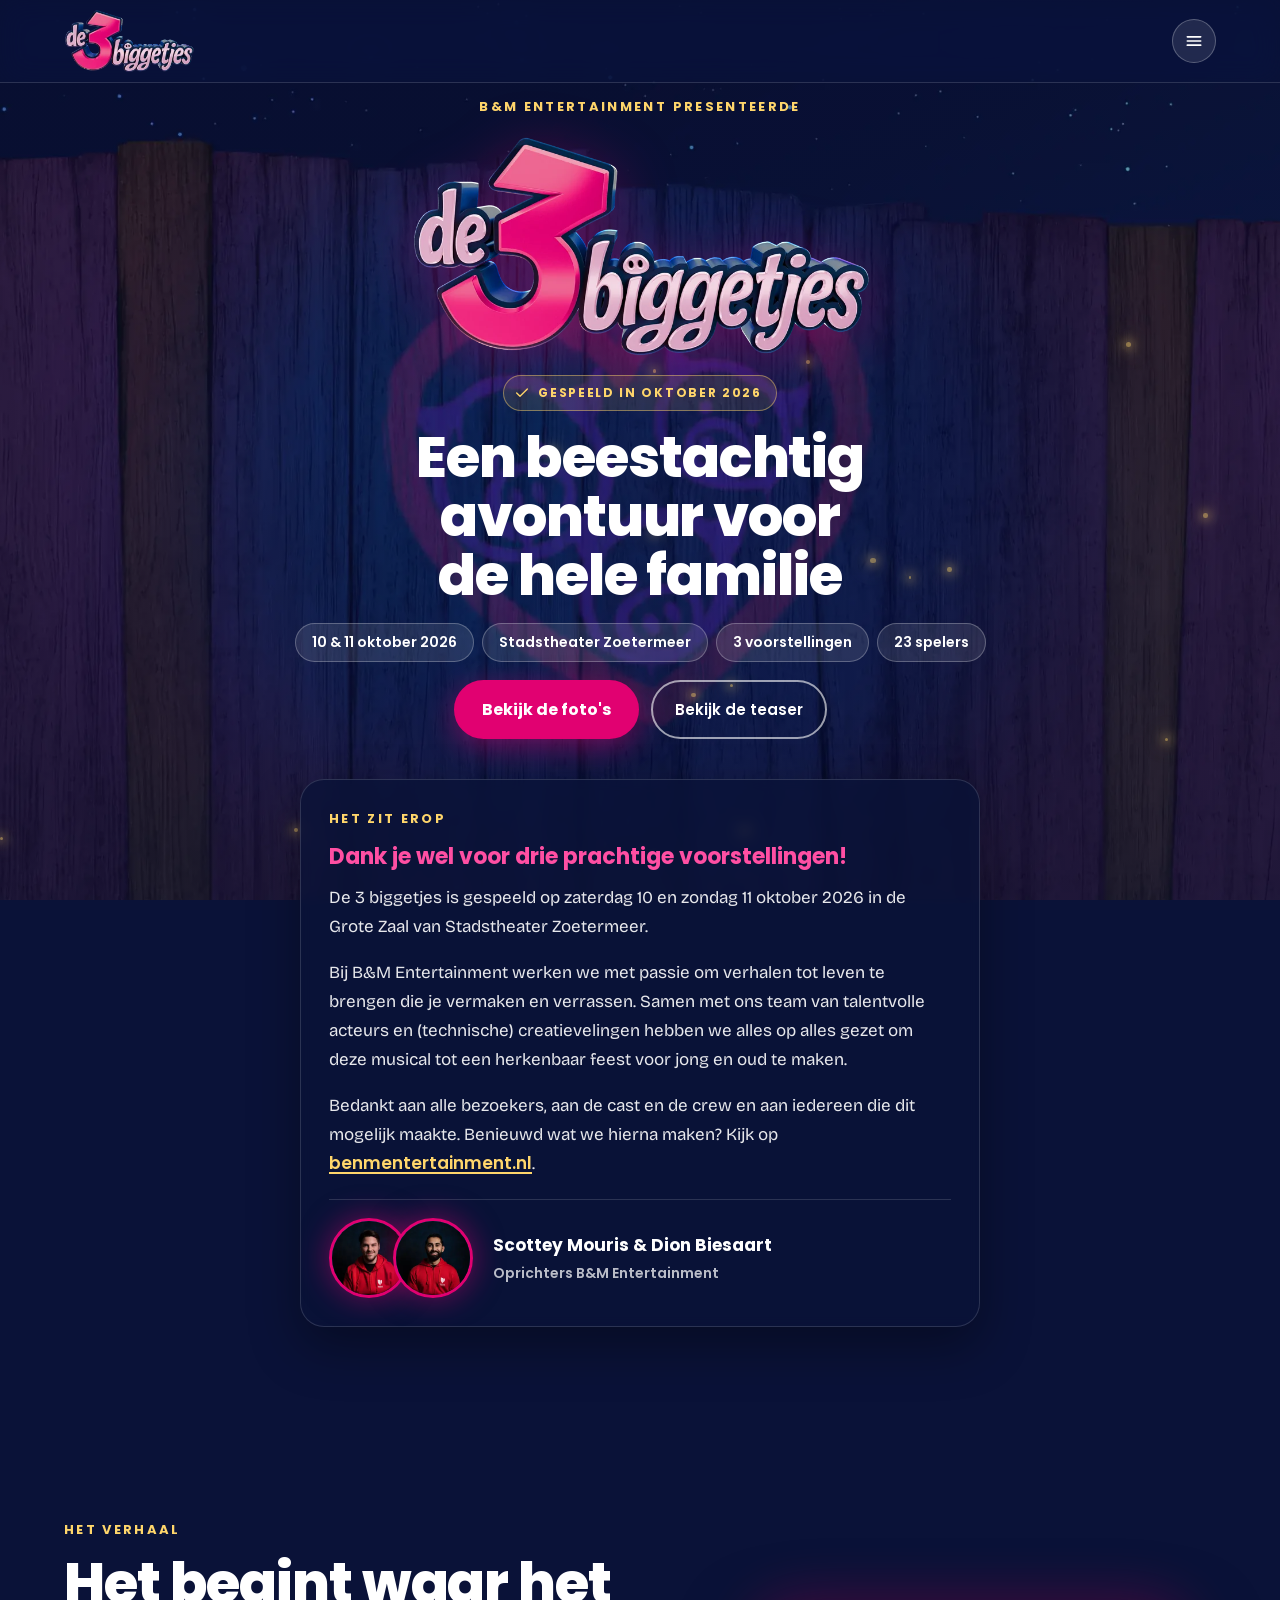
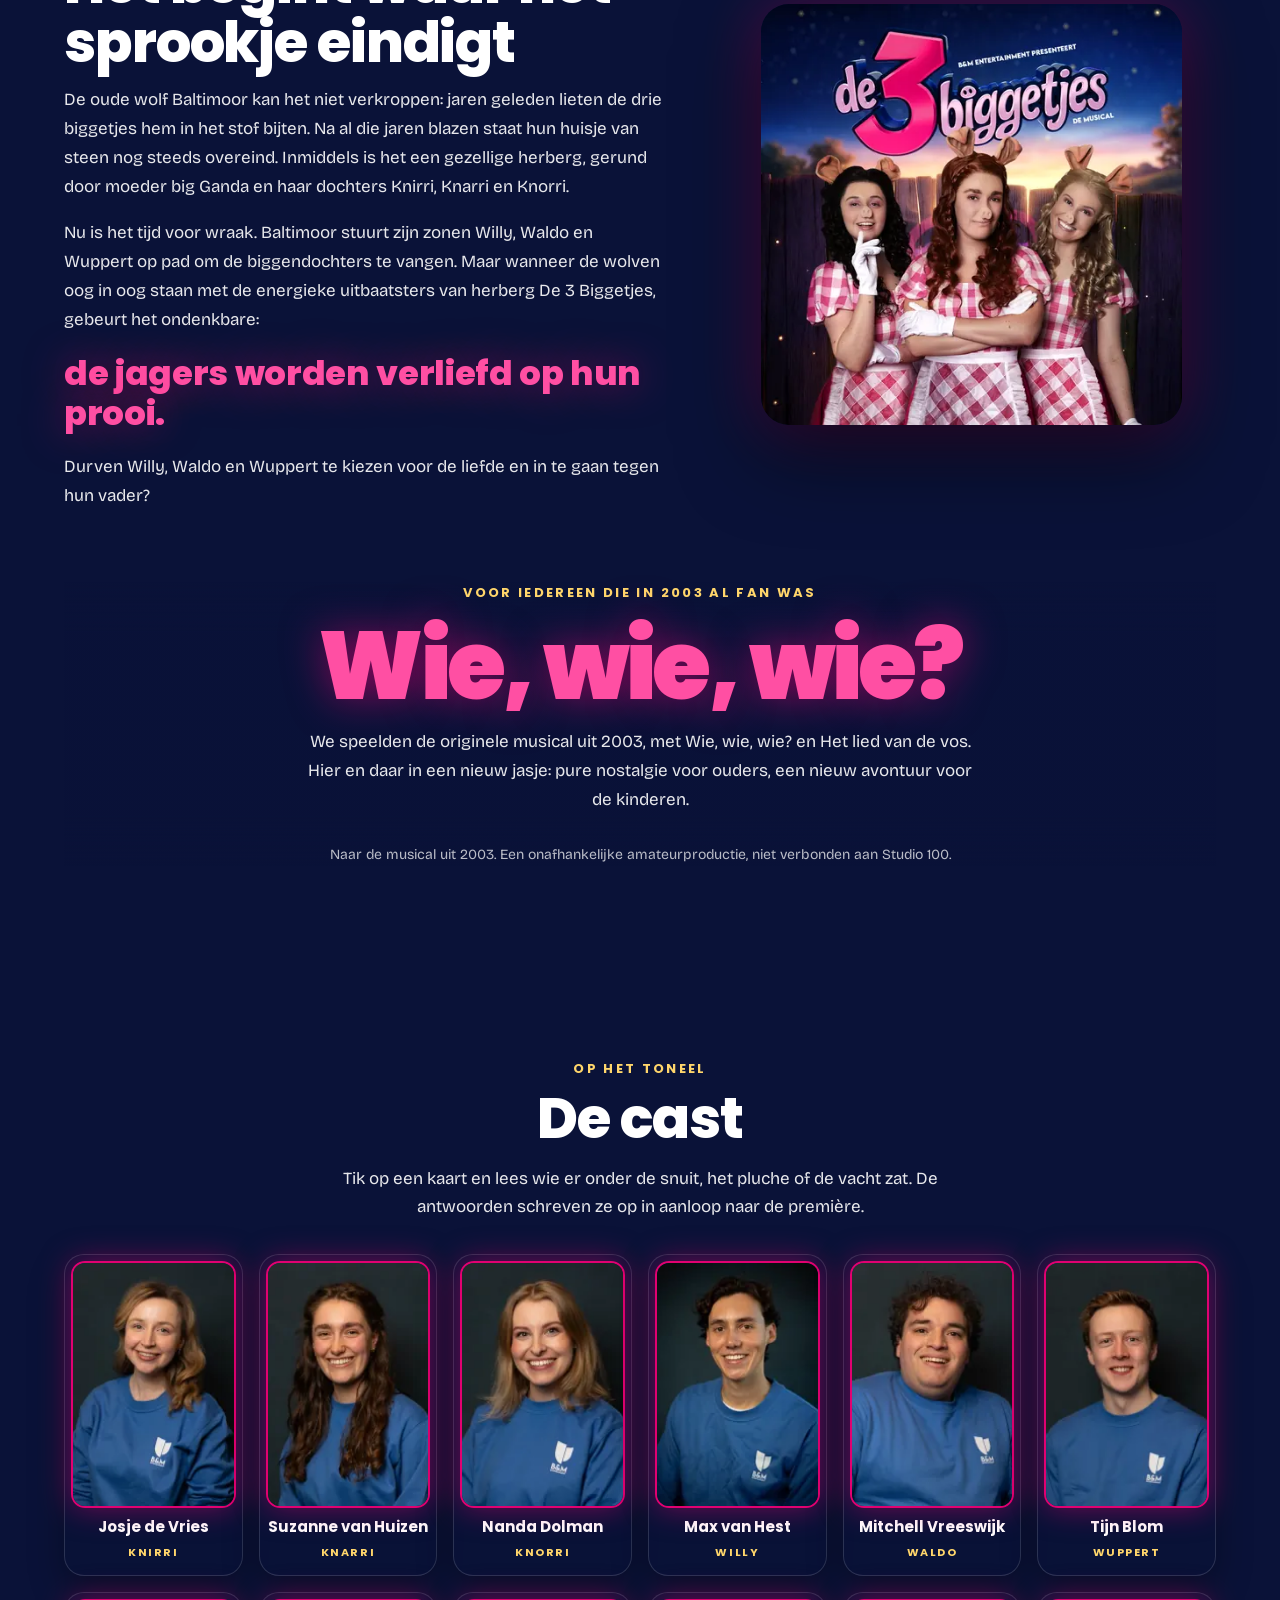
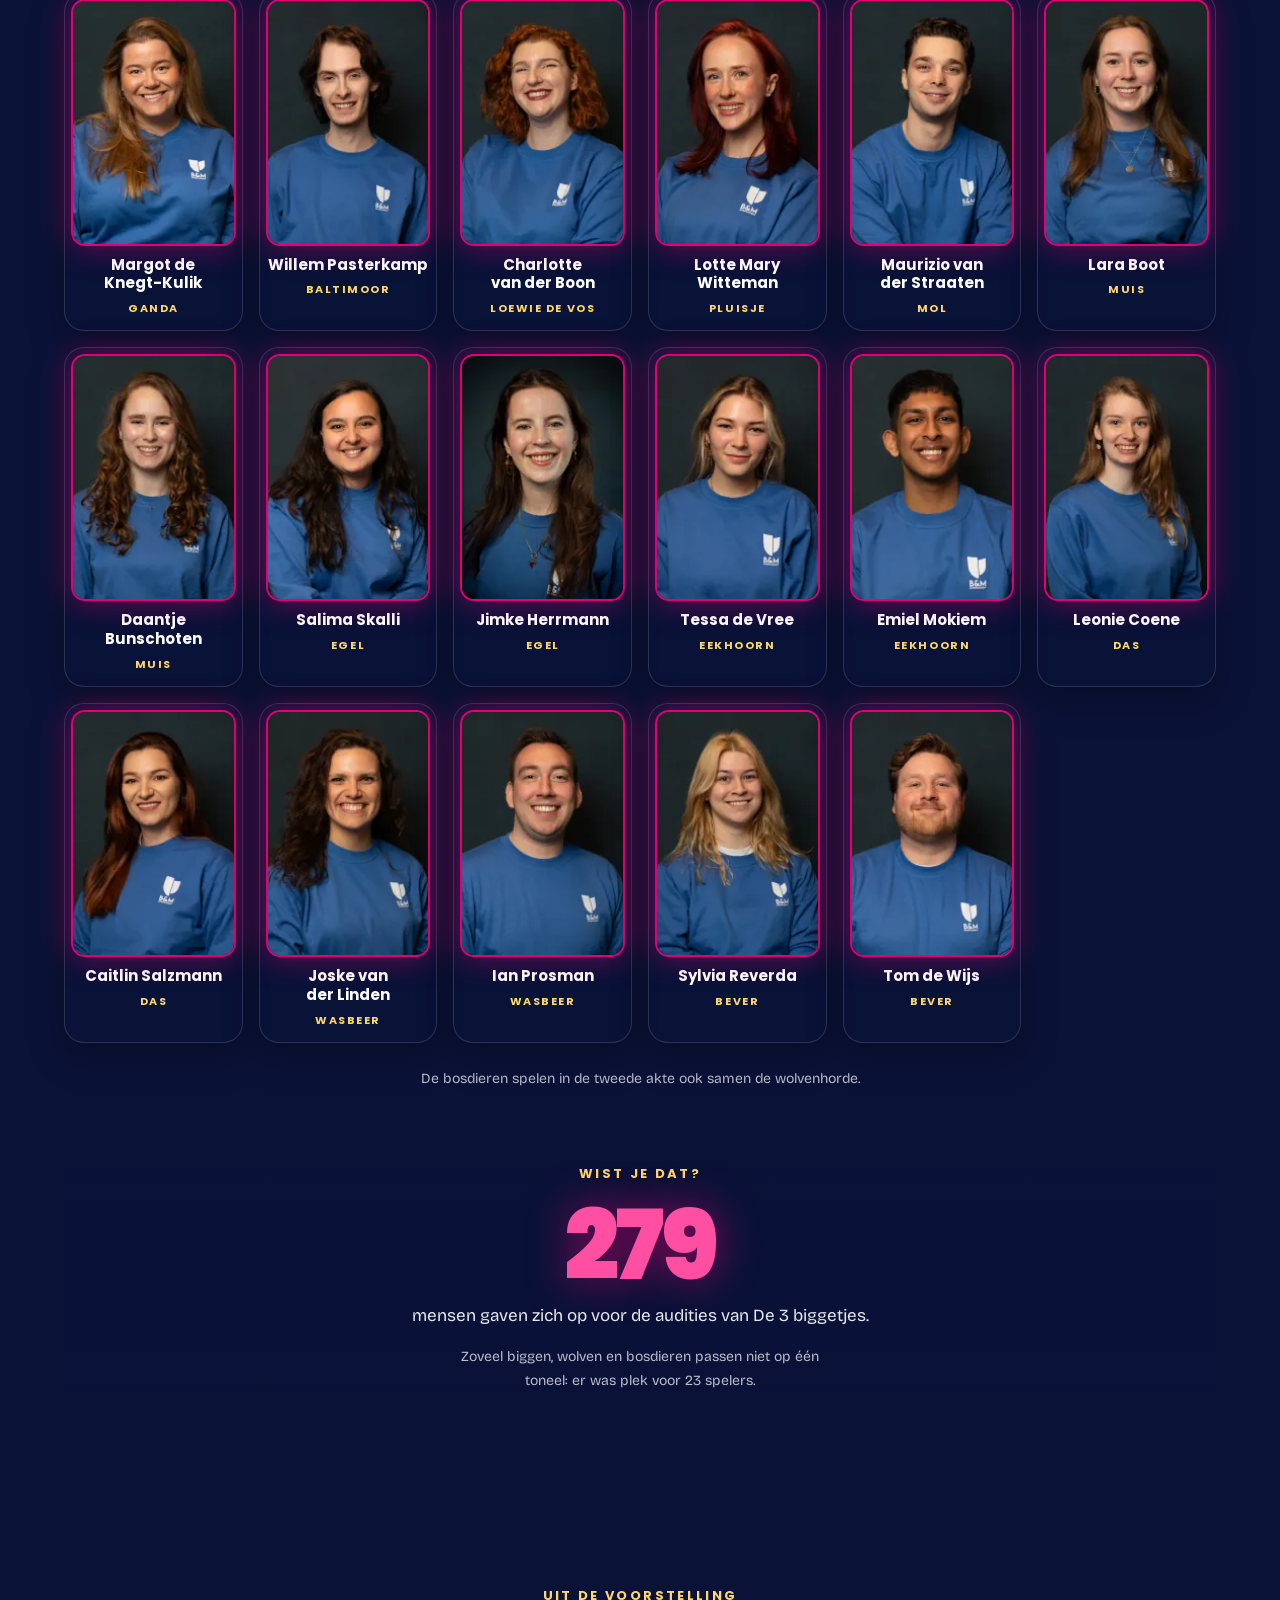
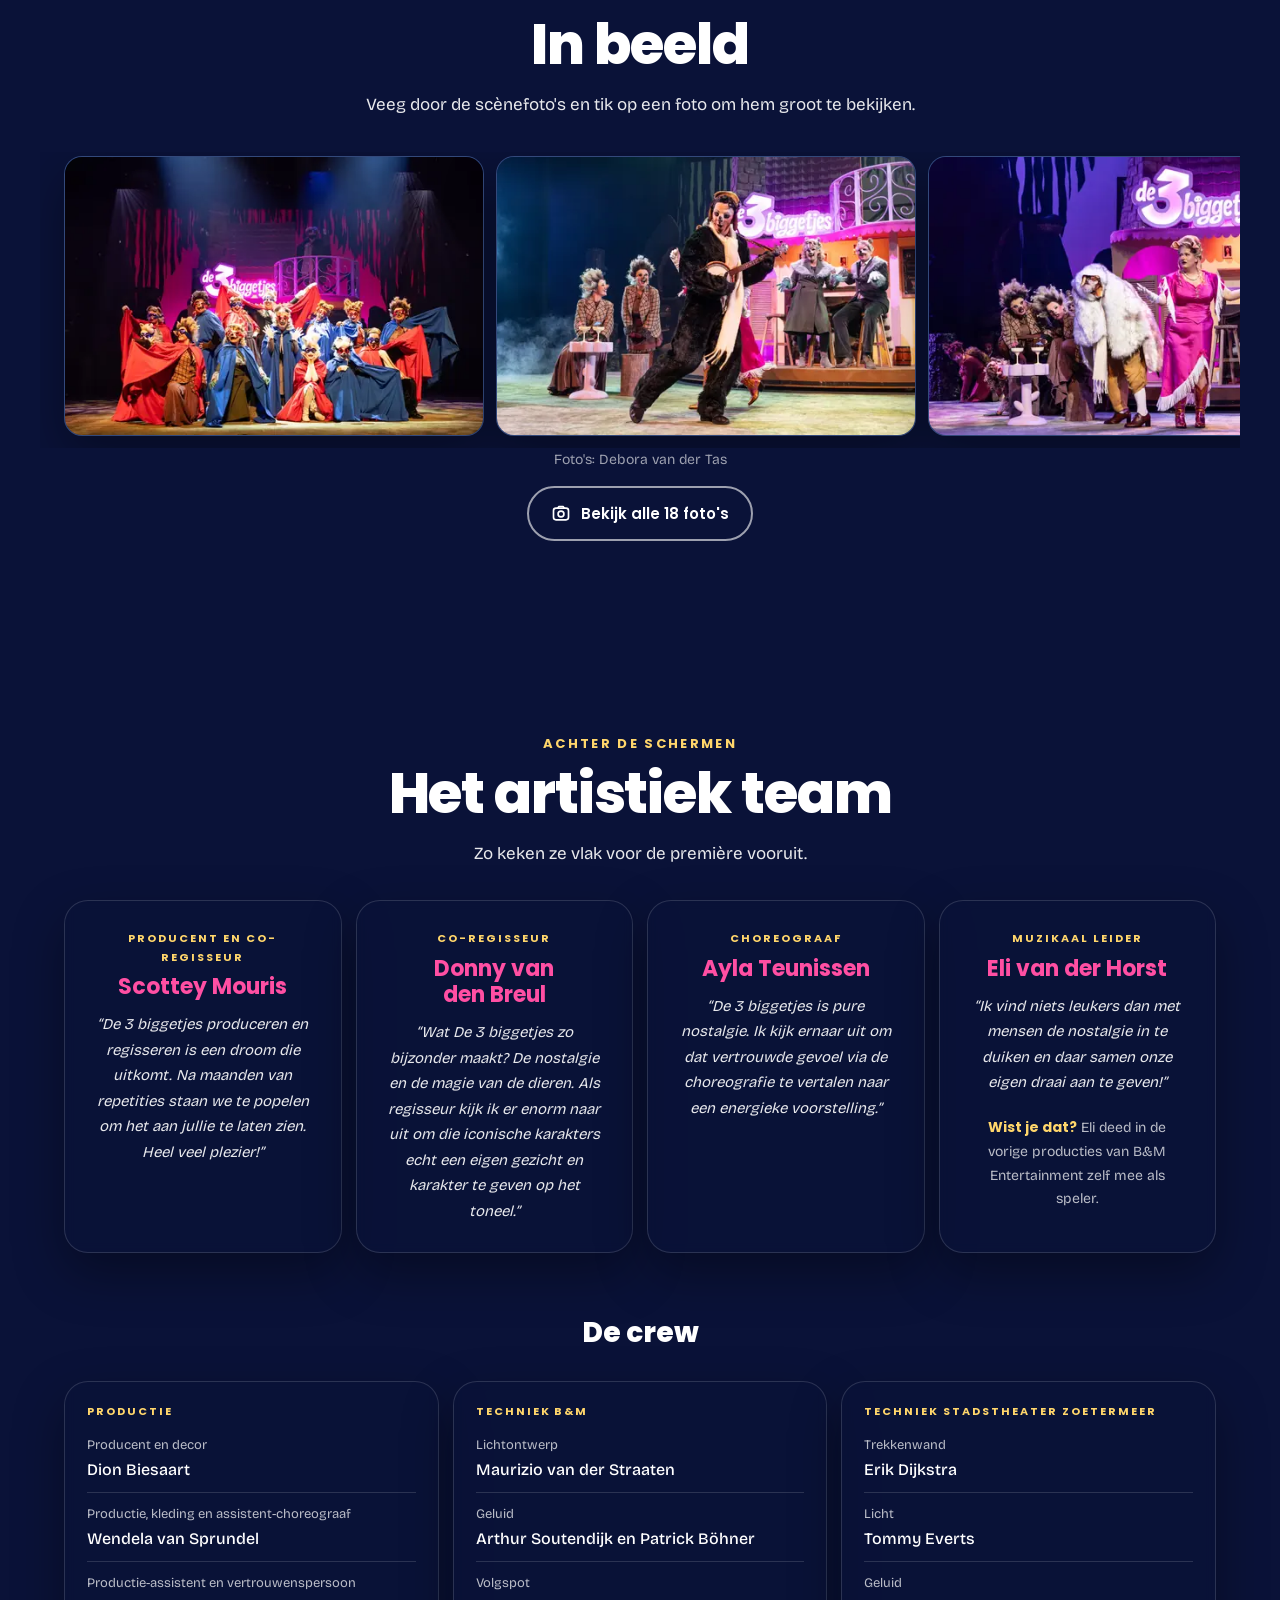
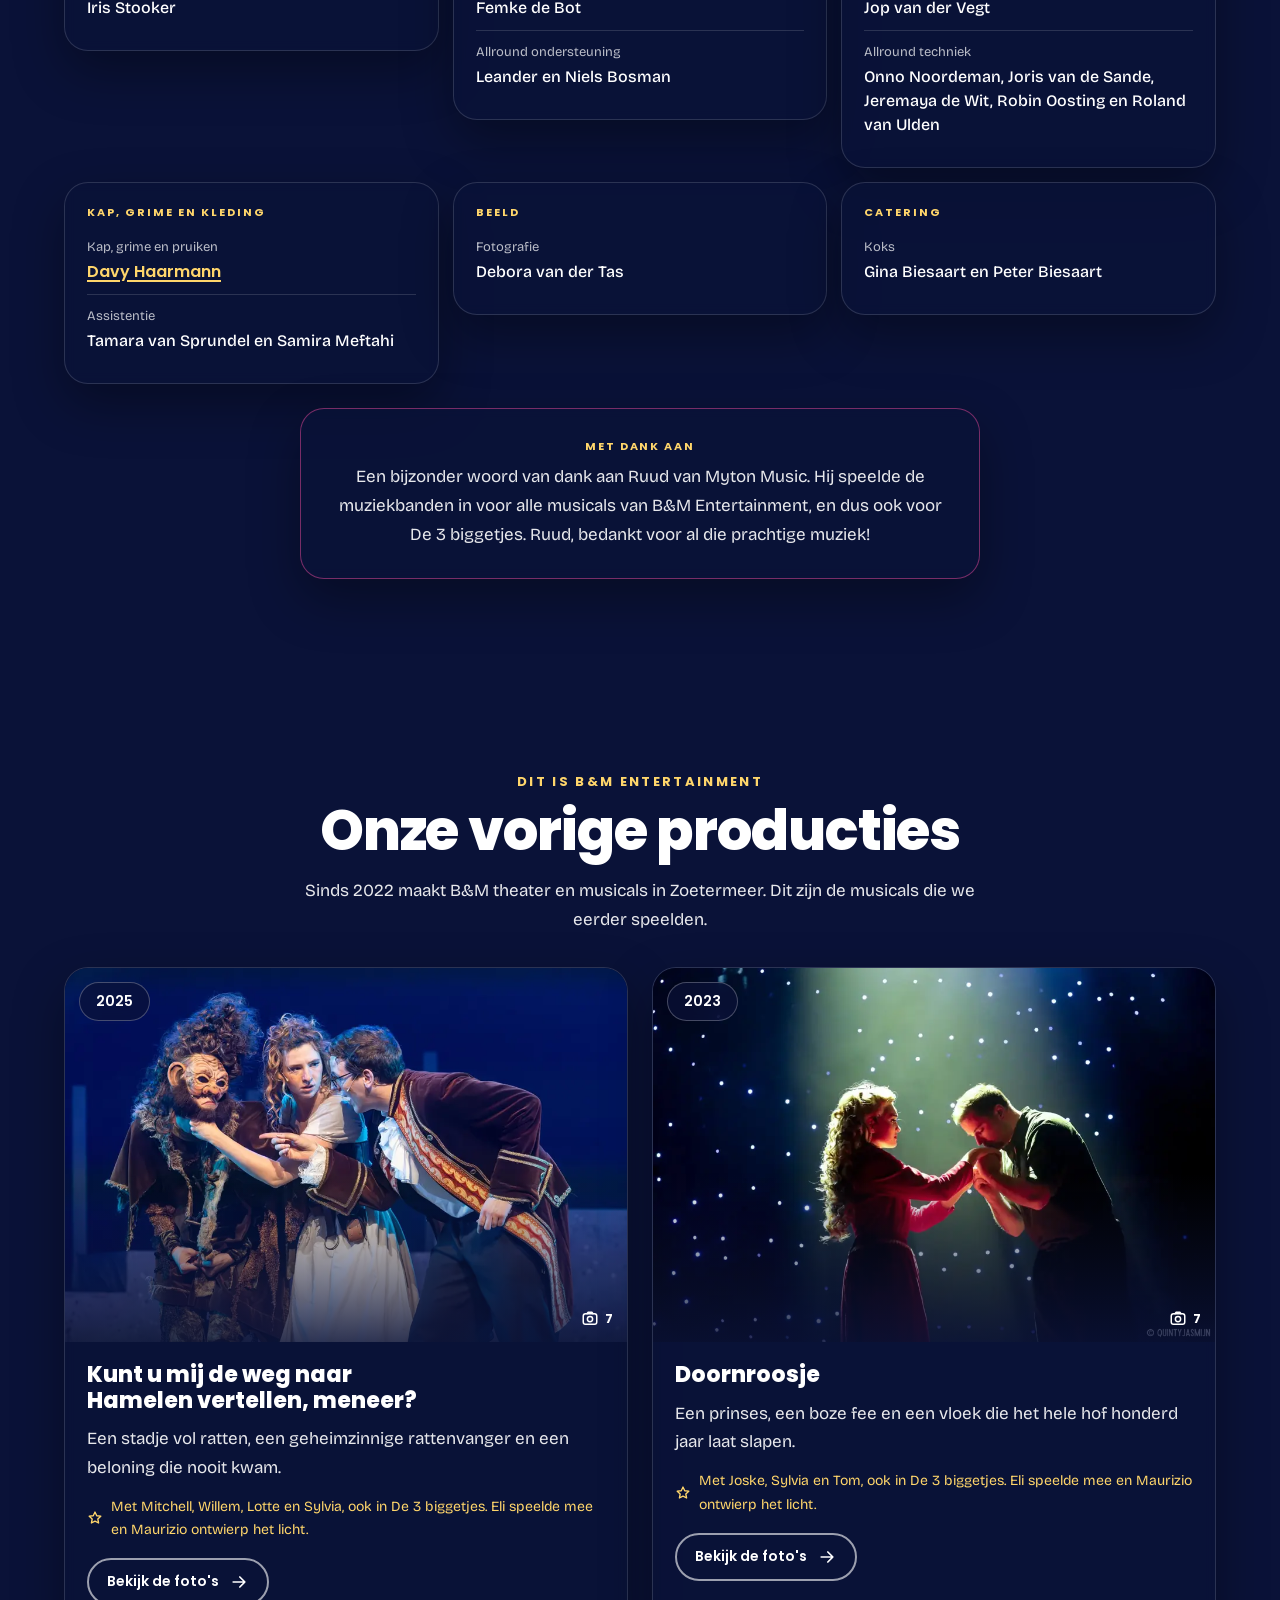
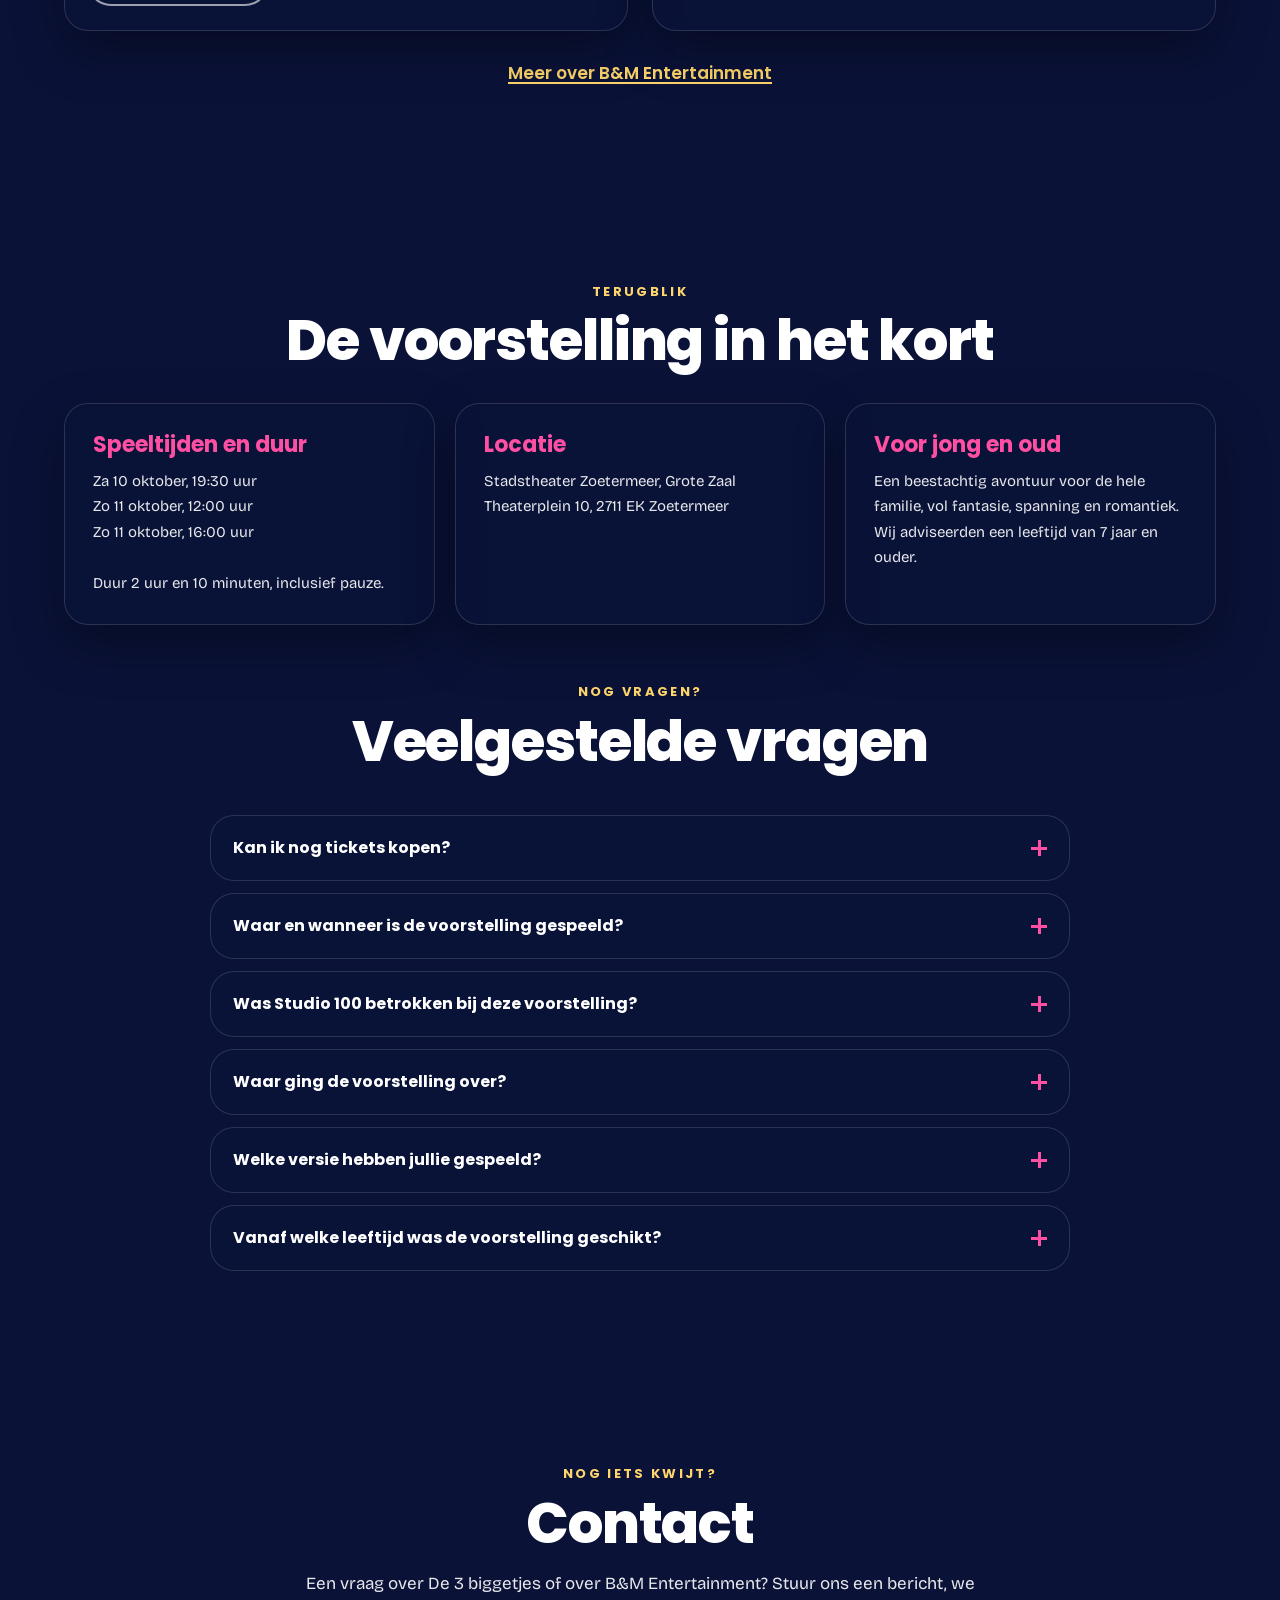
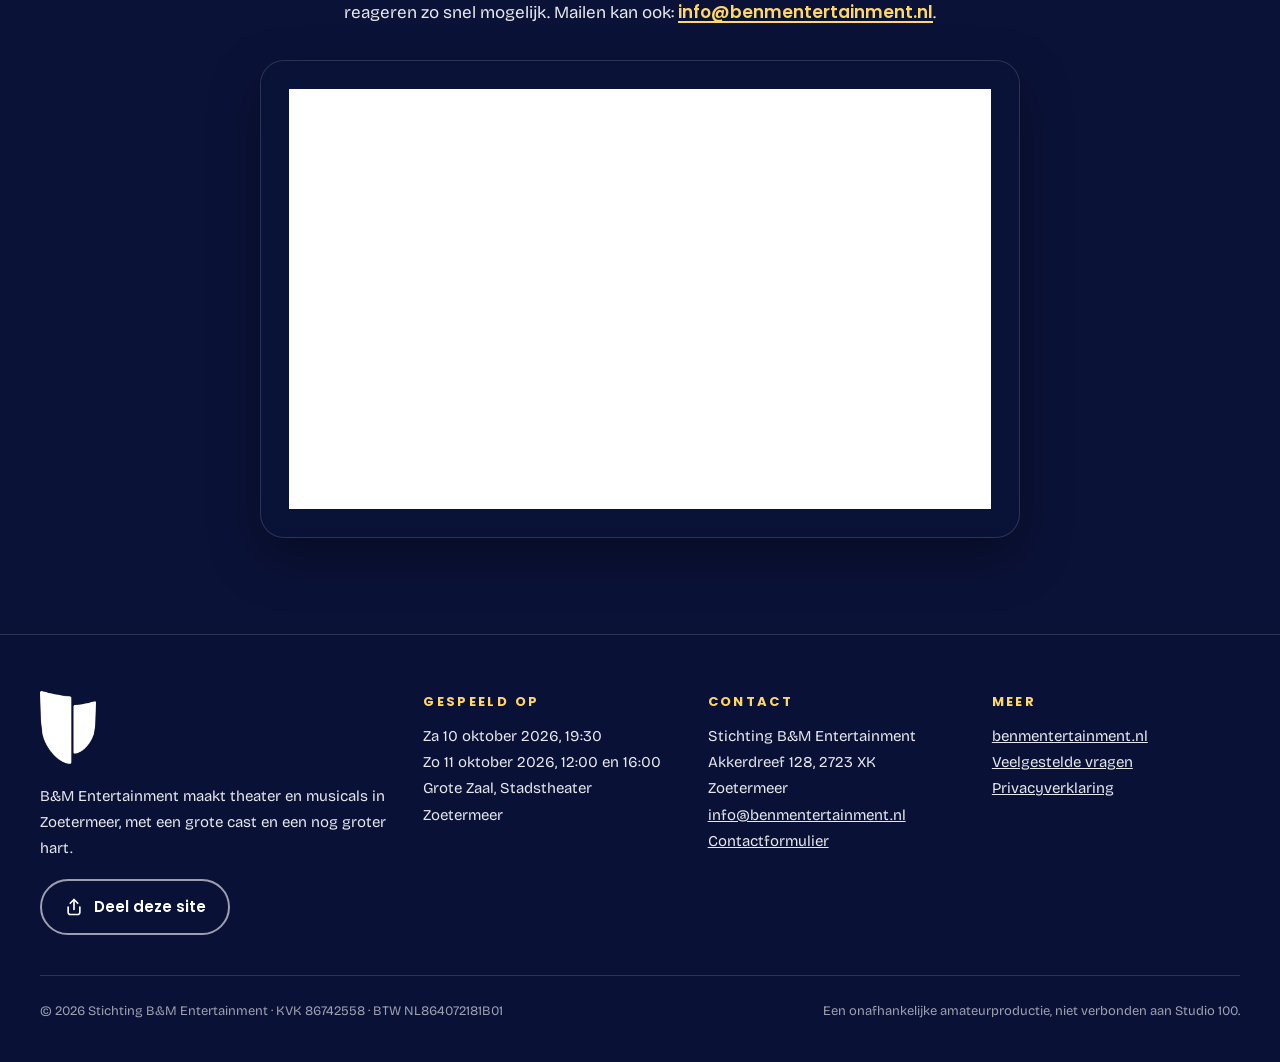
==== commit 913640ad: "Vervang deelknop in de header door een hamburgermenu en schrap de makerszin Co-Authored-By: Claude O" ====
--- a/index.html
+++ b/index.html
@@ -1,3 +1,3 @@
 <!DOCTYPE html><html lang="nl"><head><meta charset="utf-8"><meta name="viewport" content="width=device-width, initial-scale=1, viewport-fit=cover"><title>De 3 biggetjes | Musical door B&amp;M Entertainment</title><meta name="description" content="De 3 biggetjes, een musical van B&amp;M Entertainment: het verhaal, de cast, de foto's, het team en veelgestelde vragen. Gespeeld op 10 en 11 oktober 2026 in Stadstheater Zoetermeer."><meta name="theme-color" content="#0A1238"><meta name="color-scheme" content="dark"><link rel="canonical" href="https://de3biggetjes.nl/"><link rel="icon" href="/favicon.svg" type="image/svg+xml"><link rel="icon" href="/favicon-32.png" sizes="32x32" type="image/png"><link rel="apple-touch-icon" href="/apple-touch-icon.png"><link rel="manifest" href="/manifest.webmanifest"><meta name="apple-mobile-web-app-capable" content="yes"><meta name="apple-mobile-web-app-status-bar-style" content="black-translucent"><meta name="apple-mobile-web-app-title" content="De 3 biggetjes"><meta property="og:type" content="website"><meta property="og:locale" content="nl_NL"><meta property="og:site_name" content="De 3 biggetjes"><meta property="og:title" content="De 3 biggetjes | Musical door B&amp;M Entertainment"><meta property="og:description" content="De 3 biggetjes, een musical van B&amp;M Entertainment: het verhaal, de cast, de foto's en het team. Gespeeld op 10 en 11 oktober 2026 in Stadstheater Zoetermeer."><meta property="og:url" content="https://de3biggetjes.nl/"><meta property="og:image" content="https://de3biggetjes.nl/img/og.jpg"><meta property="og:image:width" content="1200"><meta property="og:image:height" content="630"><meta property="og:image:alt" content="De 3 biggetjes, een musical van B&amp;M Entertainment."><meta name="twitter:card" content="summary_large_image"><link rel="preload" href="/fonts/poppins-800.woff2" as="font" type="font/woff2" crossorigin><link rel="preload" href="/fonts/bricolage-grotesque.woff2" as="font" type="font/woff2" crossorigin><link rel="preload" as="image" type="image/webp" imagesrcset="/img/logo-400.webp 400w, /img/logo-800.webp 800w" imagesizes="(min-width: 560px) 460px, 84vw" fetchpriority="high"><link rel="stylesheet" href="/css/site.css"></head><body><script>
     document.documentElement.classList.add("js");
-  </script><a class="skip" href="#cast">Direct naar de cast</a><div class="vliegjes" aria-hidden="true"><span class="vliegje" style="--l:0%;--t:93%;--s:3.4px;--d:11.1s;--g:4.6s;--dl:-5.3s;--dx:36px;--dy:65px"></span><span class="vliegje" style="--l:54%;--t:77%;--s:4.4px;--d:17.2s;--g:3.1s;--dl:-3.7s;--dx:55px;--dy:23px"></span><span class="vliegje" style="--l:68%;--t:62%;--s:5.3px;--d:17.1s;--g:2.8s;--dl:-5.1s;--dx:66px;--dy:59px"></span><span class="vliegje" style="--l:58%;--t:92%;--s:5.2px;--d:12.7s;--g:3.4s;--dl:-8.4s;--dx:-37px;--dy:38px"></span><span class="vliegje" style="--l:43%;--t:50%;--s:5.3px;--d:14.6s;--g:4.6s;--dl:-8.8s;--dx:-23px;--dy:54px"></span><span class="vliegje" style="--l:51%;--t:59%;--s:3.1px;--d:18.1s;--g:2.6s;--dl:-3.7s;--dx:37px;--dy:75px"></span><span class="vliegje" style="--l:51%;--t:41%;--s:3.7px;--d:11.8s;--g:3.5s;--dl:-4.2s;--dx:37px;--dy:57px"></span><span class="vliegje" style="--l:23%;--t:92%;--s:3.9px;--d:17.6s;--g:4.3s;--dl:-6.3s;--dx:46px;--dy:61px"></span><span class="vliegje" style="--l:94%;--t:57%;--s:4.6px;--d:11.5s;--g:4.2s;--dl:-3.5s;--dx:-37px;--dy:68px"></span><span class="vliegje" style="--l:88%;--t:38%;--s:5.0px;--d:9.8s;--g:3.6s;--dl:-1.5s;--dx:24px;--dy:33px"></span><span class="vliegje" style="--l:63%;--t:40%;--s:3.9px;--d:14.9s;--g:2.8s;--dl:-9.2s;--dx:64px;--dy:73px"></span><span class="vliegje" style="--l:91%;--t:82%;--s:3.3px;--d:9.1s;--g:3.1s;--dl:-0.8s;--dx:20px;--dy:34px"></span><span class="vliegje" style="--l:74%;--t:63%;--s:4.6px;--d:11.4s;--g:5.0s;--dl:-2.4s;--dx:39px;--dy:27px"></span><span class="vliegje" style="--l:49%;--t:30%;--s:5.2px;--d:15.4s;--g:5.2s;--dl:-0.2s;--dx:-65px;--dy:78px"></span><span class="vliegje" style="--l:57%;--t:76%;--s:3.3px;--d:11.2s;--g:3.0s;--dl:-5.6s;--dx:23px;--dy:62px"></span><span class="vliegje" style="--l:71%;--t:64%;--s:2.6px;--d:10.1s;--g:5.2s;--dl:-1.3s;--dx:54px;--dy:22px"></span></div><header class="kop" id="kop"><div class="kop-in"><a class="kop-logo" href="#start" aria-label="De 3 biggetjes, naar boven"><img src="/img/logo-240.webp" srcset="/img/logo-240.webp 240w, /img/logo-400.webp 400w" sizes="(min-width: 1025px) 130px, 104px" width="240" height="114" alt="" decoding="async"></a><nav class="kop-nav" aria-label="Onderdelen van het boekje"><a href="#verhaal" data-nav="verhaal">Verhaal</a><a href="#cast" data-nav="cast">Cast</a><a href="#fotos" data-nav="fotos">Foto&#39;s</a><a href="#team" data-nav="team">Team</a><a href="#producties" data-nav="producties">Producties</a><a href="#praktisch" data-nav="praktisch">Info</a><a href="#contact" data-nav="contact">Contact</a></nav><div class="kop-acties"><button class="icoonknop" type="button" data-deel aria-label="Deel deze site" title="Delen"><svg viewBox="0 0 24 24" fill="none" stroke="currentColor" stroke-width="2" stroke-linecap="round" stroke-linejoin="round" aria-hidden="true" focusable="false"><path d="M12 3v12"/><path d="m7.5 7.5 4.5-4.5 4.5 4.5"/><path d="M5 12v6.5A2.5 2.5 0 0 0 7.5 21h9a2.5 2.5 0 0 0 2.5-2.5V12"/></svg></button></div></div></header><main id="inhoud"><section id="start" class="sectie hero" aria-labelledby="start-titel"><p class="eyebrow" data-start style="--i:0">B&amp;M Entertainment presenteerde</p><h1 id="start-titel"><img class="hero-logo" data-start style="--i:1" src="/img/logo-400.webp" srcset="/img/logo-400.webp 400w, /img/logo-800.webp 800w" sizes="(min-width: 560px) 460px, 84vw" width="400" height="190" alt="De 3 biggetjes" fetchpriority="high" decoding="async"></h1><span class="hero-label" data-start style="--i:2"><svg viewBox="0 0 24 24" fill="none" stroke="currentColor" stroke-width="2" stroke-linecap="round" stroke-linejoin="round" aria-hidden="true" focusable="false"><path d="M20 6 9 17l-5-5"/></svg> Gespeeld in oktober 2026</span><p class="h1 hero-titel" data-start style="--i:3">Een beestachtig avontuur voor de hele familie</p><ul class="chips hero-chips" data-start style="--i:3" aria-label="Kort samengevat"><li class="chip">10 &amp; 11 oktober 2026</li><li class="chip">Stadstheater Zoetermeer</li><li class="chip">3 voorstellingen</li><li class="chip">23 spelers</li></ul><div class="knoppen hero-knoppen" data-start style="--i:4"><a class="btn" href="#fotos">Bekijk de foto&#39;s</a><a class="btn-ghost" href="https://www.youtube.com/watch?v=yE-lSpyAQcg" target="_blank" rel="noopener">Bekijk de teaser</a></div></section><section id="welkom" class="sectie welkom" aria-labelledby="welkom-titel"><div class="kaart welkom-kaart"><p class="eyebrow">Het zit erop</p><h2 id="welkom-titel" class="h3">Dank je wel voor drie prachtige voorstellingen!</h2><div class="body welkom-tekst"><p>De 3 biggetjes is gespeeld op zaterdag 10 en zondag 11 oktober 2026 in de Grote Zaal van Stadstheater Zoetermeer.</p><p>Bij B&amp;M Entertainment werken we met passie om verhalen tot leven te brengen die je vermaken en verrassen. Samen met ons team van talentvolle acteurs en (technische) creatievelingen hebben we alles op alles gezet om deze musical tot een herkenbaar feest voor jong en oud te maken.</p><p>Bedankt aan alle bezoekers, aan de cast en de crew en aan iedereen die dit mogelijk maakte. Benieuwd wat we hierna maken? Kijk op <a class="link-goud" href="https://benmentertainment.nl/" target="_blank" rel="noopener">benmentertainment.nl</a>.</p></div><div class="welkom-onder"><ul class="welkom-foto-rij" aria-hidden="true"><li class="welkom-foto"><img src="/img/scottey-mouris-240.webp" srcset="/img/scottey-mouris-240.webp 240w, /img/scottey-mouris-480.webp 480w" sizes="96px" width="240" height="240" alt="" loading="lazy" decoding="async"></li><li class="welkom-foto"><img src="/img/dion-biesaart-240.webp" srcset="/img/dion-biesaart-240.webp 240w, /img/dion-biesaart-480.webp 480w" sizes="96px" width="240" height="240" alt="" loading="lazy" decoding="async"></li></ul><p class="welkom-naam"><strong><span class="heel">Scottey Mouris</span> <span class="heel">&amp; Dion Biesaart</span></strong><span class="klein">Oprichters B&amp;M Entertainment</span></p></div></div></section><section id="verhaal" class="sectie" aria-labelledby="verhaal-titel"><div class="verhaal-grid"><div class="verhaal-tekst"><p class="eyebrow" data-onthul>Het verhaal</p><h2 id="verhaal-titel" class="h2" data-onthul style="text-align:left;--i:1">Het begint waar het sprookje eindigt</h2><div class="body" data-onthul style="--i:2"><p>De oude wolf Baltimoor kan het niet verkroppen: jaren geleden lieten de drie biggetjes hem in het stof bijten. Na al die jaren blazen staat hun huisje van steen nog steeds overeind. Inmiddels is het een gezellige herberg, gerund door moeder big Ganda en haar dochters Knirri, Knarri en Knorri.</p><p>Nu is het tijd voor wraak. Baltimoor stuurt zijn zonen Willy, Waldo en Wuppert op pad om de biggendochters te vangen. Maar wanneer de wolven oog in oog staan met de energieke uitbaatsters van herberg De 3 Biggetjes, gebeurt het ondenkbare:</p></div><p class="nadruk" data-onthul style="--i:3">de jagers worden verliefd op hun prooi.</p><p data-onthul style="--i:4">Durven Willy, Waldo en Wuppert te kiezen voor de liefde en in te gaan tegen hun vader?</p></div><img class="poster" data-onthul style="--i:2" src="/img/poster-480.webp" srcset="/img/poster-480.webp 480w, /img/poster-800.webp 800w, /img/poster-1080.webp 1080w" sizes="(min-width: 900px) 440px, 86vw" width="480" height="480" alt="Poster van De 3 biggetjes: drie biggetjes in roze geruite jurkjes voor een houten schutting onder een sterrenhemel" loading="lazy" decoding="async"></div><div class="nostalgie band"><p class="eyebrow" data-onthul>Voor iedereen die in 2003 al fan was</p><p class="mega" data-onthul style="--i:1" aria-hidden="true">Wie, wie, wie?</p><p class="lead" data-onthul style="--i:2">We speelden de originele musical uit 2003, met Wie, wie, wie? en Het lied van de vos. Hier en daar in een nieuw jasje: pure nostalgie voor ouders, een nieuw avontuur voor de kinderen.</p><p class="klein disclaimer" data-onthul style="--i:3">Naar de musical uit 2003, met muziek van Johan Vanden Eede en Miguel Wiels en teksten van Gert Verhulst, Danny Verbiest, Hans Bourlon en Tijl Dauwe. Een onafhankelijke amateurproductie, niet verbonden aan Studio 100.</p></div></section><section id="cast" class="sectie" aria-labelledby="cast-titel"><div class="sectie-kop"><p class="eyebrow" data-onthul>Op het toneel</p><h2 id="cast-titel" class="h2" data-onthul style="--i:1">De cast</h2><p class="lead" data-onthul style="--i:2">Tik op een kaart en lees wie er onder de snuit, het pluche of de vacht zat. De antwoorden schreven ze op in aanloop naar de première.</p></div><ul class="cast-grid" aria-label="Alle castleden"><li class="persoon-item" data-onthul style="--i:0"><button class="persoon" type="button" data-persoon="josje-de-vries" aria-haspopup="dialog"><span class="avatar avatar--hoofd"><img src="/img/cast/josje-de-vries-160.webp" srcset="/img/cast/josje-de-vries-160.webp 160w, /img/cast/josje-de-vries-320.webp 320w" sizes="128px" width="160" height="240" alt="" loading="lazy" decoding="async"></span><span class="persoon-naam">Josje de Vries</span><span class="eyebrow">Knirri</span></button></li><li class="persoon-item" data-onthul style="--i:1"><button class="persoon" type="button" data-persoon="suzanne-van-huizen" aria-haspopup="dialog"><span class="avatar avatar--hoofd"><img src="/img/cast/suzanne-van-huizen-160.webp" srcset="/img/cast/suzanne-van-huizen-160.webp 160w, /img/cast/suzanne-van-huizen-320.webp 320w" sizes="128px" width="160" height="240" alt="" loading="lazy" decoding="async"></span><span class="persoon-naam">Suzanne van Huizen</span><span class="eyebrow">Knarri</span></button></li><li class="persoon-item" data-onthul style="--i:2"><button class="persoon" type="button" data-persoon="nanda-dolman" aria-haspopup="dialog"><span class="avatar avatar--hoofd"><img src="/img/cast/nanda-dolman-160.webp" srcset="/img/cast/nanda-dolman-160.webp 160w, /img/cast/nanda-dolman-320.webp 320w" sizes="128px" width="160" height="240" alt="" loading="lazy" decoding="async"></span><span class="persoon-naam">Nanda Dolman</span><span class="eyebrow">Knorri</span></button></li><li class="persoon-item" data-onthul style="--i:0"><button class="persoon" type="button" data-persoon="max-van-hest" aria-haspopup="dialog"><span class="avatar avatar--hoofd"><img src="/img/cast/max-van-hest-160.webp" srcset="/img/cast/max-van-hest-160.webp 160w, /img/cast/max-van-hest-320.webp 320w" sizes="128px" width="160" height="240" alt="" loading="lazy" decoding="async"></span><span class="persoon-naam">Max van Hest</span><span class="eyebrow">Willy</span></button></li><li class="persoon-item" data-onthul style="--i:1"><button class="persoon" type="button" data-persoon="mitchell-vreeswijk" aria-haspopup="dialog"><span class="avatar avatar--hoofd"><img src="/img/cast/mitchell-vreeswijk-160.webp" srcset="/img/cast/mitchell-vreeswijk-160.webp 160w, /img/cast/mitchell-vreeswijk-320.webp 320w" sizes="128px" width="160" height="240" alt="" loading="lazy" decoding="async"></span><span class="persoon-naam">Mitchell Vreeswijk</span><span class="eyebrow">Waldo</span></button></li><li class="persoon-item" data-onthul style="--i:2"><button class="persoon" type="button" data-persoon="tijn-blom" aria-haspopup="dialog"><span class="avatar avatar--hoofd"><img src="/img/cast/tijn-blom-160.webp" srcset="/img/cast/tijn-blom-160.webp 160w, /img/cast/tijn-blom-320.webp 320w" sizes="128px" width="160" height="240" alt="" loading="lazy" decoding="async"></span><span class="persoon-naam">Tijn Blom</span><span class="eyebrow">Wuppert</span></button></li><li class="persoon-item" data-onthul style="--i:0"><button class="persoon" type="button" data-persoon="margot-de-knegt-kulik" aria-haspopup="dialog"><span class="avatar avatar--hoofd"><img src="/img/cast/margot-de-knegt-kulik-160.webp" srcset="/img/cast/margot-de-knegt-kulik-160.webp 160w, /img/cast/margot-de-knegt-kulik-320.webp 320w" sizes="128px" width="160" height="240" alt="" loading="lazy" decoding="async"></span><span class="persoon-naam">Margot de Knegt-Kulik</span><span class="eyebrow">Ganda</span></button></li><li class="persoon-item" data-onthul style="--i:1"><button class="persoon" type="button" data-persoon="willem-pasterkamp" aria-haspopup="dialog"><span class="avatar avatar--hoofd"><img src="/img/cast/willem-pasterkamp-160.webp" srcset="/img/cast/willem-pasterkamp-160.webp 160w, /img/cast/willem-pasterkamp-320.webp 320w" sizes="128px" width="160" height="240" alt="" loading="lazy" decoding="async"></span><span class="persoon-naam">Willem Pasterkamp</span><span class="eyebrow">Baltimoor</span></button></li><li class="persoon-item" data-onthul style="--i:2"><button class="persoon" type="button" data-persoon="charlotte-van-der-boon" aria-haspopup="dialog"><span class="avatar avatar--hoofd"><img src="/img/cast/charlotte-van-der-boon-160.webp" srcset="/img/cast/charlotte-van-der-boon-160.webp 160w, /img/cast/charlotte-van-der-boon-320.webp 320w" sizes="128px" width="160" height="240" alt="" loading="lazy" decoding="async"></span><span class="persoon-naam">Charlotte van der Boon</span><span class="eyebrow">Loewie de vos</span></button></li><li class="persoon-item" data-onthul style="--i:0"><button class="persoon" type="button" data-persoon="lotte-witteman" aria-haspopup="dialog"><span class="avatar avatar--hoofd"><img src="/img/cast/lotte-witteman-160.webp" srcset="/img/cast/lotte-witteman-160.webp 160w, /img/cast/lotte-witteman-320.webp 320w" sizes="128px" width="160" height="240" alt="" loading="lazy" decoding="async"></span><span class="persoon-naam">Lotte Mary Witteman</span><span class="eyebrow">Pluisje</span></button></li><li class="persoon-item" data-onthul style="--i:1"><button class="persoon" type="button" data-persoon="maurizio-van-der-straaten" aria-haspopup="dialog"><span class="avatar avatar--hoofd"><img src="/img/cast/maurizio-van-der-straaten-160.webp" srcset="/img/cast/maurizio-van-der-straaten-160.webp 160w, /img/cast/maurizio-van-der-straaten-320.webp 320w" sizes="128px" width="160" height="240" alt="" loading="lazy" decoding="async"></span><span class="persoon-naam">Maurizio van der Straaten</span><span class="eyebrow">Mol</span></button></li><li class="persoon-item" data-onthul style="--i:2"><button class="persoon" type="button" data-persoon="lara-boot" aria-haspopup="dialog"><span class="avatar avatar--hoofd"><img src="/img/cast/lara-boot-160.webp" srcset="/img/cast/lara-boot-160.webp 160w, /img/cast/lara-boot-320.webp 320w" sizes="128px" width="160" height="240" alt="" loading="lazy" decoding="async"></span><span class="persoon-naam">Lara Boot</span><span class="eyebrow">Muis</span></button></li><li class="persoon-item" data-onthul style="--i:0"><button class="persoon" type="button" data-persoon="daantje-bunschoten" aria-haspopup="dialog"><span class="avatar avatar--hoofd"><img src="/img/cast/daantje-bunschoten-160.webp" srcset="/img/cast/daantje-bunschoten-160.webp 160w, /img/cast/daantje-bunschoten-320.webp 320w" sizes="128px" width="160" height="240" alt="" loading="lazy" decoding="async"></span><span class="persoon-naam">Daantje Bunschoten</span><span class="eyebrow">Muis</span></button></li><li class="persoon-item" data-onthul style="--i:1"><button class="persoon" type="button" data-persoon="salima-skalli" aria-haspopup="dialog"><span class="avatar avatar--hoofd"><img src="/img/cast/salima-skalli-160.webp" srcset="/img/cast/salima-skalli-160.webp 160w, /img/cast/salima-skalli-320.webp 320w" sizes="128px" width="160" height="240" alt="" loading="lazy" decoding="async"></span><span class="persoon-naam">Salima Skalli</span><span class="eyebrow">Egel</span></button></li><li class="persoon-item" data-onthul style="--i:2"><button class="persoon" type="button" data-persoon="jimke-herrmann" aria-haspopup="dialog"><span class="avatar avatar--hoofd"><img src="/img/cast/jimke-herrmann-160.webp" srcset="/img/cast/jimke-herrmann-160.webp 160w, /img/cast/jimke-herrmann-320.webp 320w" sizes="128px" width="160" height="240" alt="" loading="lazy" decoding="async"></span><span class="persoon-naam">Jimke Herrmann</span><span class="eyebrow">Egel</span></button></li><li class="persoon-item" data-onthul style="--i:0"><button class="persoon" type="button" data-persoon="tessa-de-vree" aria-haspopup="dialog"><span class="avatar avatar--hoofd"><img src="/img/cast/tessa-de-vree-160.webp" srcset="/img/cast/tessa-de-vree-160.webp 160w, /img/cast/tessa-de-vree-320.webp 320w" sizes="128px" width="160" height="240" alt="" loading="lazy" decoding="async"></span><span class="persoon-naam">Tessa de Vree</span><span class="eyebrow">Eekhoorn</span></button></li><li class="persoon-item" data-onthul style="--i:1"><button class="persoon" type="button" data-persoon="emiel-mokiem" aria-haspopup="dialog"><span class="avatar avatar--hoofd"><img src="/img/cast/emiel-mokiem-160.webp" srcset="/img/cast/emiel-mokiem-160.webp 160w, /img/cast/emiel-mokiem-320.webp 320w" sizes="128px" width="160" height="240" alt="" loading="lazy" decoding="async"></span><span class="persoon-naam">Emiel Mokiem</span><span class="eyebrow">Eekhoorn</span></button></li><li class="persoon-item" data-onthul style="--i:2"><button class="persoon" type="button" data-persoon="leonie-coene" aria-haspopup="dialog"><span class="avatar avatar--hoofd"><img src="/img/cast/leonie-coene-160.webp" srcset="/img/cast/leonie-coene-160.webp 160w, /img/cast/leonie-coene-320.webp 320w" sizes="128px" width="160" height="240" alt="" loading="lazy" decoding="async"></span><span class="persoon-naam">Leonie Coene</span><span class="eyebrow">Das</span></button></li><li class="persoon-item" data-onthul style="--i:0"><button class="persoon" type="button" data-persoon="caitlin-salzmann" aria-haspopup="dialog"><span class="avatar avatar--hoofd"><img src="/img/cast/caitlin-salzmann-160.webp" srcset="/img/cast/caitlin-salzmann-160.webp 160w, /img/cast/caitlin-salzmann-320.webp 320w" sizes="128px" width="160" height="240" alt="" loading="lazy" decoding="async"></span><span class="persoon-naam">Caitlin Salzmann</span><span class="eyebrow">Das</span></button></li><li class="persoon-item" data-onthul style="--i:1"><button class="persoon" type="button" data-persoon="joske-van-der-linden" aria-haspopup="dialog"><span class="avatar avatar--hoofd"><img src="/img/cast/joske-van-der-linden-160.webp" srcset="/img/cast/joske-van-der-linden-160.webp 160w, /img/cast/joske-van-der-linden-320.webp 320w" sizes="128px" width="160" height="240" alt="" loading="lazy" decoding="async"></span><span class="persoon-naam">Joske van der Linden</span><span class="eyebrow">Wasbeer</span></button></li><li class="persoon-item" data-onthul style="--i:2"><button class="persoon" type="button" data-persoon="ian-prosman" aria-haspopup="dialog"><span class="avatar avatar--hoofd"><img src="/img/cast/ian-prosman-160.webp" srcset="/img/cast/ian-prosman-160.webp 160w, /img/cast/ian-prosman-320.webp 320w" sizes="128px" width="160" height="240" alt="" loading="lazy" decoding="async"></span><span class="persoon-naam">Ian Prosman</span><span class="eyebrow">Wasbeer</span></button></li><li class="persoon-item" data-onthul style="--i:0"><button class="persoon" type="button" data-persoon="sylvia-reverda" aria-haspopup="dialog"><span class="avatar avatar--hoofd"><img src="/img/cast/sylvia-reverda-160.webp" srcset="/img/cast/sylvia-reverda-160.webp 160w, /img/cast/sylvia-reverda-320.webp 320w" sizes="128px" width="160" height="240" alt="" loading="lazy" decoding="async"></span><span class="persoon-naam">Sylvia Reverda</span><span class="eyebrow">Bever</span></button></li><li class="persoon-item" data-onthul style="--i:1"><button class="persoon" type="button" data-persoon="tom-de-wijs" aria-haspopup="dialog"><span class="avatar avatar--hoofd"><img src="/img/cast/tom-de-wijs-160.webp" srcset="/img/cast/tom-de-wijs-160.webp 160w, /img/cast/tom-de-wijs-320.webp 320w" sizes="128px" width="160" height="240" alt="" loading="lazy" decoding="async"></span><span class="persoon-naam">Tom de Wijs</span><span class="eyebrow">Bever</span></button></li></ul><p class="cast-noot" data-onthul>De bosdieren spelen in de tweede akte ook samen de wolvenhorde.</p><div class="weetje band"><p class="eyebrow" data-onthul>Wist je dat?</p><p class="weetje-feit" data-onthul style="--i:1"><span class="sr-only">279 </span><span class="mega" aria-hidden="true" data-tel="279">279</span><span class="lead">mensen gaven zich op voor de audities van De&nbsp;3&nbsp;biggetjes.</span></p><p class="klein" data-onthul style="--i:2">Zoveel biggen, wolven en bosdieren passen niet op één toneel: er was plek voor 23 spelers.</p></div><template id="tpl-josje-de-vries"><div class="sheet-kop" data-sleep><span class="avatar avatar--hoofd"><img src="/img/cast/josje-de-vries-160.webp" srcset="/img/cast/josje-de-vries-160.webp 160w, /img/cast/josje-de-vries-320.webp 320w" sizes="128px" width="160" height="240" alt="" loading="lazy" decoding="async"></span><div><p class="eyebrow eyebrow--klein">Knirri</p><h3>Josje de Vries</h3><p class="sheet-rolomschrijving">Big, dochter van Ganda</p></div></div><dl class="antwoorden"><div><dt>Eerder te zien in</dt><dd>Ik ben begonnen bij het Hofpleintheater in Rotterdam en stond afgelopen seizoen in het theater met The Addams Family</dd></div><div><dt>Overdag</dt><dd>Ik ben beleidsadviseur bij het Ministerie van Volksgezondheid, Welzijn en Sport</dd></div><div><dt>Verliefd op</dt><dd>Mijn lieve vriend Rik natuurlijk, maar ook wel op de hond van mijn ouders: Floortje</dd></div><div><dt>Het leukste aan De 3 biggetjes</dt><dd>De 3 biggetjes heeft alles: nostalgie, humor, spanning en de leukste en vrolijkste liedjes. Dat maakt het meespelen echt één groot feest.</dd></div><div><dt>Bestelt in de herberg</dt><dd>Kaas!</dd></div></dl><blockquote class="citaat">Ik hoop dat iedereen enorm gaat genieten van deze waanzinnig vrolijke voorstelling!</blockquote><div class="sheet-voet"><button class="btn-ghost" type="button" data-open="tom-de-wijs" aria-label="Vorige: Tom de Wijs"><svg viewBox="0 0 24 24" fill="none" stroke="currentColor" stroke-width="2" stroke-linecap="round" stroke-linejoin="round" aria-hidden="true" focusable="false"><path d="m15 5-7 7 7 7"/></svg> Tom</button><button class="btn-ghost" type="button" data-open="suzanne-van-huizen" aria-label="Volgende: Suzanne van Huizen">Suzanne <svg viewBox="0 0 24 24" fill="none" stroke="currentColor" stroke-width="2" stroke-linecap="round" stroke-linejoin="round" aria-hidden="true" focusable="false"><path d="m9 5 7 7-7 7"/></svg></button></div></template><template id="tpl-suzanne-van-huizen"><div class="sheet-kop" data-sleep><span class="avatar avatar--hoofd"><img src="/img/cast/suzanne-van-huizen-160.webp" srcset="/img/cast/suzanne-van-huizen-160.webp 160w, /img/cast/suzanne-van-huizen-320.webp 320w" sizes="128px" width="160" height="240" alt="" loading="lazy" decoding="async"></span><div><p class="eyebrow eyebrow--klein">Knarri</p><h3>Suzanne van Huizen</h3><p class="sheet-rolomschrijving">Big, dochter van Ganda</p></div></div><dl class="antwoorden"><div><dt>Eerder te zien in</dt><dd>Olympus, Mamma Mia, Aladdin en Grease</dd></div><div><dt>Overdag</dt><dd>Jeugdarts</dd></div><div><dt>Verliefd op</dt><dd>Guus</dd></div><div><dt>Het leukste aan De 3 biggetjes</dt><dd>Met de groep dansen op de catchy liedjes</dd></div></dl><div class="sheet-voet"><button class="btn-ghost" type="button" data-open="josje-de-vries" aria-label="Vorige: Josje de Vries"><svg viewBox="0 0 24 24" fill="none" stroke="currentColor" stroke-width="2" stroke-linecap="round" stroke-linejoin="round" aria-hidden="true" focusable="false"><path d="m15 5-7 7 7 7"/></svg> Josje</button><button class="btn-ghost" type="button" data-open="nanda-dolman" aria-label="Volgende: Nanda Dolman">Nanda <svg viewBox="0 0 24 24" fill="none" stroke="currentColor" stroke-width="2" stroke-linecap="round" stroke-linejoin="round" aria-hidden="true" focusable="false"><path d="m9 5 7 7-7 7"/></svg></button></div></template><template id="tpl-nanda-dolman"><div class="sheet-kop" data-sleep><span class="avatar avatar--hoofd"><img src="/img/cast/nanda-dolman-160.webp" srcset="/img/cast/nanda-dolman-160.webp 160w, /img/cast/nanda-dolman-320.webp 320w" sizes="128px" width="160" height="240" alt="" loading="lazy" decoding="async"></span><div><p class="eyebrow eyebrow--klein">Knorri</p><h3>Nanda Dolman</h3><p class="sheet-rolomschrijving">Big, dochter van Ganda</p></div></div><dl class="antwoorden"><div><dt>Eerder te zien in</dt><dd>Recentelijk was ik onder andere te zien als Heather McNamara (Heathers), prinses Wendy (De Gelaarsde Poes), Pilar (Legally Blonde), Vampira (Dracula: een nieuw begin). Dit is mijn eerste productie bij B&amp;M!</dd></div><div><dt>Overdag</dt><dd>Ik ben marketing &amp; communicatie adviseur bij Zadkine</dd></div><div><dt>Verliefd op</dt><dd>Mijn liefste familie, vrienden en vriend, deze cast, en alle dieren die ik kan aaien</dd></div><div><dt>Het leukste aan De 3 biggetjes</dt><dd>De nostalgie! De heerlijke muziek en leuke humor. En bij onze productie ook echt de mensen voor en achter de schermen</dd></div><div><dt>Bestelt in de herberg</dt><dd>Zo’n huisgemaakte ijsthee of een fancy lemonade</dd></div></dl><blockquote class="citaat">Wie je bent of wat je doet, dat maakt voor ons niet uit! Welkom bij De 3 biggetjes!</blockquote><div class="sheet-voet"><button class="btn-ghost" type="button" data-open="suzanne-van-huizen" aria-label="Vorige: Suzanne van Huizen"><svg viewBox="0 0 24 24" fill="none" stroke="currentColor" stroke-width="2" stroke-linecap="round" stroke-linejoin="round" aria-hidden="true" focusable="false"><path d="m15 5-7 7 7 7"/></svg> Suzanne</button><button class="btn-ghost" type="button" data-open="max-van-hest" aria-label="Volgende: Max van Hest">Max <svg viewBox="0 0 24 24" fill="none" stroke="currentColor" stroke-width="2" stroke-linecap="round" stroke-linejoin="round" aria-hidden="true" focusable="false"><path d="m9 5 7 7-7 7"/></svg></button></div></template><template id="tpl-max-van-hest"><div class="sheet-kop" data-sleep><span class="avatar avatar--hoofd"><img src="/img/cast/max-van-hest-160.webp" srcset="/img/cast/max-van-hest-160.webp 160w, /img/cast/max-van-hest-320.webp 320w" sizes="128px" width="160" height="240" alt="" loading="lazy" decoding="async"></span><div><p class="eyebrow eyebrow--klein">Willy</p><h3>Max van Hest</h3><p class="sheet-rolomschrijving">Wolf, zoon van Baltimoor</p></div></div><dl class="antwoorden"><div><dt>Eerder te zien in</dt><dd>Aladdin (2023), Mamma Mia (2025), Disneyland Parijs (2025-2026), Beauty and the Beast (2018), The Lion King (2019), de DUFF (2021)</dd></div><div><dt>Overdag</dt><dd>Ik studeer Geneeskunde</dd></div><div><dt>Verliefd op</dt><dd>Pad Thai</dd></div><div><dt>Het leukste aan De 3 biggetjes</dt><dd>De energie en warmte van de groep! Hoe we bijna allemaal als vreemden van elkaar aan dit gave avontuur begonnen en er zich nu tijdens elke repetitie nieuwe inside jokes en herinneringen vormen die we allemaal met elkaar delen, dat vind ik samen met het samen mogen neerzetten van hopelijk iets supercools, het allermooiste!</dd></div></dl><div class="sheet-voet"><button class="btn-ghost" type="button" data-open="nanda-dolman" aria-label="Vorige: Nanda Dolman"><svg viewBox="0 0 24 24" fill="none" stroke="currentColor" stroke-width="2" stroke-linecap="round" stroke-linejoin="round" aria-hidden="true" focusable="false"><path d="m15 5-7 7 7 7"/></svg> Nanda</button><button class="btn-ghost" type="button" data-open="mitchell-vreeswijk" aria-label="Volgende: Mitchell Vreeswijk">Mitchell <svg viewBox="0 0 24 24" fill="none" stroke="currentColor" stroke-width="2" stroke-linecap="round" stroke-linejoin="round" aria-hidden="true" focusable="false"><path d="m9 5 7 7-7 7"/></svg></button></div></template><template id="tpl-mitchell-vreeswijk"><div class="sheet-kop" data-sleep><span class="avatar avatar--hoofd"><img src="/img/cast/mitchell-vreeswijk-160.webp" srcset="/img/cast/mitchell-vreeswijk-160.webp 160w, /img/cast/mitchell-vreeswijk-320.webp 320w" sizes="128px" width="160" height="240" alt="" loading="lazy" decoding="async"></span><div><p class="eyebrow eyebrow--klein">Waldo</p><h3>Mitchell Vreeswijk</h3><p class="sheet-rolomschrijving">Wolf, zoon van Baltimoor</p></div></div><dl class="antwoorden"><div><dt>Eerder te zien in</dt><dd>Ik heb van 2015 tot en met 2023 in meerdere voorstellingen gespeeld bij Productiehuis Alphen. Meest recent was in 2023 ‘Bij de revue’. Daarna heb ik ‘Kunt u mij de weg naar Hamelen vertellen, meneer’ gespeeld bij B&amp;M. Begin dit jaar ‘Heathers’ bij Greg &amp; Baud. Verder doe ik in November ook voor het tweede jaar op rij mee in de Sinterklaasvoorstelling van B&amp;M</dd></div><div><dt>Overdag</dt><dd>Ik ben hospitality supervisor in de Leidse Schouwburg - Stadsgehoorzaal.</dd></div><div><dt>Verliefd op</dt><dd>Het gevoel wanneer ik mensen heb vermaakt (laten lachen, ontroeren, nadenken)</dd></div><div><dt>Het leukste aan De 3 biggetjes</dt><dd>De humor die erin zit.</dd></div><div><dt>Bestelt in de herberg</dt><dd>Het liefst een biggetje. Maar dan natuurlijk wel om lief te hebben.</dd></div></dl><blockquote class="citaat">Wat een leuke trui heb je aan. En als je geen trui aan hebt, dan begrijp ik dat wel.</blockquote><div class="sheet-voet"><button class="btn-ghost" type="button" data-open="max-van-hest" aria-label="Vorige: Max van Hest"><svg viewBox="0 0 24 24" fill="none" stroke="currentColor" stroke-width="2" stroke-linecap="round" stroke-linejoin="round" aria-hidden="true" focusable="false"><path d="m15 5-7 7 7 7"/></svg> Max</button><button class="btn-ghost" type="button" data-open="tijn-blom" aria-label="Volgende: Tijn Blom">Tijn <svg viewBox="0 0 24 24" fill="none" stroke="currentColor" stroke-width="2" stroke-linecap="round" stroke-linejoin="round" aria-hidden="true" focusable="false"><path d="m9 5 7 7-7 7"/></svg></button></div></template><template id="tpl-tijn-blom"><div class="sheet-kop" data-sleep><span class="avatar avatar--hoofd"><img src="/img/cast/tijn-blom-160.webp" srcset="/img/cast/tijn-blom-160.webp 160w, /img/cast/tijn-blom-320.webp 320w" sizes="128px" width="160" height="240" alt="" loading="lazy" decoding="async"></span><div><p class="eyebrow eyebrow--klein">Wuppert</p><h3>Tijn Blom</h3><p class="sheet-rolomschrijving">Wolf, zoon van Baltimoor</p></div></div><dl class="antwoorden"><div><dt>Eerder te zien in</dt><dd>Legally Blonde - MusicAll Spijkenisse &amp; Into the Woods - SPOT</dd></div><div><dt>Overdag</dt><dd>Ik ben docent Chinees, Nederlands, Digitale Vaardigheden en Latijn</dd></div><div><dt>Verliefd op</dt><dd>Lotte!</dd></div><div><dt>Het leukste aan De 3 biggetjes</dt><dd>Iedere repetitie is super gezellig en de energie spat er iedere repetitie weer vanaf!</dd></div></dl><blockquote class="citaat">Neem geen boterhammen met hagelslag mee naar binnen, want ik heb honger en ik ruik alles!</blockquote><div class="sheet-voet"><button class="btn-ghost" type="button" data-open="mitchell-vreeswijk" aria-label="Vorige: Mitchell Vreeswijk"><svg viewBox="0 0 24 24" fill="none" stroke="currentColor" stroke-width="2" stroke-linecap="round" stroke-linejoin="round" aria-hidden="true" focusable="false"><path d="m15 5-7 7 7 7"/></svg> Mitchell</button><button class="btn-ghost" type="button" data-open="margot-de-knegt-kulik" aria-label="Volgende: Margot de Knegt-Kulik">Margot <svg viewBox="0 0 24 24" fill="none" stroke="currentColor" stroke-width="2" stroke-linecap="round" stroke-linejoin="round" aria-hidden="true" focusable="false"><path d="m9 5 7 7-7 7"/></svg></button></div></template><template id="tpl-margot-de-knegt-kulik"><div class="sheet-kop" data-sleep><span class="avatar avatar--hoofd"><img src="/img/cast/margot-de-knegt-kulik-160.webp" srcset="/img/cast/margot-de-knegt-kulik-160.webp 160w, /img/cast/margot-de-knegt-kulik-320.webp 320w" sizes="128px" width="160" height="240" alt="" loading="lazy" decoding="async"></span><div><p class="eyebrow eyebrow--klein">Ganda</p><h3>Margot de Knegt-Kulik</h3><p class="sheet-rolomschrijving">Moeder big en uitbaatster van de herberg</p></div></div><dl class="antwoorden"><div><dt>Eerder te zien in</dt><dd>Rock of Ages, Little Shop of Horrors en verder verschillende projecten als zangeres in onder andere de ArenA, Ahoy en Carré</dd></div><div><dt>Overdag</dt><dd>Ik heb mijn eigen zangschool Zingen met Mar, dus ik mag heel veel zingen in het dagelijks leven</dd></div><div><dt>Verliefd op</dt><dd>Mijn man en lieve dochtertje Lolé (mijn biggendochters Knirri, Knarri en Knorri vind ik ook héél lief hoor!)</dd></div><div><dt>Het leukste aan De 3 biggetjes</dt><dd>Het gezellige, nostalgische, warme en feestelijke gevoel dat De 3 Biggetjes je geeft</dd></div></dl><div class="sheet-voet"><button class="btn-ghost" type="button" data-open="tijn-blom" aria-label="Vorige: Tijn Blom"><svg viewBox="0 0 24 24" fill="none" stroke="currentColor" stroke-width="2" stroke-linecap="round" stroke-linejoin="round" aria-hidden="true" focusable="false"><path d="m15 5-7 7 7 7"/></svg> Tijn</button><button class="btn-ghost" type="button" data-open="willem-pasterkamp" aria-label="Volgende: Willem Pasterkamp">Willem <svg viewBox="0 0 24 24" fill="none" stroke="currentColor" stroke-width="2" stroke-linecap="round" stroke-linejoin="round" aria-hidden="true" focusable="false"><path d="m9 5 7 7-7 7"/></svg></button></div></template><template id="tpl-willem-pasterkamp"><div class="sheet-kop" data-sleep><span class="avatar avatar--hoofd"><img src="/img/cast/willem-pasterkamp-160.webp" srcset="/img/cast/willem-pasterkamp-160.webp 160w, /img/cast/willem-pasterkamp-320.webp 320w" sizes="128px" width="160" height="240" alt="" loading="lazy" decoding="async"></span><div><p class="eyebrow eyebrow--klein">Baltimoor</p><h3>Willem Pasterkamp</h3><p class="sheet-rolomschrijving">De oude wolf, vader van Willy, Waldo en Wuppert</p></div></div><dl class="antwoorden"><div><dt>Eerder te zien in</dt><dd>Matilda, Urinetown &amp; Hamelen</dd></div><div><dt>Overdag</dt><dd>Drag-artiest, social marketeer en grafisch designer</dd></div><div><dt>Verliefd op</dt><dd>Mama big Ganda, ik geef het toe!</dd></div><div><dt>Het leukste aan De 3 biggetjes</dt><dd>De muziek in deze show is fantastisch van blues, naar country, rock en jazz. En dat dan ook nog met waanzinnig komische karakters. Elk moment is het genieten.</dd></div></dl><blockquote class="citaat">Geef liefde, liefde, want iedereen wil liefde!</blockquote><div class="sheet-voet"><button class="btn-ghost" type="button" data-open="margot-de-knegt-kulik" aria-label="Vorige: Margot de Knegt-Kulik"><svg viewBox="0 0 24 24" fill="none" stroke="currentColor" stroke-width="2" stroke-linecap="round" stroke-linejoin="round" aria-hidden="true" focusable="false"><path d="m15 5-7 7 7 7"/></svg> Margot</button><button class="btn-ghost" type="button" data-open="charlotte-van-der-boon" aria-label="Volgende: Charlotte van der Boon">Charlotte <svg viewBox="0 0 24 24" fill="none" stroke="currentColor" stroke-width="2" stroke-linecap="round" stroke-linejoin="round" aria-hidden="true" focusable="false"><path d="m9 5 7 7-7 7"/></svg></button></div></template><template id="tpl-charlotte-van-der-boon"><div class="sheet-kop" data-sleep><span class="avatar avatar--hoofd"><img src="/img/cast/charlotte-van-der-boon-160.webp" srcset="/img/cast/charlotte-van-der-boon-160.webp 160w, /img/cast/charlotte-van-der-boon-320.webp 320w" sizes="128px" width="160" height="240" alt="" loading="lazy" decoding="async"></span><div><p class="eyebrow eyebrow--klein">Loewie de vos</p><h3>Charlotte van der Boon</h3><p class="sheet-rolomschrijving">Sluwe vos</p></div></div><dl class="antwoorden"><div><dt>Eerder te zien in</dt><dd>Olympus (Greg &amp; Baud), Anastasia (Greg &amp; Baud), Diverse shows (Toneelgroep Louis Bouwmeester), De Engelandvaarders (Stichting Engelandvaarders)</dd></div><div><dt>Overdag</dt><dd>Creative operations manager bij internationale bedrijven</dd></div><div><dt>Verliefd op</dt><dd>Zon- en kaarslicht</dd></div><div><dt>Het leukste aan De 3 biggetjes</dt><dd>Jeugdsentiment beleven en zoveel lol hebben met deze verschrikkelijk lieve groep</dd></div><div><dt>Bestelt in de herberg</dt><dd>Appelcider</dd></div></dl><blockquote class="citaat">Het leven niet altijd te serieus nemen kan je zoveel geluk brengen. Het is allemaal zo voorbij. Maak er een feestje van.</blockquote><div class="sheet-voet"><button class="btn-ghost" type="button" data-open="willem-pasterkamp" aria-label="Vorige: Willem Pasterkamp"><svg viewBox="0 0 24 24" fill="none" stroke="currentColor" stroke-width="2" stroke-linecap="round" stroke-linejoin="round" aria-hidden="true" focusable="false"><path d="m15 5-7 7 7 7"/></svg> Willem</button><button class="btn-ghost" type="button" data-open="lotte-witteman" aria-label="Volgende: Lotte Mary Witteman">Lotte <svg viewBox="0 0 24 24" fill="none" stroke="currentColor" stroke-width="2" stroke-linecap="round" stroke-linejoin="round" aria-hidden="true" focusable="false"><path d="m9 5 7 7-7 7"/></svg></button></div></template><template id="tpl-lotte-witteman"><div class="sheet-kop" data-sleep><span class="avatar avatar--hoofd"><img src="/img/cast/lotte-witteman-160.webp" srcset="/img/cast/lotte-witteman-160.webp 160w, /img/cast/lotte-witteman-320.webp 320w" sizes="128px" width="160" height="240" alt="" loading="lazy" decoding="async"></span><div><p class="eyebrow eyebrow--klein">Pluisje</p><h3>Lotte Mary Witteman</h3><p class="sheet-rolomschrijving">Het konijn</p></div></div><dl class="antwoorden"><div><dt>Eerder te zien in</dt><dd>Heathers, Hamelen, Olympus en Robin Hoof</dd></div><div><dt>Overdag</dt><dd>Ik ben kindercoach en geef musical en dansles!</dd></div><div><dt>Verliefd op</dt><dd>Sterre</dd></div><div><dt>Het leukste aan De 3 biggetjes</dt><dd>Het jeugdsentiment</dd></div><div><dt>Bestelt in de herberg</dt><dd>Bessensap</dd></div></dl><blockquote class="citaat">Maak je klaar voor een nostalgisch feestje met een nieuwe twist!</blockquote><div class="sheet-voet"><button class="btn-ghost" type="button" data-open="charlotte-van-der-boon" aria-label="Vorige: Charlotte van der Boon"><svg viewBox="0 0 24 24" fill="none" stroke="currentColor" stroke-width="2" stroke-linecap="round" stroke-linejoin="round" aria-hidden="true" focusable="false"><path d="m15 5-7 7 7 7"/></svg> Charlotte</button><button class="btn-ghost" type="button" data-open="maurizio-van-der-straaten" aria-label="Volgende: Maurizio van der Straaten">Maurizio <svg viewBox="0 0 24 24" fill="none" stroke="currentColor" stroke-width="2" stroke-linecap="round" stroke-linejoin="round" aria-hidden="true" focusable="false"><path d="m9 5 7 7-7 7"/></svg></button></div></template><template id="tpl-maurizio-van-der-straaten"><div class="sheet-kop" data-sleep><span class="avatar avatar--hoofd"><img src="/img/cast/maurizio-van-der-straaten-160.webp" srcset="/img/cast/maurizio-van-der-straaten-160.webp 160w, /img/cast/maurizio-van-der-straaten-320.webp 320w" sizes="128px" width="160" height="240" alt="" loading="lazy" decoding="async"></span><div><p class="eyebrow eyebrow--klein">Mol</p><h3>Maurizio van der Straaten</h3><p class="sheet-rolomschrijving">De mol uit het dierenbos</p></div></div><dl class="antwoorden"><div><dt>Eerder te zien in</dt><dd>Dit is mijn eerste musical!</dd></div><div><dt>Overdag</dt><dd>Theatertechnicus, dansen, gamen, programmeren.</dd></div><div><dt>Verliefd op</dt><dd>Pluisje natuurlijk en de sauna!</dd></div><div><dt>Het leukste aan De 3 biggetjes</dt><dd>De ontzettend leuke muziek en de climax met de wolvenhorde</dd></div><div><dt>Bestelt in de herberg</dt><dd>Een vers varkenshaasje ;). Anders een ijsje.</dd></div></dl><blockquote class="citaat">Veel plezier met het kijken van de 3 Biggetjes! Voel je niet verlegen tijdens de nostalgische nummers en choreografieën. Ga lekker staan, klap en zing maar mee, dan maken we er samen een geweldige voorstelling van! ;)</blockquote><p class="sheet-weetje"><b>Wist je dat?</b> Maurizio programmeerde het licht voor alle musicals van B&amp;M Entertainment, dus ook voor deze productie.</p><div class="sheet-voet"><button class="btn-ghost" type="button" data-open="lotte-witteman" aria-label="Vorige: Lotte Mary Witteman"><svg viewBox="0 0 24 24" fill="none" stroke="currentColor" stroke-width="2" stroke-linecap="round" stroke-linejoin="round" aria-hidden="true" focusable="false"><path d="m15 5-7 7 7 7"/></svg> Lotte</button><button class="btn-ghost" type="button" data-open="lara-boot" aria-label="Volgende: Lara Boot">Lara <svg viewBox="0 0 24 24" fill="none" stroke="currentColor" stroke-width="2" stroke-linecap="round" stroke-linejoin="round" aria-hidden="true" focusable="false"><path d="m9 5 7 7-7 7"/></svg></button></div></template><template id="tpl-lara-boot"><div class="sheet-kop" data-sleep><span class="avatar avatar--hoofd"><img src="/img/cast/lara-boot-160.webp" srcset="/img/cast/lara-boot-160.webp 160w, /img/cast/lara-boot-320.webp 320w" sizes="128px" width="160" height="240" alt="" loading="lazy" decoding="async"></span><div><p class="eyebrow eyebrow--klein">Muis</p><h3>Lara Boot</h3><p class="sheet-rolomschrijving">Muis uit het dierenbos</p></div></div><dl class="antwoorden"><div><dt>Eerder te zien in</dt><dd>Into the Woods (Theatergroep SPOT), Legally Blonde, FAME, Our House en Footloose (RJTMusicals)</dd></div><div><dt>Overdag</dt><dd>Werken als orthopedagoog</dd></div><div><dt>Verliefd op</dt><dd>Teckels, haken en de wolven als ze het gaan “aanvragen”</dd></div><div><dt>Het leukste aan De 3 biggetjes</dt><dd>De enorme nostalgie, de opzwepende nummers en de heerlijke grapjes</dd></div></dl><blockquote class="citaat">Laat je onderdompelen in deze heerlijke voorstelling! En wat mij betreft mag je al deze bangers van nummers uit volle borst meezingen!</blockquote><div class="sheet-voet"><button class="btn-ghost" type="button" data-open="maurizio-van-der-straaten" aria-label="Vorige: Maurizio van der Straaten"><svg viewBox="0 0 24 24" fill="none" stroke="currentColor" stroke-width="2" stroke-linecap="round" stroke-linejoin="round" aria-hidden="true" focusable="false"><path d="m15 5-7 7 7 7"/></svg> Maurizio</button><button class="btn-ghost" type="button" data-open="daantje-bunschoten" aria-label="Volgende: Daantje Bunschoten">Daantje <svg viewBox="0 0 24 24" fill="none" stroke="currentColor" stroke-width="2" stroke-linecap="round" stroke-linejoin="round" aria-hidden="true" focusable="false"><path d="m9 5 7 7-7 7"/></svg></button></div></template><template id="tpl-daantje-bunschoten"><div class="sheet-kop" data-sleep><span class="avatar avatar--hoofd"><img src="/img/cast/daantje-bunschoten-160.webp" srcset="/img/cast/daantje-bunschoten-160.webp 160w, /img/cast/daantje-bunschoten-320.webp 320w" sizes="128px" width="160" height="240" alt="" loading="lazy" decoding="async"></span><div><p class="eyebrow eyebrow--klein">Muis</p><h3>Daantje Bunschoten</h3><p class="sheet-rolomschrijving">Muis uit het dierenbos</p></div></div><dl class="antwoorden"><div><dt>Eerder te zien in</dt><dd>Onder andere: The Sound of Music, Oliver en High School Musical</dd></div><div><dt>Overdag</dt><dd>Ik studeer Technische Natuurkunde</dd></div><div><dt>Verliefd op</dt><dd>Chocola</dd></div><div><dt>Het leukste aan De 3 biggetjes</dt><dd>Het dansen en zingen met de gezellige cast</dd></div></dl><blockquote class="citaat">Heb vooral veel plezier bij het kijken, lekker lachen mag :)</blockquote><div class="sheet-voet"><button class="btn-ghost" type="button" data-open="lara-boot" aria-label="Vorige: Lara Boot"><svg viewBox="0 0 24 24" fill="none" stroke="currentColor" stroke-width="2" stroke-linecap="round" stroke-linejoin="round" aria-hidden="true" focusable="false"><path d="m15 5-7 7 7 7"/></svg> Lara</button><button class="btn-ghost" type="button" data-open="salima-skalli" aria-label="Volgende: Salima Skalli">Salima <svg viewBox="0 0 24 24" fill="none" stroke="currentColor" stroke-width="2" stroke-linecap="round" stroke-linejoin="round" aria-hidden="true" focusable="false"><path d="m9 5 7 7-7 7"/></svg></button></div></template><template id="tpl-salima-skalli"><div class="sheet-kop" data-sleep><span class="avatar avatar--hoofd"><img src="/img/cast/salima-skalli-160.webp" srcset="/img/cast/salima-skalli-160.webp 160w, /img/cast/salima-skalli-320.webp 320w" sizes="128px" width="160" height="240" alt="" loading="lazy" decoding="async"></span><div><p class="eyebrow eyebrow--klein">Egel</p><h3>Salima Skalli</h3><p class="sheet-rolomschrijving">Egel uit het dierenbos</p></div></div><dl class="antwoorden"><div><dt>Eerder te zien in</dt><dd>‘A Whole New World’ en ‘Dancing Queen,’ versies van ‘Aladdin’ en ‘Mamma Mia’ bij de studievereniging M.F.L.S.</dd></div><div><dt>Overdag</dt><dd>Studeren, met als einddoel: aan de slag als arts!</dd></div><div><dt>Verliefd op</dt><dd>gibbertjes natuurlijk!</dd></div><div><dt>Het leukste aan De 3 biggetjes</dt><dd>Iedere dinsdag en donderdag repeteren met een fantastisch lieve groep mensen en samen dansen en zingen op de meest nostalgische nummers ooit!</dd></div></dl><blockquote class="citaat">Wist jij dat een volwassen egel wel 5.000 tot 7.000 stekels heeft?</blockquote><div class="sheet-voet"><button class="btn-ghost" type="button" data-open="daantje-bunschoten" aria-label="Vorige: Daantje Bunschoten"><svg viewBox="0 0 24 24" fill="none" stroke="currentColor" stroke-width="2" stroke-linecap="round" stroke-linejoin="round" aria-hidden="true" focusable="false"><path d="m15 5-7 7 7 7"/></svg> Daantje</button><button class="btn-ghost" type="button" data-open="jimke-herrmann" aria-label="Volgende: Jimke Herrmann">Jimke <svg viewBox="0 0 24 24" fill="none" stroke="currentColor" stroke-width="2" stroke-linecap="round" stroke-linejoin="round" aria-hidden="true" focusable="false"><path d="m9 5 7 7-7 7"/></svg></button></div></template><template id="tpl-jimke-herrmann"><div class="sheet-kop" data-sleep><span class="avatar avatar--hoofd"><img src="/img/cast/jimke-herrmann-160.webp" srcset="/img/cast/jimke-herrmann-160.webp 160w, /img/cast/jimke-herrmann-320.webp 320w" sizes="128px" width="160" height="240" alt="" loading="lazy" decoding="async"></span><div><p class="eyebrow eyebrow--klein">Egel</p><h3>Jimke Herrmann</h3><p class="sheet-rolomschrijving">Egel uit het dierenbos</p></div></div><dl class="antwoorden"><div><dt>Eerder te zien in</dt><dd>Romeo en Julia (Boss Musical), Nooitgedacht (MAF), High School Musical (Boss Musical) en nog veel meer!</dd></div><div><dt>Overdag</dt><dd>Ik studeer interdisciplinaire sociale wetenschappen en zit op de MAF volwassenen elke vrijdag</dd></div><div><dt>Verliefd op</dt><dd>Sushi</dd></div><div><dt>Het leukste aan De 3 biggetjes</dt><dd>De mensen, de nostalgie en het stuk</dd></div><div><dt>Bestelt in de herberg</dt><dd>Bessensap</dd></div></dl><blockquote class="citaat">Ik hoop dat jullie het net zo leuk hebben in de zaal als wij het op het podium hebben!</blockquote><div class="sheet-voet"><button class="btn-ghost" type="button" data-open="salima-skalli" aria-label="Vorige: Salima Skalli"><svg viewBox="0 0 24 24" fill="none" stroke="currentColor" stroke-width="2" stroke-linecap="round" stroke-linejoin="round" aria-hidden="true" focusable="false"><path d="m15 5-7 7 7 7"/></svg> Salima</button><button class="btn-ghost" type="button" data-open="tessa-de-vree" aria-label="Volgende: Tessa de Vree">Tessa <svg viewBox="0 0 24 24" fill="none" stroke="currentColor" stroke-width="2" stroke-linecap="round" stroke-linejoin="round" aria-hidden="true" focusable="false"><path d="m9 5 7 7-7 7"/></svg></button></div></template><template id="tpl-tessa-de-vree"><div class="sheet-kop" data-sleep><span class="avatar avatar--hoofd"><img src="/img/cast/tessa-de-vree-160.webp" srcset="/img/cast/tessa-de-vree-160.webp 160w, /img/cast/tessa-de-vree-320.webp 320w" sizes="128px" width="160" height="240" alt="" loading="lazy" decoding="async"></span><div><p class="eyebrow eyebrow--klein">Eekhoorn</p><h3>Tessa de Vree</h3><p class="sheet-rolomschrijving">Eekhoorn uit het dierenbos</p></div></div><dl class="antwoorden"><div><dt>Eerder te zien in</dt><dd>Olympus bij Greg &amp; Baud en Sherlock Holmes!</dd></div><div><dt>Overdag</dt><dd>BSO en ook naar school! Ik chill daarnaast elke avond met mn kat mochi of mn vriend</dd></div><div><dt>Verliefd op</dt><dd>Mikal (mijn vriend) en mijn kat mochi</dd></div><div><dt>Het leukste aan De 3 biggetjes</dt><dd>De gezelligheid in het dierenbos!!</dd></div><div><dt>Bestelt in de herberg</dt><dd>Ja, hazelnootthee</dd></div></dl><blockquote class="citaat">Ga ervoor zitten want het wordt echt een spektakel!</blockquote><div class="sheet-voet"><button class="btn-ghost" type="button" data-open="jimke-herrmann" aria-label="Vorige: Jimke Herrmann"><svg viewBox="0 0 24 24" fill="none" stroke="currentColor" stroke-width="2" stroke-linecap="round" stroke-linejoin="round" aria-hidden="true" focusable="false"><path d="m15 5-7 7 7 7"/></svg> Jimke</button><button class="btn-ghost" type="button" data-open="emiel-mokiem" aria-label="Volgende: Emiel Mokiem">Emiel <svg viewBox="0 0 24 24" fill="none" stroke="currentColor" stroke-width="2" stroke-linecap="round" stroke-linejoin="round" aria-hidden="true" focusable="false"><path d="m9 5 7 7-7 7"/></svg></button></div></template><template id="tpl-emiel-mokiem"><div class="sheet-kop" data-sleep><span class="avatar avatar--hoofd"><img src="/img/cast/emiel-mokiem-160.webp" srcset="/img/cast/emiel-mokiem-160.webp 160w, /img/cast/emiel-mokiem-320.webp 320w" sizes="128px" width="160" height="240" alt="" loading="lazy" decoding="async"></span><div><p class="eyebrow eyebrow--klein">Eekhoorn</p><h3>Emiel Mokiem</h3><p class="sheet-rolomschrijving">Eekhoorn uit het dierenbos</p></div></div><dl class="antwoorden"><div><dt>Eerder te zien in</dt><dd>Anastasia, Heathers</dd></div><div><dt>Overdag</dt><dd>In het dagelijks leven ben ik te druk met mn opleiding maar in het weekend doe ik graag iets met mn vrienden</dd></div><div><dt>Verliefd op</dt><dd>Mijn bed</dd></div><div><dt>Het leukste aan De 3 biggetjes</dt><dd>Alle nummers zijn zo aanstekelijk!</dd></div></dl><blockquote class="citaat">Geniet van alles wat je gaat zien want er is zoveel bloed zweet en tranen ingestoken!</blockquote><div class="sheet-voet"><button class="btn-ghost" type="button" data-open="tessa-de-vree" aria-label="Vorige: Tessa de Vree"><svg viewBox="0 0 24 24" fill="none" stroke="currentColor" stroke-width="2" stroke-linecap="round" stroke-linejoin="round" aria-hidden="true" focusable="false"><path d="m15 5-7 7 7 7"/></svg> Tessa</button><button class="btn-ghost" type="button" data-open="leonie-coene" aria-label="Volgende: Leonie Coene">Leonie <svg viewBox="0 0 24 24" fill="none" stroke="currentColor" stroke-width="2" stroke-linecap="round" stroke-linejoin="round" aria-hidden="true" focusable="false"><path d="m9 5 7 7-7 7"/></svg></button></div></template><template id="tpl-leonie-coene"><div class="sheet-kop" data-sleep><span class="avatar avatar--hoofd"><img src="/img/cast/leonie-coene-160.webp" srcset="/img/cast/leonie-coene-160.webp 160w, /img/cast/leonie-coene-320.webp 320w" sizes="128px" width="160" height="240" alt="" loading="lazy" decoding="async"></span><div><p class="eyebrow eyebrow--klein">Das</p><h3>Leonie Coene</h3><p class="sheet-rolomschrijving">Das uit het dierenbos</p></div></div><dl class="antwoorden"><div><dt>Eerder te zien in</dt><dd>Legally blonde, Dracula, Anastasia, Sherlock, the prom, 9 to 5</dd></div><div><dt>Overdag</dt><dd>Ik sta voor de klas (groep 5) en geef danslessen aan kinderen vanaf 3,5 jaar</dd></div><div><dt>Verliefd op</dt><dd>Pannenkoeken :)</dd></div><div><dt>Het leukste aan De 3 biggetjes</dt><dd>De gezelligheid met elkaar en het zingen en dansen van de ironische nummers</dd></div><div><dt>Bestelt in de herberg</dt><dd>Een groot vat appelsap</dd></div></dl><blockquote class="citaat">Ik hoop dat jullie in de zaal net zo gaan genieten als ik</blockquote><div class="sheet-voet"><button class="btn-ghost" type="button" data-open="emiel-mokiem" aria-label="Vorige: Emiel Mokiem"><svg viewBox="0 0 24 24" fill="none" stroke="currentColor" stroke-width="2" stroke-linecap="round" stroke-linejoin="round" aria-hidden="true" focusable="false"><path d="m15 5-7 7 7 7"/></svg> Emiel</button><button class="btn-ghost" type="button" data-open="caitlin-salzmann" aria-label="Volgende: Caitlin Salzmann">Caitlin <svg viewBox="0 0 24 24" fill="none" stroke="currentColor" stroke-width="2" stroke-linecap="round" stroke-linejoin="round" aria-hidden="true" focusable="false"><path d="m9 5 7 7-7 7"/></svg></button></div></template><template id="tpl-caitlin-salzmann"><div class="sheet-kop" data-sleep><span class="avatar avatar--hoofd"><img src="/img/cast/caitlin-salzmann-160.webp" srcset="/img/cast/caitlin-salzmann-160.webp 160w, /img/cast/caitlin-salzmann-320.webp 320w" sizes="128px" width="160" height="240" alt="" loading="lazy" decoding="async"></span><div><p class="eyebrow eyebrow--klein">Das</p><h3>Caitlin Salzmann</h3><p class="sheet-rolomschrijving">Das uit het dierenbos</p></div></div><dl class="antwoorden"><div><dt>Eerder te zien in</dt><dd>Geen, ik ben een groentje!</dd></div><div><dt>Overdag</dt><dd>Psycholoog voor kind en jeugd</dd></div><div><dt>Verliefd op</dt><dd>Mijn verloofde, Bas! Maar stiekem ook op koekjes, op vakanties naar Italië en op een escaperoom doen met de allerleukste vriendinnen.</dd></div><div><dt>Het leukste aan De 3 biggetjes</dt><dd>Deze ontzettend gezellige groep mensen, en (bijna) alle liedjes</dd></div></dl><blockquote class="citaat">Ga vooral genieten van de nostalgie, maar ook van alle verrassingen die voorbijkomen!</blockquote><div class="sheet-voet"><button class="btn-ghost" type="button" data-open="leonie-coene" aria-label="Vorige: Leonie Coene"><svg viewBox="0 0 24 24" fill="none" stroke="currentColor" stroke-width="2" stroke-linecap="round" stroke-linejoin="round" aria-hidden="true" focusable="false"><path d="m15 5-7 7 7 7"/></svg> Leonie</button><button class="btn-ghost" type="button" data-open="joske-van-der-linden" aria-label="Volgende: Joske van der Linden">Joske <svg viewBox="0 0 24 24" fill="none" stroke="currentColor" stroke-width="2" stroke-linecap="round" stroke-linejoin="round" aria-hidden="true" focusable="false"><path d="m9 5 7 7-7 7"/></svg></button></div></template><template id="tpl-joske-van-der-linden"><div class="sheet-kop" data-sleep><span class="avatar avatar--hoofd"><img src="/img/cast/joske-van-der-linden-160.webp" srcset="/img/cast/joske-van-der-linden-160.webp 160w, /img/cast/joske-van-der-linden-320.webp 320w" sizes="128px" width="160" height="240" alt="" loading="lazy" decoding="async"></span><div><p class="eyebrow eyebrow--klein">Wasbeer</p><h3>Joske van der Linden</h3><p class="sheet-rolomschrijving">Wasbeer uit het dierenbos</p></div></div><dl class="antwoorden"><div><dt>Eerder te zien in</dt><dd>Doornroosje</dd></div><div><dt>Overdag</dt><dd>Ik ben arts</dd></div><div><dt>Verliefd op</dt><dd>Mijn lieve kersverse echtgenoot Maarten ♡</dd></div><div><dt>Het leukste aan De 3 biggetjes</dt><dd>De gezellige en doldwaze beestenbende (de cast)</dd></div><div><dt>Bestelt in de herberg</dt><dd>De &quot;Blue Raccoon&quot;</dd></div></dl><div class="sheet-voet"><button class="btn-ghost" type="button" data-open="caitlin-salzmann" aria-label="Vorige: Caitlin Salzmann"><svg viewBox="0 0 24 24" fill="none" stroke="currentColor" stroke-width="2" stroke-linecap="round" stroke-linejoin="round" aria-hidden="true" focusable="false"><path d="m15 5-7 7 7 7"/></svg> Caitlin</button><button class="btn-ghost" type="button" data-open="ian-prosman" aria-label="Volgende: Ian Prosman">Ian <svg viewBox="0 0 24 24" fill="none" stroke="currentColor" stroke-width="2" stroke-linecap="round" stroke-linejoin="round" aria-hidden="true" focusable="false"><path d="m9 5 7 7-7 7"/></svg></button></div></template><template id="tpl-ian-prosman"><div class="sheet-kop" data-sleep><span class="avatar avatar--hoofd"><img src="/img/cast/ian-prosman-160.webp" srcset="/img/cast/ian-prosman-160.webp 160w, /img/cast/ian-prosman-320.webp 320w" sizes="128px" width="160" height="240" alt="" loading="lazy" decoding="async"></span><div><p class="eyebrow eyebrow--klein">Wasbeer</p><h3>Ian Prosman</h3><p class="sheet-rolomschrijving">Wasbeer uit het dierenbos</p></div></div><dl class="antwoorden"><div><dt>Eerder te zien in</dt><dd>9 to 5</dd></div><div><dt>Overdag</dt><dd>Meester basisonderwijs, groep 2</dd></div><div><dt>Verliefd op</dt><dd>Dylan O&#39;Brien</dd></div><div><dt>Het leukste aan De 3 biggetjes</dt><dd>De muziek</dd></div><div><dt>Bestelt in de herberg</dt><dd>Blue Raccoon</dd></div></dl><div class="sheet-voet"><button class="btn-ghost" type="button" data-open="joske-van-der-linden" aria-label="Vorige: Joske van der Linden"><svg viewBox="0 0 24 24" fill="none" stroke="currentColor" stroke-width="2" stroke-linecap="round" stroke-linejoin="round" aria-hidden="true" focusable="false"><path d="m15 5-7 7 7 7"/></svg> Joske</button><button class="btn-ghost" type="button" data-open="sylvia-reverda" aria-label="Volgende: Sylvia Reverda">Sylvia <svg viewBox="0 0 24 24" fill="none" stroke="currentColor" stroke-width="2" stroke-linecap="round" stroke-linejoin="round" aria-hidden="true" focusable="false"><path d="m9 5 7 7-7 7"/></svg></button></div></template><template id="tpl-sylvia-reverda"><div class="sheet-kop" data-sleep><span class="avatar avatar--hoofd"><img src="/img/cast/sylvia-reverda-160.webp" srcset="/img/cast/sylvia-reverda-160.webp 160w, /img/cast/sylvia-reverda-320.webp 320w" sizes="128px" width="160" height="240" alt="" loading="lazy" decoding="async"></span><div><p class="eyebrow eyebrow--klein">Bever</p><h3>Sylvia Reverda</h3><p class="sheet-rolomschrijving">Bever uit het dierenbos</p></div></div><dl class="antwoorden"><div><dt>Eerder te zien in</dt><dd>Hamelen (B&amp;M), Doornroosje (B&amp;M), Hamlet (Bird Brain Theatre), Moord in de Kerststal (Greg &amp; Baud), Prophet Song (ITA)...</dd></div><div><dt>Overdag</dt><dd>Ik ben theaterdocent in het basisonderwijs en Babs in het duo Babs&amp;Buddy</dd></div><div><dt>Verliefd op</dt><dd>Mijn Finse viking Markus</dd></div><div><dt>Het leukste aan De 3 biggetjes</dt><dd>De gezellige sfeer binnen de groep, er is tijd voor een grapje en een spelletje, maar we kunnen ook super serieus zijn als dat nodig is! Iedereen staat altijd klaar om elkaar te helpen!</dd></div><div><dt>Bestelt in de herberg</dt><dd>Lasagne!</dd></div></dl><div class="sheet-voet"><button class="btn-ghost" type="button" data-open="ian-prosman" aria-label="Vorige: Ian Prosman"><svg viewBox="0 0 24 24" fill="none" stroke="currentColor" stroke-width="2" stroke-linecap="round" stroke-linejoin="round" aria-hidden="true" focusable="false"><path d="m15 5-7 7 7 7"/></svg> Ian</button><button class="btn-ghost" type="button" data-open="tom-de-wijs" aria-label="Volgende: Tom de Wijs">Tom <svg viewBox="0 0 24 24" fill="none" stroke="currentColor" stroke-width="2" stroke-linecap="round" stroke-linejoin="round" aria-hidden="true" focusable="false"><path d="m9 5 7 7-7 7"/></svg></button></div></template><template id="tpl-tom-de-wijs"><div class="sheet-kop" data-sleep><span class="avatar avatar--hoofd"><img src="/img/cast/tom-de-wijs-160.webp" srcset="/img/cast/tom-de-wijs-160.webp 160w, /img/cast/tom-de-wijs-320.webp 320w" sizes="128px" width="160" height="240" alt="" loading="lazy" decoding="async"></span><div><p class="eyebrow eyebrow--klein">Bever</p><h3>Tom de Wijs</h3><p class="sheet-rolomschrijving">Bever uit het dierenbos</p></div></div><dl class="antwoorden"><div><dt>Eerder te zien in</dt><dd>Shrek, Doornroosje, The Addams Family en vele andere</dd></div><div><dt>Overdag</dt><dd>Content Creator bij gemeente Zoetermeer</dd></div><div><dt>Verliefd op</dt><dd>Luuk en Italiaans eten</dd></div><div><dt>Het leukste aan De 3 biggetjes</dt><dd>De liedjes!!</dd></div></dl><blockquote class="citaat">Geniet van deze trip down memory lane</blockquote><div class="sheet-voet"><button class="btn-ghost" type="button" data-open="sylvia-reverda" aria-label="Vorige: Sylvia Reverda"><svg viewBox="0 0 24 24" fill="none" stroke="currentColor" stroke-width="2" stroke-linecap="round" stroke-linejoin="round" aria-hidden="true" focusable="false"><path d="m15 5-7 7 7 7"/></svg> Sylvia</button><button class="btn-ghost" type="button" data-open="josje-de-vries" aria-label="Volgende: Josje de Vries">Josje <svg viewBox="0 0 24 24" fill="none" stroke="currentColor" stroke-width="2" stroke-linecap="round" stroke-linejoin="round" aria-hidden="true" focusable="false"><path d="m9 5 7 7-7 7"/></svg></button></div></template></section><section id="fotos" class="sectie" aria-labelledby="fotos-titel"><div class="sectie-kop"><p class="eyebrow" data-onthul>Uit de voorstelling</p><h2 id="fotos-titel" class="h2" data-onthul style="--i:1">In beeld</h2><p class="lead" data-onthul style="--i:2">Veeg door de scènefoto's en tik op een foto om hem groot te bekijken.</p></div><ul class="scenes" data-onthul style="--i:3"><li><button class="scene" type="button" data-open="galerij-scenes" data-foto="0" aria-label="Foto 1 van 18 groot bekijken: Het hele bos in rode en blauwe capes en met maskers viert carnaval voor de herberg"><img src="/img/scenes/scene-01-480.webp" srcset="/img/scenes/scene-01-480.webp 480w, /img/scenes/scene-01-960.webp 960w, /img/scenes/scene-01-1440.webp 1440w" sizes="(min-width: 900px) 420px, 78vw" width="2048" height="1366" alt="" loading="lazy" decoding="async"></button></li><li><button class="scene" type="button" data-open="galerij-scenes" data-foto="1" aria-label="Foto 2 van 18 groot bekijken: Een bosdier in zwarte vacht speelt banjo voor de herberg, terwijl andere bosdieren toekijken"><img src="/img/scenes/scene-02-480.webp" srcset="/img/scenes/scene-02-480.webp 480w, /img/scenes/scene-02-960.webp 960w, /img/scenes/scene-02-1440.webp 1440w" sizes="(min-width: 900px) 420px, 78vw" width="1600" height="1066" alt="" loading="lazy" decoding="async"></button></li><li><button class="scene" type="button" data-open="galerij-scenes" data-foto="2" aria-label="Foto 3 van 18 groot bekijken: Ganda in haar roze jurk heet gasten welkom in de herberg"><img src="/img/scenes/scene-03-480.webp" srcset="/img/scenes/scene-03-480.webp 480w, /img/scenes/scene-03-960.webp 960w, /img/scenes/scene-03-1440.webp 1440w" sizes="(min-width: 900px) 420px, 78vw" width="1600" height="1066" alt="" loading="lazy" decoding="async"></button></li><li><button class="scene" type="button" data-open="galerij-scenes" data-foto="3" aria-label="Foto 4 van 18 groot bekijken: Willy in zijn leren jack maakt een stoere pose voor het wolvenhol"><img src="/img/scenes/scene-04-480.webp" srcset="/img/scenes/scene-04-480.webp 480w, /img/scenes/scene-04-960.webp 960w, /img/scenes/scene-04-1440.webp 1440w" sizes="(min-width: 900px) 420px, 78vw" width="1600" height="1066" alt="" loading="lazy" decoding="async"></button></li><li><button class="scene" type="button" data-open="galerij-scenes" data-foto="4" aria-label="Foto 5 van 18 groot bekijken: Waldo met zijn brilletje naast Baltimoor, die op een boomstronk zit"><img src="/img/scenes/scene-05-480.webp" srcset="/img/scenes/scene-05-480.webp 480w, /img/scenes/scene-05-960.webp 960w, /img/scenes/scene-05-1440.webp 1440w" sizes="(min-width: 900px) 420px, 78vw" width="1600" height="1066" alt="" loading="lazy" decoding="async"></button></li><li><button class="scene" type="button" data-open="galerij-scenes" data-foto="5" aria-label="Foto 6 van 18 groot bekijken: Baltimoor laat zijn zonen een tekening van een big zien"><img src="/img/scenes/scene-06-480.webp" srcset="/img/scenes/scene-06-480.webp 480w, /img/scenes/scene-06-960.webp 960w, /img/scenes/scene-06-1440.webp 1440w" sizes="(min-width: 900px) 420px, 78vw" width="1487" height="991" alt="" loading="lazy" decoding="async"></button></li><li><button class="scene" type="button" data-open="galerij-scenes" data-foto="6" aria-label="Foto 7 van 18 groot bekijken: Baltimoor en zijn zonen Willy, Waldo en Wuppert in actie voor het wolvenhol"><img src="/img/scenes/scene-07-480.webp" srcset="/img/scenes/scene-07-480.webp 480w, /img/scenes/scene-07-960.webp 960w, /img/scenes/scene-07-1440.webp 1440w" sizes="(min-width: 900px) 420px, 78vw" width="1600" height="1066" alt="" loading="lazy" decoding="async"></button></li><li><button class="scene" type="button" data-open="galerij-scenes" data-foto="7" aria-label="Foto 8 van 18 groot bekijken: Loewie de vos en Baltimoor tegenover elkaar bij het wolvenhol"><img src="/img/scenes/scene-08-480.webp" srcset="/img/scenes/scene-08-480.webp 480w, /img/scenes/scene-08-960.webp 960w, /img/scenes/scene-08-1440.webp 1440w" sizes="(min-width: 900px) 420px, 78vw" width="1600" height="1066" alt="" loading="lazy" decoding="async"></button></li><li><button class="scene" type="button" data-open="galerij-scenes" data-foto="8" aria-label="Foto 9 van 18 groot bekijken: Baltimoor en Willy wijzen samen dezelfde kant op"><img src="/img/scenes/scene-09-480.webp" srcset="/img/scenes/scene-09-480.webp 480w, /img/scenes/scene-09-960.webp 960w, /img/scenes/scene-09-1440.webp 1440w" sizes="(min-width: 900px) 420px, 78vw" width="1600" height="1067" alt="" loading="lazy" decoding="async"></button></li><li><button class="scene" type="button" data-open="galerij-scenes" data-foto="9" aria-label="Foto 10 van 18 groot bekijken: Baltimoor en Loewie de vos samen op het toneel"><img src="/img/scenes/scene-10-480.webp" srcset="/img/scenes/scene-10-480.webp 480w, /img/scenes/scene-10-960.webp 960w, /img/scenes/scene-10-1440.webp 1440w" sizes="(min-width: 900px) 420px, 78vw" width="1600" height="1067" alt="" loading="lazy" decoding="async"></button></li><li><button class="scene" type="button" data-open="galerij-scenes" data-foto="10" aria-label="Foto 11 van 18 groot bekijken: Loewie de vos midden op het toneel, met de wolven achter zich bij het hol"><img src="/img/scenes/scene-11-480.webp" srcset="/img/scenes/scene-11-480.webp 480w, /img/scenes/scene-11-960.webp 960w, /img/scenes/scene-11-1440.webp 1440w" sizes="(min-width: 900px) 420px, 78vw" width="1600" height="1066" alt="" loading="lazy" decoding="async"></button></li><li><button class="scene" type="button" data-open="galerij-scenes" data-foto="11" aria-label="Foto 12 van 18 groot bekijken: De drie biggendochters in de herberg, met vooraan een van hen die zingt"><img src="/img/scenes/scene-12-480.webp" srcset="/img/scenes/scene-12-480.webp 480w, /img/scenes/scene-12-960.webp 960w, /img/scenes/scene-12-1440.webp 1440w" sizes="(min-width: 900px) 420px, 78vw" width="1600" height="1066" alt="" loading="lazy" decoding="async"></button></li><li><button class="scene" type="button" data-open="galerij-scenes" data-foto="12" aria-label="Foto 13 van 18 groot bekijken: De biggen, Pluisje en de bosdieren dansen voor de herberg"><img src="/img/scenes/scene-13-480.webp" srcset="/img/scenes/scene-13-480.webp 480w, /img/scenes/scene-13-960.webp 960w, /img/scenes/scene-13-1440.webp 1440w" sizes="(min-width: 900px) 420px, 78vw" width="1600" height="1066" alt="" loading="lazy" decoding="async"></button></li><li><button class="scene" type="button" data-open="galerij-scenes" data-foto="13" aria-label="Foto 14 van 18 groot bekijken: Willy en Pluisje het konijn voor de herberg"><img src="/img/scenes/scene-14-480.webp" srcset="/img/scenes/scene-14-480.webp 480w, /img/scenes/scene-14-960.webp 960w, /img/scenes/scene-14-1440.webp 1440w" sizes="(min-width: 900px) 420px, 78vw" width="1600" height="1066" alt="" loading="lazy" decoding="async"></button></li><li><button class="scene" type="button" data-open="galerij-scenes" data-foto="14" aria-label="Foto 15 van 18 groot bekijken: Wuppert met een bos bloemen, met zijn vader en broers bij het hol"><img src="/img/scenes/scene-15-480.webp" srcset="/img/scenes/scene-15-480.webp 480w, /img/scenes/scene-15-960.webp 960w, /img/scenes/scene-15-1440.webp 1440w" sizes="(min-width: 900px) 420px, 78vw" width="1600" height="1066" alt="" loading="lazy" decoding="async"></button></li><li><button class="scene" type="button" data-open="galerij-scenes" data-foto="15" aria-label="Foto 16 van 18 groot bekijken: Ganda met haar drie dochters voor de herberg"><img src="/img/scenes/scene-16-480.webp" srcset="/img/scenes/scene-16-480.webp 480w, /img/scenes/scene-16-960.webp 960w, /img/scenes/scene-16-1440.webp 1440w" sizes="(min-width: 900px) 420px, 78vw" width="1600" height="1067" alt="" loading="lazy" decoding="async"></button></li><li><button class="scene" type="button" data-open="galerij-scenes" data-foto="16" aria-label="Foto 17 van 18 groot bekijken: De biggen met vlindervleugels en het hele bos in capes vieren carnaval"><img src="/img/scenes/scene-17-480.webp" srcset="/img/scenes/scene-17-480.webp 480w, /img/scenes/scene-17-960.webp 960w, /img/scenes/scene-17-1440.webp 1440w" sizes="(min-width: 900px) 420px, 78vw" width="1600" height="1066" alt="" loading="lazy" decoding="async"></button></li><li><button class="scene" type="button" data-open="galerij-scenes" data-foto="17" aria-label="Foto 18 van 18 groot bekijken: Knirri, Knarri en Knorri met vlindervleugels vooraan op het carnaval"><img src="/img/scenes/scene-18-480.webp" srcset="/img/scenes/scene-18-480.webp 480w, /img/scenes/scene-18-960.webp 960w, /img/scenes/scene-18-1440.webp 1440w" sizes="(min-width: 900px) 420px, 78vw" width="1600" height="1066" alt="" loading="lazy" decoding="async"></button></li></ul><p class="scenes-credit klein" data-onthul>Foto&#39;s: Debora van der Tas</p><div class="knoppen scenes-knop" data-onthul><button class="btn-ghost" type="button" data-open="galerij-scenes"><svg viewBox="0 0 24 24" fill="none" stroke="currentColor" stroke-width="2" stroke-linecap="round" stroke-linejoin="round" aria-hidden="true" focusable="false"><rect x="3" y="5" width="18" height="14" rx="3"/><circle cx="12" cy="12" r="3.5"/><path d="M8 5l1.5-2h5L16 5"/></svg> Bekijk alle 18 foto's</button></div><template id="tpl-galerij-scenes"><div class="sheet-kop" data-sleep><div><p class="eyebrow eyebrow--klein">Uit de voorstelling</p><h3>In beeld</h3></div></div><ul class="galerij"><li><img src="/img/scenes/scene-01-960.webp" srcset="/img/scenes/scene-01-480.webp 480w, /img/scenes/scene-01-960.webp 960w, /img/scenes/scene-01-1440.webp 1440w" sizes="(min-width: 720px) 516px, 100vw" width="2048" height="1366" alt="Het hele bos in rode en blauwe capes en met maskers viert carnaval voor de herberg" loading="lazy" decoding="async"></li><li><img src="/img/scenes/scene-02-960.webp" srcset="/img/scenes/scene-02-480.webp 480w, /img/scenes/scene-02-960.webp 960w, /img/scenes/scene-02-1440.webp 1440w" sizes="(min-width: 720px) 516px, 100vw" width="1600" height="1066" alt="Een bosdier in zwarte vacht speelt banjo voor de herberg, terwijl andere bosdieren toekijken" loading="lazy" decoding="async"></li><li><img src="/img/scenes/scene-03-960.webp" srcset="/img/scenes/scene-03-480.webp 480w, /img/scenes/scene-03-960.webp 960w, /img/scenes/scene-03-1440.webp 1440w" sizes="(min-width: 720px) 516px, 100vw" width="1600" height="1066" alt="Ganda in haar roze jurk heet gasten welkom in de herberg" loading="lazy" decoding="async"></li><li><img src="/img/scenes/scene-04-960.webp" srcset="/img/scenes/scene-04-480.webp 480w, /img/scenes/scene-04-960.webp 960w, /img/scenes/scene-04-1440.webp 1440w" sizes="(min-width: 720px) 516px, 100vw" width="1600" height="1066" alt="Willy in zijn leren jack maakt een stoere pose voor het wolvenhol" loading="lazy" decoding="async"></li><li><img src="/img/scenes/scene-05-960.webp" srcset="/img/scenes/scene-05-480.webp 480w, /img/scenes/scene-05-960.webp 960w, /img/scenes/scene-05-1440.webp 1440w" sizes="(min-width: 720px) 516px, 100vw" width="1600" height="1066" alt="Waldo met zijn brilletje naast Baltimoor, die op een boomstronk zit" loading="lazy" decoding="async"></li><li><img src="/img/scenes/scene-06-960.webp" srcset="/img/scenes/scene-06-480.webp 480w, /img/scenes/scene-06-960.webp 960w, /img/scenes/scene-06-1440.webp 1440w" sizes="(min-width: 720px) 516px, 100vw" width="1487" height="991" alt="Baltimoor laat zijn zonen een tekening van een big zien" loading="lazy" decoding="async"></li><li><img src="/img/scenes/scene-07-960.webp" srcset="/img/scenes/scene-07-480.webp 480w, /img/scenes/scene-07-960.webp 960w, /img/scenes/scene-07-1440.webp 1440w" sizes="(min-width: 720px) 516px, 100vw" width="1600" height="1066" alt="Baltimoor en zijn zonen Willy, Waldo en Wuppert in actie voor het wolvenhol" loading="lazy" decoding="async"></li><li><img src="/img/scenes/scene-08-960.webp" srcset="/img/scenes/scene-08-480.webp 480w, /img/scenes/scene-08-960.webp 960w, /img/scenes/scene-08-1440.webp 1440w" sizes="(min-width: 720px) 516px, 100vw" width="1600" height="1066" alt="Loewie de vos en Baltimoor tegenover elkaar bij het wolvenhol" loading="lazy" decoding="async"></li><li><img src="/img/scenes/scene-09-960.webp" srcset="/img/scenes/scene-09-480.webp 480w, /img/scenes/scene-09-960.webp 960w, /img/scenes/scene-09-1440.webp 1440w" sizes="(min-width: 720px) 516px, 100vw" width="1600" height="1067" alt="Baltimoor en Willy wijzen samen dezelfde kant op" loading="lazy" decoding="async"></li><li><img src="/img/scenes/scene-10-960.webp" srcset="/img/scenes/scene-10-480.webp 480w, /img/scenes/scene-10-960.webp 960w, /img/scenes/scene-10-1440.webp 1440w" sizes="(min-width: 720px) 516px, 100vw" width="1600" height="1067" alt="Baltimoor en Loewie de vos samen op het toneel" loading="lazy" decoding="async"></li><li><img src="/img/scenes/scene-11-960.webp" srcset="/img/scenes/scene-11-480.webp 480w, /img/scenes/scene-11-960.webp 960w, /img/scenes/scene-11-1440.webp 1440w" sizes="(min-width: 720px) 516px, 100vw" width="1600" height="1066" alt="Loewie de vos midden op het toneel, met de wolven achter zich bij het hol" loading="lazy" decoding="async"></li><li><img src="/img/scenes/scene-12-960.webp" srcset="/img/scenes/scene-12-480.webp 480w, /img/scenes/scene-12-960.webp 960w, /img/scenes/scene-12-1440.webp 1440w" sizes="(min-width: 720px) 516px, 100vw" width="1600" height="1066" alt="De drie biggendochters in de herberg, met vooraan een van hen die zingt" loading="lazy" decoding="async"></li><li><img src="/img/scenes/scene-13-960.webp" srcset="/img/scenes/scene-13-480.webp 480w, /img/scenes/scene-13-960.webp 960w, /img/scenes/scene-13-1440.webp 1440w" sizes="(min-width: 720px) 516px, 100vw" width="1600" height="1066" alt="De biggen, Pluisje en de bosdieren dansen voor de herberg" loading="lazy" decoding="async"></li><li><img src="/img/scenes/scene-14-960.webp" srcset="/img/scenes/scene-14-480.webp 480w, /img/scenes/scene-14-960.webp 960w, /img/scenes/scene-14-1440.webp 1440w" sizes="(min-width: 720px) 516px, 100vw" width="1600" height="1066" alt="Willy en Pluisje het konijn voor de herberg" loading="lazy" decoding="async"></li><li><img src="/img/scenes/scene-15-960.webp" srcset="/img/scenes/scene-15-480.webp 480w, /img/scenes/scene-15-960.webp 960w, /img/scenes/scene-15-1440.webp 1440w" sizes="(min-width: 720px) 516px, 100vw" width="1600" height="1066" alt="Wuppert met een bos bloemen, met zijn vader en broers bij het hol" loading="lazy" decoding="async"></li><li><img src="/img/scenes/scene-16-960.webp" srcset="/img/scenes/scene-16-480.webp 480w, /img/scenes/scene-16-960.webp 960w, /img/scenes/scene-16-1440.webp 1440w" sizes="(min-width: 720px) 516px, 100vw" width="1600" height="1067" alt="Ganda met haar drie dochters voor de herberg" loading="lazy" decoding="async"></li><li><img src="/img/scenes/scene-17-960.webp" srcset="/img/scenes/scene-17-480.webp 480w, /img/scenes/scene-17-960.webp 960w, /img/scenes/scene-17-1440.webp 1440w" sizes="(min-width: 720px) 516px, 100vw" width="1600" height="1066" alt="De biggen met vlindervleugels en het hele bos in capes vieren carnaval" loading="lazy" decoding="async"></li><li><img src="/img/scenes/scene-18-960.webp" srcset="/img/scenes/scene-18-480.webp 480w, /img/scenes/scene-18-960.webp 960w, /img/scenes/scene-18-1440.webp 1440w" sizes="(min-width: 720px) 516px, 100vw" width="1600" height="1066" alt="Knirri, Knarri en Knorri met vlindervleugels vooraan op het carnaval" loading="lazy" decoding="async"></li></ul><p class="credits"><span>Foto&#39;s: Debora van der Tas</span></p></template></section><section id="team" class="sectie" aria-labelledby="team-titel"><div class="sectie-kop"><p class="eyebrow" data-onthul>Achter de schermen</p><h2 id="team-titel" class="h2" data-onthul style="--i:1">Het artistiek team</h2><p class="lead" data-onthul style="--i:2">Zo keken ze vlak voor de première vooruit.</p></div><ul class="team-grid" aria-label="Het artistiek team"><li class="kaart teamlid" data-onthul style="--i:0"><p class="eyebrow eyebrow--klein">Producent en co-regisseur</p><h3 class="h3">Scottey Mouris</h3><q>De 3 biggetjes produceren en regisseren is een droom die uitkomt. Na maanden van repetities staan we te popelen om het aan jullie te laten zien. Heel veel plezier!</q></li><li class="kaart teamlid" data-onthul style="--i:1"><p class="eyebrow eyebrow--klein">Co-regisseur</p><h3 class="h3">Donny van den Breul</h3><q>Wat De 3 biggetjes zo bijzonder maakt? De nostalgie en de magie van de dieren. Als regisseur kijk ik er enorm naar uit om die iconische karakters echt een eigen gezicht en karakter te geven op het toneel.</q></li><li class="kaart teamlid" data-onthul style="--i:2"><p class="eyebrow eyebrow--klein">Choreograaf</p><h3 class="h3">Ayla Teunissen</h3><q>De 3 biggetjes is pure nostalgie. Ik kijk ernaar uit om dat vertrouwde gevoel via de choreografie te vertalen naar een energieke voorstelling.</q></li><li class="kaart teamlid" data-onthul style="--i:3"><p class="eyebrow eyebrow--klein">Muzikaal leider</p><h3 class="h3">Eli van der Horst</h3><q>Ik vind niets leukers dan met mensen de nostalgie in te duiken en daar samen onze eigen draai aan te geven!</q><p class="klein teamlid-weetje"><b>Wist je dat?</b> Eli deed in de vorige producties van B&amp;M Entertainment zelf mee als speler.</p></li></ul><h3 class="subkop" id="team-crew" data-onthul>De crew</h3><div class="aftiteling"><section class="kaart aftiteling-groep" data-onthul style="--i:0" aria-label="Productie"><p class="eyebrow eyebrow--klein">Productie</p><dl><div><dt>Producent en decor</dt><dd>Dion Biesaart</dd></div><div><dt>Productie, kleding en assistent-choreograaf</dt><dd>Wendela van Sprundel</dd></div><div><dt>Productie-assistent en vertrouwenspersoon</dt><dd>Iris Stooker</dd></div></dl></section><section class="kaart aftiteling-groep" data-onthul style="--i:1" aria-label="Techniek B&amp;M"><p class="eyebrow eyebrow--klein">Techniek B&amp;M</p><dl><div><dt>Lichtontwerp</dt><dd>Maurizio van der Straaten</dd></div><div><dt>Geluid</dt><dd>Arthur Soutendijk en Patrick Böhner</dd></div><div><dt>Volgspot</dt><dd>Femke de Bot</dd></div><div><dt>Allround ondersteuning</dt><dd>Leander en Niels Bosman</dd></div></dl></section><section class="kaart aftiteling-groep" data-onthul style="--i:2" aria-label="Techniek Stadstheater Zoetermeer"><p class="eyebrow eyebrow--klein">Techniek Stadstheater Zoetermeer</p><dl><div><dt>Trekkenwand</dt><dd>Erik Dijkstra</dd></div><div><dt>Licht</dt><dd>Tommy Everts</dd></div><div><dt>Geluid</dt><dd>Jop van der Vegt</dd></div><div><dt>Allround techniek</dt><dd>Onno Noordeman, Joris van de Sande, Jeremaya de Wit, Robin Oosting en Roland van Ulden</dd></div></dl></section><section class="kaart aftiteling-groep" data-onthul style="--i:3" aria-label="Kap, grime en kleding"><p class="eyebrow eyebrow--klein">Kap, grime en kleding</p><dl><div><dt>Kap, grime en pruiken</dt><dd><a class="link-goud" href="https://atelier-haarmann.com/" target="_blank" rel="noopener">Davy Haarmann</a></dd></div><div><dt>Assistentie</dt><dd>Tamara van Sprundel en Samira Meftahi</dd></div></dl></section><section class="kaart aftiteling-groep" data-onthul style="--i:4" aria-label="Beeld"><p class="eyebrow eyebrow--klein">Beeld</p><dl><div><dt>Fotografie</dt><dd>Debora van der Tas</dd></div></dl></section><section class="kaart aftiteling-groep" data-onthul style="--i:5" aria-label="Catering"><p class="eyebrow eyebrow--klein">Catering</p><dl><div><dt>Koks</dt><dd>Gina Biesaart en Peter Biesaart</dd></div></dl></section></div><aside class="kaart dankwoord" data-onthul aria-label="Dankwoord aan Myton Music"><p class="eyebrow eyebrow--klein">Met dank aan</p><p>Een bijzonder woord van dank aan Ruud van Myton Music. Hij speelde de muziekbanden in voor alle musicals van B&amp;M Entertainment, en dus ook voor De 3 biggetjes. Ruud, bedankt voor al die prachtige muziek!</p></aside></section><section id="producties" class="sectie" aria-labelledby="producties-titel"><div class="sectie-kop"><p class="eyebrow" data-onthul>Dit is B&amp;M Entertainment</p><h2 id="producties-titel" class="h2" data-onthul style="--i:1">Onze vorige producties</h2><p class="lead" data-onthul style="--i:2">Sinds 2022 maakt B&amp;M theater en musicals in Zoetermeer. Dit zijn de musicals die we eerder speelden.</p></div><div class="producties"><article class="kaart productie" aria-labelledby="pr-hamelen" data-onthul style="--i:0"><button class="productie-beeld" type="button" data-open="galerij-hamelen" aria-label="Bekijk de foto's van Hamelen"><img src="/img/producties/hamelen-08-480.webp" srcset="/img/producties/hamelen-08-480.webp 480w, /img/producties/hamelen-08-960.webp 960w" sizes="(min-width: 900px) 560px, 92vw" width="480" height="320" alt="Scène uit Hamelen: drie spelers in rijke kostuums, een van hen met een rattenmasker" loading="lazy" decoding="async"><span class="chip productie-jaar">2025</span><span class="productie-aantal"><svg viewBox="0 0 24 24" fill="none" stroke="currentColor" stroke-width="2" stroke-linecap="round" stroke-linejoin="round" aria-hidden="true" focusable="false"><rect x="3" y="5" width="18" height="14" rx="3"/><circle cx="12" cy="12" r="3.5"/><path d="M8 5l1.5-2h5L16 5"/></svg> 7</span></button><div class="productie-info"><h3 id="pr-hamelen" class="productie-titel">Kunt u mij de weg naar Hamelen vertellen, meneer?</h3><p>Een stadje vol ratten, een geheimzinnige rattenvanger en een beloning die nooit kwam.</p><p class="productie-bekend"><svg viewBox="0 0 24 24" fill="none" stroke="currentColor" stroke-width="2" stroke-linecap="round" stroke-linejoin="round" aria-hidden="true" focusable="false"><path d="m12 3 2.6 5.6 6.1.7-4.5 4.2 1.2 6L12 16.6 6.6 19.5l1.2-6L3.3 9.3l6.1-.7Z"/></svg> Met Mitchell, Willem, Lotte en Sylvia, ook in De 3 biggetjes. Eli speelde mee en Maurizio ontwierp het licht.</p><button class="btn-ghost" type="button" data-open="galerij-hamelen">Bekijk de foto's <svg viewBox="0 0 24 24" fill="none" stroke="currentColor" stroke-width="2" stroke-linecap="round" stroke-linejoin="round" aria-hidden="true" focusable="false"><path d="M5 12h14M13 6l6 6-6 6"/></svg></button></div></article><article class="kaart productie" aria-labelledby="pr-doornroosje" data-onthul style="--i:1"><button class="productie-beeld" type="button" data-open="galerij-doornroosje" aria-label="Bekijk de foto's van Doornroosje"><img src="/img/producties/doornroosje-163-480.webp" srcset="/img/producties/doornroosje-163-480.webp 480w, /img/producties/doornroosje-163-960.webp 960w" sizes="(min-width: 900px) 560px, 92vw" width="480" height="320" alt="Scène uit Doornroosje: een prins kust de hand van de prinses onder een sterrenhemel" loading="lazy" decoding="async"><span class="chip productie-jaar">2023</span><span class="productie-aantal"><svg viewBox="0 0 24 24" fill="none" stroke="currentColor" stroke-width="2" stroke-linecap="round" stroke-linejoin="round" aria-hidden="true" focusable="false"><rect x="3" y="5" width="18" height="14" rx="3"/><circle cx="12" cy="12" r="3.5"/><path d="M8 5l1.5-2h5L16 5"/></svg> 7</span></button><div class="productie-info"><h3 id="pr-doornroosje" class="productie-titel">Doornroosje</h3><p>Een prinses, een boze fee en een vloek die het hele hof honderd jaar laat slapen.</p><p class="productie-bekend"><svg viewBox="0 0 24 24" fill="none" stroke="currentColor" stroke-width="2" stroke-linecap="round" stroke-linejoin="round" aria-hidden="true" focusable="false"><path d="m12 3 2.6 5.6 6.1.7-4.5 4.2 1.2 6L12 16.6 6.6 19.5l1.2-6L3.3 9.3l6.1-.7Z"/></svg> Met Joske, Sylvia en Tom, ook in De 3 biggetjes. Eli speelde mee en Maurizio ontwierp het licht.</p><button class="btn-ghost" type="button" data-open="galerij-doornroosje">Bekijk de foto's <svg viewBox="0 0 24 24" fill="none" stroke="currentColor" stroke-width="2" stroke-linecap="round" stroke-linejoin="round" aria-hidden="true" focusable="false"><path d="M5 12h14M13 6l6 6-6 6"/></svg></button></div></article></div><p class="muziek-band" data-onthul><a class="link-goud" href="https://benmentertainment.nl/" target="_blank" rel="noopener">Meer over B&amp;M Entertainment</a></p><template id="tpl-galerij-hamelen"><div class="sheet-kop" data-sleep><div><p class="eyebrow eyebrow--klein">2025</p><h3>Kunt u mij de weg naar Hamelen vertellen, meneer?</h3><p class="sheet-rolomschrijving">Naar het verhaal van Harrie Geelen, met de muziek van Joop Stokkermans</p></div></div><p>Het stadje Hamelen zit vol ratten, tot er een geheimzinnige rattenvanger opduikt. Hij verdrijft de plaag, maar de burgemeester weigert hem te betalen. Uit wraak blaast de rattenvanger niet alleen de ratten weg, maar ook de kinderen van Hamelen. Vinden ze ooit de weg nog terug?</p><ul class="galerij"><li><img src="/img/producties/hamelen-08-960.webp" srcset="/img/producties/hamelen-08-480.webp 480w, /img/producties/hamelen-08-960.webp 960w" sizes="(min-width: 720px) 516px, 100vw" width="960" height="640" alt="Scène uit Hamelen: drie spelers in rijke kostuums, een van hen met een rattenmasker" loading="lazy" decoding="async"></li><li><img src="/img/producties/hamelen-18-960.webp" srcset="/img/producties/hamelen-18-480.webp 480w, /img/producties/hamelen-18-960.webp 960w" sizes="(min-width: 720px) 516px, 100vw" width="960" height="640" alt="Scène uit Hamelen: kinderen in geruite pyjama's turen in de verte" loading="lazy" decoding="async"></li><li><img src="/img/producties/hamelen-11-960.webp" srcset="/img/producties/hamelen-11-480.webp 480w, /img/producties/hamelen-11-960.webp 960w" sizes="(min-width: 720px) 516px, 100vw" width="960" height="640" alt="Scène uit Hamelen: drie spelers in glinsterende blauwe jurken" loading="lazy" decoding="async"></li><li><img src="/img/producties/hamelen-14-960.webp" srcset="/img/producties/hamelen-14-480.webp 480w, /img/producties/hamelen-14-960.webp 960w" sizes="(min-width: 720px) 516px, 100vw" width="960" height="640" alt="Scène uit Hamelen: twee vrouwen in prachtige jurken op een bank" loading="lazy" decoding="async"></li><li><img src="/img/producties/hamelen-15-960.webp" srcset="/img/producties/hamelen-15-480.webp 480w, /img/producties/hamelen-15-960.webp 960w" sizes="(min-width: 720px) 516px, 100vw" width="960" height="640" alt="Scène uit Hamelen: dansende spelers in rode en oranje kostuums" loading="lazy" decoding="async"></li><li><img src="/img/producties/hamelen-13-960.webp" srcset="/img/producties/hamelen-13-480.webp 480w, /img/producties/hamelen-13-960.webp 960w" sizes="(min-width: 720px) 516px, 100vw" width="960" height="640" alt="Scène uit Hamelen: een groep spelers in kleurrijke kostuums" loading="lazy" decoding="async"></li><li><img src="/img/producties/hamelen-10-960.webp" srcset="/img/producties/hamelen-10-480.webp 480w, /img/producties/hamelen-10-960.webp 960w" sizes="(min-width: 720px) 516px, 100vw" width="960" height="640" alt="Scène uit Hamelen: zes spelers in kostuum op een rij" loading="lazy" decoding="async"></li></ul><p class="credits"><span>Muziekbanden: Myton Music</span><span>Regie: Caroline de Winter</span><span>Dans: Claire de Winter</span><span>Zang: Ties Brunt</span></p></template><template id="tpl-galerij-doornroosje"><div class="sheet-kop" data-sleep><div><p class="eyebrow eyebrow--klein">2023</p><h3>Doornroosje</h3><p class="sheet-rolomschrijving">In samenwerking met Greg &amp; Baud Productions</p></div></div><p>In het koninkrijk van Lodewijk Lekkerbek VII wordt prinses Doornroosje geboren. Op het grote geboortefeest duikt de slechte fee Diadora op, boos omdat ze nooit wordt uitgenodigd. Haar vloek: op haar achttiende verjaardag prikt Doornroosje zich aan een spinnewiel. Gelukkig maken drie goede feeën er een slaap van honderd jaar van.</p><ul class="galerij"><li><img src="/img/producties/doornroosje-163-960.webp" srcset="/img/producties/doornroosje-163-480.webp 480w, /img/producties/doornroosje-163-960.webp 960w" sizes="(min-width: 720px) 516px, 100vw" width="960" height="640" alt="Scène uit Doornroosje: een prins kust de hand van de prinses onder een sterrenhemel" loading="lazy" decoding="async"></li><li><img src="/img/producties/doornroosje-147-960.webp" srcset="/img/producties/doornroosje-147-480.webp 480w, /img/producties/doornroosje-147-960.webp 960w" sizes="(min-width: 720px) 516px, 100vw" width="960" height="640" alt="Scène uit Doornroosje: een vrouw in een rode mantel kijkt naar haar vinger" loading="lazy" decoding="async"></li><li><img src="/img/producties/doornroosje-077-960.webp" srcset="/img/producties/doornroosje-077-480.webp 480w, /img/producties/doornroosje-077-960.webp 960w" sizes="(min-width: 720px) 516px, 100vw" width="960" height="640" alt="Scène uit Doornroosje: spelers in het licht van de volgspots, een van hen met een zwaard" loading="lazy" decoding="async"></li><li><img src="/img/producties/doornroosje-031-960.webp" srcset="/img/producties/doornroosje-031-480.webp 480w, /img/producties/doornroosje-031-960.webp 960w" sizes="(min-width: 720px) 516px, 100vw" width="960" height="640" alt="Scène uit Doornroosje: de prinses in een witte jurk tussen het hof" loading="lazy" decoding="async"></li><li><img src="/img/producties/doornroosje-029-960.webp" srcset="/img/producties/doornroosje-029-480.webp 480w, /img/producties/doornroosje-029-960.webp 960w" sizes="(min-width: 720px) 516px, 100vw" width="960" height="640" alt="Scène uit Doornroosje: een fee met een betoverend gebaar" loading="lazy" decoding="async"></li><li><img src="/img/producties/doornroosje-019-960.webp" srcset="/img/producties/doornroosje-019-480.webp 480w, /img/producties/doornroosje-019-960.webp 960w" sizes="(min-width: 720px) 516px, 100vw" width="960" height="640" alt="Scène uit Doornroosje: de koning met zijn hofhouding" loading="lazy" decoding="async"></li><li><img src="/img/producties/doornroosje-041-960.webp" srcset="/img/producties/doornroosje-041-480.webp 480w, /img/producties/doornroosje-041-960.webp 960w" sizes="(min-width: 720px) 516px, 100vw" width="960" height="640" alt="Scène uit Doornroosje: een bruiloft aan het hof" loading="lazy" decoding="async"></li></ul><p class="credits"><span>Muziekbanden: Myton Music</span><span>Regie: Caroline de Winter</span><span>Dans: Claire de Winter</span><span>Zang: Ties Brunt</span><span>Foto&#39;s: Quinty Jasmijn</span></p></template></section><section id="praktisch" class="sectie" aria-labelledby="praktisch-titel"><div class="sectie-kop"><p class="eyebrow" data-onthul>Terugblik</p><h2 id="praktisch-titel" class="h2" data-onthul style="--i:1">De voorstelling in het kort</h2></div><div class="info-grid"><div class="kaart kaart--hover info-kaart" data-onthul style="--i:0"><h3 class="h3">Speeltijden en duur</h3><p>Za 10 oktober, 19:30 uur<br>Zo 11 oktober, 12:00 uur<br>Zo 11 oktober, 16:00 uur<br><br>Duur 2 uur en 10 minuten, inclusief pauze.</p></div><div class="kaart kaart--hover info-kaart" data-onthul style="--i:1"><h3 class="h3">Locatie</h3><p>Stadstheater Zoetermeer, Grote Zaal<br>Theaterplein 10, 2711 EK Zoetermeer</p></div><div class="kaart kaart--hover info-kaart" data-onthul style="--i:2"><h3 class="h3">Voor jong en oud</h3><p>Een beestachtig avontuur voor de hele familie, vol fantasie, spanning en romantiek. Wij adviseerden een leeftijd van 7 jaar en ouder.</p></div></div><div class="faq" id="faq"><div class="sectie-kop"><p class="eyebrow" data-onthul>Nog vragen?</p><h3 class="h2" data-onthul style="--i:1">Veelgestelde vragen</h3></div><details data-onthul style="--i:2"><summary>Kan ik nog tickets kopen?</summary><div class="faq-antwoord"><p>Nee, De 3 biggetjes is gespeeld en de kaartverkoop is gesloten. Bedankt aan iedereen die erbij was! Wil je weten wat we hierna maken? Kijk dan op <a class="link-goud" href="https://benmentertainment.nl/" target="_blank" rel="noopener">benmentertainment.nl</a>.</p></div></details><details data-onthul style="--i:3"><summary>Waar en wanneer is de voorstelling gespeeld?</summary><div class="faq-antwoord"><p>De voorstelling is gespeeld op zaterdag 10 oktober om 19:30 uur en op zondag 11 oktober om 12:00 en 16:00 uur, in de Grote Zaal van Stadstheater Zoetermeer.</p></div></details><details data-onthul style="--i:4"><summary>Was Studio 100 betrokken bij deze voorstelling?</summary><div class="faq-antwoord"><p>Nee. Deze voorstelling was een volledig onafhankelijke productie en stond op geen enkele wijze in relatie tot Studio 100.</p></div></details><details data-onthul style="--i:5"><summary>Waar ging de voorstelling over?</summary><div class="faq-antwoord"><p>Het verhaal van de musical begint waar het sprookje eindigt. De oude wolf Baltimoor is nog steeds enorm boos, omdat het hem nooit is gelukt de 3 biggetjes te pakken te krijgen. In de tussentijd heeft moeder big Ganda het stenen huisje omgetoverd tot een gezellige herberg die ze samen met haar drie dochters runt. Uit wraak geeft Baltimoor zijn zonen Willy, Waldo en Wuppert de opdracht om de biggendochters te vangen, maar in het grote dierenbos loopt niets zoals gepland. Een beestachtig avontuur voor de hele familie vol fantasie, spanning en romantiek!</p></div></details><details data-onthul style="--i:6"><summary>Welke versie hebben jullie gespeeld?</summary><div class="faq-antwoord"><p>We speelden de originele versie uit 2003, met nummers als Wie, wie, wie? en Het lied van de vos. Wel hebben we bepaalde onderdelen een update gegeven of ingekort.</p></div></details><details data-onthul style="--i:7"><summary>Vanaf welke leeftijd was de voorstelling geschikt?</summary><div class="faq-antwoord"><p>Wij adviseerden een leeftijd van 7 jaar en ouder.</p></div></details></div></section><section id="contact" class="sectie" aria-labelledby="contact-titel"><div class="sectie-kop"><p class="eyebrow" data-onthul>Nog iets kwijt?</p><h2 id="contact-titel" class="h2" data-onthul style="--i:1">Contact</h2><p class="lead" data-onthul style="--i:2">Een vraag over De 3 biggetjes of over B&amp;M Entertainment? Stuur ons een bericht, we reageren zo snel mogelijk. Mailen kan ook: <a class="link-goud" href="mailto:info@benmentertainment.nl">info@benmentertainment.nl</a>.</p></div><div class="kaart contact-formulier" data-onthul style="--i:3"><iframe data-tally-src="https://tally.so/embed/nPGaxB?alignLeft=1&amp;hideTitle=1&amp;transparentBackground=1&amp;dynamicHeight=1" loading="lazy" width="100%" height="420" title="Contactformulier B&amp;M Entertainment"></iframe></div></section></main><footer class="voet"><div class="voet-in"><div><img src="/img/bm-logo-192.webp" width="56" height="75" alt="B&amp;M Entertainment" loading="lazy" decoding="async"><p style="margin-top:16px;max-width:36ch">B&amp;M Entertainment maakt theater en musicals in Zoetermeer, met een grote cast en een nog groter hart.</p><div class="knoppen" style="margin-top:18px"><button class="btn-ghost" type="button" data-deel><svg viewBox="0 0 24 24" fill="none" stroke="currentColor" stroke-width="2" stroke-linecap="round" stroke-linejoin="round" aria-hidden="true" focusable="false"><path d="M12 3v12"/><path d="m7.5 7.5 4.5-4.5 4.5 4.5"/><path d="M5 12v6.5A2.5 2.5 0 0 0 7.5 21h9a2.5 2.5 0 0 0 2.5-2.5V12"/></svg> Deel deze site</button></div></div><div><h4 class="eyebrow">Gespeeld op</h4><ul><li>Za 10 oktober 2026, 19:30</li><li>Zo 11 oktober 2026, 12:00 en 16:00</li><li>Grote Zaal, Stadstheater Zoetermeer</li></ul></div><div><h4 class="eyebrow">Contact</h4><p>Stichting B&amp;M Entertainment<br>Akkerdreef 128, 2723 XK Zoetermeer</p><p><a href="mailto:info@benmentertainment.nl">info@benmentertainment.nl</a></p><p><a href="#contact">Contactformulier</a></p></div><div><h4 class="eyebrow">Meer</h4><ul><li><a href="https://benmentertainment.nl/" target="_blank" rel="noopener">benmentertainment.nl</a></li><li><a href="#faq">Veelgestelde vragen</a></li><li><a href="/privacyverklaring">Privacyverklaring</a></li></ul></div></div><div class="voet-onder"><span>&copy; 2026 Stichting B&amp;M Entertainment · KVK 86742558 · BTW NL864072181B01</span><span>Een onafhankelijke amateurproductie, niet verbonden aan Studio 100.</span></div></footer><nav class="dock" id="dock" aria-label="Onderdelen van het boekje"><div class="dock-rail" id="dock-rail"><span class="dock-pil" id="dock-pil" aria-hidden="true"></span><a href="#start" data-nav="start">Start</a><a href="#verhaal" data-nav="verhaal">Verhaal</a><a href="#cast" data-nav="cast">Cast</a><a href="#fotos" data-nav="fotos">Foto&#39;s</a><a href="#team" data-nav="team">Team</a><a href="#producties" data-nav="producties">Producties</a><a href="#praktisch" data-nav="praktisch">Info</a><a href="#contact" data-nav="contact">Contact</a></div></nav><dialog class="sheet" id="sheet" aria-labelledby="sheet-titel"><div class="sheet-greep" data-sleep aria-hidden="true"><span></span></div><button class="icoonknop sheet-sluit" type="button" data-sluit aria-label="Sluiten"><svg viewBox="0 0 24 24" fill="none" stroke="currentColor" stroke-width="2" stroke-linecap="round" stroke-linejoin="round" aria-hidden="true" focusable="false"><path d="M6 6l12 12M18 6 6 18"/></svg></button><div class="sheet-inhoud" id="sheet-inhoud"></div></dialog><div class="toast" id="toast" role="status" aria-live="polite"></div><script>(function(){var f=function(){document.querySelectorAll("iframe[data-tally-src]:not([src])").forEach(function(e){e.src=e.dataset.tallySrc})};var s=document.createElement("script");s.src="https://tally.so/widgets/embed.js";s.async=true;s.onload=function(){window.Tally?window.Tally.loadEmbeds():f()};s.onerror=f;document.body.appendChild(s)})();</script><script type="module" src="/_astro/index.astro_astro_type_script_index_0_lang.COWHAgoW.js"></script></body></html>+  </script><a class="skip" href="#cast">Direct naar de cast</a><div class="vliegjes" aria-hidden="true"><span class="vliegje" style="--l:0%;--t:93%;--s:3.4px;--d:11.1s;--g:4.6s;--dl:-5.3s;--dx:36px;--dy:65px"></span><span class="vliegje" style="--l:54%;--t:77%;--s:4.4px;--d:17.2s;--g:3.1s;--dl:-3.7s;--dx:55px;--dy:23px"></span><span class="vliegje" style="--l:68%;--t:62%;--s:5.3px;--d:17.1s;--g:2.8s;--dl:-5.1s;--dx:66px;--dy:59px"></span><span class="vliegje" style="--l:58%;--t:92%;--s:5.2px;--d:12.7s;--g:3.4s;--dl:-8.4s;--dx:-37px;--dy:38px"></span><span class="vliegje" style="--l:43%;--t:50%;--s:5.3px;--d:14.6s;--g:4.6s;--dl:-8.8s;--dx:-23px;--dy:54px"></span><span class="vliegje" style="--l:51%;--t:59%;--s:3.1px;--d:18.1s;--g:2.6s;--dl:-3.7s;--dx:37px;--dy:75px"></span><span class="vliegje" style="--l:51%;--t:41%;--s:3.7px;--d:11.8s;--g:3.5s;--dl:-4.2s;--dx:37px;--dy:57px"></span><span class="vliegje" style="--l:23%;--t:92%;--s:3.9px;--d:17.6s;--g:4.3s;--dl:-6.3s;--dx:46px;--dy:61px"></span><span class="vliegje" style="--l:94%;--t:57%;--s:4.6px;--d:11.5s;--g:4.2s;--dl:-3.5s;--dx:-37px;--dy:68px"></span><span class="vliegje" style="--l:88%;--t:38%;--s:5.0px;--d:9.8s;--g:3.6s;--dl:-1.5s;--dx:24px;--dy:33px"></span><span class="vliegje" style="--l:63%;--t:40%;--s:3.9px;--d:14.9s;--g:2.8s;--dl:-9.2s;--dx:64px;--dy:73px"></span><span class="vliegje" style="--l:91%;--t:82%;--s:3.3px;--d:9.1s;--g:3.1s;--dl:-0.8s;--dx:20px;--dy:34px"></span><span class="vliegje" style="--l:74%;--t:63%;--s:4.6px;--d:11.4s;--g:5.0s;--dl:-2.4s;--dx:39px;--dy:27px"></span><span class="vliegje" style="--l:49%;--t:30%;--s:5.2px;--d:15.4s;--g:5.2s;--dl:-0.2s;--dx:-65px;--dy:78px"></span><span class="vliegje" style="--l:57%;--t:76%;--s:3.3px;--d:11.2s;--g:3.0s;--dl:-5.6s;--dx:23px;--dy:62px"></span><span class="vliegje" style="--l:71%;--t:64%;--s:2.6px;--d:10.1s;--g:5.2s;--dl:-1.3s;--dx:54px;--dy:22px"></span></div><header class="kop" id="kop"><div class="kop-in"><a class="kop-logo" href="#start" aria-label="De 3 biggetjes, naar boven"><img src="/img/logo-240.webp" srcset="/img/logo-240.webp 240w, /img/logo-400.webp 400w" sizes="(min-width: 1025px) 130px, 104px" width="240" height="114" alt="" decoding="async"></a><nav class="kop-nav" id="kop-nav" aria-label="Onderdelen van het boekje"><a href="#verhaal" data-nav="verhaal">Verhaal</a><a href="#cast" data-nav="cast">Cast</a><a href="#fotos" data-nav="fotos">Foto&#39;s</a><a href="#team" data-nav="team">Team</a><a href="#producties" data-nav="producties">Producties</a><a href="#praktisch" data-nav="praktisch">Info</a><a href="#contact" data-nav="contact">Contact</a></nav><div class="kop-acties"><button class="icoonknop kop-menuknop" type="button" id="menuknop" aria-expanded="false" aria-controls="kop-nav" aria-label="Menu openen" title="Menu"><svg viewBox="0 0 24 24" fill="none" stroke="currentColor" stroke-width="2" stroke-linecap="round" aria-hidden="true" focusable="false"><path class="streep-1" d="M4 7h16"/><path class="streep-2" d="M4 12h16"/><path class="streep-3" d="M4 17h16"/></svg></button></div></div></header><main id="inhoud"><section id="start" class="sectie hero" aria-labelledby="start-titel"><p class="eyebrow" data-start style="--i:0">B&amp;M Entertainment presenteerde</p><h1 id="start-titel"><img class="hero-logo" data-start style="--i:1" src="/img/logo-400.webp" srcset="/img/logo-400.webp 400w, /img/logo-800.webp 800w" sizes="(min-width: 560px) 460px, 84vw" width="400" height="190" alt="De 3 biggetjes" fetchpriority="high" decoding="async"></h1><span class="hero-label" data-start style="--i:2"><svg viewBox="0 0 24 24" fill="none" stroke="currentColor" stroke-width="2" stroke-linecap="round" stroke-linejoin="round" aria-hidden="true" focusable="false"><path d="M20 6 9 17l-5-5"/></svg> Gespeeld in oktober 2026</span><p class="h1 hero-titel" data-start style="--i:3">Een beestachtig avontuur voor de hele familie</p><ul class="chips hero-chips" data-start style="--i:3" aria-label="Kort samengevat"><li class="chip">10 &amp; 11 oktober 2026</li><li class="chip">Stadstheater Zoetermeer</li><li class="chip">3 voorstellingen</li><li class="chip">23 spelers</li></ul><div class="knoppen hero-knoppen" data-start style="--i:4"><a class="btn" href="#fotos">Bekijk de foto&#39;s</a><a class="btn-ghost" href="https://www.youtube.com/watch?v=yE-lSpyAQcg" target="_blank" rel="noopener">Bekijk de teaser</a></div></section><section id="welkom" class="sectie welkom" aria-labelledby="welkom-titel"><div class="kaart welkom-kaart"><p class="eyebrow">Het zit erop</p><h2 id="welkom-titel" class="h3">Dank je wel voor drie prachtige voorstellingen!</h2><div class="body welkom-tekst"><p>De 3 biggetjes is gespeeld op zaterdag 10 en zondag 11 oktober 2026 in de Grote Zaal van Stadstheater Zoetermeer.</p><p>Bij B&amp;M Entertainment werken we met passie om verhalen tot leven te brengen die je vermaken en verrassen. Samen met ons team van talentvolle acteurs en (technische) creatievelingen hebben we alles op alles gezet om deze musical tot een herkenbaar feest voor jong en oud te maken.</p><p>Bedankt aan alle bezoekers, aan de cast en de crew en aan iedereen die dit mogelijk maakte. Benieuwd wat we hierna maken? Kijk op <a class="link-goud" href="https://benmentertainment.nl/" target="_blank" rel="noopener">benmentertainment.nl</a>.</p></div><div class="welkom-onder"><ul class="welkom-foto-rij" aria-hidden="true"><li class="welkom-foto"><img src="/img/scottey-mouris-240.webp" srcset="/img/scottey-mouris-240.webp 240w, /img/scottey-mouris-480.webp 480w" sizes="96px" width="240" height="240" alt="" loading="lazy" decoding="async"></li><li class="welkom-foto"><img src="/img/dion-biesaart-240.webp" srcset="/img/dion-biesaart-240.webp 240w, /img/dion-biesaart-480.webp 480w" sizes="96px" width="240" height="240" alt="" loading="lazy" decoding="async"></li></ul><p class="welkom-naam"><strong><span class="heel">Scottey Mouris</span> <span class="heel">&amp; Dion Biesaart</span></strong><span class="klein">Oprichters B&amp;M Entertainment</span></p></div></div></section><section id="verhaal" class="sectie" aria-labelledby="verhaal-titel"><div class="verhaal-grid"><div class="verhaal-tekst"><p class="eyebrow" data-onthul>Het verhaal</p><h2 id="verhaal-titel" class="h2" data-onthul style="text-align:left;--i:1">Het begint waar het sprookje eindigt</h2><div class="body" data-onthul style="--i:2"><p>De oude wolf Baltimoor kan het niet verkroppen: jaren geleden lieten de drie biggetjes hem in het stof bijten. Na al die jaren blazen staat hun huisje van steen nog steeds overeind. Inmiddels is het een gezellige herberg, gerund door moeder big Ganda en haar dochters Knirri, Knarri en Knorri.</p><p>Nu is het tijd voor wraak. Baltimoor stuurt zijn zonen Willy, Waldo en Wuppert op pad om de biggendochters te vangen. Maar wanneer de wolven oog in oog staan met de energieke uitbaatsters van herberg De 3 Biggetjes, gebeurt het ondenkbare:</p></div><p class="nadruk" data-onthul style="--i:3">de jagers worden verliefd op hun prooi.</p><p data-onthul style="--i:4">Durven Willy, Waldo en Wuppert te kiezen voor de liefde en in te gaan tegen hun vader?</p></div><img class="poster" data-onthul style="--i:2" src="/img/poster-480.webp" srcset="/img/poster-480.webp 480w, /img/poster-800.webp 800w, /img/poster-1080.webp 1080w" sizes="(min-width: 900px) 440px, 86vw" width="480" height="480" alt="Poster van De 3 biggetjes: drie biggetjes in roze geruite jurkjes voor een houten schutting onder een sterrenhemel" loading="lazy" decoding="async"></div><div class="nostalgie band"><p class="eyebrow" data-onthul>Voor iedereen die in 2003 al fan was</p><p class="mega" data-onthul style="--i:1" aria-hidden="true">Wie, wie, wie?</p><p class="lead" data-onthul style="--i:2">We speelden de originele musical uit 2003, met Wie, wie, wie? en Het lied van de vos. Hier en daar in een nieuw jasje: pure nostalgie voor ouders, een nieuw avontuur voor de kinderen.</p><p class="klein disclaimer" data-onthul style="--i:3">Naar de musical uit 2003. Een onafhankelijke amateurproductie, niet verbonden aan Studio 100.</p></div></section><section id="cast" class="sectie" aria-labelledby="cast-titel"><div class="sectie-kop"><p class="eyebrow" data-onthul>Op het toneel</p><h2 id="cast-titel" class="h2" data-onthul style="--i:1">De cast</h2><p class="lead" data-onthul style="--i:2">Tik op een kaart en lees wie er onder de snuit, het pluche of de vacht zat. De antwoorden schreven ze op in aanloop naar de première.</p></div><ul class="cast-grid" aria-label="Alle castleden"><li class="persoon-item" data-onthul style="--i:0"><button class="persoon" type="button" data-persoon="josje-de-vries" aria-haspopup="dialog"><span class="avatar avatar--hoofd"><img src="/img/cast/josje-de-vries-160.webp" srcset="/img/cast/josje-de-vries-160.webp 160w, /img/cast/josje-de-vries-320.webp 320w" sizes="128px" width="160" height="240" alt="" loading="lazy" decoding="async"></span><span class="persoon-naam">Josje de Vries</span><span class="eyebrow">Knirri</span></button></li><li class="persoon-item" data-onthul style="--i:1"><button class="persoon" type="button" data-persoon="suzanne-van-huizen" aria-haspopup="dialog"><span class="avatar avatar--hoofd"><img src="/img/cast/suzanne-van-huizen-160.webp" srcset="/img/cast/suzanne-van-huizen-160.webp 160w, /img/cast/suzanne-van-huizen-320.webp 320w" sizes="128px" width="160" height="240" alt="" loading="lazy" decoding="async"></span><span class="persoon-naam">Suzanne van Huizen</span><span class="eyebrow">Knarri</span></button></li><li class="persoon-item" data-onthul style="--i:2"><button class="persoon" type="button" data-persoon="nanda-dolman" aria-haspopup="dialog"><span class="avatar avatar--hoofd"><img src="/img/cast/nanda-dolman-160.webp" srcset="/img/cast/nanda-dolman-160.webp 160w, /img/cast/nanda-dolman-320.webp 320w" sizes="128px" width="160" height="240" alt="" loading="lazy" decoding="async"></span><span class="persoon-naam">Nanda Dolman</span><span class="eyebrow">Knorri</span></button></li><li class="persoon-item" data-onthul style="--i:0"><button class="persoon" type="button" data-persoon="max-van-hest" aria-haspopup="dialog"><span class="avatar avatar--hoofd"><img src="/img/cast/max-van-hest-160.webp" srcset="/img/cast/max-van-hest-160.webp 160w, /img/cast/max-van-hest-320.webp 320w" sizes="128px" width="160" height="240" alt="" loading="lazy" decoding="async"></span><span class="persoon-naam">Max van Hest</span><span class="eyebrow">Willy</span></button></li><li class="persoon-item" data-onthul style="--i:1"><button class="persoon" type="button" data-persoon="mitchell-vreeswijk" aria-haspopup="dialog"><span class="avatar avatar--hoofd"><img src="/img/cast/mitchell-vreeswijk-160.webp" srcset="/img/cast/mitchell-vreeswijk-160.webp 160w, /img/cast/mitchell-vreeswijk-320.webp 320w" sizes="128px" width="160" height="240" alt="" loading="lazy" decoding="async"></span><span class="persoon-naam">Mitchell Vreeswijk</span><span class="eyebrow">Waldo</span></button></li><li class="persoon-item" data-onthul style="--i:2"><button class="persoon" type="button" data-persoon="tijn-blom" aria-haspopup="dialog"><span class="avatar avatar--hoofd"><img src="/img/cast/tijn-blom-160.webp" srcset="/img/cast/tijn-blom-160.webp 160w, /img/cast/tijn-blom-320.webp 320w" sizes="128px" width="160" height="240" alt="" loading="lazy" decoding="async"></span><span class="persoon-naam">Tijn Blom</span><span class="eyebrow">Wuppert</span></button></li><li class="persoon-item" data-onthul style="--i:0"><button class="persoon" type="button" data-persoon="margot-de-knegt-kulik" aria-haspopup="dialog"><span class="avatar avatar--hoofd"><img src="/img/cast/margot-de-knegt-kulik-160.webp" srcset="/img/cast/margot-de-knegt-kulik-160.webp 160w, /img/cast/margot-de-knegt-kulik-320.webp 320w" sizes="128px" width="160" height="240" alt="" loading="lazy" decoding="async"></span><span class="persoon-naam">Margot de Knegt-Kulik</span><span class="eyebrow">Ganda</span></button></li><li class="persoon-item" data-onthul style="--i:1"><button class="persoon" type="button" data-persoon="willem-pasterkamp" aria-haspopup="dialog"><span class="avatar avatar--hoofd"><img src="/img/cast/willem-pasterkamp-160.webp" srcset="/img/cast/willem-pasterkamp-160.webp 160w, /img/cast/willem-pasterkamp-320.webp 320w" sizes="128px" width="160" height="240" alt="" loading="lazy" decoding="async"></span><span class="persoon-naam">Willem Pasterkamp</span><span class="eyebrow">Baltimoor</span></button></li><li class="persoon-item" data-onthul style="--i:2"><button class="persoon" type="button" data-persoon="charlotte-van-der-boon" aria-haspopup="dialog"><span class="avatar avatar--hoofd"><img src="/img/cast/charlotte-van-der-boon-160.webp" srcset="/img/cast/charlotte-van-der-boon-160.webp 160w, /img/cast/charlotte-van-der-boon-320.webp 320w" sizes="128px" width="160" height="240" alt="" loading="lazy" decoding="async"></span><span class="persoon-naam">Charlotte van der Boon</span><span class="eyebrow">Loewie de vos</span></button></li><li class="persoon-item" data-onthul style="--i:0"><button class="persoon" type="button" data-persoon="lotte-witteman" aria-haspopup="dialog"><span class="avatar avatar--hoofd"><img src="/img/cast/lotte-witteman-160.webp" srcset="/img/cast/lotte-witteman-160.webp 160w, /img/cast/lotte-witteman-320.webp 320w" sizes="128px" width="160" height="240" alt="" loading="lazy" decoding="async"></span><span class="persoon-naam">Lotte Mary Witteman</span><span class="eyebrow">Pluisje</span></button></li><li class="persoon-item" data-onthul style="--i:1"><button class="persoon" type="button" data-persoon="maurizio-van-der-straaten" aria-haspopup="dialog"><span class="avatar avatar--hoofd"><img src="/img/cast/maurizio-van-der-straaten-160.webp" srcset="/img/cast/maurizio-van-der-straaten-160.webp 160w, /img/cast/maurizio-van-der-straaten-320.webp 320w" sizes="128px" width="160" height="240" alt="" loading="lazy" decoding="async"></span><span class="persoon-naam">Maurizio van der Straaten</span><span class="eyebrow">Mol</span></button></li><li class="persoon-item" data-onthul style="--i:2"><button class="persoon" type="button" data-persoon="lara-boot" aria-haspopup="dialog"><span class="avatar avatar--hoofd"><img src="/img/cast/lara-boot-160.webp" srcset="/img/cast/lara-boot-160.webp 160w, /img/cast/lara-boot-320.webp 320w" sizes="128px" width="160" height="240" alt="" loading="lazy" decoding="async"></span><span class="persoon-naam">Lara Boot</span><span class="eyebrow">Muis</span></button></li><li class="persoon-item" data-onthul style="--i:0"><button class="persoon" type="button" data-persoon="daantje-bunschoten" aria-haspopup="dialog"><span class="avatar avatar--hoofd"><img src="/img/cast/daantje-bunschoten-160.webp" srcset="/img/cast/daantje-bunschoten-160.webp 160w, /img/cast/daantje-bunschoten-320.webp 320w" sizes="128px" width="160" height="240" alt="" loading="lazy" decoding="async"></span><span class="persoon-naam">Daantje Bunschoten</span><span class="eyebrow">Muis</span></button></li><li class="persoon-item" data-onthul style="--i:1"><button class="persoon" type="button" data-persoon="salima-skalli" aria-haspopup="dialog"><span class="avatar avatar--hoofd"><img src="/img/cast/salima-skalli-160.webp" srcset="/img/cast/salima-skalli-160.webp 160w, /img/cast/salima-skalli-320.webp 320w" sizes="128px" width="160" height="240" alt="" loading="lazy" decoding="async"></span><span class="persoon-naam">Salima Skalli</span><span class="eyebrow">Egel</span></button></li><li class="persoon-item" data-onthul style="--i:2"><button class="persoon" type="button" data-persoon="jimke-herrmann" aria-haspopup="dialog"><span class="avatar avatar--hoofd"><img src="/img/cast/jimke-herrmann-160.webp" srcset="/img/cast/jimke-herrmann-160.webp 160w, /img/cast/jimke-herrmann-320.webp 320w" sizes="128px" width="160" height="240" alt="" loading="lazy" decoding="async"></span><span class="persoon-naam">Jimke Herrmann</span><span class="eyebrow">Egel</span></button></li><li class="persoon-item" data-onthul style="--i:0"><button class="persoon" type="button" data-persoon="tessa-de-vree" aria-haspopup="dialog"><span class="avatar avatar--hoofd"><img src="/img/cast/tessa-de-vree-160.webp" srcset="/img/cast/tessa-de-vree-160.webp 160w, /img/cast/tessa-de-vree-320.webp 320w" sizes="128px" width="160" height="240" alt="" loading="lazy" decoding="async"></span><span class="persoon-naam">Tessa de Vree</span><span class="eyebrow">Eekhoorn</span></button></li><li class="persoon-item" data-onthul style="--i:1"><button class="persoon" type="button" data-persoon="emiel-mokiem" aria-haspopup="dialog"><span class="avatar avatar--hoofd"><img src="/img/cast/emiel-mokiem-160.webp" srcset="/img/cast/emiel-mokiem-160.webp 160w, /img/cast/emiel-mokiem-320.webp 320w" sizes="128px" width="160" height="240" alt="" loading="lazy" decoding="async"></span><span class="persoon-naam">Emiel Mokiem</span><span class="eyebrow">Eekhoorn</span></button></li><li class="persoon-item" data-onthul style="--i:2"><button class="persoon" type="button" data-persoon="leonie-coene" aria-haspopup="dialog"><span class="avatar avatar--hoofd"><img src="/img/cast/leonie-coene-160.webp" srcset="/img/cast/leonie-coene-160.webp 160w, /img/cast/leonie-coene-320.webp 320w" sizes="128px" width="160" height="240" alt="" loading="lazy" decoding="async"></span><span class="persoon-naam">Leonie Coene</span><span class="eyebrow">Das</span></button></li><li class="persoon-item" data-onthul style="--i:0"><button class="persoon" type="button" data-persoon="caitlin-salzmann" aria-haspopup="dialog"><span class="avatar avatar--hoofd"><img src="/img/cast/caitlin-salzmann-160.webp" srcset="/img/cast/caitlin-salzmann-160.webp 160w, /img/cast/caitlin-salzmann-320.webp 320w" sizes="128px" width="160" height="240" alt="" loading="lazy" decoding="async"></span><span class="persoon-naam">Caitlin Salzmann</span><span class="eyebrow">Das</span></button></li><li class="persoon-item" data-onthul style="--i:1"><button class="persoon" type="button" data-persoon="joske-van-der-linden" aria-haspopup="dialog"><span class="avatar avatar--hoofd"><img src="/img/cast/joske-van-der-linden-160.webp" srcset="/img/cast/joske-van-der-linden-160.webp 160w, /img/cast/joske-van-der-linden-320.webp 320w" sizes="128px" width="160" height="240" alt="" loading="lazy" decoding="async"></span><span class="persoon-naam">Joske van der Linden</span><span class="eyebrow">Wasbeer</span></button></li><li class="persoon-item" data-onthul style="--i:2"><button class="persoon" type="button" data-persoon="ian-prosman" aria-haspopup="dialog"><span class="avatar avatar--hoofd"><img src="/img/cast/ian-prosman-160.webp" srcset="/img/cast/ian-prosman-160.webp 160w, /img/cast/ian-prosman-320.webp 320w" sizes="128px" width="160" height="240" alt="" loading="lazy" decoding="async"></span><span class="persoon-naam">Ian Prosman</span><span class="eyebrow">Wasbeer</span></button></li><li class="persoon-item" data-onthul style="--i:0"><button class="persoon" type="button" data-persoon="sylvia-reverda" aria-haspopup="dialog"><span class="avatar avatar--hoofd"><img src="/img/cast/sylvia-reverda-160.webp" srcset="/img/cast/sylvia-reverda-160.webp 160w, /img/cast/sylvia-reverda-320.webp 320w" sizes="128px" width="160" height="240" alt="" loading="lazy" decoding="async"></span><span class="persoon-naam">Sylvia Reverda</span><span class="eyebrow">Bever</span></button></li><li class="persoon-item" data-onthul style="--i:1"><button class="persoon" type="button" data-persoon="tom-de-wijs" aria-haspopup="dialog"><span class="avatar avatar--hoofd"><img src="/img/cast/tom-de-wijs-160.webp" srcset="/img/cast/tom-de-wijs-160.webp 160w, /img/cast/tom-de-wijs-320.webp 320w" sizes="128px" width="160" height="240" alt="" loading="lazy" decoding="async"></span><span class="persoon-naam">Tom de Wijs</span><span class="eyebrow">Bever</span></button></li></ul><p class="cast-noot" data-onthul>De bosdieren spelen in de tweede akte ook samen de wolvenhorde.</p><div class="weetje band"><p class="eyebrow" data-onthul>Wist je dat?</p><p class="weetje-feit" data-onthul style="--i:1"><span class="sr-only">279 </span><span class="mega" aria-hidden="true" data-tel="279">279</span><span class="lead">mensen gaven zich op voor de audities van De&nbsp;3&nbsp;biggetjes.</span></p><p class="klein" data-onthul style="--i:2">Zoveel biggen, wolven en bosdieren passen niet op één toneel: er was plek voor 23 spelers.</p></div><template id="tpl-josje-de-vries"><div class="sheet-kop" data-sleep><span class="avatar avatar--hoofd"><img src="/img/cast/josje-de-vries-160.webp" srcset="/img/cast/josje-de-vries-160.webp 160w, /img/cast/josje-de-vries-320.webp 320w" sizes="128px" width="160" height="240" alt="" loading="lazy" decoding="async"></span><div><p class="eyebrow eyebrow--klein">Knirri</p><h3>Josje de Vries</h3><p class="sheet-rolomschrijving">Big, dochter van Ganda</p></div></div><dl class="antwoorden"><div><dt>Eerder te zien in</dt><dd>Ik ben begonnen bij het Hofpleintheater in Rotterdam en stond afgelopen seizoen in het theater met The Addams Family</dd></div><div><dt>Overdag</dt><dd>Ik ben beleidsadviseur bij het Ministerie van Volksgezondheid, Welzijn en Sport</dd></div><div><dt>Verliefd op</dt><dd>Mijn lieve vriend Rik natuurlijk, maar ook wel op de hond van mijn ouders: Floortje</dd></div><div><dt>Het leukste aan De 3 biggetjes</dt><dd>De 3 biggetjes heeft alles: nostalgie, humor, spanning en de leukste en vrolijkste liedjes. Dat maakt het meespelen echt één groot feest.</dd></div><div><dt>Bestelt in de herberg</dt><dd>Kaas!</dd></div></dl><blockquote class="citaat">Ik hoop dat iedereen enorm gaat genieten van deze waanzinnig vrolijke voorstelling!</blockquote><div class="sheet-voet"><button class="btn-ghost" type="button" data-open="tom-de-wijs" aria-label="Vorige: Tom de Wijs"><svg viewBox="0 0 24 24" fill="none" stroke="currentColor" stroke-width="2" stroke-linecap="round" stroke-linejoin="round" aria-hidden="true" focusable="false"><path d="m15 5-7 7 7 7"/></svg> Tom</button><button class="btn-ghost" type="button" data-open="suzanne-van-huizen" aria-label="Volgende: Suzanne van Huizen">Suzanne <svg viewBox="0 0 24 24" fill="none" stroke="currentColor" stroke-width="2" stroke-linecap="round" stroke-linejoin="round" aria-hidden="true" focusable="false"><path d="m9 5 7 7-7 7"/></svg></button></div></template><template id="tpl-suzanne-van-huizen"><div class="sheet-kop" data-sleep><span class="avatar avatar--hoofd"><img src="/img/cast/suzanne-van-huizen-160.webp" srcset="/img/cast/suzanne-van-huizen-160.webp 160w, /img/cast/suzanne-van-huizen-320.webp 320w" sizes="128px" width="160" height="240" alt="" loading="lazy" decoding="async"></span><div><p class="eyebrow eyebrow--klein">Knarri</p><h3>Suzanne van Huizen</h3><p class="sheet-rolomschrijving">Big, dochter van Ganda</p></div></div><dl class="antwoorden"><div><dt>Eerder te zien in</dt><dd>Olympus, Mamma Mia, Aladdin en Grease</dd></div><div><dt>Overdag</dt><dd>Jeugdarts</dd></div><div><dt>Verliefd op</dt><dd>Guus</dd></div><div><dt>Het leukste aan De 3 biggetjes</dt><dd>Met de groep dansen op de catchy liedjes</dd></div></dl><div class="sheet-voet"><button class="btn-ghost" type="button" data-open="josje-de-vries" aria-label="Vorige: Josje de Vries"><svg viewBox="0 0 24 24" fill="none" stroke="currentColor" stroke-width="2" stroke-linecap="round" stroke-linejoin="round" aria-hidden="true" focusable="false"><path d="m15 5-7 7 7 7"/></svg> Josje</button><button class="btn-ghost" type="button" data-open="nanda-dolman" aria-label="Volgende: Nanda Dolman">Nanda <svg viewBox="0 0 24 24" fill="none" stroke="currentColor" stroke-width="2" stroke-linecap="round" stroke-linejoin="round" aria-hidden="true" focusable="false"><path d="m9 5 7 7-7 7"/></svg></button></div></template><template id="tpl-nanda-dolman"><div class="sheet-kop" data-sleep><span class="avatar avatar--hoofd"><img src="/img/cast/nanda-dolman-160.webp" srcset="/img/cast/nanda-dolman-160.webp 160w, /img/cast/nanda-dolman-320.webp 320w" sizes="128px" width="160" height="240" alt="" loading="lazy" decoding="async"></span><div><p class="eyebrow eyebrow--klein">Knorri</p><h3>Nanda Dolman</h3><p class="sheet-rolomschrijving">Big, dochter van Ganda</p></div></div><dl class="antwoorden"><div><dt>Eerder te zien in</dt><dd>Recentelijk was ik onder andere te zien als Heather McNamara (Heathers), prinses Wendy (De Gelaarsde Poes), Pilar (Legally Blonde), Vampira (Dracula: een nieuw begin). Dit is mijn eerste productie bij B&amp;M!</dd></div><div><dt>Overdag</dt><dd>Ik ben marketing &amp; communicatie adviseur bij Zadkine</dd></div><div><dt>Verliefd op</dt><dd>Mijn liefste familie, vrienden en vriend, deze cast, en alle dieren die ik kan aaien</dd></div><div><dt>Het leukste aan De 3 biggetjes</dt><dd>De nostalgie! De heerlijke muziek en leuke humor. En bij onze productie ook echt de mensen voor en achter de schermen</dd></div><div><dt>Bestelt in de herberg</dt><dd>Zo’n huisgemaakte ijsthee of een fancy lemonade</dd></div></dl><blockquote class="citaat">Wie je bent of wat je doet, dat maakt voor ons niet uit! Welkom bij De 3 biggetjes!</blockquote><div class="sheet-voet"><button class="btn-ghost" type="button" data-open="suzanne-van-huizen" aria-label="Vorige: Suzanne van Huizen"><svg viewBox="0 0 24 24" fill="none" stroke="currentColor" stroke-width="2" stroke-linecap="round" stroke-linejoin="round" aria-hidden="true" focusable="false"><path d="m15 5-7 7 7 7"/></svg> Suzanne</button><button class="btn-ghost" type="button" data-open="max-van-hest" aria-label="Volgende: Max van Hest">Max <svg viewBox="0 0 24 24" fill="none" stroke="currentColor" stroke-width="2" stroke-linecap="round" stroke-linejoin="round" aria-hidden="true" focusable="false"><path d="m9 5 7 7-7 7"/></svg></button></div></template><template id="tpl-max-van-hest"><div class="sheet-kop" data-sleep><span class="avatar avatar--hoofd"><img src="/img/cast/max-van-hest-160.webp" srcset="/img/cast/max-van-hest-160.webp 160w, /img/cast/max-van-hest-320.webp 320w" sizes="128px" width="160" height="240" alt="" loading="lazy" decoding="async"></span><div><p class="eyebrow eyebrow--klein">Willy</p><h3>Max van Hest</h3><p class="sheet-rolomschrijving">Wolf, zoon van Baltimoor</p></div></div><dl class="antwoorden"><div><dt>Eerder te zien in</dt><dd>Aladdin (2023), Mamma Mia (2025), Disneyland Parijs (2025-2026), Beauty and the Beast (2018), The Lion King (2019), de DUFF (2021)</dd></div><div><dt>Overdag</dt><dd>Ik studeer Geneeskunde</dd></div><div><dt>Verliefd op</dt><dd>Pad Thai</dd></div><div><dt>Het leukste aan De 3 biggetjes</dt><dd>De energie en warmte van de groep! Hoe we bijna allemaal als vreemden van elkaar aan dit gave avontuur begonnen en er zich nu tijdens elke repetitie nieuwe inside jokes en herinneringen vormen die we allemaal met elkaar delen, dat vind ik samen met het samen mogen neerzetten van hopelijk iets supercools, het allermooiste!</dd></div></dl><div class="sheet-voet"><button class="btn-ghost" type="button" data-open="nanda-dolman" aria-label="Vorige: Nanda Dolman"><svg viewBox="0 0 24 24" fill="none" stroke="currentColor" stroke-width="2" stroke-linecap="round" stroke-linejoin="round" aria-hidden="true" focusable="false"><path d="m15 5-7 7 7 7"/></svg> Nanda</button><button class="btn-ghost" type="button" data-open="mitchell-vreeswijk" aria-label="Volgende: Mitchell Vreeswijk">Mitchell <svg viewBox="0 0 24 24" fill="none" stroke="currentColor" stroke-width="2" stroke-linecap="round" stroke-linejoin="round" aria-hidden="true" focusable="false"><path d="m9 5 7 7-7 7"/></svg></button></div></template><template id="tpl-mitchell-vreeswijk"><div class="sheet-kop" data-sleep><span class="avatar avatar--hoofd"><img src="/img/cast/mitchell-vreeswijk-160.webp" srcset="/img/cast/mitchell-vreeswijk-160.webp 160w, /img/cast/mitchell-vreeswijk-320.webp 320w" sizes="128px" width="160" height="240" alt="" loading="lazy" decoding="async"></span><div><p class="eyebrow eyebrow--klein">Waldo</p><h3>Mitchell Vreeswijk</h3><p class="sheet-rolomschrijving">Wolf, zoon van Baltimoor</p></div></div><dl class="antwoorden"><div><dt>Eerder te zien in</dt><dd>Ik heb van 2015 tot en met 2023 in meerdere voorstellingen gespeeld bij Productiehuis Alphen. Meest recent was in 2023 ‘Bij de revue’. Daarna heb ik ‘Kunt u mij de weg naar Hamelen vertellen, meneer’ gespeeld bij B&amp;M. Begin dit jaar ‘Heathers’ bij Greg &amp; Baud. Verder doe ik in November ook voor het tweede jaar op rij mee in de Sinterklaasvoorstelling van B&amp;M</dd></div><div><dt>Overdag</dt><dd>Ik ben hospitality supervisor in de Leidse Schouwburg - Stadsgehoorzaal.</dd></div><div><dt>Verliefd op</dt><dd>Het gevoel wanneer ik mensen heb vermaakt (laten lachen, ontroeren, nadenken)</dd></div><div><dt>Het leukste aan De 3 biggetjes</dt><dd>De humor die erin zit.</dd></div><div><dt>Bestelt in de herberg</dt><dd>Het liefst een biggetje. Maar dan natuurlijk wel om lief te hebben.</dd></div></dl><blockquote class="citaat">Wat een leuke trui heb je aan. En als je geen trui aan hebt, dan begrijp ik dat wel.</blockquote><div class="sheet-voet"><button class="btn-ghost" type="button" data-open="max-van-hest" aria-label="Vorige: Max van Hest"><svg viewBox="0 0 24 24" fill="none" stroke="currentColor" stroke-width="2" stroke-linecap="round" stroke-linejoin="round" aria-hidden="true" focusable="false"><path d="m15 5-7 7 7 7"/></svg> Max</button><button class="btn-ghost" type="button" data-open="tijn-blom" aria-label="Volgende: Tijn Blom">Tijn <svg viewBox="0 0 24 24" fill="none" stroke="currentColor" stroke-width="2" stroke-linecap="round" stroke-linejoin="round" aria-hidden="true" focusable="false"><path d="m9 5 7 7-7 7"/></svg></button></div></template><template id="tpl-tijn-blom"><div class="sheet-kop" data-sleep><span class="avatar avatar--hoofd"><img src="/img/cast/tijn-blom-160.webp" srcset="/img/cast/tijn-blom-160.webp 160w, /img/cast/tijn-blom-320.webp 320w" sizes="128px" width="160" height="240" alt="" loading="lazy" decoding="async"></span><div><p class="eyebrow eyebrow--klein">Wuppert</p><h3>Tijn Blom</h3><p class="sheet-rolomschrijving">Wolf, zoon van Baltimoor</p></div></div><dl class="antwoorden"><div><dt>Eerder te zien in</dt><dd>Legally Blonde - MusicAll Spijkenisse &amp; Into the Woods - SPOT</dd></div><div><dt>Overdag</dt><dd>Ik ben docent Chinees, Nederlands, Digitale Vaardigheden en Latijn</dd></div><div><dt>Verliefd op</dt><dd>Lotte!</dd></div><div><dt>Het leukste aan De 3 biggetjes</dt><dd>Iedere repetitie is super gezellig en de energie spat er iedere repetitie weer vanaf!</dd></div></dl><blockquote class="citaat">Neem geen boterhammen met hagelslag mee naar binnen, want ik heb honger en ik ruik alles!</blockquote><div class="sheet-voet"><button class="btn-ghost" type="button" data-open="mitchell-vreeswijk" aria-label="Vorige: Mitchell Vreeswijk"><svg viewBox="0 0 24 24" fill="none" stroke="currentColor" stroke-width="2" stroke-linecap="round" stroke-linejoin="round" aria-hidden="true" focusable="false"><path d="m15 5-7 7 7 7"/></svg> Mitchell</button><button class="btn-ghost" type="button" data-open="margot-de-knegt-kulik" aria-label="Volgende: Margot de Knegt-Kulik">Margot <svg viewBox="0 0 24 24" fill="none" stroke="currentColor" stroke-width="2" stroke-linecap="round" stroke-linejoin="round" aria-hidden="true" focusable="false"><path d="m9 5 7 7-7 7"/></svg></button></div></template><template id="tpl-margot-de-knegt-kulik"><div class="sheet-kop" data-sleep><span class="avatar avatar--hoofd"><img src="/img/cast/margot-de-knegt-kulik-160.webp" srcset="/img/cast/margot-de-knegt-kulik-160.webp 160w, /img/cast/margot-de-knegt-kulik-320.webp 320w" sizes="128px" width="160" height="240" alt="" loading="lazy" decoding="async"></span><div><p class="eyebrow eyebrow--klein">Ganda</p><h3>Margot de Knegt-Kulik</h3><p class="sheet-rolomschrijving">Moeder big en uitbaatster van de herberg</p></div></div><dl class="antwoorden"><div><dt>Eerder te zien in</dt><dd>Rock of Ages, Little Shop of Horrors en verder verschillende projecten als zangeres in onder andere de ArenA, Ahoy en Carré</dd></div><div><dt>Overdag</dt><dd>Ik heb mijn eigen zangschool Zingen met Mar, dus ik mag heel veel zingen in het dagelijks leven</dd></div><div><dt>Verliefd op</dt><dd>Mijn man en lieve dochtertje Lolé (mijn biggendochters Knirri, Knarri en Knorri vind ik ook héél lief hoor!)</dd></div><div><dt>Het leukste aan De 3 biggetjes</dt><dd>Het gezellige, nostalgische, warme en feestelijke gevoel dat De 3 Biggetjes je geeft</dd></div></dl><div class="sheet-voet"><button class="btn-ghost" type="button" data-open="tijn-blom" aria-label="Vorige: Tijn Blom"><svg viewBox="0 0 24 24" fill="none" stroke="currentColor" stroke-width="2" stroke-linecap="round" stroke-linejoin="round" aria-hidden="true" focusable="false"><path d="m15 5-7 7 7 7"/></svg> Tijn</button><button class="btn-ghost" type="button" data-open="willem-pasterkamp" aria-label="Volgende: Willem Pasterkamp">Willem <svg viewBox="0 0 24 24" fill="none" stroke="currentColor" stroke-width="2" stroke-linecap="round" stroke-linejoin="round" aria-hidden="true" focusable="false"><path d="m9 5 7 7-7 7"/></svg></button></div></template><template id="tpl-willem-pasterkamp"><div class="sheet-kop" data-sleep><span class="avatar avatar--hoofd"><img src="/img/cast/willem-pasterkamp-160.webp" srcset="/img/cast/willem-pasterkamp-160.webp 160w, /img/cast/willem-pasterkamp-320.webp 320w" sizes="128px" width="160" height="240" alt="" loading="lazy" decoding="async"></span><div><p class="eyebrow eyebrow--klein">Baltimoor</p><h3>Willem Pasterkamp</h3><p class="sheet-rolomschrijving">De oude wolf, vader van Willy, Waldo en Wuppert</p></div></div><dl class="antwoorden"><div><dt>Eerder te zien in</dt><dd>Matilda, Urinetown &amp; Hamelen</dd></div><div><dt>Overdag</dt><dd>Drag-artiest, social marketeer en grafisch designer</dd></div><div><dt>Verliefd op</dt><dd>Mama big Ganda, ik geef het toe!</dd></div><div><dt>Het leukste aan De 3 biggetjes</dt><dd>De muziek in deze show is fantastisch van blues, naar country, rock en jazz. En dat dan ook nog met waanzinnig komische karakters. Elk moment is het genieten.</dd></div></dl><blockquote class="citaat">Geef liefde, liefde, want iedereen wil liefde!</blockquote><div class="sheet-voet"><button class="btn-ghost" type="button" data-open="margot-de-knegt-kulik" aria-label="Vorige: Margot de Knegt-Kulik"><svg viewBox="0 0 24 24" fill="none" stroke="currentColor" stroke-width="2" stroke-linecap="round" stroke-linejoin="round" aria-hidden="true" focusable="false"><path d="m15 5-7 7 7 7"/></svg> Margot</button><button class="btn-ghost" type="button" data-open="charlotte-van-der-boon" aria-label="Volgende: Charlotte van der Boon">Charlotte <svg viewBox="0 0 24 24" fill="none" stroke="currentColor" stroke-width="2" stroke-linecap="round" stroke-linejoin="round" aria-hidden="true" focusable="false"><path d="m9 5 7 7-7 7"/></svg></button></div></template><template id="tpl-charlotte-van-der-boon"><div class="sheet-kop" data-sleep><span class="avatar avatar--hoofd"><img src="/img/cast/charlotte-van-der-boon-160.webp" srcset="/img/cast/charlotte-van-der-boon-160.webp 160w, /img/cast/charlotte-van-der-boon-320.webp 320w" sizes="128px" width="160" height="240" alt="" loading="lazy" decoding="async"></span><div><p class="eyebrow eyebrow--klein">Loewie de vos</p><h3>Charlotte van der Boon</h3><p class="sheet-rolomschrijving">Sluwe vos</p></div></div><dl class="antwoorden"><div><dt>Eerder te zien in</dt><dd>Olympus (Greg &amp; Baud), Anastasia (Greg &amp; Baud), Diverse shows (Toneelgroep Louis Bouwmeester), De Engelandvaarders (Stichting Engelandvaarders)</dd></div><div><dt>Overdag</dt><dd>Creative operations manager bij internationale bedrijven</dd></div><div><dt>Verliefd op</dt><dd>Zon- en kaarslicht</dd></div><div><dt>Het leukste aan De 3 biggetjes</dt><dd>Jeugdsentiment beleven en zoveel lol hebben met deze verschrikkelijk lieve groep</dd></div><div><dt>Bestelt in de herberg</dt><dd>Appelcider</dd></div></dl><blockquote class="citaat">Het leven niet altijd te serieus nemen kan je zoveel geluk brengen. Het is allemaal zo voorbij. Maak er een feestje van.</blockquote><div class="sheet-voet"><button class="btn-ghost" type="button" data-open="willem-pasterkamp" aria-label="Vorige: Willem Pasterkamp"><svg viewBox="0 0 24 24" fill="none" stroke="currentColor" stroke-width="2" stroke-linecap="round" stroke-linejoin="round" aria-hidden="true" focusable="false"><path d="m15 5-7 7 7 7"/></svg> Willem</button><button class="btn-ghost" type="button" data-open="lotte-witteman" aria-label="Volgende: Lotte Mary Witteman">Lotte <svg viewBox="0 0 24 24" fill="none" stroke="currentColor" stroke-width="2" stroke-linecap="round" stroke-linejoin="round" aria-hidden="true" focusable="false"><path d="m9 5 7 7-7 7"/></svg></button></div></template><template id="tpl-lotte-witteman"><div class="sheet-kop" data-sleep><span class="avatar avatar--hoofd"><img src="/img/cast/lotte-witteman-160.webp" srcset="/img/cast/lotte-witteman-160.webp 160w, /img/cast/lotte-witteman-320.webp 320w" sizes="128px" width="160" height="240" alt="" loading="lazy" decoding="async"></span><div><p class="eyebrow eyebrow--klein">Pluisje</p><h3>Lotte Mary Witteman</h3><p class="sheet-rolomschrijving">Het konijn</p></div></div><dl class="antwoorden"><div><dt>Eerder te zien in</dt><dd>Heathers, Hamelen, Olympus en Robin Hoof</dd></div><div><dt>Overdag</dt><dd>Ik ben kindercoach en geef musical en dansles!</dd></div><div><dt>Verliefd op</dt><dd>Sterre</dd></div><div><dt>Het leukste aan De 3 biggetjes</dt><dd>Het jeugdsentiment</dd></div><div><dt>Bestelt in de herberg</dt><dd>Bessensap</dd></div></dl><blockquote class="citaat">Maak je klaar voor een nostalgisch feestje met een nieuwe twist!</blockquote><div class="sheet-voet"><button class="btn-ghost" type="button" data-open="charlotte-van-der-boon" aria-label="Vorige: Charlotte van der Boon"><svg viewBox="0 0 24 24" fill="none" stroke="currentColor" stroke-width="2" stroke-linecap="round" stroke-linejoin="round" aria-hidden="true" focusable="false"><path d="m15 5-7 7 7 7"/></svg> Charlotte</button><button class="btn-ghost" type="button" data-open="maurizio-van-der-straaten" aria-label="Volgende: Maurizio van der Straaten">Maurizio <svg viewBox="0 0 24 24" fill="none" stroke="currentColor" stroke-width="2" stroke-linecap="round" stroke-linejoin="round" aria-hidden="true" focusable="false"><path d="m9 5 7 7-7 7"/></svg></button></div></template><template id="tpl-maurizio-van-der-straaten"><div class="sheet-kop" data-sleep><span class="avatar avatar--hoofd"><img src="/img/cast/maurizio-van-der-straaten-160.webp" srcset="/img/cast/maurizio-van-der-straaten-160.webp 160w, /img/cast/maurizio-van-der-straaten-320.webp 320w" sizes="128px" width="160" height="240" alt="" loading="lazy" decoding="async"></span><div><p class="eyebrow eyebrow--klein">Mol</p><h3>Maurizio van der Straaten</h3><p class="sheet-rolomschrijving">De mol uit het dierenbos</p></div></div><dl class="antwoorden"><div><dt>Eerder te zien in</dt><dd>Dit is mijn eerste musical!</dd></div><div><dt>Overdag</dt><dd>Theatertechnicus, dansen, gamen, programmeren.</dd></div><div><dt>Verliefd op</dt><dd>Pluisje natuurlijk en de sauna!</dd></div><div><dt>Het leukste aan De 3 biggetjes</dt><dd>De ontzettend leuke muziek en de climax met de wolvenhorde</dd></div><div><dt>Bestelt in de herberg</dt><dd>Een vers varkenshaasje ;). Anders een ijsje.</dd></div></dl><blockquote class="citaat">Veel plezier met het kijken van de 3 Biggetjes! Voel je niet verlegen tijdens de nostalgische nummers en choreografieën. Ga lekker staan, klap en zing maar mee, dan maken we er samen een geweldige voorstelling van! ;)</blockquote><p class="sheet-weetje"><b>Wist je dat?</b> Maurizio programmeerde het licht voor alle musicals van B&amp;M Entertainment, dus ook voor deze productie.</p><div class="sheet-voet"><button class="btn-ghost" type="button" data-open="lotte-witteman" aria-label="Vorige: Lotte Mary Witteman"><svg viewBox="0 0 24 24" fill="none" stroke="currentColor" stroke-width="2" stroke-linecap="round" stroke-linejoin="round" aria-hidden="true" focusable="false"><path d="m15 5-7 7 7 7"/></svg> Lotte</button><button class="btn-ghost" type="button" data-open="lara-boot" aria-label="Volgende: Lara Boot">Lara <svg viewBox="0 0 24 24" fill="none" stroke="currentColor" stroke-width="2" stroke-linecap="round" stroke-linejoin="round" aria-hidden="true" focusable="false"><path d="m9 5 7 7-7 7"/></svg></button></div></template><template id="tpl-lara-boot"><div class="sheet-kop" data-sleep><span class="avatar avatar--hoofd"><img src="/img/cast/lara-boot-160.webp" srcset="/img/cast/lara-boot-160.webp 160w, /img/cast/lara-boot-320.webp 320w" sizes="128px" width="160" height="240" alt="" loading="lazy" decoding="async"></span><div><p class="eyebrow eyebrow--klein">Muis</p><h3>Lara Boot</h3><p class="sheet-rolomschrijving">Muis uit het dierenbos</p></div></div><dl class="antwoorden"><div><dt>Eerder te zien in</dt><dd>Into the Woods (Theatergroep SPOT), Legally Blonde, FAME, Our House en Footloose (RJTMusicals)</dd></div><div><dt>Overdag</dt><dd>Werken als orthopedagoog</dd></div><div><dt>Verliefd op</dt><dd>Teckels, haken en de wolven als ze het gaan “aanvragen”</dd></div><div><dt>Het leukste aan De 3 biggetjes</dt><dd>De enorme nostalgie, de opzwepende nummers en de heerlijke grapjes</dd></div></dl><blockquote class="citaat">Laat je onderdompelen in deze heerlijke voorstelling! En wat mij betreft mag je al deze bangers van nummers uit volle borst meezingen!</blockquote><div class="sheet-voet"><button class="btn-ghost" type="button" data-open="maurizio-van-der-straaten" aria-label="Vorige: Maurizio van der Straaten"><svg viewBox="0 0 24 24" fill="none" stroke="currentColor" stroke-width="2" stroke-linecap="round" stroke-linejoin="round" aria-hidden="true" focusable="false"><path d="m15 5-7 7 7 7"/></svg> Maurizio</button><button class="btn-ghost" type="button" data-open="daantje-bunschoten" aria-label="Volgende: Daantje Bunschoten">Daantje <svg viewBox="0 0 24 24" fill="none" stroke="currentColor" stroke-width="2" stroke-linecap="round" stroke-linejoin="round" aria-hidden="true" focusable="false"><path d="m9 5 7 7-7 7"/></svg></button></div></template><template id="tpl-daantje-bunschoten"><div class="sheet-kop" data-sleep><span class="avatar avatar--hoofd"><img src="/img/cast/daantje-bunschoten-160.webp" srcset="/img/cast/daantje-bunschoten-160.webp 160w, /img/cast/daantje-bunschoten-320.webp 320w" sizes="128px" width="160" height="240" alt="" loading="lazy" decoding="async"></span><div><p class="eyebrow eyebrow--klein">Muis</p><h3>Daantje Bunschoten</h3><p class="sheet-rolomschrijving">Muis uit het dierenbos</p></div></div><dl class="antwoorden"><div><dt>Eerder te zien in</dt><dd>Onder andere: The Sound of Music, Oliver en High School Musical</dd></div><div><dt>Overdag</dt><dd>Ik studeer Technische Natuurkunde</dd></div><div><dt>Verliefd op</dt><dd>Chocola</dd></div><div><dt>Het leukste aan De 3 biggetjes</dt><dd>Het dansen en zingen met de gezellige cast</dd></div></dl><blockquote class="citaat">Heb vooral veel plezier bij het kijken, lekker lachen mag :)</blockquote><div class="sheet-voet"><button class="btn-ghost" type="button" data-open="lara-boot" aria-label="Vorige: Lara Boot"><svg viewBox="0 0 24 24" fill="none" stroke="currentColor" stroke-width="2" stroke-linecap="round" stroke-linejoin="round" aria-hidden="true" focusable="false"><path d="m15 5-7 7 7 7"/></svg> Lara</button><button class="btn-ghost" type="button" data-open="salima-skalli" aria-label="Volgende: Salima Skalli">Salima <svg viewBox="0 0 24 24" fill="none" stroke="currentColor" stroke-width="2" stroke-linecap="round" stroke-linejoin="round" aria-hidden="true" focusable="false"><path d="m9 5 7 7-7 7"/></svg></button></div></template><template id="tpl-salima-skalli"><div class="sheet-kop" data-sleep><span class="avatar avatar--hoofd"><img src="/img/cast/salima-skalli-160.webp" srcset="/img/cast/salima-skalli-160.webp 160w, /img/cast/salima-skalli-320.webp 320w" sizes="128px" width="160" height="240" alt="" loading="lazy" decoding="async"></span><div><p class="eyebrow eyebrow--klein">Egel</p><h3>Salima Skalli</h3><p class="sheet-rolomschrijving">Egel uit het dierenbos</p></div></div><dl class="antwoorden"><div><dt>Eerder te zien in</dt><dd>‘A Whole New World’ en ‘Dancing Queen,’ versies van ‘Aladdin’ en ‘Mamma Mia’ bij de studievereniging M.F.L.S.</dd></div><div><dt>Overdag</dt><dd>Studeren, met als einddoel: aan de slag als arts!</dd></div><div><dt>Verliefd op</dt><dd>gibbertjes natuurlijk!</dd></div><div><dt>Het leukste aan De 3 biggetjes</dt><dd>Iedere dinsdag en donderdag repeteren met een fantastisch lieve groep mensen en samen dansen en zingen op de meest nostalgische nummers ooit!</dd></div></dl><blockquote class="citaat">Wist jij dat een volwassen egel wel 5.000 tot 7.000 stekels heeft?</blockquote><div class="sheet-voet"><button class="btn-ghost" type="button" data-open="daantje-bunschoten" aria-label="Vorige: Daantje Bunschoten"><svg viewBox="0 0 24 24" fill="none" stroke="currentColor" stroke-width="2" stroke-linecap="round" stroke-linejoin="round" aria-hidden="true" focusable="false"><path d="m15 5-7 7 7 7"/></svg> Daantje</button><button class="btn-ghost" type="button" data-open="jimke-herrmann" aria-label="Volgende: Jimke Herrmann">Jimke <svg viewBox="0 0 24 24" fill="none" stroke="currentColor" stroke-width="2" stroke-linecap="round" stroke-linejoin="round" aria-hidden="true" focusable="false"><path d="m9 5 7 7-7 7"/></svg></button></div></template><template id="tpl-jimke-herrmann"><div class="sheet-kop" data-sleep><span class="avatar avatar--hoofd"><img src="/img/cast/jimke-herrmann-160.webp" srcset="/img/cast/jimke-herrmann-160.webp 160w, /img/cast/jimke-herrmann-320.webp 320w" sizes="128px" width="160" height="240" alt="" loading="lazy" decoding="async"></span><div><p class="eyebrow eyebrow--klein">Egel</p><h3>Jimke Herrmann</h3><p class="sheet-rolomschrijving">Egel uit het dierenbos</p></div></div><dl class="antwoorden"><div><dt>Eerder te zien in</dt><dd>Romeo en Julia (Boss Musical), Nooitgedacht (MAF), High School Musical (Boss Musical) en nog veel meer!</dd></div><div><dt>Overdag</dt><dd>Ik studeer interdisciplinaire sociale wetenschappen en zit op de MAF volwassenen elke vrijdag</dd></div><div><dt>Verliefd op</dt><dd>Sushi</dd></div><div><dt>Het leukste aan De 3 biggetjes</dt><dd>De mensen, de nostalgie en het stuk</dd></div><div><dt>Bestelt in de herberg</dt><dd>Bessensap</dd></div></dl><blockquote class="citaat">Ik hoop dat jullie het net zo leuk hebben in de zaal als wij het op het podium hebben!</blockquote><div class="sheet-voet"><button class="btn-ghost" type="button" data-open="salima-skalli" aria-label="Vorige: Salima Skalli"><svg viewBox="0 0 24 24" fill="none" stroke="currentColor" stroke-width="2" stroke-linecap="round" stroke-linejoin="round" aria-hidden="true" focusable="false"><path d="m15 5-7 7 7 7"/></svg> Salima</button><button class="btn-ghost" type="button" data-open="tessa-de-vree" aria-label="Volgende: Tessa de Vree">Tessa <svg viewBox="0 0 24 24" fill="none" stroke="currentColor" stroke-width="2" stroke-linecap="round" stroke-linejoin="round" aria-hidden="true" focusable="false"><path d="m9 5 7 7-7 7"/></svg></button></div></template><template id="tpl-tessa-de-vree"><div class="sheet-kop" data-sleep><span class="avatar avatar--hoofd"><img src="/img/cast/tessa-de-vree-160.webp" srcset="/img/cast/tessa-de-vree-160.webp 160w, /img/cast/tessa-de-vree-320.webp 320w" sizes="128px" width="160" height="240" alt="" loading="lazy" decoding="async"></span><div><p class="eyebrow eyebrow--klein">Eekhoorn</p><h3>Tessa de Vree</h3><p class="sheet-rolomschrijving">Eekhoorn uit het dierenbos</p></div></div><dl class="antwoorden"><div><dt>Eerder te zien in</dt><dd>Olympus bij Greg &amp; Baud en Sherlock Holmes!</dd></div><div><dt>Overdag</dt><dd>BSO en ook naar school! Ik chill daarnaast elke avond met mn kat mochi of mn vriend</dd></div><div><dt>Verliefd op</dt><dd>Mikal (mijn vriend) en mijn kat mochi</dd></div><div><dt>Het leukste aan De 3 biggetjes</dt><dd>De gezelligheid in het dierenbos!!</dd></div><div><dt>Bestelt in de herberg</dt><dd>Ja, hazelnootthee</dd></div></dl><blockquote class="citaat">Ga ervoor zitten want het wordt echt een spektakel!</blockquote><div class="sheet-voet"><button class="btn-ghost" type="button" data-open="jimke-herrmann" aria-label="Vorige: Jimke Herrmann"><svg viewBox="0 0 24 24" fill="none" stroke="currentColor" stroke-width="2" stroke-linecap="round" stroke-linejoin="round" aria-hidden="true" focusable="false"><path d="m15 5-7 7 7 7"/></svg> Jimke</button><button class="btn-ghost" type="button" data-open="emiel-mokiem" aria-label="Volgende: Emiel Mokiem">Emiel <svg viewBox="0 0 24 24" fill="none" stroke="currentColor" stroke-width="2" stroke-linecap="round" stroke-linejoin="round" aria-hidden="true" focusable="false"><path d="m9 5 7 7-7 7"/></svg></button></div></template><template id="tpl-emiel-mokiem"><div class="sheet-kop" data-sleep><span class="avatar avatar--hoofd"><img src="/img/cast/emiel-mokiem-160.webp" srcset="/img/cast/emiel-mokiem-160.webp 160w, /img/cast/emiel-mokiem-320.webp 320w" sizes="128px" width="160" height="240" alt="" loading="lazy" decoding="async"></span><div><p class="eyebrow eyebrow--klein">Eekhoorn</p><h3>Emiel Mokiem</h3><p class="sheet-rolomschrijving">Eekhoorn uit het dierenbos</p></div></div><dl class="antwoorden"><div><dt>Eerder te zien in</dt><dd>Anastasia, Heathers</dd></div><div><dt>Overdag</dt><dd>In het dagelijks leven ben ik te druk met mn opleiding maar in het weekend doe ik graag iets met mn vrienden</dd></div><div><dt>Verliefd op</dt><dd>Mijn bed</dd></div><div><dt>Het leukste aan De 3 biggetjes</dt><dd>Alle nummers zijn zo aanstekelijk!</dd></div></dl><blockquote class="citaat">Geniet van alles wat je gaat zien want er is zoveel bloed zweet en tranen ingestoken!</blockquote><div class="sheet-voet"><button class="btn-ghost" type="button" data-open="tessa-de-vree" aria-label="Vorige: Tessa de Vree"><svg viewBox="0 0 24 24" fill="none" stroke="currentColor" stroke-width="2" stroke-linecap="round" stroke-linejoin="round" aria-hidden="true" focusable="false"><path d="m15 5-7 7 7 7"/></svg> Tessa</button><button class="btn-ghost" type="button" data-open="leonie-coene" aria-label="Volgende: Leonie Coene">Leonie <svg viewBox="0 0 24 24" fill="none" stroke="currentColor" stroke-width="2" stroke-linecap="round" stroke-linejoin="round" aria-hidden="true" focusable="false"><path d="m9 5 7 7-7 7"/></svg></button></div></template><template id="tpl-leonie-coene"><div class="sheet-kop" data-sleep><span class="avatar avatar--hoofd"><img src="/img/cast/leonie-coene-160.webp" srcset="/img/cast/leonie-coene-160.webp 160w, /img/cast/leonie-coene-320.webp 320w" sizes="128px" width="160" height="240" alt="" loading="lazy" decoding="async"></span><div><p class="eyebrow eyebrow--klein">Das</p><h3>Leonie Coene</h3><p class="sheet-rolomschrijving">Das uit het dierenbos</p></div></div><dl class="antwoorden"><div><dt>Eerder te zien in</dt><dd>Legally blonde, Dracula, Anastasia, Sherlock, the prom, 9 to 5</dd></div><div><dt>Overdag</dt><dd>Ik sta voor de klas (groep 5) en geef danslessen aan kinderen vanaf 3,5 jaar</dd></div><div><dt>Verliefd op</dt><dd>Pannenkoeken :)</dd></div><div><dt>Het leukste aan De 3 biggetjes</dt><dd>De gezelligheid met elkaar en het zingen en dansen van de ironische nummers</dd></div><div><dt>Bestelt in de herberg</dt><dd>Een groot vat appelsap</dd></div></dl><blockquote class="citaat">Ik hoop dat jullie in de zaal net zo gaan genieten als ik</blockquote><div class="sheet-voet"><button class="btn-ghost" type="button" data-open="emiel-mokiem" aria-label="Vorige: Emiel Mokiem"><svg viewBox="0 0 24 24" fill="none" stroke="currentColor" stroke-width="2" stroke-linecap="round" stroke-linejoin="round" aria-hidden="true" focusable="false"><path d="m15 5-7 7 7 7"/></svg> Emiel</button><button class="btn-ghost" type="button" data-open="caitlin-salzmann" aria-label="Volgende: Caitlin Salzmann">Caitlin <svg viewBox="0 0 24 24" fill="none" stroke="currentColor" stroke-width="2" stroke-linecap="round" stroke-linejoin="round" aria-hidden="true" focusable="false"><path d="m9 5 7 7-7 7"/></svg></button></div></template><template id="tpl-caitlin-salzmann"><div class="sheet-kop" data-sleep><span class="avatar avatar--hoofd"><img src="/img/cast/caitlin-salzmann-160.webp" srcset="/img/cast/caitlin-salzmann-160.webp 160w, /img/cast/caitlin-salzmann-320.webp 320w" sizes="128px" width="160" height="240" alt="" loading="lazy" decoding="async"></span><div><p class="eyebrow eyebrow--klein">Das</p><h3>Caitlin Salzmann</h3><p class="sheet-rolomschrijving">Das uit het dierenbos</p></div></div><dl class="antwoorden"><div><dt>Eerder te zien in</dt><dd>Geen, ik ben een groentje!</dd></div><div><dt>Overdag</dt><dd>Psycholoog voor kind en jeugd</dd></div><div><dt>Verliefd op</dt><dd>Mijn verloofde, Bas! Maar stiekem ook op koekjes, op vakanties naar Italië en op een escaperoom doen met de allerleukste vriendinnen.</dd></div><div><dt>Het leukste aan De 3 biggetjes</dt><dd>Deze ontzettend gezellige groep mensen, en (bijna) alle liedjes</dd></div></dl><blockquote class="citaat">Ga vooral genieten van de nostalgie, maar ook van alle verrassingen die voorbijkomen!</blockquote><div class="sheet-voet"><button class="btn-ghost" type="button" data-open="leonie-coene" aria-label="Vorige: Leonie Coene"><svg viewBox="0 0 24 24" fill="none" stroke="currentColor" stroke-width="2" stroke-linecap="round" stroke-linejoin="round" aria-hidden="true" focusable="false"><path d="m15 5-7 7 7 7"/></svg> Leonie</button><button class="btn-ghost" type="button" data-open="joske-van-der-linden" aria-label="Volgende: Joske van der Linden">Joske <svg viewBox="0 0 24 24" fill="none" stroke="currentColor" stroke-width="2" stroke-linecap="round" stroke-linejoin="round" aria-hidden="true" focusable="false"><path d="m9 5 7 7-7 7"/></svg></button></div></template><template id="tpl-joske-van-der-linden"><div class="sheet-kop" data-sleep><span class="avatar avatar--hoofd"><img src="/img/cast/joske-van-der-linden-160.webp" srcset="/img/cast/joske-van-der-linden-160.webp 160w, /img/cast/joske-van-der-linden-320.webp 320w" sizes="128px" width="160" height="240" alt="" loading="lazy" decoding="async"></span><div><p class="eyebrow eyebrow--klein">Wasbeer</p><h3>Joske van der Linden</h3><p class="sheet-rolomschrijving">Wasbeer uit het dierenbos</p></div></div><dl class="antwoorden"><div><dt>Eerder te zien in</dt><dd>Doornroosje</dd></div><div><dt>Overdag</dt><dd>Ik ben arts</dd></div><div><dt>Verliefd op</dt><dd>Mijn lieve kersverse echtgenoot Maarten ♡</dd></div><div><dt>Het leukste aan De 3 biggetjes</dt><dd>De gezellige en doldwaze beestenbende (de cast)</dd></div><div><dt>Bestelt in de herberg</dt><dd>De &quot;Blue Raccoon&quot;</dd></div></dl><div class="sheet-voet"><button class="btn-ghost" type="button" data-open="caitlin-salzmann" aria-label="Vorige: Caitlin Salzmann"><svg viewBox="0 0 24 24" fill="none" stroke="currentColor" stroke-width="2" stroke-linecap="round" stroke-linejoin="round" aria-hidden="true" focusable="false"><path d="m15 5-7 7 7 7"/></svg> Caitlin</button><button class="btn-ghost" type="button" data-open="ian-prosman" aria-label="Volgende: Ian Prosman">Ian <svg viewBox="0 0 24 24" fill="none" stroke="currentColor" stroke-width="2" stroke-linecap="round" stroke-linejoin="round" aria-hidden="true" focusable="false"><path d="m9 5 7 7-7 7"/></svg></button></div></template><template id="tpl-ian-prosman"><div class="sheet-kop" data-sleep><span class="avatar avatar--hoofd"><img src="/img/cast/ian-prosman-160.webp" srcset="/img/cast/ian-prosman-160.webp 160w, /img/cast/ian-prosman-320.webp 320w" sizes="128px" width="160" height="240" alt="" loading="lazy" decoding="async"></span><div><p class="eyebrow eyebrow--klein">Wasbeer</p><h3>Ian Prosman</h3><p class="sheet-rolomschrijving">Wasbeer uit het dierenbos</p></div></div><dl class="antwoorden"><div><dt>Eerder te zien in</dt><dd>9 to 5</dd></div><div><dt>Overdag</dt><dd>Meester basisonderwijs, groep 2</dd></div><div><dt>Verliefd op</dt><dd>Dylan O&#39;Brien</dd></div><div><dt>Het leukste aan De 3 biggetjes</dt><dd>De muziek</dd></div><div><dt>Bestelt in de herberg</dt><dd>Blue Raccoon</dd></div></dl><div class="sheet-voet"><button class="btn-ghost" type="button" data-open="joske-van-der-linden" aria-label="Vorige: Joske van der Linden"><svg viewBox="0 0 24 24" fill="none" stroke="currentColor" stroke-width="2" stroke-linecap="round" stroke-linejoin="round" aria-hidden="true" focusable="false"><path d="m15 5-7 7 7 7"/></svg> Joske</button><button class="btn-ghost" type="button" data-open="sylvia-reverda" aria-label="Volgende: Sylvia Reverda">Sylvia <svg viewBox="0 0 24 24" fill="none" stroke="currentColor" stroke-width="2" stroke-linecap="round" stroke-linejoin="round" aria-hidden="true" focusable="false"><path d="m9 5 7 7-7 7"/></svg></button></div></template><template id="tpl-sylvia-reverda"><div class="sheet-kop" data-sleep><span class="avatar avatar--hoofd"><img src="/img/cast/sylvia-reverda-160.webp" srcset="/img/cast/sylvia-reverda-160.webp 160w, /img/cast/sylvia-reverda-320.webp 320w" sizes="128px" width="160" height="240" alt="" loading="lazy" decoding="async"></span><div><p class="eyebrow eyebrow--klein">Bever</p><h3>Sylvia Reverda</h3><p class="sheet-rolomschrijving">Bever uit het dierenbos</p></div></div><dl class="antwoorden"><div><dt>Eerder te zien in</dt><dd>Hamelen (B&amp;M), Doornroosje (B&amp;M), Hamlet (Bird Brain Theatre), Moord in de Kerststal (Greg &amp; Baud), Prophet Song (ITA)...</dd></div><div><dt>Overdag</dt><dd>Ik ben theaterdocent in het basisonderwijs en Babs in het duo Babs&amp;Buddy</dd></div><div><dt>Verliefd op</dt><dd>Mijn Finse viking Markus</dd></div><div><dt>Het leukste aan De 3 biggetjes</dt><dd>De gezellige sfeer binnen de groep, er is tijd voor een grapje en een spelletje, maar we kunnen ook super serieus zijn als dat nodig is! Iedereen staat altijd klaar om elkaar te helpen!</dd></div><div><dt>Bestelt in de herberg</dt><dd>Lasagne!</dd></div></dl><div class="sheet-voet"><button class="btn-ghost" type="button" data-open="ian-prosman" aria-label="Vorige: Ian Prosman"><svg viewBox="0 0 24 24" fill="none" stroke="currentColor" stroke-width="2" stroke-linecap="round" stroke-linejoin="round" aria-hidden="true" focusable="false"><path d="m15 5-7 7 7 7"/></svg> Ian</button><button class="btn-ghost" type="button" data-open="tom-de-wijs" aria-label="Volgende: Tom de Wijs">Tom <svg viewBox="0 0 24 24" fill="none" stroke="currentColor" stroke-width="2" stroke-linecap="round" stroke-linejoin="round" aria-hidden="true" focusable="false"><path d="m9 5 7 7-7 7"/></svg></button></div></template><template id="tpl-tom-de-wijs"><div class="sheet-kop" data-sleep><span class="avatar avatar--hoofd"><img src="/img/cast/tom-de-wijs-160.webp" srcset="/img/cast/tom-de-wijs-160.webp 160w, /img/cast/tom-de-wijs-320.webp 320w" sizes="128px" width="160" height="240" alt="" loading="lazy" decoding="async"></span><div><p class="eyebrow eyebrow--klein">Bever</p><h3>Tom de Wijs</h3><p class="sheet-rolomschrijving">Bever uit het dierenbos</p></div></div><dl class="antwoorden"><div><dt>Eerder te zien in</dt><dd>Shrek, Doornroosje, The Addams Family en vele andere</dd></div><div><dt>Overdag</dt><dd>Content Creator bij gemeente Zoetermeer</dd></div><div><dt>Verliefd op</dt><dd>Luuk en Italiaans eten</dd></div><div><dt>Het leukste aan De 3 biggetjes</dt><dd>De liedjes!!</dd></div></dl><blockquote class="citaat">Geniet van deze trip down memory lane</blockquote><div class="sheet-voet"><button class="btn-ghost" type="button" data-open="sylvia-reverda" aria-label="Vorige: Sylvia Reverda"><svg viewBox="0 0 24 24" fill="none" stroke="currentColor" stroke-width="2" stroke-linecap="round" stroke-linejoin="round" aria-hidden="true" focusable="false"><path d="m15 5-7 7 7 7"/></svg> Sylvia</button><button class="btn-ghost" type="button" data-open="josje-de-vries" aria-label="Volgende: Josje de Vries">Josje <svg viewBox="0 0 24 24" fill="none" stroke="currentColor" stroke-width="2" stroke-linecap="round" stroke-linejoin="round" aria-hidden="true" focusable="false"><path d="m9 5 7 7-7 7"/></svg></button></div></template></section><section id="fotos" class="sectie" aria-labelledby="fotos-titel"><div class="sectie-kop"><p class="eyebrow" data-onthul>Uit de voorstelling</p><h2 id="fotos-titel" class="h2" data-onthul style="--i:1">In beeld</h2><p class="lead" data-onthul style="--i:2">Veeg door de scènefoto's en tik op een foto om hem groot te bekijken.</p></div><ul class="scenes" data-onthul style="--i:3"><li><button class="scene" type="button" data-open="galerij-scenes" data-foto="0" aria-label="Foto 1 van 18 groot bekijken: Het hele bos in rode en blauwe capes en met maskers viert carnaval voor de herberg"><img src="/img/scenes/scene-01-480.webp" srcset="/img/scenes/scene-01-480.webp 480w, /img/scenes/scene-01-960.webp 960w, /img/scenes/scene-01-1440.webp 1440w" sizes="(min-width: 900px) 420px, 78vw" width="2048" height="1366" alt="" loading="lazy" decoding="async"></button></li><li><button class="scene" type="button" data-open="galerij-scenes" data-foto="1" aria-label="Foto 2 van 18 groot bekijken: Een bosdier in zwarte vacht speelt banjo voor de herberg, terwijl andere bosdieren toekijken"><img src="/img/scenes/scene-02-480.webp" srcset="/img/scenes/scene-02-480.webp 480w, /img/scenes/scene-02-960.webp 960w, /img/scenes/scene-02-1440.webp 1440w" sizes="(min-width: 900px) 420px, 78vw" width="1600" height="1066" alt="" loading="lazy" decoding="async"></button></li><li><button class="scene" type="button" data-open="galerij-scenes" data-foto="2" aria-label="Foto 3 van 18 groot bekijken: Ganda in haar roze jurk heet gasten welkom in de herberg"><img src="/img/scenes/scene-03-480.webp" srcset="/img/scenes/scene-03-480.webp 480w, /img/scenes/scene-03-960.webp 960w, /img/scenes/scene-03-1440.webp 1440w" sizes="(min-width: 900px) 420px, 78vw" width="1600" height="1066" alt="" loading="lazy" decoding="async"></button></li><li><button class="scene" type="button" data-open="galerij-scenes" data-foto="3" aria-label="Foto 4 van 18 groot bekijken: Willy in zijn leren jack maakt een stoere pose voor het wolvenhol"><img src="/img/scenes/scene-04-480.webp" srcset="/img/scenes/scene-04-480.webp 480w, /img/scenes/scene-04-960.webp 960w, /img/scenes/scene-04-1440.webp 1440w" sizes="(min-width: 900px) 420px, 78vw" width="1600" height="1066" alt="" loading="lazy" decoding="async"></button></li><li><button class="scene" type="button" data-open="galerij-scenes" data-foto="4" aria-label="Foto 5 van 18 groot bekijken: Waldo met zijn brilletje naast Baltimoor, die op een boomstronk zit"><img src="/img/scenes/scene-05-480.webp" srcset="/img/scenes/scene-05-480.webp 480w, /img/scenes/scene-05-960.webp 960w, /img/scenes/scene-05-1440.webp 1440w" sizes="(min-width: 900px) 420px, 78vw" width="1600" height="1066" alt="" loading="lazy" decoding="async"></button></li><li><button class="scene" type="button" data-open="galerij-scenes" data-foto="5" aria-label="Foto 6 van 18 groot bekijken: Baltimoor laat zijn zonen een tekening van een big zien"><img src="/img/scenes/scene-06-480.webp" srcset="/img/scenes/scene-06-480.webp 480w, /img/scenes/scene-06-960.webp 960w, /img/scenes/scene-06-1440.webp 1440w" sizes="(min-width: 900px) 420px, 78vw" width="1487" height="991" alt="" loading="lazy" decoding="async"></button></li><li><button class="scene" type="button" data-open="galerij-scenes" data-foto="6" aria-label="Foto 7 van 18 groot bekijken: Baltimoor en zijn zonen Willy, Waldo en Wuppert in actie voor het wolvenhol"><img src="/img/scenes/scene-07-480.webp" srcset="/img/scenes/scene-07-480.webp 480w, /img/scenes/scene-07-960.webp 960w, /img/scenes/scene-07-1440.webp 1440w" sizes="(min-width: 900px) 420px, 78vw" width="1600" height="1066" alt="" loading="lazy" decoding="async"></button></li><li><button class="scene" type="button" data-open="galerij-scenes" data-foto="7" aria-label="Foto 8 van 18 groot bekijken: Loewie de vos en Baltimoor tegenover elkaar bij het wolvenhol"><img src="/img/scenes/scene-08-480.webp" srcset="/img/scenes/scene-08-480.webp 480w, /img/scenes/scene-08-960.webp 960w, /img/scenes/scene-08-1440.webp 1440w" sizes="(min-width: 900px) 420px, 78vw" width="1600" height="1066" alt="" loading="lazy" decoding="async"></button></li><li><button class="scene" type="button" data-open="galerij-scenes" data-foto="8" aria-label="Foto 9 van 18 groot bekijken: Baltimoor en Willy wijzen samen dezelfde kant op"><img src="/img/scenes/scene-09-480.webp" srcset="/img/scenes/scene-09-480.webp 480w, /img/scenes/scene-09-960.webp 960w, /img/scenes/scene-09-1440.webp 1440w" sizes="(min-width: 900px) 420px, 78vw" width="1600" height="1067" alt="" loading="lazy" decoding="async"></button></li><li><button class="scene" type="button" data-open="galerij-scenes" data-foto="9" aria-label="Foto 10 van 18 groot bekijken: Baltimoor en Loewie de vos samen op het toneel"><img src="/img/scenes/scene-10-480.webp" srcset="/img/scenes/scene-10-480.webp 480w, /img/scenes/scene-10-960.webp 960w, /img/scenes/scene-10-1440.webp 1440w" sizes="(min-width: 900px) 420px, 78vw" width="1600" height="1067" alt="" loading="lazy" decoding="async"></button></li><li><button class="scene" type="button" data-open="galerij-scenes" data-foto="10" aria-label="Foto 11 van 18 groot bekijken: Loewie de vos midden op het toneel, met de wolven achter zich bij het hol"><img src="/img/scenes/scene-11-480.webp" srcset="/img/scenes/scene-11-480.webp 480w, /img/scenes/scene-11-960.webp 960w, /img/scenes/scene-11-1440.webp 1440w" sizes="(min-width: 900px) 420px, 78vw" width="1600" height="1066" alt="" loading="lazy" decoding="async"></button></li><li><button class="scene" type="button" data-open="galerij-scenes" data-foto="11" aria-label="Foto 12 van 18 groot bekijken: De drie biggendochters in de herberg, met vooraan een van hen die zingt"><img src="/img/scenes/scene-12-480.webp" srcset="/img/scenes/scene-12-480.webp 480w, /img/scenes/scene-12-960.webp 960w, /img/scenes/scene-12-1440.webp 1440w" sizes="(min-width: 900px) 420px, 78vw" width="1600" height="1066" alt="" loading="lazy" decoding="async"></button></li><li><button class="scene" type="button" data-open="galerij-scenes" data-foto="12" aria-label="Foto 13 van 18 groot bekijken: De biggen, Pluisje en de bosdieren dansen voor de herberg"><img src="/img/scenes/scene-13-480.webp" srcset="/img/scenes/scene-13-480.webp 480w, /img/scenes/scene-13-960.webp 960w, /img/scenes/scene-13-1440.webp 1440w" sizes="(min-width: 900px) 420px, 78vw" width="1600" height="1066" alt="" loading="lazy" decoding="async"></button></li><li><button class="scene" type="button" data-open="galerij-scenes" data-foto="13" aria-label="Foto 14 van 18 groot bekijken: Willy en Pluisje het konijn voor de herberg"><img src="/img/scenes/scene-14-480.webp" srcset="/img/scenes/scene-14-480.webp 480w, /img/scenes/scene-14-960.webp 960w, /img/scenes/scene-14-1440.webp 1440w" sizes="(min-width: 900px) 420px, 78vw" width="1600" height="1066" alt="" loading="lazy" decoding="async"></button></li><li><button class="scene" type="button" data-open="galerij-scenes" data-foto="14" aria-label="Foto 15 van 18 groot bekijken: Wuppert met een bos bloemen, met zijn vader en broers bij het hol"><img src="/img/scenes/scene-15-480.webp" srcset="/img/scenes/scene-15-480.webp 480w, /img/scenes/scene-15-960.webp 960w, /img/scenes/scene-15-1440.webp 1440w" sizes="(min-width: 900px) 420px, 78vw" width="1600" height="1066" alt="" loading="lazy" decoding="async"></button></li><li><button class="scene" type="button" data-open="galerij-scenes" data-foto="15" aria-label="Foto 16 van 18 groot bekijken: Ganda met haar drie dochters voor de herberg"><img src="/img/scenes/scene-16-480.webp" srcset="/img/scenes/scene-16-480.webp 480w, /img/scenes/scene-16-960.webp 960w, /img/scenes/scene-16-1440.webp 1440w" sizes="(min-width: 900px) 420px, 78vw" width="1600" height="1067" alt="" loading="lazy" decoding="async"></button></li><li><button class="scene" type="button" data-open="galerij-scenes" data-foto="16" aria-label="Foto 17 van 18 groot bekijken: De biggen met vlindervleugels en het hele bos in capes vieren carnaval"><img src="/img/scenes/scene-17-480.webp" srcset="/img/scenes/scene-17-480.webp 480w, /img/scenes/scene-17-960.webp 960w, /img/scenes/scene-17-1440.webp 1440w" sizes="(min-width: 900px) 420px, 78vw" width="1600" height="1066" alt="" loading="lazy" decoding="async"></button></li><li><button class="scene" type="button" data-open="galerij-scenes" data-foto="17" aria-label="Foto 18 van 18 groot bekijken: Knirri, Knarri en Knorri met vlindervleugels vooraan op het carnaval"><img src="/img/scenes/scene-18-480.webp" srcset="/img/scenes/scene-18-480.webp 480w, /img/scenes/scene-18-960.webp 960w, /img/scenes/scene-18-1440.webp 1440w" sizes="(min-width: 900px) 420px, 78vw" width="1600" height="1066" alt="" loading="lazy" decoding="async"></button></li></ul><p class="scenes-credit klein" data-onthul>Foto&#39;s: Debora van der Tas</p><div class="knoppen scenes-knop" data-onthul><button class="btn-ghost" type="button" data-open="galerij-scenes"><svg viewBox="0 0 24 24" fill="none" stroke="currentColor" stroke-width="2" stroke-linecap="round" stroke-linejoin="round" aria-hidden="true" focusable="false"><rect x="3" y="5" width="18" height="14" rx="3"/><circle cx="12" cy="12" r="3.5"/><path d="M8 5l1.5-2h5L16 5"/></svg> Bekijk alle 18 foto's</button></div><template id="tpl-galerij-scenes"><div class="sheet-kop" data-sleep><div><p class="eyebrow eyebrow--klein">Uit de voorstelling</p><h3>In beeld</h3></div></div><ul class="galerij"><li><img src="/img/scenes/scene-01-960.webp" srcset="/img/scenes/scene-01-480.webp 480w, /img/scenes/scene-01-960.webp 960w, /img/scenes/scene-01-1440.webp 1440w" sizes="(min-width: 720px) 516px, 100vw" width="2048" height="1366" alt="Het hele bos in rode en blauwe capes en met maskers viert carnaval voor de herberg" loading="lazy" decoding="async"></li><li><img src="/img/scenes/scene-02-960.webp" srcset="/img/scenes/scene-02-480.webp 480w, /img/scenes/scene-02-960.webp 960w, /img/scenes/scene-02-1440.webp 1440w" sizes="(min-width: 720px) 516px, 100vw" width="1600" height="1066" alt="Een bosdier in zwarte vacht speelt banjo voor de herberg, terwijl andere bosdieren toekijken" loading="lazy" decoding="async"></li><li><img src="/img/scenes/scene-03-960.webp" srcset="/img/scenes/scene-03-480.webp 480w, /img/scenes/scene-03-960.webp 960w, /img/scenes/scene-03-1440.webp 1440w" sizes="(min-width: 720px) 516px, 100vw" width="1600" height="1066" alt="Ganda in haar roze jurk heet gasten welkom in de herberg" loading="lazy" decoding="async"></li><li><img src="/img/scenes/scene-04-960.webp" srcset="/img/scenes/scene-04-480.webp 480w, /img/scenes/scene-04-960.webp 960w, /img/scenes/scene-04-1440.webp 1440w" sizes="(min-width: 720px) 516px, 100vw" width="1600" height="1066" alt="Willy in zijn leren jack maakt een stoere pose voor het wolvenhol" loading="lazy" decoding="async"></li><li><img src="/img/scenes/scene-05-960.webp" srcset="/img/scenes/scene-05-480.webp 480w, /img/scenes/scene-05-960.webp 960w, /img/scenes/scene-05-1440.webp 1440w" sizes="(min-width: 720px) 516px, 100vw" width="1600" height="1066" alt="Waldo met zijn brilletje naast Baltimoor, die op een boomstronk zit" loading="lazy" decoding="async"></li><li><img src="/img/scenes/scene-06-960.webp" srcset="/img/scenes/scene-06-480.webp 480w, /img/scenes/scene-06-960.webp 960w, /img/scenes/scene-06-1440.webp 1440w" sizes="(min-width: 720px) 516px, 100vw" width="1487" height="991" alt="Baltimoor laat zijn zonen een tekening van een big zien" loading="lazy" decoding="async"></li><li><img src="/img/scenes/scene-07-960.webp" srcset="/img/scenes/scene-07-480.webp 480w, /img/scenes/scene-07-960.webp 960w, /img/scenes/scene-07-1440.webp 1440w" sizes="(min-width: 720px) 516px, 100vw" width="1600" height="1066" alt="Baltimoor en zijn zonen Willy, Waldo en Wuppert in actie voor het wolvenhol" loading="lazy" decoding="async"></li><li><img src="/img/scenes/scene-08-960.webp" srcset="/img/scenes/scene-08-480.webp 480w, /img/scenes/scene-08-960.webp 960w, /img/scenes/scene-08-1440.webp 1440w" sizes="(min-width: 720px) 516px, 100vw" width="1600" height="1066" alt="Loewie de vos en Baltimoor tegenover elkaar bij het wolvenhol" loading="lazy" decoding="async"></li><li><img src="/img/scenes/scene-09-960.webp" srcset="/img/scenes/scene-09-480.webp 480w, /img/scenes/scene-09-960.webp 960w, /img/scenes/scene-09-1440.webp 1440w" sizes="(min-width: 720px) 516px, 100vw" width="1600" height="1067" alt="Baltimoor en Willy wijzen samen dezelfde kant op" loading="lazy" decoding="async"></li><li><img src="/img/scenes/scene-10-960.webp" srcset="/img/scenes/scene-10-480.webp 480w, /img/scenes/scene-10-960.webp 960w, /img/scenes/scene-10-1440.webp 1440w" sizes="(min-width: 720px) 516px, 100vw" width="1600" height="1067" alt="Baltimoor en Loewie de vos samen op het toneel" loading="lazy" decoding="async"></li><li><img src="/img/scenes/scene-11-960.webp" srcset="/img/scenes/scene-11-480.webp 480w, /img/scenes/scene-11-960.webp 960w, /img/scenes/scene-11-1440.webp 1440w" sizes="(min-width: 720px) 516px, 100vw" width="1600" height="1066" alt="Loewie de vos midden op het toneel, met de wolven achter zich bij het hol" loading="lazy" decoding="async"></li><li><img src="/img/scenes/scene-12-960.webp" srcset="/img/scenes/scene-12-480.webp 480w, /img/scenes/scene-12-960.webp 960w, /img/scenes/scene-12-1440.webp 1440w" sizes="(min-width: 720px) 516px, 100vw" width="1600" height="1066" alt="De drie biggendochters in de herberg, met vooraan een van hen die zingt" loading="lazy" decoding="async"></li><li><img src="/img/scenes/scene-13-960.webp" srcset="/img/scenes/scene-13-480.webp 480w, /img/scenes/scene-13-960.webp 960w, /img/scenes/scene-13-1440.webp 1440w" sizes="(min-width: 720px) 516px, 100vw" width="1600" height="1066" alt="De biggen, Pluisje en de bosdieren dansen voor de herberg" loading="lazy" decoding="async"></li><li><img src="/img/scenes/scene-14-960.webp" srcset="/img/scenes/scene-14-480.webp 480w, /img/scenes/scene-14-960.webp 960w, /img/scenes/scene-14-1440.webp 1440w" sizes="(min-width: 720px) 516px, 100vw" width="1600" height="1066" alt="Willy en Pluisje het konijn voor de herberg" loading="lazy" decoding="async"></li><li><img src="/img/scenes/scene-15-960.webp" srcset="/img/scenes/scene-15-480.webp 480w, /img/scenes/scene-15-960.webp 960w, /img/scenes/scene-15-1440.webp 1440w" sizes="(min-width: 720px) 516px, 100vw" width="1600" height="1066" alt="Wuppert met een bos bloemen, met zijn vader en broers bij het hol" loading="lazy" decoding="async"></li><li><img src="/img/scenes/scene-16-960.webp" srcset="/img/scenes/scene-16-480.webp 480w, /img/scenes/scene-16-960.webp 960w, /img/scenes/scene-16-1440.webp 1440w" sizes="(min-width: 720px) 516px, 100vw" width="1600" height="1067" alt="Ganda met haar drie dochters voor de herberg" loading="lazy" decoding="async"></li><li><img src="/img/scenes/scene-17-960.webp" srcset="/img/scenes/scene-17-480.webp 480w, /img/scenes/scene-17-960.webp 960w, /img/scenes/scene-17-1440.webp 1440w" sizes="(min-width: 720px) 516px, 100vw" width="1600" height="1066" alt="De biggen met vlindervleugels en het hele bos in capes vieren carnaval" loading="lazy" decoding="async"></li><li><img src="/img/scenes/scene-18-960.webp" srcset="/img/scenes/scene-18-480.webp 480w, /img/scenes/scene-18-960.webp 960w, /img/scenes/scene-18-1440.webp 1440w" sizes="(min-width: 720px) 516px, 100vw" width="1600" height="1066" alt="Knirri, Knarri en Knorri met vlindervleugels vooraan op het carnaval" loading="lazy" decoding="async"></li></ul><p class="credits"><span>Foto&#39;s: Debora van der Tas</span></p></template></section><section id="team" class="sectie" aria-labelledby="team-titel"><div class="sectie-kop"><p class="eyebrow" data-onthul>Achter de schermen</p><h2 id="team-titel" class="h2" data-onthul style="--i:1">Het artistiek team</h2><p class="lead" data-onthul style="--i:2">Zo keken ze vlak voor de première vooruit.</p></div><ul class="team-grid" aria-label="Het artistiek team"><li class="kaart teamlid" data-onthul style="--i:0"><p class="eyebrow eyebrow--klein">Producent en co-regisseur</p><h3 class="h3">Scottey Mouris</h3><q>De 3 biggetjes produceren en regisseren is een droom die uitkomt. Na maanden van repetities staan we te popelen om het aan jullie te laten zien. Heel veel plezier!</q></li><li class="kaart teamlid" data-onthul style="--i:1"><p class="eyebrow eyebrow--klein">Co-regisseur</p><h3 class="h3">Donny van den Breul</h3><q>Wat De 3 biggetjes zo bijzonder maakt? De nostalgie en de magie van de dieren. Als regisseur kijk ik er enorm naar uit om die iconische karakters echt een eigen gezicht en karakter te geven op het toneel.</q></li><li class="kaart teamlid" data-onthul style="--i:2"><p class="eyebrow eyebrow--klein">Choreograaf</p><h3 class="h3">Ayla Teunissen</h3><q>De 3 biggetjes is pure nostalgie. Ik kijk ernaar uit om dat vertrouwde gevoel via de choreografie te vertalen naar een energieke voorstelling.</q></li><li class="kaart teamlid" data-onthul style="--i:3"><p class="eyebrow eyebrow--klein">Muzikaal leider</p><h3 class="h3">Eli van der Horst</h3><q>Ik vind niets leukers dan met mensen de nostalgie in te duiken en daar samen onze eigen draai aan te geven!</q><p class="klein teamlid-weetje"><b>Wist je dat?</b> Eli deed in de vorige producties van B&amp;M Entertainment zelf mee als speler.</p></li></ul><h3 class="subkop" id="team-crew" data-onthul>De crew</h3><div class="aftiteling"><section class="kaart aftiteling-groep" data-onthul style="--i:0" aria-label="Productie"><p class="eyebrow eyebrow--klein">Productie</p><dl><div><dt>Producent en decor</dt><dd>Dion Biesaart</dd></div><div><dt>Productie, kleding en assistent-choreograaf</dt><dd>Wendela van Sprundel</dd></div><div><dt>Productie-assistent en vertrouwenspersoon</dt><dd>Iris Stooker</dd></div></dl></section><section class="kaart aftiteling-groep" data-onthul style="--i:1" aria-label="Techniek B&amp;M"><p class="eyebrow eyebrow--klein">Techniek B&amp;M</p><dl><div><dt>Lichtontwerp</dt><dd>Maurizio van der Straaten</dd></div><div><dt>Geluid</dt><dd>Arthur Soutendijk en Patrick Böhner</dd></div><div><dt>Volgspot</dt><dd>Femke de Bot</dd></div><div><dt>Allround ondersteuning</dt><dd>Leander en Niels Bosman</dd></div></dl></section><section class="kaart aftiteling-groep" data-onthul style="--i:2" aria-label="Techniek Stadstheater Zoetermeer"><p class="eyebrow eyebrow--klein">Techniek Stadstheater Zoetermeer</p><dl><div><dt>Trekkenwand</dt><dd>Erik Dijkstra</dd></div><div><dt>Licht</dt><dd>Tommy Everts</dd></div><div><dt>Geluid</dt><dd>Jop van der Vegt</dd></div><div><dt>Allround techniek</dt><dd>Onno Noordeman, Joris van de Sande, Jeremaya de Wit, Robin Oosting en Roland van Ulden</dd></div></dl></section><section class="kaart aftiteling-groep" data-onthul style="--i:3" aria-label="Kap, grime en kleding"><p class="eyebrow eyebrow--klein">Kap, grime en kleding</p><dl><div><dt>Kap, grime en pruiken</dt><dd><a class="link-goud" href="https://atelier-haarmann.com/" target="_blank" rel="noopener">Davy Haarmann</a></dd></div><div><dt>Assistentie</dt><dd>Tamara van Sprundel en Samira Meftahi</dd></div></dl></section><section class="kaart aftiteling-groep" data-onthul style="--i:4" aria-label="Beeld"><p class="eyebrow eyebrow--klein">Beeld</p><dl><div><dt>Fotografie</dt><dd>Debora van der Tas</dd></div></dl></section><section class="kaart aftiteling-groep" data-onthul style="--i:5" aria-label="Catering"><p class="eyebrow eyebrow--klein">Catering</p><dl><div><dt>Koks</dt><dd>Gina Biesaart en Peter Biesaart</dd></div></dl></section></div><aside class="kaart dankwoord" data-onthul aria-label="Dankwoord aan Myton Music"><p class="eyebrow eyebrow--klein">Met dank aan</p><p>Een bijzonder woord van dank aan Ruud van Myton Music. Hij speelde de muziekbanden in voor alle musicals van B&amp;M Entertainment, en dus ook voor De 3 biggetjes. Ruud, bedankt voor al die prachtige muziek!</p></aside></section><section id="producties" class="sectie" aria-labelledby="producties-titel"><div class="sectie-kop"><p class="eyebrow" data-onthul>Dit is B&amp;M Entertainment</p><h2 id="producties-titel" class="h2" data-onthul style="--i:1">Onze vorige producties</h2><p class="lead" data-onthul style="--i:2">Sinds 2022 maakt B&amp;M theater en musicals in Zoetermeer. Dit zijn de musicals die we eerder speelden.</p></div><div class="producties"><article class="kaart productie" aria-labelledby="pr-hamelen" data-onthul style="--i:0"><button class="productie-beeld" type="button" data-open="galerij-hamelen" aria-label="Bekijk de foto's van Hamelen"><img src="/img/producties/hamelen-08-480.webp" srcset="/img/producties/hamelen-08-480.webp 480w, /img/producties/hamelen-08-960.webp 960w" sizes="(min-width: 900px) 560px, 92vw" width="480" height="320" alt="Scène uit Hamelen: drie spelers in rijke kostuums, een van hen met een rattenmasker" loading="lazy" decoding="async"><span class="chip productie-jaar">2025</span><span class="productie-aantal"><svg viewBox="0 0 24 24" fill="none" stroke="currentColor" stroke-width="2" stroke-linecap="round" stroke-linejoin="round" aria-hidden="true" focusable="false"><rect x="3" y="5" width="18" height="14" rx="3"/><circle cx="12" cy="12" r="3.5"/><path d="M8 5l1.5-2h5L16 5"/></svg> 7</span></button><div class="productie-info"><h3 id="pr-hamelen" class="productie-titel">Kunt u mij de weg naar Hamelen vertellen, meneer?</h3><p>Een stadje vol ratten, een geheimzinnige rattenvanger en een beloning die nooit kwam.</p><p class="productie-bekend"><svg viewBox="0 0 24 24" fill="none" stroke="currentColor" stroke-width="2" stroke-linecap="round" stroke-linejoin="round" aria-hidden="true" focusable="false"><path d="m12 3 2.6 5.6 6.1.7-4.5 4.2 1.2 6L12 16.6 6.6 19.5l1.2-6L3.3 9.3l6.1-.7Z"/></svg> Met Mitchell, Willem, Lotte en Sylvia, ook in De 3 biggetjes. Eli speelde mee en Maurizio ontwierp het licht.</p><button class="btn-ghost" type="button" data-open="galerij-hamelen">Bekijk de foto's <svg viewBox="0 0 24 24" fill="none" stroke="currentColor" stroke-width="2" stroke-linecap="round" stroke-linejoin="round" aria-hidden="true" focusable="false"><path d="M5 12h14M13 6l6 6-6 6"/></svg></button></div></article><article class="kaart productie" aria-labelledby="pr-doornroosje" data-onthul style="--i:1"><button class="productie-beeld" type="button" data-open="galerij-doornroosje" aria-label="Bekijk de foto's van Doornroosje"><img src="/img/producties/doornroosje-163-480.webp" srcset="/img/producties/doornroosje-163-480.webp 480w, /img/producties/doornroosje-163-960.webp 960w" sizes="(min-width: 900px) 560px, 92vw" width="480" height="320" alt="Scène uit Doornroosje: een prins kust de hand van de prinses onder een sterrenhemel" loading="lazy" decoding="async"><span class="chip productie-jaar">2023</span><span class="productie-aantal"><svg viewBox="0 0 24 24" fill="none" stroke="currentColor" stroke-width="2" stroke-linecap="round" stroke-linejoin="round" aria-hidden="true" focusable="false"><rect x="3" y="5" width="18" height="14" rx="3"/><circle cx="12" cy="12" r="3.5"/><path d="M8 5l1.5-2h5L16 5"/></svg> 7</span></button><div class="productie-info"><h3 id="pr-doornroosje" class="productie-titel">Doornroosje</h3><p>Een prinses, een boze fee en een vloek die het hele hof honderd jaar laat slapen.</p><p class="productie-bekend"><svg viewBox="0 0 24 24" fill="none" stroke="currentColor" stroke-width="2" stroke-linecap="round" stroke-linejoin="round" aria-hidden="true" focusable="false"><path d="m12 3 2.6 5.6 6.1.7-4.5 4.2 1.2 6L12 16.6 6.6 19.5l1.2-6L3.3 9.3l6.1-.7Z"/></svg> Met Joske, Sylvia en Tom, ook in De 3 biggetjes. Eli speelde mee en Maurizio ontwierp het licht.</p><button class="btn-ghost" type="button" data-open="galerij-doornroosje">Bekijk de foto's <svg viewBox="0 0 24 24" fill="none" stroke="currentColor" stroke-width="2" stroke-linecap="round" stroke-linejoin="round" aria-hidden="true" focusable="false"><path d="M5 12h14M13 6l6 6-6 6"/></svg></button></div></article></div><p class="muziek-band" data-onthul><a class="link-goud" href="https://benmentertainment.nl/" target="_blank" rel="noopener">Meer over B&amp;M Entertainment</a></p><template id="tpl-galerij-hamelen"><div class="sheet-kop" data-sleep><div><p class="eyebrow eyebrow--klein">2025</p><h3>Kunt u mij de weg naar Hamelen vertellen, meneer?</h3><p class="sheet-rolomschrijving">Naar het verhaal van Harrie Geelen, met de muziek van Joop Stokkermans</p></div></div><p>Het stadje Hamelen zit vol ratten, tot er een geheimzinnige rattenvanger opduikt. Hij verdrijft de plaag, maar de burgemeester weigert hem te betalen. Uit wraak blaast de rattenvanger niet alleen de ratten weg, maar ook de kinderen van Hamelen. Vinden ze ooit de weg nog terug?</p><ul class="galerij"><li><img src="/img/producties/hamelen-08-960.webp" srcset="/img/producties/hamelen-08-480.webp 480w, /img/producties/hamelen-08-960.webp 960w" sizes="(min-width: 720px) 516px, 100vw" width="960" height="640" alt="Scène uit Hamelen: drie spelers in rijke kostuums, een van hen met een rattenmasker" loading="lazy" decoding="async"></li><li><img src="/img/producties/hamelen-18-960.webp" srcset="/img/producties/hamelen-18-480.webp 480w, /img/producties/hamelen-18-960.webp 960w" sizes="(min-width: 720px) 516px, 100vw" width="960" height="640" alt="Scène uit Hamelen: kinderen in geruite pyjama's turen in de verte" loading="lazy" decoding="async"></li><li><img src="/img/producties/hamelen-11-960.webp" srcset="/img/producties/hamelen-11-480.webp 480w, /img/producties/hamelen-11-960.webp 960w" sizes="(min-width: 720px) 516px, 100vw" width="960" height="640" alt="Scène uit Hamelen: drie spelers in glinsterende blauwe jurken" loading="lazy" decoding="async"></li><li><img src="/img/producties/hamelen-14-960.webp" srcset="/img/producties/hamelen-14-480.webp 480w, /img/producties/hamelen-14-960.webp 960w" sizes="(min-width: 720px) 516px, 100vw" width="960" height="640" alt="Scène uit Hamelen: twee vrouwen in prachtige jurken op een bank" loading="lazy" decoding="async"></li><li><img src="/img/producties/hamelen-15-960.webp" srcset="/img/producties/hamelen-15-480.webp 480w, /img/producties/hamelen-15-960.webp 960w" sizes="(min-width: 720px) 516px, 100vw" width="960" height="640" alt="Scène uit Hamelen: dansende spelers in rode en oranje kostuums" loading="lazy" decoding="async"></li><li><img src="/img/producties/hamelen-13-960.webp" srcset="/img/producties/hamelen-13-480.webp 480w, /img/producties/hamelen-13-960.webp 960w" sizes="(min-width: 720px) 516px, 100vw" width="960" height="640" alt="Scène uit Hamelen: een groep spelers in kleurrijke kostuums" loading="lazy" decoding="async"></li><li><img src="/img/producties/hamelen-10-960.webp" srcset="/img/producties/hamelen-10-480.webp 480w, /img/producties/hamelen-10-960.webp 960w" sizes="(min-width: 720px) 516px, 100vw" width="960" height="640" alt="Scène uit Hamelen: zes spelers in kostuum op een rij" loading="lazy" decoding="async"></li></ul><p class="credits"><span>Muziekbanden: Myton Music</span><span>Regie: Caroline de Winter</span><span>Dans: Claire de Winter</span><span>Zang: Ties Brunt</span></p></template><template id="tpl-galerij-doornroosje"><div class="sheet-kop" data-sleep><div><p class="eyebrow eyebrow--klein">2023</p><h3>Doornroosje</h3><p class="sheet-rolomschrijving">In samenwerking met Greg &amp; Baud Productions</p></div></div><p>In het koninkrijk van Lodewijk Lekkerbek VII wordt prinses Doornroosje geboren. Op het grote geboortefeest duikt de slechte fee Diadora op, boos omdat ze nooit wordt uitgenodigd. Haar vloek: op haar achttiende verjaardag prikt Doornroosje zich aan een spinnewiel. Gelukkig maken drie goede feeën er een slaap van honderd jaar van.</p><ul class="galerij"><li><img src="/img/producties/doornroosje-163-960.webp" srcset="/img/producties/doornroosje-163-480.webp 480w, /img/producties/doornroosje-163-960.webp 960w" sizes="(min-width: 720px) 516px, 100vw" width="960" height="640" alt="Scène uit Doornroosje: een prins kust de hand van de prinses onder een sterrenhemel" loading="lazy" decoding="async"></li><li><img src="/img/producties/doornroosje-147-960.webp" srcset="/img/producties/doornroosje-147-480.webp 480w, /img/producties/doornroosje-147-960.webp 960w" sizes="(min-width: 720px) 516px, 100vw" width="960" height="640" alt="Scène uit Doornroosje: een vrouw in een rode mantel kijkt naar haar vinger" loading="lazy" decoding="async"></li><li><img src="/img/producties/doornroosje-077-960.webp" srcset="/img/producties/doornroosje-077-480.webp 480w, /img/producties/doornroosje-077-960.webp 960w" sizes="(min-width: 720px) 516px, 100vw" width="960" height="640" alt="Scène uit Doornroosje: spelers in het licht van de volgspots, een van hen met een zwaard" loading="lazy" decoding="async"></li><li><img src="/img/producties/doornroosje-031-960.webp" srcset="/img/producties/doornroosje-031-480.webp 480w, /img/producties/doornroosje-031-960.webp 960w" sizes="(min-width: 720px) 516px, 100vw" width="960" height="640" alt="Scène uit Doornroosje: de prinses in een witte jurk tussen het hof" loading="lazy" decoding="async"></li><li><img src="/img/producties/doornroosje-029-960.webp" srcset="/img/producties/doornroosje-029-480.webp 480w, /img/producties/doornroosje-029-960.webp 960w" sizes="(min-width: 720px) 516px, 100vw" width="960" height="640" alt="Scène uit Doornroosje: een fee met een betoverend gebaar" loading="lazy" decoding="async"></li><li><img src="/img/producties/doornroosje-019-960.webp" srcset="/img/producties/doornroosje-019-480.webp 480w, /img/producties/doornroosje-019-960.webp 960w" sizes="(min-width: 720px) 516px, 100vw" width="960" height="640" alt="Scène uit Doornroosje: de koning met zijn hofhouding" loading="lazy" decoding="async"></li><li><img src="/img/producties/doornroosje-041-960.webp" srcset="/img/producties/doornroosje-041-480.webp 480w, /img/producties/doornroosje-041-960.webp 960w" sizes="(min-width: 720px) 516px, 100vw" width="960" height="640" alt="Scène uit Doornroosje: een bruiloft aan het hof" loading="lazy" decoding="async"></li></ul><p class="credits"><span>Muziekbanden: Myton Music</span><span>Regie: Caroline de Winter</span><span>Dans: Claire de Winter</span><span>Zang: Ties Brunt</span><span>Foto&#39;s: Quinty Jasmijn</span></p></template></section><section id="praktisch" class="sectie" aria-labelledby="praktisch-titel"><div class="sectie-kop"><p class="eyebrow" data-onthul>Terugblik</p><h2 id="praktisch-titel" class="h2" data-onthul style="--i:1">De voorstelling in het kort</h2></div><div class="info-grid"><div class="kaart kaart--hover info-kaart" data-onthul style="--i:0"><h3 class="h3">Speeltijden en duur</h3><p>Za 10 oktober, 19:30 uur<br>Zo 11 oktober, 12:00 uur<br>Zo 11 oktober, 16:00 uur<br><br>Duur 2 uur en 10 minuten, inclusief pauze.</p></div><div class="kaart kaart--hover info-kaart" data-onthul style="--i:1"><h3 class="h3">Locatie</h3><p>Stadstheater Zoetermeer, Grote Zaal<br>Theaterplein 10, 2711 EK Zoetermeer</p></div><div class="kaart kaart--hover info-kaart" data-onthul style="--i:2"><h3 class="h3">Voor jong en oud</h3><p>Een beestachtig avontuur voor de hele familie, vol fantasie, spanning en romantiek. Wij adviseerden een leeftijd van 7 jaar en ouder.</p></div></div><div class="faq" id="faq"><div class="sectie-kop"><p class="eyebrow" data-onthul>Nog vragen?</p><h3 class="h2" data-onthul style="--i:1">Veelgestelde vragen</h3></div><details data-onthul style="--i:2"><summary>Kan ik nog tickets kopen?</summary><div class="faq-antwoord"><p>Nee, De 3 biggetjes is gespeeld en de kaartverkoop is gesloten. Bedankt aan iedereen die erbij was! Wil je weten wat we hierna maken? Kijk dan op <a class="link-goud" href="https://benmentertainment.nl/" target="_blank" rel="noopener">benmentertainment.nl</a>.</p></div></details><details data-onthul style="--i:3"><summary>Waar en wanneer is de voorstelling gespeeld?</summary><div class="faq-antwoord"><p>De voorstelling is gespeeld op zaterdag 10 oktober om 19:30 uur en op zondag 11 oktober om 12:00 en 16:00 uur, in de Grote Zaal van Stadstheater Zoetermeer.</p></div></details><details data-onthul style="--i:4"><summary>Was Studio 100 betrokken bij deze voorstelling?</summary><div class="faq-antwoord"><p>Nee. Deze voorstelling was een volledig onafhankelijke productie en stond op geen enkele wijze in relatie tot Studio 100.</p></div></details><details data-onthul style="--i:5"><summary>Waar ging de voorstelling over?</summary><div class="faq-antwoord"><p>Het verhaal van de musical begint waar het sprookje eindigt. De oude wolf Baltimoor is nog steeds enorm boos, omdat het hem nooit is gelukt de 3 biggetjes te pakken te krijgen. In de tussentijd heeft moeder big Ganda het stenen huisje omgetoverd tot een gezellige herberg die ze samen met haar drie dochters runt. Uit wraak geeft Baltimoor zijn zonen Willy, Waldo en Wuppert de opdracht om de biggendochters te vangen, maar in het grote dierenbos loopt niets zoals gepland. Een beestachtig avontuur voor de hele familie vol fantasie, spanning en romantiek!</p></div></details><details data-onthul style="--i:6"><summary>Welke versie hebben jullie gespeeld?</summary><div class="faq-antwoord"><p>We speelden de originele versie uit 2003, met nummers als Wie, wie, wie? en Het lied van de vos. Wel hebben we bepaalde onderdelen een update gegeven of ingekort.</p></div></details><details data-onthul style="--i:7"><summary>Vanaf welke leeftijd was de voorstelling geschikt?</summary><div class="faq-antwoord"><p>Wij adviseerden een leeftijd van 7 jaar en ouder.</p></div></details></div></section><section id="contact" class="sectie" aria-labelledby="contact-titel"><div class="sectie-kop"><p class="eyebrow" data-onthul>Nog iets kwijt?</p><h2 id="contact-titel" class="h2" data-onthul style="--i:1">Contact</h2><p class="lead" data-onthul style="--i:2">Een vraag over De 3 biggetjes of over B&amp;M Entertainment? Stuur ons een bericht, we reageren zo snel mogelijk. Mailen kan ook: <a class="link-goud" href="mailto:info@benmentertainment.nl">info@benmentertainment.nl</a>.</p></div><div class="kaart contact-formulier" data-onthul style="--i:3"><iframe data-tally-src="https://tally.so/embed/nPGaxB?alignLeft=1&amp;hideTitle=1&amp;transparentBackground=1&amp;dynamicHeight=1&amp;site=de3biggetjes.nl" loading="lazy" width="100%" height="420" title="Contactformulier B&amp;M Entertainment"></iframe></div></section></main><footer class="voet"><div class="voet-in"><div><img src="/img/bm-logo-192.webp" width="56" height="75" alt="B&amp;M Entertainment" loading="lazy" decoding="async"><p style="margin-top:16px;max-width:36ch">B&amp;M Entertainment maakt theater en musicals in Zoetermeer, met een grote cast en een nog groter hart.</p><div class="knoppen" style="margin-top:18px"><button class="btn-ghost" type="button" data-deel><svg viewBox="0 0 24 24" fill="none" stroke="currentColor" stroke-width="2" stroke-linecap="round" stroke-linejoin="round" aria-hidden="true" focusable="false"><path d="M12 3v12"/><path d="m7.5 7.5 4.5-4.5 4.5 4.5"/><path d="M5 12v6.5A2.5 2.5 0 0 0 7.5 21h9a2.5 2.5 0 0 0 2.5-2.5V12"/></svg> Deel deze site</button></div></div><div><h4 class="eyebrow">Gespeeld op</h4><ul><li>Za 10 oktober 2026, 19:30</li><li>Zo 11 oktober 2026, 12:00 en 16:00</li><li>Grote Zaal, Stadstheater Zoetermeer</li></ul></div><div><h4 class="eyebrow">Contact</h4><p>Stichting B&amp;M Entertainment<br>Akkerdreef 128, 2723 XK Zoetermeer</p><p><a href="mailto:info@benmentertainment.nl">info@benmentertainment.nl</a></p><p><a href="#contact">Contactformulier</a></p></div><div><h4 class="eyebrow">Meer</h4><ul><li><a href="https://benmentertainment.nl/" target="_blank" rel="noopener">benmentertainment.nl</a></li><li><a href="#faq">Veelgestelde vragen</a></li><li><a href="/privacyverklaring">Privacyverklaring</a></li></ul></div></div><div class="voet-onder"><span>&copy; 2026 Stichting B&amp;M Entertainment · KVK 86742558 · BTW NL864072181B01</span><span>Een onafhankelijke amateurproductie, niet verbonden aan Studio 100.</span></div></footer><nav class="dock" id="dock" aria-label="Onderdelen van het boekje"><div class="dock-rail" id="dock-rail"><span class="dock-pil" id="dock-pil" aria-hidden="true"></span><a href="#start" data-nav="start">Start</a><a href="#verhaal" data-nav="verhaal">Verhaal</a><a href="#cast" data-nav="cast">Cast</a><a href="#fotos" data-nav="fotos">Foto&#39;s</a><a href="#team" data-nav="team">Team</a><a href="#producties" data-nav="producties">Producties</a><a href="#praktisch" data-nav="praktisch">Info</a><a href="#contact" data-nav="contact">Contact</a></div></nav><dialog class="sheet" id="sheet" aria-labelledby="sheet-titel"><div class="sheet-greep" data-sleep aria-hidden="true"><span></span></div><button class="icoonknop sheet-sluit" type="button" data-sluit aria-label="Sluiten"><svg viewBox="0 0 24 24" fill="none" stroke="currentColor" stroke-width="2" stroke-linecap="round" stroke-linejoin="round" aria-hidden="true" focusable="false"><path d="M6 6l12 12M18 6 6 18"/></svg></button><div class="sheet-inhoud" id="sheet-inhoud"></div></dialog><div class="toast" id="toast" role="status" aria-live="polite"></div><script>(function(){var f=function(){document.querySelectorAll("iframe[data-tally-src]:not([src])").forEach(function(e){e.src=e.dataset.tallySrc})};var s=document.createElement("script");s.src="https://tally.so/widgets/embed.js";s.async=true;s.onload=function(){window.Tally?window.Tally.loadEmbeds():f()};s.onerror=f;document.body.appendChild(s)})();</script><script type="module" src="/_astro/index.astro_astro_type_script_index_0_lang.COWHAgoW.js"></script><script>(()=>{const k=document.getElementById("kop"),b=document.getElementById("menuknop");if(!k||!b)return;const zet=o=>{k.classList.toggle("menu-open",o);b.setAttribute("aria-expanded",String(o));b.setAttribute("aria-label",o?"Menu sluiten":"Menu openen")};b.addEventListener("click",()=>zet(!k.classList.contains("menu-open")));document.addEventListener("click",e=>{if(!k.classList.contains("menu-open"))return;if(e.target.closest("#kop-nav a")||!e.target.closest("#kop"))zet(!1)});document.addEventListener("keydown",e=>{e.key==="Escape"&&k.classList.contains("menu-open")&&(zet(!1),b.focus())});new MutationObserver(()=>k.classList.contains("is-weg")&&zet(!1)).observe(k,{attributes:!0,attributeFilter:["class"]})})();</script></body></html>
--- a/css/site.css
+++ b/css/site.css
@@ -1,2 +1,2 @@
-@font-face{font-family:Poppins;font-style:normal;font-weight:600;font-display:swap;src:url(/fonts/poppins-600.woff2)format("woff2")}@font-face{font-family:Poppins;font-style:normal;font-weight:700;font-display:swap;src:url(/fonts/poppins-700.woff2)format("woff2")}@font-face{font-family:Poppins;font-style:normal;font-weight:800;font-display:swap;src:url(/fonts/poppins-800.woff2)format("woff2")}@font-face{font-family:Poppins;font-style:normal;font-weight:900;font-display:swap;src:url(/fonts/poppins-900.woff2)format("woff2")}@font-face{font-family:Bricolage Grotesque;font-style:normal;font-weight:300 500;font-display:swap;src:url(/fonts/bricolage-grotesque.woff2)format("woff2")}:root{--b3-nacht:#0a1238;--b3-navy:#122b65;--b3-roze:#e10171;--b3-roze-glow:#ff4fa3;--b3-vuurvlieg:#ffd66b;--b3-wit:#fff;--b3-paars:#78148c;--verloop-cast:linear-gradient(140deg, #3c5fb0 0%, var(--b3-navy) 55%, var(--b3-nacht) 100%);--tekst:#ffffffe6;--tekst-zacht:#ffffffb8;--tekst-stil:#fff9;--lijn:#ffffff24;--lijn-sterk:#ffffff40;--vlak:#0a1238c7;--vlak-vol:#0a1238eb;--vlak-licht:#ffffff1a;--header-bg:#0a1238b8;--font-display:"Poppins", ui-rounded, "Segoe UI", system-ui, sans-serif;--font-body:"Bricolage Grotesque", "Segoe UI", system-ui, -apple-system, sans-serif;--fs-eyebrow:13px;--ls-eyebrow:.18em;--fs-h1:clamp(32px, 8.2vw, 56px);--fs-h2:clamp(32px, 7.6vw, 56px);--fs-mega:clamp(52px, 15vw, 96px);--fs-h3:22px;--fs-body:16px;--fs-body-lg:17px;--fs-klein:14px;--lh-body:1.7;--ls-kop:-.02em;--r-kaart:24px;--r-beeld:28px;--r-foto:18px;--r-portret:14px;--r-pil:999px;--schaduw-kaart:0 20px 50px #00000059;--gloed-kaart:0 20px 50px #00000059, 0 0 36px #e1017159;--schaduw-knop:0 8px 30px #e1017173;--schaduw-knop-hover:0 10px 40px #ff4fa3b3;--gloed-tekst:0 0 40px #e1017199;--gloed-foto:0 0 30px #e1017180;--schaduw-poster:0 30px 80px #0000008c, 0 0 60px #e1017159;--sectie-y:64px;--gutter:16px;--max:1200px;--max-tekst:680px;--gap:16px;--ease-uit:cubic-bezier(.16, 1, .3, 1);--ease-veer:cubic-bezier(.34, 1.56, .64, 1);--ease-in-uit:cubic-bezier(.65, 0, .35, 1);--t-snel:.16s;--t-mid:.32s;--t-traag:.7s;--z-header:30;--z-dock:40;--z-sheet:60;--veilig-onder:env(safe-area-inset-bottom,0px);--veilig-boven:env(safe-area-inset-top,0px);color-scheme:dark}@media (width>=768px){:root{--sectie-y:96px;--gutter:24px;--fs-body:17px;--gap:20px}}[hidden]{display:none!important}*,:before,:after{box-sizing:border-box}html{background-color:var(--b3-nacht);-webkit-text-size-adjust:100%;text-size-adjust:100%;scroll-behavior:smooth;scroll-padding-top:calc(var(--veilig-boven) + 76px)}body{min-height:100dvh;font-family:var(--font-body);font-size:var(--fs-body);font-weight:400;line-height:var(--lh-body);color:var(--tekst);-webkit-font-smoothing:antialiased;-webkit-tap-highlight-color:transparent;background:0 0;margin:0;overflow-x:clip}body:before{content:"";z-index:-2;pointer-events:none;background-color:var(--b3-nacht);height:100lvh;transition:filter var(--t-traag) var(--ease-uit);background-image:linear-gradient(#0a123859 0%,#0a12388c 100%),url(/img/achtergrond-1280.webp);background-position:50%;background-repeat:no-repeat;background-size:cover;position:fixed;inset:0}@media (width>=1025px){body:before{background-image:linear-gradient(#0a123859 0%,#0a12388c 100%),url(/img/achtergrond-2560.webp)}}img{max-width:100%;height:auto;display:block}a{color:inherit}button{font:inherit;color:inherit;cursor:pointer;touch-action:manipulation;background:0 0;border:0;padding:0}h1,h2,h3,h4,p,blockquote,dl,dd,ol,ul{margin:0}ol,ul{padding:0;list-style:none}::selection{background:var(--b3-roze);color:var(--b3-wit)}.sr-only{clip:rect(0, 0, 0, 0);white-space:nowrap;border:0;width:1px;height:1px;margin:-1px;padding:0;overflow:hidden;position:absolute!important}.skip{left:12px;top:calc(var(--veilig-boven) + 12px);z-index:100;background:var(--b3-roze);color:var(--b3-wit);font-family:var(--font-display);border-radius:var(--r-pil);padding:10px 18px;font-weight:700;text-decoration:none;position:fixed;transform:translateY(-200%)}.skip:focus{transform:none}.eyebrow{font-family:var(--font-display);font-weight:700;font-size:var(--fs-eyebrow);letter-spacing:var(--ls-eyebrow);text-transform:uppercase;color:var(--b3-vuurvlieg);line-height:1.65}.eyebrow--klein{letter-spacing:.18em;font-size:11px}.h1,.h2{font-family:var(--font-display);color:var(--b3-wit);letter-spacing:var(--ls-kop);text-wrap:balance;font-weight:800;line-height:1.05}.h1{font-size:var(--fs-h1)}.h2{font-size:var(--fs-h2)}.h3{font-family:var(--font-display);font-weight:700;font-size:var(--fs-h3);color:var(--b3-roze-glow);text-wrap:balance;line-height:1.2}.mega{font-family:var(--font-display);font-weight:900;font-size:var(--fs-mega);letter-spacing:-.04em;color:var(--b3-roze-glow);text-shadow:var(--gloed-tekst);text-wrap:balance;line-height:1}.lead{font-size:var(--fs-body-lg);color:var(--tekst);max-width:var(--max-tekst);text-wrap:pretty}.body p+p{margin-top:1em}.klein{font-size:var(--fs-klein);color:var(--tekst-zacht)}.link-goud{font-family:var(--font-display);color:var(--b3-vuurvlieg);text-un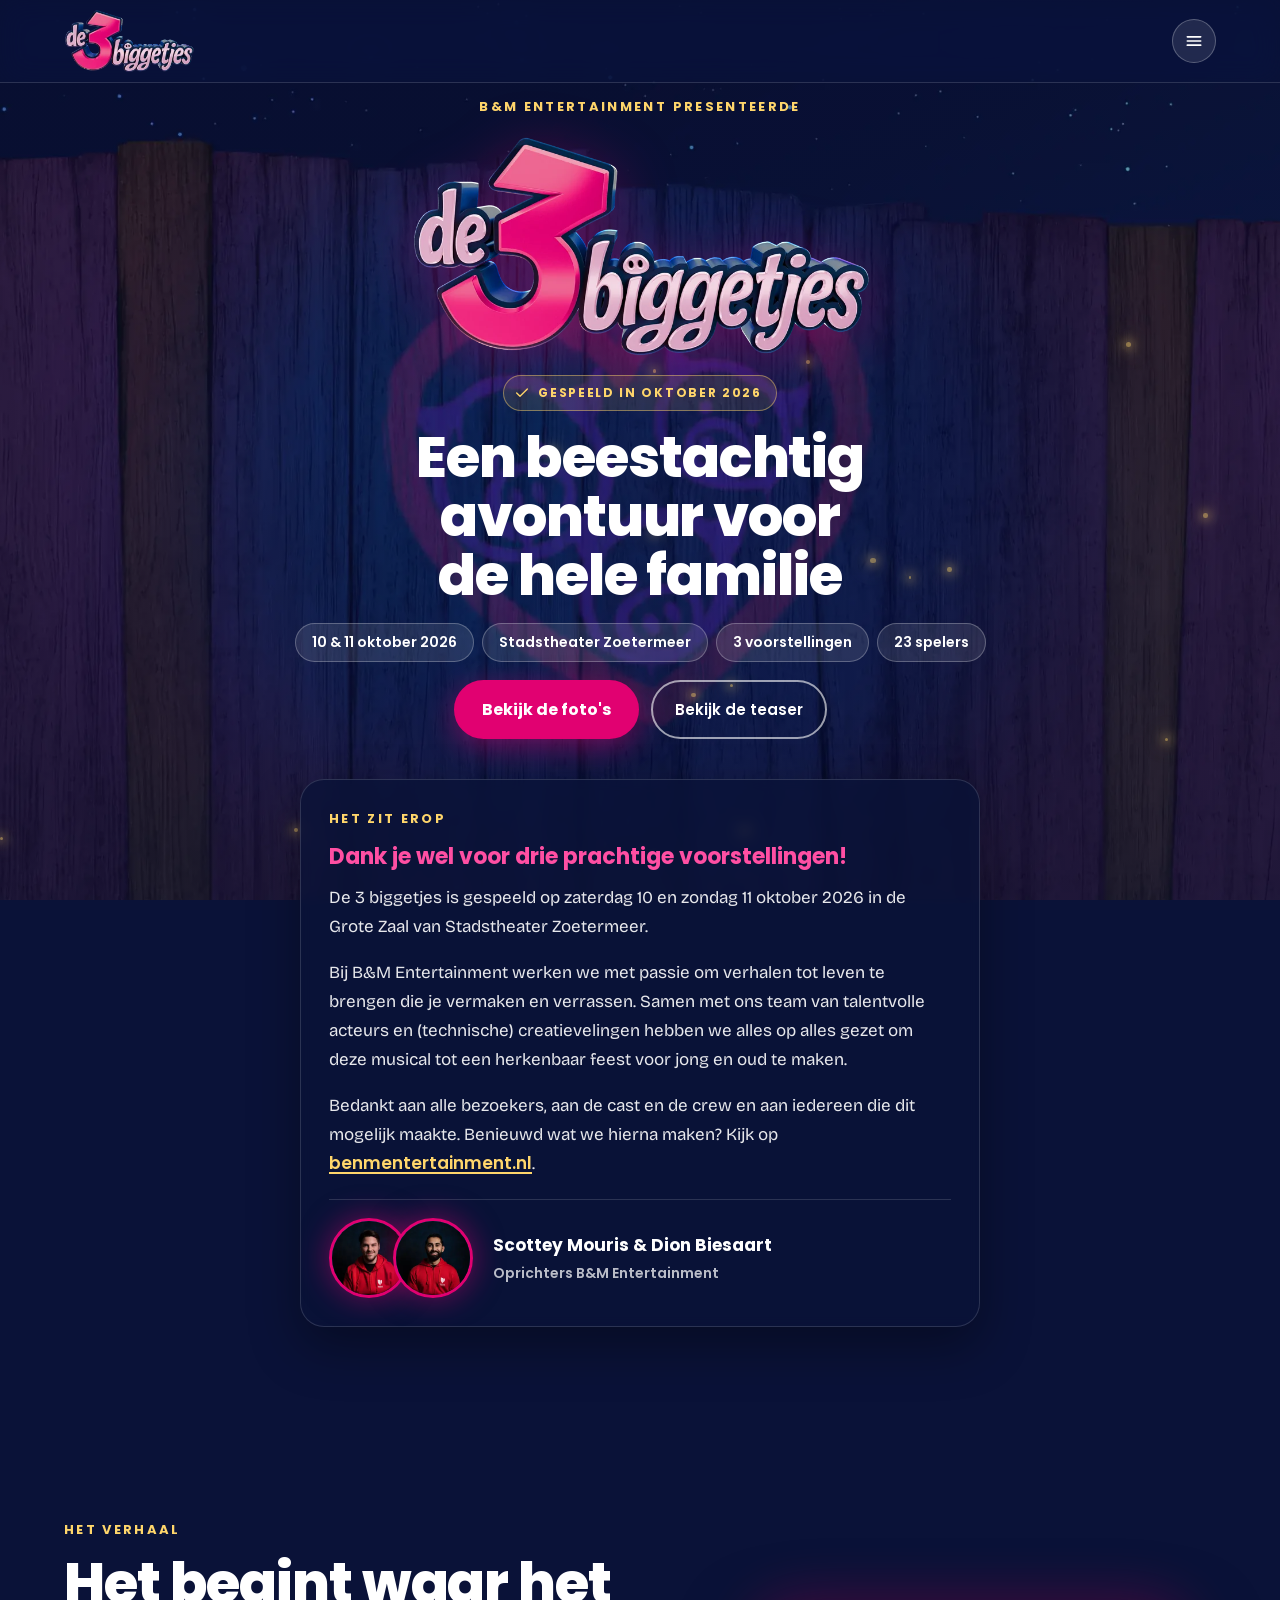
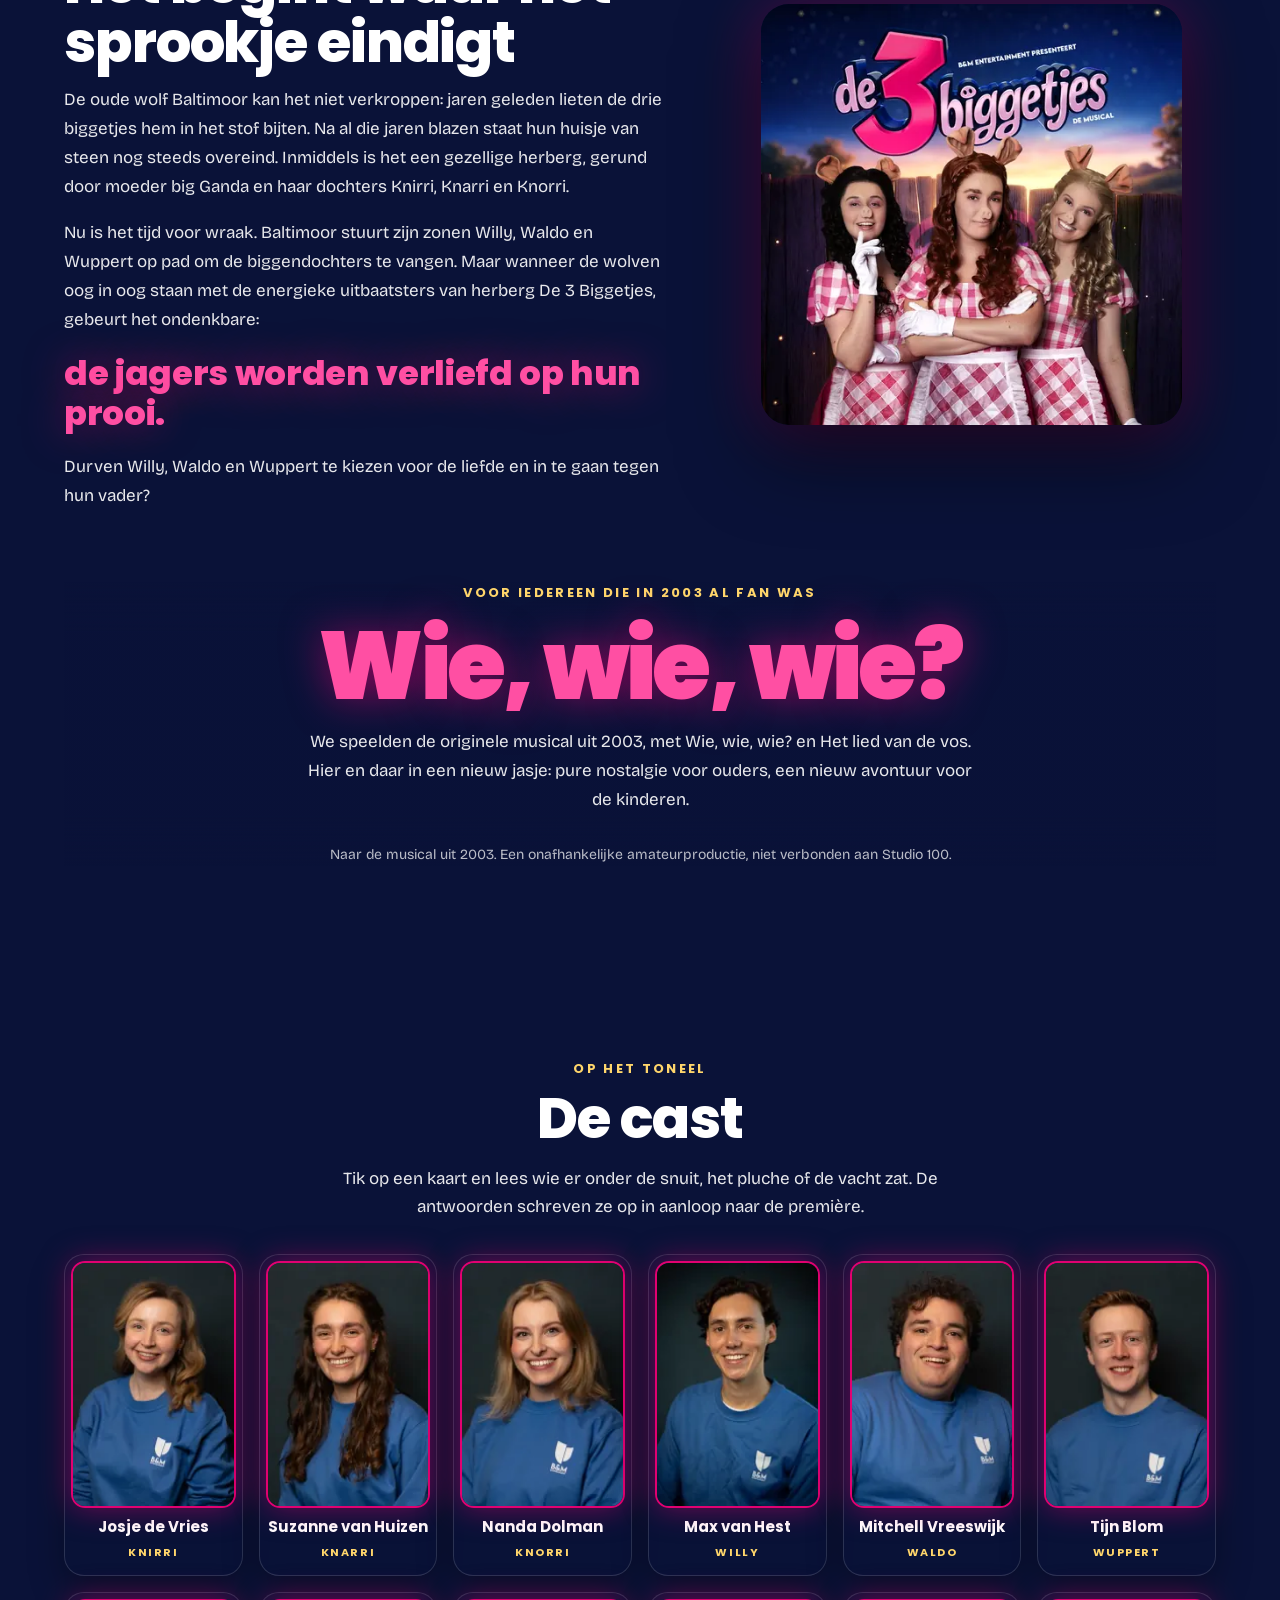
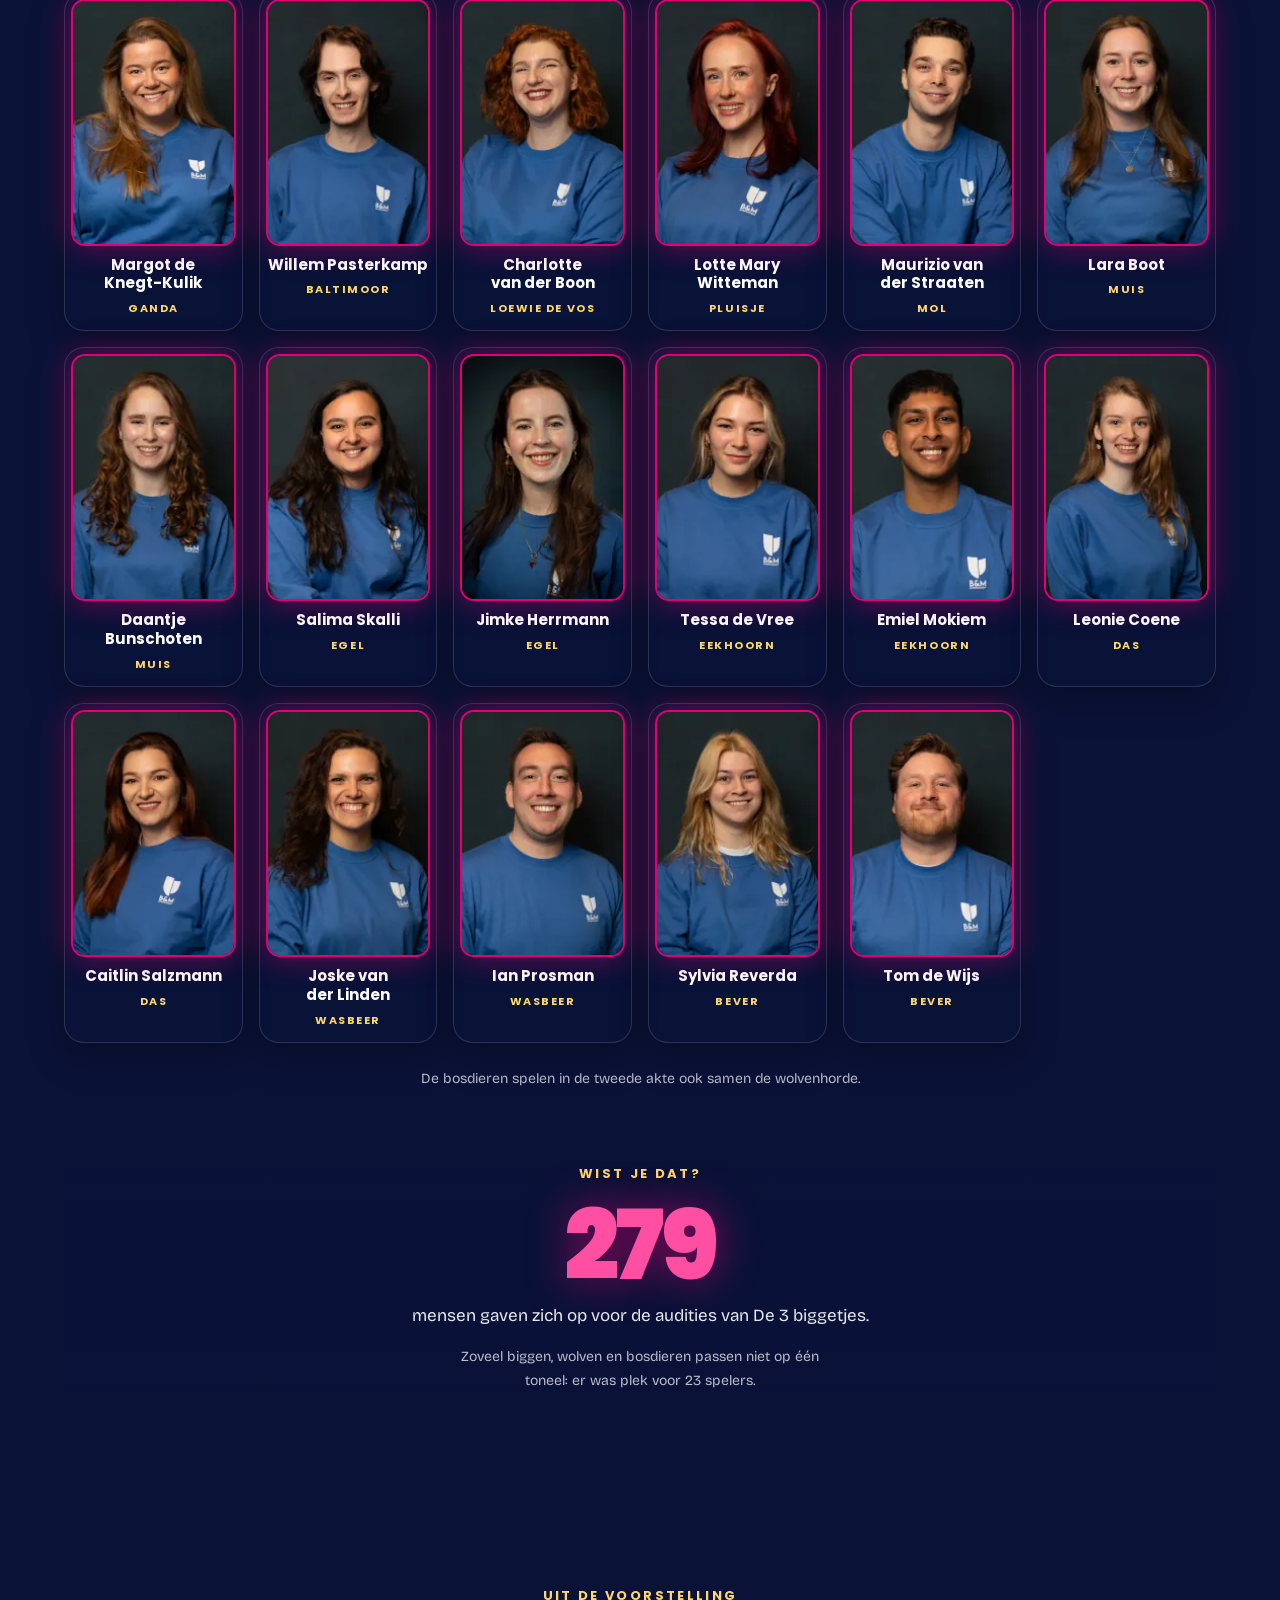
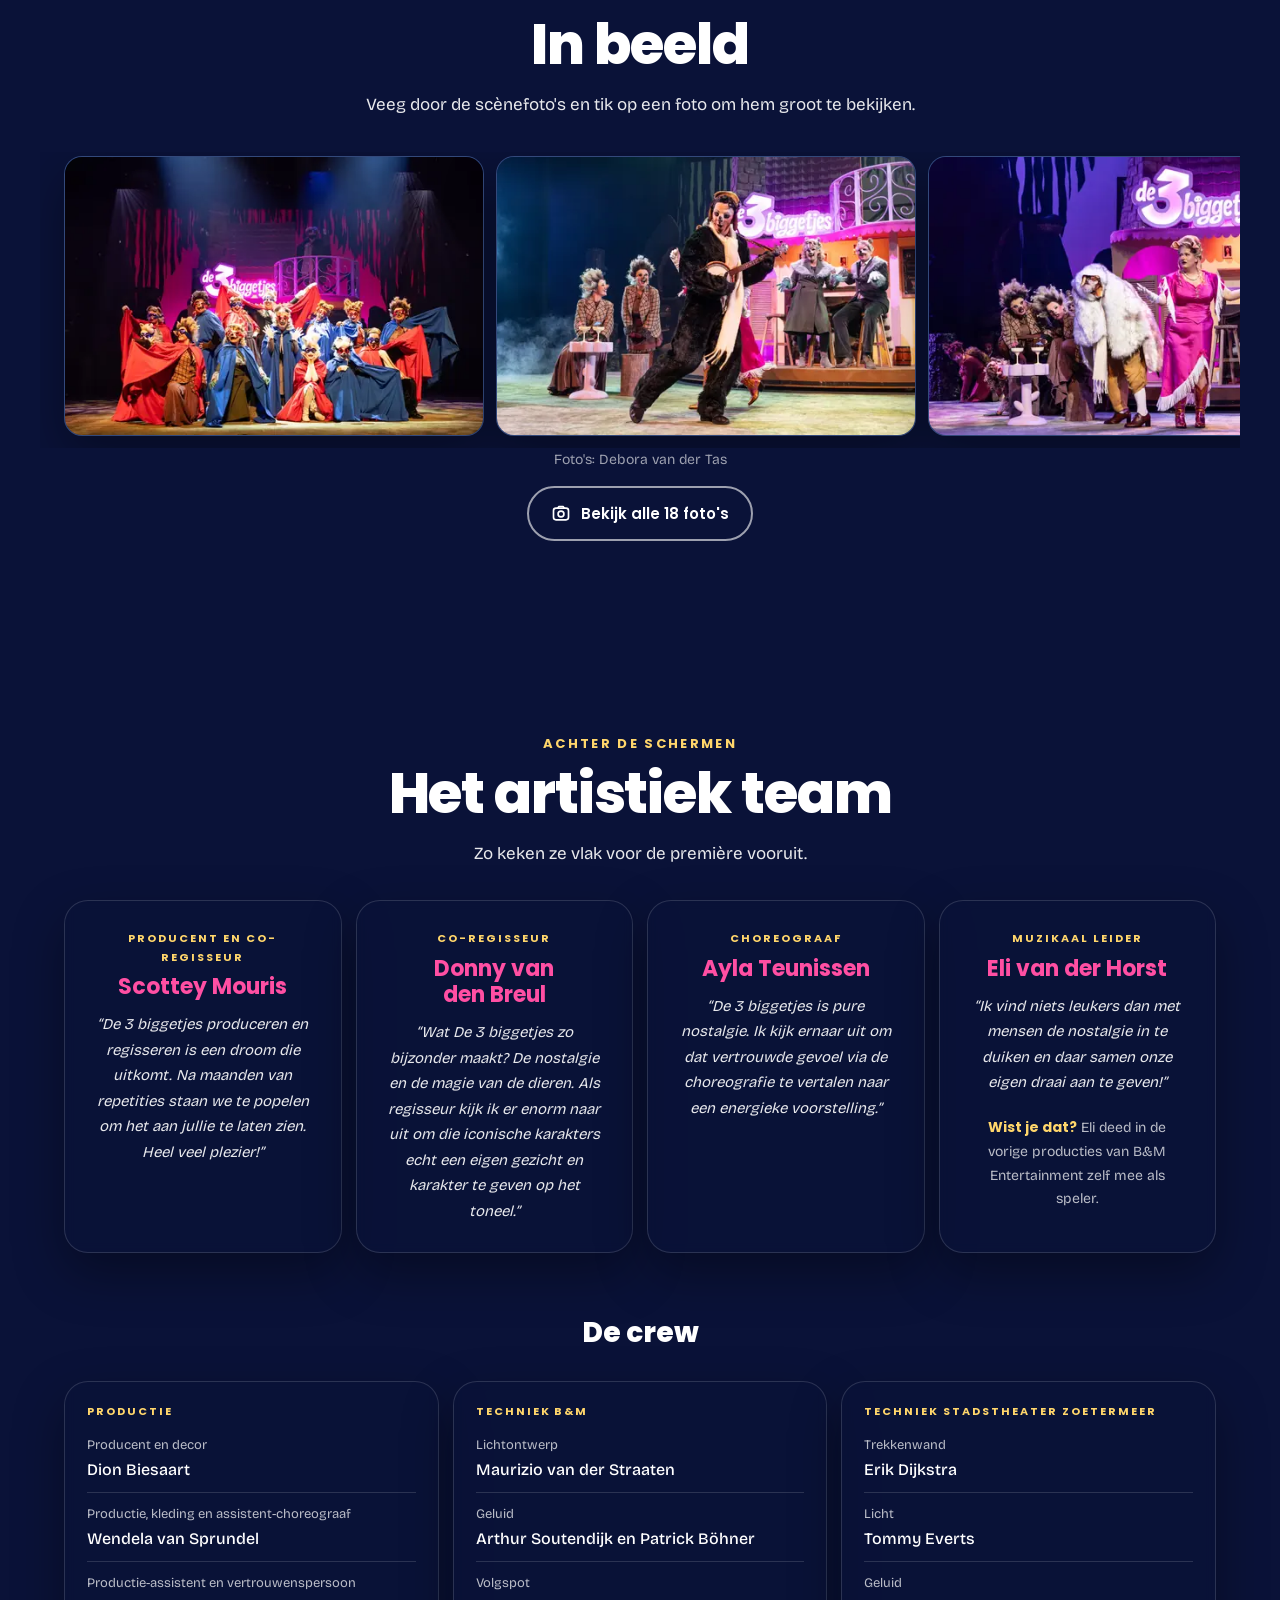
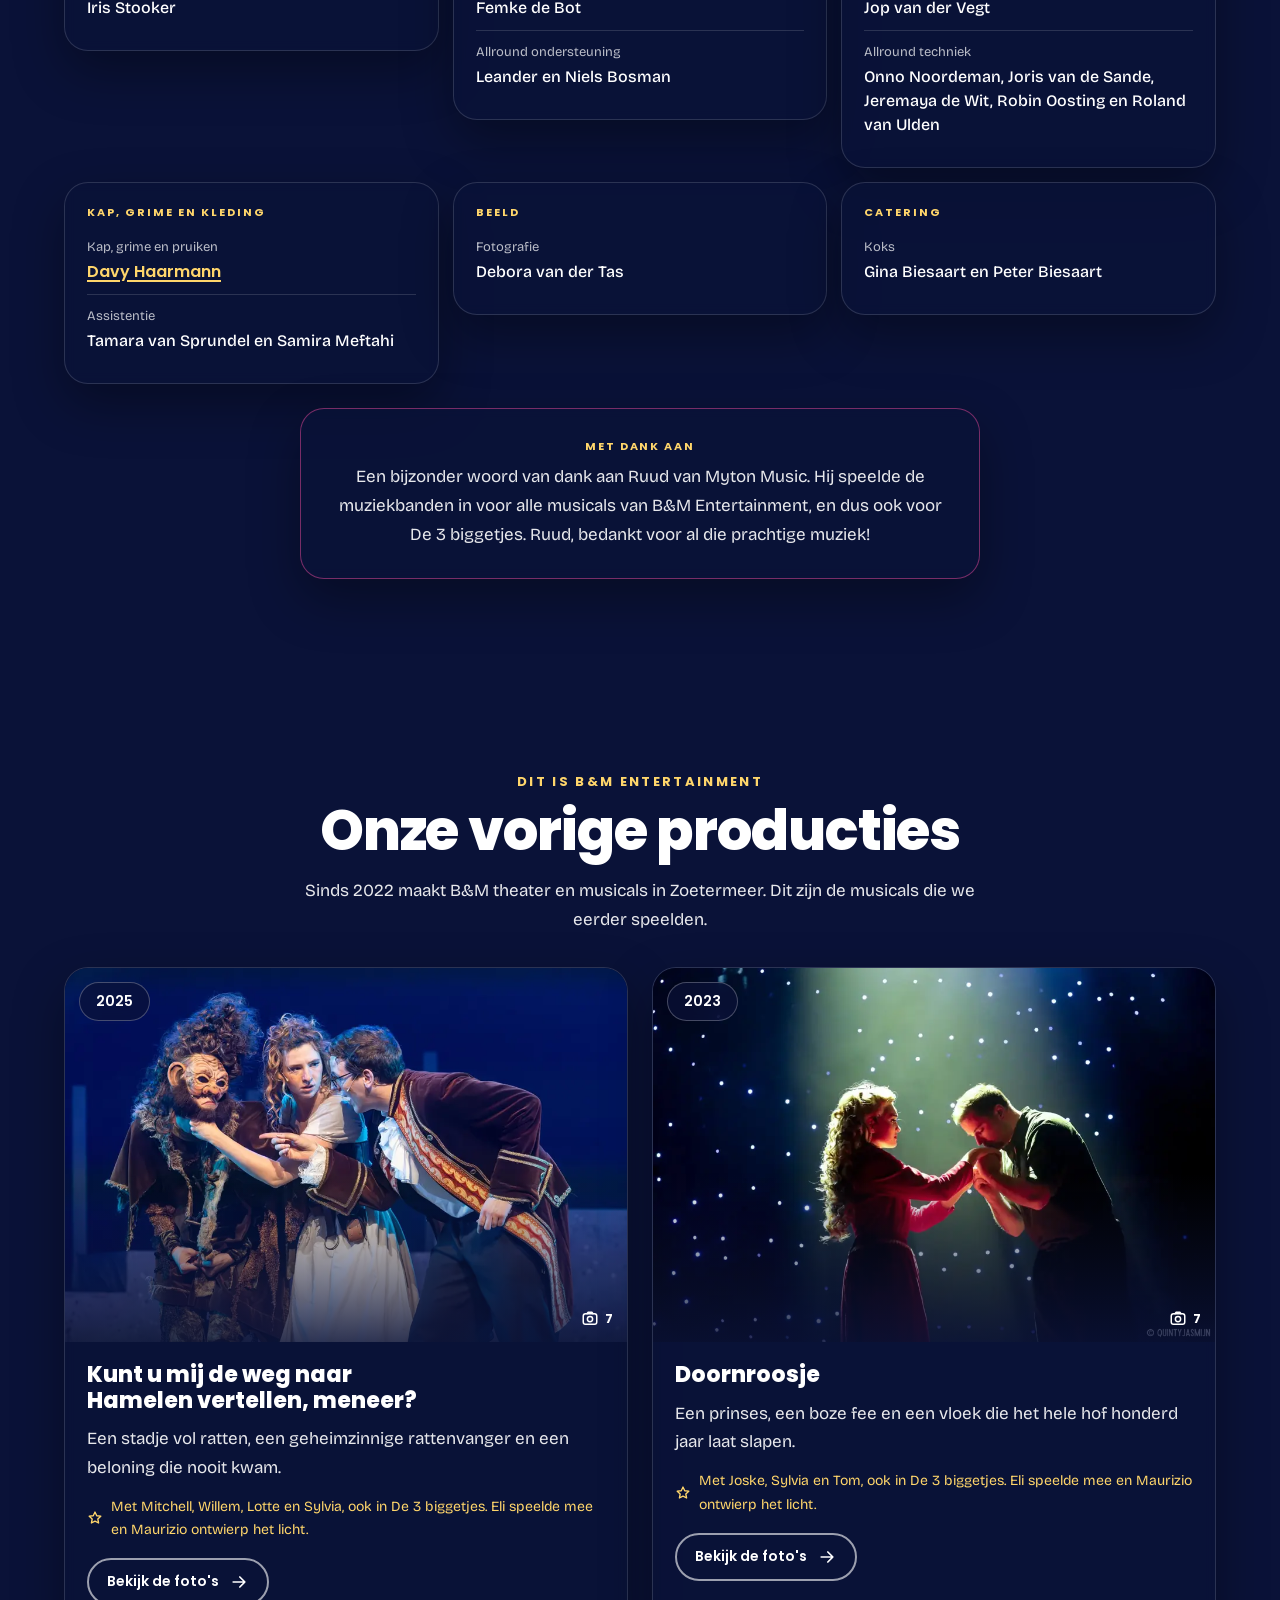
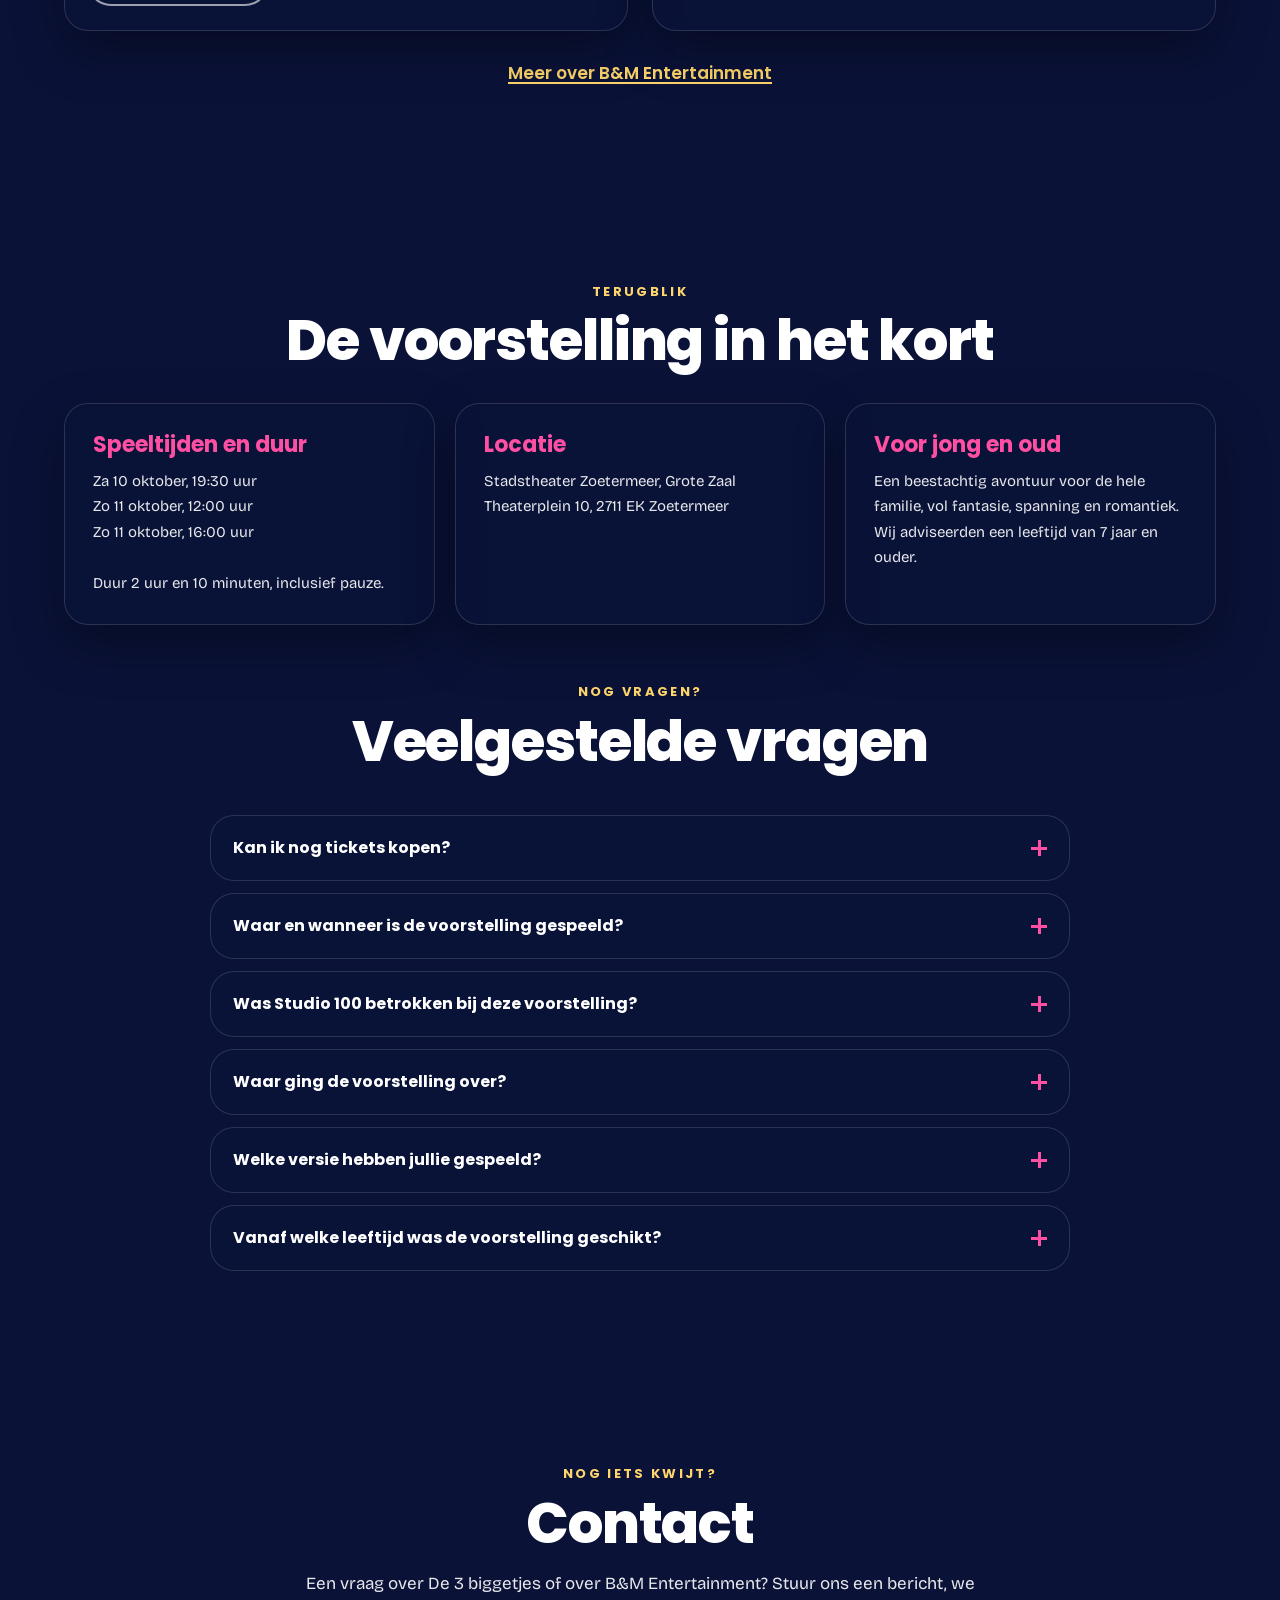
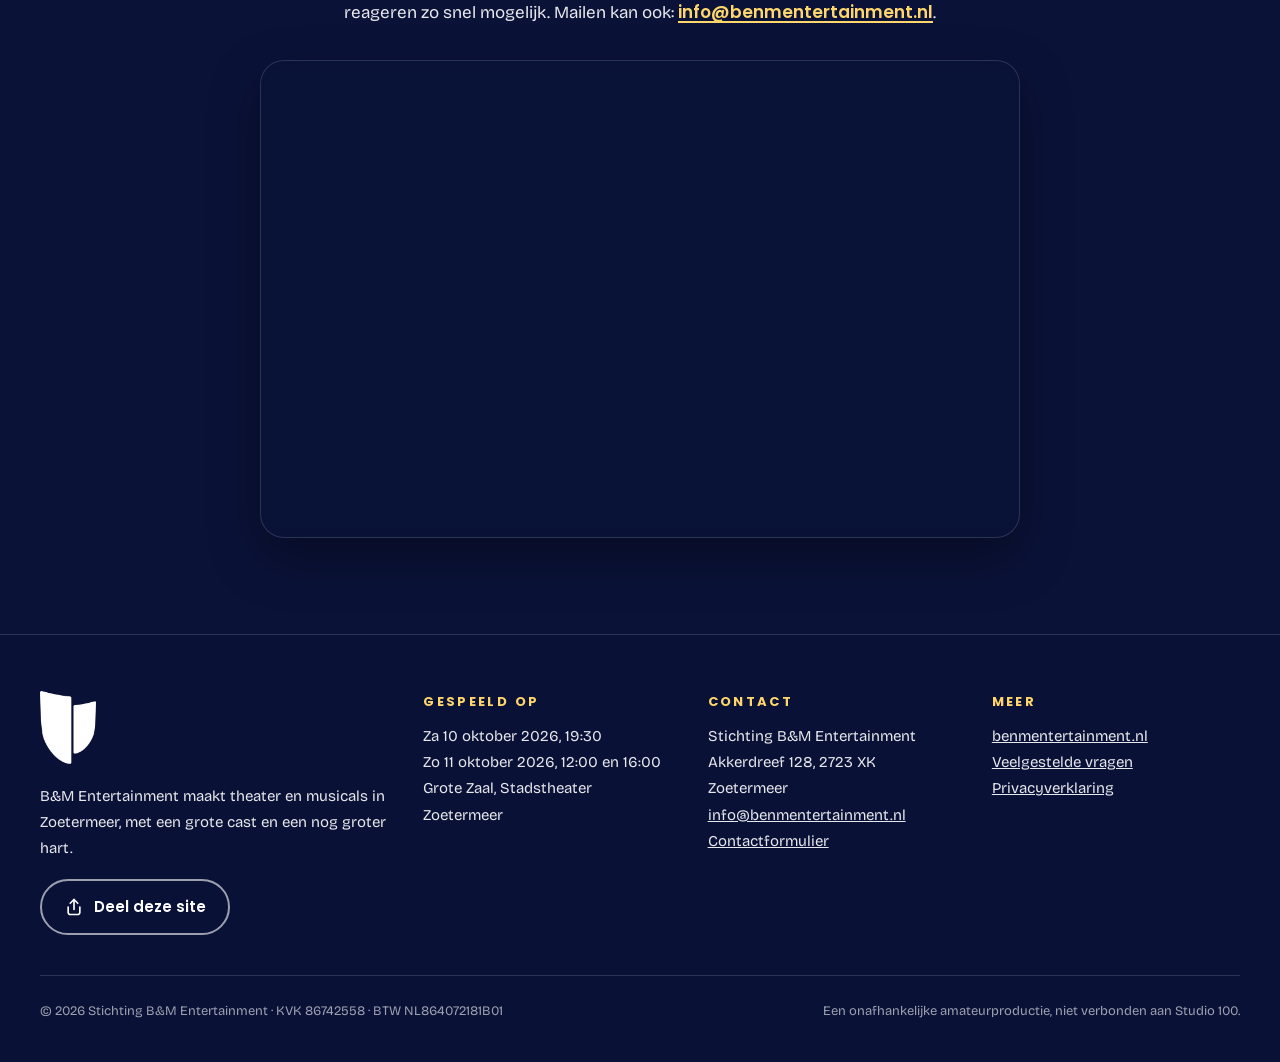
